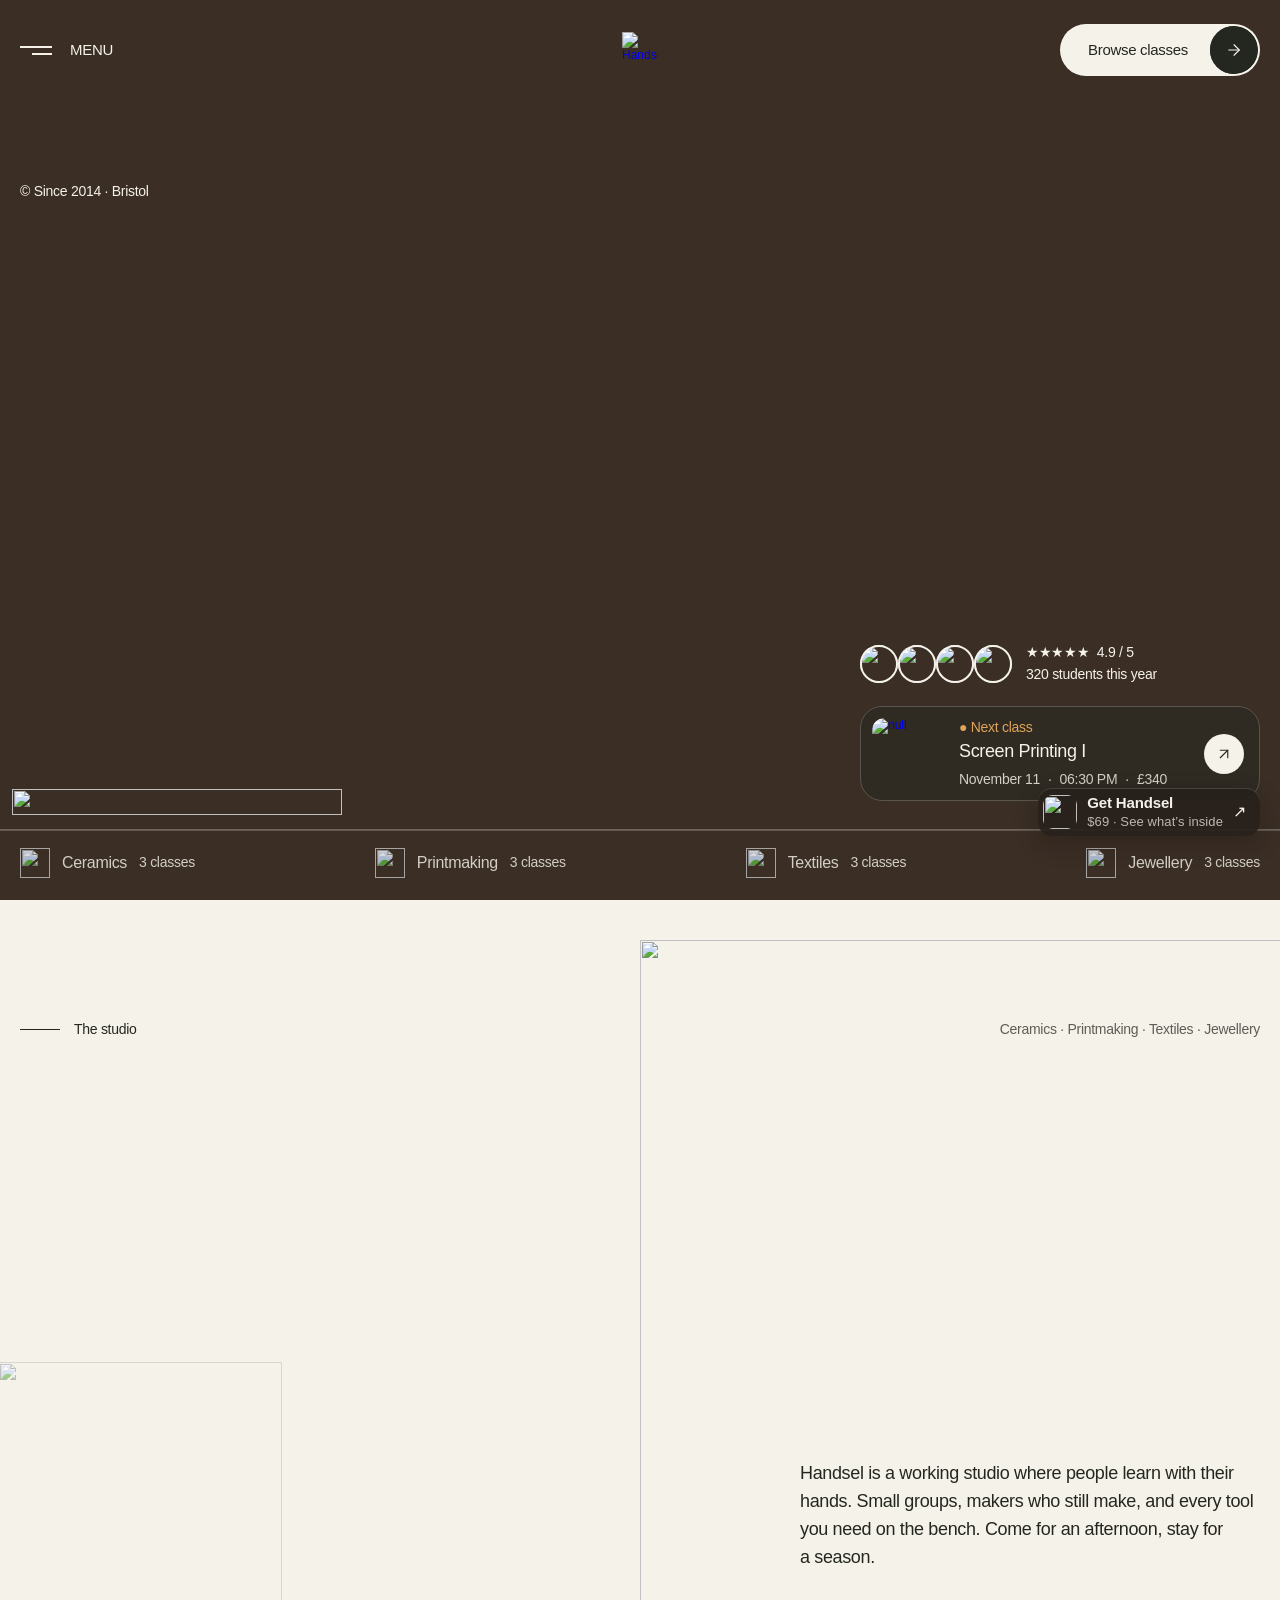
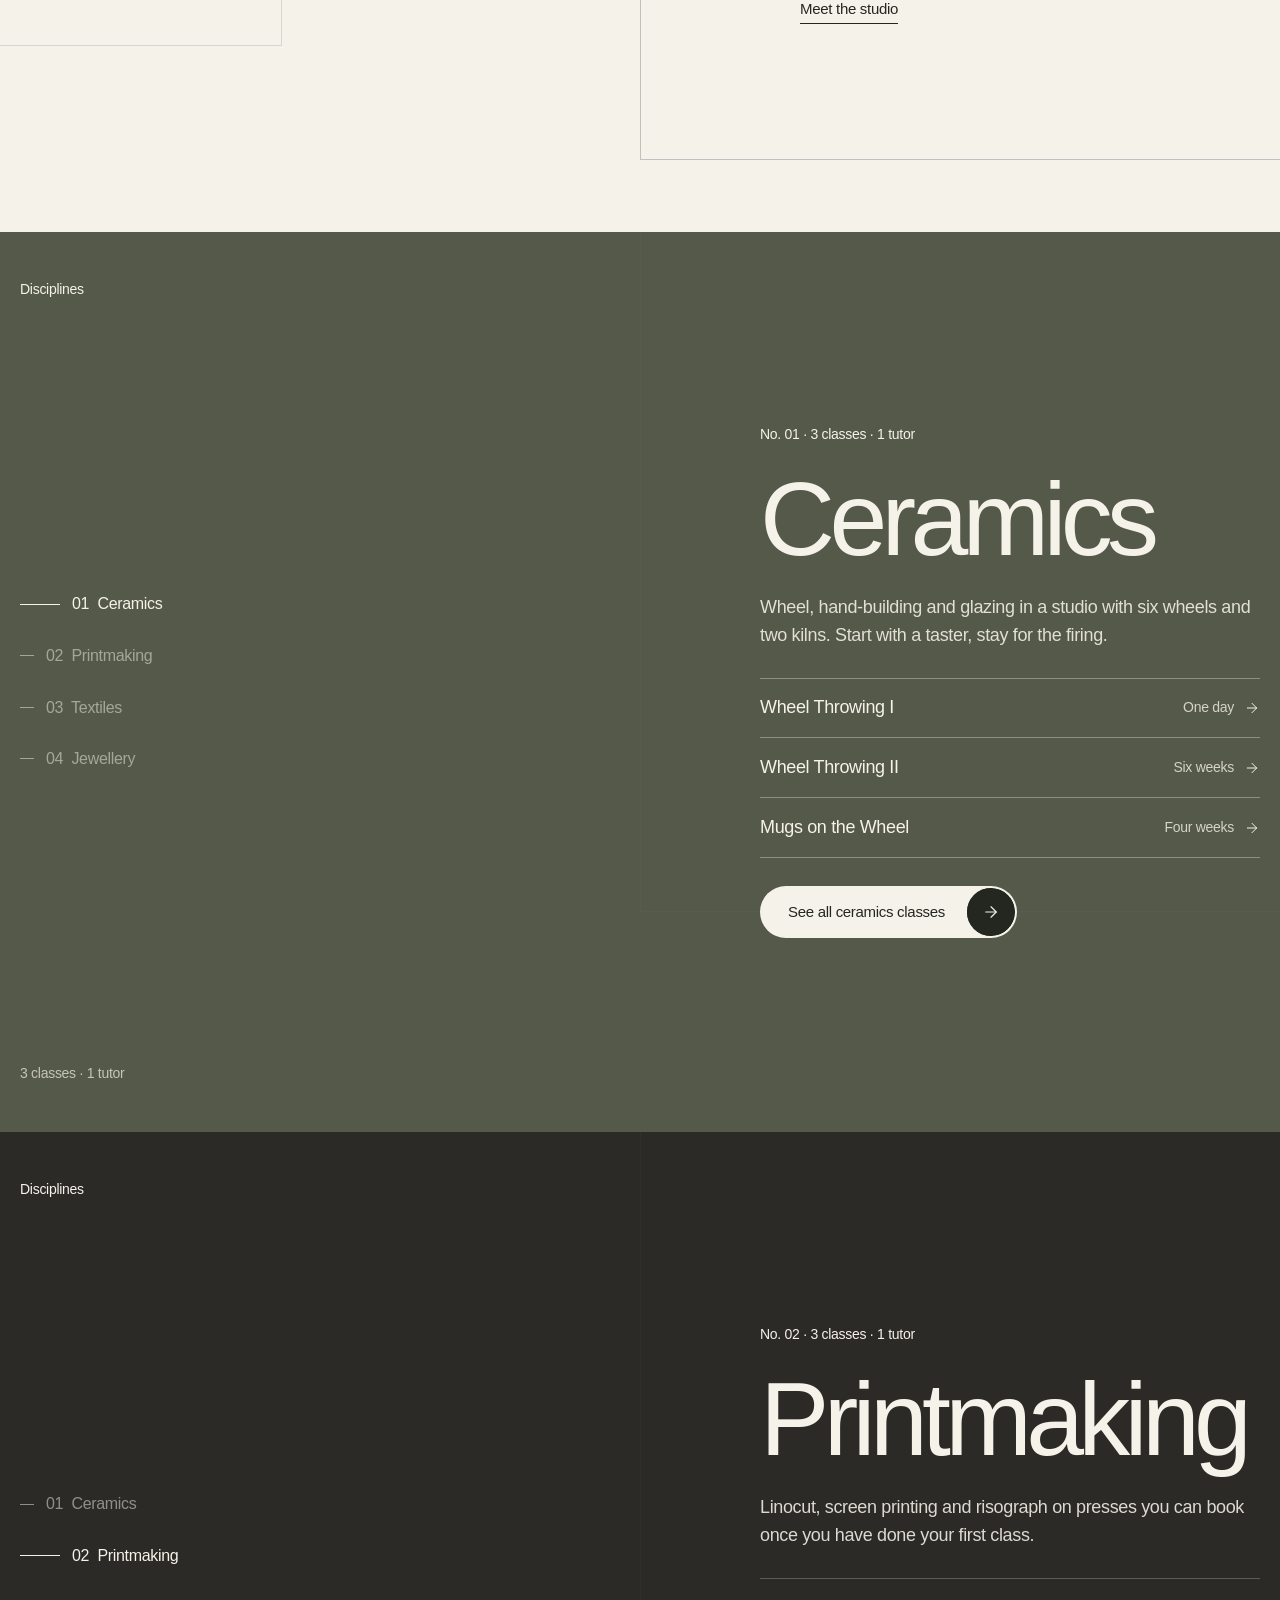
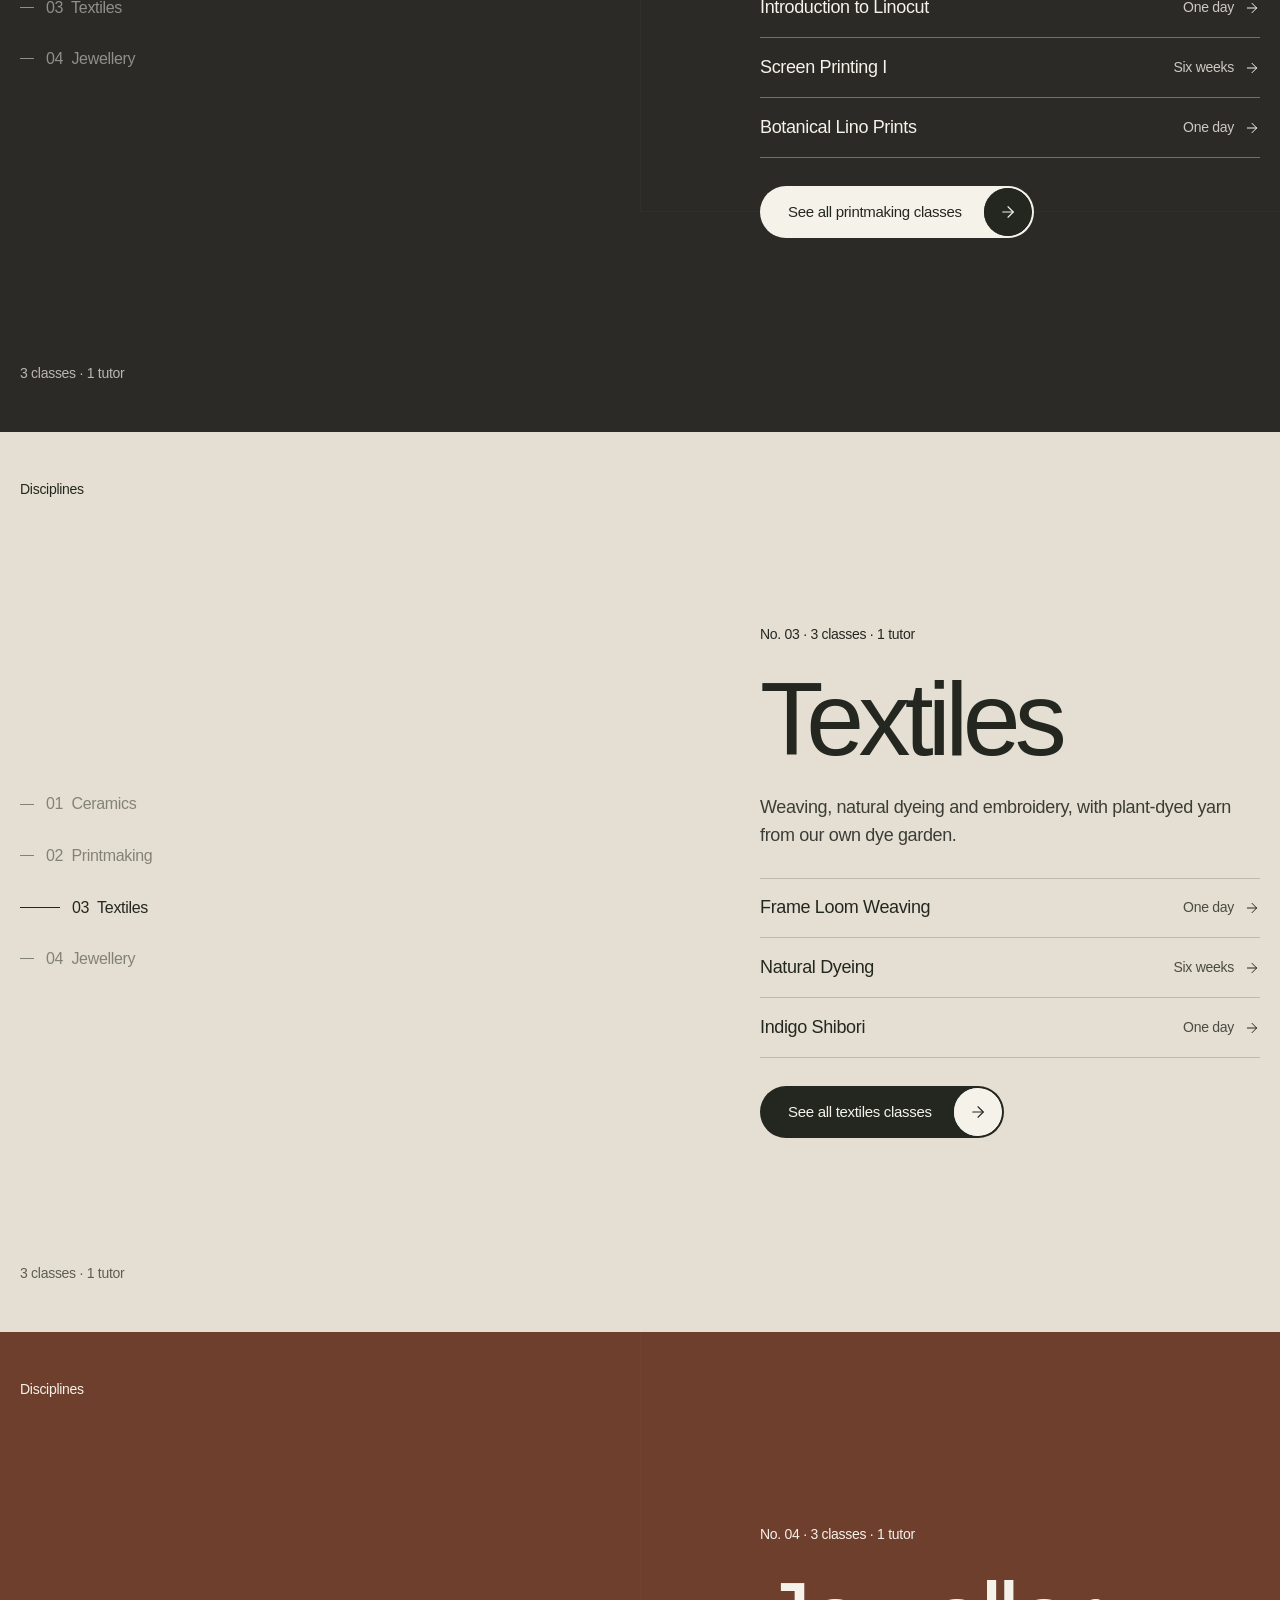
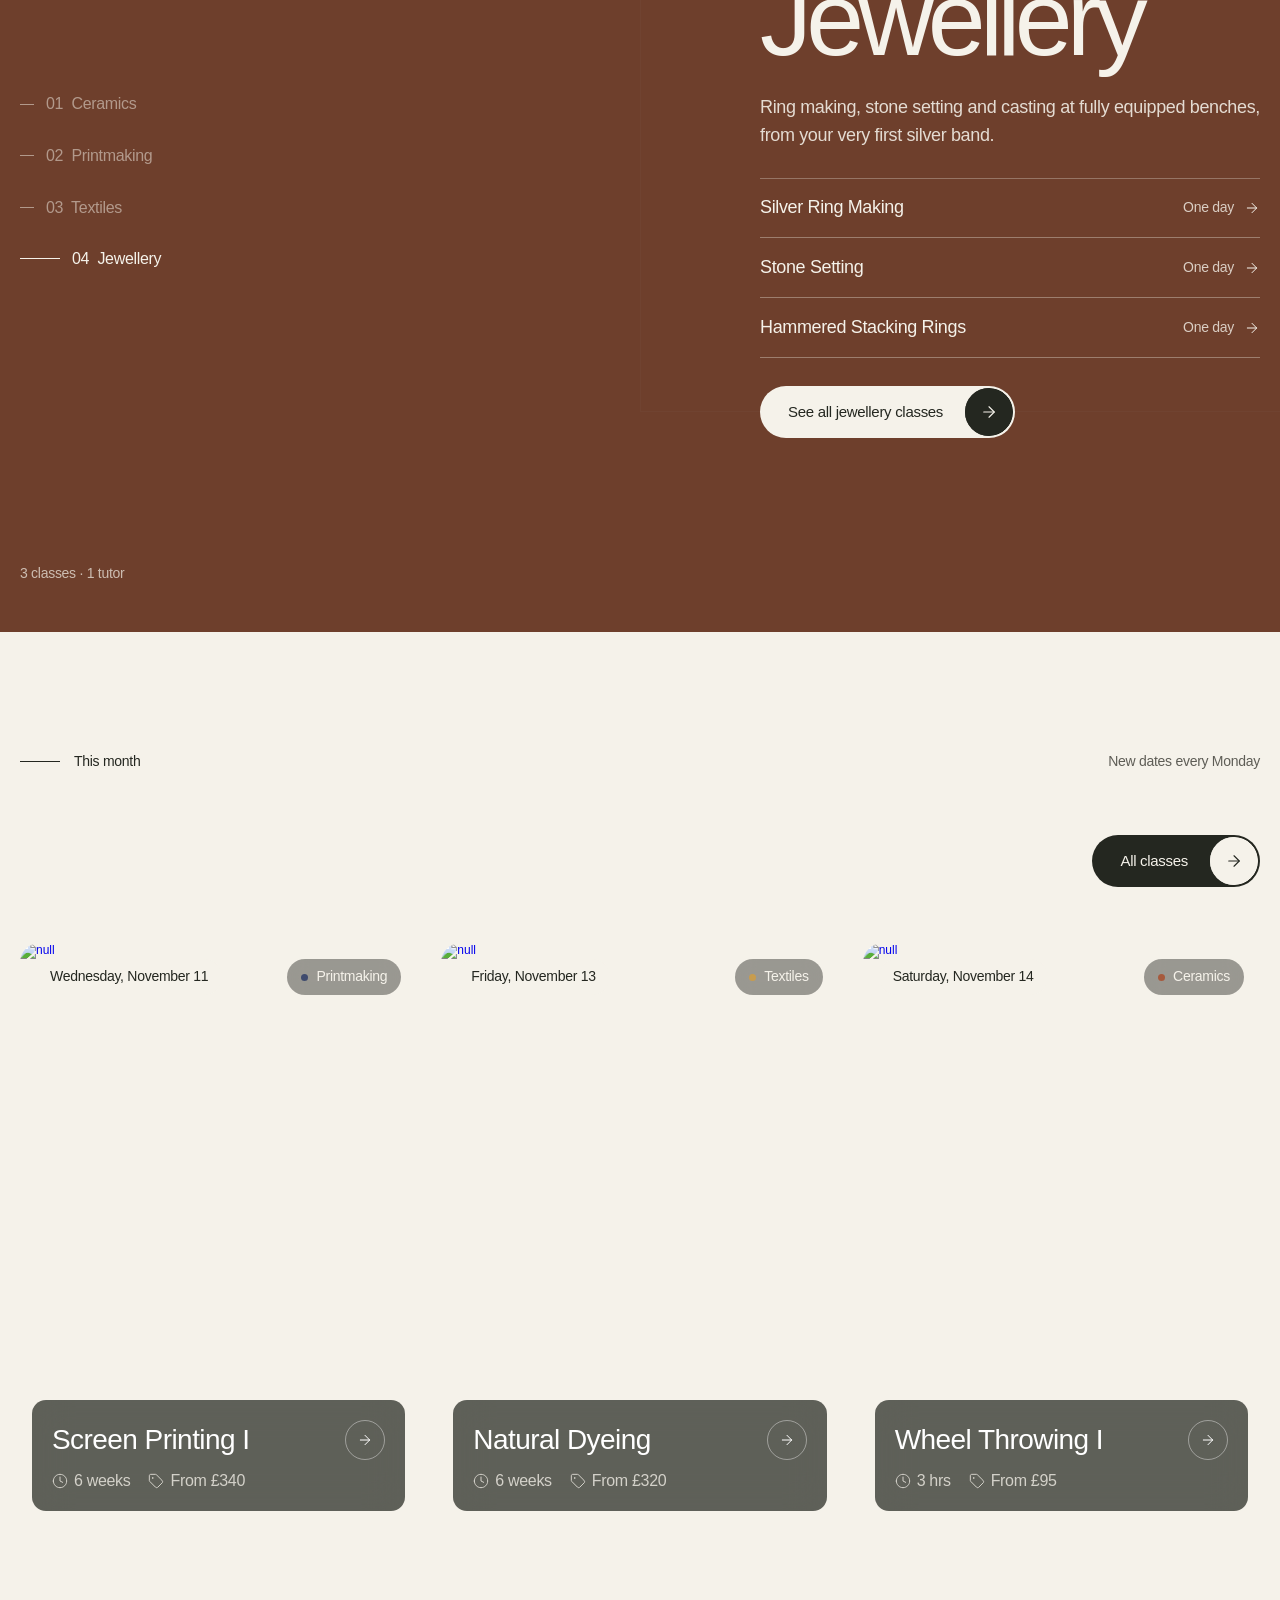
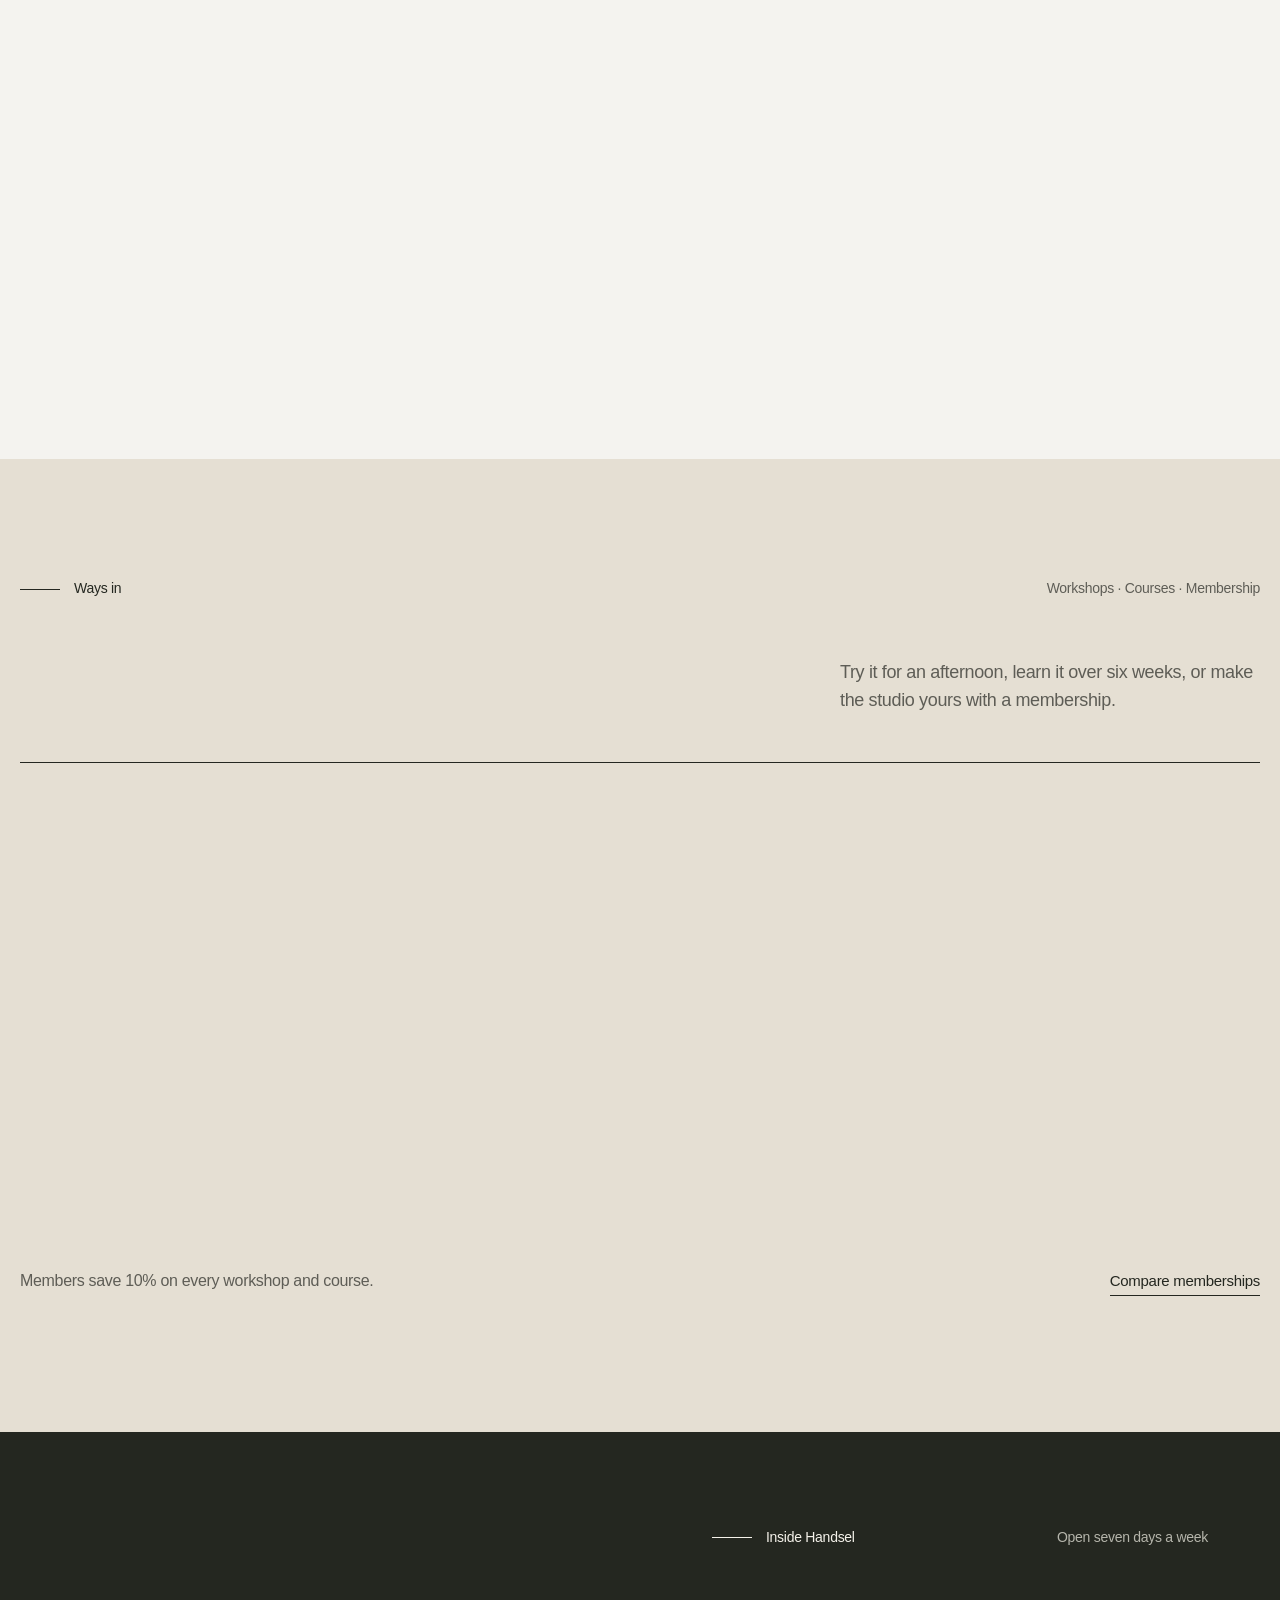
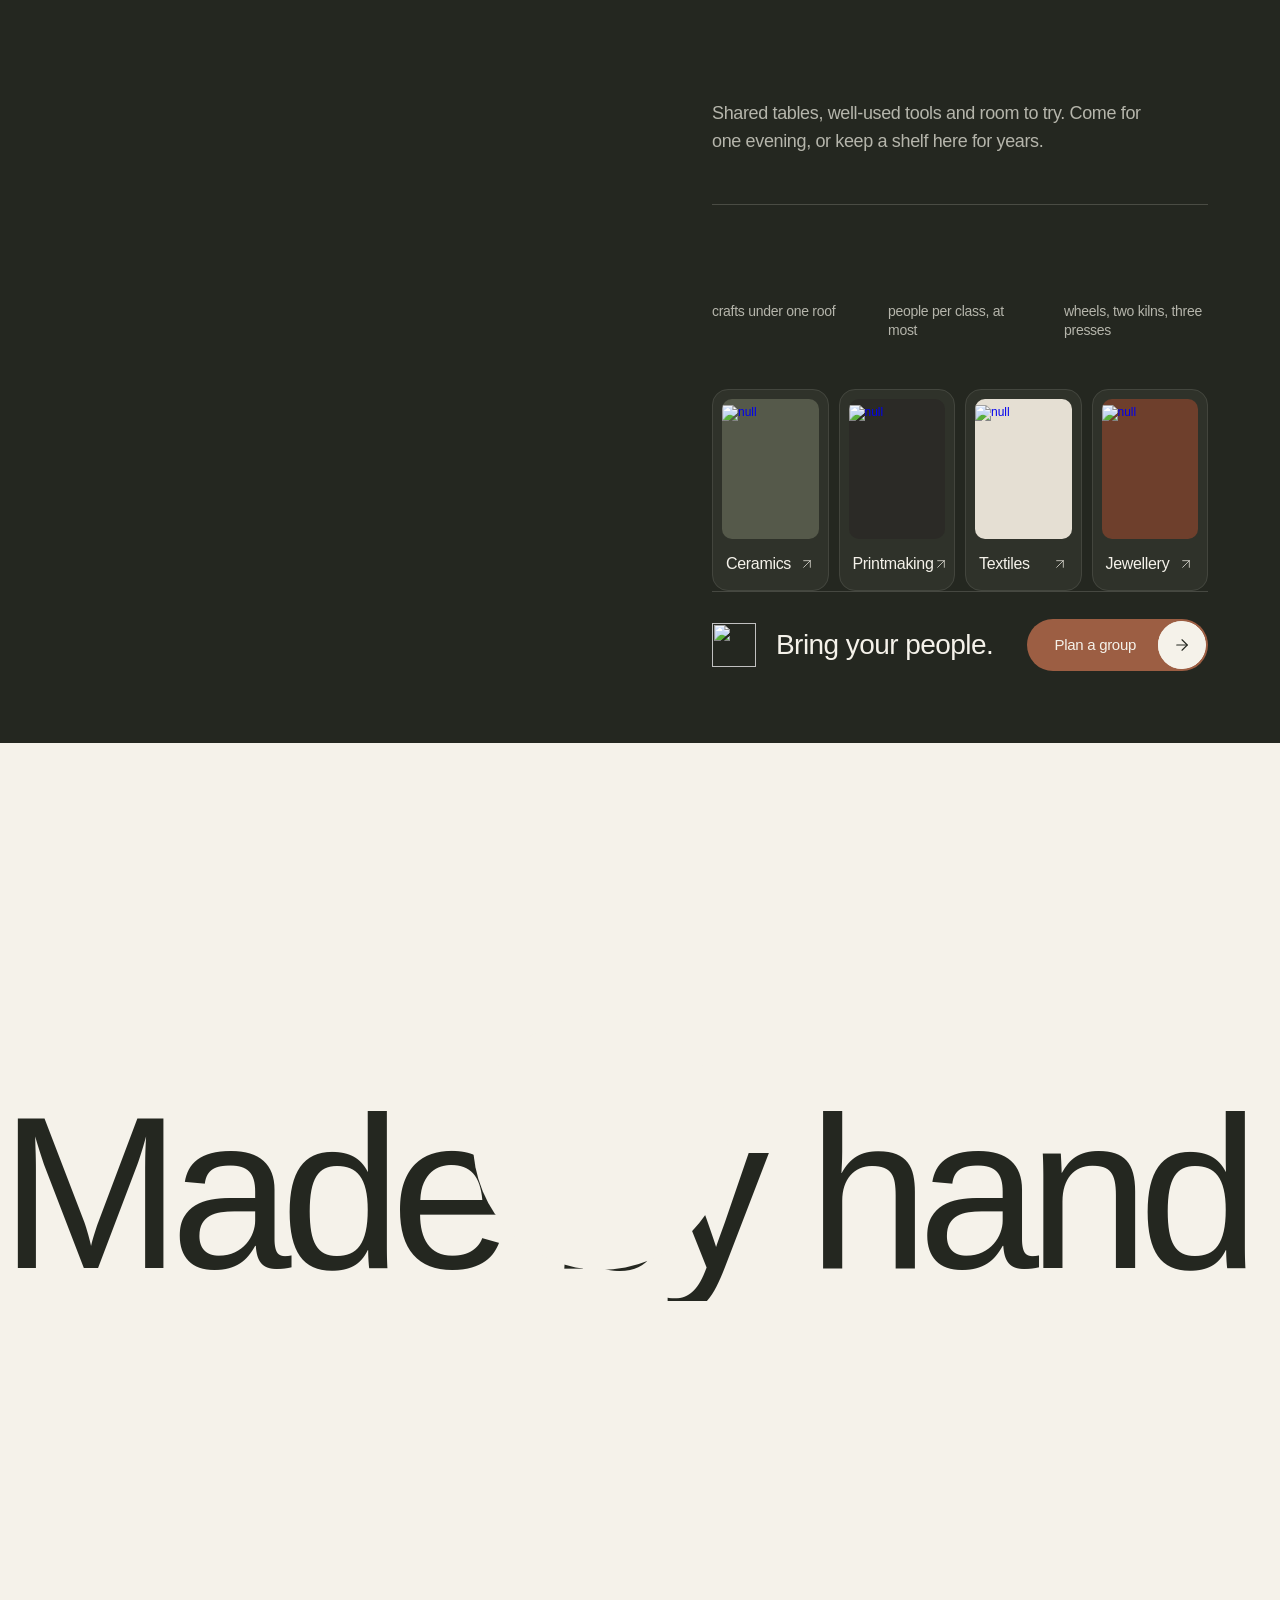
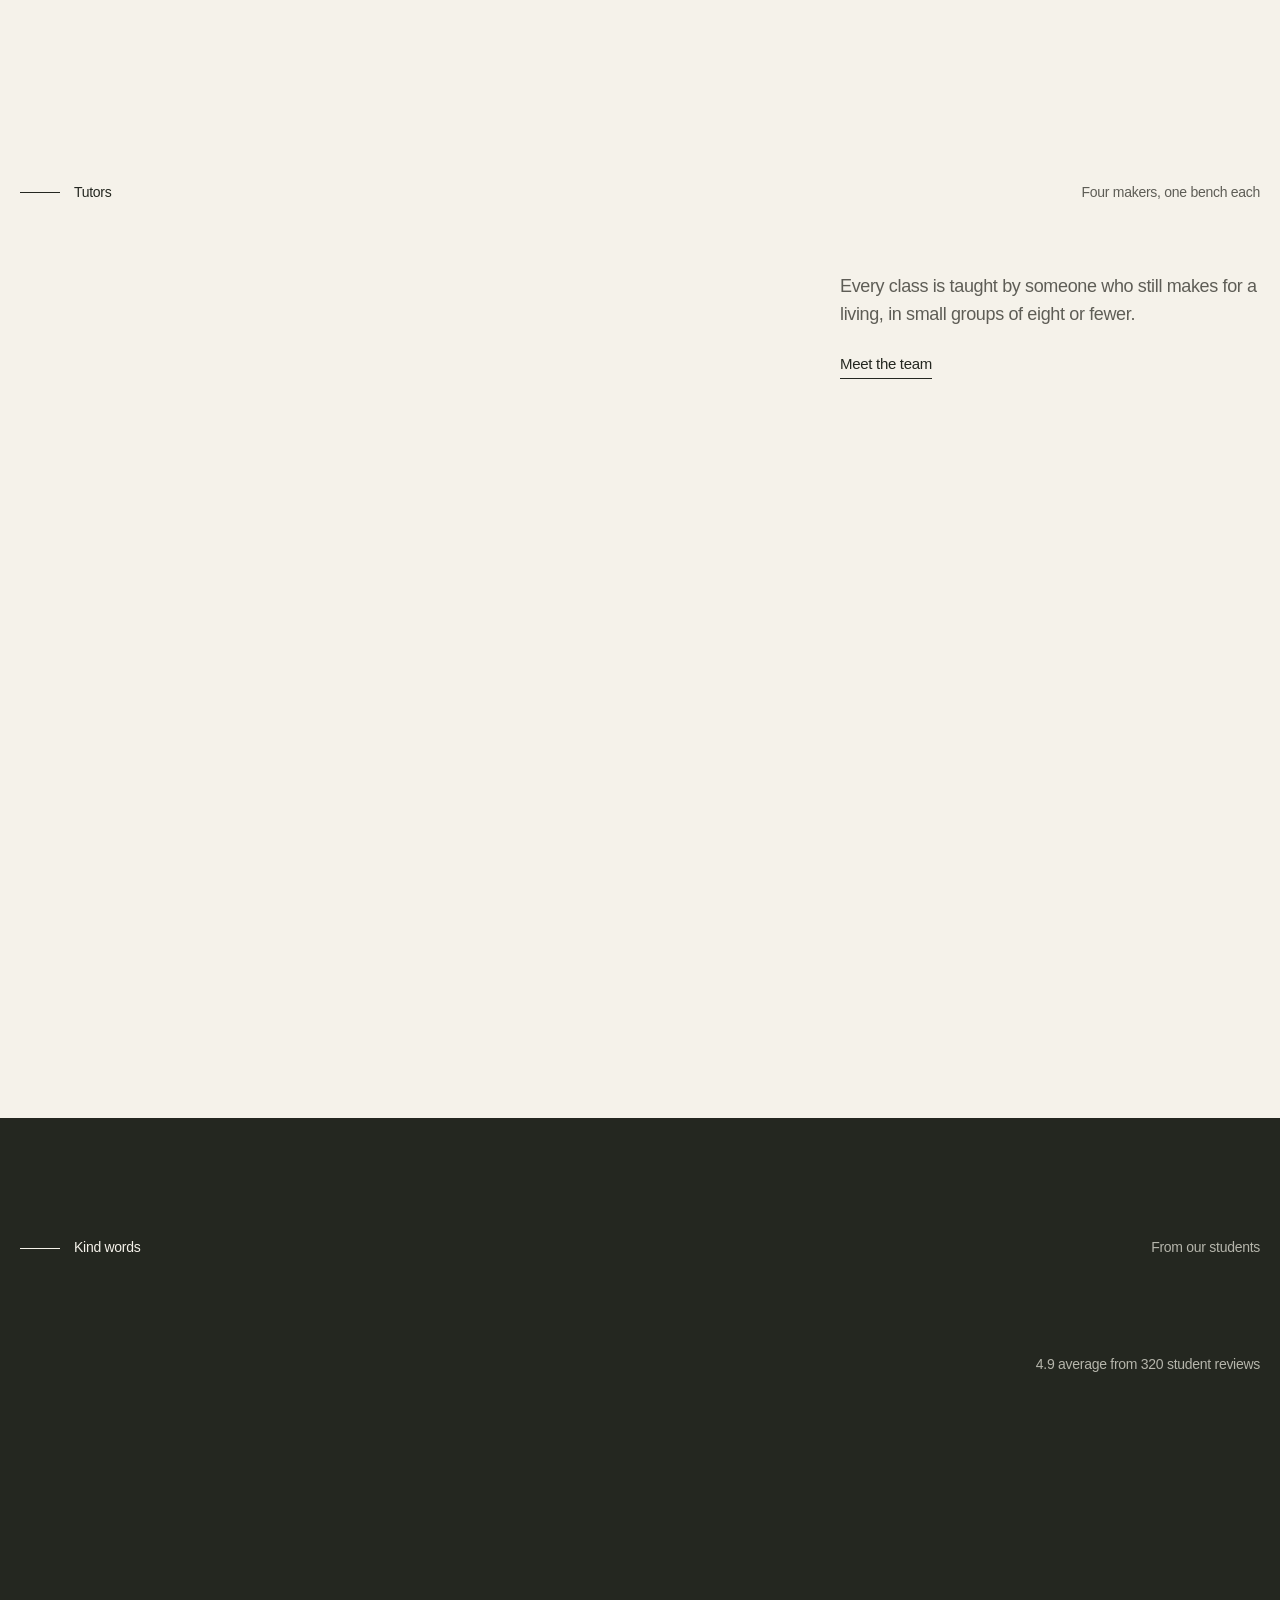
==== index.html @ c8cf5be9 "Add the home page copy of the Handsel site Static copy of handsel.framer.website's home page, served" ====
<!doctype html>
<!-- Made in Framer · framer.com -->
<!-- Published Oct 26, 2026, 3:15 PM UTC -->
<html lang="en" data-redirect-timezone="1">
<head>
	<meta charset="utf-8">
	<meta name="viewport" content="width=device-width">
	<meta name="generator" content="Framer 6d5a0f2">
	<title>Handsel — Creative Workshop &amp; Pottery Studio Framer Template</title>
    <link rel="canonical" href="https://handsel.framer.website/"><meta property="og:url" content="https://handsel.framer.website/"><meta name="description" content="Handsel is a premium Framer template for craft studios and creative workshops, with CMS classes, dated sessions, tutors, a journal, booking requests and gift cards.">
    <meta name="framer-search-index" content="/ceramica/assets/framerusercontent.com/sites/5Rfp7hj7qu9mBkKNuzoZov/searchIndex-MRpCVKsYzNXd.json">
    <meta name="framer-search-index-fallback" content="/ceramica/assets/framerusercontent.com/sites/5Rfp7hj7qu9mBkKNuzoZov/searchIndex-f2y93BwzWCJg.json">
    <link href="/ceramica/assets/framerusercontent.com/images/6ryJ285mCVHLwijM36QNRlIKU.svg" rel="icon" media="(prefers-color-scheme: light)">
    <link href="/ceramica/assets/framerusercontent.com/images/XB0OILVMAvXHxVb258yqX3s0huo.svg" rel="icon" media="(prefers-color-scheme: dark)">
    <!-- Open Graph -->
    <meta property="og:type" content="website">
    <meta property="og:title" content="Handsel — Creative Workshop &amp; Pottery Studio Framer Template">
    <meta property="og:description" content="Handsel is a premium Framer template for craft studios and creative workshops, with CMS classes, dated sessions, tutors, a journal, booking requests and gift cards.">
    <meta property="og:image" content="/ceramica/assets/framerusercontent.com/assets/ZITyysTwZjIINkRoVlwIDiGtLw.webp">
    <!-- X -->
    <meta name="twitter:card" content="summary_large_image">
    <meta name="twitter:title" content="Handsel — Creative Workshop &amp; Pottery Studio Framer Template">
    <meta name="twitter:description" content="Handsel is a premium Framer template for craft studios and creative workshops, with CMS classes, dated sessions, tutors, a journal, booking requests and gift cards.">
    <meta name="twitter:image" content="/ceramica/assets/framerusercontent.com/assets/ZITyysTwZjIINkRoVlwIDiGtLw.webp">
	
	
	<script>try{if(localStorage.getItem("__framer_force_showing_editorbar_since")){const n=document.createElement("link");n.rel="modulepreload";n.href="https://framer.com/edit/init.mjs";document.head.appendChild(n)}}catch(e){}</script>
	<script>((s,k,r)=>{let a=new Set,l=new Set,c=!1;function F(){c=!1;let e=[...l];l.clear();for(let n of e)n()}function w(e){l.add(e),!c&&(c=!0,requestAnimationFrame(F))}function D(){for(;a.size;){let e=a.values().next().value;a.delete(e),e()}}let M="scheduler"in s&&"postTask"in scheduler?e=>{scheduler.postTask(e,{priority:"background"})}:e=>setTimeout(e,1),P=new Promise(e=>{s.addEventListener("load",()=>{e()})}).then(()=>{P=void 0}),B="scheduling"in navigator&&typeof navigator.scheduling?.isInputPending=="function"?navigator.scheduling.isInputPending.bind(navigator.scheduling):()=>!1;async function j(e,n){a.add(e);let t;if(n&&r.readyState!=="complete"&&await P,!a.has(e))return;if(r.hidden){a.delete(e),e();return}let i=()=>{M(()=>{a.delete(e)&&e()})};w(()=>{B()?w(i):i()})}function f(e,n=!1){if(r.hidden){e();return}j(e,n)}let p,g;async function U(){return new Promise(e=>{let n=()=>{a.delete(e),e()};g=n,setTimeout(n,150),a.add(e)})}function A(e){e.button===0&&(p=U())}function v(){p=void 0,g?.(),g=void 0}r.addEventListener("mousedown",A,!0),r.addEventListener("click",v,!0),r.addEventListener("visibilitychange",()=>{r.hidden&&(D(),v())},!0),r.addEventListener("pagehide",()=>{v(),D()},!0);let S=r.addEventListener,T=r.removeEventListener,C=["click","auxclick","mousedown","keyup","submit"];function I(e,n){let t=[],i=[],o;for(o in e){if(typeof e[o]=="function")continue;let u=n[o];u===void 0?i.push(o):e[o]!==u&&t.push(o)}(t.length||i.length)&&console.log(`Different: ${t.join(", ")}`,`Missing: ${i.join(", ")}`)}let m=new WeakMap;function W(e){let n=m.get(e);if(n)return n;let t=async function(o){let u;o.type==="mousedown"&&o.button===0&&await p,f(()=>{typeof e=="function"?e.call(this,o):e.handleEvent(o)})};return m.set(e,t),t}r.addEventListener=function(e,n,t){if(n&&C.includes(e)){S.call(this,e,W(n),t);return}S.call(this,e,n,t)},r.removeEventListener=function(e,n,t){T.call(this,e,n,t);let i=n&&m.get(n);i&&T.call(this,e,i,t)};function _(e){return function(...t){return f(()=>{e.apply(this,t)},!0),!0}}function G(e){if(e.__f)return;let n=e.push;Object.defineProperty(e,"push",{enumerable:!0,get(){return n},set(t){t!==n&&(n=t?_(t):void 0)}}),Object.defineProperty(e,"__f",{enumerable:!1,value:!0})}function V(){let e=s.dataLayer;e&&(G(e),Object.defineProperty(s,"dataLayer",{enumerable:!0,get(){return e},set(n){n!==e&&(e=n,e&&G(e))}}))}let y=new MutationObserver(()=>{if(r.readyState==="complete"&&!("dataLayer"in s)){y.disconnect();return}"dataLayer"in s&&(y.disconnect(),V())});y.observe(r.documentElement,{childList:!0,subtree:!0});function L(e,n){let t=e.__proto__[n]??e[n],i,o=0;function u(d){let E=o++;function x(...O){(i===void 0||E>=i)&&t.apply(this,O),d&&f(()=>{let b=i;i=b===void 0?E:Math.max(b,E);try{d.apply(this,O)}finally{i=b}})}return x}let h=u();Object.defineProperty(e,n,{enumerable:!0,get(){return h},set(d){d!==h&&(h=d?u(d):void 0)}})}L(k,"pushState"),L(k,"replaceState"),L(HTMLFormElement.prototype,"submit")})(window,window.history,document);
</script>
	<!-- Start of headStart -->
    
    <!-- End of headStart -->
	
	<style data-framer-font-css>/* cyrillic-ext */
@font-face {
  font-family: 'Hanken Grotesk';
  font-style: normal;
  font-weight: 600;
  font-display: swap;
  src: url(/ceramica/assets/fonts.gstatic.com/s/hankengrotesk/v12/ieVq2YZDLWuGJpnzaiwFXS9tYvBRzyFLlZg_f_NcbWFq6_BM_Xg.woff2) format('woff2');
  unicode-range: U+0460-052F, U+1C80-1C8A, U+20B4, U+2DE0-2DFF, U+A640-A69F, U+FE2E-FE2F;
}
/* vietnamese */
@font-face {
  font-family: 'Hanken Grotesk';
  font-style: normal;
  font-weight: 600;
  font-display: swap;
  src: url(/ceramica/assets/fonts.gstatic.com/s/hankengrotesk/v12/ieVq2YZDLWuGJpnzaiwFXS9tYvBRzyFLlZg_f_NcbWFq6fBM_Xg.woff2) format('woff2');
  unicode-range: U+0102-0103, U+0110-0111, U+0128-0129, U+0168-0169, U+01A0-01A1, U+01AF-01B0, U+0300-0301, U+0303-0304, U+0308-0309, U+0323, U+0329, U+1EA0-1EF9, U+20AB;
}
/* latin-ext */
@font-face {
  font-family: 'Hanken Grotesk';
  font-style: normal;
  font-weight: 600;
  font-display: swap;
  src: url(/ceramica/assets/fonts.gstatic.com/s/hankengrotesk/v12/ieVq2YZDLWuGJpnzaiwFXS9tYvBRzyFLlZg_f_NcbWFq6PBM_Xg.woff2) format('woff2');
  unicode-range: U+0100-02BA, U+02BD-02C5, U+02C7-02CC, U+02CE-02D7, U+02DD-02FF, U+0304, U+0308, U+0329, U+1D00-1DBF, U+1E00-1E9F, U+1EF2-1EFF, U+2020, U+20A0-20AB, U+20AD-20C4, U+2113, U+2C60-2C7F, U+A720-A7FF;
}
/* latin */
@font-face {
  font-family: 'Hanken Grotesk';
  font-style: normal;
  font-weight: 600;
  font-display: swap;
  src: url(/ceramica/assets/fonts.gstatic.com/s/hankengrotesk/v12/ieVq2YZDLWuGJpnzaiwFXS9tYvBRzyFLlZg_f_NcbWFq5vBM.woff2) format('woff2');
  unicode-range: U+0000-00FF, U+0131, U+0152-0153, U+02BB-02BC, U+02C6, U+02DA, U+02DC, U+0304, U+0308, U+0329, U+2000-206F, U+20AC, U+2122, U+2191, U+2193, U+2212, U+2215, U+FEFF, U+FFFD;
}

@font-face { font-family: "Hanken Grotesk"; src: url("/ceramica/assets/fonts.gstatic.com/s/hankengrotesk/v12/ieVq2YZDLWuGJpnzaiwFXS9tYvBRzyFLlZg_f_NcgWZa5PpNzXhRKA.woff2"); font-display: swap; font-style: normal; font-weight: 500 }
@font-face { font-family: "Hanken Grotesk"; src: url("/ceramica/assets/fonts.gstatic.com/s/hankengrotesk/v12/ieVq2YZDLWuGJpnzaiwFXS9tYvBRzyFLlZg_f_NcVGFa5PpNzXhRKA.woff2"); font-display: swap; font-style: normal; font-weight: 700 }
@font-face { font-family: "Hanken Grotesk"; src: url("/ceramica/assets/fonts.gstatic.com/s/hankengrotesk/v12/ieVo2YZDLWuGJpnzaiwFXS9tYtpY_d6T_POl0fRJeyVVpfBM731BKMSK.woff2"); font-display: swap; font-style: italic; font-weight: 700 }
@font-face { font-family: "Hanken Grotesk"; src: url("/ceramica/assets/fonts.gstatic.com/s/hankengrotesk/v12/ieVo2YZDLWuGJpnzaiwFXS9tYtpY_d6T_POl0fRJeyWAovBM731BKMSK.woff2"); font-display: swap; font-style: italic; font-weight: 500 }
@font-face { font-family: "Hanken Grotesk"; src: url("/ceramica/assets/fonts.gstatic.com/s/hankengrotesk/v12/ieVq2YZDLWuGJpnzaiwFXS9tYvBRzyFLlZg_f_Ncs2Za5PpNzXhRKA.woff2"); font-display: swap; font-style: normal; font-weight: 400 }
@font-face { font-family: "Hanken Grotesk"; src: url("/ceramica/assets/fonts.gstatic.com/s/hankengrotesk/v12/ieVo2YZDLWuGJpnzaiwFXS9tYtpY_d6T_POl0fRJeyWyovBM731BKMSK.woff2"); font-display: swap; font-style: italic; font-weight: 400 }
@font-face { font-family: "Bricolage Grotesque Variable"; src: url("/ceramica/assets/fonts.gstatic.com/s/bricolagegrotesque/v9/3y996as8bTXq_nANBjzKo3IeZx8z6up5H-qHGN6NLPo.woff2"); font-display: swap; font-style: normal; font-weight: 400 }
@font-face { font-family: "Bricolage Grotesque"; src: url("/ceramica/assets/fonts.gstatic.com/s/bricolagegrotesque/v9/3y9U6as8bTXq_nANBjzKo3IeZx8z6up5BeSl5jBNz_19PpbpMXuECpwUxJBOm_OJWiaaD30YfKfjZZoLvRviyMgvs-wJDtw.woff2"); font-display: swap; font-style: normal; font-weight: 400 }
@font-face { font-family: "Bricolage Grotesque"; src: url("/ceramica/assets/fonts.gstatic.com/s/bricolagegrotesque/v9/3y9U6as8bTXq_nANBjzKo3IeZx8z6up5BeSl5jBNz_19PpbpMXuECpwUxJBOm_OJWiaaD30YfKfjZZoLvfzlyMgvs-wJDtw.woff2"); font-display: swap; font-style: normal; font-weight: 700 }
@font-face { font-family: "Inter"; src: url("/ceramica/assets/framerusercontent.com/assets/5vvr9Vy74if2I6bQbJvbw7SY1pQ.woff2"); font-display: swap; font-style: normal; font-weight: 400; unicode-range: U+0460-052F, U+1C80-1C88, U+20B4, U+2DE0-2DFF, U+A640-A69F, U+FE2E-FE2F }
@font-face { font-family: "Inter"; src: url("/ceramica/assets/framerusercontent.com/assets/EOr0mi4hNtlgWNn9if640EZzXCo.woff2"); font-display: swap; font-style: normal; font-weight: 400; unicode-range: U+0301, U+0400-045F, U+0490-0491, U+04B0-04B1, U+2116 }
@font-face { font-family: "Inter"; src: url("/ceramica/assets/framerusercontent.com/assets/Y9k9QrlZAqio88Klkmbd8VoMQc.woff2"); font-display: swap; font-style: normal; font-weight: 400; unicode-range: U+1F00-1FFF }
@font-face { font-family: "Inter"; src: url("/ceramica/assets/framerusercontent.com/assets/OYrD2tBIBPvoJXiIHnLoOXnY9M.woff2"); font-display: swap; font-style: normal; font-weight: 400; unicode-range: U+0370-03FF }
@font-face { font-family: "Inter"; src: url("/ceramica/assets/framerusercontent.com/assets/JeYwfuaPfZHQhEG8U5gtPDZ7WQ.woff2"); font-display: swap; font-style: normal; font-weight: 400; unicode-range: U+0100-024F, U+0259, U+1E00-1EFF, U+2020, U+20A0-20AB, U+20AD-20CF, U+2113, U+2C60-2C7F, U+A720-A7FF }
@font-face { font-family: "Inter"; src: url("/ceramica/assets/framerusercontent.com/assets/GrgcKwrN6d3Uz8EwcLHZxwEfC4.woff2"); font-display: swap; font-style: normal; font-weight: 400; unicode-range: U+0000-00FF, U+0131, U+0152-0153, U+02BB-02BC, U+02C6, U+02DA, U+02DC, U+2000-206F, U+2070, U+2074-207E, U+2080-208E, U+20AC, U+2122, U+2191, U+2193, U+2212, U+2215, U+FEFF, U+FFFD }
@font-face { font-family: "Inter"; src: url("/ceramica/assets/framerusercontent.com/assets/b6Y37FthZeALduNqHicBT6FutY.woff2"); font-display: swap; font-style: normal; font-weight: 400; unicode-range: U+0102-0103, U+0110-0111, U+0128-0129, U+0168-0169, U+01A0-01A1, U+01AF-01B0, U+1EA0-1EF9, U+20AB }
@font-face { font-family: "Inter"; src: url("/ceramica/assets/framerusercontent.com/assets/CfMzU8w2e7tHgF4T4rATMPuWosA.woff2"); font-display: swap; font-style: italic; font-weight: 400; unicode-range: U+0460-052F, U+1C80-1C88, U+20B4, U+2DE0-2DFF, U+A640-A69F, U+FE2E-FE2F }
@font-face { font-family: "Inter"; src: url("/ceramica/assets/framerusercontent.com/assets/867QObYax8ANsfX4TGEVU9YiCM.woff2"); font-display: swap; font-style: italic; font-weight: 400; unicode-range: U+0301, U+0400-045F, U+0490-0491, U+04B0-04B1, U+2116 }
@font-face { font-family: "Inter"; src: url("/ceramica/assets/framerusercontent.com/assets/Oyn2ZbENFdnW7mt2Lzjk1h9Zb9k.woff2"); font-display: swap; font-style: italic; font-weight: 400; unicode-range: U+1F00-1FFF }
@font-face { font-family: "Inter"; src: url("/ceramica/assets/framerusercontent.com/assets/cdAe8hgZ1cMyLu9g005pAW3xMo.woff2"); font-display: swap; font-style: italic; font-weight: 400; unicode-range: U+0370-03FF }
@font-face { font-family: "Inter"; src: url("/ceramica/assets/framerusercontent.com/assets/DOfvtmE1UplCq161m6Hj8CSQYg.woff2"); font-display: swap; font-style: italic; font-weight: 400; unicode-range: U+0100-024F, U+0259, U+1E00-1EFF, U+2020, U+20A0-20AB, U+20AD-20CF, U+2113, U+2C60-2C7F, U+A720-A7FF }
@font-face { font-family: "Inter"; src: url("/ceramica/assets/framerusercontent.com/assets/pKRFNWFoZl77qYCAIp84lN1h944.woff2"); font-display: swap; font-style: italic; font-weight: 400; unicode-range: U+0000-00FF, U+0131, U+0152-0153, U+02BB-02BC, U+02C6, U+02DA, U+02DC, U+2000-206F, U+2070, U+2074-207E, U+2080-208E, U+20AC, U+2122, U+2191, U+2193, U+2212, U+2215, U+FEFF, U+FFFD }
@font-face { font-family: "Inter"; src: url("/ceramica/assets/framerusercontent.com/assets/tKtBcDnBMevsEEJKdNGhhkLzYo.woff2"); font-display: swap; font-style: italic; font-weight: 400; unicode-range: U+0102-0103, U+0110-0111, U+0128-0129, U+0168-0169, U+01A0-01A1, U+01AF-01B0, U+1EA0-1EF9, U+20AB }
@font-face { font-family: "Inter"; src: url("/ceramica/assets/framerusercontent.com/assets/DpPBYI0sL4fYLgAkX8KXOPVt7c.woff2"); font-display: swap; font-style: normal; font-weight: 700; unicode-range: U+0460-052F, U+1C80-1C88, U+20B4, U+2DE0-2DFF, U+A640-A69F, U+FE2E-FE2F }
@font-face { font-family: "Inter"; src: url("/ceramica/assets/framerusercontent.com/assets/4RAEQdEOrcnDkhHiiCbJOw92Lk.woff2"); font-display: swap; font-style: normal; font-weight: 700; unicode-range: U+0301, U+0400-045F, U+0490-0491, U+04B0-04B1, U+2116 }
@font-face { font-family: "Inter"; src: url("/ceramica/assets/framerusercontent.com/assets/1K3W8DizY3v4emK8Mb08YHxTbs.woff2"); font-display: swap; font-style: normal; font-weight: 700; unicode-range: U+1F00-1FFF }
@font-face { font-family: "Inter"; src: url("/ceramica/assets/framerusercontent.com/assets/tUSCtfYVM1I1IchuyCwz9gDdQ.woff2"); font-display: swap; font-style: normal; font-weight: 700; unicode-range: U+0370-03FF }
@font-face { font-family: "Inter"; src: url("/ceramica/assets/framerusercontent.com/assets/VgYFWiwsAC5OYxAycRXXvhze58.woff2"); font-display: swap; font-style: normal; font-weight: 700; unicode-range: U+0100-024F, U+0259, U+1E00-1EFF, U+2020, U+20A0-20AB, U+20AD-20CF, U+2113, U+2C60-2C7F, U+A720-A7FF }
@font-face { font-family: "Inter"; src: url("/ceramica/assets/framerusercontent.com/assets/syRNPWzAMIrcJ3wIlPIP43KjQs.woff2"); font-display: swap; font-style: normal; font-weight: 700; unicode-range: U+0000-00FF, U+0131, U+0152-0153, U+02BB-02BC, U+02C6, U+02DA, U+02DC, U+2000-206F, U+2070, U+2074-207E, U+2080-208E, U+20AC, U+2122, U+2191, U+2193, U+2212, U+2215, U+FEFF, U+FFFD }
@font-face { font-family: "Inter"; src: url("/ceramica/assets/framerusercontent.com/assets/GIryZETIX4IFypco5pYZONKhJIo.woff2"); font-display: swap; font-style: normal; font-weight: 700; unicode-range: U+0102-0103, U+0110-0111, U+0128-0129, U+0168-0169, U+01A0-01A1, U+01AF-01B0, U+1EA0-1EF9, U+20AB }
@font-face { font-family: "Inter"; src: url("/ceramica/assets/framerusercontent.com/assets/H89BbHkbHDzlxZzxi8uPzTsp90.woff2"); font-display: swap; font-style: italic; font-weight: 700; unicode-range: U+0460-052F, U+1C80-1C88, U+20B4, U+2DE0-2DFF, U+A640-A69F, U+FE2E-FE2F }
@font-face { font-family: "Inter"; src: url("/ceramica/assets/framerusercontent.com/assets/u6gJwDuwB143kpNK1T1MDKDWkMc.woff2"); font-display: swap; font-style: italic; font-weight: 700; unicode-range: U+0301, U+0400-045F, U+0490-0491, U+04B0-04B1, U+2116 }
@font-face { font-family: "Inter"; src: url("/ceramica/assets/framerusercontent.com/assets/43sJ6MfOPh1LCJt46OvyDuSbA6o.woff2"); font-display: swap; font-style: italic; font-weight: 700; unicode-range: U+1F00-1FFF }
@font-face { font-family: "Inter"; src: url("/ceramica/assets/framerusercontent.com/assets/wccHG0r4gBDAIRhfHiOlq6oEkqw.woff2"); font-display: swap; font-style: italic; font-weight: 700; unicode-range: U+0370-03FF }
@font-face { font-family: "Inter"; src: url("/ceramica/assets/framerusercontent.com/assets/WZ367JPwf9bRW6LdTHN8rXgSjw.woff2"); font-display: swap; font-style: italic; font-weight: 700; unicode-range: U+0100-024F, U+0259, U+1E00-1EFF, U+2020, U+20A0-20AB, U+20AD-20CF, U+2113, U+2C60-2C7F, U+A720-A7FF }
@font-face { font-family: "Inter"; src: url("/ceramica/assets/framerusercontent.com/assets/ia3uin3hQWqDrVloC1zEtYHWw.woff2"); font-display: swap; font-style: italic; font-weight: 700; unicode-range: U+0000-00FF, U+0131, U+0152-0153, U+02BB-02BC, U+02C6, U+02DA, U+02DC, U+2000-206F, U+2070, U+2074-207E, U+2080-208E, U+20AC, U+2122, U+2191, U+2193, U+2212, U+2215, U+FEFF, U+FFFD }
@font-face { font-family: "Inter"; src: url("/ceramica/assets/framerusercontent.com/assets/2A4Xx7CngadFGlVV4xrO06OBHY.woff2"); font-display: swap; font-style: italic; font-weight: 700; unicode-range: U+0102-0103, U+0110-0111, U+0128-0129, U+0168-0169, U+01A0-01A1, U+01AF-01B0, U+1EA0-1EF9, U+20AB }
@font-face { font-family: "Hanken Grotesk Placeholder"; src: local("Arial"); ascent-override: 98.46%; descent-override: 29.83%; line-gap-override: 0.00%; size-adjust: 101.56% }
@font-face { font-family: "Bricolage Grotesque Variable Placeholder"; src: local("Arial"); ascent-override: 87.18%; descent-override: 25.31%; line-gap-override: 0.00%; size-adjust: 106.68% }
@font-face { font-family: "Bricolage Grotesque Placeholder"; src: local("Arial"); ascent-override: 87.18%; descent-override: 25.31%; line-gap-override: 0.00%; size-adjust: 106.68% }
@font-face { font-family: "Inter Placeholder"; src: local("Arial"); ascent-override: 89.79%; descent-override: 22.36%; line-gap-override: 0.00%; size-adjust: 107.89% }</style>
	<link href="https://fonts.gstatic.com" rel="preconnect" crossorigin>
    <link href="https://fonts.gstatic.com" rel="preconnect" crossorigin>
	
	<meta name="robots" content="max-image-preview:large"><style data-framer-breakpoint-css>@media(min-width: 1200px){.hidden-72rtr7{display:none!important}}@media(min-width: 810px) and (max-width: 1199.98px){.hidden-1brw2zx{display:none!important}}@media(max-width: 809.98px){.hidden-3u3pcq{display:none!important}}@media(min-width: 1200px){.hidden-9ubqt7{display:none!important}}@media(min-width: 810px) and (max-width: 1199.98px){.hidden-34mwnj{display:none!important}}@media(max-width: 809.98px){.hidden-be20tc{display:none!important}}</style><style data-framer-css-ssr-minified data-framer-components="framer-lib-cursors-host framer-jrDPE PropertyOverrides framer-MAbnr framer-lib-combinedCSSRules framer-6INUX framer-SYorz framer-FH7IG framer-tMClu framer-dRakN framer-1F1np framer-4NV8Z framer-4B8vD framer-kVQN1 framer-CXFLY framer-6kK3D framer-HfmfX framer-i3lrS framer-lib-form-plain-text-input framer-Ideu8 framer-lib-form-boolean-input framer-pyOY1 framer-a9w4Z framer-yUFSO framer-JYolC framer-3x1JX framer-uKh9J framer-la4Qx framer-YClWx">html,body,#main{box-sizing:border-box;margin:0;padding:0}:root{-webkit-font-smoothing:antialiased;-moz-osx-font-smoothing:grayscale}*{box-sizing:border-box;-webkit-font-smoothing:inherit}h1,h2,h3,h4,h5,h6,p,figure{margin:0}body,input,textarea,select,button{font-family:sans-serif;font-size:12px}body{--token-a445647f-b41f-409e-a617-ddcd8d9e6805:#f2eee6;--token-a5ffb0c0-ac59-4181-b403-eccbaffc5763:#242720;--token-b6a4ff18-118b-4ffe-967e-db6987fd7ad4:#e5dfd3;--token-4bc23724-e9f6-4650-9351-408db9fd697a:#e4ded3;--token-feec3303-1d7b-4f10-acaa-259a1f80e527:#d6cfc2;--token-a5bd154a-33b2-4741-ba0b-1b138f7a4c74:#5e5d56;--token-61a3e400-acff-4001-a889-cd75ffbe6bb9:#b5b5ab;--token-457b1986-5ab5-4caa-b0e8-f50a26e0a120:#fff;--token-5640c568-b3a1-41ab-8994-c8bc8e20cde9:#a65a3d;--token-46b7ecf5-03b5-41b5-9736-4fdacbfc4b84:#3f4b6e;--token-d74297a2-1d56-493d-9709-e20212de0b46:#c79c4e;--token-e91a325f-60fa-49ec-b604-581aafb7f074:#5f7a6b;--token-ae42985b-d9a9-4dba-99de-66bd212ade79:#3fa36b;--token-be3fa8b3-c592-4c60-8136-b6a4c9c34f66:#d9822b;--token-7417b8de-199c-4ccb-adad-ed33a344549a:#f5f2ea;--token-86612e79-1489-4b59-82d4-1f1c6ced4330:#9c5e43;--token-fd400c80-105b-42c7-ab39-3ebf9592c6fb:#d3d1c9}@supports (z-index:calc(infinity)){#__framer-badge-container{--infinity:infinity}}#__framer-badge-container{pointer-events:none;width:100%;z-index:calc(var(--infinity,2147480000));justify-content:flex-end;padding:20px;display:flex;position:fixed;bottom:0}body{--framer-will-change-override:none}@supports (background:-webkit-named-image(i)) and (not (grid-template-rows:subgrid)){body{--framer-will-change-override:transform}}body{--framer-will-change-filter-override:none}@supports (background:-webkit-named-image(i)) and (not (position-area:top right)){body{--framer-will-change-filter-override:filter}}[data-framer-component-type]{position:absolute}[data-framer-component-type=Text]{cursor:inherit}[data-framer-component-text-autosized] *{white-space:pre}[data-framer-component-type=Text]>*{text-align:var(--framer-text-alignment,start)}[data-framer-component-type=Text] span span,[data-framer-component-type=Text] p span,[data-framer-component-type=Text] h1 span,[data-framer-component-type=Text] h2 span,[data-framer-component-type=Text] h3 span,[data-framer-component-type=Text] h4 span,[data-framer-component-type=Text] h5 span,[data-framer-component-type=Text] h6 span{display:block}[data-framer-component-type=Text] span span span,[data-framer-component-type=Text] p span span,[data-framer-component-type=Text] h1 span span,[data-framer-component-type=Text] h2 span span,[data-framer-component-type=Text] h3 span span,[data-framer-component-type=Text] h4 span span,[data-framer-component-type=Text] h5 span span,[data-framer-component-type=Text] h6 span span{display:unset}[data-framer-component-type=Text] div div span,[data-framer-component-type=Text] a div span,[data-framer-component-type=Text] span span span,[data-framer-component-type=Text] p span span,[data-framer-component-type=Text] h1 span span,[data-framer-component-type=Text] h2 span span,[data-framer-component-type=Text] h3 span span,[data-framer-component-type=Text] h4 span span,[data-framer-component-type=Text] h5 span span,[data-framer-component-type=Text] h6 span span,[data-framer-component-type=Text] a{font-family:var(--font-family);font-style:var(--font-style);font-weight:min(calc(var(--framer-font-weight-increase,0) + var(--font-weight,400)), 900);color:var(--text-color);letter-spacing:var(--letter-spacing);font-size:var(--font-size);text-transform:var(--text-transform);--text-decoration:var(--framer-text-decoration-style,solid) var(--framer-text-decoration,none) var(--framer-text-decoration-color,currentcolor) var(--framer-text-decoration-thickness,auto);--text-decoration-skip-ink:var(--framer-text-decoration-skip-ink);--text-underline-offset:var(--framer-text-decoration-offset);line-height:var(--line-height);--font-family:var(--framer-font-family);--font-style:var(--framer-font-style);--font-weight:var(--framer-font-weight);--text-color:var(--framer-text-color);--letter-spacing:var(--framer-letter-spacing);--font-size:var(--framer-font-size);--text-transform:var(--framer-text-transform);--line-height:var(--framer-line-height)}[data-framer-component-type=Text] a,[data-framer-component-type=Text] a div span,[data-framer-component-type=Text] a span span span,[data-framer-component-type=Text] a p span span,[data-framer-component-type=Text] a h1 span span,[data-framer-component-type=Text] a h2 span span,[data-framer-component-type=Text] a h3 span span,[data-framer-component-type=Text] a h4 span span,[data-framer-component-type=Text] a h5 span span,[data-framer-component-type=Text] a h6 span span{--font-family:var(--framer-link-font-family,var(--framer-font-family));--font-style:var(--framer-link-font-style,var(--framer-font-style));--font-weight:var(--framer-link-font-weight,var(--framer-font-weight));--text-color:var(--framer-link-text-color,var(--framer-text-color));--font-size:var(--framer-link-font-size,var(--framer-font-size));--text-transform:var(--framer-link-text-transform,var(--framer-text-transform));--text-decoration:var(--framer-link-text-decoration-style,var(--framer-text-decoration-style,solid)) var(--framer-link-text-decoration,var(--framer-text-decoration,none)) var(--framer-link-text-decoration-color,var(--framer-text-decoration-color,currentcolor)) var(--framer-link-text-decoration-thickness,var(--framer-text-decoration-thickness,auto));--text-decoration-skip-ink:var(--framer-link-text-decoration-skip-ink,var(--framer-text-decoration-skip-ink));--text-underline-offset:var(--framer-link-text-decoration-offset,var(--framer-text-decoration-offset))}[data-framer-component-type=Text] a:hover,[data-framer-component-type=Text] a div span:hover,[data-framer-component-type=Text] a span span span:hover,[data-framer-component-type=Text] a p span span:hover,[data-framer-component-type=Text] a h1 span span:hover,[data-framer-component-type=Text] a h2 span span:hover,[data-framer-component-type=Text] a h3 span span:hover,[data-framer-component-type=Text] a h4 span span:hover,[data-framer-component-type=Text] a h5 span span:hover,[data-framer-component-type=Text] a h6 span span:hover{--font-family:var(--framer-link-hover-font-family,var(--framer-link-font-family,var(--framer-font-family)));--font-style:var(--framer-link-hover-font-style,var(--framer-link-font-style,var(--framer-font-style)));--font-weight:var(--framer-link-hover-font-weight,var(--framer-link-font-weight,var(--framer-font-weight)));--text-color:var(--framer-link-hover-text-color,var(--framer-link-text-color,var(--framer-text-color)));--font-size:var(--framer-link-hover-font-size,var(--framer-link-font-size,var(--framer-font-size)));--text-transform:var(--framer-link-hover-text-transform,var(--framer-link-text-transform,var(--framer-text-transform)));--text-decoration:var(--framer-link-hover-text-decoration-style,var(--framer-link-text-decoration-style,var(--framer-text-decoration-style,solid))) var(--framer-link-hover-text-decoration,var(--framer-link-text-decoration,var(--framer-text-decoration,none))) var(--framer-link-hover-text-decoration-color,var(--framer-link-text-decoration-color,var(--framer-text-decoration-color,currentcolor))) var(--framer-link-hover-text-decoration-thickness,var(--framer-link-text-decoration-thickness,var(--framer-text-decoration-thickness,auto)));--text-decoration-skip-ink:var(--framer-link-hover-text-decoration-skip-ink,var(--framer-link-text-decoration-skip-ink,var(--framer-text-decoration-skip-ink)));--text-underline-offset:var(--framer-link-hover-text-decoration-offset,var(--framer-link-text-decoration-offset,var(--framer-text-decoration-offset)))}[data-framer-component-type=Text].isCurrent a,[data-framer-component-type=Text].isCurrent a div span,[data-framer-component-type=Text].isCurrent a span span span,[data-framer-component-type=Text].isCurrent a p span span,[data-framer-component-type=Text].isCurrent a h1 span span,[data-framer-component-type=Text].isCurrent a h2 span span,[data-framer-component-type=Text].isCurrent a h3 span span,[data-framer-component-type=Text].isCurrent a h4 span span,[data-framer-component-type=Text].isCurrent a h5 span span,[data-framer-component-type=Text].isCurrent a h6 span span{--font-family:var(--framer-link-current-font-family,var(--framer-link-font-family,var(--framer-font-family)));--font-style:var(--framer-link-current-font-style,var(--framer-link-font-style,var(--framer-font-style)));--font-weight:var(--framer-link-current-font-weight,var(--framer-link-font-weight,var(--framer-font-weight)));--text-color:var(--framer-link-current-text-color,var(--framer-link-text-color,var(--framer-text-color)));--font-size:var(--framer-link-current-font-size,var(--framer-link-font-size,var(--framer-font-size)));--text-transform:var(--framer-link-current-text-transform,var(--framer-link-text-transform,var(--framer-text-transform)));--text-decoration:var(--framer-link-current-text-decoration-style,var(--framer-link-text-decoration-style,var(--framer-text-decoration-style,solid))) var(--framer-link-current-text-decoration,var(--framer-link-text-decoration,var(--framer-text-decoration,none))) var(--framer-link-current-text-decoration-color,var(--framer-link-text-decoration-color,var(--framer-text-decoration-color,currentcolor))) var(--framer-link-current-text-decoration-thickness,var(--framer-link-text-decoration-thickness,var(--framer-text-decoration-thickness,auto)));--text-decoration-skip-ink:var(--framer-link-current-text-decoration-skip-ink,var(--framer-link-text-decoration-skip-ink,var(--framer-text-decoration-skip-ink)));--text-underline-offset:var(--framer-link-current-text-decoration-offset,var(--framer-link-text-decoration-offset,var(--framer-text-decoration-offset)))}[data-framer-component-type=RichTextContainer]{outline:none;flex-direction:column;flex-shrink:0;justify-content:flex-start;display:flex}p.framer-text,div.framer-text,figure.framer-text,h1.framer-text,h2.framer-text,h3.framer-text,h4.framer-text,h5.framer-text,h6.framer-text,ol.framer-text,ul.framer-text{margin:0;padding:0}p.framer-text,div.framer-text,h1.framer-text,h2.framer-text,h3.framer-text,h4.framer-text,h5.framer-text,h6.framer-text,li.framer-text,ol.framer-text,ul.framer-text,mark.framer-text,span.framer-text:not([data-text-fill]){font-family:var(--framer-font-family-preview,var(--framer-blockquote-font-family,var(--framer-font-family,Inter, Inter Placeholder, sans-serif)));font-style:var(--framer-font-style-preview,var(--framer-blockquote-font-style,var(--framer-font-style,normal)));font-weight:var(--framer-font-weight-preview,var(--framer-blockquote-font-weight,var(--framer-font-weight,400)));color:var(--framer-blockquote-text-color,var(--framer-text-color,#000));font-size:calc(var(--framer-blockquote-font-size,var(--framer-font-size,16px)) * var(--framer-font-size-scale,1));letter-spacing:var(--framer-blockquote-letter-spacing,var(--framer-letter-spacing,0));text-transform:var(--framer-blockquote-text-transform,var(--framer-text-transform,none));-webkit-text-decoration-line:var(--framer-blockquote-text-decoration,var(--framer-text-decoration,initial));text-decoration-line:var(--framer-blockquote-text-decoration,var(--framer-text-decoration,initial));-webkit-text-decoration-style:var(--framer-blockquote-text-decoration-style,var(--framer-text-decoration-style,initial));text-decoration-style:var(--framer-blockquote-text-decoration-style,var(--framer-text-decoration-style,initial));-webkit-text-decoration-color:var(--framer-blockquote-text-decoration-color,var(--framer-text-decoration-color,initial));text-decoration-color:var(--framer-blockquote-text-decoration-color,var(--framer-text-decoration-color,initial));text-decoration-thickness:var(--framer-blockquote-text-decoration-thickness,var(--framer-text-decoration-thickness,initial));text-decoration-skip-ink:var(--framer-blockquote-text-decoration-skip-ink,var(--framer-text-decoration-skip-ink,initial));text-underline-offset:var(--framer-blockquote-text-decoration-offset,var(--framer-text-decoration-offset,initial));line-height:var(--framer-blockquote-line-height,var(--framer-line-height,1.2em));text-align:var(--framer-blockquote-text-alignment,var(--framer-text-alignment,start));-webkit-text-stroke-width:var(--framer-text-stroke-width,initial);-webkit-text-stroke-color:var(--framer-text-stroke-color,initial);-moz-font-feature-settings:var(--framer-font-open-type-features,initial);-webkit-font-feature-settings:var(--framer-font-open-type-features,initial);font-feature-settings:var(--framer-font-open-type-features,initial);font-variation-settings:var(--framer-font-variation-axes-preview,var(--framer-font-variation-axes,normal));text-wrap:var(--framer-text-wrap-override,var(--framer-text-wrap))}mark.framer-text,p.framer-text,div.framer-text,h1.framer-text,h2.framer-text,h3.framer-text,h4.framer-text,h5.framer-text,h6.framer-text,li.framer-text,ol.framer-text,ul.framer-text{background-color:var(--framer-blockquote-text-background-color,var(--framer-text-background-color,initial));border-radius:var(--framer-blockquote-text-background-radius,var(--framer-text-background-radius,initial));corner-shape:var(--framer-blockquote-text-background-corner-shape,var(--framer-text-background-corner-shape,initial));padding:var(--framer-blockquote-text-background-padding,var(--framer-text-background-padding,initial))}@supports not (color:color(display-p3 1 1 1)){p.framer-text,div.framer-text,h1.framer-text,h2.framer-text,h3.framer-text,h4.framer-text,h5.framer-text,h6.framer-text,li.framer-text,ol.framer-text,ul.framer-text,span.framer-text:not([data-text-fill]){color:var(--framer-blockquote-text-color-rgb,var(--framer-blockquote-text-color,var(--framer-text-color-rgb,var(--framer-text-color,#000))));-webkit-text-stroke-color:var(--framer-text-stroke-color-rgb,var(--framer-text-stroke-color,initial))}mark.framer-text{background-color:var(--framer-blockquote-text-background-color-rgb,var(--framer-blockquote-text-background-color,var(--framer-text-background-color-rgb,var(--framer-text-background-color,initial))))}}.framer-fit-text .framer-text{white-space:nowrap;white-space-collapse:preserve}strong.framer-text{font-family:var(--framer-blockquote-font-family-bold,var(--framer-font-family-bold));font-style:var(--framer-blockquote-font-style-bold,var(--framer-font-style-bold));font-weight:var(--framer-blockquote-font-weight-bold,var(--framer-font-weight-bold,bolder));font-variation-settings:var(--framer-blockquote-font-variation-axes-bold,var(--framer-font-variation-axes-bold))}em.framer-text{font-family:var(--framer-blockquote-font-family-italic,var(--framer-font-family-italic));font-style:var(--framer-blockquote-font-style-italic,var(--framer-font-style-italic,italic));font-weight:var(--framer-blockquote-font-weight-italic,var(--framer-font-weight-italic));font-variation-settings:var(--framer-blockquote-font-variation-axes-italic,var(--framer-font-variation-axes-italic))}em.framer-text>strong.framer-text{font-family:var(--framer-blockquote-font-family-bold-italic,var(--framer-font-family-bold-italic));font-style:var(--framer-blockquote-font-style-bold-italic,var(--framer-font-style-bold-italic,italic));font-weight:var(--framer-blockquote-font-weight-bold-italic,var(--framer-font-weight-bold-italic,bolder));font-variation-settings:var(--framer-blockquote-font-variation-axes-bold-italic,var(--framer-font-variation-axes-bold-italic))}p.framer-text:not(:first-child),div.framer-text:not(:first-child),h1.framer-text:not(:first-child),h2.framer-text:not(:first-child),h3.framer-text:not(:first-child),h4.framer-text:not(:first-child),h5.framer-text:not(:first-child),h6.framer-text:not(:first-child),ol.framer-text:not(:first-child),ul.framer-text:not(:first-child),blockquote.framer-text:not(:first-child),table.framer-text:not(:first-child),figure.framer-text:not(:first-child),.framer-image.framer-text:not(:first-child){margin-top:var(--framer-blockquote-paragraph-spacing,var(--framer-paragraph-spacing,0))}li.framer-text>ul.framer-text:nth-child(2),li.framer-text>ol.framer-text:nth-child(2){margin-top:0}.framer-text[data-text-fill]{-webkit-text-fill-color:transparent;padding:max(0em, calc(calc(1.3em - var(--framer-blockquote-line-height,var(--framer-line-height,1.3em))) / 2));margin:min(0em, calc(calc(1.3em - var(--framer-blockquote-line-height,var(--framer-line-height,1.3em))) / -2));-webkit-background-clip:text;background-clip:text;display:inline-block}code.framer-text,code.framer-text span.framer-text:not([data-text-fill]){font-family:var(--framer-code-font-family,var(--framer-font-family,Inter, Inter Placeholder, sans-serif));font-style:var(--framer-blockquote-font-style,var(--framer-code-font-style,var(--framer-font-style,normal)));font-weight:var(--framer-blockquote-font-weight,var(--framer-code-font-weight,var(--framer-font-weight,400)));color:var(--framer-blockquote-text-color,var(--framer-code-text-color,var(--framer-text-color,#000)));font-size:calc(var(--framer-blockquote-font-size,var(--framer-font-size,16px)) * var(--framer-font-size-scale,1));letter-spacing:var(--framer-blockquote-letter-spacing,var(--framer-letter-spacing,0));line-height:var(--framer-blockquote-line-height,var(--framer-line-height,1.2em))}@supports not (color:color(display-p3 1 1 1)){code.framer-text,code.framer-text span.framer-text:not([data-text-fill]){color:var(--framer-blockquote-text-color-rgb,var(--framer-blockquote-text-color,var(--framer-code-text-color-rgb,var(--framer-code-text-color,var(--framer-text-color-rgb,var(--framer-text-color,#000))))))}}blockquote.framer-text{unicode-bidi:initial;margin-block-start:initial;margin-block-end:initial;margin-inline-start:initial;margin-inline-end:initial}a.framer-text,a.framer-text span.framer-text:not([data-text-fill]),span.framer-text[data-nested-link],span.framer-text[data-nested-link] span.framer-text:not([data-text-fill]){color:inherit;font-family:var(--framer-font-family-preview,var(--framer-link-font-family,var(--framer-blockquote-font-family,var(--framer-font-family,Inter, Inter Placeholder, sans-serif))));font-style:var(--framer-font-style-preview,var(--framer-link-font-style,var(--framer-blockquote-font-style,var(--framer-font-style,normal))));font-weight:var(--framer-font-weight-preview,var(--framer-link-font-weight,var(--framer-blockquote-font-weight,var(--framer-font-weight,400))));font-size:calc(var(--framer-blockquote-font-size,var(--framer-font-size,16px)) * var(--framer-font-size-scale,1));text-transform:var(--framer-link-text-transform,var(--framer-blockquote-text-transform,var(--framer-text-transform,none)));cursor:var(--framer-custom-cursors,pointer);background-color:initial;border-radius:var(--framer-link-text-background-radius,initial);corner-shape:var(--framer-link-text-background-corner-shape,initial);padding:var(--framer-link-text-background-padding,initial)}a.framer-text,span.framer-text[data-nested-link]{color:var(--framer-link-text-color,var(--framer-blockquote-text-color,var(--framer-text-color,#000)));-webkit-text-decoration-line:var(--framer-link-text-decoration,var(--framer-blockquote-text-decoration,var(--framer-text-decoration,initial)));text-decoration-line:var(--framer-link-text-decoration,var(--framer-blockquote-text-decoration,var(--framer-text-decoration,initial)));-webkit-text-decoration-style:var(--framer-link-text-decoration-style,var(--framer-blockquote-text-decoration-style,var(--framer-text-decoration-style,initial)));text-decoration-style:var(--framer-link-text-decoration-style,var(--framer-blockquote-text-decoration-style,var(--framer-text-decoration-style,initial)));-webkit-text-decoration-color:var(--framer-link-text-decoration-color,var(--framer-blockquote-text-decoration-color,var(--framer-text-decoration-color,initial)));text-decoration-color:var(--framer-link-text-decoration-color,var(--framer-blockquote-text-decoration-color,var(--framer-text-decoration-color,initial)));text-decoration-thickness:var(--framer-link-text-decoration-thickness,var(--framer-blockquote-text-decoration-thickness,var(--framer-text-decoration-thickness,initial)));text-decoration-skip-ink:var(--framer-link-text-decoration-skip-ink,var(--framer-blockquote-text-decoration-skip-ink,var(--framer-text-decoration-skip-ink,initial)));text-underline-offset:var(--framer-link-text-decoration-offset,var(--framer-blockquote-text-decoration-offset,var(--framer-text-decoration-offset,initial)));background-color:var(--framer-link-text-background-color,initial)}@supports not (color:color(display-p3 1 1 1)){a.framer-text,span.framer-text[data-nested-link]{color:var(--framer-link-text-color-rgb,var(--framer-link-text-color,var(--framer-blockquote-text-color-rgb,var(--framer-blockquote-text-color,var(--framer-text-color-rgb,var(--framer-text-color,#000))))));background-color:var(--framer-link-text-background-color-rgb,var(--framer-link-text-background-color,initial));-webkit-text-decoration-color:var(--framer-link-text-decoration-color-rgb,var(--framer-link-text-decoration-color,var(--framer-text-decoration-color-rgb,var(--framer-text-decoration-color,currentcolor))));text-decoration-color:var(--framer-link-text-decoration-color-rgb,var(--framer-link-text-decoration-color,var(--framer-text-decoration-color-rgb,var(--framer-text-decoration-color,currentcolor))))}}code.framer-text a.framer-text,code.framer-text a.framer-text span.framer-text:not([data-text-fill]),code.framer-text span.framer-text[data-nested-link],code.framer-text span.framer-text[data-nested-link] span.framer-text:not([data-text-fill]){font-family:var(--framer-code-font-family,var(--framer-font-family,Inter, Inter Placeholder, sans-serif));font-style:var(--framer-blockquote-font-style,var(--framer-code-font-style,var(--framer-font-style,normal)));font-weight:var(--framer-blockquote-font-weight,var(--framer-code-font-weight,var(--framer-font-weight,400)));color:inherit;font-size:calc(var(--framer-blockquote-font-size,var(--framer-font-size,16px)) * var(--framer-font-size-scale,1))}code.framer-text a.framer-text,code.framer-text span.framer-text[data-nested-link]{color:var(--framer-link-text-color,var(--framer-blockquote-text-color,var(--framer-code-text-color,var(--framer-text-color,#000))))}@supports not (color:color(display-p3 1 1 1)){code.framer-text a.framer-text,code.framer-text a.framer-text span.framer-text:not([data-text-fill]),code.framer-text span.framer-text[data-nested-link],code.framer-text span.framer-text[data-nested-link] span.framer-text:not([data-text-fill]){color:var(--framer-link-text-color-rgb,var(--framer-link-text-color,var(--framer-blockquote-text-color-rgb,var(--framer-blockquote-text-color,var(--framer-code-text-color-rgb,var(--framer-code-text-color,var(--framer-text-color-rgb,var(--framer-text-color,#000))))))))}}a.framer-text:where(:not(.framer-image)):hover,a.framer-text:hover span.framer-text:not([data-text-fill]),span.framer-text[data-nested-link]:hover,span.framer-text[data-nested-link]:hover span.framer-text:not([data-text-fill]){font-family:var(--framer-font-family-preview,var(--framer-link-hover-font-family,var(--framer-link-font-family,var(--framer-blockquote-font-family,var(--framer-font-family,Inter, Inter Placeholder, sans-serif)))));font-style:var(--framer-font-style-preview,var(--framer-link-hover-font-style,var(--framer-link-font-style,var(--framer-blockquote-font-style,var(--framer-font-style,normal)))));font-weight:var(--framer-font-weight-preview,var(--framer-link-hover-font-weight,var(--framer-link-font-weight,var(--framer-blockquote-font-weight,var(--framer-font-weight,400)))));font-size:calc(var(--framer-link-hover-font-size,var(--framer-blockquote-font-size,var(--framer-font-size,16px))) * var(--framer-font-size-scale,1));text-transform:var(--framer-link-hover-text-transform,var(--framer-link-text-transform,var(--framer-blockquote-text-transform,var(--framer-text-transform,none))));border-radius:var(--framer-link-hover-text-background-radius,var(--framer-link-text-background-radius,var(--framer-text-background-radius,initial)));corner-shape:var(--framer-link-hover-text-background-corner-shape,var(--framer-link-text-background-corner-shape,var(--framer-text-background-corner-shape,initial)));padding:var(--framer-link-hover-text-background-padding,var(--framer-link-text-background-padding,var(--framer-text-background-padding,initial)))}a.framer-text:hover,span.framer-text[data-nested-link]:hover{color:var(--framer-link-hover-text-color,var(--framer-link-text-color,var(--framer-blockquote-text-color,var(--framer-text-color,#000))));-webkit-text-decoration-line:var(--framer-link-hover-text-decoration,var(--framer-link-text-decoration,var(--framer-blockquote-text-decoration,var(--framer-text-decoration,initial))));text-decoration-line:var(--framer-link-hover-text-decoration,var(--framer-link-text-decoration,var(--framer-blockquote-text-decoration,var(--framer-text-decoration,initial))));-webkit-text-decoration-style:var(--framer-link-hover-text-decoration-style,var(--framer-link-text-decoration-style,var(--framer-blockquote-text-decoration-style,var(--framer-text-decoration-style,initial))));text-decoration-style:var(--framer-link-hover-text-decoration-style,var(--framer-link-text-decoration-style,var(--framer-blockquote-text-decoration-style,var(--framer-text-decoration-style,initial))));-webkit-text-decoration-color:var(--framer-link-hover-text-decoration-color,var(--framer-link-text-decoration-color,var(--framer-blockquote-text-decoration-color,var(--framer-text-decoration-color,initial))));text-decoration-color:var(--framer-link-hover-text-decoration-color,var(--framer-link-text-decoration-color,var(--framer-blockquote-text-decoration-color,var(--framer-text-decoration-color,initial))));text-decoration-thickness:var(--framer-link-hover-text-decoration-thickness,var(--framer-link-text-decoration-thickness,var(--framer-blockquote-text-decoration-thickness,var(--framer-text-decoration-thickness,initial))));text-decoration-skip-ink:var(--framer-link-hover-text-decoration-skip-ink,var(--framer-link-text-decoration-skip-ink,var(--framer-blockquote-text-decoration-skip-ink,var(--framer-text-decoration-skip-ink,initial))));text-underline-offset:var(--framer-link-hover-text-decoration-offset,var(--framer-link-text-decoration-offset,var(--framer-blockquote-text-decoration-offset,var(--framer-text-decoration-offset,initial))));background-color:var(--framer-link-hover-text-background-color,var(--framer-link-text-background-color,var(--framer-text-background-color,initial)))}@supports not (color:color(display-p3 1 1 1)){a.framer-text:hover,span.framer-text[data-nested-link]:hover{color:var(--framer-link-hover-text-color-rgb,var(--framer-link-hover-text-color,var(--framer-link-text-color-rgb,var(--framer-link-text-color,var(--framer-blockquote-text-color-rgb,var(--framer-blockquote-text-color,var(--framer-text-color-rgb,var(--framer-text-color,#000))))))));background-color:var(--framer-link-hover-text-background-color-rgb,var(--framer-link-hover-text-background-color,var(--framer-link-text-background-color-rgb,var(--framer-link-text-background-color,var(--framer-text-background-color-rgb,var(--framer-text-background-color,initial))))));-webkit-text-decoration-color:var(--framer-link-hover-text-decoration-color-rgb,var(--framer-link-hover-text-decoration-color,var(--framer-link-text-decoration-color-rgb,var(--framer-link-text-decoration-color,var(--framer-text-decoration-color-rgb,var(--framer-text-decoration-color,currentcolor))))));text-decoration-color:var(--framer-link-hover-text-decoration-color-rgb,var(--framer-link-hover-text-decoration-color,var(--framer-link-text-decoration-color-rgb,var(--framer-link-text-decoration-color,var(--framer-text-decoration-color-rgb,var(--framer-text-decoration-color,currentcolor))))))}}code.framer-text a.framer-text:hover,code.framer-text span.framer-text[data-nested-link]:hover{color:var(--framer-link-hover-text-color,var(--framer-link-text-color,var(--framer-blockquote-text-color,var(--framer-code-text-color,var(--framer-text-color,#000)))))}@supports not (color:color(display-p3 1 1 1)){code.framer-text a.framer-text:hover,code.framer-text span.framer-text[data-nested-link]:hover{color:var(--framer-link-hover-text-color-rgb,var(--framer-link-hover-text-color,var(--framer-link-text-color-rgb,var(--framer-link-text-color,var(--framer-blockquote-text-color-rgb,var(--framer-blockquote-text-color,var(--framer-code-text-color-rgb,var(--framer-code-text-color,var(--framer-text-color-rgb,var(--framer-text-color,#000))))))))))}}a.framer-text:where(:not(.framer-image))[data-framer-page-link-current],a.framer-text[data-framer-page-link-current] span.framer-text:not([data-text-fill]),span.framer-text[data-framer-page-link-current],span.framer-text[data-framer-page-link-current] span.framer-text:not([data-text-fill]){font-family:var(--framer-font-family-preview,var(--framer-link-current-font-family,var(--framer-link-font-family,var(--framer-font-family,Inter, Inter Placeholder, sans-serif))));font-style:var(--framer-font-style-preview,var(--framer-link-current-font-style,var(--framer-link-font-style,var(--framer-font-style,normal))));font-weight:var(--framer-font-weight-preview,var(--framer-link-current-font-weight,var(--framer-link-font-weight,var(--framer-font-weight,400))));font-size:calc(var(--framer-link-current-font-size,var(--framer-link-font-size,var(--framer-font-size,16px))) * var(--framer-font-size-scale,1));text-transform:var(--framer-link-current-text-transform,var(--framer-link-text-transform,var(--framer-text-transform,none)));border-radius:var(--framer-link-current-text-background-radius,var(--framer-link-text-background-radius,initial));corner-shape:var(--framer-link-current-text-background-corner-shape,var(--framer-link-text-background-corner-shape,initial));padding:var(--framer-link-current-text-background-padding,var(--framer-link-text-background-padding,initial))}a.framer-text[data-framer-page-link-current],span.framer-text[data-framer-page-link-current]{color:var(--framer-link-current-text-color,var(--framer-link-text-color,var(--framer-text-color,#000)));-webkit-text-decoration-line:var(--framer-link-current-text-decoration,var(--framer-link-text-decoration,var(--framer-text-decoration,initial)));text-decoration-line:var(--framer-link-current-text-decoration,var(--framer-link-text-decoration,var(--framer-text-decoration,initial)));-webkit-text-decoration-style:var(--framer-link-current-text-decoration-style,var(--framer-link-text-decoration-style,var(--framer-text-decoration-style,initial)));text-decoration-style:var(--framer-link-current-text-decoration-style,var(--framer-link-text-decoration-style,var(--framer-text-decoration-style,initial)));-webkit-text-decoration-color:var(--framer-link-current-text-decoration-color,var(--framer-link-text-decoration-color,var(--framer-text-decoration-color,initial)));text-decoration-color:var(--framer-link-current-text-decoration-color,var(--framer-link-text-decoration-color,var(--framer-text-decoration-color,initial)));text-decoration-thickness:var(--framer-link-current-text-decoration-thickness,var(--framer-link-text-decoration-thickness,var(--framer-text-decoration-thickness,initial)));text-decoration-skip-ink:var(--framer-link-current-text-decoration-skip-ink,var(--framer-link-text-decoration-skip-ink,var(--framer-text-decoration-skip-ink,initial)));text-underline-offset:var(--framer-link-current-text-decoration-offset,var(--framer-link-text-decoration-offset,var(--framer-text-decoration-offset,initial)));background-color:var(--framer-link-current-text-background-color,var(--framer-link-text-background-color,var(--framer-text-background-color,initial)))}@supports not (color:color(display-p3 1 1 1)){a.framer-text[data-framer-page-link-current],span.framer-text[data-framer-page-link-current]{color:var(--framer-link-current-text-color-rgb,var(--framer-link-current-text-color,var(--framer-link-text-color-rgb,var(--framer-link-text-color,var(--framer-text-color-rgb,var(--framer-text-color,#000))))));background-color:var(--framer-link-current-text-background-color-rgb,var(--framer-link-current-text-background-color,var(--framer-link-text-background-color-rgb,var(--framer-link-text-background-color,var(--framer-text-background-color-rgb,var(--framer-text-background-color,initial))))));-webkit-text-decoration-color:var(--framer-link-current-text-decoration-color-rgb,var(--framer-link-current-text-decoration-color,var(--framer-link-text-decoration-color-rgb,var(--framer-link-text-decoration-color,var(--framer-text-decoration-color-rgb,var(--framer-text-decoration-color,currentcolor))))));text-decoration-color:var(--framer-link-current-text-decoration-color-rgb,var(--framer-link-current-text-decoration-color,var(--framer-link-text-decoration-color-rgb,var(--framer-link-text-decoration-color,var(--framer-text-decoration-color-rgb,var(--framer-text-decoration-color,currentcolor))))))}}code.framer-text a.framer-text[data-framer-page-link-current],code.framer-text a.framer-text[data-framer-page-link-current] span.framer-text:not([data-text-fill]),code.framer-text span.framer-text[data-framer-page-link-current],code.framer-text span.framer-text[data-framer-page-link-current] span.framer-text:not([data-text-fill]){font-family:var(--framer-code-font-family,var(--framer-font-family,Inter, Inter Placeholder, sans-serif));font-style:var(--framer-code-font-style,var(--framer-font-style,normal));font-weight:var(--framer-code-font-weight,var(--framer-font-weight,400));color:inherit;font-size:calc(var(--framer-link-current-font-size,var(--framer-link-font-size,var(--framer-font-size,16px))) * var(--framer-font-size-scale,1))}code.framer-text a.framer-text[data-framer-page-link-current],code.framer-text span.framer-text[data-framer-page-link-current]{color:var(--framer-link-current-text-color,var(--framer-link-text-color,var(--framer-code-text-color,var(--framer-text-color,#000))))}@supports not (color:color(display-p3 1 1 1)){code.framer-text a.framer-text[data-framer-page-link-current],code.framer-text a.framer-text[data-framer-page-link-current] span.framer-text:not([data-text-fill]),code.framer-text span.framer-text[data-framer-page-link-current],code.framer-text span.framer-text[data-framer-page-link-current] span.framer-text:not([data-text-fill]){color:var(--framer-link-current-text-color-rgb,var(--framer-link-current-text-color,var(--framer-link-text-color-rgb,var(--framer-link-text-color,var(--framer-code-text-color-rgb,var(--framer-code-text-color,var(--framer-text-color-rgb,var(--framer-text-color,#000))))))));background-color:var(--framer-link-current-text-background-color-rgb,var(--framer-link-current-text-background-color,var(--framer-link-text-background-color-rgb,var(--framer-link-text-background-color,var(--framer-text-background-color-rgb,var(--framer-text-background-color,initial))))))}}a.framer-text:where(:not(.framer-image))[data-framer-page-link-current]:hover,a.framer-text[data-framer-page-link-current]:hover span.framer-text:not([data-text-fill]),span.framer-text[data-framer-page-link-current]:hover,span.framer-text[data-framer-page-link-current]:hover span.framer-text:not([data-text-fill]){color:inherit;font-family:var(--framer-font-family-preview,var(--framer-link-hover-font-family,var(--framer-link-current-font-family,var(--framer-link-font-family,var(--framer-font-family,Inter, Inter Placeholder, sans-serif)))));font-style:var(--framer-font-style-preview,var(--framer-link-hover-font-style,var(--framer-link-current-font-style,var(--framer-link-font-style,var(--framer-font-style,normal)))));font-weight:var(--framer-font-weight-preview,var(--framer-link-hover-font-weight,var(--framer-link-current-font-weight,var(--framer-link-font-weight,var(--framer-font-weight,400)))));font-size:calc(var(--framer-link-hover-font-size,var(--framer-link-current-font-size,var(--framer-link-font-size,var(--framer-font-size,16px)))) * var(--framer-font-size-scale,1));text-transform:var(--framer-link-hover-text-transform,var(--framer-link-current-text-transform,var(--framer-link-text-transform,var(--framer-text-transform,none))));border-radius:var(--framer-link-hover-text-background-radius,var(--framer-link-current-text-background-radius,var(--framer-link-text-background-radius,initial)));corner-shape:var(--framer-link-hover-text-background-corner-shape,var(--framer-link-current-text-background-corner-shape,var(--framer-link-text-background-corner-shape,initial)));padding:var(--framer-link-hover-text-background-padding,var(--framer-link-current-text-background-padding,var(--framer-link-text-background-padding,initial)))}a.framer-text[data-framer-page-link-current]:hover,span.framer-text[data-framer-page-link-current]:hover{color:var(--framer-link-hover-text-color,var(--framer-link-current-text-color,var(--framer-link-text-color,var(--framer-text-color,#000))));-webkit-text-decoration-line:var(--framer-link-hover-text-decoration,var(--framer-link-current-text-decoration,var(--framer-link-text-decoration,var(--framer-text-decoration,initial))));text-decoration-line:var(--framer-link-hover-text-decoration,var(--framer-link-current-text-decoration,var(--framer-link-text-decoration,var(--framer-text-decoration,initial))));-webkit-text-decoration-style:var(--framer-link-hover-text-decoration-style,var(--framer-link-current-text-decoration-style,var(--framer-link-text-decoration-style,var(--framer-text-decoration-style,initial))));text-decoration-style:var(--framer-link-hover-text-decoration-style,var(--framer-link-current-text-decoration-style,var(--framer-link-text-decoration-style,var(--framer-text-decoration-style,initial))));-webkit-text-decoration-color:var(--framer-link-hover-text-decoration-color,var(--framer-link-current-text-decoration-color,var(--framer-link-text-decoration-color,var(--framer-text-decoration-color,initial))));text-decoration-color:var(--framer-link-hover-text-decoration-color,var(--framer-link-current-text-decoration-color,var(--framer-link-text-decoration-color,var(--framer-text-decoration-color,initial))));text-decoration-thickness:var(--framer-link-hover-text-decoration-thickness,var(--framer-link-current-text-decoration-thickness,var(--framer-link-text-decoration-thickness,var(--framer-text-decoration-thickness,initial))));text-decoration-skip-ink:var(--framer-link-hover-text-decoration-skip-ink,var(--framer-link-current-text-decoration-skip-ink,var(--framer-link-text-decoration-skip-ink,var(--framer-text-decoration-skip-ink,initial))));text-underline-offset:var(--framer-link-hover-text-decoration-offset,var(--framer-link-current-text-decoration-offset,var(--framer-link-text-decoration-offset,var(--framer-text-decoration-offset,initial))));background-color:var(--framer-link-hover-text-background-color,var(--framer-link-current-text-background-color,var(--framer-link-text-background-color,initial)))}@supports not (color:color(display-p3 1 1 1)){a.framer-text[data-framer-page-link-current]:hover,span.framer-text[data-framer-page-link-current]:hover{color:var(--framer-link-hover-text-color-rgb,var(--framer-link-hover-text-color,var(--framer-link-current-text-color-rgb,var(--framer-link-current-text-color,var(--framer-link-text-color-rgb,var(--framer-link-text-color,var(--framer-code-text-color-rgb,var(--framer-code-text-color,var(--framer-text-color-rgb,var(--framer-text-color,#000))))))))));background-color:var(--framer-link-hover-text-background-color-rgb,var(--framer-link-hover-text-background-color,var(--framer-link-current-text-background-color-rgb,var(--framer-link-current-text-background-color,var(--framer-link-text-background-color-rgb,var(--framer-link-text-background-color,initial))))));-webkit-text-decoration-color:var(--framer-link-hover-text-decoration-color-rgb,var(--framer-link-hover-text-decoration-color,var(--framer-link-current-text-decoration-color-rgb,var(--framer-link-current-text-decoration-color,var(--framer-link-text-decoration-color-rgb,var(--framer-link-text-decoration-color,var(--framer-text-decoration-color-rgb,var(--framer-text-decoration-color,currentcolor))))))));text-decoration-color:var(--framer-link-hover-text-decoration-color-rgb,var(--framer-link-hover-text-decoration-color,var(--framer-link-current-text-decoration-color-rgb,var(--framer-link-current-text-decoration-color,var(--framer-link-text-decoration-color-rgb,var(--framer-link-text-decoration-color,var(--framer-text-decoration-color-rgb,var(--framer-text-decoration-color,currentcolor))))))))}}code.framer-text a.framer-text[data-framer-page-link-current]:hover,code.framer-text span.framer-text[data-framer-page-link-current]:hover{color:var(--framer-link-hover-text-color,var(--framer-link-current-text-color,var(--framer-link-text-color,var(--framer-code-text-color,var(--framer-text-color,#000)))))}@supports not (color:color(display-p3 1 1 1)){code.framer-text a.framer-text[data-framer-page-link-current]:hover,code.framer-text a.framer-text[data-framer-page-link-current]:hover span.framer-text:not([data-text-fill]),code.framer-text span.framer-text[data-framer-page-link-current]:hover,code.framer-text span.framer-text[data-framer-page-link-current]:hover span.framer-text:not([data-text-fill]){color:var(--framer-link-hover-text-color-rgb,var(--framer-link-hover-text-color,var(--framer-link-current-text-color-rgb,var(--framer-link-current-text-color,var(--framer-link-text-color-rgb,var(--framer-link-text-color,var(--framer-code-text-color-rgb,var(--framer-code-text-color,var(--framer-text-color-rgb,var(--framer-text-color,#000))))))))));background-color:var(--framer-link-hover-text-background-color-rgb,var(--framer-link-hover-text-background-color,var(--framer-link-current-text-background-color-rgb,var(--framer-link-current-text-background-color,var(--framer-link-text-background-color-rgb,var(--framer-link-text-background-color,initial))))))}}.framer-image.framer-text{max-width:100%;height:auto;display:block}a.framer-image.framer-text{box-shadow:none;border:none}.text-styles-preset-reset.framer-text{--framer-font-family:Inter, Inter Placeholder, sans-serif;--framer-font-style:normal;--framer-font-weight:500;--framer-text-color:#000;--framer-font-size:16px;--framer-letter-spacing:0;--framer-text-transform:none;--framer-text-decoration:none;--framer-text-decoration-style:none;--framer-text-decoration-color:none;--framer-text-decoration-thickness:none;--framer-text-decoration-skip-ink:none;--framer-text-decoration-offset:none;--framer-line-height:1.2em;--framer-text-alignment:start;--framer-font-open-type-features:normal;--framer-text-background-color:initial;--framer-text-background-radius:initial;--framer-text-background-corner-shape:initial;--framer-text-background-padding:initial}ol.framer-text{--list-style-type:decimal}ul.framer-text,ol.framer-text{padding-inline-start:0;position:relative}li.framer-text{counter-increment:list-item;padding-inline-start:2ch;list-style:""}ol.framer-text>li.framer-text{padding-inline-start:calc(calc(var(--max-list-digits,1) + 1) * 1ch)}ol.framer-text>li.framer-text:before{content:counter(list-item, var(--list-style-type)) ".";font-variant-numeric:tabular-nums;position:absolute;inset-inline-start:0}ul.framer-text>li.framer-text:before{content:"•";position:absolute;inset-inline-start:0}.framer-table-wrapper{overflow-x:auto}table.framer-text,.framer-table-wrapper table.framer-text{border-collapse:separate;border-spacing:0;table-layout:auto;word-break:normal;width:100%}td.framer-text,th.framer-text{overflow-wrap:anywhere;vertical-align:top;min-width:16ch}.framer-text-module[data-width=fill]>:first-child,.framer-text-module[data-width=fill]>.ssr-variant>:first-child{width:100%!important}[data-framer-component-type=DeprecatedRichText]{cursor:inherit}[data-framer-component-type=DeprecatedRichText] .text-styles-preset-reset{--framer-font-family:Inter, Inter Placeholder, sans-serif;--framer-font-style:normal;--framer-font-weight:500;--framer-text-color:#000;--framer-font-size:16px;--framer-letter-spacing:0;--framer-text-transform:none;--framer-text-decoration:none;--framer-line-height:1.2em;--framer-text-alignment:start;--framer-font-open-type-features:normal;--font-variation-settings:normal}[data-framer-component-type=DeprecatedRichText] p,[data-framer-component-type=DeprecatedRichText] div,[data-framer-component-type=DeprecatedRichText] h1,[data-framer-component-type=DeprecatedRichText] h2,[data-framer-component-type=DeprecatedRichText] h3,[data-framer-component-type=DeprecatedRichText] h4,[data-framer-component-type=DeprecatedRichText] h5,[data-framer-component-type=DeprecatedRichText] h6{margin:0;padding:0}[data-framer-component-type=DeprecatedRichText] p,[data-framer-component-type=DeprecatedRichText] div,[data-framer-component-type=DeprecatedRichText] h1,[data-framer-component-type=DeprecatedRichText] h2,[data-framer-component-type=DeprecatedRichText] h3,[data-framer-component-type=DeprecatedRichText] h4,[data-framer-component-type=DeprecatedRichText] h5,[data-framer-component-type=DeprecatedRichText] h6,[data-framer-component-type=DeprecatedRichText] li,[data-framer-component-type=DeprecatedRichText] ol,[data-framer-component-type=DeprecatedRichText] ul,[data-framer-component-type=DeprecatedRichText] span:not([data-text-fill]){font-family:var(--framer-font-family,Inter, Inter Placeholder, sans-serif);font-style:var(--framer-font-style,normal);font-weight:var(--framer-font-weight,400);color:var(--framer-text-color,#000);font-size:var(--framer-font-size,16px);letter-spacing:var(--framer-letter-spacing,0);text-transform:var(--framer-text-transform,none);-webkit-text-decoration:var(--framer-text-decoration,none);text-decoration:var(--framer-text-decoration,none);line-height:var(--framer-line-height,1.2em);text-align:var(--framer-text-alignment,start)}[data-framer-component-type=DeprecatedRichText] p:not(:first-child),[data-framer-component-type=DeprecatedRichText] div:not(:first-child),[data-framer-component-type=DeprecatedRichText] h1:not(:first-child),[data-framer-component-type=DeprecatedRichText] h2:not(:first-child),[data-framer-component-type=DeprecatedRichText] h3:not(:first-child),[data-framer-component-type=DeprecatedRichText] h4:not(:first-child),[data-framer-component-type=DeprecatedRichText] h5:not(:first-child),[data-framer-component-type=DeprecatedRichText] h6:not(:first-child),[data-framer-component-type=DeprecatedRichText] ol:not(:first-child),[data-framer-component-type=DeprecatedRichText] ul:not(:first-child),[data-framer-component-type=DeprecatedRichText] .framer-image:not(:first-child){margin-top:var(--framer-paragraph-spacing,0)}[data-framer-component-type=DeprecatedRichText] span[data-text-fill]{-webkit-text-fill-color:transparent;-webkit-background-clip:text;background-clip:text;display:inline-block}[data-framer-component-type=DeprecatedRichText] a,[data-framer-component-type=DeprecatedRichText] a span:not([data-text-fill]){font-family:var(--framer-link-font-family,var(--framer-font-family,Inter, Inter Placeholder, sans-serif));font-style:var(--framer-link-font-style,var(--framer-font-style,normal));font-weight:var(--framer-link-font-weight,var(--framer-font-weight,400));color:var(--framer-link-text-color,var(--framer-text-color,#000));font-size:var(--framer-link-font-size,var(--framer-font-size,16px));text-transform:var(--framer-link-text-transform,var(--framer-text-transform,none));-webkit-text-decoration:var(--framer-link-text-decoration,var(--framer-text-decoration,none));text-decoration:var(--framer-link-text-decoration,var(--framer-text-decoration,none))}[data-framer-component-type=DeprecatedRichText] a:hover,[data-framer-component-type=DeprecatedRichText] a:hover span:not([data-text-fill]){font-family:var(--framer-link-hover-font-family,var(--framer-link-font-family,var(--framer-font-family,Inter, Inter Placeholder, sans-serif)));font-style:var(--framer-link-hover-font-style,var(--framer-link-font-style,var(--framer-font-style,normal)));font-weight:var(--framer-link-hover-font-weight,var(--framer-link-font-weight,var(--framer-font-weight,400)));color:var(--framer-link-hover-text-color,var(--framer-link-text-color,var(--framer-text-color,#000)));font-size:var(--framer-link-hover-font-size,var(--framer-link-font-size,var(--framer-font-size,16px)));text-transform:var(--framer-link-hover-text-transform,var(--framer-link-text-transform,var(--framer-text-transform,none)));-webkit-text-decoration:var(--framer-link-hover-text-decoration,var(--framer-link-text-decoration,var(--framer-text-decoration,none)));text-decoration:var(--framer-link-hover-text-decoration,var(--framer-link-text-decoration,var(--framer-text-decoration,none)))}[data-framer-component-type=DeprecatedRichText] a[data-framer-page-link-current],[data-framer-component-type=DeprecatedRichText] a[data-framer-page-link-current] span:not([data-text-fill]):not([data-nested-link]){font-family:var(--framer-link-current-font-family,var(--framer-link-font-family,var(--framer-font-family,Inter, Inter Placeholder, sans-serif)));font-style:var(--framer-link-current-font-style,var(--framer-link-font-style,var(--framer-font-style,normal)));font-weight:var(--framer-link-current-font-weight,var(--framer-link-font-weight,var(--framer-font-weight,400)));color:var(--framer-link-current-text-color,var(--framer-link-text-color,var(--framer-text-color,#000)));font-size:var(--framer-link-current-font-size,var(--framer-link-font-size,var(--framer-font-size,16px)));text-transform:var(--framer-link-current-text-transform,var(--framer-link-text-transform,var(--framer-text-transform,none)));-webkit-text-decoration:var(--framer-link-current-text-decoration,var(--framer-link-text-decoration,var(--framer-text-decoration,none)));text-decoration:var(--framer-link-current-text-decoration,var(--framer-link-text-decoration,var(--framer-text-decoration,none)))}[data-framer-component-type=DeprecatedRichText] a[data-framer-page-link-current]:hover,[data-framer-component-type=DeprecatedRichText] a[data-framer-page-link-current]:hover span:not([data-text-fill]):not([data-nested-link]){font-family:var(--framer-link-hover-font-family,var(--framer-link-current-font-family,var(--framer-link-font-family,var(--framer-font-family,Inter, Inter Placeholder, sans-serif))));font-style:var(--framer-link-hover-font-style,var(--framer-link-current-font-style,var(--framer-link-font-style,var(--framer-font-style,normal))));font-weight:var(--framer-link-hover-font-weight,var(--framer-link-current-font-weight,var(--framer-link-font-weight,var(--framer-font-weight,400))));color:var(--framer-link-hover-text-color,var(--framer-link-current-text-color,var(--framer-link-text-color,var(--framer-text-color,#000))));font-size:var(--framer-link-hover-font-size,var(--framer-link-current-font-size,var(--framer-link-font-size,var(--framer-font-size,16px))));text-transform:var(--framer-link-hover-text-transform,var(--framer-link-current-text-transform,var(--framer-link-text-transform,var(--framer-text-transform,none))));-webkit-text-decoration:var(--framer-link-hover-text-decoration,var(--framer-link-current-text-decoration,var(--framer-link-text-decoration,var(--framer-text-decoration,none))));text-decoration:var(--framer-link-hover-text-decoration,var(--framer-link-current-text-decoration,var(--framer-link-text-decoration,var(--framer-text-decoration,none))))}[data-framer-component-type=DeprecatedRichText] strong{font-weight:bolder}[data-framer-component-type=DeprecatedRichText] em{font-style:italic}[data-framer-component-type=DeprecatedRichText] .framer-image{max-width:100%;height:auto;display:block}[data-framer-component-type=DeprecatedRichText] ul,[data-framer-component-type=DeprecatedRichText] ol{width:100%;margin:0;padding-left:0;display:table}[data-framer-component-type=DeprecatedRichText] li{counter-increment:list-item;list-style:none;display:table-row}[data-framer-component-type=DeprecatedRichText] ol>li:before{box-sizing:border-box;content:counter(list-item) ".";white-space:nowrap;width:2.25ch;padding-right:.75ch;display:table-cell}[data-framer-component-type=DeprecatedRichText] ul>li:before{box-sizing:border-box;content:"•";width:2.25ch;padding-right:.75ch;display:table-cell}[data-framer-component-type=Stack]:not([data-framer-generated])>*,[data-framer-component-type=Stack]:not([data-framer-generated])>[data-framer-component-type],NavigationContainer [data-framer-component-type=NavigationContainer]>*,[data-framer-component-type=NavigationContainer]>[data-framer-component-type]{position:relative}[data-framer-component-type=Scroll]::-webkit-scrollbar{display:none}[data-framer-component-type=ScrollContentWrapper]>*{position:relative}[data-framer-component-type=NativeScroll]{-webkit-overflow-scrolling:touch}[data-framer-component-type=NativeScroll]>*{position:relative}[data-framer-component-type=NativeScroll].direction-both{overflow:auto}[data-framer-component-type=NativeScroll].direction-vertical{overflow:hidden auto}[data-framer-component-type=NativeScroll].direction-horizontal{overflow:auto hidden}[data-framer-component-type=NativeScroll].direction-vertical>*{width:100%!important}[data-framer-component-type=NativeScroll].direction-horizontal>*{height:100%!important}[data-framer-component-type=NativeScroll].scrollbar-hidden::-webkit-scrollbar{display:none}[data-framer-component-type=PageContentWrapper]>*,[data-framer-component-type=PageContentWrapper]>[data-framer-component-type]{position:relative}[data-framer-component-type=DeviceComponent].no-device>*{width:100%!important;height:100%!important}[data-is-present=false],[data-is-present=false] *{pointer-events:none!important}[data-framer-cursor=pointer]{cursor:pointer}[data-framer-cursor=grab]{cursor:grab}[data-framer-cursor=grab]:active{cursor:grabbing}[data-framer-component-type=Frame] *,[data-framer-component-type=Stack] *{pointer-events:auto}[data-framer-generated] *{pointer-events:unset}.svgContainer svg{display:block}[data-reset=button]{background:0 0;border-width:0;padding:0}[data-hide-scrollbars=true]::-webkit-scrollbar{width:0;height:0}[data-hide-scrollbars=true]::-webkit-scrollbar-thumb{background:0 0}[data-hide-scrollbars=true]{scrollbar-width:none}@supports not (overflow:clip){:root{--overflow-clip-fallback:hidden}}.framer-lightbox-container{opacity:1!important;pointer-events:auto!important}@supports (background:-webkit-named-image(i)) and (not (contain-intrinsic-size:inherit)){div.framer-text,p.framer-text,h1.framer-text,h2.framer-text,h3.framer-text,h4.framer-text,h5.framer-text,h6.framer-text,ol.framer-text,ul.framer-text,li.framer-text,blockquote.framer-text,.framer-text.framer-image{display:var(--text-truncation-display-inline-for-safari-16,revert)}div.framer-text:after,p.framer-text:after,h1.framer-text:after,h2.framer-text:after,h3.framer-text:after,h4.framer-text:after,h5.framer-text:after,h6.framer-text:after,ol.framer-text:after,ul.framer-text:after,li.framer-text:after,blockquote.framer-text:after,.framer-text.framer-image:after{content:var(--text-truncation-line-break-for-safari-16);white-space:pre}.framer-text.framer-text-module,.framer-text.framer-table-wrapper{display:var(--text-truncation-display-none-for-safari-16,revert)}p.framer-text[data-text-fill]{display:var(--text-truncation-display-inline-for-safari-16,inline-block)}}@supports (corner-shape:superellipse(2)){:root{--one-if-corner-shape-supported:1}}.framer-cursor-none,.framer-cursor-none *{cursor:none!important}.framer-pointer-events-none,.framer-pointer-events-none *{pointer-events:none!important}.framer-jrDPE.framer-1w3qh6w,.framer-jrDPE .framer-1w3qh6w{display:block}.framer-jrDPE.framer-9ubqt7{height:min-content;overflow:var(--overflow-clip-fallback,clip);background-color:#f4f3ef;flex-flow:column;place-content:center flex-start;align-items:center;gap:0;width:100%;padding:0;display:flex;position:relative}.framer-jrDPE .framer-bg38qc-container{flex:none;order:-1000;width:auto;height:auto;position:relative}.framer-jrDPE .framer-1m4q019-container{z-index:10;flex:none;order:-999;height:auto;position:absolute;top:0;left:0;right:0}.framer-jrDPE .framer-97b1mm{margin:0;background:0 0;flex-grow:1;width:0;height:0;margin-bottom:0;position:relative}.framer-jrDPE .framer-3isvof{background-color:var(--token-a5ffb0c0-ac59-4181-b403-eccbaffc5763);height:min-content;overflow:var(--overflow-clip-fallback,clip);z-index:1;flex-flow:column;flex:none;order:1003;place-content:center flex-start;align-items:center;gap:0;width:100%;padding:0 20px;display:flex;position:relative}.framer-jrDPE .framer-kaaxlu{opacity:.015;pointer-events:none;z-index:0;flex:none;width:1100px;height:1100px;position:absolute;top:-260px;right:-320px}.framer-jrDPE .framer-asevko{z-index:1;flex-flow:column;flex:none;place-content:flex-start;align-items:flex-start;gap:0;width:100%;max-width:1560px;height:min-content;padding:0;display:flex;position:relative}.framer-jrDPE .framer-11roi4l{flex-flow:row;flex:none;place-content:flex-start;align-items:flex-start;gap:0;width:100%;height:min-content;padding:0;display:flex;position:relative}.framer-jrDPE .framer-1vj1o9k{--border-bottom-width:0px;--border-color:#f5f2ea29;--border-left-width:0px;--border-right-width:1px;--border-style:solid;--border-top-width:0px;flex-flow:column;flex:1 0 0;place-content:flex-start;align-items:flex-start;gap:28px;width:1px;height:min-content;min-height:600px;padding:56px 40px 64px 0;display:flex;position:relative}.framer-jrDPE .framer-149j3tk,.framer-jrDPE .framer-1r6inaa,.framer-jrDPE .framer-1tolr6b,.framer-jrDPE .framer-k8px8l,.framer-jrDPE .framer-1kzl3hl,.framer-jrDPE .framer-iky4z1,.framer-jrDPE .framer-1xbjkjq,.framer-jrDPE .framer-6ewgzu,.framer-jrDPE .framer-nk2u6d{white-space:pre;flex:none;width:auto;height:auto;position:relative}.framer-jrDPE .framer-x9ijlw{flex-flow:column;flex:none;place-content:flex-start;align-items:flex-start;gap:18px;width:100%;height:min-content;padding:0;display:flex;position:relative}.framer-jrDPE .framer-1u1iowc-container,.framer-jrDPE .framer-u59cqr-container,.framer-jrDPE .framer-112aa3r-container,.framer-jrDPE .framer-1rvs9ic-container,.framer-jrDPE .framer-1p9py0s-container,.framer-jrDPE .framer-1qimff2-container,.framer-jrDPE .framer-ptl7qz-container,.framer-jrDPE .framer-1mxuekd-container,.framer-jrDPE .framer-qhgh4x-container,.framer-jrDPE .framer-1xokpu4-container,.framer-jrDPE .framer-web4dj-container,.framer-jrDPE .framer-mgdx7y-container,.framer-jrDPE .framer-lpqp3j-container,.framer-jrDPE .framer-ban8q2-container,.framer-jrDPE .framer-1tkk37z-container,.framer-jrDPE .framer-6dvr02-container{flex:none;width:auto;height:auto;position:relative}.framer-jrDPE .framer-g04sos{--border-bottom-width:0px;--border-color:#f5f2ea29;--border-left-width:0px;--border-right-width:1px;--border-style:solid;--border-top-width:0px;flex-flow:column;flex:1 0 0;place-content:flex-start;align-items:flex-start;gap:28px;width:1px;height:min-content;min-height:600px;padding:56px 40px 64px;display:flex;position:relative}.framer-jrDPE .framer-p68vg8{flex-flow:column;flex:none;place-content:flex-start;align-items:flex-start;gap:32px;width:100%;height:min-content;padding:0;display:flex;position:relative}.framer-jrDPE .framer-w82ugk{flex-flow:column;flex:none;place-content:flex-start;align-items:flex-start;gap:10px;width:100%;height:min-content;padding:0;display:flex;position:relative}.framer-jrDPE .framer-1jdunc0,.framer-jrDPE .framer-17983wu{flex-flow:column;flex:none;place-content:flex-start;align-items:flex-start;gap:8px;width:100%;height:min-content;padding:0;display:flex;position:relative}.framer-jrDPE .framer-1jz0lwd{flex-flow:column;flex:1.3 0 0;place-content:flex-start;align-items:flex-start;gap:18px;width:1px;height:min-content;min-height:600px;padding:56px 0 64px 40px;display:flex;position:relative}.framer-jrDPE .framer-1nznlc3,.framer-jrDPE .framer-2ckv1o{white-space:pre-wrap;word-break:break-word;word-wrap:break-word;flex:none;width:100%;height:auto;position:relative}.framer-jrDPE .framer-1fy6ikc{flex-flow:column;flex:none;place-content:flex-start;align-items:flex-start;gap:18px;width:100%;height:min-content;padding:8px 0 0;display:flex;position:relative}.framer-jrDPE .framer-16d9wz0{--border-bottom-width:1px;--border-color:#f5f2ea73;--border-left-width:0px;--border-right-width:0px;--border-style:solid;--border-top-width:0px;flex-flow:row;flex:none;place-content:center flex-start;align-items:center;gap:16px;width:100%;height:min-content;padding:0 0 10px;display:flex;position:relative}.framer-jrDPE .framer-1hiyl74{flex-flow:column;flex:1 0 0;place-content:flex-start;align-items:flex-start;gap:0;width:1px;height:min-content;padding:0;display:flex;position:relative}.framer-jrDPE .framer-nruwmm{--framer-input-background:#0000;--framer-input-border-bottom-width:0px;--framer-input-border-color:#0000;--framer-input-border-left-width:0px;--framer-input-border-radius-bottom-left:10px;--framer-input-border-radius-bottom-right:10px;--framer-input-border-radius-top-left:10px;--framer-input-border-radius-top-right:10px;--framer-input-border-right-width:0px;--framer-input-border-style:solid;--framer-input-border-top-width:0px;--framer-input-font-color:#f5f2ea;--framer-input-font-family:"Inter";--framer-input-font-letter-spacing:0em;--framer-input-font-line-height:1.2em;--framer-input-font-size:20px;--framer-input-font-weight:400;--framer-input-icon-mask-image:none;--framer-input-padding:0px;--framer-input-placeholder-color:#f5f2ea80;flex:none;width:100%;height:44px;position:relative}.framer-jrDPE .framer-lyndql-container{flex:none;width:auto;height:44px;position:relative}.framer-jrDPE .framer-1xuoa5e{cursor:pointer;flex-flow:row;flex:none;place-content:center flex-start;align-items:center;gap:10px;width:min-content;height:min-content;padding:0;display:flex;position:relative}.framer-jrDPE .framer-ra6pdq{--framer-input-background:#0000;--framer-input-boolean-checked-background:var(--token-86612e79-1489-4b59-82d4-1f1c6ced4330);--framer-input-border-bottom-width:1px;--framer-input-border-color:#f5f2ea80;--framer-input-border-left-width:1px;--framer-input-border-radius-bottom-left:4px;--framer-input-border-radius-bottom-right:4px;--framer-input-border-radius-top-left:4px;--framer-input-border-radius-top-right:4px;--framer-input-border-right-width:1px;--framer-input-border-style:solid;--framer-input-border-top-width:1px;--framer-input-focused-border-color:#09f;--framer-input-focused-border-style:solid;--framer-input-focused-border-width:1px;--framer-input-icon-color:#f5f2ea;flex:none;width:16px;height:16px;position:relative}.framer-jrDPE .framer-1kb3388{flex-flow:column;flex:none;place-content:flex-start;align-items:flex-start;gap:0;width:100%;height:min-content;padding:28px 0 0;display:flex;position:relative}.framer-jrDPE .framer-1sqf33n-container{flex:none;width:100%;height:auto;position:relative}.framer-jrDPE .framer-1kjor1p{--border-bottom-width:1px;--border-color:#f5f2ea29;--border-left-width:0px;--border-right-width:0px;--border-style:solid;--border-top-width:1px;z-index:3;flex-flow:row;flex:none;place-content:center space-between;align-items:center;width:100%;height:min-content;padding:20px 0;display:flex;position:relative}.framer-jrDPE .framer-1d7xqlv{flex-flow:row;flex:none;place-content:flex-start;align-items:flex-start;gap:18px;width:min-content;height:min-content;padding:0;display:flex;position:relative}.framer-jrDPE .framer-1hen32w{flex-flow:row;flex:none;place-content:center flex-start;align-items:center;gap:18px;width:min-content;height:min-content;padding:0;display:flex;position:relative}.framer-jrDPE .framer-1ubj38x{z-index:1;flex-flow:row;flex:none;place-content:flex-end flex-start;align-items:flex-end;gap:48px;width:100%;height:min-content;padding:28px 0 0;display:flex;position:relative}.framer-jrDPE .framer-xv9bek-container{flex:1 0 0;width:1px;height:auto;position:relative}.framer-jrDPE .framer-lndmyv-container{bottom:calc(calc(100% - min(var(--framer-viewport-height,100%), 100%)) + 64px);height:auto;position:var(--framer-canvas-fixed-position,fixed);z-index:9;flex:none;order:1004;width:auto;right:20px}[data-layout-template=true]>#overlay{margin-bottom:0}@media (max-width:1199px) and (min-width:810px){.framer-DDVUF .framer-styles-preset-g21gl7:not(.rich-text-wrapper),.framer-DDVUF .framer-styles-preset-g21gl7.rich-text-wrapper h3{--framer-font-family:"Bricolage Grotesque Variable", "Bricolage Grotesque Variable Placeholder", sans-serif;--framer-font-open-type-features:"blwf" on, "cv03" on, "cv04" on, "cv09" on, "cv11" on;--framer-font-size:26px;--framer-font-style:normal;--framer-font-variation-axes:"wght" 400, "opsz" 96;--framer-font-weight:400;--framer-letter-spacing:-.02em;--framer-line-height:1.12em;--framer-paragraph-spacing:40px;--framer-text-alignment:start;--framer-text-color:#242720;--framer-text-decoration:none;--framer-text-stroke-color:initial;--framer-text-stroke-width:initial;--framer-text-transform:none}}@media (max-width:809px) and (min-width:0){.framer-DDVUF .framer-styles-preset-g21gl7:not(.rich-text-wrapper),.framer-DDVUF .framer-styles-preset-g21gl7.rich-text-wrapper h3{--framer-font-family:"Bricolage Grotesque Variable", "Bricolage Grotesque Variable Placeholder", sans-serif;--framer-font-open-type-features:"blwf" on, "cv03" on, "cv04" on, "cv09" on, "cv11" on;--framer-font-size:24px;--framer-font-style:normal;--framer-font-variation-axes:"wght" 400, "opsz" 96;--framer-font-weight:400;--framer-letter-spacing:-.02em;--framer-line-height:1.12em;--framer-paragraph-spacing:40px;--framer-text-alignment:start;--framer-text-color:#242720;--framer-text-decoration:none;--framer-text-stroke-color:initial;--framer-text-stroke-width:initial;--framer-text-transform:none}}.framer-jrDPE[data-border=true]:after,.framer-jrDPE [data-border=true]:after{content:"";border-width:var(--border-top-width,0) var(--border-right-width,0) var(--border-bottom-width,0) var(--border-left-width,0);border-color:var(--border-color,none);border-style:var(--border-style,none);box-sizing:border-box;border-radius:inherit;corner-shape:inherit;pointer-events:none;width:100%;height:100%;position:absolute;top:0;left:0}@media (max-width:809.98px){.framer-jrDPE .framer-kaaxlu{width:560px;height:560px;top:-140px;right:-200px}.framer-jrDPE .framer-11roi4l{flex-direction:column}.framer-jrDPE .framer-1vj1o9k,.framer-jrDPE .framer-g04sos{--border-bottom-width:1px;--border-right-width:0px;flex:none;width:100%;min-height:0;padding:40px 0}.framer-jrDPE .framer-x9ijlw{align-content:unset;align-items:unset;grid-template-rows:repeat(1,min-content);grid-template-columns:repeat(2,minmax(50px,1fr));grid-auto-rows:min-content;justify-content:center;gap:16px 24px;display:grid}.framer-jrDPE .framer-1u1iowc-container,.framer-jrDPE .framer-u59cqr-container,.framer-jrDPE .framer-112aa3r-container,.framer-jrDPE .framer-1rvs9ic-container,.framer-jrDPE .framer-1p9py0s-container,.framer-jrDPE .framer-1qimff2-container,.framer-jrDPE .framer-ptl7qz-container,.framer-jrDPE .framer-1mxuekd-container{place-self:start;width:fit-content}.framer-jrDPE .framer-1jz0lwd{flex:none;width:100%;min-height:0;padding:40px 0 48px}.framer-jrDPE .framer-1kjor1p{flex-direction:column;place-content:flex-start;align-items:flex-start;gap:16px}.framer-jrDPE .framer-lndmyv-container{right:16px}}@media (min-width:810px) and (max-width:1199.98px){.framer-jrDPE .framer-kaaxlu{width:800px;height:800px;top:-200px;right:-260px}.framer-jrDPE .framer-11roi4l{align-content:unset;align-items:unset;grid-template-rows:repeat(1,min-content);grid-template-columns:repeat(2,minmax(200px,1fr));grid-auto-rows:min-content;justify-content:center;display:grid}.framer-jrDPE .framer-1vj1o9k{flex:none;place-self:start;width:100%;min-height:0;padding:48px 32px 48px 0}.framer-jrDPE .framer-g04sos{--border-right-width:0px;flex:none;place-self:start;width:100%;min-height:0;padding:48px 0 48px 32px}.framer-jrDPE .framer-1jz0lwd{--border-bottom-width:0px;--border-color:#f5f2ea29;--border-left-width:0px;--border-right-width:0px;--border-style:solid;--border-top-width:1px;flex:none;grid-column:1/-1;place-self:start;width:100%;min-height:0;padding:48px 0 56px}}.ssr-variant{display:contents}.framer-MAbnr.framer-on1xio,.framer-MAbnr .framer-on1xio{display:block}.framer-MAbnr.framer-1fgm8k8{flex-flow:column;place-content:center flex-start;align-items:center;gap:0;width:1440px;height:min-content;padding:24px 20px;display:flex;position:relative}.framer-MAbnr .framer-l97p4g{height:calc(var(--framer-viewport-height,100vh) * 1);overflow:var(--overflow-clip-fallback,clip);flex-flow:column;flex:none;place-content:center flex-start;align-items:center;padding:140px 20px 56px;display:flex;position:absolute;top:0;left:0;right:0}.framer-MAbnr .framer-15yshep{flex-flow:row;flex:none;place-content:flex-end space-between;align-items:flex-end;width:100%;max-width:1560px;height:100%;padding:0;display:flex;position:relative}.framer-MAbnr .framer-3tum5h{flex-flow:column;flex:1 0 0;place-content:flex-start;align-items:flex-start;gap:20px;width:1px;height:min-content;padding:0;display:flex;position:relative}.framer-MAbnr .framer-zos3gg,.framer-MAbnr .framer-bfjcdm,.framer-MAbnr .framer-4rv7vz,.framer-MAbnr .framer-lpp9lu,.framer-MAbnr .framer-xlrwv9,.framer-MAbnr .framer-1xy7k3v,.framer-MAbnr .framer-1hwv81,.framer-MAbnr .framer-1267kkl{cursor:pointer;will-change:var(--framer-will-change-effect-override,transform);flex-flow:row;flex:none;place-content:flex-start;align-items:flex-start;gap:18px;width:min-content;height:min-content;padding:0;text-decoration:none;display:flex;position:relative}.framer-MAbnr .framer-koc4sx,.framer-MAbnr .framer-7qlg6l,.framer-MAbnr .framer-11ealvb,.framer-MAbnr .framer-lddta1,.framer-MAbnr .framer-1119wrb,.framer-MAbnr .framer-1ihhdrw,.framer-MAbnr .framer-1eiszo8,.framer-MAbnr .framer-1wcveza,.framer-MAbnr .framer-1y5i9v3,.framer-MAbnr .framer-1wxzi9k,.framer-MAbnr .framer-1myqvlh,.framer-MAbnr .framer-uqb4ql,.framer-MAbnr .framer-3crf,.framer-MAbnr .framer-ybmybs,.framer-MAbnr .framer-11yuzpu,.framer-MAbnr .framer-1k70vw3,.framer-MAbnr .framer-1miiy4n,.framer-MAbnr .framer-tpqna0,.framer-MAbnr .framer-yk14s0,.framer-MAbnr .framer-16gs683,.framer-MAbnr .framer-1hv0vv5,.framer-MAbnr .framer-1jrpldw{white-space:pre;flex:none;width:auto;height:auto;position:relative}.framer-MAbnr .framer-7azttt{flex-flow:column;flex:none;place-content:flex-start;align-items:flex-start;gap:40px;width:420px;height:min-content;padding:0;display:flex;position:relative}.framer-MAbnr .framer-1pnkua{flex:none;grid-template-rows:repeat(1,minmax(0,1fr));grid-template-columns:repeat(4,minmax(50px,1fr));grid-auto-rows:minmax(0,1fr);justify-content:center;gap:16px;width:100%;height:min-content;padding:0;display:grid;position:relative}.framer-MAbnr .framer-4snpja,.framer-MAbnr .framer-1sypbon,.framer-MAbnr .framer-94sj82,.framer-MAbnr .framer-fyg6m{cursor:pointer;will-change:var(--framer-will-change-effect-override,transform);flex-flow:column;flex:none;place-content:flex-start;place-self:start;align-items:flex-start;gap:10px;width:100%;height:min-content;padding:0;text-decoration:none;display:flex;position:relative}.framer-MAbnr .framer-hhis7l,.framer-MAbnr .framer-pg5mnf,.framer-MAbnr .framer-1dmdgsf,.framer-MAbnr .framer-tacui{flex:none;width:100%;height:100px;position:relative}.framer-MAbnr .framer-iilodr{flex:none;width:100%;height:1px;position:relative}.framer-MAbnr .framer-hi01us{flex:none;grid-template-rows:repeat(1,minmax(0,1fr));grid-template-columns:repeat(2,minmax(50px,1fr));grid-auto-rows:minmax(0,1fr);justify-content:center;gap:24px;width:100%;height:min-content;padding:0;display:grid;position:relative}.framer-MAbnr .framer-5i7zs9,.framer-MAbnr .framer-1garc9f{white-space:pre-wrap;word-break:break-word;word-wrap:break-word;flex:none;place-self:center;width:100%;height:auto;position:relative}.framer-MAbnr .framer-14emq21{flex:none;grid-template-rows:repeat(1,minmax(0,1fr));grid-template-columns:repeat(3,minmax(50px,1fr));grid-auto-rows:minmax(0,1fr);justify-content:center;gap:0;width:100%;max-width:1560px;height:min-content;padding:0;display:grid;position:relative}.framer-MAbnr .framer-14akvbm{cursor:pointer;will-change:var(--framer-will-change-effect-override,transform);flex-flow:row;flex:none;place-content:center flex-start;place-self:center start;align-items:center;gap:18px;width:min-content;height:100%;padding:8px 0;display:flex;position:relative}.framer-MAbnr .framer-9jpypr{flex:none;width:32px;height:12px;position:relative}.framer-MAbnr .framer-1bu5kql{flex:none;height:2px;position:absolute;top:2px;left:0;right:0}.framer-MAbnr .framer-2mtkqc{flex:none;height:2px;position:absolute;top:9px;left:12px;right:0}.framer-MAbnr .framer-7jn40t{flex-flow:row;flex:none;place-content:center flex-start;place-self:center;align-items:center;gap:10px;width:min-content;height:min-content;padding:0;text-decoration:none;display:flex;position:relative}.framer-MAbnr .framer-ni0inq{cursor:pointer;will-change:var(--framer-will-change-effect-override,transform);flex:none;width:36px;height:36px;position:relative}.framer-MAbnr .framer-1luzl3u{flex-flow:row;flex:none;place-content:center flex-start;place-self:center end;align-items:center;gap:12px;width:min-content;height:min-content;padding:0;display:flex;position:relative}.framer-MAbnr .framer-1efc1eh-container{flex:none;width:auto;height:auto;position:relative}.framer-MAbnr.framer-v-ebruvl.framer-1fgm8k8,.framer-MAbnr.framer-v-79rez6.framer-1fgm8k8,.framer-MAbnr.framer-v-1e0r161.framer-1fgm8k8,.framer-MAbnr.framer-v-1dp6s16.framer-1fgm8k8{width:390px;padding:12px 20px}.framer-MAbnr.framer-v-ebruvl .framer-14emq21,.framer-MAbnr.framer-v-79rez6 .framer-14emq21,.framer-MAbnr.framer-v-1e0r161 .framer-14emq21,.framer-MAbnr.framer-v-1dp6s16 .framer-14emq21{grid-template-columns:repeat(2,minmax(50px,1fr))}.framer-MAbnr.framer-v-ebruvl .framer-7jn40t,.framer-MAbnr.framer-v-79rez6 .framer-7jn40t,.framer-MAbnr.framer-v-1e0r161 .framer-7jn40t,.framer-MAbnr.framer-v-1dp6s16 .framer-7jn40t{justify-self:end}.framer-MAbnr.framer-v-hhvr4k .framer-1bu5kql,.framer-MAbnr.framer-v-7wmr7q .framer-1bu5kql,.framer-MAbnr.framer-v-1e0r161 .framer-1bu5kql,.framer-MAbnr.framer-v-1dp6s16 .framer-1bu5kql{top:5px}.framer-MAbnr.framer-v-hhvr4k .framer-2mtkqc,.framer-MAbnr.framer-v-7wmr7q .framer-2mtkqc,.framer-MAbnr.framer-v-1e0r161 .framer-2mtkqc,.framer-MAbnr.framer-v-1dp6s16 .framer-2mtkqc{top:5px;left:0}.framer-MAbnr.framer-v-1e0r161 .framer-l97p4g,.framer-MAbnr.framer-v-1dp6s16 .framer-l97p4g{padding:110px 20px 32px}.framer-MAbnr.framer-v-1e0r161 .framer-15yshep,.framer-MAbnr.framer-v-1dp6s16 .framer-15yshep{flex-direction:column;align-content:flex-start;align-items:flex-start}.framer-MAbnr.framer-v-1e0r161 .framer-3tum5h,.framer-MAbnr.framer-v-1dp6s16 .framer-3tum5h{flex:none;width:100%}.framer-MAbnr.framer-v-1e0r161 .framer-7azttt,.framer-MAbnr.framer-v-1dp6s16 .framer-7azttt{gap:24px;width:100%}@media (max-width:1199px) and (min-width:810px){.framer-M0Vzb .framer-styles-preset-19oe3tc:not(.rich-text-wrapper),.framer-M0Vzb .framer-styles-preset-19oe3tc.rich-text-wrapper h2{--framer-font-family:"Bricolage Grotesque Variable", "Bricolage Grotesque Variable Placeholder", sans-serif;--framer-font-open-type-features:"blwf" on, "cv03" on, "cv04" on, "cv09" on, "cv11" on;--framer-font-size:50px;--framer-font-style:normal;--framer-font-variation-axes:"wght" 250, "opsz" 96;--framer-font-weight:400;--framer-letter-spacing:-.05em;--framer-line-height:.94em;--framer-paragraph-spacing:40px;--framer-text-alignment:start;--framer-text-color:#242720;--framer-text-decoration:none;--framer-text-stroke-color:initial;--framer-text-stroke-width:initial;--framer-text-transform:none}}@media (max-width:809px) and (min-width:0){.framer-M0Vzb .framer-styles-preset-19oe3tc:not(.rich-text-wrapper),.framer-M0Vzb .framer-styles-preset-19oe3tc.rich-text-wrapper h2{--framer-font-family:"Bricolage Grotesque Variable", "Bricolage Grotesque Variable Placeholder", sans-serif;--framer-font-open-type-features:"blwf" on, "cv03" on, "cv04" on, "cv09" on, "cv11" on;--framer-font-size:38px;--framer-font-style:normal;--framer-font-variation-axes:"wght" 250, "opsz" 96;--framer-font-weight:400;--framer-letter-spacing:-.05em;--framer-line-height:.94em;--framer-paragraph-spacing:40px;--framer-text-alignment:start;--framer-text-color:#242720;--framer-text-decoration:none;--framer-text-stroke-color:initial;--framer-text-stroke-width:initial;--framer-text-transform:none}}.framer-MAbnr[data-border=true]:after,.framer-MAbnr [data-border=true]:after{content:"";border-width:var(--border-top-width,0) var(--border-right-width,0) var(--border-bottom-width,0) var(--border-left-width,0);border-color:var(--border-color,none);border-style:var(--border-style,none);box-sizing:border-box;border-radius:inherit;corner-shape:inherit;pointer-events:none;width:100%;height:100%;position:absolute;top:0;left:0}.framer-6INUX.framer-pp7rb,.framer-6INUX .framer-pp7rb{display:block}.framer-6INUX.framer-mtyzrd{cursor:pointer;height:min-content;overflow:var(--overflow-clip-fallback,clip);will-change:var(--framer-will-change-override,transform);flex-flow:row;place-content:center flex-start;align-items:center;gap:0;width:min-content;padding:2px;text-decoration:none;display:flex;position:relative}.framer-6INUX .framer-1ay5s78{height:min-content;overflow:var(--overflow-clip-fallback,clip);will-change:var(--framer-will-change-override,transform);flex-flow:row;flex:none;place-content:center space-between;align-items:center;width:100%;padding:0 0 0 26px;display:flex;position:relative}.framer-6INUX .framer-14lxrfp{z-index:0;flex:none;width:48px;height:48px;position:absolute;top:0;right:0}.framer-6INUX .framer-t6j7rv{flex-flow:row;flex:none;place-content:center flex-start;align-items:center;gap:0;width:min-content;height:min-content;padding:0 22px 0 0;display:flex;position:relative}.framer-6INUX .framer-1ibapyi{white-space:pre;z-index:1;flex:none;width:auto;height:auto;position:relative}.framer-6INUX .framer-uvf3hm{z-index:1;flex-flow:row;flex:none;place-content:center;align-items:center;gap:0;width:48px;height:48px;padding:0;display:flex;position:relative}.framer-6INUX .framer-174ylgp{flex:none;width:18px;height:auto;position:relative}.framer-6INUX.framer-v-mtyzrd.hover .framer-14lxrfp,.framer-6INUX.framer-v-ztb9z9.hover .framer-14lxrfp,.framer-6INUX.framer-v-1ysb1mb.hover .framer-14lxrfp{flex-flow:row;place-content:flex-start;align-items:flex-start;gap:0;width:100%;padding:0;display:flex}.framer-SYorz{-webkit-mask:var(--framer-icon-mask);aspect-ratio:1;-webkit-mask:var(--framer-icon-mask);mask:var(--framer-icon-mask);width:24px;display:block}.framer-FH7IG.framer-lux5qc,.framer-FH7IG .framer-lux5qc{display:block}.framer-FH7IG.framer-72rtr7{height:min-content;overflow:var(--overflow-clip-fallback,clip);background-color:#f4f3ef;flex-flow:column;place-content:center flex-start;align-items:center;gap:0;width:1200px;padding:0;display:flex;position:relative}.framer-FH7IG .framer-d85z1b{flex-flow:column;flex:none;place-content:center flex-start;align-items:center;gap:0;width:100%;height:min-content;padding:0;display:flex;position:relative}.framer-FH7IG .framer-kq7zx4-container{z-index:3;flex:none;width:10px;height:10px;position:absolute;top:0;left:0}.framer-FH7IG .framer-vhmgzv{height:100vh;min-height:760px;overflow:var(--overflow-clip-fallback,clip);z-index:0;background-color:#3a2e25;flex-flow:column;flex:none;place-content:center flex-start;align-items:center;gap:0;width:100%;padding:94px 0 0;display:flex;position:sticky}.framer-FH7IG .framer-zghram{z-index:0;flex:none;position:absolute;inset:0}.framer-FH7IG .framer-4bmz5d,.framer-FH7IG .framer-15oqcmw-container{pointer-events:none;z-index:2;flex:none;position:absolute;inset:0}.framer-FH7IG .framer-1xmhknp{pointer-events:none;will-change:var(--framer-will-change-effect-override,transform);z-index:2;flex:none;position:absolute;inset:0}.framer-FH7IG .framer-tx3r62{z-index:1;flex-flow:column;flex:none;place-content:flex-start;align-items:flex-start;gap:0;width:100%;max-width:1600px;height:min-content;padding:8px 20px 0;display:flex;position:relative}.framer-FH7IG .framer-rxx83d{flex-flow:row;flex:none;place-content:flex-start;align-items:flex-start;gap:0;width:58%;height:min-content;padding:0;display:flex;position:relative}.framer-FH7IG .framer-n85o1n-container,.framer-FH7IG .framer-1olsxcu-container{flex:1 0 0;width:1px;height:auto;position:relative}.framer-FH7IG .framer-3rt1d7{white-space:pre;will-change:var(--framer-will-change-effect-override,transform);flex:none;width:auto;height:auto;position:relative}.framer-FH7IG .framer-1pusk1u{z-index:3;flex-flow:row;flex:none;place-content:flex-start flex-end;align-items:flex-start;width:100%;max-width:1600px;height:min-content;padding:18px 20px 0;display:flex;position:relative}.framer-FH7IG .framer-1xdgdog{flex-flow:row;flex:none;place-content:flex-start;align-items:flex-start;gap:0;width:46%;height:min-content;padding:0;display:flex;position:relative}.framer-FH7IG .framer-1g39c54{z-index:3;flex:1 0 0;width:100%;height:1px;position:relative}.framer-FH7IG .framer-hyr1mi{z-index:3;flex-flow:row;flex:none;place-content:flex-end space-between;align-items:flex-end;width:100%;max-width:1600px;height:min-content;padding:0 20px 28px;display:flex;position:relative}.framer-FH7IG .framer-1ltngoy,.framer-FH7IG .framer-1fueuud,.framer-FH7IG .framer-wwbjfd,.framer-FH7IG .framer-9gg6pu,.framer-FH7IG .framer-12998i3,.framer-FH7IG .framer-15gvn7d,.framer-FH7IG .framer-frneaj,.framer-FH7IG .framer-arda5n,.framer-FH7IG .framer-1xooioq,.framer-FH7IG .framer-1jjuown,.framer-FH7IG .framer-n2e1dv,.framer-FH7IG .framer-1auvx6k,.framer-FH7IG .framer-pk7rbg,.framer-FH7IG .framer-ft5282,.framer-FH7IG .framer-1phl345,.framer-FH7IG .framer-1lw6avt,.framer-FH7IG .framer-1nguvu7,.framer-FH7IG .framer-hjyyc3,.framer-FH7IG .framer-1ms6js3,.framer-FH7IG .framer-1aut4js,.framer-FH7IG .framer-123zayd,.framer-FH7IG .framer-140mje9,.framer-FH7IG .framer-o00li6,.framer-FH7IG .framer-riefye,.framer-FH7IG .framer-14j3j4i,.framer-FH7IG .framer-1g9w34t,.framer-FH7IG .framer-16fockc,.framer-FH7IG .framer-15aqwye,.framer-FH7IG .framer-t34fri,.framer-FH7IG .framer-bxog4,.framer-FH7IG .framer-rzsus2,.framer-FH7IG .framer-1o5zqr9,.framer-FH7IG .framer-1g4nvlo,.framer-FH7IG .framer-mbgaod,.framer-FH7IG .framer-w6h4iz,.framer-FH7IG .framer-80ok0e,.framer-FH7IG .framer-n721em,.framer-FH7IG .framer-1a0b7tr,.framer-FH7IG .framer-1nm7a9v,.framer-FH7IG .framer-szqqop,.framer-FH7IG .framer-krm63o,.framer-FH7IG .framer-wegb6p,.framer-FH7IG .framer-3jy3c3,.framer-FH7IG .framer-1rzon8t,.framer-FH7IG .framer-mchoib,.framer-FH7IG .framer-1llikns,.framer-FH7IG .framer-15f56ey,.framer-FH7IG .framer-1rd4a7f,.framer-FH7IG .framer-17gx3xd,.framer-FH7IG .framer-26isg5,.framer-FH7IG .framer-fka2n9,.framer-FH7IG .framer-91sa8s,.framer-FH7IG .framer-1gas4z8,.framer-FH7IG .framer-1q5cgin,.framer-FH7IG .framer-11r7wcu,.framer-FH7IG .framer-7gys7t,.framer-FH7IG .framer-1duua4e,.framer-FH7IG .framer-exwacv,.framer-FH7IG .framer-quyu1p,.framer-FH7IG .framer-1jrqa4v,.framer-FH7IG .framer-1ctouh,.framer-FH7IG .framer-k3u7,.framer-FH7IG .framer-1jykrny{white-space:pre;flex:none;width:auto;height:auto;position:relative}.framer-FH7IG .framer-pbq6nv{will-change:var(--framer-will-change-effect-override,transform);flex-flow:column;flex:none;place-content:flex-start;align-items:flex-start;gap:22px;width:400px;height:min-content;padding:0;display:flex;position:relative}.framer-FH7IG .framer-fzthwd{will-change:var(--framer-will-change-effect-override,transform);flex-flow:row;flex:none;place-content:center flex-start;align-items:center;gap:14px;width:min-content;height:min-content;padding:0;display:flex;position:relative}.framer-FH7IG .framer-13z39vj{flex-flow:row;flex:none;place-content:center flex-start;align-items:center;gap:0;width:min-content;height:min-content;padding:0;display:flex;position:relative}.framer-FH7IG .framer-151sj3w,.framer-FH7IG .framer-2snwxx,.framer-FH7IG .framer-y4ozvm,.framer-FH7IG .framer-10i8hjj{--border-bottom-width:2px;--border-color:#f5f2ea;--border-left-width:2px;--border-right-width:2px;--border-style:solid;--border-top-width:2px;border-radius:50%;flex:none;width:38px;height:38px;position:relative}.framer-FH7IG .framer-g9nmf8{flex-flow:column;flex:none;place-content:flex-start;align-items:flex-start;gap:2px;width:min-content;height:min-content;padding:0;display:flex;position:relative}.framer-FH7IG .framer-alja61,.framer-FH7IG .framer-ks3uo7,.framer-FH7IG .framer-17y0nq9{flex-flow:column;flex:none;place-content:flex-start;align-items:flex-start;gap:0;width:100%;height:min-content;padding:0;display:flex;position:relative}.framer-FH7IG .framer-twt8ku-container,.framer-FH7IG .framer-loyirq-container,.framer-FH7IG .framer-1w3cy4e-container,.framer-FH7IG .framer-1ey12o8-container,.framer-FH7IG .framer-1li3f4e-container,.framer-FH7IG .framer-1r8sn-container,.framer-FH7IG .framer-4wikms-container,.framer-FH7IG .framer-kuznlj-container,.framer-FH7IG .framer-1dx0v5s-container,.framer-FH7IG .framer-1ej2duz-container,.framer-FH7IG .framer-zx7j6j-container,.framer-FH7IG .framer-1vst9r5-container,.framer-FH7IG .framer-rwje0c-container,.framer-FH7IG .framer-1lwp8eq-container,.framer-FH7IG .framer-1x9t0jf-container,.framer-FH7IG .framer-z8whit-container,.framer-FH7IG .framer-zr5mky-container,.framer-FH7IG .framer-atv3r3-container,.framer-FH7IG .framer-1mu1hde-container,.framer-FH7IG .framer-p0f4g-container,.framer-FH7IG .framer-17is2m5-container,.framer-FH7IG .framer-p9v41k-container,.framer-FH7IG .framer-1roan6z-container,.framer-FH7IG .framer-17iqbob-container,.framer-FH7IG .framer-ciy00s-container,.framer-FH7IG .framer-t5w2wo-container{flex:none;width:100%;height:auto;position:relative}.framer-FH7IG .framer-1nd7yzq{pointer-events:none;will-change:var(--framer-will-change-effect-override,transform);z-index:0;flex:none;width:330px;height:26px;position:absolute;bottom:14px;left:12px}.framer-FH7IG .framer-nww292{will-change:var(--framer-will-change-effect-override,transform);z-index:3;background-color:#f5f2ea47;flex:none;width:100%;height:1px;position:relative}.framer-FH7IG .framer-10qkcgh{--border-bottom-width:0px;--border-color:#f5f2ea38;--border-left-width:0px;--border-right-width:0px;--border-style:solid;--border-top-width:1px;will-change:var(--framer-will-change-effect-override,transform);z-index:3;flex-flow:row;flex:none;place-content:center space-between;align-items:center;width:100%;max-width:1600px;height:min-content;padding:18px 20px 22px;display:flex;position:relative}.framer-FH7IG .framer-1kvgdkx-container,.framer-FH7IG .framer-1mpqa8d-container,.framer-FH7IG .framer-17ic43k-container,.framer-FH7IG .framer-1nam6xn-container,.framer-FH7IG .framer-16d5d81-container,.framer-FH7IG .framer-1ni7zkh-container,.framer-FH7IG .framer-kg87m4-container,.framer-FH7IG .framer-1eqkaiq-container,.framer-FH7IG .framer-1oaesqz-container,.framer-FH7IG .framer-1g0iocs-container,.framer-FH7IG .framer-17qzxu5-container,.framer-FH7IG .framer-1vbsd0t-container,.framer-FH7IG .framer-1qi3u59-container,.framer-FH7IG .framer-1f7dmid-container,.framer-FH7IG .framer-1yi7b8g-container{flex:none;width:auto;height:auto;position:relative}.framer-FH7IG .framer-1hmml4j{background-color:var(--token-7417b8de-199c-4ccb-adad-ed33a344549a);height:min-content;overflow:var(--overflow-clip-fallback,clip);z-index:1;flex-flow:column;flex:none;place-content:center flex-start;align-items:center;gap:0;width:100%;padding:120px 20px;display:flex;position:relative}.framer-FH7IG .framer-zo2l39{pointer-events:none;z-index:0;flex:none;width:820px;height:820px;position:absolute;top:40px;right:-180px}.framer-FH7IG .framer-1ey32pz,.framer-FH7IG .framer-12dnlbg,.framer-FH7IG .framer-w1lifi,.framer-FH7IG .framer-1fr4xim,.framer-FH7IG .framer-8r83my{flex-flow:column;flex:none;place-content:flex-start;align-items:flex-start;gap:0;width:100%;max-width:1560px;height:min-content;padding:0;display:flex;position:relative}.framer-FH7IG .framer-1c21zfc,.framer-FH7IG .framer-x3pl1x,.framer-FH7IG .framer-6a6940,.framer-FH7IG .framer-9ewxts,.framer-FH7IG .framer-10jw9jd{flex-flow:row;flex:none;place-content:center space-between;align-items:center;width:100%;height:min-content;padding:0 0 56px;display:flex;position:relative}.framer-FH7IG .framer-1jo9pr,.framer-FH7IG .framer-1aqfn21,.framer-FH7IG .framer-tss3ef,.framer-FH7IG .framer-15hqga0,.framer-FH7IG .framer-zuhj7,.framer-FH7IG .framer-16vmeg5,.framer-FH7IG .framer-14bo098{flex-flow:row;flex:none;place-content:center flex-start;align-items:center;gap:14px;width:min-content;height:min-content;padding:0;display:flex;position:relative}.framer-FH7IG .framer-1hrgv60,.framer-FH7IG .framer-1f535ej,.framer-FH7IG .framer-frjf7z,.framer-FH7IG .framer-9mtga5,.framer-FH7IG .framer-15fw79q,.framer-FH7IG .framer-yptpbz{background-color:var(--token-a5ffb0c0-ac59-4181-b403-eccbaffc5763);flex:none;width:40px;height:1px;position:relative}.framer-FH7IG .framer-m2zxe0{flex-flow:wrap;flex:none;place-content:center flex-start;align-items:center;gap:4px 26px;width:100%;max-width:1120px;height:min-content;padding:0;display:flex;position:relative}.framer-FH7IG .framer-7dxq49,.framer-FH7IG .framer-4evl2s{flex:none;width:118px;height:118px;position:relative}.framer-FH7IG .framer-1li72hv{flex-flow:row;flex:none;place-content:flex-end space-between;align-items:flex-end;width:100%;height:min-content;padding:48px 0 88px;display:flex;position:relative}.framer-FH7IG .framer-nj44vk{flex-flow:row;flex:none;place-content:center flex-start;align-items:center;gap:28px;width:min-content;height:min-content;padding:0;display:flex;position:relative}.framer-FH7IG .framer-10xjv8l{flex-flow:row;flex:none;place-content:center;align-items:center;gap:0;width:240px;height:240px;padding:0;display:flex;position:relative}.framer-FH7IG .framer-1ncbazi{opacity:.55;flex:none;width:284px;height:284px;position:absolute;top:-22px;left:-22px}.framer-FH7IG .framer-1u97yqm{border-radius:50%;flex:none;width:240px;height:240px;position:relative}.framer-FH7IG .framer-hlrh4m{flex-flow:column;flex:none;place-content:flex-start;align-items:flex-start;gap:8px;width:200px;height:min-content;padding:0;display:flex;position:relative}.framer-FH7IG .framer-mppj5l,.framer-FH7IG .framer-1dn7vo8,.framer-FH7IG .framer-1p8xacu,.framer-FH7IG .framer-1wwkuzr,.framer-FH7IG .framer-1fvw43l,.framer-FH7IG .framer-1v29ca9,.framer-FH7IG .framer-1p2czih,.framer-FH7IG .framer-3ozevd,.framer-FH7IG .framer-7pfdr,.framer-FH7IG .framer-nsegof,.framer-FH7IG .framer-1lmugvk,.framer-FH7IG .framer-zhrxgb,.framer-FH7IG .framer-uzt4ss{white-space:pre-wrap;word-break:break-word;word-wrap:break-word;flex:none;width:100%;height:auto;position:relative}.framer-FH7IG .framer-1fqk3k4{flex-flow:column;flex:none;place-content:flex-start;align-items:flex-start;gap:22px;width:460px;height:min-content;padding:0;display:flex;position:relative}.framer-FH7IG .framer-1r8kw9b{--framer-text-wrap-override:pretty;flex:none;width:100%;height:auto;position:relative}.framer-FH7IG .framer-185ckd{z-index:1;flex-flow:column;flex:none;place-content:flex-start;align-items:flex-start;gap:0;width:100%;height:min-content;padding:0;display:flex;position:relative}.framer-FH7IG .framer-1yovt71{height:100vh;min-height:720px;overflow:var(--overflow-clip-fallback,clip);background-color:#55594a;flex-flow:row;flex:none;place-content:center;align-items:center;gap:0;width:100%;padding:48px 20px;display:flex;position:sticky;top:0}.framer-FH7IG .framer-rsn2xy,.framer-FH7IG .framer-6ndliy,.framer-FH7IG .framer-n11n27,.framer-FH7IG .framer-11bjqhx{opacity:.03;pointer-events:none;flex:none;width:860px;height:860px;position:absolute;top:-180px;right:-220px}.framer-FH7IG .framer-wwmwuu,.framer-FH7IG .framer-1x2ndco,.framer-FH7IG .framer-1u2jubb,.framer-FH7IG .framer-1ceksf5{flex-flow:row;flex:none;place-content:center flex-start;align-items:center;gap:0;width:100%;max-width:1560px;height:100%;padding:0;display:flex;position:relative}.framer-FH7IG .framer-1xzmjen,.framer-FH7IG .framer-132ju3r,.framer-FH7IG .framer-8v96h7,.framer-FH7IG .framer-1i1e24w{flex-flow:column;flex:none;place-content:flex-start space-between;align-items:flex-start;width:220px;height:100%;padding:0;display:flex;position:relative}.framer-FH7IG .framer-knb921,.framer-FH7IG .framer-176sk7r,.framer-FH7IG .framer-2tb14t,.framer-FH7IG .framer-g4hkv{flex-flow:column;flex:none;place-content:flex-start;align-items:flex-start;gap:6px;width:100%;height:min-content;padding:0;display:flex;position:relative}.framer-FH7IG .framer-oyv46v,.framer-FH7IG .framer-1qkh9np,.framer-FH7IG .framer-1pmr45q,.framer-FH7IG .framer-gm5hos{cursor:pointer;flex-flow:row;flex:none;place-content:center flex-start;align-items:center;gap:12px;width:min-content;height:min-content;padding:10px 0;display:flex;position:relative}.framer-FH7IG .framer-1cr7xq0,.framer-FH7IG .framer-tm599p,.framer-FH7IG .framer-xckmpc,.framer-FH7IG .framer-3ql991,.framer-FH7IG .framer-ywmrdy{background-color:var(--token-7417b8de-199c-4ccb-adad-ed33a344549a);flex:none;width:40px;height:1px;position:relative}.framer-FH7IG .framer-uq570d,.framer-FH7IG .framer-1thjuk2,.framer-FH7IG .framer-1ojua3j,.framer-FH7IG .framer-1h930xh,.framer-FH7IG .framer-9fsbac,.framer-FH7IG .framer-eeeh45,.framer-FH7IG .framer-vzrjio,.framer-FH7IG .framer-vwgnni,.framer-FH7IG .framer-p2yh2d,.framer-FH7IG .framer-1sd7bam,.framer-FH7IG .framer-fzgm95,.framer-FH7IG .framer-16w63ja{cursor:pointer;opacity:.5;flex-flow:row;flex:none;place-content:center flex-start;align-items:center;gap:12px;width:min-content;height:min-content;padding:10px 0;display:flex;position:relative}.framer-FH7IG .framer-tg6nyx,.framer-FH7IG .framer-jehmjv,.framer-FH7IG .framer-rsnaht,.framer-FH7IG .framer-cz0zhv,.framer-FH7IG .framer-f6rcvp,.framer-FH7IG .framer-ig5ev6,.framer-FH7IG .framer-3a9f9b,.framer-FH7IG .framer-vsgl12,.framer-FH7IG .framer-1a47f2u{background-color:var(--token-7417b8de-199c-4ccb-adad-ed33a344549a);flex:none;width:14px;height:1px;position:relative}.framer-FH7IG .framer-1j8ait6,.framer-FH7IG .framer-1mco0di,.framer-FH7IG .framer-qgzwoj,.framer-FH7IG .framer-1d6vs0r{opacity:.7;white-space:pre;flex:none;width:auto;height:auto;position:relative}.framer-FH7IG .framer-1jpmlco,.framer-FH7IG .framer-vgpbn8,.framer-FH7IG .framer-ftpai0,.framer-FH7IG .framer-1jo981k{flex-flow:column;flex:1 0 0;place-content:center;align-items:center;gap:0;width:1px;height:100%;padding:0;display:flex;position:relative}.framer-FH7IG .framer-9mx3po{flex:none;width:215px;height:440px;position:relative}.framer-FH7IG .framer-19vxg8w,.framer-FH7IG .framer-r1fz7l,.framer-FH7IG .framer-sg12zt,.framer-FH7IG .framer-gkr02f{flex-flow:column;flex:none;place-content:flex-start;align-items:flex-start;gap:4px;width:min-content;height:min-content;padding:0;display:flex;position:absolute;bottom:0;left:0}.framer-FH7IG .framer-19w3p20,.framer-FH7IG .framer-apwq3q,.framer-FH7IG .framer-1fqjci,.framer-FH7IG .framer-xfjlqd{opacity:.75;white-space:pre;flex:none;width:auto;height:auto;position:relative}.framer-FH7IG .framer-ol41kx,.framer-FH7IG .framer-14hbs24,.framer-FH7IG .framer-c2xaoq,.framer-FH7IG .framer-x2sbzi{flex-flow:column;flex:none;place-content:flex-start;align-items:flex-start;gap:28px;width:500px;height:min-content;padding:0;display:flex;position:relative}.framer-FH7IG .framer-18f8f7j,.framer-FH7IG .framer-fy31zh,.framer-FH7IG .framer-1jw0uhr,.framer-FH7IG .framer-6kgj04{flex-flow:column;flex:none;place-content:flex-start;align-items:flex-start;gap:28px;width:100%;height:min-content;padding:0;display:flex;position:relative}.framer-FH7IG .framer-1aa9qys,.framer-FH7IG .framer-1xx35yc,.framer-FH7IG .framer-19rpqdw,.framer-FH7IG .framer-1vhx7k2{--framer-text-wrap-override:pretty;opacity:.88;flex:none;width:100%;height:auto;position:relative}.framer-FH7IG .framer-1b630e9{--border-bottom-width:0px;--border-color:#f5f2ea59;--border-left-width:0px;--border-right-width:0px;--border-style:solid;--border-top-width:1px;flex-flow:column;flex:none;place-content:flex-start;align-items:flex-start;gap:0;width:100%;height:min-content;padding:0;display:flex;position:relative}.framer-FH7IG .framer-c33hwl{height:100vh;min-height:720px;overflow:var(--overflow-clip-fallback,clip);background-color:#2b2a26;flex-flow:row;flex:none;place-content:center;align-items:center;gap:0;width:100%;padding:48px 20px;display:flex;position:sticky;top:0}.framer-FH7IG .framer-aq8nqw{flex:none;width:440px;height:545px;position:relative}.framer-FH7IG .framer-1e6cfkc{--border-bottom-width:0px;--border-color:#f5f2ea40;--border-left-width:0px;--border-right-width:0px;--border-style:solid;--border-top-width:1px;flex-flow:column;flex:none;place-content:flex-start;align-items:flex-start;gap:0;width:100%;height:min-content;padding:0;display:flex;position:relative}.framer-FH7IG .framer-g8t8cy{height:100vh;min-height:720px;overflow:var(--overflow-clip-fallback,clip);background-color:#e5dfd3;flex-flow:row;flex:none;place-content:center;align-items:center;gap:0;width:100%;padding:48px 20px;display:flex;position:sticky;top:0}.framer-FH7IG .framer-ov9tei,.framer-FH7IG .framer-1u3d8zb,.framer-FH7IG .framer-1faw8mx{background-color:var(--token-a5ffb0c0-ac59-4181-b403-eccbaffc5763);flex:none;width:14px;height:1px;position:relative}.framer-FH7IG .framer-x8pens,.framer-FH7IG .framer-15d0mlk{flex:none;width:440px;height:440px;position:relative}.framer-FH7IG .framer-zqd8od{--border-bottom-width:0px;--border-color:#24272033;--border-left-width:0px;--border-right-width:0px;--border-style:solid;--border-top-width:1px;flex-flow:column;flex:none;place-content:flex-start;align-items:flex-start;gap:0;width:100%;height:min-content;padding:0;display:flex;position:relative}.framer-FH7IG .framer-1rwl5y5{height:100vh;min-height:720px;overflow:var(--overflow-clip-fallback,clip);background-color:#6e3f2c;flex-flow:row;flex:none;place-content:center;align-items:center;gap:0;width:100%;padding:48px 20px;display:flex;position:sticky;top:0}.framer-FH7IG .framer-1yys62t{--border-bottom-width:0px;--border-color:#f5f2ea4d;--border-left-width:0px;--border-right-width:0px;--border-style:solid;--border-top-width:1px;flex-flow:column;flex:none;place-content:flex-start;align-items:flex-start;gap:0;width:100%;height:min-content;padding:0;display:flex;position:relative}.framer-FH7IG .framer-1ynjkei{background-color:var(--token-7417b8de-199c-4ccb-adad-ed33a344549a);z-index:1;flex-flow:column;flex:none;place-content:center flex-start;align-items:center;gap:0;width:100%;height:min-content;padding:120px 20px 136px;display:flex;position:relative;overflow:visible}.framer-FH7IG .framer-1n71d97{flex-flow:column;flex:none;place-content:flex-start;align-items:flex-start;gap:56px;width:100%;max-width:1560px;height:min-content;padding:0;display:flex;position:relative;overflow:visible}.framer-FH7IG .framer-1n8xd0l,.framer-FH7IG .framer-93pchv{flex-flow:row;flex:none;place-content:center space-between;align-items:center;width:100%;height:min-content;padding:0;display:flex;position:relative}.framer-FH7IG .framer-xkh0sd{flex-flow:row;flex:none;place-content:flex-end space-between;align-items:flex-end;width:100%;height:min-content;padding:0;display:flex;position:relative}.framer-FH7IG .framer-1jvf1sz{flex:none;grid-template-columns:repeat(3,minmax(200px,1fr));grid-auto-rows:minmax(0,1fr);justify-content:start;gap:24px;width:100%;height:min-content;padding:0;display:grid;position:relative}.framer-FH7IG .framer-11fqi3w{cursor:pointer;flex-flow:column;flex:none;place-content:flex-start;place-self:start;align-items:flex-start;gap:0;width:100%;height:min-content;padding:0;text-decoration:none;display:flex;position:relative}.framer-FH7IG .framer-esolcm{background-color:var(--token-7417b8de-199c-4ccb-adad-ed33a344549a);z-index:1;flex-flow:column;flex:none;place-content:flex-start;align-items:flex-start;gap:0;width:100%;height:min-content;padding:0;display:flex;position:relative}.framer-FH7IG .framer-1gedch5-container{flex:none;width:100%;height:400vh;position:relative}.framer-FH7IG .framer-1bw76cj,.framer-FH7IG .framer-wk2sth{background-color:var(--token-b6a4ff18-118b-4ffe-967e-db6987fd7ad4);z-index:1;flex-flow:column;flex:none;place-content:center flex-start;align-items:center;gap:0;width:100%;height:min-content;padding:120px 20px 136px;display:flex;position:relative}.framer-FH7IG .framer-ipxi14{--border-bottom-width:1px;--border-color:var(--token-a5ffb0c0-ac59-4181-b403-eccbaffc5763);--border-left-width:0px;--border-right-width:0px;--border-style:solid;--border-top-width:0px;flex-flow:row;flex:none;place-content:flex-end space-between;align-items:flex-end;width:100%;height:min-content;padding:0 0 48px;display:flex;position:relative}.framer-FH7IG .framer-1x35juu{white-space:pre-wrap;word-break:break-word;word-wrap:break-word;flex:none;width:420px;height:auto;position:relative}.framer-FH7IG .framer-1l7ku68{flex-flow:row;flex:none;place-content:center space-between;align-items:center;width:100%;height:min-content;padding:32px 0 0;display:flex;position:relative}.framer-FH7IG .framer-xblcff{background-color:var(--token-a5ffb0c0-ac59-4181-b403-eccbaffc5763);z-index:1;flex-flow:row;flex:none;place-content:flex-start flex-end;align-items:flex-start;gap:0;width:100%;height:min-content;min-height:100vh;padding:0;display:flex;position:relative}.framer-FH7IG .framer-nm4sx8{min-height:100vh;overflow:var(--overflow-clip-fallback,clip);flex-flow:row;flex:none;place-content:flex-start;align-items:flex-start;gap:0;width:50%;padding:0;display:flex;position:absolute;top:0;bottom:0;left:0}.framer-FH7IG .framer-13t5m4t-container{flex:none;width:100%;height:100%;position:absolute;top:0;left:0}.framer-FH7IG .framer-3hsnf9{flex-flow:column;flex:none;place-content:flex-start space-between;align-items:flex-start;width:50%;height:min-content;min-height:100vh;padding:96px 72px 72px;display:flex;position:relative}.framer-FH7IG .framer-1meo6s7{flex-flow:column;flex:none;place-content:flex-start;align-items:flex-start;gap:48px;width:100%;height:min-content;padding:0;display:flex;position:relative}.framer-FH7IG .framer-1puzi3t,.framer-FH7IG .framer-r43679{flex-flow:column;flex:none;place-content:flex-start;align-items:flex-start;gap:32px;width:100%;height:min-content;padding:0;display:flex;position:relative}.framer-FH7IG .framer-1n5udja{white-space:pre-wrap;word-break:break-word;word-wrap:break-word;flex:none;width:100%;max-width:460px;height:auto;position:relative}.framer-FH7IG .framer-1c2e3s2{--border-bottom-width:0px;--border-color:#f5f2ea2e;--border-left-width:0px;--border-right-width:0px;--border-style:solid;--border-top-width:1px;flex:none;grid-template-rows:repeat(1,minmax(0,1fr));grid-template-columns:repeat(3,minmax(50px,1fr));grid-auto-rows:minmax(0,1fr);justify-content:center;gap:32px;width:100%;height:min-content;padding:32px 0 0;display:grid;position:relative}.framer-FH7IG .framer-pb76vr,.framer-FH7IG .framer-13lmiil,.framer-FH7IG .framer-1hi8jn{flex-flow:column;flex:none;place-content:flex-start;place-self:start;align-items:flex-start;gap:6px;width:100%;height:min-content;padding:0;display:flex;position:relative}.framer-FH7IG .framer-1slr75h{flex:none;grid-template-columns:repeat(4,minmax(50px,1fr));grid-auto-rows:minmax(0,1fr);justify-content:center;gap:10px;width:100%;height:min-content;padding:0;display:grid;position:relative}.framer-FH7IG .framer-179wt8k-container{flex:none;place-self:start;width:100%;height:auto;position:relative}.framer-FH7IG .framer-16n605g{--border-bottom-width:0px;--border-color:#f5f2ea29;--border-left-width:0px;--border-right-width:0px;--border-style:solid;--border-top-width:1px;background-color:#0000;flex-flow:row;flex:none;place-content:center flex-start;align-items:center;gap:20px;width:100%;height:min-content;padding:28px 0 0;display:flex;position:relative}.framer-FH7IG .framer-cv2ai2{flex:none;width:44px;height:44px;position:relative}.framer-FH7IG .framer-10wrubm{flex-flow:column;flex:1 0 0;place-content:flex-start;align-items:flex-start;gap:8px;width:1px;height:min-content;padding:0;display:flex;position:relative}.framer-FH7IG .framer-ob3x8v-container{flex:none;width:100%;height:280vh;position:relative}.framer-FH7IG .framer-2xs7ej{background-color:var(--token-7417b8de-199c-4ccb-adad-ed33a344549a,#f5f2ea);z-index:1;flex-flow:column;flex:none;place-content:center flex-start;align-items:center;gap:0;width:100%;height:min-content;padding:120px 20px 136px;display:flex;position:relative}.framer-FH7IG .framer-17yfuin{flex-flow:row;flex:none;place-content:flex-end space-between;align-items:flex-end;width:100%;height:min-content;padding:0 0 56px;display:flex;position:relative}.framer-FH7IG .framer-14qlhmf{flex-flow:column;flex:none;place-content:flex-start;align-items:flex-start;gap:20px;width:420px;height:min-content;padding:0;display:flex;position:relative}.framer-FH7IG .framer-12xouu{flex:none;grid-template-columns:repeat(4,minmax(200px,1fr));grid-auto-rows:minmax(0,1fr);justify-content:center;gap:24px;width:100%;height:min-content;padding:0;display:grid;position:relative}.framer-FH7IG .framer-76d3dx{flex-flow:column;flex:none;place-content:flex-start;place-self:start;align-items:flex-start;gap:16px;width:100%;height:min-content;padding:0;display:flex;position:relative}.framer-FH7IG .framer-1pqxqvk{background-color:var(--token-a5ffb0c0-ac59-4181-b403-eccbaffc5763);z-index:1;flex-flow:column;flex:none;place-content:center flex-start;align-items:center;gap:0;width:100%;height:min-content;padding:120px 20px 136px;display:flex;position:relative}.framer-FH7IG .framer-6pf94b{flex-flow:row;flex:none;place-content:flex-end space-between;align-items:flex-end;width:100%;height:min-content;padding:0 0 64px;display:flex;position:relative}.framer-FH7IG .framer-1e046o7{flex-flow:row;flex:none;place-content:flex-start;align-items:flex-start;gap:96px;width:100%;height:min-content;padding:0;display:flex;position:relative}.framer-FH7IG .framer-132rte4{flex-flow:column;flex:none;place-content:flex-start;align-items:flex-start;gap:32px;width:480px;height:min-content;padding:0;display:flex;position:sticky}.framer-FH7IG .framer-15kx1q8{background-color:var(--token-a5ffb0c0-ac59-4181-b403-eccbaffc5763);height:min-content;overflow:var(--overflow-clip-fallback,clip);will-change:var(--framer-will-change-override,transform);border-radius:20px;flex-flow:column;flex:none;place-content:flex-start;align-items:flex-start;gap:18px;width:100%;padding:32px;display:flex;position:relative}.framer-FH7IG .framer-i0sbwv{flex:none;width:64px;height:64px;position:relative}.framer-FH7IG .framer-ws1azw{flex-flow:column;flex:none;place-content:flex-start;align-items:flex-start;gap:18px;width:100%;height:min-content;padding:0;display:flex;position:relative}.framer-FH7IG .framer-2pqvcd{opacity:.08;pointer-events:none;flex:none;width:300px;height:300px;position:absolute;bottom:-110px;right:-90px}.framer-FH7IG .framer-b7layf{flex-flow:column;flex:1 0 0;place-content:flex-start;align-items:flex-start;gap:12px;width:1px;height:min-content;padding:0;display:flex;position:relative}.framer-FH7IG .framer-18epbd6{background-color:var(--token-7417b8de-199c-4ccb-adad-ed33a344549a);flex-flow:column;flex:none;place-content:center flex-start;align-items:center;gap:56px;width:100%;height:min-content;padding:120px 0;display:flex;position:relative;overflow:hidden}.framer-FH7IG .framer-1h74ubz{flex-flow:row;flex:none;place-content:flex-end space-between;align-items:flex-end;width:100%;max-width:1600px;height:min-content;padding:0 20px;display:flex;position:relative}.framer-FH7IG .framer-4rny8t{flex-flow:column;flex:1 0 0;place-content:flex-start;align-items:flex-start;gap:18px;width:1px;height:min-content;padding:0;display:flex;position:relative}.framer-FH7IG .framer-1dyvitk{white-space:pre-wrap;word-break:break-word;word-wrap:break-word;flex:none;width:100%;max-width:760px;height:auto;position:relative}.framer-FH7IG .framer-t6q2xi{flex-flow:column;flex:none;place-content:flex-end flex-start;align-items:flex-end;gap:14px;width:min-content;height:min-content;padding:0;display:flex;position:relative}.framer-FH7IG .framer-25an8v{height:min-content;overflow:var(--overflow-clip-fallback,clip);flex-flow:row;flex:none;place-content:center flex-start;align-items:center;gap:12px;width:100%;padding:0;display:flex;position:relative}.framer-FH7IG .framer-1o2iwue-container,.framer-FH7IG .framer-1grwqp3-container,.framer-FH7IG .framer-9r347l-container,.framer-FH7IG .framer-ooo7mi-container,.framer-FH7IG .framer-t8kdre-container,.framer-FH7IG .framer-t9oh55-container{flex:none;width:320px;height:400px;position:relative}@media (max-width:1199px) and (min-width:810px){.framer-o4Hme .framer-styles-preset-1ehgqb6:not(.rich-text-wrapper),.framer-o4Hme .framer-styles-preset-1ehgqb6.rich-text-wrapper h3{--framer-font-family:"Bricolage Grotesque Variable", "Bricolage Grotesque Variable Placeholder", sans-serif;--framer-font-open-type-features:"blwf" on, "cv03" on, "cv04" on, "cv09" on, "cv11" on;--framer-font-size:34px;--framer-font-style:normal;--framer-font-variation-axes:"wght" 300, "opsz" 96;--framer-font-weight:400;--framer-letter-spacing:-.035em;--framer-line-height:1.02em;--framer-paragraph-spacing:40px;--framer-text-alignment:start;--framer-text-color:#242720;--framer-text-decoration:none;--framer-text-stroke-color:initial;--framer-text-stroke-width:initial;--framer-text-transform:none}}@media (max-width:809px) and (min-width:0){.framer-o4Hme .framer-styles-preset-1ehgqb6:not(.rich-text-wrapper),.framer-o4Hme .framer-styles-preset-1ehgqb6.rich-text-wrapper h3{--framer-font-family:"Bricolage Grotesque Variable", "Bricolage Grotesque Variable Placeholder", sans-serif;--framer-font-open-type-features:"blwf" on, "cv03" on, "cv04" on, "cv09" on, "cv11" on;--framer-font-size:30px;--framer-font-style:normal;--framer-font-variation-axes:"wght" 300, "opsz" 96;--framer-font-weight:400;--framer-letter-spacing:-.035em;--framer-line-height:1.02em;--framer-paragraph-spacing:40px;--framer-text-alignment:start;--framer-text-color:#242720;--framer-text-decoration:none;--framer-text-stroke-color:initial;--framer-text-stroke-width:initial;--framer-text-transform:none}}.framer-4WUvp .framer-styles-preset-1x2gty3:not(.rich-text-wrapper),.framer-4WUvp .framer-styles-preset-1x2gty3.rich-text-wrapper h1{--framer-font-family:"Bricolage Grotesque Variable", "Bricolage Grotesque Variable Placeholder", sans-serif;--framer-font-open-type-features:"blwf" on, "cv03" on, "cv04" on, "cv09" on, "cv11" on;--framer-font-size:104px;--framer-font-style:normal;--framer-font-variation-axes:"wght" 250, "opsz" 96;--framer-font-weight:400;--framer-letter-spacing:-.055em;--framer-line-height:.9em;--framer-paragraph-spacing:0px;--framer-text-alignment:start;--framer-text-color:#242720;--framer-text-decoration:none;--framer-text-stroke-color:initial;--framer-text-stroke-width:initial;--framer-text-transform:none}@media (max-width:1199px) and (min-width:810px){.framer-4WUvp .framer-styles-preset-1x2gty3:not(.rich-text-wrapper),.framer-4WUvp .framer-styles-preset-1x2gty3.rich-text-wrapper h1{--framer-font-family:"Bricolage Grotesque Variable", "Bricolage Grotesque Variable Placeholder", sans-serif;--framer-font-open-type-features:"blwf" on, "cv03" on, "cv04" on, "cv09" on, "cv11" on;--framer-font-size:72px;--framer-font-style:normal;--framer-font-variation-axes:"wght" 250, "opsz" 96;--framer-font-weight:400;--framer-letter-spacing:-.055em;--framer-line-height:.9em;--framer-paragraph-spacing:0px;--framer-text-alignment:start;--framer-text-color:#242720;--framer-text-decoration:none;--framer-text-stroke-color:initial;--framer-text-stroke-width:initial;--framer-text-transform:none}}@media (max-width:809px) and (min-width:0){.framer-4WUvp .framer-styles-preset-1x2gty3:not(.rich-text-wrapper),.framer-4WUvp .framer-styles-preset-1x2gty3.rich-text-wrapper h1{--framer-font-family:"Bricolage Grotesque Variable", "Bricolage Grotesque Variable Placeholder", sans-serif;--framer-font-open-type-features:"blwf" on, "cv03" on, "cv04" on, "cv09" on, "cv11" on;--framer-font-size:48px;--framer-font-style:normal;--framer-font-variation-axes:"wght" 250, "opsz" 96;--framer-font-weight:400;--framer-letter-spacing:-.055em;--framer-line-height:.9em;--framer-paragraph-spacing:0px;--framer-text-alignment:start;--framer-text-color:#242720;--framer-text-decoration:none;--framer-text-stroke-color:initial;--framer-text-stroke-width:initial;--framer-text-transform:none}}@media (max-width:1199px) and (min-width:810px){.framer-sGxOG .framer-styles-preset-13ro114:not(.rich-text-wrapper),.framer-sGxOG .framer-styles-preset-13ro114.rich-text-wrapper p{--framer-font-family:"Hanken Grotesk", "Hanken Grotesk Placeholder", sans-serif;--framer-font-family-bold:"Hanken Grotesk", "Hanken Grotesk Placeholder", sans-serif;--framer-font-family-bold-italic:"Hanken Grotesk", "Hanken Grotesk Placeholder", sans-serif;--framer-font-family-italic:"Hanken Grotesk", "Hanken Grotesk Placeholder", sans-serif;--framer-font-open-type-features:"blwf" on, "cv03" on, "cv04" on, "cv09" on, "cv11" on;--framer-font-size:18px;--framer-font-style:normal;--framer-font-style-bold:normal;--framer-font-style-bold-italic:italic;--framer-font-style-italic:italic;--framer-font-variation-axes:normal;--framer-font-weight:400;--framer-font-weight-bold:700;--framer-font-weight-bold-italic:700;--framer-font-weight-italic:400;--framer-letter-spacing:-.02em;--framer-line-height:1.55em;--framer-paragraph-spacing:20px;--framer-text-alignment:start;--framer-text-color:#242720;--framer-text-decoration:none;--framer-text-stroke-color:initial;--framer-text-stroke-width:initial;--framer-text-transform:none}}@media (max-width:809px) and (min-width:0){.framer-sGxOG .framer-styles-preset-13ro114:not(.rich-text-wrapper),.framer-sGxOG .framer-styles-preset-13ro114.rich-text-wrapper p{--framer-font-family:"Hanken Grotesk", "Hanken Grotesk Placeholder", sans-serif;--framer-font-family-bold:"Hanken Grotesk", "Hanken Grotesk Placeholder", sans-serif;--framer-font-family-bold-italic:"Hanken Grotesk", "Hanken Grotesk Placeholder", sans-serif;--framer-font-family-italic:"Hanken Grotesk", "Hanken Grotesk Placeholder", sans-serif;--framer-font-open-type-features:"blwf" on, "cv03" on, "cv04" on, "cv09" on, "cv11" on;--framer-font-size:17px;--framer-font-style:normal;--framer-font-style-bold:normal;--framer-font-style-bold-italic:italic;--framer-font-style-italic:italic;--framer-font-variation-axes:normal;--framer-font-weight:400;--framer-font-weight-bold:700;--framer-font-weight-bold-italic:700;--framer-font-weight-italic:400;--framer-letter-spacing:-.02em;--framer-line-height:1.55em;--framer-paragraph-spacing:20px;--framer-text-alignment:start;--framer-text-color:#242720;--framer-text-decoration:none;--framer-text-stroke-color:initial;--framer-text-stroke-width:initial;--framer-text-transform:none}}@media (max-width:1199px) and (min-width:810px){.framer-M0Vzb .framer-styles-preset-19oe3tc:not(.rich-text-wrapper),.framer-M0Vzb .framer-styles-preset-19oe3tc.rich-text-wrapper h2{--framer-font-family:"Bricolage Grotesque Variable", "Bricolage Grotesque Variable Placeholder", sans-serif;--framer-font-open-type-features:"blwf" on, "cv03" on, "cv04" on, "cv09" on, "cv11" on;--framer-font-size:50px;--framer-font-style:normal;--framer-font-variation-axes:"wght" 250, "opsz" 96;--framer-font-weight:400;--framer-letter-spacing:-.05em;--framer-line-height:.94em;--framer-paragraph-spacing:40px;--framer-text-alignment:start;--framer-text-color:#242720;--framer-text-decoration:none;--framer-text-stroke-color:initial;--framer-text-stroke-width:initial;--framer-text-transform:none}}@media (max-width:809px) and (min-width:0){.framer-M0Vzb .framer-styles-preset-19oe3tc:not(.rich-text-wrapper),.framer-M0Vzb .framer-styles-preset-19oe3tc.rich-text-wrapper h2{--framer-font-family:"Bricolage Grotesque Variable", "Bricolage Grotesque Variable Placeholder", sans-serif;--framer-font-open-type-features:"blwf" on, "cv03" on, "cv04" on, "cv09" on, "cv11" on;--framer-font-size:38px;--framer-font-style:normal;--framer-font-variation-axes:"wght" 250, "opsz" 96;--framer-font-weight:400;--framer-letter-spacing:-.05em;--framer-line-height:.94em;--framer-paragraph-spacing:40px;--framer-text-alignment:start;--framer-text-color:#242720;--framer-text-decoration:none;--framer-text-stroke-color:initial;--framer-text-stroke-width:initial;--framer-text-transform:none}}@media (max-width:1199px) and (min-width:810px){.framer-DDVUF .framer-styles-preset-g21gl7:not(.rich-text-wrapper),.framer-DDVUF .framer-styles-preset-g21gl7.rich-text-wrapper h3{--framer-font-family:"Bricolage Grotesque Variable", "Bricolage Grotesque Variable Placeholder", sans-serif;--framer-font-open-type-features:"blwf" on, "cv03" on, "cv04" on, "cv09" on, "cv11" on;--framer-font-size:26px;--framer-font-style:normal;--framer-font-variation-axes:"wght" 400, "opsz" 96;--framer-font-weight:400;--framer-letter-spacing:-.02em;--framer-line-height:1.12em;--framer-paragraph-spacing:40px;--framer-text-alignment:start;--framer-text-color:#242720;--framer-text-decoration:none;--framer-text-stroke-color:initial;--framer-text-stroke-width:initial;--framer-text-transform:none}}@media (max-width:809px) and (min-width:0){.framer-DDVUF .framer-styles-preset-g21gl7:not(.rich-text-wrapper),.framer-DDVUF .framer-styles-preset-g21gl7.rich-text-wrapper h3{--framer-font-family:"Bricolage Grotesque Variable", "Bricolage Grotesque Variable Placeholder", sans-serif;--framer-font-open-type-features:"blwf" on, "cv03" on, "cv04" on, "cv09" on, "cv11" on;--framer-font-size:24px;--framer-font-style:normal;--framer-font-variation-axes:"wght" 400, "opsz" 96;--framer-font-weight:400;--framer-letter-spacing:-.02em;--framer-line-height:1.12em;--framer-paragraph-spacing:40px;--framer-text-alignment:start;--framer-text-color:#242720;--framer-text-decoration:none;--framer-text-stroke-color:initial;--framer-text-stroke-width:initial;--framer-text-transform:none}}.framer-FH7IG[data-border=true]:after,.framer-FH7IG [data-border=true]:after{content:"";border-width:var(--border-top-width,0) var(--border-right-width,0) var(--border-bottom-width,0) var(--border-left-width,0);border-color:var(--border-color,none);border-style:var(--border-style,none);box-sizing:border-box;border-radius:inherit;corner-shape:inherit;pointer-events:none;width:100%;height:100%;position:absolute;top:0;left:0}@media (min-width:810px) and (max-width:1199.98px){.framer-FH7IG.framer-72rtr7{width:810px}.framer-FH7IG .framer-rxx83d{width:70%}.framer-FH7IG .framer-1xdgdog{width:72%}.framer-FH7IG .framer-hyr1mi{flex-direction:column;place-content:flex-start;align-items:flex-start;gap:20px}.framer-FH7IG .framer-1ltngoy,.framer-FH7IG .framer-1lw6avt,.framer-FH7IG .framer-19w3p20,.framer-FH7IG .framer-o00li6,.framer-FH7IG .framer-apwq3q,.framer-FH7IG .framer-bxog4,.framer-FH7IG .framer-1fqjci,.framer-FH7IG .framer-n721em,.framer-FH7IG .framer-xfjlqd{white-space:pre-wrap;word-break:break-word;word-wrap:break-word;width:100%}.framer-FH7IG .framer-pbq6nv{width:100%;max-width:640px}.framer-FH7IG .framer-1hmml4j{padding:84px 20px}.framer-FH7IG .framer-1li72hv{flex-direction:column;place-content:flex-start;align-items:flex-start;gap:40px}.framer-FH7IG .framer-1fqk3k4,.framer-FH7IG .framer-1x35juu{width:100%;max-width:560px}.framer-FH7IG .framer-9mx3po{width:156px;height:320px}.framer-FH7IG .framer-19vxg8w,.framer-FH7IG .framer-r1fz7l,.framer-FH7IG .framer-sg12zt,.framer-FH7IG .framer-gkr02f,.framer-FH7IG .framer-14qlhmf{width:100%}.framer-FH7IG .framer-ol41kx,.framer-FH7IG .framer-14hbs24,.framer-FH7IG .framer-c2xaoq,.framer-FH7IG .framer-x2sbzi{width:400px}.framer-FH7IG .framer-aq8nqw{width:258px;height:320px}.framer-FH7IG .framer-x8pens,.framer-FH7IG .framer-15d0mlk{width:300px;height:300px}.framer-FH7IG .framer-1ynjkei,.framer-FH7IG .framer-1bw76cj,.framer-FH7IG .framer-2xs7ej,.framer-FH7IG .framer-1pqxqvk,.framer-FH7IG .framer-wk2sth{padding:84px 20px 95px}.framer-FH7IG .framer-1n71d97{gap:42px}.framer-FH7IG .framer-xkh0sd,.framer-FH7IG .framer-ipxi14,.framer-FH7IG .framer-17yfuin,.framer-FH7IG .framer-6pf94b{flex-direction:column;place-content:flex-start;align-items:flex-start;gap:16px}.framer-FH7IG .framer-1jvf1sz{gap:16px}.framer-FH7IG .framer-1lwp8eq-container{aspect-ratio:.655}.framer-FH7IG .framer-xblcff{flex-direction:column;min-height:0}.framer-FH7IG .framer-nm4sx8{aspect-ratio:1.5;bottom:unset;height:auto;left:unset;min-height:0;top:unset;width:100%;position:relative}.framer-FH7IG .framer-3hsnf9{justify-content:flex-start;gap:48px;width:100%;min-height:0;padding:72px 20px 80px}.framer-FH7IG .framer-12xouu{grid-template-columns:repeat(2,minmax(200px,1fr))}.framer-FH7IG .framer-1e046o7{flex-direction:column;gap:72px}.framer-FH7IG .framer-132rte4{width:62%;position:relative}.framer-FH7IG .framer-b7layf{flex:none;width:100%}.framer-FH7IG .framer-18epbd6{gap:42px;padding:84px 0}}@media (max-width:809.98px){.framer-FH7IG.framer-72rtr7{width:390px}.framer-FH7IG .framer-vhmgzv{min-height:640px}.framer-FH7IG .framer-rxx83d{width:80%}.framer-FH7IG .framer-1xdgdog{width:92%}.framer-FH7IG .framer-hyr1mi{flex-direction:column;place-content:flex-start;align-items:flex-start;gap:20px}.framer-FH7IG .framer-1ltngoy,.framer-FH7IG .framer-1lw6avt,.framer-FH7IG .framer-19w3p20,.framer-FH7IG .framer-o00li6,.framer-FH7IG .framer-apwq3q,.framer-FH7IG .framer-bxog4,.framer-FH7IG .framer-1fqjci,.framer-FH7IG .framer-n721em,.framer-FH7IG .framer-xfjlqd,.framer-FH7IG .framer-1gas4z8{white-space:pre-wrap;word-break:break-word;word-wrap:break-word;width:100%}.framer-FH7IG .framer-pbq6nv,.framer-FH7IG .framer-hlrh4m,.framer-FH7IG .framer-1fqk3k4,.framer-FH7IG .framer-19vxg8w,.framer-FH7IG .framer-ol41kx,.framer-FH7IG .framer-r1fz7l,.framer-FH7IG .framer-14hbs24,.framer-FH7IG .framer-sg12zt,.framer-FH7IG .framer-c2xaoq,.framer-FH7IG .framer-gkr02f,.framer-FH7IG .framer-x2sbzi,.framer-FH7IG .framer-1x35juu,.framer-FH7IG .framer-14qlhmf{width:100%}.framer-FH7IG .framer-1hmml4j{padding:60px 20px}.framer-FH7IG .framer-m2zxe0{gap:8px 14px}.framer-FH7IG .framer-7dxq49,.framer-FH7IG .framer-4evl2s{width:58px;height:58px}.framer-FH7IG .framer-1li72hv{flex-direction:column;place-content:flex-start;align-items:flex-start;gap:32px;padding:32px 0 40px}.framer-FH7IG .framer-nj44vk{flex-direction:column;align-content:flex-start;align-items:flex-start;gap:24px}.framer-FH7IG .framer-1yovt71,.framer-FH7IG .framer-c33hwl,.framer-FH7IG .framer-g8t8cy,.framer-FH7IG .framer-1rwl5y5{height:min-content;min-height:0;top:unset;padding:56px 20px 64px;position:relative}.framer-FH7IG .framer-wwmwuu,.framer-FH7IG .framer-1x2ndco,.framer-FH7IG .framer-1u2jubb,.framer-FH7IG .framer-1ceksf5{flex-direction:column;align-content:flex-start;align-items:flex-start;gap:28px;height:min-content}.framer-FH7IG .framer-1jpmlco,.framer-FH7IG .framer-vgpbn8,.framer-FH7IG .framer-ftpai0,.framer-FH7IG .framer-1jo981k{flex:none;width:100%;height:320px}.framer-FH7IG .framer-9mx3po{width:127px;height:260px}.framer-FH7IG .framer-aq8nqw{width:209px;height:260px}.framer-FH7IG .framer-x8pens,.framer-FH7IG .framer-15d0mlk{width:260px;height:260px}.framer-FH7IG .framer-1ynjkei,.framer-FH7IG .framer-1bw76cj,.framer-FH7IG .framer-2xs7ej,.framer-FH7IG .framer-1pqxqvk,.framer-FH7IG .framer-wk2sth{padding:60px 20px 68px}.framer-FH7IG .framer-1n71d97{gap:30px}.framer-FH7IG .framer-xkh0sd,.framer-FH7IG .framer-ipxi14,.framer-FH7IG .framer-17yfuin,.framer-FH7IG .framer-6pf94b{flex-direction:column;place-content:flex-start;align-items:flex-start;gap:16px}.framer-FH7IG .framer-1jvf1sz{flex-flow:column;place-content:flex-start;align-items:flex-start;display:flex}.framer-FH7IG .framer-11fqi3w{align-self:unset}.framer-FH7IG .framer-1lwp8eq-container{aspect-ratio:.655}.framer-FH7IG .framer-1gedch5-container,.framer-FH7IG .framer-ob3x8v-container{height:auto}.framer-FH7IG .framer-1l7ku68{flex-direction:column;place-content:flex-start;align-items:flex-start;gap:12px}.framer-FH7IG .framer-xblcff{flex-direction:column;min-height:0}.framer-FH7IG .framer-nm4sx8{aspect-ratio:1.25;bottom:unset;height:auto;left:unset;min-height:0;top:unset;width:100%;position:relative}.framer-FH7IG .framer-3hsnf9{justify-content:flex-start;gap:48px;width:100%;min-height:0;padding:56px 20px 64px}.framer-FH7IG .framer-1c2e3s2{gap:16px}.framer-FH7IG .framer-1slr75h{grid-template-columns:repeat(2,minmax(50px,1fr))}.framer-FH7IG .framer-16n605g{flex-wrap:wrap;gap:16px 20px}.framer-FH7IG .framer-12xouu{grid-template-columns:repeat(2,minmax(100px,1fr));gap:12px}.framer-FH7IG .framer-1e046o7{flex-direction:column;gap:52px}.framer-FH7IG .framer-132rte4{width:100%;position:relative}.framer-FH7IG .framer-b7layf,.framer-FH7IG .framer-4rny8t{flex:none;width:100%}.framer-FH7IG .framer-18epbd6{gap:30px;padding:60px 0}.framer-FH7IG .framer-1h74ubz{flex-direction:column;place-content:flex-start;align-items:flex-start}.framer-FH7IG .framer-t6q2xi{align-content:flex-start;align-items:flex-start}}.framer-tMClu.framer-1n4rgr2,.framer-tMClu .framer-1n4rgr2{display:block}.framer-tMClu.framer-vgsb8q{cursor:pointer;flex-flow:row;place-content:center flex-start;align-items:center;gap:8px;width:min-content;height:min-content;padding:6px 0;text-decoration:none;display:flex;position:relative}.framer-tMClu .framer-1edlf4h{white-space:pre;flex:none;width:auto;height:auto;position:relative}.framer-tMClu .framer-w1ilu3{flex:none;width:16px;height:auto;position:relative}.framer-tMClu .framer-1o96cpn{flex:none;height:1px;position:absolute;bottom:0;left:0;right:0}.framer-tMClu .framer-17u2kv4{flex:none;width:1px;height:2px;position:absolute;bottom:0;left:0}.framer-tMClu.framer-v-vgsb8q.hover .framer-17u2kv4,.framer-tMClu.framer-v-1fujvro.hover .framer-17u2kv4,.framer-tMClu.framer-v-tdrlya.hover .framer-17u2kv4{width:100%}.framer-dRakN.framer-v6sj1q,.framer-dRakN .framer-v6sj1q{display:block}.framer-dRakN.framer-k8eqer{cursor:pointer;flex-flow:row;place-content:center space-between;align-items:center;width:460px;height:min-content;padding:12px 0;display:flex;position:relative}.framer-dRakN .framer-1r7xt5t{flex-flow:row;flex:1 0 0;place-content:center flex-start;align-items:center;gap:0;width:1px;height:min-content;padding:0;display:flex;position:relative}.framer-dRakN .framer-1or57bs{height:36px;overflow:var(--overflow-clip-fallback,clip);flex-flow:row;flex:none;place-content:center flex-start;align-items:center;gap:0;width:0;padding:0;display:flex;position:relative}.framer-dRakN .framer-1bdvl4a{flex:none;width:36px;height:36px;position:relative}.framer-dRakN .framer-wyfmdg,.framer-dRakN .framer-16hhapc{white-space:pre;flex:none;width:auto;height:auto;position:relative}.framer-dRakN .framer-n8qvqd{flex-flow:row;flex:none;place-content:center flex-start;align-items:center;gap:10px;width:min-content;height:min-content;padding:0;display:flex;position:relative}.framer-dRakN .framer-hbb85w{flex:none;width:16px;height:auto;position:relative}.framer-dRakN.framer-v-k8eqer.hover .framer-1or57bs,.framer-dRakN.framer-v-pnz25c.hover .framer-1or57bs{width:50px}@media (max-width:1199px) and (min-width:810px){.framer-sGxOG .framer-styles-preset-13ro114:not(.rich-text-wrapper),.framer-sGxOG .framer-styles-preset-13ro114.rich-text-wrapper p{--framer-font-family:"Hanken Grotesk", "Hanken Grotesk Placeholder", sans-serif;--framer-font-family-bold:"Hanken Grotesk", "Hanken Grotesk Placeholder", sans-serif;--framer-font-family-bold-italic:"Hanken Grotesk", "Hanken Grotesk Placeholder", sans-serif;--framer-font-family-italic:"Hanken Grotesk", "Hanken Grotesk Placeholder", sans-serif;--framer-font-open-type-features:"blwf" on, "cv03" on, "cv04" on, "cv09" on, "cv11" on;--framer-font-size:18px;--framer-font-style:normal;--framer-font-style-bold:normal;--framer-font-style-bold-italic:italic;--framer-font-style-italic:italic;--framer-font-variation-axes:normal;--framer-font-weight:400;--framer-font-weight-bold:700;--framer-font-weight-bold-italic:700;--framer-font-weight-italic:400;--framer-letter-spacing:-.02em;--framer-line-height:1.55em;--framer-paragraph-spacing:20px;--framer-text-alignment:start;--framer-text-color:#242720;--framer-text-decoration:none;--framer-text-stroke-color:initial;--framer-text-stroke-width:initial;--framer-text-transform:none}}@media (max-width:809px) and (min-width:0){.framer-sGxOG .framer-styles-preset-13ro114:not(.rich-text-wrapper),.framer-sGxOG .framer-styles-preset-13ro114.rich-text-wrapper p{--framer-font-family:"Hanken Grotesk", "Hanken Grotesk Placeholder", sans-serif;--framer-font-family-bold:"Hanken Grotesk", "Hanken Grotesk Placeholder", sans-serif;--framer-font-family-bold-italic:"Hanken Grotesk", "Hanken Grotesk Placeholder", sans-serif;--framer-font-family-italic:"Hanken Grotesk", "Hanken Grotesk Placeholder", sans-serif;--framer-font-open-type-features:"blwf" on, "cv03" on, "cv04" on, "cv09" on, "cv11" on;--framer-font-size:17px;--framer-font-style:normal;--framer-font-style-bold:normal;--framer-font-style-bold-italic:italic;--framer-font-style-italic:italic;--framer-font-variation-axes:normal;--framer-font-weight:400;--framer-font-weight-bold:700;--framer-font-weight-bold-italic:700;--framer-font-weight-italic:400;--framer-letter-spacing:-.02em;--framer-line-height:1.55em;--framer-paragraph-spacing:20px;--framer-text-alignment:start;--framer-text-color:#242720;--framer-text-decoration:none;--framer-text-stroke-color:initial;--framer-text-stroke-width:initial;--framer-text-transform:none}}.framer-dRakN[data-border=true]:after,.framer-dRakN [data-border=true]:after{content:"";border-width:var(--border-top-width,0) var(--border-right-width,0) var(--border-bottom-width,0) var(--border-left-width,0);border-color:var(--border-color,none);border-style:var(--border-style,none);box-sizing:border-box;border-radius:inherit;corner-shape:inherit;pointer-events:none;width:100%;height:100%;position:absolute;top:0;left:0}.framer-1F1np.framer-l9lk57,.framer-1F1np .framer-l9lk57{display:block}.framer-1F1np.framer-rhpnd4{cursor:pointer;flex-flow:row;place-content:center flex-start;align-items:center;gap:40px;width:1312px;height:min-content;padding:40px 0;text-decoration:none;display:flex;position:relative}.framer-1F1np .framer-1hd7e1p{flex-flow:row;flex:1 0 0;place-content:center flex-start;align-items:center;gap:0;width:1px;height:min-content;padding:0;display:flex;position:relative}.framer-1F1np .framer-1phbka0{height:44px;overflow:var(--overflow-clip-fallback,clip);flex-flow:row;flex:none;place-content:center flex-start;align-items:center;gap:0;width:0;padding:0;display:flex;position:relative}.framer-1F1np .framer-ifxne5{flex:none;width:44px;height:44px;position:relative}.framer-1F1np .framer-17xm1w2{white-space:pre-wrap;word-break:break-word;word-wrap:break-word;flex:1 0 0;width:1px;height:auto;position:relative}.framer-1F1np .framer-5hsxx0{flex-flow:column;flex:none;place-content:flex-start;align-items:flex-start;gap:10px;width:300px;height:min-content;padding:0;display:flex;position:relative}.framer-1F1np .framer-1otsyva,.framer-1F1np .framer-1ow42p7{white-space:pre-wrap;word-break:break-word;word-wrap:break-word;flex:none;width:100%;height:auto;position:relative}.framer-1F1np .framer-7z2iie{flex-flow:column;flex:none;place-content:flex-end flex-start;align-items:flex-end;gap:4px;width:170px;height:min-content;padding:0;display:flex;position:relative}.framer-1F1np .framer-1ah8ya1,.framer-1F1np .framer-55kwlw{white-space:pre;flex:none;width:auto;height:auto;position:relative}.framer-1F1np .framer-8gx912{flex-flow:row;flex:none;place-content:center;align-items:center;gap:0;width:56px;height:56px;padding:0;display:flex;position:relative}.framer-1F1np .framer-19fto0n{flex:none;width:18px;height:auto;position:relative}.framer-1F1np .framer-fsp81x{pointer-events:none;z-index:3;flex:none;width:220px;height:280px;position:absolute;top:-70px;right:720px}.framer-1F1np.framer-v-t8hnsh.framer-rhpnd4{flex-wrap:wrap;gap:14px 16px;width:390px;padding:28px 0}.framer-1F1np.framer-v-t8hnsh .framer-1hd7e1p{flex:none;order:2;width:100%}.framer-1F1np.framer-v-t8hnsh .framer-5hsxx0{order:3;width:100%}.framer-1F1np.framer-v-t8hnsh .framer-7z2iie{flex:1 0 0;order:4;align-content:flex-start;align-items:flex-start;width:1px}.framer-1F1np.framer-v-t8hnsh .framer-8gx912{order:5;width:48px;height:48px}.framer-1F1np.framer-v-t8hnsh .framer-fsp81x{aspect-ratio:1.6;height:auto;right:unset;top:unset;order:0;width:100%;position:relative}.framer-1F1np.framer-v-qv3iy0.framer-rhpnd4{align-content:unset;align-items:unset;grid-template-rows:repeat(1,minmax(0,1fr));grid-template-columns:repeat(2,minmax(50px,1fr));grid-auto-rows:minmax(0,1fr);justify-content:center;gap:12px 32px;width:770px;padding:32px 0;display:grid}.framer-1F1np.framer-v-qv3iy0 .framer-1hd7e1p{flex:none;order:2;place-self:start;width:100%}.framer-1F1np.framer-v-qv3iy0 .framer-5hsxx0{order:3;place-self:start;width:100%}.framer-1F1np.framer-v-qv3iy0 .framer-7z2iie{order:4;align-content:flex-start;place-self:start;align-items:flex-start;width:100%}.framer-1F1np.framer-v-qv3iy0 .framer-8gx912{order:5;place-self:start;width:48px;height:48px}.framer-1F1np.framer-v-qv3iy0 .framer-fsp81x{aspect-ratio:1.3;height:auto;right:unset;top:unset;order:0;grid-row:span 4;place-self:start;width:100%;position:relative}.framer-1F1np.framer-v-rhpnd4.hover .framer-1phbka0{width:64px}.framer-M0Vzb .framer-styles-preset-19oe3tc:not(.rich-text-wrapper),.framer-M0Vzb .framer-styles-preset-19oe3tc.rich-text-wrapper h2{--framer-font-family:"Bricolage Grotesque Variable", "Bricolage Grotesque Variable Placeholder", sans-serif;--framer-font-open-type-features:"blwf" on, "cv03" on, "cv04" on, "cv09" on, "cv11" on;--framer-font-size:64px;--framer-font-style:normal;--framer-font-variation-axes:"wght" 250, "opsz" 96;--framer-font-weight:400;--framer-letter-spacing:-.05em;--framer-line-height:.94em;--framer-paragraph-spacing:40px;--framer-text-alignment:start;--framer-text-color:#242720;--framer-text-decoration:none;--framer-text-stroke-color:initial;--framer-text-stroke-width:initial;--framer-text-transform:none}@media (max-width:1199px) and (min-width:810px){.framer-M0Vzb .framer-styles-preset-19oe3tc:not(.rich-text-wrapper),.framer-M0Vzb .framer-styles-preset-19oe3tc.rich-text-wrapper h2{--framer-font-family:"Bricolage Grotesque Variable", "Bricolage Grotesque Variable Placeholder", sans-serif;--framer-font-open-type-features:"blwf" on, "cv03" on, "cv04" on, "cv09" on, "cv11" on;--framer-font-size:50px;--framer-font-style:normal;--framer-font-variation-axes:"wght" 250, "opsz" 96;--framer-font-weight:400;--framer-letter-spacing:-.05em;--framer-line-height:.94em;--framer-paragraph-spacing:40px;--framer-text-alignment:start;--framer-text-color:#242720;--framer-text-decoration:none;--framer-text-stroke-color:initial;--framer-text-stroke-width:initial;--framer-text-transform:none}}@media (max-width:809px) and (min-width:0){.framer-M0Vzb .framer-styles-preset-19oe3tc:not(.rich-text-wrapper),.framer-M0Vzb .framer-styles-preset-19oe3tc.rich-text-wrapper h2{--framer-font-family:"Bricolage Grotesque Variable", "Bricolage Grotesque Variable Placeholder", sans-serif;--framer-font-open-type-features:"blwf" on, "cv03" on, "cv04" on, "cv09" on, "cv11" on;--framer-font-size:38px;--framer-font-style:normal;--framer-font-variation-axes:"wght" 250, "opsz" 96;--framer-font-weight:400;--framer-letter-spacing:-.05em;--framer-line-height:.94em;--framer-paragraph-spacing:40px;--framer-text-alignment:start;--framer-text-color:#242720;--framer-text-decoration:none;--framer-text-stroke-color:initial;--framer-text-stroke-width:initial;--framer-text-transform:none}}@media (max-width:1199px) and (min-width:810px){.framer-sGxOG .framer-styles-preset-13ro114:not(.rich-text-wrapper),.framer-sGxOG .framer-styles-preset-13ro114.rich-text-wrapper p{--framer-font-family:"Hanken Grotesk", "Hanken Grotesk Placeholder", sans-serif;--framer-font-family-bold:"Hanken Grotesk", "Hanken Grotesk Placeholder", sans-serif;--framer-font-family-bold-italic:"Hanken Grotesk", "Hanken Grotesk Placeholder", sans-serif;--framer-font-family-italic:"Hanken Grotesk", "Hanken Grotesk Placeholder", sans-serif;--framer-font-open-type-features:"blwf" on, "cv03" on, "cv04" on, "cv09" on, "cv11" on;--framer-font-size:18px;--framer-font-style:normal;--framer-font-style-bold:normal;--framer-font-style-bold-italic:italic;--framer-font-style-italic:italic;--framer-font-variation-axes:normal;--framer-font-weight:400;--framer-font-weight-bold:700;--framer-font-weight-bold-italic:700;--framer-font-weight-italic:400;--framer-letter-spacing:-.02em;--framer-line-height:1.55em;--framer-paragraph-spacing:20px;--framer-text-alignment:start;--framer-text-color:#242720;--framer-text-decoration:none;--framer-text-stroke-color:initial;--framer-text-stroke-width:initial;--framer-text-transform:none}}@media (max-width:809px) and (min-width:0){.framer-sGxOG .framer-styles-preset-13ro114:not(.rich-text-wrapper),.framer-sGxOG .framer-styles-preset-13ro114.rich-text-wrapper p{--framer-font-family:"Hanken Grotesk", "Hanken Grotesk Placeholder", sans-serif;--framer-font-family-bold:"Hanken Grotesk", "Hanken Grotesk Placeholder", sans-serif;--framer-font-family-bold-italic:"Hanken Grotesk", "Hanken Grotesk Placeholder", sans-serif;--framer-font-family-italic:"Hanken Grotesk", "Hanken Grotesk Placeholder", sans-serif;--framer-font-open-type-features:"blwf" on, "cv03" on, "cv04" on, "cv09" on, "cv11" on;--framer-font-size:17px;--framer-font-style:normal;--framer-font-style-bold:normal;--framer-font-style-bold-italic:italic;--framer-font-style-italic:italic;--framer-font-variation-axes:normal;--framer-font-weight:400;--framer-font-weight-bold:700;--framer-font-weight-bold-italic:700;--framer-font-weight-italic:400;--framer-letter-spacing:-.02em;--framer-line-height:1.55em;--framer-paragraph-spacing:20px;--framer-text-alignment:start;--framer-text-color:#242720;--framer-text-decoration:none;--framer-text-stroke-color:initial;--framer-text-stroke-width:initial;--framer-text-transform:none}}@media (max-width:1199px) and (min-width:810px){.framer-DDVUF .framer-styles-preset-g21gl7:not(.rich-text-wrapper),.framer-DDVUF .framer-styles-preset-g21gl7.rich-text-wrapper h3{--framer-font-family:"Bricolage Grotesque Variable", "Bricolage Grotesque Variable Placeholder", sans-serif;--framer-font-open-type-features:"blwf" on, "cv03" on, "cv04" on, "cv09" on, "cv11" on;--framer-font-size:26px;--framer-font-style:normal;--framer-font-variation-axes:"wght" 400, "opsz" 96;--framer-font-weight:400;--framer-letter-spacing:-.02em;--framer-line-height:1.12em;--framer-paragraph-spacing:40px;--framer-text-alignment:start;--framer-text-color:#242720;--framer-text-decoration:none;--framer-text-stroke-color:initial;--framer-text-stroke-width:initial;--framer-text-transform:none}}@media (max-width:809px) and (min-width:0){.framer-DDVUF .framer-styles-preset-g21gl7:not(.rich-text-wrapper),.framer-DDVUF .framer-styles-preset-g21gl7.rich-text-wrapper h3{--framer-font-family:"Bricolage Grotesque Variable", "Bricolage Grotesque Variable Placeholder", sans-serif;--framer-font-open-type-features:"blwf" on, "cv03" on, "cv04" on, "cv09" on, "cv11" on;--framer-font-size:24px;--framer-font-style:normal;--framer-font-variation-axes:"wght" 400, "opsz" 96;--framer-font-weight:400;--framer-letter-spacing:-.02em;--framer-line-height:1.12em;--framer-paragraph-spacing:40px;--framer-text-alignment:start;--framer-text-color:#242720;--framer-text-decoration:none;--framer-text-stroke-color:initial;--framer-text-stroke-width:initial;--framer-text-transform:none}}.framer-1F1np[data-border=true]:after,.framer-1F1np [data-border=true]:after{content:"";border-width:var(--border-top-width,0) var(--border-right-width,0) var(--border-bottom-width,0) var(--border-left-width,0);border-color:var(--border-color,none);border-style:var(--border-style,none);box-sizing:border-box;border-radius:inherit;corner-shape:inherit;pointer-events:none;width:100%;height:100%;position:absolute;top:0;left:0}.framer-4NV8Z.framer-iyo6mc,.framer-4NV8Z .framer-iyo6mc{display:block}.framer-4NV8Z.framer-bhd6l1{cursor:pointer;width:400px;height:300px;position:relative}.framer-4NV8Z .framer-13ykvb6{flex:none;position:absolute;inset:0}.framer-4B8vD.framer-1pdtt18,.framer-4B8vD .framer-1pdtt18{display:block}.framer-4B8vD.framer-132ac9p{flex-flow:wrap;place-content:flex-end flex-start;align-items:flex-end;gap:40px 80px;width:1312px;height:min-content;padding:0;display:flex;position:relative}.framer-4B8vD .framer-1o76tc9{aspect-ratio:.714;min-width:300px;height:auto;overflow:var(--overflow-clip-fallback,clip);will-change:var(--framer-will-change-override,transform);flex-flow:row;flex:3 0 0;place-content:flex-start;align-items:flex-start;gap:0;width:1px;padding:0;display:flex;position:relative}.framer-4B8vD .framer-k0bxl3,.framer-4B8vD .framer-pm6c23,.framer-4B8vD .framer-e3zy2u,.framer-4B8vD .framer-5obv2s{flex:none;position:absolute;inset:0}.framer-4B8vD .framer-gmt90q{flex-flow:column;flex:4 0 0;place-content:flex-start flex-end;align-items:flex-start;gap:32px;width:1px;min-width:320px;height:min-content;padding:0;display:flex;position:relative}.framer-4B8vD .framer-l8t9wu{flex:none;width:100%;height:210px;position:relative}.framer-4B8vD .framer-wjgrdz,.framer-4B8vD .framer-oq9c6g,.framer-4B8vD .framer-1gq844,.framer-4B8vD .framer-a3tyat{flex-flow:column;flex:none;place-content:flex-start;align-items:flex-start;gap:28px;height:min-content;padding:0;display:flex;position:absolute;top:0;left:0;right:0}.framer-4B8vD .framer-eza906,.framer-4B8vD .framer-1r297mp,.framer-4B8vD .framer-1stm6tr,.framer-4B8vD .framer-e1jn7t{white-space:pre-wrap;word-break:break-word;word-wrap:break-word;flex:none;width:100%;height:auto;position:relative}.framer-4B8vD .framer-1fbodnw,.framer-4B8vD .framer-fo1yvq,.framer-4B8vD .framer-1p7m9ob,.framer-4B8vD .framer-1ier26s{flex-flow:column;flex:none;place-content:flex-start;align-items:flex-start;gap:4px;width:100%;height:min-content;padding:0;display:flex;position:relative}.framer-4B8vD .framer-1vu02h8,.framer-4B8vD .framer-ot08sy,.framer-4B8vD .framer-1vj57cw,.framer-4B8vD .framer-1uuxb6g,.framer-4B8vD .framer-83z6vz,.framer-4B8vD .framer-ncuyiv,.framer-4B8vD .framer-1724ojz,.framer-4B8vD .framer-d3rejj,.framer-4B8vD .framer-1sel69c{white-space:pre;flex:none;width:auto;height:auto;position:relative}.framer-4B8vD .framer-vhf10m{flex-flow:wrap;flex:none;place-content:center flex-start;align-items:center;gap:20px 16px;width:100%;height:min-content;padding:28px 0 0;display:flex;position:relative}.framer-4B8vD .framer-iyqun1{flex-flow:row;flex:none;place-content:center flex-start;align-items:center;gap:12px;width:min-content;height:min-content;padding:0;display:flex;position:relative}.framer-4B8vD .framer-x7gl7l,.framer-4B8vD .framer-1jl5qkz,.framer-4B8vD .framer-1q787eq,.framer-4B8vD .framer-1if6z6k{cursor:pointer;flex:none;width:48px;height:60px;position:relative}.framer-4B8vD .framer-1d7f4fw{flex-flow:row;flex:1 0 0;place-content:center flex-end;align-items:center;gap:20px;width:1px;min-width:220px;height:min-content;padding:0;display:flex;position:relative}.framer-4B8vD .framer-re0yyh,.framer-4B8vD .framer-1qrkbvz{cursor:pointer;will-change:var(--framer-will-change-effect-override,transform);flex-flow:row;flex:none;place-content:center;align-items:center;gap:0;width:56px;height:56px;padding:0;display:flex;position:relative}.framer-4B8vD .framer-1ukxrga,.framer-4B8vD .framer-a30ed6{flex:none;width:16px;height:auto;position:relative}.framer-o4Hme .framer-styles-preset-1ehgqb6:not(.rich-text-wrapper),.framer-o4Hme .framer-styles-preset-1ehgqb6.rich-text-wrapper h3{--framer-font-family:"Bricolage Grotesque Variable", "Bricolage Grotesque Variable Placeholder", sans-serif;--framer-font-open-type-features:"blwf" on, "cv03" on, "cv04" on, "cv09" on, "cv11" on;--framer-font-size:40px;--framer-font-style:normal;--framer-font-variation-axes:"wght" 300, "opsz" 96;--framer-font-weight:400;--framer-letter-spacing:-.035em;--framer-line-height:1.02em;--framer-paragraph-spacing:40px;--framer-text-alignment:start;--framer-text-color:#242720;--framer-text-decoration:none;--framer-text-stroke-color:initial;--framer-text-stroke-width:initial;--framer-text-transform:none}@media (max-width:1199px) and (min-width:810px){.framer-o4Hme .framer-styles-preset-1ehgqb6:not(.rich-text-wrapper),.framer-o4Hme .framer-styles-preset-1ehgqb6.rich-text-wrapper h3{--framer-font-family:"Bricolage Grotesque Variable", "Bricolage Grotesque Variable Placeholder", sans-serif;--framer-font-open-type-features:"blwf" on, "cv03" on, "cv04" on, "cv09" on, "cv11" on;--framer-font-size:34px;--framer-font-style:normal;--framer-font-variation-axes:"wght" 300, "opsz" 96;--framer-font-weight:400;--framer-letter-spacing:-.035em;--framer-line-height:1.02em;--framer-paragraph-spacing:40px;--framer-text-alignment:start;--framer-text-color:#242720;--framer-text-decoration:none;--framer-text-stroke-color:initial;--framer-text-stroke-width:initial;--framer-text-transform:none}}@media (max-width:809px) and (min-width:0){.framer-o4Hme .framer-styles-preset-1ehgqb6:not(.rich-text-wrapper),.framer-o4Hme .framer-styles-preset-1ehgqb6.rich-text-wrapper h3{--framer-font-family:"Bricolage Grotesque Variable", "Bricolage Grotesque Variable Placeholder", sans-serif;--framer-font-open-type-features:"blwf" on, "cv03" on, "cv04" on, "cv09" on, "cv11" on;--framer-font-size:30px;--framer-font-style:normal;--framer-font-variation-axes:"wght" 300, "opsz" 96;--framer-font-weight:400;--framer-letter-spacing:-.035em;--framer-line-height:1.02em;--framer-paragraph-spacing:40px;--framer-text-alignment:start;--framer-text-color:#242720;--framer-text-decoration:none;--framer-text-stroke-color:initial;--framer-text-stroke-width:initial;--framer-text-transform:none}}.framer-4B8vD[data-border=true]:after,.framer-4B8vD [data-border=true]:after{content:"";border-width:var(--border-top-width,0) var(--border-right-width,0) var(--border-bottom-width,0) var(--border-left-width,0);border-color:var(--border-color,none);border-style:var(--border-style,none);box-sizing:border-box;border-radius:inherit;corner-shape:inherit;pointer-events:none;width:100%;height:100%;position:absolute;top:0;left:0}.framer-kVQN1{-webkit-mask:var(--framer-icon-mask);aspect-ratio:1;-webkit-mask:var(--framer-icon-mask);mask:var(--framer-icon-mask);width:24px;display:block}.framer-CXFLY.framer-a51h6n,.framer-CXFLY .framer-a51h6n{display:block}.framer-CXFLY.framer-1cf1byq{cursor:pointer;flex-flow:column;place-content:flex-start;align-items:flex-start;gap:0;width:760px;height:min-content;padding:0 28px;display:flex;position:relative}.framer-CXFLY .framer-953hrb{cursor:pointer;flex-flow:row;flex:none;place-content:center flex-start;align-items:center;gap:20px;width:100%;height:min-content;padding:20px 0;display:flex;position:relative}.framer-CXFLY .framer-g50ybm{white-space:pre-wrap;word-break:break-word;word-wrap:break-word;flex:none;width:48px;height:auto;position:relative}.framer-CXFLY .framer-1v52vcd{white-space:pre-wrap;word-break:break-word;word-wrap:break-word;flex:1 0 0;width:1px;height:auto;position:relative}.framer-CXFLY .framer-3kcir6{flex:none;width:40px;height:40px;position:relative}.framer-CXFLY .framer-1ukx57j,.framer-CXFLY .framer-jv0jyu{flex:none;width:14px;height:2px;position:absolute;top:19px;left:13px}.framer-CXFLY .framer-1ifqt0z{flex-flow:column;flex:none;place-content:flex-start;align-items:flex-start;gap:0;width:100%;height:min-content;padding:0 68px 26px;display:flex;position:relative}.framer-CXFLY .framer-c0iur0{white-space:pre-wrap;word-break:break-word;word-wrap:break-word;flex:none;width:100%;height:auto;position:relative}.framer-CXFLY .framer-wvlebu-container{z-index:1;flex:none;width:auto;height:auto;position:absolute;top:0;left:50%}.framer-CXFLY.framer-v-lwbs5g.framer-1cf1byq{cursor:unset}.framer-CXFLY.framer-v-19zimnq.framer-1cf1byq,.framer-CXFLY.framer-v-o84sd3.framer-1cf1byq{cursor:unset;width:390px;padding:0 20px}.framer-CXFLY.framer-v-19zimnq .framer-953hrb,.framer-CXFLY.framer-v-o84sd3 .framer-953hrb{gap:14px;padding:18px 0}.framer-CXFLY.framer-v-19zimnq .framer-g50ybm,.framer-CXFLY.framer-v-o84sd3 .framer-g50ybm{white-space:pre;width:auto}.framer-CXFLY.framer-v-o84sd3 .framer-1ifqt0z{padding:0 0 22px}@media (max-width:1199px) and (min-width:810px){.framer-DDVUF .framer-styles-preset-g21gl7:not(.rich-text-wrapper),.framer-DDVUF .framer-styles-preset-g21gl7.rich-text-wrapper h3{--framer-font-family:"Bricolage Grotesque Variable", "Bricolage Grotesque Variable Placeholder", sans-serif;--framer-font-open-type-features:"blwf" on, "cv03" on, "cv04" on, "cv09" on, "cv11" on;--framer-font-size:26px;--framer-font-style:normal;--framer-font-variation-axes:"wght" 400, "opsz" 96;--framer-font-weight:400;--framer-letter-spacing:-.02em;--framer-line-height:1.12em;--framer-paragraph-spacing:40px;--framer-text-alignment:start;--framer-text-color:#242720;--framer-text-decoration:none;--framer-text-stroke-color:initial;--framer-text-stroke-width:initial;--framer-text-transform:none}}@media (max-width:809px) and (min-width:0){.framer-DDVUF .framer-styles-preset-g21gl7:not(.rich-text-wrapper),.framer-DDVUF .framer-styles-preset-g21gl7.rich-text-wrapper h3{--framer-font-family:"Bricolage Grotesque Variable", "Bricolage Grotesque Variable Placeholder", sans-serif;--framer-font-open-type-features:"blwf" on, "cv03" on, "cv04" on, "cv09" on, "cv11" on;--framer-font-size:24px;--framer-font-style:normal;--framer-font-variation-axes:"wght" 400, "opsz" 96;--framer-font-weight:400;--framer-letter-spacing:-.02em;--framer-line-height:1.12em;--framer-paragraph-spacing:40px;--framer-text-alignment:start;--framer-text-color:#242720;--framer-text-decoration:none;--framer-text-stroke-color:initial;--framer-text-stroke-width:initial;--framer-text-transform:none}}@media (max-width:1199px) and (min-width:810px){.framer-sGxOG .framer-styles-preset-13ro114:not(.rich-text-wrapper),.framer-sGxOG .framer-styles-preset-13ro114.rich-text-wrapper p{--framer-font-family:"Hanken Grotesk", "Hanken Grotesk Placeholder", sans-serif;--framer-font-family-bold:"Hanken Grotesk", "Hanken Grotesk Placeholder", sans-serif;--framer-font-family-bold-italic:"Hanken Grotesk", "Hanken Grotesk Placeholder", sans-serif;--framer-font-family-italic:"Hanken Grotesk", "Hanken Grotesk Placeholder", sans-serif;--framer-font-open-type-features:"blwf" on, "cv03" on, "cv04" on, "cv09" on, "cv11" on;--framer-font-size:18px;--framer-font-style:normal;--framer-font-style-bold:normal;--framer-font-style-bold-italic:italic;--framer-font-style-italic:italic;--framer-font-variation-axes:normal;--framer-font-weight:400;--framer-font-weight-bold:700;--framer-font-weight-bold-italic:700;--framer-font-weight-italic:400;--framer-letter-spacing:-.02em;--framer-line-height:1.55em;--framer-paragraph-spacing:20px;--framer-text-alignment:start;--framer-text-color:#242720;--framer-text-decoration:none;--framer-text-stroke-color:initial;--framer-text-stroke-width:initial;--framer-text-transform:none}}@media (max-width:809px) and (min-width:0){.framer-sGxOG .framer-styles-preset-13ro114:not(.rich-text-wrapper),.framer-sGxOG .framer-styles-preset-13ro114.rich-text-wrapper p{--framer-font-family:"Hanken Grotesk", "Hanken Grotesk Placeholder", sans-serif;--framer-font-family-bold:"Hanken Grotesk", "Hanken Grotesk Placeholder", sans-serif;--framer-font-family-bold-italic:"Hanken Grotesk", "Hanken Grotesk Placeholder", sans-serif;--framer-font-family-italic:"Hanken Grotesk", "Hanken Grotesk Placeholder", sans-serif;--framer-font-open-type-features:"blwf" on, "cv03" on, "cv04" on, "cv09" on, "cv11" on;--framer-font-size:17px;--framer-font-style:normal;--framer-font-style-bold:normal;--framer-font-style-bold-italic:italic;--framer-font-style-italic:italic;--framer-font-variation-axes:normal;--framer-font-weight:400;--framer-font-weight-bold:700;--framer-font-weight-bold-italic:700;--framer-font-weight-italic:400;--framer-letter-spacing:-.02em;--framer-line-height:1.55em;--framer-paragraph-spacing:20px;--framer-text-alignment:start;--framer-text-color:#242720;--framer-text-decoration:none;--framer-text-stroke-color:initial;--framer-text-stroke-width:initial;--framer-text-transform:none}}.framer-CXFLY[data-border=true]:after,.framer-CXFLY [data-border=true]:after{content:"";border-width:var(--border-top-width,0) var(--border-right-width,0) var(--border-bottom-width,0) var(--border-left-width,0);border-color:var(--border-color,none);border-style:var(--border-style,none);box-sizing:border-box;border-radius:inherit;corner-shape:inherit;pointer-events:none;width:100%;height:100%;position:absolute;top:0;left:0}.framer-6kK3D.framer-xqyxqm,.framer-6kK3D .framer-xqyxqm{display:block}.framer-6kK3D.framer-1doisr3{cursor:pointer;height:400px;overflow:var(--overflow-clip-fallback,clip);will-change:var(--framer-will-change-override,transform);flex-flow:column;place-content:flex-start flex-end;align-items:flex-start;gap:0;width:320px;padding:0;text-decoration:none;display:flex;position:relative}.framer-6kK3D .framer-eiyvan{flex:none;position:absolute;inset:0}.framer-6kK3D .framer-11gv7t9{z-index:1;flex-flow:row;flex:none;place-content:flex-end flex-start;align-items:flex-end;gap:0;width:100%;height:100%;padding:18px;display:flex;position:relative}.framer-6kK3D .framer-cchmk2{flex-flow:row;flex:none;place-content:center flex-start;align-items:center;gap:8px;width:min-content;height:min-content;padding:8px 0 0;display:flex;position:relative}.framer-6kK3D .framer-lcggwx{white-space:pre;flex:none;width:auto;height:auto;position:relative}.framer-6kK3D .framer-12jlnnz{flex:none;width:16px;height:auto;position:relative}.framer-6kK3D.framer-v-1doisr3.hover .framer-cchmk2{padding:0}.framer-HfmfX{-webkit-mask:var(--framer-icon-mask);aspect-ratio:1;-webkit-mask:var(--framer-icon-mask);mask:var(--framer-icon-mask);width:24px;display:block}.framer-i3lrS.framer-1af2gkc,.framer-i3lrS .framer-1af2gkc{display:block}.framer-i3lrS.framer-bk4k7r{cursor:pointer;flex-flow:column;place-content:flex-start;align-items:flex-start;gap:0;width:min-content;height:min-content;padding:0;text-decoration:none;display:flex;position:relative}.framer-i3lrS .framer-15onnf6{white-space:pre;flex:none;width:auto;height:auto;position:relative}.framer-i3lrS .framer-14rdcrv{flex:none;width:1px;height:1px;position:relative}.framer-i3lrS.framer-v-bk4k7r.hover .framer-14rdcrv,.framer-i3lrS.framer-v-1hcpupm.hover .framer-14rdcrv,.framer-i3lrS.framer-v-ag9iqo.hover .framer-14rdcrv{width:100%}.framer-xdZey .framer-styles-preset-1yo2uqu:not(.rich-text-wrapper),.framer-xdZey .framer-styles-preset-1yo2uqu.rich-text-wrapper p{--framer-font-family:"Bricolage Grotesque Variable", "Bricolage Grotesque Variable Placeholder", sans-serif;--framer-font-open-type-features:"blwf" on, "cv03" on, "cv04" on, "cv09" on, "cv11" on;--framer-font-size:34px;--framer-font-style:normal;--framer-font-variation-axes:"wght" 300, "opsz" 96;--framer-font-weight:400;--framer-letter-spacing:-.03em;--framer-line-height:1.08em;--framer-paragraph-spacing:0px;--framer-text-alignment:start;--framer-text-color:#242720;--framer-text-decoration:none;--framer-text-stroke-color:initial;--framer-text-stroke-width:initial;--framer-text-transform:none}@media (max-width:1199px) and (min-width:810px){.framer-xdZey .framer-styles-preset-1yo2uqu:not(.rich-text-wrapper),.framer-xdZey .framer-styles-preset-1yo2uqu.rich-text-wrapper p{--framer-font-family:"Bricolage Grotesque Variable", "Bricolage Grotesque Variable Placeholder", sans-serif;--framer-font-open-type-features:"blwf" on, "cv03" on, "cv04" on, "cv09" on, "cv11" on;--framer-font-size:30px;--framer-font-style:normal;--framer-font-variation-axes:"wght" 300, "opsz" 96;--framer-font-weight:400;--framer-letter-spacing:-.03em;--framer-line-height:1.08em;--framer-paragraph-spacing:0px;--framer-text-alignment:start;--framer-text-color:#242720;--framer-text-decoration:none;--framer-text-stroke-color:initial;--framer-text-stroke-width:initial;--framer-text-transform:none}}@media (max-width:809px) and (min-width:0){.framer-xdZey .framer-styles-preset-1yo2uqu:not(.rich-text-wrapper),.framer-xdZey .framer-styles-preset-1yo2uqu.rich-text-wrapper p{--framer-font-family:"Bricolage Grotesque Variable", "Bricolage Grotesque Variable Placeholder", sans-serif;--framer-font-open-type-features:"blwf" on, "cv03" on, "cv04" on, "cv09" on, "cv11" on;--framer-font-size:28px;--framer-font-style:normal;--framer-font-variation-axes:"wght" 300, "opsz" 96;--framer-font-weight:400;--framer-letter-spacing:-.03em;--framer-line-height:1.08em;--framer-paragraph-spacing:0px;--framer-text-alignment:start;--framer-text-color:#242720;--framer-text-decoration:none;--framer-text-stroke-color:initial;--framer-text-stroke-width:initial;--framer-text-transform:none}}@media (max-width:1199px) and (min-width:810px){.framer-DDVUF .framer-styles-preset-g21gl7:not(.rich-text-wrapper),.framer-DDVUF .framer-styles-preset-g21gl7.rich-text-wrapper h3{--framer-font-family:"Bricolage Grotesque Variable", "Bricolage Grotesque Variable Placeholder", sans-serif;--framer-font-open-type-features:"blwf" on, "cv03" on, "cv04" on, "cv09" on, "cv11" on;--framer-font-size:26px;--framer-font-style:normal;--framer-font-variation-axes:"wght" 400, "opsz" 96;--framer-font-weight:400;--framer-letter-spacing:-.02em;--framer-line-height:1.12em;--framer-paragraph-spacing:40px;--framer-text-alignment:start;--framer-text-color:#242720;--framer-text-decoration:none;--framer-text-stroke-color:initial;--framer-text-stroke-width:initial;--framer-text-transform:none}}@media (max-width:809px) and (min-width:0){.framer-DDVUF .framer-styles-preset-g21gl7:not(.rich-text-wrapper),.framer-DDVUF .framer-styles-preset-g21gl7.rich-text-wrapper h3{--framer-font-family:"Bricolage Grotesque Variable", "Bricolage Grotesque Variable Placeholder", sans-serif;--framer-font-open-type-features:"blwf" on, "cv03" on, "cv04" on, "cv09" on, "cv11" on;--framer-font-size:24px;--framer-font-style:normal;--framer-font-variation-axes:"wght" 400, "opsz" 96;--framer-font-weight:400;--framer-letter-spacing:-.02em;--framer-line-height:1.12em;--framer-paragraph-spacing:40px;--framer-text-alignment:start;--framer-text-color:#242720;--framer-text-decoration:none;--framer-text-stroke-color:initial;--framer-text-stroke-width:initial;--framer-text-transform:none}}.framer-form-input{padding:var(--framer-input-padding);font-family:var(--framer-input-font-family);font-weight:var(--framer-input-font-weight);font-size:var(--framer-input-font-size);font-style:var(--framer-input-font-style);color:var(--framer-input-font-color);font-feature-settings:var(--framer-input-font-open-type-features);font-variation-settings:var(--framer-input-font-variation-axes);text-overflow:ellipsis;white-space:nowrap;width:100%;height:var(--framer-input-wrapper-height,100%);letter-spacing:var(--framer-input-font-letter-spacing);text-align:var(--framer-input-font-text-alignment);line-height:var(--framer-input-font-line-height);background:0 0;border:none;overflow:hidden}.framer-form-input:focus-visible{outline:none}.framer-form-input-wrapper:after{content:"";pointer-events:none;box-sizing:border-box;border-top-left-radius:var(--framer-input-border-radius-top-left);border-top-right-radius:var(--framer-input-border-radius-top-right);border-bottom-right-radius:var(--framer-input-border-radius-bottom-right);border-bottom-left-radius:var(--framer-input-border-radius-bottom-left);corner-shape:var(--framer-input-corner-shape);border-color:var(--framer-input-border-color);border-top-width:var(--framer-input-border-top-width);border-right-width:var(--framer-input-border-right-width);border-bottom-width:var(--framer-input-border-bottom-width);border-left-width:var(--framer-input-border-left-width);border-style:var(--framer-input-border-style);width:100%;height:100%;transition:var(--framer-input-focused-transition);transition-property:border-color,border-width,border-style,border-top-left-radius,border-top-right-radius,border-bottom-right-radius,border-bottom-left-radius,corner-shape;position:absolute;top:0;left:0}.framer-form-input-wrapper{box-shadow:var(--framer-input-box-shadow);border-top-left-radius:var(--framer-input-border-radius-top-left);border-top-right-radius:var(--framer-input-border-radius-top-right);border-bottom-right-radius:var(--framer-input-border-radius-bottom-right);border-bottom-left-radius:var(--framer-input-border-radius-bottom-left);corner-shape:var(--framer-input-corner-shape);background:var(--framer-input-background);transition:var(--framer-input-focused-transition);transition-property:background,box-shadow;overflow:hidden}.framer-form-text-input .framer-form-input::placeholder{color:var(--framer-input-placeholder-color)}.framer-form-text-input{padding:var(--framer-input-padding);align-items:center;display:flex}.framer-form-text-input .framer-form-input{flex:1;width:auto;min-width:0;padding:0}.framer-form-text-input.framer-form-textarea-input-type{padding:0}.framer-form-text-input.framer-form-textarea-input-type textarea.framer-form-input{width:100%;padding:var(--framer-input-padding)}.framer-form-text-input .framer-form-input[type=date],.framer-form-text-input .framer-form-input[type=time]{appearance:none}.framer-form-text-input .framer-form-input::-webkit-date-and-time-value{text-align:start}.framer-form-text-input textarea{resize:var(--framer-textarea-resize);min-height:inherit;max-height:inherit;white-space:break-spaces;display:flex;overflow-y:auto}.framer-form-text-input textarea::-webkit-resizer{background:url("data:image/svg+xml,<svg xmlns=%22http://www.w3.org/2000/svg%22 width=%2214%22 height=%2214%22><path d=%22m1.5 8 7-7M9 5.5l-3 3%22 stroke=%22%23999%22 stroke-width=%221.5%22 stroke-linecap=%22round%22></path></svg>") no-repeat}.framer-form-text-input:is(:lang(ae),:lang(ar),:lang(arc),:lang(bcc),:lang(bqi),:lang(ckb),:lang(dv),:lang(fa),:lang(glk),:lang(he),:lang(ku),:lang(mzn),:lang(nqo),:lang(pnb),:lang(ps),:lang(sd),:lang(ug),:lang(ur),:lang(yi)) textarea::-webkit-resizer{background:url("data:image/svg+xml,<svg xmlns=%22http://www.w3.org/2000/svg%22 transform=%22scale(-1, 1)%22 width=%2214%22 height=%2214%22><path d=%22m1.5 8 7-7M9 5.5l-3 3%22 stroke=%22%23999%22 stroke-width=%221.5%22 stroke-linecap=%22round%22></path></svg>") no-repeat}.framer-form-text-input textarea::-webkit-scrollbar{cursor:pointer;background:0 0}.framer-form-text-input textarea::-webkit-scrollbar-thumb:window-inactive{opacity:0}.framer-form-text-input textarea::-webkit-scrollbar-corner{background:0 0;outline:none}.framer-form-text-input .framer-form-input::-webkit-datetime-edit{height:var(--framer-input-font-line-height)}.framer-form-text-input .framer-form-input.framer-form-input-empty::-webkit-datetime-edit{color:var(--framer-input-placeholder-color);-webkit-text-fill-color:var(--framer-input-placeholder-color);overflow:visible}.framer-form-text-input.framer-form-text-input-type:before{content:var(--framer-input-icon-content,none);background-repeat:no-repeat;background-size:16px;background-color:var(--framer-input-icon-color);width:16px;height:16px;-webkit-mask-position:50%;mask-position:50%;-webkit-mask-size:16px;mask-size:16px;-webkit-mask-repeat:no-repeat;mask-repeat:no-repeat;-webkit-mask-image:var(--framer-input-icon-mask-image);mask-image:var(--framer-input-icon-mask-image);background-position:50%;background-image:var(--framer-input-icon-image);flex-shrink:0;margin-right:8px;display:block}.framer-form-text-input .framer-form-input[type=date]:before,.framer-form-text-input .framer-form-input[type=time]:before{content:"";box-sizing:content-box;width:16px;padding:var(--framer-input-padding);pointer-events:none;background-repeat:no-repeat;background-size:16px;background-color:var(--framer-input-icon-color);background-position:10px;border:none;padding-left:10px;display:block;position:absolute;top:0;bottom:0;right:0;-webkit-mask-position:10px;mask-position:10px;-webkit-mask-size:16px;mask-size:16px;-webkit-mask-repeat:no-repeat;mask-repeat:no-repeat}.framer-form-text-input .framer-form-input[type=date]:before{-webkit-mask-image:var(--framer-input-icon-mask-image,url("data:image/svg+xml,<svg xmlns=%22http://www.w3.org/2000/svg%22 width=%2216%22 height=%2216%22><path fill=%22rgb(153, 153, 153)%22 d=%22M3 5a2 2 0 0 1 2-2h6a2 2 0 0 1 2 2v2H3Z%22 opacity=%22.3%22/><path fill=%22transparent%22 stroke=%22rgb(153, 153, 153)%22 stroke-width=%221.5%22 d=%22M3.25 5.25a2 2 0 0 1 2-2h5.5a2 2 0 0 1 2 2v5.5a2 2 0 0 1-2 2h-5.5a2 2 0 0 1-2-2ZM3 6.75h9.5%22/></svg>"));mask-image:var(--framer-input-icon-mask-image,url("data:image/svg+xml,<svg xmlns=%22http://www.w3.org/2000/svg%22 width=%2216%22 height=%2216%22><path fill=%22rgb(153, 153, 153)%22 d=%22M3 5a2 2 0 0 1 2-2h6a2 2 0 0 1 2 2v2H3Z%22 opacity=%22.3%22/><path fill=%22transparent%22 stroke=%22rgb(153, 153, 153)%22 stroke-width=%221.5%22 d=%22M3.25 5.25a2 2 0 0 1 2-2h5.5a2 2 0 0 1 2 2v5.5a2 2 0 0 1-2 2h-5.5a2 2 0 0 1-2-2ZM3 6.75h9.5%22/></svg>"));background-image:var(--framer-input-icon-image)}.framer-form-text-input .framer-form-input[type=time]:before{-webkit-mask-image:var(--framer-input-icon-mask-image,url("data:image/svg+xml,<svg xmlns=%22http://www.w3.org/2000/svg%22 width=%2216%22 height=%2216%22><path fill=%22transparent%22 stroke=%22rgb(153, 153, 153)%22 stroke-width=%221.5%22 d=%22M2.5 8a5.5 5.5 0 1 1 11 0 5.5 5.5 0 1 1-11 0Z%22/><path fill=%22transparent%22 stroke=%22rgb(153, 153, 153)%22 stroke-linecap=%22round%22 stroke-linejoin=%22round%22 stroke-width=%221.5%22 d=%22M7.75 8.25v-3m0 3h2%22/></svg>"));mask-image:var(--framer-input-icon-mask-image,url("data:image/svg+xml,<svg xmlns=%22http://www.w3.org/2000/svg%22 width=%2216%22 height=%2216%22><path fill=%22transparent%22 stroke=%22rgb(153, 153, 153)%22 stroke-width=%221.5%22 d=%22M2.5 8a5.5 5.5 0 1 1 11 0 5.5 5.5 0 1 1-11 0Z%22/><path fill=%22transparent%22 stroke=%22rgb(153, 153, 153)%22 stroke-linecap=%22round%22 stroke-linejoin=%22round%22 stroke-width=%221.5%22 d=%22M7.75 8.25v-3m0 3h2%22/></svg>"));background-image:var(--framer-input-icon-image)}.framer-form-text-input .framer-form-input::-webkit-calendar-picker-indicator{opacity:0;padding:var(--framer-input-padding);width:16px;height:100%;padding-top:0;padding-bottom:0;position:absolute;top:0;bottom:0;right:0}.framer-form-text-input:focus-within,.framer-form-text-input.framer-form-input-forced-focus{box-shadow:var(--framer-input-focused-box-shadow,var(--framer-input-box-shadow));background:var(--framer-input-focused-background,var(--framer-input-background))}.framer-form-text-input:focus-within:after,.framer-form-text-input.framer-form-input-forced-focus:after{border-color:var(--framer-input-focused-border-color,var(--framer-input-border-color));border-style:var(--framer-input-focused-border-style,var(--framer-input-border-style));border-width:var(--framer-input-focused-border-width,var(--framer-input-border-top-width) var(--framer-input-border-right-width) var(--framer-input-border-bottom-width) var(--framer-input-border-left-width))}.framer-form-text-input-clear{cursor:pointer;width:16px;height:16px;color:var(--framer-input-placeholder-color);background:0 0;border:none;outline:none;flex-shrink:0;order:2;justify-content:center;align-items:center;margin-left:8px;padding:0;transition:color .15s;display:flex}.framer-form-text-input-clear:hover,.framer-form-text-input-clear:focus-visible{color:var(--framer-input-font-color)}.framer-Ideu8.framer-14v660m,.framer-Ideu8 .framer-14v660m{display:block}.framer-Ideu8.framer-68rd8j{cursor:pointer;flex-flow:row;place-content:center flex-start;align-items:center;gap:10px;width:min-content;height:44px;padding:0;display:flex;position:relative}.framer-Ideu8 .framer-1su78uw{white-space:pre;flex:none;width:auto;height:auto;position:relative}.framer-Ideu8 .framer-1nmrnth{flex:none;width:18px;height:auto;position:relative}.framer-4KBIn .framer-styles-preset-19oy0i6:not(.rich-text-wrapper),.framer-4KBIn .framer-styles-preset-19oy0i6.rich-text-wrapper p{--framer-font-family:"Hanken Grotesk", "Hanken Grotesk Placeholder", sans-serif;--framer-font-family-bold:"Hanken Grotesk", "Hanken Grotesk Placeholder", sans-serif;--framer-font-family-bold-italic:"Hanken Grotesk", "Hanken Grotesk Placeholder", sans-serif;--framer-font-family-italic:"Hanken Grotesk", "Hanken Grotesk Placeholder", sans-serif;--framer-font-open-type-features:"blwf" on, "cv03" on, "cv04" on, "cv09" on, "cv11" on;--framer-font-size:15px;--framer-font-style:normal;--framer-font-style-bold:normal;--framer-font-style-bold-italic:italic;--framer-font-style-italic:italic;--framer-font-variation-axes:normal;--framer-font-weight:500;--framer-font-weight-bold:700;--framer-font-weight-bold-italic:700;--framer-font-weight-italic:500;--framer-letter-spacing:-.02em;--framer-line-height:1.2em;--framer-paragraph-spacing:20px;--framer-text-alignment:start;--framer-text-color:#242720;--framer-text-decoration:none;--framer-text-stroke-color:initial;--framer-text-stroke-width:initial;--framer-text-transform:none}.framer-form-boolean-input{appearance:none;background-color:#fff;background:var(--framer-input-background);border-radius:var(--framer-input-border-radius-top-left) var(--framer-input-border-radius-top-right) var(--framer-input-border-radius-bottom-right) var(--framer-input-border-radius-bottom-left);corner-shape:var(--framer-input-corner-shape);box-shadow:var(--framer-input-box-shadow);transition:var(--framer-input-boolean-checked-transition);justify-content:center;align-items:center;margin:0;transition-property:box-shadow,background;display:flex;position:relative;overflow:hidden}.framer-form-boolean-input:after{border-color:var(--framer-input-border-color,transparent);border-radius:var(--framer-input-border-radius-top-left) var(--framer-input-border-radius-top-right) var(--framer-input-border-radius-bottom-right) var(--framer-input-border-radius-bottom-left);corner-shape:var(--framer-input-corner-shape);border-style:var(--framer-input-border-style);border-width:var(--framer-input-border-top-width) var(--framer-input-border-right-width) var(--framer-input-border-bottom-width) var(--framer-input-border-left-width);box-sizing:border-box;content:"";transition:var(--framer-input-boolean-checked-transition);background:0 0;transition-property:border-color,border-width,border-style;display:block;position:absolute;inset:0}.framer-form-boolean-input:before{content:"";box-sizing:content-box;width:100%;padding:var(--framer-input-padding);pointer-events:none;background-repeat:no-repeat;background-size:contain;background-color:var(--framer-input-icon-color);opacity:0;height:100%;transition:var(--framer-input-boolean-checked-transition);background-position:50%;border:none;transition-property:opacity;display:block;position:absolute;top:0;bottom:0;right:0;-webkit-mask-position:50%;mask-position:50%;-webkit-mask-size:contain;mask-size:contain;-webkit-mask-repeat:no-repeat;mask-repeat:no-repeat}.framer-form-boolean-input[type=checkbox]:before{background-image:var(--framer-input-icon-image);-webkit-mask-image:var(--framer-input-icon-mask-image,url("data:image/svg+xml,<svg xmlns=\"http://www.w3.org/2000/svg\" width=\"16\" height=\"16\"><path d=\"M 4 8 L 6.5 10.5 L 11.5 5.5\" fill=\"transparent\" stroke-width=\"2\" stroke=\"rgb(255, 255, 255)\" stroke-linecap=\"round\" stroke-linejoin=\"round\"></path></svg>"));mask-image:var(--framer-input-icon-mask-image,url("data:image/svg+xml,<svg xmlns=\"http://www.w3.org/2000/svg\" width=\"16\" height=\"16\"><path d=\"M 4 8 L 6.5 10.5 L 11.5 5.5\" fill=\"transparent\" stroke-width=\"2\" stroke=\"rgb(255, 255, 255)\" stroke-linecap=\"round\" stroke-linejoin=\"round\"></path></svg>"))}.framer-form-boolean-input[type=radio]:before{background-image:var(--framer-input-icon-image);-webkit-mask-image:var(--framer-input-icon-mask-image);mask-image:var(--framer-input-icon-mask-image)}.framer-form-boolean-input:checked,.framer-form-boolean-input.framer-form-input-forced-checked{background-color:var(--framer-input-boolean-checked-background,var(--framer-input-background));box-shadow:var(--framer-input-boolean-checked-box-shadow,var(--framer-input-box-shadow))}.framer-form-boolean-input:checked:before,.framer-form-boolean-input.framer-form-input-forced-checked:before{opacity:1}.framer-form-boolean-input:checked:after,.framer-form-boolean-input.framer-form-input-forced-checked:after{border-color:var(--framer-input-boolean-checked-border-color,var(--framer-input-border-color,transparent));border-style:var(--framer-input-boolean-checked-border-style,var(--framer-input-border-style,solid));border-width:var(--framer-input-boolean-checked-border-width,var(--framer-input-border-top-width) var(--framer-input-border-right-width) var(--framer-input-border-bottom-width) var(--framer-input-border-left-width))}.framer-form-boolean-input:focus,.framer-form-boolean-input.framer-form-input-forced-focus{background-color:var(--framer-input-focused-background,var(--framer-input-background));box-shadow:var(--framer-input-focused-box-shadow,var(--framer-input-box-shadow))}.framer-form-boolean-input:focus-visible{outline:none}.framer-form-boolean-input:focus:after,.framer-form-boolean-input.framer-form-input-forced-focus:after{border-color:var(--framer-input-focused-border-color,var(--framer-input-border-color,transparent));border-style:var(--framer-input-focused-border-style,var(--framer-input-border-style,solid));border-width:var(--framer-input-focused-border-width,var(--framer-input-border-top-width) var(--framer-input-border-right-width) var(--framer-input-border-bottom-width) var(--framer-input-border-left-width))}.framer-form-boolean-input:focus:checked{background-color:var(--framer-input-focused-background,var(--framer-input-boolean-checked-background,var(--framer-input-background)));box-shadow:var(--framer-input-focused-box-shadow,var(--framer-input-boolean-checked-box-shadow,var(--framer-input-box-shadow)))}.framer-form-boolean-input:focus:checked:after{border-style:var(--framer-input-focused-border-style,var(--framer-input-boolean-checked-border-style,var(--framer-input-border-style,solid)));border-width:var(--framer-input-focused-border-width,var(--framer-input-boolean-checked-border-width,var(--framer-input-border-top-width) var(--framer-input-border-right-width) var(--framer-input-border-bottom-width) var(--framer-input-border-left-width)))}.framer-pyOY1.framer-gysks,.framer-pyOY1 .framer-gysks{display:block}.framer-pyOY1.framer-w6awl6{cursor:pointer;flex-flow:row;place-content:center flex-start;align-items:center;gap:10px;width:min-content;height:min-content;padding:5px 14px 5px 5px;text-decoration:none;display:flex;position:relative}.framer-pyOY1 .framer-1o3r0u4{height:34px;overflow:var(--overflow-clip-fallback,clip);will-change:var(--framer-will-change-override,transform);flex:none;width:34px;position:relative}.framer-pyOY1 .framer-18dbotn{flex:none;position:absolute;inset:0}.framer-pyOY1 .framer-mo2jhn{flex-flow:column;flex:none;place-content:flex-start;align-items:flex-start;gap:1px;width:min-content;height:min-content;padding:0;display:flex;position:relative}.framer-pyOY1 .framer-1uzfqrx,.framer-pyOY1 .framer-5fwc9a,.framer-pyOY1 .framer-ens6p7{white-space:pre;flex:none;width:auto;height:auto;position:relative}.framer-a9w4Z.framer-1635yc2,.framer-a9w4Z .framer-1635yc2{display:block}.framer-a9w4Z.framer-hldkug{cursor:pointer;flex-flow:column;place-content:flex-start;align-items:flex-start;gap:12px;width:300px;height:min-content;padding:10px 10px 14px;text-decoration:none;display:flex;position:relative}.framer-a9w4Z .framer-x60ba4{height:140px;overflow:var(--overflow-clip-fallback,clip);will-change:var(--framer-will-change-override,transform);flex:none;width:100%;position:relative}.framer-a9w4Z .framer-1rjjwj7{flex:none;position:absolute;inset:6px 0 -6px}.framer-a9w4Z .framer-a7po7{flex-flow:row;flex:none;place-content:center space-between;align-items:center;width:100%;height:min-content;padding:0 4px;display:flex;position:relative}.framer-a9w4Z .framer-10cw97p{white-space:pre;flex:none;width:auto;height:auto;position:relative}.framer-a9w4Z .framer-1fc2fap{flex:none;width:16px;height:auto;position:relative}.framer-a9w4Z.framer-v-hldkug.hover .framer-1rjjwj7{top:-8px;bottom:8px}.framer-a9w4Z[data-border=true]:after,.framer-a9w4Z [data-border=true]:after{content:"";border-width:var(--border-top-width,0) var(--border-right-width,0) var(--border-bottom-width,0) var(--border-left-width,0);border-color:var(--border-color,none);border-style:var(--border-style,none);box-sizing:border-box;border-radius:inherit;corner-shape:inherit;pointer-events:none;width:100%;height:100%;position:absolute;top:0;left:0}.framer-yUFSO.framer-4s4zut,.framer-yUFSO .framer-4s4zut{display:block}.framer-yUFSO.framer-7c1ati{cursor:pointer;height:580px;overflow:var(--overflow-clip-fallback,clip);will-change:var(--framer-will-change-override,transform);flex-flow:column;place-content:flex-start flex-end;align-items:flex-start;gap:0;width:380px;padding:12px;display:flex;position:relative}.framer-yUFSO .framer-1u2t0w1{flex:none;position:absolute;inset:0}.framer-yUFSO .framer-60bop{z-index:2;flex-flow:row;flex:none;place-content:center space-between;align-items:center;height:min-content;padding:16px;display:flex;position:absolute;top:0;left:0;right:0}.framer-yUFSO .framer-1wjlnhh{flex-flow:row;flex:none;place-content:flex-start;align-items:flex-start;gap:0;width:min-content;height:min-content;padding:8px 14px;display:flex;position:relative}.framer-yUFSO .framer-y6ky7l,.framer-yUFSO .framer-14drj8e,.framer-yUFSO .framer-1deg7ip,.framer-yUFSO .framer-1dvryxg{white-space:pre;flex:none;width:auto;height:auto;position:relative}.framer-yUFSO .framer-vmqoid{flex-flow:row;flex:none;place-content:center flex-start;align-items:center;gap:8px;width:min-content;height:min-content;padding:8px 14px;display:flex;position:relative}.framer-yUFSO .framer-1r3grsb{flex:none;width:7px;height:7px;position:relative}.framer-yUFSO .framer-yl1hlc{z-index:3;flex-flow:column;flex:none;place-content:flex-start;align-items:flex-start;gap:8px;width:100%;height:min-content;padding:20px 20px 18px;display:flex;position:relative}.framer-yUFSO .framer-oq8y3w{flex-flow:row;flex:none;place-content:center space-between;align-items:center;width:100%;height:min-content;padding:0;display:flex;position:relative}.framer-yUFSO .framer-1hjtz84{white-space:pre-wrap;word-break:break-word;word-wrap:break-word;flex:1 0 0;width:1px;height:auto;position:relative}.framer-yUFSO .framer-svkmbx{flex-flow:row;flex:none;place-content:center;align-items:center;gap:0;width:40px;height:40px;padding:0;display:flex;position:relative}.framer-yUFSO .framer-ef7qpy,.framer-yUFSO .framer-euzv63,.framer-yUFSO .framer-f1j4oh{flex:none;width:16px;height:auto;position:relative}.framer-yUFSO .framer-1rpjf0y{flex-flow:row;flex:none;place-content:center flex-start;align-items:center;gap:18px;width:100%;height:min-content;padding:0;display:flex;position:relative}.framer-yUFSO .framer-1rbydlc,.framer-yUFSO .framer-1sozdtl{flex-flow:row;flex:none;place-content:center flex-start;align-items:center;gap:6px;width:min-content;height:min-content;padding:0;display:flex;position:relative}@media (max-width:1199px) and (min-width:810px){.framer-DDVUF .framer-styles-preset-g21gl7:not(.rich-text-wrapper),.framer-DDVUF .framer-styles-preset-g21gl7.rich-text-wrapper h3{--framer-font-family:"Bricolage Grotesque Variable", "Bricolage Grotesque Variable Placeholder", sans-serif;--framer-font-open-type-features:"blwf" on, "cv03" on, "cv04" on, "cv09" on, "cv11" on;--framer-font-size:26px;--framer-font-style:normal;--framer-font-variation-axes:"wght" 400, "opsz" 96;--framer-font-weight:400;--framer-letter-spacing:-.02em;--framer-line-height:1.12em;--framer-paragraph-spacing:40px;--framer-text-alignment:start;--framer-text-color:#242720;--framer-text-decoration:none;--framer-text-stroke-color:initial;--framer-text-stroke-width:initial;--framer-text-transform:none}}@media (max-width:809px) and (min-width:0){.framer-DDVUF .framer-styles-preset-g21gl7:not(.rich-text-wrapper),.framer-DDVUF .framer-styles-preset-g21gl7.rich-text-wrapper h3{--framer-font-family:"Bricolage Grotesque Variable", "Bricolage Grotesque Variable Placeholder", sans-serif;--framer-font-open-type-features:"blwf" on, "cv03" on, "cv04" on, "cv09" on, "cv11" on;--framer-font-size:24px;--framer-font-style:normal;--framer-font-variation-axes:"wght" 400, "opsz" 96;--framer-font-weight:400;--framer-letter-spacing:-.02em;--framer-line-height:1.12em;--framer-paragraph-spacing:40px;--framer-text-alignment:start;--framer-text-color:#242720;--framer-text-decoration:none;--framer-text-stroke-color:initial;--framer-text-stroke-width:initial;--framer-text-transform:none}}.framer-yUFSO[data-border=true]:after,.framer-yUFSO [data-border=true]:after{content:"";border-width:var(--border-top-width,0) var(--border-right-width,0) var(--border-bottom-width,0) var(--border-left-width,0);border-color:var(--border-color,none);border-style:var(--border-style,none);box-sizing:border-box;border-radius:inherit;corner-shape:inherit;pointer-events:none;width:100%;height:100%;position:absolute;top:0;left:0}.framer-JYolC,.framer-3x1JX{-webkit-mask:var(--framer-icon-mask);aspect-ratio:1;-webkit-mask:var(--framer-icon-mask);mask:var(--framer-icon-mask);width:24px;display:block}.framer-uKh9J.framer-k3u3dv,.framer-uKh9J .framer-k3u3dv{display:block}.framer-uKh9J.framer-fftsup{cursor:pointer;flex-flow:column;place-content:flex-start;align-items:flex-start;gap:16px;width:300px;height:min-content;padding:0;display:flex;position:relative}.framer-uKh9J .framer-o977qu{aspect-ratio:.62;height:auto;overflow:var(--overflow-clip-fallback,clip);will-change:var(--framer-will-change-override,transform);flex-flow:column;flex:none;place-content:flex-start;align-items:flex-start;gap:0;width:100%;padding:0;display:flex;position:relative}.framer-uKh9J .framer-vlqslv{flex:none;position:absolute;inset:0}.framer-uKh9J .framer-1i9nzo4{z-index:2;flex-flow:row;flex:none;place-content:center flex-start;align-items:center;gap:8px;width:min-content;height:min-content;padding:7px 14px 7px 12px;display:flex;position:absolute;top:14px;left:14px}.framer-uKh9J .framer-amjfoc{flex:none;width:7px;height:7px;position:relative}.framer-uKh9J .framer-r2nmns,.framer-uKh9J .framer-1451a83{white-space:pre;flex:none;width:auto;height:auto;position:relative}.framer-uKh9J .framer-u379t0{z-index:2;flex-flow:row;flex:none;place-content:center;align-items:center;gap:0;width:52px;height:52px;padding:0;display:flex;position:absolute;bottom:14px;left:14px}.framer-uKh9J .framer-n2jhyb{flex:none;width:30px;height:30px;position:relative}.framer-uKh9J .framer-wms03{flex-flow:column;flex:none;place-content:flex-start;align-items:flex-start;gap:6px;width:100%;height:min-content;padding:4px 0 0;display:flex;position:relative}.framer-uKh9J .framer-13ptick{white-space:pre-wrap;word-break:break-word;word-wrap:break-word;flex:none;width:100%;height:auto;position:relative}.framer-uKh9J .framer-ansarj{flex-flow:row;flex:none;place-content:center flex-start;align-items:center;gap:8px;width:100%;height:min-content;padding:0;display:flex;position:relative}.framer-DDVUF .framer-styles-preset-g21gl7:not(.rich-text-wrapper),.framer-DDVUF .framer-styles-preset-g21gl7.rich-text-wrapper h3{--framer-font-family:"Bricolage Grotesque Variable", "Bricolage Grotesque Variable Placeholder", sans-serif;--framer-font-open-type-features:"blwf" on, "cv03" on, "cv04" on, "cv09" on, "cv11" on;--framer-font-size:28px;--framer-font-style:normal;--framer-font-variation-axes:"wght" 400, "opsz" 96;--framer-font-weight:400;--framer-letter-spacing:-.02em;--framer-line-height:1.12em;--framer-paragraph-spacing:40px;--framer-text-alignment:start;--framer-text-color:#242720;--framer-text-decoration:none;--framer-text-stroke-color:initial;--framer-text-stroke-width:initial;--framer-text-transform:none}@media (max-width:1199px) and (min-width:810px){.framer-DDVUF .framer-styles-preset-g21gl7:not(.rich-text-wrapper),.framer-DDVUF .framer-styles-preset-g21gl7.rich-text-wrapper h3{--framer-font-family:"Bricolage Grotesque Variable", "Bricolage Grotesque Variable Placeholder", sans-serif;--framer-font-open-type-features:"blwf" on, "cv03" on, "cv04" on, "cv09" on, "cv11" on;--framer-font-size:26px;--framer-font-style:normal;--framer-font-variation-axes:"wght" 400, "opsz" 96;--framer-font-weight:400;--framer-letter-spacing:-.02em;--framer-line-height:1.12em;--framer-paragraph-spacing:40px;--framer-text-alignment:start;--framer-text-color:#242720;--framer-text-decoration:none;--framer-text-stroke-color:initial;--framer-text-stroke-width:initial;--framer-text-transform:none}}@media (max-width:809px) and (min-width:0){.framer-DDVUF .framer-styles-preset-g21gl7:not(.rich-text-wrapper),.framer-DDVUF .framer-styles-preset-g21gl7.rich-text-wrapper h3{--framer-font-family:"Bricolage Grotesque Variable", "Bricolage Grotesque Variable Placeholder", sans-serif;--framer-font-open-type-features:"blwf" on, "cv03" on, "cv04" on, "cv09" on, "cv11" on;--framer-font-size:24px;--framer-font-style:normal;--framer-font-variation-axes:"wght" 400, "opsz" 96;--framer-font-weight:400;--framer-letter-spacing:-.02em;--framer-line-height:1.12em;--framer-paragraph-spacing:40px;--framer-text-alignment:start;--framer-text-color:#242720;--framer-text-decoration:none;--framer-text-stroke-color:initial;--framer-text-stroke-width:initial;--framer-text-transform:none}}.framer-la4Qx.framer-kmgw43,.framer-la4Qx .framer-kmgw43{display:block}.framer-la4Qx.framer-d8dfdp{cursor:pointer;flex-flow:row;place-content:center flex-start;align-items:center;gap:18px;width:420px;height:min-content;padding:14px 18px 14px 14px;text-decoration:none;display:flex;position:relative}.framer-la4Qx .framer-1x586pf{height:96px;overflow:var(--overflow-clip-fallback,clip);will-change:var(--framer-will-change-override,transform);flex:none;width:96px;position:relative}.framer-la4Qx .framer-14quycl{flex-flow:column;flex:1 0 0;place-content:flex-start;align-items:flex-start;gap:6px;width:1px;height:min-content;padding:0;display:flex;position:relative}.framer-la4Qx .framer-1w766qw{flex-flow:column;flex:none;place-content:flex-start center;align-items:flex-start;gap:2px;width:100%;height:min-content;padding:0;display:flex;position:relative;overflow:visible}.framer-la4Qx .framer-1lsvuok,.framer-la4Qx .framer-1ujgmfn,.framer-la4Qx .framer-nrp5nv,.framer-la4Qx .framer-18jxc14,.framer-la4Qx .framer-16pzzvr,.framer-la4Qx .framer-dbc8rq{white-space:pre;flex:none;width:auto;height:auto;position:relative}.framer-la4Qx .framer-1uszyom{white-space:pre-wrap;word-break:break-word;word-wrap:break-word;flex:none;width:100%;height:auto;position:relative}.framer-la4Qx .framer-k7h4up{flex-flow:row;flex:none;place-content:center flex-start;align-items:center;gap:8px;width:min-content;height:min-content;padding:0;display:flex;position:relative}.framer-la4Qx .framer-pw5xm{flex-flow:row;flex:none;place-content:center;align-items:center;gap:0;width:44px;height:44px;padding:0;display:flex;position:relative}.framer-la4Qx .framer-1xax8u4{flex:none;width:18px;height:auto;position:relative}.framer-la4Qx.framer-v-mkcwwe.framer-d8dfdp{gap:16px;padding:12px 16px 12px 12px}.framer-la4Qx.framer-v-mkcwwe .framer-1x586pf{width:71px;height:71px}.framer-la4Qx.framer-v-mkcwwe .framer-14quycl{gap:4px}.framer-la4Qx.framer-v-mkcwwe .framer-1w766qw{gap:0}.framer-la4Qx.framer-v-mkcwwe .framer-pw5xm{width:40px;height:40px}.framer-sGxOG .framer-styles-preset-13ro114:not(.rich-text-wrapper),.framer-sGxOG .framer-styles-preset-13ro114.rich-text-wrapper p{--framer-font-family:"Hanken Grotesk", "Hanken Grotesk Placeholder", sans-serif;--framer-font-family-bold:"Hanken Grotesk", "Hanken Grotesk Placeholder", sans-serif;--framer-font-family-bold-italic:"Hanken Grotesk", "Hanken Grotesk Placeholder", sans-serif;--framer-font-family-italic:"Hanken Grotesk", "Hanken Grotesk Placeholder", sans-serif;--framer-font-open-type-features:"blwf" on, "cv03" on, "cv04" on, "cv09" on, "cv11" on;--framer-font-size:18px;--framer-font-style:normal;--framer-font-style-bold:normal;--framer-font-style-bold-italic:italic;--framer-font-style-italic:italic;--framer-font-variation-axes:normal;--framer-font-weight:400;--framer-font-weight-bold:700;--framer-font-weight-bold-italic:700;--framer-font-weight-italic:400;--framer-letter-spacing:-.02em;--framer-line-height:1.55em;--framer-paragraph-spacing:20px;--framer-text-alignment:start;--framer-text-color:#242720;--framer-text-decoration:none;--framer-text-stroke-color:initial;--framer-text-stroke-width:initial;--framer-text-transform:none}@media (max-width:1199px) and (min-width:810px){.framer-sGxOG .framer-styles-preset-13ro114:not(.rich-text-wrapper),.framer-sGxOG .framer-styles-preset-13ro114.rich-text-wrapper p{--framer-font-family:"Hanken Grotesk", "Hanken Grotesk Placeholder", sans-serif;--framer-font-family-bold:"Hanken Grotesk", "Hanken Grotesk Placeholder", sans-serif;--framer-font-family-bold-italic:"Hanken Grotesk", "Hanken Grotesk Placeholder", sans-serif;--framer-font-family-italic:"Hanken Grotesk", "Hanken Grotesk Placeholder", sans-serif;--framer-font-open-type-features:"blwf" on, "cv03" on, "cv04" on, "cv09" on, "cv11" on;--framer-font-size:18px;--framer-font-style:normal;--framer-font-style-bold:normal;--framer-font-style-bold-italic:italic;--framer-font-style-italic:italic;--framer-font-variation-axes:normal;--framer-font-weight:400;--framer-font-weight-bold:700;--framer-font-weight-bold-italic:700;--framer-font-weight-italic:400;--framer-letter-spacing:-.02em;--framer-line-height:1.55em;--framer-paragraph-spacing:20px;--framer-text-alignment:start;--framer-text-color:#242720;--framer-text-decoration:none;--framer-text-stroke-color:initial;--framer-text-stroke-width:initial;--framer-text-transform:none}}@media (max-width:809px) and (min-width:0){.framer-sGxOG .framer-styles-preset-13ro114:not(.rich-text-wrapper),.framer-sGxOG .framer-styles-preset-13ro114.rich-text-wrapper p{--framer-font-family:"Hanken Grotesk", "Hanken Grotesk Placeholder", sans-serif;--framer-font-family-bold:"Hanken Grotesk", "Hanken Grotesk Placeholder", sans-serif;--framer-font-family-bold-italic:"Hanken Grotesk", "Hanken Grotesk Placeholder", sans-serif;--framer-font-family-italic:"Hanken Grotesk", "Hanken Grotesk Placeholder", sans-serif;--framer-font-open-type-features:"blwf" on, "cv03" on, "cv04" on, "cv09" on, "cv11" on;--framer-font-size:17px;--framer-font-style:normal;--framer-font-style-bold:normal;--framer-font-style-bold-italic:italic;--framer-font-style-italic:italic;--framer-font-variation-axes:normal;--framer-font-weight:400;--framer-font-weight-bold:700;--framer-font-weight-bold-italic:700;--framer-font-weight-italic:400;--framer-letter-spacing:-.02em;--framer-line-height:1.55em;--framer-paragraph-spacing:20px;--framer-text-alignment:start;--framer-text-color:#242720;--framer-text-decoration:none;--framer-text-stroke-color:initial;--framer-text-stroke-width:initial;--framer-text-transform:none}}.framer-la4Qx[data-border=true]:after,.framer-la4Qx [data-border=true]:after{content:"";border-width:var(--border-top-width,0) var(--border-right-width,0) var(--border-bottom-width,0) var(--border-left-width,0);border-color:var(--border-color,none);border-style:var(--border-style,none);box-sizing:border-box;border-radius:inherit;corner-shape:inherit;pointer-events:none;width:100%;height:100%;position:absolute;top:0;left:0}.framer-YClWx.framer-jvqjgv,.framer-YClWx .framer-jvqjgv{display:block}.framer-YClWx.framer-5sk1io{flex-flow:row;place-content:center flex-start;align-items:center;gap:12px;width:min-content;height:min-content;padding:0;text-decoration:none;display:flex;position:relative}.framer-YClWx .framer-hzyqqi{flex:none;width:22px;height:auto;position:relative}.framer-YClWx .framer-1gr2nmg{flex:none;width:30px;height:30px;position:relative}.framer-YClWx .framer-1uoi2tt{flex-flow:row;flex:none;place-content:center flex-start;align-items:center;gap:12px;width:min-content;height:min-content;padding:0;display:flex;position:relative}.framer-YClWx .framer-1j3uwac,.framer-YClWx .framer-ju7g1j{white-space:pre;flex:none;width:auto;height:auto;position:relative}.framer-YClWx .framer-16585qs{flex:none;width:1px;height:1px;position:absolute;bottom:-6px;left:0}.framer-YClWx.framer-v-1693vi.framer-5sk1io,.framer-YClWx.framer-v-2i031e.framer-5sk1io{cursor:pointer}.framer-YClWx.framer-v-qwo8x3 .framer-1uoi2tt,.framer-YClWx.framer-v-1t2vqi6 .framer-1uoi2tt{flex-direction:column;align-content:flex-start;align-items:flex-start;gap:2px}.framer-YClWx.framer-v-1693vi.hover .framer-16585qs{width:100%}.framer-kBhEB .framer-styles-preset-7u02o0:not(.rich-text-wrapper),.framer-kBhEB .framer-styles-preset-7u02o0.rich-text-wrapper p{--framer-font-family:"Hanken Grotesk", "Hanken Grotesk Placeholder", sans-serif;--framer-font-family-bold:"Hanken Grotesk", "Hanken Grotesk Placeholder", sans-serif;--framer-font-family-bold-italic:"Hanken Grotesk", "Hanken Grotesk Placeholder", sans-serif;--framer-font-family-italic:"Hanken Grotesk", "Hanken Grotesk Placeholder", sans-serif;--framer-font-open-type-features:"blwf" on, "cv03" on, "cv04" on, "cv09" on, "cv11" on;--framer-font-size:16px;--framer-font-style:normal;--framer-font-style-bold:normal;--framer-font-style-bold-italic:italic;--framer-font-style-italic:italic;--framer-font-variation-axes:normal;--framer-font-weight:400;--framer-font-weight-bold:700;--framer-font-weight-bold-italic:700;--framer-font-weight-italic:400;--framer-letter-spacing:-.02em;--framer-line-height:1.6em;--framer-paragraph-spacing:20px;--framer-text-alignment:start;--framer-text-color:#242720;--framer-text-decoration:none;--framer-text-stroke-color:initial;--framer-text-stroke-width:initial;--framer-text-transform:none}.framer-FI5hm .framer-styles-preset-1q1jwlz:not(.rich-text-wrapper),.framer-FI5hm .framer-styles-preset-1q1jwlz.rich-text-wrapper p{--framer-font-family:"Hanken Grotesk", "Hanken Grotesk Placeholder", sans-serif;--framer-font-family-bold:"Hanken Grotesk", "Hanken Grotesk Placeholder", sans-serif;--framer-font-family-bold-italic:"Hanken Grotesk", "Hanken Grotesk Placeholder", sans-serif;--framer-font-family-italic:"Hanken Grotesk", "Hanken Grotesk Placeholder", sans-serif;--framer-font-open-type-features:"blwf" on, "cv03" on, "cv04" on, "cv09" on, "cv11" on;--framer-font-size:14px;--framer-font-style:normal;--framer-font-style-bold:normal;--framer-font-style-bold-italic:italic;--framer-font-style-italic:italic;--framer-font-variation-axes:normal;--framer-font-weight:500;--framer-font-weight-bold:700;--framer-font-weight-bold-italic:700;--framer-font-weight-italic:500;--framer-letter-spacing:-.02em;--framer-line-height:1.4em;--framer-paragraph-spacing:20px;--framer-text-alignment:start;--framer-text-color:#242720;--framer-text-decoration:none;--framer-text-stroke-color:initial;--framer-text-stroke-width:initial;--framer-text-transform:none}</style><!-- Start of headEnd -->
    
    <!-- End of headEnd -->
	
</head>
<body>
	
	<!-- Start of bodyStart -->
    
    <!-- End of bodyStart -->
	
	<div id="main" data-framer-hydrate-v2="{&quot;routeId&quot;:&quot;augiA20Il&quot;,&quot;localeId&quot;:&quot;default&quot;,&quot;breakpoints&quot;:[{&quot;hash&quot;:&quot;72rtr7&quot;,&quot;mediaQuery&quot;:&quot;(min-width: 1200px)&quot;},{&quot;hash&quot;:&quot;1brw2zx&quot;,&quot;mediaQuery&quot;:&quot;(min-width: 810px) and (max-width: 1199.98px)&quot;},{&quot;hash&quot;:&quot;3u3pcq&quot;,&quot;mediaQuery&quot;:&quot;(max-width: 809.98px)&quot;},{&quot;hash&quot;:&quot;9ubqt7&quot;,&quot;mediaQuery&quot;:&quot;(min-width: 1200px)&quot;},{&quot;hash&quot;:&quot;34mwnj&quot;,&quot;mediaQuery&quot;:&quot;(min-width: 810px) and (max-width: 1199.98px)&quot;},{&quot;hash&quot;:&quot;be20tc&quot;,&quot;mediaQuery&quot;:&quot;(max-width: 809.98px)&quot;}]}" data-framer-ssr-released-at="2026-10-23T13:25:39.779Z" data-framer-page-optimized-at="2026-10-26T15:15:21.682Z" data-framer-generated-page><!--$--><style data-framer-html-style>:root body { background: rgb(244, 243, 239); }</style><div class="framer-jrDPE framer-FI5hm framer-DDVUF framer-kBhEB framer-9ubqt7" data-layout-template="true" style="min-height:100vh;width:auto"><div class="framer-bg38qc-container"><!--$--><link href="https://unpkg.com/lenis@1.3.23/dist/lenis.css" rel="stylesheet"><!--/$--></div><div class="framer-1m4q019-container" data-framer-name="Header" name="Header"><div class="ssr-variant hidden-be20tc hidden-34mwnj"><div name="Header" class="framer-MAbnr framer-FI5hm framer-M0Vzb framer-4KBIn framer-1fgm8k8 framer-v-1fgm8k8" data-framer-name="Light" style="width:100%"><div class="framer-14emq21" data-framer-name="Container"><div class="framer-14akvbm" data-border="true" data-framer-name="Menu button" data-highlight="true" tabindex="0" style="--border-bottom-width:0px;--border-color:rgba(0, 0, 0, 0);--border-left-width:0px;--border-right-width:0px;--border-style:solid;--border-top-width:0px;background-color:rgba(0, 0, 0, 0);border-bottom-left-radius:3px;border-bottom-right-radius:3px;border-top-left-radius:3px;border-top-right-radius:3px"><div class="framer-9jpypr" data-framer-name="Icon"><div class="framer-1bu5kql" data-framer-name="Line 1" style="background-color:var(--token-7417b8de-199c-4ccb-adad-ed33a344549a);transform:none"></div><div class="framer-2mtkqc" data-framer-name="Line 2" style="background-color:var(--token-7417b8de-199c-4ccb-adad-ed33a344549a);transform:none"></div></div><div class="framer-1jrpldw" data-framer-component-type="RichTextContainer" style="--extracted-r6o4lv:var(--token-7417b8de-199c-4ccb-adad-ed33a344549a);transform:none"><p class="framer-text framer-styles-preset-19oy0i6" data-styles-preset="fgCQXPto_" dir="auto" style="--framer-text-alignment:start;--framer-text-color:var(--extracted-r6o4lv, var(--token-7417b8de-199c-4ccb-adad-ed33a344549a))">MENU</p></div></div><!--$--><a class="framer-7jn40t framer-on1xio" data-framer-name="Brand" href="./" data-framer-page-link-current="true"><div class="framer-ni0inq" data-framer-name="Logo"><div style="position:absolute;border-radius:inherit;corner-shape:inherit;top:0;right:0;bottom:0;left:0" data-framer-background-image-wrapper="true"><img decoding="async" width="80" height="80" src="/ceramica/assets/framerusercontent.com/images/XB0OILVMAvXHxVb258yqX3s0huo.svg?width=80&amp;height=80" alt="Handsel" style="display:block;width:100%;height:100%;border-radius:inherit;corner-shape:inherit;object-position:center;object-fit:cover"></div></div></a><!--/$--><div class="framer-1luzl3u" data-framer-name="Action"><!--$--><div class="framer-1efc1eh-container" data-framer-name="Pill button" name="Pill button"><!--$--><a name="Pill button" class="framer-6INUX framer-4KBIn framer-mtyzrd framer-v-1ysb1mb framer-pp7rb" data-framer-name="Paper" href="./classes" style="background-color:var(--token-7417b8de-199c-4ccb-adad-ed33a344549a);border-bottom-left-radius:999px;border-bottom-right-radius:999px;border-top-left-radius:999px;border-top-right-radius:999px"><div class="framer-1ay5s78" data-framer-name="Inner" style="border-bottom-left-radius:999px;border-bottom-right-radius:999px;border-top-left-radius:999px;border-top-right-radius:999px"><div class="framer-14lxrfp" data-framer-name="Fill" style="background-color:var(--token-a5ffb0c0-ac59-4181-b403-eccbaffc5763);border-bottom-left-radius:999px;border-bottom-right-radius:999px;border-top-left-radius:999px;border-top-right-radius:999px"></div><div class="framer-t6j7rv" data-framer-name="Label wrap"><div class="framer-1ibapyi" data-framer-name="Label" data-framer-component-type="RichTextContainer" style="--extracted-r6o4lv:var(--token-a5ffb0c0-ac59-4181-b403-eccbaffc5763);transform:none"><p class="framer-text framer-styles-preset-19oy0i6" data-styles-preset="fgCQXPto_" dir="auto" style="--framer-text-alignment:start;--framer-text-color:var(--extracted-r6o4lv, var(--token-a5ffb0c0-ac59-4181-b403-eccbaffc5763))">Browse classes</p></div></div><div class="framer-uvf3hm" data-framer-name="Circle" style="background-color:var(--token-a5ffb0c0-ac59-4181-b403-eccbaffc5763);border-bottom-left-radius:999px;border-bottom-right-radius:999px;border-top-left-radius:999px;border-top-right-radius:999px"><svg data-framer-name="Arrow icon" class="framer-SYorz framer-174ylgp" role="presentation" viewBox="0 0 24 24" style="--1m973uw:rgb(245, 242, 234);--js9iwy:1.5;transform:none"><use href="#1175957644"/></svg></div></div></a><!--/$--></div><!--/$--></div></div></div></div><div class="ssr-variant hidden-9ubqt7"><div name="Header" class="framer-MAbnr framer-FI5hm framer-M0Vzb framer-4KBIn framer-1fgm8k8 framer-v-ebruvl" data-framer-name="Mobile Light" style="width:100%"><div class="framer-14emq21" data-framer-name="Container"><div class="framer-14akvbm" data-border="true" data-framer-name="Menu button" data-highlight="true" tabindex="0" style="--border-bottom-width:0px;--border-color:rgba(0, 0, 0, 0);--border-left-width:0px;--border-right-width:0px;--border-style:solid;--border-top-width:0px;background-color:rgba(0, 0, 0, 0);border-bottom-left-radius:3px;border-bottom-right-radius:3px;border-top-left-radius:3px;border-top-right-radius:3px"><div class="framer-9jpypr" data-framer-name="Icon"><div class="framer-1bu5kql" data-framer-name="Line 1" style="background-color:var(--token-7417b8de-199c-4ccb-adad-ed33a344549a);transform:none"></div><div class="framer-2mtkqc" data-framer-name="Line 2" style="background-color:var(--token-7417b8de-199c-4ccb-adad-ed33a344549a);transform:none"></div></div><div class="framer-1jrpldw" data-framer-component-type="RichTextContainer" style="--extracted-r6o4lv:var(--token-7417b8de-199c-4ccb-adad-ed33a344549a);transform:none"><p class="framer-text framer-styles-preset-19oy0i6" data-styles-preset="fgCQXPto_" dir="auto" style="--framer-text-alignment:start;--framer-text-color:var(--extracted-r6o4lv, var(--token-7417b8de-199c-4ccb-adad-ed33a344549a))">MENU</p></div></div><!--$--><a class="framer-7jn40t framer-on1xio" data-framer-name="Brand" href="./" data-framer-page-link-current="true"><div class="framer-ni0inq" data-framer-name="Logo"><div style="position:absolute;border-radius:inherit;corner-shape:inherit;top:0;right:0;bottom:0;left:0" data-framer-background-image-wrapper="true"><img decoding="async" width="80" height="80" src="/ceramica/assets/framerusercontent.com/images/XB0OILVMAvXHxVb258yqX3s0huo.svg?width=80&amp;height=80" alt="Handsel" style="display:block;width:100%;height:100%;border-radius:inherit;corner-shape:inherit;object-position:center;object-fit:cover"></div></div></a><!--/$--></div></div></div></div><style data-framer-html-style>html body { background: rgb(244, 243, 239); }</style><div data-framer-root class="framer-FH7IG framer-FI5hm framer-o4Hme framer-4WUvp framer-kBhEB framer-sGxOG framer-M0Vzb framer-DDVUF framer-72rtr7" style="min-height:100vh;width:auto;display:contents"><div class="framer-d85z1b" data-framer-name="Page Frame"><div class="framer-kq7zx4-container hidden-3u3pcq" data-code-component-plugin-id="api" data-framer-name="Travel object" name="Travel object"><!--$--><div style="height:100%;width:100%;pointer-events:none"><style>@media (min-width: 810px) and (prefers-reduced-motion: no-preference) { [data-framer-name="Hero vase"] { visibility: hidden; } [data-framer-name="Hero vase shadow"] { filter: opacity(0); } }</style></div><!--/$--></div><!--$--><div class="framer-vhmgzv" data-framer-name="Hero" style="overflow:hidden;transform-origin:50% 100%;border-radius:0px;filter:brightness(1);transform:none"><div class="framer-zghram" data-framer-name="Wall"><div style="position:absolute;border-radius:inherit;corner-shape:inherit;top:0;right:0;bottom:0;left:0" data-framer-background-image-wrapper="true"><img decoding="async" width="2200" height="1227" sizes="(min-width: 1200px) 100vw, (min-width: 810px) and (max-width: 1199.98px) 100vw, (max-width: 809.98px) 100vw" srcset="/ceramica/assets/framerusercontent.com/images/AGn2FSbTcxS5uYMgG5juk3Jx4E.webp?scale-down-to=512&amp;width=2200&amp;height=1227 512w,/ceramica/assets/framerusercontent.com/images/AGn2FSbTcxS5uYMgG5juk3Jx4E.webp?scale-down-to=1024&amp;width=2200&amp;height=1227 1024w,/ceramica/assets/framerusercontent.com/images/AGn2FSbTcxS5uYMgG5juk3Jx4E.webp?scale-down-to=2048&amp;width=2200&amp;height=1227 2048w,/ceramica/assets/framerusercontent.com/images/AGn2FSbTcxS5uYMgG5juk3Jx4E.webp?width=2200&amp;height=1227 2200w" src="/ceramica/assets/framerusercontent.com/images/AGn2FSbTcxS5uYMgG5juk3Jx4E.webp?width=2200&amp;height=1227" alt style="display:block;width:100%;height:100%;border-radius:inherit;corner-shape:inherit;object-position:center;object-fit:cover"></div></div><div class="framer-4bmz5d" data-framer-name="Hero vase"><div style="position:absolute;border-radius:inherit;corner-shape:inherit;top:0;right:0;bottom:0;left:0" data-framer-background-image-wrapper="true"><img decoding="async" width="2200" height="1227" sizes="(min-width: 1200px) 100vw, (min-width: 810px) and (max-width: 1199.98px) 100vw, (max-width: 809.98px) 100vw" srcset="/ceramica/assets/framerusercontent.com/images/I8juQczEO8Y4hf6G0GPMSJd69o.webp?scale-down-to=512&amp;width=2200&amp;height=1227 512w,/ceramica/assets/framerusercontent.com/images/I8juQczEO8Y4hf6G0GPMSJd69o.webp?scale-down-to=1024&amp;width=2200&amp;height=1227 1024w,/ceramica/assets/framerusercontent.com/images/I8juQczEO8Y4hf6G0GPMSJd69o.webp?scale-down-to=2048&amp;width=2200&amp;height=1227 2048w,/ceramica/assets/framerusercontent.com/images/I8juQczEO8Y4hf6G0GPMSJd69o.webp?width=2200&amp;height=1227 2200w" src="/ceramica/assets/framerusercontent.com/images/I8juQczEO8Y4hf6G0GPMSJd69o.webp?width=2200&amp;height=1227" alt="Handmade stoneware vase" style="display:block;width:100%;height:100%;border-radius:inherit;corner-shape:inherit;object-position:center;object-fit:cover"></div></div><div class="framer-1xmhknp" data-framer-appear-id="1xmhknp" data-framer-name="Hero vase shadow" style="opacity:0.001;transform:translateY(120px)"><div style="position:absolute;border-radius:inherit;corner-shape:inherit;top:0;right:0;bottom:0;left:0" data-framer-background-image-wrapper="true"><img decoding="async" width="2200" height="1227" sizes="(min-width: 1200px) 100vw, (min-width: 810px) and (max-width: 1199.98px) 100vw, (max-width: 809.98px) 100vw" srcset="/ceramica/assets/framerusercontent.com/images/adHl88zs9JtsJpd3b6kyezzZ4.png?scale-down-to=512&amp;width=2200&amp;height=1227 512w,/ceramica/assets/framerusercontent.com/images/adHl88zs9JtsJpd3b6kyezzZ4.png?scale-down-to=1024&amp;width=2200&amp;height=1227 1024w,/ceramica/assets/framerusercontent.com/images/adHl88zs9JtsJpd3b6kyezzZ4.png?scale-down-to=2048&amp;width=2200&amp;height=1227 2048w,/ceramica/assets/framerusercontent.com/images/adHl88zs9JtsJpd3b6kyezzZ4.png?width=2200&amp;height=1227 2200w" src="/ceramica/assets/framerusercontent.com/images/adHl88zs9JtsJpd3b6kyezzZ4.png?width=2200&amp;height=1227" alt style="display:block;width:100%;height:100%;border-radius:inherit;corner-shape:inherit;object-position:center;object-fit:cover"></div></div><div class="framer-tx3r62" data-framer-name="Wordmark"><div class="framer-rxx83d" data-framer-name="Line 1"><div class="framer-n85o1n-container" data-code-component-plugin-id="api" data-framer-name="Wordmark" name="Wordmark"><!--$--><h1 style="width:100%;overflow:visible;margin:0;font-weight:inherit;position:relative"><span style="position:absolute;width:1px;height:1px;padding:0;margin:-1px;overflow:hidden;clip:rect(0 0 0 0);white-space:nowrap;border:0">Handsel</span><div aria-hidden="true" style="font-family:&quot;Bricolage Grotesque Variable&quot;, &quot;Bricolage Grotesque Variable Placeholder&quot;, sans-serif;font-size:100px;font-style:normal;font-weight:400;letter-spacing:-0.06em;line-height:0.8em;color:rgb(247, 241, 230);white-space:nowrap;visibility:hidden;margin:0;margin-left:0"><span style="display:inline-block;white-space:pre;transform:translateY(38%);opacity:0;filter:blur(12px);transition:transform 1.1s cubic-bezier(.2,.7,.1,1) 0.15s, opacity 0.9s ease 0.15s, filter 0.9s ease 0.15s">H</span><span style="display:inline-block;white-space:pre;transform:translateY(38%);opacity:0;filter:blur(12px);transition:transform 1.1s cubic-bezier(.2,.7,.1,1) 0.22s, opacity 0.9s ease 0.22s, filter 0.9s ease 0.22s">a</span><span style="display:inline-block;white-space:pre;transform:translateY(38%);opacity:0;filter:blur(12px);transition:transform 1.1s cubic-bezier(.2,.7,.1,1) 0.29000000000000004s, opacity 0.9s ease 0.29000000000000004s, filter 0.9s ease 0.29000000000000004s">n</span><span style="display:inline-block;white-space:pre;transform:translateY(38%);opacity:0;filter:blur(12px);transition:transform 1.1s cubic-bezier(.2,.7,.1,1) 0.36s, opacity 0.9s ease 0.36s, filter 0.9s ease 0.36s">d</span><span style="display:inline-block;white-space:pre;transform:translateY(38%);opacity:0;filter:blur(12px);transition:transform 1.1s cubic-bezier(.2,.7,.1,1) 0.43000000000000005s, opacity 0.9s ease 0.43000000000000005s, filter 0.9s ease 0.43000000000000005s">s</span><span style="display:inline-block;white-space:pre;transform:translateY(38%);opacity:0;filter:blur(12px);transition:transform 1.1s cubic-bezier(.2,.7,.1,1) 0.5s, opacity 0.9s ease 0.5s, filter 0.9s ease 0.5s">e</span><span style="display:inline-block;white-space:pre;transform:translateY(38%);opacity:0;filter:blur(12px);transition:transform 1.1s cubic-bezier(.2,.7,.1,1) 0.5700000000000001s, opacity 0.9s ease 0.5700000000000001s, filter 0.9s ease 0.5700000000000001s">l</span></div></h1><!--/$--></div></div><div class="framer-3rt1d7" data-framer-appear-id="3rt1d7" data-framer-component-type="RichTextContainer" style="opacity:0.001;transform:translateY(16px)"><p class="framer-text framer-styles-preset-1q1jwlz" data-styles-preset="GUFAURI25" dir="auto" style="--framer-text-alignment:start;--framer-text-color:var(--token-7417b8de-199c-4ccb-adad-ed33a344549a)">© Since 2014 · Bristol</p></div></div><div class="framer-1pusk1u" data-framer-name="Line 2"><div class="framer-1xdgdog" data-framer-name="Wrap"><div class="framer-1olsxcu-container" data-code-component-plugin-id="api" data-framer-name="Wordmark" name="Wordmark"><!--$--><div style="width:100%;overflow:visible;margin:0;font-weight:inherit;position:relative"><span style="position:absolute;width:1px;height:1px;padding:0;margin:-1px;overflow:hidden;clip:rect(0 0 0 0);white-space:nowrap;border:0">Craft studio</span><div aria-hidden="true" style="font-family:&quot;Bricolage Grotesque Variable&quot;, &quot;Bricolage Grotesque Variable Placeholder&quot;, sans-serif;font-size:100px;font-style:normal;font-weight:400;letter-spacing:-0.06em;line-height:0.8em;color:rgba(245, 242, 234, 0.9);white-space:nowrap;visibility:hidden;margin:0;margin-left:0"><span style="display:inline-block;white-space:pre;transform:translateY(38%);opacity:0;filter:blur(12px);transition:transform 1.1s cubic-bezier(.2,.7,.1,1) 0.6s, opacity 0.9s ease 0.6s, filter 0.9s ease 0.6s">C</span><span style="display:inline-block;white-space:pre;transform:translateY(38%);opacity:0;filter:blur(12px);transition:transform 1.1s cubic-bezier(.2,.7,.1,1) 0.6699999999999999s, opacity 0.9s ease 0.6699999999999999s, filter 0.9s ease 0.6699999999999999s">r</span><span style="display:inline-block;white-space:pre;transform:translateY(38%);opacity:0;filter:blur(12px);transition:transform 1.1s cubic-bezier(.2,.7,.1,1) 0.74s, opacity 0.9s ease 0.74s, filter 0.9s ease 0.74s">a</span><span style="display:inline-block;white-space:pre;transform:translateY(38%);opacity:0;filter:blur(12px);transition:transform 1.1s cubic-bezier(.2,.7,.1,1) 0.81s, opacity 0.9s ease 0.81s, filter 0.9s ease 0.81s">f</span><span style="display:inline-block;white-space:pre;transform:translateY(38%);opacity:0;filter:blur(12px);transition:transform 1.1s cubic-bezier(.2,.7,.1,1) 0.88s, opacity 0.9s ease 0.88s, filter 0.9s ease 0.88s">t</span><span style="display:inline-block;white-space:pre;transform:translateY(38%);opacity:0;filter:blur(12px);transition:transform 1.1s cubic-bezier(.2,.7,.1,1) 0.95s, opacity 0.9s ease 0.95s, filter 0.9s ease 0.95s"> </span><span style="display:inline-block;white-space:pre;transform:translateY(38%);opacity:0;filter:blur(12px);transition:transform 1.1s cubic-bezier(.2,.7,.1,1) 1.02s, opacity 0.9s ease 1.02s, filter 0.9s ease 1.02s">s</span><span style="display:inline-block;white-space:pre;transform:translateY(38%);opacity:0;filter:blur(12px);transition:transform 1.1s cubic-bezier(.2,.7,.1,1) 1.09s, opacity 0.9s ease 1.09s, filter 0.9s ease 1.09s">t</span><span style="display:inline-block;white-space:pre;transform:translateY(38%);opacity:0;filter:blur(12px);transition:transform 1.1s cubic-bezier(.2,.7,.1,1) 1.1600000000000001s, opacity 0.9s ease 1.1600000000000001s, filter 0.9s ease 1.1600000000000001s">u</span><span style="display:inline-block;white-space:pre;transform:translateY(38%);opacity:0;filter:blur(12px);transition:transform 1.1s cubic-bezier(.2,.7,.1,1) 1.23s, opacity 0.9s ease 1.23s, filter 0.9s ease 1.23s">d</span><span style="display:inline-block;white-space:pre;transform:translateY(38%);opacity:0;filter:blur(12px);transition:transform 1.1s cubic-bezier(.2,.7,.1,1) 1.3s, opacity 0.9s ease 1.3s, filter 0.9s ease 1.3s">i</span><span style="display:inline-block;white-space:pre;transform:translateY(38%);opacity:0;filter:blur(12px);transition:transform 1.1s cubic-bezier(.2,.7,.1,1) 1.37s, opacity 0.9s ease 1.37s, filter 0.9s ease 1.37s">o</span></div></div><!--/$--></div></div></div><div class="framer-1g39c54" data-framer-name="Spacer"></div><div class="framer-hyr1mi" data-framer-name="Bottom"><div class="framer-1ltngoy" data-framer-component-type="RichTextContainer" style="transform:none"><p class="framer-text framer-styles-preset-1ehgqb6" data-styles-preset="ytrUq0phR" dir="auto" style="--framer-text-alignment:start;--framer-text-color:var(--token-7417b8de-199c-4ccb-adad-ed33a344549a)"><span style="white-space:nowrap"><span style="display:inline-block;opacity:0.001;filter:blur(6px);transform:translateX(0px) translateY(40px) scale(1) rotate(0deg) skewX(0deg) skewY(0deg)">M</span><span style="display:inline-block;opacity:0.001;filter:blur(6px);transform:translateX(0px) translateY(40px) scale(1) rotate(0deg) skewX(0deg) skewY(0deg)">a</span><span style="display:inline-block;opacity:0.001;filter:blur(6px);transform:translateX(0px) translateY(40px) scale(1) rotate(0deg) skewX(0deg) skewY(0deg)">d</span><span style="display:inline-block;opacity:0.001;filter:blur(6px);transform:translateX(0px) translateY(40px) scale(1) rotate(0deg) skewX(0deg) skewY(0deg)">e</span></span> <span style="white-space:nowrap"><span style="display:inline-block;opacity:0.001;filter:blur(6px);transform:translateX(0px) translateY(40px) scale(1) rotate(0deg) skewX(0deg) skewY(0deg)">b</span><span style="display:inline-block;opacity:0.001;filter:blur(6px);transform:translateX(0px) translateY(40px) scale(1) rotate(0deg) skewX(0deg) skewY(0deg)">y</span></span> <span style="white-space:nowrap"><span style="display:inline-block;opacity:0.001;filter:blur(6px);transform:translateX(0px) translateY(40px) scale(1) rotate(0deg) skewX(0deg) skewY(0deg)">h</span><span style="display:inline-block;opacity:0.001;filter:blur(6px);transform:translateX(0px) translateY(40px) scale(1) rotate(0deg) skewX(0deg) skewY(0deg)">a</span><span style="display:inline-block;opacity:0.001;filter:blur(6px);transform:translateX(0px) translateY(40px) scale(1) rotate(0deg) skewX(0deg) skewY(0deg)">n</span><span style="display:inline-block;opacity:0.001;filter:blur(6px);transform:translateX(0px) translateY(40px) scale(1) rotate(0deg) skewX(0deg) skewY(0deg)">d</span><span style="display:inline-block;opacity:0.001;filter:blur(6px);transform:translateX(0px) translateY(40px) scale(1) rotate(0deg) skewX(0deg) skewY(0deg)">,</span></span><br class="framer-text"><span style="white-space:nowrap"><span style="display:inline-block;opacity:0.001;filter:blur(6px);transform:translateX(0px) translateY(40px) scale(1) rotate(0deg) skewX(0deg) skewY(0deg)">f</span><span style="display:inline-block;opacity:0.001;filter:blur(6px);transform:translateX(0px) translateY(40px) scale(1) rotate(0deg) skewX(0deg) skewY(0deg)">o</span><span style="display:inline-block;opacity:0.001;filter:blur(6px);transform:translateX(0px) translateY(40px) scale(1) rotate(0deg) skewX(0deg) skewY(0deg)">u</span><span style="display:inline-block;opacity:0.001;filter:blur(6px);transform:translateX(0px) translateY(40px) scale(1) rotate(0deg) skewX(0deg) skewY(0deg)">r</span></span> <span style="white-space:nowrap"><span style="display:inline-block;opacity:0.001;filter:blur(6px);transform:translateX(0px) translateY(40px) scale(1) rotate(0deg) skewX(0deg) skewY(0deg)">w</span><span style="display:inline-block;opacity:0.001;filter:blur(6px);transform:translateX(0px) translateY(40px) scale(1) rotate(0deg) skewX(0deg) skewY(0deg)">a</span><span style="display:inline-block;opacity:0.001;filter:blur(6px);transform:translateX(0px) translateY(40px) scale(1) rotate(0deg) skewX(0deg) skewY(0deg)">y</span><span style="display:inline-block;opacity:0.001;filter:blur(6px);transform:translateX(0px) translateY(40px) scale(1) rotate(0deg) skewX(0deg) skewY(0deg)">s</span><span style="display:inline-block;opacity:0.001;filter:blur(6px);transform:translateX(0px) translateY(40px) scale(1) rotate(0deg) skewX(0deg) skewY(0deg)">,</span></span><br class="framer-text"><span style="white-space:nowrap"><span style="display:inline-block;opacity:0.001;filter:blur(6px);transform:translateX(0px) translateY(40px) scale(1) rotate(0deg) skewX(0deg) skewY(0deg)">o</span><span style="display:inline-block;opacity:0.001;filter:blur(6px);transform:translateX(0px) translateY(40px) scale(1) rotate(0deg) skewX(0deg) skewY(0deg)">n</span><span style="display:inline-block;opacity:0.001;filter:blur(6px);transform:translateX(0px) translateY(40px) scale(1) rotate(0deg) skewX(0deg) skewY(0deg)">e</span></span> <span style="white-space:nowrap"><span style="display:inline-block;opacity:0.001;filter:blur(6px);transform:translateX(0px) translateY(40px) scale(1) rotate(0deg) skewX(0deg) skewY(0deg)">b</span><span style="display:inline-block;opacity:0.001;filter:blur(6px);transform:translateX(0px) translateY(40px) scale(1) rotate(0deg) skewX(0deg) skewY(0deg)">e</span><span style="display:inline-block;opacity:0.001;filter:blur(6px);transform:translateX(0px) translateY(40px) scale(1) rotate(0deg) skewX(0deg) skewY(0deg)">n</span><span style="display:inline-block;opacity:0.001;filter:blur(6px);transform:translateX(0px) translateY(40px) scale(1) rotate(0deg) skewX(0deg) skewY(0deg)">c</span><span style="display:inline-block;opacity:0.001;filter:blur(6px);transform:translateX(0px) translateY(40px) scale(1) rotate(0deg) skewX(0deg) skewY(0deg)">h</span></span> <span style="white-space:nowrap"><span style="display:inline-block;opacity:0.001;filter:blur(6px);transform:translateX(0px) translateY(40px) scale(1) rotate(0deg) skewX(0deg) skewY(0deg)">a</span><span style="display:inline-block;opacity:0.001;filter:blur(6px);transform:translateX(0px) translateY(40px) scale(1) rotate(0deg) skewX(0deg) skewY(0deg)">t</span></span> <span style="white-space:nowrap"><span style="display:inline-block;opacity:0.001;filter:blur(6px);transform:translateX(0px) translateY(40px) scale(1) rotate(0deg) skewX(0deg) skewY(0deg)">a</span></span> <span style="white-space:nowrap"><span style="display:inline-block;opacity:0.001;filter:blur(6px);transform:translateX(0px) translateY(40px) scale(1) rotate(0deg) skewX(0deg) skewY(0deg)">t</span><span style="display:inline-block;opacity:0.001;filter:blur(6px);transform:translateX(0px) translateY(40px) scale(1) rotate(0deg) skewX(0deg) skewY(0deg)">i</span><span style="display:inline-block;opacity:0.001;filter:blur(6px);transform:translateX(0px) translateY(40px) scale(1) rotate(0deg) skewX(0deg) skewY(0deg)">m</span><span style="display:inline-block;opacity:0.001;filter:blur(6px);transform:translateX(0px) translateY(40px) scale(1) rotate(0deg) skewX(0deg) skewY(0deg)">e</span><span style="display:inline-block;opacity:0.001;filter:blur(6px);transform:translateX(0px) translateY(40px) scale(1) rotate(0deg) skewX(0deg) skewY(0deg)">.</span></span></p></div><div class="framer-pbq6nv" data-framer-appear-id="pbq6nv" data-framer-name="Next" style="opacity:0.001;transform:translateY(16px)"><div class="framer-fzthwd" data-framer-appear-id="fzthwd" data-framer-name="Rating" style="opacity:0.001;transform:translateY(16px)"><div class="framer-13z39vj" data-framer-name="Avatars"><div class="framer-151sj3w" data-border="true" data-framer-name="Avatar"><div style="position:absolute;border-radius:inherit;corner-shape:inherit;top:0;right:0;bottom:0;left:0" data-framer-background-image-wrapper="true"><img decoding="async" width="1600" height="2002" sizes="(min-width: 1200px) max(38px, max((min(100vw - 40px, 1560px) - 72px) / 4, 200px)), (min-width: 810px) and (max-width: 1199.98px) max(38px, max((min(100vw - 40px, 1560px) - 24px) / 2, 200px)), (max-width: 809.98px) max(38px, max((min(100vw - 40px, 1560px) - 12px) / 2, 100px))" srcset="/ceramica/assets/framerusercontent.com/images/A3SagsjNyizU4wknNZa1zXCFY.webp?scale-down-to=1024&amp;width=1600&amp;height=2002 818w,/ceramica/assets/framerusercontent.com/images/A3SagsjNyizU4wknNZa1zXCFY.webp?width=1600&amp;height=2002 1600w" src="/ceramica/assets/framerusercontent.com/images/A3SagsjNyizU4wknNZa1zXCFY.webp?width=1600&amp;height=2002" alt style="display:block;width:100%;height:100%;border-radius:inherit;corner-shape:inherit;object-position:center;object-fit:cover"></div></div><div class="framer-2snwxx" data-border="true" data-framer-name="Avatar"><div style="position:absolute;border-radius:inherit;corner-shape:inherit;top:0;right:0;bottom:0;left:0" data-framer-background-image-wrapper="true"><img decoding="async" width="1600" height="1986" sizes="(min-width: 1200px) max(38px, max((min(100vw - 40px, 1560px) - 72px) / 4, 200px)), (min-width: 810px) and (max-width: 1199.98px) max(38px, max((min(100vw - 40px, 1560px) - 24px) / 2, 200px)), (max-width: 809.98px) max(38px, max((min(100vw - 40px, 1560px) - 12px) / 2, 100px))" srcset="/ceramica/assets/framerusercontent.com/images/BN6PlTInKz6LKQYbj2KmWgZwZQ.webp?scale-down-to=1024&amp;width=1600&amp;height=1986 824w,/ceramica/assets/framerusercontent.com/images/BN6PlTInKz6LKQYbj2KmWgZwZQ.webp?width=1600&amp;height=1986 1600w" src="/ceramica/assets/framerusercontent.com/images/BN6PlTInKz6LKQYbj2KmWgZwZQ.webp?width=1600&amp;height=1986" alt style="display:block;width:100%;height:100%;border-radius:inherit;corner-shape:inherit;object-position:center;object-fit:cover"></div></div><div class="framer-y4ozvm" data-border="true" data-framer-name="Avatar"><div style="position:absolute;border-radius:inherit;corner-shape:inherit;top:0;right:0;bottom:0;left:0" data-framer-background-image-wrapper="true"><img decoding="async" width="1600" height="2008" sizes="(min-width: 1200px) max(38px, max((min(100vw - 40px, 1560px) - 72px) / 4, 200px)), (min-width: 810px) and (max-width: 1199.98px) max(38px, max((min(100vw - 40px, 1560px) - 24px) / 2, 200px)), (max-width: 809.98px) max(38px, max((min(100vw - 40px, 1560px) - 12px) / 2, 100px))" srcset="/ceramica/assets/framerusercontent.com/images/mo1KmRfXXVXtvFOARfp2ytGDpFM.webp?scale-down-to=1024&amp;width=1600&amp;height=2008 815w,/ceramica/assets/framerusercontent.com/images/mo1KmRfXXVXtvFOARfp2ytGDpFM.webp?width=1600&amp;height=2008 1600w" src="/ceramica/assets/framerusercontent.com/images/mo1KmRfXXVXtvFOARfp2ytGDpFM.webp?width=1600&amp;height=2008" alt style="display:block;width:100%;height:100%;border-radius:inherit;corner-shape:inherit;object-position:center;object-fit:cover"></div></div><div class="framer-10i8hjj" data-border="true" data-framer-name="Avatar"><div style="position:absolute;border-radius:inherit;corner-shape:inherit;top:0;right:0;bottom:0;left:0" data-framer-background-image-wrapper="true"><img decoding="async" width="1600" height="1986" sizes="(min-width: 1200px) max(38px, max((min(100vw - 40px, 1560px) - 72px) / 4, 200px)), (min-width: 810px) and (max-width: 1199.98px) max(38px, max((min(100vw - 40px, 1560px) - 24px) / 2, 200px)), (max-width: 809.98px) max(38px, max((min(100vw - 40px, 1560px) - 12px) / 2, 100px))" srcset="/ceramica/assets/framerusercontent.com/images/TiqUFRPqbHDpY0gEHLm1g8CZ9s.webp?scale-down-to=1024&amp;width=1600&amp;height=1986 824w,/ceramica/assets/framerusercontent.com/images/TiqUFRPqbHDpY0gEHLm1g8CZ9s.webp?width=1600&amp;height=1986 1600w" src="/ceramica/assets/framerusercontent.com/images/TiqUFRPqbHDpY0gEHLm1g8CZ9s.webp?width=1600&amp;height=1986" alt style="display:block;width:100%;height:100%;border-radius:inherit;corner-shape:inherit;object-position:center;object-fit:cover"></div></div></div><div class="framer-g9nmf8" data-framer-name="Text"><div class="framer-1fueuud" data-framer-component-type="RichTextContainer" style="transform:none"><p class="framer-text framer-styles-preset-1q1jwlz" data-styles-preset="GUFAURI25" dir="auto" style="--framer-text-alignment:start;--framer-text-color:var(--token-7417b8de-199c-4ccb-adad-ed33a344549a)">★★★★★  4.9 / 5</p></div><div class="framer-wwbjfd" data-framer-component-type="RichTextContainer" style="transform:none"><p class="framer-text framer-styles-preset-1q1jwlz" data-styles-preset="GUFAURI25" dir="auto" style="--framer-text-alignment:start;--framer-text-color:var(--token-7417b8de-199c-4ccb-adad-ed33a344549a)">320 students this year</p></div></div></div><div class="framer-alja61" data-framer-name="Hero next class"><!--$--><!--$--><div class="ssr-variant"><div class="framer-twt8ku-container"><!--$--><a class="framer-la4Qx framer-FI5hm framer-sGxOG framer-d8dfdp framer-v-mkcwwe framer-kmgw43" data-border="true" data-framer-name="Glass" href="./classes/screen-printing-i" style="--border-bottom-width:1px;--border-color:rgba(245, 242, 234, 0.22);--border-left-width:1px;--border-right-width:1px;--border-style:solid;--border-top-width:1px;backdrop-filter:blur(16px);background-color:rgba(36, 39, 32, 0.5);-webkit-backdrop-filter:blur(16px);width:100%;border-bottom-left-radius:22px;border-bottom-right-radius:22px;border-top-left-radius:22px;border-top-right-radius:22px"><div class="framer-1x586pf" data-framer-name="Image" style="border-bottom-left-radius:12px;border-bottom-right-radius:12px;border-top-left-radius:12px;border-top-right-radius:12px"><div style="position:absolute;border-radius:inherit;corner-shape:inherit;top:0;right:0;bottom:0;left:0" data-framer-background-image-wrapper="true"><img decoding="async" width="1856" height="2304" sizes="(min-width: 1200px) max(71px, 36px, max((min(100vw - 40px, 1560px) - 48px) / 3, 200px)), (max-width: 809.98px) max(71px, 36px, min(100vw - 40px, 1560px)), (min-width: 810px) and (max-width: 1199.98px) max(71px, 36px, max((min(100vw - 40px, 1560px) - 32px) / 3, 200px))" srcset="/ceramica/assets/framerusercontent.com/images/PGtB1eeiQhQM03pAOh4G4fUQvSo.webp?scale-down-to=1024&amp;width=1856&amp;height=2304 824w,/ceramica/assets/framerusercontent.com/images/PGtB1eeiQhQM03pAOh4G4fUQvSo.webp?scale-down-to=2048&amp;width=1856&amp;height=2304 1649w,/ceramica/assets/framerusercontent.com/images/PGtB1eeiQhQM03pAOh4G4fUQvSo.webp?width=1856&amp;height=2304 1856w" src="/ceramica/assets/framerusercontent.com/images/PGtB1eeiQhQM03pAOh4G4fUQvSo.webp?width=1856&amp;height=2304" alt="null" style="display:block;width:100%;height:100%;border-radius:inherit;corner-shape:inherit;object-position:center;object-fit:cover"></div></div><div class="framer-14quycl" data-framer-name="Text"><div class="framer-1w766qw" data-framer-name="top"><div class="framer-1lsvuok" data-framer-component-type="RichTextContainer" style="--extracted-r6o4lv:rgb(224, 165, 90);transform:none"><p class="framer-text framer-styles-preset-1q1jwlz" data-styles-preset="GUFAURI25" dir="auto" style="--framer-text-alignment:start;--framer-text-color:var(--extracted-r6o4lv, rgb(224, 165, 90))">● Next class</p></div><div class="framer-1uszyom" data-framer-component-type="RichTextContainer" style="--extracted-r6o4lv:var(--token-7417b8de-199c-4ccb-adad-ed33a344549a);transform:none"><p class="framer-text framer-styles-preset-13ro114" data-styles-preset="O2cUZVxZa" dir="auto" style="--framer-text-alignment:start;--framer-text-color:var(--extracted-r6o4lv, var(--token-7417b8de-199c-4ccb-adad-ed33a344549a))">Screen Printing I</p></div></div><div class="framer-k7h4up" data-framer-name="When"><div class="framer-1ujgmfn" data-framer-component-type="RichTextContainer" style="--extracted-r6o4lv:var(--token-fd400c80-105b-42c7-ab39-3ebf9592c6fb);transform:none"><p class="framer-text framer-styles-preset-1q1jwlz" data-styles-preset="GUFAURI25" dir="auto" style="--framer-text-alignment:start;--framer-text-color:var(--extracted-r6o4lv, var(--token-fd400c80-105b-42c7-ab39-3ebf9592c6fb))">November 11</p></div><div class="framer-nrp5nv" data-framer-component-type="RichTextContainer" style="--extracted-r6o4lv:var(--token-fd400c80-105b-42c7-ab39-3ebf9592c6fb);transform:none"><p class="framer-text framer-styles-preset-1q1jwlz" data-styles-preset="GUFAURI25" dir="auto" style="--framer-text-alignment:start;--framer-text-color:var(--extracted-r6o4lv, var(--token-fd400c80-105b-42c7-ab39-3ebf9592c6fb))">·</p></div><div class="framer-18jxc14" data-framer-component-type="RichTextContainer" style="--extracted-r6o4lv:var(--token-fd400c80-105b-42c7-ab39-3ebf9592c6fb);transform:none"><p class="framer-text framer-styles-preset-1q1jwlz" data-styles-preset="GUFAURI25" dir="auto" style="--framer-text-alignment:start;--framer-text-color:var(--extracted-r6o4lv, var(--token-fd400c80-105b-42c7-ab39-3ebf9592c6fb))">06:30 PM</p></div><div class="framer-16pzzvr" data-framer-component-type="RichTextContainer" style="--extracted-r6o4lv:var(--token-fd400c80-105b-42c7-ab39-3ebf9592c6fb);transform:none"><p class="framer-text framer-styles-preset-1q1jwlz" data-styles-preset="GUFAURI25" dir="auto" style="--framer-text-alignment:start;--framer-text-color:var(--extracted-r6o4lv, var(--token-fd400c80-105b-42c7-ab39-3ebf9592c6fb))">·</p></div><div class="framer-dbc8rq" data-framer-component-type="RichTextContainer" style="--extracted-r6o4lv:var(--token-fd400c80-105b-42c7-ab39-3ebf9592c6fb);transform:none"><p class="framer-text framer-styles-preset-1q1jwlz" data-styles-preset="GUFAURI25" dir="auto" style="--framer-text-alignment:start;--framer-text-color:var(--extracted-r6o4lv, var(--token-fd400c80-105b-42c7-ab39-3ebf9592c6fb))">£340</p></div></div></div><div class="framer-pw5xm" data-framer-name="Arrow" style="background-color:var(--token-7417b8de-199c-4ccb-adad-ed33a344549a);border-bottom-left-radius:50%;border-bottom-right-radius:50%;border-top-left-radius:50%;border-top-right-radius:50%"><svg class="framer-HfmfX framer-1xax8u4" role="presentation" viewBox="0 0 24 24" style="--1m973uw:rgb(36, 39, 32);--js9iwy:1.5"><use href="#1475982494"/></svg></div></a><!--/$--></div></div><!--/$--><!--/$--></div></div><div class="framer-1nd7yzq hidden-1brw2zx hidden-3u3pcq" data-framer-appear-id="1nd7yzq" data-framer-name="Brush underline" style="opacity:0.001;transform:translateX(-20px)"><div style="position:absolute;border-radius:inherit;corner-shape:inherit;top:0;right:0;bottom:0;left:0" data-framer-background-image-wrapper="true"><img decoding="async" width="440" height="40" src="/ceramica/assets/framerusercontent.com/images/8NxkSHqsHQtoE2tPxPzH14lKto.svg?width=440&amp;height=40" alt style="display:block;width:100%;height:100%;border-radius:inherit;corner-shape:inherit;object-position:center;object-fit:cover"></div></div></div><div class="framer-nww292 hidden-3u3pcq" data-framer-appear-id="nww292" data-framer-name="Rule" style="opacity:0.001;transform:none"></div><div class="framer-10qkcgh hidden-3u3pcq" data-border="true" data-framer-appear-id="10qkcgh" data-framer-name="Strip" style="opacity:0.001;transform:translateY(16px)"><!--$--><div class="framer-1kvgdkx-container" data-framer-name="Ceramics" name="Ceramics"><!--$--><a name="Ceramics" class="framer-YClWx framer-kBhEB framer-FI5hm framer-5sk1io framer-v-2i031e framer-jvqjgv" data-framer-name="Drawing link" href="./disciplines/ceramics" style="opacity:0.82"><div class="framer-1gr2nmg" data-framer-name="Drawing"><div style="position:absolute;border-radius:inherit;corner-shape:inherit;top:0;right:0;bottom:0;left:0" data-framer-background-image-wrapper="true"><img decoding="async" width="800" height="800" sizes="(min-width: 1200px) max(30px, 64px), (min-width: 810px) and (max-width: 1199.98px) max(30px, 64px), (max-width: 809.98px) max(30px, 64px)" srcset="/ceramica/assets/framerusercontent.com/images/T70iYrLfqnu7BhJlwzMCGWeQ6o.png?scale-down-to=512&amp;width=800&amp;height=800 512w,/ceramica/assets/framerusercontent.com/images/T70iYrLfqnu7BhJlwzMCGWeQ6o.png?width=800&amp;height=800 800w" src="/ceramica/assets/framerusercontent.com/images/T70iYrLfqnu7BhJlwzMCGWeQ6o.png?width=800&amp;height=800" alt style="display:block;width:100%;height:100%;border-radius:inherit;corner-shape:inherit;object-position:center;object-fit:cover"></div></div><div class="framer-1uoi2tt" data-framer-name="Text"><div class="framer-1j3uwac" data-framer-name="Value" data-framer-component-type="RichTextContainer" style="--extracted-r6o4lv:var(--variable-reference-YNpAuLu9H-nwafZ7JOj);--variable-reference-YNpAuLu9H-nwafZ7JOj:rgb(245, 242, 234);transform:none"><p class="framer-text framer-styles-preset-7u02o0" data-styles-preset="tcCMdVzyL" dir="auto" style="--framer-text-alignment:start;--framer-text-color:var(--extracted-r6o4lv, var(--variable-reference-YNpAuLu9H-nwafZ7JOj))">Ceramics</p></div><div class="framer-ju7g1j" data-framer-name="Label" data-framer-component-type="RichTextContainer" style="--extracted-r6o4lv:var(--variable-reference-YNpAuLu9H-nwafZ7JOj);--variable-reference-YNpAuLu9H-nwafZ7JOj:rgb(245, 242, 234);transform:none"><p class="framer-text framer-styles-preset-1q1jwlz" data-styles-preset="GUFAURI25" dir="auto" style="--framer-text-alignment:start;--framer-text-color:var(--extracted-r6o4lv, var(--variable-reference-YNpAuLu9H-nwafZ7JOj))">3 classes</p></div></div><div class="framer-16585qs" data-framer-name="Line" style="background-color:rgb(245, 242, 234);opacity:0"></div></a><!--/$--></div><!--/$--><!--$--><div class="framer-1mpqa8d-container" data-framer-name="Printmaking" name="Printmaking"><!--$--><a name="Printmaking" class="framer-YClWx framer-kBhEB framer-FI5hm framer-5sk1io framer-v-2i031e framer-jvqjgv" data-framer-name="Drawing link" href="./disciplines/printmaking" style="opacity:0.82"><div class="framer-1gr2nmg" data-framer-name="Drawing"><div style="position:absolute;border-radius:inherit;corner-shape:inherit;top:0;right:0;bottom:0;left:0" data-framer-background-image-wrapper="true"><img decoding="async" width="800" height="800" sizes="(min-width: 1200px) 30px, (min-width: 810px) and (max-width: 1199.98px) 30px, (max-width: 809.98px) 30px" srcset="/ceramica/assets/framerusercontent.com/images/UoE3dPjlNfkQZQc3uPsv5Je0Sb4.png?scale-down-to=512&amp;width=800&amp;height=800 512w,/ceramica/assets/framerusercontent.com/images/UoE3dPjlNfkQZQc3uPsv5Je0Sb4.png?width=800&amp;height=800 800w" src="/ceramica/assets/framerusercontent.com/images/UoE3dPjlNfkQZQc3uPsv5Je0Sb4.png?width=800&amp;height=800" alt style="display:block;width:100%;height:100%;border-radius:inherit;corner-shape:inherit;object-position:center;object-fit:cover"></div></div><div class="framer-1uoi2tt" data-framer-name="Text"><div class="framer-1j3uwac" data-framer-name="Value" data-framer-component-type="RichTextContainer" style="--extracted-r6o4lv:var(--variable-reference-YNpAuLu9H-nwafZ7JOj);--variable-reference-YNpAuLu9H-nwafZ7JOj:rgb(245, 242, 234);transform:none"><p class="framer-text framer-styles-preset-7u02o0" data-styles-preset="tcCMdVzyL" dir="auto" style="--framer-text-alignment:start;--framer-text-color:var(--extracted-r6o4lv, var(--variable-reference-YNpAuLu9H-nwafZ7JOj))">Printmaking</p></div><div class="framer-ju7g1j" data-framer-name="Label" data-framer-component-type="RichTextContainer" style="--extracted-r6o4lv:var(--variable-reference-YNpAuLu9H-nwafZ7JOj);--variable-reference-YNpAuLu9H-nwafZ7JOj:rgb(245, 242, 234);transform:none"><p class="framer-text framer-styles-preset-1q1jwlz" data-styles-preset="GUFAURI25" dir="auto" style="--framer-text-alignment:start;--framer-text-color:var(--extracted-r6o4lv, var(--variable-reference-YNpAuLu9H-nwafZ7JOj))">3 classes</p></div></div><div class="framer-16585qs" data-framer-name="Line" style="background-color:rgb(245, 242, 234);opacity:0"></div></a><!--/$--></div><!--/$--><!--$--><div class="framer-17ic43k-container" data-framer-name="Textiles" name="Textiles"><!--$--><a name="Textiles" class="framer-YClWx framer-kBhEB framer-FI5hm framer-5sk1io framer-v-2i031e framer-jvqjgv" data-framer-name="Drawing link" href="./disciplines/textiles" style="opacity:0.82"><div class="framer-1gr2nmg" data-framer-name="Drawing"><div style="position:absolute;border-radius:inherit;corner-shape:inherit;top:0;right:0;bottom:0;left:0" data-framer-background-image-wrapper="true"><img decoding="async" width="800" height="800" sizes="(min-width: 1200px) 30px, (min-width: 810px) and (max-width: 1199.98px) 30px, (max-width: 809.98px) 30px" srcset="/ceramica/assets/framerusercontent.com/images/qBiTpUjTwM5ISIFmSs4cstIGbOM.png?scale-down-to=512&amp;width=800&amp;height=800 512w,/ceramica/assets/framerusercontent.com/images/qBiTpUjTwM5ISIFmSs4cstIGbOM.png?width=800&amp;height=800 800w" src="/ceramica/assets/framerusercontent.com/images/qBiTpUjTwM5ISIFmSs4cstIGbOM.png?width=800&amp;height=800" alt style="display:block;width:100%;height:100%;border-radius:inherit;corner-shape:inherit;object-position:center;object-fit:cover"></div></div><div class="framer-1uoi2tt" data-framer-name="Text"><div class="framer-1j3uwac" data-framer-name="Value" data-framer-component-type="RichTextContainer" style="--extracted-r6o4lv:var(--variable-reference-YNpAuLu9H-nwafZ7JOj);--variable-reference-YNpAuLu9H-nwafZ7JOj:rgb(245, 242, 234);transform:none"><p class="framer-text framer-styles-preset-7u02o0" data-styles-preset="tcCMdVzyL" dir="auto" style="--framer-text-alignment:start;--framer-text-color:var(--extracted-r6o4lv, var(--variable-reference-YNpAuLu9H-nwafZ7JOj))">Textiles</p></div><div class="framer-ju7g1j" data-framer-name="Label" data-framer-component-type="RichTextContainer" style="--extracted-r6o4lv:var(--variable-reference-YNpAuLu9H-nwafZ7JOj);--variable-reference-YNpAuLu9H-nwafZ7JOj:rgb(245, 242, 234);transform:none"><p class="framer-text framer-styles-preset-1q1jwlz" data-styles-preset="GUFAURI25" dir="auto" style="--framer-text-alignment:start;--framer-text-color:var(--extracted-r6o4lv, var(--variable-reference-YNpAuLu9H-nwafZ7JOj))">3 classes</p></div></div><div class="framer-16585qs" data-framer-name="Line" style="background-color:rgb(245, 242, 234);opacity:0"></div></a><!--/$--></div><!--/$--><!--$--><div class="framer-1nam6xn-container" data-framer-name="Jewelry" name="Jewelry"><!--$--><a name="Jewelry" class="framer-YClWx framer-kBhEB framer-FI5hm framer-5sk1io framer-v-2i031e framer-jvqjgv" data-framer-name="Drawing link" href="./disciplines/jewelry" style="opacity:0.82"><div class="framer-1gr2nmg" data-framer-name="Drawing"><div style="position:absolute;border-radius:inherit;corner-shape:inherit;top:0;right:0;bottom:0;left:0" data-framer-background-image-wrapper="true"><img decoding="async" width="800" height="800" sizes="(min-width: 1200px) 30px, (min-width: 810px) and (max-width: 1199.98px) 30px, (max-width: 809.98px) 30px" srcset="/ceramica/assets/framerusercontent.com/images/AbK3JGF6oDPgNCDzAtIAguLek.png?scale-down-to=512&amp;width=800&amp;height=800 512w,/ceramica/assets/framerusercontent.com/images/AbK3JGF6oDPgNCDzAtIAguLek.png?width=800&amp;height=800 800w" src="/ceramica/assets/framerusercontent.com/images/AbK3JGF6oDPgNCDzAtIAguLek.png?width=800&amp;height=800" alt style="display:block;width:100%;height:100%;border-radius:inherit;corner-shape:inherit;object-position:center;object-fit:cover"></div></div><div class="framer-1uoi2tt" data-framer-name="Text"><div class="framer-1j3uwac" data-framer-name="Value" data-framer-component-type="RichTextContainer" style="--extracted-r6o4lv:var(--variable-reference-YNpAuLu9H-nwafZ7JOj);--variable-reference-YNpAuLu9H-nwafZ7JOj:rgb(245, 242, 234);transform:none"><p class="framer-text framer-styles-preset-7u02o0" data-styles-preset="tcCMdVzyL" dir="auto" style="--framer-text-alignment:start;--framer-text-color:var(--extracted-r6o4lv, var(--variable-reference-YNpAuLu9H-nwafZ7JOj))">Jewellery</p></div><div class="framer-ju7g1j" data-framer-name="Label" data-framer-component-type="RichTextContainer" style="--extracted-r6o4lv:var(--variable-reference-YNpAuLu9H-nwafZ7JOj);--variable-reference-YNpAuLu9H-nwafZ7JOj:rgb(245, 242, 234);transform:none"><p class="framer-text framer-styles-preset-1q1jwlz" data-styles-preset="GUFAURI25" dir="auto" style="--framer-text-alignment:start;--framer-text-color:var(--extracted-r6o4lv, var(--variable-reference-YNpAuLu9H-nwafZ7JOj))">3 classes</p></div></div><div class="framer-16585qs" data-framer-name="Line" style="background-color:rgb(245, 242, 234);opacity:0"></div></a><!--/$--></div><!--/$--></div></div><!--/$--><section class="framer-1hmml4j" data-framer-name="Studio intro"><div class="framer-zo2l39" data-framer-name="Rings" style="opacity:1;transform:none"><div style="position:absolute;border-radius:inherit;corner-shape:inherit;top:0;right:0;bottom:0;left:0" data-framer-background-image-wrapper="true"><img decoding="async" width="800" height="800" sizes="(min-width: 1200px) max(820px, 284px), (min-width: 810px) and (max-width: 1199.98px) max(820px, 284px), (max-width: 809.98px) max(820px, 284px)" srcset="/ceramica/assets/framerusercontent.com/images/58ySMHHlzxaBeEYT44z36w8MiYs.svg?scale-down-to=512&amp;width=800&amp;height=800 512w,/ceramica/assets/framerusercontent.com/images/58ySMHHlzxaBeEYT44z36w8MiYs.svg?width=800&amp;height=800 800w" src="/ceramica/assets/framerusercontent.com/images/58ySMHHlzxaBeEYT44z36w8MiYs.svg?width=800&amp;height=800" alt style="display:block;width:100%;height:100%;border-radius:inherit;corner-shape:inherit;object-position:center;object-fit:cover"></div></div><div class="framer-1ey32pz" data-framer-name="Container"><div class="framer-1c21zfc" data-framer-name="Marker"><div class="framer-1jo9pr" data-framer-name="Index"><div class="framer-1hrgv60" data-framer-name="Rule"></div><div class="framer-9gg6pu" data-framer-component-type="RichTextContainer" style="transform:none"><p class="framer-text framer-styles-preset-1q1jwlz" data-styles-preset="GUFAURI25" dir="auto">The studio</p></div></div><div class="framer-12998i3 hidden-3u3pcq" data-framer-component-type="RichTextContainer" style="transform:none"><p class="framer-text framer-styles-preset-1q1jwlz" data-styles-preset="GUFAURI25" dir="auto" style="--framer-text-alignment:start;--framer-text-color:var(--token-a5bd154a-33b2-4741-ba0b-1b138f7a4c74)">Ceramics · Printmaking · Textiles · Jewellery</p></div></div><div class="framer-m2zxe0" data-framer-name="Statement" style="will-change:transform;opacity:0;transform:translateY(16px)"><div class="framer-15gvn7d" data-framer-component-type="RichTextContainer" style="transform:none"><h2 class="framer-text framer-styles-preset-1x2gty3" data-styles-preset="a1wn5xoGS" dir="auto" style="--framer-text-alignment:start"><span style="display:inline-block;opacity:0.001;filter:blur(6px);transform:translateX(0px) translateY(56px) scale(1) rotate(0deg) skewX(0deg) skewY(0deg)">Four</span> <span style="display:inline-block;opacity:0.001;filter:blur(6px);transform:translateX(0px) translateY(56px) scale(1) rotate(0deg) skewX(0deg) skewY(0deg)">crafts</span></h2></div><div class="ssr-variant"><div class="framer-7dxq49" data-framer-name="Inline illustration" style="will-change:transform;opacity:0;transform:scale(0.4) rotate(-25deg)"><div style="position:absolute;border-radius:inherit;corner-shape:inherit;top:0;right:0;bottom:0;left:0" data-framer-background-image-wrapper="true"><img decoding="async" width="800" height="800" sizes="(min-width: 1200px) 118px, (min-width: 810px) and (max-width: 1199.98px) 118px, (max-width: 809.98px) 58px" srcset="/ceramica/assets/framerusercontent.com/images/arohh17vkNBAHvEsKzxrwsWdSKw.png?scale-down-to=512&amp;width=800&amp;height=800 512w,/ceramica/assets/framerusercontent.com/images/arohh17vkNBAHvEsKzxrwsWdSKw.png?width=800&amp;height=800 800w" src="/ceramica/assets/framerusercontent.com/images/arohh17vkNBAHvEsKzxrwsWdSKw.png?width=800&amp;height=800" alt style="display:block;width:100%;height:100%;border-radius:inherit;corner-shape:inherit;object-position:center;object-fit:cover"></div></div></div><div class="framer-frneaj" data-framer-component-type="RichTextContainer" style="transform:none"><p class="framer-text framer-styles-preset-1x2gty3" data-styles-preset="a1wn5xoGS" dir="auto" style="--framer-text-alignment:start"><span style="display:inline-block;opacity:0.001;filter:blur(6px);transform:translateX(0px) translateY(56px) scale(1) rotate(0deg) skewX(0deg) skewY(0deg)">one</span> <span style="display:inline-block;opacity:0.001;filter:blur(6px);transform:translateX(0px) translateY(56px) scale(1) rotate(0deg) skewX(0deg) skewY(0deg)">studio,</span></p></div><div class="framer-arda5n" data-framer-component-type="RichTextContainer" style="transform:none"><p class="framer-text framer-styles-preset-1x2gty3" data-styles-preset="a1wn5xoGS" dir="auto" style="--framer-text-alignment:start"><span style="display:inline-block;opacity:0.001;filter:blur(6px);transform:translateX(0px) translateY(56px) scale(1) rotate(0deg) skewX(0deg) skewY(0deg)">endless</span> <span style="display:inline-block;opacity:0.001;filter:blur(6px);transform:translateX(0px) translateY(56px) scale(1) rotate(0deg) skewX(0deg) skewY(0deg)">ways</span></p></div><div class="ssr-variant"><div class="framer-4evl2s" data-framer-name="Inline illustration" style="will-change:transform;opacity:0;transform:scale(0.4) rotate(20deg)"><div style="position:absolute;border-radius:inherit;corner-shape:inherit;top:0;right:0;bottom:0;left:0" data-framer-background-image-wrapper="true"><img decoding="async" width="800" height="800" sizes="(min-width: 1200px) 118px, (min-width: 810px) and (max-width: 1199.98px) 118px, (max-width: 809.98px) 58px" srcset="/ceramica/assets/framerusercontent.com/images/DHpdyhwwmK3tRqDO3IGKv34ork.png?scale-down-to=512&amp;width=800&amp;height=800 512w,/ceramica/assets/framerusercontent.com/images/DHpdyhwwmK3tRqDO3IGKv34ork.png?width=800&amp;height=800 800w" src="/ceramica/assets/framerusercontent.com/images/DHpdyhwwmK3tRqDO3IGKv34ork.png?width=800&amp;height=800" alt style="display:block;width:100%;height:100%;border-radius:inherit;corner-shape:inherit;object-position:center;object-fit:cover"></div></div></div><div class="framer-1xooioq" data-framer-component-type="RichTextContainer" style="transform:none"><p class="framer-text framer-styles-preset-1x2gty3" data-styles-preset="a1wn5xoGS" dir="auto" style="--framer-text-alignment:start"><span style="display:inline-block;opacity:0.001;filter:blur(6px);transform:translateX(0px) translateY(56px) scale(1) rotate(0deg) skewX(0deg) skewY(0deg)">to</span> <span style="display:inline-block;opacity:0.001;filter:blur(6px);transform:translateX(0px) translateY(56px) scale(1) rotate(0deg) skewX(0deg) skewY(0deg)">begin.</span></p></div></div><div class="framer-1li72hv" data-framer-name="Intro"><div class="framer-nj44vk" data-framer-name="Clay note"><div class="framer-10xjv8l" data-framer-name="Photo ring"><div class="framer-1ncbazi" data-framer-name="Ring line" style="opacity:0.55;transform:none"><div style="position:absolute;border-radius:inherit;corner-shape:inherit;top:0;right:0;bottom:0;left:0" data-framer-background-image-wrapper="true"><img decoding="async" width="800" height="800" sizes="(min-width: 1200px) max(820px, 284px), (min-width: 810px) and (max-width: 1199.98px) max(820px, 284px), (max-width: 809.98px) max(820px, 284px)" srcset="/ceramica/assets/framerusercontent.com/images/58ySMHHlzxaBeEYT44z36w8MiYs.svg?scale-down-to=512&amp;width=800&amp;height=800 512w,/ceramica/assets/framerusercontent.com/images/58ySMHHlzxaBeEYT44z36w8MiYs.svg?width=800&amp;height=800 800w" src="/ceramica/assets/framerusercontent.com/images/58ySMHHlzxaBeEYT44z36w8MiYs.svg?width=800&amp;height=800" alt style="display:block;width:100%;height:100%;border-radius:inherit;corner-shape:inherit;object-position:center;object-fit:cover"></div></div><div class="framer-1u97yqm" data-framer-name="Photo" style="will-change:transform;opacity:0.001;transform:scale(1.04)"><div style="position:absolute;border-radius:inherit;corner-shape:inherit;top:0;right:0;bottom:0;left:0" data-framer-background-image-wrapper="true"><img decoding="async" width="1400" height="1737" sizes="(min-width: 1200px) 240px, (min-width: 810px) and (max-width: 1199.98px) 240px, (max-width: 809.98px) 240px" srcset="/ceramica/assets/framerusercontent.com/images/PwGUJVjnCKQmzH7xu1EdgkHd8is.webp?scale-down-to=1024&amp;width=1400&amp;height=1737 825w,/ceramica/assets/framerusercontent.com/images/PwGUJVjnCKQmzH7xu1EdgkHd8is.webp?width=1400&amp;height=1737 1400w" src="/ceramica/assets/framerusercontent.com/images/PwGUJVjnCKQmzH7xu1EdgkHd8is.webp?width=1400&amp;height=1737" alt="Clay being shaped by hand" style="display:block;width:100%;height:100%;border-radius:inherit;corner-shape:inherit;object-position:center;object-fit:cover"></div></div></div><div class="framer-hlrh4m" data-framer-name="Caption" style="will-change:transform;opacity:0;transform:translateY(16px)"><div class="framer-1jjuown" data-framer-component-type="RichTextContainer" style="transform:none"><p class="framer-text framer-styles-preset-1q1jwlz" data-styles-preset="GUFAURI25" dir="auto" style="--framer-text-alignment:start;--framer-text-color:var(--token-86612e79-1489-4b59-82d4-1f1c6ced4330)">● Bristol, since 2014</p></div><div class="framer-mppj5l" data-framer-component-type="RichTextContainer" style="transform:none"><p class="framer-text framer-styles-preset-7u02o0" data-styles-preset="tcCMdVzyL" dir="auto" style="--framer-text-alignment:start;--framer-text-color:var(--token-a5bd154a-33b2-4741-ba0b-1b138f7a4c74)">Every piece here starts<br class="framer-text">with a pair of hands.</p></div></div></div><div class="framer-1fqk3k4" data-framer-name="Copy"><!--$--><div class="framer-1r8kw9b" data-framer-component-type="RichTextContainer" style="transform:none"><p class="framer-text framer-styles-preset-13ro114" data-styles-preset="O2cUZVxZa" dir="auto" style="--framer-text-alignment:start;--framer-text-color:var(--token-a5ffb0c0-ac59-4181-b403-eccbaffc5763)">Handsel is a working studio where people learn with their hands. Small groups, makers who still make, and every tool you need on the bench. Come for an afternoon, stay for a season.</p></div><!--/$--><!--$--><div class="framer-16d5d81-container" data-framer-name="Meet the studio" name="Meet the studio"><!--$--><a name="Meet the studio" class="framer-tMClu framer-4KBIn framer-vgsb8q framer-v-vgsb8q framer-1n4rgr2" data-framer-name="Ink" href="./about"><div class="framer-1edlf4h" data-framer-name="Label" data-framer-component-type="RichTextContainer" style="--extracted-r6o4lv:var(--token-a5ffb0c0-ac59-4181-b403-eccbaffc5763);transform:none"><p class="framer-text framer-styles-preset-19oy0i6" data-styles-preset="fgCQXPto_" dir="auto" style="--framer-text-alignment:start;--framer-text-color:var(--extracted-r6o4lv, var(--token-a5ffb0c0-ac59-4181-b403-eccbaffc5763))">Meet the studio</p></div><div class="framer-1o96cpn" data-framer-name="Base" style="background-color:var(--token-a5ffb0c0-ac59-4181-b403-eccbaffc5763)"></div><div class="framer-17u2kv4" data-framer-name="Fill" style="background-color:var(--token-a5ffb0c0-ac59-4181-b403-eccbaffc5763);opacity:0"></div></a><!--/$--></div><!--/$--></div></div></div></section><section class="framer-185ckd" data-framer-name="Disciplines"><div class="framer-1yovt71" data-framer-name="Panel / Ceramics"><div class="framer-rsn2xy hidden-3u3pcq" data-framer-name="Ring"><div style="position:absolute;border-radius:inherit;corner-shape:inherit;top:0;right:0;bottom:0;left:0" data-framer-background-image-wrapper="true"><img decoding="async" width="80" height="80" src="/ceramica/assets/framerusercontent.com/images/XB0OILVMAvXHxVb258yqX3s0huo.svg?width=80&amp;height=80" alt style="display:block;width:100%;height:100%;border-radius:inherit;corner-shape:inherit;object-position:center;object-fit:cover"></div></div><div class="framer-wwmwuu" data-framer-name="Container"><div class="framer-1xzmjen hidden-1brw2zx hidden-3u3pcq" data-framer-name="Index"><div class="framer-n2e1dv" data-framer-component-type="RichTextContainer" style="transform:none"><p class="framer-text framer-styles-preset-1q1jwlz" data-styles-preset="GUFAURI25" dir="auto" style="--framer-text-alignment:start;--framer-text-color:var(--token-7417b8de-199c-4ccb-adad-ed33a344549a)">Disciplines</p></div><div class="framer-knb921" data-framer-name="List"><!--$--><div class="framer-oyv46v" data-framer-name="Item / Ceramics"><div class="framer-1cr7xq0" data-framer-name="Bar"></div><div class="framer-1auvx6k" data-framer-component-type="RichTextContainer" style="transform:none"><p class="framer-text framer-styles-preset-7u02o0" data-styles-preset="tcCMdVzyL" dir="auto" style="--framer-text-alignment:start;--framer-text-color:var(--token-7417b8de-199c-4ccb-adad-ed33a344549a)">01  Ceramics</p></div></div><!--/$--><!--$--><div class="framer-uq570d" data-framer-name="Item / Printmaking"><div class="framer-tg6nyx" data-framer-name="Bar"></div><div class="framer-pk7rbg" data-framer-component-type="RichTextContainer" style="transform:none"><p class="framer-text framer-styles-preset-7u02o0" data-styles-preset="tcCMdVzyL" dir="auto" style="--framer-text-alignment:start;--framer-text-color:var(--token-7417b8de-199c-4ccb-adad-ed33a344549a)">02  Printmaking</p></div></div><!--/$--><!--$--><div class="framer-1thjuk2" data-framer-name="Item / Textiles"><div class="framer-jehmjv" data-framer-name="Bar"></div><div class="framer-ft5282" data-framer-component-type="RichTextContainer" style="transform:none"><p class="framer-text framer-styles-preset-7u02o0" data-styles-preset="tcCMdVzyL" dir="auto" style="--framer-text-alignment:start;--framer-text-color:var(--token-7417b8de-199c-4ccb-adad-ed33a344549a)">03  Textiles</p></div></div><!--/$--><!--$--><div class="framer-1ojua3j" data-framer-name="Item / Jewelry"><div class="framer-rsnaht" data-framer-name="Bar"></div><div class="framer-1phl345" data-framer-component-type="RichTextContainer" style="transform:none"><p class="framer-text framer-styles-preset-7u02o0" data-styles-preset="tcCMdVzyL" dir="auto" style="--framer-text-alignment:start;--framer-text-color:var(--token-7417b8de-199c-4ccb-adad-ed33a344549a)">04  Jewellery</p></div></div><!--/$--></div><div class="framer-1j8ait6" data-framer-component-type="RichTextContainer" style="transform:none"><p class="framer-text framer-styles-preset-1q1jwlz" data-styles-preset="GUFAURI25" dir="auto" style="--framer-text-alignment:start;--framer-text-color:var(--token-7417b8de-199c-4ccb-adad-ed33a344549a)">3 classes · 1 tutor</p></div></div><div class="framer-1jpmlco" data-framer-name="Object"><div class="ssr-variant"><div class="framer-9mx3po" data-framer-name="Travel target" style="will-change:transform;opacity:0;transform:translateY(40px) scale(0.88) rotate(-8deg)"><div style="position:absolute;border-radius:inherit;corner-shape:inherit;top:0;right:0;bottom:0;left:0" data-framer-background-image-wrapper="true"><img decoding="async" width="684" height="1400" sizes="(min-width: 1200px) 215px, (max-width: 809.98px) 127px, (min-width: 810px) and (max-width: 1199.98px) 156px" srcset="/ceramica/assets/framerusercontent.com/images/Cpru25Sp2i1gvFj3kx4lb0X8I.webp?width=684&amp;height=1400 684w" src="/ceramica/assets/framerusercontent.com/images/Cpru25Sp2i1gvFj3kx4lb0X8I.webp?width=684&amp;height=1400" alt style="display:block;width:100%;height:100%;border-radius:inherit;corner-shape:inherit;object-position:center;object-fit:cover"></div></div></div><div class="framer-19vxg8w" data-framer-name="Object label" style="will-change:transform;opacity:0;transform:translateY(40px) scale(0.88) rotate(-8deg)"><div class="framer-1lw6avt" data-framer-component-type="RichTextContainer" style="transform:none"><p class="framer-text framer-styles-preset-1q1jwlz" data-styles-preset="GUFAURI25" dir="auto" style="--framer-text-alignment:start;--framer-text-color:var(--token-7417b8de-199c-4ccb-adad-ed33a344549a)">Object</p></div><div class="framer-19w3p20" data-framer-component-type="RichTextContainer" style="transform:none"><p class="framer-text framer-styles-preset-1q1jwlz" data-styles-preset="GUFAURI25" dir="auto" style="--framer-text-alignment:start;--framer-text-color:var(--token-7417b8de-199c-4ccb-adad-ed33a344549a)">Ash-glazed bottle vase · made in Wheel Throwing II</p></div></div></div><div class="framer-ol41kx" data-framer-name="Copy"><div class="framer-18f8f7j" data-framer-name="Text"><div class="framer-1nguvu7" data-framer-component-type="RichTextContainer" style="transform:none"><p class="framer-text framer-styles-preset-1q1jwlz" data-styles-preset="GUFAURI25" dir="auto" style="--framer-text-alignment:start;--framer-text-color:var(--token-7417b8de-199c-4ccb-adad-ed33a344549a)">No. 01 · 3 classes · 1 tutor</p></div><div class="framer-1dn7vo8" data-framer-component-type="RichTextContainer" style="transform:none"><h2 class="framer-text framer-styles-preset-1x2gty3" data-styles-preset="a1wn5xoGS" dir="auto" style="--framer-text-alignment:start;--framer-text-color:var(--token-7417b8de-199c-4ccb-adad-ed33a344549a)">Ceramics</h2></div><div class="framer-1aa9qys" data-framer-component-type="RichTextContainer" style="transform:none"><p class="framer-text framer-styles-preset-13ro114" data-styles-preset="O2cUZVxZa" dir="auto" style="--framer-text-alignment:start;--framer-text-color:var(--token-7417b8de-199c-4ccb-adad-ed33a344549a)">Wheel, hand-building and glazing in a studio with six wheels and two kilns. Start with a taster, stay for the firing.</p></div></div><div class="framer-1b630e9" data-border="true" data-framer-name="Sub-disciplines"><div class="ssr-variant"><div class="framer-loyirq-container" data-framer-name="Sub row" name="Sub row"><div name="Sub row" class="framer-dRakN framer-sGxOG framer-FI5hm framer-k8eqer framer-v-k8eqer" data-border="true" data-framer-name="Light" style="--border-bottom-width:1px;--border-color:rgba(245, 242, 234, 0.35);--border-left-width:0px;--border-right-width:0px;--border-style:solid;--border-top-width:0px;width:100%"><div class="framer-1r7xt5t" data-framer-name="Left"><div class="framer-1or57bs" data-framer-name="Thumb wrap"><div class="framer-1bdvl4a" data-framer-name="Thumb" style="border-bottom-left-radius:999px;border-bottom-right-radius:999px;border-top-left-radius:999px;border-top-right-radius:999px"><div style="position:absolute;border-radius:inherit;corner-shape:inherit;top:0;right:0;bottom:0;left:0" data-framer-background-image-wrapper="true"><img decoding="async" width="1826" height="2274" sizes="(min-width: 1200px) max(36px, max((min(100vw - 40px, 1560px) - 48px) / 3, 200px)), (max-width: 809.98px) max(36px, min(100vw - 40px, 1560px)), (min-width: 810px) and (max-width: 1199.98px) max(36px, max((min(100vw - 40px, 1560px) - 32px) / 3, 200px))" srcset="/ceramica/assets/framerusercontent.com/images/FkHT22wYhk5caanD7hTk2LIh0.webp?scale-down-to=1024&amp;width=1826&amp;height=2274 822w,/ceramica/assets/framerusercontent.com/images/FkHT22wYhk5caanD7hTk2LIh0.webp?scale-down-to=2048&amp;width=1826&amp;height=2274 1644w,/ceramica/assets/framerusercontent.com/images/FkHT22wYhk5caanD7hTk2LIh0.webp?width=1826&amp;height=2274 1826w" src="/ceramica/assets/framerusercontent.com/images/FkHT22wYhk5caanD7hTk2LIh0.webp?width=1826&amp;height=2274" alt style="display:block;width:100%;height:100%;border-radius:inherit;corner-shape:inherit;object-position:center;object-fit:cover"></div></div></div><div class="framer-wyfmdg" data-framer-name="Name" data-framer-component-type="RichTextContainer" style="--extracted-r6o4lv:var(--token-7417b8de-199c-4ccb-adad-ed33a344549a);transform:none"><p class="framer-text framer-styles-preset-13ro114" data-styles-preset="O2cUZVxZa" dir="auto" style="--framer-text-alignment:start;--framer-text-color:var(--extracted-r6o4lv, var(--token-7417b8de-199c-4ccb-adad-ed33a344549a))">Wheel Throwing I</p></div></div><div class="framer-n8qvqd" data-framer-name="Right"><div class="framer-16hhapc" data-framer-name="Count" data-framer-component-type="RichTextContainer" style="--extracted-r6o4lv:var(--token-7417b8de-199c-4ccb-adad-ed33a344549a);opacity:0.8;transform:none"><p class="framer-text framer-styles-preset-1q1jwlz" data-styles-preset="GUFAURI25" dir="auto" style="--framer-text-alignment:start;--framer-text-color:var(--extracted-r6o4lv, var(--token-7417b8de-199c-4ccb-adad-ed33a344549a))">One day</p></div><svg data-framer-name="Arrow" class="framer-SYorz framer-hbb85w" role="presentation" viewBox="0 0 24 24" style="--1m973uw:rgb(245, 242, 234);--js9iwy:1.5;transform:none"><use href="#1175957644"/></svg></div></div></div></div><div class="ssr-variant"><div class="framer-1w3cy4e-container" data-framer-name="Sub row" name="Sub row"><div name="Sub row" class="framer-dRakN framer-sGxOG framer-FI5hm framer-k8eqer framer-v-k8eqer" data-border="true" data-framer-name="Light" style="--border-bottom-width:1px;--border-color:rgba(245, 242, 234, 0.35);--border-left-width:0px;--border-right-width:0px;--border-style:solid;--border-top-width:0px;width:100%"><div class="framer-1r7xt5t" data-framer-name="Left"><div class="framer-1or57bs" data-framer-name="Thumb wrap"><div class="framer-1bdvl4a" data-framer-name="Thumb" style="border-bottom-left-radius:999px;border-bottom-right-radius:999px;border-top-left-radius:999px;border-top-right-radius:999px"><div style="position:absolute;border-radius:inherit;corner-shape:inherit;top:0;right:0;bottom:0;left:0" data-framer-background-image-wrapper="true"><img decoding="async" width="1856" height="2304" sizes="(min-width: 1200px) 36px, (max-width: 809.98px) 36px, (min-width: 810px) and (max-width: 1199.98px) 36px" srcset="/ceramica/assets/framerusercontent.com/images/kGA8nUYScSTWk8PEOLGNciGMko.webp?scale-down-to=1024&amp;width=1856&amp;height=2304 824w,/ceramica/assets/framerusercontent.com/images/kGA8nUYScSTWk8PEOLGNciGMko.webp?scale-down-to=2048&amp;width=1856&amp;height=2304 1649w,/ceramica/assets/framerusercontent.com/images/kGA8nUYScSTWk8PEOLGNciGMko.webp?width=1856&amp;height=2304 1856w" src="/ceramica/assets/framerusercontent.com/images/kGA8nUYScSTWk8PEOLGNciGMko.webp?width=1856&amp;height=2304" alt style="display:block;width:100%;height:100%;border-radius:inherit;corner-shape:inherit;object-position:center;object-fit:cover"></div></div></div><div class="framer-wyfmdg" data-framer-name="Name" data-framer-component-type="RichTextContainer" style="--extracted-r6o4lv:var(--token-7417b8de-199c-4ccb-adad-ed33a344549a);transform:none"><p class="framer-text framer-styles-preset-13ro114" data-styles-preset="O2cUZVxZa" dir="auto" style="--framer-text-alignment:start;--framer-text-color:var(--extracted-r6o4lv, var(--token-7417b8de-199c-4ccb-adad-ed33a344549a))">Wheel Throwing II</p></div></div><div class="framer-n8qvqd" data-framer-name="Right"><div class="framer-16hhapc" data-framer-name="Count" data-framer-component-type="RichTextContainer" style="--extracted-r6o4lv:var(--token-7417b8de-199c-4ccb-adad-ed33a344549a);opacity:0.8;transform:none"><p class="framer-text framer-styles-preset-1q1jwlz" data-styles-preset="GUFAURI25" dir="auto" style="--framer-text-alignment:start;--framer-text-color:var(--extracted-r6o4lv, var(--token-7417b8de-199c-4ccb-adad-ed33a344549a))">Six weeks</p></div><svg data-framer-name="Arrow" class="framer-SYorz framer-hbb85w" role="presentation" viewBox="0 0 24 24" style="--1m973uw:rgb(245, 242, 234);--js9iwy:1.5;transform:none"><use href="#1175957644"/></svg></div></div></div></div><div class="ssr-variant"><div class="framer-1ey12o8-container" data-framer-name="Sub row" name="Sub row"><div name="Sub row" class="framer-dRakN framer-sGxOG framer-FI5hm framer-k8eqer framer-v-k8eqer" data-border="true" data-framer-name="Light" style="--border-bottom-width:1px;--border-color:rgba(245, 242, 234, 0.35);--border-left-width:0px;--border-right-width:0px;--border-style:solid;--border-top-width:0px;width:100%"><div class="framer-1r7xt5t" data-framer-name="Left"><div class="framer-1or57bs" data-framer-name="Thumb wrap"><div class="framer-1bdvl4a" data-framer-name="Thumb" style="border-bottom-left-radius:999px;border-bottom-right-radius:999px;border-top-left-radius:999px;border-top-right-radius:999px"><div style="position:absolute;border-radius:inherit;corner-shape:inherit;top:0;right:0;bottom:0;left:0" data-framer-background-image-wrapper="true"><img decoding="async" width="2752" height="1536" sizes="(min-width: 1200px) 36px, (max-width: 809.98px) 36px, (min-width: 810px) and (max-width: 1199.98px) 36px" srcset="/ceramica/assets/framerusercontent.com/images/Ct58dNJzgaTf5sScA5oqNlRwokU.webp?scale-down-to=512&amp;width=2752&amp;height=1536 512w,/ceramica/assets/framerusercontent.com/images/Ct58dNJzgaTf5sScA5oqNlRwokU.webp?scale-down-to=1024&amp;width=2752&amp;height=1536 1024w,/ceramica/assets/framerusercontent.com/images/Ct58dNJzgaTf5sScA5oqNlRwokU.webp?scale-down-to=2048&amp;width=2752&amp;height=1536 2048w,/ceramica/assets/framerusercontent.com/images/Ct58dNJzgaTf5sScA5oqNlRwokU.webp?width=2752&amp;height=1536 2752w" src="/ceramica/assets/framerusercontent.com/images/Ct58dNJzgaTf5sScA5oqNlRwokU.webp?width=2752&amp;height=1536" alt style="display:block;width:100%;height:100%;border-radius:inherit;corner-shape:inherit;object-position:center;object-fit:cover"></div></div></div><div class="framer-wyfmdg" data-framer-name="Name" data-framer-component-type="RichTextContainer" style="--extracted-r6o4lv:var(--token-7417b8de-199c-4ccb-adad-ed33a344549a);transform:none"><p class="framer-text framer-styles-preset-13ro114" data-styles-preset="O2cUZVxZa" dir="auto" style="--framer-text-alignment:start;--framer-text-color:var(--extracted-r6o4lv, var(--token-7417b8de-199c-4ccb-adad-ed33a344549a))">Mugs on the Wheel</p></div></div><div class="framer-n8qvqd" data-framer-name="Right"><div class="framer-16hhapc" data-framer-name="Count" data-framer-component-type="RichTextContainer" style="--extracted-r6o4lv:var(--token-7417b8de-199c-4ccb-adad-ed33a344549a);opacity:0.8;transform:none"><p class="framer-text framer-styles-preset-1q1jwlz" data-styles-preset="GUFAURI25" dir="auto" style="--framer-text-alignment:start;--framer-text-color:var(--extracted-r6o4lv, var(--token-7417b8de-199c-4ccb-adad-ed33a344549a))">Four weeks</p></div><svg data-framer-name="Arrow" class="framer-SYorz framer-hbb85w" role="presentation" viewBox="0 0 24 24" style="--1m973uw:rgb(245, 242, 234);--js9iwy:1.5;transform:none"><use href="#1175957644"/></svg></div></div></div></div></div><!--$--><div class="framer-1ni7zkh-container" data-framer-name="Pill button" name="Pill button"><!--$--><a name="Pill button" class="framer-6INUX framer-4KBIn framer-mtyzrd framer-v-1ysb1mb framer-pp7rb" data-framer-name="Paper" href="./disciplines/ceramics" style="background-color:var(--token-7417b8de-199c-4ccb-adad-ed33a344549a);border-bottom-left-radius:999px;border-bottom-right-radius:999px;border-top-left-radius:999px;border-top-right-radius:999px"><div class="framer-1ay5s78" data-framer-name="Inner" style="border-bottom-left-radius:999px;border-bottom-right-radius:999px;border-top-left-radius:999px;border-top-right-radius:999px"><div class="framer-14lxrfp" data-framer-name="Fill" style="background-color:var(--token-a5ffb0c0-ac59-4181-b403-eccbaffc5763);border-bottom-left-radius:999px;border-bottom-right-radius:999px;border-top-left-radius:999px;border-top-right-radius:999px"></div><div class="framer-t6j7rv" data-framer-name="Label wrap"><div class="framer-1ibapyi" data-framer-name="Label" data-framer-component-type="RichTextContainer" style="--extracted-r6o4lv:var(--token-a5ffb0c0-ac59-4181-b403-eccbaffc5763);transform:none"><p class="framer-text framer-styles-preset-19oy0i6" data-styles-preset="fgCQXPto_" dir="auto" style="--framer-text-alignment:start;--framer-text-color:var(--extracted-r6o4lv, var(--token-a5ffb0c0-ac59-4181-b403-eccbaffc5763))">See all ceramics classes</p></div></div><div class="framer-uvf3hm" data-framer-name="Circle" style="background-color:var(--token-a5ffb0c0-ac59-4181-b403-eccbaffc5763);border-bottom-left-radius:999px;border-bottom-right-radius:999px;border-top-left-radius:999px;border-top-right-radius:999px"><svg data-framer-name="Arrow icon" class="framer-SYorz framer-174ylgp" role="presentation" viewBox="0 0 24 24" style="--1m973uw:rgb(245, 242, 234);--js9iwy:1.5;transform:none"><use href="#1175957644"/></svg></div></div></a><!--/$--></div><!--/$--></div></div></div><div class="framer-c33hwl" data-framer-name="Panel / Printmaking"><div class="framer-6ndliy hidden-3u3pcq" data-framer-name="Ring"><div style="position:absolute;border-radius:inherit;corner-shape:inherit;top:0;right:0;bottom:0;left:0" data-framer-background-image-wrapper="true"><img decoding="async" width="80" height="80" src="/ceramica/assets/framerusercontent.com/images/XB0OILVMAvXHxVb258yqX3s0huo.svg?width=80&amp;height=80" alt style="display:block;width:100%;height:100%;border-radius:inherit;corner-shape:inherit;object-position:center;object-fit:cover"></div></div><div class="framer-1x2ndco" data-framer-name="Container"><div class="framer-132ju3r hidden-1brw2zx hidden-3u3pcq" data-framer-name="Index"><div class="framer-hjyyc3" data-framer-component-type="RichTextContainer" style="transform:none"><p class="framer-text framer-styles-preset-1q1jwlz" data-styles-preset="GUFAURI25" dir="auto" style="--framer-text-alignment:start;--framer-text-color:var(--token-7417b8de-199c-4ccb-adad-ed33a344549a)">Disciplines</p></div><div class="framer-176sk7r" data-framer-name="List"><!--$--><div class="framer-1h930xh" data-framer-name="Item / Ceramics"><div class="framer-cz0zhv" data-framer-name="Bar"></div><div class="framer-1ms6js3" data-framer-component-type="RichTextContainer" style="transform:none"><p class="framer-text framer-styles-preset-7u02o0" data-styles-preset="tcCMdVzyL" dir="auto" style="--framer-text-alignment:start;--framer-text-color:var(--token-7417b8de-199c-4ccb-adad-ed33a344549a)">01  Ceramics</p></div></div><!--/$--><!--$--><div class="framer-1qkh9np" data-framer-name="Item / Printmaking"><div class="framer-tm599p" data-framer-name="Bar"></div><div class="framer-1aut4js" data-framer-component-type="RichTextContainer" style="transform:none"><p class="framer-text framer-styles-preset-7u02o0" data-styles-preset="tcCMdVzyL" dir="auto" style="--framer-text-alignment:start;--framer-text-color:var(--token-7417b8de-199c-4ccb-adad-ed33a344549a)">02  Printmaking</p></div></div><!--/$--><!--$--><div class="framer-9fsbac" data-framer-name="Item / Textiles"><div class="framer-f6rcvp" data-framer-name="Bar"></div><div class="framer-123zayd" data-framer-component-type="RichTextContainer" style="transform:none"><p class="framer-text framer-styles-preset-7u02o0" data-styles-preset="tcCMdVzyL" dir="auto" style="--framer-text-alignment:start;--framer-text-color:var(--token-7417b8de-199c-4ccb-adad-ed33a344549a)">03  Textiles</p></div></div><!--/$--><!--$--><div class="framer-eeeh45" data-framer-name="Item / Jewelry"><div class="framer-ig5ev6" data-framer-name="Bar"></div><div class="framer-140mje9" data-framer-component-type="RichTextContainer" style="transform:none"><p class="framer-text framer-styles-preset-7u02o0" data-styles-preset="tcCMdVzyL" dir="auto" style="--framer-text-alignment:start;--framer-text-color:var(--token-7417b8de-199c-4ccb-adad-ed33a344549a)">04  Jewellery</p></div></div><!--/$--></div><div class="framer-1mco0di" data-framer-component-type="RichTextContainer" style="transform:none"><p class="framer-text framer-styles-preset-1q1jwlz" data-styles-preset="GUFAURI25" dir="auto" style="--framer-text-alignment:start;--framer-text-color:var(--token-7417b8de-199c-4ccb-adad-ed33a344549a)">3 classes · 1 tutor</p></div></div><div class="framer-vgpbn8" data-framer-name="Object"><div class="ssr-variant"><div class="framer-aq8nqw" data-framer-name="Object photo" style="will-change:transform;opacity:0;transform:translateY(40px) scale(0.88) rotate(-8deg)"><div style="position:absolute;border-radius:inherit;corner-shape:inherit;top:0;right:0;bottom:0;left:0" data-framer-background-image-wrapper="true"><img decoding="async" width="1131" height="1400" sizes="(min-width: 1200px) 440px, (max-width: 809.98px) 209px, (min-width: 810px) and (max-width: 1199.98px) 258px" srcset="/ceramica/assets/framerusercontent.com/images/8K9gcuFX0pO4Vm1fcT311x5cc.webp?scale-down-to=1024&amp;width=1131&amp;height=1400 827w,/ceramica/assets/framerusercontent.com/images/8K9gcuFX0pO4Vm1fcT311x5cc.webp?width=1131&amp;height=1400 1131w" src="/ceramica/assets/framerusercontent.com/images/8K9gcuFX0pO4Vm1fcT311x5cc.webp?width=1131&amp;height=1400" alt="Carved lino block and ink roller" style="display:block;width:100%;height:100%;border-radius:inherit;corner-shape:inherit;object-position:center;object-fit:cover"></div></div></div><div class="framer-r1fz7l" data-framer-name="Object label" style="will-change:transform;opacity:0;transform:translateY(40px) scale(0.88) rotate(-8deg)"><div class="framer-o00li6" data-framer-component-type="RichTextContainer" style="transform:none"><p class="framer-text framer-styles-preset-1q1jwlz" data-styles-preset="GUFAURI25" dir="auto" style="--framer-text-alignment:start;--framer-text-color:var(--token-7417b8de-199c-4ccb-adad-ed33a344549a)">Object</p></div><div class="framer-apwq3q" data-framer-component-type="RichTextContainer" style="transform:none"><p class="framer-text framer-styles-preset-1q1jwlz" data-styles-preset="GUFAURI25" dir="auto" style="--framer-text-alignment:start;--framer-text-color:var(--token-7417b8de-199c-4ccb-adad-ed33a344549a)">Two-colour linocut, edition of 12 · made in Introduction to Linocut</p></div></div></div><div class="framer-14hbs24" data-framer-name="Copy"><div class="framer-fy31zh" data-framer-name="Text"><div class="framer-riefye" data-framer-component-type="RichTextContainer" style="transform:none"><p class="framer-text framer-styles-preset-1q1jwlz" data-styles-preset="GUFAURI25" dir="auto" style="--framer-text-alignment:start;--framer-text-color:var(--token-7417b8de-199c-4ccb-adad-ed33a344549a)">No. 02 · 3 classes · 1 tutor</p></div><div class="framer-1p8xacu" data-framer-component-type="RichTextContainer" style="transform:none"><h2 class="framer-text framer-styles-preset-1x2gty3" data-styles-preset="a1wn5xoGS" dir="auto" style="--framer-text-alignment:start;--framer-text-color:var(--token-7417b8de-199c-4ccb-adad-ed33a344549a)">Printmaking</h2></div><div class="framer-1xx35yc" data-framer-component-type="RichTextContainer" style="transform:none"><p class="framer-text framer-styles-preset-13ro114" data-styles-preset="O2cUZVxZa" dir="auto" style="--framer-text-alignment:start;--framer-text-color:var(--token-7417b8de-199c-4ccb-adad-ed33a344549a)">Linocut, screen printing and risograph on presses you can book once you have done your first class.</p></div></div><div class="framer-1e6cfkc" data-border="true" data-framer-name="Sub-disciplines"><div class="ssr-variant"><div class="framer-1li3f4e-container" data-framer-name="Sub row" name="Sub row"><div name="Sub row" class="framer-dRakN framer-sGxOG framer-FI5hm framer-k8eqer framer-v-k8eqer" data-border="true" data-framer-name="Light" style="--border-bottom-width:1px;--border-color:rgba(245, 242, 234, 0.35);--border-left-width:0px;--border-right-width:0px;--border-style:solid;--border-top-width:0px;width:100%"><div class="framer-1r7xt5t" data-framer-name="Left"><div class="framer-1or57bs" data-framer-name="Thumb wrap"><div class="framer-1bdvl4a" data-framer-name="Thumb" style="border-bottom-left-radius:999px;border-bottom-right-radius:999px;border-top-left-radius:999px;border-top-right-radius:999px"><div style="position:absolute;border-radius:inherit;corner-shape:inherit;top:0;right:0;bottom:0;left:0" data-framer-background-image-wrapper="true"><img decoding="async" width="1856" height="2304" sizes="(min-width: 1200px) 36px, (max-width: 809.98px) 36px, (min-width: 810px) and (max-width: 1199.98px) 36px" srcset="/ceramica/assets/framerusercontent.com/images/lKWF1mmufqsFSjH1xTshqN3it0c.webp?scale-down-to=1024&amp;width=1856&amp;height=2304 824w,/ceramica/assets/framerusercontent.com/images/lKWF1mmufqsFSjH1xTshqN3it0c.webp?scale-down-to=2048&amp;width=1856&amp;height=2304 1649w,/ceramica/assets/framerusercontent.com/images/lKWF1mmufqsFSjH1xTshqN3it0c.webp?width=1856&amp;height=2304 1856w" src="/ceramica/assets/framerusercontent.com/images/lKWF1mmufqsFSjH1xTshqN3it0c.webp?width=1856&amp;height=2304" alt style="display:block;width:100%;height:100%;border-radius:inherit;corner-shape:inherit;object-position:center;object-fit:cover"></div></div></div><div class="framer-wyfmdg" data-framer-name="Name" data-framer-component-type="RichTextContainer" style="--extracted-r6o4lv:var(--token-7417b8de-199c-4ccb-adad-ed33a344549a);transform:none"><p class="framer-text framer-styles-preset-13ro114" data-styles-preset="O2cUZVxZa" dir="auto" style="--framer-text-alignment:start;--framer-text-color:var(--extracted-r6o4lv, var(--token-7417b8de-199c-4ccb-adad-ed33a344549a))">Introduction to Linocut</p></div></div><div class="framer-n8qvqd" data-framer-name="Right"><div class="framer-16hhapc" data-framer-name="Count" data-framer-component-type="RichTextContainer" style="--extracted-r6o4lv:var(--token-7417b8de-199c-4ccb-adad-ed33a344549a);opacity:0.8;transform:none"><p class="framer-text framer-styles-preset-1q1jwlz" data-styles-preset="GUFAURI25" dir="auto" style="--framer-text-alignment:start;--framer-text-color:var(--extracted-r6o4lv, var(--token-7417b8de-199c-4ccb-adad-ed33a344549a))">One day</p></div><svg data-framer-name="Arrow" class="framer-SYorz framer-hbb85w" role="presentation" viewBox="0 0 24 24" style="--1m973uw:rgb(245, 242, 234);--js9iwy:1.5;transform:none"><use href="#1175957644"/></svg></div></div></div></div><div class="ssr-variant"><div class="framer-1r8sn-container" data-framer-name="Sub row" name="Sub row"><div name="Sub row" class="framer-dRakN framer-sGxOG framer-FI5hm framer-k8eqer framer-v-k8eqer" data-border="true" data-framer-name="Light" style="--border-bottom-width:1px;--border-color:rgba(245, 242, 234, 0.35);--border-left-width:0px;--border-right-width:0px;--border-style:solid;--border-top-width:0px;width:100%"><div class="framer-1r7xt5t" data-framer-name="Left"><div class="framer-1or57bs" data-framer-name="Thumb wrap"><div class="framer-1bdvl4a" data-framer-name="Thumb" style="border-bottom-left-radius:999px;border-bottom-right-radius:999px;border-top-left-radius:999px;border-top-right-radius:999px"><div style="position:absolute;border-radius:inherit;corner-shape:inherit;top:0;right:0;bottom:0;left:0" data-framer-background-image-wrapper="true"><img decoding="async" width="1856" height="2304" sizes="(min-width: 1200px) max(71px, 36px, max((min(100vw - 40px, 1560px) - 48px) / 3, 200px)), (max-width: 809.98px) max(71px, 36px, min(100vw - 40px, 1560px)), (min-width: 810px) and (max-width: 1199.98px) max(71px, 36px, max((min(100vw - 40px, 1560px) - 32px) / 3, 200px))" srcset="/ceramica/assets/framerusercontent.com/images/PGtB1eeiQhQM03pAOh4G4fUQvSo.webp?scale-down-to=1024&amp;width=1856&amp;height=2304 824w,/ceramica/assets/framerusercontent.com/images/PGtB1eeiQhQM03pAOh4G4fUQvSo.webp?scale-down-to=2048&amp;width=1856&amp;height=2304 1649w,/ceramica/assets/framerusercontent.com/images/PGtB1eeiQhQM03pAOh4G4fUQvSo.webp?width=1856&amp;height=2304 1856w" src="/ceramica/assets/framerusercontent.com/images/PGtB1eeiQhQM03pAOh4G4fUQvSo.webp?width=1856&amp;height=2304" alt style="display:block;width:100%;height:100%;border-radius:inherit;corner-shape:inherit;object-position:center;object-fit:cover"></div></div></div><div class="framer-wyfmdg" data-framer-name="Name" data-framer-component-type="RichTextContainer" style="--extracted-r6o4lv:var(--token-7417b8de-199c-4ccb-adad-ed33a344549a);transform:none"><p class="framer-text framer-styles-preset-13ro114" data-styles-preset="O2cUZVxZa" dir="auto" style="--framer-text-alignment:start;--framer-text-color:var(--extracted-r6o4lv, var(--token-7417b8de-199c-4ccb-adad-ed33a344549a))">Screen Printing I</p></div></div><div class="framer-n8qvqd" data-framer-name="Right"><div class="framer-16hhapc" data-framer-name="Count" data-framer-component-type="RichTextContainer" style="--extracted-r6o4lv:var(--token-7417b8de-199c-4ccb-adad-ed33a344549a);opacity:0.8;transform:none"><p class="framer-text framer-styles-preset-1q1jwlz" data-styles-preset="GUFAURI25" dir="auto" style="--framer-text-alignment:start;--framer-text-color:var(--extracted-r6o4lv, var(--token-7417b8de-199c-4ccb-adad-ed33a344549a))">Six weeks</p></div><svg data-framer-name="Arrow" class="framer-SYorz framer-hbb85w" role="presentation" viewBox="0 0 24 24" style="--1m973uw:rgb(245, 242, 234);--js9iwy:1.5;transform:none"><use href="#1175957644"/></svg></div></div></div></div><div class="ssr-variant"><div class="framer-4wikms-container" data-framer-name="Sub row" name="Sub row"><div name="Sub row" class="framer-dRakN framer-sGxOG framer-FI5hm framer-k8eqer framer-v-k8eqer" data-border="true" data-framer-name="Light" style="--border-bottom-width:1px;--border-color:rgba(245, 242, 234, 0.35);--border-left-width:0px;--border-right-width:0px;--border-style:solid;--border-top-width:0px;width:100%"><div class="framer-1r7xt5t" data-framer-name="Left"><div class="framer-1or57bs" data-framer-name="Thumb wrap"><div class="framer-1bdvl4a" data-framer-name="Thumb" style="border-bottom-left-radius:999px;border-bottom-right-radius:999px;border-top-left-radius:999px;border-top-right-radius:999px"><div style="position:absolute;border-radius:inherit;corner-shape:inherit;top:0;right:0;bottom:0;left:0" data-framer-background-image-wrapper="true"><img decoding="async" width="1400" height="1737" sizes="(min-width: 1200px) 36px, (max-width: 809.98px) 36px, (min-width: 810px) and (max-width: 1199.98px) 36px" srcset="/ceramica/assets/framerusercontent.com/images/NAV3NeOkw4YJtQtDsJdBMBvmuc.webp?scale-down-to=1024&amp;width=1400&amp;height=1737 825w,/ceramica/assets/framerusercontent.com/images/NAV3NeOkw4YJtQtDsJdBMBvmuc.webp?width=1400&amp;height=1737 1400w" src="/ceramica/assets/framerusercontent.com/images/NAV3NeOkw4YJtQtDsJdBMBvmuc.webp?width=1400&amp;height=1737" alt style="display:block;width:100%;height:100%;border-radius:inherit;corner-shape:inherit;object-position:center;object-fit:cover"></div></div></div><div class="framer-wyfmdg" data-framer-name="Name" data-framer-component-type="RichTextContainer" style="--extracted-r6o4lv:var(--token-7417b8de-199c-4ccb-adad-ed33a344549a);transform:none"><p class="framer-text framer-styles-preset-13ro114" data-styles-preset="O2cUZVxZa" dir="auto" style="--framer-text-alignment:start;--framer-text-color:var(--extracted-r6o4lv, var(--token-7417b8de-199c-4ccb-adad-ed33a344549a))">Botanical Lino Prints</p></div></div><div class="framer-n8qvqd" data-framer-name="Right"><div class="framer-16hhapc" data-framer-name="Count" data-framer-component-type="RichTextContainer" style="--extracted-r6o4lv:var(--token-7417b8de-199c-4ccb-adad-ed33a344549a);opacity:0.8;transform:none"><p class="framer-text framer-styles-preset-1q1jwlz" data-styles-preset="GUFAURI25" dir="auto" style="--framer-text-alignment:start;--framer-text-color:var(--extracted-r6o4lv, var(--token-7417b8de-199c-4ccb-adad-ed33a344549a))">One day</p></div><svg data-framer-name="Arrow" class="framer-SYorz framer-hbb85w" role="presentation" viewBox="0 0 24 24" style="--1m973uw:rgb(245, 242, 234);--js9iwy:1.5;transform:none"><use href="#1175957644"/></svg></div></div></div></div></div><!--$--><div class="framer-kg87m4-container" data-framer-name="Pill button" name="Pill button"><!--$--><a name="Pill button" class="framer-6INUX framer-4KBIn framer-mtyzrd framer-v-1ysb1mb framer-pp7rb" data-framer-name="Paper" href="./disciplines/printmaking" style="background-color:var(--token-7417b8de-199c-4ccb-adad-ed33a344549a);border-bottom-left-radius:999px;border-bottom-right-radius:999px;border-top-left-radius:999px;border-top-right-radius:999px"><div class="framer-1ay5s78" data-framer-name="Inner" style="border-bottom-left-radius:999px;border-bottom-right-radius:999px;border-top-left-radius:999px;border-top-right-radius:999px"><div class="framer-14lxrfp" data-framer-name="Fill" style="background-color:var(--token-a5ffb0c0-ac59-4181-b403-eccbaffc5763);border-bottom-left-radius:999px;border-bottom-right-radius:999px;border-top-left-radius:999px;border-top-right-radius:999px"></div><div class="framer-t6j7rv" data-framer-name="Label wrap"><div class="framer-1ibapyi" data-framer-name="Label" data-framer-component-type="RichTextContainer" style="--extracted-r6o4lv:var(--token-a5ffb0c0-ac59-4181-b403-eccbaffc5763);transform:none"><p class="framer-text framer-styles-preset-19oy0i6" data-styles-preset="fgCQXPto_" dir="auto" style="--framer-text-alignment:start;--framer-text-color:var(--extracted-r6o4lv, var(--token-a5ffb0c0-ac59-4181-b403-eccbaffc5763))">See all printmaking classes</p></div></div><div class="framer-uvf3hm" data-framer-name="Circle" style="background-color:var(--token-a5ffb0c0-ac59-4181-b403-eccbaffc5763);border-bottom-left-radius:999px;border-bottom-right-radius:999px;border-top-left-radius:999px;border-top-right-radius:999px"><svg data-framer-name="Arrow icon" class="framer-SYorz framer-174ylgp" role="presentation" viewBox="0 0 24 24" style="--1m973uw:rgb(245, 242, 234);--js9iwy:1.5;transform:none"><use href="#1175957644"/></svg></div></div></a><!--/$--></div><!--/$--></div></div></div><div class="framer-g8t8cy" data-framer-name="Panel / Textiles"><div class="framer-n11n27 hidden-3u3pcq" data-framer-name="Ring"><div style="position:absolute;border-radius:inherit;corner-shape:inherit;top:0;right:0;bottom:0;left:0" data-framer-background-image-wrapper="true"><img decoding="async" width="80" height="80" src="/ceramica/assets/framerusercontent.com/images/6ryJ285mCVHLwijM36QNRlIKU.svg?width=80&amp;height=80" alt style="display:block;width:100%;height:100%;border-radius:inherit;corner-shape:inherit;object-position:center;object-fit:cover"></div></div><div class="framer-1u2jubb" data-framer-name="Container"><div class="framer-8v96h7 hidden-1brw2zx hidden-3u3pcq" data-framer-name="Index"><div class="framer-14j3j4i" data-framer-component-type="RichTextContainer" style="transform:none"><p class="framer-text framer-styles-preset-1q1jwlz" data-styles-preset="GUFAURI25" dir="auto" style="--framer-text-alignment:start;--framer-text-color:var(--token-a5ffb0c0-ac59-4181-b403-eccbaffc5763)">Disciplines</p></div><div class="framer-2tb14t" data-framer-name="List"><!--$--><div class="framer-vzrjio" data-framer-name="Item / Ceramics"><div class="framer-ov9tei" data-framer-name="Bar"></div><div class="framer-1g9w34t" data-framer-component-type="RichTextContainer" style="transform:none"><p class="framer-text framer-styles-preset-7u02o0" data-styles-preset="tcCMdVzyL" dir="auto" style="--framer-text-alignment:start;--framer-text-color:var(--token-a5ffb0c0-ac59-4181-b403-eccbaffc5763)">01  Ceramics</p></div></div><!--/$--><!--$--><div class="framer-vwgnni" data-framer-name="Item / Printmaking"><div class="framer-1u3d8zb" data-framer-name="Bar"></div><div class="framer-16fockc" data-framer-component-type="RichTextContainer" style="transform:none"><p class="framer-text framer-styles-preset-7u02o0" data-styles-preset="tcCMdVzyL" dir="auto" style="--framer-text-alignment:start;--framer-text-color:var(--token-a5ffb0c0-ac59-4181-b403-eccbaffc5763)">02  Printmaking</p></div></div><!--/$--><!--$--><div class="framer-1pmr45q" data-framer-name="Item / Textiles"><div class="framer-1f535ej" data-framer-name="Bar"></div><div class="framer-15aqwye" data-framer-component-type="RichTextContainer" style="transform:none"><p class="framer-text framer-styles-preset-7u02o0" data-styles-preset="tcCMdVzyL" dir="auto" style="--framer-text-alignment:start;--framer-text-color:var(--token-a5ffb0c0-ac59-4181-b403-eccbaffc5763)">03  Textiles</p></div></div><!--/$--><!--$--><div class="framer-p2yh2d" data-framer-name="Item / Jewelry"><div class="framer-1faw8mx" data-framer-name="Bar"></div><div class="framer-t34fri" data-framer-component-type="RichTextContainer" style="transform:none"><p class="framer-text framer-styles-preset-7u02o0" data-styles-preset="tcCMdVzyL" dir="auto" style="--framer-text-alignment:start;--framer-text-color:var(--token-a5ffb0c0-ac59-4181-b403-eccbaffc5763)">04  Jewellery</p></div></div><!--/$--></div><div class="framer-qgzwoj" data-framer-component-type="RichTextContainer" style="transform:none"><p class="framer-text framer-styles-preset-1q1jwlz" data-styles-preset="GUFAURI25" dir="auto" style="--framer-text-alignment:start;--framer-text-color:var(--token-a5ffb0c0-ac59-4181-b403-eccbaffc5763)">3 classes · 1 tutor</p></div></div><div class="framer-ftpai0" data-framer-name="Object"><div class="ssr-variant"><div class="framer-x8pens" data-framer-name="Object photo" style="will-change:transform;opacity:0;transform:translateY(40px) scale(0.88) rotate(-8deg)"><div style="position:absolute;border-radius:inherit;corner-shape:inherit;top:0;right:0;bottom:0;left:0" data-framer-background-image-wrapper="true"><img decoding="async" width="1400" height="1276" sizes="(min-width: 1200px) 440px, (max-width: 809.98px) 260px, (min-width: 810px) and (max-width: 1199.98px) 300px" srcset="/ceramica/assets/framerusercontent.com/images/rxd9Rf3PSGj6tdDfkORnnKUBI.webp?scale-down-to=512&amp;width=1400&amp;height=1276 512w,/ceramica/assets/framerusercontent.com/images/rxd9Rf3PSGj6tdDfkORnnKUBI.webp?scale-down-to=1024&amp;width=1400&amp;height=1276 1024w,/ceramica/assets/framerusercontent.com/images/rxd9Rf3PSGj6tdDfkORnnKUBI.webp?width=1400&amp;height=1276 1400w" src="/ceramica/assets/framerusercontent.com/images/rxd9Rf3PSGj6tdDfkORnnKUBI.webp?width=1400&amp;height=1276" alt="Skeins of naturally dyed yarn" style="display:block;width:100%;height:100%;border-radius:inherit;corner-shape:inherit;object-position:center;object-fit:cover"></div></div></div><div class="framer-sg12zt" data-framer-name="Object label" style="will-change:transform;opacity:0;transform:translateY(40px) scale(0.88) rotate(-8deg)"><div class="framer-bxog4" data-framer-component-type="RichTextContainer" style="transform:none"><p class="framer-text framer-styles-preset-1q1jwlz" data-styles-preset="GUFAURI25" dir="auto" style="--framer-text-alignment:start;--framer-text-color:var(--token-a5ffb0c0-ac59-4181-b403-eccbaffc5763)">Object</p></div><div class="framer-1fqjci" data-framer-component-type="RichTextContainer" style="transform:none"><p class="framer-text framer-styles-preset-1q1jwlz" data-styles-preset="GUFAURI25" dir="auto" style="--framer-text-alignment:start;--framer-text-color:var(--token-a5ffb0c0-ac59-4181-b403-eccbaffc5763)">Indigo shibori cloths · made in Natural Dyeing</p></div></div></div><div class="framer-c2xaoq" data-framer-name="Copy"><div class="framer-1jw0uhr" data-framer-name="Text"><div class="framer-rzsus2" data-framer-component-type="RichTextContainer" style="transform:none"><p class="framer-text framer-styles-preset-1q1jwlz" data-styles-preset="GUFAURI25" dir="auto" style="--framer-text-alignment:start;--framer-text-color:var(--token-a5ffb0c0-ac59-4181-b403-eccbaffc5763)">No. 03 · 3 classes · 1 tutor</p></div><div class="framer-1wwkuzr" data-framer-component-type="RichTextContainer" style="transform:none"><h2 class="framer-text framer-styles-preset-1x2gty3" data-styles-preset="a1wn5xoGS" dir="auto" style="--framer-text-alignment:start;--framer-text-color:var(--token-a5ffb0c0-ac59-4181-b403-eccbaffc5763)">Textiles</h2></div><div class="framer-19rpqdw" data-framer-component-type="RichTextContainer" style="transform:none"><p class="framer-text framer-styles-preset-13ro114" data-styles-preset="O2cUZVxZa" dir="auto" style="--framer-text-alignment:start;--framer-text-color:var(--token-a5ffb0c0-ac59-4181-b403-eccbaffc5763)">Weaving, natural dyeing and embroidery, with plant-dyed yarn from our own dye garden.</p></div></div><div class="framer-zqd8od" data-border="true" data-framer-name="Sub-disciplines"><div class="ssr-variant"><div class="framer-kuznlj-container" data-framer-name="Sub row" name="Sub row"><div name="Sub row" class="framer-dRakN framer-sGxOG framer-FI5hm framer-k8eqer framer-v-pnz25c" data-border="true" data-framer-name="Dark" style="--border-bottom-width:1px;--border-color:rgba(36, 39, 32, 0.2);--border-left-width:0px;--border-right-width:0px;--border-style:solid;--border-top-width:0px;width:100%"><div class="framer-1r7xt5t" data-framer-name="Left"><div class="framer-1or57bs" data-framer-name="Thumb wrap"><div class="framer-1bdvl4a" data-framer-name="Thumb" style="border-bottom-left-radius:999px;border-bottom-right-radius:999px;border-top-left-radius:999px;border-top-right-radius:999px"><div style="position:absolute;border-radius:inherit;corner-shape:inherit;top:0;right:0;bottom:0;left:0" data-framer-background-image-wrapper="true"><img decoding="async" width="1400" height="1737" sizes="(min-width: 1200px) 36px, (max-width: 809.98px) 36px, (min-width: 810px) and (max-width: 1199.98px) 36px" srcset="/ceramica/assets/framerusercontent.com/images/VOlyxdTeJk2ptpSYwDM4jgNAm0.webp?scale-down-to=1024&amp;width=1400&amp;height=1737 825w,/ceramica/assets/framerusercontent.com/images/VOlyxdTeJk2ptpSYwDM4jgNAm0.webp?width=1400&amp;height=1737 1400w" src="/ceramica/assets/framerusercontent.com/images/VOlyxdTeJk2ptpSYwDM4jgNAm0.webp?width=1400&amp;height=1737" alt style="display:block;width:100%;height:100%;border-radius:inherit;corner-shape:inherit;object-position:center;object-fit:cover"></div></div></div><div class="framer-wyfmdg" data-framer-name="Name" data-framer-component-type="RichTextContainer" style="--extracted-r6o4lv:var(--token-a5ffb0c0-ac59-4181-b403-eccbaffc5763);transform:none"><p class="framer-text framer-styles-preset-13ro114" data-styles-preset="O2cUZVxZa" dir="auto" style="--framer-text-alignment:start;--framer-text-color:var(--extracted-r6o4lv, var(--token-a5ffb0c0-ac59-4181-b403-eccbaffc5763))">Frame Loom Weaving</p></div></div><div class="framer-n8qvqd" data-framer-name="Right"><div class="framer-16hhapc" data-framer-name="Count" data-framer-component-type="RichTextContainer" style="--extracted-r6o4lv:var(--token-a5ffb0c0-ac59-4181-b403-eccbaffc5763);opacity:0.8;transform:none"><p class="framer-text framer-styles-preset-1q1jwlz" data-styles-preset="GUFAURI25" dir="auto" style="--framer-text-alignment:start;--framer-text-color:var(--extracted-r6o4lv, var(--token-a5ffb0c0-ac59-4181-b403-eccbaffc5763))">One day</p></div><svg data-framer-name="Arrow" class="framer-SYorz framer-hbb85w" role="presentation" viewBox="0 0 24 24" style="--1m973uw:rgb(36, 39, 32);--js9iwy:1.5;transform:none"><use href="#1175957644"/></svg></div></div></div></div><div class="ssr-variant"><div class="framer-1dx0v5s-container" data-framer-name="Sub row" name="Sub row"><div name="Sub row" class="framer-dRakN framer-sGxOG framer-FI5hm framer-k8eqer framer-v-pnz25c" data-border="true" data-framer-name="Dark" style="--border-bottom-width:1px;--border-color:rgba(36, 39, 32, 0.2);--border-left-width:0px;--border-right-width:0px;--border-style:solid;--border-top-width:0px;width:100%"><div class="framer-1r7xt5t" data-framer-name="Left"><div class="framer-1or57bs" data-framer-name="Thumb wrap"><div class="framer-1bdvl4a" data-framer-name="Thumb" style="border-bottom-left-radius:999px;border-bottom-right-radius:999px;border-top-left-radius:999px;border-top-right-radius:999px"><div style="position:absolute;border-radius:inherit;corner-shape:inherit;top:0;right:0;bottom:0;left:0" data-framer-background-image-wrapper="true"><img decoding="async" width="1808" height="2256" sizes="(min-width: 1200px) max(36px, max((min(100vw - 40px, 1560px) - 48px) / 3, 200px)), (max-width: 809.98px) max(36px, min(100vw - 40px, 1560px)), (min-width: 810px) and (max-width: 1199.98px) max(36px, max((min(100vw - 40px, 1560px) - 32px) / 3, 200px))" srcset="/ceramica/assets/framerusercontent.com/images/qmgvvTEURvizwYOPuVheGzj3W8.webp?scale-down-to=1024&amp;width=1808&amp;height=2256 820w,/ceramica/assets/framerusercontent.com/images/qmgvvTEURvizwYOPuVheGzj3W8.webp?scale-down-to=2048&amp;width=1808&amp;height=2256 1641w,/ceramica/assets/framerusercontent.com/images/qmgvvTEURvizwYOPuVheGzj3W8.webp?width=1808&amp;height=2256 1808w" src="/ceramica/assets/framerusercontent.com/images/qmgvvTEURvizwYOPuVheGzj3W8.webp?width=1808&amp;height=2256" alt style="display:block;width:100%;height:100%;border-radius:inherit;corner-shape:inherit;object-position:center;object-fit:cover"></div></div></div><div class="framer-wyfmdg" data-framer-name="Name" data-framer-component-type="RichTextContainer" style="--extracted-r6o4lv:var(--token-a5ffb0c0-ac59-4181-b403-eccbaffc5763);transform:none"><p class="framer-text framer-styles-preset-13ro114" data-styles-preset="O2cUZVxZa" dir="auto" style="--framer-text-alignment:start;--framer-text-color:var(--extracted-r6o4lv, var(--token-a5ffb0c0-ac59-4181-b403-eccbaffc5763))">Natural Dyeing</p></div></div><div class="framer-n8qvqd" data-framer-name="Right"><div class="framer-16hhapc" data-framer-name="Count" data-framer-component-type="RichTextContainer" style="--extracted-r6o4lv:var(--token-a5ffb0c0-ac59-4181-b403-eccbaffc5763);opacity:0.8;transform:none"><p class="framer-text framer-styles-preset-1q1jwlz" data-styles-preset="GUFAURI25" dir="auto" style="--framer-text-alignment:start;--framer-text-color:var(--extracted-r6o4lv, var(--token-a5ffb0c0-ac59-4181-b403-eccbaffc5763))">Six weeks</p></div><svg data-framer-name="Arrow" class="framer-SYorz framer-hbb85w" role="presentation" viewBox="0 0 24 24" style="--1m973uw:rgb(36, 39, 32);--js9iwy:1.5;transform:none"><use href="#1175957644"/></svg></div></div></div></div><div class="ssr-variant"><div class="framer-1ej2duz-container" data-framer-name="Sub row" name="Sub row"><div name="Sub row" class="framer-dRakN framer-sGxOG framer-FI5hm framer-k8eqer framer-v-pnz25c" data-border="true" data-framer-name="Dark" style="--border-bottom-width:1px;--border-color:rgba(36, 39, 32, 0.2);--border-left-width:0px;--border-right-width:0px;--border-style:solid;--border-top-width:0px;width:100%"><div class="framer-1r7xt5t" data-framer-name="Left"><div class="framer-1or57bs" data-framer-name="Thumb wrap"><div class="framer-1bdvl4a" data-framer-name="Thumb" style="border-bottom-left-radius:999px;border-bottom-right-radius:999px;border-top-left-radius:999px;border-top-right-radius:999px"><div style="position:absolute;border-radius:inherit;corner-shape:inherit;top:0;right:0;bottom:0;left:0" data-framer-background-image-wrapper="true"><img decoding="async" width="1856" height="2304" sizes="(min-width: 1200px) 36px, (max-width: 809.98px) 36px, (min-width: 810px) and (max-width: 1199.98px) 36px" srcset="/ceramica/assets/framerusercontent.com/images/yL2TkZcT4QvLSqgUfsc7bLGU7c.webp?scale-down-to=1024&amp;width=1856&amp;height=2304 824w,/ceramica/assets/framerusercontent.com/images/yL2TkZcT4QvLSqgUfsc7bLGU7c.webp?scale-down-to=2048&amp;width=1856&amp;height=2304 1649w,/ceramica/assets/framerusercontent.com/images/yL2TkZcT4QvLSqgUfsc7bLGU7c.webp?width=1856&amp;height=2304 1856w" src="/ceramica/assets/framerusercontent.com/images/yL2TkZcT4QvLSqgUfsc7bLGU7c.webp?width=1856&amp;height=2304" alt style="display:block;width:100%;height:100%;border-radius:inherit;corner-shape:inherit;object-position:center;object-fit:cover"></div></div></div><div class="framer-wyfmdg" data-framer-name="Name" data-framer-component-type="RichTextContainer" style="--extracted-r6o4lv:var(--token-a5ffb0c0-ac59-4181-b403-eccbaffc5763);transform:none"><p class="framer-text framer-styles-preset-13ro114" data-styles-preset="O2cUZVxZa" dir="auto" style="--framer-text-alignment:start;--framer-text-color:var(--extracted-r6o4lv, var(--token-a5ffb0c0-ac59-4181-b403-eccbaffc5763))">Indigo Shibori</p></div></div><div class="framer-n8qvqd" data-framer-name="Right"><div class="framer-16hhapc" data-framer-name="Count" data-framer-component-type="RichTextContainer" style="--extracted-r6o4lv:var(--token-a5ffb0c0-ac59-4181-b403-eccbaffc5763);opacity:0.8;transform:none"><p class="framer-text framer-styles-preset-1q1jwlz" data-styles-preset="GUFAURI25" dir="auto" style="--framer-text-alignment:start;--framer-text-color:var(--extracted-r6o4lv, var(--token-a5ffb0c0-ac59-4181-b403-eccbaffc5763))">One day</p></div><svg data-framer-name="Arrow" class="framer-SYorz framer-hbb85w" role="presentation" viewBox="0 0 24 24" style="--1m973uw:rgb(36, 39, 32);--js9iwy:1.5;transform:none"><use href="#1175957644"/></svg></div></div></div></div></div><!--$--><div class="framer-1eqkaiq-container" data-framer-name="Pill button" name="Pill button"><!--$--><a name="Pill button" class="framer-6INUX framer-4KBIn framer-mtyzrd framer-v-ztb9z9 framer-pp7rb" data-framer-name="Ink" href="./disciplines/textiles" style="background-color:var(--token-a5ffb0c0-ac59-4181-b403-eccbaffc5763);border-bottom-left-radius:999px;border-bottom-right-radius:999px;border-top-left-radius:999px;border-top-right-radius:999px"><div class="framer-1ay5s78" data-framer-name="Inner" style="border-bottom-left-radius:999px;border-bottom-right-radius:999px;border-top-left-radius:999px;border-top-right-radius:999px"><div class="framer-14lxrfp" data-framer-name="Fill" style="background-color:var(--token-7417b8de-199c-4ccb-adad-ed33a344549a);border-bottom-left-radius:999px;border-bottom-right-radius:999px;border-top-left-radius:999px;border-top-right-radius:999px"></div><div class="framer-t6j7rv" data-framer-name="Label wrap"><div class="framer-1ibapyi" data-framer-name="Label" data-framer-component-type="RichTextContainer" style="--extracted-r6o4lv:var(--token-7417b8de-199c-4ccb-adad-ed33a344549a);transform:none"><p class="framer-text framer-styles-preset-19oy0i6" data-styles-preset="fgCQXPto_" dir="auto" style="--framer-text-alignment:start;--framer-text-color:var(--extracted-r6o4lv, var(--token-7417b8de-199c-4ccb-adad-ed33a344549a))">See all textiles classes</p></div></div><div class="framer-uvf3hm" data-framer-name="Circle" style="background-color:var(--token-7417b8de-199c-4ccb-adad-ed33a344549a);border-bottom-left-radius:999px;border-bottom-right-radius:999px;border-top-left-radius:999px;border-top-right-radius:999px"><svg data-framer-name="Arrow icon" class="framer-SYorz framer-174ylgp" role="presentation" viewBox="0 0 24 24" style="--1m973uw:rgb(36, 39, 32);--js9iwy:1.5;transform:none"><use href="#1175957644"/></svg></div></div></a><!--/$--></div><!--/$--></div></div></div><div class="framer-1rwl5y5" data-framer-name="Panel / Jewelry"><div class="framer-11bjqhx hidden-3u3pcq" data-framer-name="Ring"><div style="position:absolute;border-radius:inherit;corner-shape:inherit;top:0;right:0;bottom:0;left:0" data-framer-background-image-wrapper="true"><img decoding="async" width="80" height="80" src="/ceramica/assets/framerusercontent.com/images/XB0OILVMAvXHxVb258yqX3s0huo.svg?width=80&amp;height=80" alt style="display:block;width:100%;height:100%;border-radius:inherit;corner-shape:inherit;object-position:center;object-fit:cover"></div></div><div class="framer-1ceksf5" data-framer-name="Container"><div class="framer-1i1e24w hidden-1brw2zx hidden-3u3pcq" data-framer-name="Index"><div class="framer-1o5zqr9" data-framer-component-type="RichTextContainer" style="transform:none"><p class="framer-text framer-styles-preset-1q1jwlz" data-styles-preset="GUFAURI25" dir="auto" style="--framer-text-alignment:start;--framer-text-color:var(--token-7417b8de-199c-4ccb-adad-ed33a344549a)">Disciplines</p></div><div class="framer-g4hkv" data-framer-name="List"><!--$--><div class="framer-1sd7bam" data-framer-name="Item / Ceramics"><div class="framer-3a9f9b" data-framer-name="Bar"></div><div class="framer-1g4nvlo" data-framer-component-type="RichTextContainer" style="transform:none"><p class="framer-text framer-styles-preset-7u02o0" data-styles-preset="tcCMdVzyL" dir="auto" style="--framer-text-alignment:start;--framer-text-color:var(--token-7417b8de-199c-4ccb-adad-ed33a344549a)">01  Ceramics</p></div></div><!--/$--><!--$--><div class="framer-fzgm95" data-framer-name="Item / Printmaking"><div class="framer-vsgl12" data-framer-name="Bar"></div><div class="framer-mbgaod" data-framer-component-type="RichTextContainer" style="transform:none"><p class="framer-text framer-styles-preset-7u02o0" data-styles-preset="tcCMdVzyL" dir="auto" style="--framer-text-alignment:start;--framer-text-color:var(--token-7417b8de-199c-4ccb-adad-ed33a344549a)">02  Printmaking</p></div></div><!--/$--><!--$--><div class="framer-16w63ja" data-framer-name="Item / Textiles"><div class="framer-1a47f2u" data-framer-name="Bar"></div><div class="framer-w6h4iz" data-framer-component-type="RichTextContainer" style="transform:none"><p class="framer-text framer-styles-preset-7u02o0" data-styles-preset="tcCMdVzyL" dir="auto" style="--framer-text-alignment:start;--framer-text-color:var(--token-7417b8de-199c-4ccb-adad-ed33a344549a)">03  Textiles</p></div></div><!--/$--><!--$--><div class="framer-gm5hos" data-framer-name="Item / Jewelry"><div class="framer-xckmpc" data-framer-name="Bar"></div><div class="framer-80ok0e" data-framer-component-type="RichTextContainer" style="transform:none"><p class="framer-text framer-styles-preset-7u02o0" data-styles-preset="tcCMdVzyL" dir="auto" style="--framer-text-alignment:start;--framer-text-color:var(--token-7417b8de-199c-4ccb-adad-ed33a344549a)">04  Jewellery</p></div></div><!--/$--></div><div class="framer-1d6vs0r" data-framer-component-type="RichTextContainer" style="transform:none"><p class="framer-text framer-styles-preset-1q1jwlz" data-styles-preset="GUFAURI25" dir="auto" style="--framer-text-alignment:start;--framer-text-color:var(--token-7417b8de-199c-4ccb-adad-ed33a344549a)">3 classes · 1 tutor</p></div></div><div class="framer-1jo981k" data-framer-name="Object"><div class="ssr-variant"><div class="framer-15d0mlk" data-framer-name="Object photo" style="will-change:transform;opacity:0;transform:translateY(40px) scale(0.88) rotate(-8deg)"><div style="position:absolute;border-radius:inherit;corner-shape:inherit;top:0;right:0;bottom:0;left:0" data-framer-background-image-wrapper="true"><img decoding="async" width="1400" height="1129" sizes="(min-width: 1200px) 440px, (max-width: 809.98px) 260px, (min-width: 810px) and (max-width: 1199.98px) 300px" srcset="/ceramica/assets/framerusercontent.com/images/fYg54IDjlHaCLjpnDIjYjZX5tE.webp?scale-down-to=512&amp;width=1400&amp;height=1129 512w,/ceramica/assets/framerusercontent.com/images/fYg54IDjlHaCLjpnDIjYjZX5tE.webp?scale-down-to=1024&amp;width=1400&amp;height=1129 1024w,/ceramica/assets/framerusercontent.com/images/fYg54IDjlHaCLjpnDIjYjZX5tE.webp?width=1400&amp;height=1129 1400w" src="/ceramica/assets/framerusercontent.com/images/fYg54IDjlHaCLjpnDIjYjZX5tE.webp?width=1400&amp;height=1129" alt="Handmade silver rings" style="display:block;width:100%;height:100%;border-radius:inherit;corner-shape:inherit;object-position:center;object-fit:cover"></div></div></div><div class="framer-gkr02f" data-framer-name="Object label" style="will-change:transform;opacity:0;transform:translateY(40px) scale(0.88) rotate(-8deg)"><div class="framer-n721em" data-framer-component-type="RichTextContainer" style="transform:none"><p class="framer-text framer-styles-preset-1q1jwlz" data-styles-preset="GUFAURI25" dir="auto" style="--framer-text-alignment:start;--framer-text-color:var(--token-7417b8de-199c-4ccb-adad-ed33a344549a)">Object</p></div><div class="framer-xfjlqd" data-framer-component-type="RichTextContainer" style="transform:none"><p class="framer-text framer-styles-preset-1q1jwlz" data-styles-preset="GUFAURI25" dir="auto" style="--framer-text-alignment:start;--framer-text-color:var(--token-7417b8de-199c-4ccb-adad-ed33a344549a)">Stacking rings in silver and brass · made in Silver Ring Making</p></div></div></div><div class="framer-x2sbzi" data-framer-name="Copy"><div class="framer-6kgj04" data-framer-name="Text"><div class="framer-1a0b7tr" data-framer-component-type="RichTextContainer" style="transform:none"><p class="framer-text framer-styles-preset-1q1jwlz" data-styles-preset="GUFAURI25" dir="auto" style="--framer-text-alignment:start;--framer-text-color:var(--token-7417b8de-199c-4ccb-adad-ed33a344549a)">No. 04 · 3 classes · 1 tutor</p></div><div class="framer-1fvw43l" data-framer-component-type="RichTextContainer" style="transform:none"><h2 class="framer-text framer-styles-preset-1x2gty3" data-styles-preset="a1wn5xoGS" dir="auto" style="--framer-text-alignment:start;--framer-text-color:var(--token-7417b8de-199c-4ccb-adad-ed33a344549a)">Jewellery</h2></div><div class="framer-1vhx7k2" data-framer-component-type="RichTextContainer" style="transform:none"><p class="framer-text framer-styles-preset-13ro114" data-styles-preset="O2cUZVxZa" dir="auto" style="--framer-text-alignment:start;--framer-text-color:var(--token-7417b8de-199c-4ccb-adad-ed33a344549a)">Ring making, stone setting and casting at fully equipped benches, from your very first silver band.</p></div></div><div class="framer-1yys62t" data-border="true" data-framer-name="Sub-disciplines"><div class="ssr-variant"><div class="framer-zx7j6j-container" data-framer-name="Sub row" name="Sub row"><div name="Sub row" class="framer-dRakN framer-sGxOG framer-FI5hm framer-k8eqer framer-v-k8eqer" data-border="true" data-framer-name="Light" style="--border-bottom-width:1px;--border-color:rgba(245, 242, 234, 0.35);--border-left-width:0px;--border-right-width:0px;--border-style:solid;--border-top-width:0px;width:100%"><div class="framer-1r7xt5t" data-framer-name="Left"><div class="framer-1or57bs" data-framer-name="Thumb wrap"><div class="framer-1bdvl4a" data-framer-name="Thumb" style="border-bottom-left-radius:999px;border-bottom-right-radius:999px;border-top-left-radius:999px;border-top-right-radius:999px"><div style="position:absolute;border-radius:inherit;corner-shape:inherit;top:0;right:0;bottom:0;left:0" data-framer-background-image-wrapper="true"><img decoding="async" width="1856" height="2304" sizes="(min-width: 1200px) 36px, (max-width: 809.98px) 36px, (min-width: 810px) and (max-width: 1199.98px) 36px" srcset="/ceramica/assets/framerusercontent.com/images/3Hbkzq1ApQhXZq8C2LFSoR0eA.webp?scale-down-to=1024&amp;width=1856&amp;height=2304 824w,/ceramica/assets/framerusercontent.com/images/3Hbkzq1ApQhXZq8C2LFSoR0eA.webp?scale-down-to=2048&amp;width=1856&amp;height=2304 1649w,/ceramica/assets/framerusercontent.com/images/3Hbkzq1ApQhXZq8C2LFSoR0eA.webp?width=1856&amp;height=2304 1856w" src="/ceramica/assets/framerusercontent.com/images/3Hbkzq1ApQhXZq8C2LFSoR0eA.webp?width=1856&amp;height=2304" alt style="display:block;width:100%;height:100%;border-radius:inherit;corner-shape:inherit;object-position:center;object-fit:cover"></div></div></div><div class="framer-wyfmdg" data-framer-name="Name" data-framer-component-type="RichTextContainer" style="--extracted-r6o4lv:var(--token-7417b8de-199c-4ccb-adad-ed33a344549a);transform:none"><p class="framer-text framer-styles-preset-13ro114" data-styles-preset="O2cUZVxZa" dir="auto" style="--framer-text-alignment:start;--framer-text-color:var(--extracted-r6o4lv, var(--token-7417b8de-199c-4ccb-adad-ed33a344549a))">Silver Ring Making</p></div></div><div class="framer-n8qvqd" data-framer-name="Right"><div class="framer-16hhapc" data-framer-name="Count" data-framer-component-type="RichTextContainer" style="--extracted-r6o4lv:var(--token-7417b8de-199c-4ccb-adad-ed33a344549a);opacity:0.8;transform:none"><p class="framer-text framer-styles-preset-1q1jwlz" data-styles-preset="GUFAURI25" dir="auto" style="--framer-text-alignment:start;--framer-text-color:var(--extracted-r6o4lv, var(--token-7417b8de-199c-4ccb-adad-ed33a344549a))">One day</p></div><svg data-framer-name="Arrow" class="framer-SYorz framer-hbb85w" role="presentation" viewBox="0 0 24 24" style="--1m973uw:rgb(245, 242, 234);--js9iwy:1.5;transform:none"><use href="#1175957644"/></svg></div></div></div></div><div class="ssr-variant"><div class="framer-1vst9r5-container" data-framer-name="Sub row" name="Sub row"><div name="Sub row" class="framer-dRakN framer-sGxOG framer-FI5hm framer-k8eqer framer-v-k8eqer" data-border="true" data-framer-name="Light" style="--border-bottom-width:1px;--border-color:rgba(245, 242, 234, 0.35);--border-left-width:0px;--border-right-width:0px;--border-style:solid;--border-top-width:0px;width:100%"><div class="framer-1r7xt5t" data-framer-name="Left"><div class="framer-1or57bs" data-framer-name="Thumb wrap"><div class="framer-1bdvl4a" data-framer-name="Thumb" style="border-bottom-left-radius:999px;border-bottom-right-radius:999px;border-top-left-radius:999px;border-top-right-radius:999px"><div style="position:absolute;border-radius:inherit;corner-shape:inherit;top:0;right:0;bottom:0;left:0" data-framer-background-image-wrapper="true"><img decoding="async" width="1856" height="2304" sizes="(min-width: 1200px) 36px, (max-width: 809.98px) 36px, (min-width: 810px) and (max-width: 1199.98px) 36px" srcset="/ceramica/assets/framerusercontent.com/images/nLvFgRJXVheSkZlMtrT6s29Rn4.webp?scale-down-to=1024&amp;width=1856&amp;height=2304 824w,/ceramica/assets/framerusercontent.com/images/nLvFgRJXVheSkZlMtrT6s29Rn4.webp?scale-down-to=2048&amp;width=1856&amp;height=2304 1649w,/ceramica/assets/framerusercontent.com/images/nLvFgRJXVheSkZlMtrT6s29Rn4.webp?width=1856&amp;height=2304 1856w" src="/ceramica/assets/framerusercontent.com/images/nLvFgRJXVheSkZlMtrT6s29Rn4.webp?width=1856&amp;height=2304" alt style="display:block;width:100%;height:100%;border-radius:inherit;corner-shape:inherit;object-position:center;object-fit:cover"></div></div></div><div class="framer-wyfmdg" data-framer-name="Name" data-framer-component-type="RichTextContainer" style="--extracted-r6o4lv:var(--token-7417b8de-199c-4ccb-adad-ed33a344549a);transform:none"><p class="framer-text framer-styles-preset-13ro114" data-styles-preset="O2cUZVxZa" dir="auto" style="--framer-text-alignment:start;--framer-text-color:var(--extracted-r6o4lv, var(--token-7417b8de-199c-4ccb-adad-ed33a344549a))">Stone Setting</p></div></div><div class="framer-n8qvqd" data-framer-name="Right"><div class="framer-16hhapc" data-framer-name="Count" data-framer-component-type="RichTextContainer" style="--extracted-r6o4lv:var(--token-7417b8de-199c-4ccb-adad-ed33a344549a);opacity:0.8;transform:none"><p class="framer-text framer-styles-preset-1q1jwlz" data-styles-preset="GUFAURI25" dir="auto" style="--framer-text-alignment:start;--framer-text-color:var(--extracted-r6o4lv, var(--token-7417b8de-199c-4ccb-adad-ed33a344549a))">One day</p></div><svg data-framer-name="Arrow" class="framer-SYorz framer-hbb85w" role="presentation" viewBox="0 0 24 24" style="--1m973uw:rgb(245, 242, 234);--js9iwy:1.5;transform:none"><use href="#1175957644"/></svg></div></div></div></div><div class="ssr-variant"><div class="framer-rwje0c-container" data-framer-name="Sub row" name="Sub row"><div name="Sub row" class="framer-dRakN framer-sGxOG framer-FI5hm framer-k8eqer framer-v-k8eqer" data-border="true" data-framer-name="Light" style="--border-bottom-width:1px;--border-color:rgba(245, 242, 234, 0.35);--border-left-width:0px;--border-right-width:0px;--border-style:solid;--border-top-width:0px;width:100%"><div class="framer-1r7xt5t" data-framer-name="Left"><div class="framer-1or57bs" data-framer-name="Thumb wrap"><div class="framer-1bdvl4a" data-framer-name="Thumb" style="border-bottom-left-radius:999px;border-bottom-right-radius:999px;border-top-left-radius:999px;border-top-right-radius:999px"><div style="position:absolute;border-radius:inherit;corner-shape:inherit;top:0;right:0;bottom:0;left:0" data-framer-background-image-wrapper="true"><img decoding="async" width="1400" height="1737" sizes="(min-width: 1200px) 36px, (max-width: 809.98px) 36px, (min-width: 810px) and (max-width: 1199.98px) 36px" srcset="/ceramica/assets/framerusercontent.com/images/fqW8yxAOkzzuzNke6sjufAZFSk0.webp?scale-down-to=1024&amp;width=1400&amp;height=1737 825w,/ceramica/assets/framerusercontent.com/images/fqW8yxAOkzzuzNke6sjufAZFSk0.webp?width=1400&amp;height=1737 1400w" src="/ceramica/assets/framerusercontent.com/images/fqW8yxAOkzzuzNke6sjufAZFSk0.webp?width=1400&amp;height=1737" alt style="display:block;width:100%;height:100%;border-radius:inherit;corner-shape:inherit;object-position:center;object-fit:cover"></div></div></div><div class="framer-wyfmdg" data-framer-name="Name" data-framer-component-type="RichTextContainer" style="--extracted-r6o4lv:var(--token-7417b8de-199c-4ccb-adad-ed33a344549a);transform:none"><p class="framer-text framer-styles-preset-13ro114" data-styles-preset="O2cUZVxZa" dir="auto" style="--framer-text-alignment:start;--framer-text-color:var(--extracted-r6o4lv, var(--token-7417b8de-199c-4ccb-adad-ed33a344549a))">Hammered Stacking Rings</p></div></div><div class="framer-n8qvqd" data-framer-name="Right"><div class="framer-16hhapc" data-framer-name="Count" data-framer-component-type="RichTextContainer" style="--extracted-r6o4lv:var(--token-7417b8de-199c-4ccb-adad-ed33a344549a);opacity:0.8;transform:none"><p class="framer-text framer-styles-preset-1q1jwlz" data-styles-preset="GUFAURI25" dir="auto" style="--framer-text-alignment:start;--framer-text-color:var(--extracted-r6o4lv, var(--token-7417b8de-199c-4ccb-adad-ed33a344549a))">One day</p></div><svg data-framer-name="Arrow" class="framer-SYorz framer-hbb85w" role="presentation" viewBox="0 0 24 24" style="--1m973uw:rgb(245, 242, 234);--js9iwy:1.5;transform:none"><use href="#1175957644"/></svg></div></div></div></div></div><!--$--><div class="framer-1oaesqz-container" data-framer-name="Pill button" name="Pill button"><!--$--><a name="Pill button" class="framer-6INUX framer-4KBIn framer-mtyzrd framer-v-1ysb1mb framer-pp7rb" data-framer-name="Paper" href="./disciplines/jewelry" style="background-color:var(--token-7417b8de-199c-4ccb-adad-ed33a344549a);border-bottom-left-radius:999px;border-bottom-right-radius:999px;border-top-left-radius:999px;border-top-right-radius:999px"><div class="framer-1ay5s78" data-framer-name="Inner" style="border-bottom-left-radius:999px;border-bottom-right-radius:999px;border-top-left-radius:999px;border-top-right-radius:999px"><div class="framer-14lxrfp" data-framer-name="Fill" style="background-color:var(--token-a5ffb0c0-ac59-4181-b403-eccbaffc5763);border-bottom-left-radius:999px;border-bottom-right-radius:999px;border-top-left-radius:999px;border-top-right-radius:999px"></div><div class="framer-t6j7rv" data-framer-name="Label wrap"><div class="framer-1ibapyi" data-framer-name="Label" data-framer-component-type="RichTextContainer" style="--extracted-r6o4lv:var(--token-a5ffb0c0-ac59-4181-b403-eccbaffc5763);transform:none"><p class="framer-text framer-styles-preset-19oy0i6" data-styles-preset="fgCQXPto_" dir="auto" style="--framer-text-alignment:start;--framer-text-color:var(--extracted-r6o4lv, var(--token-a5ffb0c0-ac59-4181-b403-eccbaffc5763))">See all jewellery classes</p></div></div><div class="framer-uvf3hm" data-framer-name="Circle" style="background-color:var(--token-a5ffb0c0-ac59-4181-b403-eccbaffc5763);border-bottom-left-radius:999px;border-bottom-right-radius:999px;border-top-left-radius:999px;border-top-right-radius:999px"><svg data-framer-name="Arrow icon" class="framer-SYorz framer-174ylgp" role="presentation" viewBox="0 0 24 24" style="--1m973uw:rgb(245, 242, 234);--js9iwy:1.5;transform:none"><use href="#1175957644"/></svg></div></div></a><!--/$--></div><!--/$--></div></div></div></section><section class="framer-1ynjkei" data-framer-name="Coming up"><div class="framer-1n71d97" data-framer-name="Container"><div class="framer-1n8xd0l" data-framer-name="Marker"><div class="framer-1aqfn21" data-framer-name="Index"><div class="framer-frjf7z" data-framer-name="Rule"></div><div class="framer-1nm7a9v" data-framer-component-type="RichTextContainer" style="transform:none"><p class="framer-text framer-styles-preset-1q1jwlz" data-styles-preset="GUFAURI25" dir="auto" style="--framer-text-alignment:start">This month</p></div></div><div class="framer-szqqop hidden-3u3pcq" data-framer-component-type="RichTextContainer" style="transform:none"><p class="framer-text framer-styles-preset-1q1jwlz" data-styles-preset="GUFAURI25" dir="auto" style="--framer-text-alignment:start;--framer-text-color:var(--token-a5bd154a-33b2-4741-ba0b-1b138f7a4c74)">New dates every Monday</p></div></div><div class="framer-xkh0sd" data-framer-name="Heading"><div class="framer-krm63o" data-framer-name="Title" data-framer-component-type="RichTextContainer" style="transform:none"><h2 class="framer-text framer-styles-preset-19oe3tc" data-styles-preset="ENaBpJNyd" dir="auto" style="--framer-text-alignment:start;--framer-text-color:var(--token-a5ffb0c0-ac59-4181-b403-eccbaffc5763)"><span style="display:inline-block;opacity:0.001;filter:blur(6px);transform:translateX(0px) translateY(48px) scale(1) rotate(0deg) skewX(0deg) skewY(0deg)">Starting</span> <span style="display:inline-block;opacity:0.001;filter:blur(6px);transform:translateX(0px) translateY(48px) scale(1) rotate(0deg) skewX(0deg) skewY(0deg)">soon.</span></h2></div><!--$--><div class="framer-1g0iocs-container" data-framer-name="All classes" name="All classes"><!--$--><a name="All classes" class="framer-6INUX framer-4KBIn framer-mtyzrd framer-v-ztb9z9 framer-pp7rb" data-framer-name="Ink" href="./classes" style="background-color:var(--token-a5ffb0c0-ac59-4181-b403-eccbaffc5763);border-bottom-left-radius:999px;border-bottom-right-radius:999px;border-top-left-radius:999px;border-top-right-radius:999px"><div class="framer-1ay5s78" data-framer-name="Inner" style="border-bottom-left-radius:999px;border-bottom-right-radius:999px;border-top-left-radius:999px;border-top-right-radius:999px"><div class="framer-14lxrfp" data-framer-name="Fill" style="background-color:var(--token-7417b8de-199c-4ccb-adad-ed33a344549a);border-bottom-left-radius:999px;border-bottom-right-radius:999px;border-top-left-radius:999px;border-top-right-radius:999px"></div><div class="framer-t6j7rv" data-framer-name="Label wrap"><div class="framer-1ibapyi" data-framer-name="Label" data-framer-component-type="RichTextContainer" style="--extracted-r6o4lv:var(--token-7417b8de-199c-4ccb-adad-ed33a344549a);transform:none"><p class="framer-text framer-styles-preset-19oy0i6" data-styles-preset="fgCQXPto_" dir="auto" style="--framer-text-alignment:start;--framer-text-color:var(--extracted-r6o4lv, var(--token-7417b8de-199c-4ccb-adad-ed33a344549a))">All classes</p></div></div><div class="framer-uvf3hm" data-framer-name="Circle" style="background-color:var(--token-7417b8de-199c-4ccb-adad-ed33a344549a);border-bottom-left-radius:999px;border-bottom-right-radius:999px;border-top-left-radius:999px;border-top-right-radius:999px"><svg data-framer-name="Arrow icon" class="framer-SYorz framer-174ylgp" role="presentation" viewBox="0 0 24 24" style="--1m973uw:rgb(36, 39, 32);--js9iwy:1.5;transform:none"><use href="#1175957644"/></svg></div></div></a><!--/$--></div><!--/$--></div><div class="framer-1jvf1sz" data-framer-name="Classes list"><!--$--><!--$--><a class="framer-11fqi3w framer-lux5qc" data-framer-name="Class card" href="./classes/screen-printing-i"><div class="ssr-variant hidden-3u3pcq hidden-1brw2zx"><div class="framer-1lwp8eq-container" data-framer-name="Class card" name="Class card"><div name="Class card" class="framer-yUFSO framer-FI5hm framer-DDVUF framer-kBhEB framer-7c1ati framer-v-7c1ati" data-framer-name="Default" style="width:100%;border-bottom-left-radius:20px;border-bottom-right-radius:20px;border-top-left-radius:20px;border-top-right-radius:20px"><div class="framer-1u2t0w1" data-framer-name="Image" style="transform:none"><div style="position:absolute;border-radius:inherit;corner-shape:inherit;top:0;right:0;bottom:0;left:0" data-framer-background-image-wrapper="true"><img decoding="async" width="1856" height="2304" sizes="(min-width: 1200px) max(71px, 36px, max((min(100vw - 40px, 1560px) - 48px) / 3, 200px)), (max-width: 809.98px) max(71px, 36px, min(100vw - 40px, 1560px)), (min-width: 810px) and (max-width: 1199.98px) max(71px, 36px, max((min(100vw - 40px, 1560px) - 32px) / 3, 200px))" srcset="/ceramica/assets/framerusercontent.com/images/PGtB1eeiQhQM03pAOh4G4fUQvSo.webp?scale-down-to=1024&amp;width=1856&amp;height=2304 824w,/ceramica/assets/framerusercontent.com/images/PGtB1eeiQhQM03pAOh4G4fUQvSo.webp?scale-down-to=2048&amp;width=1856&amp;height=2304 1649w,/ceramica/assets/framerusercontent.com/images/PGtB1eeiQhQM03pAOh4G4fUQvSo.webp?width=1856&amp;height=2304 1856w" src="/ceramica/assets/framerusercontent.com/images/PGtB1eeiQhQM03pAOh4G4fUQvSo.webp?width=1856&amp;height=2304" alt="null" style="display:block;width:100%;height:100%;border-radius:inherit;corner-shape:inherit;object-position:center;object-fit:cover"></div></div><div class="framer-60bop" data-framer-name="Chips"><div class="framer-1wjlnhh" data-framer-name="Date" style="background-color:var(--token-7417b8de-199c-4ccb-adad-ed33a344549a);border-bottom-left-radius:999px;border-bottom-right-radius:999px;border-top-left-radius:999px;border-top-right-radius:999px"><div class="framer-y6ky7l" data-framer-component-type="RichTextContainer" style="--extracted-r6o4lv:var(--token-a5ffb0c0-ac59-4181-b403-eccbaffc5763);transform:none"><p class="framer-text framer-styles-preset-1q1jwlz" data-styles-preset="GUFAURI25" dir="auto" style="--framer-text-alignment:start;--framer-text-color:var(--extracted-r6o4lv, var(--token-a5ffb0c0-ac59-4181-b403-eccbaffc5763))">Wednesday, November 11</p></div></div><div class="framer-vmqoid" data-framer-name="Discipline" style="backdrop-filter:blur(10px);background-color:rgba(43, 42, 38, 0.45);-webkit-backdrop-filter:blur(10px);border-bottom-left-radius:999px;border-bottom-right-radius:999px;border-top-left-radius:999px;border-top-right-radius:999px"><div class="framer-1r3grsb" data-framer-name="Dot" style="background-color:rgb(63, 75, 110);border-bottom-left-radius:50%;border-bottom-right-radius:50%;border-top-left-radius:50%;border-top-right-radius:50%"></div><div class="framer-14drj8e" data-framer-component-type="RichTextContainer" style="--extracted-r6o4lv:var(--token-7417b8de-199c-4ccb-adad-ed33a344549a);transform:none"><p class="framer-text framer-styles-preset-1q1jwlz" data-styles-preset="GUFAURI25" dir="auto" style="--framer-text-alignment:start;--framer-text-color:var(--extracted-r6o4lv, var(--token-7417b8de-199c-4ccb-adad-ed33a344549a))">Printmaking</p></div></div></div><div class="framer-yl1hlc" data-framer-name="Panel" style="backdrop-filter:blur(18px);background-color:rgba(36, 39, 32, 0.72);-webkit-backdrop-filter:blur(18px);border-bottom-left-radius:14px;border-bottom-right-radius:14px;border-top-left-radius:14px;border-top-right-radius:14px"><div class="framer-oq8y3w" data-framer-name="Title row"><div class="framer-1hjtz84" data-framer-component-type="RichTextContainer" style="--extracted-a0htzi:rgb(255,255,255);transform:none"><h3 class="framer-text framer-styles-preset-g21gl7" data-styles-preset="d08XFSq7U" dir="auto" style="--framer-text-alignment:start;--framer-text-color:var(--extracted-a0htzi, rgb(255,255,255))">Screen Printing I</h3></div><div class="framer-svkmbx" data-border="true" data-framer-name="Ring arrow" style="--border-bottom-width:1px;--border-color:rgba(255, 255, 255, 0.4);--border-left-width:1px;--border-right-width:1px;--border-style:solid;--border-top-width:1px;background-color:rgba(0, 0, 0, 0);border-bottom-left-radius:999px;border-bottom-right-radius:999px;border-top-left-radius:999px;border-top-right-radius:999px"><svg class="framer-SYorz framer-ef7qpy" role="presentation" viewBox="0 0 24 24" style="--1m973uw:rgb(255, 255, 255);--js9iwy:1.5;transform:none"><use href="#1175957644"/></svg></div></div><div class="framer-1rpjf0y" data-framer-name="Meta"><div class="framer-1rbydlc" data-framer-name="Duration"><svg class="framer-JYolC framer-euzv63" role="presentation" viewBox="0 0 24 24" style="--1m973uw:var(--token-fd400c80-105b-42c7-ab39-3ebf9592c6fb);--js9iwy:1.5"><use href="#3649108714"/></svg><div class="framer-1deg7ip" data-framer-component-type="RichTextContainer" style="--extracted-r6o4lv:var(--token-fd400c80-105b-42c7-ab39-3ebf9592c6fb);transform:none"><p class="framer-text framer-styles-preset-7u02o0" data-styles-preset="tcCMdVzyL" dir="auto" style="--framer-text-alignment:start;--framer-text-color:var(--extracted-r6o4lv, var(--token-fd400c80-105b-42c7-ab39-3ebf9592c6fb))">6 weeks</p></div></div><div class="framer-1sozdtl" data-framer-name="Price"><svg class="framer-3x1JX framer-f1j4oh" role="presentation" viewBox="0 0 24 24" style="--1m973uw:var(--token-fd400c80-105b-42c7-ab39-3ebf9592c6fb);--js9iwy:1.5"><use href="#3105306607"/></svg><div class="framer-1dvryxg" data-framer-component-type="RichTextContainer" style="--extracted-r6o4lv:var(--token-fd400c80-105b-42c7-ab39-3ebf9592c6fb);transform:none"><p class="framer-text framer-styles-preset-7u02o0" data-styles-preset="tcCMdVzyL" dir="auto" style="--framer-text-alignment:start;--framer-text-color:var(--extracted-r6o4lv, var(--token-fd400c80-105b-42c7-ab39-3ebf9592c6fb))">From £340</p></div></div></div></div></div></div></div><div class="ssr-variant hidden-72rtr7"><div class="framer-1lwp8eq-container" data-framer-name="Class card" name="Class card"><div name="Class card" class="framer-yUFSO framer-FI5hm framer-DDVUF framer-kBhEB framer-7c1ati framer-v-7c1ati" data-framer-name="Default" style="height:100%;width:100%;border-bottom-left-radius:20px;border-bottom-right-radius:20px;border-top-left-radius:20px;border-top-right-radius:20px"><div class="framer-1u2t0w1" data-framer-name="Image" style="transform:none"><div style="position:absolute;border-radius:inherit;corner-shape:inherit;top:0;right:0;bottom:0;left:0" data-framer-background-image-wrapper="true"><img decoding="async" width="1856" height="2304" sizes="(min-width: 1200px) max(71px, 36px, max((min(100vw - 40px, 1560px) - 48px) / 3, 200px)), (max-width: 809.98px) max(71px, 36px, min(100vw - 40px, 1560px)), (min-width: 810px) and (max-width: 1199.98px) max(71px, 36px, max((min(100vw - 40px, 1560px) - 32px) / 3, 200px))" srcset="/ceramica/assets/framerusercontent.com/images/PGtB1eeiQhQM03pAOh4G4fUQvSo.webp?scale-down-to=1024&amp;width=1856&amp;height=2304 824w,/ceramica/assets/framerusercontent.com/images/PGtB1eeiQhQM03pAOh4G4fUQvSo.webp?scale-down-to=2048&amp;width=1856&amp;height=2304 1649w,/ceramica/assets/framerusercontent.com/images/PGtB1eeiQhQM03pAOh4G4fUQvSo.webp?width=1856&amp;height=2304 1856w" src="/ceramica/assets/framerusercontent.com/images/PGtB1eeiQhQM03pAOh4G4fUQvSo.webp?width=1856&amp;height=2304" alt="null" style="display:block;width:100%;height:100%;border-radius:inherit;corner-shape:inherit;object-position:center;object-fit:cover"></div></div><div class="framer-60bop" data-framer-name="Chips"><div class="framer-1wjlnhh" data-framer-name="Date" style="background-color:var(--token-7417b8de-199c-4ccb-adad-ed33a344549a);border-bottom-left-radius:999px;border-bottom-right-radius:999px;border-top-left-radius:999px;border-top-right-radius:999px"><div class="framer-y6ky7l" data-framer-component-type="RichTextContainer" style="--extracted-r6o4lv:var(--token-a5ffb0c0-ac59-4181-b403-eccbaffc5763);transform:none"><p class="framer-text framer-styles-preset-1q1jwlz" data-styles-preset="GUFAURI25" dir="auto" style="--framer-text-alignment:start;--framer-text-color:var(--extracted-r6o4lv, var(--token-a5ffb0c0-ac59-4181-b403-eccbaffc5763))">Wednesday, November 11</p></div></div><div class="framer-vmqoid" data-framer-name="Discipline" style="backdrop-filter:blur(10px);background-color:rgba(43, 42, 38, 0.45);-webkit-backdrop-filter:blur(10px);border-bottom-left-radius:999px;border-bottom-right-radius:999px;border-top-left-radius:999px;border-top-right-radius:999px"><div class="framer-1r3grsb" data-framer-name="Dot" style="background-color:rgb(63, 75, 110);border-bottom-left-radius:50%;border-bottom-right-radius:50%;border-top-left-radius:50%;border-top-right-radius:50%"></div><div class="framer-14drj8e" data-framer-component-type="RichTextContainer" style="--extracted-r6o4lv:var(--token-7417b8de-199c-4ccb-adad-ed33a344549a);transform:none"><p class="framer-text framer-styles-preset-1q1jwlz" data-styles-preset="GUFAURI25" dir="auto" style="--framer-text-alignment:start;--framer-text-color:var(--extracted-r6o4lv, var(--token-7417b8de-199c-4ccb-adad-ed33a344549a))">Printmaking</p></div></div></div><div class="framer-yl1hlc" data-framer-name="Panel" style="backdrop-filter:blur(18px);background-color:rgba(36, 39, 32, 0.72);-webkit-backdrop-filter:blur(18px);border-bottom-left-radius:14px;border-bottom-right-radius:14px;border-top-left-radius:14px;border-top-right-radius:14px"><div class="framer-oq8y3w" data-framer-name="Title row"><div class="framer-1hjtz84" data-framer-component-type="RichTextContainer" style="--extracted-a0htzi:rgb(255,255,255);transform:none"><h3 class="framer-text framer-styles-preset-g21gl7" data-styles-preset="d08XFSq7U" dir="auto" style="--framer-text-alignment:start;--framer-text-color:var(--extracted-a0htzi, rgb(255,255,255))">Screen Printing I</h3></div><div class="framer-svkmbx" data-border="true" data-framer-name="Ring arrow" style="--border-bottom-width:1px;--border-color:rgba(255, 255, 255, 0.4);--border-left-width:1px;--border-right-width:1px;--border-style:solid;--border-top-width:1px;background-color:rgba(0, 0, 0, 0);border-bottom-left-radius:999px;border-bottom-right-radius:999px;border-top-left-radius:999px;border-top-right-radius:999px"><svg class="framer-SYorz framer-ef7qpy" role="presentation" viewBox="0 0 24 24" style="--1m973uw:rgb(255, 255, 255);--js9iwy:1.5;transform:none"><use href="#1175957644"/></svg></div></div><div class="framer-1rpjf0y" data-framer-name="Meta"><div class="framer-1rbydlc" data-framer-name="Duration"><svg class="framer-JYolC framer-euzv63" role="presentation" viewBox="0 0 24 24" style="--1m973uw:var(--token-fd400c80-105b-42c7-ab39-3ebf9592c6fb);--js9iwy:1.5"><use href="#3649108714"/></svg><div class="framer-1deg7ip" data-framer-component-type="RichTextContainer" style="--extracted-r6o4lv:var(--token-fd400c80-105b-42c7-ab39-3ebf9592c6fb);transform:none"><p class="framer-text framer-styles-preset-7u02o0" data-styles-preset="tcCMdVzyL" dir="auto" style="--framer-text-alignment:start;--framer-text-color:var(--extracted-r6o4lv, var(--token-fd400c80-105b-42c7-ab39-3ebf9592c6fb))">6 weeks</p></div></div><div class="framer-1sozdtl" data-framer-name="Price"><svg class="framer-3x1JX framer-f1j4oh" role="presentation" viewBox="0 0 24 24" style="--1m973uw:var(--token-fd400c80-105b-42c7-ab39-3ebf9592c6fb);--js9iwy:1.5"><use href="#3105306607"/></svg><div class="framer-1dvryxg" data-framer-component-type="RichTextContainer" style="--extracted-r6o4lv:var(--token-fd400c80-105b-42c7-ab39-3ebf9592c6fb);transform:none"><p class="framer-text framer-styles-preset-7u02o0" data-styles-preset="tcCMdVzyL" dir="auto" style="--framer-text-alignment:start;--framer-text-color:var(--extracted-r6o4lv, var(--token-fd400c80-105b-42c7-ab39-3ebf9592c6fb))">From £340</p></div></div></div></div></div></div></div></a><!--/$--><!--$--><a class="framer-11fqi3w framer-lux5qc" data-framer-name="Class card" href="./classes/natural-dyeing"><div class="ssr-variant hidden-3u3pcq hidden-1brw2zx"><div class="framer-1lwp8eq-container" data-framer-name="Class card" name="Class card"><div name="Class card" class="framer-yUFSO framer-FI5hm framer-DDVUF framer-kBhEB framer-7c1ati framer-v-7c1ati" data-framer-name="Default" style="width:100%;border-bottom-left-radius:20px;border-bottom-right-radius:20px;border-top-left-radius:20px;border-top-right-radius:20px"><div class="framer-1u2t0w1" data-framer-name="Image" style="transform:none"><div style="position:absolute;border-radius:inherit;corner-shape:inherit;top:0;right:0;bottom:0;left:0" data-framer-background-image-wrapper="true"><img decoding="async" width="1808" height="2256" sizes="(min-width: 1200px) max(36px, max((min(100vw - 40px, 1560px) - 48px) / 3, 200px)), (max-width: 809.98px) max(36px, min(100vw - 40px, 1560px)), (min-width: 810px) and (max-width: 1199.98px) max(36px, max((min(100vw - 40px, 1560px) - 32px) / 3, 200px))" srcset="/ceramica/assets/framerusercontent.com/images/qmgvvTEURvizwYOPuVheGzj3W8.webp?scale-down-to=1024&amp;width=1808&amp;height=2256 820w,/ceramica/assets/framerusercontent.com/images/qmgvvTEURvizwYOPuVheGzj3W8.webp?scale-down-to=2048&amp;width=1808&amp;height=2256 1641w,/ceramica/assets/framerusercontent.com/images/qmgvvTEURvizwYOPuVheGzj3W8.webp?width=1808&amp;height=2256 1808w" src="/ceramica/assets/framerusercontent.com/images/qmgvvTEURvizwYOPuVheGzj3W8.webp?width=1808&amp;height=2256" alt="null" style="display:block;width:100%;height:100%;border-radius:inherit;corner-shape:inherit;object-position:center;object-fit:cover"></div></div><div class="framer-60bop" data-framer-name="Chips"><div class="framer-1wjlnhh" data-framer-name="Date" style="background-color:var(--token-7417b8de-199c-4ccb-adad-ed33a344549a);border-bottom-left-radius:999px;border-bottom-right-radius:999px;border-top-left-radius:999px;border-top-right-radius:999px"><div class="framer-y6ky7l" data-framer-component-type="RichTextContainer" style="--extracted-r6o4lv:var(--token-a5ffb0c0-ac59-4181-b403-eccbaffc5763);transform:none"><p class="framer-text framer-styles-preset-1q1jwlz" data-styles-preset="GUFAURI25" dir="auto" style="--framer-text-alignment:start;--framer-text-color:var(--extracted-r6o4lv, var(--token-a5ffb0c0-ac59-4181-b403-eccbaffc5763))">Friday, November 13</p></div></div><div class="framer-vmqoid" data-framer-name="Discipline" style="backdrop-filter:blur(10px);background-color:rgba(43, 42, 38, 0.45);-webkit-backdrop-filter:blur(10px);border-bottom-left-radius:999px;border-bottom-right-radius:999px;border-top-left-radius:999px;border-top-right-radius:999px"><div class="framer-1r3grsb" data-framer-name="Dot" style="background-color:rgb(199, 156, 78);border-bottom-left-radius:50%;border-bottom-right-radius:50%;border-top-left-radius:50%;border-top-right-radius:50%"></div><div class="framer-14drj8e" data-framer-component-type="RichTextContainer" style="--extracted-r6o4lv:var(--token-7417b8de-199c-4ccb-adad-ed33a344549a);transform:none"><p class="framer-text framer-styles-preset-1q1jwlz" data-styles-preset="GUFAURI25" dir="auto" style="--framer-text-alignment:start;--framer-text-color:var(--extracted-r6o4lv, var(--token-7417b8de-199c-4ccb-adad-ed33a344549a))">Textiles</p></div></div></div><div class="framer-yl1hlc" data-framer-name="Panel" style="backdrop-filter:blur(18px);background-color:rgba(36, 39, 32, 0.72);-webkit-backdrop-filter:blur(18px);border-bottom-left-radius:14px;border-bottom-right-radius:14px;border-top-left-radius:14px;border-top-right-radius:14px"><div class="framer-oq8y3w" data-framer-name="Title row"><div class="framer-1hjtz84" data-framer-component-type="RichTextContainer" style="--extracted-a0htzi:rgb(255,255,255);transform:none"><h3 class="framer-text framer-styles-preset-g21gl7" data-styles-preset="d08XFSq7U" dir="auto" style="--framer-text-alignment:start;--framer-text-color:var(--extracted-a0htzi, rgb(255,255,255))">Natural Dyeing</h3></div><div class="framer-svkmbx" data-border="true" data-framer-name="Ring arrow" style="--border-bottom-width:1px;--border-color:rgba(255, 255, 255, 0.4);--border-left-width:1px;--border-right-width:1px;--border-style:solid;--border-top-width:1px;background-color:rgba(0, 0, 0, 0);border-bottom-left-radius:999px;border-bottom-right-radius:999px;border-top-left-radius:999px;border-top-right-radius:999px"><svg class="framer-SYorz framer-ef7qpy" role="presentation" viewBox="0 0 24 24" style="--1m973uw:rgb(255, 255, 255);--js9iwy:1.5;transform:none"><use href="#1175957644"/></svg></div></div><div class="framer-1rpjf0y" data-framer-name="Meta"><div class="framer-1rbydlc" data-framer-name="Duration"><svg class="framer-JYolC framer-euzv63" role="presentation" viewBox="0 0 24 24" style="--1m973uw:var(--token-fd400c80-105b-42c7-ab39-3ebf9592c6fb);--js9iwy:1.5"><use href="#3649108714"/></svg><div class="framer-1deg7ip" data-framer-component-type="RichTextContainer" style="--extracted-r6o4lv:var(--token-fd400c80-105b-42c7-ab39-3ebf9592c6fb);transform:none"><p class="framer-text framer-styles-preset-7u02o0" data-styles-preset="tcCMdVzyL" dir="auto" style="--framer-text-alignment:start;--framer-text-color:var(--extracted-r6o4lv, var(--token-fd400c80-105b-42c7-ab39-3ebf9592c6fb))">6 weeks</p></div></div><div class="framer-1sozdtl" data-framer-name="Price"><svg class="framer-3x1JX framer-f1j4oh" role="presentation" viewBox="0 0 24 24" style="--1m973uw:var(--token-fd400c80-105b-42c7-ab39-3ebf9592c6fb);--js9iwy:1.5"><use href="#3105306607"/></svg><div class="framer-1dvryxg" data-framer-component-type="RichTextContainer" style="--extracted-r6o4lv:var(--token-fd400c80-105b-42c7-ab39-3ebf9592c6fb);transform:none"><p class="framer-text framer-styles-preset-7u02o0" data-styles-preset="tcCMdVzyL" dir="auto" style="--framer-text-alignment:start;--framer-text-color:var(--extracted-r6o4lv, var(--token-fd400c80-105b-42c7-ab39-3ebf9592c6fb))">From £320</p></div></div></div></div></div></div></div><div class="ssr-variant hidden-72rtr7"><div class="framer-1lwp8eq-container" data-framer-name="Class card" name="Class card"><div name="Class card" class="framer-yUFSO framer-FI5hm framer-DDVUF framer-kBhEB framer-7c1ati framer-v-7c1ati" data-framer-name="Default" style="height:100%;width:100%;border-bottom-left-radius:20px;border-bottom-right-radius:20px;border-top-left-radius:20px;border-top-right-radius:20px"><div class="framer-1u2t0w1" data-framer-name="Image" style="transform:none"><div style="position:absolute;border-radius:inherit;corner-shape:inherit;top:0;right:0;bottom:0;left:0" data-framer-background-image-wrapper="true"><img decoding="async" width="1808" height="2256" sizes="(min-width: 1200px) max(36px, max((min(100vw - 40px, 1560px) - 48px) / 3, 200px)), (max-width: 809.98px) max(36px, min(100vw - 40px, 1560px)), (min-width: 810px) and (max-width: 1199.98px) max(36px, max((min(100vw - 40px, 1560px) - 32px) / 3, 200px))" srcset="/ceramica/assets/framerusercontent.com/images/qmgvvTEURvizwYOPuVheGzj3W8.webp?scale-down-to=1024&amp;width=1808&amp;height=2256 820w,/ceramica/assets/framerusercontent.com/images/qmgvvTEURvizwYOPuVheGzj3W8.webp?scale-down-to=2048&amp;width=1808&amp;height=2256 1641w,/ceramica/assets/framerusercontent.com/images/qmgvvTEURvizwYOPuVheGzj3W8.webp?width=1808&amp;height=2256 1808w" src="/ceramica/assets/framerusercontent.com/images/qmgvvTEURvizwYOPuVheGzj3W8.webp?width=1808&amp;height=2256" alt="null" style="display:block;width:100%;height:100%;border-radius:inherit;corner-shape:inherit;object-position:center;object-fit:cover"></div></div><div class="framer-60bop" data-framer-name="Chips"><div class="framer-1wjlnhh" data-framer-name="Date" style="background-color:var(--token-7417b8de-199c-4ccb-adad-ed33a344549a);border-bottom-left-radius:999px;border-bottom-right-radius:999px;border-top-left-radius:999px;border-top-right-radius:999px"><div class="framer-y6ky7l" data-framer-component-type="RichTextContainer" style="--extracted-r6o4lv:var(--token-a5ffb0c0-ac59-4181-b403-eccbaffc5763);transform:none"><p class="framer-text framer-styles-preset-1q1jwlz" data-styles-preset="GUFAURI25" dir="auto" style="--framer-text-alignment:start;--framer-text-color:var(--extracted-r6o4lv, var(--token-a5ffb0c0-ac59-4181-b403-eccbaffc5763))">Friday, November 13</p></div></div><div class="framer-vmqoid" data-framer-name="Discipline" style="backdrop-filter:blur(10px);background-color:rgba(43, 42, 38, 0.45);-webkit-backdrop-filter:blur(10px);border-bottom-left-radius:999px;border-bottom-right-radius:999px;border-top-left-radius:999px;border-top-right-radius:999px"><div class="framer-1r3grsb" data-framer-name="Dot" style="background-color:rgb(199, 156, 78);border-bottom-left-radius:50%;border-bottom-right-radius:50%;border-top-left-radius:50%;border-top-right-radius:50%"></div><div class="framer-14drj8e" data-framer-component-type="RichTextContainer" style="--extracted-r6o4lv:var(--token-7417b8de-199c-4ccb-adad-ed33a344549a);transform:none"><p class="framer-text framer-styles-preset-1q1jwlz" data-styles-preset="GUFAURI25" dir="auto" style="--framer-text-alignment:start;--framer-text-color:var(--extracted-r6o4lv, var(--token-7417b8de-199c-4ccb-adad-ed33a344549a))">Textiles</p></div></div></div><div class="framer-yl1hlc" data-framer-name="Panel" style="backdrop-filter:blur(18px);background-color:rgba(36, 39, 32, 0.72);-webkit-backdrop-filter:blur(18px);border-bottom-left-radius:14px;border-bottom-right-radius:14px;border-top-left-radius:14px;border-top-right-radius:14px"><div class="framer-oq8y3w" data-framer-name="Title row"><div class="framer-1hjtz84" data-framer-component-type="RichTextContainer" style="--extracted-a0htzi:rgb(255,255,255);transform:none"><h3 class="framer-text framer-styles-preset-g21gl7" data-styles-preset="d08XFSq7U" dir="auto" style="--framer-text-alignment:start;--framer-text-color:var(--extracted-a0htzi, rgb(255,255,255))">Natural Dyeing</h3></div><div class="framer-svkmbx" data-border="true" data-framer-name="Ring arrow" style="--border-bottom-width:1px;--border-color:rgba(255, 255, 255, 0.4);--border-left-width:1px;--border-right-width:1px;--border-style:solid;--border-top-width:1px;background-color:rgba(0, 0, 0, 0);border-bottom-left-radius:999px;border-bottom-right-radius:999px;border-top-left-radius:999px;border-top-right-radius:999px"><svg class="framer-SYorz framer-ef7qpy" role="presentation" viewBox="0 0 24 24" style="--1m973uw:rgb(255, 255, 255);--js9iwy:1.5;transform:none"><use href="#1175957644"/></svg></div></div><div class="framer-1rpjf0y" data-framer-name="Meta"><div class="framer-1rbydlc" data-framer-name="Duration"><svg class="framer-JYolC framer-euzv63" role="presentation" viewBox="0 0 24 24" style="--1m973uw:var(--token-fd400c80-105b-42c7-ab39-3ebf9592c6fb);--js9iwy:1.5"><use href="#3649108714"/></svg><div class="framer-1deg7ip" data-framer-component-type="RichTextContainer" style="--extracted-r6o4lv:var(--token-fd400c80-105b-42c7-ab39-3ebf9592c6fb);transform:none"><p class="framer-text framer-styles-preset-7u02o0" data-styles-preset="tcCMdVzyL" dir="auto" style="--framer-text-alignment:start;--framer-text-color:var(--extracted-r6o4lv, var(--token-fd400c80-105b-42c7-ab39-3ebf9592c6fb))">6 weeks</p></div></div><div class="framer-1sozdtl" data-framer-name="Price"><svg class="framer-3x1JX framer-f1j4oh" role="presentation" viewBox="0 0 24 24" style="--1m973uw:var(--token-fd400c80-105b-42c7-ab39-3ebf9592c6fb);--js9iwy:1.5"><use href="#3105306607"/></svg><div class="framer-1dvryxg" data-framer-component-type="RichTextContainer" style="--extracted-r6o4lv:var(--token-fd400c80-105b-42c7-ab39-3ebf9592c6fb);transform:none"><p class="framer-text framer-styles-preset-7u02o0" data-styles-preset="tcCMdVzyL" dir="auto" style="--framer-text-alignment:start;--framer-text-color:var(--extracted-r6o4lv, var(--token-fd400c80-105b-42c7-ab39-3ebf9592c6fb))">From £320</p></div></div></div></div></div></div></div></a><!--/$--><!--$--><a class="framer-11fqi3w framer-lux5qc" data-framer-name="Class card" href="./classes/wheel-throwing-i"><div class="ssr-variant hidden-3u3pcq hidden-1brw2zx"><div class="framer-1lwp8eq-container" data-framer-name="Class card" name="Class card"><div name="Class card" class="framer-yUFSO framer-FI5hm framer-DDVUF framer-kBhEB framer-7c1ati framer-v-7c1ati" data-framer-name="Default" style="width:100%;border-bottom-left-radius:20px;border-bottom-right-radius:20px;border-top-left-radius:20px;border-top-right-radius:20px"><div class="framer-1u2t0w1" data-framer-name="Image" style="transform:none"><div style="position:absolute;border-radius:inherit;corner-shape:inherit;top:0;right:0;bottom:0;left:0" data-framer-background-image-wrapper="true"><img decoding="async" width="1826" height="2274" sizes="(min-width: 1200px) max(36px, max((min(100vw - 40px, 1560px) - 48px) / 3, 200px)), (max-width: 809.98px) max(36px, min(100vw - 40px, 1560px)), (min-width: 810px) and (max-width: 1199.98px) max(36px, max((min(100vw - 40px, 1560px) - 32px) / 3, 200px))" srcset="/ceramica/assets/framerusercontent.com/images/FkHT22wYhk5caanD7hTk2LIh0.webp?scale-down-to=1024&amp;width=1826&amp;height=2274 822w,/ceramica/assets/framerusercontent.com/images/FkHT22wYhk5caanD7hTk2LIh0.webp?scale-down-to=2048&amp;width=1826&amp;height=2274 1644w,/ceramica/assets/framerusercontent.com/images/FkHT22wYhk5caanD7hTk2LIh0.webp?width=1826&amp;height=2274 1826w" src="/ceramica/assets/framerusercontent.com/images/FkHT22wYhk5caanD7hTk2LIh0.webp?width=1826&amp;height=2274" alt="null" style="display:block;width:100%;height:100%;border-radius:inherit;corner-shape:inherit;object-position:center;object-fit:cover"></div></div><div class="framer-60bop" data-framer-name="Chips"><div class="framer-1wjlnhh" data-framer-name="Date" style="background-color:var(--token-7417b8de-199c-4ccb-adad-ed33a344549a);border-bottom-left-radius:999px;border-bottom-right-radius:999px;border-top-left-radius:999px;border-top-right-radius:999px"><div class="framer-y6ky7l" data-framer-component-type="RichTextContainer" style="--extracted-r6o4lv:var(--token-a5ffb0c0-ac59-4181-b403-eccbaffc5763);transform:none"><p class="framer-text framer-styles-preset-1q1jwlz" data-styles-preset="GUFAURI25" dir="auto" style="--framer-text-alignment:start;--framer-text-color:var(--extracted-r6o4lv, var(--token-a5ffb0c0-ac59-4181-b403-eccbaffc5763))">Saturday, November 14</p></div></div><div class="framer-vmqoid" data-framer-name="Discipline" style="backdrop-filter:blur(10px);background-color:rgba(43, 42, 38, 0.45);-webkit-backdrop-filter:blur(10px);border-bottom-left-radius:999px;border-bottom-right-radius:999px;border-top-left-radius:999px;border-top-right-radius:999px"><div class="framer-1r3grsb" data-framer-name="Dot" style="background-color:rgb(166, 90, 61);border-bottom-left-radius:50%;border-bottom-right-radius:50%;border-top-left-radius:50%;border-top-right-radius:50%"></div><div class="framer-14drj8e" data-framer-component-type="RichTextContainer" style="--extracted-r6o4lv:var(--token-7417b8de-199c-4ccb-adad-ed33a344549a);transform:none"><p class="framer-text framer-styles-preset-1q1jwlz" data-styles-preset="GUFAURI25" dir="auto" style="--framer-text-alignment:start;--framer-text-color:var(--extracted-r6o4lv, var(--token-7417b8de-199c-4ccb-adad-ed33a344549a))">Ceramics</p></div></div></div><div class="framer-yl1hlc" data-framer-name="Panel" style="backdrop-filter:blur(18px);background-color:rgba(36, 39, 32, 0.72);-webkit-backdrop-filter:blur(18px);border-bottom-left-radius:14px;border-bottom-right-radius:14px;border-top-left-radius:14px;border-top-right-radius:14px"><div class="framer-oq8y3w" data-framer-name="Title row"><div class="framer-1hjtz84" data-framer-component-type="RichTextContainer" style="--extracted-a0htzi:rgb(255,255,255);transform:none"><h3 class="framer-text framer-styles-preset-g21gl7" data-styles-preset="d08XFSq7U" dir="auto" style="--framer-text-alignment:start;--framer-text-color:var(--extracted-a0htzi, rgb(255,255,255))">Wheel Throwing I</h3></div><div class="framer-svkmbx" data-border="true" data-framer-name="Ring arrow" style="--border-bottom-width:1px;--border-color:rgba(255, 255, 255, 0.4);--border-left-width:1px;--border-right-width:1px;--border-style:solid;--border-top-width:1px;background-color:rgba(0, 0, 0, 0);border-bottom-left-radius:999px;border-bottom-right-radius:999px;border-top-left-radius:999px;border-top-right-radius:999px"><svg class="framer-SYorz framer-ef7qpy" role="presentation" viewBox="0 0 24 24" style="--1m973uw:rgb(255, 255, 255);--js9iwy:1.5;transform:none"><use href="#1175957644"/></svg></div></div><div class="framer-1rpjf0y" data-framer-name="Meta"><div class="framer-1rbydlc" data-framer-name="Duration"><svg class="framer-JYolC framer-euzv63" role="presentation" viewBox="0 0 24 24" style="--1m973uw:var(--token-fd400c80-105b-42c7-ab39-3ebf9592c6fb);--js9iwy:1.5"><use href="#3649108714"/></svg><div class="framer-1deg7ip" data-framer-component-type="RichTextContainer" style="--extracted-r6o4lv:var(--token-fd400c80-105b-42c7-ab39-3ebf9592c6fb);transform:none"><p class="framer-text framer-styles-preset-7u02o0" data-styles-preset="tcCMdVzyL" dir="auto" style="--framer-text-alignment:start;--framer-text-color:var(--extracted-r6o4lv, var(--token-fd400c80-105b-42c7-ab39-3ebf9592c6fb))">3 hrs</p></div></div><div class="framer-1sozdtl" data-framer-name="Price"><svg class="framer-3x1JX framer-f1j4oh" role="presentation" viewBox="0 0 24 24" style="--1m973uw:var(--token-fd400c80-105b-42c7-ab39-3ebf9592c6fb);--js9iwy:1.5"><use href="#3105306607"/></svg><div class="framer-1dvryxg" data-framer-component-type="RichTextContainer" style="--extracted-r6o4lv:var(--token-fd400c80-105b-42c7-ab39-3ebf9592c6fb);transform:none"><p class="framer-text framer-styles-preset-7u02o0" data-styles-preset="tcCMdVzyL" dir="auto" style="--framer-text-alignment:start;--framer-text-color:var(--extracted-r6o4lv, var(--token-fd400c80-105b-42c7-ab39-3ebf9592c6fb))">From £95</p></div></div></div></div></div></div></div><div class="ssr-variant hidden-72rtr7"><div class="framer-1lwp8eq-container" data-framer-name="Class card" name="Class card"><div name="Class card" class="framer-yUFSO framer-FI5hm framer-DDVUF framer-kBhEB framer-7c1ati framer-v-7c1ati" data-framer-name="Default" style="height:100%;width:100%;border-bottom-left-radius:20px;border-bottom-right-radius:20px;border-top-left-radius:20px;border-top-right-radius:20px"><div class="framer-1u2t0w1" data-framer-name="Image" style="transform:none"><div style="position:absolute;border-radius:inherit;corner-shape:inherit;top:0;right:0;bottom:0;left:0" data-framer-background-image-wrapper="true"><img decoding="async" width="1826" height="2274" sizes="(min-width: 1200px) max(36px, max((min(100vw - 40px, 1560px) - 48px) / 3, 200px)), (max-width: 809.98px) max(36px, min(100vw - 40px, 1560px)), (min-width: 810px) and (max-width: 1199.98px) max(36px, max((min(100vw - 40px, 1560px) - 32px) / 3, 200px))" srcset="/ceramica/assets/framerusercontent.com/images/FkHT22wYhk5caanD7hTk2LIh0.webp?scale-down-to=1024&amp;width=1826&amp;height=2274 822w,/ceramica/assets/framerusercontent.com/images/FkHT22wYhk5caanD7hTk2LIh0.webp?scale-down-to=2048&amp;width=1826&amp;height=2274 1644w,/ceramica/assets/framerusercontent.com/images/FkHT22wYhk5caanD7hTk2LIh0.webp?width=1826&amp;height=2274 1826w" src="/ceramica/assets/framerusercontent.com/images/FkHT22wYhk5caanD7hTk2LIh0.webp?width=1826&amp;height=2274" alt="null" style="display:block;width:100%;height:100%;border-radius:inherit;corner-shape:inherit;object-position:center;object-fit:cover"></div></div><div class="framer-60bop" data-framer-name="Chips"><div class="framer-1wjlnhh" data-framer-name="Date" style="background-color:var(--token-7417b8de-199c-4ccb-adad-ed33a344549a);border-bottom-left-radius:999px;border-bottom-right-radius:999px;border-top-left-radius:999px;border-top-right-radius:999px"><div class="framer-y6ky7l" data-framer-component-type="RichTextContainer" style="--extracted-r6o4lv:var(--token-a5ffb0c0-ac59-4181-b403-eccbaffc5763);transform:none"><p class="framer-text framer-styles-preset-1q1jwlz" data-styles-preset="GUFAURI25" dir="auto" style="--framer-text-alignment:start;--framer-text-color:var(--extracted-r6o4lv, var(--token-a5ffb0c0-ac59-4181-b403-eccbaffc5763))">Saturday, November 14</p></div></div><div class="framer-vmqoid" data-framer-name="Discipline" style="backdrop-filter:blur(10px);background-color:rgba(43, 42, 38, 0.45);-webkit-backdrop-filter:blur(10px);border-bottom-left-radius:999px;border-bottom-right-radius:999px;border-top-left-radius:999px;border-top-right-radius:999px"><div class="framer-1r3grsb" data-framer-name="Dot" style="background-color:rgb(166, 90, 61);border-bottom-left-radius:50%;border-bottom-right-radius:50%;border-top-left-radius:50%;border-top-right-radius:50%"></div><div class="framer-14drj8e" data-framer-component-type="RichTextContainer" style="--extracted-r6o4lv:var(--token-7417b8de-199c-4ccb-adad-ed33a344549a);transform:none"><p class="framer-text framer-styles-preset-1q1jwlz" data-styles-preset="GUFAURI25" dir="auto" style="--framer-text-alignment:start;--framer-text-color:var(--extracted-r6o4lv, var(--token-7417b8de-199c-4ccb-adad-ed33a344549a))">Ceramics</p></div></div></div><div class="framer-yl1hlc" data-framer-name="Panel" style="backdrop-filter:blur(18px);background-color:rgba(36, 39, 32, 0.72);-webkit-backdrop-filter:blur(18px);border-bottom-left-radius:14px;border-bottom-right-radius:14px;border-top-left-radius:14px;border-top-right-radius:14px"><div class="framer-oq8y3w" data-framer-name="Title row"><div class="framer-1hjtz84" data-framer-component-type="RichTextContainer" style="--extracted-a0htzi:rgb(255,255,255);transform:none"><h3 class="framer-text framer-styles-preset-g21gl7" data-styles-preset="d08XFSq7U" dir="auto" style="--framer-text-alignment:start;--framer-text-color:var(--extracted-a0htzi, rgb(255,255,255))">Wheel Throwing I</h3></div><div class="framer-svkmbx" data-border="true" data-framer-name="Ring arrow" style="--border-bottom-width:1px;--border-color:rgba(255, 255, 255, 0.4);--border-left-width:1px;--border-right-width:1px;--border-style:solid;--border-top-width:1px;background-color:rgba(0, 0, 0, 0);border-bottom-left-radius:999px;border-bottom-right-radius:999px;border-top-left-radius:999px;border-top-right-radius:999px"><svg class="framer-SYorz framer-ef7qpy" role="presentation" viewBox="0 0 24 24" style="--1m973uw:rgb(255, 255, 255);--js9iwy:1.5;transform:none"><use href="#1175957644"/></svg></div></div><div class="framer-1rpjf0y" data-framer-name="Meta"><div class="framer-1rbydlc" data-framer-name="Duration"><svg class="framer-JYolC framer-euzv63" role="presentation" viewBox="0 0 24 24" style="--1m973uw:var(--token-fd400c80-105b-42c7-ab39-3ebf9592c6fb);--js9iwy:1.5"><use href="#3649108714"/></svg><div class="framer-1deg7ip" data-framer-component-type="RichTextContainer" style="--extracted-r6o4lv:var(--token-fd400c80-105b-42c7-ab39-3ebf9592c6fb);transform:none"><p class="framer-text framer-styles-preset-7u02o0" data-styles-preset="tcCMdVzyL" dir="auto" style="--framer-text-alignment:start;--framer-text-color:var(--extracted-r6o4lv, var(--token-fd400c80-105b-42c7-ab39-3ebf9592c6fb))">3 hrs</p></div></div><div class="framer-1sozdtl" data-framer-name="Price"><svg class="framer-3x1JX framer-f1j4oh" role="presentation" viewBox="0 0 24 24" style="--1m973uw:var(--token-fd400c80-105b-42c7-ab39-3ebf9592c6fb);--js9iwy:1.5"><use href="#3105306607"/></svg><div class="framer-1dvryxg" data-framer-component-type="RichTextContainer" style="--extracted-r6o4lv:var(--token-fd400c80-105b-42c7-ab39-3ebf9592c6fb);transform:none"><p class="framer-text framer-styles-preset-7u02o0" data-styles-preset="tcCMdVzyL" dir="auto" style="--framer-text-alignment:start;--framer-text-color:var(--extracted-r6o4lv, var(--token-fd400c80-105b-42c7-ab39-3ebf9592c6fb))">From £95</p></div></div></div></div></div></div></div></a><!--/$--><!--/$--></div></div></section><div class="framer-esolcm" data-framer-name="Made at Handsel"><div class="framer-1gedch5-container" data-code-component-plugin-id="api" data-framer-name="Scroll story" name="Scroll story"><!--$--><div class="ssr-variant hidden-3u3pcq"><div style="height:100%;width:100%;position:relative"><div style="width:100%;height:100%;position:relative;background:rgb(244, 243, 239)"><div style="position:sticky;top:0;height:100vh;width:100%;overflow:hidden;background:rgb(244, 243, 239)"><div style="position:absolute;inset:0"><canvas style="width:100%;height:100%;display:block"></canvas></div><div style="position:absolute;left:20px;top:-150px;width:340px;box-sizing:border-box;padding:32px;border-radius:16px;background:rgba(30, 26, 22, 0.5);backdrop-filter:blur(28px) saturate(1.2);-webkit-backdrop-filter:blur(28px) saturate(1.2);border:1px solid rgba(255,255,255,0.08);color:rgb(255, 255, 255);opacity:0;transform:translateY(28px);pointer-events:none"><div style="display:flex;align-items:center;justify-content:space-between;margin-bottom:56px"><div style="width:72px;height:72px;border-radius:50%;border:1px solid rgb(255, 255, 255)40;display:flex;align-items:center;justify-content:center"><svg width="34" height="34" viewBox="0 0 40 40" fill="none"><circle cx="20" cy="20" r="6.6" stroke="rgb(255, 255, 255)" stroke-width="2.25" stroke-linecap="round" stroke-opacity="1" stroke-dasharray="33.17521842190822 41.46902302738527" transform="rotate(-90 20 20)"/><circle cx="20" cy="20" r="12.3" stroke="rgb(255, 255, 255)" stroke-width="2.25" stroke-linecap="round" stroke-opacity="0.18" stroke-dasharray="61.82654342264714 77.28317927830892" transform="rotate(-72 20 20)"/><circle cx="20" cy="20" r="18" stroke="rgb(255, 255, 255)" stroke-width="2.25" stroke-linecap="round" stroke-opacity="0.18" stroke-dasharray="90.47786842338604 113.09733552923255" transform="rotate(-54 20 20)"/><circle cx="20" cy="20" r="1.7" fill="rgb(255, 255, 255)"/></svg></div><div style="font-family:&quot;Hanken Grotesk&quot;, &quot;Hanken Grotesk Placeholder&quot;, sans-serif;font-size:14px;font-style:normal;font-weight:500;letter-spacing:0.02em;line-height:1em;color:rgba(255, 255, 255, 0.78)">Week 1</div></div><div style="font-family:&quot;Bricolage Grotesque Variable&quot;, &quot;Bricolage Grotesque Variable Placeholder&quot;, sans-serif;font-size:clamp(40px, 3.6vw, 60px);font-style:normal;font-weight:300;letter-spacing:-0.05em;line-height:1;color:rgb(255, 255, 255);margin:0 0 16px">Clay</div><div style="font-family:&quot;Hanken Grotesk&quot;, &quot;Hanken Grotesk Placeholder&quot;, sans-serif;font-size:18px;font-style:normal;font-weight:400;letter-spacing:-0.02em;line-height:1.55em;color:rgba(255, 255, 255, 0.78)">Buff stoneware with fine grog, wedged by hand and rolled into an even slab.</div></div><div style="position:absolute;right:20px;top:-150px;width:340px;box-sizing:border-box;padding:32px;border-radius:16px;background:rgba(30, 26, 22, 0.5);backdrop-filter:blur(28px) saturate(1.2);-webkit-backdrop-filter:blur(28px) saturate(1.2);border:1px solid rgba(255,255,255,0.08);color:rgb(255, 255, 255);opacity:0;transform:translateY(28px);pointer-events:none"><div style="display:flex;align-items:center;justify-content:space-between;margin-bottom:56px"><div style="width:72px;height:72px;border-radius:50%;border:1px solid rgb(255, 255, 255)40;display:flex;align-items:center;justify-content:center"><svg width="34" height="34" viewBox="0 0 40 40" fill="none"><circle cx="20" cy="20" r="6.6" stroke="rgb(255, 255, 255)" stroke-width="2.25" stroke-linecap="round" stroke-opacity="1" stroke-dasharray="33.17521842190822 41.46902302738527" transform="rotate(-90 20 20)"/><circle cx="20" cy="20" r="12.3" stroke="rgb(255, 255, 255)" stroke-width="2.25" stroke-linecap="round" stroke-opacity="1" stroke-dasharray="61.82654342264714 77.28317927830892" transform="rotate(-72 20 20)"/><circle cx="20" cy="20" r="18" stroke="rgb(255, 255, 255)" stroke-width="2.25" stroke-linecap="round" stroke-opacity="0.18" stroke-dasharray="90.47786842338604 113.09733552923255" transform="rotate(-54 20 20)"/><circle cx="20" cy="20" r="1.7" fill="rgb(255, 255, 255)"/></svg></div><div style="font-family:&quot;Hanken Grotesk&quot;, &quot;Hanken Grotesk Placeholder&quot;, sans-serif;font-size:14px;font-style:normal;font-weight:500;letter-spacing:0.02em;line-height:1em;color:rgba(255, 255, 255, 0.78)">Week 2–3</div></div><div style="font-family:&quot;Bricolage Grotesque Variable&quot;, &quot;Bricolage Grotesque Variable Placeholder&quot;, sans-serif;font-size:clamp(40px, 3.6vw, 60px);font-style:normal;font-weight:300;letter-spacing:-0.05em;line-height:1;color:rgb(255, 255, 255);margin:0 0 16px">Shape</div><div style="font-family:&quot;Hanken Grotesk&quot;, &quot;Hanken Grotesk Placeholder&quot;, sans-serif;font-size:18px;font-style:normal;font-weight:400;letter-spacing:-0.02em;line-height:1.55em;color:rgba(255, 255, 255, 0.78)">Pressed over a plaster mould, then trimmed on the wheel once leather-hard.</div></div><div style="position:absolute;left:20px;top:-150px;width:340px;box-sizing:border-box;padding:32px;border-radius:16px;background:rgba(30, 26, 22, 0.5);backdrop-filter:blur(28px) saturate(1.2);-webkit-backdrop-filter:blur(28px) saturate(1.2);border:1px solid rgba(255,255,255,0.08);color:rgb(255, 255, 255);opacity:0;transform:translateY(28px);pointer-events:none"><div style="display:flex;align-items:center;justify-content:space-between;margin-bottom:56px"><div style="width:72px;height:72px;border-radius:50%;border:1px solid rgb(255, 255, 255)40;display:flex;align-items:center;justify-content:center"><svg width="34" height="34" viewBox="0 0 40 40" fill="none"><circle cx="20" cy="20" r="6.6" stroke="rgb(255, 255, 255)" stroke-width="2.25" stroke-linecap="round" stroke-opacity="1" stroke-dasharray="33.17521842190822 41.46902302738527" transform="rotate(-90 20 20)"/><circle cx="20" cy="20" r="12.3" stroke="rgb(255, 255, 255)" stroke-width="2.25" stroke-linecap="round" stroke-opacity="1" stroke-dasharray="61.82654342264714 77.28317927830892" transform="rotate(-72 20 20)"/><circle cx="20" cy="20" r="18" stroke="rgb(255, 255, 255)" stroke-width="2.25" stroke-linecap="round" stroke-opacity="0.18" stroke-dasharray="90.47786842338604 113.09733552923255" transform="rotate(-54 20 20)"/><circle cx="20" cy="20" r="1.7" fill="rgb(255, 255, 255)"/></svg></div><div style="font-family:&quot;Hanken Grotesk&quot;, &quot;Hanken Grotesk Placeholder&quot;, sans-serif;font-size:14px;font-style:normal;font-weight:500;letter-spacing:0.02em;line-height:1em;color:rgba(255, 255, 255, 0.78)">Week 4</div></div><div style="font-family:&quot;Bricolage Grotesque Variable&quot;, &quot;Bricolage Grotesque Variable Placeholder&quot;, sans-serif;font-size:clamp(40px, 3.6vw, 60px);font-style:normal;font-weight:300;letter-spacing:-0.05em;line-height:1;color:rgb(255, 255, 255);margin:0 0 16px">Glaze</div><div style="font-family:&quot;Hanken Grotesk&quot;, &quot;Hanken Grotesk Placeholder&quot;, sans-serif;font-size:18px;font-style:normal;font-weight:400;letter-spacing:-0.02em;line-height:1.55em;color:rgba(255, 255, 255, 0.78)">Bisque fired, then dipped twice in a pale ash glaze and wiped at the foot.</div></div><div style="position:absolute;right:20px;top:-150px;width:340px;box-sizing:border-box;padding:32px;border-radius:16px;background:rgba(30, 26, 22, 0.5);backdrop-filter:blur(28px) saturate(1.2);-webkit-backdrop-filter:blur(28px) saturate(1.2);border:1px solid rgba(255,255,255,0.08);color:rgb(255, 255, 255);opacity:0;transform:translateY(28px);pointer-events:none"><div style="display:flex;align-items:center;justify-content:space-between;margin-bottom:56px"><div style="width:72px;height:72px;border-radius:50%;border:1px solid rgb(255, 255, 255)40;display:flex;align-items:center;justify-content:center"><svg width="34" height="34" viewBox="0 0 40 40" fill="none"><circle cx="20" cy="20" r="6.6" stroke="rgb(255, 255, 255)" stroke-width="2.25" stroke-linecap="round" stroke-opacity="1" stroke-dasharray="33.17521842190822 41.46902302738527" transform="rotate(-90 20 20)"/><circle cx="20" cy="20" r="12.3" stroke="rgb(255, 255, 255)" stroke-width="2.25" stroke-linecap="round" stroke-opacity="1" stroke-dasharray="61.82654342264714 77.28317927830892" transform="rotate(-72 20 20)"/><circle cx="20" cy="20" r="18" stroke="rgb(255, 255, 255)" stroke-width="2.25" stroke-linecap="round" stroke-opacity="1" stroke-dasharray="90.47786842338604 113.09733552923255" transform="rotate(-54 20 20)"/><circle cx="20" cy="20" r="1.7" fill="rgb(255, 255, 255)"/></svg></div><div style="font-family:&quot;Hanken Grotesk&quot;, &quot;Hanken Grotesk Placeholder&quot;, sans-serif;font-size:14px;font-style:normal;font-weight:500;letter-spacing:0.02em;line-height:1em;color:rgba(255, 255, 255, 0.78)">Week 5</div></div><div style="font-family:&quot;Bricolage Grotesque Variable&quot;, &quot;Bricolage Grotesque Variable Placeholder&quot;, sans-serif;font-size:clamp(40px, 3.6vw, 60px);font-style:normal;font-weight:300;letter-spacing:-0.05em;line-height:1;color:rgb(255, 255, 255);margin:0 0 16px">Fired</div><div style="font-family:&quot;Hanken Grotesk&quot;, &quot;Hanken Grotesk Placeholder&quot;, sans-serif;font-size:18px;font-style:normal;font-weight:400;letter-spacing:-0.02em;line-height:1.55em;color:rgba(255, 255, 255, 0.78)">A second firing to 1260°C melts the glaze into glass. Ready for the table.</div></div><div style="position:absolute;right:20px;top:-150px;width:340px;box-sizing:border-box;padding:32px;border-radius:16px;background:rgba(30, 26, 22, 0.5);backdrop-filter:blur(28px) saturate(1.2);-webkit-backdrop-filter:blur(28px) saturate(1.2);border:1px solid rgba(255,255,255,0.08);color:rgb(255, 255, 255);opacity:0;transform:translateY(28px);pointer-events:none"><div style="font-family:&quot;Hanken Grotesk&quot;, &quot;Hanken Grotesk Placeholder&quot;, sans-serif;font-size:14px;font-style:normal;font-weight:500;letter-spacing:0.02em;line-height:1em;color:rgba(255, 255, 255, 0.78);margin-bottom:14px">Made at Handsel</div><div style="font-family:&quot;Bricolage Grotesque Variable&quot;, &quot;Bricolage Grotesque Variable Placeholder&quot;, sans-serif;font-size:clamp(34px, 2.8vw, 46px);font-style:normal;font-weight:300;letter-spacing:-0.05em;line-height:1;color:rgb(255, 255, 255);margin-bottom:28px">Ash-glazed bowl</div><div style="display:flex;justify-content:space-between;align-items:baseline;gap:16px;padding:14px 0;border-top:1px solid rgb(255, 255, 255)24"><div style="font-family:&quot;Hanken Grotesk&quot;, &quot;Hanken Grotesk Placeholder&quot;, sans-serif;font-size:14px;font-style:normal;font-weight:500;letter-spacing:-0.01em;line-height:1em;color:rgba(255, 255, 255, 0.78)">Clay to table</div><div style="font-family:&quot;Hanken Grotesk&quot;, &quot;Hanken Grotesk Placeholder&quot;, sans-serif;font-size:18px;font-style:normal;font-weight:400;letter-spacing:-0.02em;line-height:1.55em;color:rgb(255, 255, 255);text-align:right">5 weeks</div></div><div style="display:flex;justify-content:space-between;align-items:baseline;gap:16px;padding:14px 0;border-top:1px solid rgb(255, 255, 255)24"><div style="font-family:&quot;Hanken Grotesk&quot;, &quot;Hanken Grotesk Placeholder&quot;, sans-serif;font-size:14px;font-style:normal;font-weight:500;letter-spacing:-0.01em;line-height:1em;color:rgba(255, 255, 255, 0.78)">Firings</div><div style="font-family:&quot;Hanken Grotesk&quot;, &quot;Hanken Grotesk Placeholder&quot;, sans-serif;font-size:18px;font-style:normal;font-weight:400;letter-spacing:-0.02em;line-height:1.55em;color:rgb(255, 255, 255);text-align:right">Bisque + glaze</div></div><div style="display:flex;justify-content:space-between;align-items:baseline;gap:16px;padding:14px 0;border-top:1px solid rgb(255, 255, 255)24"><div style="font-family:&quot;Hanken Grotesk&quot;, &quot;Hanken Grotesk Placeholder&quot;, sans-serif;font-size:14px;font-style:normal;font-weight:500;letter-spacing:-0.01em;line-height:1em;color:rgba(255, 255, 255, 0.78)">Kiln</div><div style="font-family:&quot;Hanken Grotesk&quot;, &quot;Hanken Grotesk Placeholder&quot;, sans-serif;font-size:18px;font-style:normal;font-weight:400;letter-spacing:-0.02em;line-height:1.55em;color:rgb(255, 255, 255);text-align:right">1260°C</div></div><div style="display:flex;justify-content:space-between;align-items:baseline;gap:16px;padding:14px 0;border-top:1px solid rgb(255, 255, 255)24"><div style="font-family:&quot;Hanken Grotesk&quot;, &quot;Hanken Grotesk Placeholder&quot;, sans-serif;font-size:14px;font-style:normal;font-weight:500;letter-spacing:-0.01em;line-height:1em;color:rgba(255, 255, 255, 0.78)">Maker</div><div style="font-family:&quot;Hanken Grotesk&quot;, &quot;Hanken Grotesk Placeholder&quot;, sans-serif;font-size:18px;font-style:normal;font-weight:400;letter-spacing:-0.02em;line-height:1.55em;color:rgb(255, 255, 255);text-align:right">You</div></div></div></div></div></div></div><div class="ssr-variant hidden-1brw2zx hidden-72rtr7"><div style="width:100%;position:relative"><div style="width:100%;height:100%;position:relative;background:rgb(244, 243, 239)"><div style="position:sticky;top:0;height:100vh;width:100%;overflow:hidden;background:rgb(244, 243, 239)"><div style="position:absolute;inset:0"><canvas style="width:100%;height:100%;display:block"></canvas></div><div style="position:absolute;left:20px;top:-150px;width:340px;box-sizing:border-box;padding:32px;border-radius:16px;background:rgba(30, 26, 22, 0.5);backdrop-filter:blur(28px) saturate(1.2);-webkit-backdrop-filter:blur(28px) saturate(1.2);border:1px solid rgba(255,255,255,0.08);color:rgb(255, 255, 255);opacity:0;transform:translateY(28px);pointer-events:none"><div style="display:flex;align-items:center;justify-content:space-between;margin-bottom:56px"><div style="width:72px;height:72px;border-radius:50%;border:1px solid rgb(255, 255, 255)40;display:flex;align-items:center;justify-content:center"><svg width="34" height="34" viewBox="0 0 40 40" fill="none"><circle cx="20" cy="20" r="6.6" stroke="rgb(255, 255, 255)" stroke-width="2.25" stroke-linecap="round" stroke-opacity="1" stroke-dasharray="33.17521842190822 41.46902302738527" transform="rotate(-90 20 20)"/><circle cx="20" cy="20" r="12.3" stroke="rgb(255, 255, 255)" stroke-width="2.25" stroke-linecap="round" stroke-opacity="0.18" stroke-dasharray="61.82654342264714 77.28317927830892" transform="rotate(-72 20 20)"/><circle cx="20" cy="20" r="18" stroke="rgb(255, 255, 255)" stroke-width="2.25" stroke-linecap="round" stroke-opacity="0.18" stroke-dasharray="90.47786842338604 113.09733552923255" transform="rotate(-54 20 20)"/><circle cx="20" cy="20" r="1.7" fill="rgb(255, 255, 255)"/></svg></div><div style="font-family:&quot;Hanken Grotesk&quot;, &quot;Hanken Grotesk Placeholder&quot;, sans-serif;font-size:14px;font-style:normal;font-weight:500;letter-spacing:0.02em;line-height:1em;color:rgba(255, 255, 255, 0.78)">Week 1</div></div><div style="font-family:&quot;Bricolage Grotesque Variable&quot;, &quot;Bricolage Grotesque Variable Placeholder&quot;, sans-serif;font-size:clamp(40px, 3.6vw, 60px);font-style:normal;font-weight:300;letter-spacing:-0.05em;line-height:1;color:rgb(255, 255, 255);margin:0 0 16px">Clay</div><div style="font-family:&quot;Hanken Grotesk&quot;, &quot;Hanken Grotesk Placeholder&quot;, sans-serif;font-size:18px;font-style:normal;font-weight:400;letter-spacing:-0.02em;line-height:1.55em;color:rgba(255, 255, 255, 0.78)">Buff stoneware with fine grog, wedged by hand and rolled into an even slab.</div></div><div style="position:absolute;right:20px;top:-150px;width:340px;box-sizing:border-box;padding:32px;border-radius:16px;background:rgba(30, 26, 22, 0.5);backdrop-filter:blur(28px) saturate(1.2);-webkit-backdrop-filter:blur(28px) saturate(1.2);border:1px solid rgba(255,255,255,0.08);color:rgb(255, 255, 255);opacity:0;transform:translateY(28px);pointer-events:none"><div style="display:flex;align-items:center;justify-content:space-between;margin-bottom:56px"><div style="width:72px;height:72px;border-radius:50%;border:1px solid rgb(255, 255, 255)40;display:flex;align-items:center;justify-content:center"><svg width="34" height="34" viewBox="0 0 40 40" fill="none"><circle cx="20" cy="20" r="6.6" stroke="rgb(255, 255, 255)" stroke-width="2.25" stroke-linecap="round" stroke-opacity="1" stroke-dasharray="33.17521842190822 41.46902302738527" transform="rotate(-90 20 20)"/><circle cx="20" cy="20" r="12.3" stroke="rgb(255, 255, 255)" stroke-width="2.25" stroke-linecap="round" stroke-opacity="1" stroke-dasharray="61.82654342264714 77.28317927830892" transform="rotate(-72 20 20)"/><circle cx="20" cy="20" r="18" stroke="rgb(255, 255, 255)" stroke-width="2.25" stroke-linecap="round" stroke-opacity="0.18" stroke-dasharray="90.47786842338604 113.09733552923255" transform="rotate(-54 20 20)"/><circle cx="20" cy="20" r="1.7" fill="rgb(255, 255, 255)"/></svg></div><div style="font-family:&quot;Hanken Grotesk&quot;, &quot;Hanken Grotesk Placeholder&quot;, sans-serif;font-size:14px;font-style:normal;font-weight:500;letter-spacing:0.02em;line-height:1em;color:rgba(255, 255, 255, 0.78)">Week 2–3</div></div><div style="font-family:&quot;Bricolage Grotesque Variable&quot;, &quot;Bricolage Grotesque Variable Placeholder&quot;, sans-serif;font-size:clamp(40px, 3.6vw, 60px);font-style:normal;font-weight:300;letter-spacing:-0.05em;line-height:1;color:rgb(255, 255, 255);margin:0 0 16px">Shape</div><div style="font-family:&quot;Hanken Grotesk&quot;, &quot;Hanken Grotesk Placeholder&quot;, sans-serif;font-size:18px;font-style:normal;font-weight:400;letter-spacing:-0.02em;line-height:1.55em;color:rgba(255, 255, 255, 0.78)">Pressed over a plaster mould, then trimmed on the wheel once leather-hard.</div></div><div style="position:absolute;left:20px;top:-150px;width:340px;box-sizing:border-box;padding:32px;border-radius:16px;background:rgba(30, 26, 22, 0.5);backdrop-filter:blur(28px) saturate(1.2);-webkit-backdrop-filter:blur(28px) saturate(1.2);border:1px solid rgba(255,255,255,0.08);color:rgb(255, 255, 255);opacity:0;transform:translateY(28px);pointer-events:none"><div style="display:flex;align-items:center;justify-content:space-between;margin-bottom:56px"><div style="width:72px;height:72px;border-radius:50%;border:1px solid rgb(255, 255, 255)40;display:flex;align-items:center;justify-content:center"><svg width="34" height="34" viewBox="0 0 40 40" fill="none"><circle cx="20" cy="20" r="6.6" stroke="rgb(255, 255, 255)" stroke-width="2.25" stroke-linecap="round" stroke-opacity="1" stroke-dasharray="33.17521842190822 41.46902302738527" transform="rotate(-90 20 20)"/><circle cx="20" cy="20" r="12.3" stroke="rgb(255, 255, 255)" stroke-width="2.25" stroke-linecap="round" stroke-opacity="1" stroke-dasharray="61.82654342264714 77.28317927830892" transform="rotate(-72 20 20)"/><circle cx="20" cy="20" r="18" stroke="rgb(255, 255, 255)" stroke-width="2.25" stroke-linecap="round" stroke-opacity="0.18" stroke-dasharray="90.47786842338604 113.09733552923255" transform="rotate(-54 20 20)"/><circle cx="20" cy="20" r="1.7" fill="rgb(255, 255, 255)"/></svg></div><div style="font-family:&quot;Hanken Grotesk&quot;, &quot;Hanken Grotesk Placeholder&quot;, sans-serif;font-size:14px;font-style:normal;font-weight:500;letter-spacing:0.02em;line-height:1em;color:rgba(255, 255, 255, 0.78)">Week 4</div></div><div style="font-family:&quot;Bricolage Grotesque Variable&quot;, &quot;Bricolage Grotesque Variable Placeholder&quot;, sans-serif;font-size:clamp(40px, 3.6vw, 60px);font-style:normal;font-weight:300;letter-spacing:-0.05em;line-height:1;color:rgb(255, 255, 255);margin:0 0 16px">Glaze</div><div style="font-family:&quot;Hanken Grotesk&quot;, &quot;Hanken Grotesk Placeholder&quot;, sans-serif;font-size:18px;font-style:normal;font-weight:400;letter-spacing:-0.02em;line-height:1.55em;color:rgba(255, 255, 255, 0.78)">Bisque fired, then dipped twice in a pale ash glaze and wiped at the foot.</div></div><div style="position:absolute;right:20px;top:-150px;width:340px;box-sizing:border-box;padding:32px;border-radius:16px;background:rgba(30, 26, 22, 0.5);backdrop-filter:blur(28px) saturate(1.2);-webkit-backdrop-filter:blur(28px) saturate(1.2);border:1px solid rgba(255,255,255,0.08);color:rgb(255, 255, 255);opacity:0;transform:translateY(28px);pointer-events:none"><div style="display:flex;align-items:center;justify-content:space-between;margin-bottom:56px"><div style="width:72px;height:72px;border-radius:50%;border:1px solid rgb(255, 255, 255)40;display:flex;align-items:center;justify-content:center"><svg width="34" height="34" viewBox="0 0 40 40" fill="none"><circle cx="20" cy="20" r="6.6" stroke="rgb(255, 255, 255)" stroke-width="2.25" stroke-linecap="round" stroke-opacity="1" stroke-dasharray="33.17521842190822 41.46902302738527" transform="rotate(-90 20 20)"/><circle cx="20" cy="20" r="12.3" stroke="rgb(255, 255, 255)" stroke-width="2.25" stroke-linecap="round" stroke-opacity="1" stroke-dasharray="61.82654342264714 77.28317927830892" transform="rotate(-72 20 20)"/><circle cx="20" cy="20" r="18" stroke="rgb(255, 255, 255)" stroke-width="2.25" stroke-linecap="round" stroke-opacity="1" stroke-dasharray="90.47786842338604 113.09733552923255" transform="rotate(-54 20 20)"/><circle cx="20" cy="20" r="1.7" fill="rgb(255, 255, 255)"/></svg></div><div style="font-family:&quot;Hanken Grotesk&quot;, &quot;Hanken Grotesk Placeholder&quot;, sans-serif;font-size:14px;font-style:normal;font-weight:500;letter-spacing:0.02em;line-height:1em;color:rgba(255, 255, 255, 0.78)">Week 5</div></div><div style="font-family:&quot;Bricolage Grotesque Variable&quot;, &quot;Bricolage Grotesque Variable Placeholder&quot;, sans-serif;font-size:clamp(40px, 3.6vw, 60px);font-style:normal;font-weight:300;letter-spacing:-0.05em;line-height:1;color:rgb(255, 255, 255);margin:0 0 16px">Fired</div><div style="font-family:&quot;Hanken Grotesk&quot;, &quot;Hanken Grotesk Placeholder&quot;, sans-serif;font-size:18px;font-style:normal;font-weight:400;letter-spacing:-0.02em;line-height:1.55em;color:rgba(255, 255, 255, 0.78)">A second firing to 1260°C melts the glaze into glass. Ready for the table.</div></div><div style="position:absolute;right:20px;top:-150px;width:340px;box-sizing:border-box;padding:32px;border-radius:16px;background:rgba(30, 26, 22, 0.5);backdrop-filter:blur(28px) saturate(1.2);-webkit-backdrop-filter:blur(28px) saturate(1.2);border:1px solid rgba(255,255,255,0.08);color:rgb(255, 255, 255);opacity:0;transform:translateY(28px);pointer-events:none"><div style="font-family:&quot;Hanken Grotesk&quot;, &quot;Hanken Grotesk Placeholder&quot;, sans-serif;font-size:14px;font-style:normal;font-weight:500;letter-spacing:0.02em;line-height:1em;color:rgba(255, 255, 255, 0.78);margin-bottom:14px">Made at Handsel</div><div style="font-family:&quot;Bricolage Grotesque Variable&quot;, &quot;Bricolage Grotesque Variable Placeholder&quot;, sans-serif;font-size:clamp(34px, 2.8vw, 46px);font-style:normal;font-weight:300;letter-spacing:-0.05em;line-height:1;color:rgb(255, 255, 255);margin-bottom:28px">Ash-glazed bowl</div><div style="display:flex;justify-content:space-between;align-items:baseline;gap:16px;padding:14px 0;border-top:1px solid rgb(255, 255, 255)24"><div style="font-family:&quot;Hanken Grotesk&quot;, &quot;Hanken Grotesk Placeholder&quot;, sans-serif;font-size:14px;font-style:normal;font-weight:500;letter-spacing:-0.01em;line-height:1em;color:rgba(255, 255, 255, 0.78)">Clay to table</div><div style="font-family:&quot;Hanken Grotesk&quot;, &quot;Hanken Grotesk Placeholder&quot;, sans-serif;font-size:18px;font-style:normal;font-weight:400;letter-spacing:-0.02em;line-height:1.55em;color:rgb(255, 255, 255);text-align:right">5 weeks</div></div><div style="display:flex;justify-content:space-between;align-items:baseline;gap:16px;padding:14px 0;border-top:1px solid rgb(255, 255, 255)24"><div style="font-family:&quot;Hanken Grotesk&quot;, &quot;Hanken Grotesk Placeholder&quot;, sans-serif;font-size:14px;font-style:normal;font-weight:500;letter-spacing:-0.01em;line-height:1em;color:rgba(255, 255, 255, 0.78)">Firings</div><div style="font-family:&quot;Hanken Grotesk&quot;, &quot;Hanken Grotesk Placeholder&quot;, sans-serif;font-size:18px;font-style:normal;font-weight:400;letter-spacing:-0.02em;line-height:1.55em;color:rgb(255, 255, 255);text-align:right">Bisque + glaze</div></div><div style="display:flex;justify-content:space-between;align-items:baseline;gap:16px;padding:14px 0;border-top:1px solid rgb(255, 255, 255)24"><div style="font-family:&quot;Hanken Grotesk&quot;, &quot;Hanken Grotesk Placeholder&quot;, sans-serif;font-size:14px;font-style:normal;font-weight:500;letter-spacing:-0.01em;line-height:1em;color:rgba(255, 255, 255, 0.78)">Kiln</div><div style="font-family:&quot;Hanken Grotesk&quot;, &quot;Hanken Grotesk Placeholder&quot;, sans-serif;font-size:18px;font-style:normal;font-weight:400;letter-spacing:-0.02em;line-height:1.55em;color:rgb(255, 255, 255);text-align:right">1260°C</div></div><div style="display:flex;justify-content:space-between;align-items:baseline;gap:16px;padding:14px 0;border-top:1px solid rgb(255, 255, 255)24"><div style="font-family:&quot;Hanken Grotesk&quot;, &quot;Hanken Grotesk Placeholder&quot;, sans-serif;font-size:14px;font-style:normal;font-weight:500;letter-spacing:-0.01em;line-height:1em;color:rgba(255, 255, 255, 0.78)">Maker</div><div style="font-family:&quot;Hanken Grotesk&quot;, &quot;Hanken Grotesk Placeholder&quot;, sans-serif;font-size:18px;font-style:normal;font-weight:400;letter-spacing:-0.02em;line-height:1.55em;color:rgb(255, 255, 255);text-align:right">You</div></div></div></div></div></div></div><!--/$--></div></div><div class="framer-1bw76cj" data-framer-name="Ways in"><div class="framer-12dnlbg" data-framer-name="Container"><div class="framer-x3pl1x" data-framer-name="Marker"><div class="framer-tss3ef" data-framer-name="Index"><div class="framer-9mtga5" data-framer-name="Rule"></div><div class="framer-wegb6p" data-framer-component-type="RichTextContainer" style="transform:none"><p class="framer-text framer-styles-preset-1q1jwlz" data-styles-preset="GUFAURI25" dir="auto" style="--framer-text-alignment:start">Ways in</p></div></div><div class="framer-3jy3c3 hidden-3u3pcq" data-framer-component-type="RichTextContainer" style="transform:none"><p class="framer-text framer-styles-preset-1q1jwlz" data-styles-preset="GUFAURI25" dir="auto" style="--framer-text-alignment:start;--framer-text-color:var(--token-a5bd154a-33b2-4741-ba0b-1b138f7a4c74)">Workshops · Courses · Membership</p></div></div><div class="framer-ipxi14" data-border="true" data-framer-name="Heading"><div class="framer-1rzon8t" data-framer-component-type="RichTextContainer" style="transform:none"><h2 class="framer-text framer-styles-preset-19oe3tc" data-styles-preset="ENaBpJNyd" dir="auto" style="--framer-text-alignment:start;--framer-text-color:var(--token-a5ffb0c0-ac59-4181-b403-eccbaffc5763)"><span style="display:inline-block;opacity:0.001;filter:blur(6px);transform:translateX(0px) translateY(48px) scale(1) rotate(0deg) skewX(0deg) skewY(0deg)">Three</span> <span style="display:inline-block;opacity:0.001;filter:blur(6px);transform:translateX(0px) translateY(48px) scale(1) rotate(0deg) skewX(0deg) skewY(0deg)">ways</span> <span style="display:inline-block;opacity:0.001;filter:blur(6px);transform:translateX(0px) translateY(48px) scale(1) rotate(0deg) skewX(0deg) skewY(0deg)">in.</span></h2></div><div class="framer-1x35juu" data-framer-component-type="RichTextContainer" style="transform:none"><p class="framer-text framer-styles-preset-13ro114" data-styles-preset="O2cUZVxZa" dir="auto" style="--framer-text-alignment:start;--framer-text-color:var(--token-a5bd154a-33b2-4741-ba0b-1b138f7a4c74)">Try it for an afternoon, learn it over six weeks, or make the studio yours with a membership.</p></div></div><div class="framer-ks3uo7" data-framer-cursor="1ssj0gg" data-framer-name="Rows"><!--$--><div class="framer-1x9t0jf-container" data-framer-cursor="sjtl0i" data-framer-name="Way / Workshop" name="Way / Workshop" style="will-change:transform;opacity:0;transform:translateY(16px)"><div class="ssr-variant hidden-3u3pcq hidden-1brw2zx"><!--$--><a name="Way / Workshop" class="framer-1F1np framer-M0Vzb framer-sGxOG framer-FI5hm framer-DDVUF framer-rhpnd4 framer-v-rhpnd4 framer-l9lk57" data-border="true" data-framer-name="Default" href="./classes" style="--border-bottom-width:1px;--border-color:rgb(214, 207, 194);--border-left-width:0px;--border-right-width:0px;--border-style:solid;--border-top-width:0px;width:100%"><div class="framer-1hd7e1p" data-framer-name="Name"><div class="framer-1phbka0" data-framer-name="Ring" style="opacity:0"><div class="framer-ifxne5" data-framer-name="Mark" style="transform:rotate(-120deg)"><div style="position:absolute;border-radius:inherit;corner-shape:inherit;top:0;right:0;bottom:0;left:0" data-framer-background-image-wrapper="true"><img decoding="async" width="80" height="80" src="/ceramica/assets/framerusercontent.com/images/cpE4oIM3MSHtdSoqC6uzD48D4aI.svg?width=80&amp;height=80" alt style="display:block;width:100%;height:100%;border-radius:inherit;corner-shape:inherit;object-position:center;object-fit:cover"></div></div></div><div class="framer-17xm1w2" data-framer-component-type="RichTextContainer" style="--extracted-1of0zx5:var(--token-a5ffb0c0-ac59-4181-b403-eccbaffc5763);transform:none"><h2 class="framer-text framer-styles-preset-19oe3tc" data-styles-preset="ENaBpJNyd" dir="auto" style="--framer-text-alignment:start;--framer-text-color:var(--extracted-1of0zx5, var(--token-a5ffb0c0-ac59-4181-b403-eccbaffc5763))">Workshop</h2></div></div><div class="framer-5hsxx0" data-framer-name="Copy"><div class="framer-1otsyva" data-framer-component-type="RichTextContainer" style="--extracted-r6o4lv:var(--token-a5bd154a-33b2-4741-ba0b-1b138f7a4c74);transform:none"><p class="framer-text framer-styles-preset-13ro114" data-styles-preset="O2cUZVxZa" dir="auto" style="--framer-text-alignment:start;--framer-text-color:var(--extracted-r6o4lv, var(--token-a5bd154a-33b2-4741-ba0b-1b138f7a4c74))">A few hours to try something new.</p></div><div class="framer-1ow42p7" data-framer-component-type="RichTextContainer" style="--extracted-r6o4lv:var(--token-a5ffb0c0-ac59-4181-b403-eccbaffc5763);transform:none"><p class="framer-text framer-styles-preset-1q1jwlz" data-styles-preset="GUFAURI25" dir="auto" style="--framer-text-alignment:start;--framer-text-color:var(--extracted-r6o4lv, var(--token-a5ffb0c0-ac59-4181-b403-eccbaffc5763))">3 hours · up to 8 people · materials included</p></div></div><div class="framer-7z2iie" data-framer-name="Price"><div class="framer-1ah8ya1" data-framer-component-type="RichTextContainer" style="--extracted-a0htzi:var(--token-a5ffb0c0-ac59-4181-b403-eccbaffc5763);transform:none"><h3 class="framer-text framer-styles-preset-g21gl7" data-styles-preset="d08XFSq7U" dir="auto" style="--framer-text-alignment:start;--framer-text-color:var(--extracted-a0htzi, var(--token-a5ffb0c0-ac59-4181-b403-eccbaffc5763))">from £85</h3></div><div class="framer-55kwlw" data-framer-component-type="RichTextContainer" style="--extracted-r6o4lv:var(--token-a5bd154a-33b2-4741-ba0b-1b138f7a4c74);transform:none"><p class="framer-text framer-styles-preset-1q1jwlz" data-styles-preset="GUFAURI25" dir="auto" style="--framer-text-alignment:start;--framer-text-color:var(--extracted-r6o4lv, var(--token-a5bd154a-33b2-4741-ba0b-1b138f7a4c74))">per person</p></div></div><div class="framer-8gx912" data-border="true" data-framer-name="Arrow" style="--border-bottom-width:1px;--border-color:rgba(43, 42, 38, 0.35);--border-left-width:1px;--border-right-width:1px;--border-style:solid;--border-top-width:1px;background-color:rgba(0, 0, 0, 0);border-bottom-left-radius:50%;border-bottom-right-radius:50%;border-top-left-radius:50%;border-top-right-radius:50%"><svg data-framer-name="Arrow icon" class="framer-SYorz framer-19fto0n" role="presentation" viewBox="0 0 24 24" style="--1m973uw:rgb(36, 39, 32);--js9iwy:1.5"><use href="#1175957644"/></svg></div></a><!--/$--></div><div class="ssr-variant hidden-1brw2zx hidden-72rtr7"><!--$--><a name="Way / Workshop" class="framer-1F1np framer-M0Vzb framer-sGxOG framer-FI5hm framer-DDVUF framer-rhpnd4 framer-v-t8hnsh framer-l9lk57" data-border="true" data-framer-name="Stacked" href="./classes" style="--border-bottom-width:1px;--border-color:rgb(214, 207, 194);--border-left-width:0px;--border-right-width:0px;--border-style:solid;--border-top-width:0px;width:100%"><div class="framer-1hd7e1p" data-framer-name="Name"><div class="framer-1phbka0" data-framer-name="Ring" style="opacity:0"><div class="framer-ifxne5" data-framer-name="Mark" style="transform:rotate(-120deg)"><div style="position:absolute;border-radius:inherit;corner-shape:inherit;top:0;right:0;bottom:0;left:0" data-framer-background-image-wrapper="true"><img decoding="async" width="80" height="80" src="/ceramica/assets/framerusercontent.com/images/cpE4oIM3MSHtdSoqC6uzD48D4aI.svg?width=80&amp;height=80" alt style="display:block;width:100%;height:100%;border-radius:inherit;corner-shape:inherit;object-position:center;object-fit:cover"></div></div></div><div class="framer-17xm1w2" data-framer-component-type="RichTextContainer" style="--extracted-1of0zx5:var(--token-a5ffb0c0-ac59-4181-b403-eccbaffc5763);transform:none"><h2 class="framer-text framer-styles-preset-19oe3tc" data-styles-preset="ENaBpJNyd" dir="auto" style="--framer-text-alignment:start;--framer-text-color:var(--extracted-1of0zx5, var(--token-a5ffb0c0-ac59-4181-b403-eccbaffc5763))">Workshop</h2></div></div><div class="framer-5hsxx0" data-framer-name="Copy"><div class="framer-1otsyva" data-framer-component-type="RichTextContainer" style="--extracted-r6o4lv:var(--token-a5bd154a-33b2-4741-ba0b-1b138f7a4c74);transform:none"><p class="framer-text framer-styles-preset-13ro114" data-styles-preset="O2cUZVxZa" dir="auto" style="--framer-text-alignment:start;--framer-text-color:var(--extracted-r6o4lv, var(--token-a5bd154a-33b2-4741-ba0b-1b138f7a4c74))">A few hours to try something new.</p></div><div class="framer-1ow42p7" data-framer-component-type="RichTextContainer" style="--extracted-r6o4lv:var(--token-a5ffb0c0-ac59-4181-b403-eccbaffc5763);transform:none"><p class="framer-text framer-styles-preset-1q1jwlz" data-styles-preset="GUFAURI25" dir="auto" style="--framer-text-alignment:start;--framer-text-color:var(--extracted-r6o4lv, var(--token-a5ffb0c0-ac59-4181-b403-eccbaffc5763))">3 hours · up to 8 people · materials included</p></div></div><div class="framer-7z2iie" data-framer-name="Price"><div class="framer-1ah8ya1" data-framer-component-type="RichTextContainer" style="--extracted-a0htzi:var(--token-a5ffb0c0-ac59-4181-b403-eccbaffc5763);transform:none"><h3 class="framer-text framer-styles-preset-g21gl7" data-styles-preset="d08XFSq7U" dir="auto" style="--framer-text-alignment:start;--framer-text-color:var(--extracted-a0htzi, var(--token-a5ffb0c0-ac59-4181-b403-eccbaffc5763))">from £85</h3></div><div class="framer-55kwlw" data-framer-component-type="RichTextContainer" style="--extracted-r6o4lv:var(--token-a5bd154a-33b2-4741-ba0b-1b138f7a4c74);transform:none"><p class="framer-text framer-styles-preset-1q1jwlz" data-styles-preset="GUFAURI25" dir="auto" style="--framer-text-alignment:start;--framer-text-color:var(--extracted-r6o4lv, var(--token-a5bd154a-33b2-4741-ba0b-1b138f7a4c74))">per person</p></div></div><div class="framer-8gx912" data-border="true" data-framer-name="Arrow" style="--border-bottom-width:1px;--border-color:rgba(43, 42, 38, 0.35);--border-left-width:1px;--border-right-width:1px;--border-style:solid;--border-top-width:1px;background-color:rgba(0, 0, 0, 0);border-bottom-left-radius:50%;border-bottom-right-radius:50%;border-top-left-radius:50%;border-top-right-radius:50%"><svg data-framer-name="Arrow icon" class="framer-SYorz framer-19fto0n" role="presentation" viewBox="0 0 24 24" style="--1m973uw:rgb(36, 39, 32);--js9iwy:1.5"><use href="#1175957644"/></svg></div><div class="framer-fsp81x" data-framer-name="Image" style="border-bottom-left-radius:14px;border-bottom-right-radius:14px;border-top-left-radius:14px;border-top-right-radius:14px;box-shadow:none;opacity:1;transform:none"><div style="position:absolute;border-radius:inherit;corner-shape:inherit;top:0;right:0;bottom:0;left:0" data-framer-background-image-wrapper="true"><img decoding="async" width="2560" height="1428" sizes="(max-width: 809.98px) min(100vw - 40px, 1560px), (min-width: 810px) and (max-width: 1199.98px) max((min(100vw - 40px, 1560px) - 32px) / 2, 50px)" srcset="/ceramica/assets/framerusercontent.com/images/pBye4SLmcbj9cwwzjeSIbAiQeA.webp?scale-down-to=512&amp;width=2560&amp;height=1428 512w,/ceramica/assets/framerusercontent.com/images/pBye4SLmcbj9cwwzjeSIbAiQeA.webp?scale-down-to=1024&amp;width=2560&amp;height=1428 1024w,/ceramica/assets/framerusercontent.com/images/pBye4SLmcbj9cwwzjeSIbAiQeA.webp?scale-down-to=2048&amp;width=2560&amp;height=1428 2048w,/ceramica/assets/framerusercontent.com/images/pBye4SLmcbj9cwwzjeSIbAiQeA.webp?width=2560&amp;height=1428 2560w" src="/ceramica/assets/framerusercontent.com/images/pBye4SLmcbj9cwwzjeSIbAiQeA.webp?width=2560&amp;height=1428" alt="null" style="display:block;width:100%;height:100%;border-radius:inherit;corner-shape:inherit;object-position:center;object-fit:cover"></div></div></a><!--/$--></div><div class="ssr-variant hidden-3u3pcq hidden-72rtr7"><!--$--><a name="Way / Workshop" class="framer-1F1np framer-M0Vzb framer-sGxOG framer-FI5hm framer-DDVUF framer-rhpnd4 framer-v-qv3iy0 framer-l9lk57" data-border="true" data-framer-name="Side" href="./classes" style="--border-bottom-width:1px;--border-color:rgb(214, 207, 194);--border-left-width:0px;--border-right-width:0px;--border-style:solid;--border-top-width:0px;width:100%"><div class="framer-1hd7e1p" data-framer-name="Name"><div class="framer-1phbka0" data-framer-name="Ring" style="opacity:0"><div class="framer-ifxne5" data-framer-name="Mark" style="transform:rotate(-120deg)"><div style="position:absolute;border-radius:inherit;corner-shape:inherit;top:0;right:0;bottom:0;left:0" data-framer-background-image-wrapper="true"><img decoding="async" width="80" height="80" src="/ceramica/assets/framerusercontent.com/images/cpE4oIM3MSHtdSoqC6uzD48D4aI.svg?width=80&amp;height=80" alt style="display:block;width:100%;height:100%;border-radius:inherit;corner-shape:inherit;object-position:center;object-fit:cover"></div></div></div><div class="framer-17xm1w2" data-framer-component-type="RichTextContainer" style="--extracted-1of0zx5:var(--token-a5ffb0c0-ac59-4181-b403-eccbaffc5763);transform:none"><h2 class="framer-text framer-styles-preset-19oe3tc" data-styles-preset="ENaBpJNyd" dir="auto" style="--framer-text-alignment:start;--framer-text-color:var(--extracted-1of0zx5, var(--token-a5ffb0c0-ac59-4181-b403-eccbaffc5763))">Workshop</h2></div></div><div class="framer-5hsxx0" data-framer-name="Copy"><div class="framer-1otsyva" data-framer-component-type="RichTextContainer" style="--extracted-r6o4lv:var(--token-a5bd154a-33b2-4741-ba0b-1b138f7a4c74);transform:none"><p class="framer-text framer-styles-preset-13ro114" data-styles-preset="O2cUZVxZa" dir="auto" style="--framer-text-alignment:start;--framer-text-color:var(--extracted-r6o4lv, var(--token-a5bd154a-33b2-4741-ba0b-1b138f7a4c74))">A few hours to try something new.</p></div><div class="framer-1ow42p7" data-framer-component-type="RichTextContainer" style="--extracted-r6o4lv:var(--token-a5ffb0c0-ac59-4181-b403-eccbaffc5763);transform:none"><p class="framer-text framer-styles-preset-1q1jwlz" data-styles-preset="GUFAURI25" dir="auto" style="--framer-text-alignment:start;--framer-text-color:var(--extracted-r6o4lv, var(--token-a5ffb0c0-ac59-4181-b403-eccbaffc5763))">3 hours · up to 8 people · materials included</p></div></div><div class="framer-7z2iie" data-framer-name="Price"><div class="framer-1ah8ya1" data-framer-component-type="RichTextContainer" style="--extracted-a0htzi:var(--token-a5ffb0c0-ac59-4181-b403-eccbaffc5763);transform:none"><h3 class="framer-text framer-styles-preset-g21gl7" data-styles-preset="d08XFSq7U" dir="auto" style="--framer-text-alignment:start;--framer-text-color:var(--extracted-a0htzi, var(--token-a5ffb0c0-ac59-4181-b403-eccbaffc5763))">from £85</h3></div><div class="framer-55kwlw" data-framer-component-type="RichTextContainer" style="--extracted-r6o4lv:var(--token-a5bd154a-33b2-4741-ba0b-1b138f7a4c74);transform:none"><p class="framer-text framer-styles-preset-1q1jwlz" data-styles-preset="GUFAURI25" dir="auto" style="--framer-text-alignment:start;--framer-text-color:var(--extracted-r6o4lv, var(--token-a5bd154a-33b2-4741-ba0b-1b138f7a4c74))">per person</p></div></div><div class="framer-8gx912" data-border="true" data-framer-name="Arrow" style="--border-bottom-width:1px;--border-color:rgba(43, 42, 38, 0.35);--border-left-width:1px;--border-right-width:1px;--border-style:solid;--border-top-width:1px;background-color:rgba(0, 0, 0, 0);border-bottom-left-radius:50%;border-bottom-right-radius:50%;border-top-left-radius:50%;border-top-right-radius:50%"><svg data-framer-name="Arrow icon" class="framer-SYorz framer-19fto0n" role="presentation" viewBox="0 0 24 24" style="--1m973uw:rgb(36, 39, 32);--js9iwy:1.5"><use href="#1175957644"/></svg></div><div class="framer-fsp81x" data-framer-name="Image" style="border-bottom-left-radius:14px;border-bottom-right-radius:14px;border-top-left-radius:14px;border-top-right-radius:14px;box-shadow:0px 24px 48px 0px rgba(43, 42, 38, 0.18);opacity:1;transform:none"><div style="position:absolute;border-radius:inherit;corner-shape:inherit;top:0;right:0;bottom:0;left:0" data-framer-background-image-wrapper="true"><img decoding="async" width="2560" height="1428" sizes="(max-width: 809.98px) min(100vw - 40px, 1560px), (min-width: 810px) and (max-width: 1199.98px) max((min(100vw - 40px, 1560px) - 32px) / 2, 50px)" srcset="/ceramica/assets/framerusercontent.com/images/pBye4SLmcbj9cwwzjeSIbAiQeA.webp?scale-down-to=512&amp;width=2560&amp;height=1428 512w,/ceramica/assets/framerusercontent.com/images/pBye4SLmcbj9cwwzjeSIbAiQeA.webp?scale-down-to=1024&amp;width=2560&amp;height=1428 1024w,/ceramica/assets/framerusercontent.com/images/pBye4SLmcbj9cwwzjeSIbAiQeA.webp?scale-down-to=2048&amp;width=2560&amp;height=1428 2048w,/ceramica/assets/framerusercontent.com/images/pBye4SLmcbj9cwwzjeSIbAiQeA.webp?width=2560&amp;height=1428 2560w" src="/ceramica/assets/framerusercontent.com/images/pBye4SLmcbj9cwwzjeSIbAiQeA.webp?width=2560&amp;height=1428" alt="null" style="display:block;width:100%;height:100%;border-radius:inherit;corner-shape:inherit;object-position:center;object-fit:cover"></div></div></a><!--/$--></div></div><!--/$--><!--$--><div class="framer-z8whit-container" data-framer-cursor="1d4l111" data-framer-name="Way / Course" name="Way / Course" style="will-change:transform;opacity:0;transform:translateY(16px)"><div class="ssr-variant hidden-3u3pcq hidden-1brw2zx"><!--$--><a name="Way / Course" class="framer-1F1np framer-M0Vzb framer-sGxOG framer-FI5hm framer-DDVUF framer-rhpnd4 framer-v-rhpnd4 framer-l9lk57" data-border="true" data-framer-name="Default" href="./classes" style="--border-bottom-width:1px;--border-color:rgb(214, 207, 194);--border-left-width:0px;--border-right-width:0px;--border-style:solid;--border-top-width:0px;width:100%"><div class="framer-1hd7e1p" data-framer-name="Name"><div class="framer-1phbka0" data-framer-name="Ring" style="opacity:0"><div class="framer-ifxne5" data-framer-name="Mark" style="transform:rotate(-120deg)"><div style="position:absolute;border-radius:inherit;corner-shape:inherit;top:0;right:0;bottom:0;left:0" data-framer-background-image-wrapper="true"><img decoding="async" width="80" height="80" src="/ceramica/assets/framerusercontent.com/images/cpE4oIM3MSHtdSoqC6uzD48D4aI.svg?width=80&amp;height=80" alt style="display:block;width:100%;height:100%;border-radius:inherit;corner-shape:inherit;object-position:center;object-fit:cover"></div></div></div><div class="framer-17xm1w2" data-framer-component-type="RichTextContainer" style="--extracted-1of0zx5:var(--token-a5ffb0c0-ac59-4181-b403-eccbaffc5763);transform:none"><h2 class="framer-text framer-styles-preset-19oe3tc" data-styles-preset="ENaBpJNyd" dir="auto" style="--framer-text-alignment:start;--framer-text-color:var(--extracted-1of0zx5, var(--token-a5ffb0c0-ac59-4181-b403-eccbaffc5763))">Course</h2></div></div><div class="framer-5hsxx0" data-framer-name="Copy"><div class="framer-1otsyva" data-framer-component-type="RichTextContainer" style="--extracted-r6o4lv:var(--token-a5bd154a-33b2-4741-ba0b-1b138f7a4c74);transform:none"><p class="framer-text framer-styles-preset-13ro114" data-styles-preset="O2cUZVxZa" dir="auto" style="--framer-text-alignment:start;--framer-text-color:var(--extracted-r6o4lv, var(--token-a5bd154a-33b2-4741-ba0b-1b138f7a4c74))">Time to build a practice, one week at a time.</p></div><div class="framer-1ow42p7" data-framer-component-type="RichTextContainer" style="--extracted-r6o4lv:var(--token-a5ffb0c0-ac59-4181-b403-eccbaffc5763);transform:none"><p class="framer-text framer-styles-preset-1q1jwlz" data-styles-preset="GUFAURI25" dir="auto" style="--framer-text-alignment:start;--framer-text-color:var(--extracted-r6o4lv, var(--token-a5ffb0c0-ac59-4181-b403-eccbaffc5763))">6 evenings · same tutor · keep what you make</p></div></div><div class="framer-7z2iie" data-framer-name="Price"><div class="framer-1ah8ya1" data-framer-component-type="RichTextContainer" style="--extracted-a0htzi:var(--token-a5ffb0c0-ac59-4181-b403-eccbaffc5763);transform:none"><h3 class="framer-text framer-styles-preset-g21gl7" data-styles-preset="d08XFSq7U" dir="auto" style="--framer-text-alignment:start;--framer-text-color:var(--extracted-a0htzi, var(--token-a5ffb0c0-ac59-4181-b403-eccbaffc5763))">£320</h3></div><div class="framer-55kwlw" data-framer-component-type="RichTextContainer" style="--extracted-r6o4lv:var(--token-a5bd154a-33b2-4741-ba0b-1b138f7a4c74);transform:none"><p class="framer-text framer-styles-preset-1q1jwlz" data-styles-preset="GUFAURI25" dir="auto" style="--framer-text-alignment:start;--framer-text-color:var(--extracted-r6o4lv, var(--token-a5bd154a-33b2-4741-ba0b-1b138f7a4c74))">six weeks</p></div></div><div class="framer-8gx912" data-border="true" data-framer-name="Arrow" style="--border-bottom-width:1px;--border-color:rgba(43, 42, 38, 0.35);--border-left-width:1px;--border-right-width:1px;--border-style:solid;--border-top-width:1px;background-color:rgba(0, 0, 0, 0);border-bottom-left-radius:50%;border-bottom-right-radius:50%;border-top-left-radius:50%;border-top-right-radius:50%"><svg data-framer-name="Arrow icon" class="framer-SYorz framer-19fto0n" role="presentation" viewBox="0 0 24 24" style="--1m973uw:rgb(36, 39, 32);--js9iwy:1.5"><use href="#1175957644"/></svg></div></a><!--/$--></div><div class="ssr-variant hidden-1brw2zx hidden-72rtr7"><!--$--><a name="Way / Course" class="framer-1F1np framer-M0Vzb framer-sGxOG framer-FI5hm framer-DDVUF framer-rhpnd4 framer-v-t8hnsh framer-l9lk57" data-border="true" data-framer-name="Stacked" href="./classes" style="--border-bottom-width:1px;--border-color:rgb(214, 207, 194);--border-left-width:0px;--border-right-width:0px;--border-style:solid;--border-top-width:0px;width:100%"><div class="framer-1hd7e1p" data-framer-name="Name"><div class="framer-1phbka0" data-framer-name="Ring" style="opacity:0"><div class="framer-ifxne5" data-framer-name="Mark" style="transform:rotate(-120deg)"><div style="position:absolute;border-radius:inherit;corner-shape:inherit;top:0;right:0;bottom:0;left:0" data-framer-background-image-wrapper="true"><img decoding="async" width="80" height="80" src="/ceramica/assets/framerusercontent.com/images/cpE4oIM3MSHtdSoqC6uzD48D4aI.svg?width=80&amp;height=80" alt style="display:block;width:100%;height:100%;border-radius:inherit;corner-shape:inherit;object-position:center;object-fit:cover"></div></div></div><div class="framer-17xm1w2" data-framer-component-type="RichTextContainer" style="--extracted-1of0zx5:var(--token-a5ffb0c0-ac59-4181-b403-eccbaffc5763);transform:none"><h2 class="framer-text framer-styles-preset-19oe3tc" data-styles-preset="ENaBpJNyd" dir="auto" style="--framer-text-alignment:start;--framer-text-color:var(--extracted-1of0zx5, var(--token-a5ffb0c0-ac59-4181-b403-eccbaffc5763))">Course</h2></div></div><div class="framer-5hsxx0" data-framer-name="Copy"><div class="framer-1otsyva" data-framer-component-type="RichTextContainer" style="--extracted-r6o4lv:var(--token-a5bd154a-33b2-4741-ba0b-1b138f7a4c74);transform:none"><p class="framer-text framer-styles-preset-13ro114" data-styles-preset="O2cUZVxZa" dir="auto" style="--framer-text-alignment:start;--framer-text-color:var(--extracted-r6o4lv, var(--token-a5bd154a-33b2-4741-ba0b-1b138f7a4c74))">Time to build a practice, one week at a time.</p></div><div class="framer-1ow42p7" data-framer-component-type="RichTextContainer" style="--extracted-r6o4lv:var(--token-a5ffb0c0-ac59-4181-b403-eccbaffc5763);transform:none"><p class="framer-text framer-styles-preset-1q1jwlz" data-styles-preset="GUFAURI25" dir="auto" style="--framer-text-alignment:start;--framer-text-color:var(--extracted-r6o4lv, var(--token-a5ffb0c0-ac59-4181-b403-eccbaffc5763))">6 evenings · same tutor · keep what you make</p></div></div><div class="framer-7z2iie" data-framer-name="Price"><div class="framer-1ah8ya1" data-framer-component-type="RichTextContainer" style="--extracted-a0htzi:var(--token-a5ffb0c0-ac59-4181-b403-eccbaffc5763);transform:none"><h3 class="framer-text framer-styles-preset-g21gl7" data-styles-preset="d08XFSq7U" dir="auto" style="--framer-text-alignment:start;--framer-text-color:var(--extracted-a0htzi, var(--token-a5ffb0c0-ac59-4181-b403-eccbaffc5763))">£320</h3></div><div class="framer-55kwlw" data-framer-component-type="RichTextContainer" style="--extracted-r6o4lv:var(--token-a5bd154a-33b2-4741-ba0b-1b138f7a4c74);transform:none"><p class="framer-text framer-styles-preset-1q1jwlz" data-styles-preset="GUFAURI25" dir="auto" style="--framer-text-alignment:start;--framer-text-color:var(--extracted-r6o4lv, var(--token-a5bd154a-33b2-4741-ba0b-1b138f7a4c74))">six weeks</p></div></div><div class="framer-8gx912" data-border="true" data-framer-name="Arrow" style="--border-bottom-width:1px;--border-color:rgba(43, 42, 38, 0.35);--border-left-width:1px;--border-right-width:1px;--border-style:solid;--border-top-width:1px;background-color:rgba(0, 0, 0, 0);border-bottom-left-radius:50%;border-bottom-right-radius:50%;border-top-left-radius:50%;border-top-right-radius:50%"><svg data-framer-name="Arrow icon" class="framer-SYorz framer-19fto0n" role="presentation" viewBox="0 0 24 24" style="--1m973uw:rgb(36, 39, 32);--js9iwy:1.5"><use href="#1175957644"/></svg></div><div class="framer-fsp81x" data-framer-name="Image" style="border-bottom-left-radius:14px;border-bottom-right-radius:14px;border-top-left-radius:14px;border-top-right-radius:14px;box-shadow:none;opacity:1;transform:none"><div style="position:absolute;border-radius:inherit;corner-shape:inherit;top:0;right:0;bottom:0;left:0" data-framer-background-image-wrapper="true"><img decoding="async" width="2048" height="2048" sizes="(max-width: 809.98px) min(100vw - 40px, 1560px), (min-width: 810px) and (max-width: 1199.98px) max((min(100vw - 40px, 1560px) - 32px) / 2, 50px)" srcset="/ceramica/assets/framerusercontent.com/images/bi9dCgT1qk2a0uR76kN7SjDvsyY.webp?scale-down-to=512&amp;width=2048&amp;height=2048 512w,/ceramica/assets/framerusercontent.com/images/bi9dCgT1qk2a0uR76kN7SjDvsyY.webp?scale-down-to=1024&amp;width=2048&amp;height=2048 1024w,/ceramica/assets/framerusercontent.com/images/bi9dCgT1qk2a0uR76kN7SjDvsyY.webp?width=2048&amp;height=2048 2048w" src="/ceramica/assets/framerusercontent.com/images/bi9dCgT1qk2a0uR76kN7SjDvsyY.webp?width=2048&amp;height=2048" alt style="display:block;width:100%;height:100%;border-radius:inherit;corner-shape:inherit;object-position:center;object-fit:cover"></div></div></a><!--/$--></div><div class="ssr-variant hidden-3u3pcq hidden-72rtr7"><!--$--><a name="Way / Course" class="framer-1F1np framer-M0Vzb framer-sGxOG framer-FI5hm framer-DDVUF framer-rhpnd4 framer-v-qv3iy0 framer-l9lk57" data-border="true" data-framer-name="Side" href="./classes" style="--border-bottom-width:1px;--border-color:rgb(214, 207, 194);--border-left-width:0px;--border-right-width:0px;--border-style:solid;--border-top-width:0px;width:100%"><div class="framer-1hd7e1p" data-framer-name="Name"><div class="framer-1phbka0" data-framer-name="Ring" style="opacity:0"><div class="framer-ifxne5" data-framer-name="Mark" style="transform:rotate(-120deg)"><div style="position:absolute;border-radius:inherit;corner-shape:inherit;top:0;right:0;bottom:0;left:0" data-framer-background-image-wrapper="true"><img decoding="async" width="80" height="80" src="/ceramica/assets/framerusercontent.com/images/cpE4oIM3MSHtdSoqC6uzD48D4aI.svg?width=80&amp;height=80" alt style="display:block;width:100%;height:100%;border-radius:inherit;corner-shape:inherit;object-position:center;object-fit:cover"></div></div></div><div class="framer-17xm1w2" data-framer-component-type="RichTextContainer" style="--extracted-1of0zx5:var(--token-a5ffb0c0-ac59-4181-b403-eccbaffc5763);transform:none"><h2 class="framer-text framer-styles-preset-19oe3tc" data-styles-preset="ENaBpJNyd" dir="auto" style="--framer-text-alignment:start;--framer-text-color:var(--extracted-1of0zx5, var(--token-a5ffb0c0-ac59-4181-b403-eccbaffc5763))">Course</h2></div></div><div class="framer-5hsxx0" data-framer-name="Copy"><div class="framer-1otsyva" data-framer-component-type="RichTextContainer" style="--extracted-r6o4lv:var(--token-a5bd154a-33b2-4741-ba0b-1b138f7a4c74);transform:none"><p class="framer-text framer-styles-preset-13ro114" data-styles-preset="O2cUZVxZa" dir="auto" style="--framer-text-alignment:start;--framer-text-color:var(--extracted-r6o4lv, var(--token-a5bd154a-33b2-4741-ba0b-1b138f7a4c74))">Time to build a practice, one week at a time.</p></div><div class="framer-1ow42p7" data-framer-component-type="RichTextContainer" style="--extracted-r6o4lv:var(--token-a5ffb0c0-ac59-4181-b403-eccbaffc5763);transform:none"><p class="framer-text framer-styles-preset-1q1jwlz" data-styles-preset="GUFAURI25" dir="auto" style="--framer-text-alignment:start;--framer-text-color:var(--extracted-r6o4lv, var(--token-a5ffb0c0-ac59-4181-b403-eccbaffc5763))">6 evenings · same tutor · keep what you make</p></div></div><div class="framer-7z2iie" data-framer-name="Price"><div class="framer-1ah8ya1" data-framer-component-type="RichTextContainer" style="--extracted-a0htzi:var(--token-a5ffb0c0-ac59-4181-b403-eccbaffc5763);transform:none"><h3 class="framer-text framer-styles-preset-g21gl7" data-styles-preset="d08XFSq7U" dir="auto" style="--framer-text-alignment:start;--framer-text-color:var(--extracted-a0htzi, var(--token-a5ffb0c0-ac59-4181-b403-eccbaffc5763))">£320</h3></div><div class="framer-55kwlw" data-framer-component-type="RichTextContainer" style="--extracted-r6o4lv:var(--token-a5bd154a-33b2-4741-ba0b-1b138f7a4c74);transform:none"><p class="framer-text framer-styles-preset-1q1jwlz" data-styles-preset="GUFAURI25" dir="auto" style="--framer-text-alignment:start;--framer-text-color:var(--extracted-r6o4lv, var(--token-a5bd154a-33b2-4741-ba0b-1b138f7a4c74))">six weeks</p></div></div><div class="framer-8gx912" data-border="true" data-framer-name="Arrow" style="--border-bottom-width:1px;--border-color:rgba(43, 42, 38, 0.35);--border-left-width:1px;--border-right-width:1px;--border-style:solid;--border-top-width:1px;background-color:rgba(0, 0, 0, 0);border-bottom-left-radius:50%;border-bottom-right-radius:50%;border-top-left-radius:50%;border-top-right-radius:50%"><svg data-framer-name="Arrow icon" class="framer-SYorz framer-19fto0n" role="presentation" viewBox="0 0 24 24" style="--1m973uw:rgb(36, 39, 32);--js9iwy:1.5"><use href="#1175957644"/></svg></div><div class="framer-fsp81x" data-framer-name="Image" style="border-bottom-left-radius:14px;border-bottom-right-radius:14px;border-top-left-radius:14px;border-top-right-radius:14px;box-shadow:0px 24px 48px 0px rgba(43, 42, 38, 0.18);opacity:1;transform:none"><div style="position:absolute;border-radius:inherit;corner-shape:inherit;top:0;right:0;bottom:0;left:0" data-framer-background-image-wrapper="true"><img decoding="async" width="2048" height="2048" sizes="(max-width: 809.98px) min(100vw - 40px, 1560px), (min-width: 810px) and (max-width: 1199.98px) max((min(100vw - 40px, 1560px) - 32px) / 2, 50px)" srcset="/ceramica/assets/framerusercontent.com/images/bi9dCgT1qk2a0uR76kN7SjDvsyY.webp?scale-down-to=512&amp;width=2048&amp;height=2048 512w,/ceramica/assets/framerusercontent.com/images/bi9dCgT1qk2a0uR76kN7SjDvsyY.webp?scale-down-to=1024&amp;width=2048&amp;height=2048 1024w,/ceramica/assets/framerusercontent.com/images/bi9dCgT1qk2a0uR76kN7SjDvsyY.webp?width=2048&amp;height=2048 2048w" src="/ceramica/assets/framerusercontent.com/images/bi9dCgT1qk2a0uR76kN7SjDvsyY.webp?width=2048&amp;height=2048" alt style="display:block;width:100%;height:100%;border-radius:inherit;corner-shape:inherit;object-position:center;object-fit:cover"></div></div></a><!--/$--></div></div><!--/$--><!--$--><div class="framer-zr5mky-container" data-framer-cursor="1alfnvp" data-framer-name="Way / Open studio" name="Way / Open studio" style="will-change:transform;opacity:0;transform:translateY(16px)"><div class="ssr-variant hidden-3u3pcq hidden-1brw2zx"><!--$--><a name="Way / Open studio" class="framer-1F1np framer-M0Vzb framer-sGxOG framer-FI5hm framer-DDVUF framer-rhpnd4 framer-v-rhpnd4 framer-l9lk57" data-border="true" data-framer-name="Default" href="./open-studio" style="--border-bottom-width:1px;--border-color:rgb(214, 207, 194);--border-left-width:0px;--border-right-width:0px;--border-style:solid;--border-top-width:0px;width:100%"><div class="framer-1hd7e1p" data-framer-name="Name"><div class="framer-1phbka0" data-framer-name="Ring" style="opacity:0"><div class="framer-ifxne5" data-framer-name="Mark" style="transform:rotate(-120deg)"><div style="position:absolute;border-radius:inherit;corner-shape:inherit;top:0;right:0;bottom:0;left:0" data-framer-background-image-wrapper="true"><img decoding="async" width="80" height="80" src="/ceramica/assets/framerusercontent.com/images/cpE4oIM3MSHtdSoqC6uzD48D4aI.svg?width=80&amp;height=80" alt style="display:block;width:100%;height:100%;border-radius:inherit;corner-shape:inherit;object-position:center;object-fit:cover"></div></div></div><div class="framer-17xm1w2" data-framer-component-type="RichTextContainer" style="--extracted-1of0zx5:var(--token-a5ffb0c0-ac59-4181-b403-eccbaffc5763);transform:none"><h2 class="framer-text framer-styles-preset-19oe3tc" data-styles-preset="ENaBpJNyd" dir="auto" style="--framer-text-alignment:start;--framer-text-color:var(--extracted-1of0zx5, var(--token-a5ffb0c0-ac59-4181-b403-eccbaffc5763))">Open studio</h2></div></div><div class="framer-5hsxx0" data-framer-name="Copy"><div class="framer-1otsyva" data-framer-component-type="RichTextContainer" style="--extracted-r6o4lv:var(--token-a5bd154a-33b2-4741-ba0b-1b138f7a4c74);transform:none"><p class="framer-text framer-styles-preset-13ro114" data-styles-preset="O2cUZVxZa" dir="auto" style="--framer-text-alignment:start;--framer-text-color:var(--extracted-r6o4lv, var(--token-a5bd154a-33b2-4741-ba0b-1b138f7a4c74))">Bench time for your own work, any day.</p></div><div class="framer-1ow42p7" data-framer-component-type="RichTextContainer" style="--extracted-r6o4lv:var(--token-a5ffb0c0-ac59-4181-b403-eccbaffc5763);transform:none"><p class="framer-text framer-styles-preset-1q1jwlz" data-styles-preset="GUFAURI25" dir="auto" style="--framer-text-alignment:start;--framer-text-color:var(--extracted-r6o4lv, var(--token-a5ffb0c0-ac59-4181-b403-eccbaffc5763))">6 days a week · glazes and firing included</p></div></div><div class="framer-7z2iie" data-framer-name="Price"><div class="framer-1ah8ya1" data-framer-component-type="RichTextContainer" style="--extracted-a0htzi:var(--token-a5ffb0c0-ac59-4181-b403-eccbaffc5763);transform:none"><h3 class="framer-text framer-styles-preset-g21gl7" data-styles-preset="d08XFSq7U" dir="auto" style="--framer-text-alignment:start;--framer-text-color:var(--extracted-a0htzi, var(--token-a5ffb0c0-ac59-4181-b403-eccbaffc5763))">£140</h3></div><div class="framer-55kwlw" data-framer-component-type="RichTextContainer" style="--extracted-r6o4lv:var(--token-a5bd154a-33b2-4741-ba0b-1b138f7a4c74);transform:none"><p class="framer-text framer-styles-preset-1q1jwlz" data-styles-preset="GUFAURI25" dir="auto" style="--framer-text-alignment:start;--framer-text-color:var(--extracted-r6o4lv, var(--token-a5bd154a-33b2-4741-ba0b-1b138f7a4c74))">per month</p></div></div><div class="framer-8gx912" data-border="true" data-framer-name="Arrow" style="--border-bottom-width:1px;--border-color:rgba(43, 42, 38, 0.35);--border-left-width:1px;--border-right-width:1px;--border-style:solid;--border-top-width:1px;background-color:rgba(0, 0, 0, 0);border-bottom-left-radius:50%;border-bottom-right-radius:50%;border-top-left-radius:50%;border-top-right-radius:50%"><svg data-framer-name="Arrow icon" class="framer-SYorz framer-19fto0n" role="presentation" viewBox="0 0 24 24" style="--1m973uw:rgb(36, 39, 32);--js9iwy:1.5"><use href="#1175957644"/></svg></div></a><!--/$--></div><div class="ssr-variant hidden-1brw2zx hidden-72rtr7"><!--$--><a name="Way / Open studio" class="framer-1F1np framer-M0Vzb framer-sGxOG framer-FI5hm framer-DDVUF framer-rhpnd4 framer-v-t8hnsh framer-l9lk57" data-border="true" data-framer-name="Stacked" href="./open-studio" style="--border-bottom-width:1px;--border-color:rgb(214, 207, 194);--border-left-width:0px;--border-right-width:0px;--border-style:solid;--border-top-width:0px;width:100%"><div class="framer-1hd7e1p" data-framer-name="Name"><div class="framer-1phbka0" data-framer-name="Ring" style="opacity:0"><div class="framer-ifxne5" data-framer-name="Mark" style="transform:rotate(-120deg)"><div style="position:absolute;border-radius:inherit;corner-shape:inherit;top:0;right:0;bottom:0;left:0" data-framer-background-image-wrapper="true"><img decoding="async" width="80" height="80" src="/ceramica/assets/framerusercontent.com/images/cpE4oIM3MSHtdSoqC6uzD48D4aI.svg?width=80&amp;height=80" alt style="display:block;width:100%;height:100%;border-radius:inherit;corner-shape:inherit;object-position:center;object-fit:cover"></div></div></div><div class="framer-17xm1w2" data-framer-component-type="RichTextContainer" style="--extracted-1of0zx5:var(--token-a5ffb0c0-ac59-4181-b403-eccbaffc5763);transform:none"><h2 class="framer-text framer-styles-preset-19oe3tc" data-styles-preset="ENaBpJNyd" dir="auto" style="--framer-text-alignment:start;--framer-text-color:var(--extracted-1of0zx5, var(--token-a5ffb0c0-ac59-4181-b403-eccbaffc5763))">Open studio</h2></div></div><div class="framer-5hsxx0" data-framer-name="Copy"><div class="framer-1otsyva" data-framer-component-type="RichTextContainer" style="--extracted-r6o4lv:var(--token-a5bd154a-33b2-4741-ba0b-1b138f7a4c74);transform:none"><p class="framer-text framer-styles-preset-13ro114" data-styles-preset="O2cUZVxZa" dir="auto" style="--framer-text-alignment:start;--framer-text-color:var(--extracted-r6o4lv, var(--token-a5bd154a-33b2-4741-ba0b-1b138f7a4c74))">Bench time for your own work, any day.</p></div><div class="framer-1ow42p7" data-framer-component-type="RichTextContainer" style="--extracted-r6o4lv:var(--token-a5ffb0c0-ac59-4181-b403-eccbaffc5763);transform:none"><p class="framer-text framer-styles-preset-1q1jwlz" data-styles-preset="GUFAURI25" dir="auto" style="--framer-text-alignment:start;--framer-text-color:var(--extracted-r6o4lv, var(--token-a5ffb0c0-ac59-4181-b403-eccbaffc5763))">6 days a week · glazes and firing included</p></div></div><div class="framer-7z2iie" data-framer-name="Price"><div class="framer-1ah8ya1" data-framer-component-type="RichTextContainer" style="--extracted-a0htzi:var(--token-a5ffb0c0-ac59-4181-b403-eccbaffc5763);transform:none"><h3 class="framer-text framer-styles-preset-g21gl7" data-styles-preset="d08XFSq7U" dir="auto" style="--framer-text-alignment:start;--framer-text-color:var(--extracted-a0htzi, var(--token-a5ffb0c0-ac59-4181-b403-eccbaffc5763))">£140</h3></div><div class="framer-55kwlw" data-framer-component-type="RichTextContainer" style="--extracted-r6o4lv:var(--token-a5bd154a-33b2-4741-ba0b-1b138f7a4c74);transform:none"><p class="framer-text framer-styles-preset-1q1jwlz" data-styles-preset="GUFAURI25" dir="auto" style="--framer-text-alignment:start;--framer-text-color:var(--extracted-r6o4lv, var(--token-a5bd154a-33b2-4741-ba0b-1b138f7a4c74))">per month</p></div></div><div class="framer-8gx912" data-border="true" data-framer-name="Arrow" style="--border-bottom-width:1px;--border-color:rgba(43, 42, 38, 0.35);--border-left-width:1px;--border-right-width:1px;--border-style:solid;--border-top-width:1px;background-color:rgba(0, 0, 0, 0);border-bottom-left-radius:50%;border-bottom-right-radius:50%;border-top-left-radius:50%;border-top-right-radius:50%"><svg data-framer-name="Arrow icon" class="framer-SYorz framer-19fto0n" role="presentation" viewBox="0 0 24 24" style="--1m973uw:rgb(36, 39, 32);--js9iwy:1.5"><use href="#1175957644"/></svg></div><div class="framer-fsp81x" data-framer-name="Image" style="border-bottom-left-radius:14px;border-bottom-right-radius:14px;border-top-left-radius:14px;border-top-right-radius:14px;box-shadow:none;opacity:1;transform:none"><div style="position:absolute;border-radius:inherit;corner-shape:inherit;top:0;right:0;bottom:0;left:0" data-framer-background-image-wrapper="true"><img decoding="async" width="2048" height="2048" sizes="(max-width: 809.98px) min(100vw - 40px, 1560px), (min-width: 810px) and (max-width: 1199.98px) max((min(100vw - 40px, 1560px) - 32px) / 2, 50px)" srcset="/ceramica/assets/framerusercontent.com/images/4rmWIrDAGw0B8BZQ71HgyMKTKkI.webp?scale-down-to=512&amp;width=2048&amp;height=2048 512w,/ceramica/assets/framerusercontent.com/images/4rmWIrDAGw0B8BZQ71HgyMKTKkI.webp?scale-down-to=1024&amp;width=2048&amp;height=2048 1024w,/ceramica/assets/framerusercontent.com/images/4rmWIrDAGw0B8BZQ71HgyMKTKkI.webp?width=2048&amp;height=2048 2048w" src="/ceramica/assets/framerusercontent.com/images/4rmWIrDAGw0B8BZQ71HgyMKTKkI.webp?width=2048&amp;height=2048" alt style="display:block;width:100%;height:100%;border-radius:inherit;corner-shape:inherit;object-position:center;object-fit:cover"></div></div></a><!--/$--></div><div class="ssr-variant hidden-3u3pcq hidden-72rtr7"><!--$--><a name="Way / Open studio" class="framer-1F1np framer-M0Vzb framer-sGxOG framer-FI5hm framer-DDVUF framer-rhpnd4 framer-v-qv3iy0 framer-l9lk57" data-border="true" data-framer-name="Side" href="./open-studio" style="--border-bottom-width:1px;--border-color:rgb(214, 207, 194);--border-left-width:0px;--border-right-width:0px;--border-style:solid;--border-top-width:0px;width:100%"><div class="framer-1hd7e1p" data-framer-name="Name"><div class="framer-1phbka0" data-framer-name="Ring" style="opacity:0"><div class="framer-ifxne5" data-framer-name="Mark" style="transform:rotate(-120deg)"><div style="position:absolute;border-radius:inherit;corner-shape:inherit;top:0;right:0;bottom:0;left:0" data-framer-background-image-wrapper="true"><img decoding="async" width="80" height="80" src="/ceramica/assets/framerusercontent.com/images/cpE4oIM3MSHtdSoqC6uzD48D4aI.svg?width=80&amp;height=80" alt style="display:block;width:100%;height:100%;border-radius:inherit;corner-shape:inherit;object-position:center;object-fit:cover"></div></div></div><div class="framer-17xm1w2" data-framer-component-type="RichTextContainer" style="--extracted-1of0zx5:var(--token-a5ffb0c0-ac59-4181-b403-eccbaffc5763);transform:none"><h2 class="framer-text framer-styles-preset-19oe3tc" data-styles-preset="ENaBpJNyd" dir="auto" style="--framer-text-alignment:start;--framer-text-color:var(--extracted-1of0zx5, var(--token-a5ffb0c0-ac59-4181-b403-eccbaffc5763))">Open studio</h2></div></div><div class="framer-5hsxx0" data-framer-name="Copy"><div class="framer-1otsyva" data-framer-component-type="RichTextContainer" style="--extracted-r6o4lv:var(--token-a5bd154a-33b2-4741-ba0b-1b138f7a4c74);transform:none"><p class="framer-text framer-styles-preset-13ro114" data-styles-preset="O2cUZVxZa" dir="auto" style="--framer-text-alignment:start;--framer-text-color:var(--extracted-r6o4lv, var(--token-a5bd154a-33b2-4741-ba0b-1b138f7a4c74))">Bench time for your own work, any day.</p></div><div class="framer-1ow42p7" data-framer-component-type="RichTextContainer" style="--extracted-r6o4lv:var(--token-a5ffb0c0-ac59-4181-b403-eccbaffc5763);transform:none"><p class="framer-text framer-styles-preset-1q1jwlz" data-styles-preset="GUFAURI25" dir="auto" style="--framer-text-alignment:start;--framer-text-color:var(--extracted-r6o4lv, var(--token-a5ffb0c0-ac59-4181-b403-eccbaffc5763))">6 days a week · glazes and firing included</p></div></div><div class="framer-7z2iie" data-framer-name="Price"><div class="framer-1ah8ya1" data-framer-component-type="RichTextContainer" style="--extracted-a0htzi:var(--token-a5ffb0c0-ac59-4181-b403-eccbaffc5763);transform:none"><h3 class="framer-text framer-styles-preset-g21gl7" data-styles-preset="d08XFSq7U" dir="auto" style="--framer-text-alignment:start;--framer-text-color:var(--extracted-a0htzi, var(--token-a5ffb0c0-ac59-4181-b403-eccbaffc5763))">£140</h3></div><div class="framer-55kwlw" data-framer-component-type="RichTextContainer" style="--extracted-r6o4lv:var(--token-a5bd154a-33b2-4741-ba0b-1b138f7a4c74);transform:none"><p class="framer-text framer-styles-preset-1q1jwlz" data-styles-preset="GUFAURI25" dir="auto" style="--framer-text-alignment:start;--framer-text-color:var(--extracted-r6o4lv, var(--token-a5bd154a-33b2-4741-ba0b-1b138f7a4c74))">per month</p></div></div><div class="framer-8gx912" data-border="true" data-framer-name="Arrow" style="--border-bottom-width:1px;--border-color:rgba(43, 42, 38, 0.35);--border-left-width:1px;--border-right-width:1px;--border-style:solid;--border-top-width:1px;background-color:rgba(0, 0, 0, 0);border-bottom-left-radius:50%;border-bottom-right-radius:50%;border-top-left-radius:50%;border-top-right-radius:50%"><svg data-framer-name="Arrow icon" class="framer-SYorz framer-19fto0n" role="presentation" viewBox="0 0 24 24" style="--1m973uw:rgb(36, 39, 32);--js9iwy:1.5"><use href="#1175957644"/></svg></div><div class="framer-fsp81x" data-framer-name="Image" style="border-bottom-left-radius:14px;border-bottom-right-radius:14px;border-top-left-radius:14px;border-top-right-radius:14px;box-shadow:0px 24px 48px 0px rgba(43, 42, 38, 0.18);opacity:1;transform:none"><div style="position:absolute;border-radius:inherit;corner-shape:inherit;top:0;right:0;bottom:0;left:0" data-framer-background-image-wrapper="true"><img decoding="async" width="2048" height="2048" sizes="(max-width: 809.98px) min(100vw - 40px, 1560px), (min-width: 810px) and (max-width: 1199.98px) max((min(100vw - 40px, 1560px) - 32px) / 2, 50px)" srcset="/ceramica/assets/framerusercontent.com/images/4rmWIrDAGw0B8BZQ71HgyMKTKkI.webp?scale-down-to=512&amp;width=2048&amp;height=2048 512w,/ceramica/assets/framerusercontent.com/images/4rmWIrDAGw0B8BZQ71HgyMKTKkI.webp?scale-down-to=1024&amp;width=2048&amp;height=2048 1024w,/ceramica/assets/framerusercontent.com/images/4rmWIrDAGw0B8BZQ71HgyMKTKkI.webp?width=2048&amp;height=2048 2048w" src="/ceramica/assets/framerusercontent.com/images/4rmWIrDAGw0B8BZQ71HgyMKTKkI.webp?width=2048&amp;height=2048" alt style="display:block;width:100%;height:100%;border-radius:inherit;corner-shape:inherit;object-position:center;object-fit:cover"></div></div></a><!--/$--></div></div><!--/$--></div><div class="framer-1l7ku68" data-framer-name="Note"><div class="framer-mchoib" data-framer-component-type="RichTextContainer" style="transform:none"><p class="framer-text framer-styles-preset-7u02o0" data-styles-preset="tcCMdVzyL" dir="auto" style="--framer-text-alignment:start;--framer-text-color:var(--token-a5bd154a-33b2-4741-ba0b-1b138f7a4c74)">Members save 10% on every workshop and course.</p></div><!--$--><div class="framer-17qzxu5-container" data-framer-name="Compare memberships" name="Compare memberships"><!--$--><a name="Compare memberships" class="framer-tMClu framer-4KBIn framer-vgsb8q framer-v-vgsb8q framer-1n4rgr2" data-framer-name="Ink" href="./open-studio"><div class="framer-1edlf4h" data-framer-name="Label" data-framer-component-type="RichTextContainer" style="--extracted-r6o4lv:var(--token-a5ffb0c0-ac59-4181-b403-eccbaffc5763);transform:none"><p class="framer-text framer-styles-preset-19oy0i6" data-styles-preset="fgCQXPto_" dir="auto" style="--framer-text-alignment:start;--framer-text-color:var(--extracted-r6o4lv, var(--token-a5ffb0c0-ac59-4181-b403-eccbaffc5763))">Compare memberships</p></div><div class="framer-1o96cpn" data-framer-name="Base" style="background-color:var(--token-a5ffb0c0-ac59-4181-b403-eccbaffc5763)"></div><div class="framer-17u2kv4" data-framer-name="Fill" style="background-color:var(--token-a5ffb0c0-ac59-4181-b403-eccbaffc5763);opacity:0"></div></a><!--/$--></div><!--/$--></div></div></div><div class="framer-xblcff" data-framer-name="Inside Handsel"><div class="framer-nm4sx8" data-framer-name="Photo frame"><div class="ssr-variant"><div class="framer-13t5m4t-container" data-framer-name="Image" name="Image" style="will-change:transform;opacity:0;transform:scale(1.04)"><!--$--><div name="Image" class="framer-4NV8Z framer-bhd6l1 framer-v-bhd6l1" data-framer-name="Default" style="height:100%;width:100%;transform:translateY(-9%) scale(1.2)"><div class="framer-13ykvb6" data-framer-name="Image" style="transform:none"><div style="position:absolute;border-radius:inherit;corner-shape:inherit;top:0;right:0;bottom:0;left:0" data-framer-background-image-wrapper="true"><img decoding="async" width="2752" height="1536" sizes="(min-width: 1200px) calc(100vw / 2), (max-width: 809.98px) 100vw, (min-width: 810px) and (max-width: 1199.98px) 100vw" srcset="/ceramica/assets/framerusercontent.com/images/ad2KA1o5R39dx0C60w5WHDgQR58.webp?scale-down-to=512&amp;width=2752&amp;height=1536 512w,/ceramica/assets/framerusercontent.com/images/ad2KA1o5R39dx0C60w5WHDgQR58.webp?scale-down-to=1024&amp;width=2752&amp;height=1536 1024w,/ceramica/assets/framerusercontent.com/images/ad2KA1o5R39dx0C60w5WHDgQR58.webp?scale-down-to=2048&amp;width=2752&amp;height=1536 2048w,/ceramica/assets/framerusercontent.com/images/ad2KA1o5R39dx0C60w5WHDgQR58.webp?width=2752&amp;height=1536 2752w" src="/ceramica/assets/framerusercontent.com/images/ad2KA1o5R39dx0C60w5WHDgQR58.webp?width=2752&amp;height=1536" alt style="display:block;width:100%;height:100%;border-radius:inherit;corner-shape:inherit;object-position:center;object-fit:cover"></div></div></div><!--/$--></div></div></div><div class="framer-3hsnf9" data-framer-name="Content"><div class="framer-93pchv" data-framer-name="Marker"><div class="framer-15hqga0" data-framer-name="Index"><div class="framer-3ql991" data-framer-name="Rule"></div><div class="framer-1llikns" data-framer-component-type="RichTextContainer" style="transform:none"><p class="framer-text framer-styles-preset-1q1jwlz" data-styles-preset="GUFAURI25" dir="auto" style="--framer-text-alignment:start;--framer-text-color:var(--token-7417b8de-199c-4ccb-adad-ed33a344549a)">Inside Handsel</p></div></div><div class="framer-15f56ey hidden-3u3pcq" data-framer-component-type="RichTextContainer" style="transform:none"><p class="framer-text framer-styles-preset-1q1jwlz" data-styles-preset="GUFAURI25" dir="auto" style="--framer-text-alignment:start;--framer-text-color:var(--token-61a3e400-acff-4001-a889-cd75ffbe6bb9)">Open seven days a week</p></div></div><div class="framer-1meo6s7" data-framer-name="Copy"><div class="framer-1puzi3t" data-framer-name="Text"><div class="framer-1v29ca9" data-framer-component-type="RichTextContainer" style="transform:none"><h2 class="framer-text framer-styles-preset-19oe3tc" data-styles-preset="ENaBpJNyd" dir="auto" style="--framer-text-alignment:start;--framer-text-color:var(--token-7417b8de-199c-4ccb-adad-ed33a344549a)"><span style="display:inline-block;opacity:0.001;filter:blur(6px);transform:translateX(0px) translateY(48px) scale(1) rotate(0deg) skewX(0deg) skewY(0deg)">A</span> <span style="display:inline-block;opacity:0.001;filter:blur(6px);transform:translateX(0px) translateY(48px) scale(1) rotate(0deg) skewX(0deg) skewY(0deg)">place</span> <span style="display:inline-block;opacity:0.001;filter:blur(6px);transform:translateX(0px) translateY(48px) scale(1) rotate(0deg) skewX(0deg) skewY(0deg)">to</span> <span style="display:inline-block;opacity:0.001;filter:blur(6px);transform:translateX(0px) translateY(48px) scale(1) rotate(0deg) skewX(0deg) skewY(0deg)">find</span><br class="framer-text"><span style="display:inline-block;opacity:0.001;filter:blur(6px);transform:translateX(0px) translateY(48px) scale(1) rotate(0deg) skewX(0deg) skewY(0deg)">your</span> <span style="display:inline-block;opacity:0.001;filter:blur(6px);transform:translateX(0px) translateY(48px) scale(1) rotate(0deg) skewX(0deg) skewY(0deg)">practice.</span></h2></div><div class="framer-1n5udja" data-framer-component-type="RichTextContainer" style="transform:none"><p class="framer-text framer-styles-preset-13ro114" data-styles-preset="O2cUZVxZa" dir="auto" style="--framer-text-alignment:start;--framer-text-color:var(--token-61a3e400-acff-4001-a889-cd75ffbe6bb9)">Shared tables, well-used tools and room to try. Come for one evening, or keep a shelf here for years.</p></div></div><div class="framer-1c2e3s2" data-border="true" data-framer-name="Stats"><div class="framer-pb76vr" data-framer-name="Stat 1"><div class="framer-1rd4a7f" data-framer-component-type="RichTextContainer" style="transform:none"><p class="framer-text framer-styles-preset-19oe3tc" data-styles-preset="ENaBpJNyd" dir="auto" style="--framer-text-alignment:start;--framer-text-color:var(--token-7417b8de-199c-4ccb-adad-ed33a344549a)"><span style="white-space:nowrap"><span style="display:inline-block;opacity:0.001;filter:blur(6px);transform:translateX(0px) translateY(30px) scale(1) rotate(0deg) skewX(0deg) skewY(0deg)">4</span></span></p></div><div class="framer-1p2czih" data-framer-component-type="RichTextContainer" style="transform:none"><p class="framer-text framer-styles-preset-1q1jwlz" data-styles-preset="GUFAURI25" dir="auto" style="--framer-text-alignment:start;--framer-text-color:var(--token-61a3e400-acff-4001-a889-cd75ffbe6bb9)">crafts under one roof</p></div></div><div class="framer-13lmiil" data-framer-name="Stat 2"><div class="framer-17gx3xd" data-framer-component-type="RichTextContainer" style="transform:none"><p class="framer-text framer-styles-preset-19oe3tc" data-styles-preset="ENaBpJNyd" dir="auto" style="--framer-text-alignment:start;--framer-text-color:var(--token-7417b8de-199c-4ccb-adad-ed33a344549a)"><span style="white-space:nowrap"><span style="display:inline-block;opacity:0.001;filter:blur(6px);transform:translateX(0px) translateY(30px) scale(1) rotate(0deg) skewX(0deg) skewY(0deg)">8</span></span></p></div><div class="framer-3ozevd" data-framer-component-type="RichTextContainer" style="transform:none"><p class="framer-text framer-styles-preset-1q1jwlz" data-styles-preset="GUFAURI25" dir="auto" style="--framer-text-alignment:start;--framer-text-color:var(--token-61a3e400-acff-4001-a889-cd75ffbe6bb9)">people per class, at most</p></div></div><div class="framer-1hi8jn" data-framer-name="Stat 3"><div class="framer-26isg5" data-framer-component-type="RichTextContainer" style="transform:none"><p class="framer-text framer-styles-preset-19oe3tc" data-styles-preset="ENaBpJNyd" dir="auto" style="--framer-text-alignment:start;--framer-text-color:var(--token-7417b8de-199c-4ccb-adad-ed33a344549a)"><span style="white-space:nowrap"><span style="display:inline-block;opacity:0.001;filter:blur(6px);transform:translateX(0px) translateY(30px) scale(1) rotate(0deg) skewX(0deg) skewY(0deg)">6</span></span></p></div><div class="framer-7pfdr" data-framer-component-type="RichTextContainer" style="transform:none"><p class="framer-text framer-styles-preset-1q1jwlz" data-styles-preset="GUFAURI25" dir="auto" style="--framer-text-alignment:start;--framer-text-color:var(--token-61a3e400-acff-4001-a889-cd75ffbe6bb9)">wheels, two kilns, three presses</p></div></div></div><div class="framer-1slr75h" data-framer-name="Disciplines"><!--$--><!--$--><div class="ssr-variant"><div class="framer-179wt8k-container" data-framer-name="Discipline" name="Discipline"><!--$--><a name="Discipline" class="framer-a9w4Z framer-kBhEB framer-hldkug framer-v-hldkug framer-1635yc2" data-border="true" data-framer-name="Default" href="./disciplines/ceramics" style="--border-bottom-width:1px;--border-color:rgba(245, 242, 234, 0.1);--border-left-width:1px;--border-right-width:1px;--border-style:solid;--border-top-width:1px;background-color:rgba(245, 242, 234, 0.05);width:100%;border-bottom-left-radius:16px;border-bottom-right-radius:16px;border-top-left-radius:16px;border-top-right-radius:16px"><div class="framer-x60ba4" data-framer-name="Tile" style="background-color:rgb(85, 89, 74);border-bottom-left-radius:10px;border-bottom-right-radius:10px;border-top-left-radius:10px;border-top-right-radius:10px"><div class="framer-1rjjwj7" data-framer-name="Image" style="transform:none"><div style="position:absolute;border-radius:inherit;corner-shape:inherit;top:0;right:0;bottom:0;left:0" data-framer-background-image-wrapper="true"><img decoding="async" width="1000" height="1200" sizes="(min-width: 1200px) calc(max((100vw / 2 - 174px) / 4, 50px) - 20px), (max-width: 809.98px) calc(max((100vw - 50px) / 2, 50px) - 20px), (min-width: 810px) and (max-width: 1199.98px) calc(max((100vw - 70px) / 4, 50px) - 20px)" srcset="/ceramica/assets/framerusercontent.com/images/Op2OcMMQCUWoQkCGAduG4SFE0.webp?scale-down-to=1024&amp;width=1000&amp;height=1200 853w,/ceramica/assets/framerusercontent.com/images/Op2OcMMQCUWoQkCGAduG4SFE0.webp?width=1000&amp;height=1200 1000w" src="/ceramica/assets/framerusercontent.com/images/Op2OcMMQCUWoQkCGAduG4SFE0.webp?width=1000&amp;height=1200" alt="null" style="display:block;width:100%;height:100%;border-radius:inherit;corner-shape:inherit;object-position:center;object-fit:cover"></div></div></div><div class="framer-a7po7" data-framer-name="Bottom"><div class="framer-10cw97p" data-framer-name="Name" data-framer-component-type="RichTextContainer" style="--extracted-r6o4lv:var(--token-7417b8de-199c-4ccb-adad-ed33a344549a);transform:none"><p class="framer-text framer-styles-preset-7u02o0" data-styles-preset="tcCMdVzyL" dir="auto" style="--framer-text-alignment:start;--framer-text-color:var(--extracted-r6o4lv, var(--token-7417b8de-199c-4ccb-adad-ed33a344549a))">Ceramics</p></div><svg data-framer-name="Arrow" class="framer-HfmfX framer-1fc2fap" role="presentation" viewBox="0 0 24 24" style="--1m973uw:rgba(245, 242, 234, 0.7);--js9iwy:1.5;transform:none"><use href="#1475982494"/></svg></div></a><!--/$--></div></div><!--/$--><!--$--><div class="ssr-variant"><div class="framer-179wt8k-container" data-framer-name="Discipline" name="Discipline"><!--$--><a name="Discipline" class="framer-a9w4Z framer-kBhEB framer-hldkug framer-v-hldkug framer-1635yc2" data-border="true" data-framer-name="Default" href="./disciplines/printmaking" style="--border-bottom-width:1px;--border-color:rgba(245, 242, 234, 0.1);--border-left-width:1px;--border-right-width:1px;--border-style:solid;--border-top-width:1px;background-color:rgba(245, 242, 234, 0.05);width:100%;border-bottom-left-radius:16px;border-bottom-right-radius:16px;border-top-left-radius:16px;border-top-right-radius:16px"><div class="framer-x60ba4" data-framer-name="Tile" style="background-color:rgb(43, 42, 38);border-bottom-left-radius:10px;border-bottom-right-radius:10px;border-top-left-radius:10px;border-top-right-radius:10px"><div class="framer-1rjjwj7" data-framer-name="Image" style="transform:none"><div style="position:absolute;border-radius:inherit;corner-shape:inherit;top:0;right:0;bottom:0;left:0" data-framer-background-image-wrapper="true"><img decoding="async" width="1000" height="1200" sizes="(min-width: 1200px) calc(max((100vw / 2 - 174px) / 4, 50px) - 20px), (max-width: 809.98px) calc(max((100vw - 50px) / 2, 50px) - 20px), (min-width: 810px) and (max-width: 1199.98px) calc(max((100vw - 70px) / 4, 50px) - 20px)" srcset="/ceramica/assets/framerusercontent.com/images/gImawTqYGnxrHF9rISaykpbPmw.webp?scale-down-to=1024&amp;width=1000&amp;height=1200 853w,/ceramica/assets/framerusercontent.com/images/gImawTqYGnxrHF9rISaykpbPmw.webp?width=1000&amp;height=1200 1000w" src="/ceramica/assets/framerusercontent.com/images/gImawTqYGnxrHF9rISaykpbPmw.webp?width=1000&amp;height=1200" alt="null" style="display:block;width:100%;height:100%;border-radius:inherit;corner-shape:inherit;object-position:center;object-fit:cover"></div></div></div><div class="framer-a7po7" data-framer-name="Bottom"><div class="framer-10cw97p" data-framer-name="Name" data-framer-component-type="RichTextContainer" style="--extracted-r6o4lv:var(--token-7417b8de-199c-4ccb-adad-ed33a344549a);transform:none"><p class="framer-text framer-styles-preset-7u02o0" data-styles-preset="tcCMdVzyL" dir="auto" style="--framer-text-alignment:start;--framer-text-color:var(--extracted-r6o4lv, var(--token-7417b8de-199c-4ccb-adad-ed33a344549a))">Printmaking</p></div><svg data-framer-name="Arrow" class="framer-HfmfX framer-1fc2fap" role="presentation" viewBox="0 0 24 24" style="--1m973uw:rgba(245, 242, 234, 0.7);--js9iwy:1.5;transform:none"><use href="#1475982494"/></svg></div></a><!--/$--></div></div><!--/$--><!--$--><div class="ssr-variant"><div class="framer-179wt8k-container" data-framer-name="Discipline" name="Discipline"><!--$--><a name="Discipline" class="framer-a9w4Z framer-kBhEB framer-hldkug framer-v-hldkug framer-1635yc2" data-border="true" data-framer-name="Default" href="./disciplines/textiles" style="--border-bottom-width:1px;--border-color:rgba(245, 242, 234, 0.1);--border-left-width:1px;--border-right-width:1px;--border-style:solid;--border-top-width:1px;background-color:rgba(245, 242, 234, 0.05);width:100%;border-bottom-left-radius:16px;border-bottom-right-radius:16px;border-top-left-radius:16px;border-top-right-radius:16px"><div class="framer-x60ba4" data-framer-name="Tile" style="background-color:rgb(229, 223, 211);border-bottom-left-radius:10px;border-bottom-right-radius:10px;border-top-left-radius:10px;border-top-right-radius:10px"><div class="framer-1rjjwj7" data-framer-name="Image" style="transform:none"><div style="position:absolute;border-radius:inherit;corner-shape:inherit;top:0;right:0;bottom:0;left:0" data-framer-background-image-wrapper="true"><img decoding="async" width="1000" height="1200" sizes="(min-width: 1200px) calc(max((100vw / 2 - 174px) / 4, 50px) - 20px), (max-width: 809.98px) calc(max((100vw - 50px) / 2, 50px) - 20px), (min-width: 810px) and (max-width: 1199.98px) calc(max((100vw - 70px) / 4, 50px) - 20px)" srcset="/ceramica/assets/framerusercontent.com/images/OaixnluXY1FwNZQOtcQNCbLY8o.webp?scale-down-to=1024&amp;width=1000&amp;height=1200 853w,/ceramica/assets/framerusercontent.com/images/OaixnluXY1FwNZQOtcQNCbLY8o.webp?width=1000&amp;height=1200 1000w" src="/ceramica/assets/framerusercontent.com/images/OaixnluXY1FwNZQOtcQNCbLY8o.webp?width=1000&amp;height=1200" alt="null" style="display:block;width:100%;height:100%;border-radius:inherit;corner-shape:inherit;object-position:center;object-fit:cover"></div></div></div><div class="framer-a7po7" data-framer-name="Bottom"><div class="framer-10cw97p" data-framer-name="Name" data-framer-component-type="RichTextContainer" style="--extracted-r6o4lv:var(--token-7417b8de-199c-4ccb-adad-ed33a344549a);transform:none"><p class="framer-text framer-styles-preset-7u02o0" data-styles-preset="tcCMdVzyL" dir="auto" style="--framer-text-alignment:start;--framer-text-color:var(--extracted-r6o4lv, var(--token-7417b8de-199c-4ccb-adad-ed33a344549a))">Textiles</p></div><svg data-framer-name="Arrow" class="framer-HfmfX framer-1fc2fap" role="presentation" viewBox="0 0 24 24" style="--1m973uw:rgba(245, 242, 234, 0.7);--js9iwy:1.5;transform:none"><use href="#1475982494"/></svg></div></a><!--/$--></div></div><!--/$--><!--$--><div class="ssr-variant"><div class="framer-179wt8k-container" data-framer-name="Discipline" name="Discipline"><!--$--><a name="Discipline" class="framer-a9w4Z framer-kBhEB framer-hldkug framer-v-hldkug framer-1635yc2" data-border="true" data-framer-name="Default" href="./disciplines/jewelry" style="--border-bottom-width:1px;--border-color:rgba(245, 242, 234, 0.1);--border-left-width:1px;--border-right-width:1px;--border-style:solid;--border-top-width:1px;background-color:rgba(245, 242, 234, 0.05);width:100%;border-bottom-left-radius:16px;border-bottom-right-radius:16px;border-top-left-radius:16px;border-top-right-radius:16px"><div class="framer-x60ba4" data-framer-name="Tile" style="background-color:rgb(110, 63, 44);border-bottom-left-radius:10px;border-bottom-right-radius:10px;border-top-left-radius:10px;border-top-right-radius:10px"><div class="framer-1rjjwj7" data-framer-name="Image" style="transform:none"><div style="position:absolute;border-radius:inherit;corner-shape:inherit;top:0;right:0;bottom:0;left:0" data-framer-background-image-wrapper="true"><img decoding="async" width="1000" height="1200" sizes="(min-width: 1200px) calc(max((100vw / 2 - 174px) / 4, 50px) - 20px), (max-width: 809.98px) calc(max((100vw - 50px) / 2, 50px) - 20px), (min-width: 810px) and (max-width: 1199.98px) calc(max((100vw - 70px) / 4, 50px) - 20px)" srcset="/ceramica/assets/framerusercontent.com/images/6tSYG6RwmOfkx1LG4h60URDM3kQ.webp?scale-down-to=1024&amp;width=1000&amp;height=1200 853w,/ceramica/assets/framerusercontent.com/images/6tSYG6RwmOfkx1LG4h60URDM3kQ.webp?width=1000&amp;height=1200 1000w" src="/ceramica/assets/framerusercontent.com/images/6tSYG6RwmOfkx1LG4h60URDM3kQ.webp?width=1000&amp;height=1200" alt="null" style="display:block;width:100%;height:100%;border-radius:inherit;corner-shape:inherit;object-position:center;object-fit:cover"></div></div></div><div class="framer-a7po7" data-framer-name="Bottom"><div class="framer-10cw97p" data-framer-name="Name" data-framer-component-type="RichTextContainer" style="--extracted-r6o4lv:var(--token-7417b8de-199c-4ccb-adad-ed33a344549a);transform:none"><p class="framer-text framer-styles-preset-7u02o0" data-styles-preset="tcCMdVzyL" dir="auto" style="--framer-text-alignment:start;--framer-text-color:var(--extracted-r6o4lv, var(--token-7417b8de-199c-4ccb-adad-ed33a344549a))">Jewellery</p></div><svg data-framer-name="Arrow" class="framer-HfmfX framer-1fc2fap" role="presentation" viewBox="0 0 24 24" style="--1m973uw:rgba(245, 242, 234, 0.7);--js9iwy:1.5;transform:none"><use href="#1475982494"/></svg></div></a><!--/$--></div></div><!--/$--><!--/$--></div></div><div class="framer-16n605g" data-border="true" data-framer-name="Private groups"><div class="framer-cv2ai2" data-framer-name="Illustration"><div style="position:absolute;border-radius:inherit;corner-shape:inherit;top:0;right:0;bottom:0;left:0" data-framer-background-image-wrapper="true"><img decoding="async" width="800" height="800" sizes="(min-width: 1200px) 44px, (min-width: 810px) and (max-width: 1199.98px) 44px, (max-width: 809.98px) 44px" srcset="/ceramica/assets/framerusercontent.com/images/eXxtCvPYiK0VSiNHnZrNOoHhuQ.png?scale-down-to=512&amp;width=800&amp;height=800 512w,/ceramica/assets/framerusercontent.com/images/eXxtCvPYiK0VSiNHnZrNOoHhuQ.png?width=800&amp;height=800 800w" src="/ceramica/assets/framerusercontent.com/images/eXxtCvPYiK0VSiNHnZrNOoHhuQ.png?width=800&amp;height=800" alt style="display:block;width:100%;height:100%;border-radius:inherit;corner-shape:inherit;object-position:center;object-fit:cover"></div></div><div class="framer-10wrubm" data-framer-name="Text"><div class="framer-nsegof" data-framer-component-type="RichTextContainer" style="transform:none"><h3 class="framer-text framer-styles-preset-g21gl7" data-styles-preset="d08XFSq7U" dir="auto" style="--framer-text-alignment:start;--framer-text-color:var(--token-7417b8de-199c-4ccb-adad-ed33a344549a)">Bring your people.</h3></div></div><!--$--><div class="framer-1vbsd0t-container" data-framer-name="Pill button" name="Pill button"><!--$--><a name="Pill button" class="framer-6INUX framer-4KBIn framer-mtyzrd framer-v-mtyzrd framer-pp7rb" data-framer-name="Clay" href="./private-groups" style="background-color:var(--token-86612e79-1489-4b59-82d4-1f1c6ced4330);border-bottom-left-radius:999px;border-bottom-right-radius:999px;border-top-left-radius:999px;border-top-right-radius:999px"><div class="framer-1ay5s78" data-framer-name="Inner" style="border-bottom-left-radius:999px;border-bottom-right-radius:999px;border-top-left-radius:999px;border-top-right-radius:999px"><div class="framer-14lxrfp" data-framer-name="Fill" style="background-color:var(--token-7417b8de-199c-4ccb-adad-ed33a344549a);border-bottom-left-radius:999px;border-bottom-right-radius:999px;border-top-left-radius:999px;border-top-right-radius:999px"></div><div class="framer-t6j7rv" data-framer-name="Label wrap"><div class="framer-1ibapyi" data-framer-name="Label" data-framer-component-type="RichTextContainer" style="--extracted-r6o4lv:var(--token-7417b8de-199c-4ccb-adad-ed33a344549a);transform:none"><p class="framer-text framer-styles-preset-19oy0i6" data-styles-preset="fgCQXPto_" dir="auto" style="--framer-text-alignment:start;--framer-text-color:var(--extracted-r6o4lv, var(--token-7417b8de-199c-4ccb-adad-ed33a344549a))">Plan a group</p></div></div><div class="framer-uvf3hm" data-framer-name="Circle" style="background-color:var(--token-7417b8de-199c-4ccb-adad-ed33a344549a);border-bottom-left-radius:999px;border-bottom-right-radius:999px;border-top-left-radius:999px;border-top-right-radius:999px"><svg data-framer-name="Arrow icon" class="framer-SYorz framer-174ylgp" role="presentation" viewBox="0 0 24 24" style="--1m973uw:rgb(36, 39, 32);--js9iwy:1.5;transform:none"><use href="#1175957644"/></svg></div></div></a><!--/$--></div><!--/$--></div></div></div><div class="framer-ob3x8v-container" data-code-component-plugin-id="api" data-framer-name="Ring reveal" name="Ring reveal"><!--$--><div class="ssr-variant hidden-3u3pcq"><div style="height:100%;width:100%;position:relative"><div style="width:100%;height:100%;position:relative;background:rgb(245, 242, 234)"><div style="position:sticky;top:0;height:100vh;width:100%;overflow:hidden;background:rgb(245, 242, 234)"><div style="position:absolute;left:0;right:0;top:50%;transform:translateY(-50%);opacity:1"><div style="border-top:1px solid rgb(36, 39, 32)22;border-bottom:1px solid rgb(36, 39, 32)22;overflow:hidden"><div style="display:flex;width:max-content;will-change:transform"><span style="font-family:&quot;Bricolage Grotesque Variable&quot;, &quot;Bricolage Grotesque&quot;, sans-serif;font-weight:400;font-size:clamp(120px, 17vw, 300px);letter-spacing:-0.05em;line-height:1;color:rgb(36, 39, 32);white-space:nowrap;padding-right:0.35em">Made by hand</span><span style="font-family:&quot;Bricolage Grotesque Variable&quot;, &quot;Bricolage Grotesque&quot;, sans-serif;font-weight:400;font-size:clamp(120px, 17vw, 300px);letter-spacing:-0.05em;line-height:1;color:rgb(36, 39, 32);white-space:nowrap;padding-right:0.35em">Made by hand</span><span style="font-family:&quot;Bricolage Grotesque Variable&quot;, &quot;Bricolage Grotesque&quot;, sans-serif;font-weight:400;font-size:clamp(120px, 17vw, 300px);letter-spacing:-0.05em;line-height:1;color:rgb(36, 39, 32);white-space:nowrap;padding-right:0.35em">Made by hand</span><span style="font-family:&quot;Bricolage Grotesque Variable&quot;, &quot;Bricolage Grotesque&quot;, sans-serif;font-weight:400;font-size:clamp(120px, 17vw, 300px);letter-spacing:-0.05em;line-height:1;color:rgb(36, 39, 32);white-space:nowrap;padding-right:0.35em">Made by hand</span></div></div></div><div style="position:absolute;left:472.5px;top:272.5px;width:255px;height:255px;border-radius:50%;background:rgb(245, 242, 234);opacity:1"></div><video src="/ceramica/assets/framerusercontent.com/assets/dNkJHQriWDj8pmeBXqgtCgUF8k.mp4" poster="/ceramica/assets/framerusercontent.com/images/4hH1CCf6KQlCaH7hPsbvtDZwA5Y.webp?width=2752&amp;height=1536" autoplay muted loop playsinline preload="auto" style="position:absolute;width:1px;height:1px;opacity:0;pointer-events:none"></video><canvas style="position:absolute;inset:0;width:100%;height:100%" aria-hidden="true"></canvas><div style="position:absolute;left:50%;bottom:12%;width:min(100% - 40px, 1520px);transform:translate(-50%, 40px);opacity:0;pointer-events:none;visibility:hidden;display:flex;align-items:flex-end;justify-content:space-between;gap:40px;flex-wrap:wrap"><div style="max-width:900px"><div style="font-family:&quot;Hanken Grotesk&quot;, sans-serif;font-weight:500;font-size:13px;letter-spacing:0.16em;text-transform:uppercase;color:rgba(245,242,234,0.75);margin-bottom:20px">See you at the bench</div><div style="font-family:&quot;Bricolage Grotesque Variable&quot;, &quot;Bricolage Grotesque&quot;, sans-serif;font-weight:400;font-size:clamp(48px, 6.4vw, 112px);letter-spacing:-0.05em;line-height:0.95;color:#F5F2EA">Your first piece starts here.</div></div><div style="display:flex;align-items:center;gap:28px"><a href="/classes" tabindex="-1" aria-hidden="true" style="display:block;padding:2px;border-radius:999px;background:#F5F2EA;text-decoration:none"><span style="position:relative;display:flex;align-items:center;gap:22px;padding-left:26px;border-radius:999px;overflow:hidden"><span style="position:absolute;right:0;top:0;height:48px;width:48px;border-radius:999px;background:rgb(36, 39, 32);transition:width 0.5s cubic-bezier(.65,0,.35,1)"></span><span style="position:relative;font-family:&quot;Hanken Grotesk&quot;, sans-serif;font-weight:500;font-size:16px;color:rgb(36, 39, 32);transition:color 0.5s cubic-bezier(.65,0,.35,1)">Find a class</span><span style="position:relative;width:48px;height:48px;border-radius:999px;display:flex;align-items:center;justify-content:center"><svg aria-hidden="true" width="18" height="18" viewBox="0 0 24 24" fill="none" stroke="#F5F2EA" stroke-width="1.5" stroke-linecap="round" stroke-linejoin="round" style="transform:none;transition:transform 0.5s cubic-bezier(.65,0,.35,1)"><path d="M5 12h14"/><path d="m12 5 7 7-7 7"/></svg></span></span></a><a href="/gift-cards" tabindex="-1" aria-hidden="true" style="position:relative;font-family:&quot;Hanken Grotesk&quot;, sans-serif;font-weight:500;font-size:16px;color:#F5F2EA;text-decoration:none;padding-bottom:4px">Give a gift card<span style="position:absolute;left:0;right:0;bottom:0;height:1px;background:#F5F2EA;transform:scaleX(0);transform-origin:100% 50%;transition:transform 0.4s cubic-bezier(.44,0,.56,1)"></span></a></div></div><div style="position:absolute;left:0;right:0;bottom:0;height:3px;background:rgb(156, 94, 67);transform-origin:0 50%;transform:scaleX(0);opacity:1"></div></div></div></div></div><div class="ssr-variant hidden-1brw2zx hidden-72rtr7"><div style="width:100%;position:relative"><div style="width:100%;height:100%;position:relative;background:rgb(245, 242, 234)"><div style="position:sticky;top:0;height:100vh;width:100%;overflow:hidden;background:rgb(245, 242, 234)"><div style="position:absolute;left:0;right:0;top:50%;transform:translateY(-50%);opacity:1"><div style="border-top:1px solid rgb(36, 39, 32)22;border-bottom:1px solid rgb(36, 39, 32)22;overflow:hidden"><div style="display:flex;width:max-content;will-change:transform"><span style="font-family:&quot;Bricolage Grotesque Variable&quot;, &quot;Bricolage Grotesque&quot;, sans-serif;font-weight:400;font-size:clamp(120px, 17vw, 300px);letter-spacing:-0.05em;line-height:1;color:rgb(36, 39, 32);white-space:nowrap;padding-right:0.35em">Made by hand</span><span style="font-family:&quot;Bricolage Grotesque Variable&quot;, &quot;Bricolage Grotesque&quot;, sans-serif;font-weight:400;font-size:clamp(120px, 17vw, 300px);letter-spacing:-0.05em;line-height:1;color:rgb(36, 39, 32);white-space:nowrap;padding-right:0.35em">Made by hand</span><span style="font-family:&quot;Bricolage Grotesque Variable&quot;, &quot;Bricolage Grotesque&quot;, sans-serif;font-weight:400;font-size:clamp(120px, 17vw, 300px);letter-spacing:-0.05em;line-height:1;color:rgb(36, 39, 32);white-space:nowrap;padding-right:0.35em">Made by hand</span><span style="font-family:&quot;Bricolage Grotesque Variable&quot;, &quot;Bricolage Grotesque&quot;, sans-serif;font-weight:400;font-size:clamp(120px, 17vw, 300px);letter-spacing:-0.05em;line-height:1;color:rgb(36, 39, 32);white-space:nowrap;padding-right:0.35em">Made by hand</span></div></div></div><div style="position:absolute;left:472.5px;top:272.5px;width:255px;height:255px;border-radius:50%;background:rgb(245, 242, 234);opacity:1"></div><video src="/ceramica/assets/framerusercontent.com/assets/dNkJHQriWDj8pmeBXqgtCgUF8k.mp4" poster="/ceramica/assets/framerusercontent.com/images/4hH1CCf6KQlCaH7hPsbvtDZwA5Y.webp?width=2752&amp;height=1536" autoplay muted loop playsinline preload="auto" style="position:absolute;width:1px;height:1px;opacity:0;pointer-events:none"></video><canvas style="position:absolute;inset:0;width:100%;height:100%" aria-hidden="true"></canvas><div style="position:absolute;left:50%;bottom:12%;width:min(100% - 40px, 1520px);transform:translate(-50%, 40px);opacity:0;pointer-events:none;visibility:hidden;display:flex;align-items:flex-end;justify-content:space-between;gap:40px;flex-wrap:wrap"><div style="max-width:900px"><div style="font-family:&quot;Hanken Grotesk&quot;, sans-serif;font-weight:500;font-size:13px;letter-spacing:0.16em;text-transform:uppercase;color:rgba(245,242,234,0.75);margin-bottom:20px">See you at the bench</div><div style="font-family:&quot;Bricolage Grotesque Variable&quot;, &quot;Bricolage Grotesque&quot;, sans-serif;font-weight:400;font-size:clamp(48px, 6.4vw, 112px);letter-spacing:-0.05em;line-height:0.95;color:#F5F2EA">Your first piece starts here.</div></div><div style="display:flex;align-items:center;gap:28px"><a href="/classes" tabindex="-1" aria-hidden="true" style="display:block;padding:2px;border-radius:999px;background:#F5F2EA;text-decoration:none"><span style="position:relative;display:flex;align-items:center;gap:22px;padding-left:26px;border-radius:999px;overflow:hidden"><span style="position:absolute;right:0;top:0;height:48px;width:48px;border-radius:999px;background:rgb(36, 39, 32);transition:width 0.5s cubic-bezier(.65,0,.35,1)"></span><span style="position:relative;font-family:&quot;Hanken Grotesk&quot;, sans-serif;font-weight:500;font-size:16px;color:rgb(36, 39, 32);transition:color 0.5s cubic-bezier(.65,0,.35,1)">Find a class</span><span style="position:relative;width:48px;height:48px;border-radius:999px;display:flex;align-items:center;justify-content:center"><svg aria-hidden="true" width="18" height="18" viewBox="0 0 24 24" fill="none" stroke="#F5F2EA" stroke-width="1.5" stroke-linecap="round" stroke-linejoin="round" style="transform:none;transition:transform 0.5s cubic-bezier(.65,0,.35,1)"><path d="M5 12h14"/><path d="m12 5 7 7-7 7"/></svg></span></span></a><a href="/gift-cards" tabindex="-1" aria-hidden="true" style="position:relative;font-family:&quot;Hanken Grotesk&quot;, sans-serif;font-weight:500;font-size:16px;color:#F5F2EA;text-decoration:none;padding-bottom:4px">Give a gift card<span style="position:absolute;left:0;right:0;bottom:0;height:1px;background:#F5F2EA;transform:scaleX(0);transform-origin:100% 50%;transition:transform 0.4s cubic-bezier(.44,0,.56,1)"></span></a></div></div><div style="position:absolute;left:0;right:0;bottom:0;height:3px;background:rgb(156, 94, 67);transform-origin:0 50%;transform:scaleX(0);opacity:1"></div></div></div></div></div><!--/$--></div><div class="framer-2xs7ej" data-framer-name="Tutors"><div class="framer-w1lifi" data-framer-name="Container"><div class="framer-6a6940" data-framer-name="Marker"><div class="framer-zuhj7" data-framer-name="Index"><div class="framer-15fw79q" data-framer-name="Rule"></div><div class="framer-fka2n9" data-framer-component-type="RichTextContainer" style="transform:none"><p class="framer-text framer-styles-preset-1q1jwlz" data-styles-preset="GUFAURI25" dir="auto" style="--framer-text-alignment:start">Tutors</p></div></div><div class="framer-91sa8s hidden-3u3pcq" data-framer-component-type="RichTextContainer" style="transform:none"><p class="framer-text framer-styles-preset-1q1jwlz" data-styles-preset="GUFAURI25" dir="auto" style="--framer-text-alignment:start;--framer-text-color:var(--token-a5bd154a-33b2-4741-ba0b-1b138f7a4c74)">Four makers, one bench each</p></div></div><div class="framer-17yfuin" data-framer-name="Heading"><div class="framer-1gas4z8" data-framer-component-type="RichTextContainer" style="transform:none"><h2 class="framer-text framer-styles-preset-19oe3tc" data-styles-preset="ENaBpJNyd" dir="auto" style="--framer-text-alignment:start;--framer-text-color:var(--token-a5ffb0c0-ac59-4181-b403-eccbaffc5763)"><span style="display:inline-block;opacity:0.001;filter:blur(6px);transform:translateX(0px) translateY(48px) scale(1) rotate(0deg) skewX(0deg) skewY(0deg)">The</span> <span style="display:inline-block;opacity:0.001;filter:blur(6px);transform:translateX(0px) translateY(48px) scale(1) rotate(0deg) skewX(0deg) skewY(0deg)">people</span><br class="framer-text"><span style="display:inline-block;opacity:0.001;filter:blur(6px);transform:translateX(0px) translateY(48px) scale(1) rotate(0deg) skewX(0deg) skewY(0deg)">at</span> <span style="display:inline-block;opacity:0.001;filter:blur(6px);transform:translateX(0px) translateY(48px) scale(1) rotate(0deg) skewX(0deg) skewY(0deg)">the</span> <span style="display:inline-block;opacity:0.001;filter:blur(6px);transform:translateX(0px) translateY(48px) scale(1) rotate(0deg) skewX(0deg) skewY(0deg)">bench.</span></h2></div><div class="framer-14qlhmf" data-framer-name="Copy"><div class="framer-1lmugvk" data-framer-component-type="RichTextContainer" style="transform:none"><p class="framer-text framer-styles-preset-13ro114" data-styles-preset="O2cUZVxZa" dir="auto" style="--framer-text-alignment:start;--framer-text-color:var(--token-a5bd154a-33b2-4741-ba0b-1b138f7a4c74)">Every class is taught by someone who still makes for a living, in small groups of eight or fewer.</p></div><!--$--><div class="framer-1qi3u59-container" data-framer-name="Meet the team" name="Meet the team"><!--$--><a name="Meet the team" class="framer-tMClu framer-4KBIn framer-vgsb8q framer-v-vgsb8q framer-1n4rgr2" data-framer-name="Ink" href="./about"><div class="framer-1edlf4h" data-framer-name="Label" data-framer-component-type="RichTextContainer" style="--extracted-r6o4lv:var(--token-a5ffb0c0-ac59-4181-b403-eccbaffc5763);transform:none"><p class="framer-text framer-styles-preset-19oy0i6" data-styles-preset="fgCQXPto_" dir="auto" style="--framer-text-alignment:start;--framer-text-color:var(--extracted-r6o4lv, var(--token-a5ffb0c0-ac59-4181-b403-eccbaffc5763))">Meet the team</p></div><div class="framer-1o96cpn" data-framer-name="Base" style="background-color:var(--token-a5ffb0c0-ac59-4181-b403-eccbaffc5763)"></div><div class="framer-17u2kv4" data-framer-name="Fill" style="background-color:var(--token-a5ffb0c0-ac59-4181-b403-eccbaffc5763);opacity:0"></div></a><!--/$--></div><!--/$--></div></div><div class="framer-12xouu" data-framer-name="Tutors list"><!--$--><div class="framer-76d3dx" data-framer-name="Tutor" style="will-change:transform;opacity:0;transform:translateY(16px)"><div class="ssr-variant"><div class="framer-atv3r3-container" data-framer-name="Tutor card" name="Tutor card"><div name="Tutor card" class="framer-uKh9J framer-FI5hm framer-DDVUF framer-fftsup framer-v-fftsup" data-framer-name="Default" style="width:100%"><div class="framer-o977qu" data-framer-name="Photo frame" style="border-bottom-left-radius:20px;border-bottom-right-radius:20px;border-top-left-radius:20px;border-top-right-radius:20px"><div class="framer-vlqslv" data-framer-name="Photo" style="transform:none"><div style="position:absolute;border-radius:inherit;corner-shape:inherit;top:0;right:0;bottom:0;left:0" data-framer-background-image-wrapper="true"><img decoding="async" width="1600" height="2002" sizes="(min-width: 1200px) max(38px, max((min(100vw - 40px, 1560px) - 72px) / 4, 200px)), (min-width: 810px) and (max-width: 1199.98px) max(38px, max((min(100vw - 40px, 1560px) - 24px) / 2, 200px)), (max-width: 809.98px) max(38px, max((min(100vw - 40px, 1560px) - 12px) / 2, 100px))" srcset="/ceramica/assets/framerusercontent.com/images/A3SagsjNyizU4wknNZa1zXCFY.webp?scale-down-to=1024&amp;width=1600&amp;height=2002 818w,/ceramica/assets/framerusercontent.com/images/A3SagsjNyizU4wknNZa1zXCFY.webp?width=1600&amp;height=2002 1600w" src="/ceramica/assets/framerusercontent.com/images/A3SagsjNyizU4wknNZa1zXCFY.webp?width=1600&amp;height=2002" alt="null" style="display:block;width:100%;height:100%;border-radius:inherit;corner-shape:inherit;object-position:center;object-fit:cover"></div></div><div class="framer-1i9nzo4" data-framer-name="Tag" style="background-color:rgba(245, 242, 234, 0.92);border-bottom-left-radius:999px;border-bottom-right-radius:999px;border-top-left-radius:999px;border-top-right-radius:999px"><div class="framer-amjfoc" data-framer-name="Dot" style="background-color:rgb(166, 90, 61);border-bottom-left-radius:50%;border-bottom-right-radius:50%;border-top-left-radius:50%;border-top-right-radius:50%"></div><div class="framer-r2nmns" data-framer-component-type="RichTextContainer" style="--extracted-r6o4lv:var(--token-a5ffb0c0-ac59-4181-b403-eccbaffc5763);transform:none"><p class="framer-text framer-styles-preset-1q1jwlz" data-styles-preset="GUFAURI25" dir="auto" style="--framer-text-alignment:start;--framer-text-color:var(--extracted-r6o4lv, var(--token-a5ffb0c0-ac59-4181-b403-eccbaffc5763))">Ceramics</p></div></div><div class="framer-u379t0" data-framer-name="Badge" style="background-color:rgb(166, 90, 61);border-bottom-left-radius:50%;border-bottom-right-radius:50%;border-top-left-radius:50%;border-top-right-radius:50%"><div class="framer-n2jhyb" data-framer-name="Ring"><div style="position:absolute;border-radius:inherit;corner-shape:inherit;top:0;right:0;bottom:0;left:0" data-framer-background-image-wrapper="true"><img decoding="async" width="80" height="80" src="/ceramica/assets/framerusercontent.com/images/XB0OILVMAvXHxVb258yqX3s0huo.svg?width=80&amp;height=80" alt style="display:block;width:100%;height:100%;border-radius:inherit;corner-shape:inherit;object-position:center;object-fit:cover"></div></div></div></div><div class="framer-wms03" data-framer-name="Body"><div class="framer-13ptick" data-framer-component-type="RichTextContainer" style="--extracted-a0htzi:var(--token-a5ffb0c0-ac59-4181-b403-eccbaffc5763);transform:none"><h3 class="framer-text framer-styles-preset-g21gl7" data-styles-preset="d08XFSq7U" dir="auto" style="--framer-text-alignment:start;--framer-text-color:var(--extracted-a0htzi, var(--token-a5ffb0c0-ac59-4181-b403-eccbaffc5763))">Mara Ellison</h3></div><div class="framer-ansarj" data-framer-name="Meta"><div class="framer-1451a83" data-framer-component-type="RichTextContainer" style="--extracted-r6o4lv:var(--token-a5bd154a-33b2-4741-ba0b-1b138f7a4c74);transform:none"><p class="framer-text framer-styles-preset-1q1jwlz" data-styles-preset="GUFAURI25" dir="auto" style="--framer-text-alignment:start;--framer-text-color:var(--extracted-r6o4lv, var(--token-a5bd154a-33b2-4741-ba0b-1b138f7a4c74))">Head of ceramics</p></div></div></div></div></div></div></div><div class="framer-76d3dx" data-framer-name="Tutor" style="will-change:transform;opacity:0;transform:translateY(16px)"><div class="ssr-variant"><div class="framer-atv3r3-container" data-framer-name="Tutor card" name="Tutor card"><div name="Tutor card" class="framer-uKh9J framer-FI5hm framer-DDVUF framer-fftsup framer-v-fftsup" data-framer-name="Default" style="width:100%"><div class="framer-o977qu" data-framer-name="Photo frame" style="border-bottom-left-radius:20px;border-bottom-right-radius:20px;border-top-left-radius:20px;border-top-right-radius:20px"><div class="framer-vlqslv" data-framer-name="Photo" style="transform:none"><div style="position:absolute;border-radius:inherit;corner-shape:inherit;top:0;right:0;bottom:0;left:0" data-framer-background-image-wrapper="true"><img decoding="async" width="1600" height="1986" sizes="(min-width: 1200px) max(38px, max((min(100vw - 40px, 1560px) - 72px) / 4, 200px)), (min-width: 810px) and (max-width: 1199.98px) max(38px, max((min(100vw - 40px, 1560px) - 24px) / 2, 200px)), (max-width: 809.98px) max(38px, max((min(100vw - 40px, 1560px) - 12px) / 2, 100px))" srcset="/ceramica/assets/framerusercontent.com/images/BN6PlTInKz6LKQYbj2KmWgZwZQ.webp?scale-down-to=1024&amp;width=1600&amp;height=1986 824w,/ceramica/assets/framerusercontent.com/images/BN6PlTInKz6LKQYbj2KmWgZwZQ.webp?width=1600&amp;height=1986 1600w" src="/ceramica/assets/framerusercontent.com/images/BN6PlTInKz6LKQYbj2KmWgZwZQ.webp?width=1600&amp;height=1986" alt="null" style="display:block;width:100%;height:100%;border-radius:inherit;corner-shape:inherit;object-position:center;object-fit:cover"></div></div><div class="framer-1i9nzo4" data-framer-name="Tag" style="background-color:rgba(245, 242, 234, 0.92);border-bottom-left-radius:999px;border-bottom-right-radius:999px;border-top-left-radius:999px;border-top-right-radius:999px"><div class="framer-amjfoc" data-framer-name="Dot" style="background-color:rgb(63, 75, 110);border-bottom-left-radius:50%;border-bottom-right-radius:50%;border-top-left-radius:50%;border-top-right-radius:50%"></div><div class="framer-r2nmns" data-framer-component-type="RichTextContainer" style="--extracted-r6o4lv:var(--token-a5ffb0c0-ac59-4181-b403-eccbaffc5763);transform:none"><p class="framer-text framer-styles-preset-1q1jwlz" data-styles-preset="GUFAURI25" dir="auto" style="--framer-text-alignment:start;--framer-text-color:var(--extracted-r6o4lv, var(--token-a5ffb0c0-ac59-4181-b403-eccbaffc5763))">Printmaking</p></div></div><div class="framer-u379t0" data-framer-name="Badge" style="background-color:rgb(63, 75, 110);border-bottom-left-radius:50%;border-bottom-right-radius:50%;border-top-left-radius:50%;border-top-right-radius:50%"><div class="framer-n2jhyb" data-framer-name="Ring"><div style="position:absolute;border-radius:inherit;corner-shape:inherit;top:0;right:0;bottom:0;left:0" data-framer-background-image-wrapper="true"><img decoding="async" width="80" height="80" src="/ceramica/assets/framerusercontent.com/images/XB0OILVMAvXHxVb258yqX3s0huo.svg?width=80&amp;height=80" alt style="display:block;width:100%;height:100%;border-radius:inherit;corner-shape:inherit;object-position:center;object-fit:cover"></div></div></div></div><div class="framer-wms03" data-framer-name="Body"><div class="framer-13ptick" data-framer-component-type="RichTextContainer" style="--extracted-a0htzi:var(--token-a5ffb0c0-ac59-4181-b403-eccbaffc5763);transform:none"><h3 class="framer-text framer-styles-preset-g21gl7" data-styles-preset="d08XFSq7U" dir="auto" style="--framer-text-alignment:start;--framer-text-color:var(--extracted-a0htzi, var(--token-a5ffb0c0-ac59-4181-b403-eccbaffc5763))">Tomas Reyes</h3></div><div class="framer-ansarj" data-framer-name="Meta"><div class="framer-1451a83" data-framer-component-type="RichTextContainer" style="--extracted-r6o4lv:var(--token-a5bd154a-33b2-4741-ba0b-1b138f7a4c74);transform:none"><p class="framer-text framer-styles-preset-1q1jwlz" data-styles-preset="GUFAURI25" dir="auto" style="--framer-text-alignment:start;--framer-text-color:var(--extracted-r6o4lv, var(--token-a5bd154a-33b2-4741-ba0b-1b138f7a4c74))">Printmaker</p></div></div></div></div></div></div></div><div class="framer-76d3dx" data-framer-name="Tutor" style="will-change:transform;opacity:0;transform:translateY(16px)"><div class="ssr-variant"><div class="framer-atv3r3-container" data-framer-name="Tutor card" name="Tutor card"><div name="Tutor card" class="framer-uKh9J framer-FI5hm framer-DDVUF framer-fftsup framer-v-fftsup" data-framer-name="Default" style="width:100%"><div class="framer-o977qu" data-framer-name="Photo frame" style="border-bottom-left-radius:20px;border-bottom-right-radius:20px;border-top-left-radius:20px;border-top-right-radius:20px"><div class="framer-vlqslv" data-framer-name="Photo" style="transform:none"><div style="position:absolute;border-radius:inherit;corner-shape:inherit;top:0;right:0;bottom:0;left:0" data-framer-background-image-wrapper="true"><img decoding="async" width="1600" height="2008" sizes="(min-width: 1200px) max(38px, max((min(100vw - 40px, 1560px) - 72px) / 4, 200px)), (min-width: 810px) and (max-width: 1199.98px) max(38px, max((min(100vw - 40px, 1560px) - 24px) / 2, 200px)), (max-width: 809.98px) max(38px, max((min(100vw - 40px, 1560px) - 12px) / 2, 100px))" srcset="/ceramica/assets/framerusercontent.com/images/mo1KmRfXXVXtvFOARfp2ytGDpFM.webp?scale-down-to=1024&amp;width=1600&amp;height=2008 815w,/ceramica/assets/framerusercontent.com/images/mo1KmRfXXVXtvFOARfp2ytGDpFM.webp?width=1600&amp;height=2008 1600w" src="/ceramica/assets/framerusercontent.com/images/mo1KmRfXXVXtvFOARfp2ytGDpFM.webp?width=1600&amp;height=2008" alt="null" style="display:block;width:100%;height:100%;border-radius:inherit;corner-shape:inherit;object-position:center;object-fit:cover"></div></div><div class="framer-1i9nzo4" data-framer-name="Tag" style="background-color:rgba(245, 242, 234, 0.92);border-bottom-left-radius:999px;border-bottom-right-radius:999px;border-top-left-radius:999px;border-top-right-radius:999px"><div class="framer-amjfoc" data-framer-name="Dot" style="background-color:rgb(199, 156, 78);border-bottom-left-radius:50%;border-bottom-right-radius:50%;border-top-left-radius:50%;border-top-right-radius:50%"></div><div class="framer-r2nmns" data-framer-component-type="RichTextContainer" style="--extracted-r6o4lv:var(--token-a5ffb0c0-ac59-4181-b403-eccbaffc5763);transform:none"><p class="framer-text framer-styles-preset-1q1jwlz" data-styles-preset="GUFAURI25" dir="auto" style="--framer-text-alignment:start;--framer-text-color:var(--extracted-r6o4lv, var(--token-a5ffb0c0-ac59-4181-b403-eccbaffc5763))">Textiles</p></div></div><div class="framer-u379t0" data-framer-name="Badge" style="background-color:rgb(199, 156, 78);border-bottom-left-radius:50%;border-bottom-right-radius:50%;border-top-left-radius:50%;border-top-right-radius:50%"><div class="framer-n2jhyb" data-framer-name="Ring"><div style="position:absolute;border-radius:inherit;corner-shape:inherit;top:0;right:0;bottom:0;left:0" data-framer-background-image-wrapper="true"><img decoding="async" width="80" height="80" src="/ceramica/assets/framerusercontent.com/images/XB0OILVMAvXHxVb258yqX3s0huo.svg?width=80&amp;height=80" alt style="display:block;width:100%;height:100%;border-radius:inherit;corner-shape:inherit;object-position:center;object-fit:cover"></div></div></div></div><div class="framer-wms03" data-framer-name="Body"><div class="framer-13ptick" data-framer-component-type="RichTextContainer" style="--extracted-a0htzi:var(--token-a5ffb0c0-ac59-4181-b403-eccbaffc5763);transform:none"><h3 class="framer-text framer-styles-preset-g21gl7" data-styles-preset="d08XFSq7U" dir="auto" style="--framer-text-alignment:start;--framer-text-color:var(--extracted-a0htzi, var(--token-a5ffb0c0-ac59-4181-b403-eccbaffc5763))">Ada Okafor</h3></div><div class="framer-ansarj" data-framer-name="Meta"><div class="framer-1451a83" data-framer-component-type="RichTextContainer" style="--extracted-r6o4lv:var(--token-a5bd154a-33b2-4741-ba0b-1b138f7a4c74);transform:none"><p class="framer-text framer-styles-preset-1q1jwlz" data-styles-preset="GUFAURI25" dir="auto" style="--framer-text-alignment:start;--framer-text-color:var(--extracted-r6o4lv, var(--token-a5bd154a-33b2-4741-ba0b-1b138f7a4c74))">Dyer and weaver</p></div></div></div></div></div></div></div><div class="framer-76d3dx" data-framer-name="Tutor" style="will-change:transform;opacity:0;transform:translateY(16px)"><div class="ssr-variant"><div class="framer-atv3r3-container" data-framer-name="Tutor card" name="Tutor card"><div name="Tutor card" class="framer-uKh9J framer-FI5hm framer-DDVUF framer-fftsup framer-v-fftsup" data-framer-name="Default" style="width:100%"><div class="framer-o977qu" data-framer-name="Photo frame" style="border-bottom-left-radius:20px;border-bottom-right-radius:20px;border-top-left-radius:20px;border-top-right-radius:20px"><div class="framer-vlqslv" data-framer-name="Photo" style="transform:none"><div style="position:absolute;border-radius:inherit;corner-shape:inherit;top:0;right:0;bottom:0;left:0" data-framer-background-image-wrapper="true"><img decoding="async" width="1600" height="1986" sizes="(min-width: 1200px) max(38px, max((min(100vw - 40px, 1560px) - 72px) / 4, 200px)), (min-width: 810px) and (max-width: 1199.98px) max(38px, max((min(100vw - 40px, 1560px) - 24px) / 2, 200px)), (max-width: 809.98px) max(38px, max((min(100vw - 40px, 1560px) - 12px) / 2, 100px))" srcset="/ceramica/assets/framerusercontent.com/images/TiqUFRPqbHDpY0gEHLm1g8CZ9s.webp?scale-down-to=1024&amp;width=1600&amp;height=1986 824w,/ceramica/assets/framerusercontent.com/images/TiqUFRPqbHDpY0gEHLm1g8CZ9s.webp?width=1600&amp;height=1986 1600w" src="/ceramica/assets/framerusercontent.com/images/TiqUFRPqbHDpY0gEHLm1g8CZ9s.webp?width=1600&amp;height=1986" alt="null" style="display:block;width:100%;height:100%;border-radius:inherit;corner-shape:inherit;object-position:center;object-fit:cover"></div></div><div class="framer-1i9nzo4" data-framer-name="Tag" style="background-color:rgba(245, 242, 234, 0.92);border-bottom-left-radius:999px;border-bottom-right-radius:999px;border-top-left-radius:999px;border-top-right-radius:999px"><div class="framer-amjfoc" data-framer-name="Dot" style="background-color:rgb(95, 122, 107);border-bottom-left-radius:50%;border-bottom-right-radius:50%;border-top-left-radius:50%;border-top-right-radius:50%"></div><div class="framer-r2nmns" data-framer-component-type="RichTextContainer" style="--extracted-r6o4lv:var(--token-a5ffb0c0-ac59-4181-b403-eccbaffc5763);transform:none"><p class="framer-text framer-styles-preset-1q1jwlz" data-styles-preset="GUFAURI25" dir="auto" style="--framer-text-alignment:start;--framer-text-color:var(--extracted-r6o4lv, var(--token-a5ffb0c0-ac59-4181-b403-eccbaffc5763))">Jewellery</p></div></div><div class="framer-u379t0" data-framer-name="Badge" style="background-color:rgb(95, 122, 107);border-bottom-left-radius:50%;border-bottom-right-radius:50%;border-top-left-radius:50%;border-top-right-radius:50%"><div class="framer-n2jhyb" data-framer-name="Ring"><div style="position:absolute;border-radius:inherit;corner-shape:inherit;top:0;right:0;bottom:0;left:0" data-framer-background-image-wrapper="true"><img decoding="async" width="80" height="80" src="/ceramica/assets/framerusercontent.com/images/XB0OILVMAvXHxVb258yqX3s0huo.svg?width=80&amp;height=80" alt style="display:block;width:100%;height:100%;border-radius:inherit;corner-shape:inherit;object-position:center;object-fit:cover"></div></div></div></div><div class="framer-wms03" data-framer-name="Body"><div class="framer-13ptick" data-framer-component-type="RichTextContainer" style="--extracted-a0htzi:var(--token-a5ffb0c0-ac59-4181-b403-eccbaffc5763);transform:none"><h3 class="framer-text framer-styles-preset-g21gl7" data-styles-preset="d08XFSq7U" dir="auto" style="--framer-text-alignment:start;--framer-text-color:var(--extracted-a0htzi, var(--token-a5ffb0c0-ac59-4181-b403-eccbaffc5763))">Peter Lund</h3></div><div class="framer-ansarj" data-framer-name="Meta"><div class="framer-1451a83" data-framer-component-type="RichTextContainer" style="--extracted-r6o4lv:var(--token-a5bd154a-33b2-4741-ba0b-1b138f7a4c74);transform:none"><p class="framer-text framer-styles-preset-1q1jwlz" data-styles-preset="GUFAURI25" dir="auto" style="--framer-text-alignment:start;--framer-text-color:var(--extracted-r6o4lv, var(--token-a5bd154a-33b2-4741-ba0b-1b138f7a4c74))">Silversmith</p></div></div></div></div></div></div></div><!--/$--></div></div></div><div class="framer-1pqxqvk" data-framer-name="Kind words"><div class="framer-1fr4xim" data-framer-name="Container"><div class="framer-9ewxts" data-framer-name="Marker"><div class="framer-16vmeg5" data-framer-name="Index"><div class="framer-ywmrdy" data-framer-name="Rule"></div><div class="framer-1q5cgin" data-framer-component-type="RichTextContainer" style="transform:none"><p class="framer-text framer-styles-preset-1q1jwlz" data-styles-preset="GUFAURI25" dir="auto" style="--framer-text-alignment:start;--framer-text-color:var(--token-7417b8de-199c-4ccb-adad-ed33a344549a)">Kind words</p></div></div><div class="framer-11r7wcu hidden-3u3pcq" data-framer-component-type="RichTextContainer" style="transform:none"><p class="framer-text framer-styles-preset-1q1jwlz" data-styles-preset="GUFAURI25" dir="auto" style="--framer-text-alignment:start;--framer-text-color:var(--token-61a3e400-acff-4001-a889-cd75ffbe6bb9)">From our students</p></div></div><div class="framer-6pf94b" data-framer-name="Heading"><div class="framer-7gys7t" data-framer-component-type="RichTextContainer" style="transform:none"><h2 class="framer-text framer-styles-preset-19oe3tc" data-styles-preset="ENaBpJNyd" dir="auto" style="--framer-text-alignment:start;--framer-text-color:var(--token-7417b8de-199c-4ccb-adad-ed33a344549a)"><span style="display:inline-block;opacity:0.001;filter:blur(6px);transform:translateX(0px) translateY(48px) scale(1) rotate(0deg) skewX(0deg) skewY(0deg)">In</span> <span style="display:inline-block;opacity:0.001;filter:blur(6px);transform:translateX(0px) translateY(48px) scale(1) rotate(0deg) skewX(0deg) skewY(0deg)">their</span> <span style="display:inline-block;opacity:0.001;filter:blur(6px);transform:translateX(0px) translateY(48px) scale(1) rotate(0deg) skewX(0deg) skewY(0deg)">own</span> <span style="display:inline-block;opacity:0.001;filter:blur(6px);transform:translateX(0px) translateY(48px) scale(1) rotate(0deg) skewX(0deg) skewY(0deg)">words.</span></h2></div><div class="framer-1duua4e" data-framer-component-type="RichTextContainer" style="transform:none"><p class="framer-text framer-styles-preset-1q1jwlz" data-styles-preset="GUFAURI25" dir="auto" style="--framer-text-alignment:start;--framer-text-color:var(--token-61a3e400-acff-4001-a889-cd75ffbe6bb9)">4.9 average from 320 student reviews</p></div></div><div class="framer-1mu1hde-container" data-framer-name="Review slider" name="Review slider" style="will-change:transform;opacity:0;transform:translateY(16px)"><div name="Review slider" class="framer-4B8vD framer-o4Hme framer-kBhEB framer-FI5hm framer-132ac9p framer-v-132ac9p" data-framer-name="Review 1" data-highlight="true" style="width:100%"><div class="framer-1o76tc9" data-framer-name="Photo frame" style="border-bottom-left-radius:20px;border-bottom-right-radius:20px;border-top-left-radius:20px;border-top-right-radius:20px"><div class="framer-k0bxl3" data-framer-name="Photo 1" style="opacity:1;transform:none"><div style="position:absolute;border-radius:inherit;corner-shape:inherit;top:0;right:0;bottom:0;left:0" data-framer-background-image-wrapper="true"><img decoding="async" width="1400" height="1747" sizes="(min-width: 1200px) max(max(min(100vw - 40px, 1560px), 300px), 48px), (min-width: 810px) and (max-width: 1199.98px) max(max(min(100vw - 40px, 1560px), 300px), 48px), (max-width: 809.98px) max(max(min(100vw - 40px, 1560px), 300px), 48px)" srcset="/ceramica/assets/framerusercontent.com/images/8cbTEM5zESS0JDypdIVnPqg63do.webp?scale-down-to=1024&amp;width=1400&amp;height=1747 820w,/ceramica/assets/framerusercontent.com/images/8cbTEM5zESS0JDypdIVnPqg63do.webp?width=1400&amp;height=1747 1400w" src="/ceramica/assets/framerusercontent.com/images/8cbTEM5zESS0JDypdIVnPqg63do.webp?width=1400&amp;height=1747" alt style="display:block;width:100%;height:100%;border-radius:inherit;corner-shape:inherit;object-position:center;object-fit:cover"></div></div><div class="framer-pm6c23" data-framer-name="Photo 2" style="opacity:0;transform:scale(1.04)"><div style="position:absolute;border-radius:inherit;corner-shape:inherit;top:0;right:0;bottom:0;left:0" data-framer-background-image-wrapper="true"><img decoding="async" width="1856" height="2304" sizes="(min-width: 1200px) max(max(min(100vw - 40px, 1560px), 300px), 48px), (min-width: 810px) and (max-width: 1199.98px) max(max(min(100vw - 40px, 1560px), 300px), 48px), (max-width: 809.98px) max(max(min(100vw - 40px, 1560px), 300px), 48px)" srcset="/ceramica/assets/framerusercontent.com/images/P3T7ZqNX71JlHi7q74Gl9G5tFGA.webp?scale-down-to=1024&amp;width=1856&amp;height=2304 824w,/ceramica/assets/framerusercontent.com/images/P3T7ZqNX71JlHi7q74Gl9G5tFGA.webp?scale-down-to=2048&amp;width=1856&amp;height=2304 1649w,/ceramica/assets/framerusercontent.com/images/P3T7ZqNX71JlHi7q74Gl9G5tFGA.webp?width=1856&amp;height=2304 1856w" src="/ceramica/assets/framerusercontent.com/images/P3T7ZqNX71JlHi7q74Gl9G5tFGA.webp?width=1856&amp;height=2304" alt style="display:block;width:100%;height:100%;border-radius:inherit;corner-shape:inherit;object-position:center;object-fit:cover"></div></div><div class="framer-e3zy2u" data-framer-name="Photo 3" style="opacity:0;transform:scale(1.04)"><div style="position:absolute;border-radius:inherit;corner-shape:inherit;top:0;right:0;bottom:0;left:0" data-framer-background-image-wrapper="true"><img decoding="async" width="1856" height="2304" sizes="(min-width: 1200px) max(max(min(100vw - 40px, 1560px), 300px), 48px), (min-width: 810px) and (max-width: 1199.98px) max(max(min(100vw - 40px, 1560px), 300px), 48px), (max-width: 809.98px) max(max(min(100vw - 40px, 1560px), 300px), 48px)" srcset="/ceramica/assets/framerusercontent.com/images/HohQ05N2XZvr24ld7OI3wqwpOCU.webp?scale-down-to=1024&amp;width=1856&amp;height=2304 824w,/ceramica/assets/framerusercontent.com/images/HohQ05N2XZvr24ld7OI3wqwpOCU.webp?scale-down-to=2048&amp;width=1856&amp;height=2304 1649w,/ceramica/assets/framerusercontent.com/images/HohQ05N2XZvr24ld7OI3wqwpOCU.webp?width=1856&amp;height=2304 1856w" src="/ceramica/assets/framerusercontent.com/images/HohQ05N2XZvr24ld7OI3wqwpOCU.webp?width=1856&amp;height=2304" alt style="display:block;width:100%;height:100%;border-radius:inherit;corner-shape:inherit;object-position:center;object-fit:cover"></div></div><div class="framer-5obv2s" data-framer-name="Photo 4" style="opacity:0;transform:scale(1.04)"><div style="position:absolute;border-radius:inherit;corner-shape:inherit;top:0;right:0;bottom:0;left:0" data-framer-background-image-wrapper="true"><img decoding="async" width="1856" height="2304" sizes="(min-width: 1200px) max(max(min(100vw - 40px, 1560px), 300px), 48px), (min-width: 810px) and (max-width: 1199.98px) max(max(min(100vw - 40px, 1560px), 300px), 48px), (max-width: 809.98px) max(max(min(100vw - 40px, 1560px), 300px), 48px)" srcset="/ceramica/assets/framerusercontent.com/images/kt0QqhXCd3rL5lHO4hqvDreMhEo.webp?scale-down-to=1024&amp;width=1856&amp;height=2304 824w,/ceramica/assets/framerusercontent.com/images/kt0QqhXCd3rL5lHO4hqvDreMhEo.webp?scale-down-to=2048&amp;width=1856&amp;height=2304 1649w,/ceramica/assets/framerusercontent.com/images/kt0QqhXCd3rL5lHO4hqvDreMhEo.webp?width=1856&amp;height=2304 1856w" src="/ceramica/assets/framerusercontent.com/images/kt0QqhXCd3rL5lHO4hqvDreMhEo.webp?width=1856&amp;height=2304" alt style="display:block;width:100%;height:100%;border-radius:inherit;corner-shape:inherit;object-position:center;object-fit:cover"></div></div></div><div class="framer-gmt90q" data-framer-name="Content"><div class="framer-l8t9wu" data-framer-name="Quotes"><div class="framer-wjgrdz" data-framer-name="Quote 1" style="opacity:1"><div class="framer-eza906" data-framer-component-type="RichTextContainer" style="--extracted-r6o4lv:var(--token-7417b8de-199c-4ccb-adad-ed33a344549a);transform:none"><p class="framer-text framer-styles-preset-1ehgqb6" data-styles-preset="ytrUq0phR" dir="auto" style="--framer-text-alignment:start;--framer-text-color:var(--extracted-r6o4lv, var(--token-7417b8de-199c-4ccb-adad-ed33a344549a))">I came in thinking I wasn’t creative. Six weeks later I had made a full set of bowls for my own kitchen.</p></div><div class="framer-1fbodnw" data-framer-name="Who"><div class="framer-1vu02h8" data-framer-component-type="RichTextContainer" style="--extracted-r6o4lv:var(--token-7417b8de-199c-4ccb-adad-ed33a344549a);transform:none"><p class="framer-text framer-styles-preset-7u02o0" data-styles-preset="tcCMdVzyL" dir="auto" style="--framer-text-alignment:start;--framer-text-color:var(--extracted-r6o4lv, var(--token-7417b8de-199c-4ccb-adad-ed33a344549a))">Priya Nair</p></div><div class="framer-ot08sy" data-framer-component-type="RichTextContainer" style="--extracted-r6o4lv:var(--token-61a3e400-acff-4001-a889-cd75ffbe6bb9);transform:none"><p class="framer-text framer-styles-preset-1q1jwlz" data-styles-preset="GUFAURI25" dir="auto" style="--framer-text-alignment:start;--framer-text-color:var(--extracted-r6o4lv, var(--token-61a3e400-acff-4001-a889-cd75ffbe6bb9))">Wheel Throwing II · a set of four bowls</p></div></div></div><div class="framer-oq9c6g" data-framer-name="Quote 2" style="opacity:0"><div class="framer-1r297mp" data-framer-component-type="RichTextContainer" style="--extracted-r6o4lv:var(--token-7417b8de-199c-4ccb-adad-ed33a344549a);transform:none"><p class="framer-text framer-styles-preset-1ehgqb6" data-styles-preset="ytrUq0phR" dir="auto" style="--framer-text-alignment:start;--framer-text-color:var(--extracted-r6o4lv, var(--token-7417b8de-199c-4ccb-adad-ed33a344549a))">The best Saturday I have had in years. Phones away, hands inky, tea on the bench.</p></div><div class="framer-fo1yvq" data-framer-name="Who"><div class="framer-1vj57cw" data-framer-component-type="RichTextContainer" style="--extracted-r6o4lv:var(--token-7417b8de-199c-4ccb-adad-ed33a344549a);transform:none"><p class="framer-text framer-styles-preset-7u02o0" data-styles-preset="tcCMdVzyL" dir="auto" style="--framer-text-alignment:start;--framer-text-color:var(--extracted-r6o4lv, var(--token-7417b8de-199c-4ccb-adad-ed33a344549a))">Tom Becker</p></div><div class="framer-1uuxb6g" data-framer-component-type="RichTextContainer" style="--extracted-r6o4lv:var(--token-61a3e400-acff-4001-a889-cd75ffbe6bb9);transform:none"><p class="framer-text framer-styles-preset-1q1jwlz" data-styles-preset="GUFAURI25" dir="auto" style="--framer-text-alignment:start;--framer-text-color:var(--extracted-r6o4lv, var(--token-61a3e400-acff-4001-a889-cd75ffbe6bb9))">Introduction to Linocut · two-colour print</p></div></div></div><div class="framer-1gq844" data-framer-name="Quote 3" style="opacity:0"><div class="framer-1stm6tr" data-framer-component-type="RichTextContainer" style="--extracted-r6o4lv:var(--token-7417b8de-199c-4ccb-adad-ed33a344549a);transform:none"><p class="framer-text framer-styles-preset-1ehgqb6" data-styles-preset="ytrUq0phR" dir="auto" style="--framer-text-alignment:start;--framer-text-color:var(--extracted-r6o4lv, var(--token-7417b8de-199c-4ccb-adad-ed33a344549a))">At sixty I finally learned to weave. Ada made every single row feel possible.</p></div><div class="framer-1p7m9ob" data-framer-name="Who"><div class="framer-83z6vz" data-framer-component-type="RichTextContainer" style="--extracted-r6o4lv:var(--token-7417b8de-199c-4ccb-adad-ed33a344549a);transform:none"><p class="framer-text framer-styles-preset-7u02o0" data-styles-preset="tcCMdVzyL" dir="auto" style="--framer-text-alignment:start;--framer-text-color:var(--extracted-r6o4lv, var(--token-7417b8de-199c-4ccb-adad-ed33a344549a))">Margaret Ellis</p></div><div class="framer-ncuyiv" data-framer-component-type="RichTextContainer" style="--extracted-r6o4lv:var(--token-61a3e400-acff-4001-a889-cd75ffbe6bb9);transform:none"><p class="framer-text framer-styles-preset-1q1jwlz" data-styles-preset="GUFAURI25" dir="auto" style="--framer-text-alignment:start;--framer-text-color:var(--extracted-r6o4lv, var(--token-61a3e400-acff-4001-a889-cd75ffbe6bb9))">Frame Loom Weaving · wall hanging</p></div></div></div><div class="framer-a3tyat" data-framer-name="Quote 4" style="opacity:0"><div class="framer-e1jn7t" data-framer-component-type="RichTextContainer" style="--extracted-r6o4lv:var(--token-7417b8de-199c-4ccb-adad-ed33a344549a);transform:none"><p class="framer-text framer-styles-preset-1ehgqb6" data-styles-preset="ytrUq0phR" dir="auto" style="--framer-text-alignment:start;--framer-text-color:var(--extracted-r6o4lv, var(--token-7417b8de-199c-4ccb-adad-ed33a344549a))">Peter is the calmest teacher I have met. I wear the ring I made every day.</p></div><div class="framer-1ier26s" data-framer-name="Who"><div class="framer-1724ojz" data-framer-component-type="RichTextContainer" style="--extracted-r6o4lv:var(--token-7417b8de-199c-4ccb-adad-ed33a344549a);transform:none"><p class="framer-text framer-styles-preset-7u02o0" data-styles-preset="tcCMdVzyL" dir="auto" style="--framer-text-alignment:start;--framer-text-color:var(--extracted-r6o4lv, var(--token-7417b8de-199c-4ccb-adad-ed33a344549a))">Daniel Kim</p></div><div class="framer-d3rejj" data-framer-component-type="RichTextContainer" style="--extracted-r6o4lv:var(--token-61a3e400-acff-4001-a889-cd75ffbe6bb9);transform:none"><p class="framer-text framer-styles-preset-1q1jwlz" data-styles-preset="GUFAURI25" dir="auto" style="--framer-text-alignment:start;--framer-text-color:var(--extracted-r6o4lv, var(--token-61a3e400-acff-4001-a889-cd75ffbe6bb9))">Silver Ring Making · hammered band</p></div></div></div></div><div class="framer-vhf10m" data-border="true" data-framer-name="Controls" style="--border-bottom-width:0px;--border-color:rgba(245, 242, 234, 0.22);--border-left-width:0px;--border-right-width:0px;--border-style:solid;--border-top-width:1px"><div class="framer-iyqun1" data-framer-name="Thumbs"><div class="framer-x7gl7l" data-border="true" data-framer-name="Thumb 1" style="--border-bottom-width:1px;--border-color:rgba(245, 242, 234, 0.9);--border-left-width:1px;--border-right-width:1px;--border-style:solid;--border-top-width:1px;border-bottom-left-radius:50%;border-bottom-right-radius:50%;border-top-left-radius:50%;border-top-right-radius:50%;opacity:1"><div style="position:absolute;border-radius:inherit;corner-shape:inherit;top:0;right:0;bottom:0;left:0" data-framer-background-image-wrapper="true"><img decoding="async" width="1400" height="1747" sizes="(min-width: 1200px) max(max(min(100vw - 40px, 1560px), 300px), 48px), (min-width: 810px) and (max-width: 1199.98px) max(max(min(100vw - 40px, 1560px), 300px), 48px), (max-width: 809.98px) max(max(min(100vw - 40px, 1560px), 300px), 48px)" srcset="/ceramica/assets/framerusercontent.com/images/8cbTEM5zESS0JDypdIVnPqg63do.webp?scale-down-to=1024&amp;width=1400&amp;height=1747 820w,/ceramica/assets/framerusercontent.com/images/8cbTEM5zESS0JDypdIVnPqg63do.webp?width=1400&amp;height=1747 1400w" src="/ceramica/assets/framerusercontent.com/images/8cbTEM5zESS0JDypdIVnPqg63do.webp?width=1400&amp;height=1747" alt style="display:block;width:100%;height:100%;border-radius:inherit;corner-shape:inherit;object-position:center;object-fit:cover"></div></div><div class="framer-1jl5qkz" data-border="true" data-framer-name="Thumb 2" data-highlight="true" tabindex="0" style="--border-bottom-width:1px;--border-color:rgba(245, 242, 234, 0);--border-left-width:1px;--border-right-width:1px;--border-style:solid;--border-top-width:1px;border-bottom-left-radius:50%;border-bottom-right-radius:50%;border-top-left-radius:50%;border-top-right-radius:50%;opacity:0.35"><div style="position:absolute;border-radius:inherit;corner-shape:inherit;top:0;right:0;bottom:0;left:0" data-framer-background-image-wrapper="true"><img decoding="async" width="1856" height="2304" sizes="(min-width: 1200px) max(max(min(100vw - 40px, 1560px), 300px), 48px), (min-width: 810px) and (max-width: 1199.98px) max(max(min(100vw - 40px, 1560px), 300px), 48px), (max-width: 809.98px) max(max(min(100vw - 40px, 1560px), 300px), 48px)" srcset="/ceramica/assets/framerusercontent.com/images/P3T7ZqNX71JlHi7q74Gl9G5tFGA.webp?scale-down-to=1024&amp;width=1856&amp;height=2304 824w,/ceramica/assets/framerusercontent.com/images/P3T7ZqNX71JlHi7q74Gl9G5tFGA.webp?scale-down-to=2048&amp;width=1856&amp;height=2304 1649w,/ceramica/assets/framerusercontent.com/images/P3T7ZqNX71JlHi7q74Gl9G5tFGA.webp?width=1856&amp;height=2304 1856w" src="/ceramica/assets/framerusercontent.com/images/P3T7ZqNX71JlHi7q74Gl9G5tFGA.webp?width=1856&amp;height=2304" alt style="display:block;width:100%;height:100%;border-radius:inherit;corner-shape:inherit;object-position:center;object-fit:cover"></div></div><div class="framer-1q787eq" data-border="true" data-framer-name="Thumb 3" data-highlight="true" tabindex="0" style="--border-bottom-width:1px;--border-color:rgba(245, 242, 234, 0);--border-left-width:1px;--border-right-width:1px;--border-style:solid;--border-top-width:1px;border-bottom-left-radius:50%;border-bottom-right-radius:50%;border-top-left-radius:50%;border-top-right-radius:50%;opacity:0.35"><div style="position:absolute;border-radius:inherit;corner-shape:inherit;top:0;right:0;bottom:0;left:0" data-framer-background-image-wrapper="true"><img decoding="async" width="1856" height="2304" sizes="(min-width: 1200px) max(max(min(100vw - 40px, 1560px), 300px), 48px), (min-width: 810px) and (max-width: 1199.98px) max(max(min(100vw - 40px, 1560px), 300px), 48px), (max-width: 809.98px) max(max(min(100vw - 40px, 1560px), 300px), 48px)" srcset="/ceramica/assets/framerusercontent.com/images/HohQ05N2XZvr24ld7OI3wqwpOCU.webp?scale-down-to=1024&amp;width=1856&amp;height=2304 824w,/ceramica/assets/framerusercontent.com/images/HohQ05N2XZvr24ld7OI3wqwpOCU.webp?scale-down-to=2048&amp;width=1856&amp;height=2304 1649w,/ceramica/assets/framerusercontent.com/images/HohQ05N2XZvr24ld7OI3wqwpOCU.webp?width=1856&amp;height=2304 1856w" src="/ceramica/assets/framerusercontent.com/images/HohQ05N2XZvr24ld7OI3wqwpOCU.webp?width=1856&amp;height=2304" alt style="display:block;width:100%;height:100%;border-radius:inherit;corner-shape:inherit;object-position:center;object-fit:cover"></div></div><div class="framer-1if6z6k" data-border="true" data-framer-name="Thumb 4" data-highlight="true" tabindex="0" style="--border-bottom-width:1px;--border-color:rgba(245, 242, 234, 0);--border-left-width:1px;--border-right-width:1px;--border-style:solid;--border-top-width:1px;border-bottom-left-radius:50%;border-bottom-right-radius:50%;border-top-left-radius:50%;border-top-right-radius:50%;opacity:0.35"><div style="position:absolute;border-radius:inherit;corner-shape:inherit;top:0;right:0;bottom:0;left:0" data-framer-background-image-wrapper="true"><img decoding="async" width="1856" height="2304" sizes="(min-width: 1200px) max(max(min(100vw - 40px, 1560px), 300px), 48px), (min-width: 810px) and (max-width: 1199.98px) max(max(min(100vw - 40px, 1560px), 300px), 48px), (max-width: 809.98px) max(max(min(100vw - 40px, 1560px), 300px), 48px)" srcset="/ceramica/assets/framerusercontent.com/images/kt0QqhXCd3rL5lHO4hqvDreMhEo.webp?scale-down-to=1024&amp;width=1856&amp;height=2304 824w,/ceramica/assets/framerusercontent.com/images/kt0QqhXCd3rL5lHO4hqvDreMhEo.webp?scale-down-to=2048&amp;width=1856&amp;height=2304 1649w,/ceramica/assets/framerusercontent.com/images/kt0QqhXCd3rL5lHO4hqvDreMhEo.webp?width=1856&amp;height=2304 1856w" src="/ceramica/assets/framerusercontent.com/images/kt0QqhXCd3rL5lHO4hqvDreMhEo.webp?width=1856&amp;height=2304" alt style="display:block;width:100%;height:100%;border-radius:inherit;corner-shape:inherit;object-position:center;object-fit:cover"></div></div></div><div class="framer-1d7f4fw" data-framer-name="Arrows"><div class="framer-1sel69c" data-framer-component-type="RichTextContainer" style="--extracted-r6o4lv:var(--token-61a3e400-acff-4001-a889-cd75ffbe6bb9);transform:none"><p class="framer-text framer-styles-preset-1q1jwlz" data-styles-preset="GUFAURI25" dir="auto" style="--framer-text-alignment:start;--framer-text-color:var(--extracted-r6o4lv, var(--token-61a3e400-acff-4001-a889-cd75ffbe6bb9))">01 / 04</p></div><div class="framer-re0yyh" data-border="true" data-framer-name="Previous" data-highlight="true" tabindex="0" style="--border-bottom-width:1px;--border-color:rgba(245, 242, 234, 0.22);--border-left-width:1px;--border-right-width:1px;--border-style:solid;--border-top-width:1px;border-bottom-left-radius:50%;border-bottom-right-radius:50%;border-top-left-radius:50%;border-top-right-radius:50%"><svg data-framer-name="Arrow icon" class="framer-kVQN1 framer-1ukxrga" role="presentation" viewBox="0 0 24 24" style="--1m973uw:rgb(245, 242, 234);--js9iwy:1.5"><use href="#3838275970"/></svg></div><div class="framer-1qrkbvz" data-border="true" data-framer-name="Next" data-highlight="true" tabindex="0" style="--border-bottom-width:1px;--border-color:rgba(245, 242, 234, 0.22);--border-left-width:1px;--border-right-width:1px;--border-style:solid;--border-top-width:1px;border-bottom-left-radius:50%;border-bottom-right-radius:50%;border-top-left-radius:50%;border-top-right-radius:50%"><svg data-framer-name="Arrow icon" class="framer-SYorz framer-a30ed6" role="presentation" viewBox="0 0 24 24" style="--1m973uw:rgb(245, 242, 234);--js9iwy:1.5"><use href="#1175957644"/></svg></div></div></div></div></div></div></div></div><div class="framer-wk2sth" data-framer-name="FAQ"><div class="framer-8r83my" data-framer-name="Container"><div class="framer-10jw9jd" data-framer-name="Marker"><div class="framer-14bo098" data-framer-name="Index"><div class="framer-yptpbz" data-framer-name="Rule"></div><div class="framer-exwacv" data-framer-component-type="RichTextContainer" style="transform:none"><p class="framer-text framer-styles-preset-1q1jwlz" data-styles-preset="GUFAURI25" dir="auto" style="--framer-text-alignment:start">Questions</p></div></div><div class="framer-quyu1p hidden-3u3pcq" data-framer-component-type="RichTextContainer" style="transform:none"><p class="framer-text framer-styles-preset-1q1jwlz" data-styles-preset="GUFAURI25" dir="auto" style="--framer-text-alignment:start;--framer-text-color:var(--token-a5bd154a-33b2-4741-ba0b-1b138f7a4c74)">Booking · Classes · Membership · Gifts</p></div></div><div class="framer-1e046o7" data-framer-name="Body"><div class="framer-132rte4" data-framer-name="Aside"><div class="framer-r43679" data-framer-name="Text"><div class="framer-zhrxgb" data-framer-component-type="RichTextContainer" style="transform:none"><h2 class="framer-text framer-styles-preset-19oe3tc" data-styles-preset="ENaBpJNyd" dir="auto" style="--framer-text-alignment:start;--framer-text-color:var(--token-a5ffb0c0-ac59-4181-b403-eccbaffc5763)"><span style="display:inline-block;opacity:0.001;filter:blur(6px);transform:translateX(0px) translateY(48px) scale(1) rotate(0deg) skewX(0deg) skewY(0deg)">Good</span> <span style="display:inline-block;opacity:0.001;filter:blur(6px);transform:translateX(0px) translateY(48px) scale(1) rotate(0deg) skewX(0deg) skewY(0deg)">to</span> <span style="display:inline-block;opacity:0.001;filter:blur(6px);transform:translateX(0px) translateY(48px) scale(1) rotate(0deg) skewX(0deg) skewY(0deg)">know</span><br class="framer-text"><span style="display:inline-block;opacity:0.001;filter:blur(6px);transform:translateX(0px) translateY(48px) scale(1) rotate(0deg) skewX(0deg) skewY(0deg)">before</span> <span style="display:inline-block;opacity:0.001;filter:blur(6px);transform:translateX(0px) translateY(48px) scale(1) rotate(0deg) skewX(0deg) skewY(0deg)">you</span> <span style="display:inline-block;opacity:0.001;filter:blur(6px);transform:translateX(0px) translateY(48px) scale(1) rotate(0deg) skewX(0deg) skewY(0deg)">come.</span></h2></div><div class="framer-uzt4ss" data-framer-component-type="RichTextContainer" style="transform:none"><p class="framer-text framer-styles-preset-13ro114" data-styles-preset="O2cUZVxZa" dir="auto" style="--framer-text-alignment:start;--framer-text-color:var(--token-a5bd154a-33b2-4741-ba0b-1b138f7a4c74)">Booking, cancelling, what to wear and how membership works. If your question is not here, we answer every email within a day.</p></div></div><div class="framer-15kx1q8" data-framer-name="Contact card"><div class="framer-i0sbwv" data-framer-name="Illustration"><div style="position:absolute;border-radius:inherit;corner-shape:inherit;top:0;right:0;bottom:0;left:0" data-framer-background-image-wrapper="true"><img decoding="async" width="800" height="800" sizes="(min-width: 1200px) max(30px, 64px), (min-width: 810px) and (max-width: 1199.98px) max(30px, 64px), (max-width: 809.98px) max(30px, 64px)" srcset="/ceramica/assets/framerusercontent.com/images/T70iYrLfqnu7BhJlwzMCGWeQ6o.png?scale-down-to=512&amp;width=800&amp;height=800 512w,/ceramica/assets/framerusercontent.com/images/T70iYrLfqnu7BhJlwzMCGWeQ6o.png?width=800&amp;height=800 800w" src="/ceramica/assets/framerusercontent.com/images/T70iYrLfqnu7BhJlwzMCGWeQ6o.png?width=800&amp;height=800" alt style="display:block;width:100%;height:100%;border-radius:inherit;corner-shape:inherit;object-position:center;object-fit:cover"></div></div><div class="framer-ws1azw" data-framer-name="Text"><div class="framer-1jrqa4v" data-framer-component-type="RichTextContainer" style="transform:none"><h3 class="framer-text framer-styles-preset-g21gl7" data-styles-preset="d08XFSq7U" dir="auto" style="--framer-text-alignment:start;--framer-text-color:var(--token-7417b8de-199c-4ccb-adad-ed33a344549a)">Still wondering?</h3></div><div class="framer-1ctouh" data-framer-component-type="RichTextContainer" style="transform:none"><p class="framer-text framer-styles-preset-7u02o0" data-styles-preset="tcCMdVzyL" dir="auto" style="--framer-text-alignment:start;--framer-text-color:var(--token-61a3e400-acff-4001-a889-cd75ffbe6bb9)">hello@handsel.studio</p></div></div><!--$--><div class="framer-1f7dmid-container" data-framer-name="Pill button" name="Pill button"><!--$--><a name="Pill button" class="framer-6INUX framer-4KBIn framer-mtyzrd framer-v-1ysb1mb framer-pp7rb" data-framer-name="Paper" href="./visit" style="background-color:var(--token-7417b8de-199c-4ccb-adad-ed33a344549a);border-bottom-left-radius:999px;border-bottom-right-radius:999px;border-top-left-radius:999px;border-top-right-radius:999px"><div class="framer-1ay5s78" data-framer-name="Inner" style="border-bottom-left-radius:999px;border-bottom-right-radius:999px;border-top-left-radius:999px;border-top-right-radius:999px"><div class="framer-14lxrfp" data-framer-name="Fill" style="background-color:var(--token-a5ffb0c0-ac59-4181-b403-eccbaffc5763);border-bottom-left-radius:999px;border-bottom-right-radius:999px;border-top-left-radius:999px;border-top-right-radius:999px"></div><div class="framer-t6j7rv" data-framer-name="Label wrap"><div class="framer-1ibapyi" data-framer-name="Label" data-framer-component-type="RichTextContainer" style="--extracted-r6o4lv:var(--token-a5ffb0c0-ac59-4181-b403-eccbaffc5763);transform:none"><p class="framer-text framer-styles-preset-19oy0i6" data-styles-preset="fgCQXPto_" dir="auto" style="--framer-text-alignment:start;--framer-text-color:var(--extracted-r6o4lv, var(--token-a5ffb0c0-ac59-4181-b403-eccbaffc5763))">Contact the studio</p></div></div><div class="framer-uvf3hm" data-framer-name="Circle" style="background-color:var(--token-a5ffb0c0-ac59-4181-b403-eccbaffc5763);border-bottom-left-radius:999px;border-bottom-right-radius:999px;border-top-left-radius:999px;border-top-right-radius:999px"><svg data-framer-name="Arrow icon" class="framer-SYorz framer-174ylgp" role="presentation" viewBox="0 0 24 24" style="--1m973uw:rgb(245, 242, 234);--js9iwy:1.5;transform:none"><use href="#1175957644"/></svg></div></div></a><!--/$--></div><!--/$--><div class="framer-2pqvcd" data-framer-name="Ring watermark"><div style="position:absolute;border-radius:inherit;corner-shape:inherit;top:0;right:0;bottom:0;left:0" data-framer-background-image-wrapper="true"><img decoding="async" width="80" height="80" src="/ceramica/assets/framerusercontent.com/images/XB0OILVMAvXHxVb258yqX3s0huo.svg?width=80&amp;height=80" alt style="display:block;width:100%;height:100%;border-radius:inherit;corner-shape:inherit;object-position:center;object-fit:cover"></div></div></div></div><div class="framer-b7layf" data-framer-name="Questions"><div class="ssr-variant hidden-3u3pcq"><div class="framer-p0f4g-container" data-framer-name="FAQ / How do I book a class?" name="FAQ / How do I book a class?"><div name="FAQ / How do I book a class?" class="framer-CXFLY framer-FI5hm framer-DDVUF framer-sGxOG framer-1cf1byq framer-v-lwbs5g" data-framer-name="Open" style="background-color:var(--token-7417b8de-199c-4ccb-adad-ed33a344549a);width:100%;border-bottom-left-radius:20px;border-bottom-right-radius:20px;border-top-left-radius:20px;border-top-right-radius:20px"><div class="framer-953hrb" data-framer-name="Header" data-highlight="true" tabindex="0"><div class="framer-g50ybm" data-framer-component-type="RichTextContainer" style="--extracted-r6o4lv:var(--token-86612e79-1489-4b59-82d4-1f1c6ced4330);transform:none"><p class="framer-text framer-styles-preset-1q1jwlz" data-styles-preset="GUFAURI25" dir="auto" style="--framer-text-alignment:start;--framer-text-color:var(--extracted-r6o4lv, var(--token-86612e79-1489-4b59-82d4-1f1c6ced4330))">01</p></div><div class="framer-1v52vcd" data-framer-component-type="RichTextContainer" style="--extracted-a0htzi:var(--token-a5ffb0c0-ac59-4181-b403-eccbaffc5763);transform:none"><h3 class="framer-text framer-styles-preset-g21gl7" data-styles-preset="d08XFSq7U" dir="auto" style="--framer-text-alignment:start;--framer-text-color:var(--extracted-a0htzi, var(--token-a5ffb0c0-ac59-4181-b403-eccbaffc5763))">How do I book a class?</h3></div><div class="framer-3kcir6" data-border="true" data-framer-name="Icon" style="--border-bottom-width:1px;--border-color:var(--token-a5ffb0c0-ac59-4181-b403-eccbaffc5763);--border-left-width:1px;--border-right-width:1px;--border-style:solid;--border-top-width:1px;background-color:var(--token-a5ffb0c0-ac59-4181-b403-eccbaffc5763);border-bottom-left-radius:50%;border-bottom-right-radius:50%;border-top-left-radius:50%;border-top-right-radius:50%"><div class="framer-1ukx57j" data-framer-name="Horizontal" style="background-color:var(--token-7417b8de-199c-4ccb-adad-ed33a344549a)"></div><div class="framer-jv0jyu" data-framer-name="Vertical" style="background-color:var(--token-7417b8de-199c-4ccb-adad-ed33a344549a);transform:none"></div></div></div><div class="framer-1ifqt0z" data-framer-name="Answer"><div class="framer-c0iur0" data-framer-component-type="RichTextContainer" style="--extracted-r6o4lv:var(--token-a5bd154a-33b2-4741-ba0b-1b138f7a4c74);transform:none"><p class="framer-text framer-styles-preset-13ro114" data-styles-preset="O2cUZVxZa" dir="auto" style="--framer-text-alignment:start;--framer-text-color:var(--extracted-r6o4lv, var(--token-a5bd154a-33b2-4741-ba0b-1b138f7a4c74))">Pick a date on any class page and send a request. We reply by email within one working day, and your place is confirmed once we hear back.</p></div></div><div class="framer-wvlebu-container" style="transform:translateX(-50%)"><!--$--><div></div><!--/$--></div></div></div></div><div class="ssr-variant hidden-1brw2zx hidden-72rtr7"><div class="framer-p0f4g-container" data-framer-name="FAQ / How do I book a class?" name="FAQ / How do I book a class?"><div name="FAQ / How do I book a class?" class="framer-CXFLY framer-FI5hm framer-DDVUF framer-sGxOG framer-1cf1byq framer-v-19zimnq" data-framer-name="Closed compact" style="background-color:rgba(245, 242, 234, 0.5);width:100%;border-bottom-left-radius:20px;border-bottom-right-radius:20px;border-top-left-radius:20px;border-top-right-radius:20px"><div class="framer-953hrb" data-framer-name="Header" data-highlight="true" tabindex="0"><div class="framer-g50ybm" data-framer-component-type="RichTextContainer" style="--extracted-r6o4lv:var(--token-86612e79-1489-4b59-82d4-1f1c6ced4330);transform:none"><p class="framer-text framer-styles-preset-1q1jwlz" data-styles-preset="GUFAURI25" dir="auto" style="--framer-text-alignment:start;--framer-text-color:var(--extracted-r6o4lv, var(--token-86612e79-1489-4b59-82d4-1f1c6ced4330))">01</p></div><div class="framer-1v52vcd" data-framer-component-type="RichTextContainer" style="--extracted-a0htzi:var(--token-a5ffb0c0-ac59-4181-b403-eccbaffc5763);transform:none"><h3 class="framer-text framer-styles-preset-g21gl7" data-styles-preset="d08XFSq7U" dir="auto" style="--framer-text-alignment:start;--framer-text-color:var(--extracted-a0htzi, var(--token-a5ffb0c0-ac59-4181-b403-eccbaffc5763))">How do I book a class?</h3></div><div class="framer-3kcir6" data-border="true" data-framer-name="Icon" style="--border-bottom-width:1px;--border-color:rgba(36, 39, 32, 0.22);--border-left-width:1px;--border-right-width:1px;--border-style:solid;--border-top-width:1px;background-color:rgba(0, 0, 0, 0);border-bottom-left-radius:50%;border-bottom-right-radius:50%;border-top-left-radius:50%;border-top-right-radius:50%"><div class="framer-1ukx57j" data-framer-name="Horizontal" style="background-color:var(--token-a5ffb0c0-ac59-4181-b403-eccbaffc5763)"></div><div class="framer-jv0jyu" data-framer-name="Vertical" style="background-color:var(--token-a5ffb0c0-ac59-4181-b403-eccbaffc5763);transform:rotate(90deg)"></div></div></div><div class="framer-wvlebu-container" style="transform:translateX(-50%)"><!--$--><div></div><!--/$--></div></div></div></div><div class="ssr-variant hidden-3u3pcq"><div class="framer-17is2m5-container" data-framer-name="FAQ / Can I cancel or move my booking?" name="FAQ / Can I cancel or move my booking?"><div name="FAQ / Can I cancel or move my booking?" class="framer-CXFLY framer-FI5hm framer-DDVUF framer-sGxOG framer-1cf1byq framer-v-1cf1byq" data-framer-name="Closed" style="background-color:rgba(245, 242, 234, 0.5);width:100%;border-bottom-left-radius:20px;border-bottom-right-radius:20px;border-top-left-radius:20px;border-top-right-radius:20px"><div class="framer-953hrb" data-framer-name="Header" data-highlight="true" tabindex="0"><div class="framer-g50ybm" data-framer-component-type="RichTextContainer" style="--extracted-r6o4lv:var(--token-86612e79-1489-4b59-82d4-1f1c6ced4330);transform:none"><p class="framer-text framer-styles-preset-1q1jwlz" data-styles-preset="GUFAURI25" dir="auto" style="--framer-text-alignment:start;--framer-text-color:var(--extracted-r6o4lv, var(--token-86612e79-1489-4b59-82d4-1f1c6ced4330))">02</p></div><div class="framer-1v52vcd" data-framer-component-type="RichTextContainer" style="--extracted-a0htzi:var(--token-a5ffb0c0-ac59-4181-b403-eccbaffc5763);transform:none"><h3 class="framer-text framer-styles-preset-g21gl7" data-styles-preset="d08XFSq7U" dir="auto" style="--framer-text-alignment:start;--framer-text-color:var(--extracted-a0htzi, var(--token-a5ffb0c0-ac59-4181-b403-eccbaffc5763))">Can I cancel or move my booking?</h3></div><div class="framer-3kcir6" data-border="true" data-framer-name="Icon" style="--border-bottom-width:1px;--border-color:rgba(36, 39, 32, 0.22);--border-left-width:1px;--border-right-width:1px;--border-style:solid;--border-top-width:1px;background-color:rgba(0, 0, 0, 0);border-bottom-left-radius:50%;border-bottom-right-radius:50%;border-top-left-radius:50%;border-top-right-radius:50%"><div class="framer-1ukx57j" data-framer-name="Horizontal" style="background-color:var(--token-a5ffb0c0-ac59-4181-b403-eccbaffc5763)"></div><div class="framer-jv0jyu" data-framer-name="Vertical" style="background-color:var(--token-a5ffb0c0-ac59-4181-b403-eccbaffc5763);transform:rotate(90deg)"></div></div></div><div class="framer-wvlebu-container" style="transform:translateX(-50%)"><!--$--><div></div><!--/$--></div></div></div></div><div class="ssr-variant hidden-1brw2zx hidden-72rtr7"><div class="framer-17is2m5-container" data-framer-name="FAQ / Can I cancel or move my booking?" name="FAQ / Can I cancel or move my booking?"><div name="FAQ / Can I cancel or move my booking?" class="framer-CXFLY framer-FI5hm framer-DDVUF framer-sGxOG framer-1cf1byq framer-v-19zimnq" data-framer-name="Closed compact" style="background-color:rgba(245, 242, 234, 0.5);width:100%;border-bottom-left-radius:20px;border-bottom-right-radius:20px;border-top-left-radius:20px;border-top-right-radius:20px"><div class="framer-953hrb" data-framer-name="Header" data-highlight="true" tabindex="0"><div class="framer-g50ybm" data-framer-component-type="RichTextContainer" style="--extracted-r6o4lv:var(--token-86612e79-1489-4b59-82d4-1f1c6ced4330);transform:none"><p class="framer-text framer-styles-preset-1q1jwlz" data-styles-preset="GUFAURI25" dir="auto" style="--framer-text-alignment:start;--framer-text-color:var(--extracted-r6o4lv, var(--token-86612e79-1489-4b59-82d4-1f1c6ced4330))">02</p></div><div class="framer-1v52vcd" data-framer-component-type="RichTextContainer" style="--extracted-a0htzi:var(--token-a5ffb0c0-ac59-4181-b403-eccbaffc5763);transform:none"><h3 class="framer-text framer-styles-preset-g21gl7" data-styles-preset="d08XFSq7U" dir="auto" style="--framer-text-alignment:start;--framer-text-color:var(--extracted-a0htzi, var(--token-a5ffb0c0-ac59-4181-b403-eccbaffc5763))">Can I cancel or move my booking?</h3></div><div class="framer-3kcir6" data-border="true" data-framer-name="Icon" style="--border-bottom-width:1px;--border-color:rgba(36, 39, 32, 0.22);--border-left-width:1px;--border-right-width:1px;--border-style:solid;--border-top-width:1px;background-color:rgba(0, 0, 0, 0);border-bottom-left-radius:50%;border-bottom-right-radius:50%;border-top-left-radius:50%;border-top-right-radius:50%"><div class="framer-1ukx57j" data-framer-name="Horizontal" style="background-color:var(--token-a5ffb0c0-ac59-4181-b403-eccbaffc5763)"></div><div class="framer-jv0jyu" data-framer-name="Vertical" style="background-color:var(--token-a5ffb0c0-ac59-4181-b403-eccbaffc5763);transform:rotate(90deg)"></div></div></div><div class="framer-wvlebu-container" style="transform:translateX(-50%)"><!--$--><div></div><!--/$--></div></div></div></div><div class="ssr-variant hidden-3u3pcq"><div class="framer-p9v41k-container" data-framer-name="FAQ / Do I need any experience?" name="FAQ / Do I need any experience?"><div name="FAQ / Do I need any experience?" class="framer-CXFLY framer-FI5hm framer-DDVUF framer-sGxOG framer-1cf1byq framer-v-1cf1byq" data-framer-name="Closed" style="background-color:rgba(245, 242, 234, 0.5);width:100%;border-bottom-left-radius:20px;border-bottom-right-radius:20px;border-top-left-radius:20px;border-top-right-radius:20px"><div class="framer-953hrb" data-framer-name="Header" data-highlight="true" tabindex="0"><div class="framer-g50ybm" data-framer-component-type="RichTextContainer" style="--extracted-r6o4lv:var(--token-86612e79-1489-4b59-82d4-1f1c6ced4330);transform:none"><p class="framer-text framer-styles-preset-1q1jwlz" data-styles-preset="GUFAURI25" dir="auto" style="--framer-text-alignment:start;--framer-text-color:var(--extracted-r6o4lv, var(--token-86612e79-1489-4b59-82d4-1f1c6ced4330))">03</p></div><div class="framer-1v52vcd" data-framer-component-type="RichTextContainer" style="--extracted-a0htzi:var(--token-a5ffb0c0-ac59-4181-b403-eccbaffc5763);transform:none"><h3 class="framer-text framer-styles-preset-g21gl7" data-styles-preset="d08XFSq7U" dir="auto" style="--framer-text-alignment:start;--framer-text-color:var(--extracted-a0htzi, var(--token-a5ffb0c0-ac59-4181-b403-eccbaffc5763))">Do I need any experience?</h3></div><div class="framer-3kcir6" data-border="true" data-framer-name="Icon" style="--border-bottom-width:1px;--border-color:rgba(36, 39, 32, 0.22);--border-left-width:1px;--border-right-width:1px;--border-style:solid;--border-top-width:1px;background-color:rgba(0, 0, 0, 0);border-bottom-left-radius:50%;border-bottom-right-radius:50%;border-top-left-radius:50%;border-top-right-radius:50%"><div class="framer-1ukx57j" data-framer-name="Horizontal" style="background-color:var(--token-a5ffb0c0-ac59-4181-b403-eccbaffc5763)"></div><div class="framer-jv0jyu" data-framer-name="Vertical" style="background-color:var(--token-a5ffb0c0-ac59-4181-b403-eccbaffc5763);transform:rotate(90deg)"></div></div></div><div class="framer-wvlebu-container" style="transform:translateX(-50%)"><!--$--><div></div><!--/$--></div></div></div></div><div class="ssr-variant hidden-1brw2zx hidden-72rtr7"><div class="framer-p9v41k-container" data-framer-name="FAQ / Do I need any experience?" name="FAQ / Do I need any experience?"><div name="FAQ / Do I need any experience?" class="framer-CXFLY framer-FI5hm framer-DDVUF framer-sGxOG framer-1cf1byq framer-v-19zimnq" data-framer-name="Closed compact" style="background-color:rgba(245, 242, 234, 0.5);width:100%;border-bottom-left-radius:20px;border-bottom-right-radius:20px;border-top-left-radius:20px;border-top-right-radius:20px"><div class="framer-953hrb" data-framer-name="Header" data-highlight="true" tabindex="0"><div class="framer-g50ybm" data-framer-component-type="RichTextContainer" style="--extracted-r6o4lv:var(--token-86612e79-1489-4b59-82d4-1f1c6ced4330);transform:none"><p class="framer-text framer-styles-preset-1q1jwlz" data-styles-preset="GUFAURI25" dir="auto" style="--framer-text-alignment:start;--framer-text-color:var(--extracted-r6o4lv, var(--token-86612e79-1489-4b59-82d4-1f1c6ced4330))">03</p></div><div class="framer-1v52vcd" data-framer-component-type="RichTextContainer" style="--extracted-a0htzi:var(--token-a5ffb0c0-ac59-4181-b403-eccbaffc5763);transform:none"><h3 class="framer-text framer-styles-preset-g21gl7" data-styles-preset="d08XFSq7U" dir="auto" style="--framer-text-alignment:start;--framer-text-color:var(--extracted-a0htzi, var(--token-a5ffb0c0-ac59-4181-b403-eccbaffc5763))">Do I need any experience?</h3></div><div class="framer-3kcir6" data-border="true" data-framer-name="Icon" style="--border-bottom-width:1px;--border-color:rgba(36, 39, 32, 0.22);--border-left-width:1px;--border-right-width:1px;--border-style:solid;--border-top-width:1px;background-color:rgba(0, 0, 0, 0);border-bottom-left-radius:50%;border-bottom-right-radius:50%;border-top-left-radius:50%;border-top-right-radius:50%"><div class="framer-1ukx57j" data-framer-name="Horizontal" style="background-color:var(--token-a5ffb0c0-ac59-4181-b403-eccbaffc5763)"></div><div class="framer-jv0jyu" data-framer-name="Vertical" style="background-color:var(--token-a5ffb0c0-ac59-4181-b403-eccbaffc5763);transform:rotate(90deg)"></div></div></div><div class="framer-wvlebu-container" style="transform:translateX(-50%)"><!--$--><div></div><!--/$--></div></div></div></div><div class="ssr-variant hidden-3u3pcq"><div class="framer-1roan6z-container" data-framer-name="FAQ / What should I wear?" name="FAQ / What should I wear?"><div name="FAQ / What should I wear?" class="framer-CXFLY framer-FI5hm framer-DDVUF framer-sGxOG framer-1cf1byq framer-v-1cf1byq" data-framer-name="Closed" style="background-color:rgba(245, 242, 234, 0.5);width:100%;border-bottom-left-radius:20px;border-bottom-right-radius:20px;border-top-left-radius:20px;border-top-right-radius:20px"><div class="framer-953hrb" data-framer-name="Header" data-highlight="true" tabindex="0"><div class="framer-g50ybm" data-framer-component-type="RichTextContainer" style="--extracted-r6o4lv:var(--token-86612e79-1489-4b59-82d4-1f1c6ced4330);transform:none"><p class="framer-text framer-styles-preset-1q1jwlz" data-styles-preset="GUFAURI25" dir="auto" style="--framer-text-alignment:start;--framer-text-color:var(--extracted-r6o4lv, var(--token-86612e79-1489-4b59-82d4-1f1c6ced4330))">04</p></div><div class="framer-1v52vcd" data-framer-component-type="RichTextContainer" style="--extracted-a0htzi:var(--token-a5ffb0c0-ac59-4181-b403-eccbaffc5763);transform:none"><h3 class="framer-text framer-styles-preset-g21gl7" data-styles-preset="d08XFSq7U" dir="auto" style="--framer-text-alignment:start;--framer-text-color:var(--extracted-a0htzi, var(--token-a5ffb0c0-ac59-4181-b403-eccbaffc5763))">What should I wear?</h3></div><div class="framer-3kcir6" data-border="true" data-framer-name="Icon" style="--border-bottom-width:1px;--border-color:rgba(36, 39, 32, 0.22);--border-left-width:1px;--border-right-width:1px;--border-style:solid;--border-top-width:1px;background-color:rgba(0, 0, 0, 0);border-bottom-left-radius:50%;border-bottom-right-radius:50%;border-top-left-radius:50%;border-top-right-radius:50%"><div class="framer-1ukx57j" data-framer-name="Horizontal" style="background-color:var(--token-a5ffb0c0-ac59-4181-b403-eccbaffc5763)"></div><div class="framer-jv0jyu" data-framer-name="Vertical" style="background-color:var(--token-a5ffb0c0-ac59-4181-b403-eccbaffc5763);transform:rotate(90deg)"></div></div></div><div class="framer-wvlebu-container" style="transform:translateX(-50%)"><!--$--><div></div><!--/$--></div></div></div></div><div class="ssr-variant hidden-1brw2zx hidden-72rtr7"><div class="framer-1roan6z-container" data-framer-name="FAQ / What should I wear?" name="FAQ / What should I wear?"><div name="FAQ / What should I wear?" class="framer-CXFLY framer-FI5hm framer-DDVUF framer-sGxOG framer-1cf1byq framer-v-19zimnq" data-framer-name="Closed compact" style="background-color:rgba(245, 242, 234, 0.5);width:100%;border-bottom-left-radius:20px;border-bottom-right-radius:20px;border-top-left-radius:20px;border-top-right-radius:20px"><div class="framer-953hrb" data-framer-name="Header" data-highlight="true" tabindex="0"><div class="framer-g50ybm" data-framer-component-type="RichTextContainer" style="--extracted-r6o4lv:var(--token-86612e79-1489-4b59-82d4-1f1c6ced4330);transform:none"><p class="framer-text framer-styles-preset-1q1jwlz" data-styles-preset="GUFAURI25" dir="auto" style="--framer-text-alignment:start;--framer-text-color:var(--extracted-r6o4lv, var(--token-86612e79-1489-4b59-82d4-1f1c6ced4330))">04</p></div><div class="framer-1v52vcd" data-framer-component-type="RichTextContainer" style="--extracted-a0htzi:var(--token-a5ffb0c0-ac59-4181-b403-eccbaffc5763);transform:none"><h3 class="framer-text framer-styles-preset-g21gl7" data-styles-preset="d08XFSq7U" dir="auto" style="--framer-text-alignment:start;--framer-text-color:var(--extracted-a0htzi, var(--token-a5ffb0c0-ac59-4181-b403-eccbaffc5763))">What should I wear?</h3></div><div class="framer-3kcir6" data-border="true" data-framer-name="Icon" style="--border-bottom-width:1px;--border-color:rgba(36, 39, 32, 0.22);--border-left-width:1px;--border-right-width:1px;--border-style:solid;--border-top-width:1px;background-color:rgba(0, 0, 0, 0);border-bottom-left-radius:50%;border-bottom-right-radius:50%;border-top-left-radius:50%;border-top-right-radius:50%"><div class="framer-1ukx57j" data-framer-name="Horizontal" style="background-color:var(--token-a5ffb0c0-ac59-4181-b403-eccbaffc5763)"></div><div class="framer-jv0jyu" data-framer-name="Vertical" style="background-color:var(--token-a5ffb0c0-ac59-4181-b403-eccbaffc5763);transform:rotate(90deg)"></div></div></div><div class="framer-wvlebu-container" style="transform:translateX(-50%)"><!--$--><div></div><!--/$--></div></div></div></div><div class="ssr-variant hidden-3u3pcq"><div class="framer-17iqbob-container" data-framer-name="FAQ / Is there an age limit?" name="FAQ / Is there an age limit?"><div name="FAQ / Is there an age limit?" class="framer-CXFLY framer-FI5hm framer-DDVUF framer-sGxOG framer-1cf1byq framer-v-1cf1byq" data-framer-name="Closed" style="background-color:rgba(245, 242, 234, 0.5);width:100%;border-bottom-left-radius:20px;border-bottom-right-radius:20px;border-top-left-radius:20px;border-top-right-radius:20px"><div class="framer-953hrb" data-framer-name="Header" data-highlight="true" tabindex="0"><div class="framer-g50ybm" data-framer-component-type="RichTextContainer" style="--extracted-r6o4lv:var(--token-86612e79-1489-4b59-82d4-1f1c6ced4330);transform:none"><p class="framer-text framer-styles-preset-1q1jwlz" data-styles-preset="GUFAURI25" dir="auto" style="--framer-text-alignment:start;--framer-text-color:var(--extracted-r6o4lv, var(--token-86612e79-1489-4b59-82d4-1f1c6ced4330))">05</p></div><div class="framer-1v52vcd" data-framer-component-type="RichTextContainer" style="--extracted-a0htzi:var(--token-a5ffb0c0-ac59-4181-b403-eccbaffc5763);transform:none"><h3 class="framer-text framer-styles-preset-g21gl7" data-styles-preset="d08XFSq7U" dir="auto" style="--framer-text-alignment:start;--framer-text-color:var(--extracted-a0htzi, var(--token-a5ffb0c0-ac59-4181-b403-eccbaffc5763))">Is there an age limit?</h3></div><div class="framer-3kcir6" data-border="true" data-framer-name="Icon" style="--border-bottom-width:1px;--border-color:rgba(36, 39, 32, 0.22);--border-left-width:1px;--border-right-width:1px;--border-style:solid;--border-top-width:1px;background-color:rgba(0, 0, 0, 0);border-bottom-left-radius:50%;border-bottom-right-radius:50%;border-top-left-radius:50%;border-top-right-radius:50%"><div class="framer-1ukx57j" data-framer-name="Horizontal" style="background-color:var(--token-a5ffb0c0-ac59-4181-b403-eccbaffc5763)"></div><div class="framer-jv0jyu" data-framer-name="Vertical" style="background-color:var(--token-a5ffb0c0-ac59-4181-b403-eccbaffc5763);transform:rotate(90deg)"></div></div></div><div class="framer-wvlebu-container" style="transform:translateX(-50%)"><!--$--><div></div><!--/$--></div></div></div></div><div class="ssr-variant hidden-1brw2zx hidden-72rtr7"><div class="framer-17iqbob-container" data-framer-name="FAQ / Is there an age limit?" name="FAQ / Is there an age limit?"><div name="FAQ / Is there an age limit?" class="framer-CXFLY framer-FI5hm framer-DDVUF framer-sGxOG framer-1cf1byq framer-v-19zimnq" data-framer-name="Closed compact" style="background-color:rgba(245, 242, 234, 0.5);width:100%;border-bottom-left-radius:20px;border-bottom-right-radius:20px;border-top-left-radius:20px;border-top-right-radius:20px"><div class="framer-953hrb" data-framer-name="Header" data-highlight="true" tabindex="0"><div class="framer-g50ybm" data-framer-component-type="RichTextContainer" style="--extracted-r6o4lv:var(--token-86612e79-1489-4b59-82d4-1f1c6ced4330);transform:none"><p class="framer-text framer-styles-preset-1q1jwlz" data-styles-preset="GUFAURI25" dir="auto" style="--framer-text-alignment:start;--framer-text-color:var(--extracted-r6o4lv, var(--token-86612e79-1489-4b59-82d4-1f1c6ced4330))">05</p></div><div class="framer-1v52vcd" data-framer-component-type="RichTextContainer" style="--extracted-a0htzi:var(--token-a5ffb0c0-ac59-4181-b403-eccbaffc5763);transform:none"><h3 class="framer-text framer-styles-preset-g21gl7" data-styles-preset="d08XFSq7U" dir="auto" style="--framer-text-alignment:start;--framer-text-color:var(--extracted-a0htzi, var(--token-a5ffb0c0-ac59-4181-b403-eccbaffc5763))">Is there an age limit?</h3></div><div class="framer-3kcir6" data-border="true" data-framer-name="Icon" style="--border-bottom-width:1px;--border-color:rgba(36, 39, 32, 0.22);--border-left-width:1px;--border-right-width:1px;--border-style:solid;--border-top-width:1px;background-color:rgba(0, 0, 0, 0);border-bottom-left-radius:50%;border-bottom-right-radius:50%;border-top-left-radius:50%;border-top-right-radius:50%"><div class="framer-1ukx57j" data-framer-name="Horizontal" style="background-color:var(--token-a5ffb0c0-ac59-4181-b403-eccbaffc5763)"></div><div class="framer-jv0jyu" data-framer-name="Vertical" style="background-color:var(--token-a5ffb0c0-ac59-4181-b403-eccbaffc5763);transform:rotate(90deg)"></div></div></div><div class="framer-wvlebu-container" style="transform:translateX(-50%)"><!--$--><div></div><!--/$--></div></div></div></div><div class="ssr-variant hidden-3u3pcq"><div class="framer-ciy00s-container" data-framer-name="FAQ / How does membership work?" name="FAQ / How does membership work?"><div name="FAQ / How does membership work?" class="framer-CXFLY framer-FI5hm framer-DDVUF framer-sGxOG framer-1cf1byq framer-v-1cf1byq" data-framer-name="Closed" style="background-color:rgba(245, 242, 234, 0.5);width:100%;border-bottom-left-radius:20px;border-bottom-right-radius:20px;border-top-left-radius:20px;border-top-right-radius:20px"><div class="framer-953hrb" data-framer-name="Header" data-highlight="true" tabindex="0"><div class="framer-g50ybm" data-framer-component-type="RichTextContainer" style="--extracted-r6o4lv:var(--token-86612e79-1489-4b59-82d4-1f1c6ced4330);transform:none"><p class="framer-text framer-styles-preset-1q1jwlz" data-styles-preset="GUFAURI25" dir="auto" style="--framer-text-alignment:start;--framer-text-color:var(--extracted-r6o4lv, var(--token-86612e79-1489-4b59-82d4-1f1c6ced4330))">06</p></div><div class="framer-1v52vcd" data-framer-component-type="RichTextContainer" style="--extracted-a0htzi:var(--token-a5ffb0c0-ac59-4181-b403-eccbaffc5763);transform:none"><h3 class="framer-text framer-styles-preset-g21gl7" data-styles-preset="d08XFSq7U" dir="auto" style="--framer-text-alignment:start;--framer-text-color:var(--extracted-a0htzi, var(--token-a5ffb0c0-ac59-4181-b403-eccbaffc5763))">How does membership work?</h3></div><div class="framer-3kcir6" data-border="true" data-framer-name="Icon" style="--border-bottom-width:1px;--border-color:rgba(36, 39, 32, 0.22);--border-left-width:1px;--border-right-width:1px;--border-style:solid;--border-top-width:1px;background-color:rgba(0, 0, 0, 0);border-bottom-left-radius:50%;border-bottom-right-radius:50%;border-top-left-radius:50%;border-top-right-radius:50%"><div class="framer-1ukx57j" data-framer-name="Horizontal" style="background-color:var(--token-a5ffb0c0-ac59-4181-b403-eccbaffc5763)"></div><div class="framer-jv0jyu" data-framer-name="Vertical" style="background-color:var(--token-a5ffb0c0-ac59-4181-b403-eccbaffc5763);transform:rotate(90deg)"></div></div></div><div class="framer-wvlebu-container" style="transform:translateX(-50%)"><!--$--><div></div><!--/$--></div></div></div></div><div class="ssr-variant hidden-1brw2zx hidden-72rtr7"><div class="framer-ciy00s-container" data-framer-name="FAQ / How does membership work?" name="FAQ / How does membership work?"><div name="FAQ / How does membership work?" class="framer-CXFLY framer-FI5hm framer-DDVUF framer-sGxOG framer-1cf1byq framer-v-19zimnq" data-framer-name="Closed compact" style="background-color:rgba(245, 242, 234, 0.5);width:100%;border-bottom-left-radius:20px;border-bottom-right-radius:20px;border-top-left-radius:20px;border-top-right-radius:20px"><div class="framer-953hrb" data-framer-name="Header" data-highlight="true" tabindex="0"><div class="framer-g50ybm" data-framer-component-type="RichTextContainer" style="--extracted-r6o4lv:var(--token-86612e79-1489-4b59-82d4-1f1c6ced4330);transform:none"><p class="framer-text framer-styles-preset-1q1jwlz" data-styles-preset="GUFAURI25" dir="auto" style="--framer-text-alignment:start;--framer-text-color:var(--extracted-r6o4lv, var(--token-86612e79-1489-4b59-82d4-1f1c6ced4330))">06</p></div><div class="framer-1v52vcd" data-framer-component-type="RichTextContainer" style="--extracted-a0htzi:var(--token-a5ffb0c0-ac59-4181-b403-eccbaffc5763);transform:none"><h3 class="framer-text framer-styles-preset-g21gl7" data-styles-preset="d08XFSq7U" dir="auto" style="--framer-text-alignment:start;--framer-text-color:var(--extracted-a0htzi, var(--token-a5ffb0c0-ac59-4181-b403-eccbaffc5763))">How does membership work?</h3></div><div class="framer-3kcir6" data-border="true" data-framer-name="Icon" style="--border-bottom-width:1px;--border-color:rgba(36, 39, 32, 0.22);--border-left-width:1px;--border-right-width:1px;--border-style:solid;--border-top-width:1px;background-color:rgba(0, 0, 0, 0);border-bottom-left-radius:50%;border-bottom-right-radius:50%;border-top-left-radius:50%;border-top-right-radius:50%"><div class="framer-1ukx57j" data-framer-name="Horizontal" style="background-color:var(--token-a5ffb0c0-ac59-4181-b403-eccbaffc5763)"></div><div class="framer-jv0jyu" data-framer-name="Vertical" style="background-color:var(--token-a5ffb0c0-ac59-4181-b403-eccbaffc5763);transform:rotate(90deg)"></div></div></div><div class="framer-wvlebu-container" style="transform:translateX(-50%)"><!--$--><div></div><!--/$--></div></div></div></div><div class="ssr-variant hidden-3u3pcq"><div class="framer-t5w2wo-container" data-framer-name="FAQ / Do you sell gift cards?" name="FAQ / Do you sell gift cards?"><div name="FAQ / Do you sell gift cards?" class="framer-CXFLY framer-FI5hm framer-DDVUF framer-sGxOG framer-1cf1byq framer-v-1cf1byq" data-framer-name="Closed" style="background-color:rgba(245, 242, 234, 0.5);width:100%;border-bottom-left-radius:20px;border-bottom-right-radius:20px;border-top-left-radius:20px;border-top-right-radius:20px"><div class="framer-953hrb" data-framer-name="Header" data-highlight="true" tabindex="0"><div class="framer-g50ybm" data-framer-component-type="RichTextContainer" style="--extracted-r6o4lv:var(--token-86612e79-1489-4b59-82d4-1f1c6ced4330);transform:none"><p class="framer-text framer-styles-preset-1q1jwlz" data-styles-preset="GUFAURI25" dir="auto" style="--framer-text-alignment:start;--framer-text-color:var(--extracted-r6o4lv, var(--token-86612e79-1489-4b59-82d4-1f1c6ced4330))">07</p></div><div class="framer-1v52vcd" data-framer-component-type="RichTextContainer" style="--extracted-a0htzi:var(--token-a5ffb0c0-ac59-4181-b403-eccbaffc5763);transform:none"><h3 class="framer-text framer-styles-preset-g21gl7" data-styles-preset="d08XFSq7U" dir="auto" style="--framer-text-alignment:start;--framer-text-color:var(--extracted-a0htzi, var(--token-a5ffb0c0-ac59-4181-b403-eccbaffc5763))">Do you sell gift cards?</h3></div><div class="framer-3kcir6" data-border="true" data-framer-name="Icon" style="--border-bottom-width:1px;--border-color:rgba(36, 39, 32, 0.22);--border-left-width:1px;--border-right-width:1px;--border-style:solid;--border-top-width:1px;background-color:rgba(0, 0, 0, 0);border-bottom-left-radius:50%;border-bottom-right-radius:50%;border-top-left-radius:50%;border-top-right-radius:50%"><div class="framer-1ukx57j" data-framer-name="Horizontal" style="background-color:var(--token-a5ffb0c0-ac59-4181-b403-eccbaffc5763)"></div><div class="framer-jv0jyu" data-framer-name="Vertical" style="background-color:var(--token-a5ffb0c0-ac59-4181-b403-eccbaffc5763);transform:rotate(90deg)"></div></div></div><div class="framer-wvlebu-container" style="transform:translateX(-50%)"><!--$--><div></div><!--/$--></div></div></div></div><div class="ssr-variant hidden-1brw2zx hidden-72rtr7"><div class="framer-t5w2wo-container" data-framer-name="FAQ / Do you sell gift cards?" name="FAQ / Do you sell gift cards?"><div name="FAQ / Do you sell gift cards?" class="framer-CXFLY framer-FI5hm framer-DDVUF framer-sGxOG framer-1cf1byq framer-v-19zimnq" data-framer-name="Closed compact" style="background-color:rgba(245, 242, 234, 0.5);width:100%;border-bottom-left-radius:20px;border-bottom-right-radius:20px;border-top-left-radius:20px;border-top-right-radius:20px"><div class="framer-953hrb" data-framer-name="Header" data-highlight="true" tabindex="0"><div class="framer-g50ybm" data-framer-component-type="RichTextContainer" style="--extracted-r6o4lv:var(--token-86612e79-1489-4b59-82d4-1f1c6ced4330);transform:none"><p class="framer-text framer-styles-preset-1q1jwlz" data-styles-preset="GUFAURI25" dir="auto" style="--framer-text-alignment:start;--framer-text-color:var(--extracted-r6o4lv, var(--token-86612e79-1489-4b59-82d4-1f1c6ced4330))">07</p></div><div class="framer-1v52vcd" data-framer-component-type="RichTextContainer" style="--extracted-a0htzi:var(--token-a5ffb0c0-ac59-4181-b403-eccbaffc5763);transform:none"><h3 class="framer-text framer-styles-preset-g21gl7" data-styles-preset="d08XFSq7U" dir="auto" style="--framer-text-alignment:start;--framer-text-color:var(--extracted-a0htzi, var(--token-a5ffb0c0-ac59-4181-b403-eccbaffc5763))">Do you sell gift cards?</h3></div><div class="framer-3kcir6" data-border="true" data-framer-name="Icon" style="--border-bottom-width:1px;--border-color:rgba(36, 39, 32, 0.22);--border-left-width:1px;--border-right-width:1px;--border-style:solid;--border-top-width:1px;background-color:rgba(0, 0, 0, 0);border-bottom-left-radius:50%;border-bottom-right-radius:50%;border-top-left-radius:50%;border-top-right-radius:50%"><div class="framer-1ukx57j" data-framer-name="Horizontal" style="background-color:var(--token-a5ffb0c0-ac59-4181-b403-eccbaffc5763)"></div><div class="framer-jv0jyu" data-framer-name="Vertical" style="background-color:var(--token-a5ffb0c0-ac59-4181-b403-eccbaffc5763);transform:rotate(90deg)"></div></div></div><div class="framer-wvlebu-container" style="transform:translateX(-50%)"><!--$--><div></div><!--/$--></div></div></div></div></div></div></div></div><div class="framer-18epbd6" data-framer-name="Instagram"><div class="framer-1h74ubz" data-framer-name="Container"><div class="framer-4rny8t" data-framer-name="Heading"><div class="framer-k3u7" data-framer-component-type="RichTextContainer" style="will-change:transform;opacity:0;transform:translateY(16px)"><p class="framer-text framer-styles-preset-1q1jwlz" data-styles-preset="GUFAURI25" dir="auto" style="--framer-text-alignment:start;--framer-text-color:var(--token-86612e79-1489-4b59-82d4-1f1c6ced4330)">● On the bench this week</p></div><div class="framer-1dyvitk" data-framer-component-type="RichTextContainer" style="will-change:transform;opacity:0;transform:translateY(16px)"><h2 class="framer-text framer-styles-preset-19oe3tc" data-styles-preset="ENaBpJNyd" dir="auto" style="--framer-text-alignment:start;--framer-text-color:var(--token-a5ffb0c0-ac59-4181-b403-eccbaffc5763)">Fresh off the wheel,<br class="framer-text">the press and the loom.</h2></div></div><div class="framer-t6q2xi" data-framer-name="Follow" style="will-change:transform;opacity:0;transform:translateY(16px)"><div class="framer-1jykrny" data-framer-component-type="RichTextContainer" style="transform:none"><p class="framer-text framer-styles-preset-13ro114" data-styles-preset="O2cUZVxZa" dir="auto" style="--framer-text-alignment:start;--framer-text-color:var(--token-a5ffb0c0-ac59-4181-b403-eccbaffc5763)">@handsel.studio</p></div><div class="framer-1yi7b8g-container" data-framer-name="Follow on Instagram" name="Follow on Instagram"><!--$--><a name="Follow on Instagram" class="framer-tMClu framer-4KBIn framer-vgsb8q framer-v-vgsb8q framer-1n4rgr2" data-framer-name="Ink" href="https://instagram.com/" target="_blank"><div class="framer-1edlf4h" data-framer-name="Label" data-framer-component-type="RichTextContainer" style="--extracted-r6o4lv:var(--token-a5ffb0c0-ac59-4181-b403-eccbaffc5763);transform:none"><p class="framer-text framer-styles-preset-19oy0i6" data-styles-preset="fgCQXPto_" dir="auto" style="--framer-text-alignment:start;--framer-text-color:var(--extracted-r6o4lv, var(--token-a5ffb0c0-ac59-4181-b403-eccbaffc5763))">Follow on Instagram</p></div><div class="framer-1o96cpn" data-framer-name="Base" style="background-color:var(--token-a5ffb0c0-ac59-4181-b403-eccbaffc5763)"></div><div class="framer-17u2kv4" data-framer-name="Fill" style="background-color:var(--token-a5ffb0c0-ac59-4181-b403-eccbaffc5763);opacity:0"></div></a><!--/$--></div></div></div><div class="framer-17y0nq9" data-framer-name="Strip"><div class="framer-25an8v" data-framer-name="Posts" style="overflow-x:clip;display:flex;position:relative"><ul style="display:flex;position:relative;list-style-type:none;padding:0;margin:0;justify-content:flex-start;flex-direction:row;gap:12px;opacity:0;align-items:center;width:100%;height:100%;max-height:100%;max-width:100%;transform:translateX(-12px)"><li class="ticker-item" aria-hidden="false" aria-posinset="1" aria-setsize="6" data-item-index="0" style="flex-grow:0;flex-shrink:0;position:relative;height:fit-content;width:fit-content;transform:none"><div class="framer-1o2iwue-container" data-framer-name="Post 1" name="Post 1"><!--$--><a name="Post 1" class="framer-6kK3D framer-FI5hm framer-1doisr3 framer-v-1doisr3 framer-xqyxqm" data-framer-name="Default" href="https://instagram.com/" target="_blank" style="height:100%;width:100%;border-bottom-left-radius:2px;border-bottom-right-radius:2px;border-top-left-radius:2px;border-top-right-radius:2px"><div class="framer-eiyvan" data-framer-name="Image" style="transform:none"><div style="position:absolute;border-radius:inherit;corner-shape:inherit;top:0;right:0;bottom:0;left:0" data-framer-background-image-wrapper="true"><img decoding="async" width="1856" height="2304" sizes="(min-width: 1200px) 320px, (min-width: 810px) and (max-width: 1199.98px) 320px, (max-width: 809.98px) 320px" srcset="/ceramica/assets/framerusercontent.com/images/Xk1V4hjyowtT66nRBKhNKZUWBc.webp?scale-down-to=1024&amp;width=1856&amp;height=2304 824w,/ceramica/assets/framerusercontent.com/images/Xk1V4hjyowtT66nRBKhNKZUWBc.webp?scale-down-to=2048&amp;width=1856&amp;height=2304 1649w,/ceramica/assets/framerusercontent.com/images/Xk1V4hjyowtT66nRBKhNKZUWBc.webp?width=1856&amp;height=2304 1856w" src="/ceramica/assets/framerusercontent.com/images/Xk1V4hjyowtT66nRBKhNKZUWBc.webp?width=1856&amp;height=2304" alt style="display:block;width:100%;height:100%;border-radius:inherit;corner-shape:inherit;object-position:center;object-fit:cover"></div></div><div class="framer-11gv7t9" data-framer-name="Overlay" style="background:linear-gradient(180deg, rgba(28, 22, 17, 0) 45%, rgba(28, 22, 17, 0.55) 100%);opacity:0"><div class="framer-cchmk2" data-framer-name="Label"><div class="framer-lcggwx" data-framer-component-type="RichTextContainer" style="--extracted-r6o4lv:var(--token-7417b8de-199c-4ccb-adad-ed33a344549a);transform:none"><p class="framer-text framer-styles-preset-1q1jwlz" data-styles-preset="GUFAURI25" dir="auto" style="--framer-text-alignment:start;--framer-text-color:var(--extracted-r6o4lv, var(--token-7417b8de-199c-4ccb-adad-ed33a344549a))">View post</p></div><svg class="framer-HfmfX framer-12jlnnz" role="presentation" viewBox="0 0 24 24" style="--1m973uw:rgb(245, 242, 234);--js9iwy:1.5"><use href="#1475982494"/></svg></div></div></a><!--/$--></div></li><li class="ticker-item" aria-hidden="false" aria-posinset="2" aria-setsize="6" data-item-index="1" style="flex-grow:0;flex-shrink:0;position:relative;height:fit-content;width:fit-content;transform:none"><div class="framer-1grwqp3-container" data-framer-name="Post 2" name="Post 2"><!--$--><a name="Post 2" class="framer-6kK3D framer-FI5hm framer-1doisr3 framer-v-1doisr3 framer-xqyxqm" data-framer-name="Default" href="https://instagram.com/" target="_blank" style="height:100%;width:100%;border-bottom-left-radius:2px;border-bottom-right-radius:2px;border-top-left-radius:2px;border-top-right-radius:2px"><div class="framer-eiyvan" data-framer-name="Image" style="transform:none"><div style="position:absolute;border-radius:inherit;corner-shape:inherit;top:0;right:0;bottom:0;left:0" data-framer-background-image-wrapper="true"><img decoding="async" width="1856" height="2304" sizes="(min-width: 1200px) 320px, (min-width: 810px) and (max-width: 1199.98px) 320px, (max-width: 809.98px) 320px" srcset="/ceramica/assets/framerusercontent.com/images/nxI5dEc30UG9ZMDijEn1tELSqK4.webp?scale-down-to=1024&amp;width=1856&amp;height=2304 824w,/ceramica/assets/framerusercontent.com/images/nxI5dEc30UG9ZMDijEn1tELSqK4.webp?scale-down-to=2048&amp;width=1856&amp;height=2304 1649w,/ceramica/assets/framerusercontent.com/images/nxI5dEc30UG9ZMDijEn1tELSqK4.webp?width=1856&amp;height=2304 1856w" src="/ceramica/assets/framerusercontent.com/images/nxI5dEc30UG9ZMDijEn1tELSqK4.webp?width=1856&amp;height=2304" alt style="display:block;width:100%;height:100%;border-radius:inherit;corner-shape:inherit;object-position:center;object-fit:cover"></div></div><div class="framer-11gv7t9" data-framer-name="Overlay" style="background:linear-gradient(180deg, rgba(28, 22, 17, 0) 45%, rgba(28, 22, 17, 0.55) 100%);opacity:0"><div class="framer-cchmk2" data-framer-name="Label"><div class="framer-lcggwx" data-framer-component-type="RichTextContainer" style="--extracted-r6o4lv:var(--token-7417b8de-199c-4ccb-adad-ed33a344549a);transform:none"><p class="framer-text framer-styles-preset-1q1jwlz" data-styles-preset="GUFAURI25" dir="auto" style="--framer-text-alignment:start;--framer-text-color:var(--extracted-r6o4lv, var(--token-7417b8de-199c-4ccb-adad-ed33a344549a))">View post</p></div><svg class="framer-HfmfX framer-12jlnnz" role="presentation" viewBox="0 0 24 24" style="--1m973uw:rgb(245, 242, 234);--js9iwy:1.5"><use href="#1475982494"/></svg></div></div></a><!--/$--></div></li><li class="ticker-item" aria-hidden="false" aria-posinset="3" aria-setsize="6" data-item-index="2" style="flex-grow:0;flex-shrink:0;position:relative;height:fit-content;width:fit-content;transform:none"><div class="framer-9r347l-container" data-framer-name="Post 3" name="Post 3"><!--$--><a name="Post 3" class="framer-6kK3D framer-FI5hm framer-1doisr3 framer-v-1doisr3 framer-xqyxqm" data-framer-name="Default" href="https://instagram.com/" target="_blank" style="height:100%;width:100%;border-bottom-left-radius:2px;border-bottom-right-radius:2px;border-top-left-radius:2px;border-top-right-radius:2px"><div class="framer-eiyvan" data-framer-name="Image" style="transform:none"><div style="position:absolute;border-radius:inherit;corner-shape:inherit;top:0;right:0;bottom:0;left:0" data-framer-background-image-wrapper="true"><img decoding="async" width="1856" height="2304" sizes="(min-width: 1200px) 320px, (min-width: 810px) and (max-width: 1199.98px) 320px, (max-width: 809.98px) 320px" srcset="/ceramica/assets/framerusercontent.com/images/CoBInmgB2z1XtEZqO96gCHsrNmU.webp?scale-down-to=1024&amp;width=1856&amp;height=2304 824w,/ceramica/assets/framerusercontent.com/images/CoBInmgB2z1XtEZqO96gCHsrNmU.webp?scale-down-to=2048&amp;width=1856&amp;height=2304 1649w,/ceramica/assets/framerusercontent.com/images/CoBInmgB2z1XtEZqO96gCHsrNmU.webp?width=1856&amp;height=2304 1856w" src="/ceramica/assets/framerusercontent.com/images/CoBInmgB2z1XtEZqO96gCHsrNmU.webp?width=1856&amp;height=2304" alt style="display:block;width:100%;height:100%;border-radius:inherit;corner-shape:inherit;object-position:center;object-fit:cover"></div></div><div class="framer-11gv7t9" data-framer-name="Overlay" style="background:linear-gradient(180deg, rgba(28, 22, 17, 0) 45%, rgba(28, 22, 17, 0.55) 100%);opacity:0"><div class="framer-cchmk2" data-framer-name="Label"><div class="framer-lcggwx" data-framer-component-type="RichTextContainer" style="--extracted-r6o4lv:var(--token-7417b8de-199c-4ccb-adad-ed33a344549a);transform:none"><p class="framer-text framer-styles-preset-1q1jwlz" data-styles-preset="GUFAURI25" dir="auto" style="--framer-text-alignment:start;--framer-text-color:var(--extracted-r6o4lv, var(--token-7417b8de-199c-4ccb-adad-ed33a344549a))">View post</p></div><svg class="framer-HfmfX framer-12jlnnz" role="presentation" viewBox="0 0 24 24" style="--1m973uw:rgb(245, 242, 234);--js9iwy:1.5"><use href="#1475982494"/></svg></div></div></a><!--/$--></div></li><li class="ticker-item" aria-hidden="false" aria-posinset="4" aria-setsize="6" data-item-index="3" style="flex-grow:0;flex-shrink:0;position:relative;height:fit-content;width:fit-content;transform:none"><div class="framer-ooo7mi-container" data-framer-name="Post 4" name="Post 4"><!--$--><a name="Post 4" class="framer-6kK3D framer-FI5hm framer-1doisr3 framer-v-1doisr3 framer-xqyxqm" data-framer-name="Default" href="https://instagram.com/" target="_blank" style="height:100%;width:100%;border-bottom-left-radius:2px;border-bottom-right-radius:2px;border-top-left-radius:2px;border-top-right-radius:2px"><div class="framer-eiyvan" data-framer-name="Image" style="transform:none"><div style="position:absolute;border-radius:inherit;corner-shape:inherit;top:0;right:0;bottom:0;left:0" data-framer-background-image-wrapper="true"><img decoding="async" width="1856" height="2304" sizes="(min-width: 1200px) 320px, (min-width: 810px) and (max-width: 1199.98px) 320px, (max-width: 809.98px) 320px" srcset="/ceramica/assets/framerusercontent.com/images/YFvjbeGAtWhXcreN6gmPE1qsYYg.webp?scale-down-to=1024&amp;width=1856&amp;height=2304 824w,/ceramica/assets/framerusercontent.com/images/YFvjbeGAtWhXcreN6gmPE1qsYYg.webp?scale-down-to=2048&amp;width=1856&amp;height=2304 1649w,/ceramica/assets/framerusercontent.com/images/YFvjbeGAtWhXcreN6gmPE1qsYYg.webp?width=1856&amp;height=2304 1856w" src="/ceramica/assets/framerusercontent.com/images/YFvjbeGAtWhXcreN6gmPE1qsYYg.webp?width=1856&amp;height=2304" alt style="display:block;width:100%;height:100%;border-radius:inherit;corner-shape:inherit;object-position:center;object-fit:cover"></div></div><div class="framer-11gv7t9" data-framer-name="Overlay" style="background:linear-gradient(180deg, rgba(28, 22, 17, 0) 45%, rgba(28, 22, 17, 0.55) 100%);opacity:0"><div class="framer-cchmk2" data-framer-name="Label"><div class="framer-lcggwx" data-framer-component-type="RichTextContainer" style="--extracted-r6o4lv:var(--token-7417b8de-199c-4ccb-adad-ed33a344549a);transform:none"><p class="framer-text framer-styles-preset-1q1jwlz" data-styles-preset="GUFAURI25" dir="auto" style="--framer-text-alignment:start;--framer-text-color:var(--extracted-r6o4lv, var(--token-7417b8de-199c-4ccb-adad-ed33a344549a))">View post</p></div><svg class="framer-HfmfX framer-12jlnnz" role="presentation" viewBox="0 0 24 24" style="--1m973uw:rgb(245, 242, 234);--js9iwy:1.5"><use href="#1475982494"/></svg></div></div></a><!--/$--></div></li><li class="ticker-item" aria-hidden="false" aria-posinset="5" aria-setsize="6" data-item-index="4" style="flex-grow:0;flex-shrink:0;position:relative;height:fit-content;width:fit-content;transform:none"><div class="framer-t8kdre-container" data-framer-name="Post 5" name="Post 5"><!--$--><a name="Post 5" class="framer-6kK3D framer-FI5hm framer-1doisr3 framer-v-1doisr3 framer-xqyxqm" data-framer-name="Default" href="https://instagram.com/" target="_blank" style="height:100%;width:100%;border-bottom-left-radius:2px;border-bottom-right-radius:2px;border-top-left-radius:2px;border-top-right-radius:2px"><div class="framer-eiyvan" data-framer-name="Image" style="transform:none"><div style="position:absolute;border-radius:inherit;corner-shape:inherit;top:0;right:0;bottom:0;left:0" data-framer-background-image-wrapper="true"><img decoding="async" width="1856" height="2304" sizes="(min-width: 1200px) 320px, (min-width: 810px) and (max-width: 1199.98px) 320px, (max-width: 809.98px) 320px" srcset="/ceramica/assets/framerusercontent.com/images/DQ06a6U1YUIYUAQpkWzLeXfMkE.webp?scale-down-to=1024&amp;width=1856&amp;height=2304 824w,/ceramica/assets/framerusercontent.com/images/DQ06a6U1YUIYUAQpkWzLeXfMkE.webp?scale-down-to=2048&amp;width=1856&amp;height=2304 1649w,/ceramica/assets/framerusercontent.com/images/DQ06a6U1YUIYUAQpkWzLeXfMkE.webp?width=1856&amp;height=2304 1856w" src="/ceramica/assets/framerusercontent.com/images/DQ06a6U1YUIYUAQpkWzLeXfMkE.webp?width=1856&amp;height=2304" alt style="display:block;width:100%;height:100%;border-radius:inherit;corner-shape:inherit;object-position:center;object-fit:cover"></div></div><div class="framer-11gv7t9" data-framer-name="Overlay" style="background:linear-gradient(180deg, rgba(28, 22, 17, 0) 45%, rgba(28, 22, 17, 0.55) 100%);opacity:0"><div class="framer-cchmk2" data-framer-name="Label"><div class="framer-lcggwx" data-framer-component-type="RichTextContainer" style="--extracted-r6o4lv:var(--token-7417b8de-199c-4ccb-adad-ed33a344549a);transform:none"><p class="framer-text framer-styles-preset-1q1jwlz" data-styles-preset="GUFAURI25" dir="auto" style="--framer-text-alignment:start;--framer-text-color:var(--extracted-r6o4lv, var(--token-7417b8de-199c-4ccb-adad-ed33a344549a))">View post</p></div><svg class="framer-HfmfX framer-12jlnnz" role="presentation" viewBox="0 0 24 24" style="--1m973uw:rgb(245, 242, 234);--js9iwy:1.5"><use href="#1475982494"/></svg></div></div></a><!--/$--></div></li><li class="ticker-item" aria-hidden="false" aria-posinset="6" aria-setsize="6" data-item-index="5" style="flex-grow:0;flex-shrink:0;position:relative;height:fit-content;width:fit-content;transform:none"><div class="framer-t9oh55-container" data-framer-name="Post 6" name="Post 6"><!--$--><a name="Post 6" class="framer-6kK3D framer-FI5hm framer-1doisr3 framer-v-1doisr3 framer-xqyxqm" data-framer-name="Default" href="https://instagram.com/" target="_blank" style="height:100%;width:100%;border-bottom-left-radius:2px;border-bottom-right-radius:2px;border-top-left-radius:2px;border-top-right-radius:2px"><div class="framer-eiyvan" data-framer-name="Image" style="transform:none"><div style="position:absolute;border-radius:inherit;corner-shape:inherit;top:0;right:0;bottom:0;left:0" data-framer-background-image-wrapper="true"><img decoding="async" width="1856" height="2304" sizes="(min-width: 1200px) 320px, (min-width: 810px) and (max-width: 1199.98px) 320px, (max-width: 809.98px) 320px" srcset="/ceramica/assets/framerusercontent.com/images/dB5F7OhYcohZ8EU9S94O6lsjfto.webp?scale-down-to=1024&amp;width=1856&amp;height=2304 824w,/ceramica/assets/framerusercontent.com/images/dB5F7OhYcohZ8EU9S94O6lsjfto.webp?scale-down-to=2048&amp;width=1856&amp;height=2304 1649w,/ceramica/assets/framerusercontent.com/images/dB5F7OhYcohZ8EU9S94O6lsjfto.webp?width=1856&amp;height=2304 1856w" src="/ceramica/assets/framerusercontent.com/images/dB5F7OhYcohZ8EU9S94O6lsjfto.webp?width=1856&amp;height=2304" alt style="display:block;width:100%;height:100%;border-radius:inherit;corner-shape:inherit;object-position:center;object-fit:cover"></div></div><div class="framer-11gv7t9" data-framer-name="Overlay" style="background:linear-gradient(180deg, rgba(28, 22, 17, 0) 45%, rgba(28, 22, 17, 0.55) 100%);opacity:0"><div class="framer-cchmk2" data-framer-name="Label"><div class="framer-lcggwx" data-framer-component-type="RichTextContainer" style="--extracted-r6o4lv:var(--token-7417b8de-199c-4ccb-adad-ed33a344549a);transform:none"><p class="framer-text framer-styles-preset-1q1jwlz" data-styles-preset="GUFAURI25" dir="auto" style="--framer-text-alignment:start;--framer-text-color:var(--extracted-r6o4lv, var(--token-7417b8de-199c-4ccb-adad-ed33a344549a))">View post</p></div><svg class="framer-HfmfX framer-12jlnnz" role="presentation" viewBox="0 0 24 24" style="--1m973uw:rgb(245, 242, 234);--js9iwy:1.5"><use href="#1475982494"/></svg></div></div></a><!--/$--></div></li></ul></div> <div class="framer-15oqcmw-container" data-code-component-plugin-id="api" data-framer-name="Ring badge" name="Ring badge"><!--$--><div style="height:100%;width:100%;position:relative;display:flex;align-items:center;justify-content:center;pointer-events:none"><a href="https://instagram.com/" target="_blank" rel="noopener" aria-label="Follow the bench · @handsel.studio · " style="pointer-events:auto;width:148px;height:148px;border-radius:50%;background:rgb(156, 94, 67);display:block;box-shadow:0 18px 50px rgba(20,16,12,0.28)"><svg viewBox="0 0 120 120" width="148" height="148" style="display:block" aria-hidden="true"><defs><path id="rbRdlmlelp" d="M 60 60 m -44 0 a 44 44 0 1 1 88 0 a 44 44 0 1 1 -88 0"/></defs><g><text style="font-family:&quot;Hanken Grotesk&quot;, sans-serif;font-weight:500;font-size:8.6px;letter-spacing:0.22em;text-transform:uppercase" fill="rgb(245, 242, 234)"><textPath href="#rbRdlmlelp">Follow the bench &#xb7; @handsel.studio &#xb7; </textPath></text></g><g transform="translate(43 43) scale(0.85)" fill="none" stroke="rgb(245, 242, 234)" stroke-width="2.25" stroke-linecap="round"><path d="M20.000 13.400A6.6 6.6 0 1 1 14.343 16.601 M20.000 7.700A12.3 12.3 0 1 1 9.457 13.665 M20.000 2.000A18 18 0 1 1 4.571 10.729"/><circle cx="20" cy="20" r="1.7" fill="rgb(245, 242, 234)" stroke="none"/></g></svg></a></div><!--/$--></div></div></div></div></div><div id="overlay"></div><div class="framer-97b1mm"></div><footer class="framer-3isvof" data-framer-name="Footer"><div class="ssr-variant hidden-be20tc"><div class="framer-kaaxlu" data-framer-name="Ring watermark" style="opacity:0.015;transform:none"><div style="position:absolute;border-radius:inherit;corner-shape:inherit;top:0;right:0;bottom:0;left:0" data-framer-background-image-wrapper="true"><img decoding="async" width="80" height="80" src="/ceramica/assets/framerusercontent.com/images/XB0OILVMAvXHxVb258yqX3s0huo.svg?width=80&amp;height=80" alt style="display:block;width:100%;height:100%;border-radius:inherit;corner-shape:inherit;object-position:center;object-fit:cover"></div></div></div><div class="ssr-variant hidden-9ubqt7 hidden-34mwnj"><div class="framer-kaaxlu" data-framer-name="Ring watermark" style="opacity:0.015;transform:none"><div style="position:absolute;border-radius:inherit;corner-shape:inherit;top:0;right:0;bottom:0;left:0" data-framer-background-image-wrapper="true"><img decoding="async" loading="lazy" width="80" height="80" src="/ceramica/assets/framerusercontent.com/images/XB0OILVMAvXHxVb258yqX3s0huo.svg?width=80&amp;height=80" alt style="display:block;width:100%;height:100%;border-radius:inherit;corner-shape:inherit;object-position:center;object-fit:cover"></div></div></div><div class="framer-asevko" data-framer-name="Container"><div class="framer-11roi4l" data-framer-name="Footer grid"><div class="framer-1vj1o9k" data-border="true" data-framer-name="Menu"><div class="framer-149j3tk" data-framer-component-type="RichTextContainer" style="transform:none"><p class="framer-text framer-styles-preset-1q1jwlz" data-styles-preset="GUFAURI25" dir="auto" style="--framer-text-alignment:start;--framer-text-color:var(--token-61a3e400-acff-4001-a889-cd75ffbe6bb9)">Menu</p></div><div class="framer-x9ijlw" data-framer-name="Links"><!--$--><div class="ssr-variant"><div class="framer-1u1iowc-container" data-framer-name="Classes" name="Classes"><!--$--><a name="Classes" class="framer-i3lrS framer-xdZey framer-DDVUF framer-FI5hm framer-bk4k7r framer-v-bk4k7r framer-1af2gkc" data-framer-name="Default" href="./classes"><div class="framer-15onnf6" data-framer-name="Label" data-framer-component-type="RichTextContainer" style="--extracted-r6o4lv:var(--token-7417b8de-199c-4ccb-adad-ed33a344549a);transform:none"><p class="framer-text framer-styles-preset-1yo2uqu" data-styles-preset="LmTjkjSK5" dir="auto" style="--framer-text-alignment:start;--framer-text-color:var(--extracted-r6o4lv, var(--token-7417b8de-199c-4ccb-adad-ed33a344549a))">Classes</p></div><div class="framer-14rdcrv" data-framer-name="Line" style="background-color:var(--token-7417b8de-199c-4ccb-adad-ed33a344549a);opacity:0"></div></a><!--/$--></div></div><!--/$--><!--$--><div class="ssr-variant"><div class="framer-u59cqr-container" data-framer-name="Schedule" name="Schedule"><!--$--><a name="Schedule" class="framer-i3lrS framer-xdZey framer-DDVUF framer-FI5hm framer-bk4k7r framer-v-bk4k7r framer-1af2gkc" data-framer-name="Default" href="./schedule"><div class="framer-15onnf6" data-framer-name="Label" data-framer-component-type="RichTextContainer" style="--extracted-r6o4lv:var(--token-7417b8de-199c-4ccb-adad-ed33a344549a);transform:none"><p class="framer-text framer-styles-preset-1yo2uqu" data-styles-preset="LmTjkjSK5" dir="auto" style="--framer-text-alignment:start;--framer-text-color:var(--extracted-r6o4lv, var(--token-7417b8de-199c-4ccb-adad-ed33a344549a))">Schedule</p></div><div class="framer-14rdcrv" data-framer-name="Line" style="background-color:var(--token-7417b8de-199c-4ccb-adad-ed33a344549a);opacity:0"></div></a><!--/$--></div></div><!--/$--><!--$--><div class="ssr-variant"><div class="framer-112aa3r-container" data-framer-name="Open studio" name="Open studio"><!--$--><a name="Open studio" class="framer-i3lrS framer-xdZey framer-DDVUF framer-FI5hm framer-bk4k7r framer-v-bk4k7r framer-1af2gkc" data-framer-name="Default" href="./open-studio"><div class="framer-15onnf6" data-framer-name="Label" data-framer-component-type="RichTextContainer" style="--extracted-r6o4lv:var(--token-7417b8de-199c-4ccb-adad-ed33a344549a);transform:none"><p class="framer-text framer-styles-preset-1yo2uqu" data-styles-preset="LmTjkjSK5" dir="auto" style="--framer-text-alignment:start;--framer-text-color:var(--extracted-r6o4lv, var(--token-7417b8de-199c-4ccb-adad-ed33a344549a))">Open studio</p></div><div class="framer-14rdcrv" data-framer-name="Line" style="background-color:var(--token-7417b8de-199c-4ccb-adad-ed33a344549a);opacity:0"></div></a><!--/$--></div></div><!--/$--><!--$--><div class="ssr-variant"><div class="framer-1rvs9ic-container" data-framer-name="Private groups" name="Private groups"><!--$--><a name="Private groups" class="framer-i3lrS framer-xdZey framer-DDVUF framer-FI5hm framer-bk4k7r framer-v-bk4k7r framer-1af2gkc" data-framer-name="Default" href="./private-groups"><div class="framer-15onnf6" data-framer-name="Label" data-framer-component-type="RichTextContainer" style="--extracted-r6o4lv:var(--token-7417b8de-199c-4ccb-adad-ed33a344549a);transform:none"><p class="framer-text framer-styles-preset-1yo2uqu" data-styles-preset="LmTjkjSK5" dir="auto" style="--framer-text-alignment:start;--framer-text-color:var(--extracted-r6o4lv, var(--token-7417b8de-199c-4ccb-adad-ed33a344549a))">Private groups</p></div><div class="framer-14rdcrv" data-framer-name="Line" style="background-color:var(--token-7417b8de-199c-4ccb-adad-ed33a344549a);opacity:0"></div></a><!--/$--></div></div><!--/$--><!--$--><div class="ssr-variant"><div class="framer-1p9py0s-container" data-framer-name="Gift cards" name="Gift cards"><!--$--><a name="Gift cards" class="framer-i3lrS framer-xdZey framer-DDVUF framer-FI5hm framer-bk4k7r framer-v-bk4k7r framer-1af2gkc" data-framer-name="Default" href="./gift-cards"><div class="framer-15onnf6" data-framer-name="Label" data-framer-component-type="RichTextContainer" style="--extracted-r6o4lv:var(--token-7417b8de-199c-4ccb-adad-ed33a344549a);transform:none"><p class="framer-text framer-styles-preset-1yo2uqu" data-styles-preset="LmTjkjSK5" dir="auto" style="--framer-text-alignment:start;--framer-text-color:var(--extracted-r6o4lv, var(--token-7417b8de-199c-4ccb-adad-ed33a344549a))">Gift cards</p></div><div class="framer-14rdcrv" data-framer-name="Line" style="background-color:var(--token-7417b8de-199c-4ccb-adad-ed33a344549a);opacity:0"></div></a><!--/$--></div></div><!--/$--><!--$--><div class="ssr-variant"><div class="framer-1qimff2-container" data-framer-name="About" name="About"><!--$--><a name="About" class="framer-i3lrS framer-xdZey framer-DDVUF framer-FI5hm framer-bk4k7r framer-v-bk4k7r framer-1af2gkc" data-framer-name="Default" href="./about"><div class="framer-15onnf6" data-framer-name="Label" data-framer-component-type="RichTextContainer" style="--extracted-r6o4lv:var(--token-7417b8de-199c-4ccb-adad-ed33a344549a);transform:none"><p class="framer-text framer-styles-preset-1yo2uqu" data-styles-preset="LmTjkjSK5" dir="auto" style="--framer-text-alignment:start;--framer-text-color:var(--extracted-r6o4lv, var(--token-7417b8de-199c-4ccb-adad-ed33a344549a))">About</p></div><div class="framer-14rdcrv" data-framer-name="Line" style="background-color:var(--token-7417b8de-199c-4ccb-adad-ed33a344549a);opacity:0"></div></a><!--/$--></div></div><!--/$--><!--$--><div class="ssr-variant"><div class="framer-ptl7qz-container" data-framer-name="Journal" name="Journal"><!--$--><a name="Journal" class="framer-i3lrS framer-xdZey framer-DDVUF framer-FI5hm framer-bk4k7r framer-v-bk4k7r framer-1af2gkc" data-framer-name="Default" href="./journal"><div class="framer-15onnf6" data-framer-name="Label" data-framer-component-type="RichTextContainer" style="--extracted-r6o4lv:var(--token-7417b8de-199c-4ccb-adad-ed33a344549a);transform:none"><p class="framer-text framer-styles-preset-1yo2uqu" data-styles-preset="LmTjkjSK5" dir="auto" style="--framer-text-alignment:start;--framer-text-color:var(--extracted-r6o4lv, var(--token-7417b8de-199c-4ccb-adad-ed33a344549a))">Journal</p></div><div class="framer-14rdcrv" data-framer-name="Line" style="background-color:var(--token-7417b8de-199c-4ccb-adad-ed33a344549a);opacity:0"></div></a><!--/$--></div></div><!--/$--><!--$--><div class="ssr-variant"><div class="framer-1mxuekd-container" data-framer-name="Visit" name="Visit"><!--$--><a name="Visit" class="framer-i3lrS framer-xdZey framer-DDVUF framer-FI5hm framer-bk4k7r framer-v-bk4k7r framer-1af2gkc" data-framer-name="Default" href="./visit"><div class="framer-15onnf6" data-framer-name="Label" data-framer-component-type="RichTextContainer" style="--extracted-r6o4lv:var(--token-7417b8de-199c-4ccb-adad-ed33a344549a);transform:none"><p class="framer-text framer-styles-preset-1yo2uqu" data-styles-preset="LmTjkjSK5" dir="auto" style="--framer-text-alignment:start;--framer-text-color:var(--extracted-r6o4lv, var(--token-7417b8de-199c-4ccb-adad-ed33a344549a))">Visit</p></div><div class="framer-14rdcrv" data-framer-name="Line" style="background-color:var(--token-7417b8de-199c-4ccb-adad-ed33a344549a);opacity:0"></div></a><!--/$--></div></div><!--/$--></div></div><div class="framer-g04sos" data-border="true" data-framer-name="Visit"><div class="framer-1r6inaa" data-framer-component-type="RichTextContainer" style="transform:none"><p class="framer-text framer-styles-preset-1q1jwlz" data-styles-preset="GUFAURI25" dir="auto" style="--framer-text-alignment:start;--framer-text-color:var(--token-61a3e400-acff-4001-a889-cd75ffbe6bb9)">Visit</p></div><div class="framer-p68vg8" data-framer-name="Details"><div class="framer-w82ugk" data-framer-name="Address"><div class="framer-1tolr6b" data-framer-component-type="RichTextContainer" style="transform:none"><p class="framer-text framer-styles-preset-g21gl7" data-styles-preset="d08XFSq7U" dir="auto" style="--framer-text-alignment:start;--framer-text-color:var(--token-7417b8de-199c-4ccb-adad-ed33a344549a)">18 Kiln Yard</p></div><div class="framer-k8px8l" data-framer-component-type="RichTextContainer" style="transform:none"><p class="framer-text framer-styles-preset-7u02o0" data-styles-preset="tcCMdVzyL" dir="auto" style="--framer-text-alignment:start;--framer-text-color:var(--token-61a3e400-acff-4001-a889-cd75ffbe6bb9)">Stokes Croft, Bristol BS1 3QY</p></div><div class="ssr-variant"><div class="framer-qhgh4x-container" data-framer-name="Get directions" name="Get directions"><!--$--><a name="Get directions" class="framer-tMClu framer-4KBIn framer-vgsb8q framer-v-1fujvro framer-1n4rgr2" data-framer-name="Paper" href="https://maps.google.com/?q=18+Kiln+Yard+Stokes+Croft+Bristol" target="_blank"><div class="framer-1edlf4h" data-framer-name="Label" data-framer-component-type="RichTextContainer" style="--extracted-r6o4lv:var(--token-7417b8de-199c-4ccb-adad-ed33a344549a);transform:none"><p class="framer-text framer-styles-preset-19oy0i6" data-styles-preset="fgCQXPto_" dir="auto" style="--framer-text-alignment:start;--framer-text-color:var(--extracted-r6o4lv, var(--token-7417b8de-199c-4ccb-adad-ed33a344549a))">Get directions</p></div><svg data-framer-name="Icon" class="framer-HfmfX framer-w1ilu3" role="presentation" viewBox="0 0 24 24" style="--1m973uw:rgb(245, 242, 234);--js9iwy:1.5"><use href="#1475982494"/></svg><div class="framer-1o96cpn" data-framer-name="Base" style="background-color:rgba(245, 242, 234, 0.6)"></div><div class="framer-17u2kv4" data-framer-name="Fill" style="background-color:var(--token-7417b8de-199c-4ccb-adad-ed33a344549a);opacity:0"></div></a><!--/$--></div></div></div><div class="framer-1jdunc0" data-framer-name="Hours"><div class="framer-1kzl3hl" data-framer-component-type="RichTextContainer" style="transform:none"><p class="framer-text framer-styles-preset-1q1jwlz" data-styles-preset="GUFAURI25" dir="auto" style="--framer-text-alignment:start;--framer-text-color:var(--token-61a3e400-acff-4001-a889-cd75ffbe6bb9)">Hours</p></div><div class="framer-iky4z1" data-framer-component-type="RichTextContainer" style="transform:none"><p class="framer-text framer-styles-preset-g21gl7" data-styles-preset="d08XFSq7U" dir="auto" style="--framer-text-alignment:start;--framer-text-color:var(--token-7417b8de-199c-4ccb-adad-ed33a344549a)">Mon–Fri 9:00–21:00<br class="framer-text">Sat–Sun 10:00–18:00</p></div></div><div class="framer-17983wu" data-framer-name="Contact"><div class="framer-1xbjkjq" data-framer-component-type="RichTextContainer" style="transform:none"><p class="framer-text framer-styles-preset-1q1jwlz" data-styles-preset="GUFAURI25" dir="auto" style="--framer-text-alignment:start;--framer-text-color:var(--token-61a3e400-acff-4001-a889-cd75ffbe6bb9)">Contact</p></div><div class="ssr-variant"><div class="framer-1xokpu4-container" data-framer-name="Email" name="Email"><!--$--><a name="Email" class="framer-i3lrS framer-xdZey framer-DDVUF framer-FI5hm framer-bk4k7r framer-v-1hcpupm framer-1af2gkc" data-framer-name="Small" href="mailto:hello@handsel.studio"><div class="framer-15onnf6" data-framer-name="Label" data-framer-component-type="RichTextContainer" style="--extracted-r6o4lv:var(--token-7417b8de-199c-4ccb-adad-ed33a344549a);--extracted-a0htzi:var(--token-7417b8de-199c-4ccb-adad-ed33a344549a);transform:none"><h3 class="framer-text framer-styles-preset-g21gl7" data-styles-preset="d08XFSq7U" dir="auto" style="--framer-text-alignment:start;--framer-text-color:var(--extracted-a0htzi, var(--token-7417b8de-199c-4ccb-adad-ed33a344549a))">hello@handsel.studio</h3></div><div class="framer-14rdcrv" data-framer-name="Line" style="background-color:var(--token-7417b8de-199c-4ccb-adad-ed33a344549a);opacity:0"></div></a><!--/$--></div></div><div class="ssr-variant"><div class="framer-web4dj-container" data-framer-name="Phone" name="Phone"><!--$--><a name="Phone" class="framer-i3lrS framer-xdZey framer-DDVUF framer-FI5hm framer-bk4k7r framer-v-1hcpupm framer-1af2gkc" data-framer-name="Small" href="tel:+441170000000"><div class="framer-15onnf6" data-framer-name="Label" data-framer-component-type="RichTextContainer" style="--extracted-r6o4lv:var(--token-7417b8de-199c-4ccb-adad-ed33a344549a);--extracted-a0htzi:var(--token-7417b8de-199c-4ccb-adad-ed33a344549a);transform:none"><h3 class="framer-text framer-styles-preset-g21gl7" data-styles-preset="d08XFSq7U" dir="auto" style="--framer-text-alignment:start;--framer-text-color:var(--extracted-a0htzi, var(--token-7417b8de-199c-4ccb-adad-ed33a344549a))">+44 117 000 0000</h3></div><div class="framer-14rdcrv" data-framer-name="Line" style="background-color:var(--token-7417b8de-199c-4ccb-adad-ed33a344549a);opacity:0"></div></a><!--/$--></div></div></div></div></div><div class="ssr-variant hidden-34mwnj"><div class="framer-1jz0lwd" data-framer-name="Newsletter"><div class="framer-1nznlc3" data-framer-component-type="RichTextContainer" style="transform:none"><p class="framer-text framer-styles-preset-g21gl7" data-styles-preset="d08XFSq7U" dir="auto" style="--framer-text-alignment:start;--framer-text-color:var(--token-7417b8de-199c-4ccb-adad-ed33a344549a)">Come and make something.</p></div><div class="framer-2ckv1o" data-framer-component-type="RichTextContainer" style="transform:none"><p class="framer-text framer-styles-preset-7u02o0" data-styles-preset="tcCMdVzyL" dir="auto" style="--framer-text-alignment:start;--framer-text-color:var(--token-61a3e400-acff-4001-a889-cd75ffbe6bb9)">New dates, open studio evenings and the odd kiln opening. One email a month, never more.</p></div><form class="framer-1fy6ikc" data-framer-name="Newsletter form" method="post" data-framer-form><div class="framer-16d9wz0" data-border="true" data-framer-name="Field"><label class="framer-1hiyl74" data-framer-name="Email label"><div class="framer-form-text-input framer-form-input-wrapper framer-nruwmm"><input type="email" required name="Email" placeholder="Email address" class="framer-form-input framer-form-input-empty" value></div></label><div class="ssr-variant"><div class="framer-lyndql-container" data-framer-name="Subscribe" name="Subscribe"><button name="Subscribe" type="submit" class="framer-Ideu8 framer-4KBIn framer-68rd8j framer-v-68rd8j" data-framer-name="Default" data-reset="button" style="height:100%;opacity:1"><div class="framer-1su78uw" data-framer-name="Label" data-framer-component-type="RichTextContainer" style="--extracted-r6o4lv:var(--token-7417b8de-199c-4ccb-adad-ed33a344549a);transform:none"><p class="framer-text framer-styles-preset-19oy0i6" data-styles-preset="fgCQXPto_" dir="auto" style="--framer-text-alignment:start;--framer-text-color:var(--extracted-r6o4lv, var(--token-7417b8de-199c-4ccb-adad-ed33a344549a))">Subscribe</p></div><svg data-framer-name="Arrow" class="framer-SYorz framer-1nmrnth" role="presentation" viewBox="0 0 24 24" style="--1m973uw:rgb(245, 242, 234);--js9iwy:1.5;transform:none"><use href="#1175957644"/></svg></button></div></div></div><label class="framer-1xuoa5e" data-framer-name="Consent"><input class="framer-form-boolean-input framer-ra6pdq" required type="checkbox" name="Consent"><div class="framer-6ewgzu" data-framer-component-type="RichTextContainer" style="transform:none"><p class="framer-text framer-styles-preset-1q1jwlz" data-styles-preset="GUFAURI25" dir="auto" style="--framer-text-alignment:start;--framer-text-color:var(--token-61a3e400-acff-4001-a889-cd75ffbe6bb9)">I agree to the Privacy Policy</p></div></label><input type="text" name="website" tabindex="-1" autocomplete="one-time-code" aria-hidden="true" style="position:absolute;transform:scale(0)" data-1p-ignore="true" data-lpignore="true" data-form-type="other" data-bwignore="true" value><input type="text" name="company" tabindex="-1" autocomplete="one-time-code" aria-hidden="true" style="position:absolute;transform:scale(0)" data-1p-ignore="true" data-lpignore="true" data-form-type="other" data-bwignore="true" value><input type="text" name="message" tabindex="-1" autocomplete="one-time-code" aria-hidden="true" style="position:absolute;transform:scale(0)" data-1p-ignore="true" data-lpignore="true" data-form-type="other" data-bwignore="true" value><input type="text" name="subject" tabindex="-1" autocomplete="one-time-code" aria-hidden="true" style="position:absolute;transform:scale(0)" data-1p-ignore="true" data-lpignore="true" data-form-type="other" data-bwignore="true" value><input type="text" name="title" tabindex="-1" autocomplete="one-time-code" aria-hidden="true" style="position:absolute;transform:scale(0)" data-1p-ignore="true" data-lpignore="true" data-form-type="other" data-bwignore="true" value><input type="text" name="description" tabindex="-1" autocomplete="one-time-code" aria-hidden="true" style="position:absolute;transform:scale(0)" data-1p-ignore="true" data-lpignore="true" data-form-type="other" data-bwignore="true" value><input type="text" name="feedback" tabindex="-1" autocomplete="one-time-code" aria-hidden="true" style="position:absolute;transform:scale(0)" data-1p-ignore="true" data-lpignore="true" data-form-type="other" data-bwignore="true" value><input type="text" name="notes" tabindex="-1" autocomplete="one-time-code" aria-hidden="true" style="position:absolute;transform:scale(0)" data-1p-ignore="true" data-lpignore="true" data-form-type="other" data-bwignore="true" value><input type="text" name="details" tabindex="-1" autocomplete="one-time-code" aria-hidden="true" style="position:absolute;transform:scale(0)" data-1p-ignore="true" data-lpignore="true" data-form-type="other" data-bwignore="true" value><input type="text" name="remarks" tabindex="-1" autocomplete="one-time-code" aria-hidden="true" style="position:absolute;transform:scale(0)" data-1p-ignore="true" data-lpignore="true" data-form-type="other" data-bwignore="true" value><input type="text" name="comments" tabindex="-1" autocomplete="one-time-code" aria-hidden="true" style="position:absolute;transform:scale(0)" data-1p-ignore="true" data-lpignore="true" data-form-type="other" data-bwignore="true" value><script>(function _a(e,t){let n=document.currentScript?.parentElement;n&&n.addEventListener(`submit`,r=>{n.hasAttribute(e)||(r.preventDefault(),n.setAttribute(t,``))})})("data-framer-form-hydrated","data-framer-form-pending-submit")</script><noscript><style>[data-framer-form] input[name=framer-noscript] { position: absolute; transform: scale(0); }</style><input required pattern="(?!)" name="framer-noscript" tabindex="-1" aria-label="Enable JavaScript to submit this form" title="Enable JavaScript to submit this form"><p>Enable JavaScript to submit this form.</p></noscript></form><div class="framer-1kb3388" data-framer-name="Next class"><!--$--><!--$--><div class="ssr-variant"><div class="framer-1sqf33n-container"><!--$--><a class="framer-la4Qx framer-FI5hm framer-sGxOG framer-d8dfdp framer-v-d8dfdp framer-kmgw43" data-border="true" data-framer-name="Dark" href="./classes/screen-printing-i" style="--border-bottom-width:1px;--border-color:rgba(245, 242, 234, 0.16);--border-left-width:1px;--border-right-width:1px;--border-style:solid;--border-top-width:1px;backdrop-filter:none;background-color:rgba(245, 242, 234, 0.03);-webkit-backdrop-filter:none;width:100%;border-bottom-left-radius:22px;border-bottom-right-radius:22px;border-top-left-radius:22px;border-top-right-radius:22px"><div class="framer-1x586pf" data-framer-name="Image" style="border-bottom-left-radius:14px;border-bottom-right-radius:14px;border-top-left-radius:14px;border-top-right-radius:14px"><div style="position:absolute;border-radius:inherit;corner-shape:inherit;top:0;right:0;bottom:0;left:0" data-framer-background-image-wrapper="true"><img decoding="async" loading="lazy" width="1856" height="2304" sizes="(min-width: 1200px) 96px, (max-width: 809.98px) 96px, (min-width: 810px) and (max-width: 1199.98px) 96px" srcset="/ceramica/assets/framerusercontent.com/images/PGtB1eeiQhQM03pAOh4G4fUQvSo.webp?scale-down-to=1024&amp;width=1856&amp;height=2304 824w,/ceramica/assets/framerusercontent.com/images/PGtB1eeiQhQM03pAOh4G4fUQvSo.webp?scale-down-to=2048&amp;width=1856&amp;height=2304 1649w,/ceramica/assets/framerusercontent.com/images/PGtB1eeiQhQM03pAOh4G4fUQvSo.webp?width=1856&amp;height=2304 1856w" src="/ceramica/assets/framerusercontent.com/images/PGtB1eeiQhQM03pAOh4G4fUQvSo.webp?width=1856&amp;height=2304" alt="null" style="display:block;width:100%;height:100%;border-radius:inherit;corner-shape:inherit;object-position:center;object-fit:cover"></div></div><div class="framer-14quycl" data-framer-name="Text"><div class="framer-1w766qw" data-framer-name="top"><div class="framer-1lsvuok" data-framer-component-type="RichTextContainer" style="--extracted-r6o4lv:rgb(224, 165, 90);transform:none"><p class="framer-text framer-styles-preset-1q1jwlz" data-styles-preset="GUFAURI25" dir="auto" style="--framer-text-alignment:start;--framer-text-color:var(--extracted-r6o4lv, rgb(224, 165, 90))">● Next class</p></div><div class="framer-1uszyom" data-framer-component-type="RichTextContainer" style="--extracted-r6o4lv:var(--token-7417b8de-199c-4ccb-adad-ed33a344549a);transform:none"><p class="framer-text framer-styles-preset-13ro114" data-styles-preset="O2cUZVxZa" dir="auto" style="--framer-text-alignment:start;--framer-text-color:var(--extracted-r6o4lv, var(--token-7417b8de-199c-4ccb-adad-ed33a344549a))">Screen Printing I</p></div></div><div class="framer-k7h4up" data-framer-name="When"><div class="framer-1ujgmfn" data-framer-component-type="RichTextContainer" style="--extracted-r6o4lv:var(--token-61a3e400-acff-4001-a889-cd75ffbe6bb9);transform:none"><p class="framer-text framer-styles-preset-1q1jwlz" data-styles-preset="GUFAURI25" dir="auto" style="--framer-text-alignment:start;--framer-text-color:var(--extracted-r6o4lv, var(--token-61a3e400-acff-4001-a889-cd75ffbe6bb9))">November 11</p></div><div class="framer-nrp5nv" data-framer-component-type="RichTextContainer" style="--extracted-r6o4lv:var(--token-61a3e400-acff-4001-a889-cd75ffbe6bb9);transform:none"><p class="framer-text framer-styles-preset-1q1jwlz" data-styles-preset="GUFAURI25" dir="auto" style="--framer-text-alignment:start;--framer-text-color:var(--extracted-r6o4lv, var(--token-61a3e400-acff-4001-a889-cd75ffbe6bb9))">·</p></div><div class="framer-18jxc14" data-framer-component-type="RichTextContainer" style="--extracted-r6o4lv:var(--token-61a3e400-acff-4001-a889-cd75ffbe6bb9);transform:none"><p class="framer-text framer-styles-preset-1q1jwlz" data-styles-preset="GUFAURI25" dir="auto" style="--framer-text-alignment:start;--framer-text-color:var(--extracted-r6o4lv, var(--token-61a3e400-acff-4001-a889-cd75ffbe6bb9))">06:30 PM</p></div><div class="framer-16pzzvr" data-framer-component-type="RichTextContainer" style="--extracted-r6o4lv:var(--token-61a3e400-acff-4001-a889-cd75ffbe6bb9);transform:none"><p class="framer-text framer-styles-preset-1q1jwlz" data-styles-preset="GUFAURI25" dir="auto" style="--framer-text-alignment:start;--framer-text-color:var(--extracted-r6o4lv, var(--token-61a3e400-acff-4001-a889-cd75ffbe6bb9))">·</p></div><div class="framer-dbc8rq" data-framer-component-type="RichTextContainer" style="--extracted-r6o4lv:var(--token-61a3e400-acff-4001-a889-cd75ffbe6bb9);transform:none"><p class="framer-text framer-styles-preset-1q1jwlz" data-styles-preset="GUFAURI25" dir="auto" style="--framer-text-alignment:start;--framer-text-color:var(--extracted-r6o4lv, var(--token-61a3e400-acff-4001-a889-cd75ffbe6bb9))">£340</p></div></div></div><div class="framer-pw5xm" data-framer-name="Arrow" style="background-color:var(--token-7417b8de-199c-4ccb-adad-ed33a344549a);border-bottom-left-radius:50%;border-bottom-right-radius:50%;border-top-left-radius:50%;border-top-right-radius:50%"><svg class="framer-HfmfX framer-1xax8u4" role="presentation" viewBox="0 0 24 24" style="--1m973uw:rgb(36, 39, 32);--js9iwy:1.5"><use href="#1475982494"/></svg></div></a><!--/$--></div></div><!--/$--><!--/$--></div></div></div><div class="ssr-variant hidden-be20tc hidden-9ubqt7"><div class="framer-1jz0lwd" data-framer-name="Newsletter" data-border="true"><div class="framer-1nznlc3" data-framer-component-type="RichTextContainer" style="transform:none"><p class="framer-text framer-styles-preset-g21gl7" data-styles-preset="d08XFSq7U" dir="auto" style="--framer-text-alignment:start;--framer-text-color:var(--token-7417b8de-199c-4ccb-adad-ed33a344549a)">Come and make something.</p></div><div class="framer-2ckv1o" data-framer-component-type="RichTextContainer" style="transform:none"><p class="framer-text framer-styles-preset-7u02o0" data-styles-preset="tcCMdVzyL" dir="auto" style="--framer-text-alignment:start;--framer-text-color:var(--token-61a3e400-acff-4001-a889-cd75ffbe6bb9)">New dates, open studio evenings and the odd kiln opening. One email a month, never more.</p></div><form class="framer-1fy6ikc" data-framer-name="Newsletter form" method="post" data-framer-form><div class="framer-16d9wz0" data-border="true" data-framer-name="Field"><label class="framer-1hiyl74" data-framer-name="Email label"><div class="framer-form-text-input framer-form-input-wrapper framer-nruwmm"><input type="email" required name="Email" placeholder="Email address" class="framer-form-input framer-form-input-empty" value></div></label><div class="framer-lyndql-container" data-framer-name="Subscribe" name="Subscribe"><button name="Subscribe" type="submit" class="framer-Ideu8 framer-4KBIn framer-68rd8j framer-v-68rd8j" data-framer-name="Default" data-reset="button" style="height:100%;opacity:1"><div class="framer-1su78uw" data-framer-name="Label" data-framer-component-type="RichTextContainer" style="--extracted-r6o4lv:var(--token-7417b8de-199c-4ccb-adad-ed33a344549a);transform:none"><p class="framer-text framer-styles-preset-19oy0i6" data-styles-preset="fgCQXPto_" dir="auto" style="--framer-text-alignment:start;--framer-text-color:var(--extracted-r6o4lv, var(--token-7417b8de-199c-4ccb-adad-ed33a344549a))">Subscribe</p></div><svg data-framer-name="Arrow" class="framer-SYorz framer-1nmrnth" role="presentation" viewBox="0 0 24 24" style="--1m973uw:rgb(245, 242, 234);--js9iwy:1.5;transform:none"><use href="#1175957644"/></svg></button></div></div><label class="framer-1xuoa5e" data-framer-name="Consent"><input class="framer-form-boolean-input framer-ra6pdq" required type="checkbox" name="Consent"><div class="framer-6ewgzu" data-framer-component-type="RichTextContainer" style="transform:none"><p class="framer-text framer-styles-preset-1q1jwlz" data-styles-preset="GUFAURI25" dir="auto" style="--framer-text-alignment:start;--framer-text-color:var(--token-61a3e400-acff-4001-a889-cd75ffbe6bb9)">I agree to the Privacy Policy</p></div></label><input type="text" name="website" tabindex="-1" autocomplete="one-time-code" aria-hidden="true" style="position:absolute;transform:scale(0)" data-1p-ignore="true" data-lpignore="true" data-form-type="other" data-bwignore="true" value><input type="text" name="company" tabindex="-1" autocomplete="one-time-code" aria-hidden="true" style="position:absolute;transform:scale(0)" data-1p-ignore="true" data-lpignore="true" data-form-type="other" data-bwignore="true" value><input type="text" name="message" tabindex="-1" autocomplete="one-time-code" aria-hidden="true" style="position:absolute;transform:scale(0)" data-1p-ignore="true" data-lpignore="true" data-form-type="other" data-bwignore="true" value><input type="text" name="subject" tabindex="-1" autocomplete="one-time-code" aria-hidden="true" style="position:absolute;transform:scale(0)" data-1p-ignore="true" data-lpignore="true" data-form-type="other" data-bwignore="true" value><input type="text" name="title" tabindex="-1" autocomplete="one-time-code" aria-hidden="true" style="position:absolute;transform:scale(0)" data-1p-ignore="true" data-lpignore="true" data-form-type="other" data-bwignore="true" value><input type="text" name="description" tabindex="-1" autocomplete="one-time-code" aria-hidden="true" style="position:absolute;transform:scale(0)" data-1p-ignore="true" data-lpignore="true" data-form-type="other" data-bwignore="true" value><input type="text" name="feedback" tabindex="-1" autocomplete="one-time-code" aria-hidden="true" style="position:absolute;transform:scale(0)" data-1p-ignore="true" data-lpignore="true" data-form-type="other" data-bwignore="true" value><input type="text" name="notes" tabindex="-1" autocomplete="one-time-code" aria-hidden="true" style="position:absolute;transform:scale(0)" data-1p-ignore="true" data-lpignore="true" data-form-type="other" data-bwignore="true" value><input type="text" name="details" tabindex="-1" autocomplete="one-time-code" aria-hidden="true" style="position:absolute;transform:scale(0)" data-1p-ignore="true" data-lpignore="true" data-form-type="other" data-bwignore="true" value><input type="text" name="remarks" tabindex="-1" autocomplete="one-time-code" aria-hidden="true" style="position:absolute;transform:scale(0)" data-1p-ignore="true" data-lpignore="true" data-form-type="other" data-bwignore="true" value><input type="text" name="comments" tabindex="-1" autocomplete="one-time-code" aria-hidden="true" style="position:absolute;transform:scale(0)" data-1p-ignore="true" data-lpignore="true" data-form-type="other" data-bwignore="true" value><script>(function _a(e,t){let n=document.currentScript?.parentElement;n&&n.addEventListener(`submit`,r=>{n.hasAttribute(e)||(r.preventDefault(),n.setAttribute(t,``))})})("data-framer-form-hydrated","data-framer-form-pending-submit")</script><noscript><style>[data-framer-form] input[name=framer-noscript] { position: absolute; transform: scale(0); }</style><input required pattern="(?!)" name="framer-noscript" tabindex="-1" aria-label="Enable JavaScript to submit this form" title="Enable JavaScript to submit this form"><p>Enable JavaScript to submit this form.</p></noscript></form><div class="framer-1kb3388" data-framer-name="Next class"><!--$--><!--$--><div class="framer-1sqf33n-container"><!--$--><a class="framer-la4Qx framer-FI5hm framer-sGxOG framer-d8dfdp framer-v-d8dfdp framer-kmgw43" data-border="true" data-framer-name="Dark" href="./classes/screen-printing-i" style="--border-bottom-width:1px;--border-color:rgba(245, 242, 234, 0.16);--border-left-width:1px;--border-right-width:1px;--border-style:solid;--border-top-width:1px;backdrop-filter:none;background-color:rgba(245, 242, 234, 0.03);-webkit-backdrop-filter:none;width:100%;border-bottom-left-radius:22px;border-bottom-right-radius:22px;border-top-left-radius:22px;border-top-right-radius:22px"><div class="framer-1x586pf" data-framer-name="Image" style="border-bottom-left-radius:14px;border-bottom-right-radius:14px;border-top-left-radius:14px;border-top-right-radius:14px"><div style="position:absolute;border-radius:inherit;corner-shape:inherit;top:0;right:0;bottom:0;left:0" data-framer-background-image-wrapper="true"><img decoding="async" loading="lazy" width="1856" height="2304" sizes="(min-width: 1200px) 96px, (max-width: 809.98px) 96px, (min-width: 810px) and (max-width: 1199.98px) 96px" srcset="/ceramica/assets/framerusercontent.com/images/PGtB1eeiQhQM03pAOh4G4fUQvSo.webp?scale-down-to=1024&amp;width=1856&amp;height=2304 824w,/ceramica/assets/framerusercontent.com/images/PGtB1eeiQhQM03pAOh4G4fUQvSo.webp?scale-down-to=2048&amp;width=1856&amp;height=2304 1649w,/ceramica/assets/framerusercontent.com/images/PGtB1eeiQhQM03pAOh4G4fUQvSo.webp?width=1856&amp;height=2304 1856w" src="/ceramica/assets/framerusercontent.com/images/PGtB1eeiQhQM03pAOh4G4fUQvSo.webp?width=1856&amp;height=2304" alt="null" style="display:block;width:100%;height:100%;border-radius:inherit;corner-shape:inherit;object-position:center;object-fit:cover"></div></div><div class="framer-14quycl" data-framer-name="Text"><div class="framer-1w766qw" data-framer-name="top"><div class="framer-1lsvuok" data-framer-component-type="RichTextContainer" style="--extracted-r6o4lv:rgb(224, 165, 90);transform:none"><p class="framer-text framer-styles-preset-1q1jwlz" data-styles-preset="GUFAURI25" dir="auto" style="--framer-text-alignment:start;--framer-text-color:var(--extracted-r6o4lv, rgb(224, 165, 90))">● Next class</p></div><div class="framer-1uszyom" data-framer-component-type="RichTextContainer" style="--extracted-r6o4lv:var(--token-7417b8de-199c-4ccb-adad-ed33a344549a);transform:none"><p class="framer-text framer-styles-preset-13ro114" data-styles-preset="O2cUZVxZa" dir="auto" style="--framer-text-alignment:start;--framer-text-color:var(--extracted-r6o4lv, var(--token-7417b8de-199c-4ccb-adad-ed33a344549a))">Screen Printing I</p></div></div><div class="framer-k7h4up" data-framer-name="When"><div class="framer-1ujgmfn" data-framer-component-type="RichTextContainer" style="--extracted-r6o4lv:var(--token-61a3e400-acff-4001-a889-cd75ffbe6bb9);transform:none"><p class="framer-text framer-styles-preset-1q1jwlz" data-styles-preset="GUFAURI25" dir="auto" style="--framer-text-alignment:start;--framer-text-color:var(--extracted-r6o4lv, var(--token-61a3e400-acff-4001-a889-cd75ffbe6bb9))">November 11</p></div><div class="framer-nrp5nv" data-framer-component-type="RichTextContainer" style="--extracted-r6o4lv:var(--token-61a3e400-acff-4001-a889-cd75ffbe6bb9);transform:none"><p class="framer-text framer-styles-preset-1q1jwlz" data-styles-preset="GUFAURI25" dir="auto" style="--framer-text-alignment:start;--framer-text-color:var(--extracted-r6o4lv, var(--token-61a3e400-acff-4001-a889-cd75ffbe6bb9))">·</p></div><div class="framer-18jxc14" data-framer-component-type="RichTextContainer" style="--extracted-r6o4lv:var(--token-61a3e400-acff-4001-a889-cd75ffbe6bb9);transform:none"><p class="framer-text framer-styles-preset-1q1jwlz" data-styles-preset="GUFAURI25" dir="auto" style="--framer-text-alignment:start;--framer-text-color:var(--extracted-r6o4lv, var(--token-61a3e400-acff-4001-a889-cd75ffbe6bb9))">06:30 PM</p></div><div class="framer-16pzzvr" data-framer-component-type="RichTextContainer" style="--extracted-r6o4lv:var(--token-61a3e400-acff-4001-a889-cd75ffbe6bb9);transform:none"><p class="framer-text framer-styles-preset-1q1jwlz" data-styles-preset="GUFAURI25" dir="auto" style="--framer-text-alignment:start;--framer-text-color:var(--extracted-r6o4lv, var(--token-61a3e400-acff-4001-a889-cd75ffbe6bb9))">·</p></div><div class="framer-dbc8rq" data-framer-component-type="RichTextContainer" style="--extracted-r6o4lv:var(--token-61a3e400-acff-4001-a889-cd75ffbe6bb9);transform:none"><p class="framer-text framer-styles-preset-1q1jwlz" data-styles-preset="GUFAURI25" dir="auto" style="--framer-text-alignment:start;--framer-text-color:var(--extracted-r6o4lv, var(--token-61a3e400-acff-4001-a889-cd75ffbe6bb9))">£340</p></div></div></div><div class="framer-pw5xm" data-framer-name="Arrow" style="background-color:var(--token-7417b8de-199c-4ccb-adad-ed33a344549a);border-bottom-left-radius:50%;border-bottom-right-radius:50%;border-top-left-radius:50%;border-top-right-radius:50%"><svg class="framer-HfmfX framer-1xax8u4" role="presentation" viewBox="0 0 24 24" style="--1m973uw:rgb(36, 39, 32);--js9iwy:1.5"><use href="#1475982494"/></svg></div></a><!--/$--></div><!--/$--><!--/$--></div></div></div></div><div class="framer-1kjor1p" data-border="true" data-framer-name="Bottom bar"><div class="framer-1d7xqlv" data-framer-name="Socials"><div class="ssr-variant"><div class="framer-mgdx7y-container" data-framer-name="Instagram" name="Instagram"><!--$--><a name="Instagram" class="framer-i3lrS framer-xdZey framer-DDVUF framer-FI5hm framer-bk4k7r framer-v-ag9iqo framer-1af2gkc" data-framer-name="Mini" href="https://instagram.com/" target="_blank"><div class="framer-15onnf6" data-framer-name="Label" data-framer-component-type="RichTextContainer" style="--extracted-r6o4lv:var(--token-61a3e400-acff-4001-a889-cd75ffbe6bb9);transform:none"><p class="framer-text framer-styles-preset-1q1jwlz" data-styles-preset="GUFAURI25" dir="auto" style="--framer-text-alignment:start;--framer-text-color:var(--extracted-r6o4lv, var(--token-61a3e400-acff-4001-a889-cd75ffbe6bb9))">Instagram</p></div><div class="framer-14rdcrv" data-framer-name="Line" style="background-color:var(--token-7417b8de-199c-4ccb-adad-ed33a344549a);opacity:0"></div></a><!--/$--></div></div><div class="ssr-variant"><div class="framer-lpqp3j-container" data-framer-name="TikTok" name="TikTok"><!--$--><a name="TikTok" class="framer-i3lrS framer-xdZey framer-DDVUF framer-FI5hm framer-bk4k7r framer-v-ag9iqo framer-1af2gkc" data-framer-name="Mini" href="https://tiktok.com/" target="_blank"><div class="framer-15onnf6" data-framer-name="Label" data-framer-component-type="RichTextContainer" style="--extracted-r6o4lv:var(--token-61a3e400-acff-4001-a889-cd75ffbe6bb9);transform:none"><p class="framer-text framer-styles-preset-1q1jwlz" data-styles-preset="GUFAURI25" dir="auto" style="--framer-text-alignment:start;--framer-text-color:var(--extracted-r6o4lv, var(--token-61a3e400-acff-4001-a889-cd75ffbe6bb9))">TikTok</p></div><div class="framer-14rdcrv" data-framer-name="Line" style="background-color:var(--token-7417b8de-199c-4ccb-adad-ed33a344549a);opacity:0"></div></a><!--/$--></div></div><div class="ssr-variant"><div class="framer-ban8q2-container" data-framer-name="Pinterest" name="Pinterest"><!--$--><a name="Pinterest" class="framer-i3lrS framer-xdZey framer-DDVUF framer-FI5hm framer-bk4k7r framer-v-ag9iqo framer-1af2gkc" data-framer-name="Mini" href="https://pinterest.com/" target="_blank"><div class="framer-15onnf6" data-framer-name="Label" data-framer-component-type="RichTextContainer" style="--extracted-r6o4lv:var(--token-61a3e400-acff-4001-a889-cd75ffbe6bb9);transform:none"><p class="framer-text framer-styles-preset-1q1jwlz" data-styles-preset="GUFAURI25" dir="auto" style="--framer-text-alignment:start;--framer-text-color:var(--extracted-r6o4lv, var(--token-61a3e400-acff-4001-a889-cd75ffbe6bb9))">Pinterest</p></div><div class="framer-14rdcrv" data-framer-name="Line" style="background-color:var(--token-7417b8de-199c-4ccb-adad-ed33a344549a);opacity:0"></div></a><!--/$--></div></div></div><div class="framer-1hen32w" data-framer-name="Legal"><!--$--><div class="ssr-variant"><div class="framer-1tkk37z-container" data-framer-name="Privacy" name="Privacy"><!--$--><a name="Privacy" class="framer-i3lrS framer-xdZey framer-DDVUF framer-FI5hm framer-bk4k7r framer-v-ag9iqo framer-1af2gkc" data-framer-name="Mini" href="./privacy"><div class="framer-15onnf6" data-framer-name="Label" data-framer-component-type="RichTextContainer" style="--extracted-r6o4lv:var(--token-61a3e400-acff-4001-a889-cd75ffbe6bb9);transform:none"><p class="framer-text framer-styles-preset-1q1jwlz" data-styles-preset="GUFAURI25" dir="auto" style="--framer-text-alignment:start;--framer-text-color:var(--extracted-r6o4lv, var(--token-61a3e400-acff-4001-a889-cd75ffbe6bb9))">Privacy</p></div><div class="framer-14rdcrv" data-framer-name="Line" style="background-color:var(--token-7417b8de-199c-4ccb-adad-ed33a344549a);opacity:0"></div></a><!--/$--></div></div><!--/$--><!--$--><div class="ssr-variant"><div class="framer-6dvr02-container" data-framer-name="Terms" name="Terms"><!--$--><a name="Terms" class="framer-i3lrS framer-xdZey framer-DDVUF framer-FI5hm framer-bk4k7r framer-v-ag9iqo framer-1af2gkc" data-framer-name="Mini" href="./terms"><div class="framer-15onnf6" data-framer-name="Label" data-framer-component-type="RichTextContainer" style="--extracted-r6o4lv:var(--token-61a3e400-acff-4001-a889-cd75ffbe6bb9);transform:none"><p class="framer-text framer-styles-preset-1q1jwlz" data-styles-preset="GUFAURI25" dir="auto" style="--framer-text-alignment:start;--framer-text-color:var(--extracted-r6o4lv, var(--token-61a3e400-acff-4001-a889-cd75ffbe6bb9))">Terms</p></div><div class="framer-14rdcrv" data-framer-name="Line" style="background-color:var(--token-7417b8de-199c-4ccb-adad-ed33a344549a);opacity:0"></div></a><!--/$--></div></div><!--/$--></div><div class="framer-nk2u6d" data-framer-component-type="RichTextContainer" style="transform:none"><p class="framer-text framer-styles-preset-1q1jwlz" data-styles-preset="GUFAURI25" dir="auto" style="--framer-text-alignment:start;--framer-text-color:var(--token-61a3e400-acff-4001-a889-cd75ffbe6bb9)">© 2026 Handsel Studio</p></div></div><div class="framer-1ubj38x" data-framer-name="Wordmark row"><div class="framer-xv9bek-container" data-code-component-plugin-id="api" data-framer-name="Wordmark" name="Wordmark"><!--$--><div style="width:100%;overflow:visible;margin:0;font-weight:inherit;position:relative"><span style="position:absolute;width:1px;height:1px;padding:0;margin:-1px;overflow:hidden;clip:rect(0 0 0 0);white-space:nowrap;border:0">Handsel</span><div aria-hidden="true" style="font-family:&quot;Bricolage Grotesque Variable&quot;, &quot;Bricolage Grotesque Variable Placeholder&quot;, sans-serif;font-size:100px;font-style:normal;font-weight:400;letter-spacing:-0.06em;line-height:0.8em;color:rgb(244, 243, 239);white-space:nowrap;visibility:hidden;margin:0;margin-left:0"><span style="display:inline-block;white-space:pre;transform:translateY(38%);opacity:0;filter:blur(12px);transition:transform 1.1s cubic-bezier(.2,.7,.1,1) 0s, opacity 0.9s ease 0s, filter 0.9s ease 0s">H</span><span style="display:inline-block;white-space:pre;transform:translateY(38%);opacity:0;filter:blur(12px);transition:transform 1.1s cubic-bezier(.2,.7,.1,1) 0.07s, opacity 0.9s ease 0.07s, filter 0.9s ease 0.07s">a</span><span style="display:inline-block;white-space:pre;transform:translateY(38%);opacity:0;filter:blur(12px);transition:transform 1.1s cubic-bezier(.2,.7,.1,1) 0.14s, opacity 0.9s ease 0.14s, filter 0.9s ease 0.14s">n</span><span style="display:inline-block;white-space:pre;transform:translateY(38%);opacity:0;filter:blur(12px);transition:transform 1.1s cubic-bezier(.2,.7,.1,1) 0.21000000000000002s, opacity 0.9s ease 0.21000000000000002s, filter 0.9s ease 0.21000000000000002s">d</span><span style="display:inline-block;white-space:pre;transform:translateY(38%);opacity:0;filter:blur(12px);transition:transform 1.1s cubic-bezier(.2,.7,.1,1) 0.28s, opacity 0.9s ease 0.28s, filter 0.9s ease 0.28s">s</span><span style="display:inline-block;white-space:pre;transform:translateY(38%);opacity:0;filter:blur(12px);transition:transform 1.1s cubic-bezier(.2,.7,.1,1) 0.35000000000000003s, opacity 0.9s ease 0.35000000000000003s, filter 0.9s ease 0.35000000000000003s">e</span><span style="display:inline-block;white-space:pre;transform:translateY(38%);opacity:0;filter:blur(12px);transition:transform 1.1s cubic-bezier(.2,.7,.1,1) 0.42000000000000004s, opacity 0.9s ease 0.42000000000000004s, filter 0.9s ease 0.42000000000000004s">l</span></div></div><!--/$--></div></div></div></footer><div class="framer-lndmyv-container" data-framer-name="Get Template" name="Get Template"><!--$--><a name="Get Template" class="framer-pyOY1 framer-w6awl6 framer-v-w6awl6 framer-gysks" data-framer-name="Default" href="https://contra.com/products/lHTpjaNx-handsel-creative-workshop-and-pottery-studio-framer-template" target="_blank" style="backdrop-filter:blur(20px);background-color:rgba(38, 32, 27, 0.86);-webkit-backdrop-filter:blur(20px);border-bottom-left-radius:14px;border-bottom-right-radius:14px;border-top-left-radius:14px;border-top-right-radius:14px;box-shadow:inset 0px 1px 0px 0px rgba(255, 255, 255, 0.14), 0px 8px 24px 0px rgba(20, 14, 10, 0.24)"><div class="framer-1o3r0u4" data-framer-name="Thumbnail" style="border-bottom-left-radius:10px;border-bottom-right-radius:10px;border-top-left-radius:10px;border-top-right-radius:10px"><div style="position:absolute;border-radius:inherit;corner-shape:inherit;top:0;right:0;bottom:0;left:0" data-framer-background-image-wrapper="true"><img decoding="async" width="2200" height="1227" sizes="(min-width: 1200px) 34px, (min-width: 810px) and (max-width: 1199.98px) 34px, (max-width: 809.98px) 34px" srcset="/ceramica/assets/framerusercontent.com/images/AGn2FSbTcxS5uYMgG5juk3Jx4E.webp?scale-down-to=512&amp;width=2200&amp;height=1227 512w,/ceramica/assets/framerusercontent.com/images/AGn2FSbTcxS5uYMgG5juk3Jx4E.webp?scale-down-to=1024&amp;width=2200&amp;height=1227 1024w,/ceramica/assets/framerusercontent.com/images/AGn2FSbTcxS5uYMgG5juk3Jx4E.webp?scale-down-to=2048&amp;width=2200&amp;height=1227 2048w,/ceramica/assets/framerusercontent.com/images/AGn2FSbTcxS5uYMgG5juk3Jx4E.webp?width=2200&amp;height=1227 2200w" src="/ceramica/assets/framerusercontent.com/images/AGn2FSbTcxS5uYMgG5juk3Jx4E.webp?width=2200&amp;height=1227" alt style="display:block;width:100%;height:100%;border-radius:inherit;corner-shape:inherit;object-position:center;object-fit:cover"></div><div class="framer-18dbotn" data-framer-name="Vase"><div style="position:absolute;border-radius:inherit;corner-shape:inherit;top:0;right:0;bottom:0;left:0" data-framer-background-image-wrapper="true"><img decoding="async" width="2200" height="1227" sizes="(min-width: 1200px) 34px, (min-width: 810px) and (max-width: 1199.98px) 34px, (max-width: 809.98px) 34px" srcset="/ceramica/assets/framerusercontent.com/images/I8juQczEO8Y4hf6G0GPMSJd69o.webp?scale-down-to=512&amp;width=2200&amp;height=1227 512w,/ceramica/assets/framerusercontent.com/images/I8juQczEO8Y4hf6G0GPMSJd69o.webp?scale-down-to=1024&amp;width=2200&amp;height=1227 1024w,/ceramica/assets/framerusercontent.com/images/I8juQczEO8Y4hf6G0GPMSJd69o.webp?scale-down-to=2048&amp;width=2200&amp;height=1227 2048w,/ceramica/assets/framerusercontent.com/images/I8juQczEO8Y4hf6G0GPMSJd69o.webp?width=2200&amp;height=1227 2200w" src="/ceramica/assets/framerusercontent.com/images/I8juQczEO8Y4hf6G0GPMSJd69o.webp?width=2200&amp;height=1227" alt style="display:block;width:100%;height:100%;border-radius:inherit;corner-shape:inherit;object-position:center;object-fit:cover"></div></div></div><div class="framer-mo2jhn" data-framer-name="Text"><div class="framer-1uzfqrx" data-framer-name="Title" data-framer-component-type="RichTextContainer" style="--extracted-r6o4lv:rgba(246, 241, 234, 1);transform:none"><p dir="auto" class="framer-text" style="--font-selector:R0Y7SGFua2VuIEdyb3Rlc2stNjAw;--framer-font-family:&quot;Hanken Grotesk&quot;, &quot;Hanken Grotesk Placeholder&quot;, sans-serif;--framer-font-size:15px;--framer-font-weight:600;--framer-letter-spacing:-0.15px;--framer-line-height:1.35em;--framer-text-color:var(--extracted-r6o4lv, rgba(246, 241, 234, 1))">Get Handsel</p></div><div class="framer-5fwc9a" data-framer-name="Subtitle" data-framer-component-type="RichTextContainer" style="--extracted-r6o4lv:rgba(246, 241, 234, 0.72);transform:none"><p dir="auto" class="framer-text" style="--font-selector:R0Y7SGFua2VuIEdyb3Rlc2stcmVndWxhcg==;--framer-font-family:&quot;Hanken Grotesk&quot;, &quot;Hanken Grotesk Placeholder&quot;, sans-serif;--framer-font-size:13px;--framer-letter-spacing:0.1px;--framer-line-height:1.3em;--framer-text-color:var(--extracted-r6o4lv, rgba(246, 241, 234, 0.72))">$69 · See what’s inside</p></div></div><div class="framer-ens6p7" data-framer-name="Arrow" data-framer-component-type="RichTextContainer" style="--extracted-r6o4lv:rgba(246, 241, 234, 1);transform:none"><p dir="auto" class="framer-text" style="--font-selector:R0Y7SGFua2VuIEdyb3Rlc2stNTAw;--framer-font-family:&quot;Hanken Grotesk&quot;, &quot;Hanken Grotesk Placeholder&quot;, sans-serif;--framer-font-weight:500;--framer-line-height:1em;--framer-text-color:var(--extracted-r6o4lv, rgba(246, 241, 234, 1))">↗</p></div></a><!--/$--></div></div><div id="template-overlay"></div><!--/$--></div><script>(()=>{function u(){function n(t,e,i){let r=document.createElement("a");r.href=t,r.target=i,r.rel=e,document.body.appendChild(r),r.click(),r.remove()}function o(t){if(this.dataset.hydrated){this.removeEventListener("click",o);return}t.preventDefault(),t.stopPropagation();let e=this.getAttribute("href");if(!e)return;if(/Mac|iPod|iPhone|iPad/u.test(navigator.userAgent)?t.metaKey:t.ctrlKey)return n(e,"","_blank");let r=this.getAttribute("rel")??"",c=this.getAttribute("target")??"";n(e,r,c)}function a(t){if(this.dataset.hydrated){this.removeEventListener("auxclick",o);return}t.preventDefault(),t.stopPropagation();let e=this.getAttribute("href");e&&n(e,"","_blank")}function s(t){if(this.dataset.hydrated){this.removeEventListener("keydown",s);return}if(t.key!=="Enter")return;t.preventDefault(),t.stopPropagation();let e=this.getAttribute("href");if(!e)return;let i=this.getAttribute("rel")??"",r=this.getAttribute("target")??"";n(e,i,r)}document.querySelectorAll("[data-nested-link]").forEach(t=>{t instanceof HTMLElement&&(t.addEventListener("click",o),t.addEventListener("auxclick",a),t.addEventListener("keydown",s))})}return u})()()</script>
	<script>!function(){var w="framer_variant";function u(a,r){let e=r.indexOf("#"),t=e===-1?r:r.substring(0,e),o=e===-1?"":r.substring(e),n=t.indexOf("?"),h=n===-1?t:t.substring(0,n),d=n===-1?"":t.substring(n),s=new URLSearchParams(d),m=new URLSearchParams(a);for(let[i,l]of m)s.has(i)||i!==w&&s.append(i,l);let c=s.toString();return c===""?t+o:h+"?"+c+o}var g='div#main a[href^="#"],div#main a[href^="/"],div#main a[href^="."]',f="div#main a[data-framer-preserve-params]",S=document.currentScript?.hasAttribute("data-preserve-internal-params");if(window.location.search&&!navigator.webdriver&&!/bot|-google|google-|yandex|ia_archiver|crawl|spider/iu.test(navigator.userAgent)){let a=document.querySelectorAll(S?`${g},${f}`:f);for(let r of a){let e=u(window.location.search,r.href);r.setAttribute("href",e)}}
}()</script>
	
	<div id="__framer-badge-container"><!--$--><!--$--><!--$--><a class="framer-6jWyo framer-n0ccwk framer-v-n0ccwk framer-bmpgw8 __framer-badge" data-framer-appear-id="n0ccwk" data-framer-name="Light" data-nosnippet="true" style="will-change:transform;pointer-events:auto;opacity:0.001;transform:translateY(10px)" href="https://www.framer.com" rel="noopener" title="Create a free website with Framer, the website builder loved by startups, designers and agencies."><div class="framer-13yxzio" data-framer-name="Backdrop" style="background-color:rgb(255, 255, 255);border-bottom-left-radius:10px;border-bottom-right-radius:10px;border-top-left-radius:10px;border-top-right-radius:10px;box-shadow:0px 0.6021873017743928px 1.5656869846134214px -1.5px rgba(0, 0, 0, 0.17), 0px 2.288533303243457px 5.950186588432988px -3px rgba(0, 0, 0, 0.14), 0px 10px 26px -4.5px rgba(0, 0, 0, 0.02)"></div><div class="framer-19yaanm" data-framer-name="Content" style="transform:translate(-50%, -50%)"><div class="framer-1kflzx5"><div data-framer-name="Logo" class="framer-hcsc7 framer-e50co" style="--1bd4d3i:rgb(0, 0, 0);--otdjsv:rgb(0, 0, 0);transform:translateX(-50%)"></div></div><!--$--><p style="position:absolute;transform:scale(0.001)">Create a free website with Framer, the website builder loved by startups, designers and agencies.</p><div data-framer-name="Text" class="framer-g7oZR framer-1um7t9d" style="--1bd4d3i:rgb(0, 0, 0);--otdjsv:rgb(0, 0, 0)"></div><!--/$--></div><div class="framer-j4ugry" data-framer-name="Bottom" style="mask:linear-gradient(180deg, rgba(0,0,0,0) 65%, rgba(0,0,0,1) 100%) add;-webkit-mask:linear-gradient(180deg, rgba(0,0,0,0) 65%, rgba(0,0,0,1) 100%) add;border-bottom-left-radius:11px;border-bottom-right-radius:11px;border-top-left-radius:11px;border-top-right-radius:11px;box-shadow:inset 0px 0px 0px 1px rgb(0, 0, 0);opacity:0.06"></div><div class="framer-jnuwbw" data-framer-name="Border" style="border-bottom-left-radius:11px;border-bottom-right-radius:11px;border-top-left-radius:11px;border-top-right-radius:11px;box-shadow:inset 0px 0px 0px 1px rgb(0, 0, 0);opacity:0.04"></div></a><!--/$--><!--/$--><!--/$--></div>
	<script>var animator=(()=>{var Y=(e,t,r)=>r>t?t:r<e?e:r;var H=()=>{};function Z(e){let t;return()=>(t===void 0&&(t=e()),t)}var q=e=>e;var D=e=>e*1e3,P=e=>e/1e3;var U=e=>Array.isArray(e)&&typeof e[0]=="number";var F=(e,t,r=10)=>{let n="",o=Math.max(Math.round(t/r),2);for(let i=0;i<o;i++)n+=Math.round(e(i/(o-1))*1e4)/1e4+", ";return`linear(${n.substring(0,n.length-2)})`};function N(e,t=50,r=2e4,n){let o=0,i=e.next(o);for(n?.push(i.value);!i.done&&o<r;)o+=t,i=e.next(o),n?.push(i.value);return o>=r?1/0:o}function xe(e,t=100,r){let{keyframes:n,velocity:o}=e,i=n&&n[n.length-1]-n[0],a=r({...e,velocity:o&&i?o*t/i:o,keyframes:[0,t]}),f=Math.min(N(a),2e4);return{type:"keyframes",ease:s=>a.next(f*s).value/t,duration:P(f)}}var A={stiffness:100,damping:10,mass:1,duration:800,bounce:.3,visualDuration:.3,restSpeed:{granular:.01,default:2},restDelta:{granular:.005,default:.5},minDuration:.01,maxDuration:10,minDamping:.05},ge=e=>e<0?1/Math.max(1+e,A.minDamping):Math.max(1-e,A.minDamping);function ye(e,t){if(!(e>1))return 1;let r=Math.sqrt(e*e-1),n=e-r,o=e+r,i=2*r*Math.exp(-t)*(1+t);return Ae(a=>o*Math.exp(-n*a)-n*Math.exp(-o*a)-i,a=>Math.exp(-o*a)-Math.exp(-n*a),t)/t}function ee(e,t){return e*Math.sqrt(1-t*t)}var Be=12;function Ae(e,t,r){let n=r;for(let o=1;o<Be;o++)n=n-e(n)/t(n);return n}var Q=.001;function Ke({duration:e=A.duration,bounce:t=A.bounce}){let r,n;H(e<=D(A.maxDuration),"Spring duration must be 10 seconds or less","spring-duration-limit");let o=ge(t);e=Y(A.minDuration,A.maxDuration,P(e)),o<1?(r=m=>{let p=m*o,c=p*e,x=ee(m,o),g=Math.exp(-c);return Q-p/x*g},n=m=>{let c=m*o*e,x=o*o*m*m*e,g=Math.exp(-c),y=ee(m*m,o);return(-r(m)+Q>0?-1:1)*-x*g/y}):(r=m=>{let p=Math.exp(-m*e),c=m*e+1;return-Q+p*c},n=m=>{let p=Math.exp(-m*e),c=-m*(e*e);return p*c});let i=5/e,a=Ae(r,n,i),f=a*ye(o,a*e),s=f*f;return{stiffness:s,damping:o*2*Math.sqrt(s),duration:D(e)}}var te=(e,t)=>(t?e>=0:e>0)&&e<1/0;function J(e,t){if(te(e,t))return e}function Ge(e){let t=J(e.stiffness),r=J(e.damping,!0),n=J(e.mass),o={...e,stiffness:t??A.stiffness,damping:r??A.damping,mass:n??A.mass,isResolvedFromDuration:!1,isTimeDefined:(t??r??n)===void 0&&(e.duration!==void 0||e.bounce!==void 0)};if(o.isTimeDefined){if(e.visualDuration){let i=ge(e.bounce||0),a=2*Math.PI/(e.visualDuration*1.2)*ye(i,2*Math.PI/1.2);o.stiffness=a*a,o.damping=2*i*Math.sqrt(o.stiffness)}else Object.assign(o,Ke(o)),o.isResolvedFromDuration=!0;(!te(o.stiffness)||!te(o.damping,!0))&&(o.stiffness=A.stiffness,o.damping=A.damping)}return o}function E(e=A.visualDuration,t=A.bounce){let r=typeof e!="object"?{visualDuration:e,keyframes:[0,1],bounce:t}:e,n=r.keyframes[0],o=r.keyframes[r.keyframes.length-1],i={done:!1,value:n},{stiffness:a,damping:f,mass:s,duration:m,isResolvedFromDuration:p,isTimeDefined:c}=Ge({...r}),x=d=>c?0:-P(d),g=f/(2*Math.sqrt(a*s)),y=P(Math.sqrt(a/s)),h=g*y,u={target:o,delta:o-n,velocity:x(r.velocity||0)||0,restSpeed:0,restDelta:0},K=()=>{let d=Math.abs(u.delta)<5;u.restSpeed=r.restSpeed||(d?A.restSpeed.granular:A.restSpeed.default),u.restDelta=r.restDelta||(d?A.restDelta.granular:A.restDelta.default)};K();let O,v,b;if(g<1){let d=ee(y,g),l={A:0,sinC:0,cosC:0,t:-1,env:0,sin:0,cos:0};b=()=>{l.A=(u.velocity+h*u.delta)/d,l.sinC=h*l.A+u.delta*d,l.cosC=h*u.delta-l.A*d};let V=S=>{S!==l.t&&(l.t=S,l.env=Math.exp(-h*S),l.sin=Math.sin(d*S),l.cos=Math.cos(d*S))};O=S=>(V(S),u.target-l.env*(l.A*l.sin+u.delta*l.cos)),v=S=>(V(S),l.env*(l.sinC*l.sin+l.cosC*l.cos))}else if(g===1){O=l=>u.target-Math.exp(-y*l)*(u.delta+(u.velocity+y*u.delta)*l);let d={C:0};b=()=>{d.C=u.velocity+y*u.delta},v=l=>Math.exp(-y*l)*(y*d.C*l-u.velocity)}else{let d=y*Math.sqrt(g*g-1),l=h-d,V=h+d,S=c?1/0:300/d,z=(T,X)=>Math.exp(X>S?-T*S-h*(X-S):-T*X),C={S:0,F:0};b=()=>{let T=(u.velocity+h*u.delta)/d;C.S=(u.delta+T)/2,C.F=(u.delta-T)/2},O=T=>u.target-C.S*z(l,T)-C.F*z(V,T),v=T=>l*C.S*z(l,T)+V*C.F*z(V,T)}b();let de=p&&m||null,R={calculatedDuration:de,retarget:(d,l)=>{u.target=d[d.length-1],u.delta=u.target-d[0],u.velocity=x(l),r.restSpeed&&r.restDelta||K(),R.calculatedDuration=de,i.done=!1,b()},velocity:d=>D(v(d)),next:d=>{let l=O(d);if(p)i.done=d>=m;else{let V=D(v(d));i.done=Math.abs(V)<=u.restSpeed&&Math.abs(u.target-l)<=u.restDelta}return i.value=i.done?u.target:l,i},toString:()=>{let d=Math.min(N(R),2e4),l=F(V=>R.next(d*V).value,d,30);return d+"ms "+l},toTransition:()=>{}};return R}E.applyToOptions=e=>{let t=xe(e,100,E);return e.ease=t.ease,e.duration=D(t.duration),e.type="keyframes",e};var he=["transformPerspective","x","y","z","translateX","translateY","translateZ","scale","scaleX","scaleY","scaleZ","rotate","rotateX","rotateY","rotateZ","skew","skewX","skewY"],re=new Set([...he,"pathRotation"]);var Se={};function Te(e,t){let r=Z(e);return()=>Se[t]??r()}var Ve=Te(()=>{try{document.createElement("div").animate({opacity:0},{easing:"linear(0, 1)"})}catch{return!1}return!0},"linearEasing");var w=([e,t,r,n])=>`cubic-bezier(${e}, ${t}, ${r}, ${n})`;var oe={linear:"linear",ease:"ease",easeIn:"ease-in",easeOut:"ease-out",easeInOut:"ease-in-out",circIn:w([0,.65,.55,1]),circOut:w([.55,0,1,.45]),backIn:w([.31,.01,.66,-.59]),backOut:w([.33,1.53,.69,.99])};function ne(e,t){if(e)return typeof e=="function"?Ve()?F(e,t):"ease-out":U(e)?w(e):Array.isArray(e)?e.map(r=>ne(r,t)||oe.easeOut):oe[e]}function $(e,t,r,{delay:n=0,duration:o=300,repeat:i=0,repeatType:a="loop",ease:f="easeOut",times:s}={},m=void 0){let p={[t]:r};s&&(p.offset=s);let c=ne(f,o);Array.isArray(c)&&(p.easing=c);let x={delay:n,duration:o,easing:Array.isArray(c)?"linear":c,fill:"both",iterations:i+1,direction:a==="reverse"?"alternate":"normal"};return m&&(x.pseudoElement=m),e.animate(p,x)}function Me(e){return e.replace(/([A-Z])/g,t=>`-${t.toLowerCase()}`)}var j="framerAppearId",ie="data-"+Me(j);function ae(e){return e.props[ie]}var M=new Map,k=new Map;var I=(e,t)=>{let r=re.has(t)?"transform":t;return`${e}: ${r}`};function se(e,t,r){let n=I(e,t),o=M.get(n);if(!o)return null;let{animation:i,startTime:a}=o;function f(){window.MotionCancelOptimisedAnimation?.(e,t,r)}return i.onfinish=f,a===null||window.MotionHandoffIsComplete?.(e)?(f(),null):a}var W,B,pe=new Set;function Le(){pe.forEach(e=>{e.animation.play(),e.animation.startTime=e.startTime}),pe.clear()}function me(e,t,r,n,o){if(window.MotionIsMounted)return;let i=e.dataset[j];if(!i)return;window.MotionHandoffAnimation=se;let a=I(i,t);B||(B=$(e,t,[r[0],r[0]],{duration:1e4,ease:"linear"}),M.set(a,{animation:B,startTime:null}),window.MotionHandoffAnimation=se,window.MotionHasOptimisedAnimation=(s,m)=>{if(!s)return!1;if(!m)return k.has(s);let p=I(s,m);return!!M.get(p)},window.MotionHandoffMarkAsComplete=s=>{k.has(s)&&k.set(s,!0)},window.MotionHandoffIsComplete=s=>k.get(s)===!0,window.MotionCancelOptimisedAnimation=(s,m,p,c)=>{let x=I(s,m),g=M.get(x);g&&(p&&c===void 0?p.postRender(()=>{p.postRender(()=>{g.animation.cancel()})}):g.animation.cancel(),p&&c?(pe.add(g),p.render(Le)):(M.delete(x),M.size||(window.MotionCancelOptimisedAnimation=void 0)))},window.MotionCheckAppearSync=(s,m,p)=>{let c=ae(s);if(!c)return;let x=window.MotionHasOptimisedAnimation?.(c,m),g=s.props.values?.[m];if(!x||!g)return;let y=p.on("change",h=>{g.get()!==h&&(window.MotionCancelOptimisedAnimation?.(c,m),y())});return y});let f=()=>{B.cancel();let s=$(e,t,r,n);W===void 0&&(W=performance.now()),s.startTime=W,M.set(a,{animation:s,startTime:W}),o&&o(s)};k.set(i,!1),B.ready?B.ready.then(f).catch(q):f()}var fe=["transformPerspective","x","y","z","translateX","translateY","translateZ","scale","scaleX","scaleY","rotate","rotateX","rotateY","rotateZ","skew","skewX","skewY"],Re={x:"translateX",y:"translateY",z:"translateZ",transformPerspective:"perspective"},ze={translateX:"px",translateY:"px",translateZ:"px",x:"px",y:"px",z:"px",perspective:"px",transformPerspective:"px",rotate:"deg",rotateX:"deg",rotateY:"deg"};function ve(e,t){let r=ze[e];return!r||typeof t=="string"&&t.endsWith(r)?t:`${t}${r}`}function ce(e){return fe.includes(e)}var Fe=(e,t)=>fe.indexOf(e)-fe.indexOf(t);function be({transform:e,transformKeys:t},r){let n={},o=!0,i="";t.sort(Fe);for(let a of t){let f=e[a],s=!0;typeof f=="number"?s=f===(a.startsWith("scale")?1:0):s=parseFloat(f)===0,s||(o=!1,i+=`${Re[a]||a}(${e[a]}) `),r&&(n[a]=e[a])}return i=i.trim(),r?i=r(n,i):o&&(i="none"),i}function le(e,t){let r=new Set(Object.keys(e));for(let n in t)r.add(n);return Array.from(r)}function ue(e,t){let r=t-e.length;if(r<=0)return e;let n=new Array(r).fill(e[e.length-1]);return e.concat(n)}function G(e){return e*1e3}var Ee={duration:.001},L={opacity:1,scale:1,translateX:0,translateY:0,translateZ:0,x:0,y:0,z:0,rotate:0,rotateX:0,rotateY:0};function we(e,t,r,n,o){return r.delay&&(r.delay=G(r.delay)),r.type==="spring"?$e(e,t,r,n,o):We(e,t,r,n,o)}function Ne(e,t,r){let n={},o=0,i=0;for(let a of le(e,t)){let f=e[a]??L[a],s=t[a]??L[a];if(f===void 0||s===void 0||a!=="transformPerspective"&&f===s&&f===L[a])continue;a==="transformPerspective"&&(n[a]=[f,s]);let m=qe(f,s,r),{duration:p,keyframes:c}=m;p===void 0||c===void 0||(p>o&&(o=p,i=c.length),n[a]=c)}return{keyframeValuesByProps:n,longestDuration:o,longestLength:i}}function $e(e,t,r,n,o){let i={},{keyframeValuesByProps:a,longestDuration:f,longestLength:s}=Ne(e,t,r);if(!s)return i;let m={ease:"linear",duration:f,delay:r.delay},p=o?Ee:m,c={};for(let[g,y]of Object.entries(a))ce(g)?c[g]=ue(y,s):i[g]={keyframes:ue(y,s),options:g==="opacity"?m:p};let x=Ce(c,n);return x&&(i.transform={keyframes:x,options:p}),i}function je(e){let{type:t,duration:r,...n}=e;return{duration:G(r),...n}}function We(e,t,r,n,o){let i=je(r);if(!i)return;let a={},f=o?Ee:i,s={};for(let p of le(e,t)){let c=e[p]??L[p],x=t[p]??L[p];c===void 0||x===void 0||p!=="transformPerspective"&&c===x||(ce(p)?s[p]=[c,x]:a[p]={keyframes:[c,x],options:p==="opacity"?i:f})}let m=Ce(s,n);return m&&(a.transform={keyframes:m,options:f}),a}var Xe=["duration","bounce"],Ye=["stiffness","damping","mass"];function Oe(e){return Ye.some(t=>t in e)?!1:Xe.some(t=>t in e)}function He(e,t,r){return Oe(r)?`${e}-${t}-${r.duration}-${r.bounce}`:`${e}-${t}-${r.damping}-${r.stiffness}-${r.mass}`}function Ze(e){return Oe(e)?{...e,duration:G(e.duration)}:e}var De=new Map,Pe=10;function qe(e,t,r){let n=He(e,t,r),o=De.get(n);if(o)return o;let i=[e,t],a=E({...Ze(r),keyframes:i}),f={done:!1,value:i[0]},s=[],m=0;for(;!f.done&&m<G(10);)f=a.next(m),s.push(f.value),m+=Pe;i=s;let p=m-Pe,x={keyframes:i,duration:p,ease:"linear"};return De.set(n,x),x}function Ce(e,t){let r=[],n=Object.values(e)[0]?.length;if(!n)return;let o=Object.keys(e);for(let i=0;i<n;i++){let a={};for(let[s,m]of Object.entries(e)){let p=m[i];p!==void 0&&(a[s]=ve(s,p))}let f=be({transform:a,transformKeys:o},t);r.push(f)}return r}function Ue(e,t){if(!t)for(let r in e){let n=e[r];return n?.legacy===!0?n:void 0}}function ke(e,t,r,n,o,i){for(let[a,f]of Object.entries(e)){let s=i?f[i]:void 0;if(s===null||!s&&f.default===null)continue;let m=s??f.default??Ue(f,i);if(!m)continue;let{initial:p,animate:c,transformTemplate:x}=m;if(!p||!c)continue;let{transition:g,...y}=c,h=we(p,y,g,_e(x,n),o);if(!h)continue;let u={},K={};for(let[v,b]of Object.entries(h))u[v]=b.keyframes,K[v]=b.options;let O=i?`:not(.hidden-${i}) `:"";t(`${O}[${r}="${a}"]`,u,K)}}function _e(e,t){if(!(!e||!t))return(r,n)=>e.replace(t,n)}function Ie(e){return e?e.find(r=>r.mediaQuery?window.matchMedia(r.mediaQuery).matches===!0:!1)?.hash:void 0}var br={animateAppearEffects:ke,getActiveVariantHash:Ie,spring:E,startOptimizedAppearAnimation:me};return br})()</script>
                <script type="framer/appear" id="__framer__appearAnimationsContent">{"1xmhknp":{"default":{"initial":{"opacity":0.001,"rotate":0,"rotateX":0,"rotateY":0,"scale":1,"skewX":0,"skewY":0,"x":0,"y":120},"animate":{"opacity":1,"rotate":0,"rotateX":0,"rotateY":0,"scale":1,"skewX":0,"skewY":0,"transition":{"delay":0.35,"duration":1.1,"ease":[0.22,1,0.36,1],"type":"tween"},"x":0,"y":0}}},"3rt1d7":{"default":{"initial":{"opacity":0.001,"rotate":0,"rotateX":0,"rotateY":0,"scale":1,"skewX":0,"skewY":0,"x":0,"y":16},"animate":{"opacity":1,"rotate":0,"rotateX":0,"rotateY":0,"scale":1,"skewX":0,"skewY":0,"transition":{"delay":1,"duration":1,"ease":[0.22,1,0.36,1],"type":"tween"},"x":0,"y":0}}},"pbq6nv":{"default":{"initial":{"opacity":0.001,"rotate":0,"rotateX":0,"rotateY":0,"scale":1,"skewX":0,"skewY":0,"x":0,"y":16},"animate":{"opacity":1,"rotate":0,"rotateX":0,"rotateY":0,"scale":1,"skewX":0,"skewY":0,"transition":{"delay":1.3,"duration":1.1,"ease":[0.22,1,0.36,1],"type":"tween"},"x":0,"y":0}}},"fzthwd":{"default":{"initial":{"opacity":0.001,"rotate":0,"rotateX":0,"rotateY":0,"scale":1,"skewX":0,"skewY":0,"x":0,"y":16},"animate":{"opacity":1,"rotate":0,"rotateX":0,"rotateY":0,"scale":1,"skewX":0,"skewY":0,"transition":{"delay":1.3,"duration":1,"ease":[0.22,1,0.36,1],"type":"tween"},"x":0,"y":0}}},"1nd7yzq":{"default":{"initial":{"opacity":0.001,"rotate":0,"rotateX":0,"rotateY":0,"scale":1,"skewX":0,"skewY":0,"x":-20,"y":0},"animate":{"opacity":1,"rotate":0,"rotateX":0,"rotateY":0,"scale":1,"skewX":0,"skewY":0,"transition":{"delay":1.8,"duration":1,"ease":[0.22,1,0.36,1],"type":"tween"},"x":0,"y":0}}},"nww292":{"default":{"initial":{"opacity":0.001,"rotate":0,"rotateX":0,"rotateY":0,"scale":1,"skewX":0,"skewY":0,"x":0,"y":0},"animate":{"opacity":1,"rotate":0,"rotateX":0,"rotateY":0,"scale":1,"skewX":0,"skewY":0,"transition":{"delay":0.6,"duration":1.4,"ease":[0.22,1,0.36,1],"type":"tween"},"x":0,"y":0}}},"10qkcgh":{"default":{"initial":{"opacity":0.001,"rotate":0,"rotateX":0,"rotateY":0,"scale":1,"skewX":0,"skewY":0,"x":0,"y":16},"animate":{"opacity":1,"rotate":0,"rotateX":0,"rotateY":0,"scale":1,"skewX":0,"skewY":0,"transition":{"delay":1.5,"duration":1,"ease":[0.22,1,0.36,1],"type":"tween"},"x":0,"y":0}}}}</script>
                <script type="framer/appear" id="__framer__breakpoints">[{"hash":"72rtr7","mediaQuery":"(min-width: 1200px)"},{"hash":"1brw2zx","mediaQuery":"(min-width: 810px) and (max-width: 1199.98px)"},{"hash":"3u3pcq","mediaQuery":"(max-width: 809.98px)"},{"hash":"9ubqt7","mediaQuery":"(min-width: 1200px)"},{"hash":"34mwnj","mediaQuery":"(min-width: 810px) and (max-width: 1199.98px)"},{"hash":"be20tc","mediaQuery":"(max-width: 809.98px)"}]</script><script data-framer-appear-animation="reduce">(()=>{function c(i,o,s){if(window.__framer_disable_appear_effects_optimization__||typeof animator>"u")return;let e={detail:{bg:document.hidden}};requestAnimationFrame(()=>{let a="framer-appear-start";performance.mark(a,e),animator.animateAppearEffects(JSON.parse(window.__framer__appearAnimationsContent.text),(m,p,d)=>{let t=document.querySelector(m);if(t)for(let[r,f]of Object.entries(p))animator.startOptimizedAppearAnimation(t,r,f,d[r])},i,o,s&&window.matchMedia("(prefers-reduced-motion:reduce)").matches===!0,animator.getActiveVariantHash(JSON.parse(window.__framer__breakpoints.text)));let n="framer-appear-end";performance.mark(n,e),performance.measure("framer-appear",{start:a,end:n,detail:e.detail})})}return c})()("data-framer-appear-id","__Appear_Animation_Transform__",true)</script><script>(()=>{function d(e){let t=Date.prototype.toLocaleString,o=Date.prototype.toLocaleDateString;t&&(Date.prototype.toLocaleString=function(r,n){let i=s(this,r,n);return u(e.current.Date.toLocaleString,i,()=>t.call(this,r,n))}),o&&(Date.prototype.toLocaleDateString=function(r,n){let i=s(this,r,n);return u(e.current.Date.toLocaleDateString,i,()=>o.call(this,r,n))});let a=Object.getOwnPropertyDescriptors(Intl.DateTimeFormat.prototype).format.get,c=Intl.DateTimeFormat.prototype.formatRange,b=Intl.DateTimeFormat.prototype.formatToParts,D=Intl.DateTimeFormat.prototype.formatRangeToParts;a&&Object.defineProperty(Intl.DateTimeFormat.prototype,"format",{get(){function m(r){let n=p(this),i=s(r,n);return u(e.current.DateTimeFormat.format,i,()=>a.call(this)(r))}return m.bind(this)}}),c&&(Intl.DateTimeFormat.prototype.formatRange=function(r,n){let i=p(this),l=s(r,n,i);return u(e.current.DateTimeFormat.formatRange,l,()=>c.call(this,r,n))}),b&&(Intl.DateTimeFormat.prototype.formatToParts=function(r){let n=p(this),i=s(r,n);return u(e.current.DateTimeFormat.formatToParts,i,()=>b.call(this,r)).map(g)}),D&&(Intl.DateTimeFormat.prototype.formatRangeToParts=function(r,n){let i=p(this),l=s(r,n,i);return u(e.current.DateTimeFormat.formatRangeToParts,l,()=>D.call(this,r,n)).map(g)});let y=Number.prototype.toLocaleString;y&&(Number.prototype.toLocaleString=function(r,n){let i=s(this,r,n);return u(e.current.Number.toLocaleString,i,()=>y.call(this,r,n))});let h=Object.getOwnPropertyDescriptors(Intl.NumberFormat.prototype).format.get,F=Intl.NumberFormat.prototype.formatRange,T=Intl.NumberFormat.prototype.formatToParts,I=Intl.NumberFormat.prototype.formatRangeToParts;h&&Object.defineProperty(Intl.NumberFormat.prototype,"format",{get(){function m(r){let n=f(this),i=s(r,n);return u(e.current.NumberFormat.format,i,()=>h.call(this)(r))}return m.bind(this)}}),F&&(Intl.NumberFormat.prototype.formatRange=function(r,n){let i=f(this),l=s(r,n,i);return u(e.current.NumberFormat.formatRange,l,()=>F.call(this,r,n))}),T&&(Intl.NumberFormat.prototype.formatToParts=function(r){let n=f(this),i=s(r,n);return u(e.current.NumberFormat.formatToParts,i,()=>T.call(this,r)).map(g)}),I&&(Intl.NumberFormat.prototype.formatRangeToParts=function(r,n){let i=f(this),l=s(r,n,i);return u(e.current.NumberFormat.formatRangeToParts,l,()=>I.call(this,r,n)).map(g)})}function P(e,t){return typeof t=="bigint"?`${t}n`:t instanceof Date?t.getTime():t}function s(...e){let t=JSON.stringify(e,P),o=0;for(let a=0;a<t.length;a++)o+=t.charCodeAt(a),o+=o<<10,o^=o>>6;return o+=o<<3,o^=o>>11,o+=o<<15,o>>>0}function u(e,t,o){let a=e[t];if(typeof a<"u")return a;let c=o();return e[t]=c,c}function g(e){return{...e}}function p(e){let t=e.resolvedOptions(),o={locale:t.locale,calendar:t.calendar,numberingSystem:t.numberingSystem,timeZone:t.timeZone,hour12:t.hour12,weekday:t.weekday,era:t.era,year:t.year,month:t.month,day:t.day,hour:t.hour,minute:t.minute,second:t.second,timeZoneName:t.timeZoneName};for(let a in t)a in o||(o[a]=t[a]);return o}function f(e){let t=e.resolvedOptions(),o={locale:t.locale,numberingSystem:t.numberingSystem,style:t.style,currency:t.currency,currencyDisplay:t.currencyDisplay,currencySign:t.currencySign,unit:t.unit,unitDisplay:t.unitDisplay,minimumIntegerDigits:t.minimumIntegerDigits,minimumFractionDigits:t.minimumFractionDigits,maximumFractionDigits:t.maximumFractionDigits,minimumSignificantDigits:t.minimumSignificantDigits,maximumSignificantDigits:t.maximumSignificantDigits,useGrouping:t.useGrouping===!0?"auto":t.useGrouping,notation:t.notation,compactDisplay:t.compactDisplay,signDisplay:t.signDisplay,roundingIncrement:t.roundingIncrement??1,roundingMode:t.roundingMode??"halfExpand",roundingPriority:t.roundingPriority??"auto",trailingZeroDisplay:t.trailingZeroDisplay??"auto"};for(let a in t)a in o||(o[a]=t[a]);return o}return d})()({current:{"Date":{"toLocaleString":{"935187492":"November 11","1252587330":"Saturday, November 14","1354843143":"Friday, November 13","2179183703":"06:30 PM","2686116597":"Wednesday, November 11"},"toLocaleDateString":{}},"DateTimeFormat":{"format":{},"formatRange":{},"formatToParts":{},"formatRangeToParts":{}},"Number":{"toLocaleString":{"930798193":"£340","3396288817":"£95","3591317515":"£320"}},"NumberFormat":{"format":{},"formatRange":{},"formatToParts":{},"formatRangeToParts":{}}}})</script>
	<script>typeof document<"u"&&(window.process={...window.process,env:{...window.process?.env,NODE_ENV:"production"}});</script>
	<link rel="modulepreload" fetchpriority="low" href="/ceramica/assets/framerusercontent.com/sites/5Rfp7hj7qu9mBkKNuzoZov/rolldown-runtime.Bi-D_2cA.mjs"><link rel="modulepreload" fetchpriority="low" href="/ceramica/assets/framerusercontent.com/sites/5Rfp7hj7qu9mBkKNuzoZov/react.Dxe_2v0O.mjs"><link rel="modulepreload" fetchpriority="low" href="/ceramica/assets/framerusercontent.com/sites/5Rfp7hj7qu9mBkKNuzoZov/framer.DRysBRAA.mjs"><link rel="modulepreload" fetchpriority="low" href="/ceramica/assets/framerusercontent.com/sites/5Rfp7hj7qu9mBkKNuzoZov/motion.WKj6luJq.mjs"><link rel="modulepreload" fetchpriority="low" href="/ceramica/assets/framerusercontent.com/sites/5Rfp7hj7qu9mBkKNuzoZov/toplevel-deps.CfpaRyEM.mjs"><link rel="modulepreload" fetchpriority="low" href="/ceramica/assets/framerusercontent.com/sites/5Rfp7hj7qu9mBkKNuzoZov/EZAeT3pfwzaGoKFcJIPo3JEW6q9tcY26lMvvRQyiaJA.dXHrTmft.mjs"><link rel="modulepreload" fetchpriority="low" href="/ceramica/assets/framerusercontent.com/sites/5Rfp7hj7qu9mBkKNuzoZov/nwafZ7JOj._8Z_B10K.mjs"><link rel="modulepreload" fetchpriority="low" href="/ceramica/assets/framerusercontent.com/sites/5Rfp7hj7qu9mBkKNuzoZov/AeFKebc2c.qC5OttZx.mjs"><link rel="modulepreload" fetchpriority="low" href="/ceramica/assets/framerusercontent.com/sites/5Rfp7hj7qu9mBkKNuzoZov/RingReveal.BwXoQHqz.mjs"><link rel="modulepreload" fetchpriority="low" href="/ceramica/assets/framerusercontent.com/sites/5Rfp7hj7qu9mBkKNuzoZov/MRp3P10aE.BJjeM16u.mjs"><link rel="modulepreload" fetchpriority="low" href="/ceramica/assets/framerusercontent.com/sites/5Rfp7hj7qu9mBkKNuzoZov/ytrUq0phR.B0pDPAmH.mjs"><link rel="modulepreload" fetchpriority="low" href="/ceramica/assets/framerusercontent.com/sites/5Rfp7hj7qu9mBkKNuzoZov/sk4mjPR6v.YN1lpADs.mjs"><link rel="modulepreload" fetchpriority="low" href="/ceramica/assets/framerusercontent.com/sites/5Rfp7hj7qu9mBkKNuzoZov/eHWDG3_br.BoX_ycn5.mjs"><link rel="modulepreload" fetchpriority="low" href="/ceramica/assets/framerusercontent.com/sites/5Rfp7hj7qu9mBkKNuzoZov/HlGMH5XpI.7h_FGAZc.mjs"><link rel="modulepreload" fetchpriority="low" href="/ceramica/assets/framerusercontent.com/sites/5Rfp7hj7qu9mBkKNuzoZov/zb56zUxSy.Dl0yp9B7.mjs"><link rel="modulepreload" fetchpriority="low" href="/ceramica/assets/framerusercontent.com/sites/5Rfp7hj7qu9mBkKNuzoZov/HeroEffects.CPqB48Zj.mjs"><link rel="modulepreload" fetchpriority="low" href="/ceramica/assets/framerusercontent.com/sites/5Rfp7hj7qu9mBkKNuzoZov/jJhtZNgRJ.CF8Aky6F.mjs"><link rel="modulepreload" fetchpriority="low" href="/ceramica/assets/framerusercontent.com/sites/5Rfp7hj7qu9mBkKNuzoZov/UfZqXyk5g.CBOmGIuL.mjs"><link rel="modulepreload" fetchpriority="low" href="/ceramica/assets/framerusercontent.com/sites/5Rfp7hj7qu9mBkKNuzoZov/augiA20Il.t1UAKa5I.mjs"><script type="module" async data-framer-bundle="main" fetchPriority="low" src="/ceramica/assets/framerusercontent.com/sites/5Rfp7hj7qu9mBkKNuzoZov/script_main.B1k1hG1a.mjs"></script><script type="framer/handover" id="__framer__handoverData">[{"0":1,"1":199},["Map",2,3,61,62,127,128,187,188,196,197],"{\"from\":\"8e614cf7-35b3-4a5a-b7f2-3dae4880b922\",\"limit\":{\"type\":\"LiteralValue\",\"value\":5001},\"select\":[{\"collection\":\"uVJQc3xfJ\",\"name\":\"wgQkq4TaW\",\"type\":\"Identifier\"},{\"collection\":\"uVJQc3xfJ\",\"name\":\"XIm50zmZC\",\"type\":\"Identifier\"},{\"collection\":\"uVJQc3xfJ\",\"name\":\"sXDThcor9\",\"type\":\"Identifier\"},{\"collection\":\"uVJQc3xfJ\",\"name\":\"sr9zUzR_h\",\"type\":\"Identifier\"},{\"collection\":\"uVJQc3xfJ\",\"name\":\"id\",\"type\":\"Identifier\"}]}default",[4,22,35,48],{"wgQkq4TaW":5,"XIm50zmZC":8,"sXDThcor9":15,"sr9zUzR_h":18,"id":20},{"type":6,"value":7},"color","rgb(85, 89, 74)",{"type":9,"value":10},"responsiveimage",{"src":11,"srcSet":12,"pixelWidth":13,"pixelHeight":14},"/ceramica/assets/framerusercontent.com/images/Op2OcMMQCUWoQkCGAduG4SFE0.webp?width=1000&height=1200","/ceramica/assets/framerusercontent.com/images/Op2OcMMQCUWoQkCGAduG4SFE0.webp?scale-down-to=1024&width=1000&height=1200 853w,/ceramica/assets/framerusercontent.com/images/Op2OcMMQCUWoQkCGAduG4SFE0.webp?width=1000&height=1200 1000w",1000,1200,{"type":16,"value":17},"string","Ceramics",{"type":16,"value":19},"ceramics",{"type":16,"value":21},"s0cw_D_NO",{"wgQkq4TaW":23,"XIm50zmZC":25,"sXDThcor9":29,"sr9zUzR_h":31,"id":33},{"type":6,"value":24},"rgb(43, 42, 38)",{"type":9,"value":26},{"src":27,"srcSet":28,"pixelWidth":13,"pixelHeight":14},"/ceramica/assets/framerusercontent.com/images/gImawTqYGnxrHF9rISaykpbPmw.webp?width=1000&height=1200","/ceramica/assets/framerusercontent.com/images/gImawTqYGnxrHF9rISaykpbPmw.webp?scale-down-to=1024&width=1000&height=1200 853w,/ceramica/assets/framerusercontent.com/images/gImawTqYGnxrHF9rISaykpbPmw.webp?width=1000&height=1200 1000w",{"type":16,"value":30},"Printmaking",{"type":16,"value":32},"printmaking",{"type":16,"value":34},"lZSarMzpD",{"wgQkq4TaW":36,"XIm50zmZC":38,"sXDThcor9":42,"sr9zUzR_h":44,"id":46},{"type":6,"value":37},"rgb(229, 223, 211)",{"type":9,"value":39},{"src":40,"srcSet":41,"pixelWidth":13,"pixelHeight":14},"/ceramica/assets/framerusercontent.com/images/OaixnluXY1FwNZQOtcQNCbLY8o.webp?width=1000&height=1200","/ceramica/assets/framerusercontent.com/images/OaixnluXY1FwNZQOtcQNCbLY8o.webp?scale-down-to=1024&width=1000&height=1200 853w,/ceramica/assets/framerusercontent.com/images/OaixnluXY1FwNZQOtcQNCbLY8o.webp?width=1000&height=1200 1000w",{"type":16,"value":43},"Textiles",{"type":16,"value":45},"textiles",{"type":16,"value":47},"WRxAWDvnX",{"wgQkq4TaW":49,"XIm50zmZC":51,"sXDThcor9":55,"sr9zUzR_h":57,"id":59},{"type":6,"value":50},"rgb(110, 63, 44)",{"type":9,"value":52},{"src":53,"srcSet":54,"pixelWidth":13,"pixelHeight":14},"/ceramica/assets/framerusercontent.com/images/6tSYG6RwmOfkx1LG4h60URDM3kQ.webp?width=1000&height=1200","/ceramica/assets/framerusercontent.com/images/6tSYG6RwmOfkx1LG4h60URDM3kQ.webp?scale-down-to=1024&width=1000&height=1200 853w,/ceramica/assets/framerusercontent.com/images/6tSYG6RwmOfkx1LG4h60URDM3kQ.webp?width=1000&height=1200 1000w",{"type":16,"value":56},"Jewellery",{"type":16,"value":58},"jewelry",{"type":16,"value":60},"iCeNnHLna","{\"from\":{\"constraint\":{\"left\":{\"collection\":\"J1K1bVKak\",\"name\":\"HdOJ_4NDK\",\"type\":\"Identifier\"},\"operator\":\"==\",\"right\":{\"collection\":\"HdOJ_4NDK\",\"name\":\"id\",\"type\":\"Identifier\"},\"type\":\"BinaryOperation\"},\"left\":\"952f427a-7920-45a1-ae07-3ef27ca3f043\",\"right\":\"8e614cf7-35b3-4a5a-b7f2-3dae4880b922\",\"type\":\"LeftJoin\"},\"limit\":{\"type\":\"LiteralValue\",\"value\":3},\"orderBy\":[{\"collection\":\"J1K1bVKak\",\"name\":\"YvAGMErex\",\"type\":\"Identifier\"}],\"select\":[{\"collection\":\"J1K1bVKak\",\"name\":\"p7fAEuJDL\",\"type\":\"Identifier\"},{\"collection\":\"J1K1bVKak\",\"name\":\"DWlqhdrc3\",\"type\":\"Identifier\"},{\"collection\":\"J1K1bVKak\",\"name\":\"YvAGMErex\",\"type\":\"Identifier\"},{\"alias\":\"HdOJ_4NDK.sXDThcor9\",\"collection\":\"HdOJ_4NDK\",\"name\":\"sXDThcor9\",\"type\":\"Identifier\"},{\"alias\":\"HdOJ_4NDK.kvxgbjsRO\",\"collection\":\"HdOJ_4NDK\",\"name\":\"kvxgbjsRO\",\"type\":\"Identifier\"},{\"collection\":\"J1K1bVKak\",\"name\":\"WAPiISkBk\",\"type\":\"Identifier\"},{\"collection\":\"J1K1bVKak\",\"name\":\"drtVxSG02\",\"type\":\"Identifier\"},{\"collection\":\"J1K1bVKak\",\"name\":\"fWpTjmBdL\",\"type\":\"Identifier\"},{\"collection\":\"J1K1bVKak\",\"name\":\"id\",\"type\":\"Identifier\"}]}default",[63,86,106],{"p7fAEuJDL":64,"DWlqhdrc3":66,"YvAGMErex":72,"HdOJ_4NDK.sXDThcor9":29,"HdOJ_4NDK.kvxgbjsRO":75,"WAPiISkBk":77,"drtVxSG02":79,"fWpTjmBdL":81,"id":84},{"type":16,"value":65},"screen-printing-i",{"type":9,"value":67},{"src":68,"srcSet":69,"pixelWidth":70,"pixelHeight":71},"/ceramica/assets/framerusercontent.com/images/PGtB1eeiQhQM03pAOh4G4fUQvSo.webp?width=1856&height=2304","/ceramica/assets/framerusercontent.com/images/PGtB1eeiQhQM03pAOh4G4fUQvSo.webp?scale-down-to=1024&width=1856&height=2304 824w,/ceramica/assets/framerusercontent.com/images/PGtB1eeiQhQM03pAOh4G4fUQvSo.webp?scale-down-to=2048&width=1856&height=2304 1649w,/ceramica/assets/framerusercontent.com/images/PGtB1eeiQhQM03pAOh4G4fUQvSo.webp?width=1856&height=2304 1856w",1856,2304,{"type":73,"value":74},"date","2026-11-11T00:00:00.000Z",{"type":6,"value":76},"rgb(63, 75, 110)",{"type":16,"value":78},"Screen Printing I",{"type":16,"value":80},"6 weeks",{"type":82,"value":83},"number",340,{"type":16,"value":85},"OEZomjxBW",{"p7fAEuJDL":87,"DWlqhdrc3":89,"YvAGMErex":95,"HdOJ_4NDK.sXDThcor9":42,"HdOJ_4NDK.kvxgbjsRO":97,"WAPiISkBk":99,"drtVxSG02":101,"fWpTjmBdL":102,"id":104},{"type":16,"value":88},"natural-dyeing",{"type":9,"value":90},{"src":91,"srcSet":92,"pixelWidth":93,"pixelHeight":94},"/ceramica/assets/framerusercontent.com/images/qmgvvTEURvizwYOPuVheGzj3W8.webp?width=1808&height=2256","/ceramica/assets/framerusercontent.com/images/qmgvvTEURvizwYOPuVheGzj3W8.webp?scale-down-to=1024&width=1808&height=2256 820w,/ceramica/assets/framerusercontent.com/images/qmgvvTEURvizwYOPuVheGzj3W8.webp?scale-down-to=2048&width=1808&height=2256 1641w,/ceramica/assets/framerusercontent.com/images/qmgvvTEURvizwYOPuVheGzj3W8.webp?width=1808&height=2256 1808w",1808,2256,{"type":73,"value":96},"2026-11-13T00:00:00.000Z",{"type":6,"value":98},"rgb(199, 156, 78)",{"type":16,"value":100},"Natural Dyeing",{"type":16,"value":80},{"type":82,"value":103},320,{"type":16,"value":105},"Q05tqBDwn",{"p7fAEuJDL":107,"DWlqhdrc3":109,"YvAGMErex":115,"HdOJ_4NDK.sXDThcor9":15,"HdOJ_4NDK.kvxgbjsRO":117,"WAPiISkBk":119,"drtVxSG02":121,"fWpTjmBdL":123,"id":125},{"type":16,"value":108},"wheel-throwing-i",{"type":9,"value":110},{"src":111,"srcSet":112,"pixelWidth":113,"pixelHeight":114},"/ceramica/assets/framerusercontent.com/images/FkHT22wYhk5caanD7hTk2LIh0.webp?width=1826&height=2274","/ceramica/assets/framerusercontent.com/images/FkHT22wYhk5caanD7hTk2LIh0.webp?scale-down-to=1024&width=1826&height=2274 822w,/ceramica/assets/framerusercontent.com/images/FkHT22wYhk5caanD7hTk2LIh0.webp?scale-down-to=2048&width=1826&height=2274 1644w,/ceramica/assets/framerusercontent.com/images/FkHT22wYhk5caanD7hTk2LIh0.webp?width=1826&height=2274 1826w",1826,2274,{"type":73,"value":116},"2026-11-14T00:00:00.000Z",{"type":6,"value":118},"rgb(166, 90, 61)",{"type":16,"value":120},"Wheel Throwing I",{"type":16,"value":122},"3 hrs",{"type":82,"value":124},95,{"type":16,"value":126},"FGyD4u6LW","{\"from\":{\"constraint\":{\"left\":{\"collection\":\"Xw6IlPRwk\",\"name\":\"j4yf6Gl9T\",\"type\":\"Identifier\"},\"operator\":\"==\",\"right\":{\"collection\":\"j4yf6Gl9T\",\"name\":\"id\",\"type\":\"Identifier\"},\"type\":\"BinaryOperation\"},\"left\":\"8b87dbc9-9d72-4b0e-9b4e-9ae9ecca0640\",\"right\":\"8e614cf7-35b3-4a5a-b7f2-3dae4880b922\",\"type\":\"LeftJoin\"},\"limit\":{\"type\":\"LiteralValue\",\"value\":4},\"select\":[{\"collection\":\"Xw6IlPRwk\",\"name\":\"oVJ8qQKJF\",\"type\":\"Identifier\"},{\"collection\":\"Xw6IlPRwk\",\"name\":\"wadrsvYPu\",\"type\":\"Identifier\"},{\"alias\":\"j4yf6Gl9T.sXDThcor9\",\"collection\":\"j4yf6Gl9T\",\"name\":\"sXDThcor9\",\"type\":\"Identifier\"},{\"alias\":\"j4yf6Gl9T.kvxgbjsRO\",\"collection\":\"j4yf6Gl9T\",\"name\":\"kvxgbjsRO\",\"type\":\"Identifier\"},{\"collection\":\"Xw6IlPRwk\",\"name\":\"s7_o5Zosn\",\"type\":\"Identifier\"},{\"collection\":\"Xw6IlPRwk\",\"name\":\"D4c5iqke9\",\"type\":\"Identifier\"},{\"collection\":\"Xw6IlPRwk\",\"name\":\"id\",\"type\":\"Identifier\"}]}default",[129,144,158,172],{"oVJ8qQKJF":130,"wadrsvYPu":136,"j4yf6Gl9T.sXDThcor9":15,"j4yf6Gl9T.kvxgbjsRO":117,"s7_o5Zosn":138,"D4c5iqke9":140,"id":142},{"type":9,"value":131},{"src":132,"srcSet":133,"pixelWidth":134,"pixelHeight":135},"/ceramica/assets/framerusercontent.com/images/A3SagsjNyizU4wknNZa1zXCFY.webp?width=1600&height=2002","/ceramica/assets/framerusercontent.com/images/A3SagsjNyizU4wknNZa1zXCFY.webp?scale-down-to=1024&width=1600&height=2002 818w,/ceramica/assets/framerusercontent.com/images/A3SagsjNyizU4wknNZa1zXCFY.webp?width=1600&height=2002 1600w",1600,2002,{"type":16,"value":137},"Mara Ellison",{"type":16,"value":139},"Head of ceramics",{"type":16,"value":141},"mara-ellison",{"type":16,"value":143},"pvYNv4Trs",{"oVJ8qQKJF":145,"wadrsvYPu":150,"j4yf6Gl9T.sXDThcor9":29,"j4yf6Gl9T.kvxgbjsRO":75,"s7_o5Zosn":152,"D4c5iqke9":154,"id":156},{"type":9,"value":146},{"src":147,"srcSet":148,"pixelWidth":134,"pixelHeight":149},"/ceramica/assets/framerusercontent.com/images/BN6PlTInKz6LKQYbj2KmWgZwZQ.webp?width=1600&height=1986","/ceramica/assets/framerusercontent.com/images/BN6PlTInKz6LKQYbj2KmWgZwZQ.webp?scale-down-to=1024&width=1600&height=1986 824w,/ceramica/assets/framerusercontent.com/images/BN6PlTInKz6LKQYbj2KmWgZwZQ.webp?width=1600&height=1986 1600w",1986,{"type":16,"value":151},"Tomas Reyes",{"type":16,"value":153},"Printmaker",{"type":16,"value":155},"tomas-reyes",{"type":16,"value":157},"dtibaQYJ8",{"oVJ8qQKJF":159,"wadrsvYPu":164,"j4yf6Gl9T.sXDThcor9":42,"j4yf6Gl9T.kvxgbjsRO":97,"s7_o5Zosn":166,"D4c5iqke9":168,"id":170},{"type":9,"value":160},{"src":161,"srcSet":162,"pixelWidth":134,"pixelHeight":163},"/ceramica/assets/framerusercontent.com/images/mo1KmRfXXVXtvFOARfp2ytGDpFM.webp?width=1600&height=2008","/ceramica/assets/framerusercontent.com/images/mo1KmRfXXVXtvFOARfp2ytGDpFM.webp?scale-down-to=1024&width=1600&height=2008 815w,/ceramica/assets/framerusercontent.com/images/mo1KmRfXXVXtvFOARfp2ytGDpFM.webp?width=1600&height=2008 1600w",2008,{"type":16,"value":165},"Ada Okafor",{"type":16,"value":167},"Dyer and weaver",{"type":16,"value":169},"ada-okafor",{"type":16,"value":171},"EfFUdmh_T",{"oVJ8qQKJF":173,"wadrsvYPu":177,"j4yf6Gl9T.sXDThcor9":55,"j4yf6Gl9T.kvxgbjsRO":179,"s7_o5Zosn":181,"D4c5iqke9":183,"id":185},{"type":9,"value":174},{"src":175,"srcSet":176,"pixelWidth":134,"pixelHeight":149},"/ceramica/assets/framerusercontent.com/images/TiqUFRPqbHDpY0gEHLm1g8CZ9s.webp?width=1600&height=1986","/ceramica/assets/framerusercontent.com/images/TiqUFRPqbHDpY0gEHLm1g8CZ9s.webp?scale-down-to=1024&width=1600&height=1986 824w,/ceramica/assets/framerusercontent.com/images/TiqUFRPqbHDpY0gEHLm1g8CZ9s.webp?width=1600&height=1986 1600w",{"type":16,"value":178},"Peter Lund",{"type":6,"value":180},"rgb(95, 122, 107)",{"type":16,"value":182},"Silversmith",{"type":16,"value":184},"peter-lund",{"type":16,"value":186},"BZ9pE5TV0","{\"from\":{\"constraint\":{\"left\":{\"collection\":\"Qj87QiY2W\",\"name\":\"E1A9zlsU8\",\"type\":\"Identifier\"},\"operator\":\"==\",\"right\":{\"collection\":\"E1A9zlsU8\",\"name\":\"id\",\"type\":\"Identifier\"},\"type\":\"BinaryOperation\"},\"left\":\"c9f9ee8a-83d4-4316-937c-1846a252f1a2\",\"right\":\"952f427a-7920-45a1-ae07-3ef27ca3f043\",\"type\":\"LeftJoin\"},\"limit\":{\"type\":\"LiteralValue\",\"value\":1},\"orderBy\":[{\"collection\":\"Qj87QiY2W\",\"name\":\"sinihwTbQ\",\"type\":\"Identifier\"}],\"select\":[{\"alias\":\"E1A9zlsU8.DWlqhdrc3\",\"collection\":\"E1A9zlsU8\",\"name\":\"DWlqhdrc3\",\"type\":\"Identifier\"},{\"alias\":\"E1A9zlsU8.WAPiISkBk\",\"collection\":\"E1A9zlsU8\",\"name\":\"WAPiISkBk\",\"type\":\"Identifier\"},{\"collection\":\"Qj87QiY2W\",\"name\":\"sinihwTbQ\",\"type\":\"Identifier\"},{\"alias\":\"E1A9zlsU8.fWpTjmBdL\",\"collection\":\"E1A9zlsU8\",\"name\":\"fWpTjmBdL\",\"type\":\"Identifier\"},{\"alias\":\"E1A9zlsU8.p7fAEuJDL\",\"collection\":\"E1A9zlsU8\",\"name\":\"p7fAEuJDL\",\"type\":\"Identifier\"},{\"collection\":\"Qj87QiY2W\",\"name\":\"fPaaFJwCa\",\"type\":\"Identifier\"},{\"collection\":\"Qj87QiY2W\",\"name\":\"id\",\"type\":\"Identifier\"}],\"where\":{\"left\":{\"collection\":\"Qj87QiY2W\",\"name\":\"LMgJQSdj8\",\"type\":\"Identifier\"},\"operator\":\"==\",\"right\":{\"type\":\"LiteralValue\",\"value\":false},\"type\":\"BinaryOperation\"}}default",[189],{"E1A9zlsU8.DWlqhdrc3":66,"E1A9zlsU8.WAPiISkBk":77,"sinihwTbQ":190,"E1A9zlsU8.fWpTjmBdL":81,"E1A9zlsU8.p7fAEuJDL":64,"fPaaFJwCa":192,"id":194},{"type":73,"value":191},"2026-11-11T18:30:00.000Z",{"type":16,"value":193},"screen-printing-i-2026-11-11",{"type":16,"value":195},"okXCtSlZP","{\"from\":{\"constraint\":{\"left\":{\"collection\":\"WyzygEjvX\",\"name\":\"E1A9zlsU8\",\"type\":\"Identifier\"},\"operator\":\"==\",\"right\":{\"collection\":\"E1A9zlsU8\",\"name\":\"id\",\"type\":\"Identifier\"},\"type\":\"BinaryOperation\"},\"left\":\"c9f9ee8a-83d4-4316-937c-1846a252f1a2\",\"right\":\"952f427a-7920-45a1-ae07-3ef27ca3f043\",\"type\":\"LeftJoin\"},\"limit\":{\"type\":\"LiteralValue\",\"value\":1},\"orderBy\":[{\"collection\":\"WyzygEjvX\",\"name\":\"sinihwTbQ\",\"type\":\"Identifier\"}],\"select\":[{\"alias\":\"E1A9zlsU8.DWlqhdrc3\",\"collection\":\"E1A9zlsU8\",\"name\":\"DWlqhdrc3\",\"type\":\"Identifier\"},{\"alias\":\"E1A9zlsU8.WAPiISkBk\",\"collection\":\"E1A9zlsU8\",\"name\":\"WAPiISkBk\",\"type\":\"Identifier\"},{\"collection\":\"WyzygEjvX\",\"name\":\"sinihwTbQ\",\"type\":\"Identifier\"},{\"alias\":\"E1A9zlsU8.fWpTjmBdL\",\"collection\":\"E1A9zlsU8\",\"name\":\"fWpTjmBdL\",\"type\":\"Identifier\"},{\"alias\":\"E1A9zlsU8.p7fAEuJDL\",\"collection\":\"E1A9zlsU8\",\"name\":\"p7fAEuJDL\",\"type\":\"Identifier\"},{\"collection\":\"WyzygEjvX\",\"name\":\"fPaaFJwCa\",\"type\":\"Identifier\"},{\"collection\":\"WyzygEjvX\",\"name\":\"id\",\"type\":\"Identifier\"}],\"where\":{\"left\":{\"collection\":\"WyzygEjvX\",\"name\":\"LMgJQSdj8\",\"type\":\"Identifier\"},\"operator\":\"==\",\"right\":{\"type\":\"LiteralValue\",\"value\":false},\"type\":\"BinaryOperation\"}}default",[198],{"E1A9zlsU8.DWlqhdrc3":66,"E1A9zlsU8.WAPiISkBk":77,"sinihwTbQ":190,"E1A9zlsU8.fWpTjmBdL":81,"E1A9zlsU8.p7fAEuJDL":64,"fPaaFJwCa":192,"id":194},["Map",200,19,201,32,202,45,203,58],"getSlugByRecordId|UfZqXyk5g|default|s0cw_D_NO","getSlugByRecordId|UfZqXyk5g|default|lZSarMzpD","getSlugByRecordId|UfZqXyk5g|default|WRxAWDvnX","getSlugByRecordId|UfZqXyk5g|default|iCeNnHLna"]</script><div id="svg-templates" style="position: absolute; overflow: hidden; bottom: 0; left: 0; width: 0; height: 0; z-index: 0; contain: strict" aria-hidden="true">
<svg id="1175957644" display="block" role="presentation" viewBox="0 0 24 24" xmlns="http://www.w3.org/2000/svg"><path d="M 0 0 L 14 0" fill="transparent" height="1px" id="h3fQSrHEV" stroke-dasharray="" stroke-linecap="round" stroke-linejoin="round" stroke-width="var(--js9iwy, 2)" stroke="var(--1m973uw, rgb(0,0,0))" transform="translate(5 12)" width="14px"/><path d="M 0 0 L 7 7 L 0 14" fill="transparent" height="14px" id="DAe82Eor1" stroke-dasharray="" stroke-linecap="round" stroke-linejoin="round" stroke-width="var(--js9iwy, 2)" stroke="var(--1m973uw, rgb(0,0,0))" transform="translate(12 5)" width="7px"/></svg>
<svg id="3838275970" display="block" role="presentation" viewBox="0 0 24 24" xmlns="http://www.w3.org/2000/svg"><path d="M 7 14 L 0 7 L 7 0" fill="transparent" height="14px" id="MZQyihG1W" stroke-dasharray="" stroke-linecap="round" stroke-linejoin="round" stroke-width="var(--js9iwy, 2)" stroke="var(--1m973uw, rgb(0,0,0))" transform="translate(5 5)" width="7px"/><path d="M 14 0 L 0 0" fill="transparent" height="1px" id="Icbu9SXUE" stroke-dasharray="" stroke-linecap="round" stroke-linejoin="round" stroke-width="var(--js9iwy, 2)" stroke="var(--1m973uw, rgb(0,0,0))" transform="translate(5 12)" width="14px"/></svg>
<svg id="1475982494" display="block" role="presentation" viewBox="0 0 24 24" xmlns="http://www.w3.org/2000/svg"><path d="M 0 0 L 10 0 L 10 10" fill="transparent" height="10px" id="eMA3WLRa2" stroke-dasharray="" stroke-linecap="round" stroke-linejoin="round" stroke-width="var(--js9iwy, 2)" stroke="var(--1m973uw, rgb(0,0,0))" transform="translate(7 7)" width="10px"/><path d="M 0 10 L 10 0" fill="transparent" height="10px" id="GBl_xBBAR" stroke-dasharray="" stroke-linecap="round" stroke-linejoin="round" stroke-width="var(--js9iwy, 2)" stroke="var(--1m973uw, rgb(0,0,0))" transform="translate(7 7)" width="10px"/></svg>
<svg id="3649108714" display="block" role="presentation" viewBox="0 0 24 24" xmlns="http://www.w3.org/2000/svg"><path d="M 0 0 L 0 6 L 4 8" fill="transparent" height="8px" id="PhFs3K2us" stroke-dasharray="" stroke-linecap="round" stroke-linejoin="round" stroke-width="var(--js9iwy, 2)" stroke="var(--1m973uw, rgb(0,0,0))" transform="translate(12 6)" width="4px"/><path d="M 0 10 C 0 4.477 4.477 0 10 0 C 15.523 0 20 4.477 20 10 C 20 15.523 15.523 20 10 20 C 4.477 20 0 15.523 0 10 Z" fill="transparent" height="20px" id="kUxDxoWdG" stroke-dasharray="" stroke-linecap="round" stroke-linejoin="round" stroke-width="var(--js9iwy, 2)" stroke="var(--1m973uw, rgb(0,0,0))" transform="translate(2 2)" width="20px"/></svg>
<svg id="3105306607" display="block" role="presentation" viewBox="0 0 24 24" xmlns="http://www.w3.org/2000/svg"><path d="M 10.586 0.586 C 10.211 0.211 9.702 0 9.172 0 L 2 0 C 0.895 0 0 0.895 0 2 L 0 9.172 C 0 9.702 0.211 10.211 0.586 10.586 L 9.29 19.29 C 10.236 20.23 11.764 20.23 12.71 19.29 L 19.29 12.71 C 20.23 11.764 20.23 10.236 19.29 9.29 Z" fill="transparent" height="19.995135101177315px" id="tzEuSBCpC" stroke-dasharray="" stroke-linecap="round" stroke-linejoin="round" stroke-width="var(--js9iwy, 2)" stroke="var(--1m973uw, rgb(0,0,0))" transform="translate(2 2)" width="19.995135101177315px"/><path d="M 0 0.5 C 0 0.224 0.224 0 0.5 0 C 0.776 0 1 0.224 1 0.5 C 1 0.776 0.776 1 0.5 1 C 0.224 1 0 0.776 0 0.5 Z" fill="var(--1m973uw, rgb(0,0,0))" height="1px" id="GWm4IiuK1" stroke-dasharray="" stroke-linecap="round" stroke-linejoin="round" stroke-width="var(--js9iwy, 2)" stroke="var(--1m973uw, rgb(0,0,0))" transform="translate(7 7)" width="1px"/></svg>
</div>
	<!-- Start of bodyEnd -->
    
    <!-- End of bodyEnd -->
</body>
</html>
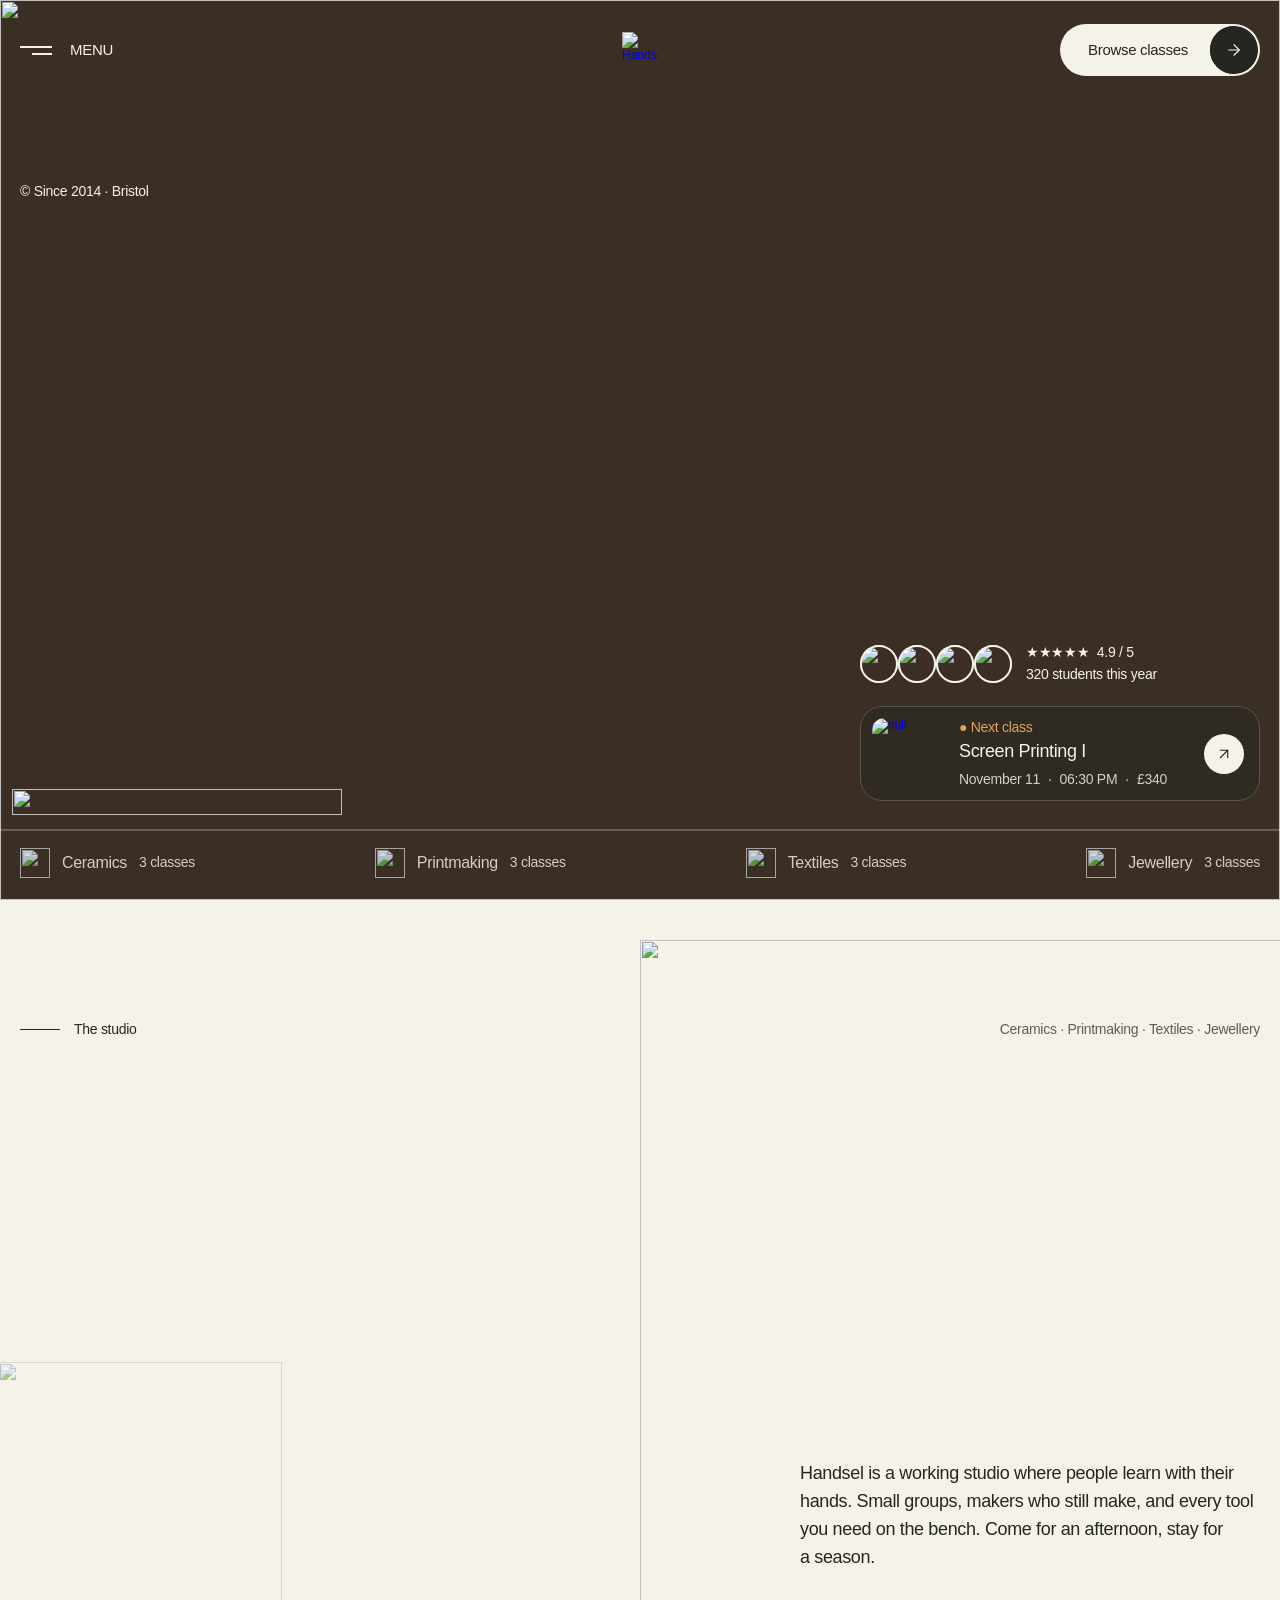
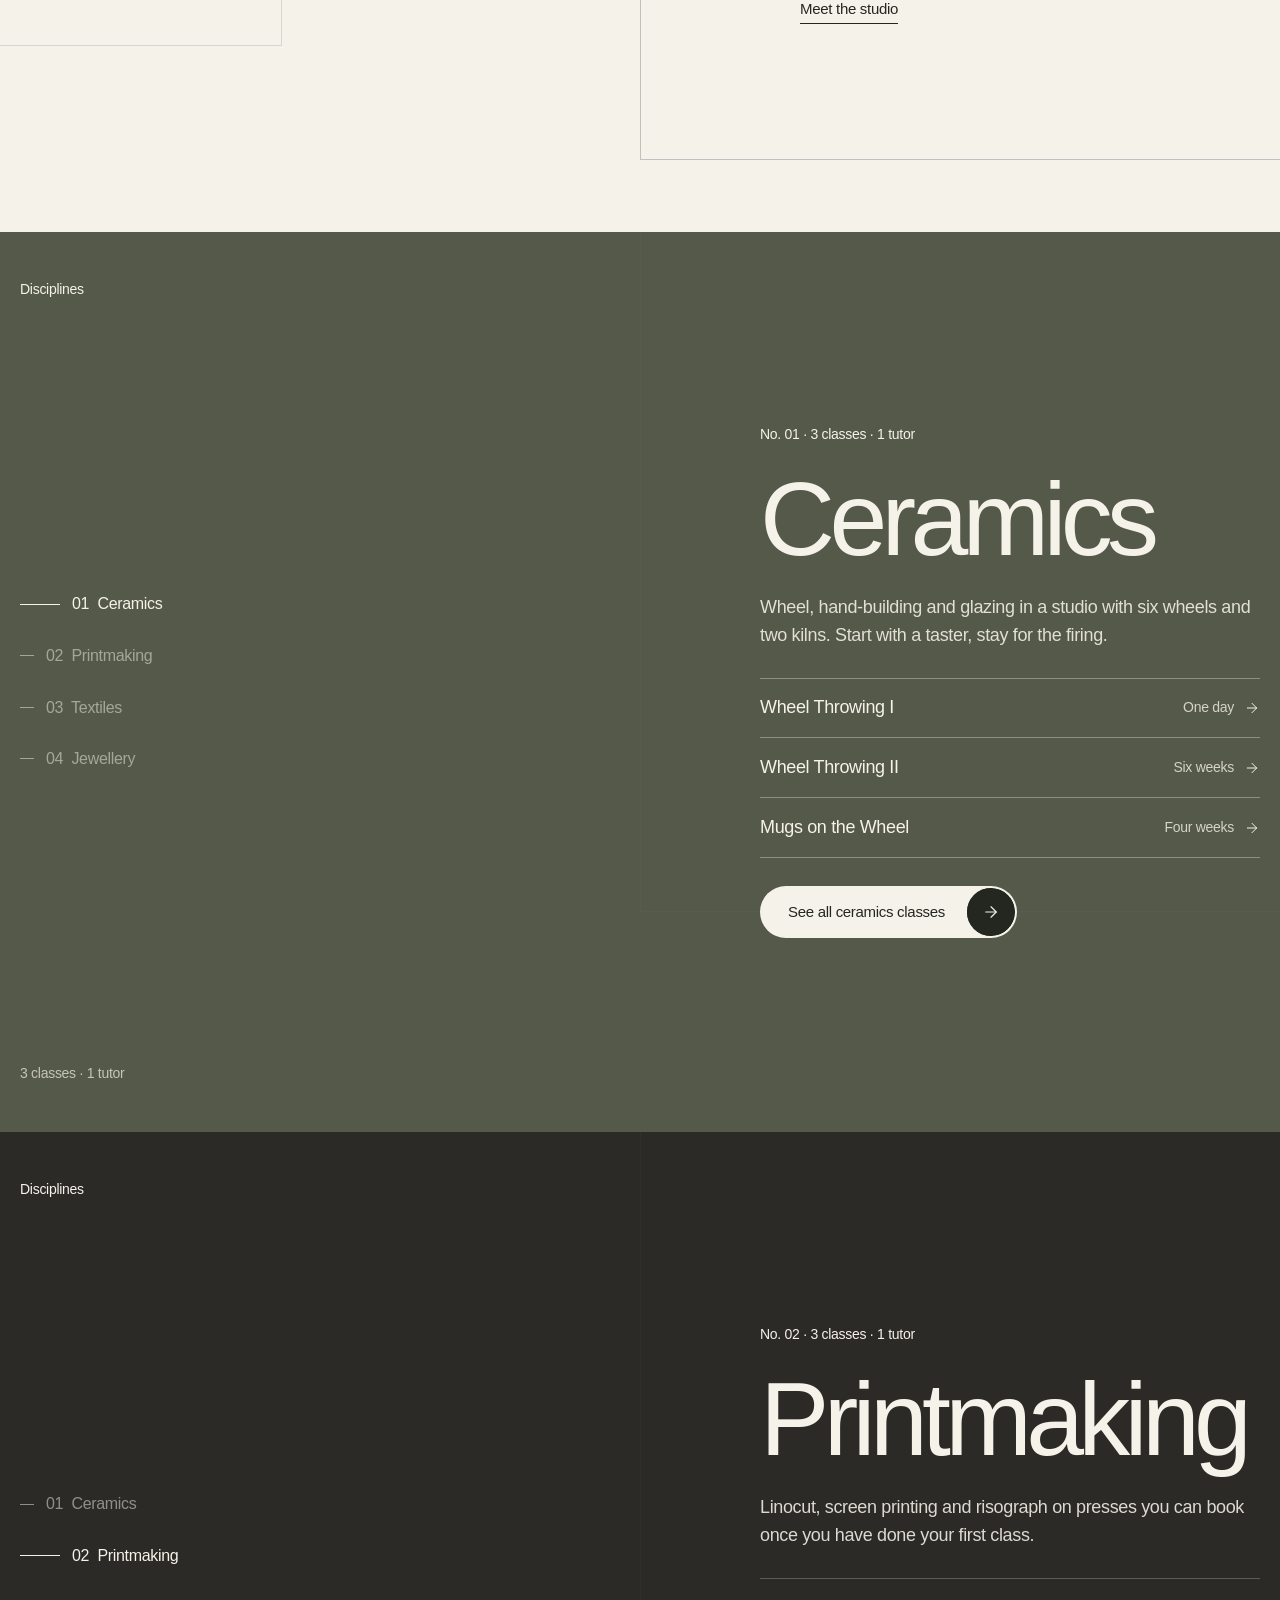
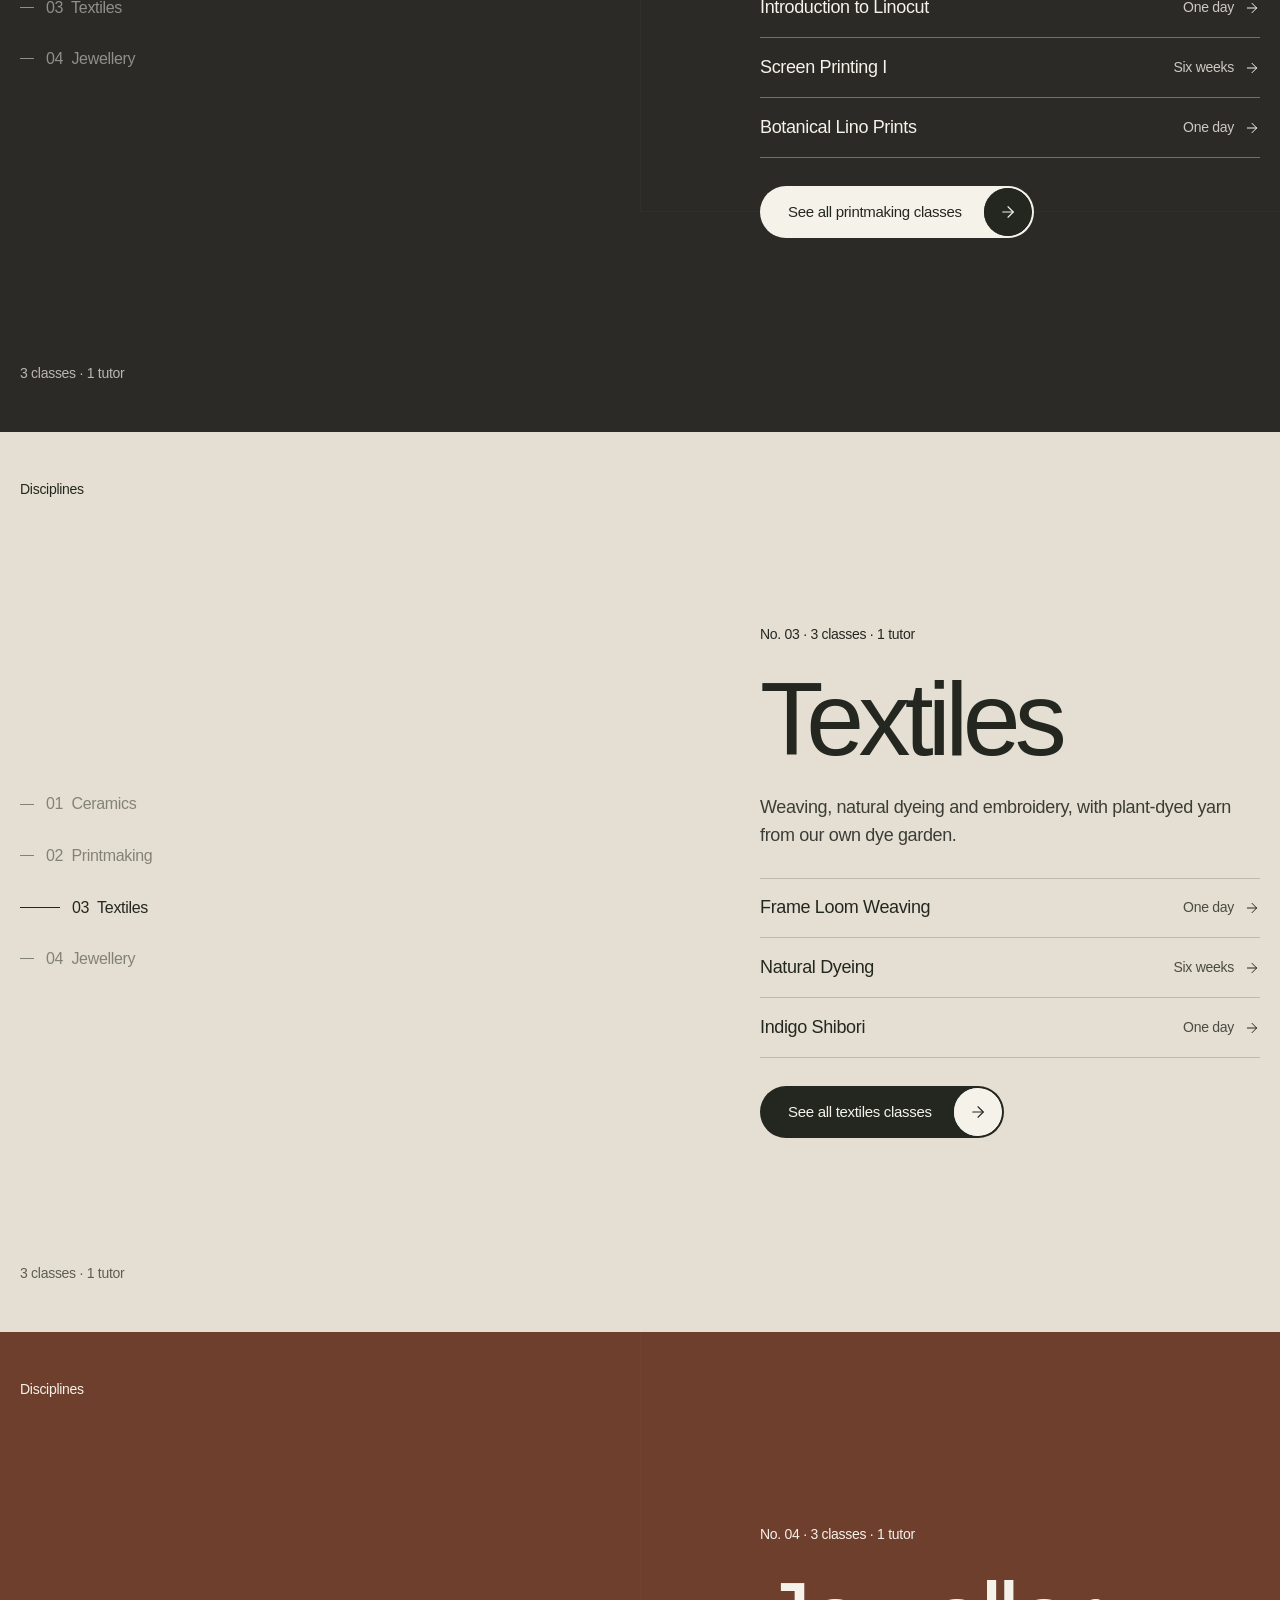
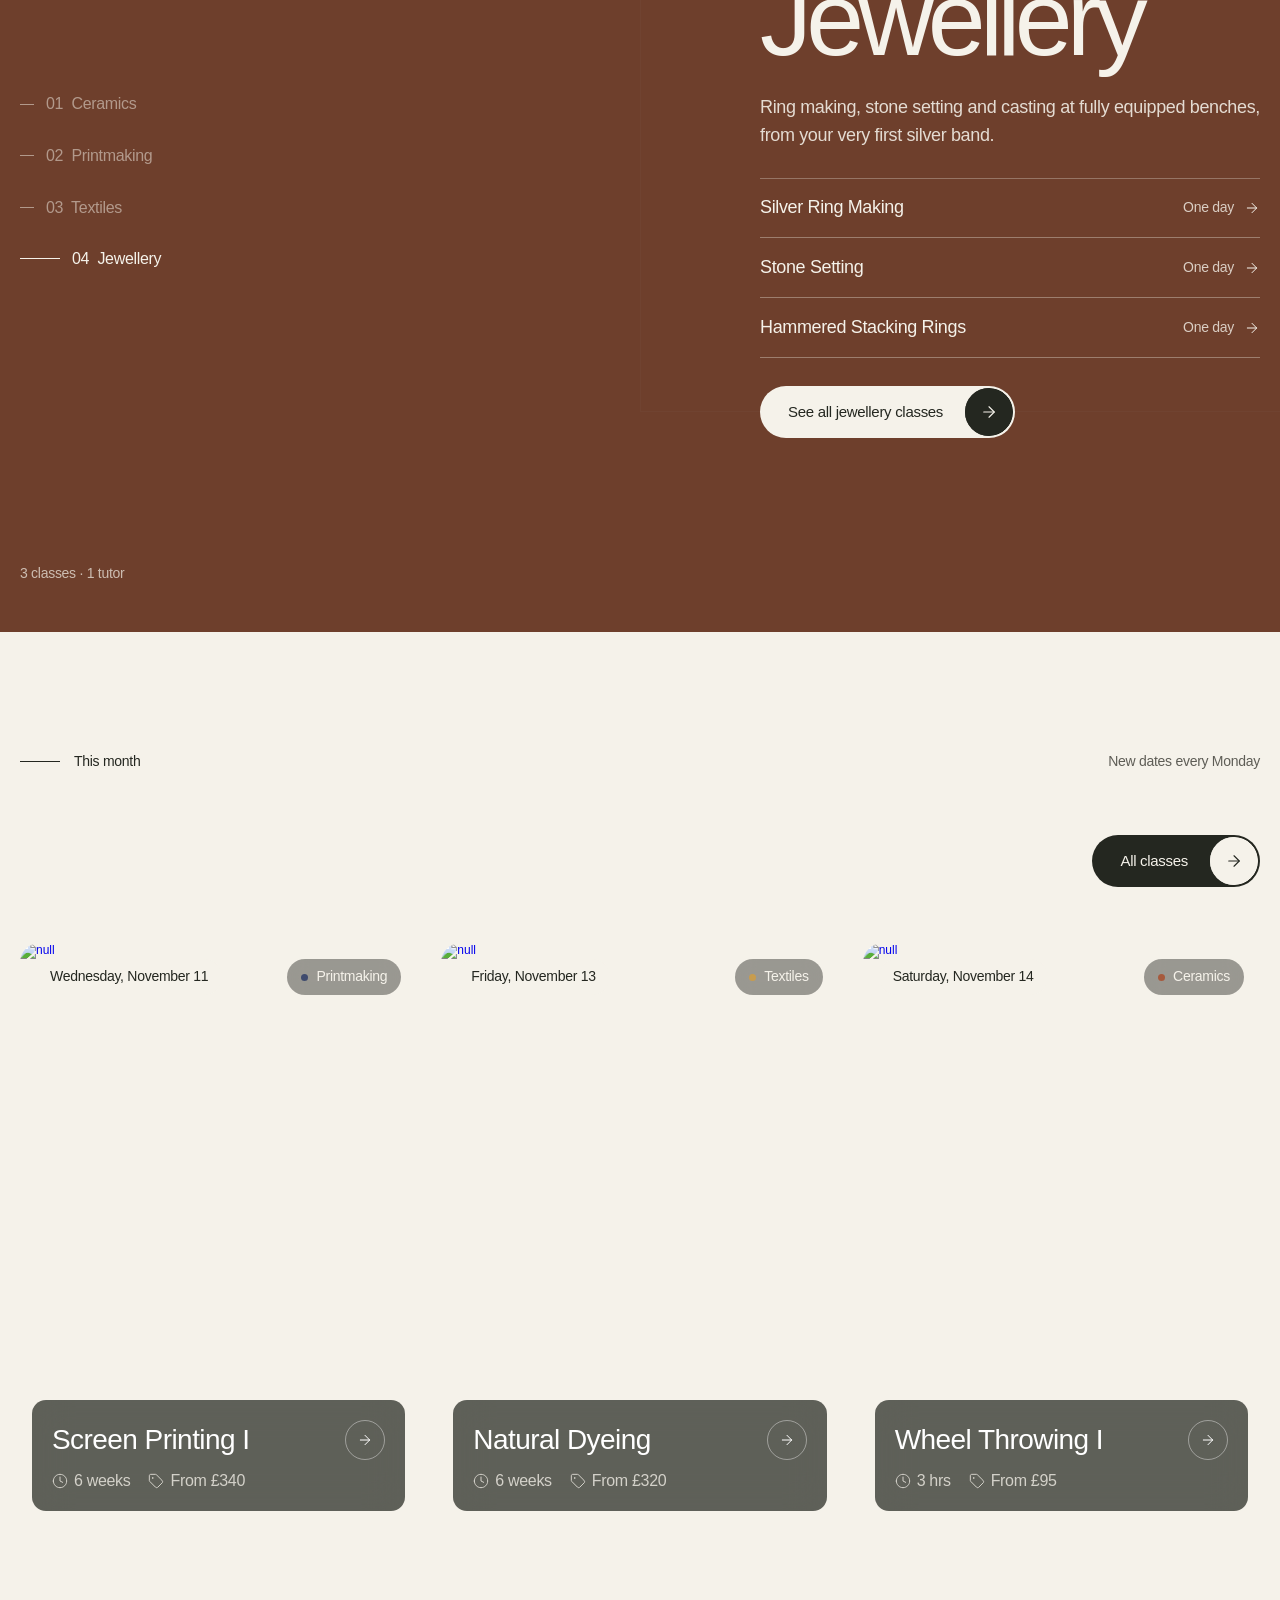
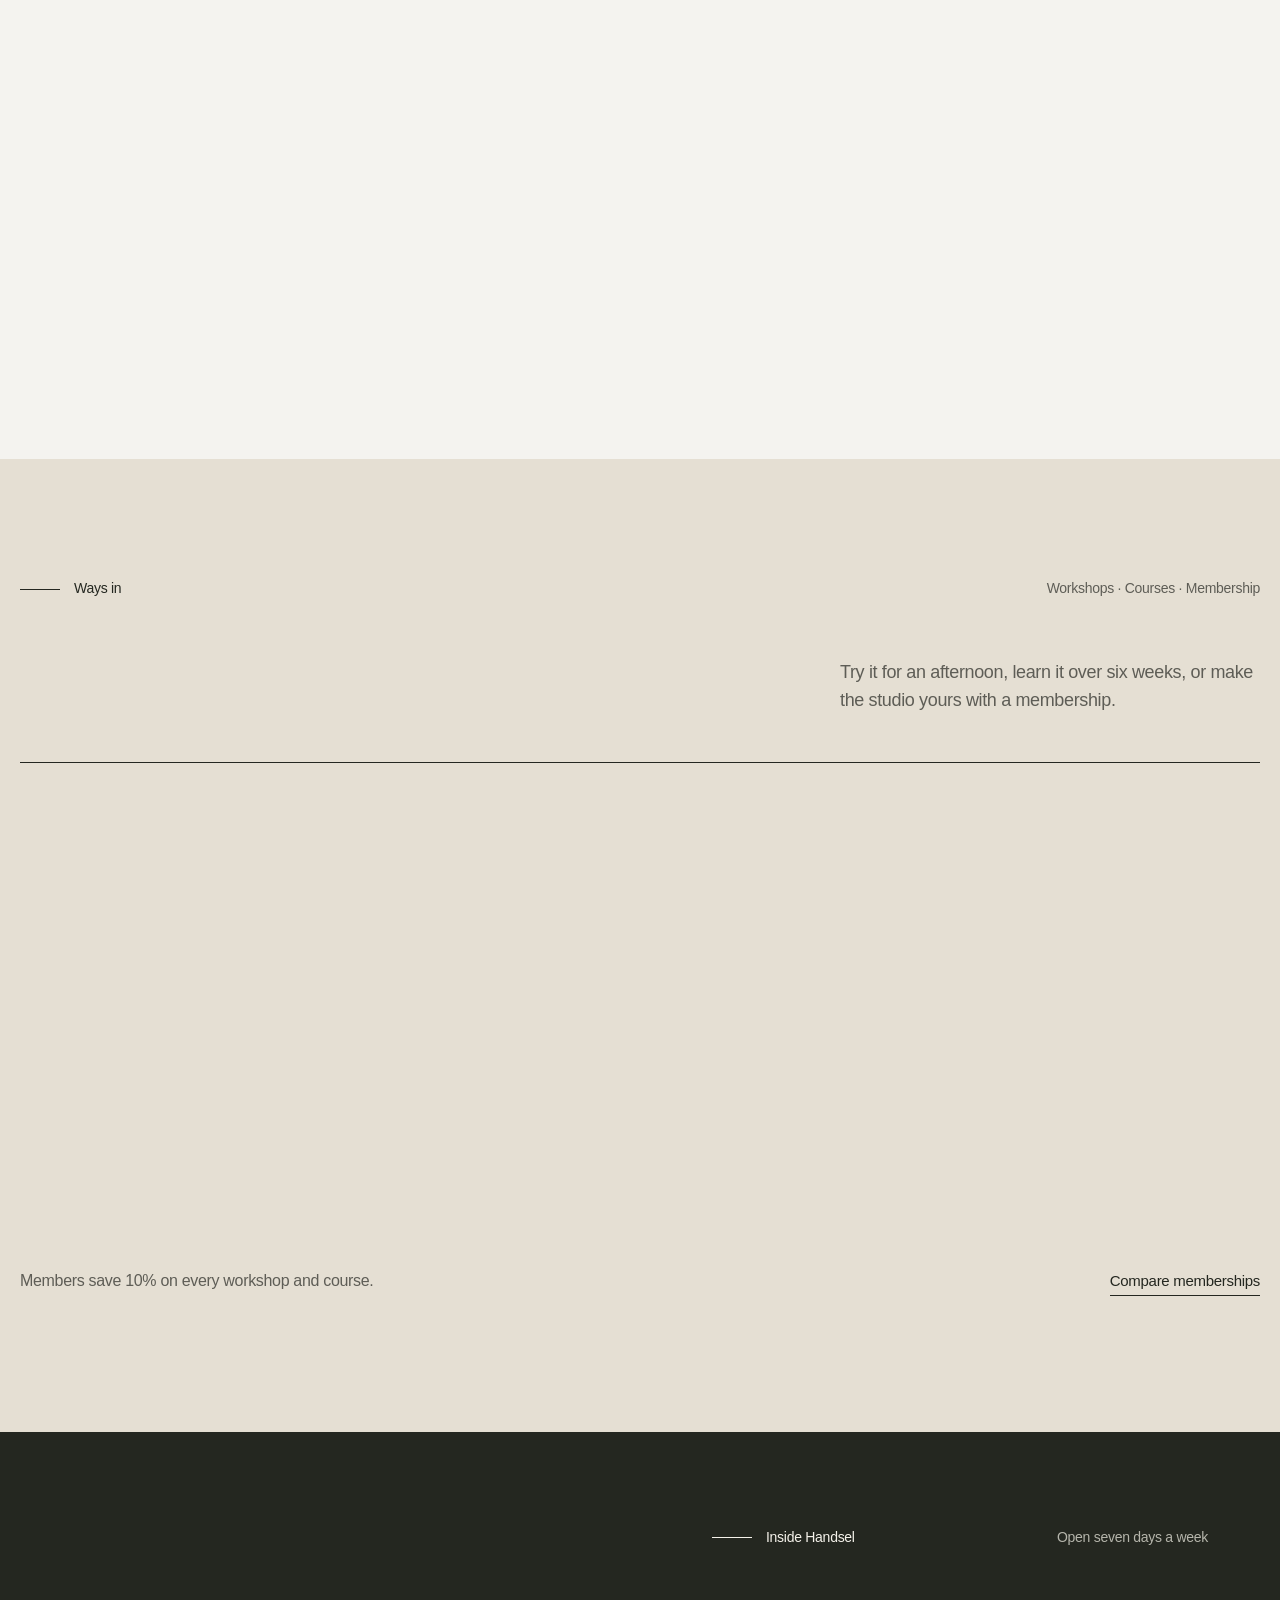
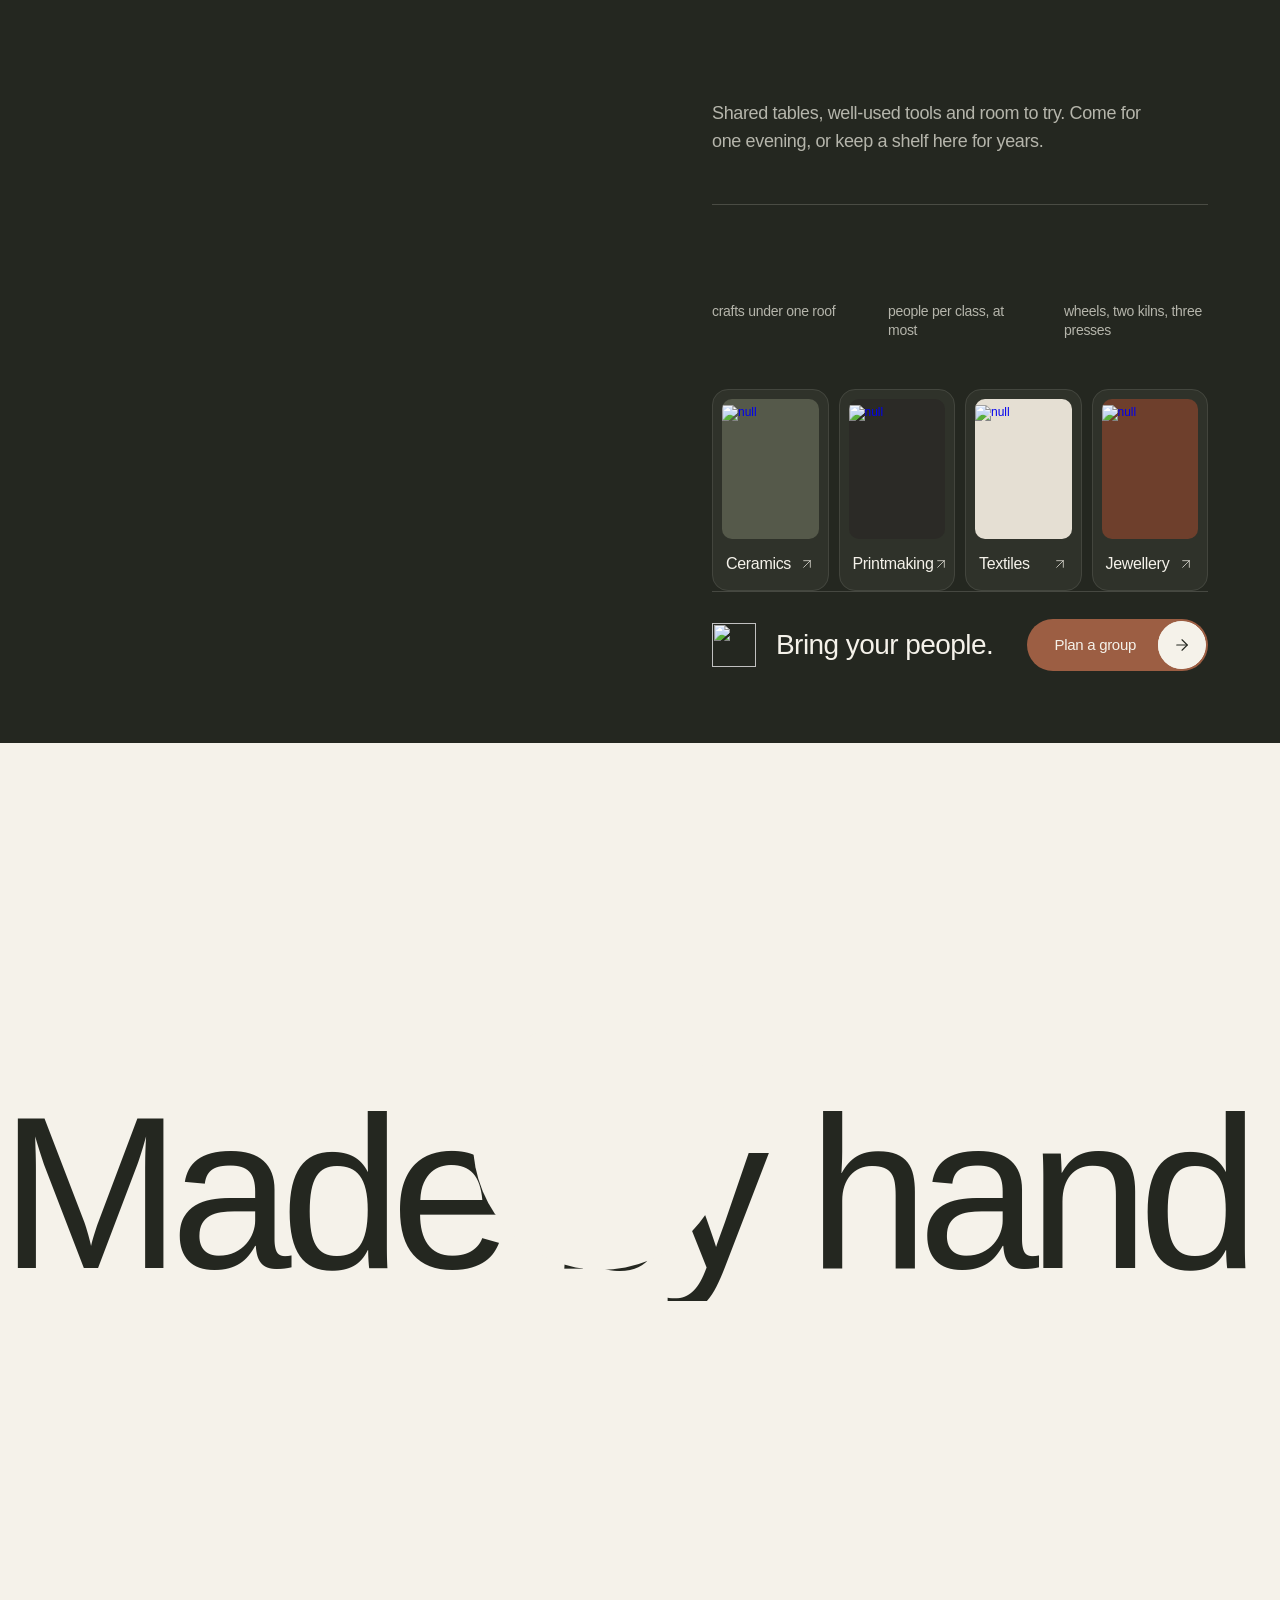
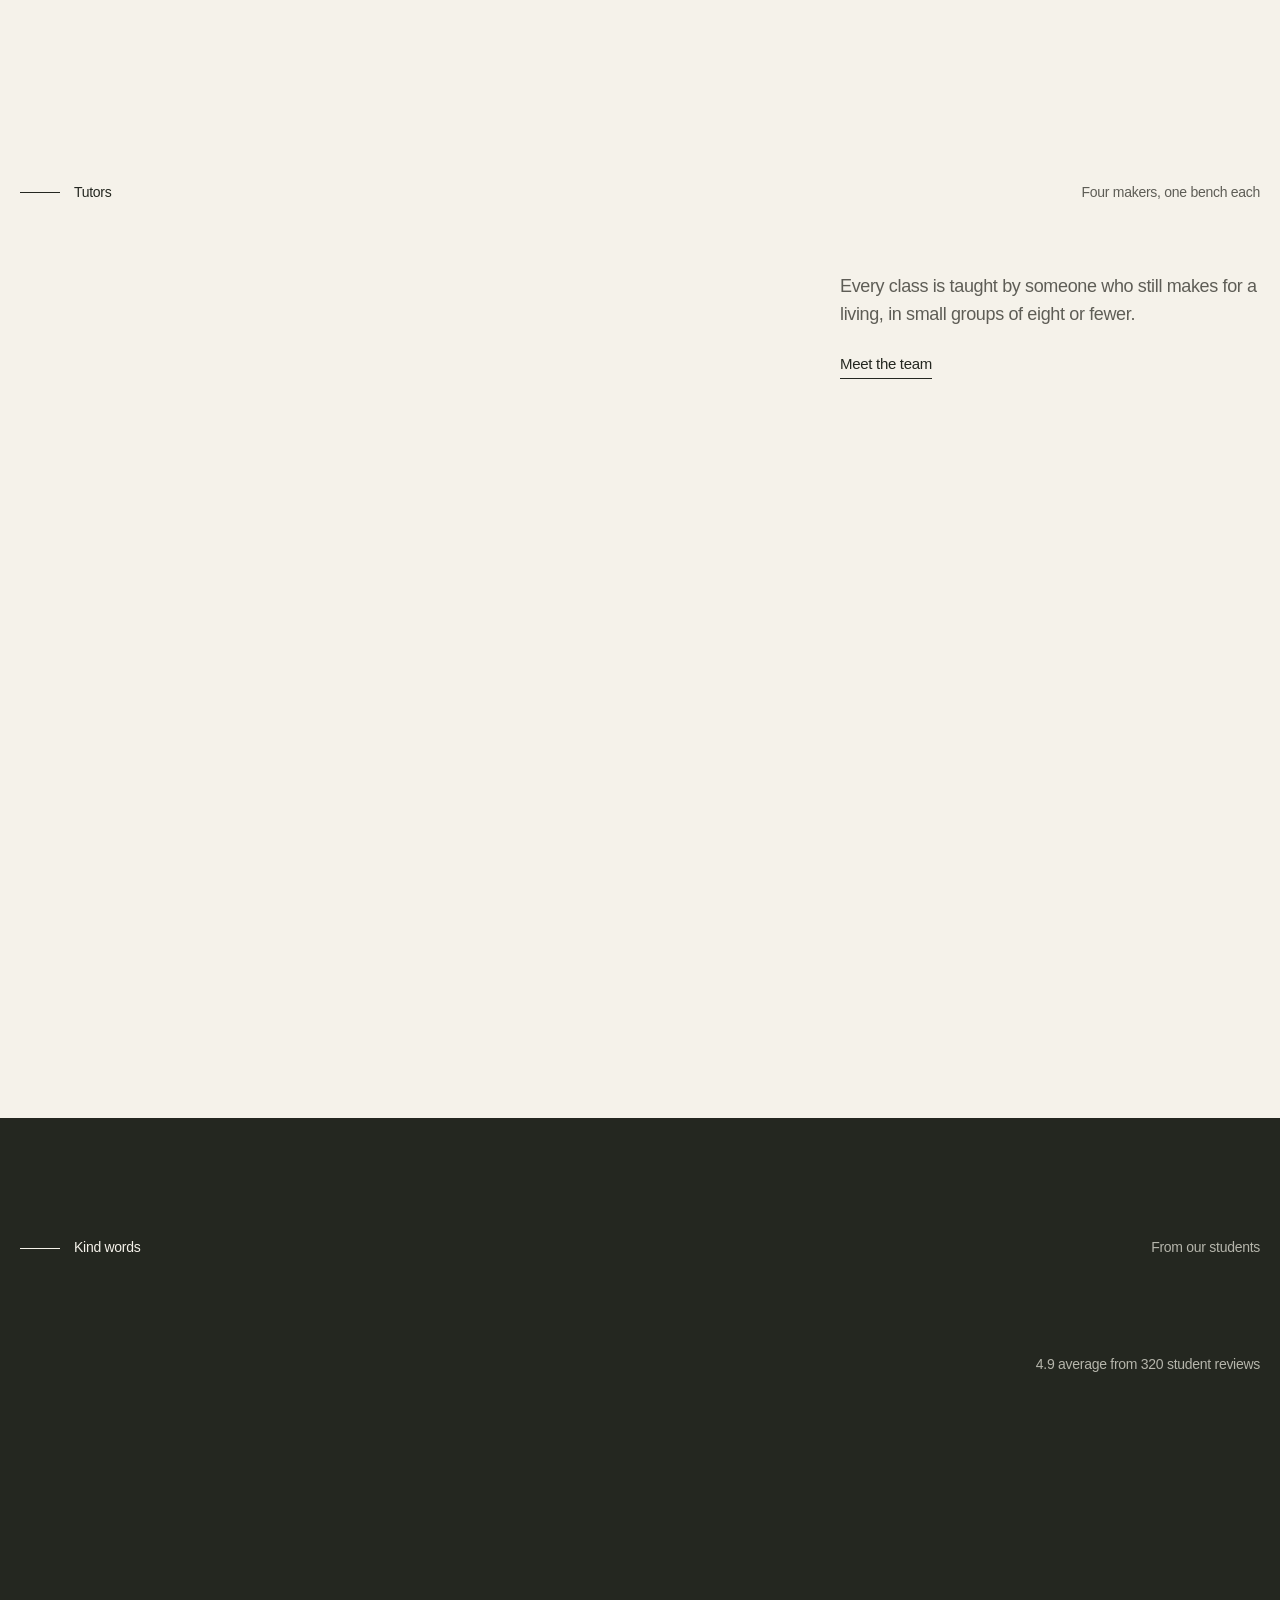
==== commit 12d5843c: "Hide the template's sales card and Made in Framer badge Co-Authored-By: Claude Opus 5.5 <noreply@ant" ====
--- a/index.html
+++ b/index.html
@@ -1,146 +1,146 @@
-<!doctype html>
-<!-- Made in Framer · framer.com -->
-<!-- Published Oct 26, 2026, 3:15 PM UTC -->
-<html lang="en" data-redirect-timezone="1">
-<head>
-	<meta charset="utf-8">
-	<meta name="viewport" content="width=device-width">
-	<meta name="generator" content="Framer 6d5a0f2">
-	<title>Handsel — Creative Workshop &amp; Pottery Studio Framer Template</title>
-    <link rel="canonical" href="https://handsel.framer.website/"><meta property="og:url" content="https://handsel.framer.website/"><meta name="description" content="Handsel is a premium Framer template for craft studios and creative workshops, with CMS classes, dated sessions, tutors, a journal, booking requests and gift cards.">
-    <meta name="framer-search-index" content="/ceramica/assets/framerusercontent.com/sites/5Rfp7hj7qu9mBkKNuzoZov/searchIndex-MRpCVKsYzNXd.json">
-    <meta name="framer-search-index-fallback" content="/ceramica/assets/framerusercontent.com/sites/5Rfp7hj7qu9mBkKNuzoZov/searchIndex-f2y93BwzWCJg.json">
-    <link href="/ceramica/assets/framerusercontent.com/images/6ryJ285mCVHLwijM36QNRlIKU.svg" rel="icon" media="(prefers-color-scheme: light)">
-    <link href="/ceramica/assets/framerusercontent.com/images/XB0OILVMAvXHxVb258yqX3s0huo.svg" rel="icon" media="(prefers-color-scheme: dark)">
-    <!-- Open Graph -->
-    <meta property="og:type" content="website">
-    <meta property="og:title" content="Handsel — Creative Workshop &amp; Pottery Studio Framer Template">
-    <meta property="og:description" content="Handsel is a premium Framer template for craft studios and creative workshops, with CMS classes, dated sessions, tutors, a journal, booking requests and gift cards.">
-    <meta property="og:image" content="/ceramica/assets/framerusercontent.com/assets/ZITyysTwZjIINkRoVlwIDiGtLw.webp">
-    <!-- X -->
-    <meta name="twitter:card" content="summary_large_image">
-    <meta name="twitter:title" content="Handsel — Creative Workshop &amp; Pottery Studio Framer Template">
-    <meta name="twitter:description" content="Handsel is a premium Framer template for craft studios and creative workshops, with CMS classes, dated sessions, tutors, a journal, booking requests and gift cards.">
-    <meta name="twitter:image" content="/ceramica/assets/framerusercontent.com/assets/ZITyysTwZjIINkRoVlwIDiGtLw.webp">
-	
-	
-	<script>try{if(localStorage.getItem("__framer_force_showing_editorbar_since")){const n=document.createElement("link");n.rel="modulepreload";n.href="https://framer.com/edit/init.mjs";document.head.appendChild(n)}}catch(e){}</script>
-	<script>((s,k,r)=>{let a=new Set,l=new Set,c=!1;function F(){c=!1;let e=[...l];l.clear();for(let n of e)n()}function w(e){l.add(e),!c&&(c=!0,requestAnimationFrame(F))}function D(){for(;a.size;){let e=a.values().next().value;a.delete(e),e()}}let M="scheduler"in s&&"postTask"in scheduler?e=>{scheduler.postTask(e,{priority:"background"})}:e=>setTimeout(e,1),P=new Promise(e=>{s.addEventListener("load",()=>{e()})}).then(()=>{P=void 0}),B="scheduling"in navigator&&typeof navigator.scheduling?.isInputPending=="function"?navigator.scheduling.isInputPending.bind(navigator.scheduling):()=>!1;async function j(e,n){a.add(e);let t;if(n&&r.readyState!=="complete"&&await P,!a.has(e))return;if(r.hidden){a.delete(e),e();return}let i=()=>{M(()=>{a.delete(e)&&e()})};w(()=>{B()?w(i):i()})}function f(e,n=!1){if(r.hidden){e();return}j(e,n)}let p,g;async function U(){return new Promise(e=>{let n=()=>{a.delete(e),e()};g=n,setTimeout(n,150),a.add(e)})}function A(e){e.button===0&&(p=U())}function v(){p=void 0,g?.(),g=void 0}r.addEventListener("mousedown",A,!0),r.addEventListener("click",v,!0),r.addEventListener("visibilitychange",()=>{r.hidden&&(D(),v())},!0),r.addEventListener("pagehide",()=>{v(),D()},!0);let S=r.addEventListener,T=r.removeEventListener,C=["click","auxclick","mousedown","keyup","submit"];function I(e,n){let t=[],i=[],o;for(o in e){if(typeof e[o]=="function")continue;let u=n[o];u===void 0?i.push(o):e[o]!==u&&t.push(o)}(t.length||i.length)&&console.log(`Different: ${t.join(", ")}`,`Missing: ${i.join(", ")}`)}let m=new WeakMap;function W(e){let n=m.get(e);if(n)return n;let t=async function(o){let u;o.type==="mousedown"&&o.button===0&&await p,f(()=>{typeof e=="function"?e.call(this,o):e.handleEvent(o)})};return m.set(e,t),t}r.addEventListener=function(e,n,t){if(n&&C.includes(e)){S.call(this,e,W(n),t);return}S.call(this,e,n,t)},r.removeEventListener=function(e,n,t){T.call(this,e,n,t);let i=n&&m.get(n);i&&T.call(this,e,i,t)};function _(e){return function(...t){return f(()=>{e.apply(this,t)},!0),!0}}function G(e){if(e.__f)return;let n=e.push;Object.defineProperty(e,"push",{enumerable:!0,get(){return n},set(t){t!==n&&(n=t?_(t):void 0)}}),Object.defineProperty(e,"__f",{enumerable:!1,value:!0})}function V(){let e=s.dataLayer;e&&(G(e),Object.defineProperty(s,"dataLayer",{enumerable:!0,get(){return e},set(n){n!==e&&(e=n,e&&G(e))}}))}let y=new MutationObserver(()=>{if(r.readyState==="complete"&&!("dataLayer"in s)){y.disconnect();return}"dataLayer"in s&&(y.disconnect(),V())});y.observe(r.documentElement,{childList:!0,subtree:!0});function L(e,n){let t=e.__proto__[n]??e[n],i,o=0;function u(d){let E=o++;function x(...O){(i===void 0||E>=i)&&t.apply(this,O),d&&f(()=>{let b=i;i=b===void 0?E:Math.max(b,E);try{d.apply(this,O)}finally{i=b}})}return x}let h=u();Object.defineProperty(e,n,{enumerable:!0,get(){return h},set(d){d!==h&&(h=d?u(d):void 0)}})}L(k,"pushState"),L(k,"replaceState"),L(HTMLFormElement.prototype,"submit")})(window,window.history,document);
-</script>
-	<!-- Start of headStart -->
-    
-    <!-- End of headStart -->
-	
-	<style data-framer-font-css>/* cyrillic-ext */
-@font-face {
-  font-family: 'Hanken Grotesk';
-  font-style: normal;
-  font-weight: 600;
-  font-display: swap;
-  src: url(/ceramica/assets/fonts.gstatic.com/s/hankengrotesk/v12/ieVq2YZDLWuGJpnzaiwFXS9tYvBRzyFLlZg_f_NcbWFq6_BM_Xg.woff2) format('woff2');
-  unicode-range: U+0460-052F, U+1C80-1C8A, U+20B4, U+2DE0-2DFF, U+A640-A69F, U+FE2E-FE2F;
-}
-/* vietnamese */
-@font-face {
-  font-family: 'Hanken Grotesk';
-  font-style: normal;
-  font-weight: 600;
-  font-display: swap;
-  src: url(/ceramica/assets/fonts.gstatic.com/s/hankengrotesk/v12/ieVq2YZDLWuGJpnzaiwFXS9tYvBRzyFLlZg_f_NcbWFq6fBM_Xg.woff2) format('woff2');
-  unicode-range: U+0102-0103, U+0110-0111, U+0128-0129, U+0168-0169, U+01A0-01A1, U+01AF-01B0, U+0300-0301, U+0303-0304, U+0308-0309, U+0323, U+0329, U+1EA0-1EF9, U+20AB;
-}
-/* latin-ext */
-@font-face {
-  font-family: 'Hanken Grotesk';
-  font-style: normal;
-  font-weight: 600;
-  font-display: swap;
-  src: url(/ceramica/assets/fonts.gstatic.com/s/hankengrotesk/v12/ieVq2YZDLWuGJpnzaiwFXS9tYvBRzyFLlZg_f_NcbWFq6PBM_Xg.woff2) format('woff2');
-  unicode-range: U+0100-02BA, U+02BD-02C5, U+02C7-02CC, U+02CE-02D7, U+02DD-02FF, U+0304, U+0308, U+0329, U+1D00-1DBF, U+1E00-1E9F, U+1EF2-1EFF, U+2020, U+20A0-20AB, U+20AD-20C4, U+2113, U+2C60-2C7F, U+A720-A7FF;
-}
-/* latin */
-@font-face {
-  font-family: 'Hanken Grotesk';
-  font-style: normal;
-  font-weight: 600;
-  font-display: swap;
-  src: url(/ceramica/assets/fonts.gstatic.com/s/hankengrotesk/v12/ieVq2YZDLWuGJpnzaiwFXS9tYvBRzyFLlZg_f_NcbWFq5vBM.woff2) format('woff2');
-  unicode-range: U+0000-00FF, U+0131, U+0152-0153, U+02BB-02BC, U+02C6, U+02DA, U+02DC, U+0304, U+0308, U+0329, U+2000-206F, U+20AC, U+2122, U+2191, U+2193, U+2212, U+2215, U+FEFF, U+FFFD;
-}
-
-@font-face { font-family: "Hanken Grotesk"; src: url("/ceramica/assets/fonts.gstatic.com/s/hankengrotesk/v12/ieVq2YZDLWuGJpnzaiwFXS9tYvBRzyFLlZg_f_NcgWZa5PpNzXhRKA.woff2"); font-display: swap; font-style: normal; font-weight: 500 }
-@font-face { font-family: "Hanken Grotesk"; src: url("/ceramica/assets/fonts.gstatic.com/s/hankengrotesk/v12/ieVq2YZDLWuGJpnzaiwFXS9tYvBRzyFLlZg_f_NcVGFa5PpNzXhRKA.woff2"); font-display: swap; font-style: normal; font-weight: 700 }
-@font-face { font-family: "Hanken Grotesk"; src: url("/ceramica/assets/fonts.gstatic.com/s/hankengrotesk/v12/ieVo2YZDLWuGJpnzaiwFXS9tYtpY_d6T_POl0fRJeyVVpfBM731BKMSK.woff2"); font-display: swap; font-style: italic; font-weight: 700 }
-@font-face { font-family: "Hanken Grotesk"; src: url("/ceramica/assets/fonts.gstatic.com/s/hankengrotesk/v12/ieVo2YZDLWuGJpnzaiwFXS9tYtpY_d6T_POl0fRJeyWAovBM731BKMSK.woff2"); font-display: swap; font-style: italic; font-weight: 500 }
-@font-face { font-family: "Hanken Grotesk"; src: url("/ceramica/assets/fonts.gstatic.com/s/hankengrotesk/v12/ieVq2YZDLWuGJpnzaiwFXS9tYvBRzyFLlZg_f_Ncs2Za5PpNzXhRKA.woff2"); font-display: swap; font-style: normal; font-weight: 400 }
-@font-face { font-family: "Hanken Grotesk"; src: url("/ceramica/assets/fonts.gstatic.com/s/hankengrotesk/v12/ieVo2YZDLWuGJpnzaiwFXS9tYtpY_d6T_POl0fRJeyWyovBM731BKMSK.woff2"); font-display: swap; font-style: italic; font-weight: 400 }
-@font-face { font-family: "Bricolage Grotesque Variable"; src: url("/ceramica/assets/fonts.gstatic.com/s/bricolagegrotesque/v9/3y996as8bTXq_nANBjzKo3IeZx8z6up5H-qHGN6NLPo.woff2"); font-display: swap; font-style: normal; font-weight: 400 }
-@font-face { font-family: "Bricolage Grotesque"; src: url("/ceramica/assets/fonts.gstatic.com/s/bricolagegrotesque/v9/3y9U6as8bTXq_nANBjzKo3IeZx8z6up5BeSl5jBNz_19PpbpMXuECpwUxJBOm_OJWiaaD30YfKfjZZoLvRviyMgvs-wJDtw.woff2"); font-display: swap; font-style: normal; font-weight: 400 }
-@font-face { font-family: "Bricolage Grotesque"; src: url("/ceramica/assets/fonts.gstatic.com/s/bricolagegrotesque/v9/3y9U6as8bTXq_nANBjzKo3IeZx8z6up5BeSl5jBNz_19PpbpMXuECpwUxJBOm_OJWiaaD30YfKfjZZoLvfzlyMgvs-wJDtw.woff2"); font-display: swap; font-style: normal; font-weight: 700 }
-@font-face { font-family: "Inter"; src: url("/ceramica/assets/framerusercontent.com/assets/5vvr9Vy74if2I6bQbJvbw7SY1pQ.woff2"); font-display: swap; font-style: normal; font-weight: 400; unicode-range: U+0460-052F, U+1C80-1C88, U+20B4, U+2DE0-2DFF, U+A640-A69F, U+FE2E-FE2F }
-@font-face { font-family: "Inter"; src: url("/ceramica/assets/framerusercontent.com/assets/EOr0mi4hNtlgWNn9if640EZzXCo.woff2"); font-display: swap; font-style: normal; font-weight: 400; unicode-range: U+0301, U+0400-045F, U+0490-0491, U+04B0-04B1, U+2116 }
-@font-face { font-family: "Inter"; src: url("/ceramica/assets/framerusercontent.com/assets/Y9k9QrlZAqio88Klkmbd8VoMQc.woff2"); font-display: swap; font-style: normal; font-weight: 400; unicode-range: U+1F00-1FFF }
-@font-face { font-family: "Inter"; src: url("/ceramica/assets/framerusercontent.com/assets/OYrD2tBIBPvoJXiIHnLoOXnY9M.woff2"); font-display: swap; font-style: normal; font-weight: 400; unicode-range: U+0370-03FF }
-@font-face { font-family: "Inter"; src: url("/ceramica/assets/framerusercontent.com/assets/JeYwfuaPfZHQhEG8U5gtPDZ7WQ.woff2"); font-display: swap; font-style: normal; font-weight: 400; unicode-range: U+0100-024F, U+0259, U+1E00-1EFF, U+2020, U+20A0-20AB, U+20AD-20CF, U+2113, U+2C60-2C7F, U+A720-A7FF }
-@font-face { font-family: "Inter"; src: url("/ceramica/assets/framerusercontent.com/assets/GrgcKwrN6d3Uz8EwcLHZxwEfC4.woff2"); font-display: swap; font-style: normal; font-weight: 400; unicode-range: U+0000-00FF, U+0131, U+0152-0153, U+02BB-02BC, U+02C6, U+02DA, U+02DC, U+2000-206F, U+2070, U+2074-207E, U+2080-208E, U+20AC, U+2122, U+2191, U+2193, U+2212, U+2215, U+FEFF, U+FFFD }
-@font-face { font-family: "Inter"; src: url("/ceramica/assets/framerusercontent.com/assets/b6Y37FthZeALduNqHicBT6FutY.woff2"); font-display: swap; font-style: normal; font-weight: 400; unicode-range: U+0102-0103, U+0110-0111, U+0128-0129, U+0168-0169, U+01A0-01A1, U+01AF-01B0, U+1EA0-1EF9, U+20AB }
-@font-face { font-family: "Inter"; src: url("/ceramica/assets/framerusercontent.com/assets/CfMzU8w2e7tHgF4T4rATMPuWosA.woff2"); font-display: swap; font-style: italic; font-weight: 400; unicode-range: U+0460-052F, U+1C80-1C88, U+20B4, U+2DE0-2DFF, U+A640-A69F, U+FE2E-FE2F }
-@font-face { font-family: "Inter"; src: url("/ceramica/assets/framerusercontent.com/assets/867QObYax8ANsfX4TGEVU9YiCM.woff2"); font-display: swap; font-style: italic; font-weight: 400; unicode-range: U+0301, U+0400-045F, U+0490-0491, U+04B0-04B1, U+2116 }
-@font-face { font-family: "Inter"; src: url("/ceramica/assets/framerusercontent.com/assets/Oyn2ZbENFdnW7mt2Lzjk1h9Zb9k.woff2"); font-display: swap; font-style: italic; font-weight: 400; unicode-range: U+1F00-1FFF }
-@font-face { font-family: "Inter"; src: url("/ceramica/assets/framerusercontent.com/assets/cdAe8hgZ1cMyLu9g005pAW3xMo.woff2"); font-display: swap; font-style: italic; font-weight: 400; unicode-range: U+0370-03FF }
-@font-face { font-family: "Inter"; src: url("/ceramica/assets/framerusercontent.com/assets/DOfvtmE1UplCq161m6Hj8CSQYg.woff2"); font-display: swap; font-style: italic; font-weight: 400; unicode-range: U+0100-024F, U+0259, U+1E00-1EFF, U+2020, U+20A0-20AB, U+20AD-20CF, U+2113, U+2C60-2C7F, U+A720-A7FF }
-@font-face { font-family: "Inter"; src: url("/ceramica/assets/framerusercontent.com/assets/pKRFNWFoZl77qYCAIp84lN1h944.woff2"); font-display: swap; font-style: italic; font-weight: 400; unicode-range: U+0000-00FF, U+0131, U+0152-0153, U+02BB-02BC, U+02C6, U+02DA, U+02DC, U+2000-206F, U+2070, U+2074-207E, U+2080-208E, U+20AC, U+2122, U+2191, U+2193, U+2212, U+2215, U+FEFF, U+FFFD }
-@font-face { font-family: "Inter"; src: url("/ceramica/assets/framerusercontent.com/assets/tKtBcDnBMevsEEJKdNGhhkLzYo.woff2"); font-display: swap; font-style: italic; font-weight: 400; unicode-range: U+0102-0103, U+0110-0111, U+0128-0129, U+0168-0169, U+01A0-01A1, U+01AF-01B0, U+1EA0-1EF9, U+20AB }
-@font-face { font-family: "Inter"; src: url("/ceramica/assets/framerusercontent.com/assets/DpPBYI0sL4fYLgAkX8KXOPVt7c.woff2"); font-display: swap; font-style: normal; font-weight: 700; unicode-range: U+0460-052F, U+1C80-1C88, U+20B4, U+2DE0-2DFF, U+A640-A69F, U+FE2E-FE2F }
-@font-face { font-family: "Inter"; src: url("/ceramica/assets/framerusercontent.com/assets/4RAEQdEOrcnDkhHiiCbJOw92Lk.woff2"); font-display: swap; font-style: normal; font-weight: 700; unicode-range: U+0301, U+0400-045F, U+0490-0491, U+04B0-04B1, U+2116 }
-@font-face { font-family: "Inter"; src: url("/ceramica/assets/framerusercontent.com/assets/1K3W8DizY3v4emK8Mb08YHxTbs.woff2"); font-display: swap; font-style: normal; font-weight: 700; unicode-range: U+1F00-1FFF }
-@font-face { font-family: "Inter"; src: url("/ceramica/assets/framerusercontent.com/assets/tUSCtfYVM1I1IchuyCwz9gDdQ.woff2"); font-display: swap; font-style: normal; font-weight: 700; unicode-range: U+0370-03FF }
-@font-face { font-family: "Inter"; src: url("/ceramica/assets/framerusercontent.com/assets/VgYFWiwsAC5OYxAycRXXvhze58.woff2"); font-display: swap; font-style: normal; font-weight: 700; unicode-range: U+0100-024F, U+0259, U+1E00-1EFF, U+2020, U+20A0-20AB, U+20AD-20CF, U+2113, U+2C60-2C7F, U+A720-A7FF }
-@font-face { font-family: "Inter"; src: url("/ceramica/assets/framerusercontent.com/assets/syRNPWzAMIrcJ3wIlPIP43KjQs.woff2"); font-display: swap; font-style: normal; font-weight: 700; unicode-range: U+0000-00FF, U+0131, U+0152-0153, U+02BB-02BC, U+02C6, U+02DA, U+02DC, U+2000-206F, U+2070, U+2074-207E, U+2080-208E, U+20AC, U+2122, U+2191, U+2193, U+2212, U+2215, U+FEFF, U+FFFD }
-@font-face { font-family: "Inter"; src: url("/ceramica/assets/framerusercontent.com/assets/GIryZETIX4IFypco5pYZONKhJIo.woff2"); font-display: swap; font-style: normal; font-weight: 700; unicode-range: U+0102-0103, U+0110-0111, U+0128-0129, U+0168-0169, U+01A0-01A1, U+01AF-01B0, U+1EA0-1EF9, U+20AB }
-@font-face { font-family: "Inter"; src: url("/ceramica/assets/framerusercontent.com/assets/H89BbHkbHDzlxZzxi8uPzTsp90.woff2"); font-display: swap; font-style: italic; font-weight: 700; unicode-range: U+0460-052F, U+1C80-1C88, U+20B4, U+2DE0-2DFF, U+A640-A69F, U+FE2E-FE2F }
-@font-face { font-family: "Inter"; src: url("/ceramica/assets/framerusercontent.com/assets/u6gJwDuwB143kpNK1T1MDKDWkMc.woff2"); font-display: swap; font-style: italic; font-weight: 700; unicode-range: U+0301, U+0400-045F, U+0490-0491, U+04B0-04B1, U+2116 }
-@font-face { font-family: "Inter"; src: url("/ceramica/assets/framerusercontent.com/assets/43sJ6MfOPh1LCJt46OvyDuSbA6o.woff2"); font-display: swap; font-style: italic; font-weight: 700; unicode-range: U+1F00-1FFF }
-@font-face { font-family: "Inter"; src: url("/ceramica/assets/framerusercontent.com/assets/wccHG0r4gBDAIRhfHiOlq6oEkqw.woff2"); font-display: swap; font-style: italic; font-weight: 700; unicode-range: U+0370-03FF }
-@font-face { font-family: "Inter"; src: url("/ceramica/assets/framerusercontent.com/assets/WZ367JPwf9bRW6LdTHN8rXgSjw.woff2"); font-display: swap; font-style: italic; font-weight: 700; unicode-range: U+0100-024F, U+0259, U+1E00-1EFF, U+2020, U+20A0-20AB, U+20AD-20CF, U+2113, U+2C60-2C7F, U+A720-A7FF }
-@font-face { font-family: "Inter"; src: url("/ceramica/assets/framerusercontent.com/assets/ia3uin3hQWqDrVloC1zEtYHWw.woff2"); font-display: swap; font-style: italic; font-weight: 700; unicode-range: U+0000-00FF, U+0131, U+0152-0153, U+02BB-02BC, U+02C6, U+02DA, U+02DC, U+2000-206F, U+2070, U+2074-207E, U+2080-208E, U+20AC, U+2122, U+2191, U+2193, U+2212, U+2215, U+FEFF, U+FFFD }
-@font-face { font-family: "Inter"; src: url("/ceramica/assets/framerusercontent.com/assets/2A4Xx7CngadFGlVV4xrO06OBHY.woff2"); font-display: swap; font-style: italic; font-weight: 700; unicode-range: U+0102-0103, U+0110-0111, U+0128-0129, U+0168-0169, U+01A0-01A1, U+01AF-01B0, U+1EA0-1EF9, U+20AB }
-@font-face { font-family: "Hanken Grotesk Placeholder"; src: local("Arial"); ascent-override: 98.46%; descent-override: 29.83%; line-gap-override: 0.00%; size-adjust: 101.56% }
-@font-face { font-family: "Bricolage Grotesque Variable Placeholder"; src: local("Arial"); ascent-override: 87.18%; descent-override: 25.31%; line-gap-override: 0.00%; size-adjust: 106.68% }
-@font-face { font-family: "Bricolage Grotesque Placeholder"; src: local("Arial"); ascent-override: 87.18%; descent-override: 25.31%; line-gap-override: 0.00%; size-adjust: 106.68% }
-@font-face { font-family: "Inter Placeholder"; src: local("Arial"); ascent-override: 89.79%; descent-override: 22.36%; line-gap-override: 0.00%; size-adjust: 107.89% }</style>
-	<link href="https://fonts.gstatic.com" rel="preconnect" crossorigin>
-    <link href="https://fonts.gstatic.com" rel="preconnect" crossorigin>
-	
-	<meta name="robots" content="max-image-preview:large"><style data-framer-breakpoint-css>@media(min-width: 1200px){.hidden-72rtr7{display:none!important}}@media(min-width: 810px) and (max-width: 1199.98px){.hidden-1brw2zx{display:none!important}}@media(max-width: 809.98px){.hidden-3u3pcq{display:none!important}}@media(min-width: 1200px){.hidden-9ubqt7{display:none!important}}@media(min-width: 810px) and (max-width: 1199.98px){.hidden-34mwnj{display:none!important}}@media(max-width: 809.98px){.hidden-be20tc{display:none!important}}</style><style data-framer-css-ssr-minified data-framer-components="framer-lib-cursors-host framer-jrDPE PropertyOverrides framer-MAbnr framer-lib-combinedCSSRules framer-6INUX framer-SYorz framer-FH7IG framer-tMClu framer-dRakN framer-1F1np framer-4NV8Z framer-4B8vD framer-kVQN1 framer-CXFLY framer-6kK3D framer-HfmfX framer-i3lrS framer-lib-form-plain-text-input framer-Ideu8 framer-lib-form-boolean-input framer-pyOY1 framer-a9w4Z framer-yUFSO framer-JYolC framer-3x1JX framer-uKh9J framer-la4Qx framer-YClWx">html,body,#main{box-sizing:border-box;margin:0;padding:0}:root{-webkit-font-smoothing:antialiased;-moz-osx-font-smoothing:grayscale}*{box-sizing:border-box;-webkit-font-smoothing:inherit}h1,h2,h3,h4,h5,h6,p,figure{margin:0}body,input,textarea,select,button{font-family:sans-serif;font-size:12px}body{--token-a445647f-b41f-409e-a617-ddcd8d9e6805:#f2eee6;--token-a5ffb0c0-ac59-4181-b403-eccbaffc5763:#242720;--token-b6a4ff18-118b-4ffe-967e-db6987fd7ad4:#e5dfd3;--token-4bc23724-e9f6-4650-9351-408db9fd697a:#e4ded3;--token-feec3303-1d7b-4f10-acaa-259a1f80e527:#d6cfc2;--token-a5bd154a-33b2-4741-ba0b-1b138f7a4c74:#5e5d56;--token-61a3e400-acff-4001-a889-cd75ffbe6bb9:#b5b5ab;--token-457b1986-5ab5-4caa-b0e8-f50a26e0a120:#fff;--token-5640c568-b3a1-41ab-8994-c8bc8e20cde9:#a65a3d;--token-46b7ecf5-03b5-41b5-9736-4fdacbfc4b84:#3f4b6e;--token-d74297a2-1d56-493d-9709-e20212de0b46:#c79c4e;--token-e91a325f-60fa-49ec-b604-581aafb7f074:#5f7a6b;--token-ae42985b-d9a9-4dba-99de-66bd212ade79:#3fa36b;--token-be3fa8b3-c592-4c60-8136-b6a4c9c34f66:#d9822b;--token-7417b8de-199c-4ccb-adad-ed33a344549a:#f5f2ea;--token-86612e79-1489-4b59-82d4-1f1c6ced4330:#9c5e43;--token-fd400c80-105b-42c7-ab39-3ebf9592c6fb:#d3d1c9}@supports (z-index:calc(infinity)){#__framer-badge-container{--infinity:infinity}}#__framer-badge-container{pointer-events:none;width:100%;z-index:calc(var(--infinity,2147480000));justify-content:flex-end;padding:20px;display:flex;position:fixed;bottom:0}body{--framer-will-change-override:none}@supports (background:-webkit-named-image(i)) and (not (grid-template-rows:subgrid)){body{--framer-will-change-override:transform}}body{--framer-will-change-filter-override:none}@supports (background:-webkit-named-image(i)) and (not (position-area:top right)){body{--framer-will-change-filter-override:filter}}[data-framer-component-type]{position:absolute}[data-framer-component-type=Text]{cursor:inherit}[data-framer-component-text-autosized] *{white-space:pre}[data-framer-component-type=Text]>*{text-align:var(--framer-text-alignment,start)}[data-framer-component-type=Text] span span,[data-framer-component-type=Text] p span,[data-framer-component-type=Text] h1 span,[data-framer-component-type=Text] h2 span,[data-framer-component-type=Text] h3 span,[data-framer-component-type=Text] h4 span,[data-framer-component-type=Text] h5 span,[data-framer-component-type=Text] h6 span{display:block}[data-framer-component-type=Text] span span span,[data-framer-component-type=Text] p span span,[data-framer-component-type=Text] h1 span span,[data-framer-component-type=Text] h2 span span,[data-framer-component-type=Text] h3 span span,[data-framer-component-type=Text] h4 span span,[data-framer-component-type=Text] h5 span span,[data-framer-component-type=Text] h6 span span{display:unset}[data-framer-component-type=Text] div div span,[data-framer-component-type=Text] a div span,[data-framer-component-type=Text] span span span,[data-framer-component-type=Text] p span span,[data-framer-component-type=Text] h1 span span,[data-framer-component-type=Text] h2 span span,[data-framer-component-type=Text] h3 span span,[data-framer-component-type=Text] h4 span span,[data-framer-component-type=Text] h5 span span,[data-framer-component-type=Text] h6 span span,[data-framer-component-type=Text] a{font-family:var(--font-family);font-style:var(--font-style);font-weight:min(calc(var(--framer-font-weight-increase,0) + var(--font-weight,400)), 900);color:var(--text-color);letter-spacing:var(--letter-spacing);font-size:var(--font-size);text-transform:var(--text-transform);--text-decoration:var(--framer-text-decoration-style,solid) var(--framer-text-decoration,none) var(--framer-text-decoration-color,currentcolor) var(--framer-text-decoration-thickness,auto);--text-decoration-skip-ink:var(--framer-text-decoration-skip-ink);--text-underline-offset:var(--framer-text-decoration-offset);line-height:var(--line-height);--font-family:var(--framer-font-family);--font-style:var(--framer-font-style);--font-weight:var(--framer-font-weight);--text-color:var(--framer-text-color);--letter-spacing:var(--framer-letter-spacing);--font-size:var(--framer-font-size);--text-transform:var(--framer-text-transform);--line-height:var(--framer-line-height)}[data-framer-component-type=Text] a,[data-framer-component-type=Text] a div span,[data-framer-component-type=Text] a span span span,[data-framer-component-type=Text] a p span span,[data-framer-component-type=Text] a h1 span span,[data-framer-component-type=Text] a h2 span span,[data-framer-component-type=Text] a h3 span span,[data-framer-component-type=Text] a h4 span span,[data-framer-component-type=Text] a h5 span span,[data-framer-component-type=Text] a h6 span span{--font-family:var(--framer-link-font-family,var(--framer-font-family));--font-style:var(--framer-link-font-style,var(--framer-font-style));--font-weight:var(--framer-link-font-weight,var(--framer-font-weight));--text-color:var(--framer-link-text-color,var(--framer-text-color));--font-size:var(--framer-link-font-size,var(--framer-font-size));--text-transform:var(--framer-link-text-transform,var(--framer-text-transform));--text-decoration:var(--framer-link-text-decoration-style,var(--framer-text-decoration-style,solid)) var(--framer-link-text-decoration,var(--framer-text-decoration,none)) var(--framer-link-text-decoration-color,var(--framer-text-decoration-color,currentcolor)) var(--framer-link-text-decoration-thickness,var(--framer-text-decoration-thickness,auto));--text-decoration-skip-ink:var(--framer-link-text-decoration-skip-ink,var(--framer-text-decoration-skip-ink));--text-underline-offset:var(--framer-link-text-decoration-offset,var(--framer-text-decoration-offset))}[data-framer-component-type=Text] a:hover,[data-framer-component-type=Text] a div span:hover,[data-framer-component-type=Text] a span span span:hover,[data-framer-component-type=Text] a p span span:hover,[data-framer-component-type=Text] a h1 span span:hover,[data-framer-component-type=Text] a h2 span span:hover,[data-framer-component-type=Text] a h3 span span:hover,[data-framer-component-type=Text] a h4 span span:hover,[data-framer-component-type=Text] a h5 span span:hover,[data-framer-component-type=Text] a h6 span span:hover{--font-family:var(--framer-link-hover-font-family,var(--framer-link-font-family,var(--framer-font-family)));--font-style:var(--framer-link-hover-font-style,var(--framer-link-font-style,var(--framer-font-style)));--font-weight:var(--framer-link-hover-font-weight,var(--framer-link-font-weight,var(--framer-font-weight)));--text-color:var(--framer-link-hover-text-color,var(--framer-link-text-color,var(--framer-text-color)));--font-size:var(--framer-link-hover-font-size,var(--framer-link-font-size,var(--framer-font-size)));--text-transform:var(--framer-link-hover-text-transform,var(--framer-link-text-transform,var(--framer-text-transform)));--text-decoration:var(--framer-link-hover-text-decoration-style,var(--framer-link-text-decoration-style,var(--framer-text-decoration-style,solid))) var(--framer-link-hover-text-decoration,var(--framer-link-text-decoration,var(--framer-text-decoration,none))) var(--framer-link-hover-text-decoration-color,var(--framer-link-text-decoration-color,var(--framer-text-decoration-color,currentcolor))) var(--framer-link-hover-text-decoration-thickness,var(--framer-link-text-decoration-thickness,var(--framer-text-decoration-thickness,auto)));--text-decoration-skip-ink:var(--framer-link-hover-text-decoration-skip-ink,var(--framer-link-text-decoration-skip-ink,var(--framer-text-decoration-skip-ink)));--text-underline-offset:var(--framer-link-hover-text-decoration-offset,var(--framer-link-text-decoration-offset,var(--framer-text-decoration-offset)))}[data-framer-component-type=Text].isCurrent a,[data-framer-component-type=Text].isCurrent a div span,[data-framer-component-type=Text].isCurrent a span span span,[data-framer-component-type=Text].isCurrent a p span span,[data-framer-component-type=Text].isCurrent a h1 span span,[data-framer-component-type=Text].isCurrent a h2 span span,[data-framer-component-type=Text].isCurrent a h3 span span,[data-framer-component-type=Text].isCurrent a h4 span span,[data-framer-component-type=Text].isCurrent a h5 span span,[data-framer-component-type=Text].isCurrent a h6 span span{--font-family:var(--framer-link-current-font-family,var(--framer-link-font-family,var(--framer-font-family)));--font-style:var(--framer-link-current-font-style,var(--framer-link-font-style,var(--framer-font-style)));--font-weight:var(--framer-link-current-font-weight,var(--framer-link-font-weight,var(--framer-font-weight)));--text-color:var(--framer-link-current-text-color,var(--framer-link-text-color,var(--framer-text-color)));--font-size:var(--framer-link-current-font-size,var(--framer-link-font-size,var(--framer-font-size)));--text-transform:var(--framer-link-current-text-transform,var(--framer-link-text-transform,var(--framer-text-transform)));--text-decoration:var(--framer-link-current-text-decoration-style,var(--framer-link-text-decoration-style,var(--framer-text-decoration-style,solid))) var(--framer-link-current-text-decoration,var(--framer-link-text-decoration,var(--framer-text-decoration,none))) var(--framer-link-current-text-decoration-color,var(--framer-link-text-decoration-color,var(--framer-text-decoration-color,currentcolor))) var(--framer-link-current-text-decoration-thickness,var(--framer-link-text-decoration-thickness,var(--framer-text-decoration-thickness,auto)));--text-decoration-skip-ink:var(--framer-link-current-text-decoration-skip-ink,var(--framer-link-text-decoration-skip-ink,var(--framer-text-decoration-skip-ink)));--text-underline-offset:var(--framer-link-current-text-decoration-offset,var(--framer-link-text-decoration-offset,var(--framer-text-decoration-offset)))}[data-framer-component-type=RichTextContainer]{outline:none;flex-direction:column;flex-shrink:0;justify-content:flex-start;display:flex}p.framer-text,div.framer-text,figure.framer-text,h1.framer-text,h2.framer-text,h3.framer-text,h4.framer-text,h5.framer-text,h6.framer-text,ol.framer-text,ul.framer-text{margin:0;padding:0}p.framer-text,div.framer-text,h1.framer-text,h2.framer-text,h3.framer-text,h4.framer-text,h5.framer-text,h6.framer-text,li.framer-text,ol.framer-text,ul.framer-text,mark.framer-text,span.framer-text:not([data-text-fill]){font-family:var(--framer-font-family-preview,var(--framer-blockquote-font-family,var(--framer-font-family,Inter, Inter Placeholder, sans-serif)));font-style:var(--framer-font-style-preview,var(--framer-blockquote-font-style,var(--framer-font-style,normal)));font-weight:var(--framer-font-weight-preview,var(--framer-blockquote-font-weight,var(--framer-font-weight,400)));color:var(--framer-blockquote-text-color,var(--framer-text-color,#000));font-size:calc(var(--framer-blockquote-font-size,var(--framer-font-size,16px)) * var(--framer-font-size-scale,1));letter-spacing:var(--framer-blockquote-letter-spacing,var(--framer-letter-spacing,0));text-transform:var(--framer-blockquote-text-transform,var(--framer-text-transform,none));-webkit-text-decoration-line:var(--framer-blockquote-text-decoration,var(--framer-text-decoration,initial));text-decoration-line:var(--framer-blockquote-text-decoration,var(--framer-text-decoration,initial));-webkit-text-decoration-style:var(--framer-blockquote-text-decoration-style,var(--framer-text-decoration-style,initial));text-decoration-style:var(--framer-blockquote-text-decoration-style,var(--framer-text-decoration-style,initial));-webkit-text-decoration-color:var(--framer-blockquote-text-decoration-color,var(--framer-text-decoration-color,initial));text-decoration-color:var(--framer-blockquote-text-decoration-color,var(--framer-text-decoration-color,initial));text-decoration-thickness:var(--framer-blockquote-text-decoration-thickness,var(--framer-text-decoration-thickness,initial));text-decoration-skip-ink:var(--framer-blockquote-text-decoration-skip-ink,var(--framer-text-decoration-skip-ink,initial));text-underline-offset:var(--framer-blockquote-text-decoration-offset,var(--framer-text-decoration-offset,initial));line-height:var(--framer-blockquote-line-height,var(--framer-line-height,1.2em));text-align:var(--framer-blockquote-text-alignment,var(--framer-text-alignment,start));-webkit-text-stroke-width:var(--framer-text-stroke-width,initial);-webkit-text-stroke-color:var(--framer-text-stroke-color,initial);-moz-font-feature-settings:var(--framer-font-open-type-features,initial);-webkit-font-feature-settings:var(--framer-font-open-type-features,initial);font-feature-settings:var(--framer-font-open-type-features,initial);font-variation-settings:var(--framer-font-variation-axes-preview,var(--framer-font-variation-axes,normal));text-wrap:var(--framer-text-wrap-override,var(--framer-text-wrap))}mark.framer-text,p.framer-text,div.framer-text,h1.framer-text,h2.framer-text,h3.framer-text,h4.framer-text,h5.framer-text,h6.framer-text,li.framer-text,ol.framer-text,ul.framer-text{background-color:var(--framer-blockquote-text-background-color,var(--framer-text-background-color,initial));border-radius:var(--framer-blockquote-text-background-radius,var(--framer-text-background-radius,initial));corner-shape:var(--framer-blockquote-text-background-corner-shape,var(--framer-text-background-corner-shape,initial));padding:var(--framer-blockquote-text-background-padding,var(--framer-text-background-padding,initial))}@supports not (color:color(display-p3 1 1 1)){p.framer-text,div.framer-text,h1.framer-text,h2.framer-text,h3.framer-text,h4.framer-text,h5.framer-text,h6.framer-text,li.framer-text,ol.framer-text,ul.framer-text,span.framer-text:not([data-text-fill]){color:var(--framer-blockquote-text-color-rgb,var(--framer-blockquote-text-color,var(--framer-text-color-rgb,var(--framer-text-color,#000))));-webkit-text-stroke-color:var(--framer-text-stroke-color-rgb,var(--framer-text-stroke-color,initial))}mark.framer-text{background-color:var(--framer-blockquote-text-background-color-rgb,var(--framer-blockquote-text-background-color,var(--framer-text-background-color-rgb,var(--framer-text-background-color,initial))))}}.framer-fit-text .framer-text{white-space:nowrap;white-space-collapse:preserve}strong.framer-text{font-family:var(--framer-blockquote-font-family-bold,var(--framer-font-family-bold));font-style:var(--framer-blockquote-font-style-bold,var(--framer-font-style-bold));font-weight:var(--framer-blockquote-font-weight-bold,var(--framer-font-weight-bold,bolder));font-variation-settings:var(--framer-blockquote-font-variation-axes-bold,var(--framer-font-variation-axes-bold))}em.framer-text{font-family:var(--framer-blockquote-font-family-italic,var(--framer-font-family-italic));font-style:var(--framer-blockquote-font-style-italic,var(--framer-font-style-italic,italic));font-weight:var(--framer-blockquote-font-weight-italic,var(--framer-font-weight-italic));font-variation-settings:var(--framer-blockquote-font-variation-axes-italic,var(--framer-font-variation-axes-italic))}em.framer-text>strong.framer-text{font-family:var(--framer-blockquote-font-family-bold-italic,var(--framer-font-family-bold-italic));font-style:var(--framer-blockquote-font-style-bold-italic,var(--framer-font-style-bold-italic,italic));font-weight:var(--framer-blockquote-font-weight-bold-italic,var(--framer-font-weight-bold-italic,bolder));font-variation-settings:var(--framer-blockquote-font-variation-axes-bold-italic,var(--framer-font-variation-axes-bold-italic))}p.framer-text:not(:first-child),div.framer-text:not(:first-child),h1.framer-text:not(:first-child),h2.framer-text:not(:first-child),h3.framer-text:not(:first-child),h4.framer-text:not(:first-child),h5.framer-text:not(:first-child),h6.framer-text:not(:first-child),ol.framer-text:not(:first-child),ul.framer-text:not(:first-child),blockquote.framer-text:not(:first-child),table.framer-text:not(:first-child),figure.framer-text:not(:first-child),.framer-image.framer-text:not(:first-child){margin-top:var(--framer-blockquote-paragraph-spacing,var(--framer-paragraph-spacing,0))}li.framer-text>ul.framer-text:nth-child(2),li.framer-text>ol.framer-text:nth-child(2){margin-top:0}.framer-text[data-text-fill]{-webkit-text-fill-color:transparent;padding:max(0em, calc(calc(1.3em - var(--framer-blockquote-line-height,var(--framer-line-height,1.3em))) / 2));margin:min(0em, calc(calc(1.3em - var(--framer-blockquote-line-height,var(--framer-line-height,1.3em))) / -2));-webkit-background-clip:text;background-clip:text;display:inline-block}code.framer-text,code.framer-text span.framer-text:not([data-text-fill]){font-family:var(--framer-code-font-family,var(--framer-font-family,Inter, Inter Placeholder, sans-serif));font-style:var(--framer-blockquote-font-style,var(--framer-code-font-style,var(--framer-font-style,normal)));font-weight:var(--framer-blockquote-font-weight,var(--framer-code-font-weight,var(--framer-font-weight,400)));color:var(--framer-blockquote-text-color,var(--framer-code-text-color,var(--framer-text-color,#000)));font-size:calc(var(--framer-blockquote-font-size,var(--framer-font-size,16px)) * var(--framer-font-size-scale,1));letter-spacing:var(--framer-blockquote-letter-spacing,var(--framer-letter-spacing,0));line-height:var(--framer-blockquote-line-height,var(--framer-line-height,1.2em))}@supports not (color:color(display-p3 1 1 1)){code.framer-text,code.framer-text span.framer-text:not([data-text-fill]){color:var(--framer-blockquote-text-color-rgb,var(--framer-blockquote-text-color,var(--framer-code-text-color-rgb,var(--framer-code-text-color,var(--framer-text-color-rgb,var(--framer-text-color,#000))))))}}blockquote.framer-text{unicode-bidi:initial;margin-block-start:initial;margin-block-end:initial;margin-inline-start:initial;margin-inline-end:initial}a.framer-text,a.framer-text span.framer-text:not([data-text-fill]),span.framer-text[data-nested-link],span.framer-text[data-nested-link] span.framer-text:not([data-text-fill]){color:inherit;font-family:var(--framer-font-family-preview,var(--framer-link-font-family,var(--framer-blockquote-font-family,var(--framer-font-family,Inter, Inter Placeholder, sans-serif))));font-style:var(--framer-font-style-preview,var(--framer-link-font-style,var(--framer-blockquote-font-style,var(--framer-font-style,normal))));font-weight:var(--framer-font-weight-preview,var(--framer-link-font-weight,var(--framer-blockquote-font-weight,var(--framer-font-weight,400))));font-size:calc(var(--framer-blockquote-font-size,var(--framer-font-size,16px)) * var(--framer-font-size-scale,1));text-transform:var(--framer-link-text-transform,var(--framer-blockquote-text-transform,var(--framer-text-transform,none)));cursor:var(--framer-custom-cursors,pointer);background-color:initial;border-radius:var(--framer-link-text-background-radius,initial);corner-shape:var(--framer-link-text-background-corner-shape,initial);padding:var(--framer-link-text-background-padding,initial)}a.framer-text,span.framer-text[data-nested-link]{color:var(--framer-link-text-color,var(--framer-blockquote-text-color,var(--framer-text-color,#000)));-webkit-text-decoration-line:var(--framer-link-text-decoration,var(--framer-blockquote-text-decoration,var(--framer-text-decoration,initial)));text-decoration-line:var(--framer-link-text-decoration,var(--framer-blockquote-text-decoration,var(--framer-text-decoration,initial)));-webkit-text-decoration-style:var(--framer-link-text-decoration-style,var(--framer-blockquote-text-decoration-style,var(--framer-text-decoration-style,initial)));text-decoration-style:var(--framer-link-text-decoration-style,var(--framer-blockquote-text-decoration-style,var(--framer-text-decoration-style,initial)));-webkit-text-decoration-color:var(--framer-link-text-decoration-color,var(--framer-blockquote-text-decoration-color,var(--framer-text-decoration-color,initial)));text-decoration-color:var(--framer-link-text-decoration-color,var(--framer-blockquote-text-decoration-color,var(--framer-text-decoration-color,initial)));text-decoration-thickness:var(--framer-link-text-decoration-thickness,var(--framer-blockquote-text-decoration-thickness,var(--framer-text-decoration-thickness,initial)));text-decoration-skip-ink:var(--framer-link-text-decoration-skip-ink,var(--framer-blockquote-text-decoration-skip-ink,var(--framer-text-decoration-skip-ink,initial)));text-underline-offset:var(--framer-link-text-decoration-offset,var(--framer-blockquote-text-decoration-offset,var(--framer-text-decoration-offset,initial)));background-color:var(--framer-link-text-background-color,initial)}@supports not (color:color(display-p3 1 1 1)){a.framer-text,span.framer-text[data-nested-link]{color:var(--framer-link-text-color-rgb,var(--framer-link-text-color,var(--framer-blockquote-text-color-rgb,var(--framer-blockquote-text-color,var(--framer-text-color-rgb,var(--framer-text-color,#000))))));background-color:var(--framer-link-text-background-color-rgb,var(--framer-link-text-background-color,initial));-webkit-text-decoration-color:var(--framer-link-text-decoration-color-rgb,var(--framer-link-text-decoration-color,var(--framer-text-decoration-color-rgb,var(--framer-text-decoration-color,currentcolor))));text-decoration-color:var(--framer-link-text-decoration-color-rgb,var(--framer-link-text-decoration-color,var(--framer-text-decoration-color-rgb,var(--framer-text-decoration-color,currentcolor))))}}code.framer-text a.framer-text,code.framer-text a.framer-text span.framer-text:not([data-text-fill]),code.framer-text span.framer-text[data-nested-link],code.framer-text span.framer-text[data-nested-link] span.framer-text:not([data-text-fill]){font-family:var(--framer-code-font-family,var(--framer-font-family,Inter, Inter Placeholder, sans-serif));font-style:var(--framer-blockquote-font-style,var(--framer-code-font-style,var(--framer-font-style,normal)));font-weight:var(--framer-blockquote-font-weight,var(--framer-code-font-weight,var(--framer-font-weight,400)));color:inherit;font-size:calc(var(--framer-blockquote-font-size,var(--framer-font-size,16px)) * var(--framer-font-size-scale,1))}code.framer-text a.framer-text,code.framer-text span.framer-text[data-nested-link]{color:var(--framer-link-text-color,var(--framer-blockquote-text-color,var(--framer-code-text-color,var(--framer-text-color,#000))))}@supports not (color:color(display-p3 1 1 1)){code.framer-text a.framer-text,code.framer-text a.framer-text span.framer-text:not([data-text-fill]),code.framer-text span.framer-text[data-nested-link],code.framer-text span.framer-text[data-nested-link] span.framer-text:not([data-text-fill]){color:var(--framer-link-text-color-rgb,var(--framer-link-text-color,var(--framer-blockquote-text-color-rgb,var(--framer-blockquote-text-color,var(--framer-code-text-color-rgb,var(--framer-code-text-color,var(--framer-text-color-rgb,var(--framer-text-color,#000))))))))}}a.framer-text:where(:not(.framer-image)):hover,a.framer-text:hover span.framer-text:not([data-text-fill]),span.framer-text[data-nested-link]:hover,span.framer-text[data-nested-link]:hover span.framer-text:not([data-text-fill]){font-family:var(--framer-font-family-preview,var(--framer-link-hover-font-family,var(--framer-link-font-family,var(--framer-blockquote-font-family,var(--framer-font-family,Inter, Inter Placeholder, sans-serif)))));font-style:var(--framer-font-style-preview,var(--framer-link-hover-font-style,var(--framer-link-font-style,var(--framer-blockquote-font-style,var(--framer-font-style,normal)))));font-weight:var(--framer-font-weight-preview,var(--framer-link-hover-font-weight,var(--framer-link-font-weight,var(--framer-blockquote-font-weight,var(--framer-font-weight,400)))));font-size:calc(var(--framer-link-hover-font-size,var(--framer-blockquote-font-size,var(--framer-font-size,16px))) * var(--framer-font-size-scale,1));text-transform:var(--framer-link-hover-text-transform,var(--framer-link-text-transform,var(--framer-blockquote-text-transform,var(--framer-text-transform,none))));border-radius:var(--framer-link-hover-text-background-radius,var(--framer-link-text-background-radius,var(--framer-text-background-radius,initial)));corner-shape:var(--framer-link-hover-text-background-corner-shape,var(--framer-link-text-background-corner-shape,var(--framer-text-background-corner-shape,initial)));padding:var(--framer-link-hover-text-background-padding,var(--framer-link-text-background-padding,var(--framer-text-background-padding,initial)))}a.framer-text:hover,span.framer-text[data-nested-link]:hover{color:var(--framer-link-hover-text-color,var(--framer-link-text-color,var(--framer-blockquote-text-color,var(--framer-text-color,#000))));-webkit-text-decoration-line:var(--framer-link-hover-text-decoration,var(--framer-link-text-decoration,var(--framer-blockquote-text-decoration,var(--framer-text-decoration,initial))));text-decoration-line:var(--framer-link-hover-text-decoration,var(--framer-link-text-decoration,var(--framer-blockquote-text-decoration,var(--framer-text-decoration,initial))));-webkit-text-decoration-style:var(--framer-link-hover-text-decoration-style,var(--framer-link-text-decoration-style,var(--framer-blockquote-text-decoration-style,var(--framer-text-decoration-style,initial))));text-decoration-style:var(--framer-link-hover-text-decoration-style,var(--framer-link-text-decoration-style,var(--framer-blockquote-text-decoration-style,var(--framer-text-decoration-style,initial))));-webkit-text-decoration-color:var(--framer-link-hover-text-decoration-color,var(--framer-link-text-decoration-color,var(--framer-blockquote-text-decoration-color,var(--framer-text-decoration-color,initial))));text-decoration-color:var(--framer-link-hover-text-decoration-color,var(--framer-link-text-decoration-color,var(--framer-blockquote-text-decoration-color,var(--framer-text-decoration-color,initial))));text-decoration-thickness:var(--framer-link-hover-text-decoration-thickness,var(--framer-link-text-decoration-thickness,var(--framer-blockquote-text-decoration-thickness,var(--framer-text-decoration-thickness,initial))));text-decoration-skip-ink:var(--framer-link-hover-text-decoration-skip-ink,var(--framer-link-text-decoration-skip-ink,var(--framer-blockquote-text-decoration-skip-ink,var(--framer-text-decoration-skip-ink,initial))));text-underline-offset:var(--framer-link-hover-text-decoration-offset,var(--framer-link-text-decoration-offset,var(--framer-blockquote-text-decoration-offset,var(--framer-text-decoration-offset,initial))));background-color:var(--framer-link-hover-text-background-color,var(--framer-link-text-background-color,var(--framer-text-background-color,initial)))}@supports not (color:color(display-p3 1 1 1)){a.framer-text:hover,span.framer-text[data-nested-link]:hover{color:var(--framer-link-hover-text-color-rgb,var(--framer-link-hover-text-color,var(--framer-link-text-color-rgb,var(--framer-link-text-color,var(--framer-blockquote-text-color-rgb,var(--framer-blockquote-text-color,var(--framer-text-color-rgb,var(--framer-text-color,#000))))))));background-color:var(--framer-link-hover-text-background-color-rgb,var(--framer-link-hover-text-background-color,var(--framer-link-text-background-color-rgb,var(--framer-link-text-background-color,var(--framer-text-background-color-rgb,var(--framer-text-background-color,initial))))));-webkit-text-decoration-color:var(--framer-link-hover-text-decoration-color-rgb,var(--framer-link-hover-text-decoration-color,var(--framer-link-text-decoration-color-rgb,var(--framer-link-text-decoration-color,var(--framer-text-decoration-color-rgb,var(--framer-text-decoration-color,currentcolor))))));text-decoration-color:var(--framer-link-hover-text-decoration-color-rgb,var(--framer-link-hover-text-decoration-color,var(--framer-link-text-decoration-color-rgb,var(--framer-link-text-decoration-color,var(--framer-text-decoration-color-rgb,var(--framer-text-decoration-color,currentcolor))))))}}code.framer-text a.framer-text:hover,code.framer-text span.framer-text[data-nested-link]:hover{color:var(--framer-link-hover-text-color,var(--framer-link-text-color,var(--framer-blockquote-text-color,var(--framer-code-text-color,var(--framer-text-color,#000)))))}@supports not (color:color(display-p3 1 1 1)){code.framer-text a.framer-text:hover,code.framer-text span.framer-text[data-nested-link]:hover{color:var(--framer-link-hover-text-color-rgb,var(--framer-link-hover-text-color,var(--framer-link-text-color-rgb,var(--framer-link-text-color,var(--framer-blockquote-text-color-rgb,var(--framer-blockquote-text-color,var(--framer-code-text-color-rgb,var(--framer-code-text-color,var(--framer-text-color-rgb,var(--framer-text-color,#000))))))))))}}a.framer-text:where(:not(.framer-image))[data-framer-page-link-current],a.framer-text[data-framer-page-link-current] span.framer-text:not([data-text-fill]),span.framer-text[data-framer-page-link-current],span.framer-text[data-framer-page-link-current] span.framer-text:not([data-text-fill]){font-family:var(--framer-font-family-preview,var(--framer-link-current-font-family,var(--framer-link-font-family,var(--framer-font-family,Inter, Inter Placeholder, sans-serif))));font-style:var(--framer-font-style-preview,var(--framer-link-current-font-style,var(--framer-link-font-style,var(--framer-font-style,normal))));font-weight:var(--framer-font-weight-preview,var(--framer-link-current-font-weight,var(--framer-link-font-weight,var(--framer-font-weight,400))));font-size:calc(var(--framer-link-current-font-size,var(--framer-link-font-size,var(--framer-font-size,16px))) * var(--framer-font-size-scale,1));text-transform:var(--framer-link-current-text-transform,var(--framer-link-text-transform,var(--framer-text-transform,none)));border-radius:var(--framer-link-current-text-background-radius,var(--framer-link-text-background-radius,initial));corner-shape:var(--framer-link-current-text-background-corner-shape,var(--framer-link-text-background-corner-shape,initial));padding:var(--framer-link-current-text-background-padding,var(--framer-link-text-background-padding,initial))}a.framer-text[data-framer-page-link-current],span.framer-text[data-framer-page-link-current]{color:var(--framer-link-current-text-color,var(--framer-link-text-color,var(--framer-text-color,#000)));-webkit-text-decoration-line:var(--framer-link-current-text-decoration,var(--framer-link-text-decoration,var(--framer-text-decoration,initial)));text-decoration-line:var(--framer-link-current-text-decoration,var(--framer-link-text-decoration,var(--framer-text-decoration,initial)));-webkit-text-decoration-style:var(--framer-link-current-text-decoration-style,var(--framer-link-text-decoration-style,var(--framer-text-decoration-style,initial)));text-decoration-style:var(--framer-link-current-text-decoration-style,var(--framer-link-text-decoration-style,var(--framer-text-decoration-style,initial)));-webkit-text-decoration-color:var(--framer-link-current-text-decoration-color,var(--framer-link-text-decoration-color,var(--framer-text-decoration-color,initial)));text-decoration-color:var(--framer-link-current-text-decoration-color,var(--framer-link-text-decoration-color,var(--framer-text-decoration-color,initial)));text-decoration-thickness:var(--framer-link-current-text-decoration-thickness,var(--framer-link-text-decoration-thickness,var(--framer-text-decoration-thickness,initial)));text-decoration-skip-ink:var(--framer-link-current-text-decoration-skip-ink,var(--framer-link-text-decoration-skip-ink,var(--framer-text-decoration-skip-ink,initial)));text-underline-offset:var(--framer-link-current-text-decoration-offset,var(--framer-link-text-decoration-offset,var(--framer-text-decoration-offset,initial)));background-color:var(--framer-link-current-text-background-color,var(--framer-link-text-background-color,var(--framer-text-background-color,initial)))}@supports not (color:color(display-p3 1 1 1)){a.framer-text[data-framer-page-link-current],span.framer-text[data-framer-page-link-current]{color:var(--framer-link-current-text-color-rgb,var(--framer-link-current-text-color,var(--framer-link-text-color-rgb,var(--framer-link-text-color,var(--framer-text-color-rgb,var(--framer-text-color,#000))))));background-color:var(--framer-link-current-text-background-color-rgb,var(--framer-link-current-text-background-color,var(--framer-link-text-background-color-rgb,var(--framer-link-text-background-color,var(--framer-text-background-color-rgb,var(--framer-text-background-color,initial))))));-webkit-text-decoration-color:var(--framer-link-current-text-decoration-color-rgb,var(--framer-link-current-text-decoration-color,var(--framer-link-text-decoration-color-rgb,var(--framer-link-text-decoration-color,var(--framer-text-decoration-color-rgb,var(--framer-text-decoration-color,currentcolor))))));text-decoration-color:var(--framer-link-current-text-decoration-color-rgb,var(--framer-link-current-text-decoration-color,var(--framer-link-text-decoration-color-rgb,var(--framer-link-text-decoration-color,var(--framer-text-decoration-color-rgb,var(--framer-text-decoration-color,currentcolor))))))}}code.framer-text a.framer-text[data-framer-page-link-current],code.framer-text a.framer-text[data-framer-page-link-current] span.framer-text:not([data-text-fill]),code.framer-text span.framer-text[data-framer-page-link-current],code.framer-text span.framer-text[data-framer-page-link-current] span.framer-text:not([data-text-fill]){font-family:var(--framer-code-font-family,var(--framer-font-family,Inter, Inter Placeholder, sans-serif));font-style:var(--framer-code-font-style,var(--framer-font-style,normal));font-weight:var(--framer-code-font-weight,var(--framer-font-weight,400));color:inherit;font-size:calc(var(--framer-link-current-font-size,var(--framer-link-font-size,var(--framer-font-size,16px))) * var(--framer-font-size-scale,1))}code.framer-text a.framer-text[data-framer-page-link-current],code.framer-text span.framer-text[data-framer-page-link-current]{color:var(--framer-link-current-text-color,var(--framer-link-text-color,var(--framer-code-text-color,var(--framer-text-color,#000))))}@supports not (color:color(display-p3 1 1 1)){code.framer-text a.framer-text[data-framer-page-link-current],code.framer-text a.framer-text[data-framer-page-link-current] span.framer-text:not([data-text-fill]),code.framer-text span.framer-text[data-framer-page-link-current],code.framer-text span.framer-text[data-framer-page-link-current] span.framer-text:not([data-text-fill]){color:var(--framer-link-current-text-color-rgb,var(--framer-link-current-text-color,var(--framer-link-text-color-rgb,var(--framer-link-text-color,var(--framer-code-text-color-rgb,var(--framer-code-text-color,var(--framer-text-color-rgb,var(--framer-text-color,#000))))))));background-color:var(--framer-link-current-text-background-color-rgb,var(--framer-link-current-text-background-color,var(--framer-link-text-background-color-rgb,var(--framer-link-text-background-color,var(--framer-text-background-color-rgb,var(--framer-text-background-color,initial))))))}}a.framer-text:where(:not(.framer-image))[data-framer-page-link-current]:hover,a.framer-text[data-framer-page-link-current]:hover span.framer-text:not([data-text-fill]),span.framer-text[data-framer-page-link-current]:hover,span.framer-text[data-framer-page-link-current]:hover span.framer-text:not([data-text-fill]){color:inherit;font-family:var(--framer-font-family-preview,var(--framer-link-hover-font-family,var(--framer-link-current-font-family,var(--framer-link-font-family,var(--framer-font-family,Inter, Inter Placeholder, sans-serif)))));font-style:var(--framer-font-style-preview,var(--framer-link-hover-font-style,var(--framer-link-current-font-style,var(--framer-link-font-style,var(--framer-font-style,normal)))));font-weight:var(--framer-font-weight-preview,var(--framer-link-hover-font-weight,var(--framer-link-current-font-weight,var(--framer-link-font-weight,var(--framer-font-weight,400)))));font-size:calc(var(--framer-link-hover-font-size,var(--framer-link-current-font-size,var(--framer-link-font-size,var(--framer-font-size,16px)))) * var(--framer-font-size-scale,1));text-transform:var(--framer-link-hover-text-transform,var(--framer-link-current-text-transform,var(--framer-link-text-transform,var(--framer-text-transform,none))));border-radius:var(--framer-link-hover-text-background-radius,var(--framer-link-current-text-background-radius,var(--framer-link-text-background-radius,initial)));corner-shape:var(--framer-link-hover-text-background-corner-shape,var(--framer-link-current-text-background-corner-shape,var(--framer-link-text-background-corner-shape,initial)));padding:var(--framer-link-hover-text-background-padding,var(--framer-link-current-text-background-padding,var(--framer-link-text-background-padding,initial)))}a.framer-text[data-framer-page-link-current]:hover,span.framer-text[data-framer-page-link-current]:hover{color:var(--framer-link-hover-text-color,var(--framer-link-current-text-color,var(--framer-link-text-color,var(--framer-text-color,#000))));-webkit-text-decoration-line:var(--framer-link-hover-text-decoration,var(--framer-link-current-text-decoration,var(--framer-link-text-decoration,var(--framer-text-decoration,initial))));text-decoration-line:var(--framer-link-hover-text-decoration,var(--framer-link-current-text-decoration,var(--framer-link-text-decoration,var(--framer-text-decoration,initial))));-webkit-text-decoration-style:var(--framer-link-hover-text-decoration-style,var(--framer-link-current-text-decoration-style,var(--framer-link-text-decoration-style,var(--framer-text-decoration-style,initial))));text-decoration-style:var(--framer-link-hover-text-decoration-style,var(--framer-link-current-text-decoration-style,var(--framer-link-text-decoration-style,var(--framer-text-decoration-style,initial))));-webkit-text-decoration-color:var(--framer-link-hover-text-decoration-color,var(--framer-link-current-text-decoration-color,var(--framer-link-text-decoration-color,var(--framer-text-decoration-color,initial))));text-decoration-color:var(--framer-link-hover-text-decoration-color,var(--framer-link-current-text-decoration-color,var(--framer-link-text-decoration-color,var(--framer-text-decoration-color,initial))));text-decoration-thickness:var(--framer-link-hover-text-decoration-thickness,var(--framer-link-current-text-decoration-thickness,var(--framer-link-text-decoration-thickness,var(--framer-text-decoration-thickness,initial))));text-decoration-skip-ink:var(--framer-link-hover-text-decoration-skip-ink,var(--framer-link-current-text-decoration-skip-ink,var(--framer-link-text-decoration-skip-ink,var(--framer-text-decoration-skip-ink,initial))));text-underline-offset:var(--framer-link-hover-text-decoration-offset,var(--framer-link-current-text-decoration-offset,var(--framer-link-text-decoration-offset,var(--framer-text-decoration-offset,initial))));background-color:var(--framer-link-hover-text-background-color,var(--framer-link-current-text-background-color,var(--framer-link-text-background-color,initial)))}@supports not (color:color(display-p3 1 1 1)){a.framer-text[data-framer-page-link-current]:hover,span.framer-text[data-framer-page-link-current]:hover{color:var(--framer-link-hover-text-color-rgb,var(--framer-link-hover-text-color,var(--framer-link-current-text-color-rgb,var(--framer-link-current-text-color,var(--framer-link-text-color-rgb,var(--framer-link-text-color,var(--framer-code-text-color-rgb,var(--framer-code-text-color,var(--framer-text-color-rgb,var(--framer-text-color,#000))))))))));background-color:var(--framer-link-hover-text-background-color-rgb,var(--framer-link-hover-text-background-color,var(--framer-link-current-text-background-color-rgb,var(--framer-link-current-text-background-color,var(--framer-link-text-background-color-rgb,var(--framer-link-text-background-color,initial))))));-webkit-text-decoration-color:var(--framer-link-hover-text-decoration-color-rgb,var(--framer-link-hover-text-decoration-color,var(--framer-link-current-text-decoration-color-rgb,var(--framer-link-current-text-decoration-color,var(--framer-link-text-decoration-color-rgb,var(--framer-link-text-decoration-color,var(--framer-text-decoration-color-rgb,var(--framer-text-decoration-color,currentcolor))))))));text-decoration-color:var(--framer-link-hover-text-decoration-color-rgb,var(--framer-link-hover-text-decoration-color,var(--framer-link-current-text-decoration-color-rgb,var(--framer-link-current-text-decoration-color,var(--framer-link-text-decoration-color-rgb,var(--framer-link-text-decoration-color,var(--framer-text-decoration-color-rgb,var(--framer-text-decoration-color,currentcolor))))))))}}code.framer-text a.framer-text[data-framer-page-link-current]:hover,code.framer-text span.framer-text[data-framer-page-link-current]:hover{color:var(--framer-link-hover-text-color,var(--framer-link-current-text-color,var(--framer-link-text-color,var(--framer-code-text-color,var(--framer-text-color,#000)))))}@supports not (color:color(display-p3 1 1 1)){code.framer-text a.framer-text[data-framer-page-link-current]:hover,code.framer-text a.framer-text[data-framer-page-link-current]:hover span.framer-text:not([data-text-fill]),code.framer-text span.framer-text[data-framer-page-link-current]:hover,code.framer-text span.framer-text[data-framer-page-link-current]:hover span.framer-text:not([data-text-fill]){color:var(--framer-link-hover-text-color-rgb,var(--framer-link-hover-text-color,var(--framer-link-current-text-color-rgb,var(--framer-link-current-text-color,var(--framer-link-text-color-rgb,var(--framer-link-text-color,var(--framer-code-text-color-rgb,var(--framer-code-text-color,var(--framer-text-color-rgb,var(--framer-text-color,#000))))))))));background-color:var(--framer-link-hover-text-background-color-rgb,var(--framer-link-hover-text-background-color,var(--framer-link-current-text-background-color-rgb,var(--framer-link-current-text-background-color,var(--framer-link-text-background-color-rgb,var(--framer-link-text-background-color,initial))))))}}.framer-image.framer-text{max-width:100%;height:auto;display:block}a.framer-image.framer-text{box-shadow:none;border:none}.text-styles-preset-reset.framer-text{--framer-font-family:Inter, Inter Placeholder, sans-serif;--framer-font-style:normal;--framer-font-weight:500;--framer-text-color:#000;--framer-font-size:16px;--framer-letter-spacing:0;--framer-text-transform:none;--framer-text-decoration:none;--framer-text-decoration-style:none;--framer-text-decoration-color:none;--framer-text-decoration-thickness:none;--framer-text-decoration-skip-ink:none;--framer-text-decoration-offset:none;--framer-line-height:1.2em;--framer-text-alignment:start;--framer-font-open-type-features:normal;--framer-text-background-color:initial;--framer-text-background-radius:initial;--framer-text-background-corner-shape:initial;--framer-text-background-padding:initial}ol.framer-text{--list-style-type:decimal}ul.framer-text,ol.framer-text{padding-inline-start:0;position:relative}li.framer-text{counter-increment:list-item;padding-inline-start:2ch;list-style:""}ol.framer-text>li.framer-text{padding-inline-start:calc(calc(var(--max-list-digits,1) + 1) * 1ch)}ol.framer-text>li.framer-text:before{content:counter(list-item, var(--list-style-type)) ".";font-variant-numeric:tabular-nums;position:absolute;inset-inline-start:0}ul.framer-text>li.framer-text:before{content:"•";position:absolute;inset-inline-start:0}.framer-table-wrapper{overflow-x:auto}table.framer-text,.framer-table-wrapper table.framer-text{border-collapse:separate;border-spacing:0;table-layout:auto;word-break:normal;width:100%}td.framer-text,th.framer-text{overflow-wrap:anywhere;vertical-align:top;min-width:16ch}.framer-text-module[data-width=fill]>:first-child,.framer-text-module[data-width=fill]>.ssr-variant>:first-child{width:100%!important}[data-framer-component-type=DeprecatedRichText]{cursor:inherit}[data-framer-component-type=DeprecatedRichText] .text-styles-preset-reset{--framer-font-family:Inter, Inter Placeholder, sans-serif;--framer-font-style:normal;--framer-font-weight:500;--framer-text-color:#000;--framer-font-size:16px;--framer-letter-spacing:0;--framer-text-transform:none;--framer-text-decoration:none;--framer-line-height:1.2em;--framer-text-alignment:start;--framer-font-open-type-features:normal;--font-variation-settings:normal}[data-framer-component-type=DeprecatedRichText] p,[data-framer-component-type=DeprecatedRichText] div,[data-framer-component-type=DeprecatedRichText] h1,[data-framer-component-type=DeprecatedRichText] h2,[data-framer-component-type=DeprecatedRichText] h3,[data-framer-component-type=DeprecatedRichText] h4,[data-framer-component-type=DeprecatedRichText] h5,[data-framer-component-type=DeprecatedRichText] h6{margin:0;padding:0}[data-framer-component-type=DeprecatedRichText] p,[data-framer-component-type=DeprecatedRichText] div,[data-framer-component-type=DeprecatedRichText] h1,[data-framer-component-type=DeprecatedRichText] h2,[data-framer-component-type=DeprecatedRichText] h3,[data-framer-component-type=DeprecatedRichText] h4,[data-framer-component-type=DeprecatedRichText] h5,[data-framer-component-type=DeprecatedRichText] h6,[data-framer-component-type=DeprecatedRichText] li,[data-framer-component-type=DeprecatedRichText] ol,[data-framer-component-type=DeprecatedRichText] ul,[data-framer-component-type=DeprecatedRichText] span:not([data-text-fill]){font-family:var(--framer-font-family,Inter, Inter Placeholder, sans-serif);font-style:var(--framer-font-style,normal);font-weight:var(--framer-font-weight,400);color:var(--framer-text-color,#000);font-size:var(--framer-font-size,16px);letter-spacing:var(--framer-letter-spacing,0);text-transform:var(--framer-text-transform,none);-webkit-text-decoration:var(--framer-text-decoration,none);text-decoration:var(--framer-text-decoration,none);line-height:var(--framer-line-height,1.2em);text-align:var(--framer-text-alignment,start)}[data-framer-component-type=DeprecatedRichText] p:not(:first-child),[data-framer-component-type=DeprecatedRichText] div:not(:first-child),[data-framer-component-type=DeprecatedRichText] h1:not(:first-child),[data-framer-component-type=DeprecatedRichText] h2:not(:first-child),[data-framer-component-type=DeprecatedRichText] h3:not(:first-child),[data-framer-component-type=DeprecatedRichText] h4:not(:first-child),[data-framer-component-type=DeprecatedRichText] h5:not(:first-child),[data-framer-component-type=DeprecatedRichText] h6:not(:first-child),[data-framer-component-type=DeprecatedRichText] ol:not(:first-child),[data-framer-component-type=DeprecatedRichText] ul:not(:first-child),[data-framer-component-type=DeprecatedRichText] .framer-image:not(:first-child){margin-top:var(--framer-paragraph-spacing,0)}[data-framer-component-type=DeprecatedRichText] span[data-text-fill]{-webkit-text-fill-color:transparent;-webkit-background-clip:text;background-clip:text;display:inline-block}[data-framer-component-type=DeprecatedRichText] a,[data-framer-component-type=DeprecatedRichText] a span:not([data-text-fill]){font-family:var(--framer-link-font-family,var(--framer-font-family,Inter, Inter Placeholder, sans-serif));font-style:var(--framer-link-font-style,var(--framer-font-style,normal));font-weight:var(--framer-link-font-weight,var(--framer-font-weight,400));color:var(--framer-link-text-color,var(--framer-text-color,#000));font-size:var(--framer-link-font-size,var(--framer-font-size,16px));text-transform:var(--framer-link-text-transform,var(--framer-text-transform,none));-webkit-text-decoration:var(--framer-link-text-decoration,var(--framer-text-decoration,none));text-decoration:var(--framer-link-text-decoration,var(--framer-text-decoration,none))}[data-framer-component-type=DeprecatedRichText] a:hover,[data-framer-component-type=DeprecatedRichText] a:hover span:not([data-text-fill]){font-family:var(--framer-link-hover-font-family,var(--framer-link-font-family,var(--framer-font-family,Inter, Inter Placeholder, sans-serif)));font-style:var(--framer-link-hover-font-style,var(--framer-link-font-style,var(--framer-font-style,normal)));font-weight:var(--framer-link-hover-font-weight,var(--framer-link-font-weight,var(--framer-font-weight,400)));color:var(--framer-link-hover-text-color,var(--framer-link-text-color,var(--framer-text-color,#000)));font-size:var(--framer-link-hover-font-size,var(--framer-link-font-size,var(--framer-font-size,16px)));text-transform:var(--framer-link-hover-text-transform,var(--framer-link-text-transform,var(--framer-text-transform,none)));-webkit-text-decoration:var(--framer-link-hover-text-decoration,var(--framer-link-text-decoration,var(--framer-text-decoration,none)));text-decoration:var(--framer-link-hover-text-decoration,var(--framer-link-text-decoration,var(--framer-text-decoration,none)))}[data-framer-component-type=DeprecatedRichText] a[data-framer-page-link-current],[data-framer-component-type=DeprecatedRichText] a[data-framer-page-link-current] span:not([data-text-fill]):not([data-nested-link]){font-family:var(--framer-link-current-font-family,var(--framer-link-font-family,var(--framer-font-family,Inter, Inter Placeholder, sans-serif)));font-style:var(--framer-link-current-font-style,var(--framer-link-font-style,var(--framer-font-style,normal)));font-weight:var(--framer-link-current-font-weight,var(--framer-link-font-weight,var(--framer-font-weight,400)));color:var(--framer-link-current-text-color,var(--framer-link-text-color,var(--framer-text-color,#000)));font-size:var(--framer-link-current-font-size,var(--framer-link-font-size,var(--framer-font-size,16px)));text-transform:var(--framer-link-current-text-transform,var(--framer-link-text-transform,var(--framer-text-transform,none)));-webkit-text-decoration:var(--framer-link-current-text-decoration,var(--framer-link-text-decoration,var(--framer-text-decoration,none)));text-decoration:var(--framer-link-current-text-decoration,var(--framer-link-text-decoration,var(--framer-text-decoration,none)))}[data-framer-component-type=DeprecatedRichText] a[data-framer-page-link-current]:hover,[data-framer-component-type=DeprecatedRichText] a[data-framer-page-link-current]:hover span:not([data-text-fill]):not([data-nested-link]){font-family:var(--framer-link-hover-font-family,var(--framer-link-current-font-family,var(--framer-link-font-family,var(--framer-font-family,Inter, Inter Placeholder, sans-serif))));font-style:var(--framer-link-hover-font-style,var(--framer-link-current-font-style,var(--framer-link-font-style,var(--framer-font-style,normal))));font-weight:var(--framer-link-hover-font-weight,var(--framer-link-current-font-weight,var(--framer-link-font-weight,var(--framer-font-weight,400))));color:var(--framer-link-hover-text-color,var(--framer-link-current-text-color,var(--framer-link-text-color,var(--framer-text-color,#000))));font-size:var(--framer-link-hover-font-size,var(--framer-link-current-font-size,var(--framer-link-font-size,var(--framer-font-size,16px))));text-transform:var(--framer-link-hover-text-transform,var(--framer-link-current-text-transform,var(--framer-link-text-transform,var(--framer-text-transform,none))));-webkit-text-decoration:var(--framer-link-hover-text-decoration,var(--framer-link-current-text-decoration,var(--framer-link-text-decoration,var(--framer-text-decoration,none))));text-decoration:var(--framer-link-hover-text-decoration,var(--framer-link-current-text-decoration,var(--framer-link-text-decoration,var(--framer-text-decoration,none))))}[data-framer-component-type=DeprecatedRichText] strong{font-weight:bolder}[data-framer-component-type=DeprecatedRichText] em{font-style:italic}[data-framer-component-type=DeprecatedRichText] .framer-image{max-width:100%;height:auto;display:block}[data-framer-component-type=DeprecatedRichText] ul,[data-framer-component-type=DeprecatedRichText] ol{width:100%;margin:0;padding-left:0;display:table}[data-framer-component-type=DeprecatedRichText] li{counter-increment:list-item;list-style:none;display:table-row}[data-framer-component-type=DeprecatedRichText] ol>li:before{box-sizing:border-box;content:counter(list-item) ".";white-space:nowrap;width:2.25ch;padding-right:.75ch;display:table-cell}[data-framer-component-type=DeprecatedRichText] ul>li:before{box-sizing:border-box;content:"•";width:2.25ch;padding-right:.75ch;display:table-cell}[data-framer-component-type=Stack]:not([data-framer-generated])>*,[data-framer-component-type=Stack]:not([data-framer-generated])>[data-framer-component-type],NavigationContainer [data-framer-component-type=NavigationContainer]>*,[data-framer-component-type=NavigationContainer]>[data-framer-component-type]{position:relative}[data-framer-component-type=Scroll]::-webkit-scrollbar{display:none}[data-framer-component-type=ScrollContentWrapper]>*{position:relative}[data-framer-component-type=NativeScroll]{-webkit-overflow-scrolling:touch}[data-framer-component-type=NativeScroll]>*{position:relative}[data-framer-component-type=NativeScroll].direction-both{overflow:auto}[data-framer-component-type=NativeScroll].direction-vertical{overflow:hidden auto}[data-framer-component-type=NativeScroll].direction-horizontal{overflow:auto hidden}[data-framer-component-type=NativeScroll].direction-vertical>*{width:100%!important}[data-framer-component-type=NativeScroll].direction-horizontal>*{height:100%!important}[data-framer-component-type=NativeScroll].scrollbar-hidden::-webkit-scrollbar{display:none}[data-framer-component-type=PageContentWrapper]>*,[data-framer-component-type=PageContentWrapper]>[data-framer-component-type]{position:relative}[data-framer-component-type=DeviceComponent].no-device>*{width:100%!important;height:100%!important}[data-is-present=false],[data-is-present=false] *{pointer-events:none!important}[data-framer-cursor=pointer]{cursor:pointer}[data-framer-cursor=grab]{cursor:grab}[data-framer-cursor=grab]:active{cursor:grabbing}[data-framer-component-type=Frame] *,[data-framer-component-type=Stack] *{pointer-events:auto}[data-framer-generated] *{pointer-events:unset}.svgContainer svg{display:block}[data-reset=button]{background:0 0;border-width:0;padding:0}[data-hide-scrollbars=true]::-webkit-scrollbar{width:0;height:0}[data-hide-scrollbars=true]::-webkit-scrollbar-thumb{background:0 0}[data-hide-scrollbars=true]{scrollbar-width:none}@supports not (overflow:clip){:root{--overflow-clip-fallback:hidden}}.framer-lightbox-container{opacity:1!important;pointer-events:auto!important}@supports (background:-webkit-named-image(i)) and (not (contain-intrinsic-size:inherit)){div.framer-text,p.framer-text,h1.framer-text,h2.framer-text,h3.framer-text,h4.framer-text,h5.framer-text,h6.framer-text,ol.framer-text,ul.framer-text,li.framer-text,blockquote.framer-text,.framer-text.framer-image{display:var(--text-truncation-display-inline-for-safari-16,revert)}div.framer-text:after,p.framer-text:after,h1.framer-text:after,h2.framer-text:after,h3.framer-text:after,h4.framer-text:after,h5.framer-text:after,h6.framer-text:after,ol.framer-text:after,ul.framer-text:after,li.framer-text:after,blockquote.framer-text:after,.framer-text.framer-image:after{content:var(--text-truncation-line-break-for-safari-16);white-space:pre}.framer-text.framer-text-module,.framer-text.framer-table-wrapper{display:var(--text-truncation-display-none-for-safari-16,revert)}p.framer-text[data-text-fill]{display:var(--text-truncation-display-inline-for-safari-16,inline-block)}}@supports (corner-shape:superellipse(2)){:root{--one-if-corner-shape-supported:1}}.framer-cursor-none,.framer-cursor-none *{cursor:none!important}.framer-pointer-events-none,.framer-pointer-events-none *{pointer-events:none!important}.framer-jrDPE.framer-1w3qh6w,.framer-jrDPE .framer-1w3qh6w{display:block}.framer-jrDPE.framer-9ubqt7{height:min-content;overflow:var(--overflow-clip-fallback,clip);background-color:#f4f3ef;flex-flow:column;place-content:center flex-start;align-items:center;gap:0;width:100%;padding:0;display:flex;position:relative}.framer-jrDPE .framer-bg38qc-container{flex:none;order:-1000;width:auto;height:auto;position:relative}.framer-jrDPE .framer-1m4q019-container{z-index:10;flex:none;order:-999;height:auto;position:absolute;top:0;left:0;right:0}.framer-jrDPE .framer-97b1mm{margin:0;background:0 0;flex-grow:1;width:0;height:0;margin-bottom:0;position:relative}.framer-jrDPE .framer-3isvof{background-color:var(--token-a5ffb0c0-ac59-4181-b403-eccbaffc5763);height:min-content;overflow:var(--overflow-clip-fallback,clip);z-index:1;flex-flow:column;flex:none;order:1003;place-content:center flex-start;align-items:center;gap:0;width:100%;padding:0 20px;display:flex;position:relative}.framer-jrDPE .framer-kaaxlu{opacity:.015;pointer-events:none;z-index:0;flex:none;width:1100px;height:1100px;position:absolute;top:-260px;right:-320px}.framer-jrDPE .framer-asevko{z-index:1;flex-flow:column;flex:none;place-content:flex-start;align-items:flex-start;gap:0;width:100%;max-width:1560px;height:min-content;padding:0;display:flex;position:relative}.framer-jrDPE .framer-11roi4l{flex-flow:row;flex:none;place-content:flex-start;align-items:flex-start;gap:0;width:100%;height:min-content;padding:0;display:flex;position:relative}.framer-jrDPE .framer-1vj1o9k{--border-bottom-width:0px;--border-color:#f5f2ea29;--border-left-width:0px;--border-right-width:1px;--border-style:solid;--border-top-width:0px;flex-flow:column;flex:1 0 0;place-content:flex-start;align-items:flex-start;gap:28px;width:1px;height:min-content;min-height:600px;padding:56px 40px 64px 0;display:flex;position:relative}.framer-jrDPE .framer-149j3tk,.framer-jrDPE .framer-1r6inaa,.framer-jrDPE .framer-1tolr6b,.framer-jrDPE .framer-k8px8l,.framer-jrDPE .framer-1kzl3hl,.framer-jrDPE .framer-iky4z1,.framer-jrDPE .framer-1xbjkjq,.framer-jrDPE .framer-6ewgzu,.framer-jrDPE .framer-nk2u6d{white-space:pre;flex:none;width:auto;height:auto;position:relative}.framer-jrDPE .framer-x9ijlw{flex-flow:column;flex:none;place-content:flex-start;align-items:flex-start;gap:18px;width:100%;height:min-content;padding:0;display:flex;position:relative}.framer-jrDPE .framer-1u1iowc-container,.framer-jrDPE .framer-u59cqr-container,.framer-jrDPE .framer-112aa3r-container,.framer-jrDPE .framer-1rvs9ic-container,.framer-jrDPE .framer-1p9py0s-container,.framer-jrDPE .framer-1qimff2-container,.framer-jrDPE .framer-ptl7qz-container,.framer-jrDPE .framer-1mxuekd-container,.framer-jrDPE .framer-qhgh4x-container,.framer-jrDPE .framer-1xokpu4-container,.framer-jrDPE .framer-web4dj-container,.framer-jrDPE .framer-mgdx7y-container,.framer-jrDPE .framer-lpqp3j-container,.framer-jrDPE .framer-ban8q2-container,.framer-jrDPE .framer-1tkk37z-container,.framer-jrDPE .framer-6dvr02-container{flex:none;width:auto;height:auto;position:relative}.framer-jrDPE .framer-g04sos{--border-bottom-width:0px;--border-color:#f5f2ea29;--border-left-width:0px;--border-right-width:1px;--border-style:solid;--border-top-width:0px;flex-flow:column;flex:1 0 0;place-content:flex-start;align-items:flex-start;gap:28px;width:1px;height:min-content;min-height:600px;padding:56px 40px 64px;display:flex;position:relative}.framer-jrDPE .framer-p68vg8{flex-flow:column;flex:none;place-content:flex-start;align-items:flex-start;gap:32px;width:100%;height:min-content;padding:0;display:flex;position:relative}.framer-jrDPE .framer-w82ugk{flex-flow:column;flex:none;place-content:flex-start;align-items:flex-start;gap:10px;width:100%;height:min-content;padding:0;display:flex;position:relative}.framer-jrDPE .framer-1jdunc0,.framer-jrDPE .framer-17983wu{flex-flow:column;flex:none;place-content:flex-start;align-items:flex-start;gap:8px;width:100%;height:min-content;padding:0;display:flex;position:relative}.framer-jrDPE .framer-1jz0lwd{flex-flow:column;flex:1.3 0 0;place-content:flex-start;align-items:flex-start;gap:18px;width:1px;height:min-content;min-height:600px;padding:56px 0 64px 40px;display:flex;position:relative}.framer-jrDPE .framer-1nznlc3,.framer-jrDPE .framer-2ckv1o{white-space:pre-wrap;word-break:break-word;word-wrap:break-word;flex:none;width:100%;height:auto;position:relative}.framer-jrDPE .framer-1fy6ikc{flex-flow:column;flex:none;place-content:flex-start;align-items:flex-start;gap:18px;width:100%;height:min-content;padding:8px 0 0;display:flex;position:relative}.framer-jrDPE .framer-16d9wz0{--border-bottom-width:1px;--border-color:#f5f2ea73;--border-left-width:0px;--border-right-width:0px;--border-style:solid;--border-top-width:0px;flex-flow:row;flex:none;place-content:center flex-start;align-items:center;gap:16px;width:100%;height:min-content;padding:0 0 10px;display:flex;position:relative}.framer-jrDPE .framer-1hiyl74{flex-flow:column;flex:1 0 0;place-content:flex-start;align-items:flex-start;gap:0;width:1px;height:min-content;padding:0;display:flex;position:relative}.framer-jrDPE .framer-nruwmm{--framer-input-background:#0000;--framer-input-border-bottom-width:0px;--framer-input-border-color:#0000;--framer-input-border-left-width:0px;--framer-input-border-radius-bottom-left:10px;--framer-input-border-radius-bottom-right:10px;--framer-input-border-radius-top-left:10px;--framer-input-border-radius-top-right:10px;--framer-input-border-right-width:0px;--framer-input-border-style:solid;--framer-input-border-top-width:0px;--framer-input-font-color:#f5f2ea;--framer-input-font-family:"Inter";--framer-input-font-letter-spacing:0em;--framer-input-font-line-height:1.2em;--framer-input-font-size:20px;--framer-input-font-weight:400;--framer-input-icon-mask-image:none;--framer-input-padding:0px;--framer-input-placeholder-color:#f5f2ea80;flex:none;width:100%;height:44px;position:relative}.framer-jrDPE .framer-lyndql-container{flex:none;width:auto;height:44px;position:relative}.framer-jrDPE .framer-1xuoa5e{cursor:pointer;flex-flow:row;flex:none;place-content:center flex-start;align-items:center;gap:10px;width:min-content;height:min-content;padding:0;display:flex;position:relative}.framer-jrDPE .framer-ra6pdq{--framer-input-background:#0000;--framer-input-boolean-checked-background:var(--token-86612e79-1489-4b59-82d4-1f1c6ced4330);--framer-input-border-bottom-width:1px;--framer-input-border-color:#f5f2ea80;--framer-input-border-left-width:1px;--framer-input-border-radius-bottom-left:4px;--framer-input-border-radius-bottom-right:4px;--framer-input-border-radius-top-left:4px;--framer-input-border-radius-top-right:4px;--framer-input-border-right-width:1px;--framer-input-border-style:solid;--framer-input-border-top-width:1px;--framer-input-focused-border-color:#09f;--framer-input-focused-border-style:solid;--framer-input-focused-border-width:1px;--framer-input-icon-color:#f5f2ea;flex:none;width:16px;height:16px;position:relative}.framer-jrDPE .framer-1kb3388{flex-flow:column;flex:none;place-content:flex-start;align-items:flex-start;gap:0;width:100%;height:min-content;padding:28px 0 0;display:flex;position:relative}.framer-jrDPE .framer-1sqf33n-container{flex:none;width:100%;height:auto;position:relative}.framer-jrDPE .framer-1kjor1p{--border-bottom-width:1px;--border-color:#f5f2ea29;--border-left-width:0px;--border-right-width:0px;--border-style:solid;--border-top-width:1px;z-index:3;flex-flow:row;flex:none;place-content:center space-between;align-items:center;width:100%;height:min-content;padding:20px 0;display:flex;position:relative}.framer-jrDPE .framer-1d7xqlv{flex-flow:row;flex:none;place-content:flex-start;align-items:flex-start;gap:18px;width:min-content;height:min-content;padding:0;display:flex;position:relative}.framer-jrDPE .framer-1hen32w{flex-flow:row;flex:none;place-content:center flex-start;align-items:center;gap:18px;width:min-content;height:min-content;padding:0;display:flex;position:relative}.framer-jrDPE .framer-1ubj38x{z-index:1;flex-flow:row;flex:none;place-content:flex-end flex-start;align-items:flex-end;gap:48px;width:100%;height:min-content;padding:28px 0 0;display:flex;position:relative}.framer-jrDPE .framer-xv9bek-container{flex:1 0 0;width:1px;height:auto;position:relative}.framer-jrDPE .framer-lndmyv-container{bottom:calc(calc(100% - min(var(--framer-viewport-height,100%), 100%)) + 64px);height:auto;position:var(--framer-canvas-fixed-position,fixed);z-index:9;flex:none;order:1004;width:auto;right:20px}[data-layout-template=true]>#overlay{margin-bottom:0}@media (max-width:1199px) and (min-width:810px){.framer-DDVUF .framer-styles-preset-g21gl7:not(.rich-text-wrapper),.framer-DDVUF .framer-styles-preset-g21gl7.rich-text-wrapper h3{--framer-font-family:"Bricolage Grotesque Variable", "Bricolage Grotesque Variable Placeholder", sans-serif;--framer-font-open-type-features:"blwf" on, "cv03" on, "cv04" on, "cv09" on, "cv11" on;--framer-font-size:26px;--framer-font-style:normal;--framer-font-variation-axes:"wght" 400, "opsz" 96;--framer-font-weight:400;--framer-letter-spacing:-.02em;--framer-line-height:1.12em;--framer-paragraph-spacing:40px;--framer-text-alignment:start;--framer-text-color:#242720;--framer-text-decoration:none;--framer-text-stroke-color:initial;--framer-text-stroke-width:initial;--framer-text-transform:none}}@media (max-width:809px) and (min-width:0){.framer-DDVUF .framer-styles-preset-g21gl7:not(.rich-text-wrapper),.framer-DDVUF .framer-styles-preset-g21gl7.rich-text-wrapper h3{--framer-font-family:"Bricolage Grotesque Variable", "Bricolage Grotesque Variable Placeholder", sans-serif;--framer-font-open-type-features:"blwf" on, "cv03" on, "cv04" on, "cv09" on, "cv11" on;--framer-font-size:24px;--framer-font-style:normal;--framer-font-variation-axes:"wght" 400, "opsz" 96;--framer-font-weight:400;--framer-letter-spacing:-.02em;--framer-line-height:1.12em;--framer-paragraph-spacing:40px;--framer-text-alignment:start;--framer-text-color:#242720;--framer-text-decoration:none;--framer-text-stroke-color:initial;--framer-text-stroke-width:initial;--framer-text-transform:none}}.framer-jrDPE[data-border=true]:after,.framer-jrDPE [data-border=true]:after{content:"";border-width:var(--border-top-width,0) var(--border-right-width,0) var(--border-bottom-width,0) var(--border-left-width,0);border-color:var(--border-color,none);border-style:var(--border-style,none);box-sizing:border-box;border-radius:inherit;corner-shape:inherit;pointer-events:none;width:100%;height:100%;position:absolute;top:0;left:0}@media (max-width:809.98px){.framer-jrDPE .framer-kaaxlu{width:560px;height:560px;top:-140px;right:-200px}.framer-jrDPE .framer-11roi4l{flex-direction:column}.framer-jrDPE .framer-1vj1o9k,.framer-jrDPE .framer-g04sos{--border-bottom-width:1px;--border-right-width:0px;flex:none;width:100%;min-height:0;padding:40px 0}.framer-jrDPE .framer-x9ijlw{align-content:unset;align-items:unset;grid-template-rows:repeat(1,min-content);grid-template-columns:repeat(2,minmax(50px,1fr));grid-auto-rows:min-content;justify-content:center;gap:16px 24px;display:grid}.framer-jrDPE .framer-1u1iowc-container,.framer-jrDPE .framer-u59cqr-container,.framer-jrDPE .framer-112aa3r-container,.framer-jrDPE .framer-1rvs9ic-container,.framer-jrDPE .framer-1p9py0s-container,.framer-jrDPE .framer-1qimff2-container,.framer-jrDPE .framer-ptl7qz-container,.framer-jrDPE .framer-1mxuekd-container{place-self:start;width:fit-content}.framer-jrDPE .framer-1jz0lwd{flex:none;width:100%;min-height:0;padding:40px 0 48px}.framer-jrDPE .framer-1kjor1p{flex-direction:column;place-content:flex-start;align-items:flex-start;gap:16px}.framer-jrDPE .framer-lndmyv-container{right:16px}}@media (min-width:810px) and (max-width:1199.98px){.framer-jrDPE .framer-kaaxlu{width:800px;height:800px;top:-200px;right:-260px}.framer-jrDPE .framer-11roi4l{align-content:unset;align-items:unset;grid-template-rows:repeat(1,min-content);grid-template-columns:repeat(2,minmax(200px,1fr));grid-auto-rows:min-content;justify-content:center;display:grid}.framer-jrDPE .framer-1vj1o9k{flex:none;place-self:start;width:100%;min-height:0;padding:48px 32px 48px 0}.framer-jrDPE .framer-g04sos{--border-right-width:0px;flex:none;place-self:start;width:100%;min-height:0;padding:48px 0 48px 32px}.framer-jrDPE .framer-1jz0lwd{--border-bottom-width:0px;--border-color:#f5f2ea29;--border-left-width:0px;--border-right-width:0px;--border-style:solid;--border-top-width:1px;flex:none;grid-column:1/-1;place-self:start;width:100%;min-height:0;padding:48px 0 56px}}.ssr-variant{display:contents}.framer-MAbnr.framer-on1xio,.framer-MAbnr .framer-on1xio{display:block}.framer-MAbnr.framer-1fgm8k8{flex-flow:column;place-content:center flex-start;align-items:center;gap:0;width:1440px;height:min-content;padding:24px 20px;display:flex;position:relative}.framer-MAbnr .framer-l97p4g{height:calc(var(--framer-viewport-height,100vh) * 1);overflow:var(--overflow-clip-fallback,clip);flex-flow:column;flex:none;place-content:center flex-start;align-items:center;padding:140px 20px 56px;display:flex;position:absolute;top:0;left:0;right:0}.framer-MAbnr .framer-15yshep{flex-flow:row;flex:none;place-content:flex-end space-between;align-items:flex-end;width:100%;max-width:1560px;height:100%;padding:0;display:flex;position:relative}.framer-MAbnr .framer-3tum5h{flex-flow:column;flex:1 0 0;place-content:flex-start;align-items:flex-start;gap:20px;width:1px;height:min-content;padding:0;display:flex;position:relative}.framer-MAbnr .framer-zos3gg,.framer-MAbnr .framer-bfjcdm,.framer-MAbnr .framer-4rv7vz,.framer-MAbnr .framer-lpp9lu,.framer-MAbnr .framer-xlrwv9,.framer-MAbnr .framer-1xy7k3v,.framer-MAbnr .framer-1hwv81,.framer-MAbnr .framer-1267kkl{cursor:pointer;will-change:var(--framer-will-change-effect-override,transform);flex-flow:row;flex:none;place-content:flex-start;align-items:flex-start;gap:18px;width:min-content;height:min-content;padding:0;text-decoration:none;display:flex;position:relative}.framer-MAbnr .framer-koc4sx,.framer-MAbnr .framer-7qlg6l,.framer-MAbnr .framer-11ealvb,.framer-MAbnr .framer-lddta1,.framer-MAbnr .framer-1119wrb,.framer-MAbnr .framer-1ihhdrw,.framer-MAbnr .framer-1eiszo8,.framer-MAbnr .framer-1wcveza,.framer-MAbnr .framer-1y5i9v3,.framer-MAbnr .framer-1wxzi9k,.framer-MAbnr .framer-1myqvlh,.framer-MAbnr .framer-uqb4ql,.framer-MAbnr .framer-3crf,.framer-MAbnr .framer-ybmybs,.framer-MAbnr .framer-11yuzpu,.framer-MAbnr .framer-1k70vw3,.framer-MAbnr .framer-1miiy4n,.framer-MAbnr .framer-tpqna0,.framer-MAbnr .framer-yk14s0,.framer-MAbnr .framer-16gs683,.framer-MAbnr .framer-1hv0vv5,.framer-MAbnr .framer-1jrpldw{white-space:pre;flex:none;width:auto;height:auto;position:relative}.framer-MAbnr .framer-7azttt{flex-flow:column;flex:none;place-content:flex-start;align-items:flex-start;gap:40px;width:420px;height:min-content;padding:0;display:flex;position:relative}.framer-MAbnr .framer-1pnkua{flex:none;grid-template-rows:repeat(1,minmax(0,1fr));grid-template-columns:repeat(4,minmax(50px,1fr));grid-auto-rows:minmax(0,1fr);justify-content:center;gap:16px;width:100%;height:min-content;padding:0;display:grid;position:relative}.framer-MAbnr .framer-4snpja,.framer-MAbnr .framer-1sypbon,.framer-MAbnr .framer-94sj82,.framer-MAbnr .framer-fyg6m{cursor:pointer;will-change:var(--framer-will-change-effect-override,transform);flex-flow:column;flex:none;place-content:flex-start;place-self:start;align-items:flex-start;gap:10px;width:100%;height:min-content;padding:0;text-decoration:none;display:flex;position:relative}.framer-MAbnr .framer-hhis7l,.framer-MAbnr .framer-pg5mnf,.framer-MAbnr .framer-1dmdgsf,.framer-MAbnr .framer-tacui{flex:none;width:100%;height:100px;position:relative}.framer-MAbnr .framer-iilodr{flex:none;width:100%;height:1px;position:relative}.framer-MAbnr .framer-hi01us{flex:none;grid-template-rows:repeat(1,minmax(0,1fr));grid-template-columns:repeat(2,minmax(50px,1fr));grid-auto-rows:minmax(0,1fr);justify-content:center;gap:24px;width:100%;height:min-content;padding:0;display:grid;position:relative}.framer-MAbnr .framer-5i7zs9,.framer-MAbnr .framer-1garc9f{white-space:pre-wrap;word-break:break-word;word-wrap:break-word;flex:none;place-self:center;width:100%;height:auto;position:relative}.framer-MAbnr .framer-14emq21{flex:none;grid-template-rows:repeat(1,minmax(0,1fr));grid-template-columns:repeat(3,minmax(50px,1fr));grid-auto-rows:minmax(0,1fr);justify-content:center;gap:0;width:100%;max-width:1560px;height:min-content;padding:0;display:grid;position:relative}.framer-MAbnr .framer-14akvbm{cursor:pointer;will-change:var(--framer-will-change-effect-override,transform);flex-flow:row;flex:none;place-content:center flex-start;place-self:center start;align-items:center;gap:18px;width:min-content;height:100%;padding:8px 0;display:flex;position:relative}.framer-MAbnr .framer-9jpypr{flex:none;width:32px;height:12px;position:relative}.framer-MAbnr .framer-1bu5kql{flex:none;height:2px;position:absolute;top:2px;left:0;right:0}.framer-MAbnr .framer-2mtkqc{flex:none;height:2px;position:absolute;top:9px;left:12px;right:0}.framer-MAbnr .framer-7jn40t{flex-flow:row;flex:none;place-content:center flex-start;place-self:center;align-items:center;gap:10px;width:min-content;height:min-content;padding:0;text-decoration:none;display:flex;position:relative}.framer-MAbnr .framer-ni0inq{cursor:pointer;will-change:var(--framer-will-change-effect-override,transform);flex:none;width:36px;height:36px;position:relative}.framer-MAbnr .framer-1luzl3u{flex-flow:row;flex:none;place-content:center flex-start;place-self:center end;align-items:center;gap:12px;width:min-content;height:min-content;padding:0;display:flex;position:relative}.framer-MAbnr .framer-1efc1eh-container{flex:none;width:auto;height:auto;position:relative}.framer-MAbnr.framer-v-ebruvl.framer-1fgm8k8,.framer-MAbnr.framer-v-79rez6.framer-1fgm8k8,.framer-MAbnr.framer-v-1e0r161.framer-1fgm8k8,.framer-MAbnr.framer-v-1dp6s16.framer-1fgm8k8{width:390px;padding:12px 20px}.framer-MAbnr.framer-v-ebruvl .framer-14emq21,.framer-MAbnr.framer-v-79rez6 .framer-14emq21,.framer-MAbnr.framer-v-1e0r161 .framer-14emq21,.framer-MAbnr.framer-v-1dp6s16 .framer-14emq21{grid-template-columns:repeat(2,minmax(50px,1fr))}.framer-MAbnr.framer-v-ebruvl .framer-7jn40t,.framer-MAbnr.framer-v-79rez6 .framer-7jn40t,.framer-MAbnr.framer-v-1e0r161 .framer-7jn40t,.framer-MAbnr.framer-v-1dp6s16 .framer-7jn40t{justify-self:end}.framer-MAbnr.framer-v-hhvr4k .framer-1bu5kql,.framer-MAbnr.framer-v-7wmr7q .framer-1bu5kql,.framer-MAbnr.framer-v-1e0r161 .framer-1bu5kql,.framer-MAbnr.framer-v-1dp6s16 .framer-1bu5kql{top:5px}.framer-MAbnr.framer-v-hhvr4k .framer-2mtkqc,.framer-MAbnr.framer-v-7wmr7q .framer-2mtkqc,.framer-MAbnr.framer-v-1e0r161 .framer-2mtkqc,.framer-MAbnr.framer-v-1dp6s16 .framer-2mtkqc{top:5px;left:0}.framer-MAbnr.framer-v-1e0r161 .framer-l97p4g,.framer-MAbnr.framer-v-1dp6s16 .framer-l97p4g{padding:110px 20px 32px}.framer-MAbnr.framer-v-1e0r161 .framer-15yshep,.framer-MAbnr.framer-v-1dp6s16 .framer-15yshep{flex-direction:column;align-content:flex-start;align-items:flex-start}.framer-MAbnr.framer-v-1e0r161 .framer-3tum5h,.framer-MAbnr.framer-v-1dp6s16 .framer-3tum5h{flex:none;width:100%}.framer-MAbnr.framer-v-1e0r161 .framer-7azttt,.framer-MAbnr.framer-v-1dp6s16 .framer-7azttt{gap:24px;width:100%}@media (max-width:1199px) and (min-width:810px){.framer-M0Vzb .framer-styles-preset-19oe3tc:not(.rich-text-wrapper),.framer-M0Vzb .framer-styles-preset-19oe3tc.rich-text-wrapper h2{--framer-font-family:"Bricolage Grotesque Variable", "Bricolage Grotesque Variable Placeholder", sans-serif;--framer-font-open-type-features:"blwf" on, "cv03" on, "cv04" on, "cv09" on, "cv11" on;--framer-font-size:50px;--framer-font-style:normal;--framer-font-variation-axes:"wght" 250, "opsz" 96;--framer-font-weight:400;--framer-letter-spacing:-.05em;--framer-line-height:.94em;--framer-paragraph-spacing:40px;--framer-text-alignment:start;--framer-text-color:#242720;--framer-text-decoration:none;--framer-text-stroke-color:initial;--framer-text-stroke-width:initial;--framer-text-transform:none}}@media (max-width:809px) and (min-width:0){.framer-M0Vzb .framer-styles-preset-19oe3tc:not(.rich-text-wrapper),.framer-M0Vzb .framer-styles-preset-19oe3tc.rich-text-wrapper h2{--framer-font-family:"Bricolage Grotesque Variable", "Bricolage Grotesque Variable Placeholder", sans-serif;--framer-font-open-type-features:"blwf" on, "cv03" on, "cv04" on, "cv09" on, "cv11" on;--framer-font-size:38px;--framer-font-style:normal;--framer-font-variation-axes:"wght" 250, "opsz" 96;--framer-font-weight:400;--framer-letter-spacing:-.05em;--framer-line-height:.94em;--framer-paragraph-spacing:40px;--framer-text-alignment:start;--framer-text-color:#242720;--framer-text-decoration:none;--framer-text-stroke-color:initial;--framer-text-stroke-width:initial;--framer-text-transform:none}}.framer-MAbnr[data-border=true]:after,.framer-MAbnr [data-border=true]:after{content:"";border-width:var(--border-top-width,0) var(--border-right-width,0) var(--border-bottom-width,0) var(--border-left-width,0);border-color:var(--border-color,none);border-style:var(--border-style,none);box-sizing:border-box;border-radius:inherit;corner-shape:inherit;pointer-events:none;width:100%;height:100%;position:absolute;top:0;left:0}.framer-6INUX.framer-pp7rb,.framer-6INUX .framer-pp7rb{display:block}.framer-6INUX.framer-mtyzrd{cursor:pointer;height:min-content;overflow:var(--overflow-clip-fallback,clip);will-change:var(--framer-will-change-override,transform);flex-flow:row;place-content:center flex-start;align-items:center;gap:0;width:min-content;padding:2px;text-decoration:none;display:flex;position:relative}.framer-6INUX .framer-1ay5s78{height:min-content;overflow:var(--overflow-clip-fallback,clip);will-change:var(--framer-will-change-override,transform);flex-flow:row;flex:none;place-content:center space-between;align-items:center;width:100%;padding:0 0 0 26px;display:flex;position:relative}.framer-6INUX .framer-14lxrfp{z-index:0;flex:none;width:48px;height:48px;position:absolute;top:0;right:0}.framer-6INUX .framer-t6j7rv{flex-flow:row;flex:none;place-content:center flex-start;align-items:center;gap:0;width:min-content;height:min-content;padding:0 22px 0 0;display:flex;position:relative}.framer-6INUX .framer-1ibapyi{white-space:pre;z-index:1;flex:none;width:auto;height:auto;position:relative}.framer-6INUX .framer-uvf3hm{z-index:1;flex-flow:row;flex:none;place-content:center;align-items:center;gap:0;width:48px;height:48px;padding:0;display:flex;position:relative}.framer-6INUX .framer-174ylgp{flex:none;width:18px;height:auto;position:relative}.framer-6INUX.framer-v-mtyzrd.hover .framer-14lxrfp,.framer-6INUX.framer-v-ztb9z9.hover .framer-14lxrfp,.framer-6INUX.framer-v-1ysb1mb.hover .framer-14lxrfp{flex-flow:row;place-content:flex-start;align-items:flex-start;gap:0;width:100%;padding:0;display:flex}.framer-SYorz{-webkit-mask:var(--framer-icon-mask);aspect-ratio:1;-webkit-mask:var(--framer-icon-mask);mask:var(--framer-icon-mask);width:24px;display:block}.framer-FH7IG.framer-lux5qc,.framer-FH7IG .framer-lux5qc{display:block}.framer-FH7IG.framer-72rtr7{height:min-content;overflow:var(--overflow-clip-fallback,clip);background-color:#f4f3ef;flex-flow:column;place-content:center flex-start;align-items:center;gap:0;width:1200px;padding:0;display:flex;position:relative}.framer-FH7IG .framer-d85z1b{flex-flow:column;flex:none;place-content:center flex-start;align-items:center;gap:0;width:100%;height:min-content;padding:0;display:flex;position:relative}.framer-FH7IG .framer-kq7zx4-container{z-index:3;flex:none;width:10px;height:10px;position:absolute;top:0;left:0}.framer-FH7IG .framer-vhmgzv{height:100vh;min-height:760px;overflow:var(--overflow-clip-fallback,clip);z-index:0;background-color:#3a2e25;flex-flow:column;flex:none;place-content:center flex-start;align-items:center;gap:0;width:100%;padding:94px 0 0;display:flex;position:sticky}.framer-FH7IG .framer-zghram{z-index:0;flex:none;position:absolute;inset:0}.framer-FH7IG .framer-4bmz5d,.framer-FH7IG .framer-15oqcmw-container{pointer-events:none;z-index:2;flex:none;position:absolute;inset:0}.framer-FH7IG .framer-1xmhknp{pointer-events:none;will-change:var(--framer-will-change-effect-override,transform);z-index:2;flex:none;position:absolute;inset:0}.framer-FH7IG .framer-tx3r62{z-index:1;flex-flow:column;flex:none;place-content:flex-start;align-items:flex-start;gap:0;width:100%;max-width:1600px;height:min-content;padding:8px 20px 0;display:flex;position:relative}.framer-FH7IG .framer-rxx83d{flex-flow:row;flex:none;place-content:flex-start;align-items:flex-start;gap:0;width:58%;height:min-content;padding:0;display:flex;position:relative}.framer-FH7IG .framer-n85o1n-container,.framer-FH7IG .framer-1olsxcu-container{flex:1 0 0;width:1px;height:auto;position:relative}.framer-FH7IG .framer-3rt1d7{white-space:pre;will-change:var(--framer-will-change-effect-override,transform);flex:none;width:auto;height:auto;position:relative}.framer-FH7IG .framer-1pusk1u{z-index:3;flex-flow:row;flex:none;place-content:flex-start flex-end;align-items:flex-start;width:100%;max-width:1600px;height:min-content;padding:18px 20px 0;display:flex;position:relative}.framer-FH7IG .framer-1xdgdog{flex-flow:row;flex:none;place-content:flex-start;align-items:flex-start;gap:0;width:46%;height:min-content;padding:0;display:flex;position:relative}.framer-FH7IG .framer-1g39c54{z-index:3;flex:1 0 0;width:100%;height:1px;position:relative}.framer-FH7IG .framer-hyr1mi{z-index:3;flex-flow:row;flex:none;place-content:flex-end space-between;align-items:flex-end;width:100%;max-width:1600px;height:min-content;padding:0 20px 28px;display:flex;position:relative}.framer-FH7IG .framer-1ltngoy,.framer-FH7IG .framer-1fueuud,.framer-FH7IG .framer-wwbjfd,.framer-FH7IG .framer-9gg6pu,.framer-FH7IG .framer-12998i3,.framer-FH7IG .framer-15gvn7d,.framer-FH7IG .framer-frneaj,.framer-FH7IG .framer-arda5n,.framer-FH7IG .framer-1xooioq,.framer-FH7IG .framer-1jjuown,.framer-FH7IG .framer-n2e1dv,.framer-FH7IG .framer-1auvx6k,.framer-FH7IG .framer-pk7rbg,.framer-FH7IG .framer-ft5282,.framer-FH7IG .framer-1phl345,.framer-FH7IG .framer-1lw6avt,.framer-FH7IG .framer-1nguvu7,.framer-FH7IG .framer-hjyyc3,.framer-FH7IG .framer-1ms6js3,.framer-FH7IG .framer-1aut4js,.framer-FH7IG .framer-123zayd,.framer-FH7IG .framer-140mje9,.framer-FH7IG .framer-o00li6,.framer-FH7IG .framer-riefye,.framer-FH7IG .framer-14j3j4i,.framer-FH7IG .framer-1g9w34t,.framer-FH7IG .framer-16fockc,.framer-FH7IG .framer-15aqwye,.framer-FH7IG .framer-t34fri,.framer-FH7IG .framer-bxog4,.framer-FH7IG .framer-rzsus2,.framer-FH7IG .framer-1o5zqr9,.framer-FH7IG .framer-1g4nvlo,.framer-FH7IG .framer-mbgaod,.framer-FH7IG .framer-w6h4iz,.framer-FH7IG .framer-80ok0e,.framer-FH7IG .framer-n721em,.framer-FH7IG .framer-1a0b7tr,.framer-FH7IG .framer-1nm7a9v,.framer-FH7IG .framer-szqqop,.framer-FH7IG .framer-krm63o,.framer-FH7IG .framer-wegb6p,.framer-FH7IG .framer-3jy3c3,.framer-FH7IG .framer-1rzon8t,.framer-FH7IG .framer-mchoib,.framer-FH7IG .framer-1llikns,.framer-FH7IG .framer-15f56ey,.framer-FH7IG .framer-1rd4a7f,.framer-FH7IG .framer-17gx3xd,.framer-FH7IG .framer-26isg5,.framer-FH7IG .framer-fka2n9,.framer-FH7IG .framer-91sa8s,.framer-FH7IG .framer-1gas4z8,.framer-FH7IG .framer-1q5cgin,.framer-FH7IG .framer-11r7wcu,.framer-FH7IG .framer-7gys7t,.framer-FH7IG .framer-1duua4e,.framer-FH7IG .framer-exwacv,.framer-FH7IG .framer-quyu1p,.framer-FH7IG .framer-1jrqa4v,.framer-FH7IG .framer-1ctouh,.framer-FH7IG .framer-k3u7,.framer-FH7IG .framer-1jykrny{white-space:pre;flex:none;width:auto;height:auto;position:relative}.framer-FH7IG .framer-pbq6nv{will-change:var(--framer-will-change-effect-override,transform);flex-flow:column;flex:none;place-content:flex-start;align-items:flex-start;gap:22px;width:400px;height:min-content;padding:0;display:flex;position:relative}.framer-FH7IG .framer-fzthwd{will-change:var(--framer-will-change-effect-override,transform);flex-flow:row;flex:none;place-content:center flex-start;align-items:center;gap:14px;width:min-content;height:min-content;padding:0;display:flex;position:relative}.framer-FH7IG .framer-13z39vj{flex-flow:row;flex:none;place-content:center flex-start;align-items:center;gap:0;width:min-content;height:min-content;padding:0;display:flex;position:relative}.framer-FH7IG .framer-151sj3w,.framer-FH7IG .framer-2snwxx,.framer-FH7IG .framer-y4ozvm,.framer-FH7IG .framer-10i8hjj{--border-bottom-width:2px;--border-color:#f5f2ea;--border-left-width:2px;--border-right-width:2px;--border-style:solid;--border-top-width:2px;border-radius:50%;flex:none;width:38px;height:38px;position:relative}.framer-FH7IG .framer-g9nmf8{flex-flow:column;flex:none;place-content:flex-start;align-items:flex-start;gap:2px;width:min-content;height:min-content;padding:0;display:flex;position:relative}.framer-FH7IG .framer-alja61,.framer-FH7IG .framer-ks3uo7,.framer-FH7IG .framer-17y0nq9{flex-flow:column;flex:none;place-content:flex-start;align-items:flex-start;gap:0;width:100%;height:min-content;padding:0;display:flex;position:relative}.framer-FH7IG .framer-twt8ku-container,.framer-FH7IG .framer-loyirq-container,.framer-FH7IG .framer-1w3cy4e-container,.framer-FH7IG .framer-1ey12o8-container,.framer-FH7IG .framer-1li3f4e-container,.framer-FH7IG .framer-1r8sn-container,.framer-FH7IG .framer-4wikms-container,.framer-FH7IG .framer-kuznlj-container,.framer-FH7IG .framer-1dx0v5s-container,.framer-FH7IG .framer-1ej2duz-container,.framer-FH7IG .framer-zx7j6j-container,.framer-FH7IG .framer-1vst9r5-container,.framer-FH7IG .framer-rwje0c-container,.framer-FH7IG .framer-1lwp8eq-container,.framer-FH7IG .framer-1x9t0jf-container,.framer-FH7IG .framer-z8whit-container,.framer-FH7IG .framer-zr5mky-container,.framer-FH7IG .framer-atv3r3-container,.framer-FH7IG .framer-1mu1hde-container,.framer-FH7IG .framer-p0f4g-container,.framer-FH7IG .framer-17is2m5-container,.framer-FH7IG .framer-p9v41k-container,.framer-FH7IG .framer-1roan6z-container,.framer-FH7IG .framer-17iqbob-container,.framer-FH7IG .framer-ciy00s-container,.framer-FH7IG .framer-t5w2wo-container{flex:none;width:100%;height:auto;position:relative}.framer-FH7IG .framer-1nd7yzq{pointer-events:none;will-change:var(--framer-will-change-effect-override,transform);z-index:0;flex:none;width:330px;height:26px;position:absolute;bottom:14px;left:12px}.framer-FH7IG .framer-nww292{will-change:var(--framer-will-change-effect-override,transform);z-index:3;background-color:#f5f2ea47;flex:none;width:100%;height:1px;position:relative}.framer-FH7IG .framer-10qkcgh{--border-bottom-width:0px;--border-color:#f5f2ea38;--border-left-width:0px;--border-right-width:0px;--border-style:solid;--border-top-width:1px;will-change:var(--framer-will-change-effect-override,transform);z-index:3;flex-flow:row;flex:none;place-content:center space-between;align-items:center;width:100%;max-width:1600px;height:min-content;padding:18px 20px 22px;display:flex;position:relative}.framer-FH7IG .framer-1kvgdkx-container,.framer-FH7IG .framer-1mpqa8d-container,.framer-FH7IG .framer-17ic43k-container,.framer-FH7IG .framer-1nam6xn-container,.framer-FH7IG .framer-16d5d81-container,.framer-FH7IG .framer-1ni7zkh-container,.framer-FH7IG .framer-kg87m4-container,.framer-FH7IG .framer-1eqkaiq-container,.framer-FH7IG .framer-1oaesqz-container,.framer-FH7IG .framer-1g0iocs-container,.framer-FH7IG .framer-17qzxu5-container,.framer-FH7IG .framer-1vbsd0t-container,.framer-FH7IG .framer-1qi3u59-container,.framer-FH7IG .framer-1f7dmid-container,.framer-FH7IG .framer-1yi7b8g-container{flex:none;width:auto;height:auto;position:relative}.framer-FH7IG .framer-1hmml4j{background-color:var(--token-7417b8de-199c-4ccb-adad-ed33a344549a);height:min-content;overflow:var(--overflow-clip-fallback,clip);z-index:1;flex-flow:column;flex:none;place-content:center flex-start;align-items:center;gap:0;width:100%;padding:120px 20px;display:flex;position:relative}.framer-FH7IG .framer-zo2l39{pointer-events:none;z-index:0;flex:none;width:820px;height:820px;position:absolute;top:40px;right:-180px}.framer-FH7IG .framer-1ey32pz,.framer-FH7IG .framer-12dnlbg,.framer-FH7IG .framer-w1lifi,.framer-FH7IG .framer-1fr4xim,.framer-FH7IG .framer-8r83my{flex-flow:column;flex:none;place-content:flex-start;align-items:flex-start;gap:0;width:100%;max-width:1560px;height:min-content;padding:0;display:flex;position:relative}.framer-FH7IG .framer-1c21zfc,.framer-FH7IG .framer-x3pl1x,.framer-FH7IG .framer-6a6940,.framer-FH7IG .framer-9ewxts,.framer-FH7IG .framer-10jw9jd{flex-flow:row;flex:none;place-content:center space-between;align-items:center;width:100%;height:min-content;padding:0 0 56px;display:flex;position:relative}.framer-FH7IG .framer-1jo9pr,.framer-FH7IG .framer-1aqfn21,.framer-FH7IG .framer-tss3ef,.framer-FH7IG .framer-15hqga0,.framer-FH7IG .framer-zuhj7,.framer-FH7IG .framer-16vmeg5,.framer-FH7IG .framer-14bo098{flex-flow:row;flex:none;place-content:center flex-start;align-items:center;gap:14px;width:min-content;height:min-content;padding:0;display:flex;position:relative}.framer-FH7IG .framer-1hrgv60,.framer-FH7IG .framer-1f535ej,.framer-FH7IG .framer-frjf7z,.framer-FH7IG .framer-9mtga5,.framer-FH7IG .framer-15fw79q,.framer-FH7IG .framer-yptpbz{background-color:var(--token-a5ffb0c0-ac59-4181-b403-eccbaffc5763);flex:none;width:40px;height:1px;position:relative}.framer-FH7IG .framer-m2zxe0{flex-flow:wrap;flex:none;place-content:center flex-start;align-items:center;gap:4px 26px;width:100%;max-width:1120px;height:min-content;padding:0;display:flex;position:relative}.framer-FH7IG .framer-7dxq49,.framer-FH7IG .framer-4evl2s{flex:none;width:118px;height:118px;position:relative}.framer-FH7IG .framer-1li72hv{flex-flow:row;flex:none;place-content:flex-end space-between;align-items:flex-end;width:100%;height:min-content;padding:48px 0 88px;display:flex;position:relative}.framer-FH7IG .framer-nj44vk{flex-flow:row;flex:none;place-content:center flex-start;align-items:center;gap:28px;width:min-content;height:min-content;padding:0;display:flex;position:relative}.framer-FH7IG .framer-10xjv8l{flex-flow:row;flex:none;place-content:center;align-items:center;gap:0;width:240px;height:240px;padding:0;display:flex;position:relative}.framer-FH7IG .framer-1ncbazi{opacity:.55;flex:none;width:284px;height:284px;position:absolute;top:-22px;left:-22px}.framer-FH7IG .framer-1u97yqm{border-radius:50%;flex:none;width:240px;height:240px;position:relative}.framer-FH7IG .framer-hlrh4m{flex-flow:column;flex:none;place-content:flex-start;align-items:flex-start;gap:8px;width:200px;height:min-content;padding:0;display:flex;position:relative}.framer-FH7IG .framer-mppj5l,.framer-FH7IG .framer-1dn7vo8,.framer-FH7IG .framer-1p8xacu,.framer-FH7IG .framer-1wwkuzr,.framer-FH7IG .framer-1fvw43l,.framer-FH7IG .framer-1v29ca9,.framer-FH7IG .framer-1p2czih,.framer-FH7IG .framer-3ozevd,.framer-FH7IG .framer-7pfdr,.framer-FH7IG .framer-nsegof,.framer-FH7IG .framer-1lmugvk,.framer-FH7IG .framer-zhrxgb,.framer-FH7IG .framer-uzt4ss{white-space:pre-wrap;word-break:break-word;word-wrap:break-word;flex:none;width:100%;height:auto;position:relative}.framer-FH7IG .framer-1fqk3k4{flex-flow:column;flex:none;place-content:flex-start;align-items:flex-start;gap:22px;width:460px;height:min-content;padding:0;display:flex;position:relative}.framer-FH7IG .framer-1r8kw9b{--framer-text-wrap-override:pretty;flex:none;width:100%;height:auto;position:relative}.framer-FH7IG .framer-185ckd{z-index:1;flex-flow:column;flex:none;place-content:flex-start;align-items:flex-start;gap:0;width:100%;height:min-content;padding:0;display:flex;position:relative}.framer-FH7IG .framer-1yovt71{height:100vh;min-height:720px;overflow:var(--overflow-clip-fallback,clip);background-color:#55594a;flex-flow:row;flex:none;place-content:center;align-items:center;gap:0;width:100%;padding:48px 20px;display:flex;position:sticky;top:0}.framer-FH7IG .framer-rsn2xy,.framer-FH7IG .framer-6ndliy,.framer-FH7IG .framer-n11n27,.framer-FH7IG .framer-11bjqhx{opacity:.03;pointer-events:none;flex:none;width:860px;height:860px;position:absolute;top:-180px;right:-220px}.framer-FH7IG .framer-wwmwuu,.framer-FH7IG .framer-1x2ndco,.framer-FH7IG .framer-1u2jubb,.framer-FH7IG .framer-1ceksf5{flex-flow:row;flex:none;place-content:center flex-start;align-items:center;gap:0;width:100%;max-width:1560px;height:100%;padding:0;display:flex;position:relative}.framer-FH7IG .framer-1xzmjen,.framer-FH7IG .framer-132ju3r,.framer-FH7IG .framer-8v96h7,.framer-FH7IG .framer-1i1e24w{flex-flow:column;flex:none;place-content:flex-start space-between;align-items:flex-start;width:220px;height:100%;padding:0;display:flex;position:relative}.framer-FH7IG .framer-knb921,.framer-FH7IG .framer-176sk7r,.framer-FH7IG .framer-2tb14t,.framer-FH7IG .framer-g4hkv{flex-flow:column;flex:none;place-content:flex-start;align-items:flex-start;gap:6px;width:100%;height:min-content;padding:0;display:flex;position:relative}.framer-FH7IG .framer-oyv46v,.framer-FH7IG .framer-1qkh9np,.framer-FH7IG .framer-1pmr45q,.framer-FH7IG .framer-gm5hos{cursor:pointer;flex-flow:row;flex:none;place-content:center flex-start;align-items:center;gap:12px;width:min-content;height:min-content;padding:10px 0;display:flex;position:relative}.framer-FH7IG .framer-1cr7xq0,.framer-FH7IG .framer-tm599p,.framer-FH7IG .framer-xckmpc,.framer-FH7IG .framer-3ql991,.framer-FH7IG .framer-ywmrdy{background-color:var(--token-7417b8de-199c-4ccb-adad-ed33a344549a);flex:none;width:40px;height:1px;position:relative}.framer-FH7IG .framer-uq570d,.framer-FH7IG .framer-1thjuk2,.framer-FH7IG .framer-1ojua3j,.framer-FH7IG .framer-1h930xh,.framer-FH7IG .framer-9fsbac,.framer-FH7IG .framer-eeeh45,.framer-FH7IG .framer-vzrjio,.framer-FH7IG .framer-vwgnni,.framer-FH7IG .framer-p2yh2d,.framer-FH7IG .framer-1sd7bam,.framer-FH7IG .framer-fzgm95,.framer-FH7IG .framer-16w63ja{cursor:pointer;opacity:.5;flex-flow:row;flex:none;place-content:center flex-start;align-items:center;gap:12px;width:min-content;height:min-content;padding:10px 0;display:flex;position:relative}.framer-FH7IG .framer-tg6nyx,.framer-FH7IG .framer-jehmjv,.framer-FH7IG .framer-rsnaht,.framer-FH7IG .framer-cz0zhv,.framer-FH7IG .framer-f6rcvp,.framer-FH7IG .framer-ig5ev6,.framer-FH7IG .framer-3a9f9b,.framer-FH7IG .framer-vsgl12,.framer-FH7IG .framer-1a47f2u{background-color:var(--token-7417b8de-199c-4ccb-adad-ed33a344549a);flex:none;width:14px;height:1px;position:relative}.framer-FH7IG .framer-1j8ait6,.framer-FH7IG .framer-1mco0di,.framer-FH7IG .framer-qgzwoj,.framer-FH7IG .framer-1d6vs0r{opacity:.7;white-space:pre;flex:none;width:auto;height:auto;position:relative}.framer-FH7IG .framer-1jpmlco,.framer-FH7IG .framer-vgpbn8,.framer-FH7IG .framer-ftpai0,.framer-FH7IG .framer-1jo981k{flex-flow:column;flex:1 0 0;place-content:center;align-items:center;gap:0;width:1px;height:100%;padding:0;display:flex;position:relative}.framer-FH7IG .framer-9mx3po{flex:none;width:215px;height:440px;position:relative}.framer-FH7IG .framer-19vxg8w,.framer-FH7IG .framer-r1fz7l,.framer-FH7IG .framer-sg12zt,.framer-FH7IG .framer-gkr02f{flex-flow:column;flex:none;place-content:flex-start;align-items:flex-start;gap:4px;width:min-content;height:min-content;padding:0;display:flex;position:absolute;bottom:0;left:0}.framer-FH7IG .framer-19w3p20,.framer-FH7IG .framer-apwq3q,.framer-FH7IG .framer-1fqjci,.framer-FH7IG .framer-xfjlqd{opacity:.75;white-space:pre;flex:none;width:auto;height:auto;position:relative}.framer-FH7IG .framer-ol41kx,.framer-FH7IG .framer-14hbs24,.framer-FH7IG .framer-c2xaoq,.framer-FH7IG .framer-x2sbzi{flex-flow:column;flex:none;place-content:flex-start;align-items:flex-start;gap:28px;width:500px;height:min-content;padding:0;display:flex;position:relative}.framer-FH7IG .framer-18f8f7j,.framer-FH7IG .framer-fy31zh,.framer-FH7IG .framer-1jw0uhr,.framer-FH7IG .framer-6kgj04{flex-flow:column;flex:none;place-content:flex-start;align-items:flex-start;gap:28px;width:100%;height:min-content;padding:0;display:flex;position:relative}.framer-FH7IG .framer-1aa9qys,.framer-FH7IG .framer-1xx35yc,.framer-FH7IG .framer-19rpqdw,.framer-FH7IG .framer-1vhx7k2{--framer-text-wrap-override:pretty;opacity:.88;flex:none;width:100%;height:auto;position:relative}.framer-FH7IG .framer-1b630e9{--border-bottom-width:0px;--border-color:#f5f2ea59;--border-left-width:0px;--border-right-width:0px;--border-style:solid;--border-top-width:1px;flex-flow:column;flex:none;place-content:flex-start;align-items:flex-start;gap:0;width:100%;height:min-content;padding:0;display:flex;position:relative}.framer-FH7IG .framer-c33hwl{height:100vh;min-height:720px;overflow:var(--overflow-clip-fallback,clip);background-color:#2b2a26;flex-flow:row;flex:none;place-content:center;align-items:center;gap:0;width:100%;padding:48px 20px;display:flex;position:sticky;top:0}.framer-FH7IG .framer-aq8nqw{flex:none;width:440px;height:545px;position:relative}.framer-FH7IG .framer-1e6cfkc{--border-bottom-width:0px;--border-color:#f5f2ea40;--border-left-width:0px;--border-right-width:0px;--border-style:solid;--border-top-width:1px;flex-flow:column;flex:none;place-content:flex-start;align-items:flex-start;gap:0;width:100%;height:min-content;padding:0;display:flex;position:relative}.framer-FH7IG .framer-g8t8cy{height:100vh;min-height:720px;overflow:var(--overflow-clip-fallback,clip);background-color:#e5dfd3;flex-flow:row;flex:none;place-content:center;align-items:center;gap:0;width:100%;padding:48px 20px;display:flex;position:sticky;top:0}.framer-FH7IG .framer-ov9tei,.framer-FH7IG .framer-1u3d8zb,.framer-FH7IG .framer-1faw8mx{background-color:var(--token-a5ffb0c0-ac59-4181-b403-eccbaffc5763);flex:none;width:14px;height:1px;position:relative}.framer-FH7IG .framer-x8pens,.framer-FH7IG .framer-15d0mlk{flex:none;width:440px;height:440px;position:relative}.framer-FH7IG .framer-zqd8od{--border-bottom-width:0px;--border-color:#24272033;--border-left-width:0px;--border-right-width:0px;--border-style:solid;--border-top-width:1px;flex-flow:column;flex:none;place-content:flex-start;align-items:flex-start;gap:0;width:100%;height:min-content;padding:0;display:flex;position:relative}.framer-FH7IG .framer-1rwl5y5{height:100vh;min-height:720px;overflow:var(--overflow-clip-fallback,clip);background-color:#6e3f2c;flex-flow:row;flex:none;place-content:center;align-items:center;gap:0;width:100%;padding:48px 20px;display:flex;position:sticky;top:0}.framer-FH7IG .framer-1yys62t{--border-bottom-width:0px;--border-color:#f5f2ea4d;--border-left-width:0px;--border-right-width:0px;--border-style:solid;--border-top-width:1px;flex-flow:column;flex:none;place-content:flex-start;align-items:flex-start;gap:0;width:100%;height:min-content;padding:0;display:flex;position:relative}.framer-FH7IG .framer-1ynjkei{background-color:var(--token-7417b8de-199c-4ccb-adad-ed33a344549a);z-index:1;flex-flow:column;flex:none;place-content:center flex-start;align-items:center;gap:0;width:100%;height:min-content;padding:120px 20px 136px;display:flex;position:relative;overflow:visible}.framer-FH7IG .framer-1n71d97{flex-flow:column;flex:none;place-content:flex-start;align-items:flex-start;gap:56px;width:100%;max-width:1560px;height:min-content;padding:0;display:flex;position:relative;overflow:visible}.framer-FH7IG .framer-1n8xd0l,.framer-FH7IG .framer-93pchv{flex-flow:row;flex:none;place-content:center space-between;align-items:center;width:100%;height:min-content;padding:0;display:flex;position:relative}.framer-FH7IG .framer-xkh0sd{flex-flow:row;flex:none;place-content:flex-end space-between;align-items:flex-end;width:100%;height:min-content;padding:0;display:flex;position:relative}.framer-FH7IG .framer-1jvf1sz{flex:none;grid-template-columns:repeat(3,minmax(200px,1fr));grid-auto-rows:minmax(0,1fr);justify-content:start;gap:24px;width:100%;height:min-content;padding:0;display:grid;position:relative}.framer-FH7IG .framer-11fqi3w{cursor:pointer;flex-flow:column;flex:none;place-content:flex-start;place-self:start;align-items:flex-start;gap:0;width:100%;height:min-content;padding:0;text-decoration:none;display:flex;position:relative}.framer-FH7IG .framer-esolcm{background-color:var(--token-7417b8de-199c-4ccb-adad-ed33a344549a);z-index:1;flex-flow:column;flex:none;place-content:flex-start;align-items:flex-start;gap:0;width:100%;height:min-content;padding:0;display:flex;position:relative}.framer-FH7IG .framer-1gedch5-container{flex:none;width:100%;height:400vh;position:relative}.framer-FH7IG .framer-1bw76cj,.framer-FH7IG .framer-wk2sth{background-color:var(--token-b6a4ff18-118b-4ffe-967e-db6987fd7ad4);z-index:1;flex-flow:column;flex:none;place-content:center flex-start;align-items:center;gap:0;width:100%;height:min-content;padding:120px 20px 136px;display:flex;position:relative}.framer-FH7IG .framer-ipxi14{--border-bottom-width:1px;--border-color:var(--token-a5ffb0c0-ac59-4181-b403-eccbaffc5763);--border-left-width:0px;--border-right-width:0px;--border-style:solid;--border-top-width:0px;flex-flow:row;flex:none;place-content:flex-end space-between;align-items:flex-end;width:100%;height:min-content;padding:0 0 48px;display:flex;position:relative}.framer-FH7IG .framer-1x35juu{white-space:pre-wrap;word-break:break-word;word-wrap:break-word;flex:none;width:420px;height:auto;position:relative}.framer-FH7IG .framer-1l7ku68{flex-flow:row;flex:none;place-content:center space-between;align-items:center;width:100%;height:min-content;padding:32px 0 0;display:flex;position:relative}.framer-FH7IG .framer-xblcff{background-color:var(--token-a5ffb0c0-ac59-4181-b403-eccbaffc5763);z-index:1;flex-flow:row;flex:none;place-content:flex-start flex-end;align-items:flex-start;gap:0;width:100%;height:min-content;min-height:100vh;padding:0;display:flex;position:relative}.framer-FH7IG .framer-nm4sx8{min-height:100vh;overflow:var(--overflow-clip-fallback,clip);flex-flow:row;flex:none;place-content:flex-start;align-items:flex-start;gap:0;width:50%;padding:0;display:flex;position:absolute;top:0;bottom:0;left:0}.framer-FH7IG .framer-13t5m4t-container{flex:none;width:100%;height:100%;position:absolute;top:0;left:0}.framer-FH7IG .framer-3hsnf9{flex-flow:column;flex:none;place-content:flex-start space-between;align-items:flex-start;width:50%;height:min-content;min-height:100vh;padding:96px 72px 72px;display:flex;position:relative}.framer-FH7IG .framer-1meo6s7{flex-flow:column;flex:none;place-content:flex-start;align-items:flex-start;gap:48px;width:100%;height:min-content;padding:0;display:flex;position:relative}.framer-FH7IG .framer-1puzi3t,.framer-FH7IG .framer-r43679{flex-flow:column;flex:none;place-content:flex-start;align-items:flex-start;gap:32px;width:100%;height:min-content;padding:0;display:flex;position:relative}.framer-FH7IG .framer-1n5udja{white-space:pre-wrap;word-break:break-word;word-wrap:break-word;flex:none;width:100%;max-width:460px;height:auto;position:relative}.framer-FH7IG .framer-1c2e3s2{--border-bottom-width:0px;--border-color:#f5f2ea2e;--border-left-width:0px;--border-right-width:0px;--border-style:solid;--border-top-width:1px;flex:none;grid-template-rows:repeat(1,minmax(0,1fr));grid-template-columns:repeat(3,minmax(50px,1fr));grid-auto-rows:minmax(0,1fr);justify-content:center;gap:32px;width:100%;height:min-content;padding:32px 0 0;display:grid;position:relative}.framer-FH7IG .framer-pb76vr,.framer-FH7IG .framer-13lmiil,.framer-FH7IG .framer-1hi8jn{flex-flow:column;flex:none;place-content:flex-start;place-self:start;align-items:flex-start;gap:6px;width:100%;height:min-content;padding:0;display:flex;position:relative}.framer-FH7IG .framer-1slr75h{flex:none;grid-template-columns:repeat(4,minmax(50px,1fr));grid-auto-rows:minmax(0,1fr);justify-content:center;gap:10px;width:100%;height:min-content;padding:0;display:grid;position:relative}.framer-FH7IG .framer-179wt8k-container{flex:none;place-self:start;width:100%;height:auto;position:relative}.framer-FH7IG .framer-16n605g{--border-bottom-width:0px;--border-color:#f5f2ea29;--border-left-width:0px;--border-right-width:0px;--border-style:solid;--border-top-width:1px;background-color:#0000;flex-flow:row;flex:none;place-content:center flex-start;align-items:center;gap:20px;width:100%;height:min-content;padding:28px 0 0;display:flex;position:relative}.framer-FH7IG .framer-cv2ai2{flex:none;width:44px;height:44px;position:relative}.framer-FH7IG .framer-10wrubm{flex-flow:column;flex:1 0 0;place-content:flex-start;align-items:flex-start;gap:8px;width:1px;height:min-content;padding:0;display:flex;position:relative}.framer-FH7IG .framer-ob3x8v-container{flex:none;width:100%;height:280vh;position:relative}.framer-FH7IG .framer-2xs7ej{background-color:var(--token-7417b8de-199c-4ccb-adad-ed33a344549a,#f5f2ea);z-index:1;flex-flow:column;flex:none;place-content:center flex-start;align-items:center;gap:0;width:100%;height:min-content;padding:120px 20px 136px;display:flex;position:relative}.framer-FH7IG .framer-17yfuin{flex-flow:row;flex:none;place-content:flex-end space-between;align-items:flex-end;width:100%;height:min-content;padding:0 0 56px;display:flex;position:relative}.framer-FH7IG .framer-14qlhmf{flex-flow:column;flex:none;place-content:flex-start;align-items:flex-start;gap:20px;width:420px;height:min-content;padding:0;display:flex;position:relative}.framer-FH7IG .framer-12xouu{flex:none;grid-template-columns:repeat(4,minmax(200px,1fr));grid-auto-rows:minmax(0,1fr);justify-content:center;gap:24px;width:100%;height:min-content;padding:0;display:grid;position:relative}.framer-FH7IG .framer-76d3dx{flex-flow:column;flex:none;place-content:flex-start;place-self:start;align-items:flex-start;gap:16px;width:100%;height:min-content;padding:0;display:flex;position:relative}.framer-FH7IG .framer-1pqxqvk{background-color:var(--token-a5ffb0c0-ac59-4181-b403-eccbaffc5763);z-index:1;flex-flow:column;flex:none;place-content:center flex-start;align-items:center;gap:0;width:100%;height:min-content;padding:120px 20px 136px;display:flex;position:relative}.framer-FH7IG .framer-6pf94b{flex-flow:row;flex:none;place-content:flex-end space-between;align-items:flex-end;width:100%;height:min-content;padding:0 0 64px;display:flex;position:relative}.framer-FH7IG .framer-1e046o7{flex-flow:row;flex:none;place-content:flex-start;align-items:flex-start;gap:96px;width:100%;height:min-content;padding:0;display:flex;position:relative}.framer-FH7IG .framer-132rte4{flex-flow:column;flex:none;place-content:flex-start;align-items:flex-start;gap:32px;width:480px;height:min-content;padding:0;display:flex;position:sticky}.framer-FH7IG .framer-15kx1q8{background-color:var(--token-a5ffb0c0-ac59-4181-b403-eccbaffc5763);height:min-content;overflow:var(--overflow-clip-fallback,clip);will-change:var(--framer-will-change-override,transform);border-radius:20px;flex-flow:column;flex:none;place-content:flex-start;align-items:flex-start;gap:18px;width:100%;padding:32px;display:flex;position:relative}.framer-FH7IG .framer-i0sbwv{flex:none;width:64px;height:64px;position:relative}.framer-FH7IG .framer-ws1azw{flex-flow:column;flex:none;place-content:flex-start;align-items:flex-start;gap:18px;width:100%;height:min-content;padding:0;display:flex;position:relative}.framer-FH7IG .framer-2pqvcd{opacity:.08;pointer-events:none;flex:none;width:300px;height:300px;position:absolute;bottom:-110px;right:-90px}.framer-FH7IG .framer-b7layf{flex-flow:column;flex:1 0 0;place-content:flex-start;align-items:flex-start;gap:12px;width:1px;height:min-content;padding:0;display:flex;position:relative}.framer-FH7IG .framer-18epbd6{background-color:var(--token-7417b8de-199c-4ccb-adad-ed33a344549a);flex-flow:column;flex:none;place-content:center flex-start;align-items:center;gap:56px;width:100%;height:min-content;padding:120px 0;display:flex;position:relative;overflow:hidden}.framer-FH7IG .framer-1h74ubz{flex-flow:row;flex:none;place-content:flex-end space-between;align-items:flex-end;width:100%;max-width:1600px;height:min-content;padding:0 20px;display:flex;position:relative}.framer-FH7IG .framer-4rny8t{flex-flow:column;flex:1 0 0;place-content:flex-start;align-items:flex-start;gap:18px;width:1px;height:min-content;padding:0;display:flex;position:relative}.framer-FH7IG .framer-1dyvitk{white-space:pre-wrap;word-break:break-word;word-wrap:break-word;flex:none;width:100%;max-width:760px;height:auto;position:relative}.framer-FH7IG .framer-t6q2xi{flex-flow:column;flex:none;place-content:flex-end flex-start;align-items:flex-end;gap:14px;width:min-content;height:min-content;padding:0;display:flex;position:relative}.framer-FH7IG .framer-25an8v{height:min-content;overflow:var(--overflow-clip-fallback,clip);flex-flow:row;flex:none;place-content:center flex-start;align-items:center;gap:12px;width:100%;padding:0;display:flex;position:relative}.framer-FH7IG .framer-1o2iwue-container,.framer-FH7IG .framer-1grwqp3-container,.framer-FH7IG .framer-9r347l-container,.framer-FH7IG .framer-ooo7mi-container,.framer-FH7IG .framer-t8kdre-container,.framer-FH7IG .framer-t9oh55-container{flex:none;width:320px;height:400px;position:relative}@media (max-width:1199px) and (min-width:810px){.framer-o4Hme .framer-styles-preset-1ehgqb6:not(.rich-text-wrapper),.framer-o4Hme .framer-styles-preset-1ehgqb6.rich-text-wrapper h3{--framer-font-family:"Bricolage Grotesque Variable", "Bricolage Grotesque Variable Placeholder", sans-serif;--framer-font-open-type-features:"blwf" on, "cv03" on, "cv04" on, "cv09" on, "cv11" on;--framer-font-size:34px;--framer-font-style:normal;--framer-font-variation-axes:"wght" 300, "opsz" 96;--framer-font-weight:400;--framer-letter-spacing:-.035em;--framer-line-height:1.02em;--framer-paragraph-spacing:40px;--framer-text-alignment:start;--framer-text-color:#242720;--framer-text-decoration:none;--framer-text-stroke-color:initial;--framer-text-stroke-width:initial;--framer-text-transform:none}}@media (max-width:809px) and (min-width:0){.framer-o4Hme .framer-styles-preset-1ehgqb6:not(.rich-text-wrapper),.framer-o4Hme .framer-styles-preset-1ehgqb6.rich-text-wrapper h3{--framer-font-family:"Bricolage Grotesque Variable", "Bricolage Grotesque Variable Placeholder", sans-serif;--framer-font-open-type-features:"blwf" on, "cv03" on, "cv04" on, "cv09" on, "cv11" on;--framer-font-size:30px;--framer-font-style:normal;--framer-font-variation-axes:"wght" 300, "opsz" 96;--framer-font-weight:400;--framer-letter-spacing:-.035em;--framer-line-height:1.02em;--framer-paragraph-spacing:40px;--framer-text-alignment:start;--framer-text-color:#242720;--framer-text-decoration:none;--framer-text-stroke-color:initial;--framer-text-stroke-width:initial;--framer-text-transform:none}}.framer-4WUvp .framer-styles-preset-1x2gty3:not(.rich-text-wrapper),.framer-4WUvp .framer-styles-preset-1x2gty3.rich-text-wrapper h1{--framer-font-family:"Bricolage Grotesque Variable", "Bricolage Grotesque Variable Placeholder", sans-serif;--framer-font-open-type-features:"blwf" on, "cv03" on, "cv04" on, "cv09" on, "cv11" on;--framer-font-size:104px;--framer-font-style:normal;--framer-font-variation-axes:"wght" 250, "opsz" 96;--framer-font-weight:400;--framer-letter-spacing:-.055em;--framer-line-height:.9em;--framer-paragraph-spacing:0px;--framer-text-alignment:start;--framer-text-color:#242720;--framer-text-decoration:none;--framer-text-stroke-color:initial;--framer-text-stroke-width:initial;--framer-text-transform:none}@media (max-width:1199px) and (min-width:810px){.framer-4WUvp .framer-styles-preset-1x2gty3:not(.rich-text-wrapper),.framer-4WUvp .framer-styles-preset-1x2gty3.rich-text-wrapper h1{--framer-font-family:"Bricolage Grotesque Variable", "Bricolage Grotesque Variable Placeholder", sans-serif;--framer-font-open-type-features:"blwf" on, "cv03" on, "cv04" on, "cv09" on, "cv11" on;--framer-font-size:72px;--framer-font-style:normal;--framer-font-variation-axes:"wght" 250, "opsz" 96;--framer-font-weight:400;--framer-letter-spacing:-.055em;--framer-line-height:.9em;--framer-paragraph-spacing:0px;--framer-text-alignment:start;--framer-text-color:#242720;--framer-text-decoration:none;--framer-text-stroke-color:initial;--framer-text-stroke-width:initial;--framer-text-transform:none}}@media (max-width:809px) and (min-width:0){.framer-4WUvp .framer-styles-preset-1x2gty3:not(.rich-text-wrapper),.framer-4WUvp .framer-styles-preset-1x2gty3.rich-text-wrapper h1{--framer-font-family:"Bricolage Grotesque Variable", "Bricolage Grotesque Variable Placeholder", sans-serif;--framer-font-open-type-features:"blwf" on, "cv03" on, "cv04" on, "cv09" on, "cv11" on;--framer-font-size:48px;--framer-font-style:normal;--framer-font-variation-axes:"wght" 250, "opsz" 96;--framer-font-weight:400;--framer-letter-spacing:-.055em;--framer-line-height:.9em;--framer-paragraph-spacing:0px;--framer-text-alignment:start;--framer-text-color:#242720;--framer-text-decoration:none;--framer-text-stroke-color:initial;--framer-text-stroke-width:initial;--framer-text-transform:none}}@media (max-width:1199px) and (min-width:810px){.framer-sGxOG .framer-styles-preset-13ro114:not(.rich-text-wrapper),.framer-sGxOG .framer-styles-preset-13ro114.rich-text-wrapper p{--framer-font-family:"Hanken Grotesk", "Hanken Grotesk Placeholder", sans-serif;--framer-font-family-bold:"Hanken Grotesk", "Hanken Grotesk Placeholder", sans-serif;--framer-font-family-bold-italic:"Hanken Grotesk", "Hanken Grotesk Placeholder", sans-serif;--framer-font-family-italic:"Hanken Grotesk", "Hanken Grotesk Placeholder", sans-serif;--framer-font-open-type-features:"blwf" on, "cv03" on, "cv04" on, "cv09" on, "cv11" on;--framer-font-size:18px;--framer-font-style:normal;--framer-font-style-bold:normal;--framer-font-style-bold-italic:italic;--framer-font-style-italic:italic;--framer-font-variation-axes:normal;--framer-font-weight:400;--framer-font-weight-bold:700;--framer-font-weight-bold-italic:700;--framer-font-weight-italic:400;--framer-letter-spacing:-.02em;--framer-line-height:1.55em;--framer-paragraph-spacing:20px;--framer-text-alignment:start;--framer-text-color:#242720;--framer-text-decoration:none;--framer-text-stroke-color:initial;--framer-text-stroke-width:initial;--framer-text-transform:none}}@media (max-width:809px) and (min-width:0){.framer-sGxOG .framer-styles-preset-13ro114:not(.rich-text-wrapper),.framer-sGxOG .framer-styles-preset-13ro114.rich-text-wrapper p{--framer-font-family:"Hanken Grotesk", "Hanken Grotesk Placeholder", sans-serif;--framer-font-family-bold:"Hanken Grotesk", "Hanken Grotesk Placeholder", sans-serif;--framer-font-family-bold-italic:"Hanken Grotesk", "Hanken Grotesk Placeholder", sans-serif;--framer-font-family-italic:"Hanken Grotesk", "Hanken Grotesk Placeholder", sans-serif;--framer-font-open-type-features:"blwf" on, "cv03" on, "cv04" on, "cv09" on, "cv11" on;--framer-font-size:17px;--framer-font-style:normal;--framer-font-style-bold:normal;--framer-font-style-bold-italic:italic;--framer-font-style-italic:italic;--framer-font-variation-axes:normal;--framer-font-weight:400;--framer-font-weight-bold:700;--framer-font-weight-bold-italic:700;--framer-font-weight-italic:400;--framer-letter-spacing:-.02em;--framer-line-height:1.55em;--framer-paragraph-spacing:20px;--framer-text-alignment:start;--framer-text-color:#242720;--framer-text-decoration:none;--framer-text-stroke-color:initial;--framer-text-stroke-width:initial;--framer-text-transform:none}}@media (max-width:1199px) and (min-width:810px){.framer-M0Vzb .framer-styles-preset-19oe3tc:not(.rich-text-wrapper),.framer-M0Vzb .framer-styles-preset-19oe3tc.rich-text-wrapper h2{--framer-font-family:"Bricolage Grotesque Variable", "Bricolage Grotesque Variable Placeholder", sans-serif;--framer-font-open-type-features:"blwf" on, "cv03" on, "cv04" on, "cv09" on, "cv11" on;--framer-font-size:50px;--framer-font-style:normal;--framer-font-variation-axes:"wght" 250, "opsz" 96;--framer-font-weight:400;--framer-letter-spacing:-.05em;--framer-line-height:.94em;--framer-paragraph-spacing:40px;--framer-text-alignment:start;--framer-text-color:#242720;--framer-text-decoration:none;--framer-text-stroke-color:initial;--framer-text-stroke-width:initial;--framer-text-transform:none}}@media (max-width:809px) and (min-width:0){.framer-M0Vzb .framer-styles-preset-19oe3tc:not(.rich-text-wrapper),.framer-M0Vzb .framer-styles-preset-19oe3tc.rich-text-wrapper h2{--framer-font-family:"Bricolage Grotesque Variable", "Bricolage Grotesque Variable Placeholder", sans-serif;--framer-font-open-type-features:"blwf" on, "cv03" on, "cv04" on, "cv09" on, "cv11" on;--framer-font-size:38px;--framer-font-style:normal;--framer-font-variation-axes:"wght" 250, "opsz" 96;--framer-font-weight:400;--framer-letter-spacing:-.05em;--framer-line-height:.94em;--framer-paragraph-spacing:40px;--framer-text-alignment:start;--framer-text-color:#242720;--framer-text-decoration:none;--framer-text-stroke-color:initial;--framer-text-stroke-width:initial;--framer-text-transform:none}}@media (max-width:1199px) and (min-width:810px){.framer-DDVUF .framer-styles-preset-g21gl7:not(.rich-text-wrapper),.framer-DDVUF .framer-styles-preset-g21gl7.rich-text-wrapper h3{--framer-font-family:"Bricolage Grotesque Variable", "Bricolage Grotesque Variable Placeholder", sans-serif;--framer-font-open-type-features:"blwf" on, "cv03" on, "cv04" on, "cv09" on, "cv11" on;--framer-font-size:26px;--framer-font-style:normal;--framer-font-variation-axes:"wght" 400, "opsz" 96;--framer-font-weight:400;--framer-letter-spacing:-.02em;--framer-line-height:1.12em;--framer-paragraph-spacing:40px;--framer-text-alignment:start;--framer-text-color:#242720;--framer-text-decoration:none;--framer-text-stroke-color:initial;--framer-text-stroke-width:initial;--framer-text-transform:none}}@media (max-width:809px) and (min-width:0){.framer-DDVUF .framer-styles-preset-g21gl7:not(.rich-text-wrapper),.framer-DDVUF .framer-styles-preset-g21gl7.rich-text-wrapper h3{--framer-font-family:"Bricolage Grotesque Variable", "Bricolage Grotesque Variable Placeholder", sans-serif;--framer-font-open-type-features:"blwf" on, "cv03" on, "cv04" on, "cv09" on, "cv11" on;--framer-font-size:24px;--framer-font-style:normal;--framer-font-variation-axes:"wght" 400, "opsz" 96;--framer-font-weight:400;--framer-letter-spacing:-.02em;--framer-line-height:1.12em;--framer-paragraph-spacing:40px;--framer-text-alignment:start;--framer-text-color:#242720;--framer-text-decoration:none;--framer-text-stroke-color:initial;--framer-text-stroke-width:initial;--framer-text-transform:none}}.framer-FH7IG[data-border=true]:after,.framer-FH7IG [data-border=true]:after{content:"";border-width:var(--border-top-width,0) var(--border-right-width,0) var(--border-bottom-width,0) var(--border-left-width,0);border-color:var(--border-color,none);border-style:var(--border-style,none);box-sizing:border-box;border-radius:inherit;corner-shape:inherit;pointer-events:none;width:100%;height:100%;position:absolute;top:0;left:0}@media (min-width:810px) and (max-width:1199.98px){.framer-FH7IG.framer-72rtr7{width:810px}.framer-FH7IG .framer-rxx83d{width:70%}.framer-FH7IG .framer-1xdgdog{width:72%}.framer-FH7IG .framer-hyr1mi{flex-direction:column;place-content:flex-start;align-items:flex-start;gap:20px}.framer-FH7IG .framer-1ltngoy,.framer-FH7IG .framer-1lw6avt,.framer-FH7IG .framer-19w3p20,.framer-FH7IG .framer-o00li6,.framer-FH7IG .framer-apwq3q,.framer-FH7IG .framer-bxog4,.framer-FH7IG .framer-1fqjci,.framer-FH7IG .framer-n721em,.framer-FH7IG .framer-xfjlqd{white-space:pre-wrap;word-break:break-word;word-wrap:break-word;width:100%}.framer-FH7IG .framer-pbq6nv{width:100%;max-width:640px}.framer-FH7IG .framer-1hmml4j{padding:84px 20px}.framer-FH7IG .framer-1li72hv{flex-direction:column;place-content:flex-start;align-items:flex-start;gap:40px}.framer-FH7IG .framer-1fqk3k4,.framer-FH7IG .framer-1x35juu{width:100%;max-width:560px}.framer-FH7IG .framer-9mx3po{width:156px;height:320px}.framer-FH7IG .framer-19vxg8w,.framer-FH7IG .framer-r1fz7l,.framer-FH7IG .framer-sg12zt,.framer-FH7IG .framer-gkr02f,.framer-FH7IG .framer-14qlhmf{width:100%}.framer-FH7IG .framer-ol41kx,.framer-FH7IG .framer-14hbs24,.framer-FH7IG .framer-c2xaoq,.framer-FH7IG .framer-x2sbzi{width:400px}.framer-FH7IG .framer-aq8nqw{width:258px;height:320px}.framer-FH7IG .framer-x8pens,.framer-FH7IG .framer-15d0mlk{width:300px;height:300px}.framer-FH7IG .framer-1ynjkei,.framer-FH7IG .framer-1bw76cj,.framer-FH7IG .framer-2xs7ej,.framer-FH7IG .framer-1pqxqvk,.framer-FH7IG .framer-wk2sth{padding:84px 20px 95px}.framer-FH7IG .framer-1n71d97{gap:42px}.framer-FH7IG .framer-xkh0sd,.framer-FH7IG .framer-ipxi14,.framer-FH7IG .framer-17yfuin,.framer-FH7IG .framer-6pf94b{flex-direction:column;place-content:flex-start;align-items:flex-start;gap:16px}.framer-FH7IG .framer-1jvf1sz{gap:16px}.framer-FH7IG .framer-1lwp8eq-container{aspect-ratio:.655}.framer-FH7IG .framer-xblcff{flex-direction:column;min-height:0}.framer-FH7IG .framer-nm4sx8{aspect-ratio:1.5;bottom:unset;height:auto;left:unset;min-height:0;top:unset;width:100%;position:relative}.framer-FH7IG .framer-3hsnf9{justify-content:flex-start;gap:48px;width:100%;min-height:0;padding:72px 20px 80px}.framer-FH7IG .framer-12xouu{grid-template-columns:repeat(2,minmax(200px,1fr))}.framer-FH7IG .framer-1e046o7{flex-direction:column;gap:72px}.framer-FH7IG .framer-132rte4{width:62%;position:relative}.framer-FH7IG .framer-b7layf{flex:none;width:100%}.framer-FH7IG .framer-18epbd6{gap:42px;padding:84px 0}}@media (max-width:809.98px){.framer-FH7IG.framer-72rtr7{width:390px}.framer-FH7IG .framer-vhmgzv{min-height:640px}.framer-FH7IG .framer-rxx83d{width:80%}.framer-FH7IG .framer-1xdgdog{width:92%}.framer-FH7IG .framer-hyr1mi{flex-direction:column;place-content:flex-start;align-items:flex-start;gap:20px}.framer-FH7IG .framer-1ltngoy,.framer-FH7IG .framer-1lw6avt,.framer-FH7IG .framer-19w3p20,.framer-FH7IG .framer-o00li6,.framer-FH7IG .framer-apwq3q,.framer-FH7IG .framer-bxog4,.framer-FH7IG .framer-1fqjci,.framer-FH7IG .framer-n721em,.framer-FH7IG .framer-xfjlqd,.framer-FH7IG .framer-1gas4z8{white-space:pre-wrap;word-break:break-word;word-wrap:break-word;width:100%}.framer-FH7IG .framer-pbq6nv,.framer-FH7IG .framer-hlrh4m,.framer-FH7IG .framer-1fqk3k4,.framer-FH7IG .framer-19vxg8w,.framer-FH7IG .framer-ol41kx,.framer-FH7IG .framer-r1fz7l,.framer-FH7IG .framer-14hbs24,.framer-FH7IG .framer-sg12zt,.framer-FH7IG .framer-c2xaoq,.framer-FH7IG .framer-gkr02f,.framer-FH7IG .framer-x2sbzi,.framer-FH7IG .framer-1x35juu,.framer-FH7IG .framer-14qlhmf{width:100%}.framer-FH7IG .framer-1hmml4j{padding:60px 20px}.framer-FH7IG .framer-m2zxe0{gap:8px 14px}.framer-FH7IG .framer-7dxq49,.framer-FH7IG .framer-4evl2s{width:58px;height:58px}.framer-FH7IG .framer-1li72hv{flex-direction:column;place-content:flex-start;align-items:flex-start;gap:32px;padding:32px 0 40px}.framer-FH7IG .framer-nj44vk{flex-direction:column;align-content:flex-start;align-items:flex-start;gap:24px}.framer-FH7IG .framer-1yovt71,.framer-FH7IG .framer-c33hwl,.framer-FH7IG .framer-g8t8cy,.framer-FH7IG .framer-1rwl5y5{height:min-content;min-height:0;top:unset;padding:56px 20px 64px;position:relative}.framer-FH7IG .framer-wwmwuu,.framer-FH7IG .framer-1x2ndco,.framer-FH7IG .framer-1u2jubb,.framer-FH7IG .framer-1ceksf5{flex-direction:column;align-content:flex-start;align-items:flex-start;gap:28px;height:min-content}.framer-FH7IG .framer-1jpmlco,.framer-FH7IG .framer-vgpbn8,.framer-FH7IG .framer-ftpai0,.framer-FH7IG .framer-1jo981k{flex:none;width:100%;height:320px}.framer-FH7IG .framer-9mx3po{width:127px;height:260px}.framer-FH7IG .framer-aq8nqw{width:209px;height:260px}.framer-FH7IG .framer-x8pens,.framer-FH7IG .framer-15d0mlk{width:260px;height:260px}.framer-FH7IG .framer-1ynjkei,.framer-FH7IG .framer-1bw76cj,.framer-FH7IG .framer-2xs7ej,.framer-FH7IG .framer-1pqxqvk,.framer-FH7IG .framer-wk2sth{padding:60px 20px 68px}.framer-FH7IG .framer-1n71d97{gap:30px}.framer-FH7IG .framer-xkh0sd,.framer-FH7IG .framer-ipxi14,.framer-FH7IG .framer-17yfuin,.framer-FH7IG .framer-6pf94b{flex-direction:column;place-content:flex-start;align-items:flex-start;gap:16px}.framer-FH7IG .framer-1jvf1sz{flex-flow:column;place-content:flex-start;align-items:flex-start;display:flex}.framer-FH7IG .framer-11fqi3w{align-self:unset}.framer-FH7IG .framer-1lwp8eq-container{aspect-ratio:.655}.framer-FH7IG .framer-1gedch5-container,.framer-FH7IG .framer-ob3x8v-container{height:auto}.framer-FH7IG .framer-1l7ku68{flex-direction:column;place-content:flex-start;align-items:flex-start;gap:12px}.framer-FH7IG .framer-xblcff{flex-direction:column;min-height:0}.framer-FH7IG .framer-nm4sx8{aspect-ratio:1.25;bottom:unset;height:auto;left:unset;min-height:0;top:unset;width:100%;position:relative}.framer-FH7IG .framer-3hsnf9{justify-content:flex-start;gap:48px;width:100%;min-height:0;padding:56px 20px 64px}.framer-FH7IG .framer-1c2e3s2{gap:16px}.framer-FH7IG .framer-1slr75h{grid-template-columns:repeat(2,minmax(50px,1fr))}.framer-FH7IG .framer-16n605g{flex-wrap:wrap;gap:16px 20px}.framer-FH7IG .framer-12xouu{grid-template-columns:repeat(2,minmax(100px,1fr));gap:12px}.framer-FH7IG .framer-1e046o7{flex-direction:column;gap:52px}.framer-FH7IG .framer-132rte4{width:100%;position:relative}.framer-FH7IG .framer-b7layf,.framer-FH7IG .framer-4rny8t{flex:none;width:100%}.framer-FH7IG .framer-18epbd6{gap:30px;padding:60px 0}.framer-FH7IG .framer-1h74ubz{flex-direction:column;place-content:flex-start;align-items:flex-start}.framer-FH7IG .framer-t6q2xi{align-content:flex-start;align-items:flex-start}}.framer-tMClu.framer-1n4rgr2,.framer-tMClu .framer-1n4rgr2{display:block}.framer-tMClu.framer-vgsb8q{cursor:pointer;flex-flow:row;place-content:center flex-start;align-items:center;gap:8px;width:min-content;height:min-content;padding:6px 0;text-decoration:none;display:flex;position:relative}.framer-tMClu .framer-1edlf4h{white-space:pre;flex:none;width:auto;height:auto;position:relative}.framer-tMClu .framer-w1ilu3{flex:none;width:16px;height:auto;position:relative}.framer-tMClu .framer-1o96cpn{flex:none;height:1px;position:absolute;bottom:0;left:0;right:0}.framer-tMClu .framer-17u2kv4{flex:none;width:1px;height:2px;position:absolute;bottom:0;left:0}.framer-tMClu.framer-v-vgsb8q.hover .framer-17u2kv4,.framer-tMClu.framer-v-1fujvro.hover .framer-17u2kv4,.framer-tMClu.framer-v-tdrlya.hover .framer-17u2kv4{width:100%}.framer-dRakN.framer-v6sj1q,.framer-dRakN .framer-v6sj1q{display:block}.framer-dRakN.framer-k8eqer{cursor:pointer;flex-flow:row;place-content:center space-between;align-items:center;width:460px;height:min-content;padding:12px 0;display:flex;position:relative}.framer-dRakN .framer-1r7xt5t{flex-flow:row;flex:1 0 0;place-content:center flex-start;align-items:center;gap:0;width:1px;height:min-content;padding:0;display:flex;position:relative}.framer-dRakN .framer-1or57bs{height:36px;overflow:var(--overflow-clip-fallback,clip);flex-flow:row;flex:none;place-content:center flex-start;align-items:center;gap:0;width:0;padding:0;display:flex;position:relative}.framer-dRakN .framer-1bdvl4a{flex:none;width:36px;height:36px;position:relative}.framer-dRakN .framer-wyfmdg,.framer-dRakN .framer-16hhapc{white-space:pre;flex:none;width:auto;height:auto;position:relative}.framer-dRakN .framer-n8qvqd{flex-flow:row;flex:none;place-content:center flex-start;align-items:center;gap:10px;width:min-content;height:min-content;padding:0;display:flex;position:relative}.framer-dRakN .framer-hbb85w{flex:none;width:16px;height:auto;position:relative}.framer-dRakN.framer-v-k8eqer.hover .framer-1or57bs,.framer-dRakN.framer-v-pnz25c.hover .framer-1or57bs{width:50px}@media (max-width:1199px) and (min-width:810px){.framer-sGxOG .framer-styles-preset-13ro114:not(.rich-text-wrapper),.framer-sGxOG .framer-styles-preset-13ro114.rich-text-wrapper p{--framer-font-family:"Hanken Grotesk", "Hanken Grotesk Placeholder", sans-serif;--framer-font-family-bold:"Hanken Grotesk", "Hanken Grotesk Placeholder", sans-serif;--framer-font-family-bold-italic:"Hanken Grotesk", "Hanken Grotesk Placeholder", sans-serif;--framer-font-family-italic:"Hanken Grotesk", "Hanken Grotesk Placeholder", sans-serif;--framer-font-open-type-features:"blwf" on, "cv03" on, "cv04" on, "cv09" on, "cv11" on;--framer-font-size:18px;--framer-font-style:normal;--framer-font-style-bold:normal;--framer-font-style-bold-italic:italic;--framer-font-style-italic:italic;--framer-font-variation-axes:normal;--framer-font-weight:400;--framer-font-weight-bold:700;--framer-font-weight-bold-italic:700;--framer-font-weight-italic:400;--framer-letter-spacing:-.02em;--framer-line-height:1.55em;--framer-paragraph-spacing:20px;--framer-text-alignment:start;--framer-text-color:#242720;--framer-text-decoration:none;--framer-text-stroke-color:initial;--framer-text-stroke-width:initial;--framer-text-transform:none}}@media (max-width:809px) and (min-width:0){.framer-sGxOG .framer-styles-preset-13ro114:not(.rich-text-wrapper),.framer-sGxOG .framer-styles-preset-13ro114.rich-text-wrapper p{--framer-font-family:"Hanken Grotesk", "Hanken Grotesk Placeholder", sans-serif;--framer-font-family-bold:"Hanken Grotesk", "Hanken Grotesk Placeholder", sans-serif;--framer-font-family-bold-italic:"Hanken Grotesk", "Hanken Grotesk Placeholder", sans-serif;--framer-font-family-italic:"Hanken Grotesk", "Hanken Grotesk Placeholder", sans-serif;--framer-font-open-type-features:"blwf" on, "cv03" on, "cv04" on, "cv09" on, "cv11" on;--framer-font-size:17px;--framer-font-style:normal;--framer-font-style-bold:normal;--framer-font-style-bold-italic:italic;--framer-font-style-italic:italic;--framer-font-variation-axes:normal;--framer-font-weight:400;--framer-font-weight-bold:700;--framer-font-weight-bold-italic:700;--framer-font-weight-italic:400;--framer-letter-spacing:-.02em;--framer-line-height:1.55em;--framer-paragraph-spacing:20px;--framer-text-alignment:start;--framer-text-color:#242720;--framer-text-decoration:none;--framer-text-stroke-color:initial;--framer-text-stroke-width:initial;--framer-text-transform:none}}.framer-dRakN[data-border=true]:after,.framer-dRakN [data-border=true]:after{content:"";border-width:var(--border-top-width,0) var(--border-right-width,0) var(--border-bottom-width,0) var(--border-left-width,0);border-color:var(--border-color,none);border-style:var(--border-style,none);box-sizing:border-box;border-radius:inherit;corner-shape:inherit;pointer-events:none;width:100%;height:100%;position:absolute;top:0;left:0}.framer-1F1np.framer-l9lk57,.framer-1F1np .framer-l9lk57{display:block}.framer-1F1np.framer-rhpnd4{cursor:pointer;flex-flow:row;place-content:center flex-start;align-items:center;gap:40px;width:1312px;height:min-content;padding:40px 0;text-decoration:none;display:flex;position:relative}.framer-1F1np .framer-1hd7e1p{flex-flow:row;flex:1 0 0;place-content:center flex-start;align-items:center;gap:0;width:1px;height:min-content;padding:0;display:flex;position:relative}.framer-1F1np .framer-1phbka0{height:44px;overflow:var(--overflow-clip-fallback,clip);flex-flow:row;flex:none;place-content:center flex-start;align-items:center;gap:0;width:0;padding:0;display:flex;position:relative}.framer-1F1np .framer-ifxne5{flex:none;width:44px;height:44px;position:relative}.framer-1F1np .framer-17xm1w2{white-space:pre-wrap;word-break:break-word;word-wrap:break-word;flex:1 0 0;width:1px;height:auto;position:relative}.framer-1F1np .framer-5hsxx0{flex-flow:column;flex:none;place-content:flex-start;align-items:flex-start;gap:10px;width:300px;height:min-content;padding:0;display:flex;position:relative}.framer-1F1np .framer-1otsyva,.framer-1F1np .framer-1ow42p7{white-space:pre-wrap;word-break:break-word;word-wrap:break-word;flex:none;width:100%;height:auto;position:relative}.framer-1F1np .framer-7z2iie{flex-flow:column;flex:none;place-content:flex-end flex-start;align-items:flex-end;gap:4px;width:170px;height:min-content;padding:0;display:flex;position:relative}.framer-1F1np .framer-1ah8ya1,.framer-1F1np .framer-55kwlw{white-space:pre;flex:none;width:auto;height:auto;position:relative}.framer-1F1np .framer-8gx912{flex-flow:row;flex:none;place-content:center;align-items:center;gap:0;width:56px;height:56px;padding:0;display:flex;position:relative}.framer-1F1np .framer-19fto0n{flex:none;width:18px;height:auto;position:relative}.framer-1F1np .framer-fsp81x{pointer-events:none;z-index:3;flex:none;width:220px;height:280px;position:absolute;top:-70px;right:720px}.framer-1F1np.framer-v-t8hnsh.framer-rhpnd4{flex-wrap:wrap;gap:14px 16px;width:390px;padding:28px 0}.framer-1F1np.framer-v-t8hnsh .framer-1hd7e1p{flex:none;order:2;width:100%}.framer-1F1np.framer-v-t8hnsh .framer-5hsxx0{order:3;width:100%}.framer-1F1np.framer-v-t8hnsh .framer-7z2iie{flex:1 0 0;order:4;align-content:flex-start;align-items:flex-start;width:1px}.framer-1F1np.framer-v-t8hnsh .framer-8gx912{order:5;width:48px;height:48px}.framer-1F1np.framer-v-t8hnsh .framer-fsp81x{aspect-ratio:1.6;height:auto;right:unset;top:unset;order:0;width:100%;position:relative}.framer-1F1np.framer-v-qv3iy0.framer-rhpnd4{align-content:unset;align-items:unset;grid-template-rows:repeat(1,minmax(0,1fr));grid-template-columns:repeat(2,minmax(50px,1fr));grid-auto-rows:minmax(0,1fr);justify-content:center;gap:12px 32px;width:770px;padding:32px 0;display:grid}.framer-1F1np.framer-v-qv3iy0 .framer-1hd7e1p{flex:none;order:2;place-self:start;width:100%}.framer-1F1np.framer-v-qv3iy0 .framer-5hsxx0{order:3;place-self:start;width:100%}.framer-1F1np.framer-v-qv3iy0 .framer-7z2iie{order:4;align-content:flex-start;place-self:start;align-items:flex-start;width:100%}.framer-1F1np.framer-v-qv3iy0 .framer-8gx912{order:5;place-self:start;width:48px;height:48px}.framer-1F1np.framer-v-qv3iy0 .framer-fsp81x{aspect-ratio:1.3;height:auto;right:unset;top:unset;order:0;grid-row:span 4;place-self:start;width:100%;position:relative}.framer-1F1np.framer-v-rhpnd4.hover .framer-1phbka0{width:64px}.framer-M0Vzb .framer-styles-preset-19oe3tc:not(.rich-text-wrapper),.framer-M0Vzb .framer-styles-preset-19oe3tc.rich-text-wrapper h2{--framer-font-family:"Bricolage Grotesque Variable", "Bricolage Grotesque Variable Placeholder", sans-serif;--framer-font-open-type-features:"blwf" on, "cv03" on, "cv04" on, "cv09" on, "cv11" on;--framer-font-size:64px;--framer-font-style:normal;--framer-font-variation-axes:"wght" 250, "opsz" 96;--framer-font-weight:400;--framer-letter-spacing:-.05em;--framer-line-height:.94em;--framer-paragraph-spacing:40px;--framer-text-alignment:start;--framer-text-color:#242720;--framer-text-decoration:none;--framer-text-stroke-color:initial;--framer-text-stroke-width:initial;--framer-text-transform:none}@media (max-width:1199px) and (min-width:810px){.framer-M0Vzb .framer-styles-preset-19oe3tc:not(.rich-text-wrapper),.framer-M0Vzb .framer-styles-preset-19oe3tc.rich-text-wrapper h2{--framer-font-family:"Bricolage Grotesque Variable", "Bricolage Grotesque Variable Placeholder", sans-serif;--framer-font-open-type-features:"blwf" on, "cv03" on, "cv04" on, "cv09" on, "cv11" on;--framer-font-size:50px;--framer-font-style:normal;--framer-font-variation-axes:"wght" 250, "opsz" 96;--framer-font-weight:400;--framer-letter-spacing:-.05em;--framer-line-height:.94em;--framer-paragraph-spacing:40px;--framer-text-alignment:start;--framer-text-color:#242720;--framer-text-decoration:none;--framer-text-stroke-color:initial;--framer-text-stroke-width:initial;--framer-text-transform:none}}@media (max-width:809px) and (min-width:0){.framer-M0Vzb .framer-styles-preset-19oe3tc:not(.rich-text-wrapper),.framer-M0Vzb .framer-styles-preset-19oe3tc.rich-text-wrapper h2{--framer-font-family:"Bricolage Grotesque Variable", "Bricolage Grotesque Variable Placeholder", sans-serif;--framer-font-open-type-features:"blwf" on, "cv03" on, "cv04" on, "cv09" on, "cv11" on;--framer-font-size:38px;--framer-font-style:normal;--framer-font-variation-axes:"wght" 250, "opsz" 96;--framer-font-weight:400;--framer-letter-spacing:-.05em;--framer-line-height:.94em;--framer-paragraph-spacing:40px;--framer-text-alignment:start;--framer-text-color:#242720;--framer-text-decoration:none;--framer-text-stroke-color:initial;--framer-text-stroke-width:initial;--framer-text-transform:none}}@media (max-width:1199px) and (min-width:810px){.framer-sGxOG .framer-styles-preset-13ro114:not(.rich-text-wrapper),.framer-sGxOG .framer-styles-preset-13ro114.rich-text-wrapper p{--framer-font-family:"Hanken Grotesk", "Hanken Grotesk Placeholder", sans-serif;--framer-font-family-bold:"Hanken Grotesk", "Hanken Grotesk Placeholder", sans-serif;--framer-font-family-bold-italic:"Hanken Grotesk", "Hanken Grotesk Placeholder", sans-serif;--framer-font-family-italic:"Hanken Grotesk", "Hanken Grotesk Placeholder", sans-serif;--framer-font-open-type-features:"blwf" on, "cv03" on, "cv04" on, "cv09" on, "cv11" on;--framer-font-size:18px;--framer-font-style:normal;--framer-font-style-bold:normal;--framer-font-style-bold-italic:italic;--framer-font-style-italic:italic;--framer-font-variation-axes:normal;--framer-font-weight:400;--framer-font-weight-bold:700;--framer-font-weight-bold-italic:700;--framer-font-weight-italic:400;--framer-letter-spacing:-.02em;--framer-line-height:1.55em;--framer-paragraph-spacing:20px;--framer-text-alignment:start;--framer-text-color:#242720;--framer-text-decoration:none;--framer-text-stroke-color:initial;--framer-text-stroke-width:initial;--framer-text-transform:none}}@media (max-width:809px) and (min-width:0){.framer-sGxOG .framer-styles-preset-13ro114:not(.rich-text-wrapper),.framer-sGxOG .framer-styles-preset-13ro114.rich-text-wrapper p{--framer-font-family:"Hanken Grotesk", "Hanken Grotesk Placeholder", sans-serif;--framer-font-family-bold:"Hanken Grotesk", "Hanken Grotesk Placeholder", sans-serif;--framer-font-family-bold-italic:"Hanken Grotesk", "Hanken Grotesk Placeholder", sans-serif;--framer-font-family-italic:"Hanken Grotesk", "Hanken Grotesk Placeholder", sans-serif;--framer-font-open-type-features:"blwf" on, "cv03" on, "cv04" on, "cv09" on, "cv11" on;--framer-font-size:17px;--framer-font-style:normal;--framer-font-style-bold:normal;--framer-font-style-bold-italic:italic;--framer-font-style-italic:italic;--framer-font-variation-axes:normal;--framer-font-weight:400;--framer-font-weight-bold:700;--framer-font-weight-bold-italic:700;--framer-font-weight-italic:400;--framer-letter-spacing:-.02em;--framer-line-height:1.55em;--framer-paragraph-spacing:20px;--framer-text-alignment:start;--framer-text-color:#242720;--framer-text-decoration:none;--framer-text-stroke-color:initial;--framer-text-stroke-width:initial;--framer-text-transform:none}}@media (max-width:1199px) and (min-width:810px){.framer-DDVUF .framer-styles-preset-g21gl7:not(.rich-text-wrapper),.framer-DDVUF .framer-styles-preset-g21gl7.rich-text-wrapper h3{--framer-font-family:"Bricolage Grotesque Variable", "Bricolage Grotesque Variable Placeholder", sans-serif;--framer-font-open-type-features:"blwf" on, "cv03" on, "cv04" on, "cv09" on, "cv11" on;--framer-font-size:26px;--framer-font-style:normal;--framer-font-variation-axes:"wght" 400, "opsz" 96;--framer-font-weight:400;--framer-letter-spacing:-.02em;--framer-line-height:1.12em;--framer-paragraph-spacing:40px;--framer-text-alignment:start;--framer-text-color:#242720;--framer-text-decoration:none;--framer-text-stroke-color:initial;--framer-text-stroke-width:initial;--framer-text-transform:none}}@media (max-width:809px) and (min-width:0){.framer-DDVUF .framer-styles-preset-g21gl7:not(.rich-text-wrapper),.framer-DDVUF .framer-styles-preset-g21gl7.rich-text-wrapper h3{--framer-font-family:"Bricolage Grotesque Variable", "Bricolage Grotesque Variable Placeholder", sans-serif;--framer-font-open-type-features:"blwf" on, "cv03" on, "cv04" on, "cv09" on, "cv11" on;--framer-font-size:24px;--framer-font-style:normal;--framer-font-variation-axes:"wght" 400, "opsz" 96;--framer-font-weight:400;--framer-letter-spacing:-.02em;--framer-line-height:1.12em;--framer-paragraph-spacing:40px;--framer-text-alignment:start;--framer-text-color:#242720;--framer-text-decoration:none;--framer-text-stroke-color:initial;--framer-text-stroke-width:initial;--framer-text-transform:none}}.framer-1F1np[data-border=true]:after,.framer-1F1np [data-border=true]:after{content:"";border-width:var(--border-top-width,0) var(--border-right-width,0) var(--border-bottom-width,0) var(--border-left-width,0);border-color:var(--border-color,none);border-style:var(--border-style,none);box-sizing:border-box;border-radius:inherit;corner-shape:inherit;pointer-events:none;width:100%;height:100%;position:absolute;top:0;left:0}.framer-4NV8Z.framer-iyo6mc,.framer-4NV8Z .framer-iyo6mc{display:block}.framer-4NV8Z.framer-bhd6l1{cursor:pointer;width:400px;height:300px;position:relative}.framer-4NV8Z .framer-13ykvb6{flex:none;position:absolute;inset:0}.framer-4B8vD.framer-1pdtt18,.framer-4B8vD .framer-1pdtt18{display:block}.framer-4B8vD.framer-132ac9p{flex-flow:wrap;place-content:flex-end flex-start;align-items:flex-end;gap:40px 80px;width:1312px;height:min-content;padding:0;display:flex;position:relative}.framer-4B8vD .framer-1o76tc9{aspect-ratio:.714;min-width:300px;height:auto;overflow:var(--overflow-clip-fallback,clip);will-change:var(--framer-will-change-override,transform);flex-flow:row;flex:3 0 0;place-content:flex-start;align-items:flex-start;gap:0;width:1px;padding:0;display:flex;position:relative}.framer-4B8vD .framer-k0bxl3,.framer-4B8vD .framer-pm6c23,.framer-4B8vD .framer-e3zy2u,.framer-4B8vD .framer-5obv2s{flex:none;position:absolute;inset:0}.framer-4B8vD .framer-gmt90q{flex-flow:column;flex:4 0 0;place-content:flex-start flex-end;align-items:flex-start;gap:32px;width:1px;min-width:320px;height:min-content;padding:0;display:flex;position:relative}.framer-4B8vD .framer-l8t9wu{flex:none;width:100%;height:210px;position:relative}.framer-4B8vD .framer-wjgrdz,.framer-4B8vD .framer-oq9c6g,.framer-4B8vD .framer-1gq844,.framer-4B8vD .framer-a3tyat{flex-flow:column;flex:none;place-content:flex-start;align-items:flex-start;gap:28px;height:min-content;padding:0;display:flex;position:absolute;top:0;left:0;right:0}.framer-4B8vD .framer-eza906,.framer-4B8vD .framer-1r297mp,.framer-4B8vD .framer-1stm6tr,.framer-4B8vD .framer-e1jn7t{white-space:pre-wrap;word-break:break-word;word-wrap:break-word;flex:none;width:100%;height:auto;position:relative}.framer-4B8vD .framer-1fbodnw,.framer-4B8vD .framer-fo1yvq,.framer-4B8vD .framer-1p7m9ob,.framer-4B8vD .framer-1ier26s{flex-flow:column;flex:none;place-content:flex-start;align-items:flex-start;gap:4px;width:100%;height:min-content;padding:0;display:flex;position:relative}.framer-4B8vD .framer-1vu02h8,.framer-4B8vD .framer-ot08sy,.framer-4B8vD .framer-1vj57cw,.framer-4B8vD .framer-1uuxb6g,.framer-4B8vD .framer-83z6vz,.framer-4B8vD .framer-ncuyiv,.framer-4B8vD .framer-1724ojz,.framer-4B8vD .framer-d3rejj,.framer-4B8vD .framer-1sel69c{white-space:pre;flex:none;width:auto;height:auto;position:relative}.framer-4B8vD .framer-vhf10m{flex-flow:wrap;flex:none;place-content:center flex-start;align-items:center;gap:20px 16px;width:100%;height:min-content;padding:28px 0 0;display:flex;position:relative}.framer-4B8vD .framer-iyqun1{flex-flow:row;flex:none;place-content:center flex-start;align-items:center;gap:12px;width:min-content;height:min-content;padding:0;display:flex;position:relative}.framer-4B8vD .framer-x7gl7l,.framer-4B8vD .framer-1jl5qkz,.framer-4B8vD .framer-1q787eq,.framer-4B8vD .framer-1if6z6k{cursor:pointer;flex:none;width:48px;height:60px;position:relative}.framer-4B8vD .framer-1d7f4fw{flex-flow:row;flex:1 0 0;place-content:center flex-end;align-items:center;gap:20px;width:1px;min-width:220px;height:min-content;padding:0;display:flex;position:relative}.framer-4B8vD .framer-re0yyh,.framer-4B8vD .framer-1qrkbvz{cursor:pointer;will-change:var(--framer-will-change-effect-override,transform);flex-flow:row;flex:none;place-content:center;align-items:center;gap:0;width:56px;height:56px;padding:0;display:flex;position:relative}.framer-4B8vD .framer-1ukxrga,.framer-4B8vD .framer-a30ed6{flex:none;width:16px;height:auto;position:relative}.framer-o4Hme .framer-styles-preset-1ehgqb6:not(.rich-text-wrapper),.framer-o4Hme .framer-styles-preset-1ehgqb6.rich-text-wrapper h3{--framer-font-family:"Bricolage Grotesque Variable", "Bricolage Grotesque Variable Placeholder", sans-serif;--framer-font-open-type-features:"blwf" on, "cv03" on, "cv04" on, "cv09" on, "cv11" on;--framer-font-size:40px;--framer-font-style:normal;--framer-font-variation-axes:"wght" 300, "opsz" 96;--framer-font-weight:400;--framer-letter-spacing:-.035em;--framer-line-height:1.02em;--framer-paragraph-spacing:40px;--framer-text-alignment:start;--framer-text-color:#242720;--framer-text-decoration:none;--framer-text-stroke-color:initial;--framer-text-stroke-width:initial;--framer-text-transform:none}@media (max-width:1199px) and (min-width:810px){.framer-o4Hme .framer-styles-preset-1ehgqb6:not(.rich-text-wrapper),.framer-o4Hme .framer-styles-preset-1ehgqb6.rich-text-wrapper h3{--framer-font-family:"Bricolage Grotesque Variable", "Bricolage Grotesque Variable Placeholder", sans-serif;--framer-font-open-type-features:"blwf" on, "cv03" on, "cv04" on, "cv09" on, "cv11" on;--framer-font-size:34px;--framer-font-style:normal;--framer-font-variation-axes:"wght" 300, "opsz" 96;--framer-font-weight:400;--framer-letter-spacing:-.035em;--framer-line-height:1.02em;--framer-paragraph-spacing:40px;--framer-text-alignment:start;--framer-text-color:#242720;--framer-text-decoration:none;--framer-text-stroke-color:initial;--framer-text-stroke-width:initial;--framer-text-transform:none}}@media (max-width:809px) and (min-width:0){.framer-o4Hme .framer-styles-preset-1ehgqb6:not(.rich-text-wrapper),.framer-o4Hme .framer-styles-preset-1ehgqb6.rich-text-wrapper h3{--framer-font-family:"Bricolage Grotesque Variable", "Bricolage Grotesque Variable Placeholder", sans-serif;--framer-font-open-type-features:"blwf" on, "cv03" on, "cv04" on, "cv09" on, "cv11" on;--framer-font-size:30px;--framer-font-style:normal;--framer-font-variation-axes:"wght" 300, "opsz" 96;--framer-font-weight:400;--framer-letter-spacing:-.035em;--framer-line-height:1.02em;--framer-paragraph-spacing:40px;--framer-text-alignment:start;--framer-text-color:#242720;--framer-text-decoration:none;--framer-text-stroke-color:initial;--framer-text-stroke-width:initial;--framer-text-transform:none}}.framer-4B8vD[data-border=true]:after,.framer-4B8vD [data-border=true]:after{content:"";border-width:var(--border-top-width,0) var(--border-right-width,0) var(--border-bottom-width,0) var(--border-left-width,0);border-color:var(--border-color,none);border-style:var(--border-style,none);box-sizing:border-box;border-radius:inherit;corner-shape:inherit;pointer-events:none;width:100%;height:100%;position:absolute;top:0;left:0}.framer-kVQN1{-webkit-mask:var(--framer-icon-mask);aspect-ratio:1;-webkit-mask:var(--framer-icon-mask);mask:var(--framer-icon-mask);width:24px;display:block}.framer-CXFLY.framer-a51h6n,.framer-CXFLY .framer-a51h6n{display:block}.framer-CXFLY.framer-1cf1byq{cursor:pointer;flex-flow:column;place-content:flex-start;align-items:flex-start;gap:0;width:760px;height:min-content;padding:0 28px;display:flex;position:relative}.framer-CXFLY .framer-953hrb{cursor:pointer;flex-flow:row;flex:none;place-content:center flex-start;align-items:center;gap:20px;width:100%;height:min-content;padding:20px 0;display:flex;position:relative}.framer-CXFLY .framer-g50ybm{white-space:pre-wrap;word-break:break-word;word-wrap:break-word;flex:none;width:48px;height:auto;position:relative}.framer-CXFLY .framer-1v52vcd{white-space:pre-wrap;word-break:break-word;word-wrap:break-word;flex:1 0 0;width:1px;height:auto;position:relative}.framer-CXFLY .framer-3kcir6{flex:none;width:40px;height:40px;position:relative}.framer-CXFLY .framer-1ukx57j,.framer-CXFLY .framer-jv0jyu{flex:none;width:14px;height:2px;position:absolute;top:19px;left:13px}.framer-CXFLY .framer-1ifqt0z{flex-flow:column;flex:none;place-content:flex-start;align-items:flex-start;gap:0;width:100%;height:min-content;padding:0 68px 26px;display:flex;position:relative}.framer-CXFLY .framer-c0iur0{white-space:pre-wrap;word-break:break-word;word-wrap:break-word;flex:none;width:100%;height:auto;position:relative}.framer-CXFLY .framer-wvlebu-container{z-index:1;flex:none;width:auto;height:auto;position:absolute;top:0;left:50%}.framer-CXFLY.framer-v-lwbs5g.framer-1cf1byq{cursor:unset}.framer-CXFLY.framer-v-19zimnq.framer-1cf1byq,.framer-CXFLY.framer-v-o84sd3.framer-1cf1byq{cursor:unset;width:390px;padding:0 20px}.framer-CXFLY.framer-v-19zimnq .framer-953hrb,.framer-CXFLY.framer-v-o84sd3 .framer-953hrb{gap:14px;padding:18px 0}.framer-CXFLY.framer-v-19zimnq .framer-g50ybm,.framer-CXFLY.framer-v-o84sd3 .framer-g50ybm{white-space:pre;width:auto}.framer-CXFLY.framer-v-o84sd3 .framer-1ifqt0z{padding:0 0 22px}@media (max-width:1199px) and (min-width:810px){.framer-DDVUF .framer-styles-preset-g21gl7:not(.rich-text-wrapper),.framer-DDVUF .framer-styles-preset-g21gl7.rich-text-wrapper h3{--framer-font-family:"Bricolage Grotesque Variable", "Bricolage Grotesque Variable Placeholder", sans-serif;--framer-font-open-type-features:"blwf" on, "cv03" on, "cv04" on, "cv09" on, "cv11" on;--framer-font-size:26px;--framer-font-style:normal;--framer-font-variation-axes:"wght" 400, "opsz" 96;--framer-font-weight:400;--framer-letter-spacing:-.02em;--framer-line-height:1.12em;--framer-paragraph-spacing:40px;--framer-text-alignment:start;--framer-text-color:#242720;--framer-text-decoration:none;--framer-text-stroke-color:initial;--framer-text-stroke-width:initial;--framer-text-transform:none}}@media (max-width:809px) and (min-width:0){.framer-DDVUF .framer-styles-preset-g21gl7:not(.rich-text-wrapper),.framer-DDVUF .framer-styles-preset-g21gl7.rich-text-wrapper h3{--framer-font-family:"Bricolage Grotesque Variable", "Bricolage Grotesque Variable Placeholder", sans-serif;--framer-font-open-type-features:"blwf" on, "cv03" on, "cv04" on, "cv09" on, "cv11" on;--framer-font-size:24px;--framer-font-style:normal;--framer-font-variation-axes:"wght" 400, "opsz" 96;--framer-font-weight:400;--framer-letter-spacing:-.02em;--framer-line-height:1.12em;--framer-paragraph-spacing:40px;--framer-text-alignment:start;--framer-text-color:#242720;--framer-text-decoration:none;--framer-text-stroke-color:initial;--framer-text-stroke-width:initial;--framer-text-transform:none}}@media (max-width:1199px) and (min-width:810px){.framer-sGxOG .framer-styles-preset-13ro114:not(.rich-text-wrapper),.framer-sGxOG .framer-styles-preset-13ro114.rich-text-wrapper p{--framer-font-family:"Hanken Grotesk", "Hanken Grotesk Placeholder", sans-serif;--framer-font-family-bold:"Hanken Grotesk", "Hanken Grotesk Placeholder", sans-serif;--framer-font-family-bold-italic:"Hanken Grotesk", "Hanken Grotesk Placeholder", sans-serif;--framer-font-family-italic:"Hanken Grotesk", "Hanken Grotesk Placeholder", sans-serif;--framer-font-open-type-features:"blwf" on, "cv03" on, "cv04" on, "cv09" on, "cv11" on;--framer-font-size:18px;--framer-font-style:normal;--framer-font-style-bold:normal;--framer-font-style-bold-italic:italic;--framer-font-style-italic:italic;--framer-font-variation-axes:normal;--framer-font-weight:400;--framer-font-weight-bold:700;--framer-font-weight-bold-italic:700;--framer-font-weight-italic:400;--framer-letter-spacing:-.02em;--framer-line-height:1.55em;--framer-paragraph-spacing:20px;--framer-text-alignment:start;--framer-text-color:#242720;--framer-text-decoration:none;--framer-text-stroke-color:initial;--framer-text-stroke-width:initial;--framer-text-transform:none}}@media (max-width:809px) and (min-width:0){.framer-sGxOG .framer-styles-preset-13ro114:not(.rich-text-wrapper),.framer-sGxOG .framer-styles-preset-13ro114.rich-text-wrapper p{--framer-font-family:"Hanken Grotesk", "Hanken Grotesk Placeholder", sans-serif;--framer-font-family-bold:"Hanken Grotesk", "Hanken Grotesk Placeholder", sans-serif;--framer-font-family-bold-italic:"Hanken Grotesk", "Hanken Grotesk Placeholder", sans-serif;--framer-font-family-italic:"Hanken Grotesk", "Hanken Grotesk Placeholder", sans-serif;--framer-font-open-type-features:"blwf" on, "cv03" on, "cv04" on, "cv09" on, "cv11" on;--framer-font-size:17px;--framer-font-style:normal;--framer-font-style-bold:normal;--framer-font-style-bold-italic:italic;--framer-font-style-italic:italic;--framer-font-variation-axes:normal;--framer-font-weight:400;--framer-font-weight-bold:700;--framer-font-weight-bold-italic:700;--framer-font-weight-italic:400;--framer-letter-spacing:-.02em;--framer-line-height:1.55em;--framer-paragraph-spacing:20px;--framer-text-alignment:start;--framer-text-color:#242720;--framer-text-decoration:none;--framer-text-stroke-color:initial;--framer-text-stroke-width:initial;--framer-text-transform:none}}.framer-CXFLY[data-border=true]:after,.framer-CXFLY [data-border=true]:after{content:"";border-width:var(--border-top-width,0) var(--border-right-width,0) var(--border-bottom-width,0) var(--border-left-width,0);border-color:var(--border-color,none);border-style:var(--border-style,none);box-sizing:border-box;border-radius:inherit;corner-shape:inherit;pointer-events:none;width:100%;height:100%;position:absolute;top:0;left:0}.framer-6kK3D.framer-xqyxqm,.framer-6kK3D .framer-xqyxqm{display:block}.framer-6kK3D.framer-1doisr3{cursor:pointer;height:400px;overflow:var(--overflow-clip-fallback,clip);will-change:var(--framer-will-change-override,transform);flex-flow:column;place-content:flex-start flex-end;align-items:flex-start;gap:0;width:320px;padding:0;text-decoration:none;display:flex;position:relative}.framer-6kK3D .framer-eiyvan{flex:none;position:absolute;inset:0}.framer-6kK3D .framer-11gv7t9{z-index:1;flex-flow:row;flex:none;place-content:flex-end flex-start;align-items:flex-end;gap:0;width:100%;height:100%;padding:18px;display:flex;position:relative}.framer-6kK3D .framer-cchmk2{flex-flow:row;flex:none;place-content:center flex-start;align-items:center;gap:8px;width:min-content;height:min-content;padding:8px 0 0;display:flex;position:relative}.framer-6kK3D .framer-lcggwx{white-space:pre;flex:none;width:auto;height:auto;position:relative}.framer-6kK3D .framer-12jlnnz{flex:none;width:16px;height:auto;position:relative}.framer-6kK3D.framer-v-1doisr3.hover .framer-cchmk2{padding:0}.framer-HfmfX{-webkit-mask:var(--framer-icon-mask);aspect-ratio:1;-webkit-mask:var(--framer-icon-mask);mask:var(--framer-icon-mask);width:24px;display:block}.framer-i3lrS.framer-1af2gkc,.framer-i3lrS .framer-1af2gkc{display:block}.framer-i3lrS.framer-bk4k7r{cursor:pointer;flex-flow:column;place-content:flex-start;align-items:flex-start;gap:0;width:min-content;height:min-content;padding:0;text-decoration:none;display:flex;position:relative}.framer-i3lrS .framer-15onnf6{white-space:pre;flex:none;width:auto;height:auto;position:relative}.framer-i3lrS .framer-14rdcrv{flex:none;width:1px;height:1px;position:relative}.framer-i3lrS.framer-v-bk4k7r.hover .framer-14rdcrv,.framer-i3lrS.framer-v-1hcpupm.hover .framer-14rdcrv,.framer-i3lrS.framer-v-ag9iqo.hover .framer-14rdcrv{width:100%}.framer-xdZey .framer-styles-preset-1yo2uqu:not(.rich-text-wrapper),.framer-xdZey .framer-styles-preset-1yo2uqu.rich-text-wrapper p{--framer-font-family:"Bricolage Grotesque Variable", "Bricolage Grotesque Variable Placeholder", sans-serif;--framer-font-open-type-features:"blwf" on, "cv03" on, "cv04" on, "cv09" on, "cv11" on;--framer-font-size:34px;--framer-font-style:normal;--framer-font-variation-axes:"wght" 300, "opsz" 96;--framer-font-weight:400;--framer-letter-spacing:-.03em;--framer-line-height:1.08em;--framer-paragraph-spacing:0px;--framer-text-alignment:start;--framer-text-color:#242720;--framer-text-decoration:none;--framer-text-stroke-color:initial;--framer-text-stroke-width:initial;--framer-text-transform:none}@media (max-width:1199px) and (min-width:810px){.framer-xdZey .framer-styles-preset-1yo2uqu:not(.rich-text-wrapper),.framer-xdZey .framer-styles-preset-1yo2uqu.rich-text-wrapper p{--framer-font-family:"Bricolage Grotesque Variable", "Bricolage Grotesque Variable Placeholder", sans-serif;--framer-font-open-type-features:"blwf" on, "cv03" on, "cv04" on, "cv09" on, "cv11" on;--framer-font-size:30px;--framer-font-style:normal;--framer-font-variation-axes:"wght" 300, "opsz" 96;--framer-font-weight:400;--framer-letter-spacing:-.03em;--framer-line-height:1.08em;--framer-paragraph-spacing:0px;--framer-text-alignment:start;--framer-text-color:#242720;--framer-text-decoration:none;--framer-text-stroke-color:initial;--framer-text-stroke-width:initial;--framer-text-transform:none}}@media (max-width:809px) and (min-width:0){.framer-xdZey .framer-styles-preset-1yo2uqu:not(.rich-text-wrapper),.framer-xdZey .framer-styles-preset-1yo2uqu.rich-text-wrapper p{--framer-font-family:"Bricolage Grotesque Variable", "Bricolage Grotesque Variable Placeholder", sans-serif;--framer-font-open-type-features:"blwf" on, "cv03" on, "cv04" on, "cv09" on, "cv11" on;--framer-font-size:28px;--framer-font-style:normal;--framer-font-variation-axes:"wght" 300, "opsz" 96;--framer-font-weight:400;--framer-letter-spacing:-.03em;--framer-line-height:1.08em;--framer-paragraph-spacing:0px;--framer-text-alignment:start;--framer-text-color:#242720;--framer-text-decoration:none;--framer-text-stroke-color:initial;--framer-text-stroke-width:initial;--framer-text-transform:none}}@media (max-width:1199px) and (min-width:810px){.framer-DDVUF .framer-styles-preset-g21gl7:not(.rich-text-wrapper),.framer-DDVUF .framer-styles-preset-g21gl7.rich-text-wrapper h3{--framer-font-family:"Bricolage Grotesque Variable", "Bricolage Grotesque Variable Placeholder", sans-serif;--framer-font-open-type-features:"blwf" on, "cv03" on, "cv04" on, "cv09" on, "cv11" on;--framer-font-size:26px;--framer-font-style:normal;--framer-font-variation-axes:"wght" 400, "opsz" 96;--framer-font-weight:400;--framer-letter-spacing:-.02em;--framer-line-height:1.12em;--framer-paragraph-spacing:40px;--framer-text-alignment:start;--framer-text-color:#242720;--framer-text-decoration:none;--framer-text-stroke-color:initial;--framer-text-stroke-width:initial;--framer-text-transform:none}}@media (max-width:809px) and (min-width:0){.framer-DDVUF .framer-styles-preset-g21gl7:not(.rich-text-wrapper),.framer-DDVUF .framer-styles-preset-g21gl7.rich-text-wrapper h3{--framer-font-family:"Bricolage Grotesque Variable", "Bricolage Grotesque Variable Placeholder", sans-serif;--framer-font-open-type-features:"blwf" on, "cv03" on, "cv04" on, "cv09" on, "cv11" on;--framer-font-size:24px;--framer-font-style:normal;--framer-font-variation-axes:"wght" 400, "opsz" 96;--framer-font-weight:400;--framer-letter-spacing:-.02em;--framer-line-height:1.12em;--framer-paragraph-spacing:40px;--framer-text-alignment:start;--framer-text-color:#242720;--framer-text-decoration:none;--framer-text-stroke-color:initial;--framer-text-stroke-width:initial;--framer-text-transform:none}}.framer-form-input{padding:var(--framer-input-padding);font-family:var(--framer-input-font-family);font-weight:var(--framer-input-font-weight);font-size:var(--framer-input-font-size);font-style:var(--framer-input-font-style);color:var(--framer-input-font-color);font-feature-settings:var(--framer-input-font-open-type-features);font-variation-settings:var(--framer-input-font-variation-axes);text-overflow:ellipsis;white-space:nowrap;width:100%;height:var(--framer-input-wrapper-height,100%);letter-spacing:var(--framer-input-font-letter-spacing);text-align:var(--framer-input-font-text-alignment);line-height:var(--framer-input-font-line-height);background:0 0;border:none;overflow:hidden}.framer-form-input:focus-visible{outline:none}.framer-form-input-wrapper:after{content:"";pointer-events:none;box-sizing:border-box;border-top-left-radius:var(--framer-input-border-radius-top-left);border-top-right-radius:var(--framer-input-border-radius-top-right);border-bottom-right-radius:var(--framer-input-border-radius-bottom-right);border-bottom-left-radius:var(--framer-input-border-radius-bottom-left);corner-shape:var(--framer-input-corner-shape);border-color:var(--framer-input-border-color);border-top-width:var(--framer-input-border-top-width);border-right-width:var(--framer-input-border-right-width);border-bottom-width:var(--framer-input-border-bottom-width);border-left-width:var(--framer-input-border-left-width);border-style:var(--framer-input-border-style);width:100%;height:100%;transition:var(--framer-input-focused-transition);transition-property:border-color,border-width,border-style,border-top-left-radius,border-top-right-radius,border-bottom-right-radius,border-bottom-left-radius,corner-shape;position:absolute;top:0;left:0}.framer-form-input-wrapper{box-shadow:var(--framer-input-box-shadow);border-top-left-radius:var(--framer-input-border-radius-top-left);border-top-right-radius:var(--framer-input-border-radius-top-right);border-bottom-right-radius:var(--framer-input-border-radius-bottom-right);border-bottom-left-radius:var(--framer-input-border-radius-bottom-left);corner-shape:var(--framer-input-corner-shape);background:var(--framer-input-background);transition:var(--framer-input-focused-transition);transition-property:background,box-shadow;overflow:hidden}.framer-form-text-input .framer-form-input::placeholder{color:var(--framer-input-placeholder-color)}.framer-form-text-input{padding:var(--framer-input-padding);align-items:center;display:flex}.framer-form-text-input .framer-form-input{flex:1;width:auto;min-width:0;padding:0}.framer-form-text-input.framer-form-textarea-input-type{padding:0}.framer-form-text-input.framer-form-textarea-input-type textarea.framer-form-input{width:100%;padding:var(--framer-input-padding)}.framer-form-text-input .framer-form-input[type=date],.framer-form-text-input .framer-form-input[type=time]{appearance:none}.framer-form-text-input .framer-form-input::-webkit-date-and-time-value{text-align:start}.framer-form-text-input textarea{resize:var(--framer-textarea-resize);min-height:inherit;max-height:inherit;white-space:break-spaces;display:flex;overflow-y:auto}.framer-form-text-input textarea::-webkit-resizer{background:url("data:image/svg+xml,<svg xmlns=%22http://www.w3.org/2000/svg%22 width=%2214%22 height=%2214%22><path d=%22m1.5 8 7-7M9 5.5l-3 3%22 stroke=%22%23999%22 stroke-width=%221.5%22 stroke-linecap=%22round%22></path></svg>") no-repeat}.framer-form-text-input:is(:lang(ae),:lang(ar),:lang(arc),:lang(bcc),:lang(bqi),:lang(ckb),:lang(dv),:lang(fa),:lang(glk),:lang(he),:lang(ku),:lang(mzn),:lang(nqo),:lang(pnb),:lang(ps),:lang(sd),:lang(ug),:lang(ur),:lang(yi)) textarea::-webkit-resizer{background:url("data:image/svg+xml,<svg xmlns=%22http://www.w3.org/2000/svg%22 transform=%22scale(-1, 1)%22 width=%2214%22 height=%2214%22><path d=%22m1.5 8 7-7M9 5.5l-3 3%22 stroke=%22%23999%22 stroke-width=%221.5%22 stroke-linecap=%22round%22></path></svg>") no-repeat}.framer-form-text-input textarea::-webkit-scrollbar{cursor:pointer;background:0 0}.framer-form-text-input textarea::-webkit-scrollbar-thumb:window-inactive{opacity:0}.framer-form-text-input textarea::-webkit-scrollbar-corner{background:0 0;outline:none}.framer-form-text-input .framer-form-input::-webkit-datetime-edit{height:var(--framer-input-font-line-height)}.framer-form-text-input .framer-form-input.framer-form-input-empty::-webkit-datetime-edit{color:var(--framer-input-placeholder-color);-webkit-text-fill-color:var(--framer-input-placeholder-color);overflow:visible}.framer-form-text-input.framer-form-text-input-type:before{content:var(--framer-input-icon-content,none);background-repeat:no-repeat;background-size:16px;background-color:var(--framer-input-icon-color);width:16px;height:16px;-webkit-mask-position:50%;mask-position:50%;-webkit-mask-size:16px;mask-size:16px;-webkit-mask-repeat:no-repeat;mask-repeat:no-repeat;-webkit-mask-image:var(--framer-input-icon-mask-image);mask-image:var(--framer-input-icon-mask-image);background-position:50%;background-image:var(--framer-input-icon-image);flex-shrink:0;margin-right:8px;display:block}.framer-form-text-input .framer-form-input[type=date]:before,.framer-form-text-input .framer-form-input[type=time]:before{content:"";box-sizing:content-box;width:16px;padding:var(--framer-input-padding);pointer-events:none;background-repeat:no-repeat;background-size:16px;background-color:var(--framer-input-icon-color);background-position:10px;border:none;padding-left:10px;display:block;position:absolute;top:0;bottom:0;right:0;-webkit-mask-position:10px;mask-position:10px;-webkit-mask-size:16px;mask-size:16px;-webkit-mask-repeat:no-repeat;mask-repeat:no-repeat}.framer-form-text-input .framer-form-input[type=date]:before{-webkit-mask-image:var(--framer-input-icon-mask-image,url("data:image/svg+xml,<svg xmlns=%22http://www.w3.org/2000/svg%22 width=%2216%22 height=%2216%22><path fill=%22rgb(153, 153, 153)%22 d=%22M3 5a2 2 0 0 1 2-2h6a2 2 0 0 1 2 2v2H3Z%22 opacity=%22.3%22/><path fill=%22transparent%22 stroke=%22rgb(153, 153, 153)%22 stroke-width=%221.5%22 d=%22M3.25 5.25a2 2 0 0 1 2-2h5.5a2 2 0 0 1 2 2v5.5a2 2 0 0 1-2 2h-5.5a2 2 0 0 1-2-2ZM3 6.75h9.5%22/></svg>"));mask-image:var(--framer-input-icon-mask-image,url("data:image/svg+xml,<svg xmlns=%22http://www.w3.org/2000/svg%22 width=%2216%22 height=%2216%22><path fill=%22rgb(153, 153, 153)%22 d=%22M3 5a2 2 0 0 1 2-2h6a2 2 0 0 1 2 2v2H3Z%22 opacity=%22.3%22/><path fill=%22transparent%22 stroke=%22rgb(153, 153, 153)%22 stroke-width=%221.5%22 d=%22M3.25 5.25a2 2 0 0 1 2-2h5.5a2 2 0 0 1 2 2v5.5a2 2 0 0 1-2 2h-5.5a2 2 0 0 1-2-2ZM3 6.75h9.5%22/></svg>"));background-image:var(--framer-input-icon-image)}.framer-form-text-input .framer-form-input[type=time]:before{-webkit-mask-image:var(--framer-input-icon-mask-image,url("data:image/svg+xml,<svg xmlns=%22http://www.w3.org/2000/svg%22 width=%2216%22 height=%2216%22><path fill=%22transparent%22 stroke=%22rgb(153, 153, 153)%22 stroke-width=%221.5%22 d=%22M2.5 8a5.5 5.5 0 1 1 11 0 5.5 5.5 0 1 1-11 0Z%22/><path fill=%22transparent%22 stroke=%22rgb(153, 153, 153)%22 stroke-linecap=%22round%22 stroke-linejoin=%22round%22 stroke-width=%221.5%22 d=%22M7.75 8.25v-3m0 3h2%22/></svg>"));mask-image:var(--framer-input-icon-mask-image,url("data:image/svg+xml,<svg xmlns=%22http://www.w3.org/2000/svg%22 width=%2216%22 height=%2216%22><path fill=%22transparent%22 stroke=%22rgb(153, 153, 153)%22 stroke-width=%221.5%22 d=%22M2.5 8a5.5 5.5 0 1 1 11 0 5.5 5.5 0 1 1-11 0Z%22/><path fill=%22transparent%22 stroke=%22rgb(153, 153, 153)%22 stroke-linecap=%22round%22 stroke-linejoin=%22round%22 stroke-width=%221.5%22 d=%22M7.75 8.25v-3m0 3h2%22/></svg>"));background-image:var(--framer-input-icon-image)}.framer-form-text-input .framer-form-input::-webkit-calendar-picker-indicator{opacity:0;padding:var(--framer-input-padding);width:16px;height:100%;padding-top:0;padding-bottom:0;position:absolute;top:0;bottom:0;right:0}.framer-form-text-input:focus-within,.framer-form-text-input.framer-form-input-forced-focus{box-shadow:var(--framer-input-focused-box-shadow,var(--framer-input-box-shadow));background:var(--framer-input-focused-background,var(--framer-input-background))}.framer-form-text-input:focus-within:after,.framer-form-text-input.framer-form-input-forced-focus:after{border-color:var(--framer-input-focused-border-color,var(--framer-input-border-color));border-style:var(--framer-input-focused-border-style,var(--framer-input-border-style));border-width:var(--framer-input-focused-border-width,var(--framer-input-border-top-width) var(--framer-input-border-right-width) var(--framer-input-border-bottom-width) var(--framer-input-border-left-width))}.framer-form-text-input-clear{cursor:pointer;width:16px;height:16px;color:var(--framer-input-placeholder-color);background:0 0;border:none;outline:none;flex-shrink:0;order:2;justify-content:center;align-items:center;margin-left:8px;padding:0;transition:color .15s;display:flex}.framer-form-text-input-clear:hover,.framer-form-text-input-clear:focus-visible{color:var(--framer-input-font-color)}.framer-Ideu8.framer-14v660m,.framer-Ideu8 .framer-14v660m{display:block}.framer-Ideu8.framer-68rd8j{cursor:pointer;flex-flow:row;place-content:center flex-start;align-items:center;gap:10px;width:min-content;height:44px;padding:0;display:flex;position:relative}.framer-Ideu8 .framer-1su78uw{white-space:pre;flex:none;width:auto;height:auto;position:relative}.framer-Ideu8 .framer-1nmrnth{flex:none;width:18px;height:auto;position:relative}.framer-4KBIn .framer-styles-preset-19oy0i6:not(.rich-text-wrapper),.framer-4KBIn .framer-styles-preset-19oy0i6.rich-text-wrapper p{--framer-font-family:"Hanken Grotesk", "Hanken Grotesk Placeholder", sans-serif;--framer-font-family-bold:"Hanken Grotesk", "Hanken Grotesk Placeholder", sans-serif;--framer-font-family-bold-italic:"Hanken Grotesk", "Hanken Grotesk Placeholder", sans-serif;--framer-font-family-italic:"Hanken Grotesk", "Hanken Grotesk Placeholder", sans-serif;--framer-font-open-type-features:"blwf" on, "cv03" on, "cv04" on, "cv09" on, "cv11" on;--framer-font-size:15px;--framer-font-style:normal;--framer-font-style-bold:normal;--framer-font-style-bold-italic:italic;--framer-font-style-italic:italic;--framer-font-variation-axes:normal;--framer-font-weight:500;--framer-font-weight-bold:700;--framer-font-weight-bold-italic:700;--framer-font-weight-italic:500;--framer-letter-spacing:-.02em;--framer-line-height:1.2em;--framer-paragraph-spacing:20px;--framer-text-alignment:start;--framer-text-color:#242720;--framer-text-decoration:none;--framer-text-stroke-color:initial;--framer-text-stroke-width:initial;--framer-text-transform:none}.framer-form-boolean-input{appearance:none;background-color:#fff;background:var(--framer-input-background);border-radius:var(--framer-input-border-radius-top-left) var(--framer-input-border-radius-top-right) var(--framer-input-border-radius-bottom-right) var(--framer-input-border-radius-bottom-left);corner-shape:var(--framer-input-corner-shape);box-shadow:var(--framer-input-box-shadow);transition:var(--framer-input-boolean-checked-transition);justify-content:center;align-items:center;margin:0;transition-property:box-shadow,background;display:flex;position:relative;overflow:hidden}.framer-form-boolean-input:after{border-color:var(--framer-input-border-color,transparent);border-radius:var(--framer-input-border-radius-top-left) var(--framer-input-border-radius-top-right) var(--framer-input-border-radius-bottom-right) var(--framer-input-border-radius-bottom-left);corner-shape:var(--framer-input-corner-shape);border-style:var(--framer-input-border-style);border-width:var(--framer-input-border-top-width) var(--framer-input-border-right-width) var(--framer-input-border-bottom-width) var(--framer-input-border-left-width);box-sizing:border-box;content:"";transition:var(--framer-input-boolean-checked-transition);background:0 0;transition-property:border-color,border-width,border-style;display:block;position:absolute;inset:0}.framer-form-boolean-input:before{content:"";box-sizing:content-box;width:100%;padding:var(--framer-input-padding);pointer-events:none;background-repeat:no-repeat;background-size:contain;background-color:var(--framer-input-icon-color);opacity:0;height:100%;transition:var(--framer-input-boolean-checked-transition);background-position:50%;border:none;transition-property:opacity;display:block;position:absolute;top:0;bottom:0;right:0;-webkit-mask-position:50%;mask-position:50%;-webkit-mask-size:contain;mask-size:contain;-webkit-mask-repeat:no-repeat;mask-repeat:no-repeat}.framer-form-boolean-input[type=checkbox]:before{background-image:var(--framer-input-icon-image);-webkit-mask-image:var(--framer-input-icon-mask-image,url("data:image/svg+xml,<svg xmlns=\"http://www.w3.org/2000/svg\" width=\"16\" height=\"16\"><path d=\"M 4 8 L 6.5 10.5 L 11.5 5.5\" fill=\"transparent\" stroke-width=\"2\" stroke=\"rgb(255, 255, 255)\" stroke-linecap=\"round\" stroke-linejoin=\"round\"></path></svg>"));mask-image:var(--framer-input-icon-mask-image,url("data:image/svg+xml,<svg xmlns=\"http://www.w3.org/2000/svg\" width=\"16\" height=\"16\"><path d=\"M 4 8 L 6.5 10.5 L 11.5 5.5\" fill=\"transparent\" stroke-width=\"2\" stroke=\"rgb(255, 255, 255)\" stroke-linecap=\"round\" stroke-linejoin=\"round\"></path></svg>"))}.framer-form-boolean-input[type=radio]:before{background-image:var(--framer-input-icon-image);-webkit-mask-image:var(--framer-input-icon-mask-image);mask-image:var(--framer-input-icon-mask-image)}.framer-form-boolean-input:checked,.framer-form-boolean-input.framer-form-input-forced-checked{background-color:var(--framer-input-boolean-checked-background,var(--framer-input-background));box-shadow:var(--framer-input-boolean-checked-box-shadow,var(--framer-input-box-shadow))}.framer-form-boolean-input:checked:before,.framer-form-boolean-input.framer-form-input-forced-checked:before{opacity:1}.framer-form-boolean-input:checked:after,.framer-form-boolean-input.framer-form-input-forced-checked:after{border-color:var(--framer-input-boolean-checked-border-color,var(--framer-input-border-color,transparent));border-style:var(--framer-input-boolean-checked-border-style,var(--framer-input-border-style,solid));border-width:var(--framer-input-boolean-checked-border-width,var(--framer-input-border-top-width) var(--framer-input-border-right-width) var(--framer-input-border-bottom-width) var(--framer-input-border-left-width))}.framer-form-boolean-input:focus,.framer-form-boolean-input.framer-form-input-forced-focus{background-color:var(--framer-input-focused-background,var(--framer-input-background));box-shadow:var(--framer-input-focused-box-shadow,var(--framer-input-box-shadow))}.framer-form-boolean-input:focus-visible{outline:none}.framer-form-boolean-input:focus:after,.framer-form-boolean-input.framer-form-input-forced-focus:after{border-color:var(--framer-input-focused-border-color,var(--framer-input-border-color,transparent));border-style:var(--framer-input-focused-border-style,var(--framer-input-border-style,solid));border-width:var(--framer-input-focused-border-width,var(--framer-input-border-top-width) var(--framer-input-border-right-width) var(--framer-input-border-bottom-width) var(--framer-input-border-left-width))}.framer-form-boolean-input:focus:checked{background-color:var(--framer-input-focused-background,var(--framer-input-boolean-checked-background,var(--framer-input-background)));box-shadow:var(--framer-input-focused-box-shadow,var(--framer-input-boolean-checked-box-shadow,var(--framer-input-box-shadow)))}.framer-form-boolean-input:focus:checked:after{border-style:var(--framer-input-focused-border-style,var(--framer-input-boolean-checked-border-style,var(--framer-input-border-style,solid)));border-width:var(--framer-input-focused-border-width,var(--framer-input-boolean-checked-border-width,var(--framer-input-border-top-width) var(--framer-input-border-right-width) var(--framer-input-border-bottom-width) var(--framer-input-border-left-width)))}.framer-pyOY1.framer-gysks,.framer-pyOY1 .framer-gysks{display:block}.framer-pyOY1.framer-w6awl6{cursor:pointer;flex-flow:row;place-content:center flex-start;align-items:center;gap:10px;width:min-content;height:min-content;padding:5px 14px 5px 5px;text-decoration:none;display:flex;position:relative}.framer-pyOY1 .framer-1o3r0u4{height:34px;overflow:var(--overflow-clip-fallback,clip);will-change:var(--framer-will-change-override,transform);flex:none;width:34px;position:relative}.framer-pyOY1 .framer-18dbotn{flex:none;position:absolute;inset:0}.framer-pyOY1 .framer-mo2jhn{flex-flow:column;flex:none;place-content:flex-start;align-items:flex-start;gap:1px;width:min-content;height:min-content;padding:0;display:flex;position:relative}.framer-pyOY1 .framer-1uzfqrx,.framer-pyOY1 .framer-5fwc9a,.framer-pyOY1 .framer-ens6p7{white-space:pre;flex:none;width:auto;height:auto;position:relative}.framer-a9w4Z.framer-1635yc2,.framer-a9w4Z .framer-1635yc2{display:block}.framer-a9w4Z.framer-hldkug{cursor:pointer;flex-flow:column;place-content:flex-start;align-items:flex-start;gap:12px;width:300px;height:min-content;padding:10px 10px 14px;text-decoration:none;display:flex;position:relative}.framer-a9w4Z .framer-x60ba4{height:140px;overflow:var(--overflow-clip-fallback,clip);will-change:var(--framer-will-change-override,transform);flex:none;width:100%;position:relative}.framer-a9w4Z .framer-1rjjwj7{flex:none;position:absolute;inset:6px 0 -6px}.framer-a9w4Z .framer-a7po7{flex-flow:row;flex:none;place-content:center space-between;align-items:center;width:100%;height:min-content;padding:0 4px;display:flex;position:relative}.framer-a9w4Z .framer-10cw97p{white-space:pre;flex:none;width:auto;height:auto;position:relative}.framer-a9w4Z .framer-1fc2fap{flex:none;width:16px;height:auto;position:relative}.framer-a9w4Z.framer-v-hldkug.hover .framer-1rjjwj7{top:-8px;bottom:8px}.framer-a9w4Z[data-border=true]:after,.framer-a9w4Z [data-border=true]:after{content:"";border-width:var(--border-top-width,0) var(--border-right-width,0) var(--border-bottom-width,0) var(--border-left-width,0);border-color:var(--border-color,none);border-style:var(--border-style,none);box-sizing:border-box;border-radius:inherit;corner-shape:inherit;pointer-events:none;width:100%;height:100%;position:absolute;top:0;left:0}.framer-yUFSO.framer-4s4zut,.framer-yUFSO .framer-4s4zut{display:block}.framer-yUFSO.framer-7c1ati{cursor:pointer;height:580px;overflow:var(--overflow-clip-fallback,clip);will-change:var(--framer-will-change-override,transform);flex-flow:column;place-content:flex-start flex-end;align-items:flex-start;gap:0;width:380px;padding:12px;display:flex;position:relative}.framer-yUFSO .framer-1u2t0w1{flex:none;position:absolute;inset:0}.framer-yUFSO .framer-60bop{z-index:2;flex-flow:row;flex:none;place-content:center space-between;align-items:center;height:min-content;padding:16px;display:flex;position:absolute;top:0;left:0;right:0}.framer-yUFSO .framer-1wjlnhh{flex-flow:row;flex:none;place-content:flex-start;align-items:flex-start;gap:0;width:min-content;height:min-content;padding:8px 14px;display:flex;position:relative}.framer-yUFSO .framer-y6ky7l,.framer-yUFSO .framer-14drj8e,.framer-yUFSO .framer-1deg7ip,.framer-yUFSO .framer-1dvryxg{white-space:pre;flex:none;width:auto;height:auto;position:relative}.framer-yUFSO .framer-vmqoid{flex-flow:row;flex:none;place-content:center flex-start;align-items:center;gap:8px;width:min-content;height:min-content;padding:8px 14px;display:flex;position:relative}.framer-yUFSO .framer-1r3grsb{flex:none;width:7px;height:7px;position:relative}.framer-yUFSO .framer-yl1hlc{z-index:3;flex-flow:column;flex:none;place-content:flex-start;align-items:flex-start;gap:8px;width:100%;height:min-content;padding:20px 20px 18px;display:flex;position:relative}.framer-yUFSO .framer-oq8y3w{flex-flow:row;flex:none;place-content:center space-between;align-items:center;width:100%;height:min-content;padding:0;display:flex;position:relative}.framer-yUFSO .framer-1hjtz84{white-space:pre-wrap;word-break:break-word;word-wrap:break-word;flex:1 0 0;width:1px;height:auto;position:relative}.framer-yUFSO .framer-svkmbx{flex-flow:row;flex:none;place-content:center;align-items:center;gap:0;width:40px;height:40px;padding:0;display:flex;position:relative}.framer-yUFSO .framer-ef7qpy,.framer-yUFSO .framer-euzv63,.framer-yUFSO .framer-f1j4oh{flex:none;width:16px;height:auto;position:relative}.framer-yUFSO .framer-1rpjf0y{flex-flow:row;flex:none;place-content:center flex-start;align-items:center;gap:18px;width:100%;height:min-content;padding:0;display:flex;position:relative}.framer-yUFSO .framer-1rbydlc,.framer-yUFSO .framer-1sozdtl{flex-flow:row;flex:none;place-content:center flex-start;align-items:center;gap:6px;width:min-content;height:min-content;padding:0;display:flex;position:relative}@media (max-width:1199px) and (min-width:810px){.framer-DDVUF .framer-styles-preset-g21gl7:not(.rich-text-wrapper),.framer-DDVUF .framer-styles-preset-g21gl7.rich-text-wrapper h3{--framer-font-family:"Bricolage Grotesque Variable", "Bricolage Grotesque Variable Placeholder", sans-serif;--framer-font-open-type-features:"blwf" on, "cv03" on, "cv04" on, "cv09" on, "cv11" on;--framer-font-size:26px;--framer-font-style:normal;--framer-font-variation-axes:"wght" 400, "opsz" 96;--framer-font-weight:400;--framer-letter-spacing:-.02em;--framer-line-height:1.12em;--framer-paragraph-spacing:40px;--framer-text-alignment:start;--framer-text-color:#242720;--framer-text-decoration:none;--framer-text-stroke-color:initial;--framer-text-stroke-width:initial;--framer-text-transform:none}}@media (max-width:809px) and (min-width:0){.framer-DDVUF .framer-styles-preset-g21gl7:not(.rich-text-wrapper),.framer-DDVUF .framer-styles-preset-g21gl7.rich-text-wrapper h3{--framer-font-family:"Bricolage Grotesque Variable", "Bricolage Grotesque Variable Placeholder", sans-serif;--framer-font-open-type-features:"blwf" on, "cv03" on, "cv04" on, "cv09" on, "cv11" on;--framer-font-size:24px;--framer-font-style:normal;--framer-font-variation-axes:"wght" 400, "opsz" 96;--framer-font-weight:400;--framer-letter-spacing:-.02em;--framer-line-height:1.12em;--framer-paragraph-spacing:40px;--framer-text-alignment:start;--framer-text-color:#242720;--framer-text-decoration:none;--framer-text-stroke-color:initial;--framer-text-stroke-width:initial;--framer-text-transform:none}}.framer-yUFSO[data-border=true]:after,.framer-yUFSO [data-border=true]:after{content:"";border-width:var(--border-top-width,0) var(--border-right-width,0) var(--border-bottom-width,0) var(--border-left-width,0);border-color:var(--border-color,none);border-style:var(--border-style,none);box-sizing:border-box;border-radius:inherit;corner-shape:inherit;pointer-events:none;width:100%;height:100%;position:absolute;top:0;left:0}.framer-JYolC,.framer-3x1JX{-webkit-mask:var(--framer-icon-mask);aspect-ratio:1;-webkit-mask:var(--framer-icon-mask);mask:var(--framer-icon-mask);width:24px;display:block}.framer-uKh9J.framer-k3u3dv,.framer-uKh9J .framer-k3u3dv{display:block}.framer-uKh9J.framer-fftsup{cursor:pointer;flex-flow:column;place-content:flex-start;align-items:flex-start;gap:16px;width:300px;height:min-content;padding:0;display:flex;position:relative}.framer-uKh9J .framer-o977qu{aspect-ratio:.62;height:auto;overflow:var(--overflow-clip-fallback,clip);will-change:var(--framer-will-change-override,transform);flex-flow:column;flex:none;place-content:flex-start;align-items:flex-start;gap:0;width:100%;padding:0;display:flex;position:relative}.framer-uKh9J .framer-vlqslv{flex:none;position:absolute;inset:0}.framer-uKh9J .framer-1i9nzo4{z-index:2;flex-flow:row;flex:none;place-content:center flex-start;align-items:center;gap:8px;width:min-content;height:min-content;padding:7px 14px 7px 12px;display:flex;position:absolute;top:14px;left:14px}.framer-uKh9J .framer-amjfoc{flex:none;width:7px;height:7px;position:relative}.framer-uKh9J .framer-r2nmns,.framer-uKh9J .framer-1451a83{white-space:pre;flex:none;width:auto;height:auto;position:relative}.framer-uKh9J .framer-u379t0{z-index:2;flex-flow:row;flex:none;place-content:center;align-items:center;gap:0;width:52px;height:52px;padding:0;display:flex;position:absolute;bottom:14px;left:14px}.framer-uKh9J .framer-n2jhyb{flex:none;width:30px;height:30px;position:relative}.framer-uKh9J .framer-wms03{flex-flow:column;flex:none;place-content:flex-start;align-items:flex-start;gap:6px;width:100%;height:min-content;padding:4px 0 0;display:flex;position:relative}.framer-uKh9J .framer-13ptick{white-space:pre-wrap;word-break:break-word;word-wrap:break-word;flex:none;width:100%;height:auto;position:relative}.framer-uKh9J .framer-ansarj{flex-flow:row;flex:none;place-content:center flex-start;align-items:center;gap:8px;width:100%;height:min-content;padding:0;display:flex;position:relative}.framer-DDVUF .framer-styles-preset-g21gl7:not(.rich-text-wrapper),.framer-DDVUF .framer-styles-preset-g21gl7.rich-text-wrapper h3{--framer-font-family:"Bricolage Grotesque Variable", "Bricolage Grotesque Variable Placeholder", sans-serif;--framer-font-open-type-features:"blwf" on, "cv03" on, "cv04" on, "cv09" on, "cv11" on;--framer-font-size:28px;--framer-font-style:normal;--framer-font-variation-axes:"wght" 400, "opsz" 96;--framer-font-weight:400;--framer-letter-spacing:-.02em;--framer-line-height:1.12em;--framer-paragraph-spacing:40px;--framer-text-alignment:start;--framer-text-color:#242720;--framer-text-decoration:none;--framer-text-stroke-color:initial;--framer-text-stroke-width:initial;--framer-text-transform:none}@media (max-width:1199px) and (min-width:810px){.framer-DDVUF .framer-styles-preset-g21gl7:not(.rich-text-wrapper),.framer-DDVUF .framer-styles-preset-g21gl7.rich-text-wrapper h3{--framer-font-family:"Bricolage Grotesque Variable", "Bricolage Grotesque Variable Placeholder", sans-serif;--framer-font-open-type-features:"blwf" on, "cv03" on, "cv04" on, "cv09" on, "cv11" on;--framer-font-size:26px;--framer-font-style:normal;--framer-font-variation-axes:"wght" 400, "opsz" 96;--framer-font-weight:400;--framer-letter-spacing:-.02em;--framer-line-height:1.12em;--framer-paragraph-spacing:40px;--framer-text-alignment:start;--framer-text-color:#242720;--framer-text-decoration:none;--framer-text-stroke-color:initial;--framer-text-stroke-width:initial;--framer-text-transform:none}}@media (max-width:809px) and (min-width:0){.framer-DDVUF .framer-styles-preset-g21gl7:not(.rich-text-wrapper),.framer-DDVUF .framer-styles-preset-g21gl7.rich-text-wrapper h3{--framer-font-family:"Bricolage Grotesque Variable", "Bricolage Grotesque Variable Placeholder", sans-serif;--framer-font-open-type-features:"blwf" on, "cv03" on, "cv04" on, "cv09" on, "cv11" on;--framer-font-size:24px;--framer-font-style:normal;--framer-font-variation-axes:"wght" 400, "opsz" 96;--framer-font-weight:400;--framer-letter-spacing:-.02em;--framer-line-height:1.12em;--framer-paragraph-spacing:40px;--framer-text-alignment:start;--framer-text-color:#242720;--framer-text-decoration:none;--framer-text-stroke-color:initial;--framer-text-stroke-width:initial;--framer-text-transform:none}}.framer-la4Qx.framer-kmgw43,.framer-la4Qx .framer-kmgw43{display:block}.framer-la4Qx.framer-d8dfdp{cursor:pointer;flex-flow:row;place-content:center flex-start;align-items:center;gap:18px;width:420px;height:min-content;padding:14px 18px 14px 14px;text-decoration:none;display:flex;position:relative}.framer-la4Qx .framer-1x586pf{height:96px;overflow:var(--overflow-clip-fallback,clip);will-change:var(--framer-will-change-override,transform);flex:none;width:96px;position:relative}.framer-la4Qx .framer-14quycl{flex-flow:column;flex:1 0 0;place-content:flex-start;align-items:flex-start;gap:6px;width:1px;height:min-content;padding:0;display:flex;position:relative}.framer-la4Qx .framer-1w766qw{flex-flow:column;flex:none;place-content:flex-start center;align-items:flex-start;gap:2px;width:100%;height:min-content;padding:0;display:flex;position:relative;overflow:visible}.framer-la4Qx .framer-1lsvuok,.framer-la4Qx .framer-1ujgmfn,.framer-la4Qx .framer-nrp5nv,.framer-la4Qx .framer-18jxc14,.framer-la4Qx .framer-16pzzvr,.framer-la4Qx .framer-dbc8rq{white-space:pre;flex:none;width:auto;height:auto;position:relative}.framer-la4Qx .framer-1uszyom{white-space:pre-wrap;word-break:break-word;word-wrap:break-word;flex:none;width:100%;height:auto;position:relative}.framer-la4Qx .framer-k7h4up{flex-flow:row;flex:none;place-content:center flex-start;align-items:center;gap:8px;width:min-content;height:min-content;padding:0;display:flex;position:relative}.framer-la4Qx .framer-pw5xm{flex-flow:row;flex:none;place-content:center;align-items:center;gap:0;width:44px;height:44px;padding:0;display:flex;position:relative}.framer-la4Qx .framer-1xax8u4{flex:none;width:18px;height:auto;position:relative}.framer-la4Qx.framer-v-mkcwwe.framer-d8dfdp{gap:16px;padding:12px 16px 12px 12px}.framer-la4Qx.framer-v-mkcwwe .framer-1x586pf{width:71px;height:71px}.framer-la4Qx.framer-v-mkcwwe .framer-14quycl{gap:4px}.framer-la4Qx.framer-v-mkcwwe .framer-1w766qw{gap:0}.framer-la4Qx.framer-v-mkcwwe .framer-pw5xm{width:40px;height:40px}.framer-sGxOG .framer-styles-preset-13ro114:not(.rich-text-wrapper),.framer-sGxOG .framer-styles-preset-13ro114.rich-text-wrapper p{--framer-font-family:"Hanken Grotesk", "Hanken Grotesk Placeholder", sans-serif;--framer-font-family-bold:"Hanken Grotesk", "Hanken Grotesk Placeholder", sans-serif;--framer-font-family-bold-italic:"Hanken Grotesk", "Hanken Grotesk Placeholder", sans-serif;--framer-font-family-italic:"Hanken Grotesk", "Hanken Grotesk Placeholder", sans-serif;--framer-font-open-type-features:"blwf" on, "cv03" on, "cv04" on, "cv09" on, "cv11" on;--framer-font-size:18px;--framer-font-style:normal;--framer-font-style-bold:normal;--framer-font-style-bold-italic:italic;--framer-font-style-italic:italic;--framer-font-variation-axes:normal;--framer-font-weight:400;--framer-font-weight-bold:700;--framer-font-weight-bold-italic:700;--framer-font-weight-italic:400;--framer-letter-spacing:-.02em;--framer-line-height:1.55em;--framer-paragraph-spacing:20px;--framer-text-alignment:start;--framer-text-color:#242720;--framer-text-decoration:none;--framer-text-stroke-color:initial;--framer-text-stroke-width:initial;--framer-text-transform:none}@media (max-width:1199px) and (min-width:810px){.framer-sGxOG .framer-styles-preset-13ro114:not(.rich-text-wrapper),.framer-sGxOG .framer-styles-preset-13ro114.rich-text-wrapper p{--framer-font-family:"Hanken Grotesk", "Hanken Grotesk Placeholder", sans-serif;--framer-font-family-bold:"Hanken Grotesk", "Hanken Grotesk Placeholder", sans-serif;--framer-font-family-bold-italic:"Hanken Grotesk", "Hanken Grotesk Placeholder", sans-serif;--framer-font-family-italic:"Hanken Grotesk", "Hanken Grotesk Placeholder", sans-serif;--framer-font-open-type-features:"blwf" on, "cv03" on, "cv04" on, "cv09" on, "cv11" on;--framer-font-size:18px;--framer-font-style:normal;--framer-font-style-bold:normal;--framer-font-style-bold-italic:italic;--framer-font-style-italic:italic;--framer-font-variation-axes:normal;--framer-font-weight:400;--framer-font-weight-bold:700;--framer-font-weight-bold-italic:700;--framer-font-weight-italic:400;--framer-letter-spacing:-.02em;--framer-line-height:1.55em;--framer-paragraph-spacing:20px;--framer-text-alignment:start;--framer-text-color:#242720;--framer-text-decoration:none;--framer-text-stroke-color:initial;--framer-text-stroke-width:initial;--framer-text-transform:none}}@media (max-width:809px) and (min-width:0){.framer-sGxOG .framer-styles-preset-13ro114:not(.rich-text-wrapper),.framer-sGxOG .framer-styles-preset-13ro114.rich-text-wrapper p{--framer-font-family:"Hanken Grotesk", "Hanken Grotesk Placeholder", sans-serif;--framer-font-family-bold:"Hanken Grotesk", "Hanken Grotesk Placeholder", sans-serif;--framer-font-family-bold-italic:"Hanken Grotesk", "Hanken Grotesk Placeholder", sans-serif;--framer-font-family-italic:"Hanken Grotesk", "Hanken Grotesk Placeholder", sans-serif;--framer-font-open-type-features:"blwf" on, "cv03" on, "cv04" on, "cv09" on, "cv11" on;--framer-font-size:17px;--framer-font-style:normal;--framer-font-style-bold:normal;--framer-font-style-bold-italic:italic;--framer-font-style-italic:italic;--framer-font-variation-axes:normal;--framer-font-weight:400;--framer-font-weight-bold:700;--framer-font-weight-bold-italic:700;--framer-font-weight-italic:400;--framer-letter-spacing:-.02em;--framer-line-height:1.55em;--framer-paragraph-spacing:20px;--framer-text-alignment:start;--framer-text-color:#242720;--framer-text-decoration:none;--framer-text-stroke-color:initial;--framer-text-stroke-width:initial;--framer-text-transform:none}}.framer-la4Qx[data-border=true]:after,.framer-la4Qx [data-border=true]:after{content:"";border-width:var(--border-top-width,0) var(--border-right-width,0) var(--border-bottom-width,0) var(--border-left-width,0);border-color:var(--border-color,none);border-style:var(--border-style,none);box-sizing:border-box;border-radius:inherit;corner-shape:inherit;pointer-events:none;width:100%;height:100%;position:absolute;top:0;left:0}.framer-YClWx.framer-jvqjgv,.framer-YClWx .framer-jvqjgv{display:block}.framer-YClWx.framer-5sk1io{flex-flow:row;place-content:center flex-start;align-items:center;gap:12px;width:min-content;height:min-content;padding:0;text-decoration:none;display:flex;position:relative}.framer-YClWx .framer-hzyqqi{flex:none;width:22px;height:auto;position:relative}.framer-YClWx .framer-1gr2nmg{flex:none;width:30px;height:30px;position:relative}.framer-YClWx .framer-1uoi2tt{flex-flow:row;flex:none;place-content:center flex-start;align-items:center;gap:12px;width:min-content;height:min-content;padding:0;display:flex;position:relative}.framer-YClWx .framer-1j3uwac,.framer-YClWx .framer-ju7g1j{white-space:pre;flex:none;width:auto;height:auto;position:relative}.framer-YClWx .framer-16585qs{flex:none;width:1px;height:1px;position:absolute;bottom:-6px;left:0}.framer-YClWx.framer-v-1693vi.framer-5sk1io,.framer-YClWx.framer-v-2i031e.framer-5sk1io{cursor:pointer}.framer-YClWx.framer-v-qwo8x3 .framer-1uoi2tt,.framer-YClWx.framer-v-1t2vqi6 .framer-1uoi2tt{flex-direction:column;align-content:flex-start;align-items:flex-start;gap:2px}.framer-YClWx.framer-v-1693vi.hover .framer-16585qs{width:100%}.framer-kBhEB .framer-styles-preset-7u02o0:not(.rich-text-wrapper),.framer-kBhEB .framer-styles-preset-7u02o0.rich-text-wrapper p{--framer-font-family:"Hanken Grotesk", "Hanken Grotesk Placeholder", sans-serif;--framer-font-family-bold:"Hanken Grotesk", "Hanken Grotesk Placeholder", sans-serif;--framer-font-family-bold-italic:"Hanken Grotesk", "Hanken Grotesk Placeholder", sans-serif;--framer-font-family-italic:"Hanken Grotesk", "Hanken Grotesk Placeholder", sans-serif;--framer-font-open-type-features:"blwf" on, "cv03" on, "cv04" on, "cv09" on, "cv11" on;--framer-font-size:16px;--framer-font-style:normal;--framer-font-style-bold:normal;--framer-font-style-bold-italic:italic;--framer-font-style-italic:italic;--framer-font-variation-axes:normal;--framer-font-weight:400;--framer-font-weight-bold:700;--framer-font-weight-bold-italic:700;--framer-font-weight-italic:400;--framer-letter-spacing:-.02em;--framer-line-height:1.6em;--framer-paragraph-spacing:20px;--framer-text-alignment:start;--framer-text-color:#242720;--framer-text-decoration:none;--framer-text-stroke-color:initial;--framer-text-stroke-width:initial;--framer-text-transform:none}.framer-FI5hm .framer-styles-preset-1q1jwlz:not(.rich-text-wrapper),.framer-FI5hm .framer-styles-preset-1q1jwlz.rich-text-wrapper p{--framer-font-family:"Hanken Grotesk", "Hanken Grotesk Placeholder", sans-serif;--framer-font-family-bold:"Hanken Grotesk", "Hanken Grotesk Placeholder", sans-serif;--framer-font-family-bold-italic:"Hanken Grotesk", "Hanken Grotesk Placeholder", sans-serif;--framer-font-family-italic:"Hanken Grotesk", "Hanken Grotesk Placeholder", sans-serif;--framer-font-open-type-features:"blwf" on, "cv03" on, "cv04" on, "cv09" on, "cv11" on;--framer-font-size:14px;--framer-font-style:normal;--framer-font-style-bold:normal;--framer-font-style-bold-italic:italic;--framer-font-style-italic:italic;--framer-font-variation-axes:normal;--framer-font-weight:500;--framer-font-weight-bold:700;--framer-font-weight-bold-italic:700;--framer-font-weight-italic:500;--framer-letter-spacing:-.02em;--framer-line-height:1.4em;--framer-paragraph-spacing:20px;--framer-text-alignment:start;--framer-text-color:#242720;--framer-text-decoration:none;--framer-text-stroke-color:initial;--framer-text-stroke-width:initial;--framer-text-transform:none}</style><!-- Start of headEnd -->
-    
-    <!-- End of headEnd -->
-	
-</head>
-<body>
-	
-	<!-- Start of bodyStart -->
-    
-    <!-- End of bodyStart -->
-	
-	<div id="main" data-framer-hydrate-v2="{&quot;routeId&quot;:&quot;augiA20Il&quot;,&quot;localeId&quot;:&quot;default&quot;,&quot;breakpoints&quot;:[{&quot;hash&quot;:&quot;72rtr7&quot;,&quot;mediaQuery&quot;:&quot;(min-width: 1200px)&quot;},{&quot;hash&quot;:&quot;1brw2zx&quot;,&quot;mediaQuery&quot;:&quot;(min-width: 810px) and (max-width: 1199.98px)&quot;},{&quot;hash&quot;:&quot;3u3pcq&quot;,&quot;mediaQuery&quot;:&quot;(max-width: 809.98px)&quot;},{&quot;hash&quot;:&quot;9ubqt7&quot;,&quot;mediaQuery&quot;:&quot;(min-width: 1200px)&quot;},{&quot;hash&quot;:&quot;34mwnj&quot;,&quot;mediaQuery&quot;:&quot;(min-width: 810px) and (max-width: 1199.98px)&quot;},{&quot;hash&quot;:&quot;be20tc&quot;,&quot;mediaQuery&quot;:&quot;(max-width: 809.98px)&quot;}]}" data-framer-ssr-released-at="2026-10-23T13:25:39.779Z" data-framer-page-optimized-at="2026-10-26T15:15:21.682Z" data-framer-generated-page><!--$--><style data-framer-html-style>:root body { background: rgb(244, 243, 239); }</style><div class="framer-jrDPE framer-FI5hm framer-DDVUF framer-kBhEB framer-9ubqt7" data-layout-template="true" style="min-height:100vh;width:auto"><div class="framer-bg38qc-container"><!--$--><link href="https://unpkg.com/lenis@1.3.23/dist/lenis.css" rel="stylesheet"><!--/$--></div><div class="framer-1m4q019-container" data-framer-name="Header" name="Header"><div class="ssr-variant hidden-be20tc hidden-34mwnj"><div name="Header" class="framer-MAbnr framer-FI5hm framer-M0Vzb framer-4KBIn framer-1fgm8k8 framer-v-1fgm8k8" data-framer-name="Light" style="width:100%"><div class="framer-14emq21" data-framer-name="Container"><div class="framer-14akvbm" data-border="true" data-framer-name="Menu button" data-highlight="true" tabindex="0" style="--border-bottom-width:0px;--border-color:rgba(0, 0, 0, 0);--border-left-width:0px;--border-right-width:0px;--border-style:solid;--border-top-width:0px;background-color:rgba(0, 0, 0, 0);border-bottom-left-radius:3px;border-bottom-right-radius:3px;border-top-left-radius:3px;border-top-right-radius:3px"><div class="framer-9jpypr" data-framer-name="Icon"><div class="framer-1bu5kql" data-framer-name="Line 1" style="background-color:var(--token-7417b8de-199c-4ccb-adad-ed33a344549a);transform:none"></div><div class="framer-2mtkqc" data-framer-name="Line 2" style="background-color:var(--token-7417b8de-199c-4ccb-adad-ed33a344549a);transform:none"></div></div><div class="framer-1jrpldw" data-framer-component-type="RichTextContainer" style="--extracted-r6o4lv:var(--token-7417b8de-199c-4ccb-adad-ed33a344549a);transform:none"><p class="framer-text framer-styles-preset-19oy0i6" data-styles-preset="fgCQXPto_" dir="auto" style="--framer-text-alignment:start;--framer-text-color:var(--extracted-r6o4lv, var(--token-7417b8de-199c-4ccb-adad-ed33a344549a))">MENU</p></div></div><!--$--><a class="framer-7jn40t framer-on1xio" data-framer-name="Brand" href="./" data-framer-page-link-current="true"><div class="framer-ni0inq" data-framer-name="Logo"><div style="position:absolute;border-radius:inherit;corner-shape:inherit;top:0;right:0;bottom:0;left:0" data-framer-background-image-wrapper="true"><img decoding="async" width="80" height="80" src="/ceramica/assets/framerusercontent.com/images/XB0OILVMAvXHxVb258yqX3s0huo.svg?width=80&amp;height=80" alt="Handsel" style="display:block;width:100%;height:100%;border-radius:inherit;corner-shape:inherit;object-position:center;object-fit:cover"></div></div></a><!--/$--><div class="framer-1luzl3u" data-framer-name="Action"><!--$--><div class="framer-1efc1eh-container" data-framer-name="Pill button" name="Pill button"><!--$--><a name="Pill button" class="framer-6INUX framer-4KBIn framer-mtyzrd framer-v-1ysb1mb framer-pp7rb" data-framer-name="Paper" href="./classes" style="background-color:var(--token-7417b8de-199c-4ccb-adad-ed33a344549a);border-bottom-left-radius:999px;border-bottom-right-radius:999px;border-top-left-radius:999px;border-top-right-radius:999px"><div class="framer-1ay5s78" data-framer-name="Inner" style="border-bottom-left-radius:999px;border-bottom-right-radius:999px;border-top-left-radius:999px;border-top-right-radius:999px"><div class="framer-14lxrfp" data-framer-name="Fill" style="background-color:var(--token-a5ffb0c0-ac59-4181-b403-eccbaffc5763);border-bottom-left-radius:999px;border-bottom-right-radius:999px;border-top-left-radius:999px;border-top-right-radius:999px"></div><div class="framer-t6j7rv" data-framer-name="Label wrap"><div class="framer-1ibapyi" data-framer-name="Label" data-framer-component-type="RichTextContainer" style="--extracted-r6o4lv:var(--token-a5ffb0c0-ac59-4181-b403-eccbaffc5763);transform:none"><p class="framer-text framer-styles-preset-19oy0i6" data-styles-preset="fgCQXPto_" dir="auto" style="--framer-text-alignment:start;--framer-text-color:var(--extracted-r6o4lv, var(--token-a5ffb0c0-ac59-4181-b403-eccbaffc5763))">Browse classes</p></div></div><div class="framer-uvf3hm" data-framer-name="Circle" style="background-color:var(--token-a5ffb0c0-ac59-4181-b403-eccbaffc5763);border-bottom-left-radius:999px;border-bottom-right-radius:999px;border-top-left-radius:999px;border-top-right-radius:999px"><svg data-framer-name="Arrow icon" class="framer-SYorz framer-174ylgp" role="presentation" viewBox="0 0 24 24" style="--1m973uw:rgb(245, 242, 234);--js9iwy:1.5;transform:none"><use href="#1175957644"/></svg></div></div></a><!--/$--></div><!--/$--></div></div></div></div><div class="ssr-variant hidden-9ubqt7"><div name="Header" class="framer-MAbnr framer-FI5hm framer-M0Vzb framer-4KBIn framer-1fgm8k8 framer-v-ebruvl" data-framer-name="Mobile Light" style="width:100%"><div class="framer-14emq21" data-framer-name="Container"><div class="framer-14akvbm" data-border="true" data-framer-name="Menu button" data-highlight="true" tabindex="0" style="--border-bottom-width:0px;--border-color:rgba(0, 0, 0, 0);--border-left-width:0px;--border-right-width:0px;--border-style:solid;--border-top-width:0px;background-color:rgba(0, 0, 0, 0);border-bottom-left-radius:3px;border-bottom-right-radius:3px;border-top-left-radius:3px;border-top-right-radius:3px"><div class="framer-9jpypr" data-framer-name="Icon"><div class="framer-1bu5kql" data-framer-name="Line 1" style="background-color:var(--token-7417b8de-199c-4ccb-adad-ed33a344549a);transform:none"></div><div class="framer-2mtkqc" data-framer-name="Line 2" style="background-color:var(--token-7417b8de-199c-4ccb-adad-ed33a344549a);transform:none"></div></div><div class="framer-1jrpldw" data-framer-component-type="RichTextContainer" style="--extracted-r6o4lv:var(--token-7417b8de-199c-4ccb-adad-ed33a344549a);transform:none"><p class="framer-text framer-styles-preset-19oy0i6" data-styles-preset="fgCQXPto_" dir="auto" style="--framer-text-alignment:start;--framer-text-color:var(--extracted-r6o4lv, var(--token-7417b8de-199c-4ccb-adad-ed33a344549a))">MENU</p></div></div><!--$--><a class="framer-7jn40t framer-on1xio" data-framer-name="Brand" href="./" data-framer-page-link-current="true"><div class="framer-ni0inq" data-framer-name="Logo"><div style="position:absolute;border-radius:inherit;corner-shape:inherit;top:0;right:0;bottom:0;left:0" data-framer-background-image-wrapper="true"><img decoding="async" width="80" height="80" src="/ceramica/assets/framerusercontent.com/images/XB0OILVMAvXHxVb258yqX3s0huo.svg?width=80&amp;height=80" alt="Handsel" style="display:block;width:100%;height:100%;border-radius:inherit;corner-shape:inherit;object-position:center;object-fit:cover"></div></div></a><!--/$--></div></div></div></div><style data-framer-html-style>html body { background: rgb(244, 243, 239); }</style><div data-framer-root class="framer-FH7IG framer-FI5hm framer-o4Hme framer-4WUvp framer-kBhEB framer-sGxOG framer-M0Vzb framer-DDVUF framer-72rtr7" style="min-height:100vh;width:auto;display:contents"><div class="framer-d85z1b" data-framer-name="Page Frame"><div class="framer-kq7zx4-container hidden-3u3pcq" data-code-component-plugin-id="api" data-framer-name="Travel object" name="Travel object"><!--$--><div style="height:100%;width:100%;pointer-events:none"><style>@media (min-width: 810px) and (prefers-reduced-motion: no-preference) { [data-framer-name="Hero vase"] { visibility: hidden; } [data-framer-name="Hero vase shadow"] { filter: opacity(0); } }</style></div><!--/$--></div><!--$--><div class="framer-vhmgzv" data-framer-name="Hero" style="overflow:hidden;transform-origin:50% 100%;border-radius:0px;filter:brightness(1);transform:none"><div class="framer-zghram" data-framer-name="Wall"><div style="position:absolute;border-radius:inherit;corner-shape:inherit;top:0;right:0;bottom:0;left:0" data-framer-background-image-wrapper="true"><img decoding="async" width="2200" height="1227" sizes="(min-width: 1200px) 100vw, (min-width: 810px) and (max-width: 1199.98px) 100vw, (max-width: 809.98px) 100vw" srcset="/ceramica/assets/framerusercontent.com/images/AGn2FSbTcxS5uYMgG5juk3Jx4E.webp?scale-down-to=512&amp;width=2200&amp;height=1227 512w,/ceramica/assets/framerusercontent.com/images/AGn2FSbTcxS5uYMgG5juk3Jx4E.webp?scale-down-to=1024&amp;width=2200&amp;height=1227 1024w,/ceramica/assets/framerusercontent.com/images/AGn2FSbTcxS5uYMgG5juk3Jx4E.webp?scale-down-to=2048&amp;width=2200&amp;height=1227 2048w,/ceramica/assets/framerusercontent.com/images/AGn2FSbTcxS5uYMgG5juk3Jx4E.webp?width=2200&amp;height=1227 2200w" src="/ceramica/assets/framerusercontent.com/images/AGn2FSbTcxS5uYMgG5juk3Jx4E.webp?width=2200&amp;height=1227" alt style="display:block;width:100%;height:100%;border-radius:inherit;corner-shape:inherit;object-position:center;object-fit:cover"></div></div><div class="framer-4bmz5d" data-framer-name="Hero vase"><div style="position:absolute;border-radius:inherit;corner-shape:inherit;top:0;right:0;bottom:0;left:0" data-framer-background-image-wrapper="true"><img decoding="async" width="2200" height="1227" sizes="(min-width: 1200px) 100vw, (min-width: 810px) and (max-width: 1199.98px) 100vw, (max-width: 809.98px) 100vw" srcset="/ceramica/assets/framerusercontent.com/images/I8juQczEO8Y4hf6G0GPMSJd69o.webp?scale-down-to=512&amp;width=2200&amp;height=1227 512w,/ceramica/assets/framerusercontent.com/images/I8juQczEO8Y4hf6G0GPMSJd69o.webp?scale-down-to=1024&amp;width=2200&amp;height=1227 1024w,/ceramica/assets/framerusercontent.com/images/I8juQczEO8Y4hf6G0GPMSJd69o.webp?scale-down-to=2048&amp;width=2200&amp;height=1227 2048w,/ceramica/assets/framerusercontent.com/images/I8juQczEO8Y4hf6G0GPMSJd69o.webp?width=2200&amp;height=1227 2200w" src="/ceramica/assets/framerusercontent.com/images/I8juQczEO8Y4hf6G0GPMSJd69o.webp?width=2200&amp;height=1227" alt="Handmade stoneware vase" style="display:block;width:100%;height:100%;border-radius:inherit;corner-shape:inherit;object-position:center;object-fit:cover"></div></div><div class="framer-1xmhknp" data-framer-appear-id="1xmhknp" data-framer-name="Hero vase shadow" style="opacity:0.001;transform:translateY(120px)"><div style="position:absolute;border-radius:inherit;corner-shape:inherit;top:0;right:0;bottom:0;left:0" data-framer-background-image-wrapper="true"><img decoding="async" width="2200" height="1227" sizes="(min-width: 1200px) 100vw, (min-width: 810px) and (max-width: 1199.98px) 100vw, (max-width: 809.98px) 100vw" srcset="/ceramica/assets/framerusercontent.com/images/adHl88zs9JtsJpd3b6kyezzZ4.png?scale-down-to=512&amp;width=2200&amp;height=1227 512w,/ceramica/assets/framerusercontent.com/images/adHl88zs9JtsJpd3b6kyezzZ4.png?scale-down-to=1024&amp;width=2200&amp;height=1227 1024w,/ceramica/assets/framerusercontent.com/images/adHl88zs9JtsJpd3b6kyezzZ4.png?scale-down-to=2048&amp;width=2200&amp;height=1227 2048w,/ceramica/assets/framerusercontent.com/images/adHl88zs9JtsJpd3b6kyezzZ4.png?width=2200&amp;height=1227 2200w" src="/ceramica/assets/framerusercontent.com/images/adHl88zs9JtsJpd3b6kyezzZ4.png?width=2200&amp;height=1227" alt style="display:block;width:100%;height:100%;border-radius:inherit;corner-shape:inherit;object-position:center;object-fit:cover"></div></div><div class="framer-tx3r62" data-framer-name="Wordmark"><div class="framer-rxx83d" data-framer-name="Line 1"><div class="framer-n85o1n-container" data-code-component-plugin-id="api" data-framer-name="Wordmark" name="Wordmark"><!--$--><h1 style="width:100%;overflow:visible;margin:0;font-weight:inherit;position:relative"><span style="position:absolute;width:1px;height:1px;padding:0;margin:-1px;overflow:hidden;clip:rect(0 0 0 0);white-space:nowrap;border:0">Handsel</span><div aria-hidden="true" style="font-family:&quot;Bricolage Grotesque Variable&quot;, &quot;Bricolage Grotesque Variable Placeholder&quot;, sans-serif;font-size:100px;font-style:normal;font-weight:400;letter-spacing:-0.06em;line-height:0.8em;color:rgb(247, 241, 230);white-space:nowrap;visibility:hidden;margin:0;margin-left:0"><span style="display:inline-block;white-space:pre;transform:translateY(38%);opacity:0;filter:blur(12px);transition:transform 1.1s cubic-bezier(.2,.7,.1,1) 0.15s, opacity 0.9s ease 0.15s, filter 0.9s ease 0.15s">H</span><span style="display:inline-block;white-space:pre;transform:translateY(38%);opacity:0;filter:blur(12px);transition:transform 1.1s cubic-bezier(.2,.7,.1,1) 0.22s, opacity 0.9s ease 0.22s, filter 0.9s ease 0.22s">a</span><span style="display:inline-block;white-space:pre;transform:translateY(38%);opacity:0;filter:blur(12px);transition:transform 1.1s cubic-bezier(.2,.7,.1,1) 0.29000000000000004s, opacity 0.9s ease 0.29000000000000004s, filter 0.9s ease 0.29000000000000004s">n</span><span style="display:inline-block;white-space:pre;transform:translateY(38%);opacity:0;filter:blur(12px);transition:transform 1.1s cubic-bezier(.2,.7,.1,1) 0.36s, opacity 0.9s ease 0.36s, filter 0.9s ease 0.36s">d</span><span style="display:inline-block;white-space:pre;transform:translateY(38%);opacity:0;filter:blur(12px);transition:transform 1.1s cubic-bezier(.2,.7,.1,1) 0.43000000000000005s, opacity 0.9s ease 0.43000000000000005s, filter 0.9s ease 0.43000000000000005s">s</span><span style="display:inline-block;white-space:pre;transform:translateY(38%);opacity:0;filter:blur(12px);transition:transform 1.1s cubic-bezier(.2,.7,.1,1) 0.5s, opacity 0.9s ease 0.5s, filter 0.9s ease 0.5s">e</span><span style="display:inline-block;white-space:pre;transform:translateY(38%);opacity:0;filter:blur(12px);transition:transform 1.1s cubic-bezier(.2,.7,.1,1) 0.5700000000000001s, opacity 0.9s ease 0.5700000000000001s, filter 0.9s ease 0.5700000000000001s">l</span></div></h1><!--/$--></div></div><div class="framer-3rt1d7" data-framer-appear-id="3rt1d7" data-framer-component-type="RichTextContainer" style="opacity:0.001;transform:translateY(16px)"><p class="framer-text framer-styles-preset-1q1jwlz" data-styles-preset="GUFAURI25" dir="auto" style="--framer-text-alignment:start;--framer-text-color:var(--token-7417b8de-199c-4ccb-adad-ed33a344549a)">© Since 2014 · Bristol</p></div></div><div class="framer-1pusk1u" data-framer-name="Line 2"><div class="framer-1xdgdog" data-framer-name="Wrap"><div class="framer-1olsxcu-container" data-code-component-plugin-id="api" data-framer-name="Wordmark" name="Wordmark"><!--$--><div style="width:100%;overflow:visible;margin:0;font-weight:inherit;position:relative"><span style="position:absolute;width:1px;height:1px;padding:0;margin:-1px;overflow:hidden;clip:rect(0 0 0 0);white-space:nowrap;border:0">Craft studio</span><div aria-hidden="true" style="font-family:&quot;Bricolage Grotesque Variable&quot;, &quot;Bricolage Grotesque Variable Placeholder&quot;, sans-serif;font-size:100px;font-style:normal;font-weight:400;letter-spacing:-0.06em;line-height:0.8em;color:rgba(245, 242, 234, 0.9);white-space:nowrap;visibility:hidden;margin:0;margin-left:0"><span style="display:inline-block;white-space:pre;transform:translateY(38%);opacity:0;filter:blur(12px);transition:transform 1.1s cubic-bezier(.2,.7,.1,1) 0.6s, opacity 0.9s ease 0.6s, filter 0.9s ease 0.6s">C</span><span style="display:inline-block;white-space:pre;transform:translateY(38%);opacity:0;filter:blur(12px);transition:transform 1.1s cubic-bezier(.2,.7,.1,1) 0.6699999999999999s, opacity 0.9s ease 0.6699999999999999s, filter 0.9s ease 0.6699999999999999s">r</span><span style="display:inline-block;white-space:pre;transform:translateY(38%);opacity:0;filter:blur(12px);transition:transform 1.1s cubic-bezier(.2,.7,.1,1) 0.74s, opacity 0.9s ease 0.74s, filter 0.9s ease 0.74s">a</span><span style="display:inline-block;white-space:pre;transform:translateY(38%);opacity:0;filter:blur(12px);transition:transform 1.1s cubic-bezier(.2,.7,.1,1) 0.81s, opacity 0.9s ease 0.81s, filter 0.9s ease 0.81s">f</span><span style="display:inline-block;white-space:pre;transform:translateY(38%);opacity:0;filter:blur(12px);transition:transform 1.1s cubic-bezier(.2,.7,.1,1) 0.88s, opacity 0.9s ease 0.88s, filter 0.9s ease 0.88s">t</span><span style="display:inline-block;white-space:pre;transform:translateY(38%);opacity:0;filter:blur(12px);transition:transform 1.1s cubic-bezier(.2,.7,.1,1) 0.95s, opacity 0.9s ease 0.95s, filter 0.9s ease 0.95s"> </span><span style="display:inline-block;white-space:pre;transform:translateY(38%);opacity:0;filter:blur(12px);transition:transform 1.1s cubic-bezier(.2,.7,.1,1) 1.02s, opacity 0.9s ease 1.02s, filter 0.9s ease 1.02s">s</span><span style="display:inline-block;white-space:pre;transform:translateY(38%);opacity:0;filter:blur(12px);transition:transform 1.1s cubic-bezier(.2,.7,.1,1) 1.09s, opacity 0.9s ease 1.09s, filter 0.9s ease 1.09s">t</span><span style="display:inline-block;white-space:pre;transform:translateY(38%);opacity:0;filter:blur(12px);transition:transform 1.1s cubic-bezier(.2,.7,.1,1) 1.1600000000000001s, opacity 0.9s ease 1.1600000000000001s, filter 0.9s ease 1.1600000000000001s">u</span><span style="display:inline-block;white-space:pre;transform:translateY(38%);opacity:0;filter:blur(12px);transition:transform 1.1s cubic-bezier(.2,.7,.1,1) 1.23s, opacity 0.9s ease 1.23s, filter 0.9s ease 1.23s">d</span><span style="display:inline-block;white-space:pre;transform:translateY(38%);opacity:0;filter:blur(12px);transition:transform 1.1s cubic-bezier(.2,.7,.1,1) 1.3s, opacity 0.9s ease 1.3s, filter 0.9s ease 1.3s">i</span><span style="display:inline-block;white-space:pre;transform:translateY(38%);opacity:0;filter:blur(12px);transition:transform 1.1s cubic-bezier(.2,.7,.1,1) 1.37s, opacity 0.9s ease 1.37s, filter 0.9s ease 1.37s">o</span></div></div><!--/$--></div></div></div><div class="framer-1g39c54" data-framer-name="Spacer"></div><div class="framer-hyr1mi" data-framer-name="Bottom"><div class="framer-1ltngoy" data-framer-component-type="RichTextContainer" style="transform:none"><p class="framer-text framer-styles-preset-1ehgqb6" data-styles-preset="ytrUq0phR" dir="auto" style="--framer-text-alignment:start;--framer-text-color:var(--token-7417b8de-199c-4ccb-adad-ed33a344549a)"><span style="white-space:nowrap"><span style="display:inline-block;opacity:0.001;filter:blur(6px);transform:translateX(0px) translateY(40px) scale(1) rotate(0deg) skewX(0deg) skewY(0deg)">M</span><span style="display:inline-block;opacity:0.001;filter:blur(6px);transform:translateX(0px) translateY(40px) scale(1) rotate(0deg) skewX(0deg) skewY(0deg)">a</span><span style="display:inline-block;opacity:0.001;filter:blur(6px);transform:translateX(0px) translateY(40px) scale(1) rotate(0deg) skewX(0deg) skewY(0deg)">d</span><span style="display:inline-block;opacity:0.001;filter:blur(6px);transform:translateX(0px) translateY(40px) scale(1) rotate(0deg) skewX(0deg) skewY(0deg)">e</span></span> <span style="white-space:nowrap"><span style="display:inline-block;opacity:0.001;filter:blur(6px);transform:translateX(0px) translateY(40px) scale(1) rotate(0deg) skewX(0deg) skewY(0deg)">b</span><span style="display:inline-block;opacity:0.001;filter:blur(6px);transform:translateX(0px) translateY(40px) scale(1) rotate(0deg) skewX(0deg) skewY(0deg)">y</span></span> <span style="white-space:nowrap"><span style="display:inline-block;opacity:0.001;filter:blur(6px);transform:translateX(0px) translateY(40px) scale(1) rotate(0deg) skewX(0deg) skewY(0deg)">h</span><span style="display:inline-block;opacity:0.001;filter:blur(6px);transform:translateX(0px) translateY(40px) scale(1) rotate(0deg) skewX(0deg) skewY(0deg)">a</span><span style="display:inline-block;opacity:0.001;filter:blur(6px);transform:translateX(0px) translateY(40px) scale(1) rotate(0deg) skewX(0deg) skewY(0deg)">n</span><span style="display:inline-block;opacity:0.001;filter:blur(6px);transform:translateX(0px) translateY(40px) scale(1) rotate(0deg) skewX(0deg) skewY(0deg)">d</span><span style="display:inline-block;opacity:0.001;filter:blur(6px);transform:translateX(0px) translateY(40px) scale(1) rotate(0deg) skewX(0deg) skewY(0deg)">,</span></span><br class="framer-text"><span style="white-space:nowrap"><span style="display:inline-block;opacity:0.001;filter:blur(6px);transform:translateX(0px) translateY(40px) scale(1) rotate(0deg) skewX(0deg) skewY(0deg)">f</span><span style="display:inline-block;opacity:0.001;filter:blur(6px);transform:translateX(0px) translateY(40px) scale(1) rotate(0deg) skewX(0deg) skewY(0deg)">o</span><span style="display:inline-block;opacity:0.001;filter:blur(6px);transform:translateX(0px) translateY(40px) scale(1) rotate(0deg) skewX(0deg) skewY(0deg)">u</span><span style="display:inline-block;opacity:0.001;filter:blur(6px);transform:translateX(0px) translateY(40px) scale(1) rotate(0deg) skewX(0deg) skewY(0deg)">r</span></span> <span style="white-space:nowrap"><span style="display:inline-block;opacity:0.001;filter:blur(6px);transform:translateX(0px) translateY(40px) scale(1) rotate(0deg) skewX(0deg) skewY(0deg)">w</span><span style="display:inline-block;opacity:0.001;filter:blur(6px);transform:translateX(0px) translateY(40px) scale(1) rotate(0deg) skewX(0deg) skewY(0deg)">a</span><span style="display:inline-block;opacity:0.001;filter:blur(6px);transform:translateX(0px) translateY(40px) scale(1) rotate(0deg) skewX(0deg) skewY(0deg)">y</span><span style="display:inline-block;opacity:0.001;filter:blur(6px);transform:translateX(0px) translateY(40px) scale(1) rotate(0deg) skewX(0deg) skewY(0deg)">s</span><span style="display:inline-block;opacity:0.001;filter:blur(6px);transform:translateX(0px) translateY(40px) scale(1) rotate(0deg) skewX(0deg) skewY(0deg)">,</span></span><br class="framer-text"><span style="white-space:nowrap"><span style="display:inline-block;opacity:0.001;filter:blur(6px);transform:translateX(0px) translateY(40px) scale(1) rotate(0deg) skewX(0deg) skewY(0deg)">o</span><span style="display:inline-block;opacity:0.001;filter:blur(6px);transform:translateX(0px) translateY(40px) scale(1) rotate(0deg) skewX(0deg) skewY(0deg)">n</span><span style="display:inline-block;opacity:0.001;filter:blur(6px);transform:translateX(0px) translateY(40px) scale(1) rotate(0deg) skewX(0deg) skewY(0deg)">e</span></span> <span style="white-space:nowrap"><span style="display:inline-block;opacity:0.001;filter:blur(6px);transform:translateX(0px) translateY(40px) scale(1) rotate(0deg) skewX(0deg) skewY(0deg)">b</span><span style="display:inline-block;opacity:0.001;filter:blur(6px);transform:translateX(0px) translateY(40px) scale(1) rotate(0deg) skewX(0deg) skewY(0deg)">e</span><span style="display:inline-block;opacity:0.001;filter:blur(6px);transform:translateX(0px) translateY(40px) scale(1) rotate(0deg) skewX(0deg) skewY(0deg)">n</span><span style="display:inline-block;opacity:0.001;filter:blur(6px);transform:translateX(0px) translateY(40px) scale(1) rotate(0deg) skewX(0deg) skewY(0deg)">c</span><span style="display:inline-block;opacity:0.001;filter:blur(6px);transform:translateX(0px) translateY(40px) scale(1) rotate(0deg) skewX(0deg) skewY(0deg)">h</span></span> <span style="white-space:nowrap"><span style="display:inline-block;opacity:0.001;filter:blur(6px);transform:translateX(0px) translateY(40px) scale(1) rotate(0deg) skewX(0deg) skewY(0deg)">a</span><span style="display:inline-block;opacity:0.001;filter:blur(6px);transform:translateX(0px) translateY(40px) scale(1) rotate(0deg) skewX(0deg) skewY(0deg)">t</span></span> <span style="white-space:nowrap"><span style="display:inline-block;opacity:0.001;filter:blur(6px);transform:translateX(0px) translateY(40px) scale(1) rotate(0deg) skewX(0deg) skewY(0deg)">a</span></span> <span style="white-space:nowrap"><span style="display:inline-block;opacity:0.001;filter:blur(6px);transform:translateX(0px) translateY(40px) scale(1) rotate(0deg) skewX(0deg) skewY(0deg)">t</span><span style="display:inline-block;opacity:0.001;filter:blur(6px);transform:translateX(0px) translateY(40px) scale(1) rotate(0deg) skewX(0deg) skewY(0deg)">i</span><span style="display:inline-block;opacity:0.001;filter:blur(6px);transform:translateX(0px) translateY(40px) scale(1) rotate(0deg) skewX(0deg) skewY(0deg)">m</span><span style="display:inline-block;opacity:0.001;filter:blur(6px);transform:translateX(0px) translateY(40px) scale(1) rotate(0deg) skewX(0deg) skewY(0deg)">e</span><span style="display:inline-block;opacity:0.001;filter:blur(6px);transform:translateX(0px) translateY(40px) scale(1) rotate(0deg) skewX(0deg) skewY(0deg)">.</span></span></p></div><div class="framer-pbq6nv" data-framer-appear-id="pbq6nv" data-framer-name="Next" style="opacity:0.001;transform:translateY(16px)"><div class="framer-fzthwd" data-framer-appear-id="fzthwd" data-framer-name="Rating" style="opacity:0.001;transform:translateY(16px)"><div class="framer-13z39vj" data-framer-name="Avatars"><div class="framer-151sj3w" data-border="true" data-framer-name="Avatar"><div style="position:absolute;border-radius:inherit;corner-shape:inherit;top:0;right:0;bottom:0;left:0" data-framer-background-image-wrapper="true"><img decoding="async" width="1600" height="2002" sizes="(min-width: 1200px) max(38px, max((min(100vw - 40px, 1560px) - 72px) / 4, 200px)), (min-width: 810px) and (max-width: 1199.98px) max(38px, max((min(100vw - 40px, 1560px) - 24px) / 2, 200px)), (max-width: 809.98px) max(38px, max((min(100vw - 40px, 1560px) - 12px) / 2, 100px))" srcset="/ceramica/assets/framerusercontent.com/images/A3SagsjNyizU4wknNZa1zXCFY.webp?scale-down-to=1024&amp;width=1600&amp;height=2002 818w,/ceramica/assets/framerusercontent.com/images/A3SagsjNyizU4wknNZa1zXCFY.webp?width=1600&amp;height=2002 1600w" src="/ceramica/assets/framerusercontent.com/images/A3SagsjNyizU4wknNZa1zXCFY.webp?width=1600&amp;height=2002" alt style="display:block;width:100%;height:100%;border-radius:inherit;corner-shape:inherit;object-position:center;object-fit:cover"></div></div><div class="framer-2snwxx" data-border="true" data-framer-name="Avatar"><div style="position:absolute;border-radius:inherit;corner-shape:inherit;top:0;right:0;bottom:0;left:0" data-framer-background-image-wrapper="true"><img decoding="async" width="1600" height="1986" sizes="(min-width: 1200px) max(38px, max((min(100vw - 40px, 1560px) - 72px) / 4, 200px)), (min-width: 810px) and (max-width: 1199.98px) max(38px, max((min(100vw - 40px, 1560px) - 24px) / 2, 200px)), (max-width: 809.98px) max(38px, max((min(100vw - 40px, 1560px) - 12px) / 2, 100px))" srcset="/ceramica/assets/framerusercontent.com/images/BN6PlTInKz6LKQYbj2KmWgZwZQ.webp?scale-down-to=1024&amp;width=1600&amp;height=1986 824w,/ceramica/assets/framerusercontent.com/images/BN6PlTInKz6LKQYbj2KmWgZwZQ.webp?width=1600&amp;height=1986 1600w" src="/ceramica/assets/framerusercontent.com/images/BN6PlTInKz6LKQYbj2KmWgZwZQ.webp?width=1600&amp;height=1986" alt style="display:block;width:100%;height:100%;border-radius:inherit;corner-shape:inherit;object-position:center;object-fit:cover"></div></div><div class="framer-y4ozvm" data-border="true" data-framer-name="Avatar"><div style="position:absolute;border-radius:inherit;corner-shape:inherit;top:0;right:0;bottom:0;left:0" data-framer-background-image-wrapper="true"><img decoding="async" width="1600" height="2008" sizes="(min-width: 1200px) max(38px, max((min(100vw - 40px, 1560px) - 72px) / 4, 200px)), (min-width: 810px) and (max-width: 1199.98px) max(38px, max((min(100vw - 40px, 1560px) - 24px) / 2, 200px)), (max-width: 809.98px) max(38px, max((min(100vw - 40px, 1560px) - 12px) / 2, 100px))" srcset="/ceramica/assets/framerusercontent.com/images/mo1KmRfXXVXtvFOARfp2ytGDpFM.webp?scale-down-to=1024&amp;width=1600&amp;height=2008 815w,/ceramica/assets/framerusercontent.com/images/mo1KmRfXXVXtvFOARfp2ytGDpFM.webp?width=1600&amp;height=2008 1600w" src="/ceramica/assets/framerusercontent.com/images/mo1KmRfXXVXtvFOARfp2ytGDpFM.webp?width=1600&amp;height=2008" alt style="display:block;width:100%;height:100%;border-radius:inherit;corner-shape:inherit;object-position:center;object-fit:cover"></div></div><div class="framer-10i8hjj" data-border="true" data-framer-name="Avatar"><div style="position:absolute;border-radius:inherit;corner-shape:inherit;top:0;right:0;bottom:0;left:0" data-framer-background-image-wrapper="true"><img decoding="async" width="1600" height="1986" sizes="(min-width: 1200px) max(38px, max((min(100vw - 40px, 1560px) - 72px) / 4, 200px)), (min-width: 810px) and (max-width: 1199.98px) max(38px, max((min(100vw - 40px, 1560px) - 24px) / 2, 200px)), (max-width: 809.98px) max(38px, max((min(100vw - 40px, 1560px) - 12px) / 2, 100px))" srcset="/ceramica/assets/framerusercontent.com/images/TiqUFRPqbHDpY0gEHLm1g8CZ9s.webp?scale-down-to=1024&amp;width=1600&amp;height=1986 824w,/ceramica/assets/framerusercontent.com/images/TiqUFRPqbHDpY0gEHLm1g8CZ9s.webp?width=1600&amp;height=1986 1600w" src="/ceramica/assets/framerusercontent.com/images/TiqUFRPqbHDpY0gEHLm1g8CZ9s.webp?width=1600&amp;height=1986" alt style="display:block;width:100%;height:100%;border-radius:inherit;corner-shape:inherit;object-position:center;object-fit:cover"></div></div></div><div class="framer-g9nmf8" data-framer-name="Text"><div class="framer-1fueuud" data-framer-component-type="RichTextContainer" style="transform:none"><p class="framer-text framer-styles-preset-1q1jwlz" data-styles-preset="GUFAURI25" dir="auto" style="--framer-text-alignment:start;--framer-text-color:var(--token-7417b8de-199c-4ccb-adad-ed33a344549a)">★★★★★  4.9 / 5</p></div><div class="framer-wwbjfd" data-framer-component-type="RichTextContainer" style="transform:none"><p class="framer-text framer-styles-preset-1q1jwlz" data-styles-preset="GUFAURI25" dir="auto" style="--framer-text-alignment:start;--framer-text-color:var(--token-7417b8de-199c-4ccb-adad-ed33a344549a)">320 students this year</p></div></div></div><div class="framer-alja61" data-framer-name="Hero next class"><!--$--><!--$--><div class="ssr-variant"><div class="framer-twt8ku-container"><!--$--><a class="framer-la4Qx framer-FI5hm framer-sGxOG framer-d8dfdp framer-v-mkcwwe framer-kmgw43" data-border="true" data-framer-name="Glass" href="./classes/screen-printing-i" style="--border-bottom-width:1px;--border-color:rgba(245, 242, 234, 0.22);--border-left-width:1px;--border-right-width:1px;--border-style:solid;--border-top-width:1px;backdrop-filter:blur(16px);background-color:rgba(36, 39, 32, 0.5);-webkit-backdrop-filter:blur(16px);width:100%;border-bottom-left-radius:22px;border-bottom-right-radius:22px;border-top-left-radius:22px;border-top-right-radius:22px"><div class="framer-1x586pf" data-framer-name="Image" style="border-bottom-left-radius:12px;border-bottom-right-radius:12px;border-top-left-radius:12px;border-top-right-radius:12px"><div style="position:absolute;border-radius:inherit;corner-shape:inherit;top:0;right:0;bottom:0;left:0" data-framer-background-image-wrapper="true"><img decoding="async" width="1856" height="2304" sizes="(min-width: 1200px) max(71px, 36px, max((min(100vw - 40px, 1560px) - 48px) / 3, 200px)), (max-width: 809.98px) max(71px, 36px, min(100vw - 40px, 1560px)), (min-width: 810px) and (max-width: 1199.98px) max(71px, 36px, max((min(100vw - 40px, 1560px) - 32px) / 3, 200px))" srcset="/ceramica/assets/framerusercontent.com/images/PGtB1eeiQhQM03pAOh4G4fUQvSo.webp?scale-down-to=1024&amp;width=1856&amp;height=2304 824w,/ceramica/assets/framerusercontent.com/images/PGtB1eeiQhQM03pAOh4G4fUQvSo.webp?scale-down-to=2048&amp;width=1856&amp;height=2304 1649w,/ceramica/assets/framerusercontent.com/images/PGtB1eeiQhQM03pAOh4G4fUQvSo.webp?width=1856&amp;height=2304 1856w" src="/ceramica/assets/framerusercontent.com/images/PGtB1eeiQhQM03pAOh4G4fUQvSo.webp?width=1856&amp;height=2304" alt="null" style="display:block;width:100%;height:100%;border-radius:inherit;corner-shape:inherit;object-position:center;object-fit:cover"></div></div><div class="framer-14quycl" data-framer-name="Text"><div class="framer-1w766qw" data-framer-name="top"><div class="framer-1lsvuok" data-framer-component-type="RichTextContainer" style="--extracted-r6o4lv:rgb(224, 165, 90);transform:none"><p class="framer-text framer-styles-preset-1q1jwlz" data-styles-preset="GUFAURI25" dir="auto" style="--framer-text-alignment:start;--framer-text-color:var(--extracted-r6o4lv, rgb(224, 165, 90))">● Next class</p></div><div class="framer-1uszyom" data-framer-component-type="RichTextContainer" style="--extracted-r6o4lv:var(--token-7417b8de-199c-4ccb-adad-ed33a344549a);transform:none"><p class="framer-text framer-styles-preset-13ro114" data-styles-preset="O2cUZVxZa" dir="auto" style="--framer-text-alignment:start;--framer-text-color:var(--extracted-r6o4lv, var(--token-7417b8de-199c-4ccb-adad-ed33a344549a))">Screen Printing I</p></div></div><div class="framer-k7h4up" data-framer-name="When"><div class="framer-1ujgmfn" data-framer-component-type="RichTextContainer" style="--extracted-r6o4lv:var(--token-fd400c80-105b-42c7-ab39-3ebf9592c6fb);transform:none"><p class="framer-text framer-styles-preset-1q1jwlz" data-styles-preset="GUFAURI25" dir="auto" style="--framer-text-alignment:start;--framer-text-color:var(--extracted-r6o4lv, var(--token-fd400c80-105b-42c7-ab39-3ebf9592c6fb))">November 11</p></div><div class="framer-nrp5nv" data-framer-component-type="RichTextContainer" style="--extracted-r6o4lv:var(--token-fd400c80-105b-42c7-ab39-3ebf9592c6fb);transform:none"><p class="framer-text framer-styles-preset-1q1jwlz" data-styles-preset="GUFAURI25" dir="auto" style="--framer-text-alignment:start;--framer-text-color:var(--extracted-r6o4lv, var(--token-fd400c80-105b-42c7-ab39-3ebf9592c6fb))">·</p></div><div class="framer-18jxc14" data-framer-component-type="RichTextContainer" style="--extracted-r6o4lv:var(--token-fd400c80-105b-42c7-ab39-3ebf9592c6fb);transform:none"><p class="framer-text framer-styles-preset-1q1jwlz" data-styles-preset="GUFAURI25" dir="auto" style="--framer-text-alignment:start;--framer-text-color:var(--extracted-r6o4lv, var(--token-fd400c80-105b-42c7-ab39-3ebf9592c6fb))">06:30 PM</p></div><div class="framer-16pzzvr" data-framer-component-type="RichTextContainer" style="--extracted-r6o4lv:var(--token-fd400c80-105b-42c7-ab39-3ebf9592c6fb);transform:none"><p class="framer-text framer-styles-preset-1q1jwlz" data-styles-preset="GUFAURI25" dir="auto" style="--framer-text-alignment:start;--framer-text-color:var(--extracted-r6o4lv, var(--token-fd400c80-105b-42c7-ab39-3ebf9592c6fb))">·</p></div><div class="framer-dbc8rq" data-framer-component-type="RichTextContainer" style="--extracted-r6o4lv:var(--token-fd400c80-105b-42c7-ab39-3ebf9592c6fb);transform:none"><p class="framer-text framer-styles-preset-1q1jwlz" data-styles-preset="GUFAURI25" dir="auto" style="--framer-text-alignment:start;--framer-text-color:var(--extracted-r6o4lv, var(--token-fd400c80-105b-42c7-ab39-3ebf9592c6fb))">£340</p></div></div></div><div class="framer-pw5xm" data-framer-name="Arrow" style="background-color:var(--token-7417b8de-199c-4ccb-adad-ed33a344549a);border-bottom-left-radius:50%;border-bottom-right-radius:50%;border-top-left-radius:50%;border-top-right-radius:50%"><svg class="framer-HfmfX framer-1xax8u4" role="presentation" viewBox="0 0 24 24" style="--1m973uw:rgb(36, 39, 32);--js9iwy:1.5"><use href="#1475982494"/></svg></div></a><!--/$--></div></div><!--/$--><!--/$--></div></div><div class="framer-1nd7yzq hidden-1brw2zx hidden-3u3pcq" data-framer-appear-id="1nd7yzq" data-framer-name="Brush underline" style="opacity:0.001;transform:translateX(-20px)"><div style="position:absolute;border-radius:inherit;corner-shape:inherit;top:0;right:0;bottom:0;left:0" data-framer-background-image-wrapper="true"><img decoding="async" width="440" height="40" src="/ceramica/assets/framerusercontent.com/images/8NxkSHqsHQtoE2tPxPzH14lKto.svg?width=440&amp;height=40" alt style="display:block;width:100%;height:100%;border-radius:inherit;corner-shape:inherit;object-position:center;object-fit:cover"></div></div></div><div class="framer-nww292 hidden-3u3pcq" data-framer-appear-id="nww292" data-framer-name="Rule" style="opacity:0.001;transform:none"></div><div class="framer-10qkcgh hidden-3u3pcq" data-border="true" data-framer-appear-id="10qkcgh" data-framer-name="Strip" style="opacity:0.001;transform:translateY(16px)"><!--$--><div class="framer-1kvgdkx-container" data-framer-name="Ceramics" name="Ceramics"><!--$--><a name="Ceramics" class="framer-YClWx framer-kBhEB framer-FI5hm framer-5sk1io framer-v-2i031e framer-jvqjgv" data-framer-name="Drawing link" href="./disciplines/ceramics" style="opacity:0.82"><div class="framer-1gr2nmg" data-framer-name="Drawing"><div style="position:absolute;border-radius:inherit;corner-shape:inherit;top:0;right:0;bottom:0;left:0" data-framer-background-image-wrapper="true"><img decoding="async" width="800" height="800" sizes="(min-width: 1200px) max(30px, 64px), (min-width: 810px) and (max-width: 1199.98px) max(30px, 64px), (max-width: 809.98px) max(30px, 64px)" srcset="/ceramica/assets/framerusercontent.com/images/T70iYrLfqnu7BhJlwzMCGWeQ6o.png?scale-down-to=512&amp;width=800&amp;height=800 512w,/ceramica/assets/framerusercontent.com/images/T70iYrLfqnu7BhJlwzMCGWeQ6o.png?width=800&amp;height=800 800w" src="/ceramica/assets/framerusercontent.com/images/T70iYrLfqnu7BhJlwzMCGWeQ6o.png?width=800&amp;height=800" alt style="display:block;width:100%;height:100%;border-radius:inherit;corner-shape:inherit;object-position:center;object-fit:cover"></div></div><div class="framer-1uoi2tt" data-framer-name="Text"><div class="framer-1j3uwac" data-framer-name="Value" data-framer-component-type="RichTextContainer" style="--extracted-r6o4lv:var(--variable-reference-YNpAuLu9H-nwafZ7JOj);--variable-reference-YNpAuLu9H-nwafZ7JOj:rgb(245, 242, 234);transform:none"><p class="framer-text framer-styles-preset-7u02o0" data-styles-preset="tcCMdVzyL" dir="auto" style="--framer-text-alignment:start;--framer-text-color:var(--extracted-r6o4lv, var(--variable-reference-YNpAuLu9H-nwafZ7JOj))">Ceramics</p></div><div class="framer-ju7g1j" data-framer-name="Label" data-framer-component-type="RichTextContainer" style="--extracted-r6o4lv:var(--variable-reference-YNpAuLu9H-nwafZ7JOj);--variable-reference-YNpAuLu9H-nwafZ7JOj:rgb(245, 242, 234);transform:none"><p class="framer-text framer-styles-preset-1q1jwlz" data-styles-preset="GUFAURI25" dir="auto" style="--framer-text-alignment:start;--framer-text-color:var(--extracted-r6o4lv, var(--variable-reference-YNpAuLu9H-nwafZ7JOj))">3 classes</p></div></div><div class="framer-16585qs" data-framer-name="Line" style="background-color:rgb(245, 242, 234);opacity:0"></div></a><!--/$--></div><!--/$--><!--$--><div class="framer-1mpqa8d-container" data-framer-name="Printmaking" name="Printmaking"><!--$--><a name="Printmaking" class="framer-YClWx framer-kBhEB framer-FI5hm framer-5sk1io framer-v-2i031e framer-jvqjgv" data-framer-name="Drawing link" href="./disciplines/printmaking" style="opacity:0.82"><div class="framer-1gr2nmg" data-framer-name="Drawing"><div style="position:absolute;border-radius:inherit;corner-shape:inherit;top:0;right:0;bottom:0;left:0" data-framer-background-image-wrapper="true"><img decoding="async" width="800" height="800" sizes="(min-width: 1200px) 30px, (min-width: 810px) and (max-width: 1199.98px) 30px, (max-width: 809.98px) 30px" srcset="/ceramica/assets/framerusercontent.com/images/UoE3dPjlNfkQZQc3uPsv5Je0Sb4.png?scale-down-to=512&amp;width=800&amp;height=800 512w,/ceramica/assets/framerusercontent.com/images/UoE3dPjlNfkQZQc3uPsv5Je0Sb4.png?width=800&amp;height=800 800w" src="/ceramica/assets/framerusercontent.com/images/UoE3dPjlNfkQZQc3uPsv5Je0Sb4.png?width=800&amp;height=800" alt style="display:block;width:100%;height:100%;border-radius:inherit;corner-shape:inherit;object-position:center;object-fit:cover"></div></div><div class="framer-1uoi2tt" data-framer-name="Text"><div class="framer-1j3uwac" data-framer-name="Value" data-framer-component-type="RichTextContainer" style="--extracted-r6o4lv:var(--variable-reference-YNpAuLu9H-nwafZ7JOj);--variable-reference-YNpAuLu9H-nwafZ7JOj:rgb(245, 242, 234);transform:none"><p class="framer-text framer-styles-preset-7u02o0" data-styles-preset="tcCMdVzyL" dir="auto" style="--framer-text-alignment:start;--framer-text-color:var(--extracted-r6o4lv, var(--variable-reference-YNpAuLu9H-nwafZ7JOj))">Printmaking</p></div><div class="framer-ju7g1j" data-framer-name="Label" data-framer-component-type="RichTextContainer" style="--extracted-r6o4lv:var(--variable-reference-YNpAuLu9H-nwafZ7JOj);--variable-reference-YNpAuLu9H-nwafZ7JOj:rgb(245, 242, 234);transform:none"><p class="framer-text framer-styles-preset-1q1jwlz" data-styles-preset="GUFAURI25" dir="auto" style="--framer-text-alignment:start;--framer-text-color:var(--extracted-r6o4lv, var(--variable-reference-YNpAuLu9H-nwafZ7JOj))">3 classes</p></div></div><div class="framer-16585qs" data-framer-name="Line" style="background-color:rgb(245, 242, 234);opacity:0"></div></a><!--/$--></div><!--/$--><!--$--><div class="framer-17ic43k-container" data-framer-name="Textiles" name="Textiles"><!--$--><a name="Textiles" class="framer-YClWx framer-kBhEB framer-FI5hm framer-5sk1io framer-v-2i031e framer-jvqjgv" data-framer-name="Drawing link" href="./disciplines/textiles" style="opacity:0.82"><div class="framer-1gr2nmg" data-framer-name="Drawing"><div style="position:absolute;border-radius:inherit;corner-shape:inherit;top:0;right:0;bottom:0;left:0" data-framer-background-image-wrapper="true"><img decoding="async" width="800" height="800" sizes="(min-width: 1200px) 30px, (min-width: 810px) and (max-width: 1199.98px) 30px, (max-width: 809.98px) 30px" srcset="/ceramica/assets/framerusercontent.com/images/qBiTpUjTwM5ISIFmSs4cstIGbOM.png?scale-down-to=512&amp;width=800&amp;height=800 512w,/ceramica/assets/framerusercontent.com/images/qBiTpUjTwM5ISIFmSs4cstIGbOM.png?width=800&amp;height=800 800w" src="/ceramica/assets/framerusercontent.com/images/qBiTpUjTwM5ISIFmSs4cstIGbOM.png?width=800&amp;height=800" alt style="display:block;width:100%;height:100%;border-radius:inherit;corner-shape:inherit;object-position:center;object-fit:cover"></div></div><div class="framer-1uoi2tt" data-framer-name="Text"><div class="framer-1j3uwac" data-framer-name="Value" data-framer-component-type="RichTextContainer" style="--extracted-r6o4lv:var(--variable-reference-YNpAuLu9H-nwafZ7JOj);--variable-reference-YNpAuLu9H-nwafZ7JOj:rgb(245, 242, 234);transform:none"><p class="framer-text framer-styles-preset-7u02o0" data-styles-preset="tcCMdVzyL" dir="auto" style="--framer-text-alignment:start;--framer-text-color:var(--extracted-r6o4lv, var(--variable-reference-YNpAuLu9H-nwafZ7JOj))">Textiles</p></div><div class="framer-ju7g1j" data-framer-name="Label" data-framer-component-type="RichTextContainer" style="--extracted-r6o4lv:var(--variable-reference-YNpAuLu9H-nwafZ7JOj);--variable-reference-YNpAuLu9H-nwafZ7JOj:rgb(245, 242, 234);transform:none"><p class="framer-text framer-styles-preset-1q1jwlz" data-styles-preset="GUFAURI25" dir="auto" style="--framer-text-alignment:start;--framer-text-color:var(--extracted-r6o4lv, var(--variable-reference-YNpAuLu9H-nwafZ7JOj))">3 classes</p></div></div><div class="framer-16585qs" data-framer-name="Line" style="background-color:rgb(245, 242, 234);opacity:0"></div></a><!--/$--></div><!--/$--><!--$--><div class="framer-1nam6xn-container" data-framer-name="Jewelry" name="Jewelry"><!--$--><a name="Jewelry" class="framer-YClWx framer-kBhEB framer-FI5hm framer-5sk1io framer-v-2i031e framer-jvqjgv" data-framer-name="Drawing link" href="./disciplines/jewelry" style="opacity:0.82"><div class="framer-1gr2nmg" data-framer-name="Drawing"><div style="position:absolute;border-radius:inherit;corner-shape:inherit;top:0;right:0;bottom:0;left:0" data-framer-background-image-wrapper="true"><img decoding="async" width="800" height="800" sizes="(min-width: 1200px) 30px, (min-width: 810px) and (max-width: 1199.98px) 30px, (max-width: 809.98px) 30px" srcset="/ceramica/assets/framerusercontent.com/images/AbK3JGF6oDPgNCDzAtIAguLek.png?scale-down-to=512&amp;width=800&amp;height=800 512w,/ceramica/assets/framerusercontent.com/images/AbK3JGF6oDPgNCDzAtIAguLek.png?width=800&amp;height=800 800w" src="/ceramica/assets/framerusercontent.com/images/AbK3JGF6oDPgNCDzAtIAguLek.png?width=800&amp;height=800" alt style="display:block;width:100%;height:100%;border-radius:inherit;corner-shape:inherit;object-position:center;object-fit:cover"></div></div><div class="framer-1uoi2tt" data-framer-name="Text"><div class="framer-1j3uwac" data-framer-name="Value" data-framer-component-type="RichTextContainer" style="--extracted-r6o4lv:var(--variable-reference-YNpAuLu9H-nwafZ7JOj);--variable-reference-YNpAuLu9H-nwafZ7JOj:rgb(245, 242, 234);transform:none"><p class="framer-text framer-styles-preset-7u02o0" data-styles-preset="tcCMdVzyL" dir="auto" style="--framer-text-alignment:start;--framer-text-color:var(--extracted-r6o4lv, var(--variable-reference-YNpAuLu9H-nwafZ7JOj))">Jewellery</p></div><div class="framer-ju7g1j" data-framer-name="Label" data-framer-component-type="RichTextContainer" style="--extracted-r6o4lv:var(--variable-reference-YNpAuLu9H-nwafZ7JOj);--variable-reference-YNpAuLu9H-nwafZ7JOj:rgb(245, 242, 234);transform:none"><p class="framer-text framer-styles-preset-1q1jwlz" data-styles-preset="GUFAURI25" dir="auto" style="--framer-text-alignment:start;--framer-text-color:var(--extracted-r6o4lv, var(--variable-reference-YNpAuLu9H-nwafZ7JOj))">3 classes</p></div></div><div class="framer-16585qs" data-framer-name="Line" style="background-color:rgb(245, 242, 234);opacity:0"></div></a><!--/$--></div><!--/$--></div></div><!--/$--><section class="framer-1hmml4j" data-framer-name="Studio intro"><div class="framer-zo2l39" data-framer-name="Rings" style="opacity:1;transform:none"><div style="position:absolute;border-radius:inherit;corner-shape:inherit;top:0;right:0;bottom:0;left:0" data-framer-background-image-wrapper="true"><img decoding="async" width="800" height="800" sizes="(min-width: 1200px) max(820px, 284px), (min-width: 810px) and (max-width: 1199.98px) max(820px, 284px), (max-width: 809.98px) max(820px, 284px)" srcset="/ceramica/assets/framerusercontent.com/images/58ySMHHlzxaBeEYT44z36w8MiYs.svg?scale-down-to=512&amp;width=800&amp;height=800 512w,/ceramica/assets/framerusercontent.com/images/58ySMHHlzxaBeEYT44z36w8MiYs.svg?width=800&amp;height=800 800w" src="/ceramica/assets/framerusercontent.com/images/58ySMHHlzxaBeEYT44z36w8MiYs.svg?width=800&amp;height=800" alt style="display:block;width:100%;height:100%;border-radius:inherit;corner-shape:inherit;object-position:center;object-fit:cover"></div></div><div class="framer-1ey32pz" data-framer-name="Container"><div class="framer-1c21zfc" data-framer-name="Marker"><div class="framer-1jo9pr" data-framer-name="Index"><div class="framer-1hrgv60" data-framer-name="Rule"></div><div class="framer-9gg6pu" data-framer-component-type="RichTextContainer" style="transform:none"><p class="framer-text framer-styles-preset-1q1jwlz" data-styles-preset="GUFAURI25" dir="auto">The studio</p></div></div><div class="framer-12998i3 hidden-3u3pcq" data-framer-component-type="RichTextContainer" style="transform:none"><p class="framer-text framer-styles-preset-1q1jwlz" data-styles-preset="GUFAURI25" dir="auto" style="--framer-text-alignment:start;--framer-text-color:var(--token-a5bd154a-33b2-4741-ba0b-1b138f7a4c74)">Ceramics · Printmaking · Textiles · Jewellery</p></div></div><div class="framer-m2zxe0" data-framer-name="Statement" style="will-change:transform;opacity:0;transform:translateY(16px)"><div class="framer-15gvn7d" data-framer-component-type="RichTextContainer" style="transform:none"><h2 class="framer-text framer-styles-preset-1x2gty3" data-styles-preset="a1wn5xoGS" dir="auto" style="--framer-text-alignment:start"><span style="display:inline-block;opacity:0.001;filter:blur(6px);transform:translateX(0px) translateY(56px) scale(1) rotate(0deg) skewX(0deg) skewY(0deg)">Four</span> <span style="display:inline-block;opacity:0.001;filter:blur(6px);transform:translateX(0px) translateY(56px) scale(1) rotate(0deg) skewX(0deg) skewY(0deg)">crafts</span></h2></div><div class="ssr-variant"><div class="framer-7dxq49" data-framer-name="Inline illustration" style="will-change:transform;opacity:0;transform:scale(0.4) rotate(-25deg)"><div style="position:absolute;border-radius:inherit;corner-shape:inherit;top:0;right:0;bottom:0;left:0" data-framer-background-image-wrapper="true"><img decoding="async" width="800" height="800" sizes="(min-width: 1200px) 118px, (min-width: 810px) and (max-width: 1199.98px) 118px, (max-width: 809.98px) 58px" srcset="/ceramica/assets/framerusercontent.com/images/arohh17vkNBAHvEsKzxrwsWdSKw.png?scale-down-to=512&amp;width=800&amp;height=800 512w,/ceramica/assets/framerusercontent.com/images/arohh17vkNBAHvEsKzxrwsWdSKw.png?width=800&amp;height=800 800w" src="/ceramica/assets/framerusercontent.com/images/arohh17vkNBAHvEsKzxrwsWdSKw.png?width=800&amp;height=800" alt style="display:block;width:100%;height:100%;border-radius:inherit;corner-shape:inherit;object-position:center;object-fit:cover"></div></div></div><div class="framer-frneaj" data-framer-component-type="RichTextContainer" style="transform:none"><p class="framer-text framer-styles-preset-1x2gty3" data-styles-preset="a1wn5xoGS" dir="auto" style="--framer-text-alignment:start"><span style="display:inline-block;opacity:0.001;filter:blur(6px);transform:translateX(0px) translateY(56px) scale(1) rotate(0deg) skewX(0deg) skewY(0deg)">one</span> <span style="display:inline-block;opacity:0.001;filter:blur(6px);transform:translateX(0px) translateY(56px) scale(1) rotate(0deg) skewX(0deg) skewY(0deg)">studio,</span></p></div><div class="framer-arda5n" data-framer-component-type="RichTextContainer" style="transform:none"><p class="framer-text framer-styles-preset-1x2gty3" data-styles-preset="a1wn5xoGS" dir="auto" style="--framer-text-alignment:start"><span style="display:inline-block;opacity:0.001;filter:blur(6px);transform:translateX(0px) translateY(56px) scale(1) rotate(0deg) skewX(0deg) skewY(0deg)">endless</span> <span style="display:inline-block;opacity:0.001;filter:blur(6px);transform:translateX(0px) translateY(56px) scale(1) rotate(0deg) skewX(0deg) skewY(0deg)">ways</span></p></div><div class="ssr-variant"><div class="framer-4evl2s" data-framer-name="Inline illustration" style="will-change:transform;opacity:0;transform:scale(0.4) rotate(20deg)"><div style="position:absolute;border-radius:inherit;corner-shape:inherit;top:0;right:0;bottom:0;left:0" data-framer-background-image-wrapper="true"><img decoding="async" width="800" height="800" sizes="(min-width: 1200px) 118px, (min-width: 810px) and (max-width: 1199.98px) 118px, (max-width: 809.98px) 58px" srcset="/ceramica/assets/framerusercontent.com/images/DHpdyhwwmK3tRqDO3IGKv34ork.png?scale-down-to=512&amp;width=800&amp;height=800 512w,/ceramica/assets/framerusercontent.com/images/DHpdyhwwmK3tRqDO3IGKv34ork.png?width=800&amp;height=800 800w" src="/ceramica/assets/framerusercontent.com/images/DHpdyhwwmK3tRqDO3IGKv34ork.png?width=800&amp;height=800" alt style="display:block;width:100%;height:100%;border-radius:inherit;corner-shape:inherit;object-position:center;object-fit:cover"></div></div></div><div class="framer-1xooioq" data-framer-component-type="RichTextContainer" style="transform:none"><p class="framer-text framer-styles-preset-1x2gty3" data-styles-preset="a1wn5xoGS" dir="auto" style="--framer-text-alignment:start"><span style="display:inline-block;opacity:0.001;filter:blur(6px);transform:translateX(0px) translateY(56px) scale(1) rotate(0deg) skewX(0deg) skewY(0deg)">to</span> <span style="display:inline-block;opacity:0.001;filter:blur(6px);transform:translateX(0px) translateY(56px) scale(1) rotate(0deg) skewX(0deg) skewY(0deg)">begin.</span></p></div></div><div class="framer-1li72hv" data-framer-name="Intro"><div class="framer-nj44vk" data-framer-name="Clay note"><div class="framer-10xjv8l" data-framer-name="Photo ring"><div class="framer-1ncbazi" data-framer-name="Ring line" style="opacity:0.55;transform:none"><div style="position:absolute;border-radius:inherit;corner-shape:inherit;top:0;right:0;bottom:0;left:0" data-framer-background-image-wrapper="true"><img decoding="async" width="800" height="800" sizes="(min-width: 1200px) max(820px, 284px), (min-width: 810px) and (max-width: 1199.98px) max(820px, 284px), (max-width: 809.98px) max(820px, 284px)" srcset="/ceramica/assets/framerusercontent.com/images/58ySMHHlzxaBeEYT44z36w8MiYs.svg?scale-down-to=512&amp;width=800&amp;height=800 512w,/ceramica/assets/framerusercontent.com/images/58ySMHHlzxaBeEYT44z36w8MiYs.svg?width=800&amp;height=800 800w" src="/ceramica/assets/framerusercontent.com/images/58ySMHHlzxaBeEYT44z36w8MiYs.svg?width=800&amp;height=800" alt style="display:block;width:100%;height:100%;border-radius:inherit;corner-shape:inherit;object-position:center;object-fit:cover"></div></div><div class="framer-1u97yqm" data-framer-name="Photo" style="will-change:transform;opacity:0.001;transform:scale(1.04)"><div style="position:absolute;border-radius:inherit;corner-shape:inherit;top:0;right:0;bottom:0;left:0" data-framer-background-image-wrapper="true"><img decoding="async" width="1400" height="1737" sizes="(min-width: 1200px) 240px, (min-width: 810px) and (max-width: 1199.98px) 240px, (max-width: 809.98px) 240px" srcset="/ceramica/assets/framerusercontent.com/images/PwGUJVjnCKQmzH7xu1EdgkHd8is.webp?scale-down-to=1024&amp;width=1400&amp;height=1737 825w,/ceramica/assets/framerusercontent.com/images/PwGUJVjnCKQmzH7xu1EdgkHd8is.webp?width=1400&amp;height=1737 1400w" src="/ceramica/assets/framerusercontent.com/images/PwGUJVjnCKQmzH7xu1EdgkHd8is.webp?width=1400&amp;height=1737" alt="Clay being shaped by hand" style="display:block;width:100%;height:100%;border-radius:inherit;corner-shape:inherit;object-position:center;object-fit:cover"></div></div></div><div class="framer-hlrh4m" data-framer-name="Caption" style="will-change:transform;opacity:0;transform:translateY(16px)"><div class="framer-1jjuown" data-framer-component-type="RichTextContainer" style="transform:none"><p class="framer-text framer-styles-preset-1q1jwlz" data-styles-preset="GUFAURI25" dir="auto" style="--framer-text-alignment:start;--framer-text-color:var(--token-86612e79-1489-4b59-82d4-1f1c6ced4330)">● Bristol, since 2014</p></div><div class="framer-mppj5l" data-framer-component-type="RichTextContainer" style="transform:none"><p class="framer-text framer-styles-preset-7u02o0" data-styles-preset="tcCMdVzyL" dir="auto" style="--framer-text-alignment:start;--framer-text-color:var(--token-a5bd154a-33b2-4741-ba0b-1b138f7a4c74)">Every piece here starts<br class="framer-text">with a pair of hands.</p></div></div></div><div class="framer-1fqk3k4" data-framer-name="Copy"><!--$--><div class="framer-1r8kw9b" data-framer-component-type="RichTextContainer" style="transform:none"><p class="framer-text framer-styles-preset-13ro114" data-styles-preset="O2cUZVxZa" dir="auto" style="--framer-text-alignment:start;--framer-text-color:var(--token-a5ffb0c0-ac59-4181-b403-eccbaffc5763)">Handsel is a working studio where people learn with their hands. Small groups, makers who still make, and every tool you need on the bench. Come for an afternoon, stay for a season.</p></div><!--/$--><!--$--><div class="framer-16d5d81-container" data-framer-name="Meet the studio" name="Meet the studio"><!--$--><a name="Meet the studio" class="framer-tMClu framer-4KBIn framer-vgsb8q framer-v-vgsb8q framer-1n4rgr2" data-framer-name="Ink" href="./about"><div class="framer-1edlf4h" data-framer-name="Label" data-framer-component-type="RichTextContainer" style="--extracted-r6o4lv:var(--token-a5ffb0c0-ac59-4181-b403-eccbaffc5763);transform:none"><p class="framer-text framer-styles-preset-19oy0i6" data-styles-preset="fgCQXPto_" dir="auto" style="--framer-text-alignment:start;--framer-text-color:var(--extracted-r6o4lv, var(--token-a5ffb0c0-ac59-4181-b403-eccbaffc5763))">Meet the studio</p></div><div class="framer-1o96cpn" data-framer-name="Base" style="background-color:var(--token-a5ffb0c0-ac59-4181-b403-eccbaffc5763)"></div><div class="framer-17u2kv4" data-framer-name="Fill" style="background-color:var(--token-a5ffb0c0-ac59-4181-b403-eccbaffc5763);opacity:0"></div></a><!--/$--></div><!--/$--></div></div></div></section><section class="framer-185ckd" data-framer-name="Disciplines"><div class="framer-1yovt71" data-framer-name="Panel / Ceramics"><div class="framer-rsn2xy hidden-3u3pcq" data-framer-name="Ring"><div style="position:absolute;border-radius:inherit;corner-shape:inherit;top:0;right:0;bottom:0;left:0" data-framer-background-image-wrapper="true"><img decoding="async" width="80" height="80" src="/ceramica/assets/framerusercontent.com/images/XB0OILVMAvXHxVb258yqX3s0huo.svg?width=80&amp;height=80" alt style="display:block;width:100%;height:100%;border-radius:inherit;corner-shape:inherit;object-position:center;object-fit:cover"></div></div><div class="framer-wwmwuu" data-framer-name="Container"><div class="framer-1xzmjen hidden-1brw2zx hidden-3u3pcq" data-framer-name="Index"><div class="framer-n2e1dv" data-framer-component-type="RichTextContainer" style="transform:none"><p class="framer-text framer-styles-preset-1q1jwlz" data-styles-preset="GUFAURI25" dir="auto" style="--framer-text-alignment:start;--framer-text-color:var(--token-7417b8de-199c-4ccb-adad-ed33a344549a)">Disciplines</p></div><div class="framer-knb921" data-framer-name="List"><!--$--><div class="framer-oyv46v" data-framer-name="Item / Ceramics"><div class="framer-1cr7xq0" data-framer-name="Bar"></div><div class="framer-1auvx6k" data-framer-component-type="RichTextContainer" style="transform:none"><p class="framer-text framer-styles-preset-7u02o0" data-styles-preset="tcCMdVzyL" dir="auto" style="--framer-text-alignment:start;--framer-text-color:var(--token-7417b8de-199c-4ccb-adad-ed33a344549a)">01  Ceramics</p></div></div><!--/$--><!--$--><div class="framer-uq570d" data-framer-name="Item / Printmaking"><div class="framer-tg6nyx" data-framer-name="Bar"></div><div class="framer-pk7rbg" data-framer-component-type="RichTextContainer" style="transform:none"><p class="framer-text framer-styles-preset-7u02o0" data-styles-preset="tcCMdVzyL" dir="auto" style="--framer-text-alignment:start;--framer-text-color:var(--token-7417b8de-199c-4ccb-adad-ed33a344549a)">02  Printmaking</p></div></div><!--/$--><!--$--><div class="framer-1thjuk2" data-framer-name="Item / Textiles"><div class="framer-jehmjv" data-framer-name="Bar"></div><div class="framer-ft5282" data-framer-component-type="RichTextContainer" style="transform:none"><p class="framer-text framer-styles-preset-7u02o0" data-styles-preset="tcCMdVzyL" dir="auto" style="--framer-text-alignment:start;--framer-text-color:var(--token-7417b8de-199c-4ccb-adad-ed33a344549a)">03  Textiles</p></div></div><!--/$--><!--$--><div class="framer-1ojua3j" data-framer-name="Item / Jewelry"><div class="framer-rsnaht" data-framer-name="Bar"></div><div class="framer-1phl345" data-framer-component-type="RichTextContainer" style="transform:none"><p class="framer-text framer-styles-preset-7u02o0" data-styles-preset="tcCMdVzyL" dir="auto" style="--framer-text-alignment:start;--framer-text-color:var(--token-7417b8de-199c-4ccb-adad-ed33a344549a)">04  Jewellery</p></div></div><!--/$--></div><div class="framer-1j8ait6" data-framer-component-type="RichTextContainer" style="transform:none"><p class="framer-text framer-styles-preset-1q1jwlz" data-styles-preset="GUFAURI25" dir="auto" style="--framer-text-alignment:start;--framer-text-color:var(--token-7417b8de-199c-4ccb-adad-ed33a344549a)">3 classes · 1 tutor</p></div></div><div class="framer-1jpmlco" data-framer-name="Object"><div class="ssr-variant"><div class="framer-9mx3po" data-framer-name="Travel target" style="will-change:transform;opacity:0;transform:translateY(40px) scale(0.88) rotate(-8deg)"><div style="position:absolute;border-radius:inherit;corner-shape:inherit;top:0;right:0;bottom:0;left:0" data-framer-background-image-wrapper="true"><img decoding="async" width="684" height="1400" sizes="(min-width: 1200px) 215px, (max-width: 809.98px) 127px, (min-width: 810px) and (max-width: 1199.98px) 156px" srcset="/ceramica/assets/framerusercontent.com/images/Cpru25Sp2i1gvFj3kx4lb0X8I.webp?width=684&amp;height=1400 684w" src="/ceramica/assets/framerusercontent.com/images/Cpru25Sp2i1gvFj3kx4lb0X8I.webp?width=684&amp;height=1400" alt style="display:block;width:100%;height:100%;border-radius:inherit;corner-shape:inherit;object-position:center;object-fit:cover"></div></div></div><div class="framer-19vxg8w" data-framer-name="Object label" style="will-change:transform;opacity:0;transform:translateY(40px) scale(0.88) rotate(-8deg)"><div class="framer-1lw6avt" data-framer-component-type="RichTextContainer" style="transform:none"><p class="framer-text framer-styles-preset-1q1jwlz" data-styles-preset="GUFAURI25" dir="auto" style="--framer-text-alignment:start;--framer-text-color:var(--token-7417b8de-199c-4ccb-adad-ed33a344549a)">Object</p></div><div class="framer-19w3p20" data-framer-component-type="RichTextContainer" style="transform:none"><p class="framer-text framer-styles-preset-1q1jwlz" data-styles-preset="GUFAURI25" dir="auto" style="--framer-text-alignment:start;--framer-text-color:var(--token-7417b8de-199c-4ccb-adad-ed33a344549a)">Ash-glazed bottle vase · made in Wheel Throwing II</p></div></div></div><div class="framer-ol41kx" data-framer-name="Copy"><div class="framer-18f8f7j" data-framer-name="Text"><div class="framer-1nguvu7" data-framer-component-type="RichTextContainer" style="transform:none"><p class="framer-text framer-styles-preset-1q1jwlz" data-styles-preset="GUFAURI25" dir="auto" style="--framer-text-alignment:start;--framer-text-color:var(--token-7417b8de-199c-4ccb-adad-ed33a344549a)">No. 01 · 3 classes · 1 tutor</p></div><div class="framer-1dn7vo8" data-framer-component-type="RichTextContainer" style="transform:none"><h2 class="framer-text framer-styles-preset-1x2gty3" data-styles-preset="a1wn5xoGS" dir="auto" style="--framer-text-alignment:start;--framer-text-color:var(--token-7417b8de-199c-4ccb-adad-ed33a344549a)">Ceramics</h2></div><div class="framer-1aa9qys" data-framer-component-type="RichTextContainer" style="transform:none"><p class="framer-text framer-styles-preset-13ro114" data-styles-preset="O2cUZVxZa" dir="auto" style="--framer-text-alignment:start;--framer-text-color:var(--token-7417b8de-199c-4ccb-adad-ed33a344549a)">Wheel, hand-building and glazing in a studio with six wheels and two kilns. Start with a taster, stay for the firing.</p></div></div><div class="framer-1b630e9" data-border="true" data-framer-name="Sub-disciplines"><div class="ssr-variant"><div class="framer-loyirq-container" data-framer-name="Sub row" name="Sub row"><div name="Sub row" class="framer-dRakN framer-sGxOG framer-FI5hm framer-k8eqer framer-v-k8eqer" data-border="true" data-framer-name="Light" style="--border-bottom-width:1px;--border-color:rgba(245, 242, 234, 0.35);--border-left-width:0px;--border-right-width:0px;--border-style:solid;--border-top-width:0px;width:100%"><div class="framer-1r7xt5t" data-framer-name="Left"><div class="framer-1or57bs" data-framer-name="Thumb wrap"><div class="framer-1bdvl4a" data-framer-name="Thumb" style="border-bottom-left-radius:999px;border-bottom-right-radius:999px;border-top-left-radius:999px;border-top-right-radius:999px"><div style="position:absolute;border-radius:inherit;corner-shape:inherit;top:0;right:0;bottom:0;left:0" data-framer-background-image-wrapper="true"><img decoding="async" width="1826" height="2274" sizes="(min-width: 1200px) max(36px, max((min(100vw - 40px, 1560px) - 48px) / 3, 200px)), (max-width: 809.98px) max(36px, min(100vw - 40px, 1560px)), (min-width: 810px) and (max-width: 1199.98px) max(36px, max((min(100vw - 40px, 1560px) - 32px) / 3, 200px))" srcset="/ceramica/assets/framerusercontent.com/images/FkHT22wYhk5caanD7hTk2LIh0.webp?scale-down-to=1024&amp;width=1826&amp;height=2274 822w,/ceramica/assets/framerusercontent.com/images/FkHT22wYhk5caanD7hTk2LIh0.webp?scale-down-to=2048&amp;width=1826&amp;height=2274 1644w,/ceramica/assets/framerusercontent.com/images/FkHT22wYhk5caanD7hTk2LIh0.webp?width=1826&amp;height=2274 1826w" src="/ceramica/assets/framerusercontent.com/images/FkHT22wYhk5caanD7hTk2LIh0.webp?width=1826&amp;height=2274" alt style="display:block;width:100%;height:100%;border-radius:inherit;corner-shape:inherit;object-position:center;object-fit:cover"></div></div></div><div class="framer-wyfmdg" data-framer-name="Name" data-framer-component-type="RichTextContainer" style="--extracted-r6o4lv:var(--token-7417b8de-199c-4ccb-adad-ed33a344549a);transform:none"><p class="framer-text framer-styles-preset-13ro114" data-styles-preset="O2cUZVxZa" dir="auto" style="--framer-text-alignment:start;--framer-text-color:var(--extracted-r6o4lv, var(--token-7417b8de-199c-4ccb-adad-ed33a344549a))">Wheel Throwing I</p></div></div><div class="framer-n8qvqd" data-framer-name="Right"><div class="framer-16hhapc" data-framer-name="Count" data-framer-component-type="RichTextContainer" style="--extracted-r6o4lv:var(--token-7417b8de-199c-4ccb-adad-ed33a344549a);opacity:0.8;transform:none"><p class="framer-text framer-styles-preset-1q1jwlz" data-styles-preset="GUFAURI25" dir="auto" style="--framer-text-alignment:start;--framer-text-color:var(--extracted-r6o4lv, var(--token-7417b8de-199c-4ccb-adad-ed33a344549a))">One day</p></div><svg data-framer-name="Arrow" class="framer-SYorz framer-hbb85w" role="presentation" viewBox="0 0 24 24" style="--1m973uw:rgb(245, 242, 234);--js9iwy:1.5;transform:none"><use href="#1175957644"/></svg></div></div></div></div><div class="ssr-variant"><div class="framer-1w3cy4e-container" data-framer-name="Sub row" name="Sub row"><div name="Sub row" class="framer-dRakN framer-sGxOG framer-FI5hm framer-k8eqer framer-v-k8eqer" data-border="true" data-framer-name="Light" style="--border-bottom-width:1px;--border-color:rgba(245, 242, 234, 0.35);--border-left-width:0px;--border-right-width:0px;--border-style:solid;--border-top-width:0px;width:100%"><div class="framer-1r7xt5t" data-framer-name="Left"><div class="framer-1or57bs" data-framer-name="Thumb wrap"><div class="framer-1bdvl4a" data-framer-name="Thumb" style="border-bottom-left-radius:999px;border-bottom-right-radius:999px;border-top-left-radius:999px;border-top-right-radius:999px"><div style="position:absolute;border-radius:inherit;corner-shape:inherit;top:0;right:0;bottom:0;left:0" data-framer-background-image-wrapper="true"><img decoding="async" width="1856" height="2304" sizes="(min-width: 1200px) 36px, (max-width: 809.98px) 36px, (min-width: 810px) and (max-width: 1199.98px) 36px" srcset="/ceramica/assets/framerusercontent.com/images/kGA8nUYScSTWk8PEOLGNciGMko.webp?scale-down-to=1024&amp;width=1856&amp;height=2304 824w,/ceramica/assets/framerusercontent.com/images/kGA8nUYScSTWk8PEOLGNciGMko.webp?scale-down-to=2048&amp;width=1856&amp;height=2304 1649w,/ceramica/assets/framerusercontent.com/images/kGA8nUYScSTWk8PEOLGNciGMko.webp?width=1856&amp;height=2304 1856w" src="/ceramica/assets/framerusercontent.com/images/kGA8nUYScSTWk8PEOLGNciGMko.webp?width=1856&amp;height=2304" alt style="display:block;width:100%;height:100%;border-radius:inherit;corner-shape:inherit;object-position:center;object-fit:cover"></div></div></div><div class="framer-wyfmdg" data-framer-name="Name" data-framer-component-type="RichTextContainer" style="--extracted-r6o4lv:var(--token-7417b8de-199c-4ccb-adad-ed33a344549a);transform:none"><p class="framer-text framer-styles-preset-13ro114" data-styles-preset="O2cUZVxZa" dir="auto" style="--framer-text-alignment:start;--framer-text-color:var(--extracted-r6o4lv, var(--token-7417b8de-199c-4ccb-adad-ed33a344549a))">Wheel Throwing II</p></div></div><div class="framer-n8qvqd" data-framer-name="Right"><div class="framer-16hhapc" data-framer-name="Count" data-framer-component-type="RichTextContainer" style="--extracted-r6o4lv:var(--token-7417b8de-199c-4ccb-adad-ed33a344549a);opacity:0.8;transform:none"><p class="framer-text framer-styles-preset-1q1jwlz" data-styles-preset="GUFAURI25" dir="auto" style="--framer-text-alignment:start;--framer-text-color:var(--extracted-r6o4lv, var(--token-7417b8de-199c-4ccb-adad-ed33a344549a))">Six weeks</p></div><svg data-framer-name="Arrow" class="framer-SYorz framer-hbb85w" role="presentation" viewBox="0 0 24 24" style="--1m973uw:rgb(245, 242, 234);--js9iwy:1.5;transform:none"><use href="#1175957644"/></svg></div></div></div></div><div class="ssr-variant"><div class="framer-1ey12o8-container" data-framer-name="Sub row" name="Sub row"><div name="Sub row" class="framer-dRakN framer-sGxOG framer-FI5hm framer-k8eqer framer-v-k8eqer" data-border="true" data-framer-name="Light" style="--border-bottom-width:1px;--border-color:rgba(245, 242, 234, 0.35);--border-left-width:0px;--border-right-width:0px;--border-style:solid;--border-top-width:0px;width:100%"><div class="framer-1r7xt5t" data-framer-name="Left"><div class="framer-1or57bs" data-framer-name="Thumb wrap"><div class="framer-1bdvl4a" data-framer-name="Thumb" style="border-bottom-left-radius:999px;border-bottom-right-radius:999px;border-top-left-radius:999px;border-top-right-radius:999px"><div style="position:absolute;border-radius:inherit;corner-shape:inherit;top:0;right:0;bottom:0;left:0" data-framer-background-image-wrapper="true"><img decoding="async" width="2752" height="1536" sizes="(min-width: 1200px) 36px, (max-width: 809.98px) 36px, (min-width: 810px) and (max-width: 1199.98px) 36px" srcset="/ceramica/assets/framerusercontent.com/images/Ct58dNJzgaTf5sScA5oqNlRwokU.webp?scale-down-to=512&amp;width=2752&amp;height=1536 512w,/ceramica/assets/framerusercontent.com/images/Ct58dNJzgaTf5sScA5oqNlRwokU.webp?scale-down-to=1024&amp;width=2752&amp;height=1536 1024w,/ceramica/assets/framerusercontent.com/images/Ct58dNJzgaTf5sScA5oqNlRwokU.webp?scale-down-to=2048&amp;width=2752&amp;height=1536 2048w,/ceramica/assets/framerusercontent.com/images/Ct58dNJzgaTf5sScA5oqNlRwokU.webp?width=2752&amp;height=1536 2752w" src="/ceramica/assets/framerusercontent.com/images/Ct58dNJzgaTf5sScA5oqNlRwokU.webp?width=2752&amp;height=1536" alt style="display:block;width:100%;height:100%;border-radius:inherit;corner-shape:inherit;object-position:center;object-fit:cover"></div></div></div><div class="framer-wyfmdg" data-framer-name="Name" data-framer-component-type="RichTextContainer" style="--extracted-r6o4lv:var(--token-7417b8de-199c-4ccb-adad-ed33a344549a);transform:none"><p class="framer-text framer-styles-preset-13ro114" data-styles-preset="O2cUZVxZa" dir="auto" style="--framer-text-alignment:start;--framer-text-color:var(--extracted-r6o4lv, var(--token-7417b8de-199c-4ccb-adad-ed33a344549a))">Mugs on the Wheel</p></div></div><div class="framer-n8qvqd" data-framer-name="Right"><div class="framer-16hhapc" data-framer-name="Count" data-framer-component-type="RichTextContainer" style="--extracted-r6o4lv:var(--token-7417b8de-199c-4ccb-adad-ed33a344549a);opacity:0.8;transform:none"><p class="framer-text framer-styles-preset-1q1jwlz" data-styles-preset="GUFAURI25" dir="auto" style="--framer-text-alignment:start;--framer-text-color:var(--extracted-r6o4lv, var(--token-7417b8de-199c-4ccb-adad-ed33a344549a))">Four weeks</p></div><svg data-framer-name="Arrow" class="framer-SYorz framer-hbb85w" role="presentation" viewBox="0 0 24 24" style="--1m973uw:rgb(245, 242, 234);--js9iwy:1.5;transform:none"><use href="#1175957644"/></svg></div></div></div></div></div><!--$--><div class="framer-1ni7zkh-container" data-framer-name="Pill button" name="Pill button"><!--$--><a name="Pill button" class="framer-6INUX framer-4KBIn framer-mtyzrd framer-v-1ysb1mb framer-pp7rb" data-framer-name="Paper" href="./disciplines/ceramics" style="background-color:var(--token-7417b8de-199c-4ccb-adad-ed33a344549a);border-bottom-left-radius:999px;border-bottom-right-radius:999px;border-top-left-radius:999px;border-top-right-radius:999px"><div class="framer-1ay5s78" data-framer-name="Inner" style="border-bottom-left-radius:999px;border-bottom-right-radius:999px;border-top-left-radius:999px;border-top-right-radius:999px"><div class="framer-14lxrfp" data-framer-name="Fill" style="background-color:var(--token-a5ffb0c0-ac59-4181-b403-eccbaffc5763);border-bottom-left-radius:999px;border-bottom-right-radius:999px;border-top-left-radius:999px;border-top-right-radius:999px"></div><div class="framer-t6j7rv" data-framer-name="Label wrap"><div class="framer-1ibapyi" data-framer-name="Label" data-framer-component-type="RichTextContainer" style="--extracted-r6o4lv:var(--token-a5ffb0c0-ac59-4181-b403-eccbaffc5763);transform:none"><p class="framer-text framer-styles-preset-19oy0i6" data-styles-preset="fgCQXPto_" dir="auto" style="--framer-text-alignment:start;--framer-text-color:var(--extracted-r6o4lv, var(--token-a5ffb0c0-ac59-4181-b403-eccbaffc5763))">See all ceramics classes</p></div></div><div class="framer-uvf3hm" data-framer-name="Circle" style="background-color:var(--token-a5ffb0c0-ac59-4181-b403-eccbaffc5763);border-bottom-left-radius:999px;border-bottom-right-radius:999px;border-top-left-radius:999px;border-top-right-radius:999px"><svg data-framer-name="Arrow icon" class="framer-SYorz framer-174ylgp" role="presentation" viewBox="0 0 24 24" style="--1m973uw:rgb(245, 242, 234);--js9iwy:1.5;transform:none"><use href="#1175957644"/></svg></div></div></a><!--/$--></div><!--/$--></div></div></div><div class="framer-c33hwl" data-framer-name="Panel / Printmaking"><div class="framer-6ndliy hidden-3u3pcq" data-framer-name="Ring"><div style="position:absolute;border-radius:inherit;corner-shape:inherit;top:0;right:0;bottom:0;left:0" data-framer-background-image-wrapper="true"><img decoding="async" width="80" height="80" src="/ceramica/assets/framerusercontent.com/images/XB0OILVMAvXHxVb258yqX3s0huo.svg?width=80&amp;height=80" alt style="display:block;width:100%;height:100%;border-radius:inherit;corner-shape:inherit;object-position:center;object-fit:cover"></div></div><div class="framer-1x2ndco" data-framer-name="Container"><div class="framer-132ju3r hidden-1brw2zx hidden-3u3pcq" data-framer-name="Index"><div class="framer-hjyyc3" data-framer-component-type="RichTextContainer" style="transform:none"><p class="framer-text framer-styles-preset-1q1jwlz" data-styles-preset="GUFAURI25" dir="auto" style="--framer-text-alignment:start;--framer-text-color:var(--token-7417b8de-199c-4ccb-adad-ed33a344549a)">Disciplines</p></div><div class="framer-176sk7r" data-framer-name="List"><!--$--><div class="framer-1h930xh" data-framer-name="Item / Ceramics"><div class="framer-cz0zhv" data-framer-name="Bar"></div><div class="framer-1ms6js3" data-framer-component-type="RichTextContainer" style="transform:none"><p class="framer-text framer-styles-preset-7u02o0" data-styles-preset="tcCMdVzyL" dir="auto" style="--framer-text-alignment:start;--framer-text-color:var(--token-7417b8de-199c-4ccb-adad-ed33a344549a)">01  Ceramics</p></div></div><!--/$--><!--$--><div class="framer-1qkh9np" data-framer-name="Item / Printmaking"><div class="framer-tm599p" data-framer-name="Bar"></div><div class="framer-1aut4js" data-framer-component-type="RichTextContainer" style="transform:none"><p class="framer-text framer-styles-preset-7u02o0" data-styles-preset="tcCMdVzyL" dir="auto" style="--framer-text-alignment:start;--framer-text-color:var(--token-7417b8de-199c-4ccb-adad-ed33a344549a)">02  Printmaking</p></div></div><!--/$--><!--$--><div class="framer-9fsbac" data-framer-name="Item / Textiles"><div class="framer-f6rcvp" data-framer-name="Bar"></div><div class="framer-123zayd" data-framer-component-type="RichTextContainer" style="transform:none"><p class="framer-text framer-styles-preset-7u02o0" data-styles-preset="tcCMdVzyL" dir="auto" style="--framer-text-alignment:start;--framer-text-color:var(--token-7417b8de-199c-4ccb-adad-ed33a344549a)">03  Textiles</p></div></div><!--/$--><!--$--><div class="framer-eeeh45" data-framer-name="Item / Jewelry"><div class="framer-ig5ev6" data-framer-name="Bar"></div><div class="framer-140mje9" data-framer-component-type="RichTextContainer" style="transform:none"><p class="framer-text framer-styles-preset-7u02o0" data-styles-preset="tcCMdVzyL" dir="auto" style="--framer-text-alignment:start;--framer-text-color:var(--token-7417b8de-199c-4ccb-adad-ed33a344549a)">04  Jewellery</p></div></div><!--/$--></div><div class="framer-1mco0di" data-framer-component-type="RichTextContainer" style="transform:none"><p class="framer-text framer-styles-preset-1q1jwlz" data-styles-preset="GUFAURI25" dir="auto" style="--framer-text-alignment:start;--framer-text-color:var(--token-7417b8de-199c-4ccb-adad-ed33a344549a)">3 classes · 1 tutor</p></div></div><div class="framer-vgpbn8" data-framer-name="Object"><div class="ssr-variant"><div class="framer-aq8nqw" data-framer-name="Object photo" style="will-change:transform;opacity:0;transform:translateY(40px) scale(0.88) rotate(-8deg)"><div style="position:absolute;border-radius:inherit;corner-shape:inherit;top:0;right:0;bottom:0;left:0" data-framer-background-image-wrapper="true"><img decoding="async" width="1131" height="1400" sizes="(min-width: 1200px) 440px, (max-width: 809.98px) 209px, (min-width: 810px) and (max-width: 1199.98px) 258px" srcset="/ceramica/assets/framerusercontent.com/images/8K9gcuFX0pO4Vm1fcT311x5cc.webp?scale-down-to=1024&amp;width=1131&amp;height=1400 827w,/ceramica/assets/framerusercontent.com/images/8K9gcuFX0pO4Vm1fcT311x5cc.webp?width=1131&amp;height=1400 1131w" src="/ceramica/assets/framerusercontent.com/images/8K9gcuFX0pO4Vm1fcT311x5cc.webp?width=1131&amp;height=1400" alt="Carved lino block and ink roller" style="display:block;width:100%;height:100%;border-radius:inherit;corner-shape:inherit;object-position:center;object-fit:cover"></div></div></div><div class="framer-r1fz7l" data-framer-name="Object label" style="will-change:transform;opacity:0;transform:translateY(40px) scale(0.88) rotate(-8deg)"><div class="framer-o00li6" data-framer-component-type="RichTextContainer" style="transform:none"><p class="framer-text framer-styles-preset-1q1jwlz" data-styles-preset="GUFAURI25" dir="auto" style="--framer-text-alignment:start;--framer-text-color:var(--token-7417b8de-199c-4ccb-adad-ed33a344549a)">Object</p></div><div class="framer-apwq3q" data-framer-component-type="RichTextContainer" style="transform:none"><p class="framer-text framer-styles-preset-1q1jwlz" data-styles-preset="GUFAURI25" dir="auto" style="--framer-text-alignment:start;--framer-text-color:var(--token-7417b8de-199c-4ccb-adad-ed33a344549a)">Two-colour linocut, edition of 12 · made in Introduction to Linocut</p></div></div></div><div class="framer-14hbs24" data-framer-name="Copy"><div class="framer-fy31zh" data-framer-name="Text"><div class="framer-riefye" data-framer-component-type="RichTextContainer" style="transform:none"><p class="framer-text framer-styles-preset-1q1jwlz" data-styles-preset="GUFAURI25" dir="auto" style="--framer-text-alignment:start;--framer-text-color:var(--token-7417b8de-199c-4ccb-adad-ed33a344549a)">No. 02 · 3 classes · 1 tutor</p></div><div class="framer-1p8xacu" data-framer-component-type="RichTextContainer" style="transform:none"><h2 class="framer-text framer-styles-preset-1x2gty3" data-styles-preset="a1wn5xoGS" dir="auto" style="--framer-text-alignment:start;--framer-text-color:var(--token-7417b8de-199c-4ccb-adad-ed33a344549a)">Printmaking</h2></div><div class="framer-1xx35yc" data-framer-component-type="RichTextContainer" style="transform:none"><p class="framer-text framer-styles-preset-13ro114" data-styles-preset="O2cUZVxZa" dir="auto" style="--framer-text-alignment:start;--framer-text-color:var(--token-7417b8de-199c-4ccb-adad-ed33a344549a)">Linocut, screen printing and risograph on presses you can book once you have done your first class.</p></div></div><div class="framer-1e6cfkc" data-border="true" data-framer-name="Sub-disciplines"><div class="ssr-variant"><div class="framer-1li3f4e-container" data-framer-name="Sub row" name="Sub row"><div name="Sub row" class="framer-dRakN framer-sGxOG framer-FI5hm framer-k8eqer framer-v-k8eqer" data-border="true" data-framer-name="Light" style="--border-bottom-width:1px;--border-color:rgba(245, 242, 234, 0.35);--border-left-width:0px;--border-right-width:0px;--border-style:solid;--border-top-width:0px;width:100%"><div class="framer-1r7xt5t" data-framer-name="Left"><div class="framer-1or57bs" data-framer-name="Thumb wrap"><div class="framer-1bdvl4a" data-framer-name="Thumb" style="border-bottom-left-radius:999px;border-bottom-right-radius:999px;border-top-left-radius:999px;border-top-right-radius:999px"><div style="position:absolute;border-radius:inherit;corner-shape:inherit;top:0;right:0;bottom:0;left:0" data-framer-background-image-wrapper="true"><img decoding="async" width="1856" height="2304" sizes="(min-width: 1200px) 36px, (max-width: 809.98px) 36px, (min-width: 810px) and (max-width: 1199.98px) 36px" srcset="/ceramica/assets/framerusercontent.com/images/lKWF1mmufqsFSjH1xTshqN3it0c.webp?scale-down-to=1024&amp;width=1856&amp;height=2304 824w,/ceramica/assets/framerusercontent.com/images/lKWF1mmufqsFSjH1xTshqN3it0c.webp?scale-down-to=2048&amp;width=1856&amp;height=2304 1649w,/ceramica/assets/framerusercontent.com/images/lKWF1mmufqsFSjH1xTshqN3it0c.webp?width=1856&amp;height=2304 1856w" src="/ceramica/assets/framerusercontent.com/images/lKWF1mmufqsFSjH1xTshqN3it0c.webp?width=1856&amp;height=2304" alt style="display:block;width:100%;height:100%;border-radius:inherit;corner-shape:inherit;object-position:center;object-fit:cover"></div></div></div><div class="framer-wyfmdg" data-framer-name="Name" data-framer-component-type="RichTextContainer" style="--extracted-r6o4lv:var(--token-7417b8de-199c-4ccb-adad-ed33a344549a);transform:none"><p class="framer-text framer-styles-preset-13ro114" data-styles-preset="O2cUZVxZa" dir="auto" style="--framer-text-alignment:start;--framer-text-color:var(--extracted-r6o4lv, var(--token-7417b8de-199c-4ccb-adad-ed33a344549a))">Introduction to Linocut</p></div></div><div class="framer-n8qvqd" data-framer-name="Right"><div class="framer-16hhapc" data-framer-name="Count" data-framer-component-type="RichTextContainer" style="--extracted-r6o4lv:var(--token-7417b8de-199c-4ccb-adad-ed33a344549a);opacity:0.8;transform:none"><p class="framer-text framer-styles-preset-1q1jwlz" data-styles-preset="GUFAURI25" dir="auto" style="--framer-text-alignment:start;--framer-text-color:var(--extracted-r6o4lv, var(--token-7417b8de-199c-4ccb-adad-ed33a344549a))">One day</p></div><svg data-framer-name="Arrow" class="framer-SYorz framer-hbb85w" role="presentation" viewBox="0 0 24 24" style="--1m973uw:rgb(245, 242, 234);--js9iwy:1.5;transform:none"><use href="#1175957644"/></svg></div></div></div></div><div class="ssr-variant"><div class="framer-1r8sn-container" data-framer-name="Sub row" name="Sub row"><div name="Sub row" class="framer-dRakN framer-sGxOG framer-FI5hm framer-k8eqer framer-v-k8eqer" data-border="true" data-framer-name="Light" style="--border-bottom-width:1px;--border-color:rgba(245, 242, 234, 0.35);--border-left-width:0px;--border-right-width:0px;--border-style:solid;--border-top-width:0px;width:100%"><div class="framer-1r7xt5t" data-framer-name="Left"><div class="framer-1or57bs" data-framer-name="Thumb wrap"><div class="framer-1bdvl4a" data-framer-name="Thumb" style="border-bottom-left-radius:999px;border-bottom-right-radius:999px;border-top-left-radius:999px;border-top-right-radius:999px"><div style="position:absolute;border-radius:inherit;corner-shape:inherit;top:0;right:0;bottom:0;left:0" data-framer-background-image-wrapper="true"><img decoding="async" width="1856" height="2304" sizes="(min-width: 1200px) max(71px, 36px, max((min(100vw - 40px, 1560px) - 48px) / 3, 200px)), (max-width: 809.98px) max(71px, 36px, min(100vw - 40px, 1560px)), (min-width: 810px) and (max-width: 1199.98px) max(71px, 36px, max((min(100vw - 40px, 1560px) - 32px) / 3, 200px))" srcset="/ceramica/assets/framerusercontent.com/images/PGtB1eeiQhQM03pAOh4G4fUQvSo.webp?scale-down-to=1024&amp;width=1856&amp;height=2304 824w,/ceramica/assets/framerusercontent.com/images/PGtB1eeiQhQM03pAOh4G4fUQvSo.webp?scale-down-to=2048&amp;width=1856&amp;height=2304 1649w,/ceramica/assets/framerusercontent.com/images/PGtB1eeiQhQM03pAOh4G4fUQvSo.webp?width=1856&amp;height=2304 1856w" src="/ceramica/assets/framerusercontent.com/images/PGtB1eeiQhQM03pAOh4G4fUQvSo.webp?width=1856&amp;height=2304" alt style="display:block;width:100%;height:100%;border-radius:inherit;corner-shape:inherit;object-position:center;object-fit:cover"></div></div></div><div class="framer-wyfmdg" data-framer-name="Name" data-framer-component-type="RichTextContainer" style="-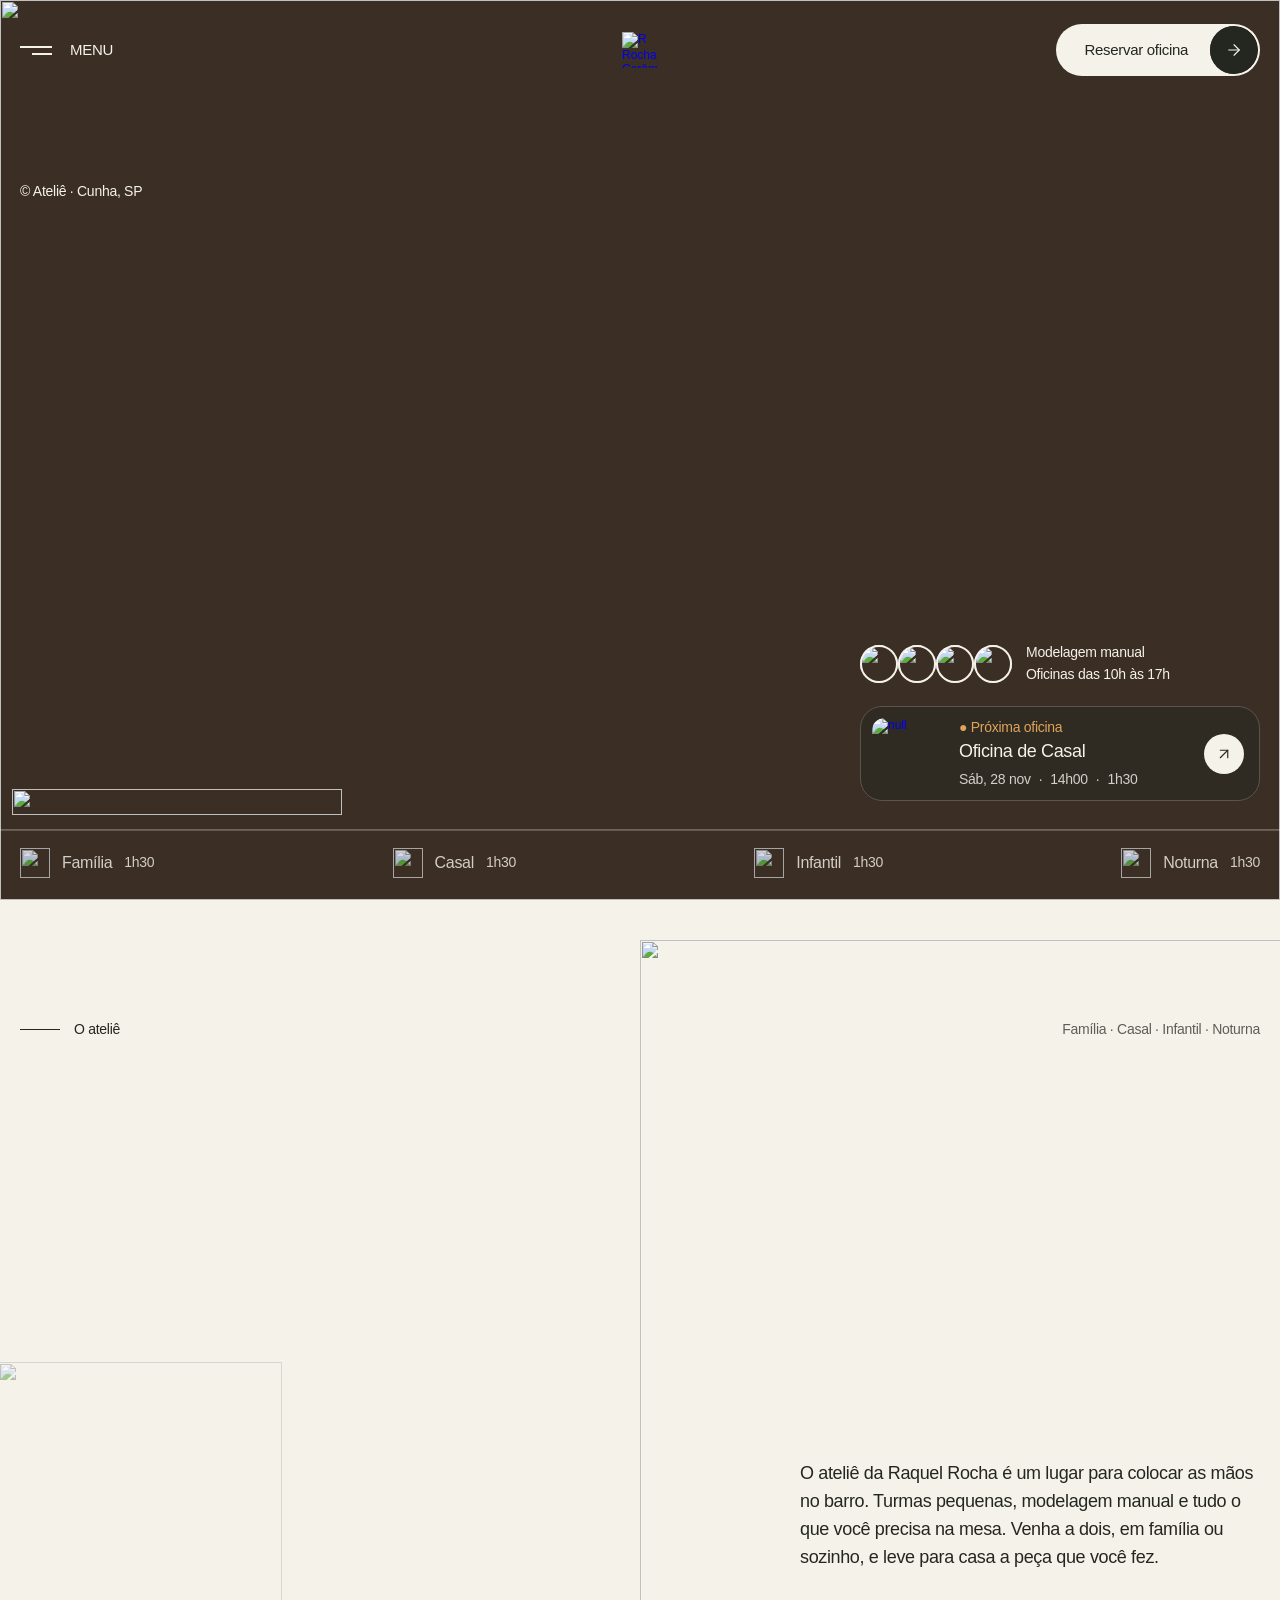
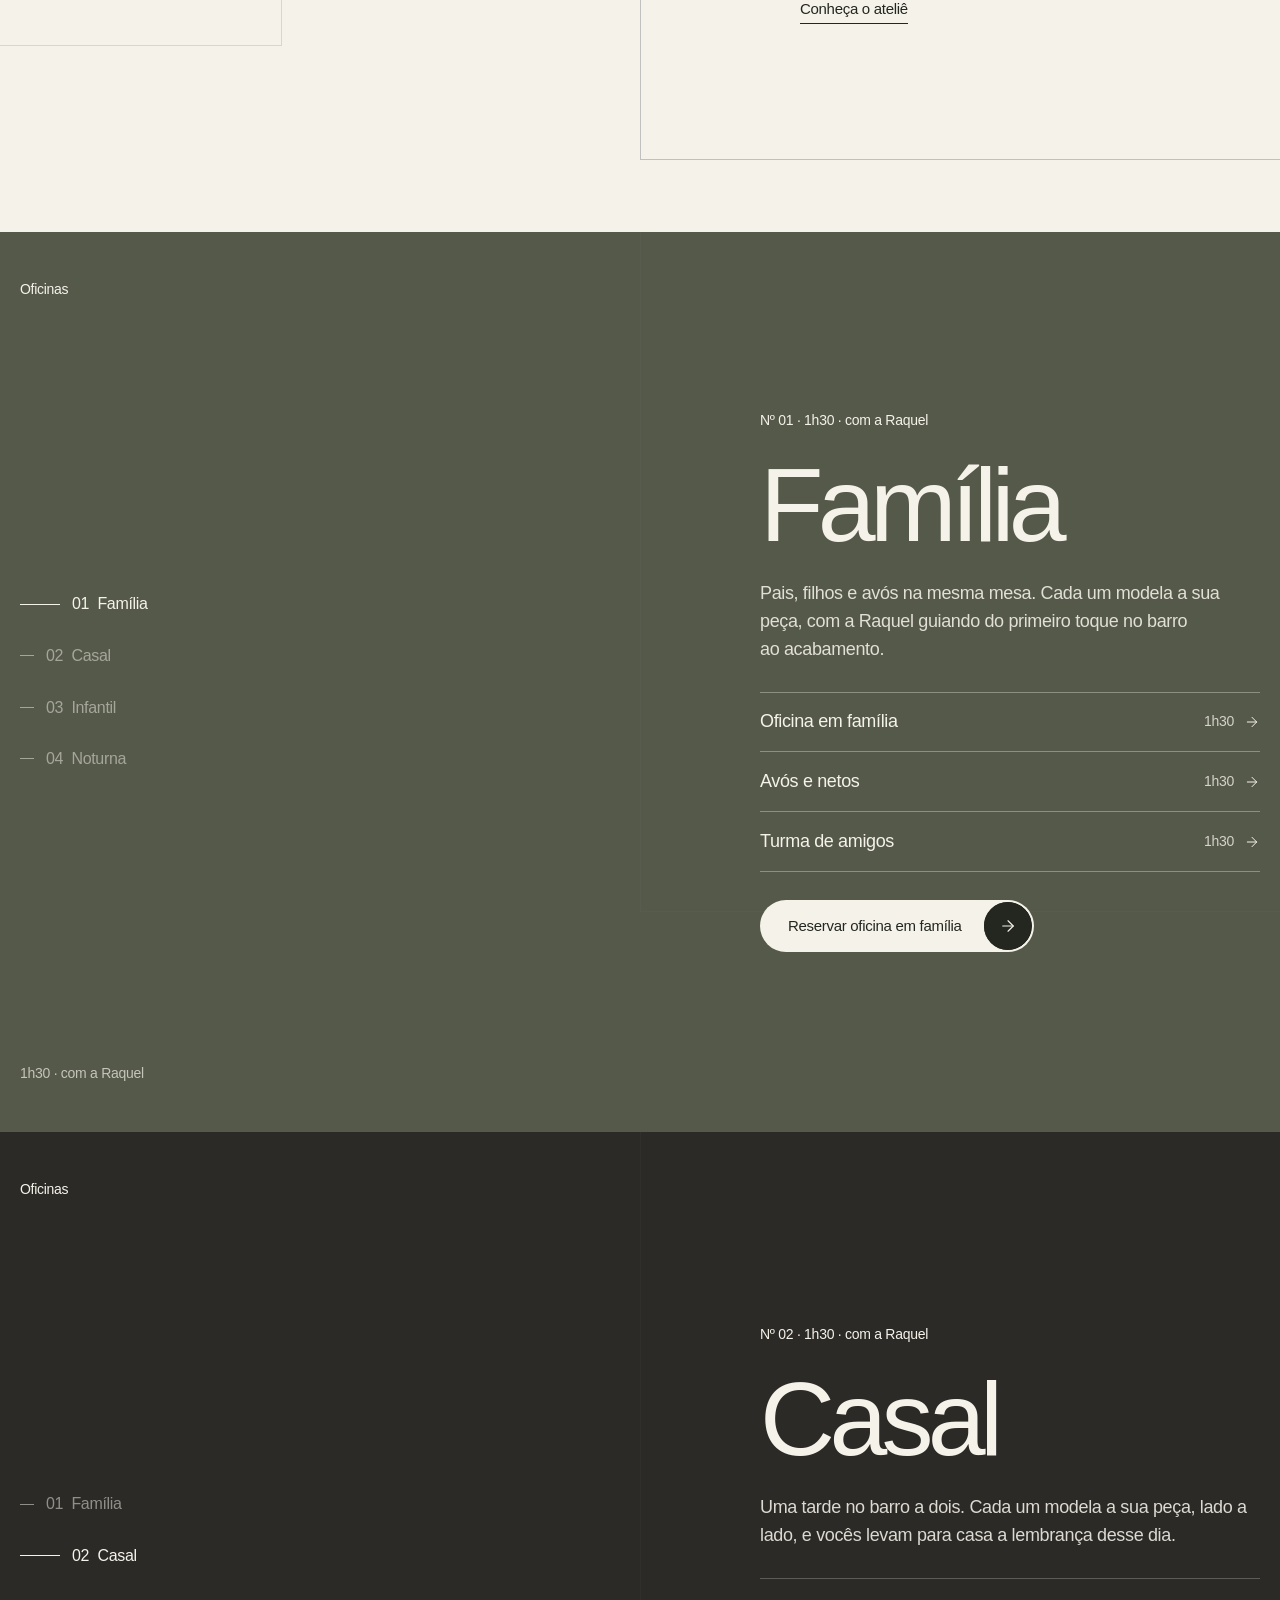
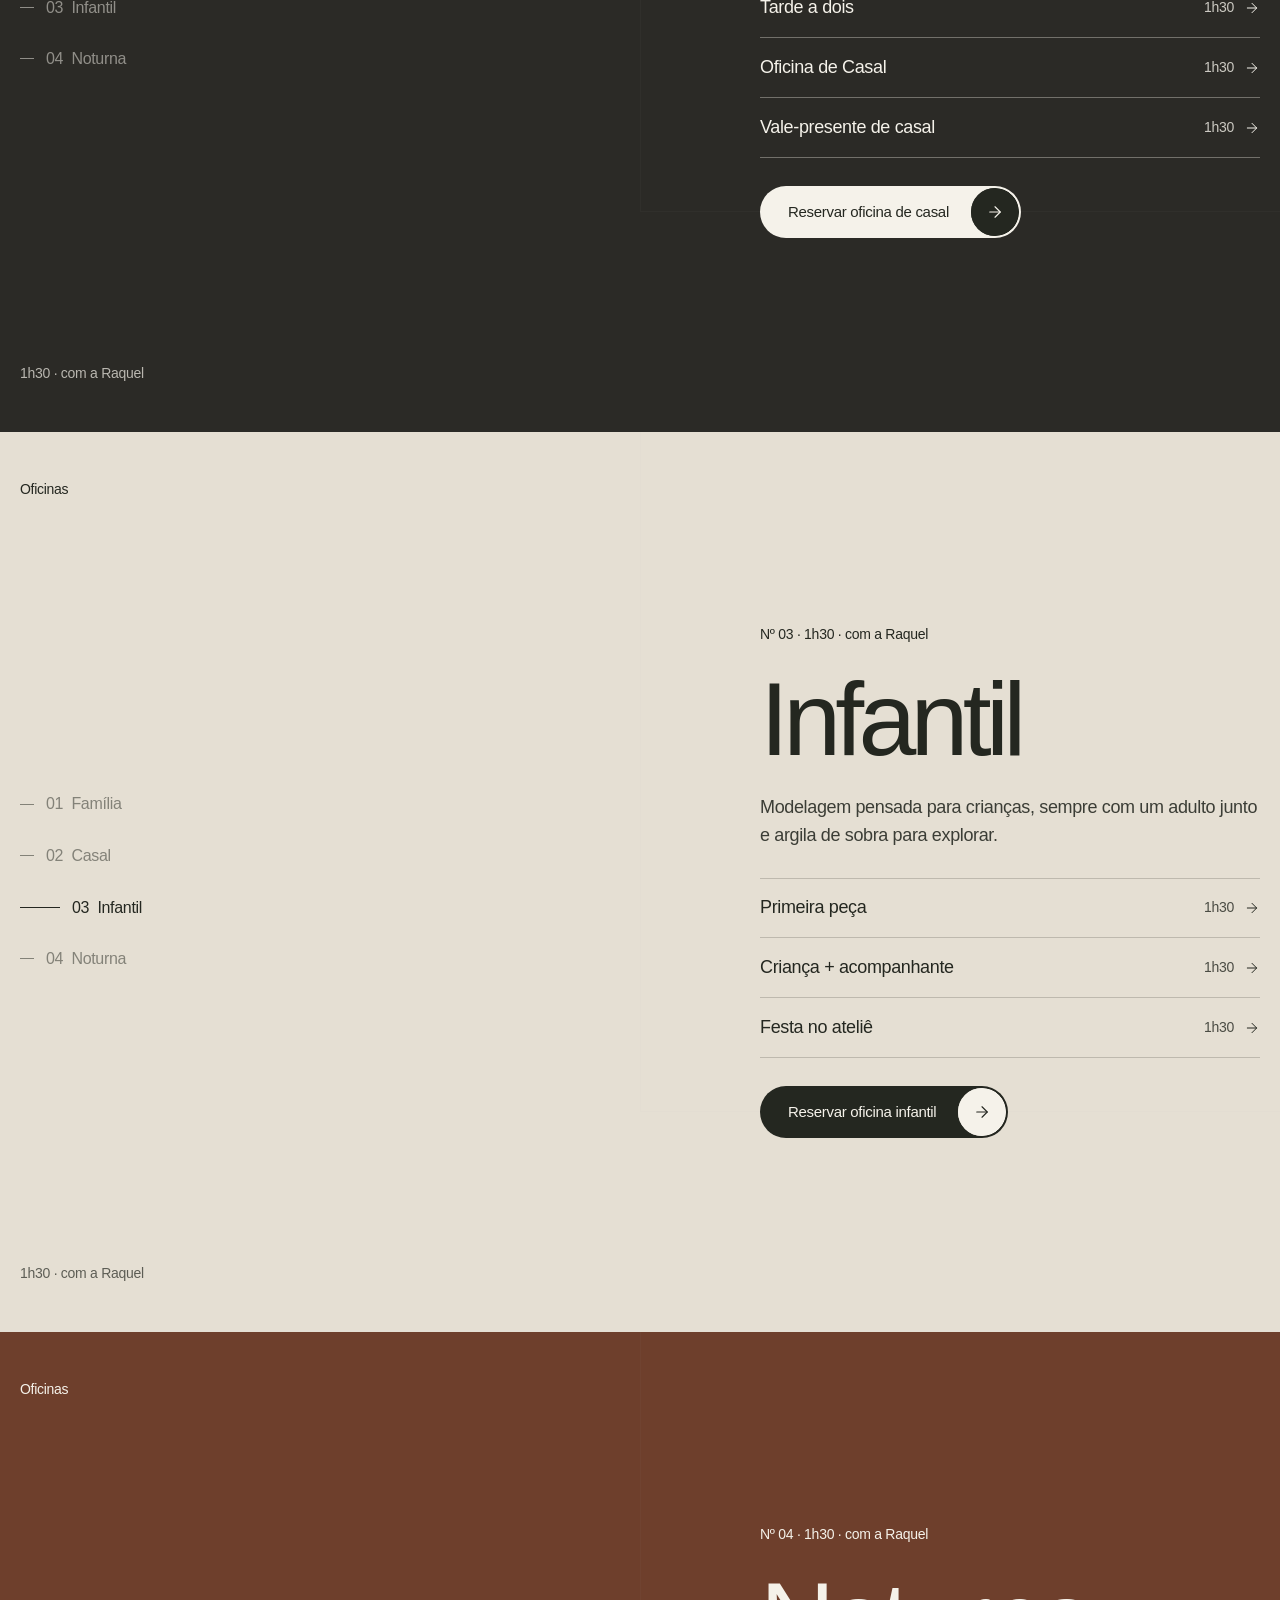
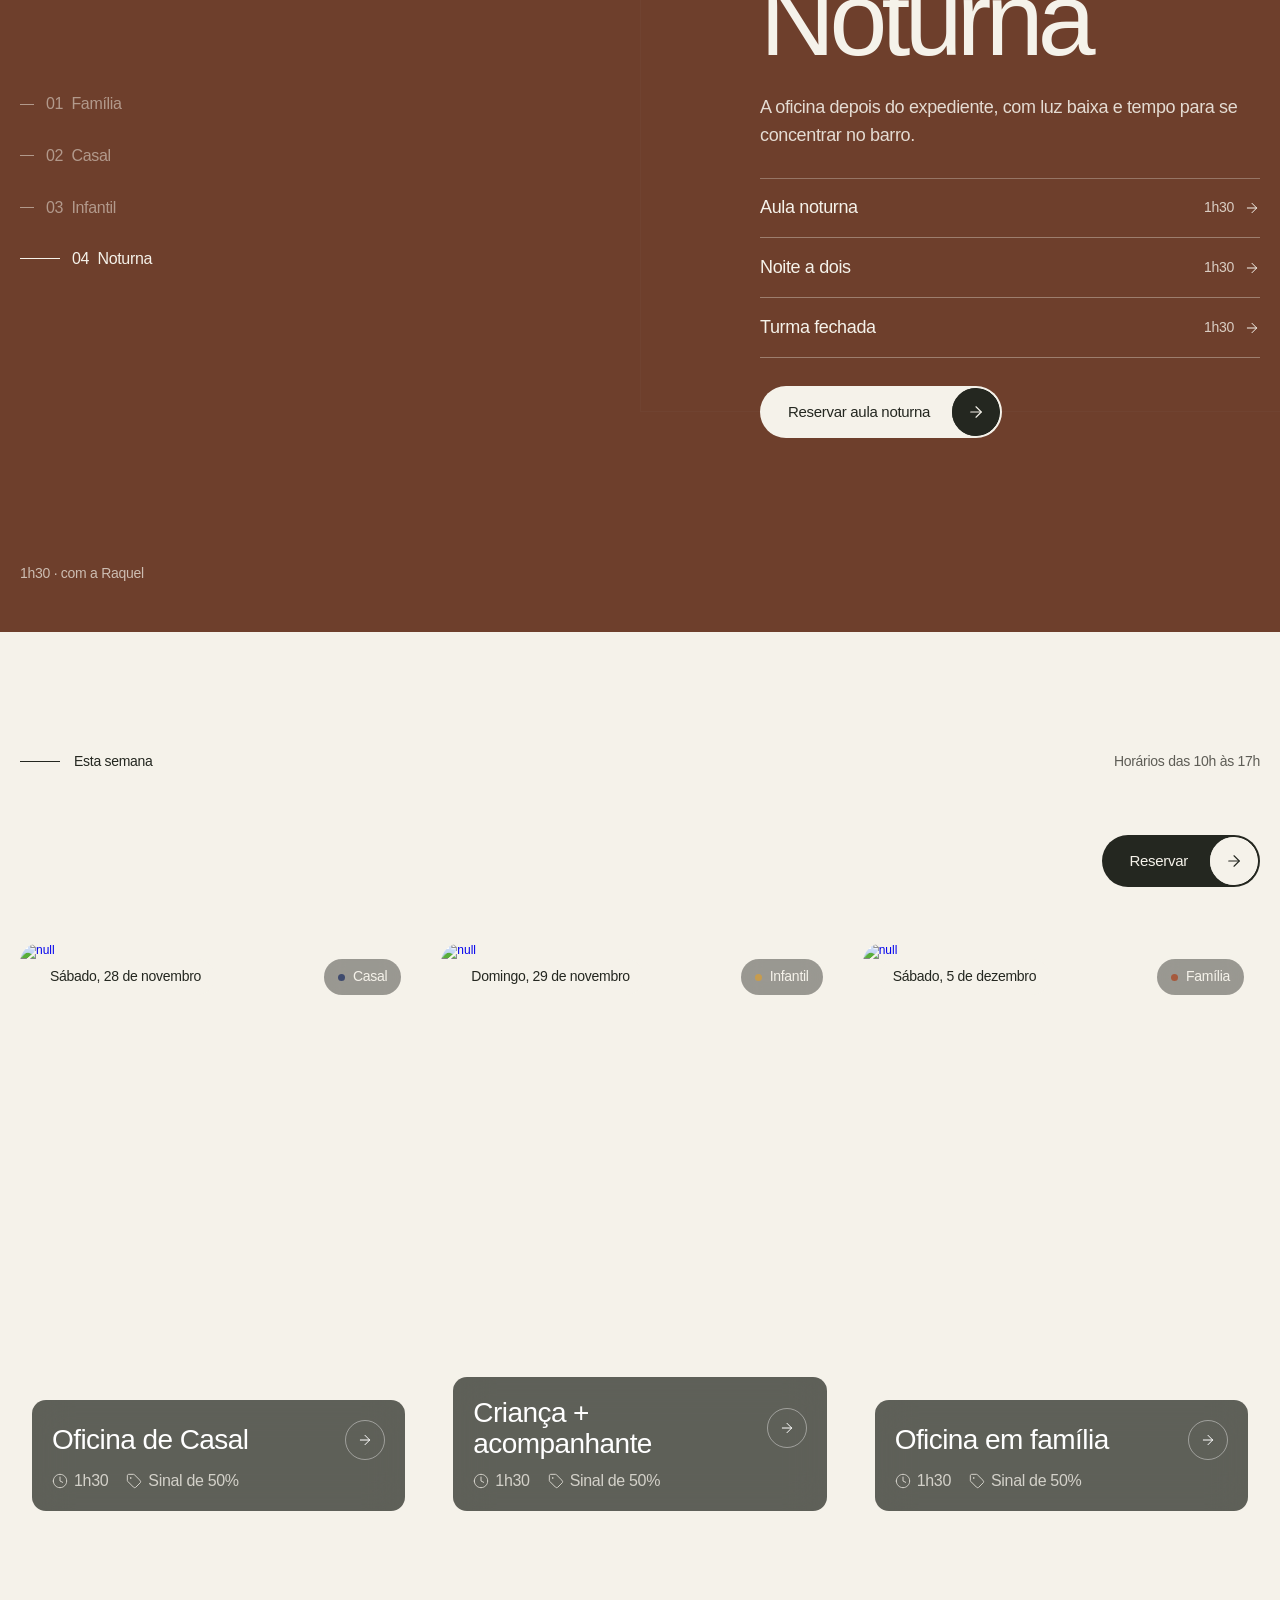
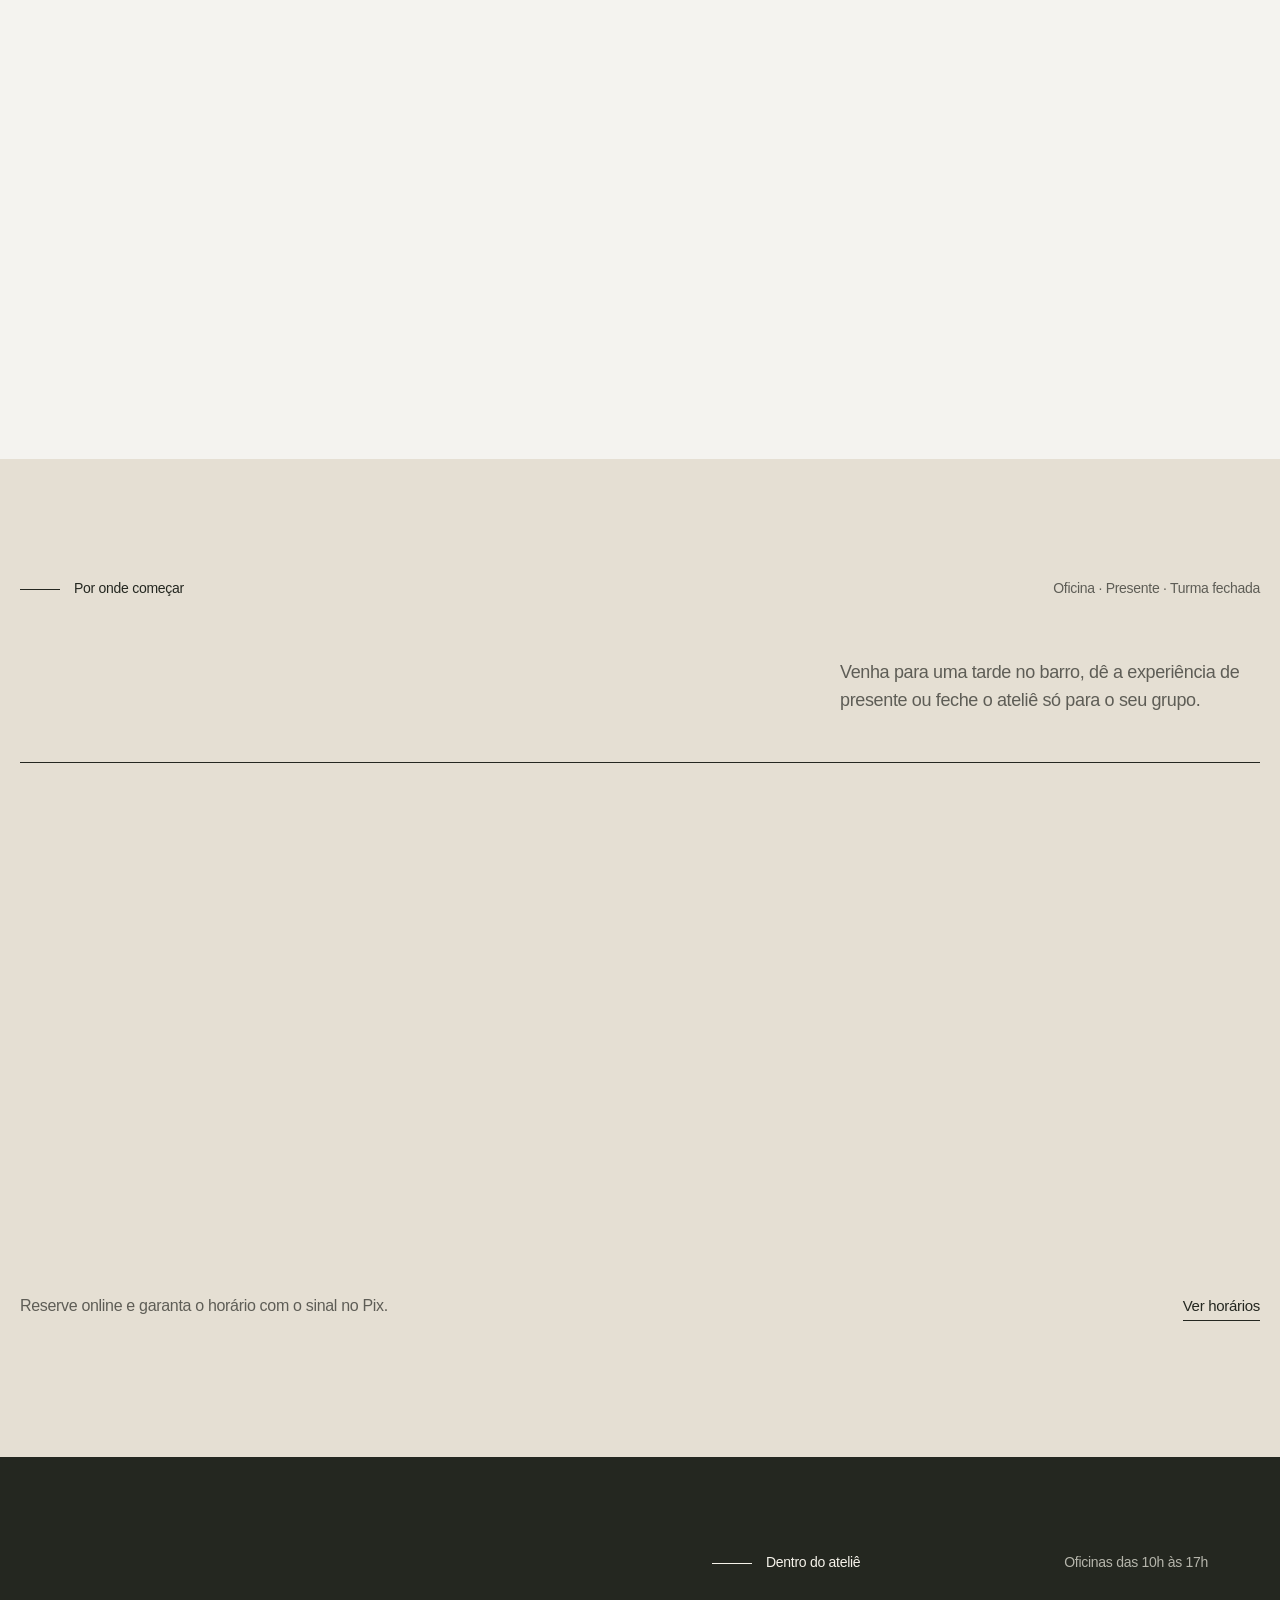
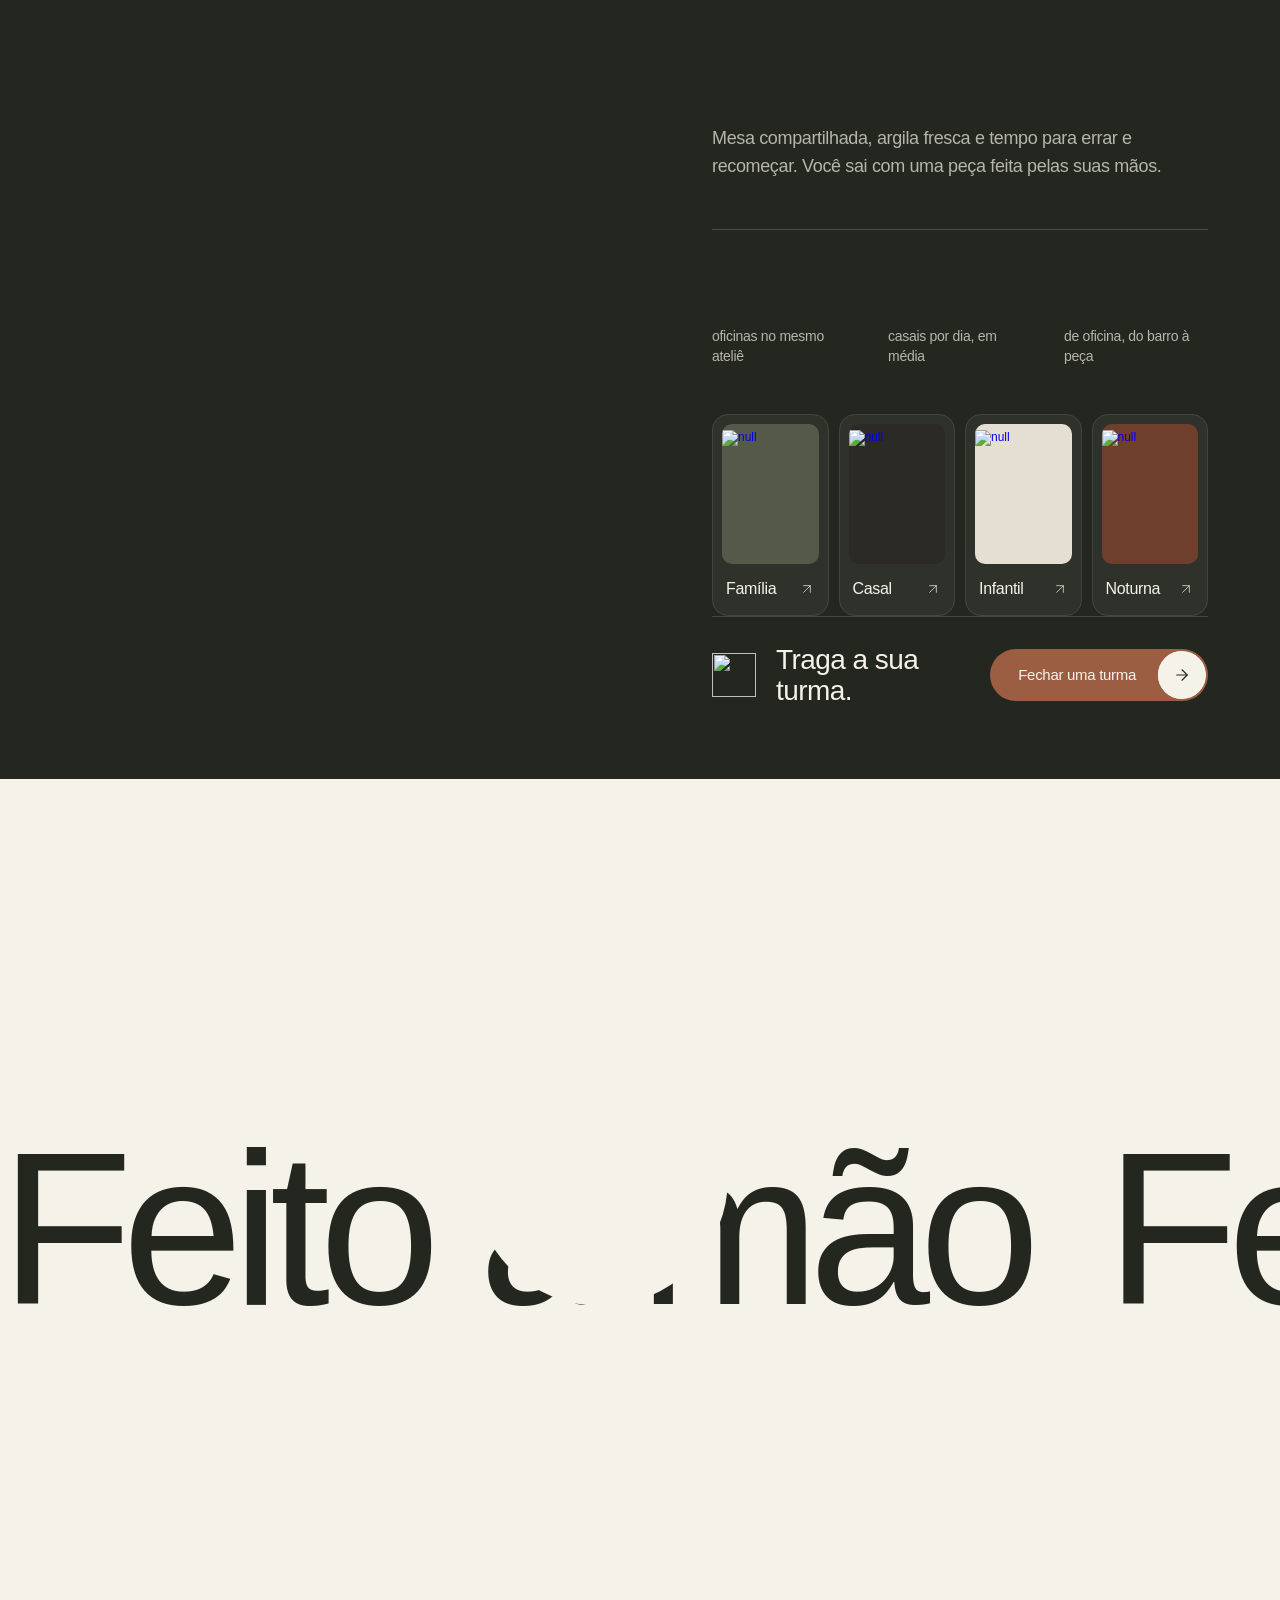
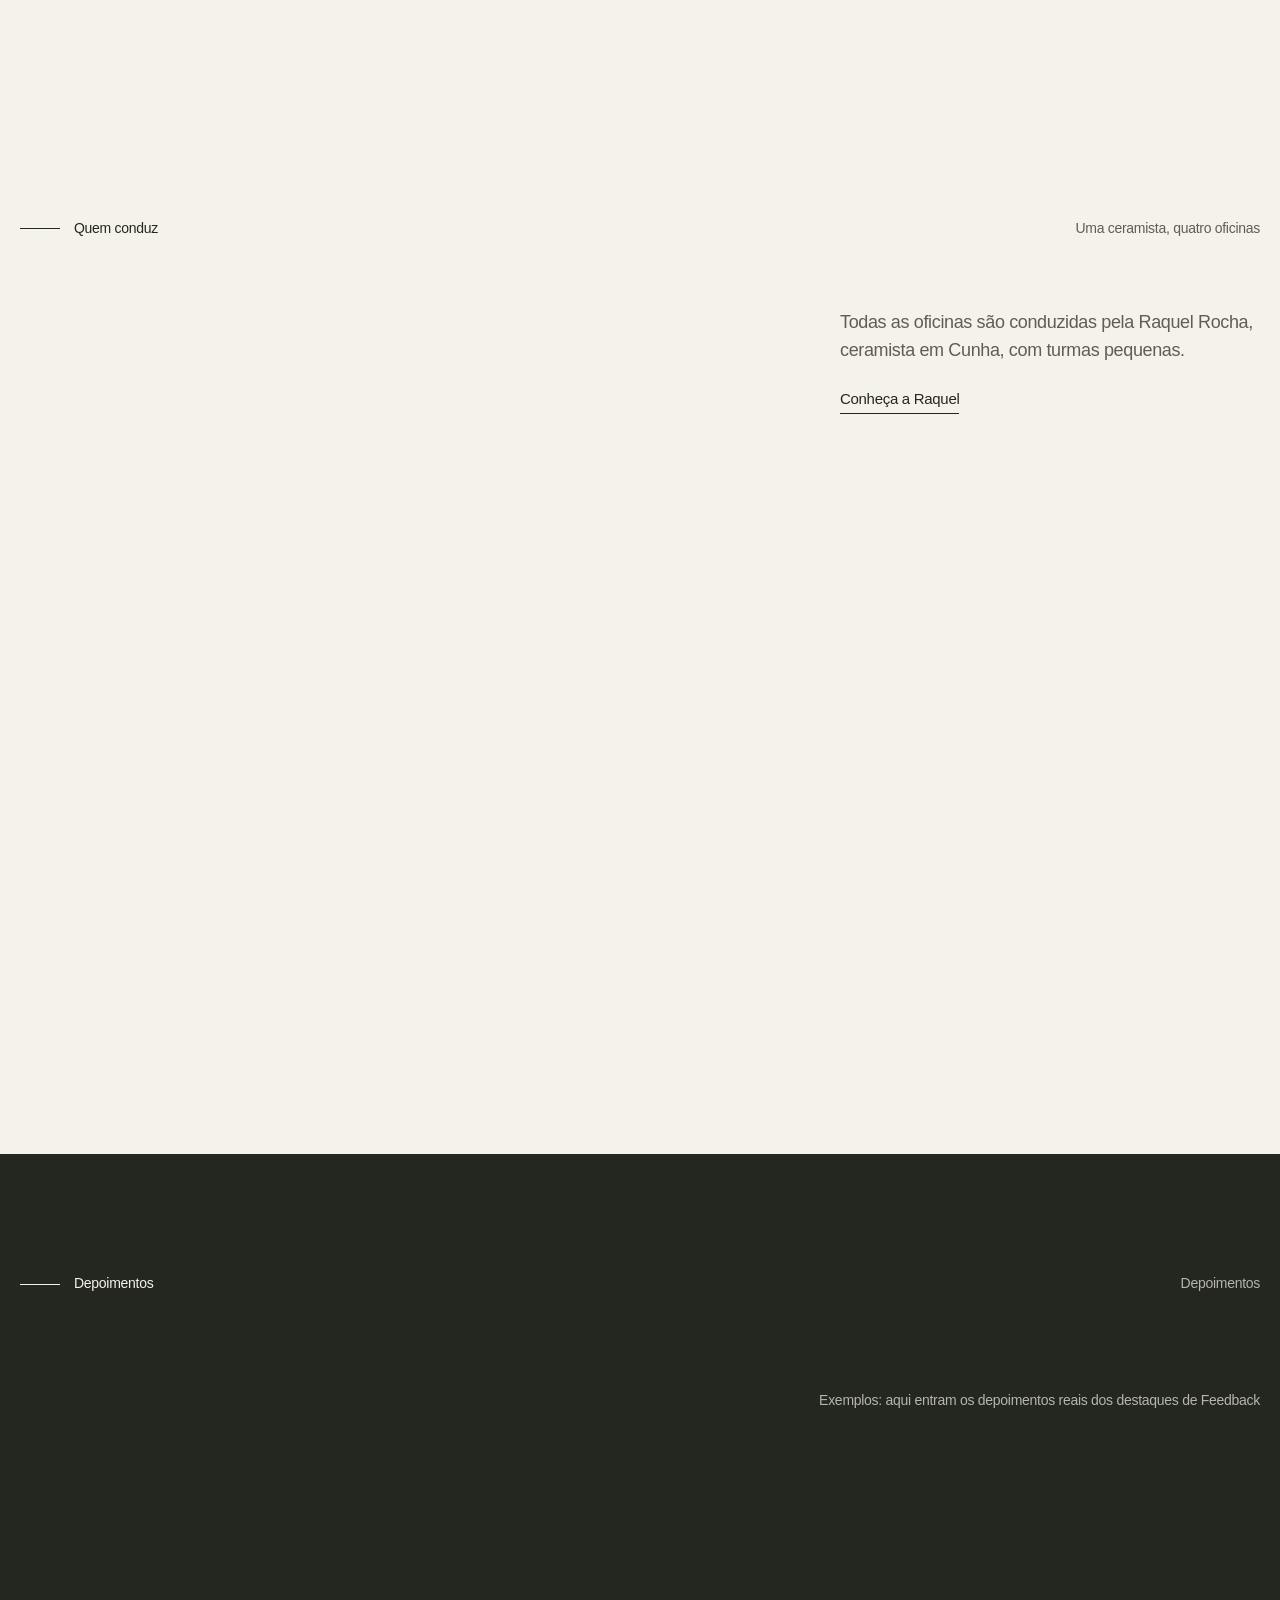
==== commit 49487484: "Turn the template into the Raquel Rocha Cerâmica demo - Home translated to Portuguese with Raquel's " ====
--- a/index.html
+++ b/index.html
@@ -6,21 +6,21 @@
 	<meta charset="utf-8">
 	<meta name="viewport" content="width=device-width">
 	<meta name="generator" content="Framer 6d5a0f2">
-	<title>Handsel — Creative Workshop &amp; Pottery Studio Framer Template</title>
-    <link rel="canonical" href="https://handsel.framer.website/"><meta property="og:url" content="https://handsel.framer.website/"><meta name="description" content="Handsel is a premium Framer template for craft studios and creative workshops, with CMS classes, dated sessions, tutors, a journal, booking requests and gift cards.">
+	<title>Raquel Rocha Cerâmica — Oficinas de cerâmica em Cunha</title>
+    <link rel="canonical" href="https://dsalessales.github.io/ceramica/"><meta property="og:url" content="https://dsalessales.github.io/ceramica/"><meta name="description" content="Oficinas de modelagem manual em Cunha, SP: casal, família, crianças e aula noturna. Reserve o horário e pague o sinal no Pix.">
     <meta name="framer-search-index" content="/ceramica/assets/framerusercontent.com/sites/5Rfp7hj7qu9mBkKNuzoZov/searchIndex-MRpCVKsYzNXd.json">
     <meta name="framer-search-index-fallback" content="/ceramica/assets/framerusercontent.com/sites/5Rfp7hj7qu9mBkKNuzoZov/searchIndex-f2y93BwzWCJg.json">
     <link href="/ceramica/assets/framerusercontent.com/images/6ryJ285mCVHLwijM36QNRlIKU.svg" rel="icon" media="(prefers-color-scheme: light)">
     <link href="/ceramica/assets/framerusercontent.com/images/XB0OILVMAvXHxVb258yqX3s0huo.svg" rel="icon" media="(prefers-color-scheme: dark)">
     <!-- Open Graph -->
     <meta property="og:type" content="website">
-    <meta property="og:title" content="Handsel — Creative Workshop &amp; Pottery Studio Framer Template">
-    <meta property="og:description" content="Handsel is a premium Framer template for craft studios and creative workshops, with CMS classes, dated sessions, tutors, a journal, booking requests and gift cards.">
+    <meta property="og:title" content="Raquel Rocha Cerâmica — Oficinas de cerâmica em Cunha">
+    <meta property="og:description" content="Oficinas de modelagem manual em Cunha, SP: casal, família, crianças e aula noturna. Reserve o horário e pague o sinal no Pix.">
     <meta property="og:image" content="/ceramica/assets/framerusercontent.com/assets/ZITyysTwZjIINkRoVlwIDiGtLw.webp">
     <!-- X -->
     <meta name="twitter:card" content="summary_large_image">
-    <meta name="twitter:title" content="Handsel — Creative Workshop &amp; Pottery Studio Framer Template">
-    <meta name="twitter:description" content="Handsel is a premium Framer template for craft studios and creative workshops, with CMS classes, dated sessions, tutors, a journal, booking requests and gift cards.">
+    <meta name="twitter:title" content="Raquel Rocha Cerâmica — Oficinas de cerâmica em Cunha">
+    <meta name="twitter:description" content="Oficinas de modelagem manual em Cunha, SP: casal, família, crianças e aula noturna. Reserve o horário e pague o sinal no Pix.">
     <meta name="twitter:image" content="/ceramica/assets/framerusercontent.com/assets/ZITyysTwZjIINkRoVlwIDiGtLw.webp">
 	
 	
@@ -123,16 +123,16 @@
     
     <!-- End of bodyStart -->
 	
-	<div id="main" data-framer-hydrate-v2="{&quot;routeId&quot;:&quot;augiA20Il&quot;,&quot;localeId&quot;:&quot;default&quot;,&quot;breakpoints&quot;:[{&quot;hash&quot;:&quot;72rtr7&quot;,&quot;mediaQuery&quot;:&quot;(min-width: 1200px)&quot;},{&quot;hash&quot;:&quot;1brw2zx&quot;,&quot;mediaQuery&quot;:&quot;(min-width: 810px) and (max-width: 1199.98px)&quot;},{&quot;hash&quot;:&quot;3u3pcq&quot;,&quot;mediaQuery&quot;:&quot;(max-width: 809.98px)&quot;},{&quot;hash&quot;:&quot;9ubqt7&quot;,&quot;mediaQuery&quot;:&quot;(min-width: 1200px)&quot;},{&quot;hash&quot;:&quot;34mwnj&quot;,&quot;mediaQuery&quot;:&quot;(min-width: 810px) and (max-width: 1199.98px)&quot;},{&quot;hash&quot;:&quot;be20tc&quot;,&quot;mediaQuery&quot;:&quot;(max-width: 809.98px)&quot;}]}" data-framer-ssr-released-at="2026-10-23T13:25:39.779Z" data-framer-page-optimized-at="2026-10-26T15:15:21.682Z" data-framer-generated-page><!--$--><style data-framer-html-style>:root body { background: rgb(244, 243, 239); }</style><div class="framer-jrDPE framer-FI5hm framer-DDVUF framer-kBhEB framer-9ubqt7" data-layout-template="true" style="min-height:100vh;width:auto"><div class="framer-bg38qc-container"><!--$--><link href="https://unpkg.com/lenis@1.3.23/dist/lenis.css" rel="stylesheet"><!--/$--></div><div class="framer-1m4q019-container" data-framer-name="Header" name="Header"><div class="ssr-variant hidden-be20tc hidden-34mwnj"><div name="Header" class="framer-MAbnr framer-FI5hm framer-M0Vzb framer-4KBIn framer-1fgm8k8 framer-v-1fgm8k8" data-framer-name="Light" style="width:100%"><div class="framer-14emq21" data-framer-name="Container"><div class="framer-14akvbm" data-border="true" data-framer-name="Menu button" data-highlight="true" tabindex="0" style="--border-bottom-width:0px;--border-color:rgba(0, 0, 0, 0);--border-left-width:0px;--border-right-width:0px;--border-style:solid;--border-top-width:0px;background-color:rgba(0, 0, 0, 0);border-bottom-left-radius:3px;border-bottom-right-radius:3px;border-top-left-radius:3px;border-top-right-radius:3px"><div class="framer-9jpypr" data-framer-name="Icon"><div class="framer-1bu5kql" data-framer-name="Line 1" style="background-color:var(--token-7417b8de-199c-4ccb-adad-ed33a344549a);transform:none"></div><div class="framer-2mtkqc" data-framer-name="Line 2" style="background-color:var(--token-7417b8de-199c-4ccb-adad-ed33a344549a);transform:none"></div></div><div class="framer-1jrpldw" data-framer-component-type="RichTextContainer" style="--extracted-r6o4lv:var(--token-7417b8de-199c-4ccb-adad-ed33a344549a);transform:none"><p class="framer-text framer-styles-preset-19oy0i6" data-styles-preset="fgCQXPto_" dir="auto" style="--framer-text-alignment:start;--framer-text-color:var(--extracted-r6o4lv, var(--token-7417b8de-199c-4ccb-adad-ed33a344549a))">MENU</p></div></div><!--$--><a class="framer-7jn40t framer-on1xio" data-framer-name="Brand" href="./" data-framer-page-link-current="true"><div class="framer-ni0inq" data-framer-name="Logo"><div style="position:absolute;border-radius:inherit;corner-shape:inherit;top:0;right:0;bottom:0;left:0" data-framer-background-image-wrapper="true"><img decoding="async" width="80" height="80" src="/ceramica/assets/framerusercontent.com/images/XB0OILVMAvXHxVb258yqX3s0huo.svg?width=80&amp;height=80" alt="Handsel" style="display:block;width:100%;height:100%;border-radius:inherit;corner-shape:inherit;object-position:center;object-fit:cover"></div></div></a><!--/$--><div class="framer-1luzl3u" data-framer-name="Action"><!--$--><div class="framer-1efc1eh-container" data-framer-name="Pill button" name="Pill button"><!--$--><a name="Pill button" class="framer-6INUX framer-4KBIn framer-mtyzrd framer-v-1ysb1mb framer-pp7rb" data-framer-name="Paper" href="./classes" style="background-color:var(--token-7417b8de-199c-4ccb-adad-ed33a344549a);border-bottom-left-radius:999px;border-bottom-right-radius:999px;border-top-left-radius:999px;border-top-right-radius:999px"><div class="framer-1ay5s78" data-framer-name="Inner" style="border-bottom-left-radius:999px;border-bottom-right-radius:999px;border-top-left-radius:999px;border-top-right-radius:999px"><div class="framer-14lxrfp" data-framer-name="Fill" style="background-color:var(--token-a5ffb0c0-ac59-4181-b403-eccbaffc5763);border-bottom-left-radius:999px;border-bottom-right-radius:999px;border-top-left-radius:999px;border-top-right-radius:999px"></div><div class="framer-t6j7rv" data-framer-name="Label wrap"><div class="framer-1ibapyi" data-framer-name="Label" data-framer-component-type="RichTextContainer" style="--extracted-r6o4lv:var(--token-a5ffb0c0-ac59-4181-b403-eccbaffc5763);transform:none"><p class="framer-text framer-styles-preset-19oy0i6" data-styles-preset="fgCQXPto_" dir="auto" style="--framer-text-alignment:start;--framer-text-color:var(--extracted-r6o4lv, var(--token-a5ffb0c0-ac59-4181-b403-eccbaffc5763))">Browse classes</p></div></div><div class="framer-uvf3hm" data-framer-name="Circle" style="background-color:var(--token-a5ffb0c0-ac59-4181-b403-eccbaffc5763);border-bottom-left-radius:999px;border-bottom-right-radius:999px;border-top-left-radius:999px;border-top-right-radius:999px"><svg data-framer-name="Arrow icon" class="framer-SYorz framer-174ylgp" role="presentation" viewBox="0 0 24 24" style="--1m973uw:rgb(245, 242, 234);--js9iwy:1.5;transform:none"><use href="#1175957644"/></svg></div></div></a><!--/$--></div><!--/$--></div></div></div></div><div class="ssr-variant hidden-9ubqt7"><div name="Header" class="framer-MAbnr framer-FI5hm framer-M0Vzb framer-4KBIn framer-1fgm8k8 framer-v-ebruvl" data-framer-name="Mobile Light" style="width:100%"><div class="framer-14emq21" data-framer-name="Container"><div class="framer-14akvbm" data-border="true" data-framer-name="Menu button" data-highlight="true" tabindex="0" style="--border-bottom-width:0px;--border-color:rgba(0, 0, 0, 0);--border-left-width:0px;--border-right-width:0px;--border-style:solid;--border-top-width:0px;background-color:rgba(0, 0, 0, 0);border-bottom-left-radius:3px;border-bottom-right-radius:3px;border-top-left-radius:3px;border-top-right-radius:3px"><div class="framer-9jpypr" data-framer-name="Icon"><div class="framer-1bu5kql" data-framer-name="Line 1" style="background-color:var(--token-7417b8de-199c-4ccb-adad-ed33a344549a);transform:none"></div><div class="framer-2mtkqc" data-framer-name="Line 2" style="background-color:var(--token-7417b8de-199c-4ccb-adad-ed33a344549a);transform:none"></div></div><div class="framer-1jrpldw" data-framer-component-type="RichTextContainer" style="--extracted-r6o4lv:var(--token-7417b8de-199c-4ccb-adad-ed33a344549a);transform:none"><p class="framer-text framer-styles-preset-19oy0i6" data-styles-preset="fgCQXPto_" dir="auto" style="--framer-text-alignment:start;--framer-text-color:var(--extracted-r6o4lv, var(--token-7417b8de-199c-4ccb-adad-ed33a344549a))">MENU</p></div></div><!--$--><a class="framer-7jn40t framer-on1xio" data-framer-name="Brand" href="./" data-framer-page-link-current="true"><div class="framer-ni0inq" data-framer-name="Logo"><div style="position:absolute;border-radius:inherit;corner-shape:inherit;top:0;right:0;bottom:0;left:0" data-framer-background-image-wrapper="true"><img decoding="async" width="80" height="80" src="/ceramica/assets/framerusercontent.com/images/XB0OILVMAvXHxVb258yqX3s0huo.svg?width=80&amp;height=80" alt="Handsel" style="display:block;width:100%;height:100%;border-radius:inherit;corner-shape:inherit;object-position:center;object-fit:cover"></div></div></a><!--/$--></div></div></div></div><style data-framer-html-style>html body { background: rgb(244, 243, 239); }</style><div data-framer-root class="framer-FH7IG framer-FI5hm framer-o4Hme framer-4WUvp framer-kBhEB framer-sGxOG framer-M0Vzb framer-DDVUF framer-72rtr7" style="min-height:100vh;width:auto;display:contents"><div class="framer-d85z1b" data-framer-name="Page Frame"><div class="framer-kq7zx4-container hidden-3u3pcq" data-code-component-plugin-id="api" data-framer-name="Travel object" name="Travel object"><!--$--><div style="height:100%;width:100%;pointer-events:none"><style>@media (min-width: 810px) and (prefers-reduced-motion: no-preference) { [data-framer-name="Hero vase"] { visibility: hidden; } [data-framer-name="Hero vase shadow"] { filter: opacity(0); } }</style></div><!--/$--></div><!--$--><div class="framer-vhmgzv" data-framer-name="Hero" style="overflow:hidden;transform-origin:50% 100%;border-radius:0px;filter:brightness(1);transform:none"><div class="framer-zghram" data-framer-name="Wall"><div style="position:absolute;border-radius:inherit;corner-shape:inherit;top:0;right:0;bottom:0;left:0" data-framer-background-image-wrapper="true"><img decoding="async" width="2200" height="1227" sizes="(min-width: 1200px) 100vw, (min-width: 810px) and (max-width: 1199.98px) 100vw, (max-width: 809.98px) 100vw" srcset="/ceramica/assets/framerusercontent.com/images/AGn2FSbTcxS5uYMgG5juk3Jx4E.webp?scale-down-to=512&amp;width=2200&amp;height=1227 512w,/ceramica/assets/framerusercontent.com/images/AGn2FSbTcxS5uYMgG5juk3Jx4E.webp?scale-down-to=1024&amp;width=2200&amp;height=1227 1024w,/ceramica/assets/framerusercontent.com/images/AGn2FSbTcxS5uYMgG5juk3Jx4E.webp?scale-down-to=2048&amp;width=2200&amp;height=1227 2048w,/ceramica/assets/framerusercontent.com/images/AGn2FSbTcxS5uYMgG5juk3Jx4E.webp?width=2200&amp;height=1227 2200w" src="/ceramica/assets/framerusercontent.com/images/AGn2FSbTcxS5uYMgG5juk3Jx4E.webp?width=2200&amp;height=1227" alt style="display:block;width:100%;height:100%;border-radius:inherit;corner-shape:inherit;object-position:center;object-fit:cover"></div></div><div class="framer-4bmz5d" data-framer-name="Hero vase"><div style="position:absolute;border-radius:inherit;corner-shape:inherit;top:0;right:0;bottom:0;left:0" data-framer-background-image-wrapper="true"><img decoding="async" width="2200" height="1227" sizes="(min-width: 1200px) 100vw, (min-width: 810px) and (max-width: 1199.98px) 100vw, (max-width: 809.98px) 100vw" srcset="/ceramica/assets/framerusercontent.com/images/I8juQczEO8Y4hf6G0GPMSJd69o.webp?scale-down-to=512&amp;width=2200&amp;height=1227 512w,/ceramica/assets/framerusercontent.com/images/I8juQczEO8Y4hf6G0GPMSJd69o.webp?scale-down-to=1024&amp;width=2200&amp;height=1227 1024w,/ceramica/assets/framerusercontent.com/images/I8juQczEO8Y4hf6G0GPMSJd69o.webp?scale-down-to=2048&amp;width=2200&amp;height=1227 2048w,/ceramica/assets/framerusercontent.com/images/I8juQczEO8Y4hf6G0GPMSJd69o.webp?width=2200&amp;height=1227 2200w" src="/ceramica/assets/framerusercontent.com/images/I8juQczEO8Y4hf6G0GPMSJd69o.webp?width=2200&amp;height=1227" alt="Handmade stoneware vase" style="display:block;width:100%;height:100%;border-radius:inherit;corner-shape:inherit;object-position:center;object-fit:cover"></div></div><div class="framer-1xmhknp" data-framer-appear-id="1xmhknp" data-framer-name="Hero vase shadow" style="opacity:0.001;transform:translateY(120px)"><div style="position:absolute;border-radius:inherit;corner-shape:inherit;top:0;right:0;bottom:0;left:0" data-framer-background-image-wrapper="true"><img decoding="async" width="2200" height="1227" sizes="(min-width: 1200px) 100vw, (min-width: 810px) and (max-width: 1199.98px) 100vw, (max-width: 809.98px) 100vw" srcset="/ceramica/assets/framerusercontent.com/images/adHl88zs9JtsJpd3b6kyezzZ4.png?scale-down-to=512&amp;width=2200&amp;height=1227 512w,/ceramica/assets/framerusercontent.com/images/adHl88zs9JtsJpd3b6kyezzZ4.png?scale-down-to=1024&amp;width=2200&amp;height=1227 1024w,/ceramica/assets/framerusercontent.com/images/adHl88zs9JtsJpd3b6kyezzZ4.png?scale-down-to=2048&amp;width=2200&amp;height=1227 2048w,/ceramica/assets/framerusercontent.com/images/adHl88zs9JtsJpd3b6kyezzZ4.png?width=2200&amp;height=1227 2200w" src="/ceramica/assets/framerusercontent.com/images/adHl88zs9JtsJpd3b6kyezzZ4.png?width=2200&amp;height=1227" alt style="display:block;width:100%;height:100%;border-radius:inherit;corner-shape:inherit;object-position:center;object-fit:cover"></div></div><div class="framer-tx3r62" data-framer-name="Wordmark"><div class="framer-rxx83d" data-framer-name="Line 1"><div class="framer-n85o1n-container" data-code-component-plugin-id="api" data-framer-name="Wordmark" name="Wordmark"><!--$--><h1 style="width:100%;overflow:visible;margin:0;font-weight:inherit;position:relative"><span style="position:absolute;width:1px;height:1px;padding:0;margin:-1px;overflow:hidden;clip:rect(0 0 0 0);white-space:nowrap;border:0">Handsel</span><div aria-hidden="true" style="font-family:&quot;Bricolage Grotesque Variable&quot;, &quot;Bricolage Grotesque Variable Placeholder&quot;, sans-serif;font-size:100px;font-style:normal;font-weight:400;letter-spacing:-0.06em;line-height:0.8em;color:rgb(247, 241, 230);white-space:nowrap;visibility:hidden;margin:0;margin-left:0"><span style="display:inline-block;white-space:pre;transform:translateY(38%);opacity:0;filter:blur(12px);transition:transform 1.1s cubic-bezier(.2,.7,.1,1) 0.15s, opacity 0.9s ease 0.15s, filter 0.9s ease 0.15s">H</span><span style="display:inline-block;white-space:pre;transform:translateY(38%);opacity:0;filter:blur(12px);transition:transform 1.1s cubic-bezier(.2,.7,.1,1) 0.22s, opacity 0.9s ease 0.22s, filter 0.9s ease 0.22s">a</span><span style="display:inline-block;white-space:pre;transform:translateY(38%);opacity:0;filter:blur(12px);transition:transform 1.1s cubic-bezier(.2,.7,.1,1) 0.29000000000000004s, opacity 0.9s ease 0.29000000000000004s, filter 0.9s ease 0.29000000000000004s">n</span><span style="display:inline-block;white-space:pre;transform:translateY(38%);opacity:0;filter:blur(12px);transition:transform 1.1s cubic-bezier(.2,.7,.1,1) 0.36s, opacity 0.9s ease 0.36s, filter 0.9s ease 0.36s">d</span><span style="display:inline-block;white-space:pre;transform:translateY(38%);opacity:0;filter:blur(12px);transition:transform 1.1s cubic-bezier(.2,.7,.1,1) 0.43000000000000005s, opacity 0.9s ease 0.43000000000000005s, filter 0.9s ease 0.43000000000000005s">s</span><span style="display:inline-block;white-space:pre;transform:translateY(38%);opacity:0;filter:blur(12px);transition:transform 1.1s cubic-bezier(.2,.7,.1,1) 0.5s, opacity 0.9s ease 0.5s, filter 0.9s ease 0.5s">e</span><span style="display:inline-block;white-space:pre;transform:translateY(38%);opacity:0;filter:blur(12px);transition:transform 1.1s cubic-bezier(.2,.7,.1,1) 0.5700000000000001s, opacity 0.9s ease 0.5700000000000001s, filter 0.9s ease 0.5700000000000001s">l</span></div></h1><!--/$--></div></div><div class="framer-3rt1d7" data-framer-appear-id="3rt1d7" data-framer-component-type="RichTextContainer" style="opacity:0.001;transform:translateY(16px)"><p class="framer-text framer-styles-preset-1q1jwlz" data-styles-preset="GUFAURI25" dir="auto" style="--framer-text-alignment:start;--framer-text-color:var(--token-7417b8de-199c-4ccb-adad-ed33a344549a)">© Since 2014 · Bristol</p></div></div><div class="framer-1pusk1u" data-framer-name="Line 2"><div class="framer-1xdgdog" data-framer-name="Wrap"><div class="framer-1olsxcu-container" data-code-component-plugin-id="api" data-framer-name="Wordmark" name="Wordmark"><!--$--><div style="width:100%;overflow:visible;margin:0;font-weight:inherit;position:relative"><span style="position:absolute;width:1px;height:1px;padding:0;margin:-1px;overflow:hidden;clip:rect(0 0 0 0);white-space:nowrap;border:0">Craft studio</span><div aria-hidden="true" style="font-family:&quot;Bricolage Grotesque Variable&quot;, &quot;Bricolage Grotesque Variable Placeholder&quot;, sans-serif;font-size:100px;font-style:normal;font-weight:400;letter-spacing:-0.06em;line-height:0.8em;color:rgba(245, 242, 234, 0.9);white-space:nowrap;visibility:hidden;margin:0;margin-left:0"><span style="display:inline-block;white-space:pre;transform:translateY(38%);opacity:0;filter:blur(12px);transition:transform 1.1s cubic-bezier(.2,.7,.1,1) 0.6s, opacity 0.9s ease 0.6s, filter 0.9s ease 0.6s">C</span><span style="display:inline-block;white-space:pre;transform:translateY(38%);opacity:0;filter:blur(12px);transition:transform 1.1s cubic-bezier(.2,.7,.1,1) 0.6699999999999999s, opacity 0.9s ease 0.6699999999999999s, filter 0.9s ease 0.6699999999999999s">r</span><span style="display:inline-block;white-space:pre;transform:translateY(38%);opacity:0;filter:blur(12px);transition:transform 1.1s cubic-bezier(.2,.7,.1,1) 0.74s, opacity 0.9s ease 0.74s, filter 0.9s ease 0.74s">a</span><span style="display:inline-block;white-space:pre;transform:translateY(38%);opacity:0;filter:blur(12px);transition:transform 1.1s cubic-bezier(.2,.7,.1,1) 0.81s, opacity 0.9s ease 0.81s, filter 0.9s ease 0.81s">f</span><span style="display:inline-block;white-space:pre;transform:translateY(38%);opacity:0;filter:blur(12px);transition:transform 1.1s cubic-bezier(.2,.7,.1,1) 0.88s, opacity 0.9s ease 0.88s, filter 0.9s ease 0.88s">t</span><span style="display:inline-block;white-space:pre;transform:translateY(38%);opacity:0;filter:blur(12px);transition:transform 1.1s cubic-bezier(.2,.7,.1,1) 0.95s, opacity 0.9s ease 0.95s, filter 0.9s ease 0.95s"> </span><span style="display:inline-block;white-space:pre;transform:translateY(38%);opacity:0;filter:blur(12px);transition:transform 1.1s cubic-bezier(.2,.7,.1,1) 1.02s, opacity 0.9s ease 1.02s, filter 0.9s ease 1.02s">s</span><span style="display:inline-block;white-space:pre;transform:translateY(38%);opacity:0;filter:blur(12px);transition:transform 1.1s cubic-bezier(.2,.7,.1,1) 1.09s, opacity 0.9s ease 1.09s, filter 0.9s ease 1.09s">t</span><span style="display:inline-block;white-space:pre;transform:translateY(38%);opacity:0;filter:blur(12px);transition:transform 1.1s cubic-bezier(.2,.7,.1,1) 1.1600000000000001s, opacity 0.9s ease 1.1600000000000001s, filter 0.9s ease 1.1600000000000001s">u</span><span style="display:inline-block;white-space:pre;transform:translateY(38%);opacity:0;filter:blur(12px);transition:transform 1.1s cubic-bezier(.2,.7,.1,1) 1.23s, opacity 0.9s ease 1.23s, filter 0.9s ease 1.23s">d</span><span style="display:inline-block;white-space:pre;transform:translateY(38%);opacity:0;filter:blur(12px);transition:transform 1.1s cubic-bezier(.2,.7,.1,1) 1.3s, opacity 0.9s ease 1.3s, filter 0.9s ease 1.3s">i</span><span style="display:inline-block;white-space:pre;transform:translateY(38%);opacity:0;filter:blur(12px);transition:transform 1.1s cubic-bezier(.2,.7,.1,1) 1.37s, opacity 0.9s ease 1.37s, filter 0.9s ease 1.37s">o</span></div></div><!--/$--></div></div></div><div class="framer-1g39c54" data-framer-name="Spacer"></div><div class="framer-hyr1mi" data-framer-name="Bottom"><div class="framer-1ltngoy" data-framer-component-type="RichTextContainer" style="transform:none"><p class="framer-text framer-styles-preset-1ehgqb6" data-styles-preset="ytrUq0phR" dir="auto" style="--framer-text-alignment:start;--framer-text-color:var(--token-7417b8de-199c-4ccb-adad-ed33a344549a)"><span style="white-space:nowrap"><span style="display:inline-block;opacity:0.001;filter:blur(6px);transform:translateX(0px) translateY(40px) scale(1) rotate(0deg) skewX(0deg) skewY(0deg)">M</span><span style="display:inline-block;opacity:0.001;filter:blur(6px);transform:translateX(0px) translateY(40px) scale(1) rotate(0deg) skewX(0deg) skewY(0deg)">a</span><span style="display:inline-block;opacity:0.001;filter:blur(6px);transform:translateX(0px) translateY(40px) scale(1) rotate(0deg) skewX(0deg) skewY(0deg)">d</span><span style="display:inline-block;opacity:0.001;filter:blur(6px);transform:translateX(0px) translateY(40px) scale(1) rotate(0deg) skewX(0deg) skewY(0deg)">e</span></span> <span style="white-space:nowrap"><span style="display:inline-block;opacity:0.001;filter:blur(6px);transform:translateX(0px) translateY(40px) scale(1) rotate(0deg) skewX(0deg) skewY(0deg)">b</span><span style="display:inline-block;opacity:0.001;filter:blur(6px);transform:translateX(0px) translateY(40px) scale(1) rotate(0deg) skewX(0deg) skewY(0deg)">y</span></span> <span style="white-space:nowrap"><span style="display:inline-block;opacity:0.001;filter:blur(6px);transform:translateX(0px) translateY(40px) scale(1) rotate(0deg) skewX(0deg) skewY(0deg)">h</span><span style="display:inline-block;opacity:0.001;filter:blur(6px);transform:translateX(0px) translateY(40px) scale(1) rotate(0deg) skewX(0deg) skewY(0deg)">a</span><span style="display:inline-block;opacity:0.001;filter:blur(6px);transform:translateX(0px) translateY(40px) scale(1) rotate(0deg) skewX(0deg) skewY(0deg)">n</span><span style="display:inline-block;opacity:0.001;filter:blur(6px);transform:translateX(0px) translateY(40px) scale(1) rotate(0deg) skewX(0deg) skewY(0deg)">d</span><span style="display:inline-block;opacity:0.001;filter:blur(6px);transform:translateX(0px) translateY(40px) scale(1) rotate(0deg) skewX(0deg) skewY(0deg)">,</span></span><br class="framer-text"><span style="white-space:nowrap"><span style="display:inline-block;opacity:0.001;filter:blur(6px);transform:translateX(0px) translateY(40px) scale(1) rotate(0deg) skewX(0deg) skewY(0deg)">f</span><span style="display:inline-block;opacity:0.001;filter:blur(6px);transform:translateX(0px) translateY(40px) scale(1) rotate(0deg) skewX(0deg) skewY(0deg)">o</span><span style="display:inline-block;opacity:0.001;filter:blur(6px);transform:translateX(0px) translateY(40px) scale(1) rotate(0deg) skewX(0deg) skewY(0deg)">u</span><span style="display:inline-block;opacity:0.001;filter:blur(6px);transform:translateX(0px) translateY(40px) scale(1) rotate(0deg) skewX(0deg) skewY(0deg)">r</span></span> <span style="white-space:nowrap"><span style="display:inline-block;opacity:0.001;filter:blur(6px);transform:translateX(0px) translateY(40px) scale(1) rotate(0deg) skewX(0deg) skewY(0deg)">w</span><span style="display:inline-block;opacity:0.001;filter:blur(6px);transform:translateX(0px) translateY(40px) scale(1) rotate(0deg) skewX(0deg) skewY(0deg)">a</span><span style="display:inline-block;opacity:0.001;filter:blur(6px);transform:translateX(0px) translateY(40px) scale(1) rotate(0deg) skewX(0deg) skewY(0deg)">y</span><span style="display:inline-block;opacity:0.001;filter:blur(6px);transform:translateX(0px) translateY(40px) scale(1) rotate(0deg) skewX(0deg) skewY(0deg)">s</span><span style="display:inline-block;opacity:0.001;filter:blur(6px);transform:translateX(0px) translateY(40px) scale(1) rotate(0deg) skewX(0deg) skewY(0deg)">,</span></span><br class="framer-text"><span style="white-space:nowrap"><span style="display:inline-block;opacity:0.001;filter:blur(6px);transform:translateX(0px) translateY(40px) scale(1) rotate(0deg) skewX(0deg) skewY(0deg)">o</span><span style="display:inline-block;opacity:0.001;filter:blur(6px);transform:translateX(0px) translateY(40px) scale(1) rotate(0deg) skewX(0deg) skewY(0deg)">n</span><span style="display:inline-block;opacity:0.001;filter:blur(6px);transform:translateX(0px) translateY(40px) scale(1) rotate(0deg) skewX(0deg) skewY(0deg)">e</span></span> <span style="white-space:nowrap"><span style="display:inline-block;opacity:0.001;filter:blur(6px);transform:translateX(0px) translateY(40px) scale(1) rotate(0deg) skewX(0deg) skewY(0deg)">b</span><span style="display:inline-block;opacity:0.001;filter:blur(6px);transform:translateX(0px) translateY(40px) scale(1) rotate(0deg) skewX(0deg) skewY(0deg)">e</span><span style="display:inline-block;opacity:0.001;filter:blur(6px);transform:translateX(0px) translateY(40px) scale(1) rotate(0deg) skewX(0deg) skewY(0deg)">n</span><span style="display:inline-block;opacity:0.001;filter:blur(6px);transform:translateX(0px) translateY(40px) scale(1) rotate(0deg) skewX(0deg) skewY(0deg)">c</span><span style="display:inline-block;opacity:0.001;filter:blur(6px);transform:translateX(0px) translateY(40px) scale(1) rotate(0deg) skewX(0deg) skewY(0deg)">h</span></span> <span style="white-space:nowrap"><span style="display:inline-block;opacity:0.001;filter:blur(6px);transform:translateX(0px) translateY(40px) scale(1) rotate(0deg) skewX(0deg) skewY(0deg)">a</span><span style="display:inline-block;opacity:0.001;filter:blur(6px);transform:translateX(0px) translateY(40px) scale(1) rotate(0deg) skewX(0deg) skewY(0deg)">t</span></span> <span style="white-space:nowrap"><span style="display:inline-block;opacity:0.001;filter:blur(6px);transform:translateX(0px) translateY(40px) scale(1) rotate(0deg) skewX(0deg) skewY(0deg)">a</span></span> <span style="white-space:nowrap"><span style="display:inline-block;opacity:0.001;filter:blur(6px);transform:translateX(0px) translateY(40px) scale(1) rotate(0deg) skewX(0deg) skewY(0deg)">t</span><span style="display:inline-block;opacity:0.001;filter:blur(6px);transform:translateX(0px) translateY(40px) scale(1) rotate(0deg) skewX(0deg) skewY(0deg)">i</span><span style="display:inline-block;opacity:0.001;filter:blur(6px);transform:translateX(0px) translateY(40px) scale(1) rotate(0deg) skewX(0deg) skewY(0deg)">m</span><span style="display:inline-block;opacity:0.001;filter:blur(6px);transform:translateX(0px) translateY(40px) scale(1) rotate(0deg) skewX(0deg) skewY(0deg)">e</span><span style="display:inline-block;opacity:0.001;filter:blur(6px);transform:translateX(0px) translateY(40px) scale(1) rotate(0deg) skewX(0deg) skewY(0deg)">.</span></span></p></div><div class="framer-pbq6nv" data-framer-appear-id="pbq6nv" data-framer-name="Next" style="opacity:0.001;transform:translateY(16px)"><div class="framer-fzthwd" data-framer-appear-id="fzthwd" data-framer-name="Rating" style="opacity:0.001;transform:translateY(16px)"><div class="framer-13z39vj" data-framer-name="Avatars"><div class="framer-151sj3w" data-border="true" data-framer-name="Avatar"><div style="position:absolute;border-radius:inherit;corner-shape:inherit;top:0;right:0;bottom:0;left:0" data-framer-background-image-wrapper="true"><img decoding="async" width="1600" height="2002" sizes="(min-width: 1200px) max(38px, max((min(100vw - 40px, 1560px) - 72px) / 4, 200px)), (min-width: 810px) and (max-width: 1199.98px) max(38px, max((min(100vw - 40px, 1560px) - 24px) / 2, 200px)), (max-width: 809.98px) max(38px, max((min(100vw - 40px, 1560px) - 12px) / 2, 100px))" srcset="/ceramica/assets/framerusercontent.com/images/A3SagsjNyizU4wknNZa1zXCFY.webp?scale-down-to=1024&amp;width=1600&amp;height=2002 818w,/ceramica/assets/framerusercontent.com/images/A3SagsjNyizU4wknNZa1zXCFY.webp?width=1600&amp;height=2002 1600w" src="/ceramica/assets/framerusercontent.com/images/A3SagsjNyizU4wknNZa1zXCFY.webp?width=1600&amp;height=2002" alt style="display:block;width:100%;height:100%;border-radius:inherit;corner-shape:inherit;object-position:center;object-fit:cover"></div></div><div class="framer-2snwxx" data-border="true" data-framer-name="Avatar"><div style="position:absolute;border-radius:inherit;corner-shape:inherit;top:0;right:0;bottom:0;left:0" data-framer-background-image-wrapper="true"><img decoding="async" width="1600" height="1986" sizes="(min-width: 1200px) max(38px, max((min(100vw - 40px, 1560px) - 72px) / 4, 200px)), (min-width: 810px) and (max-width: 1199.98px) max(38px, max((min(100vw - 40px, 1560px) - 24px) / 2, 200px)), (max-width: 809.98px) max(38px, max((min(100vw - 40px, 1560px) - 12px) / 2, 100px))" srcset="/ceramica/assets/framerusercontent.com/images/BN6PlTInKz6LKQYbj2KmWgZwZQ.webp?scale-down-to=1024&amp;width=1600&amp;height=1986 824w,/ceramica/assets/framerusercontent.com/images/BN6PlTInKz6LKQYbj2KmWgZwZQ.webp?width=1600&amp;height=1986 1600w" src="/ceramica/assets/framerusercontent.com/images/BN6PlTInKz6LKQYbj2KmWgZwZQ.webp?width=1600&amp;height=1986" alt style="display:block;width:100%;height:100%;border-radius:inherit;corner-shape:inherit;object-position:center;object-fit:cover"></div></div><div class="framer-y4ozvm" data-border="true" data-framer-name="Avatar"><div style="position:absolute;border-radius:inherit;corner-shape:inherit;top:0;right:0;bottom:0;left:0" data-framer-background-image-wrapper="true"><img decoding="async" width="1600" height="2008" sizes="(min-width: 1200px) max(38px, max((min(100vw - 40px, 1560px) - 72px) / 4, 200px)), (min-width: 810px) and (max-width: 1199.98px) max(38px, max((min(100vw - 40px, 1560px) - 24px) / 2, 200px)), (max-width: 809.98px) max(38px, max((min(100vw - 40px, 1560px) - 12px) / 2, 100px))" srcset="/ceramica/assets/framerusercontent.com/images/mo1KmRfXXVXtvFOARfp2ytGDpFM.webp?scale-down-to=1024&amp;width=1600&amp;height=2008 815w,/ceramica/assets/framerusercontent.com/images/mo1KmRfXXVXtvFOARfp2ytGDpFM.webp?width=1600&amp;height=2008 1600w" src="/ceramica/assets/framerusercontent.com/images/mo1KmRfXXVXtvFOARfp2ytGDpFM.webp?width=1600&amp;height=2008" alt style="display:block;width:100%;height:100%;border-radius:inherit;corner-shape:inherit;object-position:center;object-fit:cover"></div></div><div class="framer-10i8hjj" data-border="true" data-framer-name="Avatar"><div style="position:absolute;border-radius:inherit;corner-shape:inherit;top:0;right:0;bottom:0;left:0" data-framer-background-image-wrapper="true"><img decoding="async" width="1600" height="1986" sizes="(min-width: 1200px) max(38px, max((min(100vw - 40px, 1560px) - 72px) / 4, 200px)), (min-width: 810px) and (max-width: 1199.98px) max(38px, max((min(100vw - 40px, 1560px) - 24px) / 2, 200px)), (max-width: 809.98px) max(38px, max((min(100vw - 40px, 1560px) - 12px) / 2, 100px))" srcset="/ceramica/assets/framerusercontent.com/images/TiqUFRPqbHDpY0gEHLm1g8CZ9s.webp?scale-down-to=1024&amp;width=1600&amp;height=1986 824w,/ceramica/assets/framerusercontent.com/images/TiqUFRPqbHDpY0gEHLm1g8CZ9s.webp?width=1600&amp;height=1986 1600w" src="/ceramica/assets/framerusercontent.com/images/TiqUFRPqbHDpY0gEHLm1g8CZ9s.webp?width=1600&amp;height=1986" alt style="display:block;width:100%;height:100%;border-radius:inherit;corner-shape:inherit;object-position:center;object-fit:cover"></div></div></div><div class="framer-g9nmf8" data-framer-name="Text"><div class="framer-1fueuud" data-framer-component-type="RichTextContainer" style="transform:none"><p class="framer-text framer-styles-preset-1q1jwlz" data-styles-preset="GUFAURI25" dir="auto" style="--framer-text-alignment:start;--framer-text-color:var(--token-7417b8de-199c-4ccb-adad-ed33a344549a)">★★★★★  4.9 / 5</p></div><div class="framer-wwbjfd" data-framer-component-type="RichTextContainer" style="transform:none"><p class="framer-text framer-styles-preset-1q1jwlz" data-styles-preset="GUFAURI25" dir="auto" style="--framer-text-alignment:start;--framer-text-color:var(--token-7417b8de-199c-4ccb-adad-ed33a344549a)">320 students this year</p></div></div></div><div class="framer-alja61" data-framer-name="Hero next class"><!--$--><!--$--><div class="ssr-variant"><div class="framer-twt8ku-container"><!--$--><a class="framer-la4Qx framer-FI5hm framer-sGxOG framer-d8dfdp framer-v-mkcwwe framer-kmgw43" data-border="true" data-framer-name="Glass" href="./classes/screen-printing-i" style="--border-bottom-width:1px;--border-color:rgba(245, 242, 234, 0.22);--border-left-width:1px;--border-right-width:1px;--border-style:solid;--border-top-width:1px;backdrop-filter:blur(16px);background-color:rgba(36, 39, 32, 0.5);-webkit-backdrop-filter:blur(16px);width:100%;border-bottom-left-radius:22px;border-bottom-right-radius:22px;border-top-left-radius:22px;border-top-right-radius:22px"><div class="framer-1x586pf" data-framer-name="Image" style="border-bottom-left-radius:12px;border-bottom-right-radius:12px;border-top-left-radius:12px;border-top-right-radius:12px"><div style="position:absolute;border-radius:inherit;corner-shape:inherit;top:0;right:0;bottom:0;left:0" data-framer-background-image-wrapper="true"><img decoding="async" width="1856" height="2304" sizes="(min-width: 1200px) max(71px, 36px, max((min(100vw - 40px, 1560px) - 48px) / 3, 200px)), (max-width: 809.98px) max(71px, 36px, min(100vw - 40px, 1560px)), (min-width: 810px) and (max-width: 1199.98px) max(71px, 36px, max((min(100vw - 40px, 1560px) - 32px) / 3, 200px))" srcset="/ceramica/assets/framerusercontent.com/images/PGtB1eeiQhQM03pAOh4G4fUQvSo.webp?scale-down-to=1024&amp;width=1856&amp;height=2304 824w,/ceramica/assets/framerusercontent.com/images/PGtB1eeiQhQM03pAOh4G4fUQvSo.webp?scale-down-to=2048&amp;width=1856&amp;height=2304 1649w,/ceramica/assets/framerusercontent.com/images/PGtB1eeiQhQM03pAOh4G4fUQvSo.webp?width=1856&amp;height=2304 1856w" src="/ceramica/assets/framerusercontent.com/images/PGtB1eeiQhQM03pAOh4G4fUQvSo.webp?width=1856&amp;height=2304" alt="null" style="display:block;width:100%;height:100%;border-radius:inherit;corner-shape:inherit;object-position:center;object-fit:cover"></div></div><div class="framer-14quycl" data-framer-name="Text"><div class="framer-1w766qw" data-framer-name="top"><div class="framer-1lsvuok" data-framer-component-type="RichTextContainer" style="--extracted-r6o4lv:rgb(224, 165, 90);transform:none"><p class="framer-text framer-styles-preset-1q1jwlz" data-styles-preset="GUFAURI25" dir="auto" style="--framer-text-alignment:start;--framer-text-color:var(--extracted-r6o4lv, rgb(224, 165, 90))">● Next class</p></div><div class="framer-1uszyom" data-framer-component-type="RichTextContainer" style="--extracted-r6o4lv:var(--token-7417b8de-199c-4ccb-adad-ed33a344549a);transform:none"><p class="framer-text framer-styles-preset-13ro114" data-styles-preset="O2cUZVxZa" dir="auto" style="--framer-text-alignment:start;--framer-text-color:var(--extracted-r6o4lv, var(--token-7417b8de-199c-4ccb-adad-ed33a344549a))">Screen Printing I</p></div></div><div class="framer-k7h4up" data-framer-name="When"><div class="framer-1ujgmfn" data-framer-component-type="RichTextContainer" style="--extracted-r6o4lv:var(--token-fd400c80-105b-42c7-ab39-3ebf9592c6fb);transform:none"><p class="framer-text framer-styles-preset-1q1jwlz" data-styles-preset="GUFAURI25" dir="auto" style="--framer-text-alignment:start;--framer-text-color:var(--extracted-r6o4lv, var(--token-fd400c80-105b-42c7-ab39-3ebf9592c6fb))">November 11</p></div><div class="framer-nrp5nv" data-framer-component-type="RichTextContainer" style="--extracted-r6o4lv:var(--token-fd400c80-105b-42c7-ab39-3ebf9592c6fb);transform:none"><p class="framer-text framer-styles-preset-1q1jwlz" data-styles-preset="GUFAURI25" dir="auto" style="--framer-text-alignment:start;--framer-text-color:var(--extracted-r6o4lv, var(--token-fd400c80-105b-42c7-ab39-3ebf9592c6fb))">·</p></div><div class="framer-18jxc14" data-framer-component-type="RichTextContainer" style="--extracted-r6o4lv:var(--token-fd400c80-105b-42c7-ab39-3ebf9592c6fb);transform:none"><p class="framer-text framer-styles-preset-1q1jwlz" data-styles-preset="GUFAURI25" dir="auto" style="--framer-text-alignment:start;--framer-text-color:var(--extracted-r6o4lv, var(--token-fd400c80-105b-42c7-ab39-3ebf9592c6fb))">06:30 PM</p></div><div class="framer-16pzzvr" data-framer-component-type="RichTextContainer" style="--extracted-r6o4lv:var(--token-fd400c80-105b-42c7-ab39-3ebf9592c6fb);transform:none"><p class="framer-text framer-styles-preset-1q1jwlz" data-styles-preset="GUFAURI25" dir="auto" style="--framer-text-alignment:start;--framer-text-color:var(--extracted-r6o4lv, var(--token-fd400c80-105b-42c7-ab39-3ebf9592c6fb))">·</p></div><div class="framer-dbc8rq" data-framer-component-type="RichTextContainer" style="--extracted-r6o4lv:var(--token-fd400c80-105b-42c7-ab39-3ebf9592c6fb);transform:none"><p class="framer-text framer-styles-preset-1q1jwlz" data-styles-preset="GUFAURI25" dir="auto" style="--framer-text-alignment:start;--framer-text-color:var(--extracted-r6o4lv, var(--token-fd400c80-105b-42c7-ab39-3ebf9592c6fb))">£340</p></div></div></div><div class="framer-pw5xm" data-framer-name="Arrow" style="background-color:var(--token-7417b8de-199c-4ccb-adad-ed33a344549a);border-bottom-left-radius:50%;border-bottom-right-radius:50%;border-top-left-radius:50%;border-top-right-radius:50%"><svg class="framer-HfmfX framer-1xax8u4" role="presentation" viewBox="0 0 24 24" style="--1m973uw:rgb(36, 39, 32);--js9iwy:1.5"><use href="#1475982494"/></svg></div></a><!--/$--></div></div><!--/$--><!--/$--></div></div><div class="framer-1nd7yzq hidden-1brw2zx hidden-3u3pcq" data-framer-appear-id="1nd7yzq" data-framer-name="Brush underline" style="opacity:0.001;transform:translateX(-20px)"><div style="position:absolute;border-radius:inherit;corner-shape:inherit;top:0;right:0;bottom:0;left:0" data-framer-background-image-wrapper="true"><img decoding="async" width="440" height="40" src="/ceramica/assets/framerusercontent.com/images/8NxkSHqsHQtoE2tPxPzH14lKto.svg?width=440&amp;height=40" alt style="display:block;width:100%;height:100%;border-radius:inherit;corner-shape:inherit;object-position:center;object-fit:cover"></div></div></div><div class="framer-nww292 hidden-3u3pcq" data-framer-appear-id="nww292" data-framer-name="Rule" style="opacity:0.001;transform:none"></div><div class="framer-10qkcgh hidden-3u3pcq" data-border="true" data-framer-appear-id="10qkcgh" data-framer-name="Strip" style="opacity:0.001;transform:translateY(16px)"><!--$--><div class="framer-1kvgdkx-container" data-framer-name="Ceramics" name="Ceramics"><!--$--><a name="Ceramics" class="framer-YClWx framer-kBhEB framer-FI5hm framer-5sk1io framer-v-2i031e framer-jvqjgv" data-framer-name="Drawing link" href="./disciplines/ceramics" style="opacity:0.82"><div class="framer-1gr2nmg" data-framer-name="Drawing"><div style="position:absolute;border-radius:inherit;corner-shape:inherit;top:0;right:0;bottom:0;left:0" data-framer-background-image-wrapper="true"><img decoding="async" width="800" height="800" sizes="(min-width: 1200px) max(30px, 64px), (min-width: 810px) and (max-width: 1199.98px) max(30px, 64px), (max-width: 809.98px) max(30px, 64px)" srcset="/ceramica/assets/framerusercontent.com/images/T70iYrLfqnu7BhJlwzMCGWeQ6o.png?scale-down-to=512&amp;width=800&amp;height=800 512w,/ceramica/assets/framerusercontent.com/images/T70iYrLfqnu7BhJlwzMCGWeQ6o.png?width=800&amp;height=800 800w" src="/ceramica/assets/framerusercontent.com/images/T70iYrLfqnu7BhJlwzMCGWeQ6o.png?width=800&amp;height=800" alt style="display:block;width:100%;height:100%;border-radius:inherit;corner-shape:inherit;object-position:center;object-fit:cover"></div></div><div class="framer-1uoi2tt" data-framer-name="Text"><div class="framer-1j3uwac" data-framer-name="Value" data-framer-component-type="RichTextContainer" style="--extracted-r6o4lv:var(--variable-reference-YNpAuLu9H-nwafZ7JOj);--variable-reference-YNpAuLu9H-nwafZ7JOj:rgb(245, 242, 234);transform:none"><p class="framer-text framer-styles-preset-7u02o0" data-styles-preset="tcCMdVzyL" dir="auto" style="--framer-text-alignment:start;--framer-text-color:var(--extracted-r6o4lv, var(--variable-reference-YNpAuLu9H-nwafZ7JOj))">Ceramics</p></div><div class="framer-ju7g1j" data-framer-name="Label" data-framer-component-type="RichTextContainer" style="--extracted-r6o4lv:var(--variable-reference-YNpAuLu9H-nwafZ7JOj);--variable-reference-YNpAuLu9H-nwafZ7JOj:rgb(245, 242, 234);transform:none"><p class="framer-text framer-styles-preset-1q1jwlz" data-styles-preset="GUFAURI25" dir="auto" style="--framer-text-alignment:start;--framer-text-color:var(--extracted-r6o4lv, var(--variable-reference-YNpAuLu9H-nwafZ7JOj))">3 classes</p></div></div><div class="framer-16585qs" data-framer-name="Line" style="background-color:rgb(245, 242, 234);opacity:0"></div></a><!--/$--></div><!--/$--><!--$--><div class="framer-1mpqa8d-container" data-framer-name="Printmaking" name="Printmaking"><!--$--><a name="Printmaking" class="framer-YClWx framer-kBhEB framer-FI5hm framer-5sk1io framer-v-2i031e framer-jvqjgv" data-framer-name="Drawing link" href="./disciplines/printmaking" style="opacity:0.82"><div class="framer-1gr2nmg" data-framer-name="Drawing"><div style="position:absolute;border-radius:inherit;corner-shape:inherit;top:0;right:0;bottom:0;left:0" data-framer-background-image-wrapper="true"><img decoding="async" width="800" height="800" sizes="(min-width: 1200px) 30px, (min-width: 810px) and (max-width: 1199.98px) 30px, (max-width: 809.98px) 30px" srcset="/ceramica/assets/framerusercontent.com/images/UoE3dPjlNfkQZQc3uPsv5Je0Sb4.png?scale-down-to=512&amp;width=800&amp;height=800 512w,/ceramica/assets/framerusercontent.com/images/UoE3dPjlNfkQZQc3uPsv5Je0Sb4.png?width=800&amp;height=800 800w" src="/ceramica/assets/framerusercontent.com/images/UoE3dPjlNfkQZQc3uPsv5Je0Sb4.png?width=800&amp;height=800" alt style="display:block;width:100%;height:100%;border-radius:inherit;corner-shape:inherit;object-position:center;object-fit:cover"></div></div><div class="framer-1uoi2tt" data-framer-name="Text"><div class="framer-1j3uwac" data-framer-name="Value" data-framer-component-type="RichTextContainer" style="--extracted-r6o4lv:var(--variable-reference-YNpAuLu9H-nwafZ7JOj);--variable-reference-YNpAuLu9H-nwafZ7JOj:rgb(245, 242, 234);transform:none"><p class="framer-text framer-styles-preset-7u02o0" data-styles-preset="tcCMdVzyL" dir="auto" style="--framer-text-alignment:start;--framer-text-color:var(--extracted-r6o4lv, var(--variable-reference-YNpAuLu9H-nwafZ7JOj))">Printmaking</p></div><div class="framer-ju7g1j" data-framer-name="Label" data-framer-component-type="RichTextContainer" style="--extracted-r6o4lv:var(--variable-reference-YNpAuLu9H-nwafZ7JOj);--variable-reference-YNpAuLu9H-nwafZ7JOj:rgb(245, 242, 234);transform:none"><p class="framer-text framer-styles-preset-1q1jwlz" data-styles-preset="GUFAURI25" dir="auto" style="--framer-text-alignment:start;--framer-text-color:var(--extracted-r6o4lv, var(--variable-reference-YNpAuLu9H-nwafZ7JOj))">3 classes</p></div></div><div class="framer-16585qs" data-framer-name="Line" style="background-color:rgb(245, 242, 234);opacity:0"></div></a><!--/$--></div><!--/$--><!--$--><div class="framer-17ic43k-container" data-framer-name="Textiles" name="Textiles"><!--$--><a name="Textiles" class="framer-YClWx framer-kBhEB framer-FI5hm framer-5sk1io framer-v-2i031e framer-jvqjgv" data-framer-name="Drawing link" href="./disciplines/textiles" style="opacity:0.82"><div class="framer-1gr2nmg" data-framer-name="Drawing"><div style="position:absolute;border-radius:inherit;corner-shape:inherit;top:0;right:0;bottom:0;left:0" data-framer-background-image-wrapper="true"><img decoding="async" width="800" height="800" sizes="(min-width: 1200px) 30px, (min-width: 810px) and (max-width: 1199.98px) 30px, (max-width: 809.98px) 30px" srcset="/ceramica/assets/framerusercontent.com/images/qBiTpUjTwM5ISIFmSs4cstIGbOM.png?scale-down-to=512&amp;width=800&amp;height=800 512w,/ceramica/assets/framerusercontent.com/images/qBiTpUjTwM5ISIFmSs4cstIGbOM.png?width=800&amp;height=800 800w" src="/ceramica/assets/framerusercontent.com/images/qBiTpUjTwM5ISIFmSs4cstIGbOM.png?width=800&amp;height=800" alt style="display:block;width:100%;height:100%;border-radius:inherit;corner-shape:inherit;object-position:center;object-fit:cover"></div></div><div class="framer-1uoi2tt" data-framer-name="Text"><div class="framer-1j3uwac" data-framer-name="Value" data-framer-component-type="RichTextContainer" style="--extracted-r6o4lv:var(--variable-reference-YNpAuLu9H-nwafZ7JOj);--variable-reference-YNpAuLu9H-nwafZ7JOj:rgb(245, 242, 234);transform:none"><p class="framer-text framer-styles-preset-7u02o0" data-styles-preset="tcCMdVzyL" dir="auto" style="--framer-text-alignment:start;--framer-text-color:var(--extracted-r6o4lv, var(--variable-reference-YNpAuLu9H-nwafZ7JOj))">Textiles</p></div><div class="framer-ju7g1j" data-framer-name="Label" data-framer-component-type="RichTextContainer" style="--extracted-r6o4lv:var(--variable-reference-YNpAuLu9H-nwafZ7JOj);--variable-reference-YNpAuLu9H-nwafZ7JOj:rgb(245, 242, 234);transform:none"><p class="framer-text framer-styles-preset-1q1jwlz" data-styles-preset="GUFAURI25" dir="auto" style="--framer-text-alignment:start;--framer-text-color:var(--extracted-r6o4lv, var(--variable-reference-YNpAuLu9H-nwafZ7JOj))">3 classes</p></div></div><div class="framer-16585qs" data-framer-name="Line" style="background-color:rgb(245, 242, 234);opacity:0"></div></a><!--/$--></div><!--/$--><!--$--><div class="framer-1nam6xn-container" data-framer-name="Jewelry" name="Jewelry"><!--$--><a name="Jewelry" class="framer-YClWx framer-kBhEB framer-FI5hm framer-5sk1io framer-v-2i031e framer-jvqjgv" data-framer-name="Drawing link" href="./disciplines/jewelry" style="opacity:0.82"><div class="framer-1gr2nmg" data-framer-name="Drawing"><div style="position:absolute;border-radius:inherit;corner-shape:inherit;top:0;right:0;bottom:0;left:0" data-framer-background-image-wrapper="true"><img decoding="async" width="800" height="800" sizes="(min-width: 1200px) 30px, (min-width: 810px) and (max-width: 1199.98px) 30px, (max-width: 809.98px) 30px" srcset="/ceramica/assets/framerusercontent.com/images/AbK3JGF6oDPgNCDzAtIAguLek.png?scale-down-to=512&amp;width=800&amp;height=800 512w,/ceramica/assets/framerusercontent.com/images/AbK3JGF6oDPgNCDzAtIAguLek.png?width=800&amp;height=800 800w" src="/ceramica/assets/framerusercontent.com/images/AbK3JGF6oDPgNCDzAtIAguLek.png?width=800&amp;height=800" alt style="display:block;width:100%;height:100%;border-radius:inherit;corner-shape:inherit;object-position:center;object-fit:cover"></div></div><div class="framer-1uoi2tt" data-framer-name="Text"><div class="framer-1j3uwac" data-framer-name="Value" data-framer-component-type="RichTextContainer" style="--extracted-r6o4lv:var(--variable-reference-YNpAuLu9H-nwafZ7JOj);--variable-reference-YNpAuLu9H-nwafZ7JOj:rgb(245, 242, 234);transform:none"><p class="framer-text framer-styles-preset-7u02o0" data-styles-preset="tcCMdVzyL" dir="auto" style="--framer-text-alignment:start;--framer-text-color:var(--extracted-r6o4lv, var(--variable-reference-YNpAuLu9H-nwafZ7JOj))">Jewellery</p></div><div class="framer-ju7g1j" data-framer-name="Label" data-framer-component-type="RichTextContainer" style="--extracted-r6o4lv:var(--variable-reference-YNpAuLu9H-nwafZ7JOj);--variable-reference-YNpAuLu9H-nwafZ7JOj:rgb(245, 242, 234);transform:none"><p class="framer-text framer-styles-preset-1q1jwlz" data-styles-preset="GUFAURI25" dir="auto" style="--framer-text-alignment:start;--framer-text-color:var(--extracted-r6o4lv, var(--variable-reference-YNpAuLu9H-nwafZ7JOj))">3 classes</p></div></div><div class="framer-16585qs" data-framer-name="Line" style="background-color:rgb(245, 242, 234);opacity:0"></div></a><!--/$--></div><!--/$--></div></div><!--/$--><section class="framer-1hmml4j" data-framer-name="Studio intro"><div class="framer-zo2l39" data-framer-name="Rings" style="opacity:1;transform:none"><div style="position:absolute;border-radius:inherit;corner-shape:inherit;top:0;right:0;bottom:0;left:0" data-framer-background-image-wrapper="true"><img decoding="async" width="800" height="800" sizes="(min-width: 1200px) max(820px, 284px), (min-width: 810px) and (max-width: 1199.98px) max(820px, 284px), (max-width: 809.98px) max(820px, 284px)" srcset="/ceramica/assets/framerusercontent.com/images/58ySMHHlzxaBeEYT44z36w8MiYs.svg?scale-down-to=512&amp;width=800&amp;height=800 512w,/ceramica/assets/framerusercontent.com/images/58ySMHHlzxaBeEYT44z36w8MiYs.svg?width=800&amp;height=800 800w" src="/ceramica/assets/framerusercontent.com/images/58ySMHHlzxaBeEYT44z36w8MiYs.svg?width=800&amp;height=800" alt style="display:block;width:100%;height:100%;border-radius:inherit;corner-shape:inherit;object-position:center;object-fit:cover"></div></div><div class="framer-1ey32pz" data-framer-name="Container"><div class="framer-1c21zfc" data-framer-name="Marker"><div class="framer-1jo9pr" data-framer-name="Index"><div class="framer-1hrgv60" data-framer-name="Rule"></div><div class="framer-9gg6pu" data-framer-component-type="RichTextContainer" style="transform:none"><p class="framer-text framer-styles-preset-1q1jwlz" data-styles-preset="GUFAURI25" dir="auto">The studio</p></div></div><div class="framer-12998i3 hidden-3u3pcq" data-framer-component-type="RichTextContainer" style="transform:none"><p class="framer-text framer-styles-preset-1q1jwlz" data-styles-preset="GUFAURI25" dir="auto" style="--framer-text-alignment:start;--framer-text-color:var(--token-a5bd154a-33b2-4741-ba0b-1b138f7a4c74)">Ceramics · Printmaking · Textiles · Jewellery</p></div></div><div class="framer-m2zxe0" data-framer-name="Statement" style="will-change:transform;opacity:0;transform:translateY(16px)"><div class="framer-15gvn7d" data-framer-component-type="RichTextContainer" style="transform:none"><h2 class="framer-text framer-styles-preset-1x2gty3" data-styles-preset="a1wn5xoGS" dir="auto" style="--framer-text-alignment:start"><span style="display:inline-block;opacity:0.001;filter:blur(6px);transform:translateX(0px) translateY(56px) scale(1) rotate(0deg) skewX(0deg) skewY(0deg)">Four</span> <span style="display:inline-block;opacity:0.001;filter:blur(6px);transform:translateX(0px) translateY(56px) scale(1) rotate(0deg) skewX(0deg) skewY(0deg)">crafts</span></h2></div><div class="ssr-variant"><div class="framer-7dxq49" data-framer-name="Inline illustration" style="will-change:transform;opacity:0;transform:scale(0.4) rotate(-25deg)"><div style="position:absolute;border-radius:inherit;corner-shape:inherit;top:0;right:0;bottom:0;left:0" data-framer-background-image-wrapper="true"><img decoding="async" width="800" height="800" sizes="(min-width: 1200px) 118px, (min-width: 810px) and (max-width: 1199.98px) 118px, (max-width: 809.98px) 58px" srcset="/ceramica/assets/framerusercontent.com/images/arohh17vkNBAHvEsKzxrwsWdSKw.png?scale-down-to=512&amp;width=800&amp;height=800 512w,/ceramica/assets/framerusercontent.com/images/arohh17vkNBAHvEsKzxrwsWdSKw.png?width=800&amp;height=800 800w" src="/ceramica/assets/framerusercontent.com/images/arohh17vkNBAHvEsKzxrwsWdSKw.png?width=800&amp;height=800" alt style="display:block;width:100%;height:100%;border-radius:inherit;corner-shape:inherit;object-position:center;object-fit:cover"></div></div></div><div class="framer-frneaj" data-framer-component-type="RichTextContainer" style="transform:none"><p class="framer-text framer-styles-preset-1x2gty3" data-styles-preset="a1wn5xoGS" dir="auto" style="--framer-text-alignment:start"><span style="display:inline-block;opacity:0.001;filter:blur(6px);transform:translateX(0px) translateY(56px) scale(1) rotate(0deg) skewX(0deg) skewY(0deg)">one</span> <span style="display:inline-block;opacity:0.001;filter:blur(6px);transform:translateX(0px) translateY(56px) scale(1) rotate(0deg) skewX(0deg) skewY(0deg)">studio,</span></p></div><div class="framer-arda5n" data-framer-component-type="RichTextContainer" style="transform:none"><p class="framer-text framer-styles-preset-1x2gty3" data-styles-preset="a1wn5xoGS" dir="auto" style="--framer-text-alignment:start"><span style="display:inline-block;opacity:0.001;filter:blur(6px);transform:translateX(0px) translateY(56px) scale(1) rotate(0deg) skewX(0deg) skewY(0deg)">endless</span> <span style="display:inline-block;opacity:0.001;filter:blur(6px);transform:translateX(0px) translateY(56px) scale(1) rotate(0deg) skewX(0deg) skewY(0deg)">ways</span></p></div><div class="ssr-variant"><div class="framer-4evl2s" data-framer-name="Inline illustration" style="will-change:transform;opacity:0;transform:scale(0.4) rotate(20deg)"><div style="position:absolute;border-radius:inherit;corner-shape:inherit;top:0;right:0;bottom:0;left:0" data-framer-background-image-wrapper="true"><img decoding="async" width="800" height="800" sizes="(min-width: 1200px) 118px, (min-width: 810px) and (max-width: 1199.98px) 118px, (max-width: 809.98px) 58px" srcset="/ceramica/assets/framerusercontent.com/images/DHpdyhwwmK3tRqDO3IGKv34ork.png?scale-down-to=512&amp;width=800&amp;height=800 512w,/ceramica/assets/framerusercontent.com/images/DHpdyhwwmK3tRqDO3IGKv34ork.png?width=800&amp;height=800 800w" src="/ceramica/assets/framerusercontent.com/images/DHpdyhwwmK3tRqDO3IGKv34ork.png?width=800&amp;height=800" alt style="display:block;width:100%;height:100%;border-radius:inherit;corner-shape:inherit;object-position:center;object-fit:cover"></div></div></div><div class="framer-1xooioq" data-framer-component-type="RichTextContainer" style="transform:none"><p class="framer-text framer-styles-preset-1x2gty3" data-styles-preset="a1wn5xoGS" dir="auto" style="--framer-text-alignment:start"><span style="display:inline-block;opacity:0.001;filter:blur(6px);transform:translateX(0px) translateY(56px) scale(1) rotate(0deg) skewX(0deg) skewY(0deg)">to</span> <span style="display:inline-block;opacity:0.001;filter:blur(6px);transform:translateX(0px) translateY(56px) scale(1) rotate(0deg) skewX(0deg) skewY(0deg)">begin.</span></p></div></div><div class="framer-1li72hv" data-framer-name="Intro"><div class="framer-nj44vk" data-framer-name="Clay note"><div class="framer-10xjv8l" data-framer-name="Photo ring"><div class="framer-1ncbazi" data-framer-name="Ring line" style="opacity:0.55;transform:none"><div style="position:absolute;border-radius:inherit;corner-shape:inherit;top:0;right:0;bottom:0;left:0" data-framer-background-image-wrapper="true"><img decoding="async" width="800" height="800" sizes="(min-width: 1200px) max(820px, 284px), (min-width: 810px) and (max-width: 1199.98px) max(820px, 284px), (max-width: 809.98px) max(820px, 284px)" srcset="/ceramica/assets/framerusercontent.com/images/58ySMHHlzxaBeEYT44z36w8MiYs.svg?scale-down-to=512&amp;width=800&amp;height=800 512w,/ceramica/assets/framerusercontent.com/images/58ySMHHlzxaBeEYT44z36w8MiYs.svg?width=800&amp;height=800 800w" src="/ceramica/assets/framerusercontent.com/images/58ySMHHlzxaBeEYT44z36w8MiYs.svg?width=800&amp;height=800" alt style="display:block;width:100%;height:100%;border-radius:inherit;corner-shape:inherit;object-position:center;object-fit:cover"></div></div><div class="framer-1u97yqm" data-framer-name="Photo" style="will-change:transform;opacity:0.001;transform:scale(1.04)"><div style="position:absolute;border-radius:inherit;corner-shape:inherit;top:0;right:0;bottom:0;left:0" data-framer-background-image-wrapper="true"><img decoding="async" width="1400" height="1737" sizes="(min-width: 1200px) 240px, (min-width: 810px) and (max-width: 1199.98px) 240px, (max-width: 809.98px) 240px" srcset="/ceramica/assets/framerusercontent.com/images/PwGUJVjnCKQmzH7xu1EdgkHd8is.webp?scale-down-to=1024&amp;width=1400&amp;height=1737 825w,/ceramica/assets/framerusercontent.com/images/PwGUJVjnCKQmzH7xu1EdgkHd8is.webp?width=1400&amp;height=1737 1400w" src="/ceramica/assets/framerusercontent.com/images/PwGUJVjnCKQmzH7xu1EdgkHd8is.webp?width=1400&amp;height=1737" alt="Clay being shaped by hand" style="display:block;width:100%;height:100%;border-radius:inherit;corner-shape:inherit;object-position:center;object-fit:cover"></div></div></div><div class="framer-hlrh4m" data-framer-name="Caption" style="will-change:transform;opacity:0;transform:translateY(16px)"><div class="framer-1jjuown" data-framer-component-type="RichTextContainer" style="transform:none"><p class="framer-text framer-styles-preset-1q1jwlz" data-styles-preset="GUFAURI25" dir="auto" style="--framer-text-alignment:start;--framer-text-color:var(--token-86612e79-1489-4b59-82d4-1f1c6ced4330)">● Bristol, since 2014</p></div><div class="framer-mppj5l" data-framer-component-type="RichTextContainer" style="transform:none"><p class="framer-text framer-styles-preset-7u02o0" data-styles-preset="tcCMdVzyL" dir="auto" style="--framer-text-alignment:start;--framer-text-color:var(--token-a5bd154a-33b2-4741-ba0b-1b138f7a4c74)">Every piece here starts<br class="framer-text">with a pair of hands.</p></div></div></div><div class="framer-1fqk3k4" data-framer-name="Copy"><!--$--><div class="framer-1r8kw9b" data-framer-component-type="RichTextContainer" style="transform:none"><p class="framer-text framer-styles-preset-13ro114" data-styles-preset="O2cUZVxZa" dir="auto" style="--framer-text-alignment:start;--framer-text-color:var(--token-a5ffb0c0-ac59-4181-b403-eccbaffc5763)">Handsel is a working studio where people learn with their hands. Small groups, makers who still make, and every tool you need on the bench. Come for an afternoon, stay for a season.</p></div><!--/$--><!--$--><div class="framer-16d5d81-container" data-framer-name="Meet the studio" name="Meet the studio"><!--$--><a name="Meet the studio" class="framer-tMClu framer-4KBIn framer-vgsb8q framer-v-vgsb8q framer-1n4rgr2" data-framer-name="Ink" href="./about"><div class="framer-1edlf4h" data-framer-name="Label" data-framer-component-type="RichTextContainer" style="--extracted-r6o4lv:var(--token-a5ffb0c0-ac59-4181-b403-eccbaffc5763);transform:none"><p class="framer-text framer-styles-preset-19oy0i6" data-styles-preset="fgCQXPto_" dir="auto" style="--framer-text-alignment:start;--framer-text-color:var(--extracted-r6o4lv, var(--token-a5ffb0c0-ac59-4181-b403-eccbaffc5763))">Meet the studio</p></div><div class="framer-1o96cpn" data-framer-name="Base" style="background-color:var(--token-a5ffb0c0-ac59-4181-b403-eccbaffc5763)"></div><div class="framer-17u2kv4" data-framer-name="Fill" style="background-color:var(--token-a5ffb0c0-ac59-4181-b403-eccbaffc5763);opacity:0"></div></a><!--/$--></div><!--/$--></div></div></div></section><section class="framer-185ckd" data-framer-name="Disciplines"><div class="framer-1yovt71" data-framer-name="Panel / Ceramics"><div class="framer-rsn2xy hidden-3u3pcq" data-framer-name="Ring"><div style="position:absolute;border-radius:inherit;corner-shape:inherit;top:0;right:0;bottom:0;left:0" data-framer-background-image-wrapper="true"><img decoding="async" width="80" height="80" src="/ceramica/assets/framerusercontent.com/images/XB0OILVMAvXHxVb258yqX3s0huo.svg?width=80&amp;height=80" alt style="display:block;width:100%;height:100%;border-radius:inherit;corner-shape:inherit;object-position:center;object-fit:cover"></div></div><div class="framer-wwmwuu" data-framer-name="Container"><div class="framer-1xzmjen hidden-1brw2zx hidden-3u3pcq" data-framer-name="Index"><div class="framer-n2e1dv" data-framer-component-type="RichTextContainer" style="transform:none"><p class="framer-text framer-styles-preset-1q1jwlz" data-styles-preset="GUFAURI25" dir="auto" style="--framer-text-alignment:start;--framer-text-color:var(--token-7417b8de-199c-4ccb-adad-ed33a344549a)">Disciplines</p></div><div class="framer-knb921" data-framer-name="List"><!--$--><div class="framer-oyv46v" data-framer-name="Item / Ceramics"><div class="framer-1cr7xq0" data-framer-name="Bar"></div><div class="framer-1auvx6k" data-framer-component-type="RichTextContainer" style="transform:none"><p class="framer-text framer-styles-preset-7u02o0" data-styles-preset="tcCMdVzyL" dir="auto" style="--framer-text-alignment:start;--framer-text-color:var(--token-7417b8de-199c-4ccb-adad-ed33a344549a)">01  Ceramics</p></div></div><!--/$--><!--$--><div class="framer-uq570d" data-framer-name="Item / Printmaking"><div class="framer-tg6nyx" data-framer-name="Bar"></div><div class="framer-pk7rbg" data-framer-component-type="RichTextContainer" style="transform:none"><p class="framer-text framer-styles-preset-7u02o0" data-styles-preset="tcCMdVzyL" dir="auto" style="--framer-text-alignment:start;--framer-text-color:var(--token-7417b8de-199c-4ccb-adad-ed33a344549a)">02  Printmaking</p></div></div><!--/$--><!--$--><div class="framer-1thjuk2" data-framer-name="Item / Textiles"><div class="framer-jehmjv" data-framer-name="Bar"></div><div class="framer-ft5282" data-framer-component-type="RichTextContainer" style="transform:none"><p class="framer-text framer-styles-preset-7u02o0" data-styles-preset="tcCMdVzyL" dir="auto" style="--framer-text-alignment:start;--framer-text-color:var(--token-7417b8de-199c-4ccb-adad-ed33a344549a)">03  Textiles</p></div></div><!--/$--><!--$--><div class="framer-1ojua3j" data-framer-name="Item / Jewelry"><div class="framer-rsnaht" data-framer-name="Bar"></div><div class="framer-1phl345" data-framer-component-type="RichTextContainer" style="transform:none"><p class="framer-text framer-styles-preset-7u02o0" data-styles-preset="tcCMdVzyL" dir="auto" style="--framer-text-alignment:start;--framer-text-color:var(--token-7417b8de-199c-4ccb-adad-ed33a344549a)">04  Jewellery</p></div></div><!--/$--></div><div class="framer-1j8ait6" data-framer-component-type="RichTextContainer" style="transform:none"><p class="framer-text framer-styles-preset-1q1jwlz" data-styles-preset="GUFAURI25" dir="auto" style="--framer-text-alignment:start;--framer-text-color:var(--token-7417b8de-199c-4ccb-adad-ed33a344549a)">3 classes · 1 tutor</p></div></div><div class="framer-1jpmlco" data-framer-name="Object"><div class="ssr-variant"><div class="framer-9mx3po" data-framer-name="Travel target" style="will-change:transform;opacity:0;transform:translateY(40px) scale(0.88) rotate(-8deg)"><div style="position:absolute;border-radius:inherit;corner-shape:inherit;top:0;right:0;bottom:0;left:0" data-framer-background-image-wrapper="true"><img decoding="async" width="684" height="1400" sizes="(min-width: 1200px) 215px, (max-width: 809.98px) 127px, (min-width: 810px) and (max-width: 1199.98px) 156px" srcset="/ceramica/assets/framerusercontent.com/images/Cpru25Sp2i1gvFj3kx4lb0X8I.webp?width=684&amp;height=1400 684w" src="/ceramica/assets/framerusercontent.com/images/Cpru25Sp2i1gvFj3kx4lb0X8I.webp?width=684&amp;height=1400" alt style="display:block;width:100%;height:100%;border-radius:inherit;corner-shape:inherit;object-position:center;object-fit:cover"></div></div></div><div class="framer-19vxg8w" data-framer-name="Object label" style="will-change:transform;opacity:0;transform:translateY(40px) scale(0.88) rotate(-8deg)"><div class="framer-1lw6avt" data-framer-component-type="RichTextContainer" style="transform:none"><p class="framer-text framer-styles-preset-1q1jwlz" data-styles-preset="GUFAURI25" dir="auto" style="--framer-text-alignment:start;--framer-text-color:var(--token-7417b8de-199c-4ccb-adad-ed33a344549a)">Object</p></div><div class="framer-19w3p20" data-framer-component-type="RichTextContainer" style="transform:none"><p class="framer-text framer-styles-preset-1q1jwlz" data-styles-preset="GUFAURI25" dir="auto" style="--framer-text-alignment:start;--framer-text-color:var(--token-7417b8de-199c-4ccb-adad-ed33a344549a)">Ash-glazed bottle vase · made in Wheel Throwing II</p></div></div></div><div class="framer-ol41kx" data-framer-name="Copy"><div class="framer-18f8f7j" data-framer-name="Text"><div class="framer-1nguvu7" data-framer-component-type="RichTextContainer" style="transform:none"><p class="framer-text framer-styles-preset-1q1jwlz" data-styles-preset="GUFAURI25" dir="auto" style="--framer-text-alignment:start;--framer-text-color:var(--token-7417b8de-199c-4ccb-adad-ed33a344549a)">No. 01 · 3 classes · 1 tutor</p></div><div class="framer-1dn7vo8" data-framer-component-type="RichTextContainer" style="transform:none"><h2 class="framer-text framer-styles-preset-1x2gty3" data-styles-preset="a1wn5xoGS" dir="auto" style="--framer-text-alignment:start;--framer-text-color:var(--token-7417b8de-199c-4ccb-adad-ed33a344549a)">Ceramics</h2></div><div class="framer-1aa9qys" data-framer-component-type="RichTextContainer" style="transform:none"><p class="framer-text framer-styles-preset-13ro114" data-styles-preset="O2cUZVxZa" dir="auto" style="--framer-text-alignment:start;--framer-text-color:var(--token-7417b8de-199c-4ccb-adad-ed33a344549a)">Wheel, hand-building and glazing in a studio with six wheels and two kilns. Start with a taster, stay for the firing.</p></div></div><div class="framer-1b630e9" data-border="true" data-framer-name="Sub-disciplines"><div class="ssr-variant"><div class="framer-loyirq-container" data-framer-name="Sub row" name="Sub row"><div name="Sub row" class="framer-dRakN framer-sGxOG framer-FI5hm framer-k8eqer framer-v-k8eqer" data-border="true" data-framer-name="Light" style="--border-bottom-width:1px;--border-color:rgba(245, 242, 234, 0.35);--border-left-width:0px;--border-right-width:0px;--border-style:solid;--border-top-width:0px;width:100%"><div class="framer-1r7xt5t" data-framer-name="Left"><div class="framer-1or57bs" data-framer-name="Thumb wrap"><div class="framer-1bdvl4a" data-framer-name="Thumb" style="border-bottom-left-radius:999px;border-bottom-right-radius:999px;border-top-left-radius:999px;border-top-right-radius:999px"><div style="position:absolute;border-radius:inherit;corner-shape:inherit;top:0;right:0;bottom:0;left:0" data-framer-background-image-wrapper="true"><img decoding="async" width="1826" height="2274" sizes="(min-width: 1200px) max(36px, max((min(100vw - 40px, 1560px) - 48px) / 3, 200px)), (max-width: 809.98px) max(36px, min(100vw - 40px, 1560px)), (min-width: 810px) and (max-width: 1199.98px) max(36px, max((min(100vw - 40px, 1560px) - 32px) / 3, 200px))" srcset="/ceramica/assets/framerusercontent.com/images/FkHT22wYhk5caanD7hTk2LIh0.webp?scale-down-to=1024&amp;width=1826&amp;height=2274 822w,/ceramica/assets/framerusercontent.com/images/FkHT22wYhk5caanD7hTk2LIh0.webp?scale-down-to=2048&amp;width=1826&amp;height=2274 1644w,/ceramica/assets/framerusercontent.com/images/FkHT22wYhk5caanD7hTk2LIh0.webp?width=1826&amp;height=2274 1826w" src="/ceramica/assets/framerusercontent.com/images/FkHT22wYhk5caanD7hTk2LIh0.webp?width=1826&amp;height=2274" alt style="display:block;width:100%;height:100%;border-radius:inherit;corner-shape:inherit;object-position:center;object-fit:cover"></div></div></div><div class="framer-wyfmdg" data-framer-name="Name" data-framer-component-type="RichTextContainer" style="--extracted-r6o4lv:var(--token-7417b8de-199c-4ccb-adad-ed33a344549a);transform:none"><p class="framer-text framer-styles-preset-13ro114" data-styles-preset="O2cUZVxZa" dir="auto" style="--framer-text-alignment:start;--framer-text-color:var(--extracted-r6o4lv, var(--token-7417b8de-199c-4ccb-adad-ed33a344549a))">Wheel Throwing I</p></div></div><div class="framer-n8qvqd" data-framer-name="Right"><div class="framer-16hhapc" data-framer-name="Count" data-framer-component-type="RichTextContainer" style="--extracted-r6o4lv:var(--token-7417b8de-199c-4ccb-adad-ed33a344549a);opacity:0.8;transform:none"><p class="framer-text framer-styles-preset-1q1jwlz" data-styles-preset="GUFAURI25" dir="auto" style="--framer-text-alignment:start;--framer-text-color:var(--extracted-r6o4lv, var(--token-7417b8de-199c-4ccb-adad-ed33a344549a))">One day</p></div><svg data-framer-name="Arrow" class="framer-SYorz framer-hbb85w" role="presentation" viewBox="0 0 24 24" style="--1m973uw:rgb(245, 242, 234);--js9iwy:1.5;transform:none"><use href="#1175957644"/></svg></div></div></div></div><div class="ssr-variant"><div class="framer-1w3cy4e-container" data-framer-name="Sub row" name="Sub row"><div name="Sub row" class="framer-dRakN framer-sGxOG framer-FI5hm framer-k8eqer framer-v-k8eqer" data-border="true" data-framer-name="Light" style="--border-bottom-width:1px;--border-color:rgba(245, 242, 234, 0.35);--border-left-width:0px;--border-right-width:0px;--border-style:solid;--border-top-width:0px;width:100%"><div class="framer-1r7xt5t" data-framer-name="Left"><div class="framer-1or57bs" data-framer-name="Thumb wrap"><div class="framer-1bdvl4a" data-framer-name="Thumb" style="border-bottom-left-radius:999px;border-bottom-right-radius:999px;border-top-left-radius:999px;border-top-right-radius:999px"><div style="position:absolute;border-radius:inherit;corner-shape:inherit;top:0;right:0;bottom:0;left:0" data-framer-background-image-wrapper="true"><img decoding="async" width="1856" height="2304" sizes="(min-width: 1200px) 36px, (max-width: 809.98px) 36px, (min-width: 810px) and (max-width: 1199.98px) 36px" srcset="/ceramica/assets/framerusercontent.com/images/kGA8nUYScSTWk8PEOLGNciGMko.webp?scale-down-to=1024&amp;width=1856&amp;height=2304 824w,/ceramica/assets/framerusercontent.com/images/kGA8nUYScSTWk8PEOLGNciGMko.webp?scale-down-to=2048&amp;width=1856&amp;height=2304 1649w,/ceramica/assets/framerusercontent.com/images/kGA8nUYScSTWk8PEOLGNciGMko.webp?width=1856&amp;height=2304 1856w" src="/ceramica/assets/framerusercontent.com/images/kGA8nUYScSTWk8PEOLGNciGMko.webp?width=1856&amp;height=2304" alt style="display:block;width:100%;height:100%;border-radius:inherit;corner-shape:inherit;object-position:center;object-fit:cover"></div></div></div><div class="framer-wyfmdg" data-framer-name="Name" data-framer-component-type="RichTextContainer" style="--extracted-r6o4lv:var(--token-7417b8de-199c-4ccb-adad-ed33a344549a);transform:none"><p class="framer-text framer-styles-preset-13ro114" data-styles-preset="O2cUZVxZa" dir="auto" style="--framer-text-alignment:start;--framer-text-color:var(--extracted-r6o4lv, var(--token-7417b8de-199c-4ccb-adad-ed33a344549a))">Wheel Throwing II</p></div></div><div class="framer-n8qvqd" data-framer-name="Right"><div class="framer-16hhapc" data-framer-name="Count" data-framer-component-type="RichTextContainer" style="--extracted-r6o4lv:var(--token-7417b8de-199c-4ccb-adad-ed33a344549a);opacity:0.8;transform:none"><p class="framer-text framer-styles-preset-1q1jwlz" data-styles-preset="GUFAURI25" dir="auto" style="--framer-text-alignment:start;--framer-text-color:var(--extracted-r6o4lv, var(--token-7417b8de-199c-4ccb-adad-ed33a344549a))">Six weeks</p></div><svg data-framer-name="Arrow" class="framer-SYorz framer-hbb85w" role="presentation" viewBox="0 0 24 24" style="--1m973uw:rgb(245, 242, 234);--js9iwy:1.5;transform:none"><use href="#1175957644"/></svg></div></div></div></div><div class="ssr-variant"><div class="framer-1ey12o8-container" data-framer-name="Sub row" name="Sub row"><div name="Sub row" class="framer-dRakN framer-sGxOG framer-FI5hm framer-k8eqer framer-v-k8eqer" data-border="true" data-framer-name="Light" style="--border-bottom-width:1px;--border-color:rgba(245, 242, 234, 0.35);--border-left-width:0px;--border-right-width:0px;--border-style:solid;--border-top-width:0px;width:100%"><div class="framer-1r7xt5t" data-framer-name="Left"><div class="framer-1or57bs" data-framer-name="Thumb wrap"><div class="framer-1bdvl4a" data-framer-name="Thumb" style="border-bottom-left-radius:999px;border-bottom-right-radius:999px;border-top-left-radius:999px;border-top-right-radius:999px"><div style="position:absolute;border-radius:inherit;corner-shape:inherit;top:0;right:0;bottom:0;left:0" data-framer-background-image-wrapper="true"><img decoding="async" width="2752" height="1536" sizes="(min-width: 1200px) 36px, (max-width: 809.98px) 36px, (min-width: 810px) and (max-width: 1199.98px) 36px" srcset="/ceramica/assets/framerusercontent.com/images/Ct58dNJzgaTf5sScA5oqNlRwokU.webp?scale-down-to=512&amp;width=2752&amp;height=1536 512w,/ceramica/assets/framerusercontent.com/images/Ct58dNJzgaTf5sScA5oqNlRwokU.webp?scale-down-to=1024&amp;width=2752&amp;height=1536 1024w,/ceramica/assets/framerusercontent.com/images/Ct58dNJzgaTf5sScA5oqNlRwokU.webp?scale-down-to=2048&amp;width=2752&amp;height=1536 2048w,/ceramica/assets/framerusercontent.com/images/Ct58dNJzgaTf5sScA5oqNlRwokU.webp?width=2752&amp;height=1536 2752w" src="/ceramica/assets/framerusercontent.com/images/Ct58dNJzgaTf5sScA5oqNlRwokU.webp?width=2752&amp;height=1536" alt style="display:block;width:100%;height:100%;border-radius:inherit;corner-shape:inherit;object-position:center;object-fit:cover"></div></div></div><div class="framer-wyfmdg" data-framer-name="Name" data-framer-component-type="RichTextContainer" style="--extracted-r6o4lv:var(--token-7417b8de-199c-4ccb-adad-ed33a344549a);transform:none"><p class="framer-text framer-styles-preset-13ro114" data-styles-preset="O2cUZVxZa" dir="auto" style="--framer-text-alignment:start;--framer-text-color:var(--extracted-r6o4lv, var(--token-7417b8de-199c-4ccb-adad-ed33a344549a))">Mugs on the Wheel</p></div></div><div class="framer-n8qvqd" data-framer-name="Right"><div class="framer-16hhapc" data-framer-name="Count" data-framer-component-type="RichTextContainer" style="--extracted-r6o4lv:var(--token-7417b8de-199c-4ccb-adad-ed33a344549a);opacity:0.8;transform:none"><p class="framer-text framer-styles-preset-1q1jwlz" data-styles-preset="GUFAURI25" dir="auto" style="--framer-text-alignment:start;--framer-text-color:var(--extracted-r6o4lv, var(--token-7417b8de-199c-4ccb-adad-ed33a344549a))">Four weeks</p></div><svg data-framer-name="Arrow" class="framer-SYorz framer-hbb85w" role="presentation" viewBox="0 0 24 24" style="--1m973uw:rgb(245, 242, 234);--js9iwy:1.5;transform:none"><use href="#1175957644"/></svg></div></div></div></div></div><!--$--><div class="framer-1ni7zkh-container" data-framer-name="Pill button" name="Pill button"><!--$--><a name="Pill button" class="framer-6INUX framer-4KBIn framer-mtyzrd framer-v-1ysb1mb framer-pp7rb" data-framer-name="Paper" href="./disciplines/ceramics" style="background-color:var(--token-7417b8de-199c-4ccb-adad-ed33a344549a);border-bottom-left-radius:999px;border-bottom-right-radius:999px;border-top-left-radius:999px;border-top-right-radius:999px"><div class="framer-1ay5s78" data-framer-name="Inner" style="border-bottom-left-radius:999px;border-bottom-right-radius:999px;border-top-left-radius:999px;border-top-right-radius:999px"><div class="framer-14lxrfp" data-framer-name="Fill" style="background-color:var(--token-a5ffb0c0-ac59-4181-b403-eccbaffc5763);border-bottom-left-radius:999px;border-bottom-right-radius:999px;border-top-left-radius:999px;border-top-right-radius:999px"></div><div class="framer-t6j7rv" data-framer-name="Label wrap"><div class="framer-1ibapyi" data-framer-name="Label" data-framer-component-type="RichTextContainer" style="--extracted-r6o4lv:var(--token-a5ffb0c0-ac59-4181-b403-eccbaffc5763);transform:none"><p class="framer-text framer-styles-preset-19oy0i6" data-styles-preset="fgCQXPto_" dir="auto" style="--framer-text-alignment:start;--framer-text-color:var(--extracted-r6o4lv, var(--token-a5ffb0c0-ac59-4181-b403-eccbaffc5763))">See all ceramics classes</p></div></div><div class="framer-uvf3hm" data-framer-name="Circle" style="background-color:var(--token-a5ffb0c0-ac59-4181-b403-eccbaffc5763);border-bottom-left-radius:999px;border-bottom-right-radius:999px;border-top-left-radius:999px;border-top-right-radius:999px"><svg data-framer-name="Arrow icon" class="framer-SYorz framer-174ylgp" role="presentation" viewBox="0 0 24 24" style="--1m973uw:rgb(245, 242, 234);--js9iwy:1.5;transform:none"><use href="#1175957644"/></svg></div></div></a><!--/$--></div><!--/$--></div></div></div><div class="framer-c33hwl" data-framer-name="Panel / Printmaking"><div class="framer-6ndliy hidden-3u3pcq" data-framer-name="Ring"><div style="position:absolute;border-radius:inherit;corner-shape:inherit;top:0;right:0;bottom:0;left:0" data-framer-background-image-wrapper="true"><img decoding="async" width="80" height="80" src="/ceramica/assets/framerusercontent.com/images/XB0OILVMAvXHxVb258yqX3s0huo.svg?width=80&amp;height=80" alt style="display:block;width:100%;height:100%;border-radius:inherit;corner-shape:inherit;object-position:center;object-fit:cover"></div></div><div class="framer-1x2ndco" data-framer-name="Container"><div class="framer-132ju3r hidden-1brw2zx hidden-3u3pcq" data-framer-name="Index"><div class="framer-hjyyc3" data-framer-component-type="RichTextContainer" style="transform:none"><p class="framer-text framer-styles-preset-1q1jwlz" data-styles-preset="GUFAURI25" dir="auto" style="--framer-text-alignment:start;--framer-text-color:var(--token-7417b8de-199c-4ccb-adad-ed33a344549a)">Disciplines</p></div><div class="framer-176sk7r" data-framer-name="List"><!--$--><div class="framer-1h930xh" data-framer-name="Item / Ceramics"><div class="framer-cz0zhv" data-framer-name="Bar"></div><div class="framer-1ms6js3" data-framer-component-type="RichTextContainer" style="transform:none"><p class="framer-text framer-styles-preset-7u02o0" data-styles-preset="tcCMdVzyL" dir="auto" style="--framer-text-alignment:start;--framer-text-color:var(--token-7417b8de-199c-4ccb-adad-ed33a344549a)">01  Ceramics</p></div></div><!--/$--><!--$--><div class="framer-1qkh9np" data-framer-name="Item / Printmaking"><div class="framer-tm599p" data-framer-name="Bar"></div><div class="framer-1aut4js" data-framer-component-type="RichTextContainer" style="transform:none"><p class="framer-text framer-styles-preset-7u02o0" data-styles-preset="tcCMdVzyL" dir="auto" style="--framer-text-alignment:start;--framer-text-color:var(--token-7417b8de-199c-4ccb-adad-ed33a344549a)">02  Printmaking</p></div></div><!--/$--><!--$--><div class="framer-9fsbac" data-framer-name="Item / Textiles"><div class="framer-f6rcvp" data-framer-name="Bar"></div><div class="framer-123zayd" data-framer-component-type="RichTextContainer" style="transform:none"><p class="framer-text framer-styles-preset-7u02o0" data-styles-preset="tcCMdVzyL" dir="auto" style="--framer-text-alignment:start;--framer-text-color:var(--token-7417b8de-199c-4ccb-adad-ed33a344549a)">03  Textiles</p></div></div><!--/$--><!--$--><div class="framer-eeeh45" data-framer-name="Item / Jewelry"><div class="framer-ig5ev6" data-framer-name="Bar"></div><div class="framer-140mje9" data-framer-component-type="RichTextContainer" style="transform:none"><p class="framer-text framer-styles-preset-7u02o0" data-styles-preset="tcCMdVzyL" dir="auto" style="--framer-text-alignment:start;--framer-text-color:var(--token-7417b8de-199c-4ccb-adad-ed33a344549a)">04  Jewellery</p></div></div><!--/$--></div><div class="framer-1mco0di" data-framer-component-type="RichTextContainer" style="transform:none"><p class="framer-text framer-styles-preset-1q1jwlz" data-styles-preset="GUFAURI25" dir="auto" style="--framer-text-alignment:start;--framer-text-color:var(--token-7417b8de-199c-4ccb-adad-ed33a344549a)">3 classes · 1 tutor</p></div></div><div class="framer-vgpbn8" data-framer-name="Object"><div class="ssr-variant"><div class="framer-aq8nqw" data-framer-name="Object photo" style="will-change:transform;opacity:0;transform:translateY(40px) scale(0.88) rotate(-8deg)"><div style="position:absolute;border-radius:inherit;corner-shape:inherit;top:0;right:0;bottom:0;left:0" data-framer-background-image-wrapper="true"><img decoding="async" width="1131" height="1400" sizes="(min-width: 1200px) 440px, (max-width: 809.98px) 209px, (min-width: 810px) and (max-width: 1199.98px) 258px" srcset="/ceramica/assets/framerusercontent.com/images/8K9gcuFX0pO4Vm1fcT311x5cc.webp?scale-down-to=1024&amp;width=1131&amp;height=1400 827w,/ceramica/assets/framerusercontent.com/images/8K9gcuFX0pO4Vm1fcT311x5cc.webp?width=1131&amp;height=1400 1131w" src="/ceramica/assets/framerusercontent.com/images/8K9gcuFX0pO4Vm1fcT311x5cc.webp?width=1131&amp;height=1400" alt="Carved lino block and ink roller" style="display:block;width:100%;height:100%;border-radius:inherit;corner-shape:inherit;object-position:center;object-fit:cover"></div></div></div><div class="framer-r1fz7l" data-framer-name="Object label" style="will-change:transform;opacity:0;transform:translateY(40px) scale(0.88) rotate(-8deg)"><div class="framer-o00li6" data-framer-component-type="RichTextContainer" style="transform:none"><p class="framer-text framer-styles-preset-1q1jwlz" data-styles-preset="GUFAURI25" dir="auto" style="--framer-text-alignment:start;--framer-text-color:var(--token-7417b8de-199c-4ccb-adad-ed33a344549a)">Object</p></div><div class="framer-apwq3q" data-framer-component-type="RichTextContainer" style="transform:none"><p class="framer-text framer-styles-preset-1q1jwlz" data-styles-preset="GUFAURI25" dir="auto" style="--framer-text-alignment:start;--framer-text-color:var(--token-7417b8de-199c-4ccb-adad-ed33a344549a)">Two-colour linocut, edition of 12 · made in Introduction to Linocut</p></div></div></div><div class="framer-14hbs24" data-framer-name="Copy"><div class="framer-fy31zh" data-framer-name="Text"><div class="framer-riefye" data-framer-component-type="RichTextContainer" style="transform:none"><p class="framer-text framer-styles-preset-1q1jwlz" data-styles-preset="GUFAURI25" dir="auto" style="--framer-text-alignment:start;--framer-text-color:var(--token-7417b8de-199c-4ccb-adad-ed33a344549a)">No. 02 · 3 classes · 1 tutor</p></div><div class="framer-1p8xacu" data-framer-component-type="RichTextContainer" style="transform:none"><h2 class="framer-text framer-styles-preset-1x2gty3" data-styles-preset="a1wn5xoGS" dir="auto" style="--framer-text-alignment:start;--framer-text-color:var(--token-7417b8de-199c-4ccb-adad-ed33a344549a)">Printmaking</h2></div><div class="framer-1xx35yc" data-framer-component-type="RichTextContainer" style="transform:none"><p class="framer-text framer-styles-preset-13ro114" data-styles-preset="O2cUZVxZa" dir="auto" style="--framer-text-alignment:start;--framer-text-color:var(--token-7417b8de-199c-4ccb-adad-ed33a344549a)">Linocut, screen printing and risograph on presses you can book once you have done your first class.</p></div></div><div class="framer-1e6cfkc" data-border="true" data-framer-name="Sub-disciplines"><div class="ssr-variant"><div class="framer-1li3f4e-container" data-framer-name="Sub row" name="Sub row"><div name="Sub row" class="framer-dRakN framer-sGxOG framer-FI5hm framer-k8eqer framer-v-k8eqer" data-border="true" data-framer-name="Light" style="--border-bottom-width:1px;--border-color:rgba(245, 242, 234, 0.35);--border-left-width:0px;--border-right-width:0px;--border-style:solid;--border-top-width:0px;width:100%"><div class="framer-1r7xt5t" data-framer-name="Left"><div class="framer-1or57bs" data-framer-name="Thumb wrap"><div class="framer-1bdvl4a" data-framer-name="Thumb" style="border-bottom-left-radius:999px;border-bottom-right-radius:999px;border-top-left-radius:999px;border-top-right-radius:999px"><div style="position:absolute;border-radius:inherit;corner-shape:inherit;top:0;right:0;bottom:0;left:0" data-framer-background-image-wrapper="true"><img decoding="async" width="1856" height="2304" sizes="(min-width: 1200px) 36px, (max-width: 809.98px) 36px, (min-width: 810px) and (max-width: 1199.98px) 36px" srcset="/ceramica/assets/framerusercontent.com/images/lKWF1mmufqsFSjH1xTshqN3it0c.webp?scale-down-to=1024&amp;width=1856&amp;height=2304 824w,/ceramica/assets/framerusercontent.com/images/lKWF1mmufqsFSjH1xTshqN3it0c.webp?scale-down-to=2048&amp;width=1856&amp;height=2304 1649w,/ceramica/assets/framerusercontent.com/images/lKWF1mmufqsFSjH1xTshqN3it0c.webp?width=1856&amp;height=2304 1856w" src="/ceramica/assets/framerusercontent.com/images/lKWF1mmufqsFSjH1xTshqN3it0c.webp?width=1856&amp;height=2304" alt style="display:block;width:100%;height:100%;border-radius:inherit;corner-shape:inherit;object-position:center;object-fit:cover"></div></div></div><div class="framer-wyfmdg" data-framer-name="Name" data-framer-component-type="RichTextContainer" style="--extracted-r6o4lv:var(--token-7417b8de-199c-4ccb-adad-ed33a344549a);transform:none"><p class="framer-text framer-styles-preset-13ro114" data-styles-preset="O2cUZVxZa" dir="auto" style="--framer-text-alignment:start;--framer-text-color:var(--extracted-r6o4lv, var(--token-7417b8de-199c-4ccb-adad-ed33a344549a))">Introduction to Linocut</p></div></div><div class="framer-n8qvqd" data-framer-name="Right"><div class="framer-16hhapc" data-framer-name="Count" data-framer-component-type="RichTextContainer" style="--extracted-r6o4lv:var(--token-7417b8de-199c-4ccb-adad-ed33a344549a);opacity:0.8;transform:none"><p class="framer-text framer-styles-preset-1q1jwlz" data-styles-preset="GUFAURI25" dir="auto" style="--framer-text-alignment:start;--framer-text-color:var(--extracted-r6o4lv, var(--token-7417b8de-199c-4ccb-adad-ed33a344549a))">One day</p></div><svg data-framer-name="Arrow" class="framer-SYorz framer-hbb85w" role="presentation" viewBox="0 0 24 24" style="--1m973uw:rgb(245, 242, 234);--js9iwy:1.5;transform:none"><use href="#1175957644"/></svg></div></div></div></div><div class="ssr-variant"><div class="framer-1r8sn-container" data-framer-name="Sub row" name="Sub row"><div name="Sub row" class="framer-dRakN framer-sGxOG framer-FI5hm framer-k8eqer framer-v-k8eqer" data-border="true" data-framer-name="Light" style="--border-bottom-width:1px;--border-color:rgba(245, 242, 234, 0.35);--border-left-width:0px;--border-right-width:0px;--border-style:solid;--border-top-width:0px;width:100%"><div class="framer-1r7xt5t" data-framer-name="Left"><div class="framer-1or57bs" data-framer-name="Thumb wrap"><div class="framer-1bdvl4a" data-framer-name="Thumb" style="border-bottom-left-radius:999px;border-bottom-right-radius:999px;border-top-left-radius:999px;border-top-right-radius:999px"><div style="position:absolute;border-radius:inherit;corner-shape:inherit;top:0;right:0;bottom:0;left:0" data-framer-background-image-wrapper="true"><img decoding="async" width="1856" height="2304" sizes="(min-width: 1200px) max(71px, 36px, max((min(100vw - 40px, 1560px) - 48px) / 3, 200px)), (max-width: 809.98px) max(71px, 36px, min(100vw - 40px, 1560px)), (min-width: 810px) and (max-width: 1199.98px) max(71px, 36px, max((min(100vw - 40px, 1560px) - 32px) / 3, 200px))" srcset="/ceramica/assets/framerusercontent.com/images/PGtB1eeiQhQM03pAOh4G4fUQvSo.webp?scale-down-to=1024&amp;width=1856&amp;height=2304 824w,/ceramica/assets/framerusercontent.com/images/PGtB1eeiQhQM03pAOh4G4fUQvSo.webp?scale-down-to=2048&amp;width=1856&amp;height=2304 1649w,/ceramica/assets/framerusercontent.com/images/PGtB1eeiQhQM03pAOh4G4fUQvSo.webp?width=1856&amp;height=2304 1856w" src="/ceramica/assets/framerusercontent.com/images/PGtB1eeiQhQM03pAOh4G4fUQvSo.webp?width=1856&amp;height=2304" alt style="display:block;width:100%;height:100%;border-radius:inherit;corner-shape:inherit;object-position:center;object-fit:cover"></div></div></div><div class="framer-wyfmdg" data-framer-name="Name" data-framer-component-type="RichTextContainer" style="--extracted-r6o4lv:var(--token-7417b8de-199c-4ccb-adad-ed33a344549a);transform:none"><p class="framer-text framer-styles-preset-13ro114" data-styles-preset="O2cUZVxZa" dir="auto" style="--framer-text-alignment:start;--framer-text-color:var(--extracted-r6o4lv, var(--token-7417b8de-199c-4ccb-adad-ed33a344549a))">Screen Printing I</p></div></div><div class="framer-n8qvqd" data-framer-name="Right"><div class="framer-16hhapc" data-framer-name="Count" data-framer-component-type="RichTextContainer" style="--extracted-r6o4lv:var(--token-7417b8de-199c-4ccb-adad-ed33a344549a);opacity:0.8;transform:none"><p class="framer-text framer-styles-preset-1q1jwlz" data-styles-preset="GUFAURI25" dir="auto" style="--framer-text-alignment:start;--framer-text-color:var(--extracted-r6o4lv, var(--token-7417b8de-199c-4ccb-adad-ed33a344549a))">Six weeks</p></div><svg data-framer-name="Arrow" class="framer-SYorz framer-hbb85w" role="presentation" viewBox="0 0 24 24" style="--1m973uw:rgb(245, 242, 234);--js9iwy:1.5;transform:none"><use href="#1175957644"/></svg></div></div></div></div><div class="ssr-variant"><div class="framer-4wikms-container" data-framer-name="Sub row" name="Sub row"><div name="Sub row" class="framer-dRakN framer-sGxOG framer-FI5hm framer-k8eqer framer-v-k8eqer" data-border="true" data-framer-name="Light" style="--border-bottom-width:1px;--border-color:rgba(245, 242, 234, 0.35);--border-left-width:0px;--border-right-width:0px;--border-style:solid;--border-top-width:0px;width:100%"><div class="framer-1r7xt5t" data-framer-name="Left"><div class="framer-1or57bs" data-framer-name="Thumb wrap"><div class="framer-1bdvl4a" data-framer-name="Thumb" style="border-bottom-left-radius:999px;border-bottom-right-radius:999px;border-top-left-radius:999px;border-top-right-radius:999px"><div style="position:absolute;border-radius:inherit;corner-shape:inherit;top:0;right:0;bottom:0;left:0" data-framer-background-image-wrapper="true"><img decoding="async" width="1400" height="1737" sizes="(min-width: 1200px) 36px, (max-width: 809.98px) 36px, (min-width: 810px) and (max-width: 1199.98px) 36px" srcset="/ceramica/assets/framerusercontent.com/images/NAV3NeOkw4YJtQtDsJdBMBvmuc.webp?scale-down-to=1024&amp;width=1400&amp;height=1737 825w,/ceramica/assets/framerusercontent.com/images/NAV3NeOkw4YJtQtDsJdBMBvmuc.webp?width=1400&amp;height=1737 1400w" src="/ceramica/assets/framerusercontent.com/images/NAV3NeOkw4YJtQtDsJdBMBvmuc.webp?width=1400&amp;height=1737" alt style="display:block;width:100%;height:100%;border-radius:inherit;corner-shape:inherit;object-position:center;object-fit:cover"></div></div></div><div class="framer-wyfmdg" data-framer-name="Name" data-framer-component-type="RichTextContainer" style="--extracted-r6o4lv:var(--token-7417b8de-199c-4ccb-adad-ed33a344549a);transform:none"><p class="framer-text framer-styles-preset-13ro114" data-styles-preset="O2cUZVxZa" dir="auto" style="--framer-text-alignment:start;--framer-text-color:var(--extracted-r6o4lv, var(--token-7417b8de-199c-4ccb-adad-ed33a344549a))">Botanical Lino Prints</p></div></div><div class="framer-n8qvqd" data-framer-name="Right"><div class="framer-16hhapc" data-framer-name="Count" data-framer-component-type="RichTextContainer" style="--extracted-r6o4lv:var(--token-7417b8de-199c-4ccb-adad-ed33a344549a);opacity:0.8;transform:none"><p class="framer-text framer-styles-preset-1q1jwlz" data-styles-preset="GUFAURI25" dir="auto" style="--framer-text-alignment:start;--framer-text-color:var(--extracted-r6o4lv, var(--token-7417b8de-199c-4ccb-adad-ed33a344549a))">One day</p></div><svg data-framer-name="Arrow" class="framer-SYorz framer-hbb85w" role="presentation" viewBox="0 0 24 24" style="--1m973uw:rgb(245, 242, 234);--js9iwy:1.5;transform:none"><use href="#1175957644"/></svg></div></div></div></div></div><!--$--><div class="framer-kg87m4-container" data-framer-name="Pill button" name="Pill button"><!--$--><a name="Pill button" class="framer-6INUX framer-4KBIn framer-mtyzrd framer-v-1ysb1mb framer-pp7rb" data-framer-name="Paper" href="./disciplines/printmaking" style="background-color:var(--token-7417b8de-199c-4ccb-adad-ed33a344549a);border-bottom-left-radius:999px;border-bottom-right-radius:999px;border-top-left-radius:999px;border-top-right-radius:999px"><div class="framer-1ay5s78" data-framer-name="Inner" style="border-bottom-left-radius:999px;border-bottom-right-radius:999px;border-top-left-radius:999px;border-top-right-radius:999px"><div class="framer-14lxrfp" data-framer-name="Fill" style="background-color:var(--token-a5ffb0c0-ac59-4181-b403-eccbaffc5763);border-bottom-left-radius:999px;border-bottom-right-radius:999px;border-top-left-radius:999px;border-top-right-radius:999px"></div><div class="framer-t6j7rv" data-framer-name="Label wrap"><div class="framer-1ibapyi" data-framer-name="Label" data-framer-component-type="RichTextContainer" style="--extracted-r6o4lv:var(--token-a5ffb0c0-ac59-4181-b403-eccbaffc5763);transform:none"><p class="framer-text framer-styles-preset-19oy0i6" data-styles-preset="fgCQXPto_" dir="auto" style="--framer-text-alignment:start;--framer-text-color:var(--extracted-r6o4lv, var(--token-a5ffb0c0-ac59-4181-b403-eccbaffc5763))">See all printmaking classes</p></div></div><div class="framer-uvf3hm" data-framer-name="Circle" style="background-color:var(--token-a5ffb0c0-ac59-4181-b403-eccbaffc5763);border-bottom-left-radius:999px;border-bottom-right-radius:999px;border-top-left-radius:999px;border-top-right-radius:999px"><svg data-framer-name="Arrow icon" class="framer-SYorz framer-174ylgp" role="presentation" viewBox="0 0 24 24" style="--1m973uw:rgb(245, 242, 234);--js9iwy:1.5;transform:none"><use href="#1175957644"/></svg></div></div></a><!--/$--></div><!--/$--></div></div></div><div class="framer-g8t8cy" data-framer-name="Panel / Textiles"><div class="framer-n11n27 hidden-3u3pcq" data-framer-name="Ring"><div style="position:absolute;border-radius:inherit;corner-shape:inherit;top:0;right:0;bottom:0;left:0" data-framer-background-image-wrapper="true"><img decoding="async" width="80" height="80" src="/ceramica/assets/framerusercontent.com/images/6ryJ285mCVHLwijM36QNRlIKU.svg?width=80&amp;height=80" alt style="display:block;width:100%;height:100%;border-radius:inherit;corner-shape:inherit;object-position:center;object-fit:cover"></div></div><div class="framer-1u2jubb" data-framer-name="Container"><div class="framer-8v96h7 hidden-1brw2zx hidden-3u3pcq" data-framer-name="Index"><div class="framer-14j3j4i" data-framer-component-type="RichTextContainer" style="transform:none"><p class="framer-text framer-styles-preset-1q1jwlz" data-styles-preset="GUFAURI25" dir="auto" style="--framer-text-alignment:start;--framer-text-color:var(--token-a5ffb0c0-ac59-4181-b403-eccbaffc5763)">Disciplines</p></div><div class="framer-2tb14t" data-framer-name="List"><!--$--><div class="framer-vzrjio" data-framer-name="Item / Ceramics"><div class="framer-ov9tei" data-framer-name="Bar"></div><div class="framer-1g9w34t" data-framer-component-type="RichTextContainer" style="transform:none"><p class="framer-text framer-styles-preset-7u02o0" data-styles-preset="tcCMdVzyL" dir="auto" style="--framer-text-alignment:start;--framer-text-color:var(--token-a5ffb0c0-ac59-4181-b403-eccbaffc5763)">01  Ceramics</p></div></div><!--/$--><!--$--><div class="framer-vwgnni" data-framer-name="Item / Printmaking"><div class="framer-1u3d8zb" data-framer-name="Bar"></div><div class="framer-16fockc" data-framer-component-type="RichTextContainer" style="transform:none"><p class="framer-text framer-styles-preset-7u02o0" data-styles-preset="tcCMdVzyL" dir="auto" style="--framer-text-alignment:start;--framer-text-color:var(--token-a5ffb0c0-ac59-4181-b403-eccbaffc5763)">02  Printmaking</p></div></div><!--/$--><!--$--><div class="framer-1pmr45q" data-framer-name="Item / Textiles"><div class="framer-1f535ej" data-framer-name="Bar"></div><div class="framer-15aqwye" data-framer-component-type="RichTextContainer" style="transform:none"><p class="framer-text framer-styles-preset-7u02o0" data-styles-preset="tcCMdVzyL" dir="auto" style="--framer-text-alignment:start;--framer-text-color:var(--token-a5ffb0c0-ac59-4181-b403-eccbaffc5763)">03  Textiles</p></div></div><!--/$--><!--$--><div class="framer-p2yh2d" data-framer-name="Item / Jewelry"><div class="framer-1faw8mx" data-framer-name="Bar"></div><div class="framer-t34fri" data-framer-component-type="RichTextContainer" style="transform:none"><p class="framer-text framer-styles-preset-7u02o0" data-styles-preset="tcCMdVzyL" dir="auto" style="--framer-text-alignment:start;--framer-text-color:var(--token-a5ffb0c0-ac59-4181-b403-eccbaffc5763)">04  Jewellery</p></div></div><!--/$--></div><div class="framer-qgzwoj" data-framer-component-type="RichTextContainer" style="transform:none"><p class="framer-text framer-styles-preset-1q1jwlz" data-styles-preset="GUFAURI25" dir="auto" style="--framer-text-alignment:start;--framer-text-color:var(--token-a5ffb0c0-ac59-4181-b403-eccbaffc5763)">3 classes · 1 tutor</p></div></div><div class="framer-ftpai0" data-framer-name="Object"><div class="ssr-variant"><div class="framer-x8pens" data-framer-name="Object photo" style="will-change:transform;opacity:0;transform:translateY(40px) scale(0.88) rotate(-8deg)"><div style="position:absolute;border-radius:inherit;corner-shape:inherit;top:0;right:0;bottom:0;left:0" data-framer-background-image-wrapper="true"><img decoding="async" width="1400" height="1276" sizes="(min-width: 1200px) 440px, (max-width: 809.98px) 260px, (min-width: 810px) and (max-width: 1199.98px) 300px" srcset="/ceramica/assets/framerusercontent.com/images/rxd9Rf3PSGj6tdDfkORnnKUBI.webp?scale-down-to=512&amp;width=1400&amp;height=1276 512w,/ceramica/assets/framerusercontent.com/images/rxd9Rf3PSGj6tdDfkORnnKUBI.webp?scale-down-to=1024&amp;width=1400&amp;height=1276 1024w,/ceramica/assets/framerusercontent.com/images/rxd9Rf3PSGj6tdDfkORnnKUBI.webp?width=1400&amp;height=1276 1400w" src="/ceramica/assets/framerusercontent.com/images/rxd9Rf3PSGj6tdDfkORnnKUBI.webp?width=1400&amp;height=1276" alt="Skeins of naturally dyed yarn" style="display:block;width:100%;height:100%;border-radius:inherit;corner-shape:inherit;object-position:center;object-fit:cover"></div></div></div><div class="framer-sg12zt" data-framer-name="Object label" style="will-change:transform;opacity:0;transform:translateY(40px) scale(0.88) rotate(-8deg)"><div class="framer-bxog4" data-framer-component-type="RichTextContainer" style="transform:none"><p class="framer-text framer-styles-preset-1q1jwlz" data-styles-preset="GUFAURI25" dir="auto" style="--framer-text-alignment:start;--framer-text-color:var(--token-a5ffb0c0-ac59-4181-b403-eccbaffc5763)">Object</p></div><div class="framer-1fqjci" data-framer-component-type="RichTextContainer" style="transform:none"><p class="framer-text framer-styles-preset-1q1jwlz" data-styles-preset="GUFAURI25" dir="auto" style="--framer-text-alignment:start;--framer-text-color:var(--token-a5ffb0c0-ac59-4181-b403-eccbaffc5763)">Indigo shibori cloths · made in Natural Dyeing</p></div></div></div><div class="framer-c2xaoq" data-framer-name="Copy"><div class="framer-1jw0uhr" data-framer-name="Text"><div class="framer-rzsus2" data-framer-component-type="RichTextContainer" style="transform:none"><p class="framer-text framer-styles-preset-1q1jwlz" data-styles-preset="GUFAURI25" dir="auto" style="--framer-text-alignment:start;--framer-text-color:var(--token-a5ffb0c0-ac59-4181-b403-eccbaffc5763)">No. 03 · 3 classes · 1 tutor</p></div><div class="framer-1wwkuzr" data-framer-component-type="RichTextContainer" style="transform:none"><h2 class="framer-text framer-styles-preset-1x2gty3" data-styles-preset="a1wn5xoGS" dir="auto" style="--framer-text-alignment:start;--framer-text-color:var(--token-a5ffb0c0-ac59-4181-b403-eccbaffc5763)">Textiles</h2></div><div class="framer-19rpqdw" data-framer-component-type="RichTextContainer" style="transform:none"><p class="framer-text framer-styles-preset-13ro114" data-styles-preset="O2cUZVxZa" dir="auto" style="--framer-text-alignment:start;--framer-text-color:var(--token-a5ffb0c0-ac59-4181-b403-eccbaffc5763)">Weaving, natural dyeing and embroidery, with plant-dyed yarn from our own dye garden.</p></div></div><div class="framer-zqd8od" data-border="true" data-framer-name="Sub-disciplines"><div class="ssr-variant"><div class="framer-kuznlj-container" data-framer-name="Sub row" name="Sub row"><div name="Sub row" class="framer-dRakN framer-sGxOG framer-FI5hm framer-k8eqer framer-v-pnz25c" data-border="true" data-framer-name="Dark" style="--border-bottom-width:1px;--border-color:rgba(36, 39, 32, 0.2);--border-left-width:0px;--border-right-width:0px;--border-style:solid;--border-top-width:0px;width:100%"><div class="framer-1r7xt5t" data-framer-name="Left"><div class="framer-1or57bs" data-framer-name="Thumb wrap"><div class="framer-1bdvl4a" data-framer-name="Thumb" style="border-bottom-left-radius:999px;border-bottom-right-radius:999px;border-top-left-radius:999px;border-top-right-radius:999px"><div style="position:absolute;border-radius:inherit;corner-shape:inherit;top:0;right:0;bottom:0;left:0" data-framer-background-image-wrapper="true"><img decoding="async" width="1400" height="1737" sizes="(min-width: 1200px) 36px, (max-width: 809.98px) 36px, (min-width: 810px) and (max-width: 1199.98px) 36px" srcset="/ceramica/assets/framerusercontent.com/images/VOlyxdTeJk2ptpSYwDM4jgNAm0.webp?scale-down-to=1024&amp;width=1400&amp;height=1737 825w,/ceramica/assets/framerusercontent.com/images/VOlyxdTeJk2ptpSYwDM4jgNAm0.webp?width=1400&amp;height=1737 1400w" src="/ceramica/assets/framerusercontent.com/images/VOlyxdTeJk2ptpSYwDM4jgNAm0.webp?width=1400&amp;height=1737" alt style="display:block;width:100%;height:100%;border-radius:inherit;corner-shape:inherit;object-position:center;object-fit:cover"></div></div></div><div class="framer-wyfmdg" data-framer-name="Name" data-framer-component-type="RichTextContainer" style="--extracted-r6o4lv:var(--token-a5ffb0c0-ac59-4181-b403-eccbaffc5763);transform:none"><p class="framer-text framer-styles-preset-13ro114" data-styles-preset="O2cUZVxZa" dir="auto" style="--framer-text-alignment:start;--framer-text-color:var(--extracted-r6o4lv, var(--token-a5ffb0c0-ac59-4181-b403-eccbaffc5763))">Frame Loom Weaving</p></div></div><div class="framer-n8qvqd" data-framer-name="Right"><div class="framer-16hhapc" data-framer-name="Count" data-framer-component-type="RichTextContainer" style="--extracted-r6o4lv:var(--token-a5ffb0c0-ac59-4181-b403-eccbaffc5763);opacity:0.8;transform:none"><p class="framer-text framer-styles-preset-1q1jwlz" data-styles-preset="GUFAURI25" dir="auto" style="--framer-text-alignment:start;--framer-text-color:var(--extracted-r6o4lv, var(--token-a5ffb0c0-ac59-4181-b403-eccbaffc5763))">One day</p></div><svg data-framer-name="Arrow" class="framer-SYorz framer-hbb85w" role="presentation" viewBox="0 0 24 24" style="--1m973uw:rgb(36, 39, 32);--js9iwy:1.5;transform:none"><use href="#1175957644"/></svg></div></div></div></div><div class="ssr-variant"><div class="framer-1dx0v5s-container" data-framer-name="Sub row" name="Sub row"><div name="Sub row" class="framer-dRakN framer-sGxOG framer-FI5hm framer-k8eqer framer-v-pnz25c" data-border="true" data-framer-name="Dark" style="--border-bottom-width:1px;--border-color:rgba(36, 39, 32, 0.2);--border-left-width:0px;--border-right-width:0px;--border-style:solid;--border-top-width:0px;width:100%"><div class="framer-1r7xt5t" data-framer-name="Left"><div class="framer-1or57bs" data-framer-name="Thumb wrap"><div class="framer-1bdvl4a" data-framer-name="Thumb" style="border-bottom-left-radius:999px;border-bottom-right-radius:999px;border-top-left-radius:999px;border-top-right-radius:999px"><div style="position:absolute;border-radius:inherit;corner-shape:inherit;top:0;right:0;bottom:0;left:0" data-framer-background-image-wrapper="true"><img decoding="async" width="1808" height="2256" sizes="(min-width: 1200px) max(36px, max((min(100vw - 40px, 1560px) - 48px) / 3, 200px)), (max-width: 809.98px) max(36px, min(100vw - 40px, 1560px)), (min-width: 810px) and (max-width: 1199.98px) max(36px, max((min(100vw - 40px, 1560px) - 32px) / 3, 200px))" srcset="/ceramica/assets/framerusercontent.com/images/qmgvvTEURvizwYOPuVheGzj3W8.webp?scale-down-to=1024&amp;width=1808&amp;height=2256 820w,/ceramica/assets/framerusercontent.com/images/qmgvvTEURvizwYOPuVheGzj3W8.webp?scale-down-to=2048&amp;width=1808&amp;height=2256 1641w,/ceramica/assets/framerusercontent.com/images/qmgvvTEURvizwYOPuVheGzj3W8.webp?width=1808&amp;height=2256 1808w" src="/ceramica/assets/framerusercontent.com/images/qmgvvTEURvizwYOPuVheGzj3W8.webp?width=1808&amp;height=2256" alt style="display:block;width:100%;height:100%;border-radius:inherit;corner-shape:inherit;object-position:center;object-fit:cover"></div></div></div><div class="framer-wyfmdg" data-framer-name="Name" data-framer-component-type="RichTextContainer" style="--extracted-r6o4lv:var(--token-a5ffb0c0-ac59-4181-b403-eccbaffc5763);transform:none"><p class="framer-text framer-styles-preset-13ro114" data-styles-preset="O2cUZVxZa" dir="auto" style="--framer-text-alignment:start;--framer-text-color:var(--extracted-r6o4lv, var(--token-a5ffb0c0-ac59-4181-b403-eccbaffc5763))">Natural Dyeing</p></div></div><div class="framer-n8qvqd" data-framer-name="Right"><div class="framer-16hhapc" data-framer-name="Count" data-framer-component-type="RichTextContainer" style="--extracted-r6o4lv:var(--token-a5ffb0c0-ac59-4181-b403-eccbaffc5763);opacity:0.8;transform:none"><p class="framer-text framer-styles-preset-1q1jwlz" data-styles-preset="GUFAURI25" dir="auto" style="--framer-text-alignment:start;--framer-text-color:var(--extracted-r6o4lv, var(--token-a5ffb0c0-ac59-4181-b403-eccbaffc5763))">Six weeks</p></div><svg data-framer-name="Arrow" class="framer-SYorz framer-hbb85w" role="presentation" viewBox="0 0 24 24" style="--1m973uw:rgb(36, 39, 32);--js9iwy:1.5;transform:none"><use href="#1175957644"/></svg></div></div></div></div><div class="ssr-variant"><div class="framer-1ej2duz-container" data-framer-name="Sub row" name="Sub row"><div name="Sub row" class="framer-dRakN framer-sGxOG framer-FI5hm framer-k8eqer framer-v-pnz25c" data-border="true" data-framer-name="Dark" style="--border-bottom-width:1px;--border-color:rgba(36, 39, 32, 0.2);--border-left-width:0px;--border-right-width:0px;--border-style:solid;--border-top-width:0px;width:100%"><div class="framer-1r7xt5t" data-framer-name="Left"><div class="framer-1or57bs" data-framer-name="Thumb wrap"><div class="framer-1bdvl4a" data-framer-name="Thumb" style="border-bottom-left-radius:999px;border-bottom-right-radius:999px;border-top-left-radius:999px;border-top-right-radius:999px"><div style="position:absolute;border-radius:inherit;corner-shape:inherit;top:0;right:0;bottom:0;left:0" data-framer-background-image-wrapper="true"><img decoding="async" width="1856" height="2304" sizes="(min-width: 1200px) 36px, (max-width: 809.98px) 36px, (min-width: 810px) and (max-width: 1199.98px) 36px" srcset="/ceramica/assets/framerusercontent.com/images/yL2TkZcT4QvLSqgUfsc7bLGU7c.webp?scale-down-to=1024&amp;width=1856&amp;height=2304 824w,/ceramica/assets/framerusercontent.com/images/yL2TkZcT4QvLSqgUfsc7bLGU7c.webp?scale-down-to=2048&amp;width=1856&amp;height=2304 1649w,/ceramica/assets/framerusercontent.com/images/yL2TkZcT4QvLSqgUfsc7bLGU7c.webp?width=1856&amp;height=2304 1856w" src="/ceramica/assets/framerusercontent.com/images/yL2TkZcT4QvLSqgUfsc7bLGU7c.webp?width=1856&amp;height=2304" alt style="display:block;width:100%;height:100%;border-radius:inherit;corner-shape:inherit;object-position:center;object-fit:cover"></div></div></div><div class="framer-wyfmdg" data-framer-name="Name" data-framer-component-type="RichTextContainer" style="--extracted-r6o4lv:var(--token-a5ffb0c0-ac59-4181-b403-eccbaffc5763);transform:none"><p class="framer-text framer-styles-preset-13ro114" data-styles-preset="O2cUZVxZa" dir="auto" style="--framer-text-alignment:start;--framer-text-color:var(--extracted-r6o4lv, var(--token-a5ffb0c0-ac59-4181-b403-eccbaffc5763))">Indigo Shibori</p></div></div><div class="framer-n8qvqd" data-framer-name="Right"><div class="framer-16hhapc" data-framer-name="Count" data-framer-component-type="RichTextContainer" style="--extracted-r6o4lv:var(--token-a5ffb0c0-ac59-4181-b403-eccbaffc5763);opacity:0.8;transform:none"><p class="framer-text framer-styles-preset-1q1jwlz" data-styles-preset="GUFAURI25" dir="auto" style="--framer-text-alignment:start;--framer-text-color:var(--extracted-r6o4lv, var(--token-a5ffb0c0-ac59-4181-b403-eccbaffc5763))">One day</p></div><svg data-framer-name="Arrow" class="framer-SYorz framer-hbb85w" role="presentation" viewBox="0 0 24 24" style="--1m973uw:rgb(36, 39, 32);--js9iwy:1.5;transform:none"><use href="#1175957644"/></svg></div></div></div></div></div><!--$--><div class="framer-1eqkaiq-container" data-framer-name="Pill button" name="Pill button"><!--$--><a name="Pill button" class="framer-6INUX framer-4KBIn framer-mtyzrd framer-v-ztb9z9 framer-pp7rb" data-framer-name="Ink" href="./disciplines/textiles" style="background-color:var(--token-a5ffb0c0-ac59-4181-b403-eccbaffc5763);border-bottom-left-radius:999px;border-bottom-right-radius:999px;border-top-left-radius:999px;border-top-right-radius:999px"><div class="framer-1ay5s78" data-framer-name="Inner" style="border-bottom-left-radius:999px;border-bottom-right-radius:999px;border-top-left-radius:999px;border-top-right-radius:999px"><div class="framer-14lxrfp" data-framer-name="Fill" style="background-color:var(--token-7417b8de-199c-4ccb-adad-ed33a344549a);border-bottom-left-radius:999px;border-bottom-right-radius:999px;border-top-left-radius:999px;border-top-right-radius:999px"></div><div class="framer-t6j7rv" data-framer-name="Label wrap"><div class="framer-1ibapyi" data-framer-name="Label" data-framer-component-type="RichTextContainer" style="--extracted-r6o4lv:var(--token-7417b8de-199c-4ccb-adad-ed33a344549a);transform:none"><p class="framer-text framer-styles-preset-19oy0i6" data-styles-preset="fgCQXPto_" dir="auto" style="--framer-text-alignment:start;--framer-text-color:var(--extracted-r6o4lv, var(--token-7417b8de-199c-4ccb-adad-ed33a344549a))">See all textiles classes</p></div></div><div class="framer-uvf3hm" data-framer-name="Circle" style="background-color:var(--token-7417b8de-199c-4ccb-adad-ed33a344549a);border-bottom-left-radius:999px;border-bottom-right-radius:999px;border-top-left-radius:999px;border-top-right-radius:999px"><svg data-framer-name="Arrow icon" class="framer-SYorz framer-174ylgp" role="presentation" viewBox="0 0 24 24" style="--1m973uw:rgb(36, 39, 32);--js9iwy:1.5;transform:none"><use href="#1175957644"/></svg></div></div></a><!--/$--></div><!--/$--></div></div></div><div class="framer-1rwl5y5" data-framer-name="Panel / Jewelry"><div class="framer-11bjqhx hidden-3u3pcq" data-framer-name="Ring"><div style="position:absolute;border-radius:inherit;corner-shape:inherit;top:0;right:0;bottom:0;left:0" data-framer-background-image-wrapper="true"><img decoding="async" width="80" height="80" src="/ceramica/assets/framerusercontent.com/images/XB0OILVMAvXHxVb258yqX3s0huo.svg?width=80&amp;height=80" alt style="display:block;width:100%;height:100%;border-radius:inherit;corner-shape:inherit;object-position:center;object-fit:cover"></div></div><div class="framer-1ceksf5" data-framer-name="Container"><div class="framer-1i1e24w hidden-1brw2zx hidden-3u3pcq" data-framer-name="Index"><div class="framer-1o5zqr9" data-framer-component-type="RichTextContainer" style="transform:none"><p class="framer-text framer-styles-preset-1q1jwlz" data-styles-preset="GUFAURI25" dir="auto" style="--framer-text-alignment:start;--framer-text-color:var(--token-7417b8de-199c-4ccb-adad-ed33a344549a)">Disciplines</p></div><div class="framer-g4hkv" data-framer-name="List"><!--$--><div class="framer-1sd7bam" data-framer-name="Item / Ceramics"><div class="framer-3a9f9b" data-framer-name="Bar"></div><div class="framer-1g4nvlo" data-framer-component-type="RichTextContainer" style="transform:none"><p class="framer-text framer-styles-preset-7u02o0" data-styles-preset="tcCMdVzyL" dir="auto" style="--framer-text-alignment:start;--framer-text-color:var(--token-7417b8de-199c-4ccb-adad-ed33a344549a)">01  Ceramics</p></div></div><!--/$--><!--$--><div class="framer-fzgm95" data-framer-name="Item / Printmaking"><div class="framer-vsgl12" data-framer-name="Bar"></div><div class="framer-mbgaod" data-framer-component-type="RichTextContainer" style="transform:none"><p class="framer-text framer-styles-preset-7u02o0" data-styles-preset="tcCMdVzyL" dir="auto" style="--framer-text-alignment:start;--framer-text-color:var(--token-7417b8de-199c-4ccb-adad-ed33a344549a)">02  Printmaking</p></div></div><!--/$--><!--$--><div class="framer-16w63ja" data-framer-name="Item / Textiles"><div class="framer-1a47f2u" data-framer-name="Bar"></div><div class="framer-w6h4iz" data-framer-component-type="RichTextContainer" style="transform:none"><p class="framer-text framer-styles-preset-7u02o0" data-styles-preset="tcCMdVzyL" dir="auto" style="--framer-text-alignment:start;--framer-text-color:var(--token-7417b8de-199c-4ccb-adad-ed33a344549a)">03  Textiles</p></div></div><!--/$--><!--$--><div class="framer-gm5hos" data-framer-name="Item / Jewelry"><div class="framer-xckmpc" data-framer-name="Bar"></div><div class="framer-80ok0e" data-framer-component-type="RichTextContainer" style="transform:none"><p class="framer-text framer-styles-preset-7u02o0" data-styles-preset="tcCMdVzyL" dir="auto" style="--framer-text-alignment:start;--framer-text-color:var(--token-7417b8de-199c-4ccb-adad-ed33a344549a)">04  Jewellery</p></div></div><!--/$--></div><div class="framer-1d6vs0r" data-framer-component-type="RichTextContainer" style="transform:none"><p class="framer-text framer-styles-preset-1q1jwlz" data-styles-preset="GUFAURI25" dir="auto" style="--framer-text-alignment:start;--framer-text-color:var(--token-7417b8de-199c-4ccb-adad-ed33a344549a)">3 classes · 1 tutor</p></div></div><div class="framer-1jo981k" data-framer-name="Object"><div class="ssr-variant"><div class="framer-15d0mlk" data-framer-name="Object photo" style="will-change:transform;opacity:0;transform:translateY(40px) scale(0.88) rotate(-8deg)"><div style="position:absolute;border-radius:inherit;corner-shape:inherit;top:0;right:0;bottom:0;left:0" data-framer-background-image-wrapper="true"><img decoding="async" width="1400" height="1129" sizes="(min-width: 1200px) 440px, (max-width: 809.98px) 260px, (min-width: 810px) and (max-width: 1199.98px) 300px" srcset="/ceramica/assets/framerusercontent.com/images/fYg54IDjlHaCLjpnDIjYjZX5tE.webp?scale-down-to=512&amp;width=1400&amp;height=1129 512w,/ceramica/assets/framerusercontent.com/images/fYg54IDjlHaCLjpnDIjYjZX5tE.webp?scale-down-to=1024&amp;width=1400&amp;height=1129 1024w,/ceramica/assets/framerusercontent.com/images/fYg54IDjlHaCLjpnDIjYjZX5tE.webp?width=1400&amp;height=1129 1400w" src="/ceramica/assets/framerusercontent.com/images/fYg54IDjlHaCLjpnDIjYjZX5tE.webp?width=1400&amp;height=1129" alt="Handmade silver rings" style="display:block;width:100%;height:100%;border-radius:inherit;corner-shape:inherit;object-position:center;object-fit:cover"></div></div></div><div class="framer-gkr02f" data-framer-name="Object label" style="will-change:transform;opacity:0;transform:translateY(40px) scale(0.88) rotate(-8deg)"><div class="framer-n721em" data-framer-component-type="RichTextContainer" style="transform:none"><p class="framer-text framer-styles-preset-1q1jwlz" data-styles-preset="GUFAURI25" dir="auto" style="--framer-text-alignment:start;--framer-text-color:var(--token-7417b8de-199c-4ccb-adad-ed33a344549a)">Object</p></div><div class="framer-xfjlqd" data-framer-component-type="RichTextContainer" style="transform:none"><p class="framer-text framer-styles-preset-1q1jwlz" data-styles-preset="GUFAURI25" dir="auto" style="--framer-text-alignment:start;--framer-text-color:var(--token-7417b8de-199c-4ccb-adad-ed33a344549a)">Stacking rings in silver and brass · made in Silver Ring Making</p></div></div></div><div class="framer-x2sbzi" data-framer-name="Copy"><div class="framer-6kgj04" data-framer-name="Text"><div class="framer-1a0b7tr" data-framer-component-type="RichTextContainer" style="transform:none"><p class="framer-text framer-styles-preset-1q1jwlz" data-styles-preset="GUFAURI25" dir="auto" style="--framer-text-alignment:start;--framer-text-color:var(--token-7417b8de-199c-4ccb-adad-ed33a344549a)">No. 04 · 3 classes · 1 tutor</p></div><div class="framer-1fvw43l" data-framer-component-type="RichTextContainer" style="transform:none"><h2 class="framer-text framer-styles-preset-1x2gty3" data-styles-preset="a1wn5xoGS" dir="auto" style="--framer-text-alignment:start;--framer-text-color:var(--token-7417b8de-199c-4ccb-adad-ed33a344549a)">Jewellery</h2></div><div class="framer-1vhx7k2" data-framer-component-type="RichTextContainer" style="transform:none"><p class="framer-text framer-styles-preset-13ro114" data-styles-preset="O2cUZVxZa" dir="auto" style="--framer-text-alignment:start;--framer-text-color:var(--token-7417b8de-199c-4ccb-adad-ed33a344549a)">Ring making, stone setting and casting at fully equipped benches, from your very first silver band.</p></div></div><div class="framer-1yys62t" data-border="true" data-framer-name="Sub-disciplines"><div class="ssr-variant"><div class="framer-zx7j6j-container" data-framer-name="Sub row" name="Sub row"><div name="Sub row" class="framer-dRakN framer-sGxOG framer-FI5hm framer-k8eqer framer-v-k8eqer" data-border="true" data-framer-name="Light" style="--border-bottom-width:1px;--border-color:rgba(245, 242, 234, 0.35);--border-left-width:0px;--border-right-width:0px;--border-style:solid;--border-top-width:0px;width:100%"><div class="framer-1r7xt5t" data-framer-name="Left"><div class="framer-1or57bs" data-framer-name="Thumb wrap"><div class="framer-1bdvl4a" data-framer-name="Thumb" style="border-bottom-left-radius:999px;border-bottom-right-radius:999px;border-top-left-radius:999px;border-top-right-radius:999px"><div style="position:absolute;border-radius:inherit;corner-shape:inherit;top:0;right:0;bottom:0;left:0" data-framer-background-image-wrapper="true"><img decoding="async" width="1856" height="2304" sizes="(min-width: 1200px) 36px, (max-width: 809.98px) 36px, (min-width: 810px) and (max-width: 1199.98px) 36px" srcset="/ceramica/assets/framerusercontent.com/images/3Hbkzq1ApQhXZq8C2LFSoR0eA.webp?scale-down-to=1024&amp;width=1856&amp;height=2304 824w,/ceramica/assets/framerusercontent.com/images/3Hbkzq1ApQhXZq8C2LFSoR0eA.webp?scale-down-to=2048&amp;width=1856&amp;height=2304 1649w,/ceramica/assets/framerusercontent.com/images/3Hbkzq1ApQhXZq8C2LFSoR0eA.webp?width=1856&amp;height=2304 1856w" src="/ceramica/assets/framerusercontent.com/images/3Hbkzq1ApQhXZq8C2LFSoR0eA.webp?width=1856&amp;height=2304" alt style="display:block;width:100%;height:100%;border-radius:inherit;corner-shape:inherit;object-position:center;object-fit:cover"></div></div></div><div class="framer-wyfmdg" data-framer-name="Name" data-framer-component-type="RichTextContainer" style="--extracted-r6o4lv:var(--token-7417b8de-199c-4ccb-adad-ed33a344549a);transform:none"><p class="framer-text framer-styles-preset-13ro114" data-styles-preset="O2cUZVxZa" dir="auto" style="--framer-text-alignment:start;--framer-text-color:var(--extracted-r6o4lv, var(--token-7417b8de-199c-4ccb-adad-ed33a344549a))">Silver Ring Making</p></div></div><div class="framer-n8qvqd" data-framer-name="Right"><div class="framer-16hhapc" data-framer-name="Count" data-framer-component-type="RichTextContainer" style="--extracted-r6o4lv:var(--token-7417b8de-199c-4ccb-adad-ed33a344549a);opacity:0.8;transform:none"><p class="framer-text framer-styles-preset-1q1jwlz" data-styles-preset="GUFAURI25" dir="auto" style="--framer-text-alignment:start;--framer-text-color:var(--extracted-r6o4lv, var(--token-7417b8de-199c-4ccb-adad-ed33a344549a))">One day</p></div><svg data-framer-name="Arrow" class="framer-SYorz framer-hbb85w" role="presentation" viewBox="0 0 24 24" style="--1m973uw:rgb(245, 242, 234);--js9iwy:1.5;transform:none"><use href="#1175957644"/></svg></div></div></div></div><div class="ssr-variant"><div class="framer-1vst9r5-container" data-framer-name="Sub row" name="Sub row"><div name="Sub row" class="framer-dRakN framer-sGxOG framer-FI5hm framer-k8eqer framer-v-k8eqer" data-border="true" data-framer-name="Light" style="--border-bottom-width:1px;--border-color:rgba(245, 242, 234, 0.35);--border-left-width:0px;--border-right-width:0px;--border-style:solid;--border-top-width:0px;width:100%"><div class="framer-1r7xt5t" data-framer-name="Left"><div class="framer-1or57bs" data-framer-name="Thumb wrap"><div class="framer-1bdvl4a" data-framer-name="Thumb" style="border-bottom-left-radius:999px;border-bottom-right-radius:999px;border-top-left-radius:999px;border-top-right-radius:999px"><div style="position:absolute;border-radius:inherit;corner-shape:inherit;top:0;right:0;bottom:0;left:0" data-framer-background-image-wrapper="true"><img decoding="async" width="1856" height="2304" sizes="(min-width: 1200px) 36px, (max-width: 809.98px) 36px, (min-width: 810px) and (max-width: 1199.98px) 36px" srcset="/ceramica/assets/framerusercontent.com/images/nLvFgRJXVheSkZlMtrT6s29Rn4.webp?scale-down-to=1024&amp;width=1856&amp;height=2304 824w,/ceramica/assets/framerusercontent.com/images/nLvFgRJXVheSkZlMtrT6s29Rn4.webp?scale-down-to=2048&amp;width=1856&amp;height=2304 1649w,/ceramica/assets/framerusercontent.com/images/nLvFgRJXVheSkZlMtrT6s29Rn4.webp?width=1856&amp;height=2304 1856w" src="/ceramica/assets/framerusercontent.com/images/nLvFgRJXVheSkZlMtrT6s29Rn4.webp?width=1856&amp;height=2304" alt style="display:block;width:100%;height:100%;border-radius:inherit;corner-shape:inherit;object-position:center;object-fit:cover"></div></div></div><div class="framer-wyfmdg" data-framer-name="Name" data-framer-component-type="RichTextContainer" style="--extracted-r6o4lv:var(--token-7417b8de-199c-4ccb-adad-ed33a344549a);transform:none"><p class="framer-text framer-styles-preset-13ro114" data-styles-preset="O2cUZVxZa" dir="auto" style="--framer-text-alignment:start;--framer-text-color:var(--extracted-r6o4lv, var(--token-7417b8de-199c-4ccb-adad-ed33a344549a))">Stone Setting</p></div></div><div class="framer-n8qvqd" data-framer-name="Right"><div class="framer-16hhapc" data-framer-name="Count" data-framer-component-type="RichTextContainer" style="--extracted-r6o4lv:var(--token-7417b8de-199c-4ccb-adad-ed33a344549a);opacity:0.8;transform:none"><p class="framer-text framer-styles-preset-1q1jwlz" data-styles-preset="GUFAURI25" dir="auto" style="--framer-text-alignment:start;--framer-text-color:var(--extracted-r6o4lv, var(--token-7417b8de-199c-4ccb-adad-ed33a344549a))">One day</p></div><svg data-framer-name="Arrow" class="framer-SYorz framer-hbb85w" role="presentation" viewBox="0 0 24 24" style="--1m973uw:rgb(245, 242, 234);--js9iwy:1.5;transform:none"><use href="#1175957644"/></svg></div></div></div></div><div class="ssr-variant"><div class="framer-rwje0c-container" data-framer-name="Sub row" name="Sub row"><div name="Sub row" class="framer-dRakN framer-sGxOG framer-FI5hm framer-k8eqer framer-v-k8eqer" data-border="true" data-framer-name="Light" style="--border-bottom-width:1px;--border-color:rgba(245, 242, 234, 0.35);--border-left-width:0px;--border-right-width:0px;--border-style:solid;--border-top-width:0px;width:100%"><div class="framer-1r7xt5t" data-framer-name="Left"><div class="framer-1or57bs" data-framer-name="Thumb wrap"><div class="framer-1bdvl4a" data-framer-name="Thumb" style="border-bottom-left-radius:999px;border-bottom-right-radius:999px;border-top-left-radius:999px;border-top-right-radius:999px"><div style="position:absolute;border-radius:inherit;corner-shape:inherit;top:0;right:0;bottom:0;left:0" data-framer-background-image-wrapper="true"><img decoding="async" width="1400" height="1737" sizes="(min-width: 1200px) 36px, (max-width: 809.98px) 36px, (min-width: 810px) and (max-width: 1199.98px) 36px" srcset="/ceramica/assets/framerusercontent.com/images/fqW8yxAOkzzuzNke6sjufAZFSk0.webp?scale-down-to=1024&amp;width=1400&amp;height=1737 825w,/ceramica/assets/framerusercontent.com/images/fqW8yxAOkzzuzNke6sjufAZFSk0.webp?width=1400&amp;height=1737 1400w" src="/ceramica/assets/framerusercontent.com/images/fqW8yxAOkzzuzNke6sjufAZFSk0.webp?width=1400&amp;height=1737" alt style="display:block;width:100%;height:100%;border-radius:inherit;corner-shape:inherit;object-position:center;object-fit:cover"></div></div></div><div class="framer-wyfmdg" data-framer-name="Name" data-framer-component-type="RichTextContainer" style="--extracted-r6o4lv:var(--token-7417b8de-199c-4ccb-adad-ed33a344549a);transform:none"><p class="framer-text framer-styles-preset-13ro114" data-styles-preset="O2cUZVxZa" dir="auto" style="--framer-text-alignment:start;--framer-text-color:var(--extracted-r6o4lv, var(--token-7417b8de-199c-4ccb-adad-ed33a344549a))">Hammered Stacking Rings</p></div></div><div class="framer-n8qvqd" data-framer-name="Right"><div class="framer-16hhapc" data-framer-name="Count" data-framer-component-type="RichTextContainer" style="--extracted-r6o4lv:var(--token-7417b8de-199c-4ccb-adad-ed33a344549a);opacity:0.8;transform:none"><p class="framer-text framer-styles-preset-1q1jwlz" data-styles-preset="GUFAURI25" dir="auto" style="--framer-text-alignment:start;--framer-text-color:var(--extracted-r6o4lv, var(--token-7417b8de-199c-4ccb-adad-ed33a344549a))">One day</p></div><svg data-framer-name="Arrow" class="framer-SYorz framer-hbb85w" role="presentation" viewBox="0 0 24 24" style="--1m973uw:rgb(245, 242, 234);--js9iwy:1.5;transform:none"><use href="#1175957644"/></svg></div></div></div></div></div><!--$--><div class="framer-1oaesqz-container" data-framer-name="Pill button" name="Pill button"><!--$--><a name="Pill button" class="framer-6INUX framer-4KBIn framer-mtyzrd framer-v-1ysb1mb framer-pp7rb" data-framer-name="Paper" href="./disciplines/jewelry" style="background-color:var(--token-7417b8de-199c-4ccb-adad-ed33a344549a);border-bottom-left-radius:999px;border-bottom-right-radius:999px;border-top-left-radius:999px;border-top-right-radius:999px"><div class="framer-1ay5s78" data-framer-name="Inner" style="border-bottom-left-radius:999px;border-bottom-right-radius:999px;border-top-left-radius:999px;border-top-right-radius:999px"><div class="framer-14lxrfp" data-framer-name="Fill" style="background-color:var(--token-a5ffb0c0-ac59-4181-b403-eccbaffc5763);border-bottom-left-radius:999px;border-bottom-right-radius:999px;border-top-left-radius:999px;border-top-right-radius:999px"></div><div class="framer-t6j7rv" data-framer-name="Label wrap"><div class="framer-1ibapyi" data-framer-name="Label" data-framer-component-type="RichTextContainer" style="--extracted-r6o4lv:var(--token-a5ffb0c0-ac59-4181-b403-eccbaffc5763);transform:none"><p class="framer-text framer-styles-preset-19oy0i6" data-styles-preset="fgCQXPto_" dir="auto" style="--framer-text-alignment:start;--framer-text-color:var(--extracted-r6o4lv, var(--token-a5ffb0c0-ac59-4181-b403-eccbaffc5763))">See all jewellery classes</p></div></div><div class="framer-uvf3hm" data-framer-name="Circle" style="background-color:var(--token-a5ffb0c0-ac59-4181-b403-eccbaffc5763);border-bottom-left-radius:999px;border-bottom-right-radius:999px;border-top-left-radius:999px;border-top-right-radius:999px"><svg data-framer-name="Arrow icon" class="framer-SYorz framer-174ylgp" role="presentation" viewBox="0 0 24 24" style="--1m973uw:rgb(245, 242, 234);--js9iwy:1.5;transform:none"><use href="#1175957644"/></svg></div></div></a><!--/$--></div><!--/$--></div></div></div></section><section class="framer-1ynjkei" data-framer-name="Coming up"><div class="framer-1n71d97" data-framer-name="Container"><div class="framer-1n8xd0l" data-framer-name="Marker"><div class="framer-1aqfn21" data-framer-name="Index"><div class="framer-frjf7z" data-framer-name="Rule"></div><div class="framer-1nm7a9v" data-framer-component-type="RichTextContainer" style="transform:none"><p class="framer-text framer-styles-preset-1q1jwlz" data-styles-preset="GUFAURI25" dir="auto" style="--framer-text-alignment:start">This month</p></div></div><div class="framer-szqqop hidden-3u3pcq" data-framer-component-type="RichTextContainer" style="transform:none"><p class="framer-text framer-styles-preset-1q1jwlz" data-styles-preset="GUFAURI25" dir="auto" style="--framer-text-alignment:start;--framer-text-color:var(--token-a5bd154a-33b2-4741-ba0b-1b138f7a4c74)">New dates every Monday</p></div></div><div class="framer-xkh0sd" data-framer-name="Heading"><div class="framer-krm63o" data-framer-name="Title" data-framer-component-type="RichTextContainer" style="transform:none"><h2 class="framer-text framer-styles-preset-19oe3tc" data-styles-preset="ENaBpJNyd" dir="auto" style="--framer-text-alignment:start;--framer-text-color:var(--token-a5ffb0c0-ac59-4181-b403-eccbaffc5763)"><span style="display:inline-block;opacity:0.001;filter:blur(6px);transform:translateX(0px) translateY(48px) scale(1) rotate(0deg) skewX(0deg) skewY(0deg)">Starting</span> <span style="display:inline-block;opacity:0.001;filter:blur(6px);transform:translateX(0px) translateY(48px) scale(1) rotate(0deg) skewX(0deg) skewY(0deg)">soon.</span></h2></div><!--$--><div class="framer-1g0iocs-container" data-framer-name="All classes" name="All classes"><!--$--><a name="All classes" class="framer-6INUX framer-4KBIn framer-mtyzrd framer-v-ztb9z9 framer-pp7rb" data-framer-name="Ink" href="./classes" style="background-color:var(--token-a5ffb0c0-ac59-4181-b403-eccbaffc5763);border-bottom-left-radius:999px;border-bottom-right-radius:999px;border-top-left-radius:999px;border-top-right-radius:999px"><div class="framer-1ay5s78" data-framer-name="Inner" style="border-bottom-left-radius:999px;border-bottom-right-radius:999px;border-top-left-radius:999px;border-top-right-radius:999px"><div class="framer-14lxrfp" data-framer-name="Fill" style="background-color:var(--token-7417b8de-199c-4ccb-adad-ed33a344549a);border-bottom-left-radius:999px;border-bottom-right-radius:999px;border-top-left-radius:999px;border-top-right-radius:999px"></div><div class="framer-t6j7rv" data-framer-name="Label wrap"><div class="framer-1ibapyi" data-framer-name="Label" data-framer-component-type="RichTextContainer" style="--extracted-r6o4lv:var(--token-7417b8de-199c-4ccb-adad-ed33a344549a);transform:none"><p class="framer-text framer-styles-preset-19oy0i6" data-styles-preset="fgCQXPto_" dir="auto" style="--framer-text-alignment:start;--framer-text-color:var(--extracted-r6o4lv, var(--token-7417b8de-199c-4ccb-adad-ed33a344549a))">All classes</p></div></div><div class="framer-uvf3hm" data-framer-name="Circle" style="background-color:var(--token-7417b8de-199c-4ccb-adad-ed33a344549a);border-bottom-left-radius:999px;border-bottom-right-radius:999px;border-top-left-radius:999px;border-top-right-radius:999px"><svg data-framer-name="Arrow icon" class="framer-SYorz framer-174ylgp" role="presentation" viewBox="0 0 24 24" style="--1m973uw:rgb(36, 39, 32);--js9iwy:1.5;transform:none"><use href="#1175957644"/></svg></div></div></a><!--/$--></div><!--/$--></div><div class="framer-1jvf1sz" data-framer-name="Classes list"><!--$--><!--$--><a class="framer-11fqi3w framer-lux5qc" data-framer-name="Class card" href="./classes/screen-printing-i"><div class="ssr-variant hidden-3u3pcq hidden-1brw2zx"><div class="framer-1lwp8eq-container" data-framer-name="Class card" name="Class card"><div name="Class card" class="framer-yUFSO framer-FI5hm framer-DDVUF framer-kBhEB framer-7c1ati framer-v-7c1ati" data-framer-name="Default" style="width:100%;border-bottom-left-radius:20px;border-bottom-right-radius:20px;border-top-left-radius:20px;border-top-right-radius:20px"><div class="framer-1u2t0w1" data-framer-name="Image" style="transform:none"><div style="position:absolute;border-radius:inherit;corner-shape:inherit;top:0;right:0;bottom:0;left:0" data-framer-background-image-wrapper="true"><img decoding="async" width="1856" height="2304" sizes="(min-width: 1200px) max(71px, 36px, max((min(100vw - 40px, 1560px) - 48px) / 3, 200px)), (max-width: 809.98px) max(71px, 36px, min(100vw - 40px, 1560px)), (min-width: 810px) and (max-width: 1199.98px) max(71px, 36px, max((min(100vw - 40px, 1560px) - 32px) / 3, 200px))" srcset="/ceramica/assets/framerusercontent.com/images/PGtB1eeiQhQM03pAOh4G4fUQvSo.webp?scale-down-to=1024&amp;width=1856&amp;height=2304 824w,/ceramica/assets/framerusercontent.com/images/PGtB1eeiQhQM03pAOh4G4fUQvSo.webp?scale-down-to=2048&amp;width=1856&amp;height=2304 1649w,/ceramica/assets/framerusercontent.com/images/PGtB1eeiQhQM03pAOh4G4fUQvSo.webp?width=1856&amp;height=2304 1856w" src="/ceramica/assets/framerusercontent.com/images/PGtB1eeiQhQM03pAOh4G4fUQvSo.webp?width=1856&amp;height=2304" alt="null" style="display:block;width:100%;height:100%;border-radius:inherit;corner-shape:inherit;object-position:center;object-fit:cover"></div></div><div class="framer-60bop" data-framer-name="Chips"><div class="framer-1wjlnhh" data-framer-name="Date" style="background-color:var(--token-7417b8de-199c-4ccb-adad-ed33a344549a);border-bottom-left-radius:999px;border-bottom-right-radius:999px;border-top-left-radius:999px;border-top-right-radius:999px"><div class="framer-y6ky7l" data-framer-component-type="RichTextContainer" style="--extracted-r6o4lv:var(--token-a5ffb0c0-ac59-4181-b403-eccbaffc5763);transform:none"><p class="framer-text framer-styles-preset-1q1jwlz" data-styles-preset="GUFAURI25" dir="auto" style="--framer-text-alignment:start;--framer-text-color:var(--extracted-r6o4lv, var(--token-a5ffb0c0-ac59-4181-b403-eccbaffc5763))">Wednesday, November 11</p></div></div><div class="framer-vmqoid" data-framer-name="Discipline" style="backdrop-filter:blur(10px);background-color:rgba(43, 42, 38, 0.45);-webkit-backdrop-filter:blur(10px);border-bottom-left-radius:999px;border-bottom-right-radius:999px;border-top-left-radius:999px;border-top-right-radius:999px"><div class="framer-1r3grsb" data-framer-name="Dot" style="background-color:rgb(63, 75, 110);border-bottom-left-radius:50%;border-bottom-right-radius:50%;border-top-left-radius:50%;border-top-right-radius:50%"></div><div class="framer-14drj8e" data-framer-component-type="RichTextContainer" style="--extracted-r6o4lv:var(--token-7417b8de-199c-4ccb-adad-ed33a344549a);transform:none"><p class="framer-text framer-styles-preset-1q1jwlz" data-styles-preset="GUFAURI25" dir="auto" style="--framer-text-alignment:start;--framer-text-color:var(--extracted-r6o4lv, var(--token-7417b8de-199c-4ccb-adad-ed33a344549a))">Printmaking</p></div></div></div><div class="framer-yl1hlc" data-framer-name="Panel" style="backdrop-filter:blur(18px);background-color:rgba(36, 39, 32, 0.72);-webkit-backdrop-filter:blur(18px);border-bottom-left-radius:14px;border-bottom-right-radius:14px;border-top-left-radius:14px;border-top-right-radius:14px"><div class="framer-oq8y3w" data-framer-name="Title row"><div class="framer-1hjtz84" data-framer-component-type="RichTextContainer" style="--extracted-a0htzi:rgb(255,255,255);transform:none"><h3 class="framer-text framer-styles-preset-g21gl7" data-styles-preset="d08XFSq7U" dir="auto" style="--framer-text-alignment:start;--framer-text-color:var(--extracted-a0htzi, rgb(255,255,255))">Screen Printing I</h3></div><div class="framer-svkmbx" data-border="true" data-framer-name="Ring arrow" style="--border-bottom-width:1px;--border-color:rgba(255, 255, 255, 0.4);--border-left-width:1px;--border-right-width:1px;--border-style:solid;--border-top-width:1px;background-color:rgba(0, 0, 0, 0);border-bottom-left-radius:999px;border-bottom-right-radius:999px;border-top-left-radius:999px;border-top-right-radius:999px"><svg class="framer-SYorz framer-ef7qpy" role="presentation" viewBox="0 0 24 24" style="--1m973uw:rgb(255, 255, 255);--js9iwy:1.5;transform:none"><use href="#1175957644"/></svg></div></div><div class="framer-1rpjf0y" data-framer-name="Meta"><div class="framer-1rbydlc" data-framer-name="Duration"><svg class="framer-JYolC framer-euzv63" role="presentation" viewBox="0 0 24 24" style="--1m973uw:var(--token-fd400c80-105b-42c7-ab39-3ebf9592c6fb);--js9iwy:1.5"><use href="#3649108714"/></svg><div class="framer-1deg7ip" data-framer-component-type="RichTextContainer" style="--extracted-r6o4lv:var(--token-fd400c80-105b-42c7-ab39-3ebf9592c6fb);transform:none"><p class="framer-text framer-styles-preset-7u02o0" data-styles-preset="tcCMdVzyL" dir="auto" style="--framer-text-alignment:start;--framer-text-color:var(--extracted-r6o4lv, var(--token-fd400c80-105b-42c7-ab39-3ebf9592c6fb))">6 weeks</p></div></div><div class="framer-1sozdtl" data-framer-name="Price"><svg class="framer-3x1JX framer-f1j4oh" role="presentation" viewBox="0 0 24 24" style="--1m973uw:var(--token-fd400c80-105b-42c7-ab39-3ebf9592c6fb);--js9iwy:1.5"><use href="#3105306607"/></svg><div class="framer-1dvryxg" data-framer-component-type="RichTextContainer" style="--extracted-r6o4lv:var(--token-fd400c80-105b-42c7-ab39-3ebf9592c6fb);transform:none"><p class="framer-text framer-styles-preset-7u02o0" data-styles-preset="tcCMdVzyL" dir="auto" style="--framer-text-alignment:start;--framer-text-color:var(--extracted-r6o4lv, var(--token-fd400c80-105b-42c7-ab39-3ebf9592c6fb))">From £340</p></div></div></div></div></div></div></div><div class="ssr-variant hidden-72rtr7"><div class="framer-1lwp8eq-container" data-framer-name="Class card" name="Class card"><div name="Class card" class="framer-yUFSO framer-FI5hm framer-DDVUF framer-kBhEB framer-7c1ati framer-v-7c1ati" data-framer-name="Default" style="height:100%;width:100%;border-bottom-left-radius:20px;border-bottom-right-radius:20px;border-top-left-radius:20px;border-top-right-radius:20px"><div class="framer-1u2t0w1" data-framer-name="Image" style="transform:none"><div style="position:absolute;border-radius:inherit;corner-shape:inherit;top:0;right:0;bottom:0;left:0" data-framer-background-image-wrapper="true"><img decoding="async" width="1856" height="2304" sizes="(min-width: 1200px) max(71px, 36px, max((min(100vw - 40px, 1560px) - 48px) / 3, 200px)), (max-width: 809.98px) max(71px, 36px, min(100vw - 40px, 1560px)), (min-width: 810px) and (max-width: 1199.98px) max(71px, 36px, max((min(100vw - 40px, 1560px) - 32px) / 3, 200px))" srcset="/ceramica/assets/framerusercontent.com/images/PGtB1eeiQhQM03pAOh4G4fUQvSo.webp?scale-down-to=1024&amp;width=1856&amp;height=2304 824w,/ceramica/assets/framerusercontent.com/images/PGtB1eeiQhQM03pAOh4G4fUQvSo.webp?scale-down-to=2048&amp;width=1856&amp;height=2304 1649w,/ceramica/assets/framerusercontent.com/images/PGtB1eeiQhQM03pAOh4G4fUQvSo.webp?width=1856&amp;height=2304 1856w" src="/ceramica/assets/framerusercontent.com/images/PGtB1eeiQhQM03pAOh4G4fUQvSo.webp?width=1856&amp;height=2304" alt="null" style="display:block;width:100%;height:100%;border-radius:inherit;corner-shape:inherit;object-position:center;object-fit:cover"></div></div><div class="framer-60bop" data-framer-name="Chips"><div class="framer-1wjlnhh" data-framer-name="Date" style="background-color:var(--token-7417b8de-199c-4ccb-adad-ed33a344549a);border-bottom-left-radius:999px;border-bottom-right-radius:999px;border-top-left-radius:999px;border-top-right-radius:999px"><div class="framer-y6ky7l" data-framer-component-type="RichTextContainer" style="--extracted-r6o4lv:var(--token-a5ffb0c0-ac59-4181-b403-eccbaffc5763);transform:none"><p class="framer-text framer-styles-preset-1q1jwlz" data-styles-preset="GUFAURI25" dir="auto" style="--framer-text-alignment:start;--framer-text-color:var(--extracted-r6o4lv, var(--token-a5ffb0c0-ac59-4181-b403-eccbaffc5763))">Wednesday, November 11</p></div></div><div class="framer-vmqoid" data-framer-name="Discipline" style="backdrop-filter:blur(10px);background-color:rgba(43, 42, 38, 0.45);-webkit-backdrop-filter:blur(10px);border-bottom-left-radius:999px;border-bottom-right-radius:999px;border-top-left-radius:999px;border-top-right-radius:999px"><div class="framer-1r3grsb" data-framer-name="Dot" style="background-color:rgb(63, 75, 110);border-bottom-left-radius:50%;border-bottom-right-radius:50%;border-top-left-radius:50%;border-top-right-radius:50%"></div><div class="framer-14drj8e" data-framer-component-type="RichTextContainer" style="--extracted-r6o4lv:var(--token-7417b8de-199c-4ccb-adad-ed33a344549a);transform:none"><p class="framer-text framer-styles-preset-1q1jwlz" data-styles-preset="GUFAURI25" dir="auto" style="--framer-text-alignment:start;--framer-text-color:var(--extracted-r6o4lv, var(--token-7417b8de-199c-4ccb-adad-ed33a344549a))">Printmaking</p></div></div></div><div class="framer-yl1hlc" data-framer-name="Panel" style="backdrop-filter:blur(18px);background-color:rgba(36, 39, 32, 0.72);-webkit-backdrop-filter:blur(18px);border-bottom-left-radius:14px;border-bottom-right-radius:14px;border-top-left-radius:14px;border-top-right-radius:14px"><div class="framer-oq8y3w" data-framer-name="Title row"><div class="framer-1hjtz84" data-framer-component-type="RichTextContainer" style="--extracted-a0htzi:rgb(255,255,255);transform:none"><h3 class="framer-text framer-styles-preset-g21gl7" data-styles-preset="d08XFSq7U" dir="auto" style="--framer-text-alignment:start;--framer-text-color:var(--extracted-a0htzi, rgb(255,255,255))">Screen Printing I</h3></div><div class="framer-svkmbx" data-border="true" data-framer-name="Ring arrow" style="--border-bottom-width:1px;--border-color:rgba(255, 255, 255, 0.4);--border-left-width:1px;--border-right-width:1px;--border-style:solid;--border-top-width:1px;background-color:rgba(0, 0, 0, 0);border-bottom-left-radius:999px;border-bottom-right-radius:999px;border-top-left-radius:999px;border-top-right-radius:999px"><svg class="framer-SYorz framer-ef7qpy" role="presentation" viewBox="0 0 24 24" style="--1m973uw:rgb(255, 255, 255);--js9iwy:1.5;transform:none"><use href="#1175957644"/></svg></div></div><div class="framer-1rpjf0y" data-framer-name="Meta"><div class="framer-1rbydlc" data-framer-name="Duration"><svg class="framer-JYolC framer-euzv63" role="presentation" viewBox="0 0 24 24" style="--1m973uw:var(--token-fd400c80-105b-42c7-ab39-3ebf9592c6fb);--js9iwy:1.5"><use href="#3649108714"/></svg><div class="framer-1deg7ip" data-framer-component-type="RichTextContainer" style="--extracted-r6o4lv:var(--token-fd400c80-105b-42c7-ab39-3ebf9592c6fb);transform:none"><p class="framer-text framer-styles-preset-7u02o0" data-styles-preset="tcCMdVzyL" dir="auto" style="--framer-text-alignment:start;--framer-text-color:var(--extracted-r6o4lv, var(--token-fd400c80-105b-42c7-ab39-3ebf9592c6fb))">6 weeks</p></div></div><div class="framer-1sozdtl" data-framer-name="Price"><svg class="framer-3x1JX framer-f1j4oh" role="presentation" viewBox="0 0 24 24" style="--1m973uw:var(--token-fd400c80-105b-42c7-ab39-3ebf9592c6fb);--js9iwy:1.5"><use href="#3105306607"/></svg><div class="framer-1dvryxg" data-framer-component-type="RichTextContainer" style="--extracted-r6o4lv:var(--token-fd400c80-105b-42c7-ab39-3ebf9592c6fb);transform:none"><p class="framer-text framer-styles-preset-7u02o0" data-styles-preset="tcCMdVzyL" dir="auto" style="--framer-text-alignment:start;--framer-text-color:var(--extracted-r6o4lv, var(--token-fd400c80-105b-42c7-ab39-3ebf9592c6fb))">From £340</p></div></div></div></div></div></div></div></a><!--/$--><!--$--><a class="framer-11fqi3w framer-lux5qc" data-framer-name="Class card" href="./classes/natural-dyeing"><div class="ssr-variant hidden-3u3pcq hidden-1brw2zx"><div class="framer-1lwp8eq-container" data-framer-name="Class card" name="Class card"><div name="Class card" class="framer-yUFSO framer-FI5hm framer-DDVUF framer-kBhEB framer-7c1ati framer-v-7c1ati" data-framer-name="Default" style="width:100%;border-bottom-left-radius:20px;border-bottom-right-radius:20px;border-top-left-radius:20px;border-top-right-radius:20px"><div class="framer-1u2t0w1" data-framer-name="Image" style="transform:none"><div style="position:absolute;border-radius:inherit;corner-shape:inherit;top:0;right:0;bottom:0;left:0" data-framer-background-image-wrapper="true"><img decoding="async" width="1808" height="2256" sizes="(min-width: 1200px) max(36px, max((min(100vw - 40px, 1560px) - 48px) / 3, 200px)), (max-width: 809.98px) max(36px, min(100vw - 40px, 1560px)), (min-width: 810px) and (max-width: 1199.98px) max(36px, max((min(100vw - 40px, 1560px) - 32px) / 3, 200px))" srcset="/ceramica/assets/framerusercontent.com/images/qmgvvTEURvizwYOPuVheGzj3W8.webp?scale-down-to=1024&amp;width=1808&amp;height=2256 820w,/ceramica/assets/framerusercontent.com/images/qmgvvTEURvizwYOPuVheGzj3W8.webp?scale-down-to=2048&amp;width=1808&amp;height=2256 1641w,/ceramica/assets/framerusercontent.com/images/qmgvvTEURvizwYOPuVheGzj3W8.webp?width=1808&amp;height=2256 1808w" src="/ceramica/assets/framerusercontent.com/images/qmgvvTEURvizwYOPuVheGzj3W8.webp?width=1808&amp;height=2256" alt="null" style="display:block;width:100%;height:100%;border-radius:inherit;corner-shape:inherit;object-position:center;object-fit:cover"></div></div><div class="framer-60bop" data-framer-name="Chips"><div class="framer-1wjlnhh" data-framer-name="Date" style="background-color:var(--token-7417b8de-199c-4ccb-adad-ed33a344549a);border-bottom-left-radius:999px;border-bottom-right-radius:999px;border-top-left-radius:999px;border-top-right-radius:999px"><div class="framer-y6ky7l" data-framer-component-type="RichTextContainer" style="--extracted-r6o4lv:var(--token-a5ffb0c0-ac59-4181-b403-eccbaffc5763);transform:none"><p class="framer-text framer-styles-preset-1q1jwlz" data-styles-preset="GUFAURI25" dir="auto" style="--framer-text-alignment:start;--framer-text-color:var(--extracted-r6o4lv, var(--token-a5ffb0c0-ac59-4181-b403-eccbaffc5763))">Friday, November 13</p></div></div><div class="framer-vmqoid" data-framer-name="Discipline" style="backdrop-filter:blur(10px);background-color:rgba(43, 42, 38, 0.45);-webkit-backdrop-filter:blur(10px);border-bottom-left-radius:999px;border-bottom-right-radius:999px;border-top-left-radius:999px;border-top-right-radius:999px"><div class="framer-1r3grsb" data-framer-name="Dot" style="background-color:rgb(199, 156, 78);border-bottom-left-radius:50%;border-bottom-right-radius:50%;border-top-left-radius:50%;border-top-right-radius:50%"></div><div class="framer-14drj8e" data-framer-component-type="RichTextContainer" style="--extracted-r6o4lv:var(--token-7417b8de-199c-4ccb-adad-ed33a344549a);transform:none"><p class="framer-text framer-styles-preset-1q1jwlz" data-styles-preset="GUFAURI25" dir="auto" style="--framer-text-alignment:start;--framer-text-color:var(--extracted-r6o4lv, var(--token-7417b8de-199c-4ccb-adad-ed33a344549a))">Textiles</p></div></div></div><div class="framer-yl1hlc" data-framer-name="Panel" style="backdrop-filter:blur(18px);background-color:rgba(36, 39, 32, 0.72);-webkit-backdrop-filter:blur(18px);border-bottom-left-radius:14px;border-bottom-right-radius:14px;border-top-left-radius:14px;border-top-right-radius:14px"><div class="framer-oq8y3w" data-framer-name="Title row"><div class="framer-1hjtz84" data-framer-component-type="RichTextContainer" style="--extracted-a0htzi:rgb(255,255,255);transform:none"><h3 class="framer-text framer-styles-preset-g21gl7" data-styles-preset="d08XFSq7U" dir="auto" style="--framer-text-alignment:start;--framer-text-color:var(--extracted-a0htzi, rgb(255,255,255))">Natural Dyeing</h3></div><div class="framer-svkmbx" data-border="true" data-framer-name="Ring arrow" style="--border-bottom-width:1px;--border-color:rgba(255, 255, 255, 0.4);--border-left-width:1px;--border-right-width:1px;--border-style:solid;--border-top-width:1px;background-color:rgba(0, 0, 0, 0);border-bottom-left-radius:999px;border-bottom-right-radius:999px;border-top-left-radius:999px;border-top-right-radius:999px"><svg class="framer-SYorz framer-ef7qpy" role="presentation" viewBox="0 0 24 24" style="--1m973uw:rgb(255, 255, 255);--js9iwy:1.5;transform:none"><use href="#1175957644"/></svg></div></div><div class="framer-1rpjf0y" data-framer-name="Meta"><div class="framer-1rbydlc" data-framer-name="Duration"><svg class="framer-JYolC framer-euzv63" role="presentation" viewBox="0 0 24 24" style="--1m973uw:var(--token-fd400c80-105b-42c7-ab39-3ebf9592c6fb);--js9iwy:1.5"><use href="#3649108714"/></svg><div class="framer-1deg7ip" data-framer-component-type="RichTextContainer" style="--extracted-r6o4lv:var(--token-fd400c80-105b-42c7-ab39-3ebf9592c6fb);transform:none"><p class="framer-text framer-styles-preset-7u02o0" data-styles-preset="tcCMdVzyL" dir="auto" style="--framer-text-alignment:start;--framer-text-color:var(--extracted-r6o4lv, var(--token-fd400c80-105b-42c7-ab39-3ebf9592c6fb))">6 weeks</p></div></div><div class="framer-1sozdtl" data-framer-name="Price"><svg class="framer-3x1JX framer-f1j4oh" role="presentation" viewBox="0 0 24 24" style="--1m973uw:var(--token-fd400c80-105b-42c7-ab39-3ebf9592c6fb);--js9iwy:1.5"><use href="#3105306607"/></svg><div class="framer-1dvryxg" data-framer-component-type="RichTextContainer" style="--extracted-r6o4lv:var(--token-fd400c80-105b-42c7-ab39-3ebf9592c6fb);transform:none"><p class="framer-text framer-styles-preset-7u02o0" data-styles-preset="tcCMdVzyL" dir="auto" style="--framer-text-alignment:start;--framer-text-color:var(--extracted-r6o4lv, var(--token-fd400c80-105b-42c7-ab39-3ebf9592c6fb))">From £320</p></div></div></div></div></div></div></div><div class="ssr-variant hidden-72rtr7"><div class="framer-1lwp8eq-container" data-framer-name="Class card" name="Class card"><div name="Class card" class="framer-yUFSO framer-FI5hm framer-DDVUF framer-kBhEB framer-7c1ati framer-v-7c1ati" data-framer-name="Default" style="height:100%;width:100%;border-bottom-left-radius:20px;border-bottom-right-radius:20px;border-top-left-radius:20px;border-top-right-radius:20px"><div class="framer-1u2t0w1" data-framer-name="Image" style="transform:none"><div style="position:absolute;border-radius:inherit;corner-shape:inherit;top:0;right:0;bottom:0;left:0" data-framer-background-image-wrapper="true"><img decoding="async" width="1808" height="2256" sizes="(min-width: 1200px) max(36px, max((min(100vw - 40px, 1560px) - 48px) / 3, 200px)), (max-width: 809.98px) max(36px, min(100vw - 40px, 1560px)), (min-width: 810px) and (max-width: 1199.98px) max(36px, max((min(100vw - 40px, 1560px) - 32px) / 3, 200px))" srcset="/ceramica/assets/framerusercontent.com/images/qmgvvTEURvizwYOPuVheGzj3W8.webp?scale-down-to=1024&amp;width=1808&amp;height=2256 820w,/ceramica/assets/framerusercontent.com/images/qmgvvTEURvizwYOPuVheGzj3W8.webp?scale-down-to=2048&amp;width=1808&amp;height=2256 1641w,/ceramica/assets/framerusercontent.com/images/qmgvvTEURvizwYOPuVheGzj3W8.webp?width=1808&amp;height=2256 1808w" src="/ceramica/assets/framerusercontent.com/images/qmgvvTEURvizwYOPuVheGzj3W8.webp?width=1808&amp;height=2256" alt="null" style="display:block;width:100%;height:100%;border-radius:inherit;corner-shape:inherit;object-position:center;object-fit:cover"></div></div><div class="framer-60bop" data-framer-name="Chips"><div class="framer-1wjlnhh" data-framer-name="Date" style="background-color:var(--token-7417b8de-199c-4ccb-adad-ed33a344549a);border-bottom-left-radius:999px;border-bottom-right-radius:999px;border-top-left-radius:999px;border-top-right-radius:999px"><div class="framer-y6ky7l" data-framer-component-type="RichTextContainer" style="--extracted-r6o4lv:var(--token-a5ffb0c0-ac59-4181-b403-eccbaffc5763);transform:none"><p class="framer-text framer-styles-preset-1q1jwlz" data-styles-preset="GUFAURI25" dir="auto" style="--framer-text-alignment:start;--framer-text-color:var(--extracted-r6o4lv, var(--token-a5ffb0c0-ac59-4181-b403-eccbaffc5763))">Friday, November 13</p></div></div><div class="framer-vmqoid" data-framer-name="Discipline" style="backdrop-filter:blur(10px);background-color:rgba(43, 42, 38, 0.45);-webkit-backdrop-filter:blur(10px);border-bottom-left-radius:999px;border-bottom-right-radius:999px;border-top-left-radius:999px;border-top-right-radius:999px"><div class="framer-1r3grsb" data-framer-name="Dot" style="background-color:rgb(199, 156, 78);border-bottom-left-radius:50%;border-bottom-right-radius:50%;border-top-left-radius:50%;border-top-right-radius:50%"></div><div class="framer-14drj8e" data-framer-component-type="RichTextContainer" style="--extracted-r6o4lv:var(--token-7417b8de-199c-4ccb-adad-ed33a344549a);transform:none"><p class="framer-text framer-styles-preset-1q1jwlz" data-styles-preset="GUFAURI25" dir="auto" style="--framer-text-alignment:start;--framer-text-color:var(--extracted-r6o4lv, var(--token-7417b8de-199c-4ccb-adad-ed33a344549a))">Textiles</p></div></div></div><div class="framer-yl1hlc" data-framer-name="Panel" style="backdrop-filter:blur(18px);background-color:rgba(36, 39, 32, 0.72);-webkit-backdrop-filter:blur(18px);border-bottom-left-radius:14px;border-bottom-right-radius:14px;border-top-left-radius:14px;border-top-right-radius:14px"><div class="framer-oq8y3w" data-framer-name="Title row"><div class="framer-1hjtz84" data-framer-component-type="RichTextContainer" style="--extracted-a0htzi:rgb(255,255,255);transform:none"><h3 class="framer-text framer-styles-preset-g21gl7" data-styles-preset="d08XFSq7U" dir="auto" style="--framer-text-alignment:start;--framer-text-color:var(--extracted-a0htzi, rgb(255,255,255))">Natural Dyeing</h3></div><div class="framer-svkmbx" data-border="true" data-framer-name="Ring arrow" style="--border-bottom-width:1px;--border-color:rgba(255, 255, 255, 0.4);--border-left-width:1px;--border-right-width:1px;--border-style:solid;--border-top-width:1px;background-color:rgba(0, 0, 0, 0);border-bottom-left-radius:999px;border-bottom-right-radius:999px;border-top-left-radius:999px;border-top-right-radius:999px"><svg class="framer-SYorz framer-ef7qpy" role="presentation" viewBox="0 0 24 24" style="--1m973uw:rgb(255, 255, 255);--js9iwy:1.5;transform:none"><use href="#1175957644"/></svg></div></div><div class="framer-1rpjf0y" data-framer-name="Meta"><div class="framer-1rbydlc" data-framer-name="Duration"><svg class="framer-JYolC framer-euzv63" role="presentation" viewBox="0 0 24 24" style="--1m973uw:var(--token-fd400c80-105b-42c7-ab39-3ebf9592c6fb);--js9iwy:1.5"><use href="#3649108714"/></svg><div class="framer-1deg7ip" data-framer-component-type="RichTextContainer" style="--extracted-r6o4lv:var(--token-fd400c80-105b-42c7-ab39-3ebf9592c6fb);transform:none"><p class="framer-text framer-styles-preset-7u02o0" data-styles-preset="tcCMdVzyL" dir="auto" style="--framer-text-alignment:start;--framer-text-color:var(--extracted-r6o4lv, var(--token-fd400c80-105b-42c7-ab39-3ebf9592c6fb))">6 weeks</p></div></div><div class="framer-1sozdtl" data-framer-name="Price"><svg class="framer-3x1JX framer-f1j4oh" role="presentation" viewBox="0 0 24 24" style="--1m973uw:var(--token-fd400c80-105b-42c7-ab39-3ebf9592c6fb);--js9iwy:1.5"><use href="#3105306607"/></svg><div class="framer-1dvryxg" data-framer-component-type="RichTextContainer" style="--extracted-r6o4lv:var(--token-fd400c80-105b-42c7-ab39-3ebf9592c6fb);transform:none"><p class="framer-text framer-styles-preset-7u02o0" data-styles-preset="tcCMdVzyL" dir="auto" style="--framer-text-alignment:start;--framer-text-color:var(--extracted-r6o4lv, var(--token-fd400c80-105b-42c7-ab39-3ebf9592c6fb))">From £320</p></div></div></div></div></div></div></div></a><!--/$--><!--$--><a class="framer-11fqi3w framer-lux5qc" data-framer-name="Class card" href="./classes/wheel-throwing-i"><div class="ssr-variant hidden-3u3pcq hidden-1brw2zx"><div class="framer-1lwp8eq-container" data-framer-name="Class card" name="Class card"><div name="Class card" class="framer-yUFSO framer-FI5hm framer-DDVUF framer-kBhEB framer-7c1ati framer-v-7c1ati" data-framer-name="Default" style="width:100%;border-bottom-left-radius:20px;border-bottom-right-radius:20px;border-top-left-radius:20px;border-top-right-radius:20px"><div class="framer-1u2t0w1" data-framer-name="Image" style="transform:none"><div style="position:absolute;border-radius:inherit;corner-shape:inherit;top:0;right:0;bottom:0;left:0" data-framer-background-image-wrapper="true"><img decoding="async" width="1826" height="2274" sizes="(min-width: 1200px) max(36px, max((min(100vw - 40px, 1560px) - 48px) / 3, 200px)), (max-width: 809.98px) max(36px, min(100vw - 40px, 1560px)), (min-width: 810px) and (max-width: 1199.98px) max(36px, max((min(100vw - 40px, 1560px) - 32px) / 3, 200px))" srcset="/ceramica/assets/framerusercontent.com/images/FkHT22wYhk5caanD7hTk2LIh0.webp?scale-down-to=1024&amp;width=1826&amp;height=2274 822w,/ceramica/assets/framerusercontent.com/images/FkHT22wYhk5caanD7hTk2LIh0.webp?scale-down-to=2048&amp;width=1826&amp;height=2274 1644w,/ceramica/assets/framerusercontent.com/images/FkHT22wYhk5caanD7hTk2LIh0.webp?width=1826&amp;height=2274 1826w" src="/ceramica/assets/framerusercontent.com/images/FkHT22wYhk5caanD7hTk2LIh0.webp?width=1826&amp;height=2274" alt="null" style="display:block;width:100%;height:100%;border-radius:inherit;corner-shape:inherit;object-position:center;object-fit:cover"></div></div><div class="framer-60bop" data-framer-name="Chips"><div class="framer-1wjlnhh" data-framer-name="Date" style="background-color:var(--token-7417b8de-199c-4ccb-adad-ed33a344549a);border-bottom-left-radius:999px;border-bottom-right-radius:999px;border-top-left-radius:999px;border-top-right-radius:999px"><div class="framer-y6ky7l" data-framer-component-type="RichTextContainer" style="--extracted-r6o4lv:var(--token-a5ffb0c0-ac59-4181-b403-eccbaffc5763);transform:none"><p class="framer-text framer-styles-preset-1q1jwlz" data-styles-preset="GUFAURI25" dir="auto" style="--framer-text-alignment:start;--framer-text-color:var(--extracted-r6o4lv, var(--token-a5ffb0c0-ac59-4181-b403-eccbaffc5763))">Saturday, November 14</p></div></div><div class="framer-vmqoid" data-framer-name="Discipline" style="backdrop-filter:blur(10px);background-color:rgba(43, 42, 38, 0.45);-webkit-backdrop-filter:blur(10px);border-bottom-left-radius:999px;border-bottom-right-radius:999px;border-top-left-radius:999px;border-top-right-radius:999px"><div class="framer-1r3grsb" data-framer-name="Dot" style="background-color:rgb(166, 90, 61);border-bottom-left-radius:50%;border-bottom-right-radius:50%;border-top-left-radius:50%;border-top-right-radius:50%"></div><div class="framer-14drj8e" data-framer-component-type="RichTextContainer" style="--extracted-r6o4lv:var(--token-7417b8de-199c-4ccb-adad-ed33a344549a);transform:none"><p class="framer-text framer-styles-preset-1q1jwlz" data-styles-preset="GUFAURI25" dir="auto" style="--framer-text-alignment:start;--framer-text-color:var(--extracted-r6o4lv, var(--token-7417b8de-199c-4ccb-adad-ed33a344549a))">Ceramics</p></div></div></div><div class="framer-yl1hlc" data-framer-name="Panel" style="backdrop-filter:blur(18px);background-color:rgba(36, 39, 32, 0.72);-webkit-backdrop-filter:blur(18px);border-bottom-left-radius:14px;border-bottom-right-radius:14px;border-top-left-radius:14px;border-top-right-radius:14px"><div class="framer-oq8y3w" data-framer-name="Title row"><div class="framer-1hjtz84" data-framer-component-type="RichTextContainer" style="--extracted-a0htzi:rgb(255,255,255);transform:none"><h3 class="framer-text framer-styles-preset-g21gl7" data-styles-preset="d08XFSq7U" dir="auto" style="--framer-text-alignment:start;--framer-text-color:var(--extracted-a0htzi, rgb(255,255,255))">Wheel Throwing I</h3></div><div class="framer-svkmbx" data-border="true" data-framer-name="Ring arrow" style="--border-bottom-width:1px;--border-color:rgba(255, 255, 255, 0.4);--border-left-width:1px;--border-right-width:1px;--border-style:solid;--border-top-width:1px;background-color:rgba(0, 0, 0, 0);border-bottom-left-radius:999px;border-bottom-right-radius:999px;border-top-left-radius:999px;border-top-right-radius:999px"><svg class="framer-SYorz framer-ef7qpy" role="presentation" viewBox="0 0 24 24" style="--1m973uw:rgb(255, 255, 255);--js9iwy:1.5;transform:none"><use href="#1175957644"/></svg></div></div><div class="framer-1rpjf0y" data-framer-name="Meta"><div class="framer-1rbydlc" data-framer-name="Duration"><svg class="framer-JYolC framer-euzv63" role="presentation" viewBox="0 0 24 24" style="--1m973uw:var(--token-fd400c80-105b-42c7-ab39-3ebf9592c6fb);--js9iwy:1.5"><use href="#3649108714"/></svg><div class="framer-1deg7ip" data-framer-component-type="RichTextContainer" style="--extracted-r6o4lv:var(--token-fd400c80-105b-42c7-ab39-3ebf9592c6fb);transform:none"><p class="framer-text framer-styles-preset-7u02o0" data-styles-preset="tcCMdVzyL" dir="auto" style="--framer-text-alignment:start;--framer-text-color:var(--extracted-r6o4lv, var(--token-fd400c80-105b-42c7-ab39-3ebf9592c6fb))">3 hrs</p></div></div><div class="framer-1sozdtl" data-framer-name="Price"><svg class="framer-3x1JX framer-f1j4oh" role="presentation" viewBox="0 0 24 24" style="--1m973uw:var(--token-fd400c80-105b-42c7-ab39-3ebf9592c6fb);--js9iwy:1.5"><use href="#3105306607"/></svg><div class="framer-1dvryxg" data-framer-component-type="RichTextContainer" style="--extracted-r6o4lv:var(--token-fd400c80-105b-42c7-ab39-3ebf9592c6fb);transform:none"><p class="framer-text framer-styles-preset-7u02o0" data-styles-preset="tcCMdVzyL" dir="auto" style="--framer-text-alignment:start;--framer-text-color:var(--extracted-r6o4lv, var(--token-fd400c80-105b-42c7-ab39-3ebf9592c6fb))">From £95</p></div></div></div></div></div></div></div><div class="ssr-variant hidden-72rtr7"><div class="framer-1lwp8eq-container" data-framer-name="Class card" name="Class card"><div name="Class card" class="framer-yUFSO framer-FI5hm framer-DDVUF framer-kBhEB framer-7c1ati framer-v-7c1ati" data-framer-name="Default" style="height:100%;width:100%;border-bottom-left-radius:20px;border-bottom-right-radius:20px;border-top-left-radius:20px;border-top-right-radius:20px"><div class="framer-1u2t0w1" data-framer-name="Image" style="transform:none"><div style="position:absolute;border-radius:inherit;corner-shape:inherit;top:0;right:0;bottom:0;left:0" data-framer-background-image-wrapper="true"><img decoding="async" width="1826" height="2274" sizes="(min-width: 1200px) max(36px, max((min(100vw - 40px, 1560px) - 48px) / 3, 200px)), (max-width: 809.98px) max(36px, min(100vw - 40px, 1560px)), (min-width: 810px) and (max-width: 1199.98px) max(36px, max((min(100vw - 40px, 1560px) - 32px) / 3, 200px))" srcset="/ceramica/assets/framerusercontent.com/images/FkHT22wYhk5caanD7hTk2LIh0.webp?scale-down-to=1024&amp;width=1826&amp;height=2274 822w,/ceramica/assets/framerusercontent.com/images/FkHT22wYhk5caanD7hTk2LIh0.webp?scale-down-to=2048&amp;width=1826&amp;height=2274 1644w,/ceramica/assets/framerusercontent.com/images/FkHT22wYhk5caanD7hTk2LIh0.webp?width=1826&amp;height=2274 1826w" src="/ceramica/assets/framerusercontent.com/images/FkHT22wYhk5caanD7hTk2LIh0.webp?width=1826&amp;height=2274" alt="null" style="display:block;width:100%;height:100%;border-radius:inherit;corner-shape:inherit;object-position:center;object-fit:cover"></div></div><div class="framer-60bop" data-framer-name="Chips"><div class="framer-1wjlnhh" data-framer-name="Date" style="background-color:var(--token-7417b8de-199c-4ccb-adad-ed33a344549a);border-bottom-left-radius:999px;border-bottom-right-radius:999px;border-top-left-radius:999px;border-top-right-radius:999px"><div class="framer-y6ky7l" data-framer-component-type="RichTextContainer" style="--extracted-r6o4lv:var(--token-a5ffb0c0-ac59-4181-b403-eccbaffc5763);transform:none"><p class="framer-text framer-styles-preset-1q1jwlz" data-styles-preset="GUFAURI25" dir="auto" style="--framer-text-alignment:start;--framer-text-color:var(--extracted-r6o4lv, var(--token-a5ffb0c0-ac59-4181-b403-eccbaffc5763))">Saturday, November 14</p></div></div><div class="framer-vmqoid" data-framer-name="Discipline" style="backdrop-filter:blur(10px);background-color:rgba(43, 42, 38, 0.45);-webkit-backdrop-filter:blur(10px);border-bottom-left-radius:999px;border-bottom-right-radius:999px;border-top-left-radius:999px;border-top-right-radius:999px"><div class="framer-1r3grsb" data-framer-name="Dot" style="background-color:rgb(166, 90, 61);border-bottom-left-radius:50%;border-bottom-right-radius:50%;border-top-left-radius:50%;border-top-right-radius:50%"></div><div class="framer-14drj8e" data-framer-component-type="RichTextContainer" style="--extracted-r6o4lv:var(--token-7417b8de-199c-4ccb-adad-ed33a344549a);transform:none"><p class="framer-text framer-styles-preset-1q1jwlz" data-styles-preset="GUFAURI25" dir="auto" style="--framer-text-alignment:start;--framer-text-color:var(--extracted-r6o4lv, var(--token-7417b8de-199c-4ccb-adad-ed33a344549a))">Ceramics</p></div></div></div><div class="framer-yl1hlc" data-framer-name="Panel" style="backdrop-filter:blur(18px);background-color:rgba(36, 39, 32, 0.72);-webkit-backdrop-filter:blur(18px);border-bottom-left-radius:14px;border-bottom-right-radius:14px;border-top-left-radius:14px;border-top-right-radius:14px"><div class="framer-oq8y3w" data-framer-name="Title row"><div class="framer-1hjtz84" data-framer-component-type="RichTextContainer" style="--extracted-a0htzi:rgb(255,255,255);transform:none"><h3 class="framer-text framer-styles-preset-g21gl7" data-styles-preset="d08XFSq7U" dir="auto" style="--framer-text-alignment:start;--framer-text-color:var(--extracted-a0htzi, rgb(255,255,255))">Wheel Throwing I</h3></div><div class="framer-svkmbx" data-border="true" data-framer-name="Ring arrow" style="--border-bottom-width:1px;--border-color:rgba(255, 255, 255, 0.4);--border-left-width:1px;--border-right-width:1px;--border-style:solid;--border-top-width:1px;background-color:rgba(0, 0, 0, 0);border-bottom-left-radius:999px;border-bottom-right-radius:999px;border-top-left-radius:999px;border-top-right-radius:999px"><svg class="framer-SYorz framer-ef7qpy" role="presentation" viewBox="0 0 24 24" style="--1m973uw:rgb(255, 255, 255);--js9iwy:1.5;transform:none"><use href="#1175957644"/></svg></div></div><div class="framer-1rpjf0y" data-framer-name="Meta"><div class="framer-1rbydlc" data-framer-name="Duration"><svg class="framer-JYolC framer-euzv63" role="presentation" viewBox="0 0 24 24" style="--1m973uw:var(--token-fd400c80-105b-42c7-ab39-3ebf9592c6fb);--js9iwy:1.5"><use href="#3649108714"/></svg><div class="framer-1deg7ip" data-framer-component-type="RichTextContainer" style="--extracted-r6o4lv:var(--token-fd400c80-105b-42c7-ab39-3ebf9592c6fb);transform:none"><p class="framer-text framer-styles-preset-7u02o0" data-styles-preset="tcCMdVzyL" dir="auto" style="--framer-text-alignment:start;--framer-text-color:var(--extracted-r6o4lv, var(--token-fd400c80-105b-42c7-ab39-3ebf9592c6fb))">3 hrs</p></div></div><div class="framer-1sozdtl" data-framer-name="Price"><svg class="framer-3x1JX framer-f1j4oh" role="presentation" viewBox="0 0 24 24" style="--1m973uw:var(--token-fd400c80-105b-42c7-ab39-3ebf9592c6fb);--js9iwy:1.5"><use href="#3105306607"/></svg><div class="framer-1dvryxg" data-framer-component-type="RichTextContainer" style="--extracted-r6o4lv:var(--token-fd400c80-105b-42c7-ab39-3ebf9592c6fb);transform:none"><p class="framer-text framer-styles-preset-7u02o0" data-styles-preset="tcCMdVzyL" dir="auto" style="--framer-text-alignment:start;--framer-text-color:var(--extracted-r6o4lv, var(--token-fd400c80-105b-42c7-ab39-3ebf9592c6fb))">From £95</p></div></div></div></div></div></div></div></a><!--/$--><!--/$--></div></div></section><div class="framer-esolcm" data-framer-name="Made at Handsel"><div class="framer-1gedch5-container" data-code-component-plugin-id="api" data-framer-name="Scroll story" name="Scroll story"><!--$--><div class="ssr-variant hidden-3u3pcq"><div style="height:100%;width:100%;position:relative"><div style="width:100%;height:100%;position:relative;background:rgb(244, 243, 239)"><div style="position:sticky;top:0;height:100vh;width:100%;overflow:hidden;background:rgb(244, 243, 239)"><div style="position:absolute;inset:0"><canvas style="width:100%;height:100%;display:block"></canvas></div><div style="position:absolute;left:20px;top:-150px;width:340px;box-sizing:border-box;padding:32px;border-radius:16px;background:rgba(30, 26, 22, 0.5);backdrop-filter:blur(28px) saturate(1.2);-webkit-backdrop-filter:blur(28px) saturate(1.2);border:1px solid rgba(255,255,255,0.08);color:rgb(255, 255, 255);opacity:0;transform:translateY(28px);pointer-events:none"><div style="display:flex;align-items:center;justify-content:space-between;margin-bottom:56px"><div style="width:72px;height:72px;border-radius:50%;border:1px solid rgb(255, 255, 255)40;display:flex;align-items:center;justify-content:center"><svg width="34" height="34" viewBox="0 0 40 40" fill="none"><circle cx="20" cy="20" r="6.6" stroke="rgb(255, 255, 255)" stroke-width="2.25" stroke-linecap="round" stroke-opacity="1" stroke-dasharray="33.17521842190822 41.46902302738527" transform="rotate(-90 20 20)"/><circle cx="20" cy="20" r="12.3" stroke="rgb(255, 255, 255)" stroke-width="2.25" stroke-linecap="round" stroke-opacity="0.18" stroke-dasharray="61.82654342264714 77.28317927830892" transform="rotate(-72 20 20)"/><circle cx="20" cy="20" r="18" stroke="rgb(255, 255, 255)" stroke-width="2.25" stroke-linecap="round" stroke-opacity="0.18" stroke-dasharray="90.47786842338604 113.09733552923255" transform="rotate(-54 20 20)"/><circle cx="20" cy="20" r="1.7" fill="rgb(255, 255, 255)"/></svg></div><div style="font-family:&quot;Hanken Grotesk&quot;, &quot;Hanken Grotesk Placeholder&quot;, sans-serif;font-size:14px;font-style:normal;font-weight:500;letter-spacing:0.02em;line-height:1em;color:rgba(255, 255, 255, 0.78)">Week 1</div></div><div style="font-family:&quot;Bricolage Grotesque Variable&quot;, &quot;Bricolage Grotesque Variable Placeholder&quot;, sans-serif;font-size:clamp(40px, 3.6vw, 60px);font-style:normal;font-weight:300;letter-spacing:-0.05em;line-height:1;color:rgb(255, 255, 255);margin:0 0 16px">Clay</div><div style="font-family:&quot;Hanken Grotesk&quot;, &quot;Hanken Grotesk Placeholder&quot;, sans-serif;font-size:18px;font-style:normal;font-weight:400;letter-spacing:-0.02em;line-height:1.55em;color:rgba(255, 255, 255, 0.78)">Buff stoneware with fine grog, wedged by hand and rolled into an even slab.</div></div><div style="position:absolute;right:20px;top:-150px;width:340px;box-sizing:border-box;padding:32px;border-radius:16px;background:rgba(30, 26, 22, 0.5);backdrop-filter:blur(28px) saturate(1.2);-webkit-backdrop-filter:blur(28px) saturate(1.2);border:1px solid rgba(255,255,255,0.08);color:rgb(255, 255, 255);opacity:0;transform:translateY(28px);pointer-events:none"><div style="display:flex;align-items:center;justify-content:space-between;margin-bottom:56px"><div style="width:72px;height:72px;border-radius:50%;border:1px solid rgb(255, 255, 255)40;display:flex;align-items:center;justify-content:center"><svg width="34" height="34" viewBox="0 0 40 40" fill="none"><circle cx="20" cy="20" r="6.6" stroke="rgb(255, 255, 255)" stroke-width="2.25" stroke-linecap="round" stroke-opacity="1" stroke-dasharray="33.17521842190822 41.46902302738527" transform="rotate(-90 20 20)"/><circle cx="20" cy="20" r="12.3" stroke="rgb(255, 255, 255)" stroke-width="2.25" stroke-linecap="round" stroke-opacity="1" stroke-dasharray="61.82654342264714 77.28317927830892" transform="rotate(-72 20 20)"/><circle cx="20" cy="20" r="18" stroke="rgb(255, 255, 255)" stroke-width="2.25" stroke-linecap="round" stroke-opacity="0.18" stroke-dasharray="90.47786842338604 113.09733552923255" transform="rotate(-54 20 20)"/><circle cx="20" cy="20" r="1.7" fill="rgb(255, 255, 255)"/></svg></div><div style="font-family:&quot;Hanken Grotesk&quot;, &quot;Hanken Grotesk Placeholder&quot;, sans-serif;font-size:14px;font-style:normal;font-weight:500;letter-spacing:0.02em;line-height:1em;color:rgba(255, 255, 255, 0.78)">Week 2–3</div></div><div style="font-family:&quot;Bricolage Grotesque Variable&quot;, &quot;Bricolage Grotesque Variable Placeholder&quot;, sans-serif;font-size:clamp(40px, 3.6vw, 60px);font-style:normal;font-weight:300;letter-spacing:-0.05em;line-height:1;color:rgb(255, 255, 255);margin:0 0 16px">Shape</div><div style="font-family:&quot;Hanken Grotesk&quot;, &quot;Hanken Grotesk Placeholder&quot;, sans-serif;font-size:18px;font-style:normal;font-weight:400;letter-spacing:-0.02em;line-height:1.55em;color:rgba(255, 255, 255, 0.78)">Pressed over a plaster mould, then trimmed on the wheel once leather-hard.</div></div><div style="position:absolute;left:20px;top:-150px;width:340px;box-sizing:border-box;padding:32px;border-radius:16px;background:rgba(30, 26, 22, 0.5);backdrop-filter:blur(28px) saturate(1.2);-webkit-backdrop-filter:blur(28px) saturate(1.2);border:1px solid rgba(255,255,255,0.08);color:rgb(255, 255, 255);opacity:0;transform:translateY(28px);pointer-events:none"><div style="display:flex;align-items:center;justify-content:space-between;margin-bottom:56px"><div style="width:72px;height:72px;border-radius:50%;border:1px solid rgb(255, 255, 255)40;display:flex;align-items:center;justify-content:center"><svg width="34" height="34" viewBox="0 0 40 40" fill="none"><circle cx="20" cy="20" r="6.6" stroke="rgb(255, 255, 255)" stroke-width="2.25" stroke-linecap="round" stroke-opacity="1" stroke-dasharray="33.17521842190822 41.46902302738527" transform="rotate(-90 20 20)"/><circle cx="20" cy="20" r="12.3" stroke="rgb(255, 255, 255)" stroke-width="2.25" stroke-linecap="round" stroke-opacity="1" stroke-dasharray="61.82654342264714 77.28317927830892" transform="rotate(-72 20 20)"/><circle cx="20" cy="20" r="18" stroke="rgb(255, 255, 255)" stroke-width="2.25" stroke-linecap="round" stroke-opacity="0.18" stroke-dasharray="90.47786842338604 113.09733552923255" transform="rotate(-54 20 20)"/><circle cx="20" cy="20" r="1.7" fill="rgb(255, 255, 255)"/></svg></div><div style="font-family:&quot;Hanken Grotesk&quot;, &quot;Hanken Grotesk Placeholder&quot;, sans-serif;font-size:14px;font-style:normal;font-weight:500;letter-spacing:0.02em;line-height:1em;color:rgba(255, 255, 255, 0.78)">Week 4</div></div><div style="font-family:&quot;Bricolage Grotesque Variable&quot;, &quot;Bricolage Grotesque Variable Placeholder&quot;, sans-serif;font-size:clamp(40px, 3.6vw, 60px);font-style:normal;font-weight:300;letter-spacing:-0.05em;line-height:1;color:rgb(255, 255, 255);margin:0 0 16px">Glaze</div><div style="font-family:&quot;Hanken Grotesk&quot;, &quot;Hanken Grotesk Placeholder&quot;, sans-serif;font-size:18px;font-style:normal;font-weight:400;letter-spacing:-0.02em;line-height:1.55em;color:rgba(255, 255, 255, 0.78)">Bisque fired, then dipped twice in a pale ash glaze and wiped at the foot.</div></div><div style="position:absolute;right:20px;top:-150px;width:340px;box-sizing:border-box;padding:32px;border-radius:16px;background:rgba(30, 26, 22, 0.5);backdrop-filter:blur(28px) saturate(1.2);-webkit-backdrop-filter:blur(28px) saturate(1.2);border:1px solid rgba(255,255,255,0.08);color:rgb(255, 255, 255);opacity:0;transform:translateY(28px);pointer-events:none"><div style="display:flex;align-items:center;justify-content:space-between;margin-bottom:56px"><div style="width:72px;height:72px;border-radius:50%;border:1px solid rgb(255, 255, 255)40;display:flex;align-items:center;justify-content:center"><svg width="34" height="34" viewBox="0 0 40 40" fill="none"><circle cx="20" cy="20" r="6.6" stroke="rgb(255, 255, 255)" stroke-width="2.25" stroke-linecap="round" stroke-opacity="1" stroke-dasharray="33.17521842190822 41.46902302738527" transform="rotate(-90 20 20)"/><circle cx="20" cy="20" r="12.3" stroke="rgb(255, 255, 255)" stroke-width="2.25" stroke-linecap="round" stroke-opacity="1" stroke-dasharray="61.82654342264714 77.28317927830892" transform="rotate(-72 20 20)"/><circle cx="20" cy="20" r="18" stroke="rgb(255, 255, 255)" stroke-width="2.25" stroke-linecap="round" stroke-opacity="1" stroke-dasharray="90.47786842338604 113.09733552923255" transform="rotate(-54 20 20)"/><circle cx="20" cy="20" r="1.7" fill="rgb(255, 255, 255)"/></svg></div><div style="font-family:&quot;Hanken Grotesk&quot;, &quot;Hanken Grotesk Placeholder&quot;, sans-serif;font-size:14px;font-style:normal;font-weight:500;letter-spacing:0.02em;line-height:1em;color:rgba(255, 255, 255, 0.78)">Week 5</div></div><div style="font-family:&quot;Bricolage Grotesque Variable&quot;, &quot;Bricolage Grotesque Variable Placeholder&quot;, sans-serif;font-size:clamp(40px, 3.6vw, 60px);font-style:normal;font-weight:300;letter-spacing:-0.05em;line-height:1;color:rgb(255, 255, 255);margin:0 0 16px">Fired</div><div style="font-family:&quot;Hanken Grotesk&quot;, &quot;Hanken Grotesk Placeholder&quot;, sans-serif;font-size:18px;font-style:normal;font-weight:400;letter-spacing:-0.02em;line-height:1.55em;color:rgba(255, 255, 255, 0.78)">A second firing to 1260°C melts the glaze into glass. Ready for the table.</div></div><div style="position:absolute;right:20px;top:-150px;width:340px;box-sizing:border-box;padding:32px;border-radius:16px;background:rgba(30, 26, 22, 0.5);backdrop-filter:blur(28px) saturate(1.2);-webkit-backdrop-filter:blur(28px) saturate(1.2);border:1px solid rgba(255,255,255,0.08);color:rgb(255, 255, 255);opacity:0;transform:translateY(28px);pointer-events:none"><div style="font-family:&quot;Hanken Grotesk&quot;, &quot;Hanken Grotesk Placeholder&quot;, sans-serif;font-size:14px;font-style:normal;font-weight:500;letter-spacing:0.02em;line-height:1em;color:rgba(255, 255, 255, 0.78);margin-bottom:14px">Made at Handsel</div><div style="font-family:&quot;Bricolage Grotesque Variable&quot;, &quot;Bricolage Grotesque Variable Placeholder&quot;, sans-serif;font-size:clamp(34px, 2.8vw, 46px);font-style:normal;font-weight:300;letter-spacing:-0.05em;line-height:1;color:rgb(255, 255, 255);margin-bottom:28px">Ash-glazed bowl</div><div style="display:flex;justify-content:space-between;align-items:baseline;gap:16px;padding:14px 0;border-top:1px solid rgb(255, 255, 255)24"><div style="font-family:&quot;Hanken Grotesk&quot;, &quot;Hanken Grotesk Placeholder&quot;, sans-serif;font-size:14px;font-style:normal;font-weight:500;letter-spacing:-0.01em;line-height:1em;color:rgba(255, 255, 255, 0.78)">Clay to table</div><div style="font-family:&quot;Hanken Grotesk&quot;, &quot;Hanken Grotesk Placeholder&quot;, sans-serif;font-size:18px;font-style:normal;font-weight:400;letter-spacing:-0.02em;line-height:1.55em;color:rgb(255, 255, 255);text-align:right">5 weeks</div></div><div style="display:flex;justify-content:space-between;align-items:baseline;gap:16px;padding:14px 0;border-top:1px solid rgb(255, 255, 255)24"><div style="font-family:&quot;Hanken Grotesk&quot;, &quot;Hanken Grotesk Placeholder&quot;, sans-serif;font-size:14px;font-style:normal;font-weight:500;letter-spacing:-0.01em;line-height:1em;color:rgba(255, 255, 255, 0.78)">Firings</div><div style="font-family:&quot;Hanken Grotesk&quot;, &quot;Hanken Grotesk Placeholder&quot;, sans-serif;font-size:18px;font-style:normal;font-weight:400;letter-spacing:-0.02em;line-height:1.55em;color:rgb(255, 255, 255);text-align:right">Bisque + glaze</div></div><div style="display:flex;justify-content:space-between;align-items:baseline;gap:16px;padding:14px 0;border-top:1px solid rgb(255, 255, 255)24"><div style="font-family:&quot;Hanken Grotesk&quot;, &quot;Hanken Grotesk Placeholder&quot;, sans-serif;font-size:14px;font-style:normal;font-weight:500;letter-spacing:-0.01em;line-height:1em;color:rgba(255, 255, 255, 0.78)">Kiln</div><div style="font-family:&quot;Hanken Grotesk&quot;, &quot;Hanken Grotesk Placeholder&quot;, sans-serif;font-size:18px;font-style:normal;font-weight:400;letter-spacing:-0.02em;line-height:1.55em;color:rgb(255, 255, 255);text-align:right">1260°C</div></div><div style="display:flex;justify-content:space-between;align-items:baseline;gap:16px;padding:14px 0;border-top:1px solid rgb(255, 255, 255)24"><div style="font-family:&quot;Hanken Grotesk&quot;, &quot;Hanken Grotesk Placeholder&quot;, sans-serif;font-size:14px;font-style:normal;font-weight:500;letter-spacing:-0.01em;line-height:1em;color:rgba(255, 255, 255, 0.78)">Maker</div><div style="font-family:&quot;Hanken Grotesk&quot;, &quot;Hanken Grotesk Placeholder&quot;, sans-serif;font-size:18px;font-style:normal;font-weight:400;letter-spacing:-0.02em;line-height:1.55em;color:rgb(255, 255, 255);text-align:right">You</div></div></div></div></div></div></div><div class="ssr-variant hidden-1brw2zx hidden-72rtr7"><div style="width:100%;position:relative"><div style="width:100%;height:100%;position:relative;background:rgb(244, 243, 239)"><div style="position:sticky;top:0;height:100vh;width:100%;overflow:hidden;background:rgb(244, 243, 239)"><div style="position:absolute;inset:0"><canvas style="width:100%;height:100%;display:block"></canvas></div><div style="position:absolute;left:20px;top:-150px;width:340px;box-sizing:border-box;padding:32px;border-radius:16px;background:rgba(30, 26, 22, 0.5);backdrop-filter:blur(28px) saturate(1.2);-webkit-backdrop-filter:blur(28px) saturate(1.2);border:1px solid rgba(255,255,255,0.08);color:rgb(255, 255, 255);opacity:0;transform:translateY(28px);pointer-events:none"><div style="display:flex;align-items:center;justify-content:space-between;margin-bottom:56px"><div style="width:72px;height:72px;border-radius:50%;border:1px solid rgb(255, 255, 255)40;display:flex;align-items:center;justify-content:center"><svg width="34" height="34" viewBox="0 0 40 40" fill="none"><circle cx="20" cy="20" r="6.6" stroke="rgb(255, 255, 255)" stroke-width="2.25" stroke-linecap="round" stroke-opacity="1" stroke-dasharray="33.17521842190822 41.46902302738527" transform="rotate(-90 20 20)"/><circle cx="20" cy="20" r="12.3" stroke="rgb(255, 255, 255)" stroke-width="2.25" stroke-linecap="round" stroke-opacity="0.18" stroke-dasharray="61.82654342264714 77.28317927830892" transform="rotate(-72 20 20)"/><circle cx="20" cy="20" r="18" stroke="rgb(255, 255, 255)" stroke-width="2.25" stroke-linecap="round" stroke-opacity="0.18" stroke-dasharray="90.47786842338604 113.09733552923255" transform="rotate(-54 20 20)"/><circle cx="20" cy="20" r="1.7" fill="rgb(255, 255, 255)"/></svg></div><div style="font-family:&quot;Hanken Grotesk&quot;, &quot;Hanken Grotesk Placeholder&quot;, sans-serif;font-size:14px;font-style:normal;font-weight:500;letter-spacing:0.02em;line-height:1em;color:rgba(255, 255, 255, 0.78)">Week 1</div></div><div style="font-family:&quot;Bricolage Grotesque Variable&quot;, &quot;Bricolage Grotesque Variable Placeholder&quot;, sans-serif;font-size:clamp(40px, 3.6vw, 60px);font-style:normal;font-weight:300;letter-spacing:-0.05em;line-height:1;color:rgb(255, 255, 255);margin:0 0 16px">Clay</div><div style="font-family:&quot;Hanken Grotesk&quot;, &quot;Hanken Grotesk Placeholder&quot;, sans-serif;font-size:18px;font-style:normal;font-weight:400;letter-spacing:-0.02em;line-height:1.55em;color:rgba(255, 255, 255, 0.78)">Buff stoneware with fine grog, wedged by hand and rolled into an even slab.</div></div><div style="position:absolute;right:20px;top:-150px;width:340px;box-sizing:border-box;padding:32px;border-radius:16px;background:rgba(30, 26, 22, 0.5);backdrop-filter:blur(28px) saturate(1.2);-webkit-backdrop-filter:blur(28px) saturate(1.2);border:1px solid rgba(255,255,255,0.08);color:rgb(255, 255, 255);opacity:0;transform:translateY(28px);pointer-events:none"><div style="display:flex;align-items:center;justify-content:space-between;margin-bottom:56px"><div style="width:72px;height:72px;border-radius:50%;border:1px solid rgb(255, 255, 255)40;display:flex;align-items:center;justify-content:center"><svg width="34" height="34" viewBox="0 0 40 40" fill="none"><circle cx="20" cy="20" r="6.6" stroke="rgb(255, 255, 255)" stroke-width="2.25" stroke-linecap="round" stroke-opacity="1" stroke-dasharray="33.17521842190822 41.46902302738527" transform="rotate(-90 20 20)"/><circle cx="20" cy="20" r="12.3" stroke="rgb(255, 255, 255)" stroke-width="2.25" stroke-linecap="round" stroke-opacity="1" stroke-dasharray="61.82654342264714 77.28317927830892" transform="rotate(-72 20 20)"/><circle cx="20" cy="20" r="18" stroke="rgb(255, 255, 255)" stroke-width="2.25" stroke-linecap="round" stroke-opacity="0.18" stroke-dasharray="90.47786842338604 113.09733552923255" transform="rotate(-54 20 20)"/><circle cx="20" cy="20" r="1.7" fill="rgb(255, 255, 255)"/></svg></div><div style="font-family:&quot;Hanken Grotesk&quot;, &quot;Hanken Grotesk Placeholder&quot;, sans-serif;font-size:14px;font-style:normal;font-weight:500;letter-spacing:0.02em;line-height:1em;color:rgba(255, 255, 255, 0.78)">Week 2–3</div></div><div style="font-family:&quot;Bricolage Grotesque Variable&quot;, &quot;Bricolage Grotesque Variable Placeholder&quot;, sans-serif;font-size:clamp(40px, 3.6vw, 60px);font-style:normal;font-weight:300;letter-spacing:-0.05em;line-height:1;color:rgb(255, 255, 255);margin:0 0 16px">Shape</div><div style="font-family:&quot;Hanken Grotesk&quot;, &quot;Hanken Grotesk Placeholder&quot;, sans-serif;font-size:18px;font-style:normal;font-weight:400;letter-spacing:-0.02em;line-height:1.55em;color:rgba(255, 255, 255, 0.78)">Pressed over a plaster mould, then trimmed on the wheel once leather-hard.</div></div><div style="position:absolute;left:20px;top:-150px;width:340px;box-sizing:border-box;padding:32px;border-radius:16px;background:rgba(30, 26, 22, 0.5);backdrop-filter:blur(28px) saturate(1.2);-webkit-backdrop-filter:blur(28px) saturate(1.2);border:1px solid rgba(255,255,255,0.08);color:rgb(255, 255, 255);opacity:0;transform:translateY(28px);pointer-events:none"><div style="display:flex;align-items:center;justify-content:space-between;margin-bottom:56px"><div style="width:72px;height:72px;border-radius:50%;border:1px solid rgb(255, 255, 255)40;display:flex;align-items:center;justify-content:center"><svg width="34" height="34" viewBox="0 0 40 40" fill="none"><circle cx="20" cy="20" r="6.6" stroke="rgb(255, 255, 255)" stroke-width="2.25" stroke-linecap="round" stroke-opacity="1" stroke-dasharray="33.17521842190822 41.46902302738527" transform="rotate(-90 20 20)"/><circle cx="20" cy="20" r="12.3" stroke="rgb(255, 255, 255)" stroke-width="2.25" stroke-linecap="round" stroke-opacity="1" stroke-dasharray="61.82654342264714 77.28317927830892" transform="rotate(-72 20 20)"/><circle cx="20" cy="20" r="18" stroke="rgb(255, 255, 255)" stroke-width="2.25" stroke-linecap="round" stroke-opacity="0.18" stroke-dasharray="90.47786842338604 113.09733552923255" transform="rotate(-54 20 20)"/><circle cx="20" cy="20" r="1.7" fill="rgb(255, 255, 255)"/></svg></div><div style="font-family:&quot;Hanken Grotesk&quot;, &quot;Hanken Grotesk Placeholder&quot;, sans-serif;font-size:14px;font-style:normal;font-weight:500;letter-spacing:0.02em;line-height:1em;color:rgba(255, 255, 255, 0.78)">Week 4</div></div><div style="font-family:&quot;Bricolage Grotesque Variable&quot;, &quot;Bricolage Grotesque Variable Placeholder&quot;, sans-serif;font-size:clamp(40px, 3.6vw, 60px);font-style:normal;font-weight:300;letter-spacing:-0.05em;line-height:1;color:rgb(255, 255, 255);margin:0 0 16px">Glaze</div><div style="font-family:&quot;Hanken Grotesk&quot;, &quot;Hanken Grotesk Placeholder&quot;, sans-serif;font-size:18px;font-style:normal;font-weight:400;letter-spacing:-0.02em;line-height:1.55em;color:rgba(255, 255, 255, 0.78)">Bisque fired, then dipped twice in a pale ash glaze and wiped at the foot.</div></div><div style="position:absolute;right:20px;top:-150px;width:340px;box-sizing:border-box;padding:32px;border-radius:16px;background:rgba(30, 26, 22, 0.5);backdrop-filter:blur(28px) saturate(1.2);-webkit-backdrop-filter:blur(28px) saturate(1.2);border:1px solid rgba(255,255,255,0.08);color:rgb(255, 255, 255);opacity:0;transform:translateY(28px);pointer-events:none"><div style="display:flex;align-items:center;justify-content:space-between;margin-bottom:56px"><div style="width:72px;height:72px;border-radius:50%;border:1px solid rgb(255, 255, 255)40;display:flex;align-items:center;justify-content:center"><svg width="34" height="34" viewBox="0 0 40 40" fill="none"><circle cx="20" cy="20" r="6.6" stroke="rgb(255, 255, 255)" stroke-width="2.25" stroke-linecap="round" stroke-opacity="1" stroke-dasharray="33.17521842190822 41.46902302738527" transform="rotate(-90 20 20)"/><circle cx="20" cy="20" r="12.3" stroke="rgb(255, 255, 255)" stroke-width="2.25" stroke-linecap="round" stroke-opacity="1" stroke-dasharray="61.82654342264714 77.28317927830892" transform="rotate(-72 20 20)"/><circle cx="20" cy="20" r="18" stroke="rgb(255, 255, 255)" stroke-width="2.25" stroke-linecap="round" stroke-opacity="1" stroke-dasharray="90.47786842338604 113.09733552923255" transform="rotate(-54 20 20)"/><circle cx="20" cy="20" r="1.7" fill="rgb(255, 255, 255)"/></svg></div><div style="font-family:&quot;Hanken Grotesk&quot;, &quot;Hanken Grotesk Placeholder&quot;, sans-serif;font-size:14px;font-style:normal;font-weight:500;letter-spacing:0.02em;line-height:1em;color:rgba(255, 255, 255, 0.78)">Week 5</div></div><div style="font-family:&quot;Bricolage Grotesque Variable&quot;, &quot;Bricolage Grotesque Variable Placeholder&quot;, sans-serif;font-size:clamp(40px, 3.6vw, 60px);font-style:normal;font-weight:300;letter-spacing:-0.05em;line-height:1;color:rgb(255, 255, 255);margin:0 0 16px">Fired</div><div style="font-family:&quot;Hanken Grotesk&quot;, &quot;Hanken Grotesk Placeholder&quot;, sans-serif;font-size:18px;font-style:normal;font-weight:400;letter-spacing:-0.02em;line-height:1.55em;color:rgba(255, 255, 255, 0.78)">A second firing to 1260°C melts the glaze into glass. Ready for the table.</div></div><div style="position:absolute;right:20px;top:-150px;width:340px;box-sizing:border-box;padding:32px;border-radius:16px;background:rgba(30, 26, 22, 0.5);backdrop-filter:blur(28px) saturate(1.2);-webkit-backdrop-filter:blur(28px) saturate(1.2);border:1px solid rgba(255,255,255,0.08);color:rgb(255, 255, 255);opacity:0;transform:translateY(28px);pointer-events:none"><div style="font-family:&quot;Hanken Grotesk&quot;, &quot;Hanken Grotesk Placeholder&quot;, sans-serif;font-size:14px;font-style:normal;font-weight:500;letter-spacing:0.02em;line-height:1em;color:rgba(255, 255, 255, 0.78);margin-bottom:14px">Made at Handsel</div><div style="font-family:&quot;Bricolage Grotesque Variable&quot;, &quot;Bricolage Grotesque Variable Placeholder&quot;, sans-serif;font-size:clamp(34px, 2.8vw, 46px);font-style:normal;font-weight:300;letter-spacing:-0.05em;line-height:1;color:rgb(255, 255, 255);margin-bottom:28px">Ash-glazed bowl</div><div style="display:flex;justify-content:space-between;align-items:baseline;gap:16px;padding:14px 0;border-top:1px solid rgb(255, 255, 255)24"><div style="font-family:&quot;Hanken Grotesk&quot;, &quot;Hanken Grotesk Placeholder&quot;, sans-serif;font-size:14px;font-style:normal;font-weight:500;letter-spacing:-0.01em;line-height:1em;color:rgba(255, 255, 255, 0.78)">Clay to table</div><div style="font-family:&quot;Hanken Grotesk&quot;, &quot;Hanken Grotesk Placeholder&quot;, sans-serif;font-size:18px;font-style:normal;font-weight:400;letter-spacing:-0.02em;line-height:1.55em;color:rgb(255, 255, 255);text-align:right">5 weeks</div></div><div style="display:flex;justify-content:space-between;align-items:baseline;gap:16px;padding:14px 0;border-top:1px solid rgb(255, 255, 255)24"><div style="font-family:&quot;Hanken Grotesk&quot;, &quot;Hanken Grotesk Placeholder&quot;, sans-serif;font-size:14px;font-style:normal;font-weight:500;letter-spacing:-0.01em;line-height:1em;color:rgba(255, 255, 255, 0.78)">Firings</div><div style="font-family:&quot;Hanken Grotesk&quot;, &quot;Hanken Grotesk Placeholder&quot;, sans-serif;font-size:18px;font-style:normal;font-weight:400;letter-spacing:-0.02em;line-height:1.55em;color:rgb(255, 255, 255);text-align:right">Bisque + glaze</div></div><div style="display:flex;justify-content:space-between;align-items:baseline;gap:16px;padding:14px 0;border-top:1px solid rgb(255, 255, 255)24"><div style="font-family:&quot;Hanken Grotesk&quot;, &quot;Hanken Grotesk Placeholder&quot;, sans-serif;font-size:14px;font-style:normal;font-weight:500;letter-spacing:-0.01em;line-height:1em;color:rgba(255, 255, 255, 0.78)">Kiln</div><div style="font-family:&quot;Hanken Grotesk&quot;, &quot;Hanken Grotesk Placeholder&quot;, sans-serif;font-size:18px;font-style:normal;font-weight:400;letter-spacing:-0.02em;line-height:1.55em;color:rgb(255, 255, 255);text-align:right">1260°C</div></div><div style="display:flex;justify-content:space-between;align-items:baseline;gap:16px;padding:14px 0;border-top:1px solid rgb(255, 255, 255)24"><div style="font-family:&quot;Hanken Grotesk&quot;, &quot;Hanken Grotesk Placeholder&quot;, sans-serif;font-size:14px;font-style:normal;font-weight:500;letter-spacing:-0.01em;line-height:1em;color:rgba(255, 255, 255, 0.78)">Maker</div><div style="font-family:&quot;Hanken Grotesk&quot;, &quot;Hanken Grotesk Placeholder&quot;, sans-serif;font-size:18px;font-style:normal;font-weight:400;letter-spacing:-0.02em;line-height:1.55em;color:rgb(255, 255, 255);text-align:right">You</div></div></div></div></div></div></div><!--/$--></div></div><div class="framer-1bw76cj" data-framer-name="Ways in"><div class="framer-12dnlbg" data-framer-name="Container"><div class="framer-x3pl1x" data-framer-name="Marker"><div class="framer-tss3ef" data-framer-name="Index"><div class="framer-9mtga5" data-framer-name="Rule"></div><div class="framer-wegb6p" data-framer-component-type="RichTextContainer" style="transform:none"><p class="framer-text framer-styles-preset-1q1jwlz" data-styles-preset="GUFAURI25" dir="auto" style="--framer-text-alignment:start">Ways in</p></div></div><div class="framer-3jy3c3 hidden-3u3pcq" data-framer-component-type="RichTextContainer" style="transform:none"><p class="framer-text framer-styles-preset-1q1jwlz" data-styles-preset="GUFAURI25" dir="auto" style="--framer-text-alignment:start;--framer-text-color:var(--token-a5bd154a-33b2-4741-ba0b-1b138f7a4c74)">Workshops · Courses · Membership</p></div></div><div class="framer-ipxi14" data-border="true" data-framer-name="Heading"><div class="framer-1rzon8t" data-framer-component-type="RichTextContainer" style="transform:none"><h2 class="framer-text framer-styles-preset-19oe3tc" data-styles-preset="ENaBpJNyd" dir="auto" style="--framer-text-alignment:start;--framer-text-color:var(--token-a5ffb0c0-ac59-4181-b403-eccbaffc5763)"><span style="display:inline-block;opacity:0.001;filter:blur(6px);transform:translateX(0px) translateY(48px) scale(1) rotate(0deg) skewX(0deg) skewY(0deg)">Three</span> <span style="display:inline-block;opacity:0.001;filter:blur(6px);transform:translateX(0px) translateY(48px) scale(1) rotate(0deg) skewX(0deg) skewY(0deg)">ways</span> <span style="display:inline-block;opacity:0.001;filter:blur(6px);transform:translateX(0px) translateY(48px) scale(1) rotate(0deg) skewX(0deg) skewY(0deg)">in.</span></h2></div><div class="framer-1x35juu" data-framer-component-type="RichTextContainer" style="transform:none"><p class="framer-text framer-styles-preset-13ro114" data-styles-preset="O2cUZVxZa" dir="auto" style="--framer-text-alignment:start;--framer-text-color:var(--token-a5bd154a-33b2-4741-ba0b-1b138f7a4c74)">Try it for an afternoon, learn it over six weeks, or make the studio yours with a membership.</p></div></div><div class="framer-ks3uo7" data-framer-cursor="1ssj0gg" data-framer-name="Rows"><!--$--><div class="framer-1x9t0jf-container" data-framer-cursor="sjtl0i" data-framer-name="Way / Workshop" name="Way / Workshop" style="will-change:transform;opacity:0;transform:translateY(16px)"><div class="ssr-variant hidden-3u3pcq hidden-1brw2zx"><!--$--><a name="Way / Workshop" class="framer-1F1np framer-M0Vzb framer-sGxOG framer-FI5hm framer-DDVUF framer-rhpnd4 framer-v-rhpnd4 framer-l9lk57" data-border="true" data-framer-name="Default" href="./classes" style="--border-bottom-width:1px;--border-color:rgb(214, 207, 194);--border-left-width:0px;--border-right-width:0px;--border-style:solid;--border-top-width:0px;width:100%"><div class="framer-1hd7e1p" data-framer-name="Name"><div class="framer-1phbka0" data-framer-name="Ring" style="opacity:0"><div class="framer-ifxne5" data-framer-name="Mark" style="transform:rotate(-120deg)"><div style="position:absolute;border-radius:inherit;corner-shape:inherit;top:0;right:0;bottom:0;left:0" data-framer-background-image-wrapper="true"><img decoding="async" width="80" height="80" src="/ceramica/assets/framerusercontent.com/images/cpE4oIM3MSHtdSoqC6uzD48D4aI.svg?width=80&amp;height=80" alt style="display:block;width:100%;height:100%;border-radius:inherit;corner-shape:inherit;object-position:center;object-fit:cover"></div></div></div><div class="framer-17xm1w2" data-framer-component-type="RichTextContainer" style="--extracted-1of0zx5:var(--token-a5ffb0c0-ac59-4181-b403-eccbaffc5763);transform:none"><h2 class="framer-text framer-styles-preset-19oe3tc" data-styles-preset="ENaBpJNyd" dir="auto" style="--framer-text-alignment:start;--framer-text-color:var(--extracted-1of0zx5, var(--token-a5ffb0c0-ac59-4181-b403-eccbaffc5763))">Workshop</h2></div></div><div class="framer-5hsxx0" data-framer-name="Copy"><div class="framer-1otsyva" data-framer-component-type="RichTextContainer" style="--extracted-r6o4lv:var(--token-a5bd154a-33b2-4741-ba0b-1b138f7a4c74);transform:none"><p class="framer-text framer-styles-preset-13ro114" data-styles-preset="O2cUZVxZa" dir="auto" style="--framer-text-alignment:start;--framer-text-color:var(--extracted-r6o4lv, var(--token-a5bd154a-33b2-4741-ba0b-1b138f7a4c74))">A few hours to try something new.</p></div><div class="framer-1ow42p7" data-framer-component-type="RichTextContainer" style="--extracted-r6o4lv:var(--token-a5ffb0c0-ac59-4181-b403-eccbaffc5763);transform:none"><p class="framer-text framer-styles-preset-1q1jwlz" data-styles-preset="GUFAURI25" dir="auto" style="--framer-text-alignment:start;--framer-text-color:var(--extracted-r6o4lv, var(--token-a5ffb0c0-ac59-4181-b403-eccbaffc5763))">3 hours · up to 8 people · materials included</p></div></div><div class="framer-7z2iie" data-framer-name="Price"><div class="framer-1ah8ya1" data-framer-component-type="RichTextContainer" style="--extracted-a0htzi:var(--token-a5ffb0c0-ac59-4181-b403-eccbaffc5763);transform:none"><h3 class="framer-text framer-styles-preset-g21gl7" data-styles-preset="d08XFSq7U" dir="auto" style="--framer-text-alignment:start;--framer-text-color:var(--extracted-a0htzi, var(--token-a5ffb0c0-ac59-4181-b403-eccbaffc5763))">from £85</h3></div><div class="framer-55kwlw" data-framer-component-type="RichTextContainer" style="--extracted-r6o4lv:var(--token-a5bd154a-33b2-4741-ba0b-1b138f7a4c74);transform:none"><p class="framer-text framer-styles-preset-1q1jwlz" data-styles-preset="GUFAURI25" dir="auto" style="--framer-text-alignment:start;--framer-text-color:var(--extracted-r6o4lv, var(--token-a5bd154a-33b2-4741-ba0b-1b138f7a4c74))">per person</p></div></div><div class="framer-8gx912" data-border="true" data-framer-name="Arrow" style="--border-bottom-width:1px;--border-color:rgba(43, 42, 38, 0.35);--border-left-width:1px;--border-right-width:1px;--border-style:solid;--border-top-width:1px;background-color:rgba(0, 0, 0, 0);border-bottom-left-radius:50%;border-bottom-right-radius:50%;border-top-left-radius:50%;border-top-right-radius:50%"><svg data-framer-name="Arrow icon" class="framer-SYorz framer-19fto0n" role="presentation" viewBox="0 0 24 24" style="--1m973uw:rgb(36, 39, 32);--js9iwy:1.5"><use href="#1175957644"/></svg></div></a><!--/$--></div><div class="ssr-variant hidden-1brw2zx hidden-72rtr7"><!--$--><a name="Way / Workshop" class="framer-1F1np framer-M0Vzb framer-sGxOG framer-FI5hm framer-DDVUF framer-rhpnd4 framer-v-t8hnsh framer-l9lk57" data-border="true" data-framer-name="Stacked" href="./classes" style="--border-bottom-width:1px;--border-color:rgb(214, 207, 194);--border-left-width:0px;--border-right-width:0px;--border-style:solid;--border-top-width:0px;width:100%"><div class="framer-1hd7e1p" data-framer-name="Name"><div class="framer-1phbka0" data-framer-name="Ring" style="opacity:0"><div class="framer-ifxne5" data-framer-name="Mark" style="transform:rotate(-120deg)"><div style="position:absolute;border-radius:inherit;corner-shape:inherit;top:0;right:0;bottom:0;left:0" data-framer-background-image-wrapper="true"><img decoding="async" width="80" height="80" src="/ceramica/assets/framerusercontent.com/images/cpE4oIM3MSHtdSoqC6uzD48D4aI.svg?width=80&amp;height=80" alt style="display:block;width:100%;height:100%;border-radius:inherit;corner-shape:inherit;object-position:center;object-fit:cover"></div></div></div><div class="framer-17xm1w2" data-framer-component-type="RichTextContainer" style="--extracted-1of0zx5:var(--token-a5ffb0c0-ac59-4181-b403-eccbaffc5763);transform:none"><h2 class="framer-text framer-styles-preset-19oe3tc" data-styles-preset="ENaBpJNyd" dir="auto" style="--framer-text-alignment:start;--framer-text-color:var(--extracted-1of0zx5, var(--token-a5ffb0c0-ac59-4181-b403-eccbaffc5763))">Workshop</h2></div></div><div class="framer-5hsxx0" data-framer-name="Copy"><div class="framer-1otsyva" data-framer-component-type="RichTextContainer" style="--extracted-r6o4lv:var(--token-a5bd154a-33b2-4741-ba0b-1b138f7a4c74);transform:none"><p class="framer-text framer-styles-preset-13ro114" data-styles-preset="O2cUZVxZa" dir="auto" style="--framer-text-alignment:start;--framer-text-color:var(--extracted-r6o4lv, var(--token-a5bd154a-33b2-4741-ba0b-1b138f7a4c74))">A few hours to try something new.</p></div><div class="framer-1ow42p7" data-framer-component-type="RichTextContainer" style="--extracted-r6o4lv:var(--token-a5ffb0c0-ac59-4181-b403-eccbaffc5763);transform:none"><p class="framer-text framer-styles-preset-1q1jwlz" data-styles-preset="GUFAURI25" dir="auto" style="--framer-text-alignment:start;--framer-text-color:var(--extracted-r6o4lv, var(--token-a5ffb0c0-ac59-4181-b403-eccbaffc5763))">3 hours · up to 8 people · materials included</p></div></div><div class="framer-7z2iie" data-framer-name="Price"><div class="framer-1ah8ya1" data-framer-component-type="RichTextContainer" style="--extracted-a0htzi:var(--token-a5ffb0c0-ac59-4181-b403-eccbaffc5763);transform:none"><h3 class="framer-text framer-styles-preset-g21gl7" data-styles-preset="d08XFSq7U" dir="auto" style="--framer-text-alignment:start;--framer-text-color:var(--extracted-a0htzi, var(--token-a5ffb0c0-ac59-4181-b403-eccbaffc5763))">from £85</h3></div><div class="framer-55kwlw" data-framer-component-type="RichTextContainer" style="--extracted-r6o4lv:var(--token-a5bd154a-33b2-4741-ba0b-1b138f7a4c74);transform:none"><p class="framer-text framer-styles-preset-1q1jwlz" data-styles-preset="GUFAURI25" dir="auto" style="--framer-text-alignment:start;--framer-text-color:var(--extracted-r6o4lv, var(--token-a5bd154a-33b2-4741-ba0b-1b138f7a4c74))">per person</p></div></div><div class="framer-8gx912" data-border="true" data-framer-name="Arrow" style="--border-bottom-width:1px;--border-color:rgba(43, 42, 38, 0.35);--border-left-width:1px;--border-right-width:1px;--border-style:solid;--border-top-width:1px;background-color:rgba(0, 0, 0, 0);border-bottom-left-radius:50%;border-bottom-right-radius:50%;border-top-left-radius:50%;border-top-right-radius:50%"><svg data-framer-name="Arrow icon" class="framer-SYorz framer-19fto0n" role="presentation" viewBox="0 0 24 24" style="--1m973uw:rgb(36, 39, 32);--js9iwy:1.5"><use href="#1175957644"/></svg></div><div class="framer-fsp81x" data-framer-name="Image" style="border-bottom-left-radius:14px;border-bottom-right-radius:14px;border-top-left-radius:14px;border-top-right-radius:14px;box-shadow:none;opacity:1;transform:none"><div style="position:absolute;border-radius:inherit;corner-shape:inherit;top:0;right:0;bottom:0;left:0" data-framer-background-image-wrapper="true"><img decoding="async" width="2560" height="1428" sizes="(max-width: 809.98px) min(100vw - 40px, 1560px), (min-width: 810px) and (max-width: 1199.98px) max((min(100vw - 40px, 1560px) - 32px) / 2, 50px)" srcset="/ceramica/assets/framerusercontent.com/images/pBye4SLmcbj9cwwzjeSIbAiQeA.webp?scale-down-to=512&amp;width=2560&amp;height=1428 512w,/ceramica/assets/framerusercontent.com/images/pBye4SLmcbj9cwwzjeSIbAiQeA.webp?scale-down-to=1024&amp;width=2560&amp;height=1428 1024w,/ceramica/assets/framerusercontent.com/images/pBye4SLmcbj9cwwzjeSIbAiQeA.webp?scale-down-to=2048&amp;width=2560&amp;height=1428 2048w,/ceramica/assets/framerusercontent.com/images/pBye4SLmcbj9cwwzjeSIbAiQeA.webp?width=2560&amp;height=1428 2560w" src="/ceramica/assets/framerusercontent.com/images/pBye4SLmcbj9cwwzjeSIbAiQeA.webp?width=2560&amp;height=1428" alt="null" style="display:block;width:100%;height:100%;border-radius:inherit;corner-shape:inherit;object-position:center;object-fit:cover"></div></div></a><!--/$--></div><div class="ssr-variant hidden-3u3pcq hidden-72rtr7"><!--$--><a name="Way / Workshop" class="framer-1F1np framer-M0Vzb framer-sGxOG framer-FI5hm framer-DDVUF framer-rhpnd4 framer-v-qv3iy0 framer-l9lk57" data-border="true" data-framer-name="Side" href="./classes" style="--border-bottom-width:1px;--border-color:rgb(214, 207, 194);--border-left-width:0px;--border-right-width:0px;--border-style:solid;--border-top-width:0px;width:100%"><div class="framer-1hd7e1p" data-framer-name="Name"><div class="framer-1phbka0" data-framer-name="Ring" style="opacity:0"><div class="framer-ifxne5" data-framer-name="Mark" style="transform:rotate(-120deg)"><div style="position:absolute;border-radius:inherit;corner-shape:inherit;top:0;right:0;bottom:0;left:0" data-framer-background-image-wrapper="true"><img decoding="async" width="80" height="80" src="/ceramica/assets/framerusercontent.com/images/cpE4oIM3MSHtdSoqC6uzD48D4aI.svg?width=80&amp;height=80" alt style="display:block;width:100%;height:100%;border-radius:inherit;corner-shape:inherit;object-position:center;object-fit:cover"></div></div></div><div class="framer-17xm1w2" data-framer-component-type="RichTextContainer" style="--extracted-1of0zx5:var(--token-a5ffb0c0-ac59-4181-b403-eccbaffc5763);transform:none"><h2 class="framer-text framer-styles-preset-19oe3tc" data-styles-preset="ENaBpJNyd" dir="auto" style="--framer-text-alignment:start;--framer-text-color:var(--extracted-1of0zx5, var(--token-a5ffb0c0-ac59-4181-b403-eccbaffc5763))">Workshop</h2></div></div><div class="framer-5hsxx0" data-framer-name="Copy"><div class="framer-1otsyva" data-framer-component-type="RichTextContainer" style="--extracted-r6o4lv:var(--token-a5bd154a-33b2-4741-ba0b-1b138f7a4c74);transform:none"><p class="framer-text framer-styles-preset-13ro114" data-styles-preset="O2cUZVxZa" dir="auto" style="--framer-text-alignment:start;--framer-text-color:var(--extracted-r6o4lv, var(--token-a5bd154a-33b2-4741-ba0b-1b138f7a4c74))">A few hours to try something new.</p></div><div class="framer-1ow42p7" data-framer-component-type="RichTextContainer" style="--extracted-r6o4lv:var(--token-a5ffb0c0-ac59-4181-b403-eccbaffc5763);transform:none"><p class="framer-text framer-styles-preset-1q1jwlz" data-styles-preset="GUFAURI25" dir="auto" style="--framer-text-alignment:start;--framer-text-color:var(--extracted-r6o4lv, var(--token-a5ffb0c0-ac59-4181-b403-eccbaffc5763))">3 hours · up to 8 people · materials included</p></div></div><div class="framer-7z2iie" data-framer-name="Price"><div class="framer-1ah8ya1" data-framer-component-type="RichTextContainer" style="--extracted-a0htzi:var(--token-a5ffb0c0-ac59-4181-b403-eccbaffc5763);transform:none"><h3 class="framer-text framer-styles-preset-g21gl7" data-styles-preset="d08XFSq7U" dir="auto" style="--framer-text-alignment:start;--framer-text-color:var(--extracted-a0htzi, var(--token-a5ffb0c0-ac59-4181-b403-eccbaffc5763))">from £85</h3></div><div class="framer-55kwlw" data-framer-component-type="RichTextContainer" style="--extracted-r6o4lv:var(--token-a5bd154a-33b2-4741-ba0b-1b138f7a4c74);transform:none"><p class="framer-text framer-styles-preset-1q1jwlz" data-styles-preset="GUFAURI25" dir="auto" style="--framer-text-alignment:start;--framer-text-color:var(--extracted-r6o4lv, var(--token-a5bd154a-33b2-4741-ba0b-1b138f7a4c74))">per person</p></div></div><div class="framer-8gx912" data-border="true" data-framer-name="Arrow" style="--border-bottom-width:1px;--border-color:rgba(43, 42, 38, 0.35);--border-left-width:1px;--border-right-width:1px;--border-style:solid;--border-top-width:1px;background-color:rgba(0, 0, 0, 0);border-bottom-left-radius:50%;border-bottom-right-radius:50%;border-top-left-radius:50%;border-top-right-radius:50%"><svg data-framer-name="Arrow icon" class="framer-SYorz framer-19fto0n" role="presentation" viewBox="0 0 24 24" style="--1m973uw:rgb(36, 39, 32);--js9iwy:1.5"><use href="#1175957644"/></svg></div><div class="framer-fsp81x" data-framer-name="Image" style="border-bottom-left-radius:14px;border-bottom-right-radius:14px;border-top-left-radius:14px;border-top-right-radius:14px;box-shadow:0px 24px 48px 0px rgba(43, 42, 38, 0.18);opacity:1;transform:none"><div style="position:absolute;border-radius:inherit;corner-shape:inherit;top:0;right:0;bottom:0;left:0" data-framer-background-image-wrapper="true"><img decoding="async" width="2560" height="1428" sizes="(max-width: 809.98px) min(100vw - 40px, 1560px), (min-width: 810px) and (max-width: 1199.98px) max((min(100vw - 40px, 1560px) - 32px) / 2, 50px)" srcset="/ceramica/assets/framerusercontent.com/images/pBye4SLmcbj9cwwzjeSIbAiQeA.webp?scale-down-to=512&amp;width=2560&amp;height=1428 512w,/ceramica/assets/framerusercontent.com/images/pBye4SLmcbj9cwwzjeSIbAiQeA.webp?scale-down-to=1024&amp;width=2560&amp;height=1428 1024w,/ceramica/assets/framerusercontent.com/images/pBye4SLmcbj9cwwzjeSIbAiQeA.webp?scale-down-to=2048&amp;width=2560&amp;height=1428 2048w,/ceramica/assets/framerusercontent.com/images/pBye4SLmcbj9cwwzjeSIbAiQeA.webp?width=2560&amp;height=1428 2560w" src="/ceramica/assets/framerusercontent.com/images/pBye4SLmcbj9cwwzjeSIbAiQeA.webp?width=2560&amp;height=1428" alt="null" style="display:block;width:100%;height:100%;border-radius:inherit;corner-shape:inherit;object-position:center;object-fit:cover"></div></div></a><!--/$--></div></div><!--/$--><!--$--><div class="framer-z8whit-container" data-framer-cursor="1d4l111" data-framer-name="Way / Course" name="Way / Course" style="will-change:transform;opacity:0;transform:translateY(16px)"><div class="ssr-variant hidden-3u3pcq hidden-1brw2zx"><!--$--><a name="Way / Course" class="framer-1F1np framer-M0Vzb framer-sGxOG framer-FI5hm framer-DDVUF framer-rhpnd4 framer-v-rhpnd4 framer-l9lk57" data-border="true" data-framer-name="Default" href="./classes" style="--border-bottom-width:1px;--border-color:rgb(214, 207, 194);--border-left-width:0px;--border-right-width:0px;--border-style:solid;--border-top-width:0px;width:100%"><div class="framer-1hd7e1p" data-framer-name="Name"><div class="framer-1phbka0" data-framer-name="Ring" style="opacity:0"><div class="framer-ifxne5" data-framer-name="Mark" style="transform:rotate(-120deg)"><div style="position:absolute;border-radius:inherit;corner-shape:inherit;top:0;right:0;bottom:0;left:0" data-framer-background-image-wrapper="true"><img decoding="async" width="80" height="80" src="/ceramica/assets/framerusercontent.com/images/cpE4oIM3MSHtdSoqC6uzD48D4aI.svg?width=80&amp;height=80" alt style="display:block;width:100%;height:100%;border-radius:inherit;corner-shape:inherit;object-position:center;object-fit:cover"></div></div></div><div class="framer-17xm1w2" data-framer-component-type="RichTextContainer" style="--extracted-1of0zx5:var(--token-a5ffb0c0-ac59-4181-b403-eccbaffc5763);transform:none"><h2 class="framer-text framer-styles-preset-19oe3tc" data-styles-preset="ENaBpJNyd" dir="auto" style="--framer-text-alignment:start;--framer-text-color:var(--extracted-1of0zx5, var(--token-a5ffb0c0-ac59-4181-b403-eccbaffc5763))">Course</h2></div></div><div class="framer-5hsxx0" data-framer-name="Copy"><div class="framer-1otsyva" data-framer-component-type="RichTextContainer" style="--extracted-r6o4lv:var(--token-a5bd154a-33b2-4741-ba0b-1b138f7a4c74);transform:none"><p class="framer-text framer-styles-preset-13ro114" data-styles-preset="O2cUZVxZa" dir="auto" style="--framer-text-alignment:start;--framer-text-color:var(--extracted-r6o4lv, var(--token-a5bd154a-33b2-4741-ba0b-1b138f7a4c74))">Time to build a practice, one week at a time.</p></div><div class="framer-1ow42p7" data-framer-component-type="RichTextContainer" style="--extracted-r6o4lv:var(--token-a5ffb0c0-ac59-4181-b403-eccbaffc5763);transform:none"><p class="framer-text framer-styles-preset-1q1jwlz" data-styles-preset="GUFAURI25" dir="auto" style="--framer-text-alignment:start;--framer-text-color:var(--extracted-r6o4lv, var(--token-a5ffb0c0-ac59-4181-b403-eccbaffc5763))">6 evenings · same tutor · keep what you make</p></div></div><div class="framer-7z2iie" data-framer-name="Price"><div class="framer-1ah8ya1" data-framer-component-type="RichTextContainer" style="--extracted-a0htzi:var(--token-a5ffb0c0-ac59-4181-b403-eccbaffc5763);transform:none"><h3 class="framer-text framer-styles-preset-g21gl7" data-styles-preset="d08XFSq7U" dir="auto" style="--framer-text-alignment:start;--framer-text-color:var(--extracted-a0htzi, var(--token-a5ffb0c0-ac59-4181-b403-eccbaffc5763))">£320</h3></div><div class="framer-55kwlw" data-framer-component-type="RichTextContainer" style="--extracted-r6o4lv:var(--token-a5bd154a-33b2-4741-ba0b-1b138f7a4c74);transform:none"><p class="framer-text framer-styles-preset-1q1jwlz" data-styles-preset="GUFAURI25" dir="auto" style="--framer-text-alignment:start;--framer-text-color:var(--extracted-r6o4lv, var(--token-a5bd154a-33b2-4741-ba0b-1b138f7a4c74))">six weeks</p></div></div><div class="framer-8gx912" data-border="true" data-framer-name="Arrow" style="--border-bottom-width:1px;--border-color:rgba(43, 42, 38, 0.35);--border-left-width:1px;--border-right-width:1px;--border-style:solid;--border-top-width:1px;background-color:rgba(0, 0, 0, 0);border-bottom-left-radius:50%;border-bottom-right-radius:50%;border-top-left-radius:50%;border-top-right-radius:50%"><svg data-framer-name="Arrow icon" class="framer-SYorz framer-19fto0n" role="presentation" viewBox="0 0 24 24" style="--1m973uw:rgb(36, 39, 32);--js9iwy:1.5"><use href="#1175957644"/></svg></div></a><!--/$--></div><div class="ssr-variant hidden-1brw2zx hidden-72rtr7"><!--$--><a name="Way / Course" class="framer-1F1np framer-M0Vzb framer-sGxOG framer-FI5hm framer-DDVUF framer-rhpnd4 framer-v-t8hnsh framer-l9lk57" data-border="true" data-framer-name="Stacked" href="./classes" style="--border-bottom-width:1px;--border-color:rgb(214, 207, 194);--border-left-width:0px;--border-right-width:0px;--border-style:solid;--border-top-width:0px;width:100%"><div class="framer-1hd7e1p" data-framer-name="Name"><div class="framer-1phbka0" data-framer-name="Ring" style="opacity:0"><div class="framer-ifxne5" data-framer-name="Mark" style="transform:rotate(-120deg)"><div style="position:absolute;border-radius:inherit;corner-shape:inherit;top:0;right:0;bottom:0;left:0" data-framer-background-image-wrapper="true"><img decoding="async" width="80" height="80" src="/ceramica/assets/framerusercontent.com/images/cpE4oIM3MSHtdSoqC6uzD48D4aI.svg?width=80&amp;height=80" alt style="display:block;width:100%;height:100%;border-radius:inherit;corner-shape:inherit;object-position:center;object-fit:cover"></div></div></div><div class="framer-17xm1w2" data-framer-component-type="RichTextContainer" style="--extracted-1of0zx5:var(--token-a5ffb0c0-ac59-4181-b403-eccbaffc5763);transform:none"><h2 class="framer-text framer-styles-preset-19oe3tc" data-styles-preset="ENaBpJNyd" dir="auto" style="--framer-text-alignment:start;--framer-text-color:var(--extracted-1of0zx5, var(--token-a5ffb0c0-ac59-4181-b403-eccbaffc5763))">Course</h2></div></div><div class="framer-5hsxx0" data-framer-name="Copy"><div class="framer-1otsyva" data-framer-component-type="RichTextContainer" style="--extracted-r6o4lv:var(--token-a5bd154a-33b2-4741-ba0b-1b138f7a4c74);transform:none"><p class="framer-text framer-styles-preset-13ro114" data-styles-preset="O2cUZVxZa" dir="auto" style="--framer-text-alignment:start;--framer-text-color:var(--extracted-r6o4lv, var(--token-a5bd154a-33b2-4741-ba0b-1b138f7a4c74))">Time to build a practice, one week at a time.</p></div><div class="framer-1ow42p7" data-framer-component-type="RichTextContainer" style="--extracted-r6o4lv:var(--token-a5ffb0c0-ac59-4181-b403-eccbaffc5763);transform:none"><p class="framer-text framer-styles-preset-1q1jwlz" data-styles-preset="GUFAURI25" dir="auto" style="--framer-text-alignment:start;--framer-text-color:var(--extracted-r6o4lv, var(--token-a5ffb0c0-ac59-4181-b403-eccbaffc5763))">6 evenings · same tutor · keep what you make</p></div></div><div class="framer-7z2iie" data-framer-name="Price"><div class="framer-1ah8ya1" data-framer-component-type="RichTextContainer" style="--extracted-a0htzi:var(--token-a5ffb0c0-ac59-4181-b403-eccbaffc5763);transform:none"><h3 class="framer-text framer-styles-preset-g21gl7" data-styles-preset="d08XFSq7U" dir="auto" style="--framer-text-alignment:start;--framer-text-color:var(--extracted-a0htzi, var(--token-a5ffb0c0-ac59-4181-b403-eccbaffc5763))">£320</h3></div><div class="framer-55kwlw" data-framer-component-type="RichTextContainer" style="--extracted-r6o4lv:var(--token-a5bd154a-33b2-4741-ba0b-1b138f7a4c74);transform:none"><p class="framer-text framer-styles-preset-1q1jwlz" data-styles-preset="GUFAURI25" dir="auto" style="--framer-text-alignment:start;--framer-text-color:var(--extracted-r6o4lv, var(--token-a5bd154a-33b2-4741-ba0b-1b138f7a4c74))">six weeks</p></div></div><div class="framer-8gx912" data-border="true" data-framer-name="Arrow" style="--border-bottom-width:1px;--border-color:rgba(43, 42, 38, 0.35);--border-left-width:1px;--border-right-width:1px;--border-style:solid;--border-top-width:1px;background-color:rgba(0, 0, 0, 0);border-bottom-left-radius:50%;border-bottom-right-radius:50%;border-top-left-radius:50%;border-top-right-radius:50%"><svg data-framer-name="Arrow icon" class="framer-SYorz framer-19fto0n" role="presentation" viewBox="0 0 24 24" style="--1m973uw:rgb(36, 39, 32);--js9iwy:1.5"><use href="#1175957644"/></svg></div><div class="framer-fsp81x" data-framer-name="Image" style="border-bottom-left-radius:14px;border-bottom-right-radius:14px;border-top-left-radius:14px;border-top-right-radius:14px;box-shadow:none;opacity:1;transform:none"><div style="position:absolute;border-radius:inherit;corner-shape:inherit;top:0;right:0;bottom:0;left:0" data-framer-background-image-wrapper="true"><img decoding="async" width="2048" height="2048" sizes="(max-width: 809.98px) min(100vw - 40px, 1560px), (min-width: 810px) and (max-width: 1199.98px) max((min(100vw - 40px, 1560px) - 32px) / 2, 50px)" srcset="/ceramica/assets/framerusercontent.com/images/bi9dCgT1qk2a0uR76kN7SjDvsyY.webp?scale-down-to=512&amp;width=2048&amp;height=2048 512w,/ceramica/assets/framerusercontent.com/images/bi9dCgT1qk2a0uR76kN7SjDvsyY.webp?scale-down-to=1024&amp;width=2048&amp;height=2048 1024w,/ceramica/assets/framerusercontent.com/images/bi9dCgT1qk2a0uR76kN7SjDvsyY.webp?width=2048&amp;height=2048 2048w" src="/ceramica/assets/framerusercontent.com/images/bi9dCgT1qk2a0uR76kN7SjDvsyY.webp?width=2048&amp;height=2048" alt style="display:block;width:100%;height:100%;border-radius:inherit;corner-shape:inherit;object-position:center;object-fit:cover"></div></div></a><!--/$--></div><div class="ssr-variant hidden-3u3pcq hidden-72rtr7"><!--$--><a name="Way / Course" class="framer-1F1np framer-M0Vzb framer-sGxOG framer-FI5hm framer-DDVUF framer-rhpnd4 framer-v-qv3iy0 framer-l9lk57" data-border="true" data-framer-name="Side" href="./classes" style="--border-bottom-width:1px;--border-color:rgb(214, 207, 194);--border-left-width:0px;--border-right-width:0px;--border-style:solid;--border-top-width:0px;width:100%"><div class="framer-1hd7e1p" data-framer-name="Name"><div class="framer-1phbka0" data-framer-name="Ring" style="opacity:0"><div class="framer-ifxne5" data-framer-name="Mark" style="transform:rotate(-120deg)"><div style="position:absolute;border-radius:inherit;corner-shape:inherit;top:0;right:0;bottom:0;left:0" data-framer-background-image-wrapper="true"><img decoding="async" width="80" height="80" src="/ceramica/assets/framerusercontent.com/images/cpE4oIM3MSHtdSoqC6uzD48D4aI.svg?width=80&amp;height=80" alt style="display:block;width:100%;height:100%;border-radius:inherit;corner-shape:inherit;object-position:center;object-fit:cover"></div></div></div><div class="framer-17xm1w2" data-framer-component-type="RichTextContainer" style="--extracted-1of0zx5:var(--token-a5ffb0c0-ac59-4181-b403-eccbaffc5763);transform:none"><h2 class="framer-text framer-styles-preset-19oe3tc" data-styles-preset="ENaBpJNyd" dir="auto" style="--framer-text-alignment:start;--framer-text-color:var(--extracted-1of0zx5, var(--token-a5ffb0c0-ac59-4181-b403-eccbaffc5763))">Course</h2></div></div><div class="framer-5hsxx0" data-framer-name="Copy"><div class="framer-1otsyva" data-framer-component-type="RichTextContainer" style="--extracted-r6o4lv:var(--token-a5bd154a-33b2-4741-ba0b-1b138f7a4c74);transform:none"><p class="framer-text framer-styles-preset-13ro114" data-styles-preset="O2cUZVxZa" dir="auto" style="--framer-text-alignment:start;--framer-text-color:var(--extracted-r6o4lv, var(--token-a5bd154a-33b2-4741-ba0b-1b138f7a4c74))">Time to build a practice, one week at a time.</p></div><div class="framer-1ow42p7" data-framer-component-type="RichTextContainer" style="--extracted-r6o4lv:var(--token-a5ffb0c0-ac59-4181-b403-eccbaffc5763);transform:none"><p class="framer-text framer-styles-preset-1q1jwlz" data-styles-preset="GUFAURI25" dir="auto" style="--framer-text-alignment:start;--framer-text-color:var(--extracted-r6o4lv, var(--token-a5ffb0c0-ac59-4181-b403-eccbaffc5763))">6 evenings · same tutor · keep what you make</p></div></div><div class="framer-7z2iie" data-framer-name="Price"><div class="framer-1ah8ya1" data-framer-component-type="RichTextContainer" style="--extracted-a0htzi:var(--token-a5ffb0c0-ac59-4181-b403-eccbaffc5763);transform:none"><h3 class="framer-text framer-styles-preset-g21gl7" data-styles-preset="d08XFSq7U" dir="auto" style="--framer-text-alignment:start;--framer-text-color:var(--extracted-a0htzi, var(--token-a5ffb0c0-ac59-4181-b403-eccbaffc5763))">£320</h3></div><div class="framer-55kwlw" data-framer-component-type="RichTextContainer" style="--extracted-r6o4lv:var(--token-a5bd154a-33b2-4741-ba0b-1b138f7a4c74);transform:none"><p class="framer-text framer-styles-preset-1q1jwlz" data-styles-preset="GUFAURI25" dir="auto" style="--framer-text-alignment:start;--framer-text-color:var(--extracted-r6o4lv, var(--token-a5bd154a-33b2-4741-ba0b-1b138f7a4c74))">six weeks</p></div></div><div class="framer-8gx912" data-border="true" data-framer-name="Arrow" style="--border-bottom-width:1px;--border-color:rgba(43, 42, 38, 0.35);--border-left-width:1px;--border-right-width:1px;--border-style:solid;--border-top-width:1px;background-color:rgba(0, 0, 0, 0);border-bottom-left-radius:50%;border-bottom-right-radius:50%;border-top-left-radius:50%;border-top-right-radius:50%"><svg data-framer-name="Arrow icon" class="framer-SYorz framer-19fto0n" role="presentation" viewBox="0 0 24 24" style="--1m973uw:rgb(36, 39, 32);--js9iwy:1.5"><use href="#1175957644"/></svg></div><div class="framer-fsp81x" data-framer-name="Image" style="border-bottom-left-radius:14px;border-bottom-right-radius:14px;border-top-left-radius:14px;border-top-right-radius:14px;box-shadow:0px 24px 48px 0px rgba(43, 42, 38, 0.18);opacity:1;transform:none"><div style="position:absolute;border-radius:inherit;corner-shape:inherit;top:0;right:0;bottom:0;left:0" data-framer-background-image-wrapper="true"><img decoding="async" width="2048" height="2048" sizes="(max-width: 809.98px) min(100vw - 40px, 1560px), (min-width: 810px) and (max-width: 1199.98px) max((min(100vw - 40px, 1560px) - 32px) / 2, 50px)" srcset="/ceramica/assets/framerusercontent.com/images/bi9dCgT1qk2a0uR76kN7SjDvsyY.webp?scale-down-to=512&amp;width=2048&amp;height=2048 512w,/ceramica/assets/framerusercontent.com/images/bi9dCgT1qk2a0uR76kN7SjDvsyY.webp?scale-down-to=1024&amp;width=2048&amp;height=2048 1024w,/ceramica/assets/framerusercontent.com/images/bi9dCgT1qk2a0uR76kN7SjDvsyY.webp?width=2048&amp;height=2048 2048w" src="/ceramica/assets/framerusercontent.com/images/bi9dCgT1qk2a0uR76kN7SjDvsyY.webp?width=2048&amp;height=2048" alt style="display:block;width:100%;height:100%;border-radius:inherit;corner-shape:inherit;object-position:center;object-fit:cover"></div></div></a><!--/$--></div></div><!--/$--><!--$--><div class="framer-zr5mky-container" data-framer-cursor="1alfnvp" data-framer-name="Way / Open studio" name="Way / Open studio" style="will-change:transform;opacity:0;transform:translateY(16px)"><div class="ssr-variant hidden-3u3pcq hidden-1brw2zx"><!--$--><a name="Way / Open studio" class="framer-1F1np framer-M0Vzb framer-sGxOG framer-FI5hm framer-DDVUF framer-rhpnd4 framer-v-rhpnd4 framer-l9lk57" data-border="true" data-framer-name="Default" href="./open-studio" style="--border-bottom-width:1px;--border-color:rgb(214, 207, 194);--border-left-width:0px;--border-right-width:0px;--border-style:solid;--border-top-width:0px;width:100%"><div class="framer-1hd7e1p" data-framer-name="Name"><div class="framer-1phbka0" data-framer-name="Ring" style="opacity:0"><div class="framer-ifxne5" data-framer-name="Mark" style="transform:rotate(-120deg)"><div style="position:absolute;border-radius:inherit;corner-shape:inherit;top:0;right:0;bottom:0;left:0" data-framer-background-image-wrapper="true"><img decoding="async" width="80" height="80" src="/ceramica/assets/framerusercontent.com/images/cpE4oIM3MSHtdSoqC6uzD48D4aI.svg?width=80&amp;height=80" alt style="display:block;width:100%;height:100%;border-radius:inherit;corner-shape:inherit;object-position:center;object-fit:cover"></div></div></div><div class="framer-17xm1w2" data-framer-component-type="RichTextContainer" style="--extracted-1of0zx5:var(--token-a5ffb0c0-ac59-4181-b403-eccbaffc5763);transform:none"><h2 class="framer-text framer-styles-preset-19oe3tc" data-styles-preset="ENaBpJNyd" dir="auto" style="--framer-text-alignment:start;--framer-text-color:var(--extracted-1of0zx5, var(--token-a5ffb0c0-ac59-4181-b403-eccbaffc5763))">Open studio</h2></div></div><div class="framer-5hsxx0" data-framer-name="Copy"><div class="framer-1otsyva" data-framer-component-type="RichTextContainer" style="--extracted-r6o4lv:var(--token-a5bd154a-33b2-4741-ba0b-1b138f7a4c74);transform:none"><p class="framer-text framer-styles-preset-13ro114" data-styles-preset="O2cUZVxZa" dir="auto" style="--framer-text-alignment:start;--framer-text-color:var(--extracted-r6o4lv, var(--token-a5bd154a-33b2-4741-ba0b-1b138f7a4c74))">Bench time for your own work, any day.</p></div><div class="framer-1ow42p7" data-framer-component-type="RichTextContainer" style="--extracted-r6o4lv:var(--token-a5ffb0c0-ac59-4181-b403-eccbaffc5763);transform:none"><p class="framer-text framer-styles-preset-1q1jwlz" data-styles-preset="GUFAURI25" dir="auto" style="--framer-text-alignment:start;--framer-text-color:var(--extracted-r6o4lv, var(--token-a5ffb0c0-ac59-4181-b403-eccbaffc5763))">6 days a week · glazes and firing included</p></div></div><div class="framer-7z2iie" data-framer-name="Price"><div class="framer-1ah8ya1" data-framer-component-type="RichTextContainer" style="--extracted-a0htzi:var(--token-a5ffb0c0-ac59-4181-b403-eccbaffc5763);transform:none"><h3 class="framer-text framer-styles-preset-g21gl7" data-styles-preset="d08XFSq7U" dir="auto" style="--framer-text-alignment:start;--framer-text-color:var(--extracted-a0htzi, var(--token-a5ffb0c0-ac59-4181-b403-eccbaffc5763))">£140</h3></div><div class="framer-55kwlw" data-framer-component-type="RichTextContainer" style="--extracted-r6o4lv:var(--token-a5bd154a-33b2-4741-ba0b-1b138f7a4c74);transform:none"><p class="framer-text framer-styles-preset-1q1jwlz" data-styles-preset="GUFAURI25" dir="auto" style="--framer-text-alignment:start;--framer-text-color:var(--extracted-r6o4lv, var(--token-a5bd154a-33b2-4741-ba0b-1b138f7a4c74))">per month</p></div></div><div class="framer-8gx912" data-border="true" data-framer-name="Arrow" style="--border-bottom-width:1px;--border-color:rgba(43, 42, 38, 0.35);--border-left-width:1px;--border-right-width:1px;--border-style:solid;--border-top-width:1px;background-color:rgba(0, 0, 0, 0);border-bottom-left-radius:50%;border-bottom-right-radius:50%;border-top-left-radius:50%;border-top-right-radius:50%"><svg data-framer-name="Arrow icon" class="framer-SYorz framer-19fto0n" role="presentation" viewBox="0 0 24 24" style="--1m973uw:rgb(36, 39, 32);--js9iwy:1.5"><use href="#1175957644"/></svg></div></a><!--/$--></div><div class="ssr-variant hidden-1brw2zx hidden-72rtr7"><!--$--><a name="Way / Open studio" class="framer-1F1np framer-M0Vzb framer-sGxOG framer-FI5hm framer-DDVUF framer-rhpnd4 framer-v-t8hnsh framer-l9lk57" data-border="true" data-framer-name="Stacked" href="./open-studio" style="--border-bottom-width:1px;--border-color:rgb(214, 207, 194);--border-left-width:0px;--border-right-width:0px;--border-style:solid;--border-top-width:0px;width:100%"><div class="framer-1hd7e1p" data-framer-name="Name"><div class="framer-1phbka0" data-framer-name="Ring" style="opacity:0"><div class="framer-ifxne5" data-framer-name="Mark" style="transform:rotate(-120deg)"><div style="position:absolute;border-radius:inherit;corner-shape:inherit;top:0;right:0;bottom:0;left:0" data-framer-background-image-wrapper="true"><img decoding="async" width="80" height="80" src="/ceramica/assets/framerusercontent.com/images/cpE4oIM3MSHtdSoqC6uzD48D4aI.svg?width=80&amp;height=80" alt style="display:block;width:100%;height:100%;border-radius:inherit;corner-shape:inherit;object-position:center;object-fit:cover"></div></div></div><div class="framer-17xm1w2" data-framer-component-type="RichTextContainer" style="--extracted-1of0zx5:var(--token-a5ffb0c0-ac59-4181-b403-eccbaffc5763);transform:none"><h2 class="framer-text framer-styles-preset-19oe3tc" data-styles-preset="ENaBpJNyd" dir="auto" style="--framer-text-alignment:start;--framer-text-color:var(--extracted-1of0zx5, var(--token-a5ffb0c0-ac59-4181-b403-eccbaffc5763))">Open studio</h2></div></div><div class="framer-5hsxx0" data-framer-name="Copy"><div class="framer-1otsyva" data-framer-component-type="RichTextContainer" style="--extracted-r6o4lv:var(--token-a5bd154a-33b2-4741-ba0b-1b138f7a4c74);transform:none"><p class="framer-text framer-styles-preset-13ro114" data-styles-preset="O2cUZVxZa" dir="auto" style="--framer-text-alignment:start;--framer-text-color:var(--extracted-r6o4lv, var(--token-a5bd154a-33b2-4741-ba0b-1b138f7a4c74))">Bench time for your own work, any day.</p></div><div class="framer-1ow42p7" data-framer-component-type="RichTextContainer" style="--extracted-r6o4lv:var(--token-a5ffb0c0-ac59-4181-b403-eccbaffc5763);transform:none"><p class="framer-text framer-styles-preset-1q1jwlz" data-styles-preset="GUFAURI25" dir="auto" style="--framer-text-alignment:start;--framer-text-color:var(--extracted-r6o4lv, var(--token-a5ffb0c0-ac59-4181-b403-eccbaffc5763))">6 days a week · glazes and firing included</p></div></div><div class="framer-7z2iie" data-framer-name="Price"><div class="framer-1ah8ya1" data-framer-component-type="RichTextContainer" style="--extracted-a0htzi:var(--token-a5ffb0c0-ac59-4181-b403-eccbaffc5763);transform:none"><h3 class="framer-text framer-styles-preset-g21gl7" data-styles-preset="d08XFSq7U" dir="auto" style="--framer-text-alignment:start;--framer-text-color:var(--extracted-a0htzi, var(--token-a5ffb0c0-ac59-4181-b403-eccbaffc5763))">£140</h3></div><div class="framer-55kwlw" data-framer-component-type="RichTextContainer" style="--extracted-r6o4lv:var(--token-a5bd154a-33b2-4741-ba0b-1b138f7a4c74);transform:none"><p class="framer-text framer-styles-preset-1q1jwlz" data-styles-preset="GUFAURI25" dir="auto" style="--framer-text-alignment:start;--framer-text-color:var(--extracted-r6o4lv, var(--token-a5bd154a-33b2-4741-ba0b-1b138f7a4c74))">per month</p></div></div><div class="framer-8gx912" data-border="true" data-framer-name="Arrow" style="--border-bottom-width:1px;--border-color:rgba(43, 42, 38, 0.35);--border-left-width:1px;--border-right-width:1px;--border-style:solid;--border-top-width:1px;background-color:rgba(0, 0, 0, 0);border-bottom-left-radius:50%;border-bottom-right-radius:50%;border-top-left-radius:50%;border-top-right-radius:50%"><svg data-framer-name="Arrow icon" class="framer-SYorz framer-19fto0n" role="presentation" viewBox="0 0 24 24" style="--1m973uw:rgb(36, 39, 32);--js9iwy:1.5"><use href="#1175957644"/></svg></div><div class="framer-fsp81x" data-framer-name="Image" style="border-bottom-left-radius:14px;border-bottom-right-radius:14px;border-top-left-radius:14px;border-top-right-radius:14px;box-shadow:none;opacity:1;transform:none"><div style="position:absolute;border-radius:inherit;corner-shape:inherit;top:0;right:0;bottom:0;left:0" data-framer-background-image-wrapper="true"><img decoding="async" width="2048" height="2048" sizes="(max-width: 809.98px) min(100vw - 40px, 1560px), (min-width: 810px) and (max-width: 1199.98px) max((min(100vw - 40px, 1560px) - 32px) / 2, 50px)" srcset="/ceramica/assets/framerusercontent.com/images/4rmWIrDAGw0B8BZQ71HgyMKTKkI.webp?scale-down-to=512&amp;width=2048&amp;height=2048 512w,/ceramica/assets/framerusercontent.com/images/4rmWIrDAGw0B8BZQ71HgyMKTKkI.webp?scale-down-to=1024&amp;width=2048&amp;height=2048 1024w,/ceramica/assets/framerusercontent.com/images/4rmWIrDAGw0B8BZQ71HgyMKTKkI.webp?width=2048&amp;height=2048 2048w" src="/ceramica/assets/framerusercontent.com/images/4rmWIrDAGw0B8BZQ71HgyMKTKkI.webp?width=2048&amp;height=2048" alt style="display:block;width:100%;height:100%;border-radius:inherit;corner-shape:inherit;object-position:center;object-fit:cover"></div></div></a><!--/$--></div><div class="ssr-variant hidden-3u3pcq hidden-72rtr7"><!--$--><a name="Way / Open studio" class="framer-1F1np framer-M0Vzb framer-sGxOG framer-FI5hm framer-DDVUF framer-rhpnd4 framer-v-qv3iy0 framer-l9lk57" data-border="true" data-framer-name="Side" href="./open-studio" style="--border-bottom-width:1px;--border-color:rgb(214, 207, 194);--border-left-width:0px;--border-right-width:0px;--border-style:solid;--border-top-width:0px;width:100%"><div class="framer-1hd7e1p" data-framer-name="Name"><div class="framer-1phbka0" data-framer-name="Ring" style="opacity:0"><div class="framer-ifxne5" data-framer-name="Mark" style="transform:rotate(-120deg)"><div style="position:absolute;border-radius:inherit;corner-shape:inherit;top:0;right:0;bottom:0;left:0" data-framer-background-image-wrapper="true"><img decoding="async" width="80" height="80" src="/ceramica/assets/framerusercontent.com/images/cpE4oIM3MSHtdSoqC6uzD48D4aI.svg?width=80&amp;height=80" alt style="display:block;width:100%;height:100%;border-radius:inherit;corner-shape:inherit;object-position:center;object-fit:cover"></div></div></div><div class="framer-17xm1w2" data-framer-component-type="RichTextContainer" style="--extracted-1of0zx5:var(--token-a5ffb0c0-ac59-4181-b403-eccbaffc5763);transform:none"><h2 class="framer-text framer-styles-preset-19oe3tc" data-styles-preset="ENaBpJNyd" dir="auto" style="--framer-text-alignment:start;--framer-text-color:var(--extracted-1of0zx5, var(--token-a5ffb0c0-ac59-4181-b403-eccbaffc5763))">Open studio</h2></div></div><div class="framer-5hsxx0" data-framer-name="Copy"><div class="framer-1otsyva" data-framer-component-type="RichTextContainer" style="--extracted-r6o4lv:var(--token-a5bd154a-33b2-4741-ba0b-1b138f7a4c74);transform:none"><p class="framer-text framer-styles-preset-13ro114" data-styles-preset="O2cUZVxZa" dir="auto" style="--framer-text-alignment:start;--framer-text-color:var(--extracted-r6o4lv, var(--token-a5bd154a-33b2-4741-ba0b-1b138f7a4c74))">Bench time for your own work, any day.</p></div><div class="framer-1ow42p7" data-framer-component-type="RichTextContainer" style="--extracted-r6o4lv:var(--token-a5ffb0c0-ac59-4181-b403-eccbaffc5763);transform:none"><p class="framer-text framer-styles-preset-1q1jwlz" data-styles-preset="GUFAURI25" dir="auto" style="--framer-text-alignment:start;--framer-text-color:var(--extracted-r6o4lv, var(--token-a5ffb0c0-ac59-4181-b403-eccbaffc5763))">6 days a week · glazes and firing included</p></div></div><div class="framer-7z2iie" data-framer-name="Price"><div class="framer-1ah8ya1" data-framer-component-type="RichTextContainer" style="--extracted-a0htzi:var(--token-a5ffb0c0-ac59-4181-b403-eccbaffc5763);transform:none"><h3 class="framer-text framer-styles-preset-g21gl7" data-styles-preset="d08XFSq7U" dir="auto" style="--framer-text-alignment:start;--framer-text-color:var(--extracted-a0htzi, var(--token-a5ffb0c0-ac59-4181-b403-eccbaffc5763))">£140</h3></div><div class="framer-55kwlw" data-framer-component-type="RichTextContainer" style="--extracted-r6o4lv:var(--token-a5bd154a-33b2-4741-ba0b-1b138f7a4c74);transform:none"><p class="framer-text framer-styles-preset-1q1jwlz" data-styles-preset="GUFAURI25" dir="auto" style="--framer-text-alignment:start;--framer-text-color:var(--extracted-r6o4lv, var(--token-a5bd154a-33b2-4741-ba0b-1b138f7a4c74))">per month</p></div></div><div class="framer-8gx912" data-border="true" data-framer-name="Arrow" style="--border-bottom-width:1px;--border-color:rgba(43, 42, 38, 0.35);--border-left-width:1px;--border-right-width:1px;--border-style:solid;--border-top-width:1px;background-color:rgba(0, 0, 0, 0);border-bottom-left-radius:50%;border-bottom-right-radius:50%;border-top-left-radius:50%;border-top-right-radius:50%"><svg data-framer-name="Arrow icon" class="framer-SYorz framer-19fto0n" role="presentation" viewBox="0 0 24 24" style="--1m973uw:rgb(36, 39, 32);--js9iwy:1.5"><use href="#1175957644"/></svg></div><div class="framer-fsp81x" data-framer-name="Image" style="border-bottom-left-radius:14px;border-bottom-right-radius:14px;border-top-left-radius:14px;border-top-right-radius:14px;box-shadow:0px 24px 48px 0px rgba(43, 42, 38, 0.18);opacity:1;transform:none"><div style="position:absolute;border-radius:inherit;corner-shape:inherit;top:0;right:0;bottom:0;left:0" data-framer-background-image-wrapper="true"><img decoding="async" width="2048" height="2048" sizes="(max-width: 809.98px) min(100vw - 40px, 1560px), (min-width: 810px) and (max-width: 1199.98px) max((min(100vw - 40px, 1560px) - 32px) / 2, 50px)" srcset="/ceramica/assets/framerusercontent.com/images/4rmWIrDAGw0B8BZQ71HgyMKTKkI.webp?scale-down-to=512&amp;width=2048&amp;height=2048 512w,/ceramica/assets/framerusercontent.com/images/4rmWIrDAGw0B8BZQ71HgyMKTKkI.webp?scale-down-to=1024&amp;width=2048&amp;height=2048 1024w,/ceramica/assets/framerusercontent.com/images/4rmWIrDAGw0B8BZQ71HgyMKTKkI.webp?width=2048&amp;height=2048 2048w" src="/ceramica/assets/framerusercontent.com/images/4rmWIrDAGw0B8BZQ71HgyMKTKkI.webp?width=2048&amp;height=2048" alt style="display:block;width:100%;height:100%;border-radius:inherit;corner-shape:inherit;object-position:center;object-fit:cover"></div></div></a><!--/$--></div></div><!--/$--></div><div class="framer-1l7ku68" data-framer-name="Note"><div class="framer-mchoib" data-framer-component-type="RichTextContainer" style="transform:none"><p class="framer-text framer-styles-preset-7u02o0" data-styles-preset="tcCMdVzyL" dir="auto" style="--framer-text-alignment:start;--framer-text-color:var(--token-a5bd154a-33b2-4741-ba0b-1b138f7a4c74)">Members save 10% on every workshop and course.</p></div><!--$--><div class="framer-17qzxu5-container" data-framer-name="Compare memberships" name="Compare memberships"><!--$--><a name="Compare memberships" class="framer-tMClu framer-4KBIn framer-vgsb8q framer-v-vgsb8q framer-1n4rgr2" data-framer-name="Ink" href="./open-studio"><div class="framer-1edlf4h" data-framer-name="Label" data-framer-component-type="RichTextContainer" style="--extracted-r6o4lv:var(--token-a5ffb0c0-ac59-4181-b403-eccbaffc5763);transform:none"><p class="framer-text framer-styles-preset-19oy0i6" data-styles-preset="fgCQXPto_" dir="auto" style="--framer-text-alignment:start;--framer-text-color:var(--extracted-r6o4lv, var(--token-a5ffb0c0-ac59-4181-b403-eccbaffc5763))">Compare memberships</p></div><div class="framer-1o96cpn" data-framer-name="Base" style="background-color:var(--token-a5ffb0c0-ac59-4181-b403-eccbaffc5763)"></div><div class="framer-17u2kv4" data-framer-name="Fill" style="background-color:var(--token-a5ffb0c0-ac59-4181-b403-eccbaffc5763);opacity:0"></div></a><!--/$--></div><!--/$--></div></div></div><div class="framer-xblcff" data-framer-name="Inside Handsel"><div class="framer-nm4sx8" data-framer-name="Photo frame"><div class="ssr-variant"><div class="framer-13t5m4t-container" data-framer-name="Image" name="Image" style="will-change:transform;opacity:0;transform:scale(1.04)"><!--$--><div name="Image" class="framer-4NV8Z framer-bhd6l1 framer-v-bhd6l1" data-framer-name="Default" style="height:100%;width:100%;transform:translateY(-9%) scale(1.2)"><div class="framer-13ykvb6" data-framer-name="Image" style="transform:none"><div style="position:absolute;border-radius:inherit;corner-shape:inherit;top:0;right:0;bottom:0;left:0" data-framer-background-image-wrapper="true"><img decoding="async" width="2752" height="1536" sizes="(min-width: 1200px) calc(100vw / 2), (max-width: 809.98px) 100vw, (min-width: 810px) and (max-width: 1199.98px) 100vw" srcset="/ceramica/assets/framerusercontent.com/images/ad2KA1o5R39dx0C60w5WHDgQR58.webp?scale-down-to=512&amp;width=2752&amp;height=1536 512w,/ceramica/assets/framerusercontent.com/images/ad2KA1o5R39dx0C60w5WHDgQR58.webp?scale-down-to=1024&amp;width=2752&amp;height=1536 1024w,/ceramica/assets/framerusercontent.com/images/ad2KA1o5R39dx0C60w5WHDgQR58.webp?scale-down-to=2048&amp;width=2752&amp;height=1536 2048w,/ceramica/assets/framerusercontent.com/images/ad2KA1o5R39dx0C60w5WHDgQR58.webp?width=2752&amp;height=1536 2752w" src="/ceramica/assets/framerusercontent.com/images/ad2KA1o5R39dx0C60w5WHDgQR58.webp?width=2752&amp;height=1536" alt style="display:block;width:100%;height:100%;border-radius:inherit;corner-shape:inherit;object-position:center;object-fit:cover"></div></div></div><!--/$--></div></div></div><div class="framer-3hsnf9" data-framer-name="Content"><div class="framer-93pchv" data-framer-name="Marker"><div class="framer-15hqga0" data-framer-name="Index"><div class="framer-3ql991" data-framer-name="Rule"></div><div class="framer-1llikns" data-framer-component-type="RichTextContainer" style="transform:none"><p class="framer-text framer-styles-preset-1q1jwlz" data-styles-preset="GUFAURI25" dir="auto" style="--framer-text-alignment:start;--framer-text-color:var(--token-7417b8de-199c-4ccb-adad-ed33a344549a)">Inside Handsel</p></div></div><div class="framer-15f56ey hidden-3u3pcq" data-framer-component-type="RichTextContainer" style="transform:none"><p class="framer-text framer-styles-preset-1q1jwlz" data-styles-preset="GUFAURI25" dir="auto" style="--framer-text-alignment:start;--framer-text-color:var(--token-61a3e400-acff-4001-a889-cd75ffbe6bb9)">Open seven days a week</p></div></div><div class="framer-1meo6s7" data-framer-name="Copy"><div class="framer-1puzi3t" data-framer-name="Text"><div class="framer-1v29ca9" data-framer-component-type="RichTextContainer" style="transform:none"><h2 class="framer-text framer-styles-preset-19oe3tc" data-styles-preset="ENaBpJNyd" dir="auto" style="--framer-text-alignment:start;--framer-text-color:var(--token-7417b8de-199c-4ccb-adad-ed33a344549a)"><span style="display:inline-block;opacity:0.001;filter:blur(6px);transform:translateX(0px) translateY(48px) scale(1) rotate(0deg) skewX(0deg) skewY(0deg)">A</span> <span style="display:inline-block;opacity:0.001;filter:blur(6px);transform:translateX(0px) translateY(48px) scale(1) rotate(0deg) skewX(0deg) skewY(0deg)">place</span> <span style="display:inline-block;opacity:0.001;filter:blur(6px);transform:translateX(0px) translateY(48px) scale(1) rotate(0deg) skewX(0deg) skewY(0deg)">to</span> <span style="display:inline-block;opacity:0.001;filter:blur(6px);transform:translateX(0px) translateY(48px) scale(1) rotate(0deg) skewX(0deg) skewY(0deg)">find</span><br class="framer-text"><span style="display:inline-block;opacity:0.001;filter:blur(6px);transform:translateX(0px) translateY(48px) scale(1) rotate(0deg) skewX(0deg) skewY(0deg)">your</span> <span style="display:inline-block;opacity:0.001;filter:blur(6px);transform:translateX(0px) translateY(48px) scale(1) rotate(0deg) skewX(0deg) skewY(0deg)">practice.</span></h2></div><div class="framer-1n5udja" data-framer-component-type="RichTextContainer" style="transform:none"><p class="framer-text framer-styles-preset-13ro114" data-styles-preset="O2cUZVxZa" dir="auto" style="--framer-text-alignment:start;--framer-text-color:var(--token-61a3e400-acff-4001-a889-cd75ffbe6bb9)">Shared tables, well-used tools and room to try. Come for one evening, or keep a shelf here for years.</p></div></div><div class="framer-1c2e3s2" data-border="true" data-framer-name="Stats"><div class="framer-pb76vr" data-framer-name="Stat 1"><div class="framer-1rd4a7f" data-framer-component-type="RichTextContainer" style="transform:none"><p class="framer-text framer-styles-preset-19oe3tc" data-styles-preset="ENaBpJNyd" dir="auto" style="--framer-text-alignment:start;--framer-text-color:var(--token-7417b8de-199c-4ccb-adad-ed33a344549a)"><span style="white-space:nowrap"><span style="display:inline-block;opacity:0.001;filter:blur(6px);transform:translateX(0px) translateY(30px) scale(1) rotate(0deg) skewX(0deg) skewY(0deg)">4</span></span></p></div><div class="framer-1p2czih" data-framer-component-type="RichTextContainer" style="transform:none"><p class="framer-text framer-styles-preset-1q1jwlz" data-styles-preset="GUFAURI25" dir="auto" style="--framer-text-alignment:start;--framer-text-color:var(--token-61a3e400-acff-4001-a889-cd75ffbe6bb9)">crafts under one roof</p></div></div><div class="framer-13lmiil" data-framer-name="Stat 2"><div class="framer-17gx3xd" data-framer-component-type="RichTextContainer" style="transform:none"><p class="framer-text framer-styles-preset-19oe3tc" data-styles-preset="ENaBpJNyd" dir="auto" style="--framer-text-alignment:start;--framer-text-color:var(--token-7417b8de-199c-4ccb-adad-ed33a344549a)"><span style="white-space:nowrap"><span style="display:inline-block;opacity:0.001;filter:blur(6px);transform:translateX(0px) translateY(30px) scale(1) rotate(0deg) skewX(0deg) skewY(0deg)">8</span></span></p></div><div class="framer-3ozevd" data-framer-component-type="RichTextContainer" style="transform:none"><p class="framer-text framer-styles-preset-1q1jwlz" data-styles-preset="GUFAURI25" dir="auto" style="--framer-text-alignment:start;--framer-text-color:var(--token-61a3e400-acff-4001-a889-cd75ffbe6bb9)">people per class, at most</p></div></div><div class="framer-1hi8jn" data-framer-name="Stat 3"><div class="framer-26isg5" data-framer-component-type="RichTextContainer" style="transform:none"><p class="framer-text framer-styles-preset-19oe3tc" data-styles-preset="ENaBpJNyd" dir="auto" style="--framer-text-alignment:start;--framer-text-color:var(--token-7417b8de-199c-4ccb-adad-ed33a344549a)"><span style="white-space:nowrap"><span style="display:inline-block;opacity:0.001;filter:blur(6px);transform:translateX(0px) translateY(30px) scale(1) rotate(0deg) skewX(0deg) skewY(0deg)">6</span></span></p></div><div class="framer-7pfdr" data-framer-component-type="RichTextContainer" style="transform:none"><p class="framer-text framer-styles-preset-1q1jwlz" data-styles-preset="GUFAURI25" dir="auto" style="--framer-text-alignment:start;--framer-text-color:var(--token-61a3e400-acff-4001-a889-cd75ffbe6bb9)">wheels, two kilns, three presses</p></div></div></div><div class="framer-1slr75h" data-framer-name="Disciplines"><!--$--><!--$--><div class="ssr-variant"><div class="framer-179wt8k-container" data-framer-name="Discipline" name="Discipline"><!--$--><a name="Discipline" class="framer-a9w4Z framer-kBhEB framer-hldkug framer-v-hldkug framer-1635yc2" data-border="true" data-framer-name="Default" href="./disciplines/ceramics" style="--border-bottom-width:1px;--border-color:rgba(245, 242, 234, 0.1);--border-left-width:1px;--border-right-width:1px;--border-style:solid;--border-top-width:1px;background-color:rgba(245, 242, 234, 0.05);width:100%;border-bottom-left-radius:16px;border-bottom-right-radius:16px;border-top-left-radius:16px;border-top-right-radius:16px"><div class="framer-x60ba4" data-framer-name="Tile" style="background-color:rgb(85, 89, 74);border-bottom-left-radius:10px;border-bottom-right-radius:10px;border-top-left-radius:10px;border-top-right-radius:10px"><div class="framer-1rjjwj7" data-framer-name="Image" style="transform:none"><div style="position:absolute;border-radius:inherit;corner-shape:inherit;top:0;right:0;bottom:0;left:0" data-framer-background-image-wrapper="true"><img decoding="async" width="1000" height="1200" sizes="(min-width: 1200px) calc(max((100vw / 2 - 174px) / 4, 50px) - 20px), (max-width: 809.98px) calc(max((100vw - 50px) / 2, 50px) - 20px), (min-width: 810px) and (max-width: 1199.98px) calc(max((100vw - 70px) / 4, 50px) - 20px)" srcset="/ceramica/assets/framerusercontent.com/images/Op2OcMMQCUWoQkCGAduG4SFE0.webp?scale-down-to=1024&amp;width=1000&amp;height=1200 853w,/ceramica/assets/framerusercontent.com/images/Op2OcMMQCUWoQkCGAduG4SFE0.webp?width=1000&amp;height=1200 1000w" src="/ceramica/assets/framerusercontent.com/images/Op2OcMMQCUWoQkCGAduG4SFE0.webp?width=1000&amp;height=1200" alt="null" style="display:block;width:100%;height:100%;border-radius:inherit;corner-shape:inherit;object-position:center;object-fit:cover"></div></div></div><div class="framer-a7po7" data-framer-name="Bottom"><div class="framer-10cw97p" data-framer-name="Name" data-framer-component-type="RichTextContainer" style="--extracted-r6o4lv:var(--token-7417b8de-199c-4ccb-adad-ed33a344549a);transform:none"><p class="framer-text framer-styles-preset-7u02o0" data-styles-preset="tcCMdVzyL" dir="auto" style="--framer-text-alignment:start;--framer-text-color:var(--extracted-r6o4lv, var(--token-7417b8de-199c-4ccb-adad-ed33a344549a))">Ceramics</p></div><svg data-framer-name="Arrow" class="framer-HfmfX framer-1fc2fap" role="presentation" viewBox="0 0 24 24" style="--1m973uw:rgba(245, 242, 234, 0.7);--js9iwy:1.5;transform:none"><use href="#1475982494"/></svg></div></a><!--/$--></div></div><!--/$--><!--$--><div class="ssr-variant"><div class="framer-179wt8k-container" data-framer-name="Discipline" name="Discipline"><!--$--><a name="Discipline" class="framer-a9w4Z framer-kBhEB framer-hldkug framer-v-hldkug framer-1635yc2" data-border="true" data-framer-name="Default" href="./disciplines/printmaking" style="--border-bottom-width:1px;--border-color:rgba(245, 242, 234, 0.1);--border-left-width:1px;--border-right-width:1px;--border-style:solid;--border-top-width:1px;background-color:rgba(245, 242, 234, 0.05);width:100%;border-bottom-left-radius:16px;border-bottom-right-radius:16px;border-top-left-radius:16px;border-top-right-radius:16px"><div class="framer-x60ba4" data-framer-name="Tile" style="background-color:rgb(43, 42, 38);border-bottom-left-radius:10px;border-bottom-right-radius:10px;border-top-left-radius:10px;border-top-right-radius:10px"><div class="framer-1rjjwj7" data-framer-name="Image" style="transform:none"><div style="position:absolute;border-radius:inherit;corner-shape:inherit;top:0;right:0;bottom:0;left:0" data-framer-background-image-wrapper="true"><img decoding="async" width="1000" height="1200" sizes="(min-width: 1200px) calc(max((100vw / 2 - 174px) / 4, 50px) - 20px), (max-width: 809.98px) calc(max((100vw - 50px) / 2, 50px) - 20px), (min-width: 810px) and (max-width: 1199.98px) calc(max((100vw - 70px) / 4, 50px) - 20px)" srcset="/ceramica/assets/framerusercontent.com/images/gImawTqYGnxrHF9rISaykpbPmw.webp?scale-down-to=1024&amp;width=1000&amp;height=1200 853w,/ceramica/assets/framerusercontent.com/images/gImawTqYGnxrHF9rISaykpbPmw.webp?width=1000&amp;height=1200 1000w" src="/ceramica/assets/framerusercontent.com/images/gImawTqYGnxrHF9rISaykpbPmw.webp?width=1000&amp;height=1200" alt="null" style="display:block;width:100%;height:100%;border-radius:inherit;corner-shape:inherit;object-position:center;object-fit:cover"></div></div></div><div class="framer-a7po7" data-framer-name="Bottom"><div class="framer-10cw97p" data-framer-name="Name" data-framer-component-type="RichTextContainer" style="--extracted-r6o4lv:var(--token-7417b8de-199c-4ccb-adad-ed33a344549a);transform:none"><p class="framer-text framer-styles-preset-7u02o0" data-styles-preset="tcCMdVzyL" dir="auto" style="--framer-text-alignment:start;--framer-text-color:var(--extracted-r6o4lv, var(--token-7417b8de-199c-4ccb-adad-ed33a344549a))">Printmaking</p></div><svg data-framer-name="Arrow" class="framer-HfmfX framer-1fc2fap" role="presentation" viewBox="0 0 24 24" style="--1m973uw:rgba(245, 242, 234, 0.7);--js9iwy:1.5;transform:none"><use href="#1475982494"/></svg></div></a><!--/$--></div></div><!--/$--><!--$--><div class="ssr-variant"><div class="framer-179wt8k-container" data-framer-name="Discipline" name="Discipline"><!--$--><a name="Discipline" class="framer-a9w4Z framer-kBhEB framer-hldkug framer-v-hldkug framer-1635yc2" data-border="true" data-framer-name="Default" href="./disciplines/textiles" style="--border-bottom-width:1px;--border-color:rgba(245, 242, 234, 0.1);--border-left-width:1px;--border-right-width:1px;--border-style:solid;--border-top-width:1px;background-color:rgba(245, 242, 234, 0.05);width:100%;border-bottom-left-radius:16px;border-bottom-right-radius:16px;border-top-left-radius:16px;border-top-right-radius:16px"><div class="framer-x60ba4" data-framer-name="Tile" style="background-color:rgb(229, 223, 211);border-bottom-left-radius:10px;border-bottom-right-radius:10px;border-top-left-radius:10px;border-top-right-radius:10px"><div class="framer-1rjjwj7" data-framer-name="Image" style="transform:none"><div style="position:absolute;border-radius:inherit;corner-shape:inherit;top:0;right:0;bottom:0;left:0" data-framer-background-image-wrapper="true"><img decoding="async" width="1000" height="1200" sizes="(min-width: 1200px) calc(max((100vw / 2 - 174px) / 4, 50px) - 20px), (max-width: 809.98px) calc(max((100vw - 50px) / 2, 50px) - 20px), (min-width: 810px) and (max-width: 1199.98px) calc(max((100vw - 70px) / 4, 50px) - 20px)" srcset="/ceramica/assets/framerusercontent.com/images/OaixnluXY1FwNZQOtcQNCbLY8o.webp?scale-down-to=1024&amp;width=1000&amp;height=1200 853w,/ceramica/assets/framerusercontent.com/images/OaixnluXY1FwNZQOtcQNCbLY8o.webp?width=1000&amp;height=1200 1000w" src="/ceramica/assets/framerusercontent.com/images/OaixnluXY1FwNZQOtcQNCbLY8o.webp?width=1000&amp;height=1200" alt="null" style="display:block;width:100%;height:100%;border-radius:inherit;corner-shape:inherit;object-position:center;object-fit:cover"></div></div></div><div class="framer-a7po7" data-framer-name="Bottom"><div class="framer-10cw97p" data-framer-name="Name" data-framer-component-type="RichTextContainer" style="--extracted-r6o4lv:var(--token-7417b8de-199c-4ccb-adad-ed33a344549a);transform:none"><p class="framer-text framer-styles-preset-7u02o0" data-styles-preset="tcCMdVzyL" dir="auto" style="--framer-text-alignment:start;--framer-text-color:var(--extracted-r6o4lv, var(--token-7417b8de-199c-4ccb-adad-ed33a344549a))">Textiles</p></div><svg data-framer-name="Arrow" class="framer-HfmfX framer-1fc2fap" role="presentation" viewBox="0 0 24 24" style="--1m973uw:rgba(245, 242, 234, 0.7);--js9iwy:1.5;transform:none"><use href="#1475982494"/></svg></div></a><!--/$--></div></div><!--/$--><!--$--><div class="ssr-variant"><div class="framer-179wt8k-container" data-framer-name="Discipline" name="Discipline"><!--$--><a name="Discipline" class="framer-a9w4Z framer-kBhEB framer-hldkug framer-v-hldkug framer-1635yc2" data-border="true" data-framer-name="Default" href="./disciplines/jewelry" style="--border-bottom-width:1px;--border-color:rgba(245, 242, 234, 0.1);--border-left-width:1px;--border-right-width:1px;--border-style:solid;--border-top-width:1px;background-color:rgba(245, 242, 234, 0.05);width:100%;border-bottom-left-radius:16px;border-bottom-right-radius:16px;border-top-left-radius:16px;border-top-right-radius:16px"><div class="framer-x60ba4" data-framer-name="Tile" style="background-color:rgb(110, 63, 44);border-bottom-left-radius:10px;border-bottom-right-radius:10px;border-top-left-radius:10px;border-top-right-radius:10px"><div class="framer-1rjjwj7" data-framer-name="Image" style="transform:none"><div style="position:absolute;border-radius:inherit;corner-shape:inherit;top:0;right:0;bottom:0;left:0" data-framer-background-image-wrapper="true"><img decoding="async" width="1000" height="1200" sizes="(min-width: 1200px) calc(max((100vw / 2 - 174px) / 4, 50px) - 20px), (max-width: 809.98px) calc(max((100vw - 50px) / 2, 50px) - 20px), (min-width: 810px) and (max-width: 1199.98px) calc(max((100vw - 70px) / 4, 50px) - 20px)" srcset="/ceramica/assets/framerusercontent.com/images/6tSYG6RwmOfkx1LG4h60URDM3kQ.webp?scale-down-to=1024&amp;width=1000&amp;height=1200 853w,/ceramica/assets/framerusercontent.com/images/6tSYG6RwmOfkx1LG4h60URDM3kQ.webp?width=1000&amp;height=1200 1000w" src="/ceramica/assets/framerusercontent.com/images/6tSYG6RwmOfkx1LG4h60URDM3kQ.webp?width=1000&amp;height=1200" alt="null" style="display:block;width:100%;height:100%;border-radius:inherit;corner-shape:inherit;object-position:center;object-fit:cover"></div></div></div><div class="framer-a7po7" data-framer-name="Bottom"><div class="framer-10cw97p" data-framer-name="Name" data-framer-component-type="RichTextContainer" style="--extracted-r6o4lv:var(--token-7417b8de-199c-4ccb-adad-ed33a344549a);transform:none"><p class="framer-text framer-styles-preset-7u02o0" data-styles-preset="tcCMdVzyL" dir="auto" style="--framer-text-alignment:start;--framer-text-color:var(--extracted-r6o4lv, var(--token-7417b8de-199c-4ccb-adad-ed33a344549a))">Jewellery</p></div><svg data-framer-name="Arrow" class="framer-HfmfX framer-1fc2fap" role="presentation" viewBox="0 0 24 24" style="--1m973uw:rgba(245, 242, 234, 0.7);--js9iwy:1.5;transform:none"><use href="#1475982494"/></svg></div></a><!--/$--></div></div><!--/$--><!--/$--></div></div><div class="framer-16n605g" data-border="true" data-framer-name="Private groups"><div class="framer-cv2ai2" data-framer-name="Illustration"><div style="position:absolute;border-radius:inherit;corner-shape:inherit;top:0;right:0;bottom:0;left:0" data-framer-background-image-wrapper="true"><img decoding="async" width="800" height="800" sizes="(min-width: 1200px) 44px, (min-width: 810px) and (max-width: 1199.98px) 44px, (max-width: 809.98px) 44px" srcset="/ceramica/assets/framerusercontent.com/images/eXxtCvPYiK0VSiNHnZrNOoHhuQ.png?scale-down-to=512&amp;width=800&amp;height=800 512w,/ceramica/assets/framerusercontent.com/images/eXxtCvPYiK0VSiNHnZrNOoHhuQ.png?width=800&amp;height=800 800w" src="/ceramica/assets/framerusercontent.com/images/eXxtCvPYiK0VSiNHnZrNOoHhuQ.png?width=800&amp;height=800" alt style="display:block;width:100%;height:100%;border-radius:inherit;corner-shape:inherit;object-position:center;object-fit:cover"></div></div><div class="framer-10wrubm" data-framer-name="Text"><div class="framer-nsegof" data-framer-component-type="RichTextContainer" style="transform:none"><h3 class="framer-text framer-styles-preset-g21gl7" data-styles-preset="d08XFSq7U" dir="auto" style="--framer-text-alignment:start;--framer-text-color:var(--token-7417b8de-199c-4ccb-adad-ed33a344549a)">Bring your people.</h3></div></div><!--$--><div class="framer-1vbsd0t-container" data-framer-name="Pill button" name="Pill button"><!--$--><a name="Pill button" class="framer-6INUX framer-4KBIn framer-mtyzrd framer-v-mtyzrd framer-pp7rb" data-framer-name="Clay" href="./private-groups" style="background-color:var(--token-86612e79-1489-4b59-82d4-1f1c6ced4330);border-bottom-left-radius:999px;border-bottom-right-radius:999px;border-top-left-radius:999px;border-top-right-radius:999px"><div class="framer-1ay5s78" data-framer-name="Inner" style="border-bottom-left-radius:999px;border-bottom-right-radius:999px;border-top-left-radius:999px;border-top-right-radius:999px"><div class="framer-14lxrfp" data-framer-name="Fill" style="background-color:var(--token-7417b8de-199c-4ccb-adad-ed33a344549a);border-bottom-left-radius:999px;border-bottom-right-radius:999px;border-top-left-radius:999px;border-top-right-radius:999px"></div><div class="framer-t6j7rv" data-framer-name="Label wrap"><div class="framer-1ibapyi" data-framer-name="Label" data-framer-component-type="RichTextContainer" style="--extracted-r6o4lv:var(--token-7417b8de-199c-4ccb-adad-ed33a344549a);transform:none"><p class="framer-text framer-styles-preset-19oy0i6" data-styles-preset="fgCQXPto_" dir="auto" style="--framer-text-alignment:start;--framer-text-color:var(--extracted-r6o4lv, var(--token-7417b8de-199c-4ccb-adad-ed33a344549a))">Plan a group</p></div></div><div class="framer-uvf3hm" data-framer-name="Circle" style="background-color:var(--token-7417b8de-199c-4ccb-adad-ed33a344549a);border-bottom-left-radius:999px;border-bottom-right-radius:999px;border-top-left-radius:999px;border-top-right-radius:999px"><svg data-framer-name="Arrow icon" class="framer-SYorz framer-174ylgp" role="presentation" viewBox="0 0 24 24" style="--1m973uw:rgb(36, 39, 32);--js9iwy:1.5;transform:none"><use href="#1175957644"/></svg></div></div></a><!--/$--></div><!--/$--></div></div></div><div class="framer-ob3x8v-container" data-code-component-plugin-id="api" data-framer-name="Ring reveal" name="Ring reveal"><!--$--><div class="ssr-variant hidden-3u3pcq"><div style="height:100%;width:100%;position:relative"><div style="width:100%;height:100%;position:relative;background:rgb(245, 242, 234)"><div style="position:sticky;top:0;height:100vh;width:100%;overflow:hidden;background:rgb(245, 242, 234)"><div style="position:absolute;left:0;right:0;top:50%;transform:translateY(-50%);opacity:1"><div style="border-top:1px solid rgb(36, 39, 32)22;border-bottom:1px solid rgb(36, 39, 32)22;overflow:hidden"><div style="display:flex;width:max-content;will-change:transform"><span style="font-family:&quot;Bricolage Grotesque Variable&quot;, &quot;Bricolage Grotesque&quot;, sans-serif;font-weight:400;font-size:clamp(120px, 17vw, 300px);letter-spacing:-0.05em;line-height:1;color:rgb(36, 39, 32);white-space:nowrap;padding-right:0.35em">Made by hand</span><span style="font-family:&quot;Bricolage Grotesque Variable&quot;, &quot;Bricolage Grotesque&quot;, sans-serif;font-weight:400;font-size:clamp(120px, 17vw, 300px);letter-spacing:-0.05em;line-height:1;color:rgb(36, 39, 32);white-space:nowrap;padding-right:0.35em">Made by hand</span><span style="font-family:&quot;Bricolage Grotesque Variable&quot;, &quot;Bricolage Grotesque&quot;, sans-serif;font-weight:400;font-size:clamp(120px, 17vw, 300px);letter-spacing:-0.05em;line-height:1;color:rgb(36, 39, 32);white-space:nowrap;padding-right:0.35em">Made by hand</span><span style="font-family:&quot;Bricolage Grotesque Variable&quot;, &quot;Bricolage Grotesque&quot;, sans-serif;font-weight:400;font-size:clamp(120px, 17vw, 300px);letter-spacing:-0.05em;line-height:1;color:rgb(36, 39, 32);white-space:nowrap;padding-right:0.35em">Made by hand</span></div></div></div><div style="position:absolute;left:472.5px;top:272.5px;width:255px;height:255px;border-radius:50%;background:rgb(245, 242, 234);opacity:1"></div><video src="/ceramica/assets/framerusercontent.com/assets/dNkJHQriWDj8pmeBXqgtCgUF8k.mp4" poster="/ceramica/assets/framerusercontent.com/images/4hH1CCf6KQlCaH7hPsbvtDZwA5Y.webp?width=2752&amp;height=1536" autoplay muted loop playsinline preload="auto" style="position:absolute;width:1px;height:1px;opacity:0;pointer-events:none"></video><canvas style="position:absolute;inset:0;width:100%;height:100%" aria-hidden="true"></canvas><div style="position:absolute;left:50%;bottom:12%;width:min(100% - 40px, 1520px);transform:translate(-50%, 40px);opacity:0;pointer-events:none;visibility:hidden;display:flex;align-items:flex-end;justify-content:space-between;gap:40px;flex-wrap:wrap"><div style="max-width:900px"><div style="font-family:&quot;Hanken Grotesk&quot;, sans-serif;font-weight:500;font-size:13px;letter-spacing:0.16em;text-transform:uppercase;color:rgba(245,242,234,0.75);margin-bottom:20px">See you at the bench</div><div style="font-family:&quot;Bricolage Grotesque Variable&quot;, &quot;Bricolage Grotesque&quot;, sans-serif;font-weight:400;font-size:clamp(48px, 6.4vw, 112px);letter-spacing:-0.05em;line-height:0.95;color:#F5F2EA">Your first piece starts here.</div></div><div style="display:flex;align-items:center;gap:28px"><a href="/classes" tabindex="-1" aria-hidden="true" style="display:block;padding:2px;border-radius:999px;background:#F5F2EA;text-decoration:none"><span style="position:relative;display:flex;align-items:center;gap:22px;padding-left:26px;border-radius:999px;overflow:hidden"><span style="position:absolute;right:0;top:0;height:48px;width:48px;border-radius:999px;background:rgb(36, 39, 32);transition:width 0.5s cubic-bezier(.65,0,.35,1)"></span><span style="position:relative;font-family:&quot;Hanken Grotesk&quot;, sans-serif;font-weight:500;font-size:16px;color:rgb(36, 39, 32);transition:color 0.5s cubic-bezier(.65,0,.35,1)">Find a class</span><span style="position:relative;width:48px;height:48px;border-radius:999px;display:flex;align-items:center;justify-content:center"><svg aria-hidden="true" width="18" height="18" viewBox="0 0 24 24" fill="none" stroke="#F5F2EA" stroke-width="1.5" stroke-linecap="round" stroke-linejoin="round" style="transform:none;transition:transform 0.5s cubic-bezier(.65,0,.35,1)"><path d="M5 12h14"/><path d="m12 5 7 7-7 7"/></svg></span></span></a><a href="/gift-cards" tabindex="-1" aria-hidden="true" style="position:relative;font-family:&quot;Hanken Grotesk&quot;, sans-serif;font-weight:500;font-size:16px;color:#F5F2EA;text-decoration:none;padding-bottom:4px">Give a gift card<span style="position:absolute;left:0;right:0;bottom:0;height:1px;background:#F5F2EA;transform:scaleX(0);transform-origin:100% 50%;transition:transform 0.4s cubic-bezier(.44,0,.56,1)"></span></a></div></div><div style="position:absolute;left:0;right:0;bottom:0;height:3px;background:rgb(156, 94, 67);transform-origin:0 50%;transform:scaleX(0);opacity:1"></div></div></div></div></div><div class="ssr-variant hidden-1brw2zx hidden-72rtr7"><div style="width:100%;position:relative"><div style="width:100%;height:100%;position:relative;background:rgb(245, 242, 234)"><div style="position:sticky;top:0;height:100vh;width:100%;overflow:hidden;background:rgb(245, 242, 234)"><div style="position:absolute;left:0;right:0;top:50%;transform:translateY(-50%);opacity:1"><div style="border-top:1px solid rgb(36, 39, 32)22;border-bottom:1px solid rgb(36, 39, 32)22;overflow:hidden"><div style="display:flex;width:max-content;will-change:transform"><span style="font-family:&quot;Bricolage Grotesque Variable&quot;, &quot;Bricolage Grotesque&quot;, sans-serif;font-weight:400;font-size:clamp(120px, 17vw, 300px);letter-spacing:-0.05em;line-height:1;color:rgb(36, 39, 32);white-space:nowrap;padding-right:0.35em">Made by hand</span><span style="font-family:&quot;Bricolage Grotesque Variable&quot;, &quot;Bricolage Grotesque&quot;, sans-serif;font-weight:400;font-size:clamp(120px, 17vw, 300px);letter-spacing:-0.05em;line-height:1;color:rgb(36, 39, 32);white-space:nowrap;padding-right:0.35em">Made by hand</span><span style="font-family:&quot;Bricolage Grotesque Variable&quot;, &quot;Bricolage Grotesque&quot;, sans-serif;font-weight:400;font-size:clamp(120px, 17vw, 300px);letter-spacing:-0.05em;line-height:1;color:rgb(36, 39, 32);white-space:nowrap;padding-right:0.35em">Made by hand</span><span style="font-family:&quot;Bricolage Grotesque Variable&quot;, &quot;Bricolage Grotesque&quot;, sans-serif;font-weight:400;font-size:clamp(120px, 17vw, 300px);letter-spacing:-0.05em;line-height:1;color:rgb(36, 39, 32);white-space:nowrap;padding-right:0.35em">Made by hand</span></div></div></div><div style="position:absolute;left:472.5px;top:272.5px;width:255px;height:255px;border-radius:50%;background:rgb(245, 242, 234);opacity:1"></div><video src="/ceramica/assets/framerusercontent.com/assets/dNkJHQriWDj8pmeBXqgtCgUF8k.mp4" poster="/ceramica/assets/framerusercontent.com/images/4hH1CCf6KQlCaH7hPsbvtDZwA5Y.webp?width=2752&amp;height=1536" autoplay muted loop playsinline preload="auto" style="position:absolute;width:1px;height:1px;opacity:0;pointer-events:none"></video><canvas style="position:absolute;inset:0;width:100%;height:100%" aria-hidden="true"></canvas><div style="position:absolute;left:50%;bottom:12%;width:min(100% - 40px, 1520px);transform:translate(-50%, 40px);opacity:0;pointer-events:none;visibility:hidden;display:flex;align-items:flex-end;justify-content:space-between;gap:40px;flex-wrap:wrap"><div style="max-width:900px"><div style="font-family:&quot;Hanken Grotesk&quot;, sans-serif;font-weight:500;font-size:13px;letter-spacing:0.16em;text-transform:uppercase;color:rgba(245,242,234,0.75);margin-bottom:20px">See you at the bench</div><div style="font-family:&quot;Bricolage Grotesque Variable&quot;, &quot;Bricolage Grotesque&quot;, sans-serif;font-weight:400;font-size:clamp(48px, 6.4vw, 112px);letter-spacing:-0.05em;line-height:0.95;color:#F5F2EA">Your first piece starts here.</div></div><div style="display:flex;align-items:center;gap:28px"><a href="/classes" tabindex="-1" aria-hidden="true" style="display:block;padding:2px;border-radius:999px;background:#F5F2EA;text-decoration:none"><span style="position:relative;display:flex;align-items:center;gap:22px;padding-left:26px;border-radius:999px;overflow:hidden"><span style="position:absolute;right:0;top:0;height:48px;width:48px;border-radius:999px;background:rgb(36, 39, 32);transition:width 0.5s cubic-bezier(.65,0,.35,1)"></span><span style="position:relative;font-family:&quot;Hanken Grotesk&quot;, sans-serif;font-weight:500;font-size:16px;color:rgb(36, 39, 32);transition:color 0.5s cubic-bezier(.65,0,.35,1)">Find a class</span><span style="position:relative;width:48px;height:48px;border-radius:999px;display:flex;align-items:center;justify-content:center"><svg aria-hidden="true" width="18" height="18" viewBox="0 0 24 24" fill="none" stroke="#F5F2EA" stroke-width="1.5" stroke-linecap="round" stroke-linejoin="round" style="transform:none;transition:transform 0.5s cubic-bezier(.65,0,.35,1)"><path d="M5 12h14"/><path d="m12 5 7 7-7 7"/></svg></span></span></a><a href="/gift-cards" tabindex="-1" aria-hidden="true" style="position:relative;font-family:&quot;Hanken Grotesk&quot;, sans-serif;font-weight:500;font-size:16px;color:#F5F2EA;text-decoration:none;padding-bottom:4px">Give a gift card<span style="position:absolute;left:0;right:0;bottom:0;height:1px;background:#F5F2EA;transform:scaleX(0);transform-origin:100% 50%;transition:transform 0.4s cubic-bezier(.44,0,.56,1)"></span></a></div></div><div style="position:absolute;left:0;right:0;bottom:0;height:3px;background:rgb(156, 94, 67);transform-origin:0 50%;transform:scaleX(0);opacity:1"></div></div></div></div></div><!--/$--></div><div class="framer-2xs7ej" data-framer-name="Tutors"><div class="framer-w1lifi" data-framer-name="Container"><div class="framer-6a6940" data-framer-name="Marker"><div class="framer-zuhj7" data-framer-name="Index"><div class="framer-15fw79q" data-framer-name="Rule"></div><div class="framer-fka2n9" data-framer-component-type="RichTextContainer" style="transform:none"><p class="framer-text framer-styles-preset-1q1jwlz" data-styles-preset="GUFAURI25" dir="auto" style="--framer-text-alignment:start">Tutors</p></div></div><div class="framer-91sa8s hidden-3u3pcq" data-framer-component-type="RichTextContainer" style="transform:none"><p class="framer-text framer-styles-preset-1q1jwlz" data-styles-preset="GUFAURI25" dir="auto" style="--framer-text-alignment:start;--framer-text-color:var(--token-a5bd154a-33b2-4741-ba0b-1b138f7a4c74)">Four makers, one bench each</p></div></div><div class="framer-17yfuin" data-framer-name="Heading"><div class="framer-1gas4z8" data-framer-component-type="RichTextContainer" style="transform:none"><h2 class="framer-text framer-styles-preset-19oe3tc" data-styles-preset="ENaBpJNyd" dir="auto" style="--framer-text-alignment:start;--framer-text-color:var(--token-a5ffb0c0-ac59-4181-b403-eccbaffc5763)"><span style="display:inline-block;opacity:0.001;filter:blur(6px);transform:translateX(0px) translateY(48px) scale(1) rotate(0deg) skewX(0deg) skewY(0deg)">The</span> <span style="display:inline-block;opacity:0.001;filter:blur(6px);transform:translateX(0px) translateY(48px) scale(1) rotate(0deg) skewX(0deg) skewY(0deg)">people</span><br class="framer-text"><span style="display:inline-block;opacity:0.001;filter:blur(6px);transform:translateX(0px) translateY(48px) scale(1) rotate(0deg) skewX(0deg) skewY(0deg)">at</span> <span style="display:inline-block;opacity:0.001;filter:blur(6px);transform:translateX(0px) translateY(48px) scale(1) rotate(0deg) skewX(0deg) skewY(0deg)">the</span> <span style="display:inline-block;opacity:0.001;filter:blur(6px);transform:translateX(0px) translateY(48px) scale(1) rotate(0deg) skewX(0deg) skewY(0deg)">bench.</span></h2></div><div class="framer-14qlhmf" data-framer-name="Copy"><div class="framer-1lmugvk" data-framer-component-type="RichTextContainer" style="transform:none"><p class="framer-text framer-styles-preset-13ro114" data-styles-preset="O2cUZVxZa" dir="auto" style="--framer-text-alignment:start;--framer-text-color:var(--token-a5bd154a-33b2-4741-ba0b-1b138f7a4c74)">Every class is taught by someone who still makes for a living, in small groups of eight or fewer.</p></div><!--$--><div class="framer-1qi3u59-container" data-framer-name="Meet the team" name="Meet the team"><!--$--><a name="Meet the team" class="framer-tMClu framer-4KBIn framer-vgsb8q framer-v-vgsb8q framer-1n4rgr2" data-framer-name="Ink" href="./about"><div class="framer-1edlf4h" data-framer-name="Label" data-framer-component-type="RichTextContainer" style="--extracted-r6o4lv:var(--token-a5ffb0c0-ac59-4181-b403-eccbaffc5763);transform:none"><p class="framer-text framer-styles-preset-19oy0i6" data-styles-preset="fgCQXPto_" dir="auto" style="--framer-text-alignment:start;--framer-text-color:var(--extracted-r6o4lv, var(--token-a5ffb0c0-ac59-4181-b403-eccbaffc5763))">Meet the team</p></div><div class="framer-1o96cpn" data-framer-name="Base" style="background-color:var(--token-a5ffb0c0-ac59-4181-b403-eccbaffc5763)"></div><div class="framer-17u2kv4" data-framer-name="Fill" style="background-color:var(--token-a5ffb0c0-ac59-4181-b403-eccbaffc5763);opacity:0"></div></a><!--/$--></div><!--/$--></div></div><div class="framer-12xouu" data-framer-name="Tutors list"><!--$--><div class="framer-76d3dx" data-framer-name="Tutor" style="will-change:transform;opacity:0;transform:translateY(16px)"><div class="ssr-variant"><div class="framer-atv3r3-container" data-framer-name="Tutor card" name="Tutor card"><div name="Tutor card" class="framer-uKh9J framer-FI5hm framer-DDVUF framer-fftsup framer-v-fftsup" data-framer-name="Default" style="width:100%"><div class="framer-o977qu" data-framer-name="Photo frame" style="border-bottom-left-radius:20px;border-bottom-right-radius:20px;border-top-left-radius:20px;border-top-right-radius:20px"><div class="framer-vlqslv" data-framer-name="Photo" style="transform:none"><div style="position:absolute;border-radius:inherit;corner-shape:inherit;top:0;right:0;bottom:0;left:0" data-framer-background-image-wrapper="true"><img decoding="async" width="1600" height="2002" sizes="(min-width: 1200px) max(38px, max((min(100vw - 40px, 1560px) - 72px) / 4, 200px)), (min-width: 810px) and (max-width: 1199.98px) max(38px, max((min(100vw - 40px, 1560px) - 24px) / 2, 200px)), (max-width: 809.98px) max(38px, max((min(100vw - 40px, 1560px) - 12px) / 2, 100px))" srcset="/ceramica/assets/framerusercontent.com/images/A3SagsjNyizU4wknNZa1zXCFY.webp?scale-down-to=1024&amp;width=1600&amp;height=2002 818w,/ceramica/assets/framerusercontent.com/images/A3SagsjNyizU4wknNZa1zXCFY.webp?width=1600&amp;height=2002 1600w" src="/ceramica/assets/framerusercontent.com/images/A3SagsjNyizU4wknNZa1zXCFY.webp?width=1600&amp;height=2002" alt="null" style="display:block;width:100%;height:100%;border-radius:inherit;corner-shape:inherit;object-position:center;object-fit:cover"></div></div><div class="framer-1i9nzo4" data-framer-name="Tag" style="background-color:rgba(245, 242, 234, 0.92);border-bottom-left-radius:999px;border-bottom-right-radius:999px;border-top-left-radius:999px;border-top-right-radius:999px"><div class="framer-amjfoc" data-framer-name="Dot" style="background-color:rgb(166, 90, 61);border-bottom-left-radius:50%;border-bottom-right-radius:50%;border-top-left-radius:50%;border-top-right-radius:50%"></div><div class="framer-r2nmns" data-framer-component-type="RichTextContainer" style="--extracted-r6o4lv:var(--token-a5ffb0c0-ac59-4181-b403-eccbaffc5763);transform:none"><p class="framer-text framer-styles-preset-1q1jwlz" data-styles-preset="GUFAURI25" dir="auto" style="--framer-text-alignment:start;--framer-text-color:var(--extracted-r6o4lv, var(--token-a5ffb0c0-ac59-4181-b403-eccbaffc5763))">Ceramics</p></div></div><div class="framer-u379t0" data-framer-name="Badge" style="background-color:rgb(166, 90, 61);border-bottom-left-radius:50%;border-bottom-right-radius:50%;border-top-left-radius:50%;border-top-right-radius:50%"><div class="framer-n2jhyb" data-framer-name="Ring"><div style="position:absolute;border-radius:inherit;corner-shape:inherit;top:0;right:0;bottom:0;left:0" data-framer-background-image-wrapper="true"><img decoding="async" width="80" height="80" src="/ceramica/assets/framerusercontent.com/images/XB0OILVMAvXHxVb258yqX3s0huo.svg?width=80&amp;height=80" alt style="display:block;width:100%;height:100%;border-radius:inherit;corner-shape:inherit;object-position:center;object-fit:cover"></div></div></div></div><div class="framer-wms03" data-framer-name="Body"><div class="framer-13ptick" data-framer-component-type="RichTextContainer" style="--extracted-a0htzi:var(--token-a5ffb0c0-ac59-4181-b403-eccbaffc5763);transform:none"><h3 class="framer-text framer-styles-preset-g21gl7" data-styles-preset="d08XFSq7U" dir="auto" style="--framer-text-alignment:start;--framer-text-color:var(--extracted-a0htzi, var(--token-a5ffb0c0-ac59-4181-b403-eccbaffc5763))">Mara Ellison</h3></div><div class="framer-ansarj" data-framer-name="Meta"><div class="framer-1451a83" data-framer-component-type="RichTextContainer" style="--extracted-r6o4lv:var(--token-a5bd154a-33b2-4741-ba0b-1b138f7a4c74);transform:none"><p class="framer-text framer-styles-preset-1q1jwlz" data-styles-preset="GUFAURI25" dir="auto" style="--framer-text-alignment:start;--framer-text-color:var(--extracted-r6o4lv, var(--token-a5bd154a-33b2-4741-ba0b-1b138f7a4c74))">Head of ceramics</p></div></div></div></div></div></div></div><div class="framer-76d3dx" data-framer-name="Tutor" style="will-change:transform;opacity:0;transform:translateY(16px)"><div class="ssr-variant"><div class="framer-atv3r3-container" data-framer-name="Tutor card" name="Tutor card"><div name="Tutor card" class="framer-uKh9J framer-FI5hm framer-DDVUF framer-fftsup framer-v-fftsup" data-framer-name="Default" style="width:100%"><div class="framer-o977qu" data-framer-name="Photo frame" style="border-bottom-left-radius:20px;border-bottom-right-radius:20px;border-top-left-radius:20px;border-top-right-radius:20px"><div class="framer-vlqslv" data-framer-name="Photo" style="transform:none"><div style="position:absolute;border-radius:inherit;corner-shape:inherit;top:0;right:0;bottom:0;left:0" data-framer-background-image-wrapper="true"><img decoding="async" width="1600" height="1986" sizes="(min-width: 1200px) max(38px, max((min(100vw - 40px, 1560px) - 72px) / 4, 200px)), (min-width: 810px) and (max-width: 1199.98px) max(38px, max((min(100vw - 40px, 1560px) - 24px) / 2, 200px)), (max-width: 809.98px) max(38px, max((min(100vw - 40px, 1560px) - 12px) / 2, 100px))" srcset="/ceramica/assets/framerusercontent.com/images/BN6PlTInKz6LKQYbj2KmWgZwZQ.webp?scale-down-to=1024&amp;width=1600&amp;height=1986 824w,/ceramica/assets/framerusercontent.com/images/BN6PlTInKz6LKQYbj2KmWgZwZQ.webp?width=1600&amp;height=1986 1600w" src="/ceramica/assets/framerusercontent.com/images/BN6PlTInKz6LKQYbj2KmWgZwZQ.webp?width=1600&amp;height=1986" alt="null" style="display:block;width:100%;height:100%;border-radius:inherit;corner-shape:inherit;object-position:center;object-fit:cover"></div></div><div class="framer-1i9nzo4" data-framer-name="Tag" style="background-color:rgba(245, 242, 234, 0.92);border-bottom-left-radius:999px;border-bottom-right-radius:999px;border-top-left-radius:999px;border-top-right-radius:999px"><div class="framer-amjfoc" data-framer-name="Dot" style="background-color:rgb(63, 75, 110);border-bottom-left-radius:50%;border-bottom-right-radius:50%;border-top-left-radius:50%;border-top-right-radius:50%"></div><div class="framer-r2nmns" data-framer-component-type="RichTextContainer" style="--extracted-r6o4lv:var(--token-a5ffb0c0-ac59-4181-b403-eccbaffc5763);transform:none"><p class="framer-text framer-styles-preset-1q1jwlz" data-styles-preset="GUFAURI25" dir="auto" style="--framer-text-alignment:start;--framer-text-color:var(--extracted-r6o4lv, var(--token-a5ffb0c0-ac59-4181-b403-eccbaffc5763))">Printmaking</p></div></div><div class="framer-u379t0" data-framer-name="Badge" style="background-color:rgb(63, 75, 110);border-bottom-left-radius:50%;border-bottom-right-radius:50%;border-top-left-radius:50%;border-top-right-radius:50%"><div class="framer-n2jhyb" data-framer-name="Ring"><div style="position:absolute;border-radius:inherit;corner-shape:inherit;top:0;right:0;bottom:0;left:0" data-framer-background-image-wrapper="true"><img decoding="async" width="80" height="80" src="/ceramica/assets/framerusercontent.com/images/XB0OILVMAvXHxVb258yqX3s0huo.svg?width=80&amp;height=80" alt style="display:block;width:100%;height:100%;border-radius:inherit;corner-shape:inherit;object-position:center;object-fit:cover"></div></div></div></div><div class="framer-wms03" data-framer-name="Body"><div class="framer-13ptick" data-framer-component-type="RichTextContainer" style="--extracted-a0htzi:var(--token-a5ffb0c0-ac59-4181-b403-eccbaffc5763);transform:none"><h3 class="framer-text framer-styles-preset-g21gl7" data-styles-preset="d08XFSq7U" dir="auto" style="--framer-text-alignment:start;--framer-text-color:var(--extracted-a0htzi, var(--token-a5ffb0c0-ac59-4181-b403-eccbaffc5763))">Tomas Reyes</h3></div><div class="framer-ansarj" data-framer-name="Meta"><div class="framer-1451a83" data-framer-component-type="RichTextContainer" style="--extracted-r6o4lv:var(--token-a5bd154a-33b2-4741-ba0b-1b138f7a4c74);transform:none"><p class="framer-text framer-styles-preset-1q1jwlz" data-styles-preset="GUFAURI25" dir="auto" style="--framer-text-alignment:start;--framer-text-color:var(--extracted-r6o4lv, var(--token-a5bd154a-33b2-4741-ba0b-1b138f7a4c74))">Printmaker</p></div></div></div></div></div></div></div><div class="framer-76d3dx" data-framer-name="Tutor" style="will-change:transform;opacity:0;transform:translateY(16px)"><div class="ssr-variant"><div class="framer-atv3r3-container" data-framer-name="Tutor card" name="Tutor card"><div name="Tutor card" class="framer-uKh9J framer-FI5hm framer-DDVUF framer-fftsup framer-v-fftsup" data-framer-name="Default" style="width:100%"><div class="framer-o977qu" data-framer-name="Photo frame" style="border-bottom-left-radius:20px;border-bottom-right-radius:20px;border-top-left-radius:20px;border-top-right-radius:20px"><div class="framer-vlqslv" data-framer-name="Photo" style="transform:none"><div style="position:absolute;border-radius:inherit;corner-shape:inherit;top:0;right:0;bottom:0;left:0" data-framer-background-image-wrapper="true"><img decoding="async" width="1600" height="2008" sizes="(min-width: 1200px) max(38px, max((min(100vw - 40px, 1560px) - 72px) / 4, 200px)), (min-width: 810px) and (max-width: 1199.98px) max(38px, max((min(100vw - 40px, 1560px) - 24px) / 2, 200px)), (max-width: 809.98px) max(38px, max((min(100vw - 40px, 1560px) - 12px) / 2, 100px))" srcset="/ceramica/assets/framerusercontent.com/images/mo1KmRfXXVXtvFOARfp2ytGDpFM.webp?scale-down-to=1024&amp;width=1600&amp;height=2008 815w,/ceramica/assets/framerusercontent.com/images/mo1KmRfXXVXtvFOARfp2ytGDpFM.webp?width=1600&amp;height=2008 1600w" src="/ceramica/assets/framerusercontent.com/images/mo1KmRfXXVXtvFOARfp2ytGDpFM.webp?width=1600&amp;height=2008" alt="null" style="display:block;width:100%;height:100%;border-radius:inherit;corner-shape:inherit;object-position:center;object-fit:cover"></div></div><div class="framer-1i9nzo4" data-framer-name="Tag" style="background-color:rgba(245, 242, 234, 0.92);border-bottom-left-radius:999px;border-bottom-right-radius:999px;border-top-left-radius:999px;border-top-right-radius:999px"><div class="framer-amjfoc" data-framer-name="Dot" style="background-color:rgb(199, 156, 78);border-bottom-left-radius:50%;border-bottom-right-radius:50%;border-top-left-radius:50%;border-top-right-radius:50%"></div><div class="framer-r2nmns" data-framer-component-type="RichTextContainer" style="--extracted-r6o4lv:var(--token-a5ffb0c0-ac59-4181-b403-eccbaffc5763);transform:none"><p class="framer-text framer-styles-preset-1q1jwlz" data-styles-preset="GUFAURI25" dir="auto" style="--framer-text-alignment:start;--framer-text-color:var(--extracted-r6o4lv, var(--token-a5ffb0c0-ac59-4181-b403-eccbaffc5763))">Textiles</p></div></div><div class="framer-u379t0" data-framer-name="Badge" style="background-color:rgb(199, 156, 78);border-bottom-left-radius:50%;border-bottom-right-radius:50%;border-top-left-radius:50%;border-top-right-radius:50%"><div class="framer-n2jhyb" data-framer-name="Ring"><div style="position:absolute;border-radius:inherit;corner-shape:inherit;top:0;right:0;bottom:0;left:0" data-framer-background-image-wrapper="true"><img decoding="async" width="80" height="80" src="/ceramica/assets/framerusercontent.com/images/XB0OILVMAvXHxVb258yqX3s0huo.svg?width=80&amp;height=80" alt style="display:block;width:100%;height:100%;border-radius:inherit;corner-shape:inherit;object-position:center;object-fit:cover"></div></div></div></div><div class="framer-wms03" data-framer-name="Body"><div class="framer-13ptick" data-framer-component-type="RichTextContainer" style="--extracted-a0htzi:var(--token-a5ffb0c0-ac59-4181-b403-eccbaffc5763);transform:none"><h3 class="framer-text framer-styles-preset-g21gl7" data-styles-preset="d08XFSq7U" dir="auto" style="--framer-text-alignment:start;--framer-text-color:var(--extracted-a0htzi, var(--token-a5ffb0c0-ac59-4181-b403-eccbaffc5763))">Ada Okafor</h3></div><div class="framer-ansarj" data-framer-name="Meta"><div class="framer-1451a83" data-framer-component-type="RichTextContainer" style="--extracted-r6o4lv:var(--token-a5bd154a-33b2-4741-ba0b-1b138f7a4c74);transform:none"><p class="framer-text framer-styles-preset-1q1jwlz" data-styles-preset="GUFAURI25" dir="auto" style="--framer-text-alignment:start;--framer-text-color:var(--extracted-r6o4lv, var(--token-a5bd154a-33b2-4741-ba0b-1b138f7a4c74))">Dyer and weaver</p></div></div></div></div></div></div></div><div class="framer-76d3dx" data-framer-name="Tutor" style="will-change:transform;opacity:0;transform:translateY(16px)"><div class="ssr-variant"><div class="framer-atv3r3-container" data-framer-name="Tutor card" name="Tutor card"><div name="Tutor card" class="framer-uKh9J framer-FI5hm framer-DDVUF framer-fftsup framer-v-fftsup" data-framer-name="Default" style="width:100%"><div class="framer-o977qu" data-framer-name="Photo frame" style="border-bottom-left-radius:20px;border-bottom-right-radius:20px;border-top-left-radius:20px;border-top-right-radius:20px"><div class="framer-vlqslv" data-framer-name="Photo" style="transform:none"><div style="position:absolute;border-radius:inherit;corner-shape:inherit;top:0;right:0;bottom:0;left:0" data-framer-background-image-wrapper="true"><img decoding="async" width="1600" height="1986" sizes="(min-width: 1200px) max(38px, max((min(100vw - 40px, 1560px) - 72px) / 4, 200px)), (min-width: 810px) and (max-width: 1199.98px) max(38px, max((min(100vw - 40px, 1560px) - 24px) / 2, 200px)), (max-width: 809.98px) max(38px, max((min(100vw - 40px, 1560px) - 12px) / 2, 100px))" srcset="/ceramica/assets/framerusercontent.com/images/TiqUFRPqbHDpY0gEHLm1g8CZ9s.webp?scale-down-to=1024&amp;width=1600&amp;height=1986 824w,/ceramica/assets/framerusercontent.com/images/TiqUFRPqbHDpY0gEHLm1g8CZ9s.webp?width=1600&amp;height=1986 1600w" src="/ceramica/assets/framerusercontent.com/images/TiqUFRPqbHDpY0gEHLm1g8CZ9s.webp?width=1600&amp;height=1986" alt="null" style="display:block;width:100%;height:100%;border-radius:inherit;corner-shape:inherit;object-position:center;object-fit:cover"></div></div><div class="framer-1i9nzo4" data-framer-name="Tag" style="background-color:rgba(245, 242, 234, 0.92);border-bottom-left-radius:999px;border-bottom-right-radius:999px;border-top-left-radius:999px;border-top-right-radius:999px"><div class="framer-amjfoc" data-framer-name="Dot" style="background-color:rgb(95, 122, 107);border-bottom-left-radius:50%;border-bottom-right-radius:50%;border-top-left-radius:50%;border-top-right-radius:50%"></div><div class="framer-r2nmns" data-framer-component-type="RichTextContainer" style="--extracted-r6o4lv:var(--token-a5ffb0c0-ac59-4181-b403-eccbaffc5763);transform:none"><p class="framer-text framer-styles-preset-1q1jwlz" data-styles-preset="GUFAURI25" dir="auto" style="--framer-text-alignment:start;--framer-text-color:var(--extracted-r6o4lv, var(--token-a5ffb0c0-ac59-4181-b403-eccbaffc5763))">Jewellery</p></div></div><div class="framer-u379t0" data-framer-name="Badge" style="background-color:rgb(95, 122, 107);border-bottom-left-radius:50%;border-bottom-right-radius:50%;border-top-left-radius:50%;border-top-right-radius:50%"><div class="framer-n2jhyb" data-framer-name="Ring"><div style="position:absolute;border-radius:inherit;corner-shape:inherit;top:0;right:0;bottom:0;left:0" data-framer-background-image-wrapper="true"><img decoding="async" width="80" height="80" src="/ceramica/assets/framerusercontent.com/images/XB0OILVMAvXHxVb258yqX3s0huo.svg?width=80&amp;height=80" alt style="display:block;width:100%;height:100%;border-radius:inherit;corner-shape:inherit;object-position:center;object-fit:cover"></div></div></div></div><div class="framer-wms03" data-framer-name="Body"><div class="framer-13ptick" data-framer-component-type="RichTextContainer" style="--extracted-a0htzi:var(--token-a5ffb0c0-ac59-4181-b403-eccbaffc5763);transform:none"><h3 class="framer-text framer-styles-preset-g21gl7" data-styles-preset="d08XFSq7U" dir="auto" style="--framer-text-alignment:start;--framer-text-color:var(--extracted-a0htzi, var(--token-a5ffb0c0-ac59-4181-b403-eccbaffc5763))">Peter Lund</h3></div><div class="framer-ansarj" data-framer-name="Meta"><div class="framer-1451a83" data-framer-component-type="RichTextContainer" style="--extracted-r6o4lv:var(--token-a5bd154a-33b2-4741-ba0b-1b138f7a4c74);transform:none"><p class="framer-text framer-styles-preset-1q1jwlz" data-styles-preset="GUFAURI25" dir="auto" style="--framer-text-alignment:start;--framer-text-color:var(--extracted-r6o4lv, var(--token-a5bd154a-33b2-4741-ba0b-1b138f7a4c74))">Silversmith</p></div></div></div></div></div></div></div><!--/$--></div></div></div><div class="framer-1pqxqvk" data-framer-name="Kind words"><div class="framer-1fr4xim" data-framer-name="Container"><div class="framer-9ewxts" data-framer-name="Marker"><div class="framer-16vmeg5" data-framer-name="Index"><div class="framer-ywmrdy" data-framer-name="Rule"></div><div class="framer-1q5cgin" data-framer-component-type="RichTextContainer" style="transform:none"><p class="framer-text framer-styles-preset-1q1jwlz" data-styles-preset="GUFAURI25" dir="auto" style="--framer-text-alignment:start;--framer-text-color:var(--token-7417b8de-199c-4ccb-adad-ed33a344549a)">Kind words</p></div></div><div class="framer-11r7wcu hidden-3u3pcq" data-framer-component-type="RichTextContainer" style="transform:none"><p class="framer-text framer-styles-preset-1q1jwlz" data-styles-preset="GUFAURI25" dir="auto" style="--framer-text-alignment:start;--framer-text-color:var(--token-61a3e400-acff-4001-a889-cd75ffbe6bb9)">From our students</p></div></div><div class="framer-6pf94b" data-framer-name="Heading"><div class="framer-7gys7t" data-framer-component-type="RichTextContainer" style="transform:none"><h2 class="framer-text framer-styles-preset-19oe3tc" data-styles-preset="ENaBpJNyd" dir="auto" style="--framer-text-alignment:start;--framer-text-color:var(--token-7417b8de-199c-4ccb-adad-ed33a344549a)"><span style="display:inline-block;opacity:0.001;filter:blur(6px);transform:translateX(0px) translateY(48px) scale(1) rotate(0deg) skewX(0deg) skewY(0deg)">In</span> <span style="display:inline-block;opacity:0.001;filter:blur(6px);transform:translateX(0px) translateY(48px) scale(1) rotate(0deg) skewX(0deg) skewY(0deg)">their</span> <span style="display:inline-block;opacity:0.001;filter:blur(6px);transform:translateX(0px) translateY(48px) scale(1) rotate(0deg) skewX(0deg) skewY(0deg)">own</span> <span style="display:inline-block;opacity:0.001;filter:blur(6px);transform:translateX(0px) translateY(48px) scale(1) rotate(0deg) skewX(0deg) skewY(0deg)">words.</span></h2></div><div class="framer-1duua4e" data-framer-component-type="RichTextContainer" style="transform:none"><p class="framer-text framer-styles-preset-1q1jwlz" data-styles-preset="GUFAURI25" dir="auto" style="--framer-text-alignment:start;--framer-text-color:var(--token-61a3e400-acff-4001-a889-cd75ffbe6bb9)">4.9 average from 320 student reviews</p></div></div><div class="framer-1mu1hde-container" data-framer-name="Review slider" name="Review slider" style="will-change:transform;opacity:0;transform:translateY(16px)"><div name="Review slider" class="framer-4B8vD framer-o4Hme framer-kBhEB framer-FI5hm framer-132ac9p framer-v-132ac9p" data-framer-name="Review 1" data-highlight="true" style="width:100%"><div class="framer-1o76tc9" data-framer-name="Photo frame" style="border-bottom-left-radius:20px;border-bottom-right-radius:20px;border-top-left-radius:20px;border-top-right-radius:20px"><div class="framer-k0bxl3" data-framer-name="Photo 1" style="opacity:1;transform:none"><div style="position:absolute;border-radius:inherit;corner-shape:inherit;top:0;right:0;bottom:0;left:0" data-framer-background-image-wrapper="true"><img decoding="async" width="1400" height="1747" sizes="(min-width: 1200px) max(max(min(100vw - 40px, 1560px), 300px), 48px), (min-width: 810px) and (max-width: 1199.98px) max(max(min(100vw - 40px, 1560px), 300px), 48px), (max-width: 809.98px) max(max(min(100vw - 40px, 1560px), 300px), 48px)" srcset="/ceramica/assets/framerusercontent.com/images/8cbTEM5zESS0JDypdIVnPqg63do.webp?scale-down-to=1024&amp;width=1400&amp;height=1747 820w,/ceramica/assets/framerusercontent.com/images/8cbTEM5zESS0JDypdIVnPqg63do.webp?width=1400&amp;height=1747 1400w" src="/ceramica/assets/framerusercontent.com/images/8cbTEM5zESS0JDypdIVnPqg63do.webp?width=1400&amp;height=1747" alt style="display:block;width:100%;height:100%;border-radius:inherit;corner-shape:inherit;object-position:center;object-fit:cover"></div></div><div class="framer-pm6c23" data-framer-name="Photo 2" style="opacity:0;transform:scale(1.04)"><div style="position:absolute;border-radius:inherit;corner-shape:inherit;top:0;right:0;bottom:0;left:0" data-framer-background-image-wrapper="true"><img decoding="async" width="1856" height="2304" sizes="(min-width: 1200px) max(max(min(100vw - 40px, 1560px), 300px), 48px), (min-width: 810px) and (max-width: 1199.98px) max(max(min(100vw - 40px, 1560px), 300px), 48px), (max-width: 809.98px) max(max(min(100vw - 40px, 1560px), 300px), 48px)" srcset="/ceramica/assets/framerusercontent.com/images/P3T7ZqNX71JlHi7q74Gl9G5tFGA.webp?scale-down-to=1024&amp;width=1856&amp;height=2304 824w,/ceramica/assets/framerusercontent.com/images/P3T7ZqNX71JlHi7q74Gl9G5tFGA.webp?scale-down-to=2048&amp;width=1856&amp;height=2304 1649w,/ceramica/assets/framerusercontent.com/images/P3T7ZqNX71JlHi7q74Gl9G5tFGA.webp?width=1856&amp;height=2304 1856w" src="/ceramica/assets/framerusercontent.com/images/P3T7ZqNX71JlHi7q74Gl9G5tFGA.webp?width=1856&amp;height=2304" alt style="display:block;width:100%;height:100%;border-radius:inherit;corner-shape:inherit;object-position:center;object-fit:cover"></div></div><div class="framer-e3zy2u" data-framer-name="Photo 3" style="opacity:0;transform:scale(1.04)"><div style="position:absolute;border-radius:inherit;corner-shape:inherit;top:0;right:0;bottom:0;left:0" data-framer-background-image-wrapper="true"><img decoding="async" width="1856" height="2304" sizes="(min-width: 1200px) max(max(min(100vw - 40px, 1560px), 300px), 48px), (min-width: 810px) and (max-width: 1199.98px) max(max(min(100vw - 40px, 1560px), 300px), 48px), (max-width: 809.98px) max(max(min(100vw - 40px, 1560px), 300px), 48px)" srcset="/ceramica/assets/framerusercontent.com/images/HohQ05N2XZvr24ld7OI3wqwpOCU.webp?scale-down-to=1024&amp;width=1856&amp;height=2304 824w,/ceramica/assets/framerusercontent.com/images/HohQ05N2XZvr24ld7OI3wqwpOCU.webp?scale-down-to=2048&amp;width=1856&amp;height=2304 1649w,/ceramica/assets/framerusercontent.com/images/HohQ05N2XZvr24ld7OI3wqwpOCU.webp?width=1856&amp;height=2304 1856w" src="/ceramica/assets/framerusercontent.com/images/HohQ05N2XZvr24ld7OI3wqwpOCU.webp?width=1856&amp;height=2304" alt style="display:block;width:100%;height:100%;border-radius:inherit;corner-shape:inherit;object-position:center;object-fit:cover"></div></div><div class="framer-5obv2s" data-framer-name="Photo 4" style="opacity:0;transform:scale(1.04)"><div style="position:absolute;border-radius:inherit;corner-shape:inherit;top:0;right:0;bottom:0;left:0" data-framer-background-image-wrapper="true"><img decoding="async" width="1856" height="2304" sizes="(min-width: 1200px) max(max(min(100vw - 40px, 1560px), 300px), 48px), (min-width: 810px) and (max-width: 1199.98px) max(max(min(100vw - 40px, 1560px), 300px), 48px), (max-width: 809.98px) max(max(min(100vw - 40px, 1560px), 300px), 48px)" srcset="/ceramica/assets/framerusercontent.com/images/kt0QqhXCd3rL5lHO4hqvDreMhEo.webp?scale-down-to=1024&amp;width=1856&amp;height=2304 824w,/ceramica/assets/framerusercontent.com/images/kt0QqhXCd3rL5lHO4hqvDreMhEo.webp?scale-down-to=2048&amp;width=1856&amp;height=2304 1649w,/ceramica/assets/framerusercontent.com/images/kt0QqhXCd3rL5lHO4hqvDreMhEo.webp?width=1856&amp;height=2304 1856w" src="/ceramica/assets/framerusercontent.com/images/kt0QqhXCd3rL5lHO4hqvDreMhEo.webp?width=1856&amp;height=2304" alt style="display:block;width:100%;height:100%;border-radius:inherit;corner-shape:inherit;object-position:center;object-fit:cover"></div></div></div><div class="framer-gmt90q" data-framer-name="Content"><div class="framer-l8t9wu" 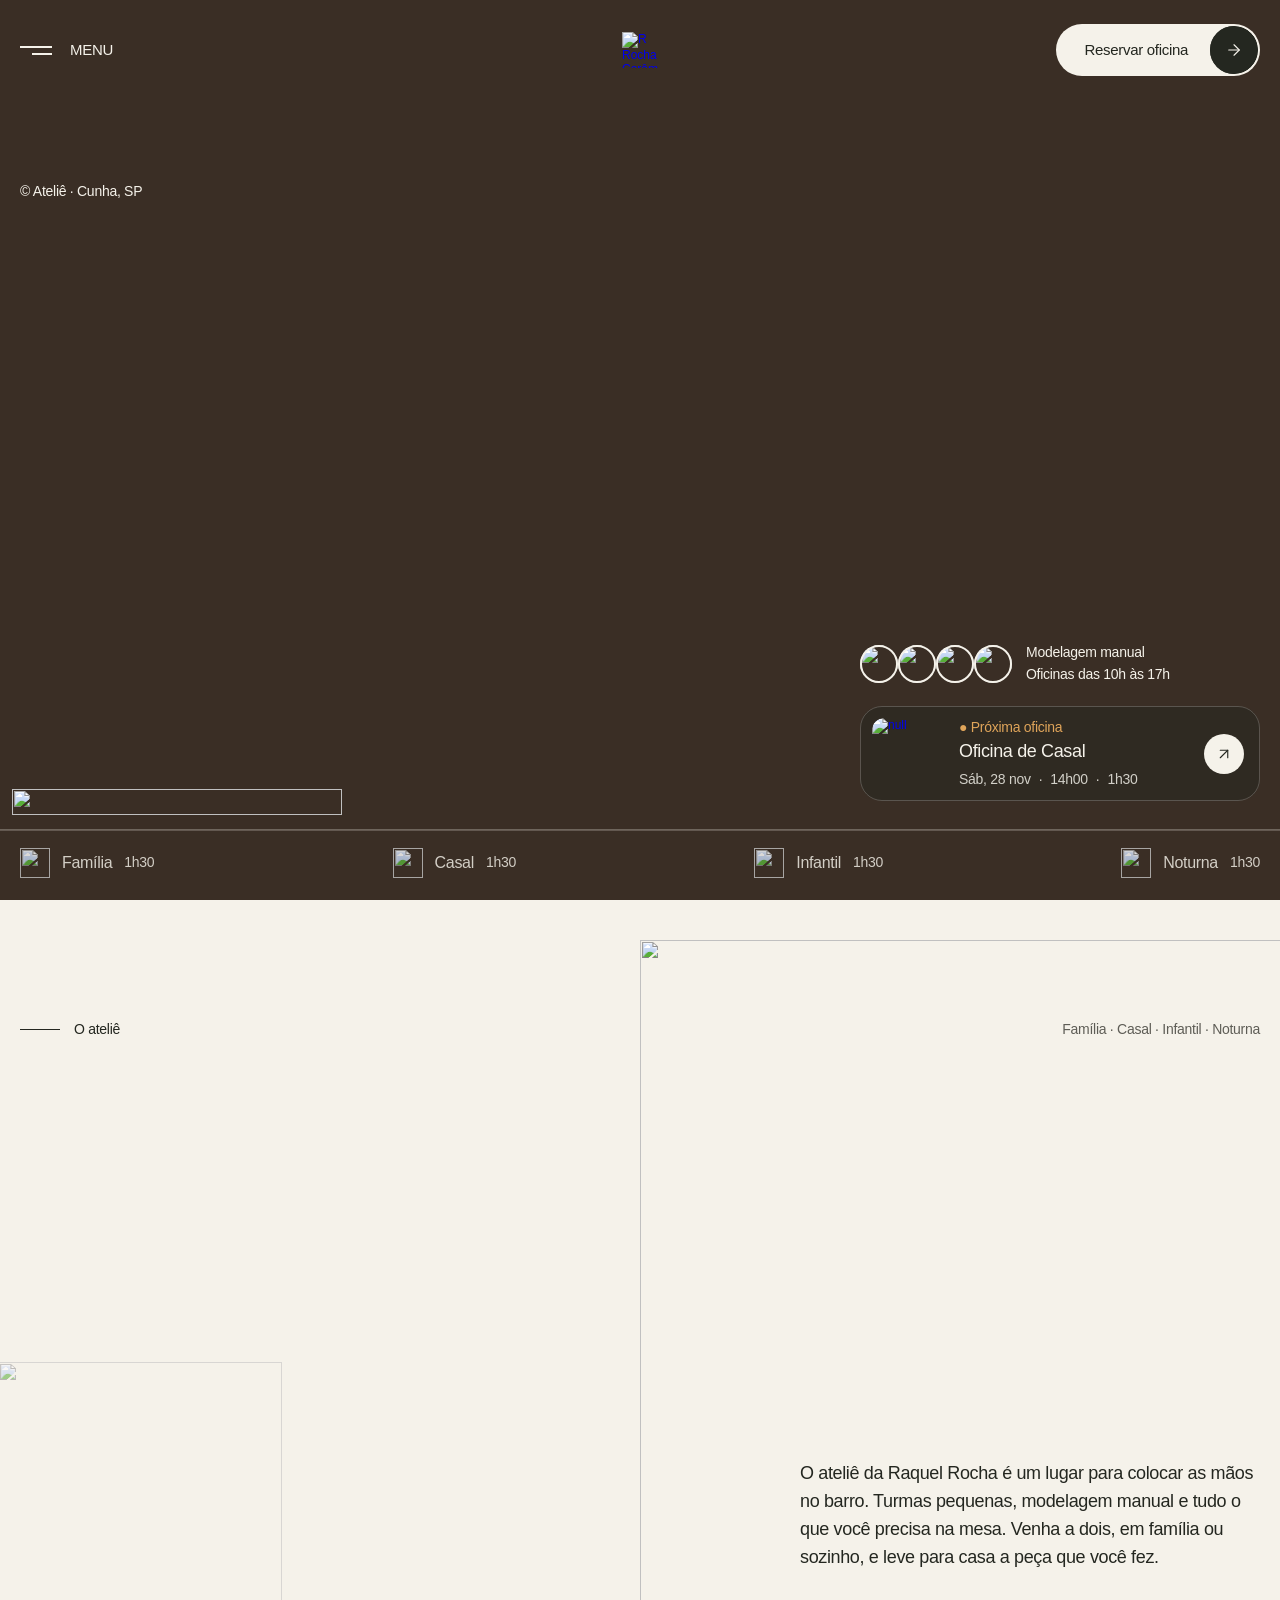
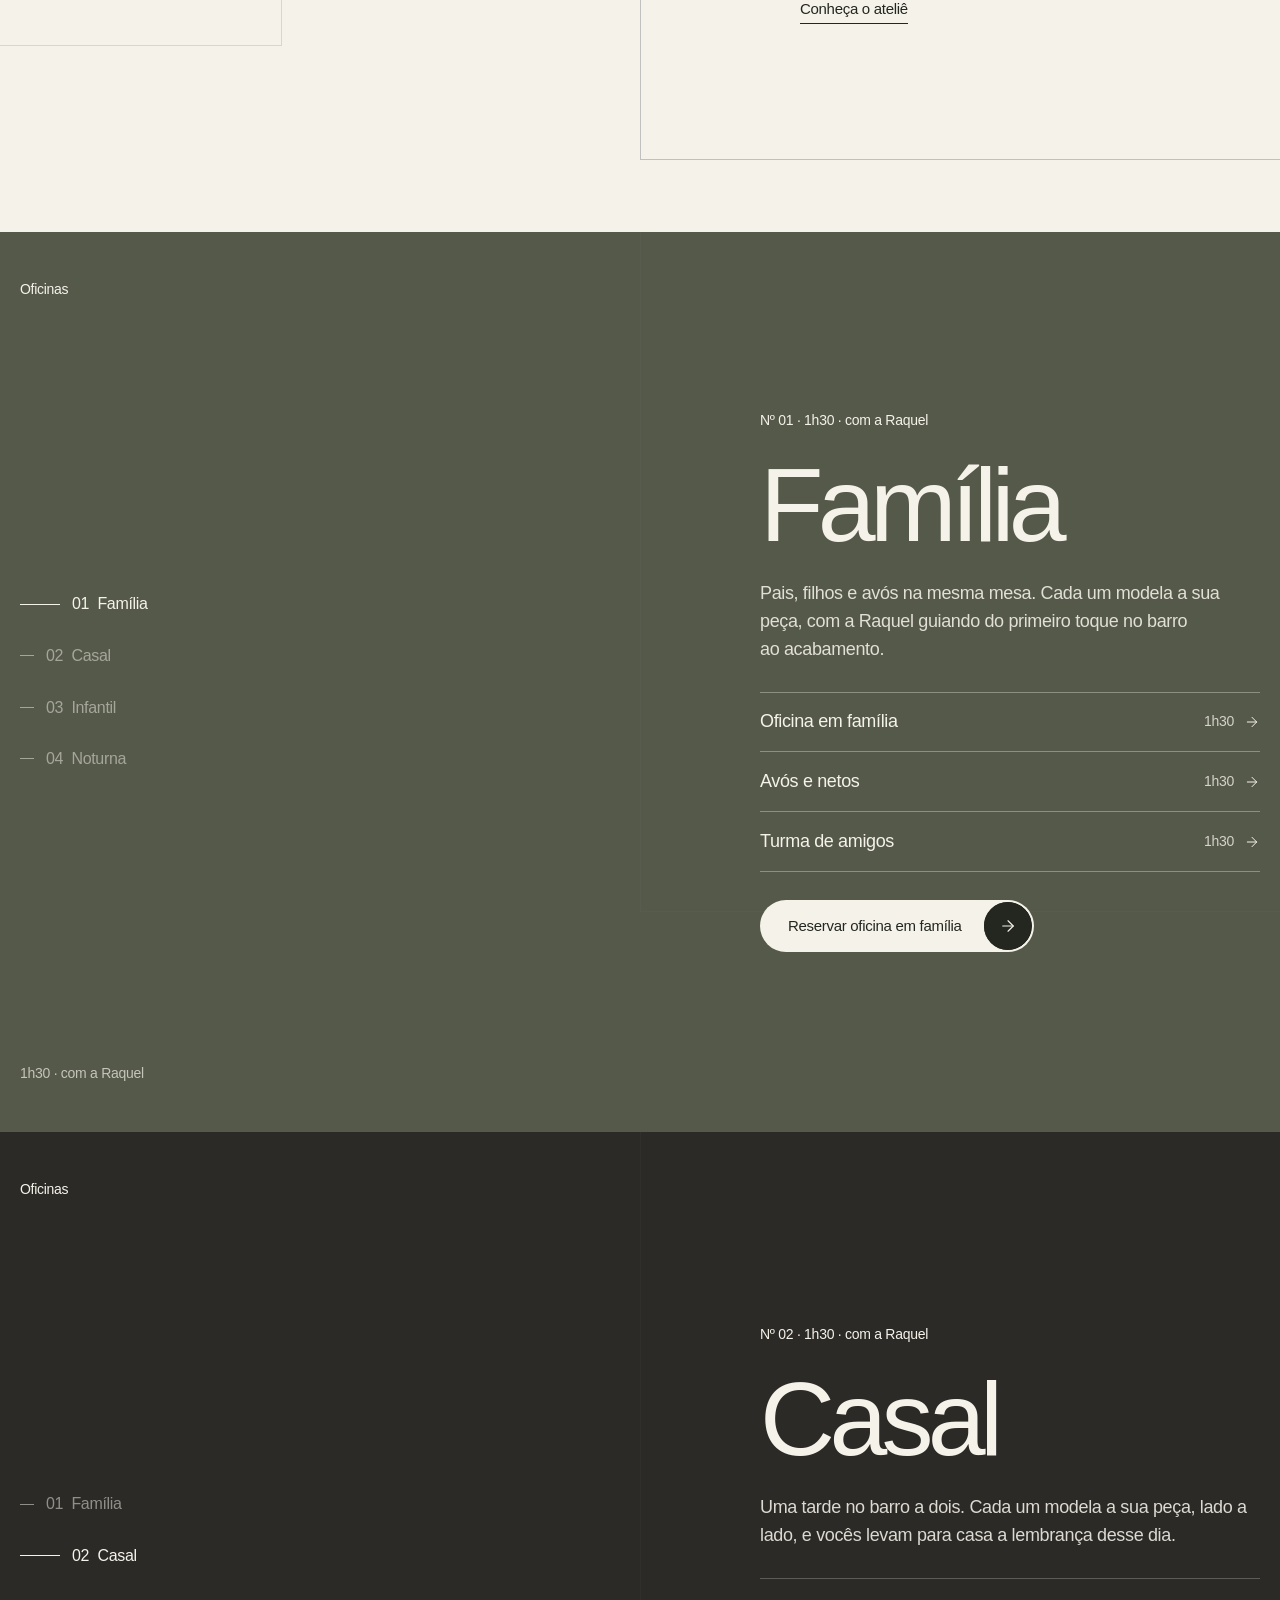
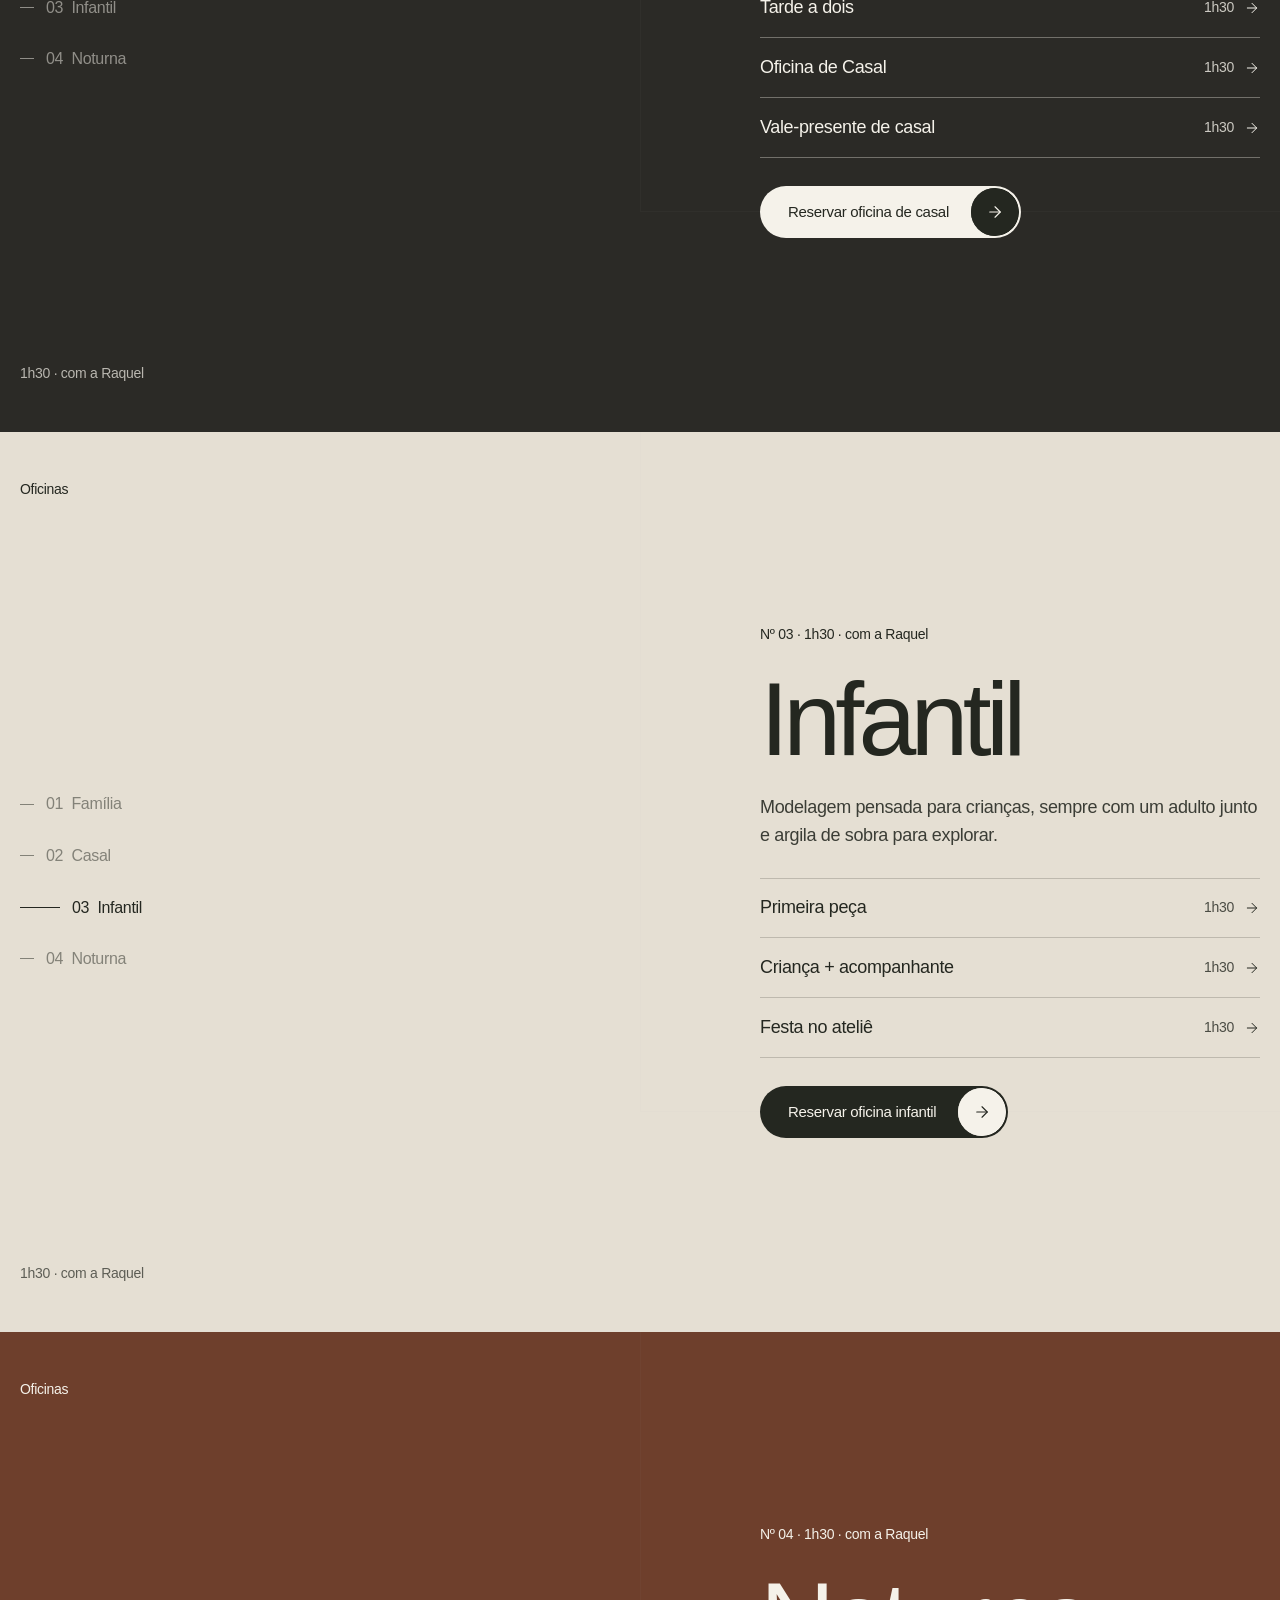
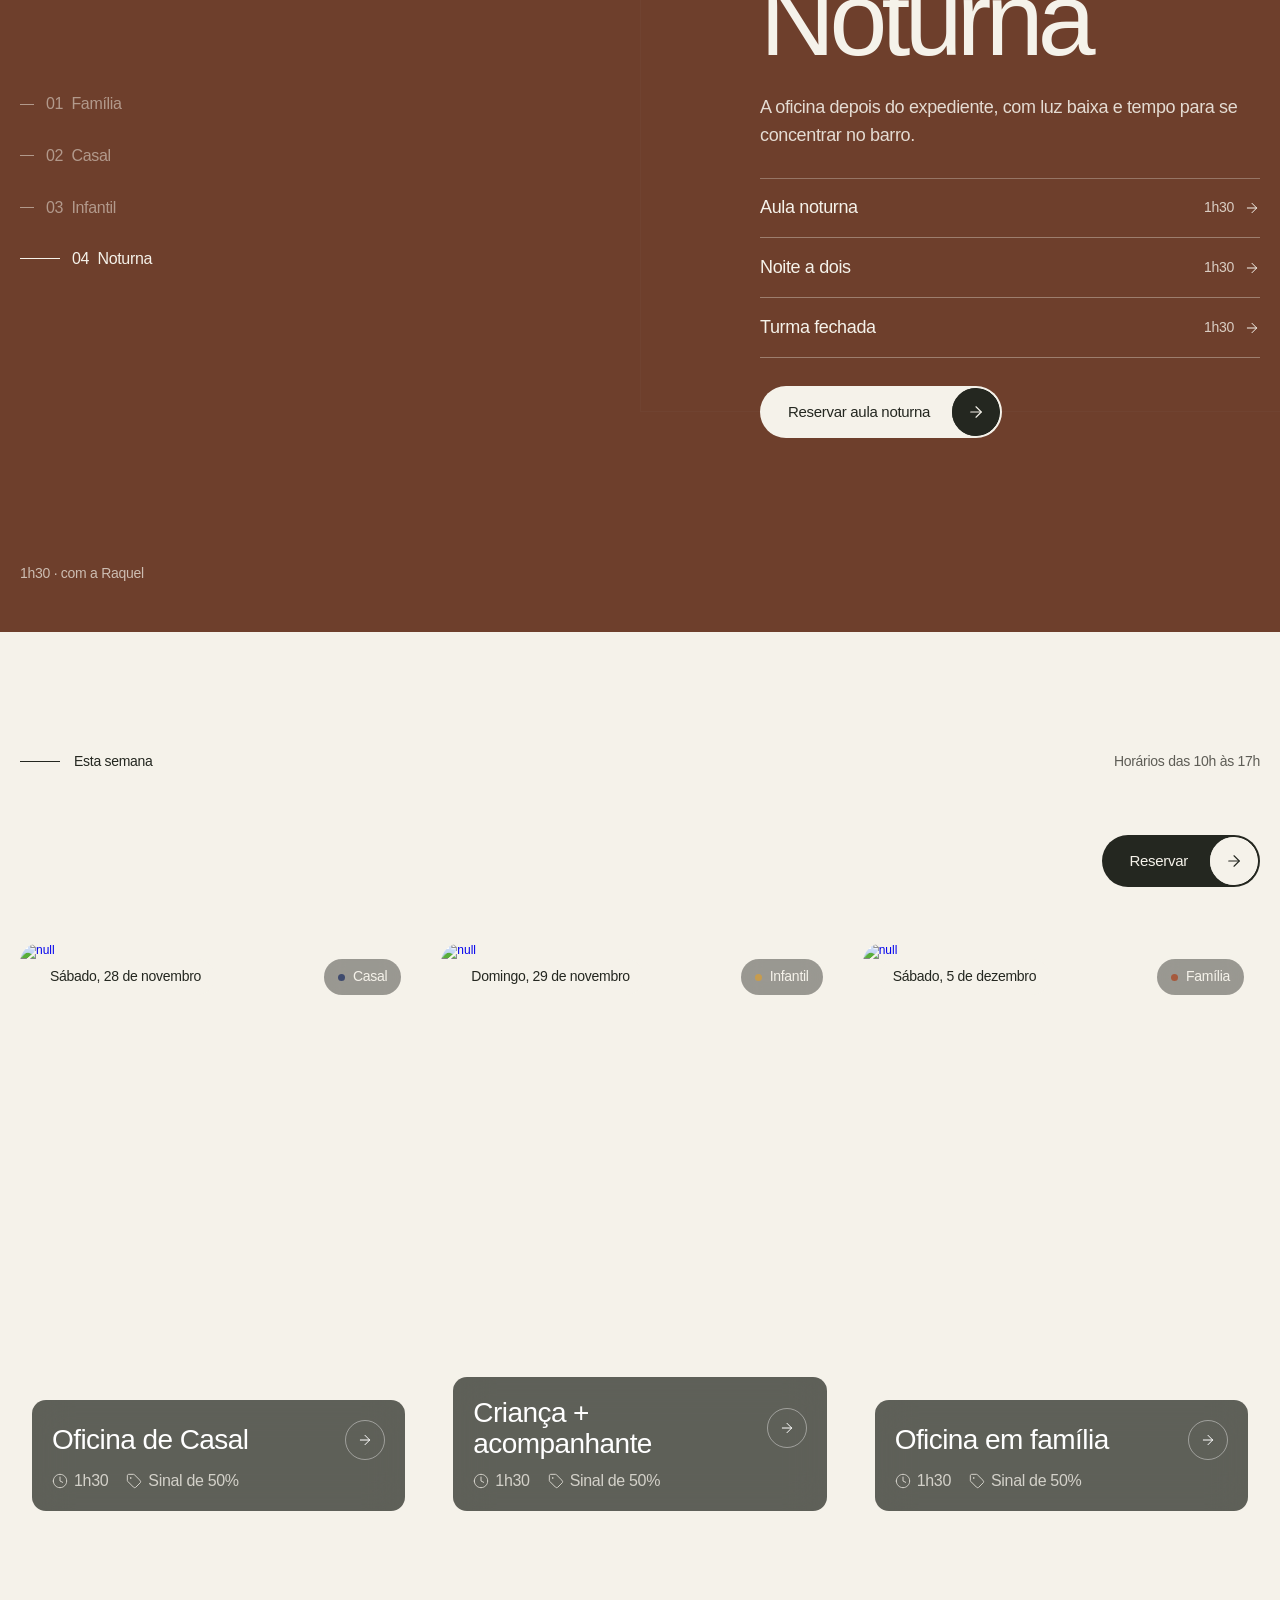
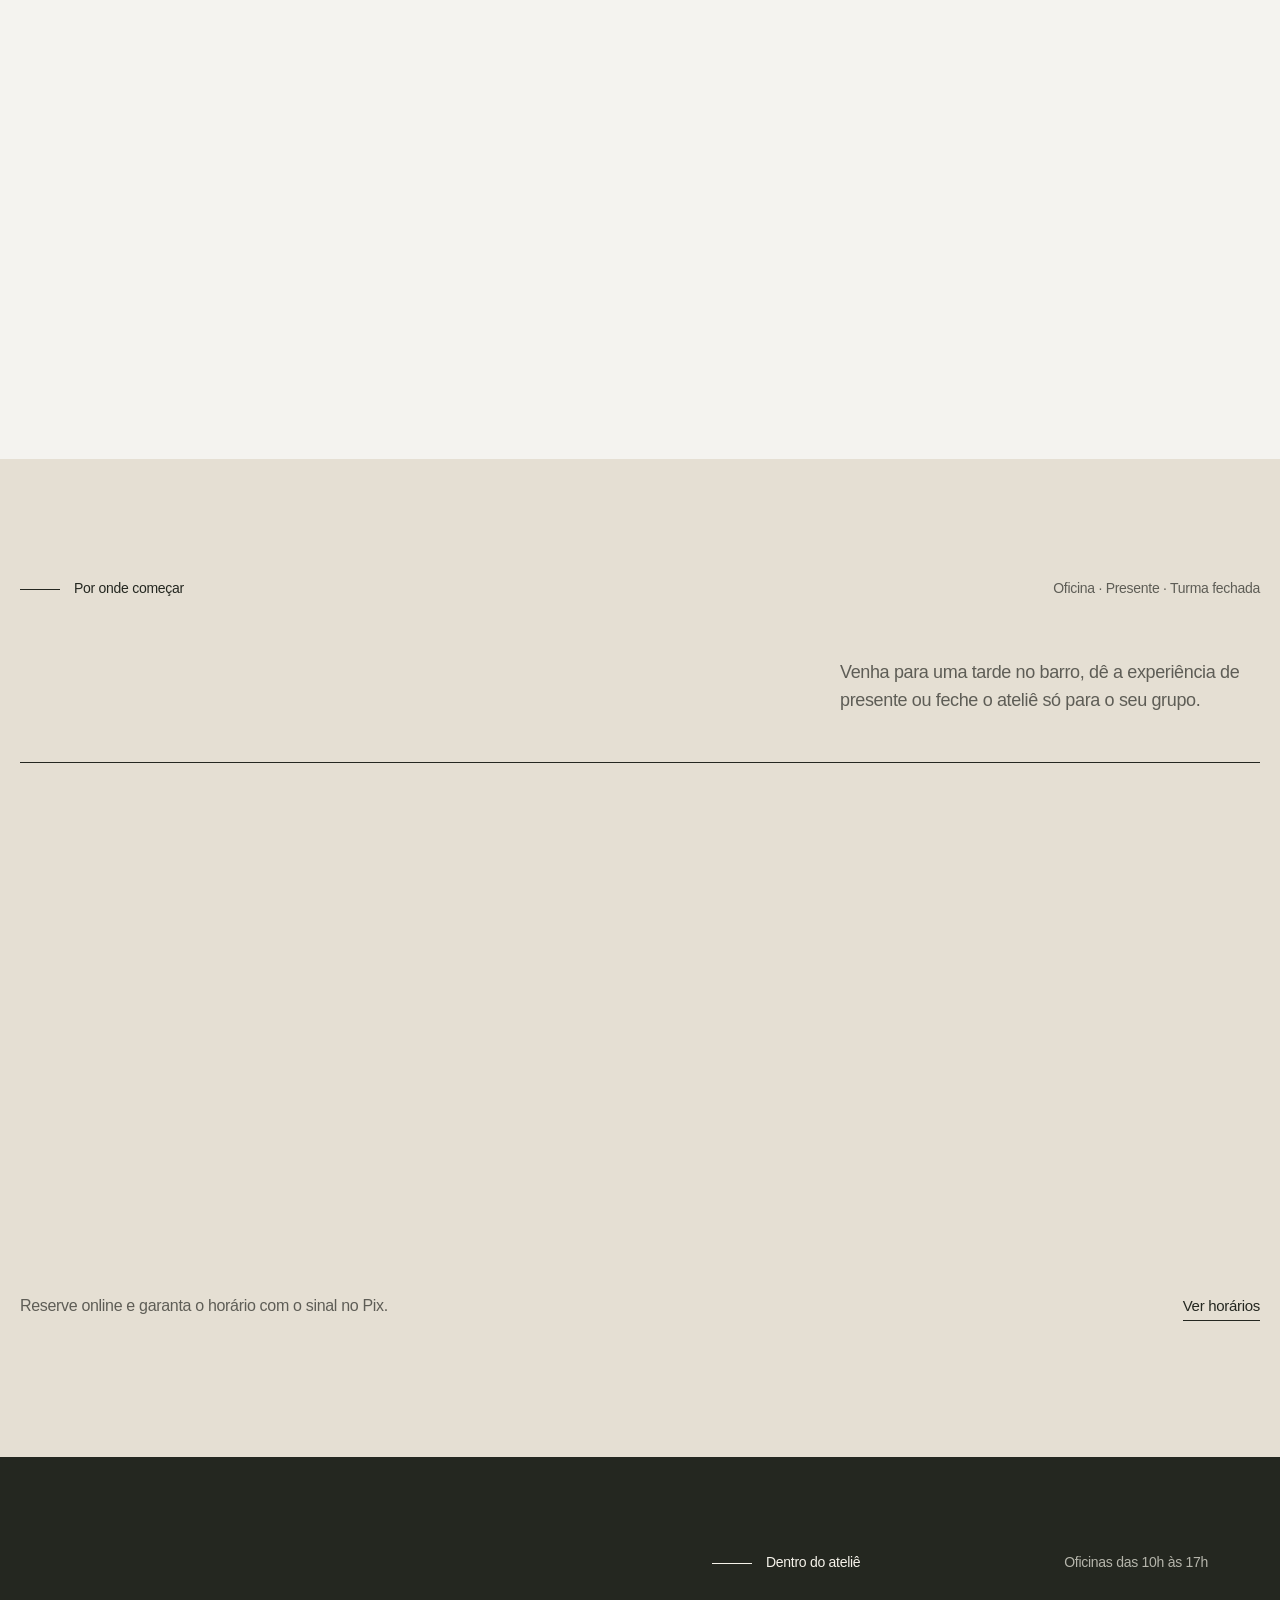
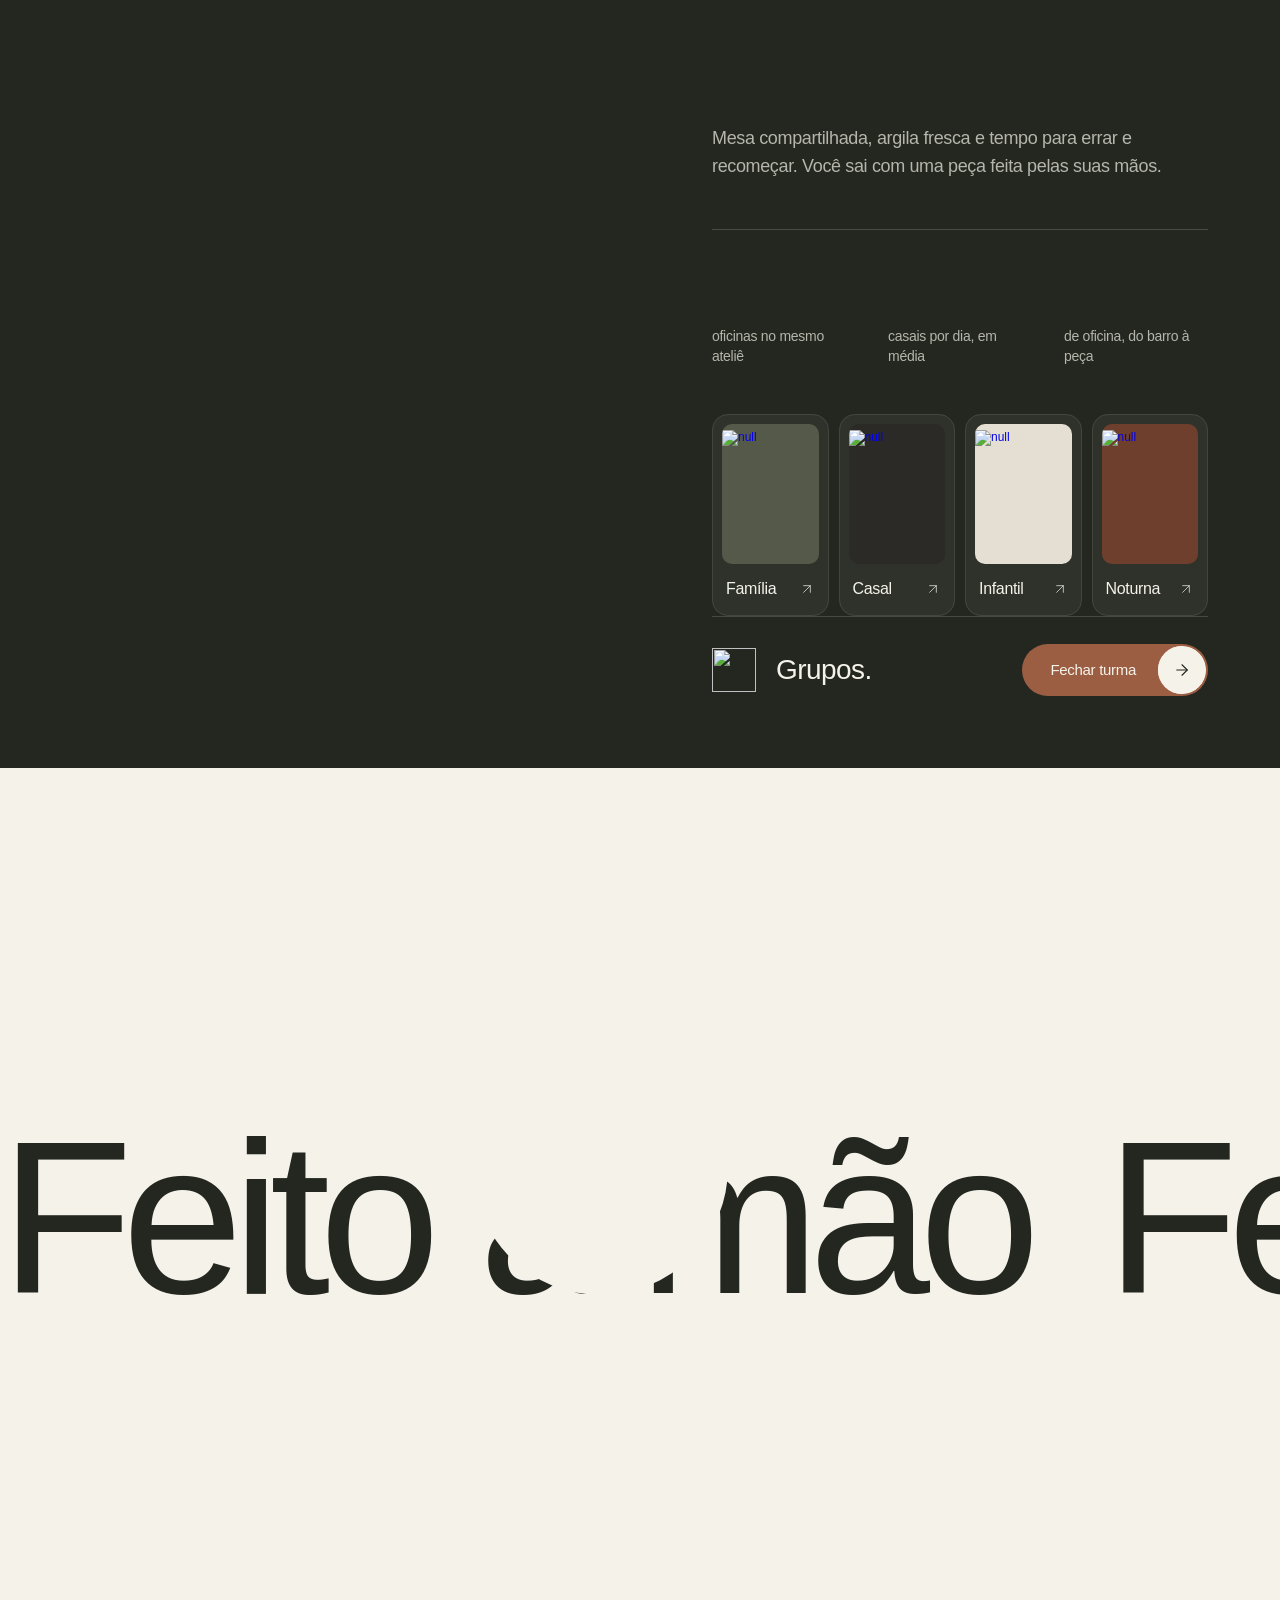
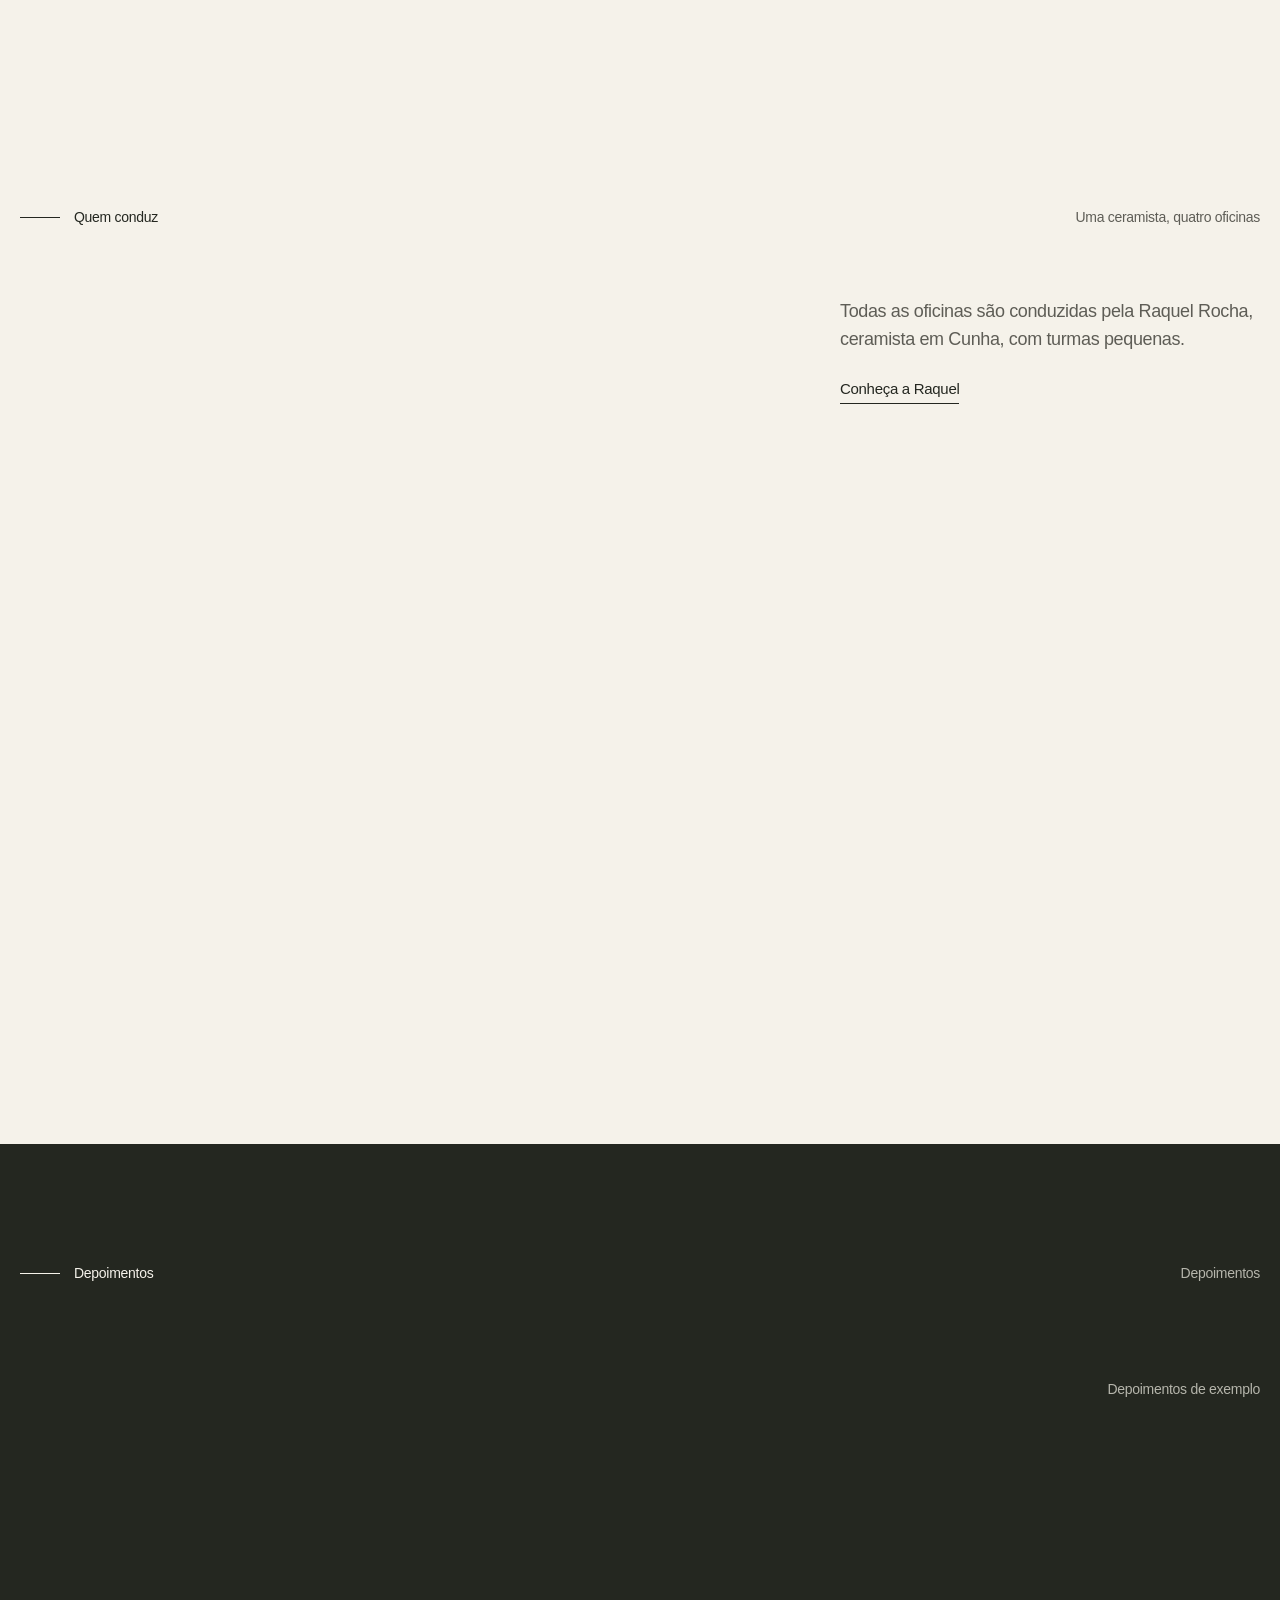
==== commit 735b1329: "Fix mobile text wrapping in the group and testimonials blocks Shorter labels so they fit the 390px l" ====
--- a/index.html
+++ b/index.html
@@ -123,7 +123,7 @@
     
     <!-- End of bodyStart -->
 	
-	<div id="main" data-framer-hydrate-v2="{&quot;routeId&quot;:&quot;augiA20Il&quot;,&quot;localeId&quot;:&quot;default&quot;,&quot;breakpoints&quot;:[{&quot;hash&quot;:&quot;72rtr7&quot;,&quot;mediaQuery&quot;:&quot;(min-width: 1200px)&quot;},{&quot;hash&quot;:&quot;1brw2zx&quot;,&quot;mediaQuery&quot;:&quot;(min-width: 810px) and (max-width: 1199.98px)&quot;},{&quot;hash&quot;:&quot;3u3pcq&quot;,&quot;mediaQuery&quot;:&quot;(max-width: 809.98px)&quot;},{&quot;hash&quot;:&quot;9ubqt7&quot;,&quot;mediaQuery&quot;:&quot;(min-width: 1200px)&quot;},{&quot;hash&quot;:&quot;34mwnj&quot;,&quot;mediaQuery&quot;:&quot;(min-width: 810px) and (max-width: 1199.98px)&quot;},{&quot;hash&quot;:&quot;be20tc&quot;,&quot;mediaQuery&quot;:&quot;(max-width: 809.98px)&quot;}]}" data-framer-ssr-released-at="2026-10-23T13:25:39.779Z" data-framer-page-optimized-at="2026-10-26T15:15:21.682Z" data-framer-generated-page><!--$--><style data-framer-html-style>:root body { background: rgb(244, 243, 239); }</style><div class="framer-jrDPE framer-FI5hm framer-DDVUF framer-kBhEB framer-9ubqt7" data-layout-template="true" style="min-height:100vh;width:auto"><div class="framer-bg38qc-container"><!--$--><link href="https://unpkg.com/lenis@1.3.23/dist/lenis.css" rel="stylesheet"><!--/$--></div><div class="framer-1m4q019-container" data-framer-name="Header" name="Header"><div class="ssr-variant hidden-be20tc hidden-34mwnj"><div name="Header" class="framer-MAbnr framer-FI5hm framer-M0Vzb framer-4KBIn framer-1fgm8k8 framer-v-1fgm8k8" data-framer-name="Light" style="width:100%"><div class="framer-14emq21" data-framer-name="Container"><div class="framer-14akvbm" data-border="true" data-framer-name="Menu button" data-highlight="true" tabindex="0" style="--border-bottom-width:0px;--border-color:rgba(0, 0, 0, 0);--border-left-width:0px;--border-right-width:0px;--border-style:solid;--border-top-width:0px;background-color:rgba(0, 0, 0, 0);border-bottom-left-radius:3px;border-bottom-right-radius:3px;border-top-left-radius:3px;border-top-right-radius:3px"><div class="framer-9jpypr" data-framer-name="Icon"><div class="framer-1bu5kql" data-framer-name="Line 1" style="background-color:var(--token-7417b8de-199c-4ccb-adad-ed33a344549a);transform:none"></div><div class="framer-2mtkqc" data-framer-name="Line 2" style="background-color:var(--token-7417b8de-199c-4ccb-adad-ed33a344549a);transform:none"></div></div><div class="framer-1jrpldw" data-framer-component-type="RichTextContainer" style="--extracted-r6o4lv:var(--token-7417b8de-199c-4ccb-adad-ed33a344549a);transform:none"><p class="framer-text framer-styles-preset-19oy0i6" data-styles-preset="fgCQXPto_" dir="auto" style="--framer-text-alignment:start;--framer-text-color:var(--extracted-r6o4lv, var(--token-7417b8de-199c-4ccb-adad-ed33a344549a))">MENU</p></div></div><!--$--><a class="framer-7jn40t framer-on1xio" data-framer-name="Brand" href="./" data-framer-page-link-current="true"><div class="framer-ni0inq" data-framer-name="Logo"><div style="position:absolute;border-radius:inherit;corner-shape:inherit;top:0;right:0;bottom:0;left:0" data-framer-background-image-wrapper="true"><img decoding="async" width="80" height="80" src="/ceramica/assets/framerusercontent.com/images/XB0OILVMAvXHxVb258yqX3s0huo.svg?width=80&amp;height=80" alt="R Rocha Cerâmica" style="display:block;width:100%;height:100%;border-radius:inherit;corner-shape:inherit;object-position:center;object-fit:cover"></div></div></a><!--/$--><div class="framer-1luzl3u" data-framer-name="Action"><!--$--><div class="framer-1efc1eh-container" data-framer-name="Pill button" name="Pill button"><!--$--><a name="Pill button" class="framer-6INUX framer-4KBIn framer-mtyzrd framer-v-1ysb1mb framer-pp7rb" data-framer-name="Paper" href="./classes" style="background-color:var(--token-7417b8de-199c-4ccb-adad-ed33a344549a);border-bottom-left-radius:999px;border-bottom-right-radius:999px;border-top-left-radius:999px;border-top-right-radius:999px"><div class="framer-1ay5s78" data-framer-name="Inner" style="border-bottom-left-radius:999px;border-bottom-right-radius:999px;border-top-left-radius:999px;border-top-right-radius:999px"><div class="framer-14lxrfp" data-framer-name="Fill" style="background-color:var(--token-a5ffb0c0-ac59-4181-b403-eccbaffc5763);border-bottom-left-radius:999px;border-bottom-right-radius:999px;border-top-left-radius:999px;border-top-right-radius:999px"></div><div class="framer-t6j7rv" data-framer-name="Label wrap"><div class="framer-1ibapyi" data-framer-name="Label" data-framer-component-type="RichTextContainer" style="--extracted-r6o4lv:var(--token-a5ffb0c0-ac59-4181-b403-eccbaffc5763);transform:none"><p class="framer-text framer-styles-preset-19oy0i6" data-styles-preset="fgCQXPto_" dir="auto" style="--framer-text-alignment:start;--framer-text-color:var(--extracted-r6o4lv, var(--token-a5ffb0c0-ac59-4181-b403-eccbaffc5763))">Reservar oficina</p></div></div><div class="framer-uvf3hm" data-framer-name="Circle" style="background-color:var(--token-a5ffb0c0-ac59-4181-b403-eccbaffc5763);border-bottom-left-radius:999px;border-bottom-right-radius:999px;border-top-left-radius:999px;border-top-right-radius:999px"><svg data-framer-name="Arrow icon" class="framer-SYorz framer-174ylgp" role="presentation" viewBox="0 0 24 24" style="--1m973uw:rgb(245, 242, 234);--js9iwy:1.5;transform:none"><use href="#1175957644"/></svg></div></div></a><!--/$--></div><!--/$--></div></div></div></div><div class="ssr-variant hidden-9ubqt7"><div name="Header" class="framer-MAbnr framer-FI5hm framer-M0Vzb framer-4KBIn framer-1fgm8k8 framer-v-ebruvl" data-framer-name="Mobile Light" style="width:100%"><div class="framer-14emq21" data-framer-name="Container"><div class="framer-14akvbm" data-border="true" data-framer-name="Menu button" data-highlight="true" tabindex="0" style="--border-bottom-width:0px;--border-color:rgba(0, 0, 0, 0);--border-left-width:0px;--border-right-width:0px;--border-style:solid;--border-top-width:0px;background-color:rgba(0, 0, 0, 0);border-bottom-left-radius:3px;border-bottom-right-radius:3px;border-top-left-radius:3px;border-top-right-radius:3px"><div class="framer-9jpypr" data-framer-name="Icon"><div class="framer-1bu5kql" data-framer-name="Line 1" style="background-color:var(--token-7417b8de-199c-4ccb-adad-ed33a344549a);transform:none"></div><div class="framer-2mtkqc" data-framer-name="Line 2" style="background-color:var(--token-7417b8de-199c-4ccb-adad-ed33a344549a);transform:none"></div></div><div class="framer-1jrpldw" data-framer-component-type="RichTextContainer" style="--extracted-r6o4lv:var(--token-7417b8de-199c-4ccb-adad-ed33a344549a);transform:none"><p class="framer-text framer-styles-preset-19oy0i6" data-styles-preset="fgCQXPto_" dir="auto" style="--framer-text-alignment:start;--framer-text-color:var(--extracted-r6o4lv, var(--token-7417b8de-199c-4ccb-adad-ed33a344549a))">MENU</p></div></div><!--$--><a class="framer-7jn40t framer-on1xio" data-framer-name="Brand" href="./" data-framer-page-link-current="true"><div class="framer-ni0inq" data-framer-name="Logo"><div style="position:absolute;border-radius:inherit;corner-shape:inherit;top:0;right:0;bottom:0;left:0" data-framer-background-image-wrapper="true"><img decoding="async" width="80" height="80" src="/ceramica/assets/framerusercontent.com/images/XB0OILVMAvXHxVb258yqX3s0huo.svg?width=80&amp;height=80" alt="R Rocha Cerâmica" style="display:block;width:100%;height:100%;border-radius:inherit;corner-shape:inherit;object-position:center;object-fit:cover"></div></div></a><!--/$--></div></div></div></div><style data-framer-html-style>html body { background: rgb(244, 243, 239); }</style><div data-framer-root class="framer-FH7IG framer-FI5hm framer-o4Hme framer-4WUvp framer-kBhEB framer-sGxOG framer-M0Vzb framer-DDVUF framer-72rtr7" style="min-height:100vh;width:auto;display:contents"><div class="framer-d85z1b" data-framer-name="Page Frame"><div class="framer-kq7zx4-container hidden-3u3pcq" data-code-component-plugin-id="api" data-framer-name="Travel object" name="Travel object"><!--$--><div style="height:100%;width:100%;pointer-events:none"><style>@media (min-width: 810px) and (prefers-reduced-motion: no-preference) { [data-framer-name="Hero vase"] { visibility: hidden; } [data-framer-name="Hero vase shadow"] { filter: opacity(0); } }</style></div><!--/$--></div><!--$--><div class="framer-vhmgzv" data-framer-name="Hero" style="overflow:hidden;transform-origin:50% 100%;border-radius:0px;filter:brightness(1);transform:none"><div class="framer-zghram" data-framer-name="Wall"><div style="position:absolute;border-radius:inherit;corner-shape:inherit;top:0;right:0;bottom:0;left:0" data-framer-background-image-wrapper="true"><img decoding="async" width="2200" height="1227" sizes="(min-width: 1200px) 100vw, (min-width: 810px) and (max-width: 1199.98px) 100vw, (max-width: 809.98px) 100vw" srcset="/ceramica/assets/framerusercontent.com/images/AGn2FSbTcxS5uYMgG5juk3Jx4E.webp?scale-down-to=512&amp;width=2200&amp;height=1227 512w,/ceramica/assets/framerusercontent.com/images/AGn2FSbTcxS5uYMgG5juk3Jx4E.webp?scale-down-to=1024&amp;width=2200&amp;height=1227 1024w,/ceramica/assets/framerusercontent.com/images/AGn2FSbTcxS5uYMgG5juk3Jx4E.webp?scale-down-to=2048&amp;width=2200&amp;height=1227 2048w,/ceramica/assets/framerusercontent.com/images/AGn2FSbTcxS5uYMgG5juk3Jx4E.webp?width=2200&amp;height=1227 2200w" src="/ceramica/assets/framerusercontent.com/images/AGn2FSbTcxS5uYMgG5juk3Jx4E.webp?width=2200&amp;height=1227" alt style="display:block;width:100%;height:100%;border-radius:inherit;corner-shape:inherit;object-position:center;object-fit:cover"></div></div><div class="framer-4bmz5d" data-framer-name="Hero vase"><div style="position:absolute;border-radius:inherit;corner-shape:inherit;top:0;right:0;bottom:0;left:0" data-framer-background-image-wrapper="true"><img decoding="async" width="2200" height="1227" sizes="(min-width: 1200px) 100vw, (min-width: 810px) and (max-width: 1199.98px) 100vw, (max-width: 809.98px) 100vw" srcset="/ceramica/assets/framerusercontent.com/images/I8juQczEO8Y4hf6G0GPMSJd69o.webp?scale-down-to=512&amp;width=2200&amp;height=1227 512w,/ceramica/assets/framerusercontent.com/images/I8juQczEO8Y4hf6G0GPMSJd69o.webp?scale-down-to=1024&amp;width=2200&amp;height=1227 1024w,/ceramica/assets/framerusercontent.com/images/I8juQczEO8Y4hf6G0GPMSJd69o.webp?scale-down-to=2048&amp;width=2200&amp;height=1227 2048w,/ceramica/assets/framerusercontent.com/images/I8juQczEO8Y4hf6G0GPMSJd69o.webp?width=2200&amp;height=1227 2200w" src="/ceramica/assets/framerusercontent.com/images/I8juQczEO8Y4hf6G0GPMSJd69o.webp?width=2200&amp;height=1227" alt="Vaso de cerâmica feito à mão" style="display:block;width:100%;height:100%;border-radius:inherit;corner-shape:inherit;object-position:center;object-fit:cover"></div></div><div class="framer-1xmhknp" data-framer-appear-id="1xmhknp" data-framer-name="Hero vase shadow" style="opacity:0.001;transform:translateY(120px)"><div style="position:absolute;border-radius:inherit;corner-shape:inherit;top:0;right:0;bottom:0;left:0" data-framer-background-image-wrapper="true"><img decoding="async" width="2200" height="1227" sizes="(min-width: 1200px) 100vw, (min-width: 810px) and (max-width: 1199.98px) 100vw, (max-width: 809.98px) 100vw" srcset="/ceramica/assets/framerusercontent.com/images/adHl88zs9JtsJpd3b6kyezzZ4.png?scale-down-to=512&amp;width=2200&amp;height=1227 512w,/ceramica/assets/framerusercontent.com/images/adHl88zs9JtsJpd3b6kyezzZ4.png?scale-down-to=1024&amp;width=2200&amp;height=1227 1024w,/ceramica/assets/framerusercontent.com/images/adHl88zs9JtsJpd3b6kyezzZ4.png?scale-down-to=2048&amp;width=2200&amp;height=1227 2048w,/ceramica/assets/framerusercontent.com/images/adHl88zs9JtsJpd3b6kyezzZ4.png?width=2200&amp;height=1227 2200w" src="/ceramica/assets/framerusercontent.com/images/adHl88zs9JtsJpd3b6kyezzZ4.png?width=2200&amp;height=1227" alt style="display:block;width:100%;height:100%;border-radius:inherit;corner-shape:inherit;object-position:center;object-fit:cover"></div></div><div class="framer-tx3r62" data-framer-name="Wordmark"><div class="framer-rxx83d" data-framer-name="Line 1"><div class="framer-n85o1n-container" data-code-component-plugin-id="api" data-framer-name="Wordmark" name="Wordmark"><!--$--><h1 style="width:100%;overflow:visible;margin:0;font-weight:inherit;position:relative"><span style="position:absolute;width:1px;height:1px;padding:0;margin:-1px;overflow:hidden;clip:rect(0 0 0 0);white-space:nowrap;border:0">R Rocha</span><div aria-hidden="true" style="font-family:&quot;Bricolage Grotesque Variable&quot;, &quot;Bricolage Grotesque Variable Placeholder&quot;, sans-serif;font-size:100px;font-style:normal;font-weight:400;letter-spacing:-0.06em;line-height:0.8em;color:rgb(247, 241, 230);white-space:nowrap;visibility:hidden;margin:0;margin-left:0"><span style="display:inline-block;white-space:pre;transform:translateY(38%);opacity:0;filter:blur(12px);transition:transform 1.1s cubic-bezier(.2,.7,.1,1) 0.15s, opacity 0.9s ease 0.15s, filter 0.9s ease 0.15s">H</span><span style="display:inline-block;white-space:pre;transform:translateY(38%);opacity:0;filter:blur(12px);transition:transform 1.1s cubic-bezier(.2,.7,.1,1) 0.22s, opacity 0.9s ease 0.22s, filter 0.9s ease 0.22s">a</span><span style="display:inline-block;white-space:pre;transform:translateY(38%);opacity:0;filter:blur(12px);transition:transform 1.1s cubic-bezier(.2,.7,.1,1) 0.29000000000000004s, opacity 0.9s ease 0.29000000000000004s, filter 0.9s ease 0.29000000000000004s">n</span><span style="display:inline-block;white-space:pre;transform:translateY(38%);opacity:0;filter:blur(12px);transition:transform 1.1s cubic-bezier(.2,.7,.1,1) 0.36s, opacity 0.9s ease 0.36s, filter 0.9s ease 0.36s">d</span><span style="display:inline-block;white-space:pre;transform:translateY(38%);opacity:0;filter:blur(12px);transition:transform 1.1s cubic-bezier(.2,.7,.1,1) 0.43000000000000005s, opacity 0.9s ease 0.43000000000000005s, filter 0.9s ease 0.43000000000000005s">s</span><span style="display:inline-block;white-space:pre;transform:translateY(38%);opacity:0;filter:blur(12px);transition:transform 1.1s cubic-bezier(.2,.7,.1,1) 0.5s, opacity 0.9s ease 0.5s, filter 0.9s ease 0.5s">e</span><span style="display:inline-block;white-space:pre;transform:translateY(38%);opacity:0;filter:blur(12px);transition:transform 1.1s cubic-bezier(.2,.7,.1,1) 0.5700000000000001s, opacity 0.9s ease 0.5700000000000001s, filter 0.9s ease 0.5700000000000001s">l</span></div></h1><!--/$--></div></div><div class="framer-3rt1d7" data-framer-appear-id="3rt1d7" data-framer-component-type="RichTextContainer" style="opacity:0.001;transform:translateY(16px)"><p class="framer-text framer-styles-preset-1q1jwlz" data-styles-preset="GUFAURI25" dir="auto" style="--framer-text-alignment:start;--framer-text-color:var(--token-7417b8de-199c-4ccb-adad-ed33a344549a)">© Ateliê · Cunha, SP</p></div></div><div class="framer-1pusk1u" data-framer-name="Line 2"><div class="framer-1xdgdog" data-framer-name="Wrap"><div class="framer-1olsxcu-container" data-code-component-plugin-id="api" data-framer-name="Wordmark" name="Wordmark"><!--$--><div style="width:100%;overflow:visible;margin:0;font-weight:inherit;position:relative"><span style="position:absolute;width:1px;height:1px;padding:0;margin:-1px;overflow:hidden;clip:rect(0 0 0 0);white-space:nowrap;border:0">Cerâmica</span><div aria-hidden="true" style="font-family:&quot;Bricolage Grotesque Variable&quot;, &quot;Bricolage Grotesque Variable Placeholder&quot;, sans-serif;font-size:100px;font-style:normal;font-weight:400;letter-spacing:-0.06em;line-height:0.8em;color:rgba(245, 242, 234, 0.9);white-space:nowrap;visibility:hidden;margin:0;margin-left:0"><span style="display:inline-block;white-space:pre;transform:translateY(38%);opacity:0;filter:blur(12px);transition:transform 1.1s cubic-bezier(.2,.7,.1,1) 0.6s, opacity 0.9s ease 0.6s, filter 0.9s ease 0.6s">C</span><span style="display:inline-block;white-space:pre;transform:translateY(38%);opacity:0;filter:blur(12px);transition:transform 1.1s cubic-bezier(.2,.7,.1,1) 0.6699999999999999s, opacity 0.9s ease 0.6699999999999999s, filter 0.9s ease 0.6699999999999999s">r</span><span style="display:inline-block;white-space:pre;transform:translateY(38%);opacity:0;filter:blur(12px);transition:transform 1.1s cubic-bezier(.2,.7,.1,1) 0.74s, opacity 0.9s ease 0.74s, filter 0.9s ease 0.74s">a</span><span style="display:inline-block;white-space:pre;transform:translateY(38%);opacity:0;filter:blur(12px);transition:transform 1.1s cubic-bezier(.2,.7,.1,1) 0.81s, opacity 0.9s ease 0.81s, filter 0.9s ease 0.81s">f</span><span style="display:inline-block;white-space:pre;transform:translateY(38%);opacity:0;filter:blur(12px);transition:transform 1.1s cubic-bezier(.2,.7,.1,1) 0.88s, opacity 0.9s ease 0.88s, filter 0.9s ease 0.88s">t</span><span style="display:inline-block;white-space:pre;transform:translateY(38%);opacity:0;filter:blur(12px);transition:transform 1.1s cubic-bezier(.2,.7,.1,1) 0.95s, opacity 0.9s ease 0.95s, filter 0.9s ease 0.95s"> </span><span style="display:inline-block;white-space:pre;transform:translateY(38%);opacity:0;filter:blur(12px);transition:transform 1.1s cubic-bezier(.2,.7,.1,1) 1.02s, opacity 0.9s ease 1.02s, filter 0.9s ease 1.02s">s</span><span style="display:inline-block;white-space:pre;transform:translateY(38%);opacity:0;filter:blur(12px);transition:transform 1.1s cubic-bezier(.2,.7,.1,1) 1.09s, opacity 0.9s ease 1.09s, filter 0.9s ease 1.09s">t</span><span style="display:inline-block;white-space:pre;transform:translateY(38%);opacity:0;filter:blur(12px);transition:transform 1.1s cubic-bezier(.2,.7,.1,1) 1.1600000000000001s, opacity 0.9s ease 1.1600000000000001s, filter 0.9s ease 1.1600000000000001s">u</span><span style="display:inline-block;white-space:pre;transform:translateY(38%);opacity:0;filter:blur(12px);transition:transform 1.1s cubic-bezier(.2,.7,.1,1) 1.23s, opacity 0.9s ease 1.23s, filter 0.9s ease 1.23s">d</span><span style="display:inline-block;white-space:pre;transform:translateY(38%);opacity:0;filter:blur(12px);transition:transform 1.1s cubic-bezier(.2,.7,.1,1) 1.3s, opacity 0.9s ease 1.3s, filter 0.9s ease 1.3s">i</span><span style="display:inline-block;white-space:pre;transform:translateY(38%);opacity:0;filter:blur(12px);transition:transform 1.1s cubic-bezier(.2,.7,.1,1) 1.37s, opacity 0.9s ease 1.37s, filter 0.9s ease 1.37s">o</span></div></div><!--/$--></div></div></div><div class="framer-1g39c54" data-framer-name="Spacer"></div><div class="framer-hyr1mi" data-framer-name="Bottom"><div class="framer-1ltngoy" data-framer-component-type="RichTextContainer" style="transform:none"><p class="framer-text framer-styles-preset-1ehgqb6" data-styles-preset="ytrUq0phR" dir="auto" style="--framer-text-alignment:start;--framer-text-color:var(--token-7417b8de-199c-4ccb-adad-ed33a344549a)"><span style="white-space:nowrap"><span style="display:inline-block;opacity:0.001;filter:blur(6px);transform:translateX(0px) translateY(40px) scale(1) rotate(0deg) skewX(0deg) skewY(0deg)">M</span><span style="display:inline-block;opacity:0.001;filter:blur(6px);transform:translateX(0px) translateY(40px) scale(1) rotate(0deg) skewX(0deg) skewY(0deg)">a</span><span style="display:inline-block;opacity:0.001;filter:blur(6px);transform:translateX(0px) translateY(40px) scale(1) rotate(0deg) skewX(0deg) skewY(0deg)">d</span><span style="display:inline-block;opacity:0.001;filter:blur(6px);transform:translateX(0px) translateY(40px) scale(1) rotate(0deg) skewX(0deg) skewY(0deg)">e</span></span> <span style="white-space:nowrap"><span style="display:inline-block;opacity:0.001;filter:blur(6px);transform:translateX(0px) translateY(40px) scale(1) rotate(0deg) skewX(0deg) skewY(0deg)">b</span><span style="display:inline-block;opacity:0.001;filter:blur(6px);transform:translateX(0px) translateY(40px) scale(1) rotate(0deg) skewX(0deg) skewY(0deg)">y</span></span> <span style="white-space:nowrap"><span style="display:inline-block;opacity:0.001;filter:blur(6px);transform:translateX(0px) translateY(40px) scale(1) rotate(0deg) skewX(0deg) skewY(0deg)">h</span><span style="display:inline-block;opacity:0.001;filter:blur(6px);transform:translateX(0px) translateY(40px) scale(1) rotate(0deg) skewX(0deg) skewY(0deg)">a</span><span style="display:inline-block;opacity:0.001;filter:blur(6px);transform:translateX(0px) translateY(40px) scale(1) rotate(0deg) skewX(0deg) skewY(0deg)">n</span><span style="display:inline-block;opacity:0.001;filter:blur(6px);transform:translateX(0px) translateY(40px) scale(1) rotate(0deg) skewX(0deg) skewY(0deg)">d</span><span style="display:inline-block;opacity:0.001;filter:blur(6px);transform:translateX(0px) translateY(40px) scale(1) rotate(0deg) skewX(0deg) skewY(0deg)">,</span></span><br class="framer-text"><span style="white-space:nowrap"><span style="display:inline-block;opacity:0.001;filter:blur(6px);transform:translateX(0px) translateY(40px) scale(1) rotate(0deg) skewX(0deg) skewY(0deg)">f</span><span style="display:inline-block;opacity:0.001;filter:blur(6px);transform:translateX(0px) translateY(40px) scale(1) rotate(0deg) skewX(0deg) skewY(0deg)">o</span><span style="display:inline-block;opacity:0.001;filter:blur(6px);transform:translateX(0px) translateY(40px) scale(1) rotate(0deg) skewX(0deg) skewY(0deg)">u</span><span style="display:inline-block;opacity:0.001;filter:blur(6px);transform:translateX(0px) translateY(40px) scale(1) rotate(0deg) skewX(0deg) skewY(0deg)">r</span></span> <span style="white-space:nowrap"><span style="display:inline-block;opacity:0.001;filter:blur(6px);transform:translateX(0px) translateY(40px) scale(1) rotate(0deg) skewX(0deg) skewY(0deg)">w</span><span style="display:inline-block;opacity:0.001;filter:blur(6px);transform:translateX(0px) translateY(40px) scale(1) rotate(0deg) skewX(0deg) skewY(0deg)">a</span><span style="display:inline-block;opacity:0.001;filter:blur(6px);transform:translateX(0px) translateY(40px) scale(1) rotate(0deg) skewX(0deg) skewY(0deg)">y</span><span style="display:inline-block;opacity:0.001;filter:blur(6px);transform:translateX(0px) translateY(40px) scale(1) rotate(0deg) skewX(0deg) skewY(0deg)">s</span><span style="display:inline-block;opacity:0.001;filter:blur(6px);transform:translateX(0px) translateY(40px) scale(1) rotate(0deg) skewX(0deg) skewY(0deg)">,</span></span><br class="framer-text"><span style="white-space:nowrap"><span style="display:inline-block;opacity:0.001;filter:blur(6px);transform:translateX(0px) translateY(40px) scale(1) rotate(0deg) skewX(0deg) skewY(0deg)">o</span><span style="display:inline-block;opacity:0.001;filter:blur(6px);transform:translateX(0px) translateY(40px) scale(1) rotate(0deg) skewX(0deg) skewY(0deg)">n</span><span style="display:inline-block;opacity:0.001;filter:blur(6px);transform:translateX(0px) translateY(40px) scale(1) rotate(0deg) skewX(0deg) skewY(0deg)">e</span></span> <span style="white-space:nowrap"><span style="display:inline-block;opacity:0.001;filter:blur(6px);transform:translateX(0px) translateY(40px) scale(1) rotate(0deg) skewX(0deg) skewY(0deg)">b</span><span style="display:inline-block;opacity:0.001;filter:blur(6px);transform:translateX(0px) translateY(40px) scale(1) rotate(0deg) skewX(0deg) skewY(0deg)">e</span><span style="display:inline-block;opacity:0.001;filter:blur(6px);transform:translateX(0px) translateY(40px) scale(1) rotate(0deg) skewX(0deg) skewY(0deg)">n</span><span style="display:inline-block;opacity:0.001;filter:blur(6px);transform:translateX(0px) translateY(40px) scale(1) rotate(0deg) skewX(0deg) skewY(0deg)">c</span><span style="display:inline-block;opacity:0.001;filter:blur(6px);transform:translateX(0px) translateY(40px) scale(1) rotate(0deg) skewX(0deg) skewY(0deg)">h</span></span> <span style="white-space:nowrap"><span style="display:inline-block;opacity:0.001;filter:blur(6px);transform:translateX(0px) translateY(40px) scale(1) rotate(0deg) skewX(0deg) skewY(0deg)">a</span><span style="display:inline-block;opacity:0.001;filter:blur(6px);transform:translateX(0px) translateY(40px) scale(1) rotate(0deg) skewX(0deg) skewY(0deg)">t</span></span> <span style="white-space:nowrap"><span style="display:inline-block;opacity:0.001;filter:blur(6px);transform:translateX(0px) translateY(40px) scale(1) rotate(0deg) skewX(0deg) skewY(0deg)">a</span></span> <span style="white-space:nowrap"><span style="display:inline-block;opacity:0.001;filter:blur(6px);transform:translateX(0px) translateY(40px) scale(1) rotate(0deg) skewX(0deg) skewY(0deg)">t</span><span style="display:inline-block;opacity:0.001;filter:blur(6px);transform:translateX(0px) translateY(40px) scale(1) rotate(0deg) skewX(0deg) skewY(0deg)">i</span><span style="display:inline-block;opacity:0.001;filter:blur(6px);transform:translateX(0px) translateY(40px) scale(1) rotate(0deg) skewX(0deg) skewY(0deg)">m</span><span style="display:inline-block;opacity:0.001;filter:blur(6px);transform:translateX(0px) translateY(40px) scale(1) rotate(0deg) skewX(0deg) skewY(0deg)">e</span><span style="display:inline-block;opacity:0.001;filter:blur(6px);transform:translateX(0px) translateY(40px) scale(1) rotate(0deg) skewX(0deg) skewY(0deg)">.</span></span></p></div><div class="framer-pbq6nv" data-framer-appear-id="pbq6nv" data-framer-name="Next" style="opacity:0.001;transform:translateY(16px)"><div class="framer-fzthwd" data-framer-appear-id="fzthwd" data-framer-name="Rating" style="opacity:0.001;transform:translateY(16px)"><div class="framer-13z39vj" data-framer-name="Avatars"><div class="framer-151sj3w" data-border="true" data-framer-name="Avatar"><div style="position:absolute;border-radius:inherit;corner-shape:inherit;top:0;right:0;bottom:0;left:0" data-framer-background-image-wrapper="true"><img decoding="async" width="1600" height="2002" sizes="(min-width: 1200px) max(38px, max((min(100vw - 40px, 1560px) - 72px) / 4, 200px)), (min-width: 810px) and (max-width: 1199.98px) max(38px, max((min(100vw - 40px, 1560px) - 24px) / 2, 200px)), (max-width: 809.98px) max(38px, max((min(100vw - 40px, 1560px) - 12px) / 2, 100px))" srcset="/ceramica/assets/framerusercontent.com/images/A3SagsjNyizU4wknNZa1zXCFY.webp?scale-down-to=1024&amp;width=1600&amp;height=2002 818w,/ceramica/assets/framerusercontent.com/images/A3SagsjNyizU4wknNZa1zXCFY.webp?width=1600&amp;height=2002 1600w" src="/ceramica/assets/framerusercontent.com/images/A3SagsjNyizU4wknNZa1zXCFY.webp?width=1600&amp;height=2002" alt style="display:block;width:100%;height:100%;border-radius:inherit;corner-shape:inherit;object-position:center;object-fit:cover"></div></div><div class="framer-2snwxx" data-border="true" data-framer-name="Avatar"><div style="position:absolute;border-radius:inherit;corner-shape:inherit;top:0;right:0;bottom:0;left:0" data-framer-background-image-wrapper="true"><img decoding="async" width="1600" height="1986" sizes="(min-width: 1200px) max(38px, max((min(100vw - 40px, 1560px) - 72px) / 4, 200px)), (min-width: 810px) and (max-width: 1199.98px) max(38px, max((min(100vw - 40px, 1560px) - 24px) / 2, 200px)), (max-width: 809.98px) max(38px, max((min(100vw - 40px, 1560px) - 12px) / 2, 100px))" srcset="/ceramica/assets/framerusercontent.com/images/BN6PlTInKz6LKQYbj2KmWgZwZQ.webp?scale-down-to=1024&amp;width=1600&amp;height=1986 824w,/ceramica/assets/framerusercontent.com/images/BN6PlTInKz6LKQYbj2KmWgZwZQ.webp?width=1600&amp;height=1986 1600w" src="/ceramica/assets/framerusercontent.com/images/BN6PlTInKz6LKQYbj2KmWgZwZQ.webp?width=1600&amp;height=1986" alt style="display:block;width:100%;height:100%;border-radius:inherit;corner-shape:inherit;object-position:center;object-fit:cover"></div></div><div class="framer-y4ozvm" data-border="true" data-framer-name="Avatar"><div style="position:absolute;border-radius:inherit;corner-shape:inherit;top:0;right:0;bottom:0;left:0" data-framer-background-image-wrapper="true"><img decoding="async" width="1600" height="2008" sizes="(min-width: 1200px) max(38px, max((min(100vw - 40px, 1560px) - 72px) / 4, 200px)), (min-width: 810px) and (max-width: 1199.98px) max(38px, max((min(100vw - 40px, 1560px) - 24px) / 2, 200px)), (max-width: 809.98px) max(38px, max((min(100vw - 40px, 1560px) - 12px) / 2, 100px))" srcset="/ceramica/assets/framerusercontent.com/images/mo1KmRfXXVXtvFOARfp2ytGDpFM.webp?scale-down-to=1024&amp;width=1600&amp;height=2008 815w,/ceramica/assets/framerusercontent.com/images/mo1KmRfXXVXtvFOARfp2ytGDpFM.webp?width=1600&amp;height=2008 1600w" src="/ceramica/assets/framerusercontent.com/images/mo1KmRfXXVXtvFOARfp2ytGDpFM.webp?width=1600&amp;height=2008" alt style="display:block;width:100%;height:100%;border-radius:inherit;corner-shape:inherit;object-position:center;object-fit:cover"></div></div><div class="framer-10i8hjj" data-border="true" data-framer-name="Avatar"><div style="position:absolute;border-radius:inherit;corner-shape:inherit;top:0;right:0;bottom:0;left:0" data-framer-background-image-wrapper="true"><img decoding="async" width="1600" height="1986" sizes="(min-width: 1200px) max(38px, max((min(100vw - 40px, 1560px) - 72px) / 4, 200px)), (min-width: 810px) and (max-width: 1199.98px) max(38px, max((min(100vw - 40px, 1560px) - 24px) / 2, 200px)), (max-width: 809.98px) max(38px, max((min(100vw - 40px, 1560px) - 12px) / 2, 100px))" srcset="/ceramica/assets/framerusercontent.com/images/TiqUFRPqbHDpY0gEHLm1g8CZ9s.webp?scale-down-to=1024&amp;width=1600&amp;height=1986 824w,/ceramica/assets/framerusercontent.com/images/TiqUFRPqbHDpY0gEHLm1g8CZ9s.webp?width=1600&amp;height=1986 1600w" src="/ceramica/assets/framerusercontent.com/images/TiqUFRPqbHDpY0gEHLm1g8CZ9s.webp?width=1600&amp;height=1986" alt style="display:block;width:100%;height:100%;border-radius:inherit;corner-shape:inherit;object-position:center;object-fit:cover"></div></div></div><div class="framer-g9nmf8" data-framer-name="Text"><div class="framer-1fueuud" data-framer-component-type="RichTextContainer" style="transform:none"><p class="framer-text framer-styles-preset-1q1jwlz" data-styles-preset="GUFAURI25" dir="auto" style="--framer-text-alignment:start;--framer-text-color:var(--token-7417b8de-199c-4ccb-adad-ed33a344549a)">Modelagem manual</p></div><div class="framer-wwbjfd" data-framer-component-type="RichTextContainer" style="transform:none"><p class="framer-text framer-styles-preset-1q1jwlz" data-styles-preset="GUFAURI25" dir="auto" style="--framer-text-alignment:start;--framer-text-color:var(--token-7417b8de-199c-4ccb-adad-ed33a344549a)">Oficinas das 10h às 17h</p></div></div></div><div class="framer-alja61" data-framer-name="Hero next class"><!--$--><!--$--><div class="ssr-variant"><div class="framer-twt8ku-container"><!--$--><a class="framer-la4Qx framer-FI5hm framer-sGxOG framer-d8dfdp framer-v-mkcwwe framer-kmgw43" data-border="true" data-framer-name="Glass" href="./classes/screen-printing-i" style="--border-bottom-width:1px;--border-color:rgba(245, 242, 234, 0.22);--border-left-width:1px;--border-right-width:1px;--border-style:solid;--border-top-width:1px;backdrop-filter:blur(16px);background-color:rgba(36, 39, 32, 0.5);-webkit-backdrop-filter:blur(16px);width:100%;border-bottom-left-radius:22px;border-bottom-right-radius:22px;border-top-left-radius:22px;border-top-right-radius:22px"><div class="framer-1x586pf" data-framer-name="Image" style="border-bottom-left-radius:12px;border-bottom-right-radius:12px;border-top-left-radius:12px;border-top-right-radius:12px"><div style="position:absolute;border-radius:inherit;corner-shape:inherit;top:0;right:0;bottom:0;left:0" data-framer-background-image-wrapper="true"><img decoding="async" width="1856" height="2304" sizes="(min-width: 1200px) max(71px, 36px, max((min(100vw - 40px, 1560px) - 48px) / 3, 200px)), (max-width: 809.98px) max(71px, 36px, min(100vw - 40px, 1560px)), (min-width: 810px) and (max-width: 1199.98px) max(71px, 36px, max((min(100vw - 40px, 1560px) - 32px) / 3, 200px))" srcset="/ceramica/assets/framerusercontent.com/images/PGtB1eeiQhQM03pAOh4G4fUQvSo.webp?scale-down-to=1024&amp;width=1856&amp;height=2304 824w,/ceramica/assets/framerusercontent.com/images/PGtB1eeiQhQM03pAOh4G4fUQvSo.webp?scale-down-to=2048&amp;width=1856&amp;height=2304 1649w,/ceramica/assets/framerusercontent.com/images/PGtB1eeiQhQM03pAOh4G4fUQvSo.webp?width=1856&amp;height=2304 1856w" src="/ceramica/assets/framerusercontent.com/images/PGtB1eeiQhQM03pAOh4G4fUQvSo.webp?width=1856&amp;height=2304" alt="null" style="display:block;width:100%;height:100%;border-radius:inherit;corner-shape:inherit;object-position:center;object-fit:cover"></div></div><div class="framer-14quycl" data-framer-name="Text"><div class="framer-1w766qw" data-framer-name="top"><div class="framer-1lsvuok" data-framer-component-type="RichTextContainer" style="--extracted-r6o4lv:rgb(224, 165, 90);transform:none"><p class="framer-text framer-styles-preset-1q1jwlz" data-styles-preset="GUFAURI25" dir="auto" style="--framer-text-alignment:start;--framer-text-color:var(--extracted-r6o4lv, rgb(224, 165, 90))">● Próxima oficina</p></div><div class="framer-1uszyom" data-framer-component-type="RichTextContainer" style="--extracted-r6o4lv:var(--token-7417b8de-199c-4ccb-adad-ed33a344549a);transform:none"><p class="framer-text framer-styles-preset-13ro114" data-styles-preset="O2cUZVxZa" dir="auto" style="--framer-text-alignment:start;--framer-text-color:var(--extracted-r6o4lv, var(--token-7417b8de-199c-4ccb-adad-ed33a344549a))">Oficina de Casal</p></div></div><div class="framer-k7h4up" data-framer-name="When"><div class="framer-1ujgmfn" data-framer-component-type="RichTextContainer" style="--extracted-r6o4lv:var(--token-fd400c80-105b-42c7-ab39-3ebf9592c6fb);transform:none"><p class="framer-text framer-styles-preset-1q1jwlz" data-styles-preset="GUFAURI25" dir="auto" style="--framer-text-alignment:start;--framer-text-color:var(--extracted-r6o4lv, var(--token-fd400c80-105b-42c7-ab39-3ebf9592c6fb))">Sáb, 28 nov</p></div><div class="framer-nrp5nv" data-framer-component-type="RichTextContainer" style="--extracted-r6o4lv:var(--token-fd400c80-105b-42c7-ab39-3ebf9592c6fb);transform:none"><p class="framer-text framer-styles-preset-1q1jwlz" data-styles-preset="GUFAURI25" dir="auto" style="--framer-text-alignment:start;--framer-text-color:var(--extracted-r6o4lv, var(--token-fd400c80-105b-42c7-ab39-3ebf9592c6fb))">·</p></div><div class="framer-18jxc14" data-framer-component-type="RichTextContainer" style="--extracted-r6o4lv:var(--token-fd400c80-105b-42c7-ab39-3ebf9592c6fb);transform:none"><p class="framer-text framer-styles-preset-1q1jwlz" data-styles-preset="GUFAURI25" dir="auto" style="--framer-text-alignment:start;--framer-text-color:var(--extracted-r6o4lv, var(--token-fd400c80-105b-42c7-ab39-3ebf9592c6fb))">14h00</p></div><div class="framer-16pzzvr" data-framer-component-type="RichTextContainer" style="--extracted-r6o4lv:var(--token-fd400c80-105b-42c7-ab39-3ebf9592c6fb);transform:none"><p class="framer-text framer-styles-preset-1q1jwlz" data-styles-preset="GUFAURI25" dir="auto" style="--framer-text-alignment:start;--framer-text-color:var(--extracted-r6o4lv, var(--token-fd400c80-105b-42c7-ab39-3ebf9592c6fb))">·</p></div><div class="framer-dbc8rq" data-framer-component-type="RichTextContainer" style="--extracted-r6o4lv:var(--token-fd400c80-105b-42c7-ab39-3ebf9592c6fb);transform:none"><p class="framer-text framer-styles-preset-1q1jwlz" data-styles-preset="GUFAURI25" dir="auto" style="--framer-text-alignment:start;--framer-text-color:var(--extracted-r6o4lv, var(--token-fd400c80-105b-42c7-ab39-3ebf9592c6fb))">1h30</p></div></div></div><div class="framer-pw5xm" data-framer-name="Arrow" style="background-color:var(--token-7417b8de-199c-4ccb-adad-ed33a344549a);border-bottom-left-radius:50%;border-bottom-right-radius:50%;border-top-left-radius:50%;border-top-right-radius:50%"><svg class="framer-HfmfX framer-1xax8u4" role="presentation" viewBox="0 0 24 24" style="--1m973uw:rgb(36, 39, 32);--js9iwy:1.5"><use href="#1475982494"/></svg></div></a><!--/$--></div></div><!--/$--><!--/$--></div></div><div class="framer-1nd7yzq hidden-1brw2zx hidden-3u3pcq" data-framer-appear-id="1nd7yzq" data-framer-name="Brush underline" style="opacity:0.001;transform:translateX(-20px)"><div style="position:absolute;border-radius:inherit;corner-shape:inherit;top:0;right:0;bottom:0;left:0" data-framer-background-image-wrapper="true"><img decoding="async" width="440" height="40" src="/ceramica/assets/framerusercontent.com/images/8NxkSHqsHQtoE2tPxPzH14lKto.svg?width=440&amp;height=40" alt style="display:block;width:100%;height:100%;border-radius:inherit;corner-shape:inherit;object-position:center;object-fit:cover"></div></div></div><div class="framer-nww292 hidden-3u3pcq" data-framer-appear-id="nww292" data-framer-name="Rule" style="opacity:0.001;transform:none"></div><div class="framer-10qkcgh hidden-3u3pcq" data-border="true" data-framer-appear-id="10qkcgh" data-framer-name="Strip" style="opacity:0.001;transform:translateY(16px)"><!--$--><div class="framer-1kvgdkx-container" data-framer-name="Ceramics" name="Ceramics"><!--$--><a name="Ceramics" class="framer-YClWx framer-kBhEB framer-FI5hm framer-5sk1io framer-v-2i031e framer-jvqjgv" data-framer-name="Drawing link" href="./disciplines/ceramics" style="opacity:0.82"><div class="framer-1gr2nmg" data-framer-name="Drawing"><div style="position:absolute;border-radius:inherit;corner-shape:inherit;top:0;right:0;bottom:0;left:0" data-framer-background-image-wrapper="true"><img decoding="async" width="800" height="800" sizes="(min-width: 1200px) max(30px, 64px), (min-width: 810px) and (max-width: 1199.98px) max(30px, 64px), (max-width: 809.98px) max(30px, 64px)" srcset="/ceramica/assets/framerusercontent.com/images/T70iYrLfqnu7BhJlwzMCGWeQ6o.png?scale-down-to=512&amp;width=800&amp;height=800 512w,/ceramica/assets/framerusercontent.com/images/T70iYrLfqnu7BhJlwzMCGWeQ6o.png?width=800&amp;height=800 800w" src="/ceramica/assets/framerusercontent.com/images/T70iYrLfqnu7BhJlwzMCGWeQ6o.png?width=800&amp;height=800" alt style="display:block;width:100%;height:100%;border-radius:inherit;corner-shape:inherit;object-position:center;object-fit:cover"></div></div><div class="framer-1uoi2tt" data-framer-name="Text"><div class="framer-1j3uwac" data-framer-name="Value" data-framer-component-type="RichTextContainer" style="--extracted-r6o4lv:var(--variable-reference-YNpAuLu9H-nwafZ7JOj);--variable-reference-YNpAuLu9H-nwafZ7JOj:rgb(245, 242, 234);transform:none"><p class="framer-text framer-styles-preset-7u02o0" data-styles-preset="tcCMdVzyL" dir="auto" style="--framer-text-alignment:start;--framer-text-color:var(--extracted-r6o4lv, var(--variable-reference-YNpAuLu9H-nwafZ7JOj))">Família</p></div><div class="framer-ju7g1j" data-framer-name="Label" data-framer-component-type="RichTextContainer" style="--extracted-r6o4lv:var(--variable-reference-YNpAuLu9H-nwafZ7JOj);--variable-reference-YNpAuLu9H-nwafZ7JOj:rgb(245, 242, 234);transform:none"><p class="framer-text framer-styles-preset-1q1jwlz" data-styles-preset="GUFAURI25" dir="auto" style="--framer-text-alignment:start;--framer-text-color:var(--extracted-r6o4lv, var(--variable-reference-YNpAuLu9H-nwafZ7JOj))">1h30</p></div></div><div class="framer-16585qs" data-framer-name="Line" style="background-color:rgb(245, 242, 234);opacity:0"></div></a><!--/$--></div><!--/$--><!--$--><div class="framer-1mpqa8d-container" data-framer-name="Printmaking" name="Printmaking"><!--$--><a name="Printmaking" class="framer-YClWx framer-kBhEB framer-FI5hm framer-5sk1io framer-v-2i031e framer-jvqjgv" data-framer-name="Drawing link" href="./disciplines/printmaking" style="opacity:0.82"><div class="framer-1gr2nmg" data-framer-name="Drawing"><div style="position:absolute;border-radius:inherit;corner-shape:inherit;top:0;right:0;bottom:0;left:0" data-framer-background-image-wrapper="true"><img decoding="async" width="800" height="800" sizes="(min-width: 1200px) 30px, (min-width: 810px) and (max-width: 1199.98px) 30px, (max-width: 809.98px) 30px" srcset="/ceramica/assets/framerusercontent.com/images/UoE3dPjlNfkQZQc3uPsv5Je0Sb4.png?scale-down-to=512&amp;width=800&amp;height=800 512w,/ceramica/assets/framerusercontent.com/images/UoE3dPjlNfkQZQc3uPsv5Je0Sb4.png?width=800&amp;height=800 800w" src="/ceramica/assets/framerusercontent.com/images/UoE3dPjlNfkQZQc3uPsv5Je0Sb4.png?width=800&amp;height=800" alt style="display:block;width:100%;height:100%;border-radius:inherit;corner-shape:inherit;object-position:center;object-fit:cover"></div></div><div class="framer-1uoi2tt" data-framer-name="Text"><div class="framer-1j3uwac" data-framer-name="Value" data-framer-component-type="RichTextContainer" style="--extracted-r6o4lv:var(--variable-reference-YNpAuLu9H-nwafZ7JOj);--variable-reference-YNpAuLu9H-nwafZ7JOj:rgb(245, 242, 234);transform:none"><p class="framer-text framer-styles-preset-7u02o0" data-styles-preset="tcCMdVzyL" dir="auto" style="--framer-text-alignment:start;--framer-text-color:var(--extracted-r6o4lv, var(--variable-reference-YNpAuLu9H-nwafZ7JOj))">Casal</p></div><div class="framer-ju7g1j" data-framer-name="Label" data-framer-component-type="RichTextContainer" style="--extracted-r6o4lv:var(--variable-reference-YNpAuLu9H-nwafZ7JOj);--variable-reference-YNpAuLu9H-nwafZ7JOj:rgb(245, 242, 234);transform:none"><p class="framer-text framer-styles-preset-1q1jwlz" data-styles-preset="GUFAURI25" dir="auto" style="--framer-text-alignment:start;--framer-text-color:var(--extracted-r6o4lv, var(--variable-reference-YNpAuLu9H-nwafZ7JOj))">1h30</p></div></div><div class="framer-16585qs" data-framer-name="Line" style="background-color:rgb(245, 242, 234);opacity:0"></div></a><!--/$--></div><!--/$--><!--$--><div class="framer-17ic43k-container" data-framer-name="Textiles" name="Textiles"><!--$--><a name="Textiles" class="framer-YClWx framer-kBhEB framer-FI5hm framer-5sk1io framer-v-2i031e framer-jvqjgv" data-framer-name="Drawing link" href="./disciplines/textiles" style="opacity:0.82"><div class="framer-1gr2nmg" data-framer-name="Drawing"><div style="position:absolute;border-radius:inherit;corner-shape:inherit;top:0;right:0;bottom:0;left:0" data-framer-background-image-wrapper="true"><img decoding="async" width="800" height="800" sizes="(min-width: 1200px) 30px, (min-width: 810px) and (max-width: 1199.98px) 30px, (max-width: 809.98px) 30px" srcset="/ceramica/assets/framerusercontent.com/images/qBiTpUjTwM5ISIFmSs4cstIGbOM.png?scale-down-to=512&amp;width=800&amp;height=800 512w,/ceramica/assets/framerusercontent.com/images/qBiTpUjTwM5ISIFmSs4cstIGbOM.png?width=800&amp;height=800 800w" src="/ceramica/assets/framerusercontent.com/images/qBiTpUjTwM5ISIFmSs4cstIGbOM.png?width=800&amp;height=800" alt style="display:block;width:100%;height:100%;border-radius:inherit;corner-shape:inherit;object-position:center;object-fit:cover"></div></div><div class="framer-1uoi2tt" data-framer-name="Text"><div class="framer-1j3uwac" data-framer-name="Value" data-framer-component-type="RichTextContainer" style="--extracted-r6o4lv:var(--variable-reference-YNpAuLu9H-nwafZ7JOj);--variable-reference-YNpAuLu9H-nwafZ7JOj:rgb(245, 242, 234);transform:none"><p class="framer-text framer-styles-preset-7u02o0" data-styles-preset="tcCMdVzyL" dir="auto" style="--framer-text-alignment:start;--framer-text-color:var(--extracted-r6o4lv, var(--variable-reference-YNpAuLu9H-nwafZ7JOj))">Infantil</p></div><div class="framer-ju7g1j" data-framer-name="Label" data-framer-component-type="RichTextContainer" style="--extracted-r6o4lv:var(--variable-reference-YNpAuLu9H-nwafZ7JOj);--variable-reference-YNpAuLu9H-nwafZ7JOj:rgb(245, 242, 234);transform:none"><p class="framer-text framer-styles-preset-1q1jwlz" data-styles-preset="GUFAURI25" dir="auto" style="--framer-text-alignment:start;--framer-text-color:var(--extracted-r6o4lv, var(--variable-reference-YNpAuLu9H-nwafZ7JOj))">1h30</p></div></div><div class="framer-16585qs" data-framer-name="Line" style="background-color:rgb(245, 242, 234);opacity:0"></div></a><!--/$--></div><!--/$--><!--$--><div class="framer-1nam6xn-container" data-framer-name="Jewelry" name="Jewelry"><!--$--><a name="Jewelry" class="framer-YClWx framer-kBhEB framer-FI5hm framer-5sk1io framer-v-2i031e framer-jvqjgv" data-framer-name="Drawing link" href="./disciplines/jewelry" style="opacity:0.82"><div class="framer-1gr2nmg" data-framer-name="Drawing"><div style="position:absolute;border-radius:inherit;corner-shape:inherit;top:0;right:0;bottom:0;left:0" data-framer-background-image-wrapper="true"><img decoding="async" width="800" height="800" sizes="(min-width: 1200px) 30px, (min-width: 810px) and (max-width: 1199.98px) 30px, (max-width: 809.98px) 30px" srcset="/ceramica/assets/framerusercontent.com/images/AbK3JGF6oDPgNCDzAtIAguLek.png?scale-down-to=512&amp;width=800&amp;height=800 512w,/ceramica/assets/framerusercontent.com/images/AbK3JGF6oDPgNCDzAtIAguLek.png?width=800&amp;height=800 800w" src="/ceramica/assets/framerusercontent.com/images/AbK3JGF6oDPgNCDzAtIAguLek.png?width=800&amp;height=800" alt style="display:block;width:100%;height:100%;border-radius:inherit;corner-shape:inherit;object-position:center;object-fit:cover"></div></div><div class="framer-1uoi2tt" data-framer-name="Text"><div class="framer-1j3uwac" data-framer-name="Value" data-framer-component-type="RichTextContainer" style="--extracted-r6o4lv:var(--variable-reference-YNpAuLu9H-nwafZ7JOj);--variable-reference-YNpAuLu9H-nwafZ7JOj:rgb(245, 242, 234);transform:none"><p class="framer-text framer-styles-preset-7u02o0" data-styles-preset="tcCMdVzyL" dir="auto" style="--framer-text-alignment:start;--framer-text-color:var(--extracted-r6o4lv, var(--variable-reference-YNpAuLu9H-nwafZ7JOj))">Noturna</p></div><div class="framer-ju7g1j" data-framer-name="Label" data-framer-component-type="RichTextContainer" style="--extracted-r6o4lv:var(--variable-reference-YNpAuLu9H-nwafZ7JOj);--variable-reference-YNpAuLu9H-nwafZ7JOj:rgb(245, 242, 234);transform:none"><p class="framer-text framer-styles-preset-1q1jwlz" data-styles-preset="GUFAURI25" dir="auto" style="--framer-text-alignment:start;--framer-text-color:var(--extracted-r6o4lv, var(--variable-reference-YNpAuLu9H-nwafZ7JOj))">1h30</p></div></div><div class="framer-16585qs" data-framer-name="Line" style="background-color:rgb(245, 242, 234);opacity:0"></div></a><!--/$--></div><!--/$--></div></div><!--/$--><section class="framer-1hmml4j" data-framer-name="Studio intro"><div class="framer-zo2l39" data-framer-name="Rings" style="opacity:1;transform:none"><div style="position:absolute;border-radius:inherit;corner-shape:inherit;top:0;right:0;bottom:0;left:0" data-framer-background-image-wrapper="true"><img decoding="async" width="800" height="800" sizes="(min-width: 1200px) max(820px, 284px), (min-width: 810px) and (max-width: 1199.98px) max(820px, 284px), (max-width: 809.98px) max(820px, 284px)" srcset="/ceramica/assets/framerusercontent.com/images/58ySMHHlzxaBeEYT44z36w8MiYs.svg?scale-down-to=512&amp;width=800&amp;height=800 512w,/ceramica/assets/framerusercontent.com/images/58ySMHHlzxaBeEYT44z36w8MiYs.svg?width=800&amp;height=800 800w" src="/ceramica/assets/framerusercontent.com/images/58ySMHHlzxaBeEYT44z36w8MiYs.svg?width=800&amp;height=800" alt style="display:block;width:100%;height:100%;border-radius:inherit;corner-shape:inherit;object-position:center;object-fit:cover"></div></div><div class="framer-1ey32pz" data-framer-name="Container"><div class="framer-1c21zfc" data-framer-name="Marker"><div class="framer-1jo9pr" data-framer-name="Index"><div class="framer-1hrgv60" data-framer-name="Rule"></div><div class="framer-9gg6pu" data-framer-component-type="RichTextContainer" style="transform:none"><p class="framer-text framer-styles-preset-1q1jwlz" data-styles-preset="GUFAURI25" dir="auto">O ateliê</p></div></div><div class="framer-12998i3 hidden-3u3pcq" data-framer-component-type="RichTextContainer" style="transform:none"><p class="framer-text framer-styles-preset-1q1jwlz" data-styles-preset="GUFAURI25" dir="auto" style="--framer-text-alignment:start;--framer-text-color:var(--token-a5bd154a-33b2-4741-ba0b-1b138f7a4c74)">Família · Casal · Infantil · Noturna</p></div></div><div class="framer-m2zxe0" data-framer-name="Statement" style="will-change:transform;opacity:0;transform:translateY(16px)"><div class="framer-15gvn7d" data-framer-component-type="RichTextContainer" style="transform:none"><h2 class="framer-text framer-styles-preset-1x2gty3" data-styles-preset="a1wn5xoGS" dir="auto" style="--framer-text-alignment:start"><span style="display:inline-block;opacity:0.001;filter:blur(6px);transform:translateX(0px) translateY(56px) scale(1) rotate(0deg) skewX(0deg) skewY(0deg)">Four</span> <span style="display:inline-block;opacity:0.001;filter:blur(6px);transform:translateX(0px) translateY(56px) scale(1) rotate(0deg) skewX(0deg) skewY(0deg)">crafts</span></h2></div><div class="ssr-variant"><div class="framer-7dxq49" data-framer-name="Inline illustration" style="will-change:transform;opacity:0;transform:scale(0.4) rotate(-25deg)"><div style="position:absolute;border-radius:inherit;corner-shape:inherit;top:0;right:0;bottom:0;left:0" data-framer-background-image-wrapper="true"><img decoding="async" width="800" height="800" sizes="(min-width: 1200px) 118px, (min-width: 810px) and (max-width: 1199.98px) 118px, (max-width: 809.98px) 58px" srcset="/ceramica/assets/framerusercontent.com/images/arohh17vkNBAHvEsKzxrwsWdSKw.png?scale-down-to=512&amp;width=800&amp;height=800 512w,/ceramica/assets/framerusercontent.com/images/arohh17vkNBAHvEsKzxrwsWdSKw.png?width=800&amp;height=800 800w" src="/ceramica/assets/framerusercontent.com/images/arohh17vkNBAHvEsKzxrwsWdSKw.png?width=800&amp;height=800" alt style="display:block;width:100%;height:100%;border-radius:inherit;corner-shape:inherit;object-position:center;object-fit:cover"></div></div></div><div class="framer-frneaj" data-framer-component-type="RichTextContainer" style="transform:none"><p class="framer-text framer-styles-preset-1x2gty3" data-styles-preset="a1wn5xoGS" dir="auto" style="--framer-text-alignment:start"><span style="display:inline-block;opacity:0.001;filter:blur(6px);transform:translateX(0px) translateY(56px) scale(1) rotate(0deg) skewX(0deg) skewY(0deg)">one</span> <span style="display:inline-block;opacity:0.001;filter:blur(6px);transform:translateX(0px) translateY(56px) scale(1) rotate(0deg) skewX(0deg) skewY(0deg)">studio,</span></p></div><div class="framer-arda5n" data-framer-component-type="RichTextContainer" style="transform:none"><p class="framer-text framer-styles-preset-1x2gty3" data-styles-preset="a1wn5xoGS" dir="auto" style="--framer-text-alignment:start"><span style="display:inline-block;opacity:0.001;filter:blur(6px);transform:translateX(0px) translateY(56px) scale(1) rotate(0deg) skewX(0deg) skewY(0deg)">endless</span> <span style="display:inline-block;opacity:0.001;filter:blur(6px);transform:translateX(0px) translateY(56px) scale(1) rotate(0deg) skewX(0deg) skewY(0deg)">ways</span></p></div><div class="ssr-variant"><div class="framer-4evl2s" data-framer-name="Inline illustration" style="will-change:transform;opacity:0;transform:scale(0.4) rotate(20deg)"><div style="position:absolute;border-radius:inherit;corner-shape:inherit;top:0;right:0;bottom:0;left:0" data-framer-background-image-wrapper="true"><img decoding="async" width="800" height="800" sizes="(min-width: 1200px) 118px, (min-width: 810px) and (max-width: 1199.98px) 118px, (max-width: 809.98px) 58px" srcset="/ceramica/assets/framerusercontent.com/images/DHpdyhwwmK3tRqDO3IGKv34ork.png?scale-down-to=512&amp;width=800&amp;height=800 512w,/ceramica/assets/framerusercontent.com/images/DHpdyhwwmK3tRqDO3IGKv34ork.png?width=800&amp;height=800 800w" src="/ceramica/assets/framerusercontent.com/images/DHpdyhwwmK3tRqDO3IGKv34ork.png?width=800&amp;height=800" alt style="display:block;width:100%;height:100%;border-radius:inherit;corner-shape:inherit;object-position:center;object-fit:cover"></div></div></div><div class="framer-1xooioq" data-framer-component-type="RichTextContainer" style="transform:none"><p class="framer-text framer-styles-preset-1x2gty3" data-styles-preset="a1wn5xoGS" dir="auto" style="--framer-text-alignment:start"><span style="display:inline-block;opacity:0.001;filter:blur(6px);transform:translateX(0px) translateY(56px) scale(1) rotate(0deg) skewX(0deg) skewY(0deg)">to</span> <span style="display:inline-block;opacity:0.001;filter:blur(6px);transform:translateX(0px) translateY(56px) scale(1) rotate(0deg) skewX(0deg) skewY(0deg)">begin.</span></p></div></div><div class="framer-1li72hv" data-framer-name="Intro"><div class="framer-nj44vk" data-framer-name="Clay note"><div class="framer-10xjv8l" data-framer-name="Photo ring"><div class="framer-1ncbazi" data-framer-name="Ring line" style="opacity:0.55;transform:none"><div style="position:absolute;border-radius:inherit;corner-shape:inherit;top:0;right:0;bottom:0;left:0" data-framer-background-image-wrapper="true"><img decoding="async" width="800" height="800" sizes="(min-width: 1200px) max(820px, 284px), (min-width: 810px) and (max-width: 1199.98px) max(820px, 284px), (max-width: 809.98px) max(820px, 284px)" srcset="/ceramica/assets/framerusercontent.com/images/58ySMHHlzxaBeEYT44z36w8MiYs.svg?scale-down-to=512&amp;width=800&amp;height=800 512w,/ceramica/assets/framerusercontent.com/images/58ySMHHlzxaBeEYT44z36w8MiYs.svg?width=800&amp;height=800 800w" src="/ceramica/assets/framerusercontent.com/images/58ySMHHlzxaBeEYT44z36w8MiYs.svg?width=800&amp;height=800" alt style="display:block;width:100%;height:100%;border-radius:inherit;corner-shape:inherit;object-position:center;object-fit:cover"></div></div><div class="framer-1u97yqm" data-framer-name="Photo" style="will-change:transform;opacity:0.001;transform:scale(1.04)"><div style="position:absolute;border-radius:inherit;corner-shape:inherit;top:0;right:0;bottom:0;left:0" data-framer-background-image-wrapper="true"><img decoding="async" width="1400" height="1737" sizes="(min-width: 1200px) 240px, (min-width: 810px) and (max-width: 1199.98px) 240px, (max-width: 809.98px) 240px" srcset="/ceramica/assets/framerusercontent.com/images/PwGUJVjnCKQmzH7xu1EdgkHd8is.webp?scale-down-to=1024&amp;width=1400&amp;height=1737 825w,/ceramica/assets/framerusercontent.com/images/PwGUJVjnCKQmzH7xu1EdgkHd8is.webp?width=1400&amp;height=1737 1400w" src="/ceramica/assets/framerusercontent.com/images/PwGUJVjnCKQmzH7xu1EdgkHd8is.webp?width=1400&amp;height=1737" alt="Argila sendo modelada à mão" style="display:block;width:100%;height:100%;border-radius:inherit;corner-shape:inherit;object-position:center;object-fit:cover"></div></div></div><div class="framer-hlrh4m" data-framer-name="Caption" style="will-change:transform;opacity:0;transform:translateY(16px)"><div class="framer-1jjuown" data-framer-component-type="RichTextContainer" style="transform:none"><p class="framer-text framer-styles-preset-1q1jwlz" data-styles-preset="GUFAURI25" dir="auto" style="--framer-text-alignment:start;--framer-text-color:var(--token-86612e79-1489-4b59-82d4-1f1c6ced4330)">● Cunha, SP</p></div><div class="framer-mppj5l" data-framer-component-type="RichTextContainer" style="transform:none"><p class="framer-text framer-styles-preset-7u02o0" data-styles-preset="tcCMdVzyL" dir="auto" style="--framer-text-alignment:start;--framer-text-color:var(--token-a5bd154a-33b2-4741-ba0b-1b138f7a4c74)">Toda peça aqui começa<br class="framer-text">com um par de mãos.</p></div></div></div><div class="framer-1fqk3k4" data-framer-name="Copy"><!--$--><div class="framer-1r8kw9b" data-framer-component-type="RichTextContainer" style="transform:none"><p class="framer-text framer-styles-preset-13ro114" data-styles-preset="O2cUZVxZa" dir="auto" style="--framer-text-alignment:start;--framer-text-color:var(--token-a5ffb0c0-ac59-4181-b403-eccbaffc5763)">O ateliê da Raquel Rocha é um lugar para colocar as mãos no barro. Turmas pequenas, modelagem manual e tudo o que você precisa na mesa. Venha a dois, em família ou sozinho, e leve para casa a peça que você fez.</p></div><!--/$--><!--$--><div class="framer-16d5d81-container" data-framer-name="Conheça o ateliê" name="Conheça o ateliê"><!--$--><a name="Conheça o ateliê" class="framer-tMClu framer-4KBIn framer-vgsb8q framer-v-vgsb8q framer-1n4rgr2" data-framer-name="Ink" href="./about"><div class="framer-1edlf4h" data-framer-name="Label" data-framer-component-type="RichTextContainer" style="--extracted-r6o4lv:var(--token-a5ffb0c0-ac59-4181-b403-eccbaffc5763);transform:none"><p class="framer-text framer-styles-preset-19oy0i6" data-styles-preset="fgCQXPto_" dir="auto" style="--framer-text-alignment:start;--framer-text-color:var(--extracted-r6o4lv, var(--token-a5ffb0c0-ac59-4181-b403-eccbaffc5763))">Conheça o ateliê</p></div><div class="framer-1o96cpn" data-framer-name="Base" style="background-color:var(--token-a5ffb0c0-ac59-4181-b403-eccbaffc5763)"></div><div class="framer-17u2kv4" data-framer-name="Fill" style="background-color:var(--token-a5ffb0c0-ac59-4181-b403-eccbaffc5763);opacity:0"></div></a><!--/$--></div><!--/$--></div></div></div></section><section class="framer-185ckd" data-framer-name="Disciplines"><div class="framer-1yovt71" data-framer-name="Panel / Ceramics"><div class="framer-rsn2xy hidden-3u3pcq" data-framer-name="Ring"><div style="position:absolute;border-radius:inherit;corner-shape:inherit;top:0;right:0;bottom:0;left:0" data-framer-background-image-wrapper="true"><img decoding="async" width="80" height="80" src="/ceramica/assets/framerusercontent.com/images/XB0OILVMAvXHxVb258yqX3s0huo.svg?width=80&amp;height=80" alt style="display:block;width:100%;height:100%;border-radius:inherit;corner-shape:inherit;object-position:center;object-fit:cover"></div></div><div class="framer-wwmwuu" data-framer-name="Container"><div class="framer-1xzmjen hidden-1brw2zx hidden-3u3pcq" data-framer-name="Index"><div class="framer-n2e1dv" data-framer-component-type="RichTextContainer" style="transform:none"><p class="framer-text framer-styles-preset-1q1jwlz" data-styles-preset="GUFAURI25" dir="auto" style="--framer-text-alignment:start;--framer-text-color:var(--token-7417b8de-199c-4ccb-adad-ed33a344549a)">Oficinas</p></div><div class="framer-knb921" data-framer-name="List"><!--$--><div class="framer-oyv46v" data-framer-name="Item / Ceramics"><div class="framer-1cr7xq0" data-framer-name="Bar"></div><div class="framer-1auvx6k" data-framer-component-type="RichTextContainer" style="transform:none"><p class="framer-text framer-styles-preset-7u02o0" data-styles-preset="tcCMdVzyL" dir="auto" style="--framer-text-alignment:start;--framer-text-color:var(--token-7417b8de-199c-4ccb-adad-ed33a344549a)">01  Família</p></div></div><!--/$--><!--$--><div class="framer-uq570d" data-framer-name="Item / Printmaking"><div class="framer-tg6nyx" data-framer-name="Bar"></div><div class="framer-pk7rbg" data-framer-component-type="RichTextContainer" style="transform:none"><p class="framer-text framer-styles-preset-7u02o0" data-styles-preset="tcCMdVzyL" dir="auto" style="--framer-text-alignment:start;--framer-text-color:var(--token-7417b8de-199c-4ccb-adad-ed33a344549a)">02  Casal</p></div></div><!--/$--><!--$--><div class="framer-1thjuk2" data-framer-name="Item / Textiles"><div class="framer-jehmjv" data-framer-name="Bar"></div><div class="framer-ft5282" data-framer-component-type="RichTextContainer" style="transform:none"><p class="framer-text framer-styles-preset-7u02o0" data-styles-preset="tcCMdVzyL" dir="auto" style="--framer-text-alignment:start;--framer-text-color:var(--token-7417b8de-199c-4ccb-adad-ed33a344549a)">03  Infantil</p></div></div><!--/$--><!--$--><div class="framer-1ojua3j" data-framer-name="Item / Jewelry"><div class="framer-rsnaht" data-framer-name="Bar"></div><div class="framer-1phl345" data-framer-component-type="RichTextContainer" style="transform:none"><p class="framer-text framer-styles-preset-7u02o0" data-styles-preset="tcCMdVzyL" dir="auto" style="--framer-text-alignment:start;--framer-text-color:var(--token-7417b8de-199c-4ccb-adad-ed33a344549a)">04  Noturna</p></div></div><!--/$--></div><div class="framer-1j8ait6" data-framer-component-type="RichTextContainer" style="transform:none"><p class="framer-text framer-styles-preset-1q1jwlz" data-styles-preset="GUFAURI25" dir="auto" style="--framer-text-alignment:start;--framer-text-color:var(--token-7417b8de-199c-4ccb-adad-ed33a344549a)">1h30 · com a Raquel</p></div></div><div class="framer-1jpmlco" data-framer-name="Object"><div class="ssr-variant"><div class="framer-9mx3po" data-framer-name="Travel target" style="will-change:transform;opacity:0;transform:translateY(40px) scale(0.88) rotate(-8deg)"><div style="position:absolute;border-radius:inherit;corner-shape:inherit;top:0;right:0;bottom:0;left:0" data-framer-background-image-wrapper="true"><img decoding="async" width="684" height="1400" sizes="(min-width: 1200px) 215px, (max-width: 809.98px) 127px, (min-width: 810px) and (max-width: 1199.98px) 156px" srcset="/ceramica/assets/framerusercontent.com/images/Cpru25Sp2i1gvFj3kx4lb0X8I.webp?width=684&amp;height=1400 684w" src="/ceramica/assets/framerusercontent.com/images/Cpru25Sp2i1gvFj3kx4lb0X8I.webp?width=684&amp;height=1400" alt style="display:block;width:100%;height:100%;border-radius:inherit;corner-shape:inherit;object-position:center;object-fit:cover"></div></div></div><div class="framer-19vxg8w" data-framer-name="Object label" style="will-change:transform;opacity:0;transform:translateY(40px) scale(0.88) rotate(-8deg)"><div class="framer-1lw6avt" data-framer-component-type="RichTextContainer" style="transform:none"><p class="framer-text framer-styles-preset-1q1jwlz" data-styles-preset="GUFAURI25" dir="auto" style="--framer-text-alignment:start;--framer-text-color:var(--token-7417b8de-199c-4ccb-adad-ed33a344549a)">Peça</p></div><div class="framer-19w3p20" data-framer-component-type="RichTextContainer" style="transform:none"><p class="framer-text framer-styles-preset-1q1jwlz" data-styles-preset="GUFAURI25" dir="auto" style="--framer-text-alignment:start;--framer-text-color:var(--token-7417b8de-199c-4ccb-adad-ed33a344549a)">Vaso modelado à mão · feito na oficina Avós e netos</p></div></div></div><div class="framer-ol41kx" data-framer-name="Copy"><div class="framer-18f8f7j" data-framer-name="Text"><div class="framer-1nguvu7" data-framer-component-type="RichTextContainer" style="transform:none"><p class="framer-text framer-styles-preset-1q1jwlz" data-styles-preset="GUFAURI25" dir="auto" style="--framer-text-alignment:start;--framer-text-color:var(--token-7417b8de-199c-4ccb-adad-ed33a344549a)">Nº 01 · 1h30 · com a Raquel</p></div><div class="framer-1dn7vo8" data-framer-component-type="RichTextContainer" style="transform:none"><h2 class="framer-text framer-styles-preset-1x2gty3" data-styles-preset="a1wn5xoGS" dir="auto" style="--framer-text-alignment:start;--framer-text-color:var(--token-7417b8de-199c-4ccb-adad-ed33a344549a)">Família</h2></div><div class="framer-1aa9qys" data-framer-component-type="RichTextContainer" style="transform:none"><p class="framer-text framer-styles-preset-13ro114" data-styles-preset="O2cUZVxZa" dir="auto" style="--framer-text-alignment:start;--framer-text-color:var(--token-7417b8de-199c-4ccb-adad-ed33a344549a)">Pais, filhos e avós na mesma mesa. Cada um modela a sua peça, com a Raquel guiando do primeiro toque no barro ao acabamento.</p></div></div><div class="framer-1b630e9" data-border="true" data-framer-name="Sub-disciplines"><div class="ssr-variant"><div class="framer-loyirq-container" data-framer-name="Sub row" name="Sub row"><div name="Sub row" class="framer-dRakN framer-sGxOG framer-FI5hm framer-k8eqer framer-v-k8eqer" data-border="true" data-framer-name="Light" style="--border-bottom-width:1px;--border-color:rgba(245, 242, 234, 0.35);--border-left-width:0px;--border-right-width:0px;--border-style:solid;--border-top-width:0px;width:100%"><div class="framer-1r7xt5t" data-framer-name="Left"><div class="framer-1or57bs" data-framer-name="Thumb wrap"><div class="framer-1bdvl4a" data-framer-name="Thumb" style="border-bottom-left-radius:999px;border-bottom-right-radius:999px;border-top-left-radius:999px;border-top-right-radius:999px"><div style="position:absolute;border-radius:inherit;corner-shape:inherit;top:0;right:0;bottom:0;left:0" data-framer-background-image-wrapper="true"><img decoding="async" width="1826" height="2274" sizes="(min-width: 1200px) max(36px, max((min(100vw - 40px, 1560px) - 48px) / 3, 200px)), (max-width: 809.98px) max(36px, min(100vw - 40px, 1560px)), (min-width: 810px) and (max-width: 1199.98px) max(36px, max((min(100vw - 40px, 1560px) - 32px) / 3, 200px))" srcset="/ceramica/assets/framerusercontent.com/images/FkHT22wYhk5caanD7hTk2LIh0.webp?scale-down-to=1024&amp;width=1826&amp;height=2274 822w,/ceramica/assets/framerusercontent.com/images/FkHT22wYhk5caanD7hTk2LIh0.webp?scale-down-to=2048&amp;width=1826&amp;height=2274 1644w,/ceramica/assets/framerusercontent.com/images/FkHT22wYhk5caanD7hTk2LIh0.webp?width=1826&amp;height=2274 1826w" src="/ceramica/assets/framerusercontent.com/images/FkHT22wYhk5caanD7hTk2LIh0.webp?width=1826&amp;height=2274" alt style="display:block;width:100%;height:100%;border-radius:inherit;corner-shape:inherit;object-position:center;object-fit:cover"></div></div></div><div class="framer-wyfmdg" data-framer-name="Name" data-framer-component-type="RichTextContainer" style="--extracted-r6o4lv:var(--token-7417b8de-199c-4ccb-adad-ed33a344549a);transform:none"><p class="framer-text framer-styles-preset-13ro114" data-styles-preset="O2cUZVxZa" dir="auto" style="--framer-text-alignment:start;--framer-text-color:var(--extracted-r6o4lv, var(--token-7417b8de-199c-4ccb-adad-ed33a344549a))">Oficina em família</p></div></div><div class="framer-n8qvqd" data-framer-name="Right"><div class="framer-16hhapc" data-framer-name="Count" data-framer-component-type="RichTextContainer" style="--extracted-r6o4lv:var(--token-7417b8de-199c-4ccb-adad-ed33a344549a);opacity:0.8;transform:none"><p class="framer-text framer-styles-preset-1q1jwlz" data-styles-preset="GUFAURI25" dir="auto" style="--framer-text-alignment:start;--framer-text-color:var(--extracted-r6o4lv, var(--token-7417b8de-199c-4ccb-adad-ed33a344549a))">1h30</p></div><svg data-framer-name="Arrow" class="framer-SYorz framer-hbb85w" role="presentation" viewBox="0 0 24 24" style="--1m973uw:rgb(245, 242, 234);--js9iwy:1.5;transform:none"><use href="#1175957644"/></svg></div></div></div></div><div class="ssr-variant"><div class="framer-1w3cy4e-container" data-framer-name="Sub row" name="Sub row"><div name="Sub row" class="framer-dRakN framer-sGxOG framer-FI5hm framer-k8eqer framer-v-k8eqer" data-border="true" data-framer-name="Light" style="--border-bottom-width:1px;--border-color:rgba(245, 242, 234, 0.35);--border-left-width:0px;--border-right-width:0px;--border-style:solid;--border-top-width:0px;width:100%"><div class="framer-1r7xt5t" data-framer-name="Left"><div class="framer-1or57bs" data-framer-name="Thumb wrap"><div class="framer-1bdvl4a" data-framer-name="Thumb" style="border-bottom-left-radius:999px;border-bottom-right-radius:999px;border-top-left-radius:999px;border-top-right-radius:999px"><div style="position:absolute;border-radius:inherit;corner-shape:inherit;top:0;right:0;bottom:0;left:0" data-framer-background-image-wrapper="true"><img decoding="async" width="1856" height="2304" sizes="(min-width: 1200px) 36px, (max-width: 809.98px) 36px, (min-width: 810px) and (max-width: 1199.98px) 36px" srcset="/ceramica/assets/framerusercontent.com/images/kGA8nUYScSTWk8PEOLGNciGMko.webp?scale-down-to=1024&amp;width=1856&amp;height=2304 824w,/ceramica/assets/framerusercontent.com/images/kGA8nUYScSTWk8PEOLGNciGMko.webp?scale-down-to=2048&amp;width=1856&amp;height=2304 1649w,/ceramica/assets/framerusercontent.com/images/kGA8nUYScSTWk8PEOLGNciGMko.webp?width=1856&amp;height=2304 1856w" src="/ceramica/assets/framerusercontent.com/images/kGA8nUYScSTWk8PEOLGNciGMko.webp?width=1856&amp;height=2304" alt style="display:block;width:100%;height:100%;border-radius:inherit;corner-shape:inherit;object-position:center;object-fit:cover"></div></div></div><div class="framer-wyfmdg" data-framer-name="Name" data-framer-component-type="RichTextContainer" style="--extracted-r6o4lv:var(--token-7417b8de-199c-4ccb-adad-ed33a344549a);transform:none"><p class="framer-text framer-styles-preset-13ro114" data-styles-preset="O2cUZVxZa" dir="auto" style="--framer-text-alignment:start;--framer-text-color:var(--extracted-r6o4lv, var(--token-7417b8de-199c-4ccb-adad-ed33a344549a))">Avós e netos</p></div></div><div class="framer-n8qvqd" data-framer-name="Right"><div class="framer-16hhapc" data-framer-name="Count" data-framer-component-type="RichTextContainer" style="--extracted-r6o4lv:var(--token-7417b8de-199c-4ccb-adad-ed33a344549a);opacity:0.8;transform:none"><p class="framer-text framer-styles-preset-1q1jwlz" data-styles-preset="GUFAURI25" dir="auto" style="--framer-text-alignment:start;--framer-text-color:var(--extracted-r6o4lv, var(--token-7417b8de-199c-4ccb-adad-ed33a344549a))">1h30</p></div><svg data-framer-name="Arrow" class="framer-SYorz framer-hbb85w" role="presentation" viewBox="0 0 24 24" style="--1m973uw:rgb(245, 242, 234);--js9iwy:1.5;transform:none"><use href="#1175957644"/></svg></div></div></div></div><div class="ssr-variant"><div class="framer-1ey12o8-container" data-framer-name="Sub row" name="Sub row"><div name="Sub row" class="framer-dRakN framer-sGxOG framer-FI5hm framer-k8eqer framer-v-k8eqer" data-border="true" data-framer-name="Light" style="--border-bottom-width:1px;--border-color:rgba(245, 242, 234, 0.35);--border-left-width:0px;--border-right-width:0px;--border-style:solid;--border-top-width:0px;width:100%"><div class="framer-1r7xt5t" data-framer-name="Left"><div class="framer-1or57bs" data-framer-name="Thumb wrap"><div class="framer-1bdvl4a" data-framer-name="Thumb" style="border-bottom-left-radius:999px;border-bottom-right-radius:999px;border-top-left-radius:999px;border-top-right-radius:999px"><div style="position:absolute;border-radius:inherit;corner-shape:inherit;top:0;right:0;bottom:0;left:0" data-framer-background-image-wrapper="true"><img decoding="async" width="2752" height="1536" sizes="(min-width: 1200px) 36px, (max-width: 809.98px) 36px, (min-width: 810px) and (max-width: 1199.98px) 36px" srcset="/ceramica/assets/framerusercontent.com/images/Ct58dNJzgaTf5sScA5oqNlRwokU.webp?scale-down-to=512&amp;width=2752&amp;height=1536 512w,/ceramica/assets/framerusercontent.com/images/Ct58dNJzgaTf5sScA5oqNlRwokU.webp?scale-down-to=1024&amp;width=2752&amp;height=1536 1024w,/ceramica/assets/framerusercontent.com/images/Ct58dNJzgaTf5sScA5oqNlRwokU.webp?scale-down-to=2048&amp;width=2752&amp;height=1536 2048w,/ceramica/assets/framerusercontent.com/images/Ct58dNJzgaTf5sScA5oqNlRwokU.webp?width=2752&amp;height=1536 2752w" src="/ceramica/assets/framerusercontent.com/images/Ct58dNJzgaTf5sScA5oqNlRwokU.webp?width=2752&amp;height=1536" alt style="display:block;width:100%;height:100%;border-radius:inherit;corner-shape:inherit;object-position:center;object-fit:cover"></div></div></div><div class="framer-wyfmdg" data-framer-name="Name" data-framer-component-type="RichTextContainer" style="--extracted-r6o4lv:var(--token-7417b8de-199c-4ccb-adad-ed33a344549a);transform:none"><p class="framer-text framer-styles-preset-13ro114" data-styles-preset="O2cUZVxZa" dir="auto" style="--framer-text-alignment:start;--framer-text-color:var(--extracted-r6o4lv, var(--token-7417b8de-199c-4ccb-adad-ed33a344549a))">Turma de amigos</p></div></div><div class="framer-n8qvqd" data-framer-name="Right"><div class="framer-16hhapc" data-framer-name="Count" data-framer-component-type="RichTextContainer" style="--extracted-r6o4lv:var(--token-7417b8de-199c-4ccb-adad-ed33a344549a);opacity:0.8;transform:none"><p class="framer-text framer-styles-preset-1q1jwlz" data-styles-preset="GUFAURI25" dir="auto" style="--framer-text-alignment:start;--framer-text-color:var(--extracted-r6o4lv, var(--token-7417b8de-199c-4ccb-adad-ed33a344549a))">1h30</p></div><svg data-framer-name="Arrow" class="framer-SYorz framer-hbb85w" role="presentation" viewBox="0 0 24 24" style="--1m973uw:rgb(245, 242, 234);--js9iwy:1.5;transform:none"><use href="#1175957644"/></svg></div></div></div></div></div><!--$--><div class="framer-1ni7zkh-container" data-framer-name="Pill button" name="Pill button"><!--$--><a name="Pill button" class="framer-6INUX framer-4KBIn framer-mtyzrd framer-v-1ysb1mb framer-pp7rb" data-framer-name="Paper" href="./disciplines/ceramics" style="background-color:var(--token-7417b8de-199c-4ccb-adad-ed33a344549a);border-bottom-left-radius:999px;border-bottom-right-radius:999px;border-top-left-radius:999px;border-top-right-radius:999px"><div class="framer-1ay5s78" data-framer-name="Inner" style="border-bottom-left-radius:999px;border-bottom-right-radius:999px;border-top-left-radius:999px;border-top-right-radius:999px"><div class="framer-14lxrfp" data-framer-name="Fill" style="background-color:var(--token-a5ffb0c0-ac59-4181-b403-eccbaffc5763);border-bottom-left-radius:999px;border-bottom-right-radius:999px;border-top-left-radius:999px;border-top-right-radius:999px"></div><div class="framer-t6j7rv" data-framer-name="Label wrap"><div class="framer-1ibapyi" data-framer-name="Label" data-framer-component-type="RichTextContainer" style="--extracted-r6o4lv:var(--token-a5ffb0c0-ac59-4181-b403-eccbaffc5763);transform:none"><p class="framer-text framer-styles-preset-19oy0i6" data-styles-preset="fgCQXPto_" dir="auto" style="--framer-text-alignment:start;--framer-text-color:var(--extracted-r6o4lv, var(--token-a5ffb0c0-ac59-4181-b403-eccbaffc5763))">Reservar oficina em família</p></div></div><div class="framer-uvf3hm" data-framer-name="Circle" style="background-color:var(--token-a5ffb0c0-ac59-4181-b403-eccbaffc5763);border-bottom-left-radius:999px;border-bottom-right-radius:999px;border-top-left-radius:999px;border-top-right-radius:999px"><svg data-framer-name="Arrow icon" class="framer-SYorz framer-174ylgp" role="presentation" viewBox="0 0 24 24" style="--1m973uw:rgb(245, 242, 234);--js9iwy:1.5;transform:none"><use href="#1175957644"/></svg></div></div></a><!--/$--></div><!--/$--></div></div></div><div class="framer-c33hwl" data-framer-name="Panel / Printmaking"><div class="framer-6ndliy hidden-3u3pcq" data-framer-name="Ring"><div style="position:absolute;border-radius:inherit;corner-shape:inherit;top:0;right:0;bottom:0;left:0" data-framer-background-image-wrapper="true"><img decoding="async" width="80" height="80" src="/ceramica/assets/framerusercontent.com/images/XB0OILVMAvXHxVb258yqX3s0huo.svg?width=80&amp;height=80" alt style="display:block;width:100%;height:100%;border-radius:inherit;corner-shape:inherit;object-position:center;object-fit:cover"></div></div><div class="framer-1x2ndco" data-framer-name="Container"><div class="framer-132ju3r hidden-1brw2zx hidden-3u3pcq" data-framer-name="Index"><div class="framer-hjyyc3" data-framer-component-type="RichTextContainer" style="transform:none"><p class="framer-text framer-styles-preset-1q1jwlz" data-styles-preset="GUFAURI25" dir="auto" style="--framer-text-alignment:start;--framer-text-color:var(--token-7417b8de-199c-4ccb-adad-ed33a344549a)">Oficinas</p></div><div class="framer-176sk7r" data-framer-name="List"><!--$--><div class="framer-1h930xh" data-framer-name="Item / Ceramics"><div class="framer-cz0zhv" data-framer-name="Bar"></div><div class="framer-1ms6js3" data-framer-component-type="RichTextContainer" style="transform:none"><p class="framer-text framer-styles-preset-7u02o0" data-styles-preset="tcCMdVzyL" dir="auto" style="--framer-text-alignment:start;--framer-text-color:var(--token-7417b8de-199c-4ccb-adad-ed33a344549a)">01  Família</p></div></div><!--/$--><!--$--><div class="framer-1qkh9np" data-framer-name="Item / Printmaking"><div class="framer-tm599p" data-framer-name="Bar"></div><div class="framer-1aut4js" data-framer-component-type="RichTextContainer" style="transform:none"><p class="framer-text framer-styles-preset-7u02o0" data-styles-preset="tcCMdVzyL" dir="auto" style="--framer-text-alignment:start;--framer-text-color:var(--token-7417b8de-199c-4ccb-adad-ed33a344549a)">02  Casal</p></div></div><!--/$--><!--$--><div class="framer-9fsbac" data-framer-name="Item / Textiles"><div class="framer-f6rcvp" data-framer-name="Bar"></div><div class="framer-123zayd" data-framer-component-type="RichTextContainer" style="transform:none"><p class="framer-text framer-styles-preset-7u02o0" data-styles-preset="tcCMdVzyL" dir="auto" style="--framer-text-alignment:start;--framer-text-color:var(--token-7417b8de-199c-4ccb-adad-ed33a344549a)">03  Infantil</p></div></div><!--/$--><!--$--><div class="framer-eeeh45" data-framer-name="Item / Jewelry"><div class="framer-ig5ev6" data-framer-name="Bar"></div><div class="framer-140mje9" data-framer-component-type="RichTextContainer" style="transform:none"><p class="framer-text framer-styles-preset-7u02o0" data-styles-preset="tcCMdVzyL" dir="auto" style="--framer-text-alignment:start;--framer-text-color:var(--token-7417b8de-199c-4ccb-adad-ed33a344549a)">04  Noturna</p></div></div><!--/$--></div><div class="framer-1mco0di" data-framer-component-type="RichTextContainer" style="transform:none"><p class="framer-text framer-styles-preset-1q1jwlz" data-styles-preset="GUFAURI25" dir="auto" style="--framer-text-alignment:start;--framer-text-color:var(--token-7417b8de-199c-4ccb-adad-ed33a344549a)">1h30 · com a Raquel</p></div></div><div class="framer-vgpbn8" data-framer-name="Object"><div class="ssr-variant"><div class="framer-aq8nqw" data-framer-name="Object photo" style="will-change:transform;opacity:0;transform:translateY(40px) scale(0.88) rotate(-8deg)"><div style="position:absolute;border-radius:inherit;corner-shape:inherit;top:0;right:0;bottom:0;left:0" data-framer-background-image-wrapper="true"><img decoding="async" width="1131" height="1400" sizes="(min-width: 1200px) 440px, (max-width: 809.98px) 209px, (min-width: 810px) and (max-width: 1199.98px) 258px" srcset="/ceramica/assets/framerusercontent.com/images/8K9gcuFX0pO4Vm1fcT311x5cc.webp?scale-down-to=1024&amp;width=1131&amp;height=1400 827w,/ceramica/assets/framerusercontent.com/images/8K9gcuFX0pO4Vm1fcT311x5cc.webp?width=1131&amp;height=1400 1131w" src="/ceramica/assets/framerusercontent.com/images/8K9gcuFX0pO4Vm1fcT311x5cc.webp?width=1131&amp;height=1400" alt="Peça de cerâmica feita a dois" style="display:block;width:100%;height:100%;border-radius:inherit;corner-shape:inherit;object-position:center;object-fit:cover"></div></div></div><div class="framer-r1fz7l" data-framer-name="Object label" style="will-change:transform;opacity:0;transform:translateY(40px) scale(0.88) rotate(-8deg)"><div class="framer-o00li6" data-framer-component-type="RichTextContainer" style="transform:none"><p class="framer-text framer-styles-preset-1q1jwlz" data-styles-preset="GUFAURI25" dir="auto" style="--framer-text-alignment:start;--framer-text-color:var(--token-7417b8de-199c-4ccb-adad-ed33a344549a)">Peça</p></div><div class="framer-apwq3q" data-framer-component-type="RichTextContainer" style="transform:none"><p class="framer-text framer-styles-preset-1q1jwlz" data-styles-preset="GUFAURI25" dir="auto" style="--framer-text-alignment:start;--framer-text-color:var(--token-7417b8de-199c-4ccb-adad-ed33a344549a)">Vaso feito a quatro mãos · feito na Oficina de Casal</p></div></div></div><div class="framer-14hbs24" data-framer-name="Copy"><div class="framer-fy31zh" data-framer-name="Text"><div class="framer-riefye" data-framer-component-type="RichTextContainer" style="transform:none"><p class="framer-text framer-styles-preset-1q1jwlz" data-styles-preset="GUFAURI25" dir="auto" style="--framer-text-alignment:start;--framer-text-color:var(--token-7417b8de-199c-4ccb-adad-ed33a344549a)">Nº 02 · 1h30 · com a Raquel</p></div><div class="framer-1p8xacu" data-framer-component-type="RichTextContainer" style="transform:none"><h2 class="framer-text framer-styles-preset-1x2gty3" data-styles-preset="a1wn5xoGS" dir="auto" style="--framer-text-alignment:start;--framer-text-color:var(--token-7417b8de-199c-4ccb-adad-ed33a344549a)">Casal</h2></div><div class="framer-1xx35yc" data-framer-component-type="RichTextContainer" style="transform:none"><p class="framer-text framer-styles-preset-13ro114" data-styles-preset="O2cUZVxZa" dir="auto" style="--framer-text-alignment:start;--framer-text-color:var(--token-7417b8de-199c-4ccb-adad-ed33a344549a)">Uma tarde no barro a dois. Cada um modela a sua peça, lado a lado, e vocês levam para casa a lembrança desse dia.</p></div></div><div class="framer-1e6cfkc" data-border="true" data-framer-name="Sub-disciplines"><div class="ssr-variant"><div class="framer-1li3f4e-container" data-framer-name="Sub row" name="Sub row"><div name="Sub row" class="framer-dRakN framer-sGxOG framer-FI5hm framer-k8eqer framer-v-k8eqer" data-border="true" data-framer-name="Light" style="--border-bottom-width:1px;--border-color:rgba(245, 242, 234, 0.35);--border-left-width:0px;--border-right-width:0px;--border-style:solid;--border-top-width:0px;width:100%"><div class="framer-1r7xt5t" data-framer-name="Left"><div class="framer-1or57bs" data-framer-name="Thumb wrap"><div class="framer-1bdvl4a" data-framer-name="Thumb" style="border-bottom-left-radius:999px;border-bottom-right-radius:999px;border-top-left-radius:999px;border-top-right-radius:999px"><div style="position:absolute;border-radius:inherit;corner-shape:inherit;top:0;right:0;bottom:0;left:0" data-framer-background-image-wrapper="true"><img decoding="async" width="1856" height="2304" sizes="(min-width: 1200px) 36px, (max-width: 809.98px) 36px, (min-width: 810px) and (max-width: 1199.98px) 36px" srcset="/ceramica/assets/framerusercontent.com/images/lKWF1mmufqsFSjH1xTshqN3it0c.webp?scale-down-to=1024&amp;width=1856&amp;height=2304 824w,/ceramica/assets/framerusercontent.com/images/lKWF1mmufqsFSjH1xTshqN3it0c.webp?scale-down-to=2048&amp;width=1856&amp;height=2304 1649w,/ceramica/assets/framerusercontent.com/images/lKWF1mmufqsFSjH1xTshqN3it0c.webp?width=1856&amp;height=2304 1856w" src="/ceramica/assets/framerusercontent.com/images/lKWF1mmufqsFSjH1xTshqN3it0c.webp?width=1856&amp;height=2304" alt style="display:block;width:100%;height:100%;border-radius:inherit;corner-shape:inherit;object-position:center;object-fit:cover"></div></div></div><div class="framer-wyfmdg" data-framer-name="Name" data-framer-component-type="RichTextContainer" style="--extracted-r6o4lv:var(--token-7417b8de-199c-4ccb-adad-ed33a344549a);transform:none"><p class="framer-text framer-styles-preset-13ro114" data-styles-preset="O2cUZVxZa" dir="auto" style="--framer-text-alignment:start;--framer-text-color:var(--extracted-r6o4lv, var(--token-7417b8de-199c-4ccb-adad-ed33a344549a))">Tarde a dois</p></div></div><div class="framer-n8qvqd" data-framer-name="Right"><div class="framer-16hhapc" data-framer-name="Count" data-framer-component-type="RichTextContainer" style="--extracted-r6o4lv:var(--token-7417b8de-199c-4ccb-adad-ed33a344549a);opacity:0.8;transform:none"><p class="framer-text framer-styles-preset-1q1jwlz" data-styles-preset="GUFAURI25" dir="auto" style="--framer-text-alignment:start;--framer-text-color:var(--extracted-r6o4lv, var(--token-7417b8de-199c-4ccb-adad-ed33a344549a))">1h30</p></div><svg data-framer-name="Arrow" class="framer-SYorz framer-hbb85w" role="presentation" viewBox="0 0 24 24" style="--1m973uw:rgb(245, 242, 234);--js9iwy:1.5;transform:none"><use href="#1175957644"/></svg></div></div></div></div><div class="ssr-variant"><div class="framer-1r8sn-container" data-framer-name="Sub row" name="Sub row"><div name="Sub row" class="framer-dRakN framer-sGxOG framer-FI5hm framer-k8eqer framer-v-k8eqer" data-border="true" data-framer-name="Light" style="--border-bottom-width:1px;--border-color:rgba(245, 242, 234, 0.35);--border-left-width:0px;--border-right-width:0px;--border-style:solid;--border-top-width:0px;width:100%"><div class="framer-1r7xt5t" data-framer-name="Left"><div class="framer-1or57bs" data-framer-name="Thumb wrap"><div class="framer-1bdvl4a" data-framer-name="Thumb" style="border-bottom-left-radius:999px;border-bottom-right-radius:999px;border-top-left-radius:999px;border-top-right-radius:999px"><div style="position:absolute;border-radius:inherit;corner-shape:inherit;top:0;right:0;bottom:0;left:0" data-framer-background-image-wrapper="true"><img decoding="async" width="1856" height="2304" sizes="(min-width: 1200px) max(71px, 36px, max((min(100vw - 40px, 1560px) - 48px) / 3, 200px)), (max-width: 809.98px) max(71px, 36px, min(100vw - 40px, 1560px)), (min-width: 810px) and (max-width: 1199.98px) max(71px, 36px, max((min(100vw - 40px, 1560px) - 32px) / 3, 200px))" srcset="/ceramica/assets/framerusercontent.com/images/PGtB1eeiQhQM03pAOh4G4fUQvSo.webp?scale-down-to=1024&amp;width=1856&amp;height=2304 824w,/ceramica/assets/framerusercontent.com/images/PGtB1eeiQhQM03pAOh4G4fUQvSo.webp?scale-down-to=2048&amp;width=1856&amp;height=2304 1649w,/ceramica/assets/framerusercontent.com/images/PGtB1eeiQhQM03pAOh4G4fUQvSo.webp?width=1856&amp;height=2304 1856w" src="/ceramica/assets/framerusercontent.com/images/PGtB1eeiQhQM03pAOh4G4fUQvSo.webp?width=1856&amp;height=2304" alt style="display:block;width:100%;height:100%;border-radius:inherit;corner-shape:inherit;object-position:center;object-fit:cover"></div></div></div><div class="framer-wyfmdg" data-framer-name="Name" data-framer-component-type="RichTextContainer" style="--extracted-r6o4lv:var(--token-7417b8de-199c-4ccb-adad-ed33a344549a);transform:none"><p class="framer-text framer-styles-preset-13ro114" data-styles-preset="O2cUZVxZa" dir="auto" style="--framer-text-alignment:start;--framer-text-color:var(--extracted-r6o4lv, var(--token-7417b8de-199c-4ccb-adad-ed33a344549a))">Oficina de Casal</p></div></div><div class="framer-n8qvqd" data-framer-name="Right"><div class="framer-16hhapc" data-framer-name="Count" data-framer-component-type="RichTextContainer" style="--extracted-r6o4lv:var(--token-7417b8de-199c-4ccb-adad-ed33a344549a);opacity:0.8;transform:none"><p class="framer-text framer-styles-preset-1q1jwlz" data-styles-preset="GUFAURI25" dir="auto" style="--framer-text-alignment:start;--framer-text-color:var(--extracted-r6o4lv, var(--token-7417b8de-199c-4ccb-adad-ed33a344549a))">1h30</p></div><svg data-framer-name="Arrow" class="framer-SYorz framer-hbb85w" role="presentation" viewBox="0 0 24 24" style="--1m973uw:rgb(245, 242, 234);--js9iwy:1.5;transform:none"><use href="#1175957644"/></svg></div></div></div></div><div class="ssr-variant"><div class="framer-4wikms-container" data-framer-name="Sub row" name="Sub row"><div name="Sub row" class="framer-dRakN framer-sGxOG framer-FI5hm framer-k8eqer framer-v-k8eqer" data-border="true" data-framer-name="Light" style="--border-bottom-width:1px;--border-color:rgba(245, 242, 234, 0.35);--border-left-width:0px;--border-right-width:0px;--border-style:solid;--border-top-width:0px;width:100%"><div class="framer-1r7xt5t" data-framer-name="Left"><div class="framer-1or57bs" data-framer-name="Thumb wrap"><div class="framer-1bdvl4a" data-framer-name="Thumb" style="border-bottom-left-radius:999px;border-bottom-right-radius:999px;border-top-left-radius:999px;border-top-right-radius:999px"><div style="position:absolute;border-radius:inherit;corner-shape:inherit;top:0;right:0;bottom:0;left:0" data-framer-background-image-wrapper="true"><img decoding="async" width="1400" height="1737" sizes="(min-width: 1200px) 36px, (max-width: 809.98px) 36px, (min-width: 810px) and (max-width: 1199.98px) 36px" srcset="/ceramica/assets/framerusercontent.com/images/NAV3NeOkw4YJtQtDsJdBMBvmuc.webp?scale-down-to=1024&amp;width=1400&amp;height=1737 825w,/ceramica/assets/framerusercontent.com/images/NAV3NeOkw4YJtQtDsJdBMBvmuc.webp?width=1400&amp;height=1737 1400w" src="/ceramica/assets/framerusercontent.com/images/NAV3NeOkw4YJtQtDsJdBMBvmuc.webp?width=1400&amp;height=1737" alt style="display:block;width:100%;height:100%;border-radius:inherit;corner-shape:inherit;object-position:center;object-fit:cover"></div></div></div><div class="framer-wyfmdg" data-framer-name="Name" data-framer-component-type="RichTextContainer" style="--extracted-r6o4lv:var(--token-7417b8de-199c-4ccb-adad-ed33a344549a);transform:none"><p class="framer-text framer-styles-preset-13ro114" data-styles-preset="O2cUZVxZa" dir="auto" style="--framer-text-alignment:start;--framer-text-color:var(--extracted-r6o4lv, var(--token-7417b8de-199c-4ccb-adad-ed33a344549a))">Vale-presente de casal</p></div></div><div class="framer-n8qvqd" data-framer-name="Right"><div class="framer-16hhapc" data-framer-name="Count" data-framer-component-type="RichTextContainer" style="--extracted-r6o4lv:var(--token-7417b8de-199c-4ccb-adad-ed33a344549a);opacity:0.8;transform:none"><p class="framer-text framer-styles-preset-1q1jwlz" data-styles-preset="GUFAURI25" dir="auto" style="--framer-text-alignment:start;--framer-text-color:var(--extracted-r6o4lv, var(--token-7417b8de-199c-4ccb-adad-ed33a344549a))">1h30</p></div><svg data-framer-name="Arrow" class="framer-SYorz framer-hbb85w" role="presentation" viewBox="0 0 24 24" style="--1m973uw:rgb(245, 242, 234);--js9iwy:1.5;transform:none"><use href="#1175957644"/></svg></div></div></div></div></div><!--$--><div class="framer-kg87m4-container" data-framer-name="Pill button" name="Pill button"><!--$--><a name="Pill button" class="framer-6INUX framer-4KBIn framer-mtyzrd framer-v-1ysb1mb framer-pp7rb" data-framer-name="Paper" href="./disciplines/printmaking" style="background-color:var(--token-7417b8de-199c-4ccb-adad-ed33a344549a);border-bottom-left-radius:999px;border-bottom-right-radius:999px;border-top-left-radius:999px;border-top-right-radius:999px"><div class="framer-1ay5s78" data-framer-name="Inner" style="border-bottom-left-radius:999px;border-bottom-right-radius:999px;border-top-left-radius:999px;border-top-right-radius:999px"><div class="framer-14lxrfp" data-framer-name="Fill" style="background-color:var(--token-a5ffb0c0-ac59-4181-b403-eccbaffc5763);border-bottom-left-radius:999px;border-bottom-right-radius:999px;border-top-left-radius:999px;border-top-right-radius:999px"></div><div class="framer-t6j7rv" data-framer-name="Label wrap"><div class="framer-1ibapyi" data-framer-name="Label" data-framer-component-type="RichTextContainer" style="--extracted-r6o4lv:var(--token-a5ffb0c0-ac59-4181-b403-eccbaffc5763);transform:none"><p class="framer-text framer-styles-preset-19oy0i6" data-styles-preset="fgCQXPto_" dir="auto" style="--framer-text-alignment:start;--framer-text-color:var(--extracted-r6o4lv, var(--token-a5ffb0c0-ac59-4181-b403-eccbaffc5763))">Reservar oficina de casal</p></div></div><div class="framer-uvf3hm" data-framer-name="Circle" style="background-color:var(--token-a5ffb0c0-ac59-4181-b403-eccbaffc5763);border-bottom-left-radius:999px;border-bottom-right-radius:999px;border-top-left-radius:999px;border-top-right-radius:999px"><svg data-framer-name="Arrow icon" class="framer-SYorz framer-174ylgp" role="presentation" viewBox="0 0 24 24" style="--1m973uw:rgb(245, 242, 234);--js9iwy:1.5;transform:none"><use href="#1175957644"/></svg></div></div></a><!--/$--></div><!--/$--></div></div></div><div class="framer-g8t8cy" data-framer-name="Panel / Textiles"><div class="framer-n11n27 hidden-3u3pcq" data-framer-name="Ring"><div style="position:absolute;border-radius:inherit;corner-shape:inherit;top:0;right:0;bottom:0;left:0" data-framer-background-image-wrapper="true"><img decoding="async" width="80" height="80" src="/ceramica/assets/framerusercontent.com/images/6ryJ285mCVHLwijM36QNRlIKU.svg?width=80&amp;height=80" alt style="display:block;width:100%;height:100%;border-radius:inherit;corner-shape:inherit;object-position:center;object-fit:cover"></div></div><div class="framer-1u2jubb" data-framer-name="Container"><div class="framer-8v96h7 hidden-1brw2zx hidden-3u3pcq" data-framer-name="Index"><div class="framer-14j3j4i" data-framer-component-type="RichTextContainer" style="transform:none"><p class="framer-text framer-styles-preset-1q1jwlz" data-styles-preset="GUFAURI25" dir="auto" style="--framer-text-alignment:start;--framer-text-color:var(--token-a5ffb0c0-ac59-4181-b403-eccbaffc5763)">Oficinas</p></div><div class="framer-2tb14t" data-framer-name="List"><!--$--><div class="framer-vzrjio" data-framer-name="Item / Ceramics"><div class="framer-ov9tei" data-framer-name="Bar"></div><div class="framer-1g9w34t" data-framer-component-type="RichTextContainer" style="transform:none"><p class="framer-text framer-styles-preset-7u02o0" data-styles-preset="tcCMdVzyL" dir="auto" style="--framer-text-alignment:start;--framer-text-color:var(--token-a5ffb0c0-ac59-4181-b403-eccbaffc5763)">01  Família</p></div></div><!--/$--><!--$--><div class="framer-vwgnni" data-framer-name="Item / Printmaking"><div class="framer-1u3d8zb" data-framer-name="Bar"></div><div class="framer-16fockc" data-framer-component-type="RichTextContainer" style="transform:none"><p class="framer-text framer-styles-preset-7u02o0" data-styles-preset="tcCMdVzyL" dir="auto" style="--framer-text-alignment:start;--framer-text-color:var(--token-a5ffb0c0-ac59-4181-b403-eccbaffc5763)">02  Casal</p></div></div><!--/$--><!--$--><div class="framer-1pmr45q" data-framer-name="Item / Textiles"><div class="framer-1f535ej" data-framer-name="Bar"></div><div class="framer-15aqwye" data-framer-component-type="RichTextContainer" style="transform:none"><p class="framer-text framer-styles-preset-7u02o0" data-styles-preset="tcCMdVzyL" dir="auto" style="--framer-text-alignment:start;--framer-text-color:var(--token-a5ffb0c0-ac59-4181-b403-eccbaffc5763)">03  Infantil</p></div></div><!--/$--><!--$--><div class="framer-p2yh2d" data-framer-name="Item / Jewelry"><div class="framer-1faw8mx" data-framer-name="Bar"></div><div class="framer-t34fri" data-framer-component-type="RichTextContainer" style="transform:none"><p class="framer-text framer-styles-preset-7u02o0" data-styles-preset="tcCMdVzyL" dir="auto" style="--framer-text-alignment:start;--framer-text-color:var(--token-a5ffb0c0-ac59-4181-b403-eccbaffc5763)">04  Noturna</p></div></div><!--/$--></div><div class="framer-qgzwoj" data-framer-component-type="RichTextContainer" style="transform:none"><p class="framer-text framer-styles-preset-1q1jwlz" data-styles-preset="GUFAURI25" dir="auto" style="--framer-text-alignment:start;--framer-text-color:var(--token-a5ffb0c0-ac59-4181-b403-eccbaffc5763)">1h30 · com a Raquel</p></div></div><div class="framer-ftpai0" data-framer-name="Object"><div class="ssr-variant"><div class="framer-x8pens" data-framer-name="Object photo" style="will-change:transform;opacity:0;transform:translateY(40px) scale(0.88) rotate(-8deg)"><div style="position:absolute;border-radius:inherit;corner-shape:inherit;top:0;right:0;bottom:0;left:0" data-framer-background-image-wrapper="true"><img decoding="async" width="1400" height="1276" sizes="(min-width: 1200px) 440px, (max-width: 809.98px) 260px, (min-width: 810px) and (max-width: 1199.98px) 300px" srcset="/ceramica/assets/framerusercontent.com/images/rxd9Rf3PSGj6tdDfkORnnKUBI.webp?scale-down-to=512&amp;width=1400&amp;height=1276 512w,/ceramica/assets/framerusercontent.com/images/rxd9Rf3PSGj6tdDfkORnnKUBI.webp?scale-down-to=1024&amp;width=1400&amp;height=1276 1024w,/ceramica/assets/framerusercontent.com/images/rxd9Rf3PSGj6tdDfkORnnKUBI.webp?width=1400&amp;height=1276 1400w" src="/ceramica/assets/framerusercontent.com/images/rxd9Rf3PSGj6tdDfkORnnKUBI.webp?width=1400&amp;height=1276" alt="Peça de cerâmica feita por criança" style="display:block;width:100%;height:100%;border-radius:inherit;corner-shape:inherit;object-position:center;object-fit:cover"></div></div></div><div class="framer-sg12zt" data-framer-name="Object label" style="will-change:transform;opacity:0;transform:translateY(40px) scale(0.88) rotate(-8deg)"><div class="framer-bxog4" data-framer-component-type="RichTextContainer" style="transform:none"><p class="framer-text framer-styles-preset-1q1jwlz" data-styles-preset="GUFAURI25" dir="auto" style="--framer-text-alignment:start;--framer-text-color:var(--token-a5ffb0c0-ac59-4181-b403-eccbaffc5763)">Peça</p></div><div class="framer-1fqjci" data-framer-component-type="RichTextContainer" style="transform:none"><p class="framer-text framer-styles-preset-1q1jwlz" data-styles-preset="GUFAURI25" dir="auto" style="--framer-text-alignment:start;--framer-text-color:var(--token-a5ffb0c0-ac59-4181-b403-eccbaffc5763)">Primeira peça · feita na Oficina Infantil</p></div></div></div><div class="framer-c2xaoq" data-framer-name="Copy"><div class="framer-1jw0uhr" data-framer-name="Text"><div class="framer-rzsus2" data-framer-component-type="RichTextContainer" style="transform:none"><p class="framer-text framer-styles-preset-1q1jwlz" data-styles-preset="GUFAURI25" dir="auto" style="--framer-text-alignment:start;--framer-text-color:var(--token-a5ffb0c0-ac59-4181-b403-eccbaffc5763)">Nº 03 · 1h30 · com a Raquel</p></div><div class="framer-1wwkuzr" data-framer-component-type="RichTextContainer" style="transform:none"><h2 class="framer-text framer-styles-preset-1x2gty3" data-styles-preset="a1wn5xoGS" dir="auto" style="--framer-text-alignment:start;--framer-text-color:var(--token-a5ffb0c0-ac59-4181-b403-eccbaffc5763)">Infantil</h2></div><div class="framer-19rpqdw" data-framer-component-type="RichTextContainer" style="transform:none"><p class="framer-text framer-styles-preset-13ro114" data-styles-preset="O2cUZVxZa" dir="auto" style="--framer-text-alignment:start;--framer-text-color:var(--token-a5ffb0c0-ac59-4181-b403-eccbaffc5763)">Modelagem pensada para crianças, sempre com um adulto junto e argila de sobra para explorar.</p></div></div><div class="framer-zqd8od" data-border="true" data-framer-name="Sub-disciplines"><div class="ssr-variant"><div class="framer-kuznlj-container" data-framer-name="Sub row" name="Sub row"><div name="Sub row" class="framer-dRakN framer-sGxOG framer-FI5hm framer-k8eqer framer-v-pnz25c" data-border="true" data-framer-name="Dark" style="--border-bottom-width:1px;--border-color:rgba(36, 39, 32, 0.2);--border-left-width:0px;--border-right-width:0px;--border-style:solid;--border-top-width:0px;width:100%"><div class="framer-1r7xt5t" data-framer-name="Left"><div class="framer-1or57bs" data-framer-name="Thumb wrap"><div class="framer-1bdvl4a" data-framer-name="Thumb" style="border-bottom-left-radius:999px;border-bottom-right-radius:999px;border-top-left-radius:999px;border-top-right-radius:999px"><div style="position:absolute;border-radius:inherit;corner-shape:inherit;top:0;right:0;bottom:0;left:0" data-framer-background-image-wrapper="true"><img decoding="async" width="1400" height="1737" sizes="(min-width: 1200px) 36px, (max-width: 809.98px) 36px, (min-width: 810px) and (max-width: 1199.98px) 36px" srcset="/ceramica/assets/framerusercontent.com/images/VOlyxdTeJk2ptpSYwDM4jgNAm0.webp?scale-down-to=1024&amp;width=1400&amp;height=1737 825w,/ceramica/assets/framerusercontent.com/images/VOlyxdTeJk2ptpSYwDM4jgNAm0.webp?width=1400&amp;height=1737 1400w" src="/ceramica/assets/framerusercontent.com/images/VOlyxdTeJk2ptpSYwDM4jgNAm0.webp?width=1400&amp;height=1737" alt style="display:block;width:100%;height:100%;border-radius:inherit;corner-shape:inherit;object-position:center;object-fit:cover"></div></div></div><div class="framer-wyfmdg" data-framer-name="Name" data-framer-component-type="RichTextContainer" style="--extracted-r6o4lv:var(--token-a5ffb0c0-ac59-4181-b403-eccbaffc5763);transform:none"><p class="framer-text framer-styles-preset-13ro114" data-styles-preset="O2cUZVxZa" dir="auto" style="--framer-text-alignment:start;--framer-text-color:var(--extracted-r6o4lv, var(--token-a5ffb0c0-ac59-4181-b403-eccbaffc5763))">Primeira peça</p></div></div><div class="framer-n8qvqd" data-framer-name="Right"><div class="framer-16hhapc" data-framer-name="Count" data-framer-component-type="RichTextContainer" style="--extracted-r6o4lv:var(--token-a5ffb0c0-ac59-4181-b403-eccbaffc5763);opacity:0.8;transform:none"><p class="framer-text framer-styles-preset-1q1jwlz" data-styles-preset="GUFAURI25" dir="auto" style="--framer-text-alignment:start;--framer-text-color:var(--extracted-r6o4lv, var(--token-a5ffb0c0-ac59-4181-b403-eccbaffc5763))">1h30</p></div><svg data-framer-name="Arrow" class="framer-SYorz framer-hbb85w" role="presentation" viewBox="0 0 24 24" style="--1m973uw:rgb(36, 39, 32);--js9iwy:1.5;transform:none"><use href="#1175957644"/></svg></div></div></div></div><div class="ssr-variant"><div class="framer-1dx0v5s-container" data-framer-name="Sub row" name="Sub row"><div name="Sub row" class="framer-dRakN framer-sGxOG framer-FI5hm framer-k8eqer framer-v-pnz25c" data-border="true" data-framer-name="Dark" style="--border-bottom-width:1px;--border-color:rgba(36, 39, 32, 0.2);--border-left-width:0px;--border-right-width:0px;--border-style:solid;--border-top-width:0px;width:100%"><div class="framer-1r7xt5t" data-framer-name="Left"><div class="framer-1or57bs" data-framer-name="Thumb wrap"><div class="framer-1bdvl4a" data-framer-name="Thumb" style="border-bottom-left-radius:999px;border-bottom-right-radius:999px;border-top-left-radius:999px;border-top-right-radius:999px"><div style="position:absolute;border-radius:inherit;corner-shape:inherit;top:0;right:0;bottom:0;left:0" data-framer-background-image-wrapper="true"><img decoding="async" width="1808" height="2256" sizes="(min-width: 1200px) max(36px, max((min(100vw - 40px, 1560px) - 48px) / 3, 200px)), (max-width: 809.98px) max(36px, min(100vw - 40px, 1560px)), (min-width: 810px) and (max-width: 1199.98px) max(36px, max((min(100vw - 40px, 1560px) - 32px) / 3, 200px))" srcset="/ceramica/assets/framerusercontent.com/images/qmgvvTEURvizwYOPuVheGzj3W8.webp?scale-down-to=1024&amp;width=1808&amp;height=2256 820w,/ceramica/assets/framerusercontent.com/images/qmgvvTEURvizwYOPuVheGzj3W8.webp?scale-down-to=2048&amp;width=1808&amp;height=2256 1641w,/ceramica/assets/framerusercontent.com/images/qmgvvTEURvizwYOPuVheGzj3W8.webp?width=1808&amp;height=2256 1808w" src="/ceramica/assets/framerusercontent.com/images/qmgvvTEURvizwYOPuVheGzj3W8.webp?width=1808&amp;height=2256" alt style="display:block;width:100%;height:100%;border-radius:inherit;corner-shape:inherit;object-position:center;object-fit:cover"></div></div></div><div class="framer-wyfmdg" data-framer-name="Name" data-framer-component-type="RichTextContainer" style="--extracted-r6o4lv:var(--token-a5ffb0c0-ac59-4181-b403-eccbaffc5763);transform:none"><p class="framer-text framer-styles-preset-13ro114" data-styles-preset="O2cUZVxZa" dir="auto" style="--framer-text-alignment:start;--framer-text-color:var(--extracted-r6o4lv, var(--token-a5ffb0c0-ac59-4181-b403-eccbaffc5763))">Criança + acompanhante</p></div></div><div class="framer-n8qvqd" data-framer-name="Right"><div class="framer-16hhapc" data-framer-name="Count" data-framer-component-type="RichTextContainer" style="--extracted-r6o4lv:var(--token-a5ffb0c0-ac59-4181-b403-eccbaffc5763);opacity:0.8;transform:none"><p class="framer-text framer-styles-preset-1q1jwlz" data-styles-preset="GUFAURI25" dir="auto" style="--framer-text-alignment:start;--framer-text-color:var(--extracted-r6o4lv, var(--token-a5ffb0c0-ac59-4181-b403-eccbaffc5763))">1h30</p></div><svg data-framer-name="Arrow" class="framer-SYorz framer-hbb85w" role="presentation" viewBox="0 0 24 24" style="--1m973uw:rgb(36, 39, 32);--js9iwy:1.5;transform:none"><use href="#1175957644"/></svg></div></div></div></div><div class="ssr-variant"><div class="framer-1ej2duz-container" data-framer-name="Sub row" name="Sub row"><div name="Sub row" class="framer-dRakN framer-sGxOG framer-FI5hm framer-k8eqer framer-v-pnz25c" data-border="true" data-framer-name="Dark" style="--border-bottom-width:1px;--border-color:rgba(36, 39, 32, 0.2);--border-left-width:0px;--border-right-width:0px;--border-style:solid;--border-top-width:0px;width:100%"><div class="framer-1r7xt5t" data-framer-name="Left"><div class="framer-1or57bs" data-framer-name="Thumb wrap"><div class="framer-1bdvl4a" data-framer-name="Thumb" style="border-bottom-left-radius:999px;border-bottom-right-radius:999px;border-top-left-radius:999px;border-top-right-radius:999px"><div style="position:absolute;border-radius:inherit;corner-shape:inherit;top:0;right:0;bottom:0;left:0" data-framer-background-image-wrapper="true"><img decoding="async" width="1856" height="2304" sizes="(min-width: 1200px) 36px, (max-width: 809.98px) 36px, (min-width: 810px) and (max-width: 1199.98px) 36px" srcset="/ceramica/assets/framerusercontent.com/images/yL2TkZcT4QvLSqgUfsc7bLGU7c.webp?scale-down-to=1024&amp;width=1856&amp;height=2304 824w,/ceramica/assets/framerusercontent.com/images/yL2TkZcT4QvLSqgUfsc7bLGU7c.webp?scale-down-to=2048&amp;width=1856&amp;height=2304 1649w,/ceramica/assets/framerusercontent.com/images/yL2TkZcT4QvLSqgUfsc7bLGU7c.webp?width=1856&amp;height=2304 1856w" src="/ceramica/assets/framerusercontent.com/images/yL2TkZcT4QvLSqgUfsc7bLGU7c.webp?width=1856&amp;height=2304" alt style="display:block;width:100%;height:100%;border-radius:inherit;corner-shape:inherit;object-position:center;object-fit:cover"></div></div></div><div class="framer-wyfmdg" data-framer-name="Name" data-framer-component-type="RichTextContainer" style="--extracted-r6o4lv:var(--token-a5ffb0c0-ac59-4181-b403-eccbaffc5763);transform:none"><p class="framer-text framer-styles-preset-13ro114" data-styles-preset="O2cUZVxZa" dir="auto" style="--framer-text-alignment:start;--framer-text-color:var(--extracted-r6o4lv, var(--token-a5ffb0c0-ac59-4181-b403-eccbaffc5763))">Festa no ateliê</p></div></div><div class="framer-n8qvqd" data-framer-name="Right"><div class="framer-16hhapc" data-framer-name="Count" data-framer-component-type="RichTextContainer" style="--extracted-r6o4lv:var(--token-a5ffb0c0-ac59-4181-b403-eccbaffc5763);opacity:0.8;transform:none"><p class="framer-text framer-styles-preset-1q1jwlz" data-styles-preset="GUFAURI25" dir="auto" style="--framer-text-alignment:start;--framer-text-color:var(--extracted-r6o4lv, var(--token-a5ffb0c0-ac59-4181-b403-eccbaffc5763))">1h30</p></div><svg data-framer-name="Arrow" class="framer-SYorz framer-hbb85w" role="presentation" viewBox="0 0 24 24" style="--1m973uw:rgb(36, 39, 32);--js9iwy:1.5;transform:none"><use href="#1175957644"/></svg></div></div></div></div></div><!--$--><div class="framer-1eqkaiq-container" data-framer-name="Pill button" name="Pill button"><!--$--><a name="Pill button" class="framer-6INUX framer-4KBIn framer-mtyzrd framer-v-ztb9z9 framer-pp7rb" data-framer-name="Ink" href="./disciplines/textiles" style="background-color:var(--token-a5ffb0c0-ac59-4181-b403-eccbaffc5763);border-bottom-left-radius:999px;border-bottom-right-radius:999px;border-top-left-radius:999px;border-top-right-radius:999px"><div class="framer-1ay5s78" data-framer-name="Inner" style="border-bottom-left-radius:999px;border-bottom-right-radius:999px;border-top-left-radius:999px;border-top-right-radius:999px"><div class="framer-14lxrfp" data-framer-name="Fill" style="background-color:var(--token-7417b8de-199c-4ccb-adad-ed33a344549a);border-bottom-left-radius:999px;border-bottom-right-radius:999px;border-top-left-radius:999px;border-top-right-radius:999px"></div><div class="framer-t6j7rv" data-framer-name="Label wrap"><div class="framer-1ibapyi" data-framer-name="Label" data-framer-component-type="RichTextContainer" style="--extracted-r6o4lv:var(--token-7417b8de-199c-4ccb-adad-ed33a344549a);transform:none"><p class="framer-text framer-styles-preset-19oy0i6" data-styles-preset="fgCQXPto_" dir="auto" style="--framer-text-alignment:start;--framer-text-color:var(--extracted-r6o4lv, var(--token-7417b8de-199c-4ccb-adad-ed33a344549a))">Reservar oficina infantil</p></div></div><div class="framer-uvf3hm" data-framer-name="Circle" style="background-color:var(--token-7417b8de-199c-4ccb-adad-ed33a344549a);border-bottom-left-radius:999px;border-bottom-right-radius:999px;border-top-left-radius:999px;border-top-right-radius:999px"><svg data-framer-name="Arrow icon" class="framer-SYorz framer-174ylgp" role="presentation" viewBox="0 0 24 24" style="--1m973uw:rgb(36, 39, 32);--js9iwy:1.5;transform:none"><use href="#1175957644"/></svg></div></div></a><!--/$--></div><!--/$--></div></div></div><div class="framer-1rwl5y5" data-framer-name="Panel / Jewelry"><div class="framer-11bjqhx hidden-3u3pcq" data-framer-name="Ring"><div style="position:absolute;border-radius:inherit;corner-shape:inherit;top:0;right:0;bottom:0;left:0" data-framer-background-image-wrapper="true"><img decoding="async" width="80" height="80" src="/ceramica/assets/framerusercontent.com/images/XB0OILVMAvXHxVb258yqX3s0huo.svg?width=80&amp;height=80" alt style="display:block;width:100%;height:100%;border-radius:inherit;corner-shape:inherit;object-position:center;object-fit:cover"></div></div><div class="framer-1ceksf5" data-framer-name="Container"><div class="framer-1i1e24w hidden-1brw2zx hidden-3u3pcq" data-framer-name="Index"><div class="framer-1o5zqr9" data-framer-component-type="RichTextContainer" style="transform:none"><p class="framer-text framer-styles-preset-1q1jwlz" data-styles-preset="GUFAURI25" dir="auto" style="--framer-text-alignment:start;--framer-text-color:var(--token-7417b8de-199c-4ccb-adad-ed33a344549a)">Oficinas</p></div><div class="framer-g4hkv" data-framer-name="List"><!--$--><div class="framer-1sd7bam" data-framer-name="Item / Ceramics"><div class="framer-3a9f9b" data-framer-name="Bar"></div><div class="framer-1g4nvlo" data-framer-component-type="RichTextContainer" style="transform:none"><p class="framer-text framer-styles-preset-7u02o0" data-styles-preset="tcCMdVzyL" dir="auto" style="--framer-text-alignment:start;--framer-text-color:var(--token-7417b8de-199c-4ccb-adad-ed33a344549a)">01  Família</p></div></div><!--/$--><!--$--><div class="framer-fzgm95" data-framer-name="Item / Printmaking"><div class="framer-vsgl12" data-framer-name="Bar"></div><div class="framer-mbgaod" data-framer-component-type="RichTextContainer" style="transform:none"><p class="framer-text framer-styles-preset-7u02o0" data-styles-preset="tcCMdVzyL" dir="auto" style="--framer-text-alignment:start;--framer-text-color:var(--token-7417b8de-199c-4ccb-adad-ed33a344549a)">02  Casal</p></div></div><!--/$--><!--$--><div class="framer-16w63ja" data-framer-name="Item / Textiles"><div class="framer-1a47f2u" data-framer-name="Bar"></div><div class="framer-w6h4iz" data-framer-component-type="RichTextContainer" style="transform:none"><p class="framer-text framer-styles-preset-7u02o0" data-styles-preset="tcCMdVzyL" dir="auto" style="--framer-text-alignment:start;--framer-text-color:var(--token-7417b8de-199c-4ccb-adad-ed33a344549a)">03  Infantil</p></div></div><!--/$--><!--$--><div class="framer-gm5hos" data-framer-name="Item / Jewelry"><div class="framer-xckmpc" data-framer-name="Bar"></div><div class="framer-80ok0e" data-framer-component-type="RichTextContainer" style="transform:none"><p class="framer-text framer-styles-preset-7u02o0" data-styles-preset="tcCMdVzyL" dir="auto" style="--framer-text-alignment:start;--framer-text-color:var(--token-7417b8de-199c-4ccb-adad-ed33a344549a)">04  Noturna</p></div></div><!--/$--></div><div class="framer-1d6vs0r" data-framer-component-type="RichTextContainer" style="transform:none"><p class="framer-text framer-styles-preset-1q1jwlz" data-styles-preset="GUFAURI25" dir="auto" style="--framer-text-alignment:start;--framer-text-color:var(--token-7417b8de-199c-4ccb-adad-ed33a344549a)">1h30 · com a Raquel</p></div></div><div class="framer-1jo981k" data-framer-name="Object"><div class="ssr-variant"><div class="framer-15d0mlk" data-framer-name="Object photo" style="will-change:transform;opacity:0;transform:translateY(40px) scale(0.88) rotate(-8deg)"><div style="position:absolute;border-radius:inherit;corner-shape:inherit;top:0;right:0;bottom:0;left:0" data-framer-background-image-wrapper="true"><img decoding="async" width="1400" height="1129" sizes="(min-width: 1200px) 440px, (max-width: 809.98px) 260px, (min-width: 810px) and (max-width: 1199.98px) 300px" srcset="/ceramica/assets/framerusercontent.com/images/fYg54IDjlHaCLjpnDIjYjZX5tE.webp?scale-down-to=512&amp;width=1400&amp;height=1129 512w,/ceramica/assets/framerusercontent.com/images/fYg54IDjlHaCLjpnDIjYjZX5tE.webp?scale-down-to=1024&amp;width=1400&amp;height=1129 1024w,/ceramica/assets/framerusercontent.com/images/fYg54IDjlHaCLjpnDIjYjZX5tE.webp?width=1400&amp;height=1129 1400w" src="/ceramica/assets/framerusercontent.com/images/fYg54IDjlHaCLjpnDIjYjZX5tE.webp?width=1400&amp;height=1129" alt="Peça de cerâmica feita à noite" style="display:block;width:100%;height:100%;border-radius:inherit;corner-shape:inherit;object-position:center;object-fit:cover"></div></div></div><div class="framer-gkr02f" data-framer-name="Object label" style="will-change:transform;opacity:0;transform:translateY(40px) scale(0.88) rotate(-8deg)"><div class="framer-n721em" data-framer-component-type="RichTextContainer" style="transform:none"><p class="framer-text framer-styles-preset-1q1jwlz" data-styles-preset="GUFAURI25" dir="auto" style="--framer-text-alignment:start;--framer-text-color:var(--token-7417b8de-199c-4ccb-adad-ed33a344549a)">Peça</p></div><div class="framer-xfjlqd" data-framer-component-type="RichTextContainer" style="transform:none"><p class="framer-text framer-styles-preset-1q1jwlz" data-styles-preset="GUFAURI25" dir="auto" style="--framer-text-alignment:start;--framer-text-color:var(--token-7417b8de-199c-4ccb-adad-ed33a344549a)">Tigela modelada à mão · feita na Aula noturna</p></div></div></div><div class="framer-x2sbzi" data-framer-name="Copy"><div class="framer-6kgj04" data-framer-name="Text"><div class="framer-1a0b7tr" data-framer-component-type="RichTextContainer" style="transform:none"><p class="framer-text framer-styles-preset-1q1jwlz" data-styles-preset="GUFAURI25" dir="auto" style="--framer-text-alignment:start;--framer-text-color:var(--token-7417b8de-199c-4ccb-adad-ed33a344549a)">Nº 04 · 1h30 · com a Raquel</p></div><div class="framer-1fvw43l" data-framer-component-type="RichTextContainer" style="transform:none"><h2 class="framer-text framer-styles-preset-1x2gty3" data-styles-preset="a1wn5xoGS" dir="auto" style="--framer-text-alignment:start;--framer-text-color:var(--token-7417b8de-199c-4ccb-adad-ed33a344549a)">Noturna</h2></div><div class="framer-1vhx7k2" data-framer-component-type="RichTextContainer" style="transform:none"><p class="framer-text framer-styles-preset-13ro114" data-styles-preset="O2cUZVxZa" dir="auto" style="--framer-text-alignment:start;--framer-text-color:var(--token-7417b8de-199c-4ccb-adad-ed33a344549a)">A oficina depois do expediente, com luz baixa e tempo para se concentrar no barro.</p></div></div><div class="framer-1yys62t" data-border="true" data-framer-name="Sub-disciplines"><div class="ssr-variant"><div class="framer-zx7j6j-container" data-framer-name="Sub row" name="Sub row"><div name="Sub row" class="framer-dRakN framer-sGxOG framer-FI5hm framer-k8eqer framer-v-k8eqer" data-border="true" data-framer-name="Light" style="--border-bottom-width:1px;--border-color:rgba(245, 242, 234, 0.35);--border-left-width:0px;--border-right-width:0px;--border-style:solid;--border-top-width:0px;width:100%"><div class="framer-1r7xt5t" data-framer-name="Left"><div class="framer-1or57bs" data-framer-name="Thumb wrap"><div class="framer-1bdvl4a" data-framer-name="Thumb" style="border-bottom-left-radius:999px;border-bottom-right-radius:999px;border-top-left-radius:999px;border-top-right-radius:999px"><div style="position:absolute;border-radius:inherit;corner-shape:inherit;top:0;right:0;bottom:0;left:0" data-framer-background-image-wrapper="true"><img decoding="async" width="1856" height="2304" sizes="(min-width: 1200px) 36px, (max-width: 809.98px) 36px, (min-width: 810px) and (max-width: 1199.98px) 36px" srcset="/ceramica/assets/framerusercontent.com/images/3Hbkzq1ApQhXZq8C2LFSoR0eA.webp?scale-down-to=1024&amp;width=1856&amp;height=2304 824w,/ceramica/assets/framerusercontent.com/images/3Hbkzq1ApQhXZq8C2LFSoR0eA.webp?scale-down-to=2048&amp;width=1856&amp;height=2304 1649w,/ceramica/assets/framerusercontent.com/images/3Hbkzq1ApQhXZq8C2LFSoR0eA.webp?width=1856&amp;height=2304 1856w" src="/ceramica/assets/framerusercontent.com/images/3Hbkzq1ApQhXZq8C2LFSoR0eA.webp?width=1856&amp;height=2304" alt style="display:block;width:100%;height:100%;border-radius:inherit;corner-shape:inherit;object-position:center;object-fit:cover"></div></div></div><div class="framer-wyfmdg" data-framer-name="Name" data-framer-component-type="RichTextContainer" style="--extracted-r6o4lv:var(--token-7417b8de-199c-4ccb-adad-ed33a344549a);transform:none"><p class="framer-text framer-styles-preset-13ro114" data-styles-preset="O2cUZVxZa" dir="auto" style="--framer-text-alignment:start;--framer-text-color:var(--extracted-r6o4lv, var(--token-7417b8de-199c-4ccb-adad-ed33a344549a))">Aula noturna</p></div></div><div class="framer-n8qvqd" data-framer-name="Right"><div class="framer-16hhapc" data-framer-name="Count" data-framer-component-type="RichTextContainer" style="--extracted-r6o4lv:var(--token-7417b8de-199c-4ccb-adad-ed33a344549a);opacity:0.8;transform:none"><p class="framer-text framer-styles-preset-1q1jwlz" data-styles-preset="GUFAURI25" dir="auto" style="--framer-text-alignment:start;--framer-text-color:var(--extracted-r6o4lv, var(--token-7417b8de-199c-4ccb-adad-ed33a344549a))">1h30</p></div><svg data-framer-name="Arrow" class="framer-SYorz framer-hbb85w" role="presentation" viewBox="0 0 24 24" style="--1m973uw:rgb(245, 242, 234);--js9iwy:1.5;transform:none"><use href="#1175957644"/></svg></div></div></div></div><div class="ssr-variant"><div class="framer-1vst9r5-container" data-framer-name="Sub row" name="Sub row"><div name="Sub row" class="framer-dRakN framer-sGxOG framer-FI5hm framer-k8eqer framer-v-k8eqer" data-border="true" data-framer-name="Light" style="--border-bottom-width:1px;--border-color:rgba(245, 242, 234, 0.35);--border-left-width:0px;--border-right-width:0px;--border-style:solid;--border-top-width:0px;width:100%"><div class="framer-1r7xt5t" data-framer-name="Left"><div class="framer-1or57bs" data-framer-name="Thumb wrap"><div class="framer-1bdvl4a" data-framer-name="Thumb" style="border-bottom-left-radius:999px;border-bottom-right-radius:999px;border-top-left-radius:999px;border-top-right-radius:999px"><div style="position:absolute;border-radius:inherit;corner-shape:inherit;top:0;right:0;bottom:0;left:0" data-framer-background-image-wrapper="true"><img decoding="async" width="1856" height="2304" sizes="(min-width: 1200px) 36px, (max-width: 809.98px) 36px, (min-width: 810px) and (max-width: 1199.98px) 36px" srcset="/ceramica/assets/framerusercontent.com/images/nLvFgRJXVheSkZlMtrT6s29Rn4.webp?scale-down-to=1024&amp;width=1856&amp;height=2304 824w,/ceramica/assets/framerusercontent.com/images/nLvFgRJXVheSkZlMtrT6s29Rn4.webp?scale-down-to=2048&amp;width=1856&amp;height=2304 1649w,/ceramica/assets/framerusercontent.com/images/nLvFgRJXVheSkZlMtrT6s29Rn4.webp?width=1856&amp;height=2304 1856w" src="/ceramica/assets/framerusercontent.com/images/nLvFgRJXVheSkZlMtrT6s29Rn4.webp?width=1856&amp;height=2304" alt style="display:block;width:100%;height:100%;border-radius:inherit;corner-shape:inherit;object-position:center;object-fit:cover"></div></div></div><div class="framer-wyfmdg" data-framer-name="Name" data-framer-component-type="RichTextContainer" style="--extracted-r6o4lv:var(--token-7417b8de-199c-4ccb-adad-ed33a344549a);transform:none"><p class="framer-text framer-styles-preset-13ro114" data-styles-preset="O2cUZVxZa" dir="auto" style="--framer-text-alignment:start;--framer-text-color:var(--extracted-r6o4lv, var(--token-7417b8de-199c-4ccb-adad-ed33a344549a))">Noite a dois</p></div></div><div class="framer-n8qvqd" data-framer-name="Right"><div class="framer-16hhapc" data-framer-name="Count" data-framer-component-type="RichTextContainer" style="--extracted-r6o4lv:var(--token-7417b8de-199c-4ccb-adad-ed33a344549a);opacity:0.8;transform:none"><p class="framer-text framer-styles-preset-1q1jwlz" data-styles-preset="GUFAURI25" dir="auto" style="--framer-text-alignment:start;--framer-text-color:var(--extracted-r6o4lv, var(--token-7417b8de-199c-4ccb-adad-ed33a344549a))">1h30</p></div><svg data-framer-name="Arrow" class="framer-SYorz framer-hbb85w" role="presentation" viewBox="0 0 24 24" style="--1m973uw:rgb(245, 242, 234);--js9iwy:1.5;transform:none"><use href="#1175957644"/></svg></div></div></div></div><div class="ssr-variant"><div class="framer-rwje0c-container" data-framer-name="Sub row" name="Sub row"><div name="Sub row" class="framer-dRakN framer-sGxOG framer-FI5hm framer-k8eqer framer-v-k8eqer" data-border="true" data-framer-name="Light" style="--border-bottom-width:1px;--border-color:rgba(245, 242, 234, 0.35);--border-left-width:0px;--border-right-width:0px;--border-style:solid;--border-top-width:0px;width:100%"><div class="framer-1r7xt5t" data-framer-name="Left"><div class="framer-1or57bs" data-framer-name="Thumb wrap"><div class="framer-1bdvl4a" data-framer-name="Thumb" style="border-bottom-left-radius:999px;border-bottom-right-radius:999px;border-top-left-radius:999px;border-top-right-radius:999px"><div style="position:absolute;border-radius:inherit;corner-shape:inherit;top:0;right:0;bottom:0;left:0" data-framer-background-image-wrapper="true"><img decoding="async" width="1400" height="1737" sizes="(min-width: 1200px) 36px, (max-width: 809.98px) 36px, (min-width: 810px) and (max-width: 1199.98px) 36px" srcset="/ceramica/assets/framerusercontent.com/images/fqW8yxAOkzzuzNke6sjufAZFSk0.webp?scale-down-to=1024&amp;width=1400&amp;height=1737 825w,/ceramica/assets/framerusercontent.com/images/fqW8yxAOkzzuzNke6sjufAZFSk0.webp?width=1400&amp;height=1737 1400w" src="/ceramica/assets/framerusercontent.com/images/fqW8yxAOkzzuzNke6sjufAZFSk0.webp?width=1400&amp;height=1737" alt style="display:block;width:100%;height:100%;border-radius:inherit;corner-shape:inherit;object-position:center;object-fit:cover"></div></div></div><div class="framer-wyfmdg" data-framer-name="Name" data-framer-component-type="RichTextContainer" style="--extracted-r6o4lv:var(--token-7417b8de-199c-4ccb-adad-ed33a344549a);transform:none"><p class="framer-text framer-styles-preset-13ro114" data-styles-preset="O2cUZVxZa" dir="auto" style="--framer-text-alignment:start;--framer-text-color:var(--extracted-r6o4lv, var(--token-7417b8de-199c-4ccb-adad-ed33a344549a))">Turma fechada</p></div></div><div class="framer-n8qvqd" data-framer-name="Right"><div class="framer-16hhapc" data-framer-name="Count" data-framer-component-type="RichTextContainer" style="--extracted-r6o4lv:var(--token-7417b8de-199c-4ccb-adad-ed33a344549a);opacity:0.8;transform:none"><p class="framer-text framer-styles-preset-1q1jwlz" data-styles-preset="GUFAURI25" dir="auto" style="--framer-text-alignment:start;--framer-text-color:var(--extracted-r6o4lv, var(--token-7417b8de-199c-4ccb-adad-ed33a344549a))">1h30</p></div><svg data-framer-name="Arrow" class="framer-SYorz framer-hbb85w" role="presentation" viewBox="0 0 24 24" style="--1m973uw:rgb(245, 242, 234);--js9iwy:1.5;transform:none"><use href="#1175957644"/></svg></div></div></div></div></div><!--$--><div class="framer-1oaesqz-container" data-framer-name="Pill button" name="Pill button"><!--$--><a name="Pill button" class="framer-6INUX framer-4KBIn framer-mtyzrd framer-v-1ysb1mb framer-pp7rb" data-framer-name="Paper" href="./disciplines/jewelry" style="background-color:var(--token-7417b8de-199c-4ccb-adad-ed33a344549a);border-bottom-left-radius:999px;border-bottom-right-radius:999px;border-top-left-radius:999px;border-top-right-radius:999px"><div class="framer-1ay5s78" data-framer-name="Inner" style="border-bottom-left-radius:999px;border-bottom-right-radius:999px;border-top-left-radius:999px;border-top-right-radius:999px"><div class="framer-14lxrfp" data-framer-name="Fill" style="background-color:var(--token-a5ffb0c0-ac59-4181-b403-eccbaffc5763);border-bottom-left-radius:999px;border-bottom-right-radius:999px;border-top-left-radius:999px;border-top-right-radius:999px"></div><div class="framer-t6j7rv" data-framer-name="Label wrap"><div class="framer-1ibapyi" data-framer-name="Label" data-framer-component-type="RichTextContainer" style="--extracted-r6o4lv:var(--token-a5ffb0c0-ac59-4181-b403-eccbaffc5763);transform:none"><p class="framer-text framer-styles-preset-19oy0i6" data-styles-preset="fgCQXPto_" dir="auto" style="--framer-text-alignment:start;--framer-text-color:var(--extracted-r6o4lv, var(--token-a5ffb0c0-ac59-4181-b403-eccbaffc5763))">Reservar aula noturna</p></div></div><div class="framer-uvf3hm" data-framer-name="Circle" style="background-color:var(--token-a5ffb0c0-ac59-4181-b403-eccbaffc5763);border-bottom-left-radius:999px;border-bottom-right-radius:999px;border-top-left-radius:999px;border-top-right-radius:999px"><svg data-framer-name="Arrow icon" class="framer-SYorz framer-174ylgp" role="presentation" viewBox="0 0 24 24" style="--1m973uw:rgb(245, 242, 234);--js9iwy:1.5;transform:none"><use href="#1175957644"/></svg></div></div></a><!--/$--></div><!--/$--></div></div></div></section><section class="framer-1ynjkei" data-framer-name="Coming up"><div class="framer-1n71d97" data-framer-name="Container"><div class="framer-1n8xd0l" data-framer-name="Marker"><div class="framer-1aqfn21" data-framer-name="Index"><div class="framer-frjf7z" data-framer-name="Rule"></div><div class="framer-1nm7a9v" data-framer-component-type="RichTextContainer" style="transform:none"><p class="framer-text framer-styles-preset-1q1jwlz" data-styles-preset="GUFAURI25" dir="auto" style="--framer-text-alignment:start">Esta semana</p></div></div><div class="framer-szqqop hidden-3u3pcq" data-framer-component-type="RichTextContainer" style="transform:none"><p class="framer-text framer-styles-preset-1q1jwlz" data-styles-preset="GUFAURI25" dir="auto" style="--framer-text-alignment:start;--framer-text-color:var(--token-a5bd154a-33b2-4741-ba0b-1b138f7a4c74)">Horários das 10h às 17h</p></div></div><div class="framer-xkh0sd" data-framer-name="Heading"><div class="framer-krm63o" data-framer-name="Title" data-framer-component-type="RichTextContainer" style="transform:none"><h2 class="framer-text framer-styles-preset-19oe3tc" data-styles-preset="ENaBpJNyd" dir="auto" style="--framer-text-alignment:start;--framer-text-color:var(--token-a5ffb0c0-ac59-4181-b403-eccbaffc5763)"><span style="display:inline-block;opacity:0.001;filter:blur(6px);transform:translateX(0px) translateY(48px) scale(1) rotate(0deg) skewX(0deg) skewY(0deg)">Starting</span> <span style="display:inline-block;opacity:0.001;filter:blur(6px);transform:translateX(0px) translateY(48px) scale(1) rotate(0deg) skewX(0deg) skewY(0deg)">soon.</span></h2></div><!--$--><div class="framer-1g0iocs-container" data-framer-name="Reservar" name="Reservar"><!--$--><a name="Reservar" class="framer-6INUX framer-4KBIn framer-mtyzrd framer-v-ztb9z9 framer-pp7rb" data-framer-name="Ink" href="./classes" style="background-color:var(--token-a5ffb0c0-ac59-4181-b403-eccbaffc5763);border-bottom-left-radius:999px;border-bottom-right-radius:999px;border-top-left-radius:999px;border-top-right-radius:999px"><div class="framer-1ay5s78" data-framer-name="Inner" style="border-bottom-left-radius:999px;border-bottom-right-radius:999px;border-top-left-radius:999px;border-top-right-radius:999px"><div class="framer-14lxrfp" data-framer-name="Fill" style="background-color:var(--token-7417b8de-199c-4ccb-adad-ed33a344549a);border-bottom-left-radius:999px;border-bottom-right-radius:999px;border-top-left-radius:999px;border-top-right-radius:999px"></div><div class="framer-t6j7rv" data-framer-name="Label wrap"><div class="framer-1ibapyi" data-framer-name="Label" data-framer-component-type="RichTextContainer" style="--extracted-r6o4lv:var(--token-7417b8de-199c-4ccb-adad-ed33a344549a);transform:none"><p class="framer-text framer-styles-preset-19oy0i6" data-styles-preset="fgCQXPto_" dir="auto" style="--framer-text-alignment:start;--framer-text-color:var(--extracted-r6o4lv, var(--token-7417b8de-199c-4ccb-adad-ed33a344549a))">Reservar</p></div></div><div class="framer-uvf3hm" data-framer-name="Circle" style="background-color:var(--token-7417b8de-199c-4ccb-adad-ed33a344549a);border-bottom-left-radius:999px;border-bottom-right-radius:999px;border-top-left-radius:999px;border-top-right-radius:999px"><svg data-framer-name="Arrow icon" class="framer-SYorz framer-174ylgp" role="presentation" viewBox="0 0 24 24" style="--1m973uw:rgb(36, 39, 32);--js9iwy:1.5;transform:none"><use href="#1175957644"/></svg></div></div></a><!--/$--></div><!--/$--></div><div class="framer-1jvf1sz" data-framer-name="Classes list"><!--$--><!--$--><a class="framer-11fqi3w framer-lux5qc" data-framer-name="Class card" href="./classes/screen-printing-i"><div class="ssr-variant hidden-3u3pcq hidden-1brw2zx"><div class="framer-1lwp8eq-container" data-framer-name="Class card" name="Class card"><div name="Class card" class="framer-yUFSO framer-FI5hm framer-DDVUF framer-kBhEB framer-7c1ati framer-v-7c1ati" data-framer-name="Default" style="width:100%;border-bottom-left-radius:20px;border-bottom-right-radius:20px;border-top-left-radius:20px;border-top-right-radius:20px"><div class="framer-1u2t0w1" data-framer-name="Image" style="transform:none"><div style="position:absolute;border-radius:inherit;corner-shape:inherit;top:0;right:0;bottom:0;left:0" data-framer-background-image-wrapper="true"><img decoding="async" width="1856" height="2304" sizes="(min-width: 1200px) max(71px, 36px, max((min(100vw - 40px, 1560px) - 48px) / 3, 200px)), (max-width: 809.98px) max(71px, 36px, min(100vw - 40px, 1560px)), (min-width: 810px) and (max-width: 1199.98px) max(71px, 36px, max((min(100vw - 40px, 1560px) - 32px) / 3, 200px))" srcset="/ceramica/assets/framerusercontent.com/images/PGtB1eeiQhQM03pAOh4G4fUQvSo.webp?scale-down-to=1024&amp;width=1856&amp;height=2304 824w,/ceramica/assets/framerusercontent.com/images/PGtB1eeiQhQM03pAOh4G4fUQvSo.webp?scale-down-to=2048&amp;width=1856&amp;height=2304 1649w,/ceramica/assets/framerusercontent.com/images/PGtB1eeiQhQM03pAOh4G4fUQvSo.webp?width=1856&amp;height=2304 1856w" src="/ceramica/assets/framerusercontent.com/images/PGtB1eeiQhQM03pAOh4G4fUQvSo.webp?width=1856&amp;height=2304" alt="null" style="display:block;width:100%;height:100%;border-radius:inherit;corner-shape:inherit;object-position:center;object-fit:cover"></div></div><div class="framer-60bop" data-framer-name="Chips"><div class="framer-1wjlnhh" data-framer-name="Date" style="background-color:var(--token-7417b8de-199c-4ccb-adad-ed33a344549a);border-bottom-left-radius:999px;border-bottom-right-radius:999px;border-top-left-radius:999px;border-top-right-radius:999px"><div class="framer-y6ky7l" data-framer-component-type="RichTextContainer" style="--extracted-r6o4lv:var(--token-a5ffb0c0-ac59-4181-b403-eccbaffc5763);transform:none"><p class="framer-text framer-styles-preset-1q1jwlz" data-styles-preset="GUFAURI25" dir="auto" style="--framer-text-alignment:start;--framer-text-color:var(--extracted-r6o4lv, var(--token-a5ffb0c0-ac59-4181-b403-eccbaffc5763))">Sábado, 28 de novembro</p></div></div><div class="framer-vmqoid" data-framer-name="Discipline" style="backdrop-filter:blur(10px);background-color:rgba(43, 42, 38, 0.45);-webkit-backdrop-filter:blur(10px);border-bottom-left-radius:999px;border-bottom-right-radius:999px;border-top-left-radius:999px;border-top-right-radius:999px"><div class="framer-1r3grsb" data-framer-name="Dot" style="background-color:rgb(63, 75, 110);border-bottom-left-radius:50%;border-bottom-right-radius:50%;border-top-left-radius:50%;border-top-right-radius:50%"></div><div class="framer-14drj8e" data-framer-component-type="RichTextContainer" style="--extracted-r6o4lv:var(--token-7417b8de-199c-4ccb-adad-ed33a344549a);transform:none"><p class="framer-text framer-styles-preset-1q1jwlz" data-styles-preset="GUFAURI25" dir="auto" style="--framer-text-alignment:start;--framer-text-color:var(--extracted-r6o4lv, var(--token-7417b8de-199c-4ccb-adad-ed33a344549a))">Casal</p></div></div></div><div class="framer-yl1hlc" data-framer-name="Panel" style="backdrop-filter:blur(18px);background-color:rgba(36, 39, 32, 0.72);-webkit-backdrop-filter:blur(18px);border-bottom-left-radius:14px;border-bottom-right-radius:14px;border-top-left-radius:14px;border-top-right-radius:14px"><div class="framer-oq8y3w" data-framer-name="Title row"><div class="framer-1hjtz84" data-framer-component-type="RichTextContainer" style="--extracted-a0htzi:rgb(255,255,255);transform:none"><h3 class="framer-text framer-styles-preset-g21gl7" data-styles-preset="d08XFSq7U" dir="auto" style="--framer-text-alignment:start;--framer-text-color:var(--extracted-a0htzi, rgb(255,255,255))">Oficina de Casal</h3></div><div class="framer-svkmbx" data-border="true" data-framer-name="Ring arrow" style="--border-bottom-width:1px;--border-color:rgba(255, 255, 255, 0.4);--border-left-width:1px;--border-right-width:1px;--border-style:solid;--border-top-width:1px;background-color:rgba(0, 0, 0, 0);border-bottom-left-radius:999px;border-bottom-right-radius:999px;border-top-left-radius:999px;border-top-right-radius:999px"><svg class="framer-SYorz framer-ef7qpy" role="presentation" viewBox="0 0 24 24" style="--1m973uw:rgb(255, 255, 255);--js9iwy:1.5;transform:none"><use href="#1175957644"/></svg></div></div><div class="framer-1rpjf0y" data-framer-name="Meta"><div class="framer-1rbydlc" data-framer-name="Duration"><svg class="framer-JYolC framer-euzv63" role="presentation" viewBox="0 0 24 24" style="--1m973uw:var(--token-fd400c80-105b-42c7-ab39-3ebf9592c6fb);--js9iwy:1.5"><use href="#3649108714"/></svg><div class="framer-1deg7ip" data-framer-component-type="RichTextContainer" style="--extracted-r6o4lv:var(--token-fd400c80-105b-42c7-ab39-3ebf9592c6fb);transform:none"><p class="framer-text framer-styles-preset-7u02o0" data-styles-preset="tcCMdVzyL" dir="auto" style="--framer-text-alignment:start;--framer-text-color:var(--extracted-r6o4lv, var(--token-fd400c80-105b-42c7-ab39-3ebf9592c6fb))">1h30</p></div></div><div class="framer-1sozdtl" data-framer-name="Price"><svg class="framer-3x1JX framer-f1j4oh" role="presentation" viewBox="0 0 24 24" style="--1m973uw:var(--token-fd400c80-105b-42c7-ab39-3ebf9592c6fb);--js9iwy:1.5"><use href="#3105306607"/></svg><div class="framer-1dvryxg" data-framer-component-type="RichTextContainer" style="--extracted-r6o4lv:var(--token-fd400c80-105b-42c7-ab39-3ebf9592c6fb);transform:none"><p class="framer-text framer-styles-preset-7u02o0" data-styles-preset="tcCMdVzyL" dir="auto" style="--framer-text-alignment:start;--framer-text-color:var(--extracted-r6o4lv, var(--token-fd400c80-105b-42c7-ab39-3ebf9592c6fb))">Sinal de 50%</p></div></div></div></div></div></div></div><div class="ssr-variant hidden-72rtr7"><div class="framer-1lwp8eq-container" data-framer-name="Class card" name="Class card"><div name="Class card" class="framer-yUFSO framer-FI5hm framer-DDVUF framer-kBhEB framer-7c1ati framer-v-7c1ati" data-framer-name="Default" style="height:100%;width:100%;border-bottom-left-radius:20px;border-bottom-right-radius:20px;border-top-left-radius:20px;border-top-right-radius:20px"><div class="framer-1u2t0w1" data-framer-name="Image" style="transform:none"><div style="position:absolute;border-radius:inherit;corner-shape:inherit;top:0;right:0;bottom:0;left:0" data-framer-background-image-wrapper="true"><img decoding="async" width="1856" height="2304" sizes="(min-width: 1200px) max(71px, 36px, max((min(100vw - 40px, 1560px) - 48px) / 3, 200px)), (max-width: 809.98px) max(71px, 36px, min(100vw - 40px, 1560px)), (min-width: 810px) and (max-width: 1199.98px) max(71px, 36px, max((min(100vw - 40px, 1560px) - 32px) / 3, 200px))" srcset="/ceramica/assets/framerusercontent.com/images/PGtB1eeiQhQM03pAOh4G4fUQvSo.webp?scale-down-to=1024&amp;width=1856&amp;height=2304 824w,/ceramica/assets/framerusercontent.com/images/PGtB1eeiQhQM03pAOh4G4fUQvSo.webp?scale-down-to=2048&amp;width=1856&amp;height=2304 1649w,/ceramica/assets/framerusercontent.com/images/PGtB1eeiQhQM03pAOh4G4fUQvSo.webp?width=1856&amp;height=2304 1856w" src="/ceramica/assets/framerusercontent.com/images/PGtB1eeiQhQM03pAOh4G4fUQvSo.webp?width=1856&amp;height=2304" alt="null" style="display:block;width:100%;height:100%;border-radius:inherit;corner-shape:inherit;object-position:center;object-fit:cover"></div></div><div class="framer-60bop" data-framer-name="Chips"><div class="framer-1wjlnhh" data-framer-name="Date" style="background-color:var(--token-7417b8de-199c-4ccb-adad-ed33a344549a);border-bottom-left-radius:999px;border-bottom-right-radius:999px;border-top-left-radius:999px;border-top-right-radius:999px"><div class="framer-y6ky7l" data-framer-component-type="RichTextContainer" style="--extracted-r6o4lv:var(--token-a5ffb0c0-ac59-4181-b403-eccbaffc5763);transform:none"><p class="framer-text framer-styles-preset-1q1jwlz" data-styles-preset="GUFAURI25" dir="auto" style="--framer-text-alignment:start;--framer-text-color:var(--extracted-r6o4lv, var(--token-a5ffb0c0-ac59-4181-b403-eccbaffc5763))">Sábado, 28 de novembro</p></div></div><div class="framer-vmqoid" data-framer-name="Discipline" style="backdrop-filter:blur(10px);background-color:rgba(43, 42, 38, 0.45);-webkit-backdrop-filter:blur(10px);border-bottom-left-radius:999px;border-bottom-right-radius:999px;border-top-left-radius:999px;border-top-right-radius:999px"><div class="framer-1r3grsb" data-framer-name="Dot" style="background-color:rgb(63, 75, 110);border-bottom-left-radius:50%;border-bottom-right-radius:50%;border-top-left-radius:50%;border-top-right-radius:50%"></div><div class="framer-14drj8e" data-framer-component-type="RichTextContainer" style="--extracted-r6o4lv:var(--token-7417b8de-199c-4ccb-adad-ed33a344549a);transform:none"><p class="framer-text framer-styles-preset-1q1jwlz" data-styles-preset="GUFAURI25" dir="auto" style="--framer-text-alignment:start;--framer-text-color:var(--extracted-r6o4lv, var(--token-7417b8de-199c-4ccb-adad-ed33a344549a))">Casal</p></div></div></div><div class="framer-yl1hlc" data-framer-name="Panel" style="backdrop-filter:blur(18px);background-color:rgba(36, 39, 32, 0.72);-webkit-backdrop-filter:blur(18px);border-bottom-left-radius:14px;border-bottom-right-radius:14px;border-top-left-radius:14px;border-top-right-radius:14px"><div class="framer-oq8y3w" data-framer-name="Title row"><div class="framer-1hjtz84" data-framer-component-type="RichTextContainer" style="--extracted-a0htzi:rgb(255,255,255);transform:none"><h3 class="framer-text framer-styles-preset-g21gl7" data-styles-preset="d08XFSq7U" dir="auto" style="--framer-text-alignment:start;--framer-text-color:var(--extracted-a0htzi, rgb(255,255,255))">Oficina de Casal</h3></div><div class="framer-svkmbx" data-border="true" data-framer-name="Ring arrow" style="--border-bottom-width:1px;--border-color:rgba(255, 255, 255, 0.4);--border-left-width:1px;--border-right-width:1px;--border-style:solid;--border-top-width:1px;background-color:rgba(0, 0, 0, 0);border-bottom-left-radius:999px;border-bottom-right-radius:999px;border-top-left-radius:999px;border-top-right-radius:999px"><svg class="framer-SYorz framer-ef7qpy" role="presentation" viewBox="0 0 24 24" style="--1m973uw:rgb(255, 255, 255);--js9iwy:1.5;transform:none"><use href="#1175957644"/></svg></div></div><div class="framer-1rpjf0y" data-framer-name="Meta"><div class="framer-1rbydlc" data-framer-name="Duration"><svg class="framer-JYolC framer-euzv63" role="presentation" viewBox="0 0 24 24" style="--1m973uw:var(--token-fd400c80-105b-42c7-ab39-3ebf9592c6fb);--js9iwy:1.5"><use href="#3649108714"/></svg><div class="framer-1deg7ip" data-framer-component-type="RichTextContainer" style="--extracted-r6o4lv:var(--token-fd400c80-105b-42c7-ab39-3ebf9592c6fb);transform:none"><p class="framer-text framer-styles-preset-7u02o0" data-styles-preset="tcCMdVzyL" dir="auto" style="--framer-text-alignment:start;--framer-text-color:var(--extracted-r6o4lv, var(--token-fd400c80-105b-42c7-ab39-3ebf9592c6fb))">1h30</p></div></div><div class="framer-1sozdtl" data-framer-name="Price"><svg class="framer-3x1JX framer-f1j4oh" role="presentation" viewBox="0 0 24 24" style="--1m973uw:var(--token-fd400c80-105b-42c7-ab39-3ebf9592c6fb);--js9iwy:1.5"><use href="#3105306607"/></svg><div class="framer-1dvryxg" data-framer-component-type="RichTextContainer" style="--extracted-r6o4lv:var(--token-fd400c80-105b-42c7-ab39-3ebf9592c6fb);transform:none"><p class="framer-text framer-styles-preset-7u02o0" data-styles-preset="tcCMdVzyL" dir="auto" style="--framer-text-alignment:start;--framer-text-color:var(--extracted-r6o4lv, var(--token-fd400c80-105b-42c7-ab39-3ebf9592c6fb))">Sinal de 50%</p></div></div></div></div></div></div></div></a><!--/$--><!--$--><a class="framer-11fqi3w framer-lux5qc" data-framer-name="Class card" href="./classes/natural-dyeing"><div class="ssr-variant hidden-3u3pcq hidden-1brw2zx"><div class="framer-1lwp8eq-container" data-framer-name="Class card" name="Class card"><div name="Class card" class="framer-yUFSO framer-FI5hm framer-DDVUF framer-kBhEB framer-7c1ati framer-v-7c1ati" data-framer-name="Default" style="width:100%;border-bottom-left-radius:20px;border-bottom-right-radius:20px;border-top-left-radius:20px;border-top-right-radius:20px"><div class="framer-1u2t0w1" data-framer-name="Image" style="transform:none"><div style="position:absolute;border-radius:inherit;corner-shape:inherit;top:0;right:0;bottom:0;left:0" data-framer-background-image-wrapper="true"><img decoding="async" width="1808" height="2256" sizes="(min-width: 1200px) max(36px, max((min(100vw - 40px, 1560px) - 48px) / 3, 200px)), (max-width: 809.98px) max(36px, min(100vw - 40px, 1560px)), (min-width: 810px) and (max-width: 1199.98px) max(36px, max((min(100vw - 40px, 1560px) - 32px) / 3, 200px))" srcset="/ceramica/assets/framerusercontent.com/images/qmgvvTEURvizwYOPuVheGzj3W8.webp?scale-down-to=1024&amp;width=1808&amp;height=2256 820w,/ceramica/assets/framerusercontent.com/images/qmgvvTEURvizwYOPuVheGzj3W8.webp?scale-down-to=2048&amp;width=1808&amp;height=2256 1641w,/ceramica/assets/framerusercontent.com/images/qmgvvTEURvizwYOPuVheGzj3W8.webp?width=1808&amp;height=2256 1808w" src="/ceramica/assets/framerusercontent.com/images/qmgvvTEURvizwYOPuVheGzj3W8.webp?width=1808&amp;height=2256" alt="null" style="display:block;width:100%;height:100%;border-radius:inherit;corner-shape:inherit;object-position:center;object-fit:cover"></div></div><div class="framer-60bop" data-framer-name="Chips"><div class="framer-1wjlnhh" data-framer-name="Date" style="background-color:var(--token-7417b8de-199c-4ccb-adad-ed33a344549a);border-bottom-left-radius:999px;border-bottom-right-radius:999px;border-top-left-radius:999px;border-top-right-radius:999px"><div class="framer-y6ky7l" data-framer-component-type="RichTextContainer" style="--extracted-r6o4lv:var(--token-a5ffb0c0-ac59-4181-b403-eccbaffc5763);transform:none"><p class="framer-text framer-styles-preset-1q1jwlz" data-styles-preset="GUFAURI25" dir="auto" style="--framer-text-alignment:start;--framer-text-color:var(--extracted-r6o4lv, var(--token-a5ffb0c0-ac59-4181-b403-eccbaffc5763))">Domingo, 29 de novembro</p></div></div><div class="framer-vmqoid" data-framer-name="Discipline" style="backdrop-filter:blur(10px);background-color:rgba(43, 42, 38, 0.45);-webkit-backdrop-filter:blur(10px);border-bottom-left-radius:999px;border-bottom-right-radius:999px;border-top-left-radius:999px;border-top-right-radius:999px"><div class="framer-1r3grsb" data-framer-name="Dot" style="background-color:rgb(199, 156, 78);border-bottom-left-radius:50%;border-bottom-right-radius:50%;border-top-left-radius:50%;border-top-right-radius:50%"></div><div class="framer-14drj8e" data-framer-component-type="RichTextContainer" style="--extracted-r6o4lv:var(--token-7417b8de-199c-4ccb-adad-ed33a344549a);transform:none"><p class="framer-text framer-styles-preset-1q1jwlz" data-styles-preset="GUFAURI25" dir="auto" style="--framer-text-alignment:start;--framer-text-color:var(--extracted-r6o4lv, var(--token-7417b8de-199c-4ccb-adad-ed33a344549a))">Infantil</p></div></div></div><div class="framer-yl1hlc" data-framer-name="Panel" style="backdrop-filter:blur(18px);background-color:rgba(36, 39, 32, 0.72);-webkit-backdrop-filter:blur(18px);border-bottom-left-radius:14px;border-bottom-right-radius:14px;border-top-left-radius:14px;border-top-right-radius:14px"><div class="framer-oq8y3w" data-framer-name="Title row"><div class="framer-1hjtz84" data-framer-component-type="RichTextContainer" style="--extracted-a0htzi:rgb(255,255,255);transform:none"><h3 class="framer-text framer-styles-preset-g21gl7" data-styles-preset="d08XFSq7U" dir="auto" style="--framer-text-alignment:start;--framer-text-color:var(--extracted-a0htzi, rgb(255,255,255))">Criança + acompanhante</h3></div><div class="framer-svkmbx" data-border="true" data-framer-name="Ring arrow" style="--border-bottom-width:1px;--border-color:rgba(255, 255, 255, 0.4);--border-left-width:1px;--border-right-width:1px;--border-style:solid;--border-top-width:1px;background-color:rgba(0, 0, 0, 0);border-bottom-left-radius:999px;border-bottom-right-radius:999px;border-top-left-radius:999px;border-top-right-radius:999px"><svg class="framer-SYorz framer-ef7qpy" role="presentation" viewBox="0 0 24 24" style="--1m973uw:rgb(255, 255, 255);--js9iwy:1.5;transform:none"><use href="#1175957644"/></svg></div></div><div class="framer-1rpjf0y" data-framer-name="Meta"><div class="framer-1rbydlc" data-framer-name="Duration"><svg class="framer-JYolC framer-euzv63" role="presentation" viewBox="0 0 24 24" style="--1m973uw:var(--token-fd400c80-105b-42c7-ab39-3ebf9592c6fb);--js9iwy:1.5"><use href="#3649108714"/></svg><div class="framer-1deg7ip" data-framer-component-type="RichTextContainer" style="--extracted-r6o4lv:var(--token-fd400c80-105b-42c7-ab39-3ebf9592c6fb);transform:none"><p class="framer-text framer-styles-preset-7u02o0" data-styles-preset="tcCMdVzyL" dir="auto" style="--framer-text-alignment:start;--framer-text-color:var(--extracted-r6o4lv, var(--token-fd400c80-105b-42c7-ab39-3ebf9592c6fb))">1h30</p></div></div><div class="framer-1sozdtl" data-framer-name="Price"><svg class="framer-3x1JX framer-f1j4oh" role="presentation" viewBox="0 0 24 24" style="--1m973uw:var(--token-fd400c80-105b-42c7-ab39-3ebf9592c6fb);--js9iwy:1.5"><use href="#3105306607"/></svg><div class="framer-1dvryxg" data-framer-component-type="RichTextContainer" style="--extracted-r6o4lv:var(--token-fd400c80-105b-42c7-ab39-3ebf9592c6fb);transform:none"><p class="framer-text framer-styles-preset-7u02o0" data-styles-preset="tcCMdVzyL" dir="auto" style="--framer-text-alignment:start;--framer-text-color:var(--extracted-r6o4lv, var(--token-fd400c80-105b-42c7-ab39-3ebf9592c6fb))">Sinal de 50%</p></div></div></div></div></div></div></div><div class="ssr-variant hidden-72rtr7"><div class="framer-1lwp8eq-container" data-framer-name="Class card" name="Class card"><div name="Class card" class="framer-yUFSO framer-FI5hm framer-DDVUF framer-kBhEB framer-7c1ati framer-v-7c1ati" data-framer-name="Default" style="height:100%;width:100%;border-bottom-left-radius:20px;border-bottom-right-radius:20px;border-top-left-radius:20px;border-top-right-radius:20px"><div class="framer-1u2t0w1" data-framer-name="Image" style="transform:none"><div style="position:absolute;border-radius:inherit;corner-shape:inherit;top:0;right:0;bottom:0;left:0" data-framer-background-image-wrapper="true"><img decoding="async" width="1808" height="2256" sizes="(min-width: 1200px) max(36px, max((min(100vw - 40px, 1560px) - 48px) / 3, 200px)), (max-width: 809.98px) max(36px, min(100vw - 40px, 1560px)), (min-width: 810px) and (max-width: 1199.98px) max(36px, max((min(100vw - 40px, 1560px) - 32px) / 3, 200px))" srcset="/ceramica/assets/framerusercontent.com/images/qmgvvTEURvizwYOPuVheGzj3W8.webp?scale-down-to=1024&amp;width=1808&amp;height=2256 820w,/ceramica/assets/framerusercontent.com/images/qmgvvTEURvizwYOPuVheGzj3W8.webp?scale-down-to=2048&amp;width=1808&amp;height=2256 1641w,/ceramica/assets/framerusercontent.com/images/qmgvvTEURvizwYOPuVheGzj3W8.webp?width=1808&amp;height=2256 1808w" src="/ceramica/assets/framerusercontent.com/images/qmgvvTEURvizwYOPuVheGzj3W8.webp?width=1808&amp;height=2256" alt="null" style="display:block;width:100%;height:100%;border-radius:inherit;corner-shape:inherit;object-position:center;object-fit:cover"></div></div><div class="framer-60bop" data-framer-name="Chips"><div class="framer-1wjlnhh" data-framer-name="Date" style="background-color:var(--token-7417b8de-199c-4ccb-adad-ed33a344549a);border-bottom-left-radius:999px;border-bottom-right-radius:999px;border-top-left-radius:999px;border-top-right-radius:999px"><div class="framer-y6ky7l" data-framer-component-type="RichTextContainer" style="--extracted-r6o4lv:var(--token-a5ffb0c0-ac59-4181-b403-eccbaffc5763);transform:none"><p class="framer-text framer-styles-preset-1q1jwlz" data-styles-preset="GUFAURI25" dir="auto" style="--framer-text-alignment:start;--framer-text-color:var(--extracted-r6o4lv, var(--token-a5ffb0c0-ac59-4181-b403-eccbaffc5763))">Domingo, 29 de novembro</p></div></div><div class="framer-vmqoid" data-framer-name="Discipline" style="backdrop-filter:blur(10px);background-color:rgba(43, 42, 38, 0.45);-webkit-backdrop-filter:blur(10px);border-bottom-left-radius:999px;border-bottom-right-radius:999px;border-top-left-radius:999px;border-top-right-radius:999px"><div class="framer-1r3grsb" data-framer-name="Dot" style="background-color:rgb(199, 156, 78);border-bottom-left-radius:50%;border-bottom-right-radius:50%;border-top-left-radius:50%;border-top-right-radius:50%"></div><div class="framer-14drj8e" data-framer-component-type="RichTextContainer" style="--extracted-r6o4lv:var(--token-7417b8de-199c-4ccb-adad-ed33a344549a);transform:none"><p class="framer-text framer-styles-preset-1q1jwlz" data-styles-preset="GUFAURI25" dir="auto" style="--framer-text-alignment:start;--framer-text-color:var(--extracted-r6o4lv, var(--token-7417b8de-199c-4ccb-adad-ed33a344549a))">Infantil</p></div></div></div><div class="framer-yl1hlc" data-framer-name="Panel" style="backdrop-filter:blur(18px);background-color:rgba(36, 39, 32, 0.72);-webkit-backdrop-filter:blur(18px);border-bottom-left-radius:14px;border-bottom-right-radius:14px;border-top-left-radius:14px;border-top-right-radius:14px"><div class="framer-oq8y3w" data-framer-name="Title row"><div class="framer-1hjtz84" data-framer-component-type="RichTextContainer" style="--extracted-a0htzi:rgb(255,255,255);transform:none"><h3 class="framer-text framer-styles-preset-g21gl7" data-styles-preset="d08XFSq7U" dir="auto" style="--framer-text-alignment:start;--framer-text-color:var(--extracted-a0htzi, rgb(255,255,255))">Criança + acompanhante</h3></div><div class="framer-svkmbx" data-border="true" data-framer-name="Ring arrow" style="--border-bottom-width:1px;--border-color:rgba(255, 255, 255, 0.4);--border-left-width:1px;--border-right-width:1px;--border-style:solid;--border-top-width:1px;background-color:rgba(0, 0, 0, 0);border-bottom-left-radius:999px;border-bottom-right-radius:999px;border-top-left-radius:999px;border-top-right-radius:999px"><svg class="framer-SYorz framer-ef7qpy" role="presentation" viewBox="0 0 24 24" style="--1m973uw:rgb(255, 255, 255);--js9iwy:1.5;transform:none"><use href="#1175957644"/></svg></div></div><div class="framer-1rpjf0y" data-framer-name="Meta"><div class="framer-1rbydlc" data-framer-name="Duration"><svg class="framer-JYolC framer-euzv63" role="presentation" viewBox="0 0 24 24" style="--1m973uw:var(--token-fd400c80-105b-42c7-ab39-3ebf9592c6fb);--js9iwy:1.5"><use href="#3649108714"/></svg><div class="framer-1deg7ip" data-framer-component-type="RichTextContainer" style="--extracted-r6o4lv:var(--token-fd400c80-105b-42c7-ab39-3ebf9592c6fb);transform:none"><p class="framer-text framer-styles-preset-7u02o0" data-styles-preset="tcCMdVzyL" dir="auto" style="--framer-text-alignment:start;--framer-text-color:var(--extracted-r6o4lv, var(--token-fd400c80-105b-42c7-ab39-3ebf9592c6fb))">1h30</p></div></div><div class="framer-1sozdtl" data-framer-name="Price"><svg class="framer-3x1JX framer-f1j4oh" role="presentation" viewBox="0 0 24 24" style="--1m973uw:var(--token-fd400c80-105b-42c7-ab39-3ebf9592c6fb);--js9iwy:1.5"><use href="#3105306607"/></svg><div class="framer-1dvryxg" data-framer-component-type="RichTextContainer" style="--extracted-r6o4lv:var(--token-fd400c80-105b-42c7-ab39-3ebf9592c6fb);transform:none"><p class="framer-text framer-styles-preset-7u02o0" data-styles-preset="tcCMdVzyL" dir="auto" style="--framer-text-alignment:start;--framer-text-color:var(--extracted-r6o4lv, var(--token-fd400c80-105b-42c7-ab39-3ebf9592c6fb))">Sinal de 50%</p></div></div></div></div></div></div></div></a><!--/$--><!--$--><a class="framer-11fqi3w framer-lux5qc" data-framer-name="Class card" href="./classes/wheel-throwing-i"><div class="ssr-variant hidden-3u3pcq hidden-1brw2zx"><div class="framer-1lwp8eq-container" data-framer-name="Class card" name="Class card"><div name="Class card" class="framer-yUFSO framer-FI5hm framer-DDVUF framer-kBhEB framer-7c1ati framer-v-7c1ati" data-framer-name="Default" style="width:100%;border-bottom-left-radius:20px;border-bottom-right-radius:20px;border-top-left-radius:20px;border-top-right-radius:20px"><div class="framer-1u2t0w1" data-framer-name="Image" style="transform:none"><div style="position:absolute;border-radius:inherit;corner-shape:inherit;top:0;right:0;bottom:0;left:0" data-framer-background-image-wrapper="true"><img decoding="async" width="1826" height="2274" sizes="(min-width: 1200px) max(36px, max((min(100vw - 40px, 1560px) - 48px) / 3, 200px)), (max-width: 809.98px) max(36px, min(100vw - 40px, 1560px)), (min-width: 810px) and (max-width: 1199.98px) max(36px, max((min(100vw - 40px, 1560px) - 32px) / 3, 200px))" srcset="/ceramica/assets/framerusercontent.com/images/FkHT22wYhk5caanD7hTk2LIh0.webp?scale-down-to=1024&amp;width=1826&amp;height=2274 822w,/ceramica/assets/framerusercontent.com/images/FkHT22wYhk5caanD7hTk2LIh0.webp?scale-down-to=2048&amp;width=1826&amp;height=2274 1644w,/ceramica/assets/framerusercontent.com/images/FkHT22wYhk5caanD7hTk2LIh0.webp?width=1826&amp;height=2274 1826w" src="/ceramica/assets/framerusercontent.com/images/FkHT22wYhk5caanD7hTk2LIh0.webp?width=1826&amp;height=2274" alt="null" style="display:block;width:100%;height:100%;border-radius:inherit;corner-shape:inherit;object-position:center;object-fit:cover"></div></div><div class="framer-60bop" data-framer-name="Chips"><div class="framer-1wjlnhh" data-framer-name="Date" style="background-color:var(--token-7417b8de-199c-4ccb-adad-ed33a344549a);border-bottom-left-radius:999px;border-bottom-right-radius:999px;border-top-left-radius:999px;border-top-right-radius:999px"><div class="framer-y6ky7l" data-framer-component-type="RichTextContainer" style="--extracted-r6o4lv:var(--token-a5ffb0c0-ac59-4181-b403-eccbaffc5763);transform:none"><p class="framer-text framer-styles-preset-1q1jwlz" data-styles-preset="GUFAURI25" dir="auto" style="--framer-text-alignment:start;--framer-text-color:var(--extracted-r6o4lv, var(--token-a5ffb0c0-ac59-4181-b403-eccbaffc5763))">Sábado, 5 de dezembro</p></div></div><div class="framer-vmqoid" data-framer-name="Discipline" style="backdrop-filter:blur(10px);background-color:rgba(43, 42, 38, 0.45);-webkit-backdrop-filter:blur(10px);border-bottom-left-radius:999px;border-bottom-right-radius:999px;border-top-left-radius:999px;border-top-right-radius:999px"><div class="framer-1r3grsb" data-framer-name="Dot" style="background-color:rgb(166, 90, 61);border-bottom-left-radius:50%;border-bottom-right-radius:50%;border-top-left-radius:50%;border-top-right-radius:50%"></div><div class="framer-14drj8e" data-framer-component-type="RichTextContainer" style="--extracted-r6o4lv:var(--token-7417b8de-199c-4ccb-adad-ed33a344549a);transform:none"><p class="framer-text framer-styles-preset-1q1jwlz" data-styles-preset="GUFAURI25" dir="auto" style="--framer-text-alignment:start;--framer-text-color:var(--extracted-r6o4lv, var(--token-7417b8de-199c-4ccb-adad-ed33a344549a))">Família</p></div></div></div><div class="framer-yl1hlc" data-framer-name="Panel" style="backdrop-filter:blur(18px);background-color:rgba(36, 39, 32, 0.72);-webkit-backdrop-filter:blur(18px);border-bottom-left-radius:14px;border-bottom-right-radius:14px;border-top-left-radius:14px;border-top-right-radius:14px"><div class="framer-oq8y3w" data-framer-name="Title row"><div class="framer-1hjtz84" data-framer-component-type="RichTextContainer" style="--extracted-a0htzi:rgb(255,255,255);transform:none"><h3 class="framer-text framer-styles-preset-g21gl7" data-styles-preset="d08XFSq7U" dir="auto" style="--framer-text-alignment:start;--framer-text-color:var(--extracted-a0htzi, rgb(255,255,255))">Oficina em família</h3></div><div class="framer-svkmbx" data-border="true" data-framer-name="Ring arrow" style="--border-bottom-width:1px;--border-color:rgba(255, 255, 255, 0.4);--border-left-width:1px;--border-right-width:1px;--border-style:solid;--border-top-width:1px;background-color:rgba(0, 0, 0, 0);border-bottom-left-radius:999px;border-bottom-right-radius:999px;border-top-left-radius:999px;border-top-right-radius:999px"><svg class="framer-SYorz framer-ef7qpy" role="presentation" viewBox="0 0 24 24" style="--1m973uw:rgb(255, 255, 255);--js9iwy:1.5;transform:none"><use href="#1175957644"/></svg></div></div><div class="framer-1rpjf0y" data-framer-name="Meta"><div class="framer-1rbydlc" data-framer-name="Duration"><svg class="framer-JYolC framer-euzv63" role="presentation" viewBox="0 0 24 24" style="--1m973uw:var(--token-fd400c80-105b-42c7-ab39-3ebf9592c6fb);--js9iwy:1.5"><use href="#3649108714"/></svg><div class="framer-1deg7ip" data-framer-component-type="RichTextContainer" style="--extracted-r6o4lv:var(--token-fd400c80-105b-42c7-ab39-3ebf9592c6fb);transform:none"><p class="framer-text framer-styles-preset-7u02o0" data-styles-preset="tcCMdVzyL" dir="auto" style="--framer-text-alignment:start;--framer-text-color:var(--extracted-r6o4lv, var(--token-fd400c80-105b-42c7-ab39-3ebf9592c6fb))">1h30</p></div></div><div class="framer-1sozdtl" data-framer-name="Price"><svg class="framer-3x1JX framer-f1j4oh" role="presentation" viewBox="0 0 24 24" style="--1m973uw:var(--token-fd400c80-105b-42c7-ab39-3ebf9592c6fb);--js9iwy:1.5"><use href="#3105306607"/></svg><div class="framer-1dvryxg" data-framer-component-type="RichTextContainer" style="--extracted-r6o4lv:var(--token-fd400c80-105b-42c7-ab39-3ebf9592c6fb);transform:none"><p class="framer-text framer-styles-preset-7u02o0" data-styles-preset="tcCMdVzyL" dir="auto" style="--framer-text-alignment:start;--framer-text-color:var(--extracted-r6o4lv, var(--token-fd400c80-105b-42c7-ab39-3ebf9592c6fb))">Sinal de 50%</p></div></div></div></div></div></div></div><div class="ssr-variant hidden-72rtr7"><div class="framer-1lwp8eq-container" data-framer-name="Class card" name="Class card"><div name="Class card" class="framer-yUFSO framer-FI5hm framer-DDVUF framer-kBhEB framer-7c1ati framer-v-7c1ati" data-framer-name="Default" style="height:100%;width:100%;border-bottom-left-radius:20px;border-bottom-right-radius:20px;border-top-left-radius:20px;border-top-right-radius:20px"><div class="framer-1u2t0w1" data-framer-name="Image" style="transform:none"><div style="position:absolute;border-radius:inherit;corner-shape:inherit;top:0;right:0;bottom:0;left:0" data-framer-background-image-wrapper="true"><img decoding="async" width="1826" height="2274" sizes="(min-width: 1200px) max(36px, max((min(100vw - 40px, 1560px) - 48px) / 3, 200px)), (max-width: 809.98px) max(36px, min(100vw - 40px, 1560px)), (min-width: 810px) and (max-width: 1199.98px) max(36px, max((min(100vw - 40px, 1560px) - 32px) / 3, 200px))" srcset="/ceramica/assets/framerusercontent.com/images/FkHT22wYhk5caanD7hTk2LIh0.webp?scale-down-to=1024&amp;width=1826&amp;height=2274 822w,/ceramica/assets/framerusercontent.com/images/FkHT22wYhk5caanD7hTk2LIh0.webp?scale-down-to=2048&amp;width=1826&amp;height=2274 1644w,/ceramica/assets/framerusercontent.com/images/FkHT22wYhk5caanD7hTk2LIh0.webp?width=1826&amp;height=2274 1826w" src="/ceramica/assets/framerusercontent.com/images/FkHT22wYhk5caanD7hTk2LIh0.webp?width=1826&amp;height=2274" alt="null" style="display:block;width:100%;height:100%;border-radius:inherit;corner-shape:inherit;object-position:center;object-fit:cover"></div></div><div class="framer-60bop" data-framer-name="Chips"><div class="framer-1wjlnhh" data-framer-name="Date" style="background-color:var(--token-7417b8de-199c-4ccb-adad-ed33a344549a);border-bottom-left-radius:999px;border-bottom-right-radius:999px;border-top-left-radius:999px;border-top-right-radius:999px"><div class="framer-y6ky7l" data-framer-component-type="RichTextContainer" style="--extracted-r6o4lv:var(--token-a5ffb0c0-ac59-4181-b403-eccbaffc5763);transform:none"><p class="framer-text framer-styles-preset-1q1jwlz" data-styles-preset="GUFAURI25" dir="auto" style="--framer-text-alignment:start;--framer-text-color:var(--extracted-r6o4lv, var(--token-a5ffb0c0-ac59-4181-b403-eccbaffc5763))">Sábado, 5 de dezembro</p></div></div><div class="framer-vmqoid" data-framer-name="Discipline" style="backdrop-filter:blur(10px);background-color:rgba(43, 42, 38, 0.45);-webkit-backdrop-filter:blur(10px);border-bottom-left-radius:999px;border-bottom-right-radius:999px;border-top-left-radius:999px;border-top-right-radius:999px"><div class="framer-1r3grsb" data-framer-name="Dot" style="background-color:rgb(166, 90, 61);border-bottom-left-radius:50%;border-bottom-right-radius:50%;border-top-left-radius:50%;border-top-right-radius:50%"></div><div class="framer-14drj8e" data-framer-component-type="RichTextContainer" style="--extracted-r6o4lv:var(--token-7417b8de-199c-4ccb-adad-ed33a344549a);transform:none"><p class="framer-text framer-styles-preset-1q1jwlz" data-styles-preset="GUFAURI25" dir="auto" style="--framer-text-alignment:start;--framer-text-color:var(--extracted-r6o4lv, var(--token-7417b8de-199c-4ccb-adad-ed33a344549a))">Família</p></div></div></div><div class="framer-yl1hlc" data-framer-name="Panel" style="backdrop-filter:blur(18px);background-color:rgba(36, 39, 32, 0.72);-webkit-backdrop-filter:blur(18px);border-bottom-left-radius:14px;border-bottom-right-radius:14px;border-top-left-radius:14px;border-top-right-radius:14px"><div class="framer-oq8y3w" data-framer-name="Title row"><div class="framer-1hjtz84" data-framer-component-type="RichTextContainer" style="--extracted-a0htzi:rgb(255,255,255);transform:none"><h3 class="framer-text framer-styles-preset-g21gl7" data-styles-preset="d08XFSq7U" dir="auto" style="--framer-text-alignment:start;--framer-text-color:var(--extracted-a0htzi, rgb(255,255,255))">Oficina em família</h3></div><div class="framer-svkmbx" data-border="true" data-framer-name="Ring arrow" style="--border-bottom-width:1px;--border-color:rgba(255, 255, 255, 0.4);--border-left-width:1px;--border-right-width:1px;--border-style:solid;--border-top-width:1px;background-color:rgba(0, 0, 0, 0);border-bottom-left-radius:999px;border-bottom-right-radius:999px;border-top-left-radius:999px;border-top-right-radius:999px"><svg class="framer-SYorz framer-ef7qpy" role="presentation" viewBox="0 0 24 24" style="--1m973uw:rgb(255, 255, 255);--js9iwy:1.5;transform:none"><use href="#1175957644"/></svg></div></div><div class="framer-1rpjf0y" data-framer-name="Meta"><div class="framer-1rbydlc" data-framer-name="Duration"><svg class="framer-JYolC framer-euzv63" role="presentation" viewBox="0 0 24 24" style="--1m973uw:var(--token-fd400c80-105b-42c7-ab39-3ebf9592c6fb);--js9iwy:1.5"><use href="#3649108714"/></svg><div class="framer-1deg7ip" data-framer-component-type="RichTextContainer" style="--extracted-r6o4lv:var(--token-fd400c80-105b-42c7-ab39-3ebf9592c6fb);transform:none"><p class="framer-text framer-styles-preset-7u02o0" data-styles-preset="tcCMdVzyL" dir="auto" style="--framer-text-alignment:start;--framer-text-color:var(--extracted-r6o4lv, var(--token-fd400c80-105b-42c7-ab39-3ebf9592c6fb))">1h30</p></div></div><div class="framer-1sozdtl" data-framer-name="Price"><svg class="framer-3x1JX framer-f1j4oh" role="presentation" viewBox="0 0 24 24" style="--1m973uw:var(--token-fd400c80-105b-42c7-ab39-3ebf9592c6fb);--js9iwy:1.5"><use href="#3105306607"/></svg><div class="framer-1dvryxg" data-framer-component-type="RichTextContainer" style="--extracted-r6o4lv:var(--token-fd400c80-105b-42c7-ab39-3ebf9592c6fb);transform:none"><p class="framer-text framer-styles-preset-7u02o0" data-styles-preset="tcCMdVzyL" dir="auto" style="--framer-text-alignment:start;--framer-text-color:var(--extracted-r6o4lv, var(--token-fd400c80-105b-42c7-ab39-3ebf9592c6fb))">Sinal de 50%</p></div></div></div></div></div></div></div></a><!--/$--><!--/$--></div></div></section><div class="framer-esolcm" data-framer-name="Feito no ateliê"><div class="framer-1gedch5-container" data-code-component-plugin-id="api" data-framer-name="Scroll story" name="Scroll story"><!--$--><div class="ssr-variant hidden-3u3pcq"><div style="height:100%;width:100%;position:relative"><div style="width:100%;height:100%;position:relative;background:rgb(244, 243, 239)"><div style="position:sticky;top:0;height:100vh;width:100%;overflow:hidden;background:rgb(244, 243, 239)"><div style="position:absolute;inset:0"><canvas style="width:100%;height:100%;display:block"></canvas></div><div style="position:absolute;left:20px;top:-150px;width:340px;box-sizing:border-box;padding:32px;border-radius:16px;background:rgba(30, 26, 22, 0.5);backdrop-filter:blur(28px) saturate(1.2);-webkit-backdrop-filter:blur(28px) saturate(1.2);border:1px solid rgba(255,255,255,0.08);color:rgb(255, 255, 255);opacity:0;transform:translateY(28px);pointer-events:none"><div style="display:flex;align-items:center;justify-content:space-between;margin-bottom:56px"><div style="width:72px;height:72px;border-radius:50%;border:1px solid rgb(255, 255, 255)40;display:flex;align-items:center;justify-content:center"><svg width="34" height="34" viewBox="0 0 40 40" fill="none"><circle cx="20" cy="20" r="6.6" stroke="rgb(255, 255, 255)" stroke-width="2.25" stroke-linecap="round" stroke-opacity="1" stroke-dasharray="33.17521842190822 41.46902302738527" transform="rotate(-90 20 20)"/><circle cx="20" cy="20" r="12.3" stroke="rgb(255, 255, 255)" stroke-width="2.25" stroke-linecap="round" stroke-opacity="0.18" stroke-dasharray="61.82654342264714 77.28317927830892" transform="rotate(-72 20 20)"/><circle cx="20" cy="20" r="18" stroke="rgb(255, 255, 255)" stroke-width="2.25" stroke-linecap="round" stroke-opacity="0.18" stroke-dasharray="90.47786842338604 113.09733552923255" transform="rotate(-54 20 20)"/><circle cx="20" cy="20" r="1.7" fill="rgb(255, 255, 255)"/></svg></div><div style="font-family:&quot;Hanken Grotesk&quot;, &quot;Hanken Grotesk Placeholder&quot;, sans-serif;font-size:14px;font-style:normal;font-weight:500;letter-spacing:0.02em;line-height:1em;color:rgba(255, 255, 255, 0.78)">Etapa 1</div></div><div style="font-family:&quot;Bricolage Grotesque Variable&quot;, &quot;Bricolage Grotesque Variable Placeholder&quot;, sans-serif;font-size:clamp(40px, 3.6vw, 60px);font-style:normal;font-weight:300;letter-spacing:-0.05em;line-height:1;color:rgb(255, 255, 255);margin:0 0 16px">Argila</div><div style="font-family:&quot;Hanken Grotesk&quot;, &quot;Hanken Grotesk Placeholder&quot;, sans-serif;font-size:18px;font-style:normal;font-weight:400;letter-spacing:-0.02em;line-height:1.55em;color:rgba(255, 255, 255, 0.78)">A argila é sovada à mão e preparada na mesa antes de você começar.</div></div><div style="position:absolute;right:20px;top:-150px;width:340px;box-sizing:border-box;padding:32px;border-radius:16px;background:rgba(30, 26, 22, 0.5);backdrop-filter:blur(28px) saturate(1.2);-webkit-backdrop-filter:blur(28px) saturate(1.2);border:1px solid rgba(255,255,255,0.08);color:rgb(255, 255, 255);opacity:0;transform:translateY(28px);pointer-events:none"><div style="display:flex;align-items:center;justify-content:space-between;margin-bottom:56px"><div style="width:72px;height:72px;border-radius:50%;border:1px solid rgb(255, 255, 255)40;display:flex;align-items:center;justify-content:center"><svg width="34" height="34" viewBox="0 0 40 40" fill="none"><circle cx="20" cy="20" r="6.6" stroke="rgb(255, 255, 255)" stroke-width="2.25" stroke-linecap="round" stroke-opacity="1" stroke-dasharray="33.17521842190822 41.46902302738527" transform="rotate(-90 20 20)"/><circle cx="20" cy="20" r="12.3" stroke="rgb(255, 255, 255)" stroke-width="2.25" stroke-linecap="round" stroke-opacity="1" stroke-dasharray="61.82654342264714 77.28317927830892" transform="rotate(-72 20 20)"/><circle cx="20" cy="20" r="18" stroke="rgb(255, 255, 255)" stroke-width="2.25" stroke-linecap="round" stroke-opacity="0.18" stroke-dasharray="90.47786842338604 113.09733552923255" transform="rotate(-54 20 20)"/><circle cx="20" cy="20" r="1.7" fill="rgb(255, 255, 255)"/></svg></div><div style="font-family:&quot;Hanken Grotesk&quot;, &quot;Hanken Grotesk Placeholder&quot;, sans-serif;font-size:14px;font-style:normal;font-weight:500;letter-spacing:0.02em;line-height:1em;color:rgba(255, 255, 255, 0.78)">Etapa 2</div></div><div style="font-family:&quot;Bricolage Grotesque Variable&quot;, &quot;Bricolage Grotesque Variable Placeholder&quot;, sans-serif;font-size:clamp(40px, 3.6vw, 60px);font-style:normal;font-weight:300;letter-spacing:-0.05em;line-height:1;color:rgb(255, 255, 255);margin:0 0 16px">Forma</div><div style="font-family:&quot;Hanken Grotesk&quot;, &quot;Hanken Grotesk Placeholder&quot;, sans-serif;font-size:18px;font-style:normal;font-weight:400;letter-spacing:-0.02em;line-height:1.55em;color:rgba(255, 255, 255, 0.78)">Você modela a sua peça com as mãos, com a Raquel guiando cada passo.</div></div><div style="position:absolute;left:20px;top:-150px;width:340px;box-sizing:border-box;padding:32px;border-radius:16px;background:rgba(30, 26, 22, 0.5);backdrop-filter:blur(28px) saturate(1.2);-webkit-backdrop-filter:blur(28px) saturate(1.2);border:1px solid rgba(255,255,255,0.08);color:rgb(255, 255, 255);opacity:0;transform:translateY(28px);pointer-events:none"><div style="display:flex;align-items:center;justify-content:space-between;margin-bottom:56px"><div style="width:72px;height:72px;border-radius:50%;border:1px solid rgb(255, 255, 255)40;display:flex;align-items:center;justify-content:center"><svg width="34" height="34" viewBox="0 0 40 40" fill="none"><circle cx="20" cy="20" r="6.6" stroke="rgb(255, 255, 255)" stroke-width="2.25" stroke-linecap="round" stroke-opacity="1" stroke-dasharray="33.17521842190822 41.46902302738527" transform="rotate(-90 20 20)"/><circle cx="20" cy="20" r="12.3" stroke="rgb(255, 255, 255)" stroke-width="2.25" stroke-linecap="round" stroke-opacity="1" stroke-dasharray="61.82654342264714 77.28317927830892" transform="rotate(-72 20 20)"/><circle cx="20" cy="20" r="18" stroke="rgb(255, 255, 255)" stroke-width="2.25" stroke-linecap="round" stroke-opacity="0.18" stroke-dasharray="90.47786842338604 113.09733552923255" transform="rotate(-54 20 20)"/><circle cx="20" cy="20" r="1.7" fill="rgb(255, 255, 255)"/></svg></div><div style="font-family:&quot;Hanken Grotesk&quot;, &quot;Hanken Grotesk Placeholder&quot;, sans-serif;font-size:14px;font-style:normal;font-weight:500;letter-spacing:0.02em;line-height:1em;color:rgba(255, 255, 255, 0.78)">Etapa 3</div></div><div style="font-family:&quot;Bricolage Grotesque Variable&quot;, &quot;Bricolage Grotesque Variable Placeholder&quot;, sans-serif;font-size:clamp(40px, 3.6vw, 60px);font-style:normal;font-weight:300;letter-spacing:-0.05em;line-height:1;color:rgb(255, 255, 255);margin:0 0 16px">Secagem</div><div style="font-family:&quot;Hanken Grotesk&quot;, &quot;Hanken Grotesk Placeholder&quot;, sans-serif;font-size:18px;font-style:normal;font-weight:400;letter-spacing:-0.02em;line-height:1.55em;color:rgba(255, 255, 255, 0.78)">A peça seca no ateliê e passa pela primeira queima e pelo esmalte.</div></div><div style="position:absolute;right:20px;top:-150px;width:340px;box-sizing:border-box;padding:32px;border-radius:16px;background:rgba(30, 26, 22, 0.5);backdrop-filter:blur(28px) saturate(1.2);-webkit-backdrop-filter:blur(28px) saturate(1.2);border:1px solid rgba(255,255,255,0.08);color:rgb(255, 255, 255);opacity:0;transform:translateY(28px);pointer-events:none"><div style="display:flex;align-items:center;justify-content:space-between;margin-bottom:56px"><div style="width:72px;height:72px;border-radius:50%;border:1px solid rgb(255, 255, 255)40;display:flex;align-items:center;justify-content:center"><svg width="34" height="34" viewBox="0 0 40 40" fill="none"><circle cx="20" cy="20" r="6.6" stroke="rgb(255, 255, 255)" stroke-width="2.25" stroke-linecap="round" stroke-opacity="1" stroke-dasharray="33.17521842190822 41.46902302738527" transform="rotate(-90 20 20)"/><circle cx="20" cy="20" r="12.3" stroke="rgb(255, 255, 255)" stroke-width="2.25" stroke-linecap="round" stroke-opacity="1" stroke-dasharray="61.82654342264714 77.28317927830892" transform="rotate(-72 20 20)"/><circle cx="20" cy="20" r="18" stroke="rgb(255, 255, 255)" stroke-width="2.25" stroke-linecap="round" stroke-opacity="1" stroke-dasharray="90.47786842338604 113.09733552923255" transform="rotate(-54 20 20)"/><circle cx="20" cy="20" r="1.7" fill="rgb(255, 255, 255)"/></svg></div><div style="font-family:&quot;Hanken Grotesk&quot;, &quot;Hanken Grotesk Placeholder&quot;, sans-serif;font-size:14px;font-style:normal;font-weight:500;letter-spacing:0.02em;line-height:1em;color:rgba(255, 255, 255, 0.78)">Etapa 4</div></div><div style="font-family:&quot;Bricolage Grotesque Variable&quot;, &quot;Bricolage Grotesque Variable Placeholder&quot;, sans-serif;font-size:clamp(40px, 3.6vw, 60px);font-style:normal;font-weight:300;letter-spacing:-0.05em;line-height:1;color:rgb(255, 255, 255);margin:0 0 16px">Queima</div><div style="font-family:&quot;Hanken Grotesk&quot;, &quot;Hanken Grotesk Placeholder&quot;, sans-serif;font-size:18px;font-style:normal;font-weight:400;letter-spacing:-0.02em;line-height:1.55em;color:rgba(255, 255, 255, 0.78)">Na queima de alta temperatura, o esmalte vira vidro. Pronta para a mesa.</div></div><div style="position:absolute;right:20px;top:-150px;width:340px;box-sizing:border-box;padding:32px;border-radius:16px;background:rgba(30, 26, 22, 0.5);backdrop-filter:blur(28px) saturate(1.2);-webkit-backdrop-filter:blur(28px) saturate(1.2);border:1px solid rgba(255,255,255,0.08);color:rgb(255, 255, 255);opacity:0;transform:translateY(28px);pointer-events:none"><div style="font-family:&quot;Hanken Grotesk&quot;, &quot;Hanken Grotesk Placeholder&quot;, sans-serif;font-size:14px;font-style:normal;font-weight:500;letter-spacing:0.02em;line-height:1em;color:rgba(255, 255, 255, 0.78);margin-bottom:14px">Feito no ateliê</div><div style="font-family:&quot;Bricolage Grotesque Variable&quot;, &quot;Bricolage Grotesque Variable Placeholder&quot;, sans-serif;font-size:clamp(34px, 2.8vw, 46px);font-style:normal;font-weight:300;letter-spacing:-0.05em;line-height:1;color:rgb(255, 255, 255);margin-bottom:28px">Tigela modelada à mão</div><div style="display:flex;justify-content:space-between;align-items:baseline;gap:16px;padding:14px 0;border-top:1px solid rgb(255, 255, 255)24"><div style="font-family:&quot;Hanken Grotesk&quot;, &quot;Hanken Grotesk Placeholder&quot;, sans-serif;font-size:14px;font-style:normal;font-weight:500;letter-spacing:-0.01em;line-height:1em;color:rgba(255, 255, 255, 0.78)">Do barro à mesa</div><div style="font-family:&quot;Hanken Grotesk&quot;, &quot;Hanken Grotesk Placeholder&quot;, sans-serif;font-size:18px;font-style:normal;font-weight:400;letter-spacing:-0.02em;line-height:1.55em;color:rgb(255, 255, 255);text-align:right">Poucas semanas</div></div><div style="display:flex;justify-content:space-between;align-items:baseline;gap:16px;padding:14px 0;border-top:1px solid rgb(255, 255, 255)24"><div style="font-family:&quot;Hanken Grotesk&quot;, &quot;Hanken Grotesk Placeholder&quot;, sans-serif;font-size:14px;font-style:normal;font-weight:500;letter-spacing:-0.01em;line-height:1em;color:rgba(255, 255, 255, 0.78)">Queimas</div><div style="font-family:&quot;Hanken Grotesk&quot;, &quot;Hanken Grotesk Placeholder&quot;, sans-serif;font-size:18px;font-style:normal;font-weight:400;letter-spacing:-0.02em;line-height:1.55em;color:rgb(255, 255, 255);text-align:right">Biscoito + esmalte</div></div><div style="display:flex;justify-content:space-between;align-items:baseline;gap:16px;padding:14px 0;border-top:1px solid rgb(255, 255, 255)24"><div style="font-family:&quot;Hanken Grotesk&quot;, &quot;Hanken Grotesk Placeholder&quot;, sans-serif;font-size:14px;font-style:normal;font-weight:500;letter-spacing:-0.01em;line-height:1em;color:rgba(255, 255, 255, 0.78)">Forno</div><div style="font-family:&quot;Hanken Grotesk&quot;, &quot;Hanken Grotesk Placeholder&quot;, sans-serif;font-size:18px;font-style:normal;font-weight:400;letter-spacing:-0.02em;line-height:1.55em;color:rgb(255, 255, 255);text-align:right">Alta temp.</div></div><div style="display:flex;justify-content:space-between;align-items:baseline;gap:16px;padding:14px 0;border-top:1px solid rgb(255, 255, 255)24"><div style="font-family:&quot;Hanken Grotesk&quot;, &quot;Hanken Grotesk Placeholder&quot;, sans-serif;font-size:14px;font-style:normal;font-weight:500;letter-spacing:-0.01em;line-height:1em;color:rgba(255, 255, 255, 0.78)">Quem fez</div><div style="font-family:&quot;Hanken Grotesk&quot;, &quot;Hanken Grotesk Placeholder&quot;, sans-serif;font-size:18px;font-style:normal;font-weight:400;letter-spacing:-0.02em;line-height:1.55em;color:rgb(255, 255, 255);text-align:right">Você</div></div></div></div></div></div></div><div class="ssr-variant hidden-1brw2zx hidden-72rtr7"><div style="width:100%;position:relative"><div style="width:100%;height:100%;position:relative;background:rgb(244, 243, 239)"><div style="position:sticky;top:0;height:100vh;width:100%;overflow:hidden;background:rgb(244, 243, 239)"><div style="position:absolute;inset:0"><canvas style="width:100%;height:100%;display:block"></canvas></div><div style="position:absolute;left:20px;top:-150px;width:340px;box-sizing:border-box;padding:32px;border-radius:16px;background:rgba(30, 26, 22, 0.5);backdrop-filter:blur(28px) saturate(1.2);-webkit-backdrop-filter:blur(28px) saturate(1.2);border:1px solid rgba(255,255,255,0.08);color:rgb(255, 255, 255);opacity:0;transform:translateY(28px);pointer-events:none"><div style="display:flex;align-items:center;justify-content:space-between;margin-bottom:56px"><div style="width:72px;height:72px;border-radius:50%;border:1px solid rgb(255, 255, 255)40;display:flex;align-items:center;justify-content:center"><svg width="34" height="34" viewBox="0 0 40 40" fill="none"><circle cx="20" cy="20" r="6.6" stroke="rgb(255, 255, 255)" stroke-width="2.25" stroke-linecap="round" stroke-opacity="1" stroke-dasharray="33.17521842190822 41.46902302738527" transform="rotate(-90 20 20)"/><circle cx="20" cy="20" r="12.3" stroke="rgb(255, 255, 255)" stroke-width="2.25" stroke-linecap="round" stroke-opacity="0.18" stroke-dasharray="61.82654342264714 77.28317927830892" transform="rotate(-72 20 20)"/><circle cx="20" cy="20" r="18" stroke="rgb(255, 255, 255)" stroke-width="2.25" stroke-linecap="round" stroke-opacity="0.18" stroke-dasharray="90.47786842338604 113.09733552923255" transform="rotate(-54 20 20)"/><circle cx="20" cy="20" r="1.7" fill="rgb(255, 255, 255)"/></svg></div><div style="font-family:&quot;Hanken Grotesk&quot;, &quot;Hanken Grotesk Placeholder&quot;, sans-serif;font-size:14px;font-style:normal;font-weight:500;letter-spacing:0.02em;line-height:1em;color:rgba(255, 255, 255, 0.78)">Etapa 1</div></div><div style="font-family:&quot;Bricolage Grotesque Variable&quot;, &quot;Bricolage Grotesque Variable Placeholder&quot;, sans-serif;font-size:clamp(40px, 3.6vw, 60px);font-style:normal;font-weight:300;letter-spacing:-0.05em;line-height:1;color:rgb(255, 255, 255);margin:0 0 16px">Argila</div><div style="font-family:&quot;Hanken Grotesk&quot;, &quot;Hanken Grotesk Placeholder&quot;, sans-serif;font-size:18px;font-style:normal;font-weight:400;letter-spacing:-0.02em;line-height:1.55em;color:rgba(255, 255, 255, 0.78)">A argila é sovada à mão e preparada na mesa antes de você começar.</div></div><div style="position:absolute;right:20px;top:-150px;width:340px;box-sizing:border-box;padding:32px;border-radius:16px;background:rgba(30, 26, 22, 0.5);backdrop-filter:blur(28px) saturate(1.2);-webkit-backdrop-filter:blur(28px) saturate(1.2);border:1px solid rgba(255,255,255,0.08);color:rgb(255, 255, 255);opacity:0;transform:translateY(28px);pointer-events:none"><div style="display:flex;align-items:center;justify-content:space-between;margin-bottom:56px"><div style="width:72px;height:72px;border-radius:50%;border:1px solid rgb(255, 255, 255)40;display:flex;align-items:center;justify-content:center"><svg width="34" height="34" viewBox="0 0 40 40" fill="none"><circle cx="20" cy="20" r="6.6" stroke="rgb(255, 255, 255)" stroke-width="2.25" stroke-linecap="round" stroke-opacity="1" stroke-dasharray="33.17521842190822 41.46902302738527" transform="rotate(-90 20 20)"/><circle cx="20" cy="20" r="12.3" stroke="rgb(255, 255, 255)" stroke-width="2.25" stroke-linecap="round" stroke-opacity="1" stroke-dasharray="61.82654342264714 77.28317927830892" transform="rotate(-72 20 20)"/><circle cx="20" cy="20" r="18" stroke="rgb(255, 255, 255)" stroke-width="2.25" stroke-linecap="round" stroke-opacity="0.18" stroke-dasharray="90.47786842338604 113.09733552923255" transform="rotate(-54 20 20)"/><circle cx="20" cy="20" r="1.7" fill="rgb(255, 255, 255)"/></svg></div><div style="font-family:&quot;Hanken Grotesk&quot;, &quot;Hanken Grotesk Placeholder&quot;, sans-serif;font-size:14px;font-style:normal;font-weight:500;letter-spacing:0.02em;line-height:1em;color:rgba(255, 255, 255, 0.78)">Etapa 2</div></div><div style="font-family:&quot;Bricolage Grotesque Variable&quot;, &quot;Bricolage Grotesque Variable Placeholder&quot;, sans-serif;font-size:clamp(40px, 3.6vw, 60px);font-style:normal;font-weight:300;letter-spacing:-0.05em;line-height:1;color:rgb(255, 255, 255);margin:0 0 16px">Forma</div><div style="font-family:&quot;Hanken Grotesk&quot;, &quot;Hanken Grotesk Placeholder&quot;, sans-serif;font-size:18px;font-style:normal;font-weight:400;letter-spacing:-0.02em;line-height:1.55em;color:rgba(255, 255, 255, 0.78)">Você modela a sua peça com as mãos, com a Raquel guiando cada passo.</div></div><div style="position:absolute;left:20px;top:-150px;width:340px;box-sizing:border-box;padding:32px;border-radius:16px;background:rgba(30, 26, 22, 0.5);backdrop-filter:blur(28px) saturate(1.2);-webkit-backdrop-filter:blur(28px) saturate(1.2);border:1px solid rgba(255,255,255,0.08);color:rgb(255, 255, 255);opacity:0;transform:translateY(28px);pointer-events:none"><div style="display:flex;align-items:center;justify-content:space-between;margin-bottom:56px"><div style="width:72px;height:72px;border-radius:50%;border:1px solid rgb(255, 255, 255)40;display:flex;align-items:center;justify-content:center"><svg width="34" height="34" viewBox="0 0 40 40" fill="none"><circle cx="20" cy="20" r="6.6" stroke="rgb(255, 255, 255)" stroke-width="2.25" stroke-linecap="round" stroke-opacity="1" stroke-dasharray="33.17521842190822 41.46902302738527" transform="rotate(-90 20 20)"/><circle cx="20" cy="20" r="12.3" stroke="rgb(255, 255, 255)" stroke-width="2.25" stroke-linecap="round" stroke-opacity="1" stroke-dasharray="61.82654342264714 77.28317927830892" transform="rotate(-72 20 20)"/><circle cx="20" cy="20" r="18" stroke="rgb(255, 255, 255)" stroke-width="2.25" stroke-linecap="round" stroke-opacity="0.18" stroke-dasharray="90.47786842338604 113.09733552923255" transform="rotate(-54 20 20)"/><circle cx="20" cy="20" r="1.7" fill="rgb(255, 255, 255)"/></svg></div><div style="font-family:&quot;Hanken Grotesk&quot;, &quot;Hanken Grotesk Placeholder&quot;, sans-serif;font-size:14px;font-style:normal;font-weight:500;letter-spacing:0.02em;line-height:1em;color:rgba(255, 255, 255, 0.78)">Etapa 3</div></div><div style="font-family:&quot;Bricolage Grotesque Variable&quot;, &quot;Bricolage Grotesque Variable Placeholder&quot;, sans-serif;font-size:clamp(40px, 3.6vw, 60px);font-style:normal;font-weight:300;letter-spacing:-0.05em;line-height:1;color:rgb(255, 255, 255);margin:0 0 16px">Secagem</div><div style="font-family:&quot;Hanken Grotesk&quot;, &quot;Hanken Grotesk Placeholder&quot;, sans-serif;font-size:18px;font-style:normal;font-weight:400;letter-spacing:-0.02em;line-height:1.55em;color:rgba(255, 255, 255, 0.78)">A peça seca no ateliê e passa pela primeira queima e pelo esmalte.</div></div><div style="position:absolute;right:20px;top:-150px;width:340px;box-sizing:border-box;padding:32px;border-radius:16px;background:rgba(30, 26, 22, 0.5);backdrop-filter:blur(28px) saturate(1.2);-webkit-backdrop-filter:blur(28px) saturate(1.2);border:1px solid rgba(255,255,255,0.08);color:rgb(255, 255, 255);opacity:0;transform:translateY(28px);pointer-events:none"><div style="display:flex;align-items:center;justify-content:space-between;margin-bottom:56px"><div style="width:72px;height:72px;border-radius:50%;border:1px solid rgb(255, 255, 255)40;display:flex;align-items:center;justify-content:center"><svg width="34" height="34" viewBox="0 0 40 40" fill="none"><circle cx="20" cy="20" r="6.6" stroke="rgb(255, 255, 255)" stroke-width="2.25" stroke-linecap="round" stroke-opacity="1" stroke-dasharray="33.17521842190822 41.46902302738527" transform="rotate(-90 20 20)"/><circle cx="20" cy="20" r="12.3" stroke="rgb(255, 255, 255)" stroke-width="2.25" stroke-linecap="round" stroke-opacity="1" stroke-dasharray="61.82654342264714 77.28317927830892" transform="rotate(-72 20 20)"/><circle cx="20" cy="20" r="18" stroke="rgb(255, 255, 255)" stroke-width="2.25" stroke-linecap="round" stroke-opacity="1" stroke-dasharray="90.47786842338604 113.09733552923255" transform="rotate(-54 20 20)"/><circle cx="20" cy="20" r="1.7" fill="rgb(255, 255, 255)"/></svg></div><div style="font-family:&quot;Hanken Grotesk&quot;, &quot;Hanken Grotesk Placeholder&quot;, sans-serif;font-size:14px;font-style:normal;font-weight:500;letter-spacing:0.02em;line-height:1em;color:rgba(255, 255, 255, 0.78)">Etapa 4</div></div><div style="font-family:&quot;Bricolage Grotesque Variable&quot;, &quot;Bricolage Grotesque Variable Placeholder&quot;, sans-serif;font-size:clamp(40px, 3.6vw, 60px);font-style:normal;font-weight:300;letter-spacing:-0.05em;line-height:1;color:rgb(255, 255, 255);margin:0 0 16px">Queima</div><div style="font-family:&quot;Hanken Grotesk&quot;, &quot;Hanken Grotesk Placeholder&quot;, sans-serif;font-size:18px;font-style:normal;font-weight:400;letter-spacing:-0.02em;line-height:1.55em;color:rgba(255, 255, 255, 0.78)">Na queima de alta temperatura, o esmalte vira vidro. Pronta para a mesa.</div></div><div style="position:absolute;right:20px;top:-150px;width:340px;box-sizing:border-box;padding:32px;border-radius:16px;background:rgba(30, 26, 22, 0.5);backdrop-filter:blur(28px) saturate(1.2);-webkit-backdrop-filter:blur(28px) saturate(1.2);border:1px solid rgba(255,255,255,0.08);color:rgb(255, 255, 255);opacity:0;transform:translateY(28px);pointer-events:none"><div style="font-family:&quot;Hanken Grotesk&quot;, &quot;Hanken Grotesk Placeholder&quot;, sans-serif;font-size:14px;font-style:normal;font-weight:500;letter-spacing:0.02em;line-height:1em;color:rgba(255, 255, 255, 0.78);margin-bottom:14px">Feito no ateliê</div><div style="font-family:&quot;Bricolage Grotesque Variable&quot;, &quot;Bricolage Grotesque Variable Placeholder&quot;, sans-serif;font-size:clamp(34px, 2.8vw, 46px);font-style:normal;font-weight:300;letter-spacing:-0.05em;line-height:1;color:rgb(255, 255, 255);margin-bottom:28px">Tigela modelada à mão</div><div style="display:flex;justify-content:space-between;align-items:baseline;gap:16px;padding:14px 0;border-top:1px solid rgb(255, 255, 255)24"><div style="font-family:&quot;Hanken Grotesk&quot;, &quot;Hanken Grotesk Placeholder&quot;, sans-serif;font-size:14px;font-style:normal;font-weight:500;letter-spacing:-0.01em;line-height:1em;color:rgba(255, 255, 255, 0.78)">Do barro à mesa</div><div style="font-family:&quot;Hanken Grotesk&quot;, &quot;Hanken Grotesk Placeholder&quot;, sans-serif;font-size:18px;font-style:normal;font-weight:400;letter-spacing:-0.02em;line-height:1.55em;color:rgb(255, 255, 255);text-align:right">Poucas semanas</div></div><div style="display:flex;justify-content:space-between;align-items:baseline;gap:16px;padding:14px 0;border-top:1px solid rgb(255, 255, 255)24"><div style="font-family:&quot;Hanken Grotesk&quot;, &quot;Hanken Grotesk Placeholder&quot;, sans-serif;font-size:14px;font-style:normal;font-weight:500;letter-spacing:-0.01em;line-height:1em;color:rgba(255, 255, 255, 0.78)">Queimas</div><div style="font-family:&quot;Hanken Grotesk&quot;, &quot;Hanken Grotesk Placeholder&quot;, sans-serif;font-size:18px;font-style:normal;font-weight:400;letter-spacing:-0.02em;line-height:1.55em;color:rgb(255, 255, 255);text-align:right">Biscoito + esmalte</div></div><div style="display:flex;justify-content:space-between;align-items:baseline;gap:16px;padding:14px 0;border-top:1px solid rgb(255, 255, 255)24"><div style="font-family:&quot;Hanken Grotesk&quot;, &quot;Hanken Grotesk Placeholder&quot;, sans-serif;font-size:14px;font-style:normal;font-weight:500;letter-spacing:-0.01em;line-height:1em;color:rgba(255, 255, 255, 0.78)">Forno</div><div style="font-family:&quot;Hanken Grotesk&quot;, &quot;Hanken Grotesk Placeholder&quot;, sans-serif;font-size:18px;font-style:normal;font-weight:400;letter-spacing:-0.02em;line-height:1.55em;color:rgb(255, 255, 255);text-align:right">Alta temp.</div></div><div style="display:flex;justify-content:space-between;align-items:baseline;gap:16px;padding:14px 0;border-top:1px solid rgb(255, 255, 255)24"><div style="font-family:&quot;Hanken Grotesk&quot;, &quot;Hanken Grotesk Placeholder&quot;, sans-serif;font-size:14px;font-style:normal;font-weight:500;letter-spacing:-0.01em;line-height:1em;color:rgba(255, 255, 255, 0.78)">Quem fez</div><div style="font-family:&quot;Hanken Grotesk&quot;, &quot;Hanken Grotesk Placeholder&quot;, sans-serif;font-size:18px;font-style:normal;font-weight:400;letter-spacing:-0.02em;line-height:1.55em;color:rgb(255, 255, 255);text-align:right">Você</div></div></div></div></div></div></div><!--/$--></div></div><div class="framer-1bw76cj" data-framer-name="Ways in"><div class="framer-12dnlbg" data-framer-name="Container"><div class="framer-x3pl1x" data-framer-name="Marker"><div class="framer-tss3ef" data-framer-name="Index"><div class="framer-9mtga5" data-framer-name="Rule"></div><div class="framer-wegb6p" data-framer-component-type="RichTextContainer" style="transform:none"><p class="framer-text framer-styles-preset-1q1jwlz" data-styles-preset="GUFAURI25" dir="auto" style="--framer-text-alignment:start">Por onde começar</p></div></div><div class="framer-3jy3c3 hidden-3u3pcq" data-framer-component-type="RichTextContainer" style="transform:none"><p class="framer-text framer-styles-preset-1q1jwlz" data-styles-preset="GUFAURI25" dir="auto" style="--framer-text-alignment:start;--framer-text-color:var(--token-a5bd154a-33b2-4741-ba0b-1b138f7a4c74)">Oficina · Presente · Turma fechada</p></div></div><div class="framer-ipxi14" data-border="true" data-framer-name="Heading"><div class="framer-1rzon8t" data-framer-component-type="RichTextContainer" style="transform:none"><h2 class="framer-text framer-styles-preset-19oe3tc" data-styles-preset="ENaBpJNyd" dir="auto" style="--framer-text-alignment:start;--framer-text-color:var(--token-a5ffb0c0-ac59-4181-b403-eccbaffc5763)"><span style="display:inline-block;opacity:0.001;filter:blur(6px);transform:translateX(0px) translateY(48px) scale(1) rotate(0deg) skewX(0deg) skewY(0deg)">Three</span> <span style="display:inline-block;opacity:0.001;filter:blur(6px);transform:translateX(0px) translateY(48px) scale(1) rotate(0deg) skewX(0deg) skewY(0deg)">ways</span> <span style="display:inline-block;opacity:0.001;filter:blur(6px);transform:translateX(0px) translateY(48px) scale(1) rotate(0deg) skewX(0deg) skewY(0deg)">in.</span></h2></div><div class="framer-1x35juu" data-framer-component-type="RichTextContainer" style="transform:none"><p class="framer-text framer-styles-preset-13ro114" data-styles-preset="O2cUZVxZa" dir="auto" style="--framer-text-alignment:start;--framer-text-color:var(--token-a5bd154a-33b2-4741-ba0b-1b138f7a4c74)">Venha para uma tarde no barro, dê a experiência de presente ou feche o ateliê só para o seu grupo.</p></div></div><div class="framer-ks3uo7" data-framer-cursor="1ssj0gg" data-framer-name="Rows"><!--$--><div class="framer-1x9t0jf-container" data-framer-cursor="sjtl0i" data-framer-name="Way / Workshop" name="Way / Workshop" style="will-change:transform;opacity:0;transform:translateY(16px)"><div class="ssr-variant hidden-3u3pcq hidden-1brw2zx"><!--$--><a name="Way / Workshop" class="framer-1F1np framer-M0Vzb framer-sGxOG framer-FI5hm framer-DDVUF framer-rhpnd4 framer-v-rhpnd4 framer-l9lk57" data-border="true" data-framer-name="Default" href="./classes" style="--border-bottom-width:1px;--border-color:rgb(214, 207, 194);--border-left-width:0px;--border-right-width:0px;--border-style:solid;--border-top-width:0px;width:100%"><div class="framer-1hd7e1p" data-framer-name="Name"><div class="framer-1phbka0" data-framer-name="Ring" style="opacity:0"><div class="framer-ifxne5" data-framer-name="Mark" style="transform:rotate(-120deg)"><div style="position:absolute;border-radius:inherit;corner-shape:inherit;top:0;right:0;bottom:0;left:0" data-framer-background-image-wrapper="true"><img decoding="async" width="80" height="80" src="/ceramica/assets/framerusercontent.com/images/cpE4oIM3MSHtdSoqC6uzD48D4aI.svg?width=80&amp;height=80" alt style="display:block;width:100%;height:100%;border-radius:inherit;corner-shape:inherit;object-position:center;object-fit:cover"></div></div></div><div class="framer-17xm1w2" data-framer-component-type="RichTextContainer" style="--extracted-1of0zx5:var(--token-a5ffb0c0-ac59-4181-b403-eccbaffc5763);transform:none"><h2 class="framer-text framer-styles-preset-19oe3tc" data-styles-preset="ENaBpJNyd" dir="auto" style="--framer-text-alignment:start;--framer-text-color:var(--extracted-1of0zx5, var(--token-a5ffb0c0-ac59-4181-b403-eccbaffc5763))">Oficina</h2></div></div><div class="framer-5hsxx0" data-framer-name="Copy"><div class="framer-1otsyva" data-framer-component-type="RichTextContainer" style="--extracted-r6o4lv:var(--token-a5bd154a-33b2-4741-ba0b-1b138f7a4c74);transform:none"><p class="framer-text framer-styles-preset-13ro114" data-styles-preset="O2cUZVxZa" dir="auto" style="--framer-text-alignment:start;--framer-text-color:var(--extracted-r6o4lv, var(--token-a5bd154a-33b2-4741-ba0b-1b138f7a4c74))">Uma tarde para colocar as mãos no barro.</p></div><div class="framer-1ow42p7" data-framer-component-type="RichTextContainer" style="--extracted-r6o4lv:var(--token-a5ffb0c0-ac59-4181-b403-eccbaffc5763);transform:none"><p class="framer-text framer-styles-preset-1q1jwlz" data-styles-preset="GUFAURI25" dir="auto" style="--framer-text-alignment:start;--framer-text-color:var(--extracted-r6o4lv, var(--token-a5ffb0c0-ac59-4181-b403-eccbaffc5763))">1h30 · casal, família ou crianças · material incluso</p></div></div><div class="framer-7z2iie" data-framer-name="Price"><div class="framer-1ah8ya1" data-framer-component-type="RichTextContainer" style="--extracted-a0htzi:var(--token-a5ffb0c0-ac59-4181-b403-eccbaffc5763);transform:none"><h3 class="framer-text framer-styles-preset-g21gl7" data-styles-preset="d08XFSq7U" dir="auto" style="--framer-text-alignment:start;--framer-text-color:var(--extracted-a0htzi, var(--token-a5ffb0c0-ac59-4181-b403-eccbaffc5763))">Sinal 50%</h3></div><div class="framer-55kwlw" data-framer-component-type="RichTextContainer" style="--extracted-r6o4lv:var(--token-a5bd154a-33b2-4741-ba0b-1b138f7a4c74);transform:none"><p class="framer-text framer-styles-preset-1q1jwlz" data-styles-preset="GUFAURI25" dir="auto" style="--framer-text-alignment:start;--framer-text-color:var(--extracted-r6o4lv, var(--token-a5bd154a-33b2-4741-ba0b-1b138f7a4c74))">na reserva</p></div></div><div class="framer-8gx912" data-border="true" data-framer-name="Arrow" style="--border-bottom-width:1px;--border-color:rgba(43, 42, 38, 0.35);--border-left-width:1px;--border-right-width:1px;--border-style:solid;--border-top-width:1px;background-color:rgba(0, 0, 0, 0);border-bottom-left-radius:50%;border-bottom-right-radius:50%;border-top-left-radius:50%;border-top-right-radius:50%"><svg data-framer-name="Arrow icon" class="framer-SYorz framer-19fto0n" role="presentation" viewBox="0 0 24 24" style="--1m973uw:rgb(36, 39, 32);--js9iwy:1.5"><use href="#1175957644"/></svg></div></a><!--/$--></div><div class="ssr-variant hidden-1brw2zx hidden-72rtr7"><!--$--><a name="Way / Workshop" class="framer-1F1np framer-M0Vzb framer-sGxOG framer-FI5hm framer-DDVUF framer-rhpnd4 framer-v-t8hnsh framer-l9lk57" data-border="true" data-framer-name="Stacked" href="./classes" style="--border-bottom-width:1px;--border-color:rgb(214, 207, 194);--border-left-width:0px;--border-right-width:0px;--border-style:solid;--border-top-width:0px;width:100%"><div class="framer-1hd7e1p" data-framer-name="Name"><div class="framer-1phbka0" data-framer-name="Ring" style="opacity:0"><div class="framer-ifxne5" data-framer-name="Mark" style="transform:rotate(-120deg)"><div style="position:absolute;border-radius:inherit;corner-shape:inherit;top:0;right:0;bottom:0;left:0" data-framer-background-image-wrapper="true"><img decoding="async" width="80" height="80" src="/ceramica/assets/framerusercontent.com/images/cpE4oIM3MSHtdSoqC6uzD48D4aI.svg?width=80&amp;height=80" alt style="display:block;width:100%;height:100%;border-radius:inherit;corner-shape:inherit;object-position:center;object-fit:cover"></div></div></div><div class="framer-17xm1w2" data-framer-component-type="RichTextContainer" style="--extracted-1of0zx5:var(--token-a5ffb0c0-ac59-4181-b403-eccbaffc5763);transform:none"><h2 class="framer-text framer-styles-preset-19oe3tc" data-styles-preset="ENaBpJNyd" dir="auto" style="--framer-text-alignment:start;--framer-text-color:var(--extracted-1of0zx5, var(--token-a5ffb0c0-ac59-4181-b403-eccbaffc5763))">Oficina</h2></div></div><div class="framer-5hsxx0" data-framer-name="Copy"><div class="framer-1otsyva" data-framer-component-type="RichTextContainer" style="--extracted-r6o4lv:var(--token-a5bd154a-33b2-4741-ba0b-1b138f7a4c74);transform:none"><p class="framer-text framer-styles-preset-13ro114" data-styles-preset="O2cUZVxZa" dir="auto" style="--framer-text-alignment:start;--framer-text-color:var(--extracted-r6o4lv, var(--token-a5bd154a-33b2-4741-ba0b-1b138f7a4c74))">Uma tarde para colocar as mãos no barro.</p></div><div class="framer-1ow42p7" data-framer-component-type="RichTextContainer" style="--extracted-r6o4lv:var(--token-a5ffb0c0-ac59-4181-b403-eccbaffc5763);transform:none"><p class="framer-text framer-styles-preset-1q1jwlz" data-styles-preset="GUFAURI25" dir="auto" style="--framer-text-alignment:start;--framer-text-color:var(--extracted-r6o4lv, var(--token-a5ffb0c0-ac59-4181-b403-eccbaffc5763))">1h30 · casal, família ou crianças · material incluso</p></div></div><div class="framer-7z2iie" data-framer-name="Price"><div class="framer-1ah8ya1" data-framer-component-type="RichTextContainer" style="--extracted-a0htzi:var(--token-a5ffb0c0-ac59-4181-b403-eccbaffc5763);transform:none"><h3 class="framer-text framer-styles-preset-g21gl7" data-styles-preset="d08XFSq7U" dir="auto" style="--framer-text-alignment:start;--framer-text-color:var(--extracted-a0htzi, var(--token-a5ffb0c0-ac59-4181-b403-eccbaffc5763))">Sinal 50%</h3></div><div class="framer-55kwlw" data-framer-component-type="RichTextContainer" style="--extracted-r6o4lv:var(--token-a5bd154a-33b2-4741-ba0b-1b138f7a4c74);transform:none"><p class="framer-text framer-styles-preset-1q1jwlz" data-styles-preset="GUFAURI25" dir="auto" style="--framer-text-alignment:start;--framer-text-color:var(--extracted-r6o4lv, var(--token-a5bd154a-33b2-4741-ba0b-1b138f7a4c74))">na reserva</p></div></div><div class="framer-8gx912" data-border="true" data-framer-name="Arrow" style="--border-bottom-width:1px;--border-color:rgba(43, 42, 38, 0.35);--border-left-width:1px;--border-right-width:1px;--border-style:solid;--border-top-width:1px;background-color:rgba(0, 0, 0, 0);border-bottom-left-radius:50%;border-bottom-right-radius:50%;border-top-left-radius:50%;border-top-right-radius:50%"><svg data-framer-name="Arrow icon" class="framer-SYorz framer-19fto0n" role="presentation" viewBox="0 0 24 24" style="--1m973uw:rgb(36, 39, 32);--js9iwy:1.5"><use href="#1175957644"/></svg></div><div class="framer-fsp81x" data-framer-name="Image" style="border-bottom-left-radius:14px;border-bottom-right-radius:14px;border-top-left-radius:14px;border-top-right-radius:14px;box-shadow:none;opacity:1;transform:none"><div style="position:absolute;border-radius:inherit;corner-shape:inherit;top:0;right:0;bottom:0;left:0" data-framer-background-image-wrapper="true"><img decoding="async" width="2560" height="1428" sizes="(max-width: 809.98px) min(100vw - 40px, 1560px), (min-width: 810px) and (max-width: 1199.98px) max((min(100vw - 40px, 1560px) - 32px) / 2, 50px)" srcset="/ceramica/assets/framerusercontent.com/images/pBye4SLmcbj9cwwzjeSIbAiQeA.webp?scale-down-to=512&amp;width=2560&amp;height=1428 512w,/ceramica/assets/framerusercontent.com/images/pBye4SLmcbj9cwwzjeSIbAiQeA.webp?scale-down-to=1024&amp;width=2560&amp;height=1428 1024w,/ceramica/assets/framerusercontent.com/images/pBye4SLmcbj9cwwzjeSIbAiQeA.webp?scale-down-to=2048&amp;width=2560&amp;height=1428 2048w,/ceramica/assets/framerusercontent.com/images/pBye4SLmcbj9cwwzjeSIbAiQeA.webp?width=2560&amp;height=1428 2560w" src="/ceramica/assets/framerusercontent.com/images/pBye4SLmcbj9cwwzjeSIbAiQeA.webp?width=2560&amp;height=1428" alt="null" style="display:block;width:100%;height:100%;border-radius:inherit;corner-shape:inherit;object-position:center;object-fit:cover"></div></div></a><!--/$--></div><div class="ssr-variant hidden-3u3pcq hidden-72rtr7"><!--$--><a name="Way / Workshop" class="framer-1F1np framer-M0Vzb framer-sGxOG framer-FI5hm framer-DDVUF framer-rhpnd4 framer-v-qv3iy0 framer-l9lk57" data-border="true" data-framer-name="Side" href="./classes" style="--border-bottom-width:1px;--border-color:rgb(214, 207, 194);--border-left-width:0px;--border-right-width:0px;--border-style:solid;--border-top-width:0px;width:100%"><div class="framer-1hd7e1p" data-framer-name="Name"><div class="framer-1phbka0" data-framer-name="Ring" style="opacity:0"><div class="framer-ifxne5" data-framer-name="Mark" style="transform:rotate(-120deg)"><div style="position:absolute;border-radius:inherit;corner-shape:inherit;top:0;right:0;bottom:0;left:0" data-framer-background-image-wrapper="true"><img decoding="async" width="80" height="80" src="/ceramica/assets/framerusercontent.com/images/cpE4oIM3MSHtdSoqC6uzD48D4aI.svg?width=80&amp;height=80" alt style="display:block;width:100%;height:100%;border-radius:inherit;corner-shape:inherit;object-position:center;object-fit:cover"></div></div></div><div class="framer-17xm1w2" data-framer-component-type="RichTextContainer" style="--extracted-1of0zx5:var(--token-a5ffb0c0-ac59-4181-b403-eccbaffc5763);transform:none"><h2 class="framer-text framer-styles-preset-19oe3tc" data-styles-preset="ENaBpJNyd" dir="auto" style="--framer-text-alignment:start;--framer-text-color:var(--extracted-1of0zx5, var(--token-a5ffb0c0-ac59-4181-b403-eccbaffc5763))">Oficina</h2></div></div><div class="framer-5hsxx0" data-framer-name="Copy"><div class="framer-1otsyva" data-framer-component-type="RichTextContainer" style="--extracted-r6o4lv:var(--token-a5bd154a-33b2-4741-ba0b-1b138f7a4c74);transform:none"><p class="framer-text framer-styles-preset-13ro114" data-styles-preset="O2cUZVxZa" dir="auto" style="--framer-text-alignment:start;--framer-text-color:var(--extracted-r6o4lv, var(--token-a5bd154a-33b2-4741-ba0b-1b138f7a4c74))">Uma tarde para colocar as mãos no barro.</p></div><div class="framer-1ow42p7" data-framer-component-type="RichTextContainer" style="--extracted-r6o4lv:var(--token-a5ffb0c0-ac59-4181-b403-eccbaffc5763);transform:none"><p class="framer-text framer-styles-preset-1q1jwlz" data-styles-preset="GUFAURI25" dir="auto" style="--framer-text-alignment:start;--framer-text-color:var(--extracted-r6o4lv, var(--token-a5ffb0c0-ac59-4181-b403-eccbaffc5763))">1h30 · casal, família ou crianças · material incluso</p></div></div><div class="framer-7z2iie" data-framer-name="Price"><div class="framer-1ah8ya1" data-framer-component-type="RichTextContainer" style="--extracted-a0htzi:var(--token-a5ffb0c0-ac59-4181-b403-eccbaffc5763);transform:none"><h3 class="framer-text framer-styles-preset-g21gl7" data-styles-preset="d08XFSq7U" dir="auto" style="--framer-text-alignment:start;--framer-text-color:var(--extracted-a0htzi, var(--token-a5ffb0c0-ac59-4181-b403-eccbaffc5763))">Sinal 50%</h3></div><div class="framer-55kwlw" data-framer-component-type="RichTextContainer" style="--extracted-r6o4lv:var(--token-a5bd154a-33b2-4741-ba0b-1b138f7a4c74);transform:none"><p class="framer-text framer-styles-preset-1q1jwlz" data-styles-preset="GUFAURI25" dir="auto" style="--framer-text-alignment:start;--framer-text-color:var(--extracted-r6o4lv, var(--token-a5bd154a-33b2-4741-ba0b-1b138f7a4c74))">na reserva</p></div></div><div class="framer-8gx912" data-border="true" data-framer-name="Arrow" style="--border-bottom-width:1px;--border-color:rgba(43, 42, 38, 0.35);--border-left-width:1px;--border-right-width:1px;--border-style:solid;--border-top-width:1px;background-color:rgba(0, 0, 0, 0);border-bottom-left-radius:50%;border-bottom-right-radius:50%;border-top-left-radius:50%;border-top-right-radius:50%"><svg data-framer-name="Arrow icon" class="framer-SYorz framer-19fto0n" role="presentation" viewBox="0 0 24 24" style="--1m973uw:rgb(36, 39, 32);--js9iwy:1.5"><use href="#1175957644"/></svg></div><div class="framer-fsp81x" data-framer-name="Image" style="border-bottom-left-radius:14px;border-bottom-right-radius:14px;border-top-left-radius:14px;border-top-right-radius:14px;box-shadow:0px 24px 48px 0px rgba(43, 42, 38, 0.18);opacity:1;transform:none"><div style="position:absolute;border-radius:inherit;corner-shape:inherit;top:0;right:0;bottom:0;left:0" data-framer-background-image-wrapper="true"><img decoding="async" width="2560" height="1428" sizes="(max-width: 809.98px) min(100vw - 40px, 1560px), (min-width: 810px) and (max-width: 1199.98px) max((min(100vw - 40px, 1560px) - 32px) / 2, 50px)" srcset="/ceramica/assets/framerusercontent.com/images/pBye4SLmcbj9cwwzjeSIbAiQeA.webp?scale-down-to=512&amp;width=2560&amp;height=1428 512w,/ceramica/assets/framerusercontent.com/images/pBye4SLmcbj9cwwzjeSIbAiQeA.webp?scale-down-to=1024&amp;width=2560&amp;height=1428 1024w,/ceramica/assets/framerusercontent.com/images/pBye4SLmcbj9cwwzjeSIbAiQeA.webp?scale-down-to=2048&amp;width=2560&amp;height=1428 2048w,/ceramica/assets/framerusercontent.com/images/pBye4SLmcbj9cwwzjeSIbAiQeA.webp?width=2560&amp;height=1428 2560w" src="/ceramica/assets/framerusercontent.com/images/pBye4SLmcbj9cwwzjeSIbAiQeA.webp?width=2560&amp;height=1428" alt="null" style="display:block;width:100%;height:100%;border-radius:inherit;corner-shape:inherit;object-position:center;object-fit:cover"></div></div></a><!--/$--></div></div><!--/$--><!--$--><div class="framer-z8whit-container" data-framer-cursor="1d4l111" data-framer-name="Way / Course" name="Way / Course" style="will-change:transform;opacity:0;transform:translateY(16px)"><div class="ssr-variant hidden-3u3pcq hidden-1brw2zx"><!--$--><a name="Way / Course" class="framer-1F1np framer-M0Vzb framer-sGxOG framer-FI5hm framer-DDVUF framer-rhpnd4 framer-v-rhpnd4 framer-l9lk57" data-border="true" data-framer-name="Default" href="./classes" style="--border-bottom-width:1px;--border-color:rgb(214, 207, 194);--border-left-width:0px;--border-right-width:0px;--border-style:solid;--border-top-width:0px;width:100%"><div class="framer-1hd7e1p" data-framer-name="Name"><div class="framer-1phbka0" data-framer-name="Ring" style="opacity:0"><div class="framer-ifxne5" data-framer-name="Mark" style="transform:rotate(-120deg)"><div style="position:absolute;border-radius:inherit;corner-shape:inherit;top:0;right:0;bottom:0;left:0" data-framer-background-image-wrapper="true"><img decoding="async" width="80" height="80" src="/ceramica/assets/framerusercontent.com/images/cpE4oIM3MSHtdSoqC6uzD48D4aI.svg?width=80&amp;height=80" alt style="display:block;width:100%;height:100%;border-radius:inherit;corner-shape:inherit;object-position:center;object-fit:cover"></div></div></div><div class="framer-17xm1w2" data-framer-component-type="RichTextContainer" style="--extracted-1of0zx5:var(--token-a5ffb0c0-ac59-4181-b403-eccbaffc5763);transform:none"><h2 class="framer-text framer-styles-preset-19oe3tc" data-styles-preset="ENaBpJNyd" dir="auto" style="--framer-text-alignment:start;--framer-text-color:var(--extracted-1of0zx5, var(--token-a5ffb0c0-ac59-4181-b403-eccbaffc5763))">Presente</h2></div></div><div class="framer-5hsxx0" data-framer-name="Copy"><div class="framer-1otsyva" data-framer-component-type="RichTextContainer" style="--extracted-r6o4lv:var(--token-a5bd154a-33b2-4741-ba0b-1b138f7a4c74);transform:none"><p class="framer-text framer-styles-preset-13ro114" data-styles-preset="O2cUZVxZa" dir="auto" style="--framer-text-alignment:start;--framer-text-color:var(--extracted-r6o4lv, var(--token-a5bd154a-33b2-4741-ba0b-1b138f7a4c74))">Uma oficina de presente para quem você ama.</p></div><div class="framer-1ow42p7" data-framer-component-type="RichTextContainer" style="--extracted-r6o4lv:var(--token-a5ffb0c0-ac59-4181-b403-eccbaffc5763);transform:none"><p class="framer-text framer-styles-preset-1q1jwlz" data-styles-preset="GUFAURI25" dir="auto" style="--framer-text-alignment:start;--framer-text-color:var(--extracted-r6o4lv, var(--token-a5ffb0c0-ac59-4181-b403-eccbaffc5763))">válido por 6 meses · quem ganha escolhe a data</p></div></div><div class="framer-7z2iie" data-framer-name="Price"><div class="framer-1ah8ya1" data-framer-component-type="RichTextContainer" style="--extracted-a0htzi:var(--token-a5ffb0c0-ac59-4181-b403-eccbaffc5763);transform:none"><h3 class="framer-text framer-styles-preset-g21gl7" data-styles-preset="d08XFSq7U" dir="auto" style="--framer-text-alignment:start;--framer-text-color:var(--extracted-a0htzi, var(--token-a5ffb0c0-ac59-4181-b403-eccbaffc5763))">Vale</h3></div><div class="framer-55kwlw" data-framer-component-type="RichTextContainer" style="--extracted-r6o4lv:var(--token-a5bd154a-33b2-4741-ba0b-1b138f7a4c74);transform:none"><p class="framer-text framer-styles-preset-1q1jwlz" data-styles-preset="GUFAURI25" dir="auto" style="--framer-text-alignment:start;--framer-text-color:var(--extracted-r6o4lv, var(--token-a5bd154a-33b2-4741-ba0b-1b138f7a4c74))">presente</p></div></div><div class="framer-8gx912" data-border="true" data-framer-name="Arrow" style="--border-bottom-width:1px;--border-color:rgba(43, 42, 38, 0.35);--border-left-width:1px;--border-right-width:1px;--border-style:solid;--border-top-width:1px;background-color:rgba(0, 0, 0, 0);border-bottom-left-radius:50%;border-bottom-right-radius:50%;border-top-left-radius:50%;border-top-right-radius:50%"><svg data-framer-name="Arrow icon" class="framer-SYorz framer-19fto0n" role="presentation" viewBox="0 0 24 24" style="--1m973uw:rgb(36, 39, 32);--js9iwy:1.5"><use href="#1175957644"/></svg></div></a><!--/$--></div><div class="ssr-variant hidden-1brw2zx hidden-72rtr7"><!--$--><a name="Way / Course" class="framer-1F1np framer-M0Vzb framer-sGxOG framer-FI5hm framer-DDVUF framer-rhpnd4 framer-v-t8hnsh framer-l9lk57" data-border="true" data-framer-name="Stacked" href="./classes" style="--border-bottom-width:1px;--border-color:rgb(214, 207, 194);--border-left-width:0px;--border-right-width:0px;--border-style:solid;--border-top-width:0px;width:100%"><div class="framer-1hd7e1p" data-framer-name="Name"><div class="framer-1phbka0" data-framer-name="Ring" style="opacity:0"><div class="framer-ifxne5" data-framer-name="Mark" style="transform:rotate(-120deg)"><div style="position:absolute;border-radius:inherit;corner-shape:inherit;top:0;right:0;bottom:0;left:0" data-framer-background-image-wrapper="true"><img decoding="async" width="80" height="80" src="/ceramica/assets/framerusercontent.com/images/cpE4oIM3MSHtdSoqC6uzD48D4aI.svg?width=80&amp;height=80" alt style="display:block;width:100%;height:100%;border-radius:inherit;corner-shape:inherit;object-position:center;object-fit:cover"></div></div></div><div class="framer-17xm1w2" data-framer-component-type="RichTextContainer" style="--extracted-1of0zx5:var(--token-a5ffb0c0-ac59-4181-b403-eccbaffc5763);transform:none"><h2 class="framer-text framer-styles-preset-19oe3tc" data-styles-preset="ENaBpJNyd" dir="auto" style="--framer-text-alignment:start;--framer-text-color:var(--extracted-1of0zx5, var(--token-a5ffb0c0-ac59-4181-b403-eccbaffc5763))">Presente</h2></div></div><div class="framer-5hsxx0" data-framer-name="Copy"><div class="framer-1otsyva" data-framer-component-type="RichTextContainer" style="--extracted-r6o4lv:var(--token-a5bd154a-33b2-4741-ba0b-1b138f7a4c74);transform:none"><p class="framer-text framer-styles-preset-13ro114" data-styles-preset="O2cUZVxZa" dir="auto" style="--framer-text-alignment:start;--framer-text-color:var(--extracted-r6o4lv, var(--token-a5bd154a-33b2-4741-ba0b-1b138f7a4c74))">Uma oficina de presente para quem você ama.</p></div><div class="framer-1ow42p7" data-framer-component-type="RichTextContainer" style="--extracted-r6o4lv:var(--token-a5ffb0c0-ac59-4181-b403-eccbaffc5763);transform:none"><p class="framer-text framer-styles-preset-1q1jwlz" data-styles-preset="GUFAURI25" dir="auto" style="--framer-text-alignment:start;--framer-text-color:var(--extracted-r6o4lv, var(--token-a5ffb0c0-ac59-4181-b403-eccbaffc5763))">válido por 6 meses · quem ganha escolhe a data</p></div></div><div class="framer-7z2iie" data-framer-name="Price"><div class="framer-1ah8ya1" data-framer-component-type="RichTextContainer" style="--extracted-a0htzi:var(--token-a5ffb0c0-ac59-4181-b403-eccbaffc5763);transform:none"><h3 class="framer-text framer-styles-preset-g21gl7" data-styles-preset="d08XFSq7U" dir="auto" style="--framer-text-alignment:start;--framer-text-color:var(--extracted-a0htzi, var(--token-a5ffb0c0-ac59-4181-b403-eccbaffc5763))">Vale</h3></div><div class="framer-55kwlw" data-framer-component-type="RichTextContainer" style="--extracted-r6o4lv:var(--token-a5bd154a-33b2-4741-ba0b-1b138f7a4c74);transform:none"><p class="framer-text framer-styles-preset-1q1jwlz" data-styles-preset="GUFAURI25" dir="auto" style="--framer-text-alignment:start;--framer-text-color:var(--extracted-r6o4lv, var(--token-a5bd154a-33b2-4741-ba0b-1b138f7a4c74))">presente</p></div></div><div class="framer-8gx912" data-border="true" data-framer-name="Arrow" style="--border-bottom-width:1px;--border-color:rgba(43, 42, 38, 0.35);--border-left-width:1px;--border-right-width:1px;--border-style:solid;--border-top-width:1px;background-color:rgba(0, 0, 0, 0);border-bottom-left-radius:50%;border-bottom-right-radius:50%;border-top-left-radius:50%;border-top-right-radius:50%"><svg data-framer-name="Arrow icon" class="framer-SYorz framer-19fto0n" role="presentation" viewBox="0 0 24 24" style="--1m973uw:rgb(36, 39, 32);--js9iwy:1.5"><use href="#1175957644"/></svg></div><div class="framer-fsp81x" data-framer-name="Image" style="border-bottom-left-radius:14px;border-bottom-right-radius:14px;border-top-left-radius:14px;border-top-right-radius:14px;box-shadow:none;opacity:1;transform:none"><div style="position:absolute;border-radius:inherit;corner-shape:inherit;top:0;right:0;bottom:0;left:0" data-framer-background-image-wrapper="true"><img decoding="async" width="2048" height="2048" sizes="(max-width: 809.98px) min(100vw - 40px, 1560px), (min-width: 810px) and (max-width: 1199.98px) max((min(100vw - 40px, 1560px) - 32px) / 2, 50px)" srcset="/ceramica/assets/framerusercontent.com/images/bi9dCgT1qk2a0uR76kN7SjDvsyY.webp?scale-down-to=512&amp;width=2048&amp;height=2048 512w,/ceramica/assets/framerusercontent.com/images/bi9dCgT1qk2a0uR76kN7SjDvsyY.webp?scale-down-to=1024&amp;width=2048&amp;height=2048 1024w,/ceramica/assets/framerusercontent.com/images/bi9dCgT1qk2a0uR76kN7SjDvsyY.webp?width=2048&amp;height=2048 2048w" src="/ceramica/assets/framerusercontent.com/images/bi9dCgT1qk2a0uR76kN7SjDvsyY.webp?width=2048&amp;height=2048" alt style="display:block;width:100%;height:100%;border-radius:inherit;corner-shape:inherit;object-position:center;object-fit:cover"></div></div></a><!--/$--></div><div class="ssr-variant hidden-3u3pcq hidden-72rtr7"><!--$--><a name="Way / Course" class="framer-1F1np framer-M0Vzb framer-sGxOG framer-FI5hm framer-DDVUF framer-rhpnd4 framer-v-qv3iy0 framer-l9lk57" data-border="true" data-framer-name="Side" href="./classes" style="--border-bottom-width:1px;--border-color:rgb(214, 207, 194);--border-left-width:0px;--border-right-width:0px;--border-style:solid;--border-top-width:0px;width:100%"><div class="framer-1hd7e1p" data-framer-name="Name"><div class="framer-1phbka0" data-framer-name="Ring" style="opacity:0"><div class="framer-ifxne5" data-framer-name="Mark" style="transform:rotate(-120deg)"><div style="position:absolute;border-radius:inherit;corner-shape:inherit;top:0;right:0;bottom:0;left:0" data-framer-background-image-wrapper="true"><img decoding="async" width="80" height="80" src="/ceramica/assets/framerusercontent.com/images/cpE4oIM3MSHtdSoqC6uzD48D4aI.svg?width=80&amp;height=80" alt style="display:block;width:100%;height:100%;border-radius:inherit;corner-shape:inherit;object-position:center;object-fit:cover"></div></div></div><div class="framer-17xm1w2" data-framer-component-type="RichTextContainer" style="--extracted-1of0zx5:var(--token-a5ffb0c0-ac59-4181-b403-eccbaffc5763);transform:none"><h2 class="framer-text framer-styles-preset-19oe3tc" data-styles-preset="ENaBpJNyd" dir="auto" style="--framer-text-alignment:start;--framer-text-color:var(--extracted-1of0zx5, var(--token-a5ffb0c0-ac59-4181-b403-eccbaffc5763))">Presente</h2></div></div><div class="framer-5hsxx0" data-framer-name="Copy"><div class="framer-1otsyva" data-framer-component-type="RichTextContainer" style="--extracted-r6o4lv:var(--token-a5bd154a-33b2-4741-ba0b-1b138f7a4c74);transform:none"><p class="framer-text framer-styles-preset-13ro114" data-styles-preset="O2cUZVxZa" dir="auto" style="--framer-text-alignment:start;--framer-text-color:var(--extracted-r6o4lv, var(--token-a5bd154a-33b2-4741-ba0b-1b138f7a4c74))">Uma oficina de presente para quem você ama.</p></div><div class="framer-1ow42p7" data-framer-component-type="RichTextContainer" style="--extracted-r6o4lv:var(--token-a5ffb0c0-ac59-4181-b403-eccbaffc5763);transform:none"><p class="framer-text framer-styles-preset-1q1jwlz" data-styles-preset="GUFAURI25" dir="auto" style="--framer-text-alignment:start;--framer-text-color:var(--extracted-r6o4lv, var(--token-a5ffb0c0-ac59-4181-b403-eccbaffc5763))">válido por 6 meses · quem ganha escolhe a data</p></div></div><div class="framer-7z2iie" data-framer-name="Price"><div class="framer-1ah8ya1" data-framer-component-type="RichTextContainer" style="--extracted-a0htzi:var(--token-a5ffb0c0-ac59-4181-b403-eccbaffc5763);transform:none"><h3 class="framer-text framer-styles-preset-g21gl7" data-styles-preset="d08XFSq7U" dir="auto" style="--framer-text-alignment:start;--framer-text-color:var(--extracted-a0htzi, var(--token-a5ffb0c0-ac59-4181-b403-eccbaffc5763))">Vale</h3></div><div class="framer-55kwlw" data-framer-component-type="RichTextContainer" style="--extracted-r6o4lv:var(--token-a5bd154a-33b2-4741-ba0b-1b138f7a4c74);transform:none"><p class="framer-text framer-styles-preset-1q1jwlz" data-styles-preset="GUFAURI25" dir="auto" style="--framer-text-alignment:start;--framer-text-color:var(--extracted-r6o4lv, var(--token-a5bd154a-33b2-4741-ba0b-1b138f7a4c74))">presente</p></div></div><div class="framer-8gx912" data-border="true" data-framer-name="Arrow" style="--border-bottom-width:1px;--border-color:rgba(43, 42, 38, 0.35);--border-left-width:1px;--border-right-width:1px;--border-style:solid;--border-top-width:1px;background-color:rgba(0, 0, 0, 0);border-bottom-left-radius:50%;border-bottom-right-radius:50%;border-top-left-radius:50%;border-top-right-radius:50%"><svg data-framer-name="Arrow icon" class="framer-SYorz framer-19fto0n" role="presentation" viewBox="0 0 24 24" style="--1m973uw:rgb(36, 39, 32);--js9iwy:1.5"><use href="#1175957644"/></svg></div><div class="framer-fsp81x" data-framer-name="Image" style="border-bottom-left-radius:14px;border-bottom-right-radius:14px;border-top-left-radius:14px;border-top-right-radius:14px;box-shadow:0px 24px 48px 0px rgba(43, 42, 38, 0.18);opacity:1;transform:none"><div style="position:absolute;border-radius:inherit;corner-shape:inherit;top:0;right:0;bottom:0;left:0" data-framer-background-image-wrapper="true"><img decoding="async" width="2048" height="2048" sizes="(max-width: 809.98px) min(100vw - 40px, 1560px), (min-width: 810px) and (max-width: 1199.98px) max((min(100vw - 40px, 1560px) - 32px) / 2, 50px)" srcset="/ceramica/assets/framerusercontent.com/images/bi9dCgT1qk2a0uR76kN7SjDvsyY.webp?scale-down-to=512&amp;width=2048&amp;height=2048 512w,/ceramica/assets/framerusercontent.com/images/bi9dCgT1qk2a0uR76kN7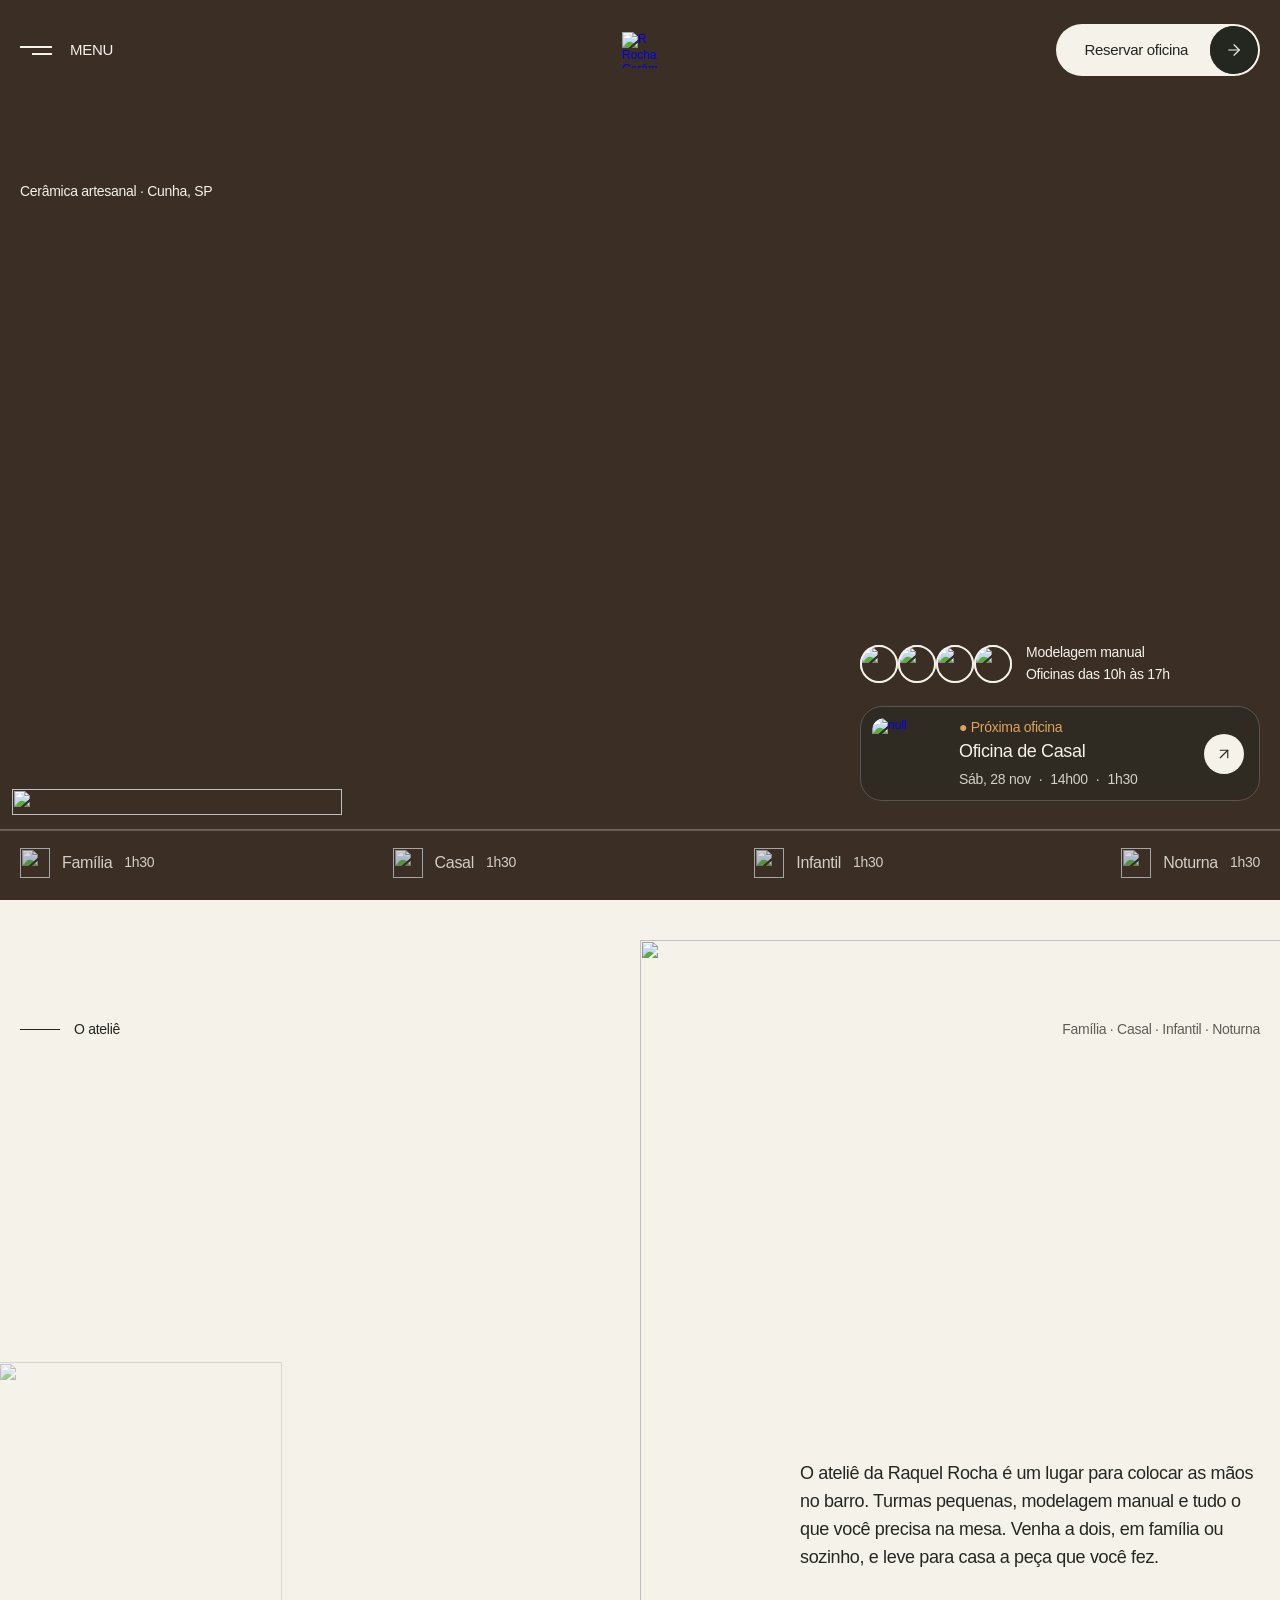
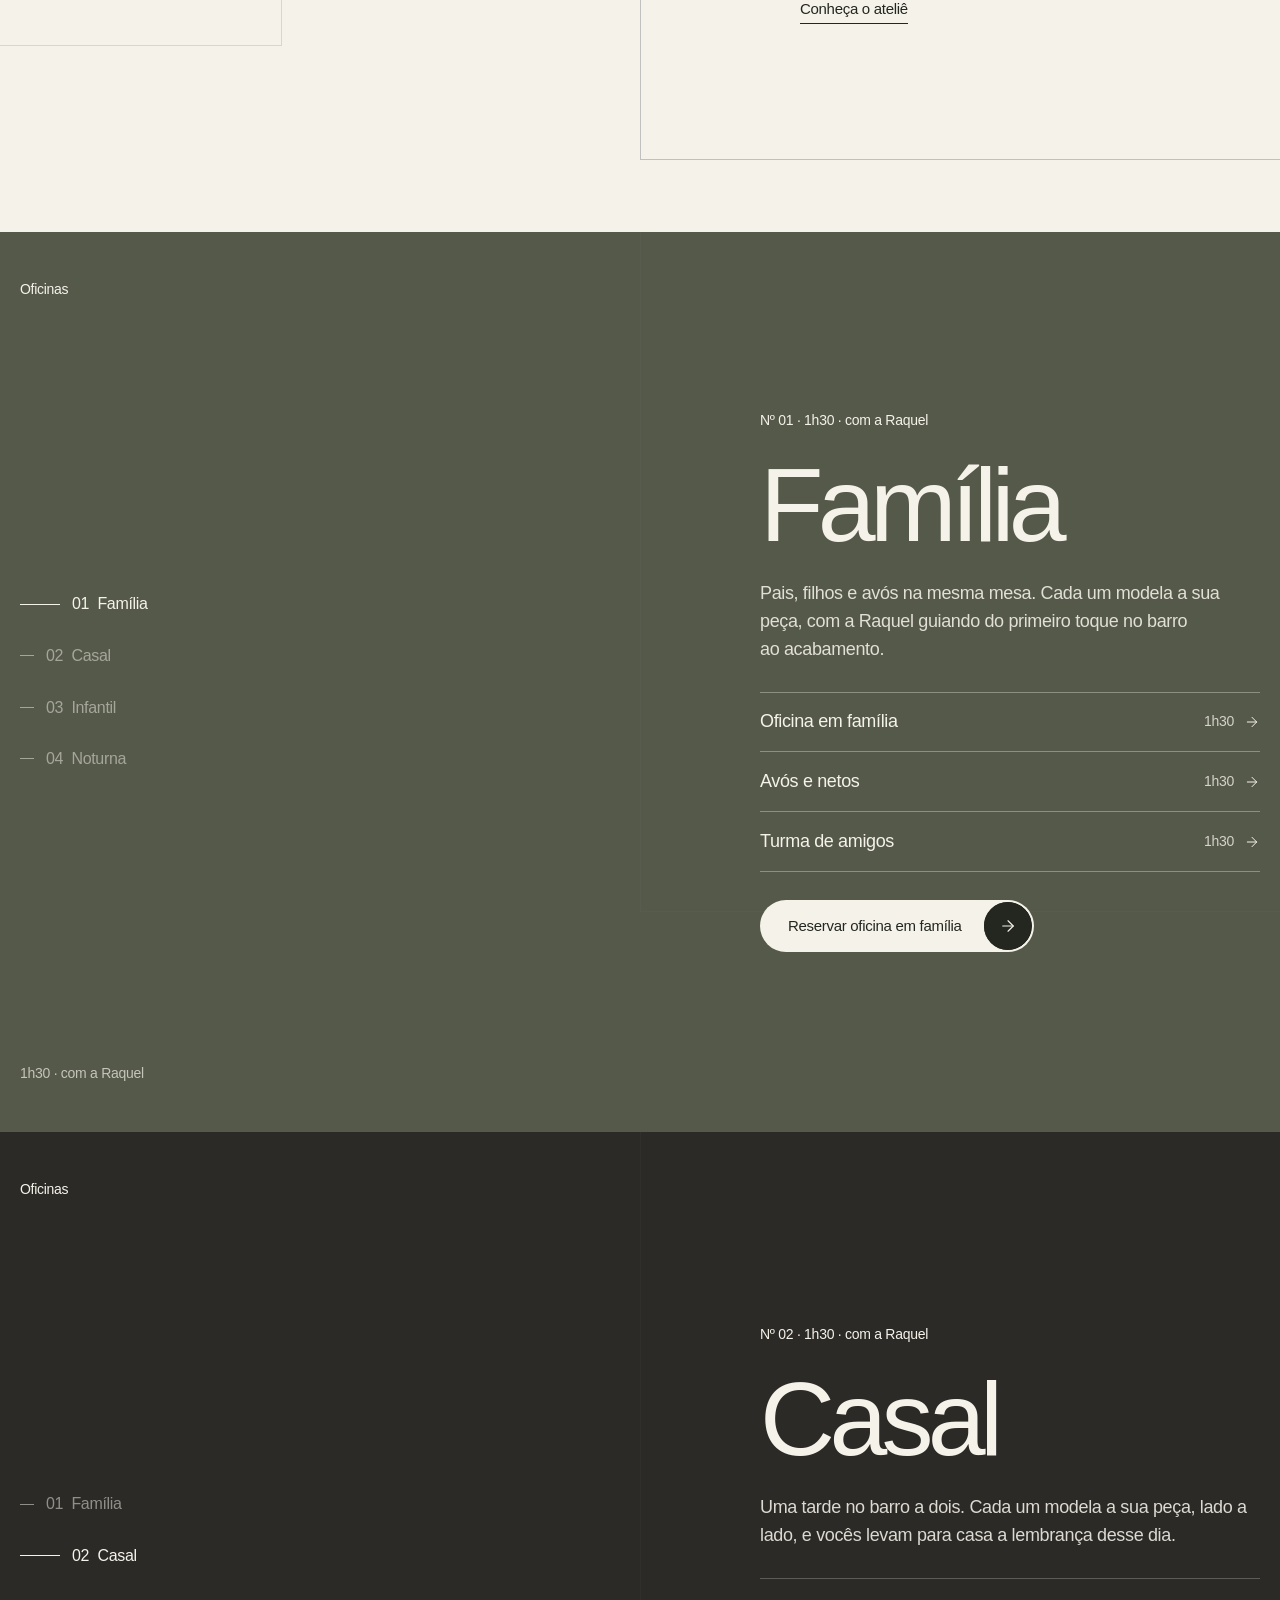
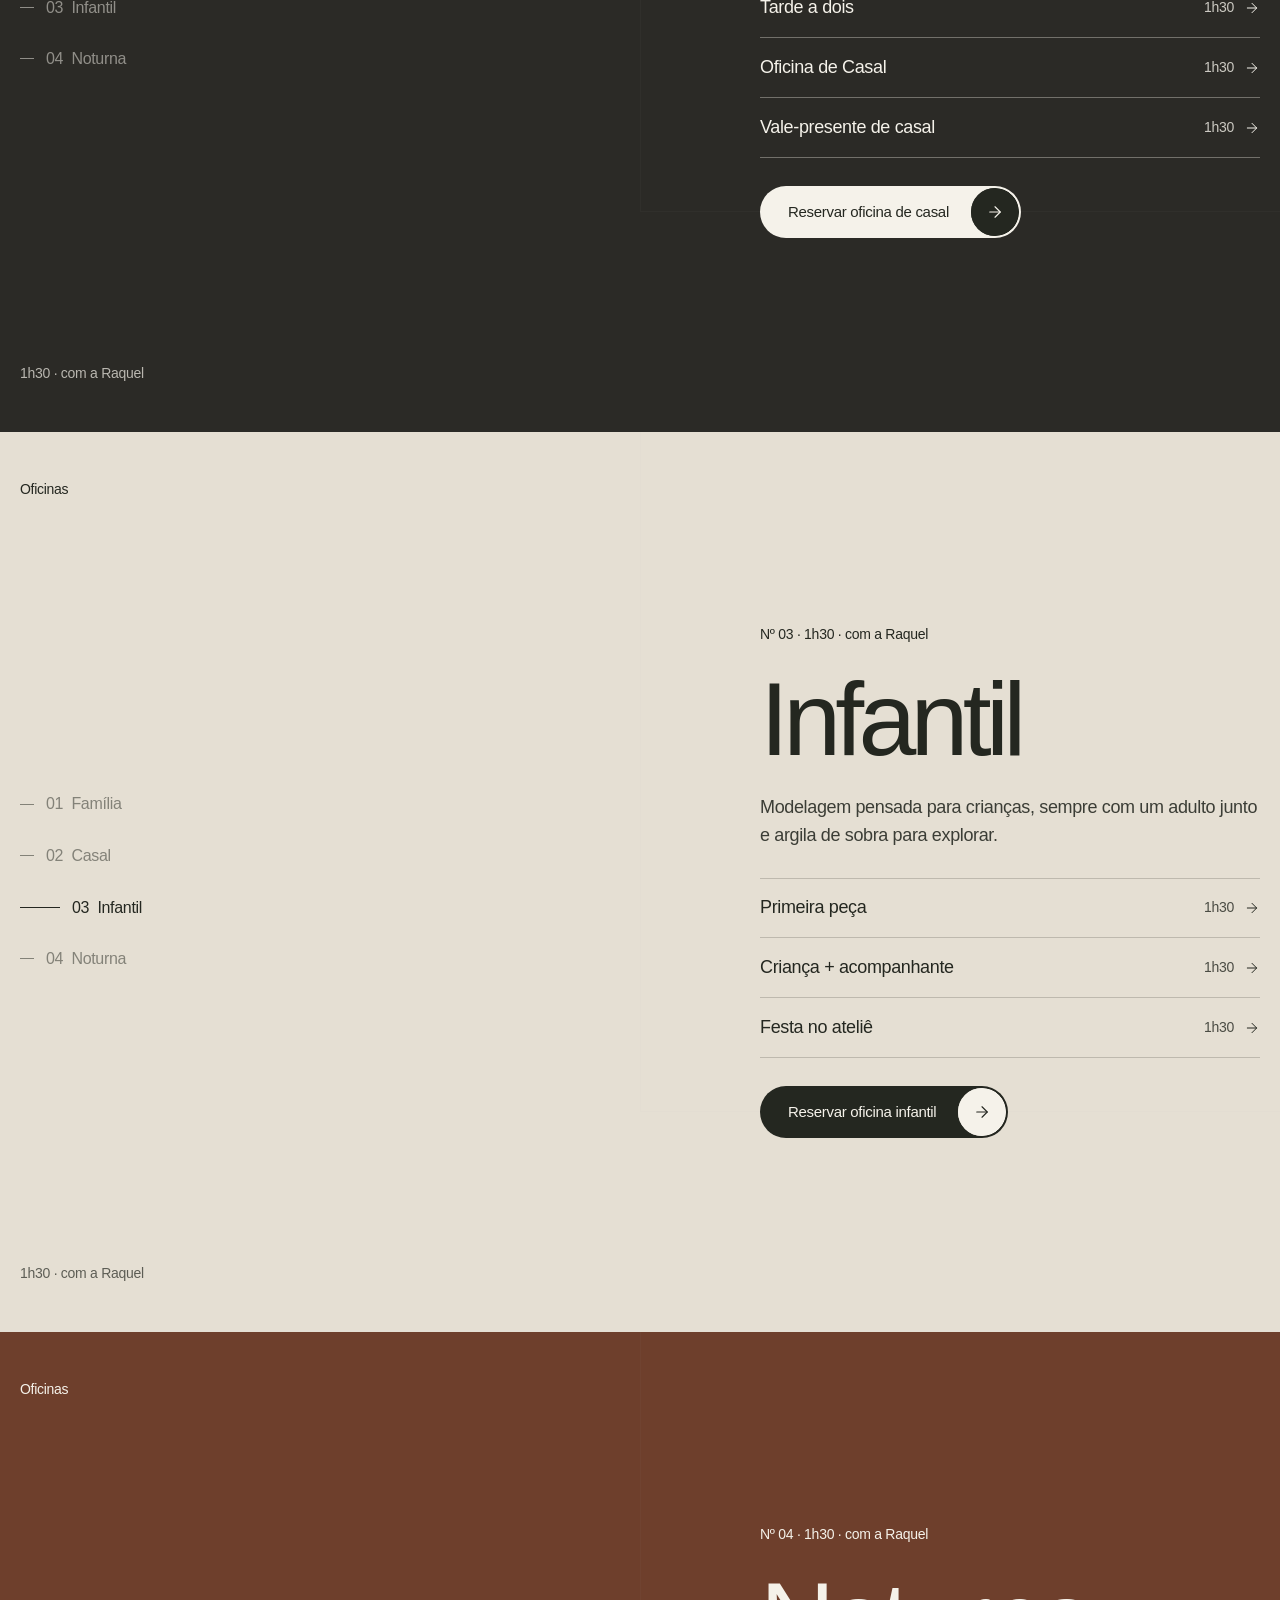
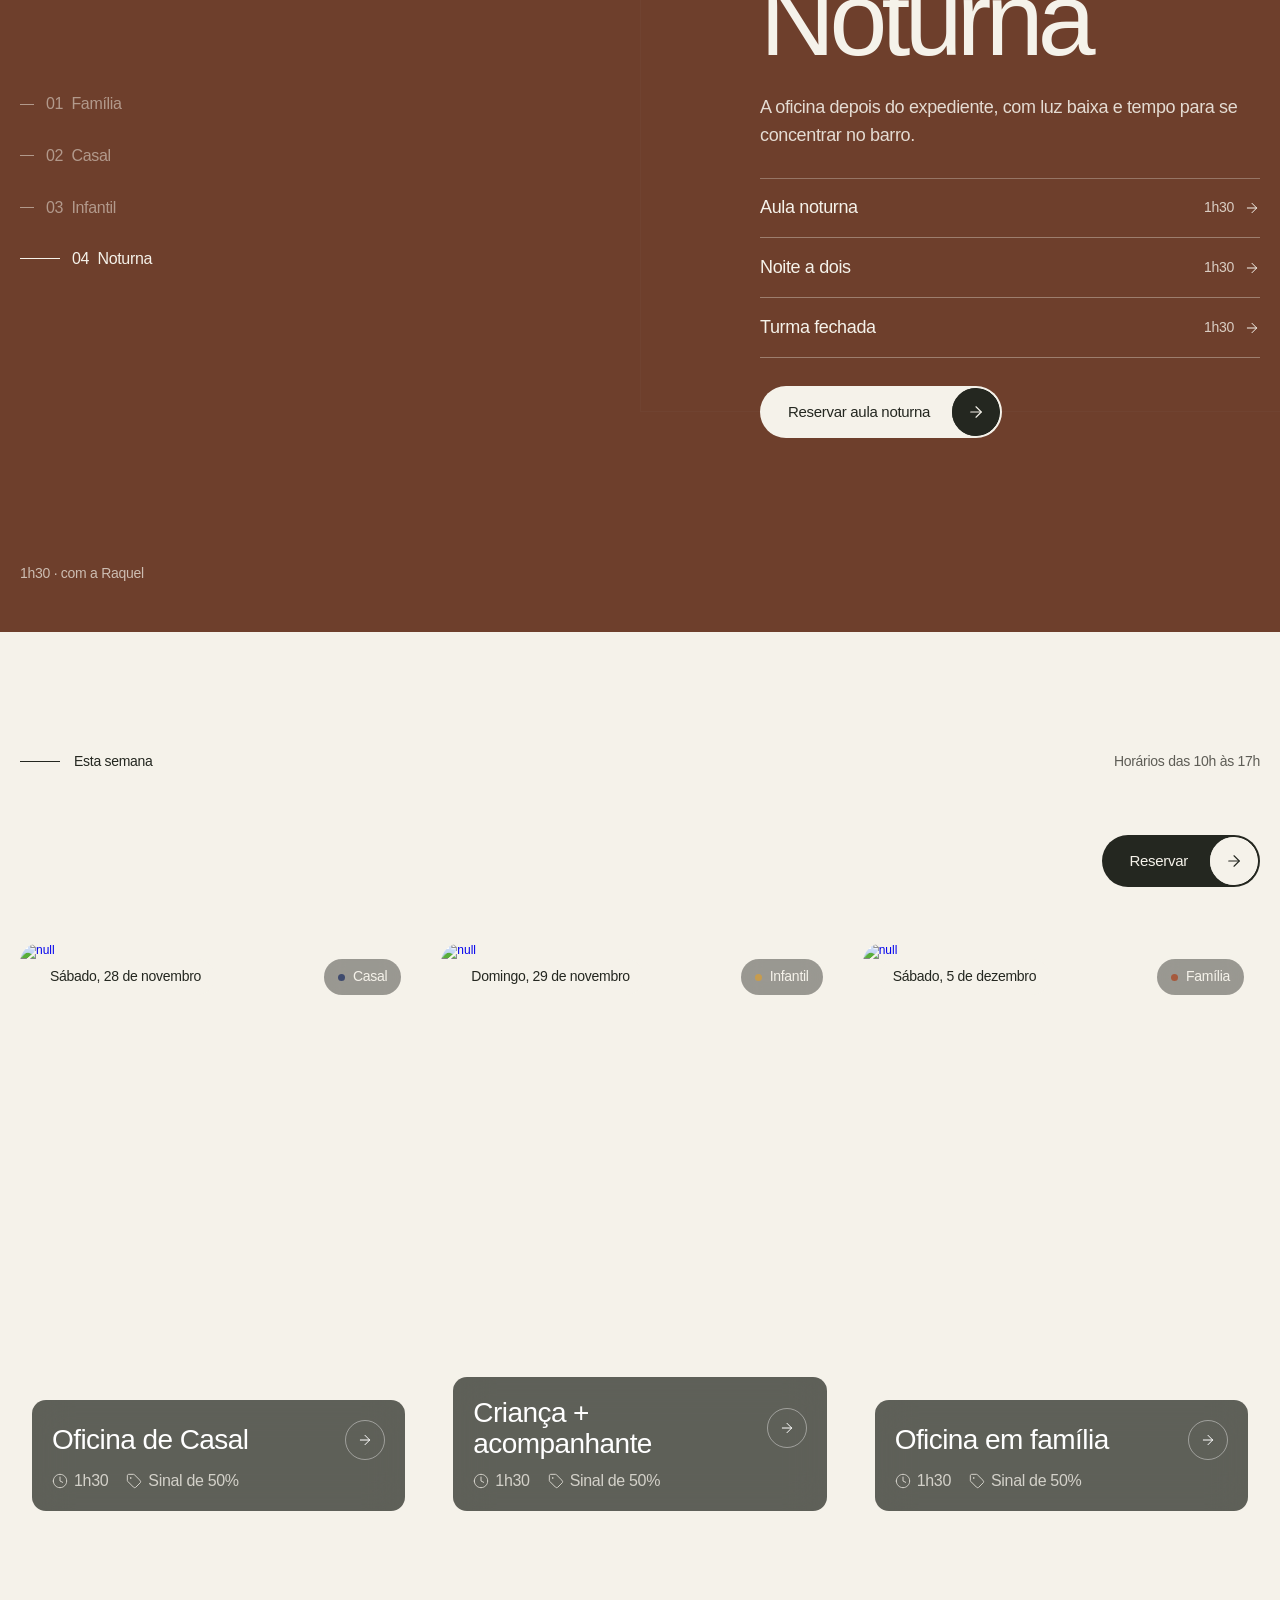
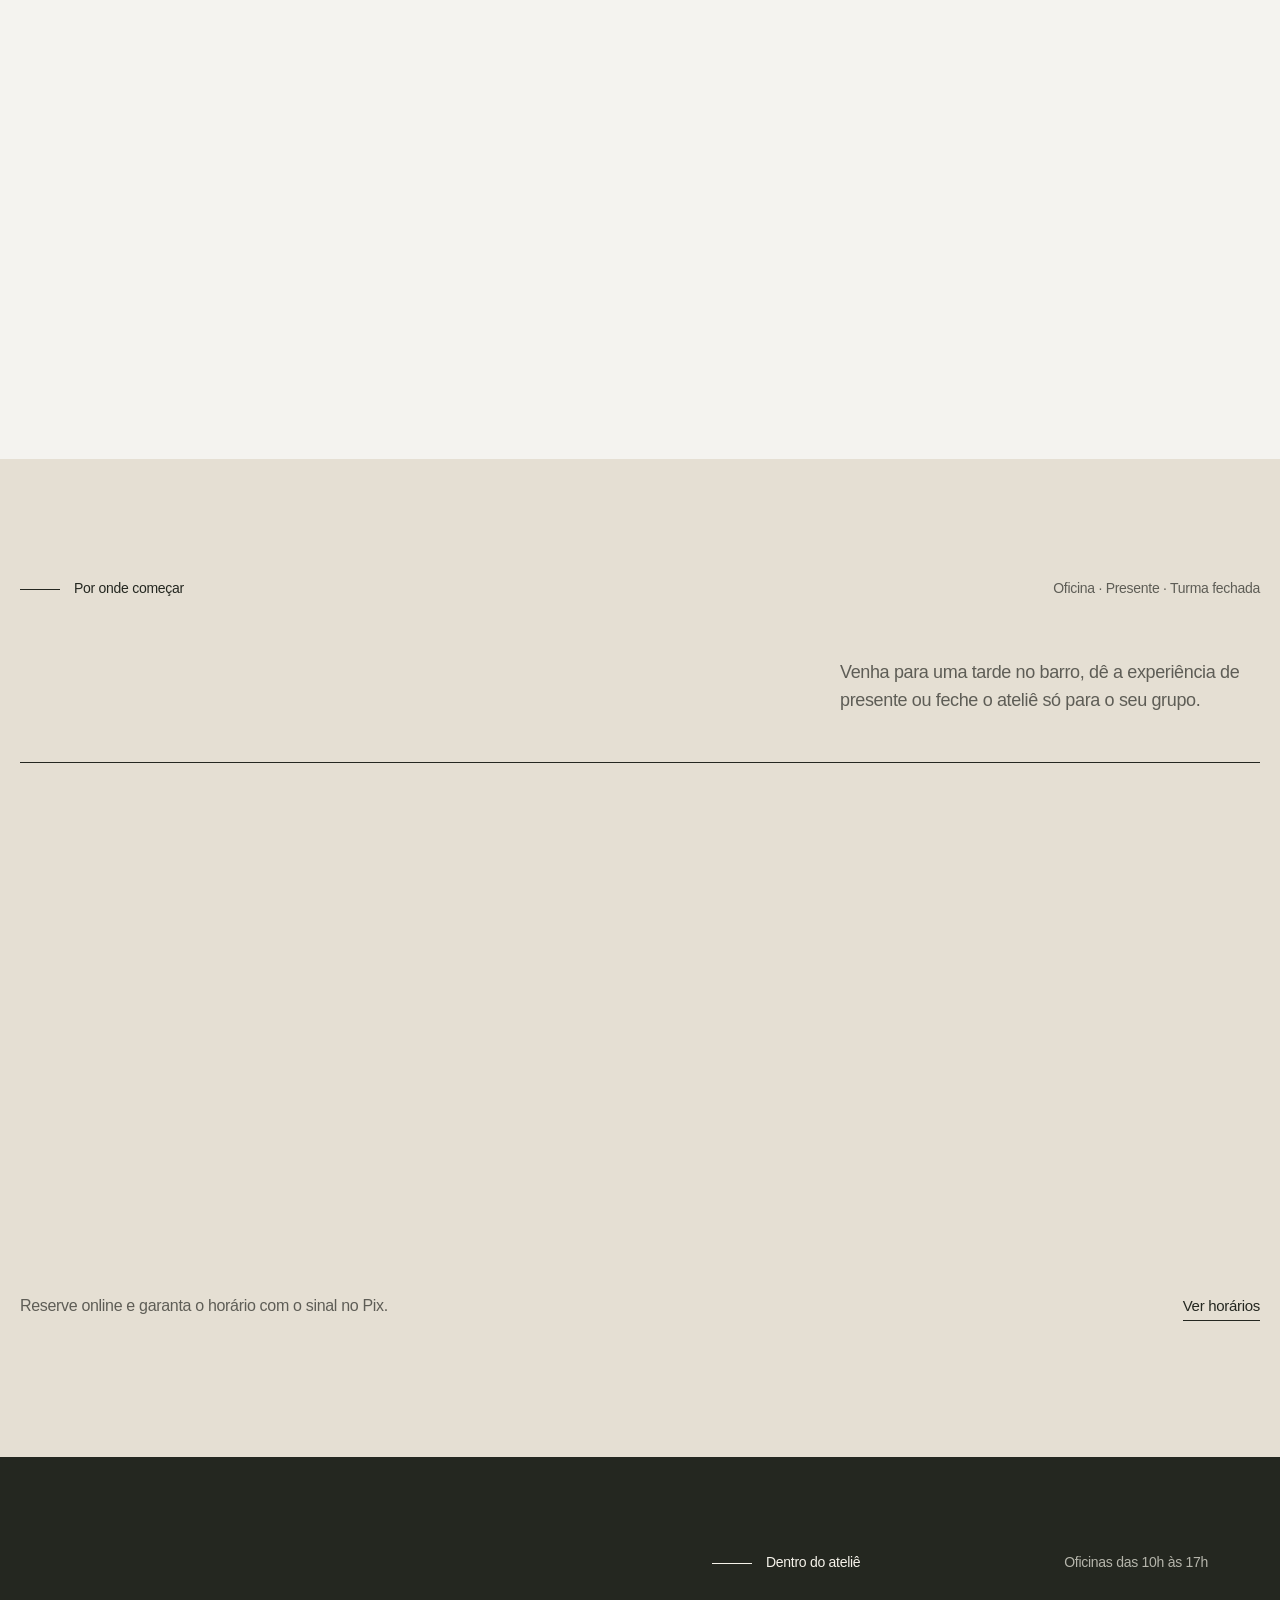
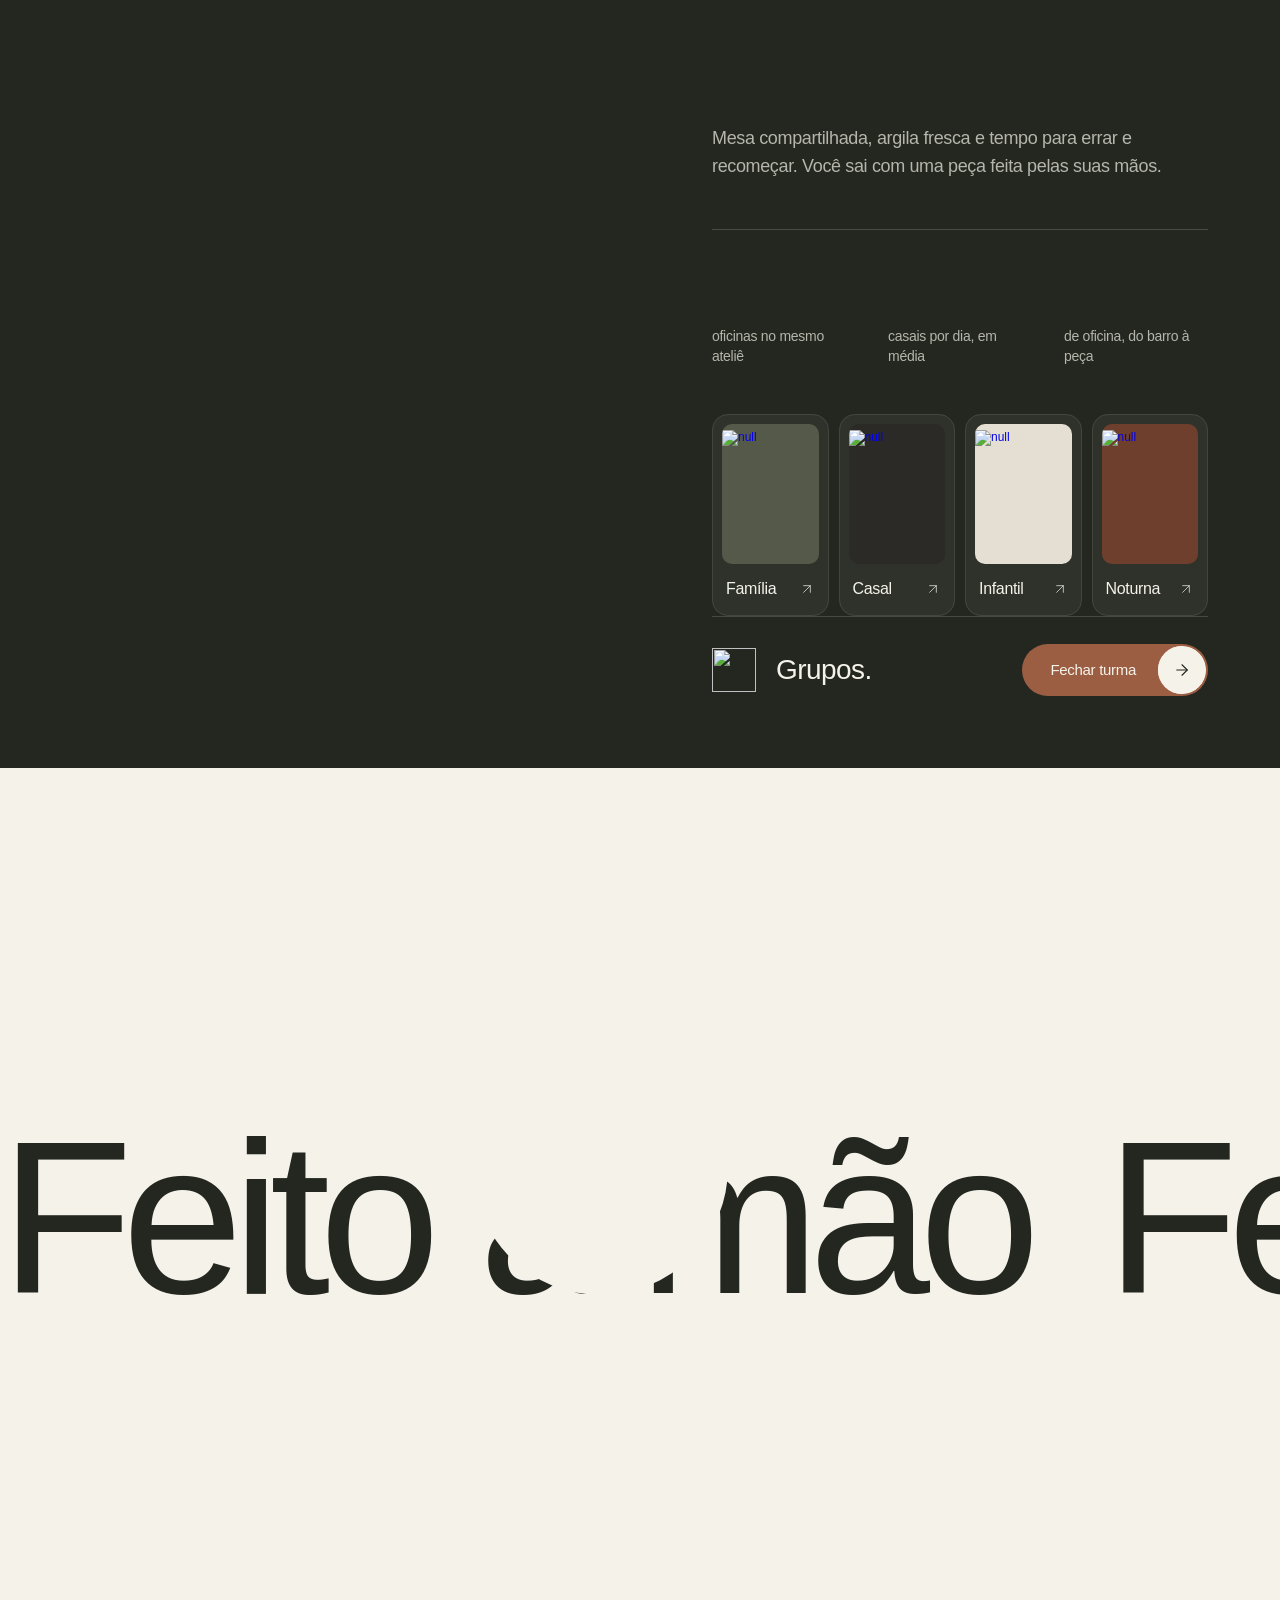
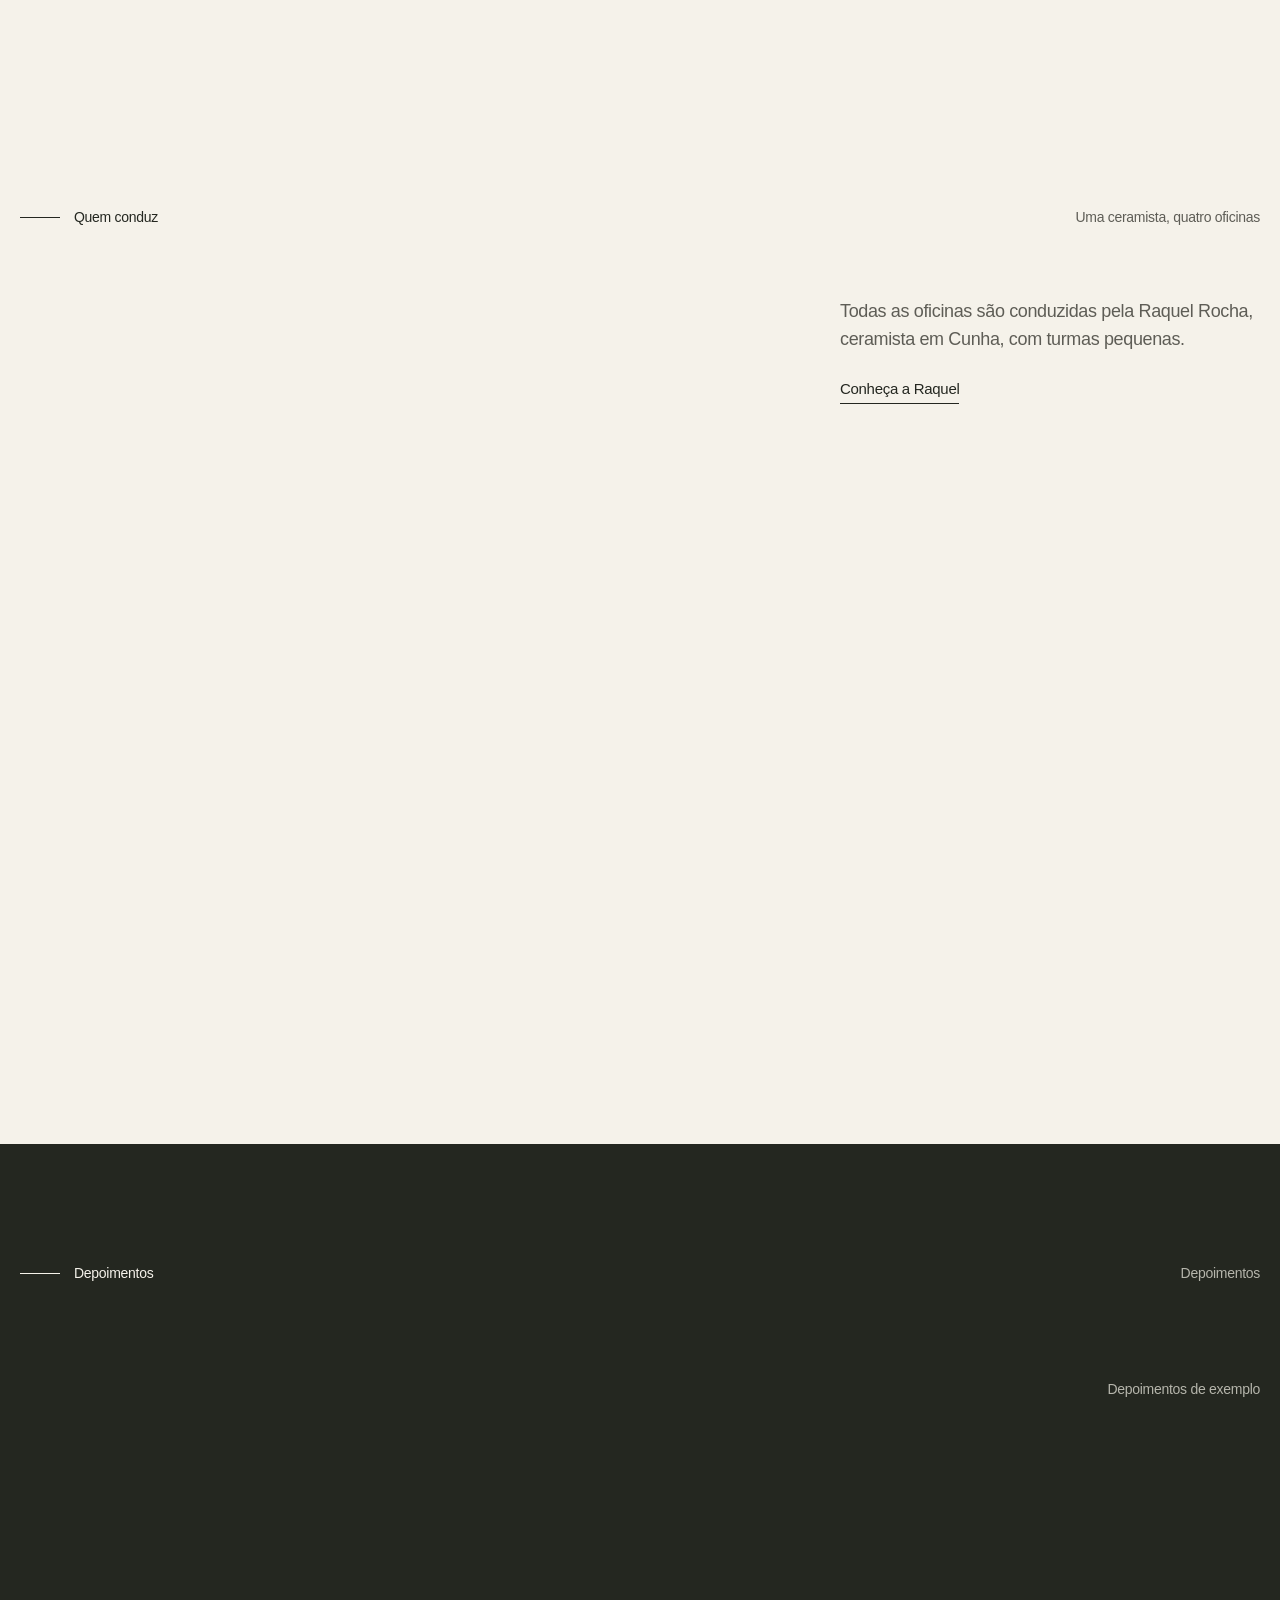
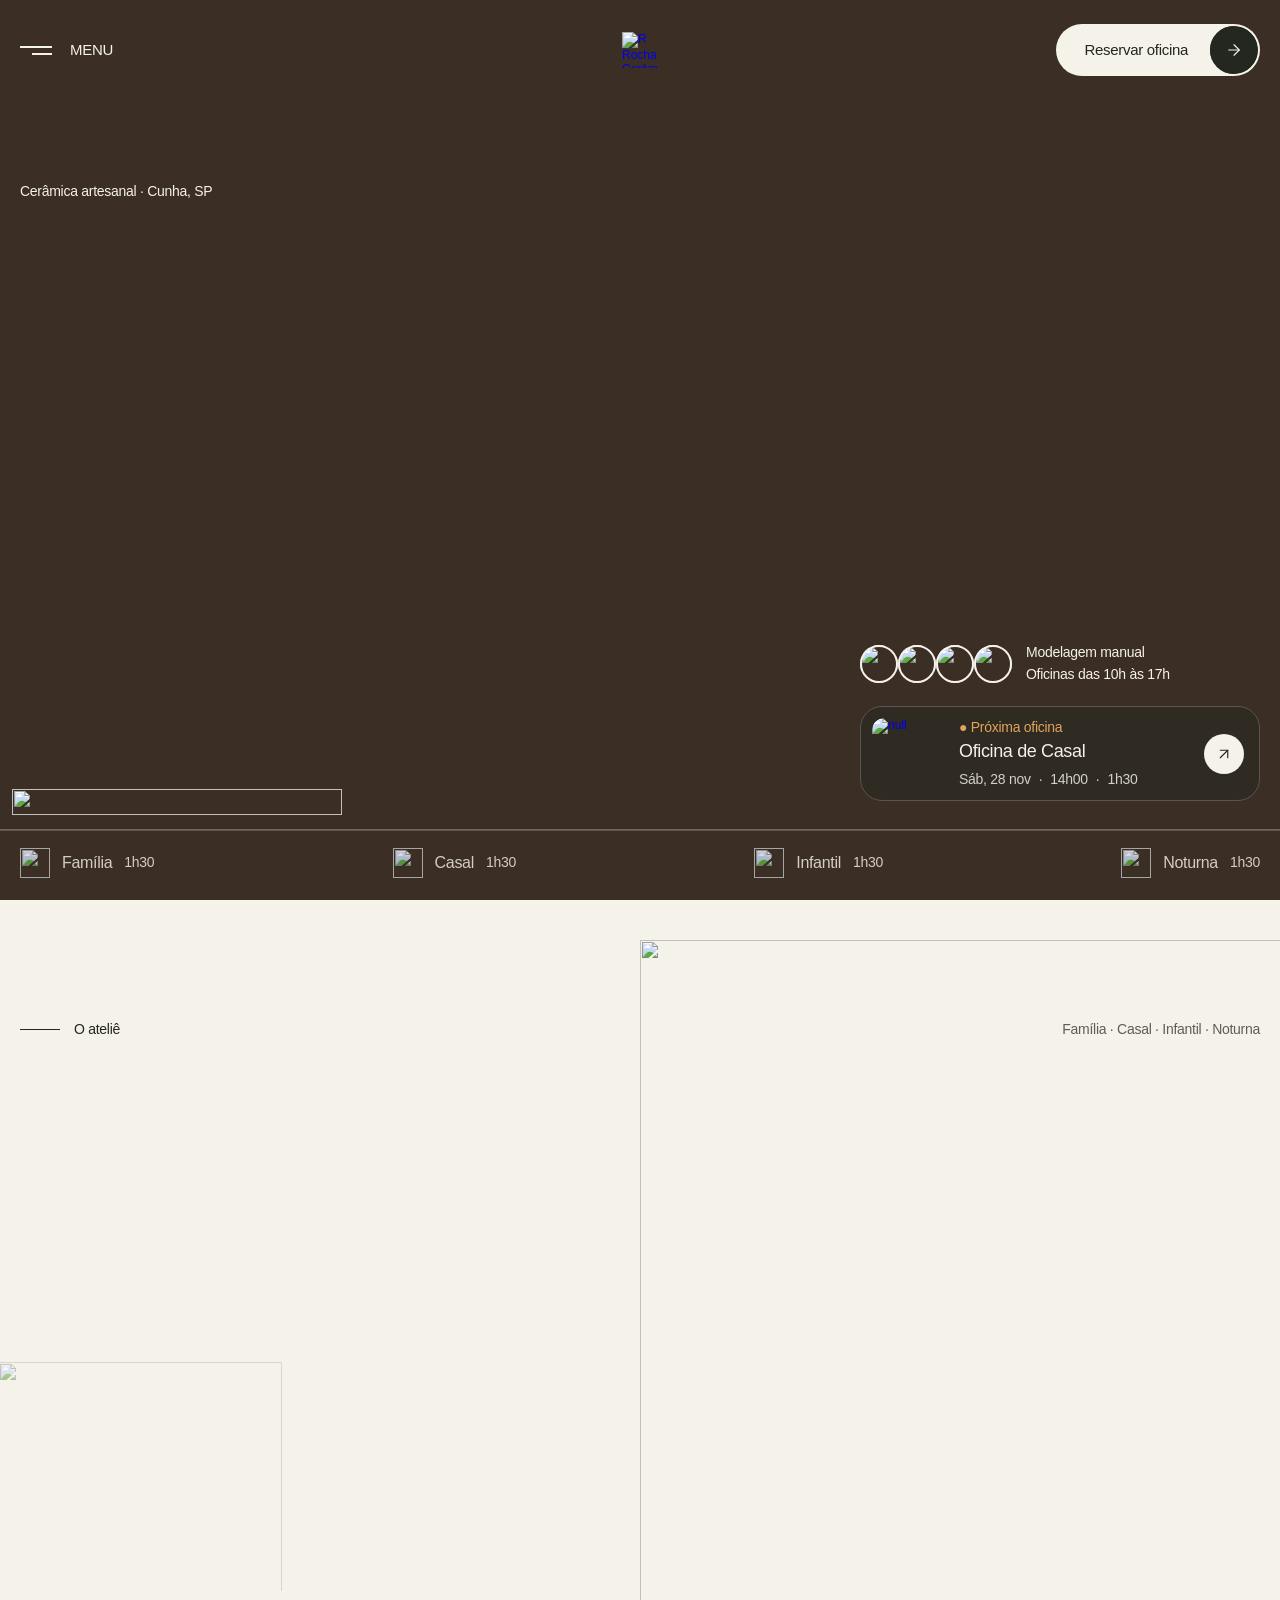
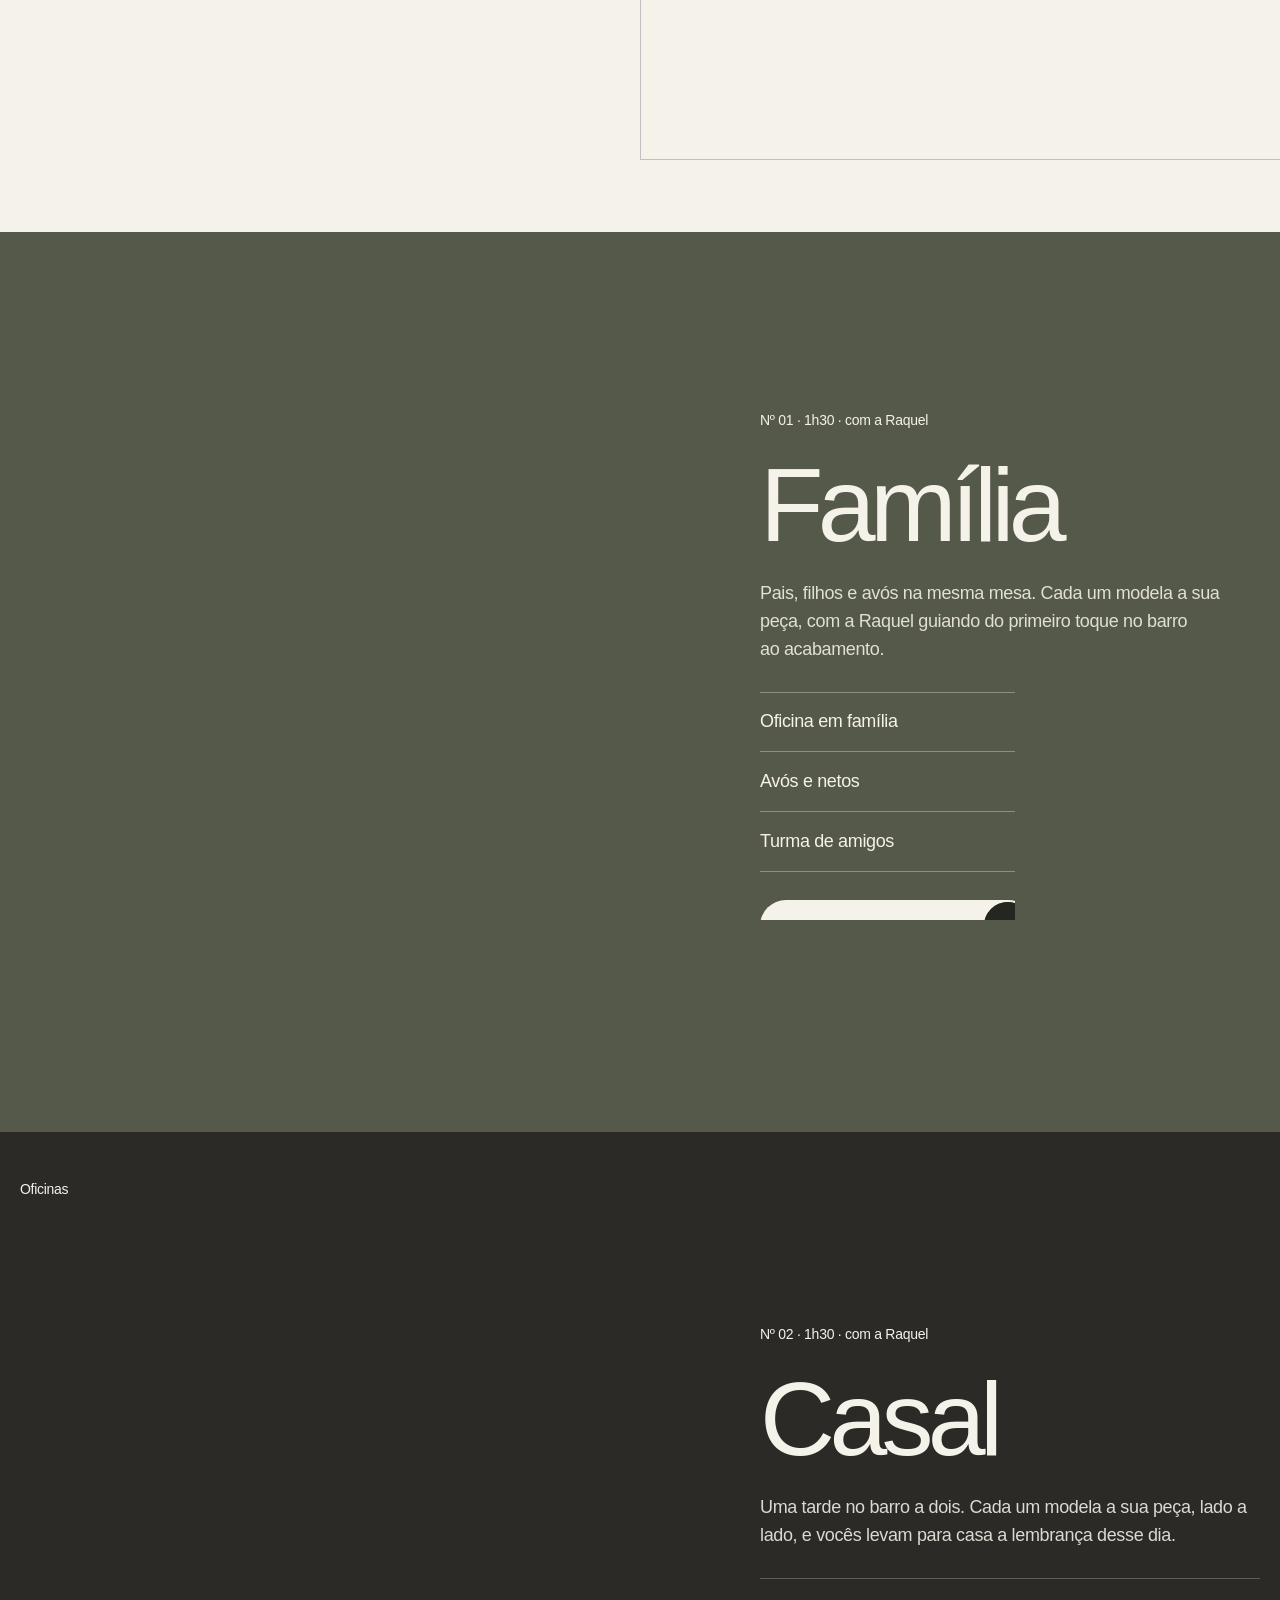
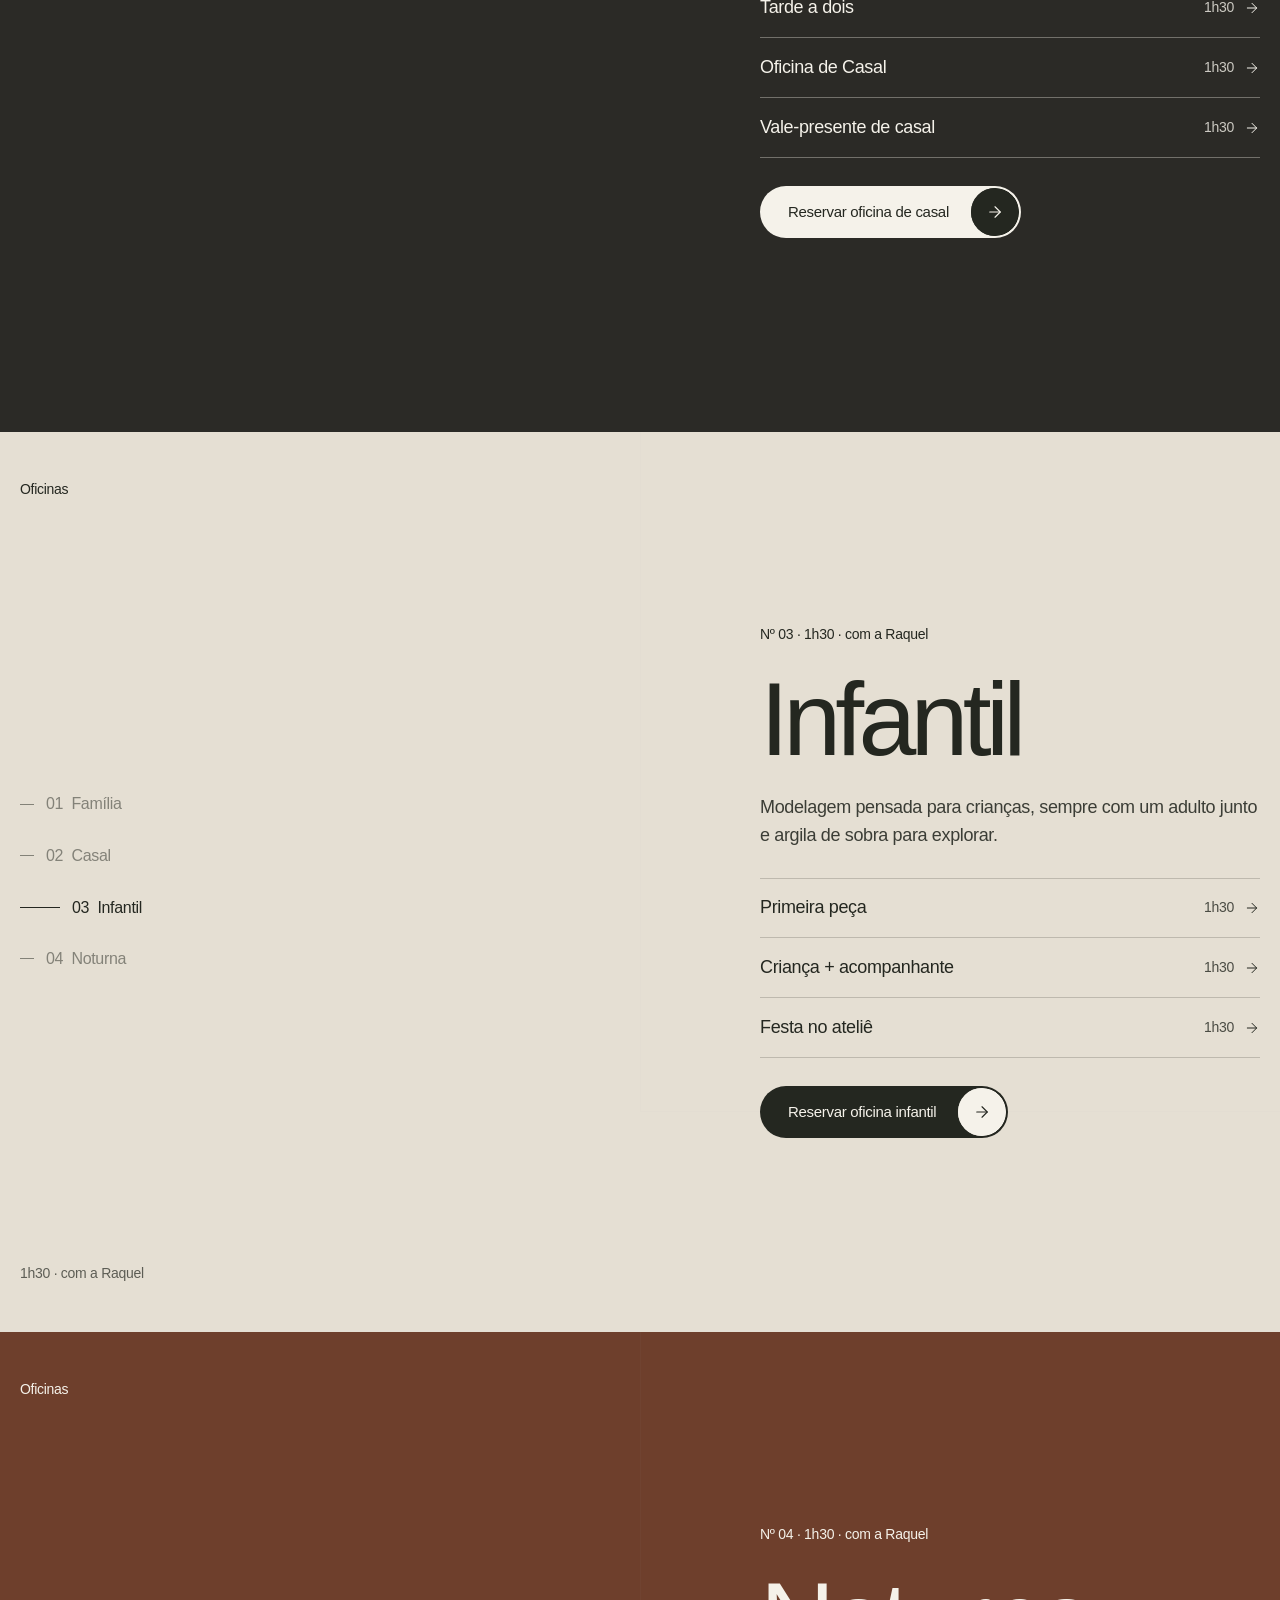
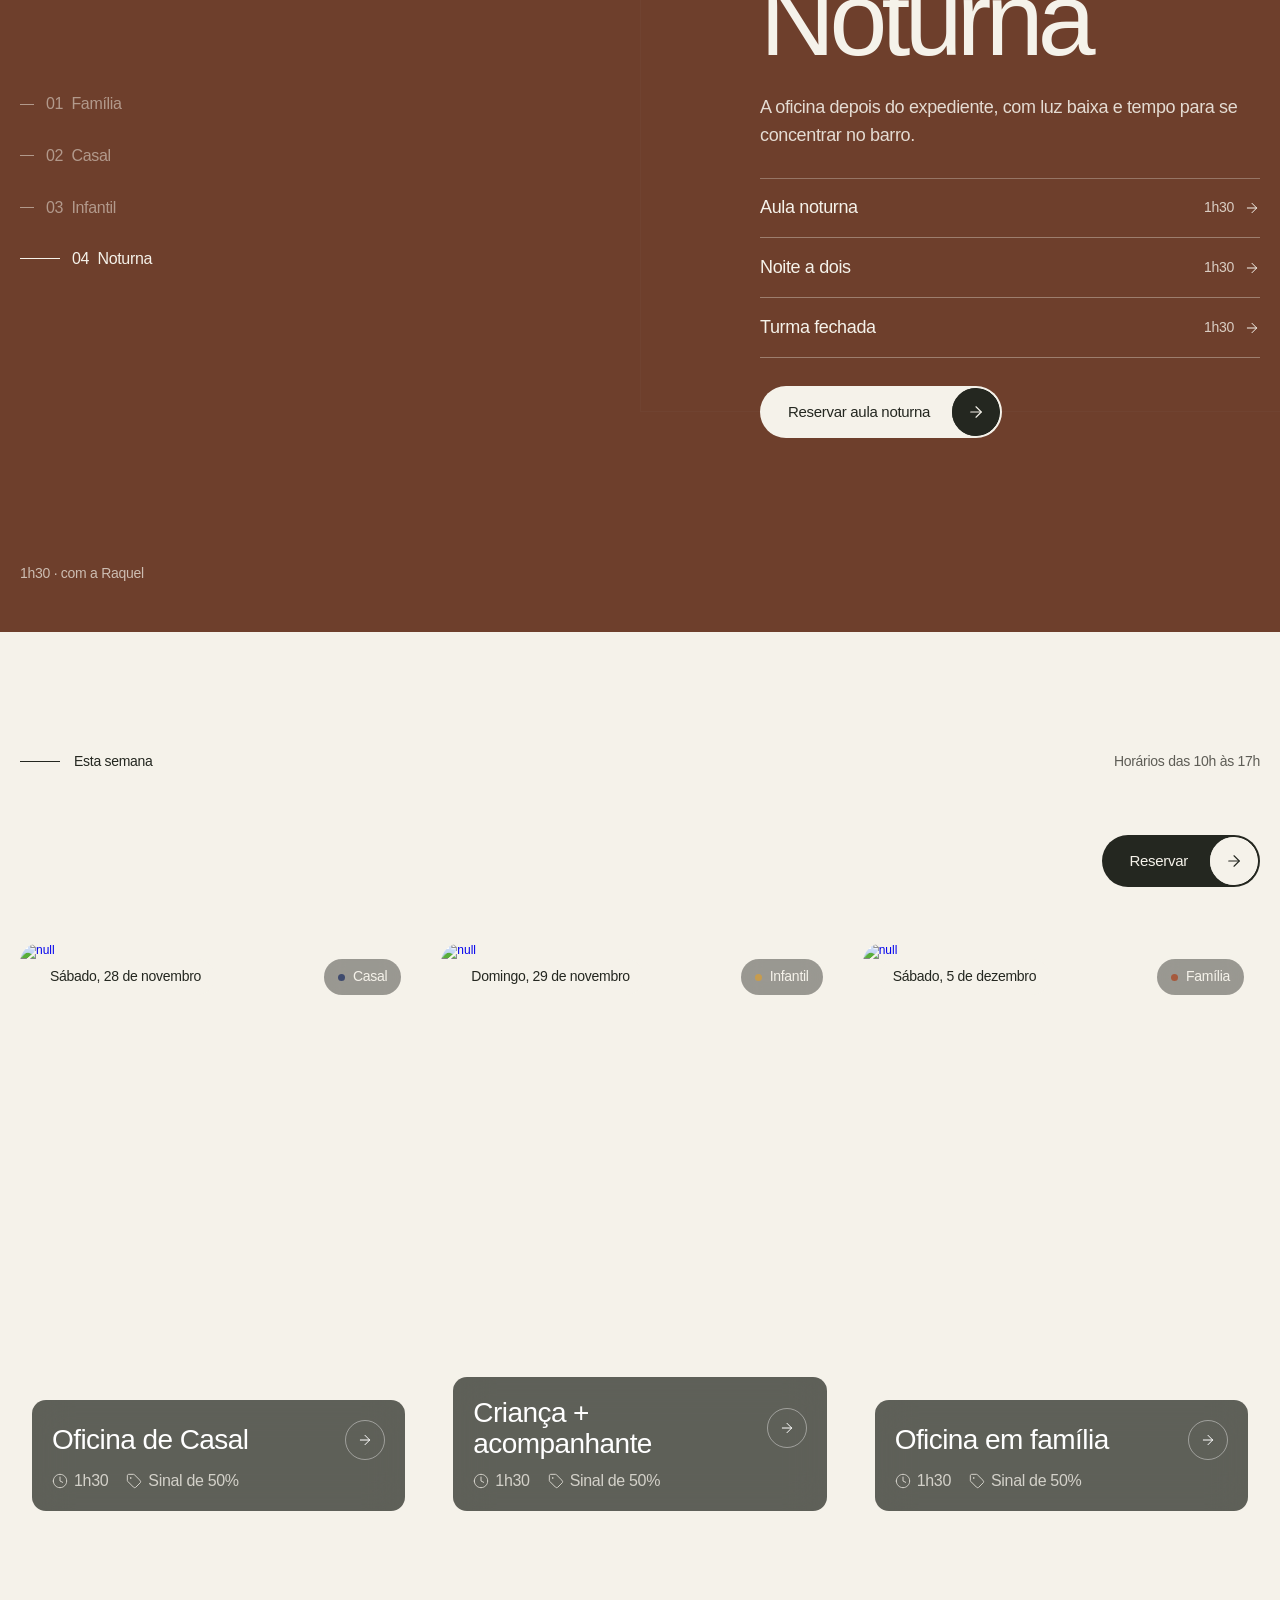
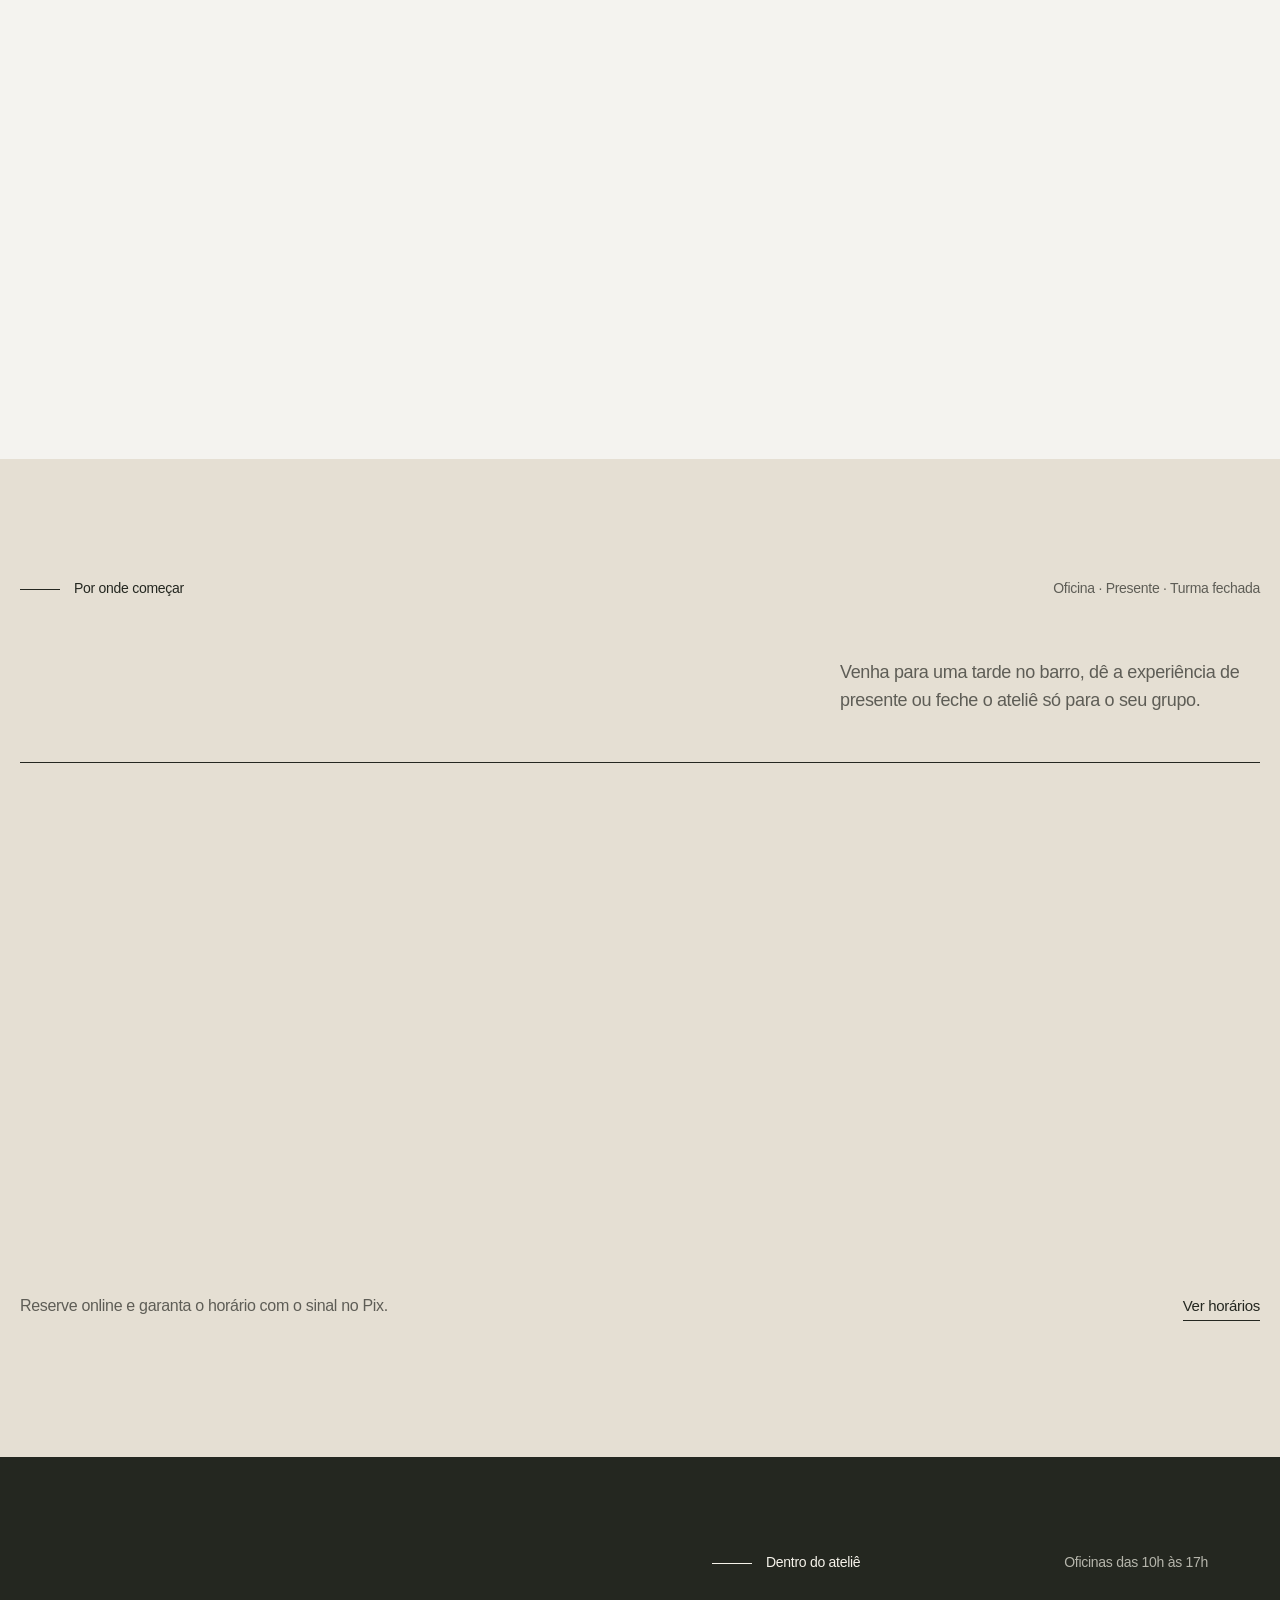
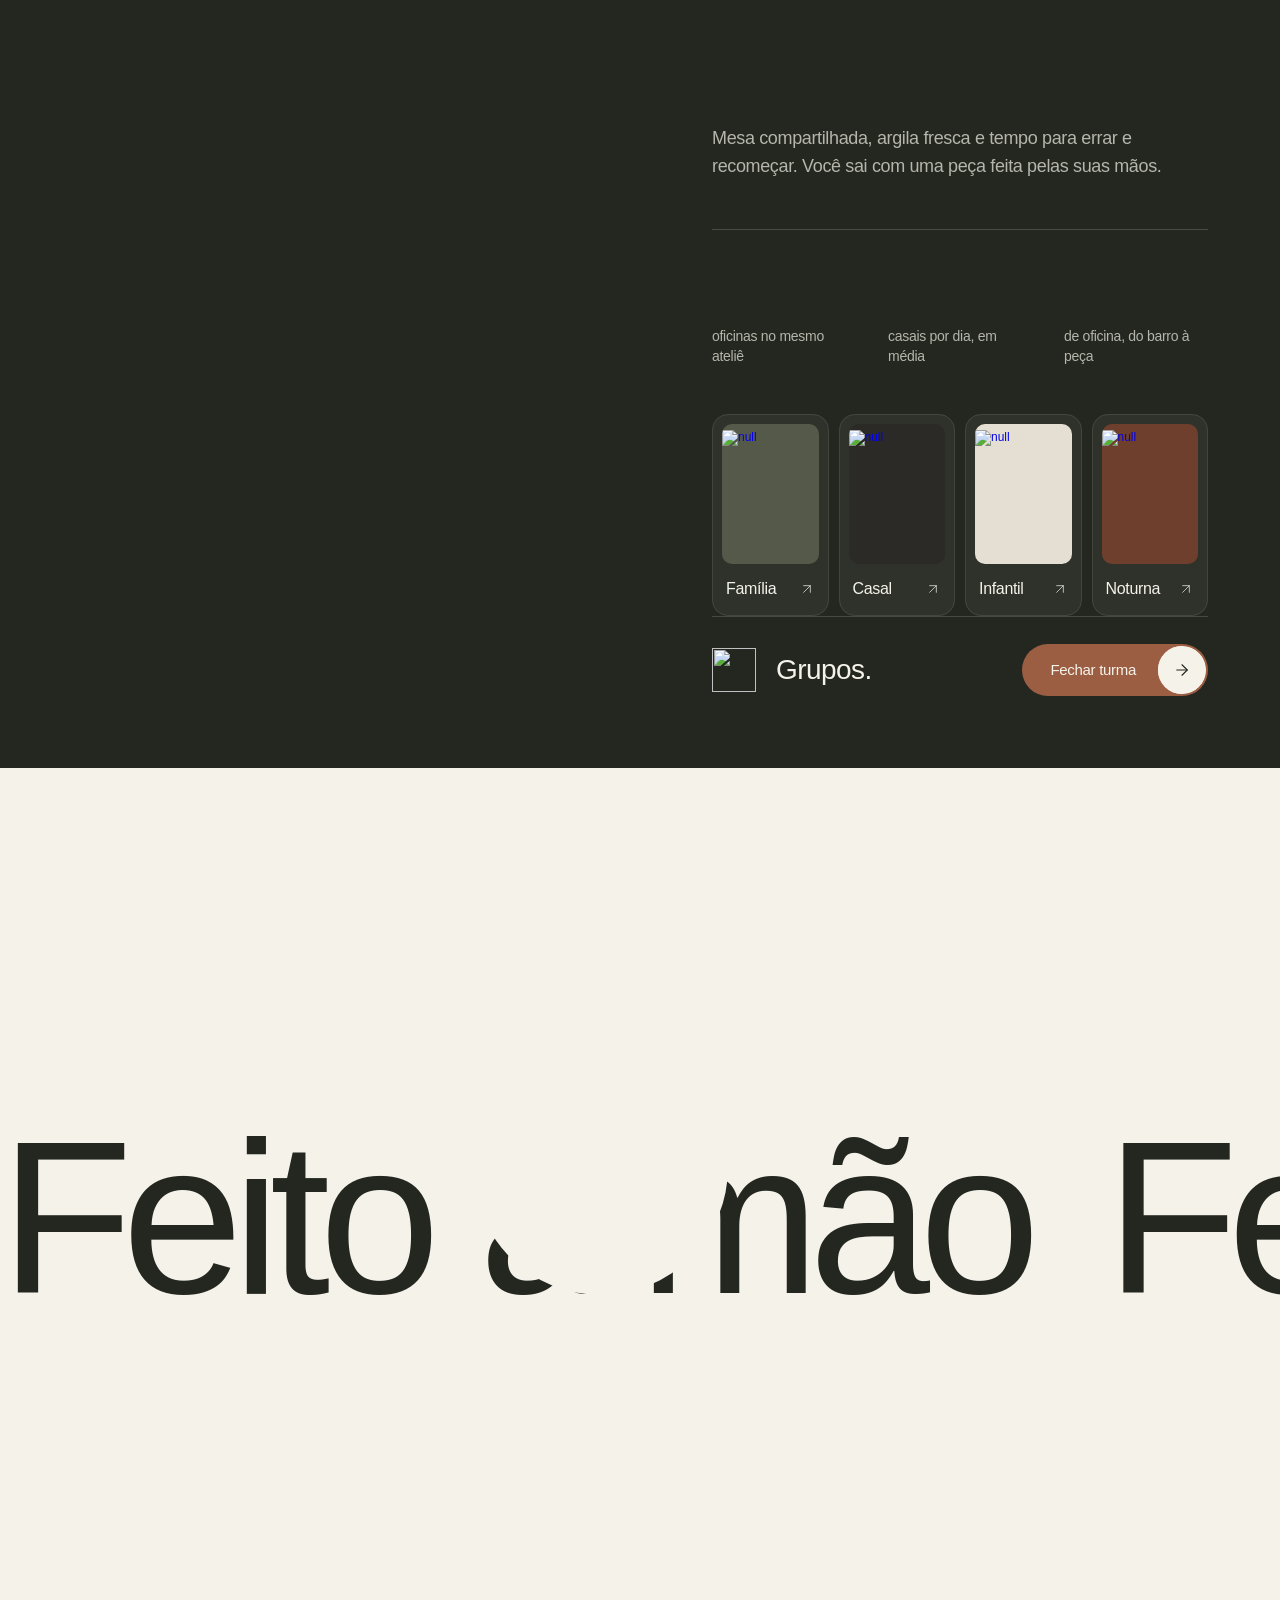
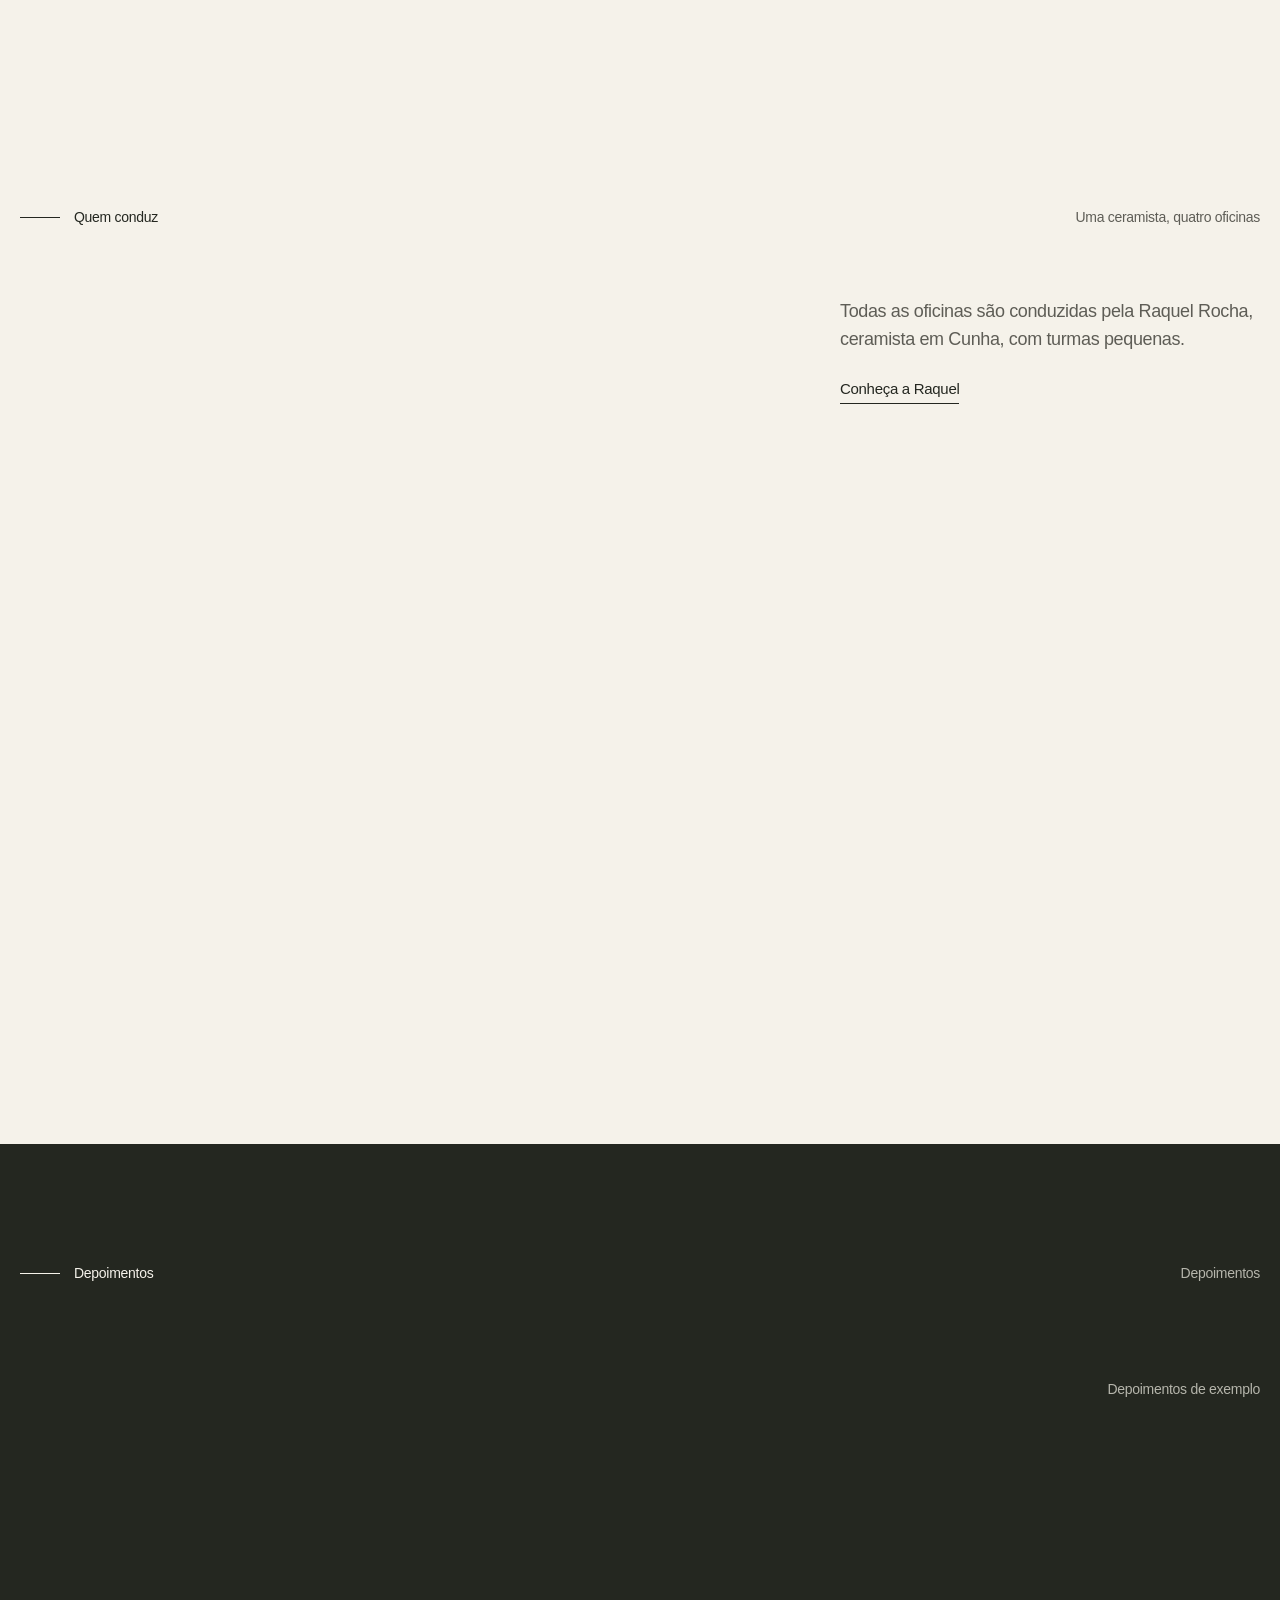
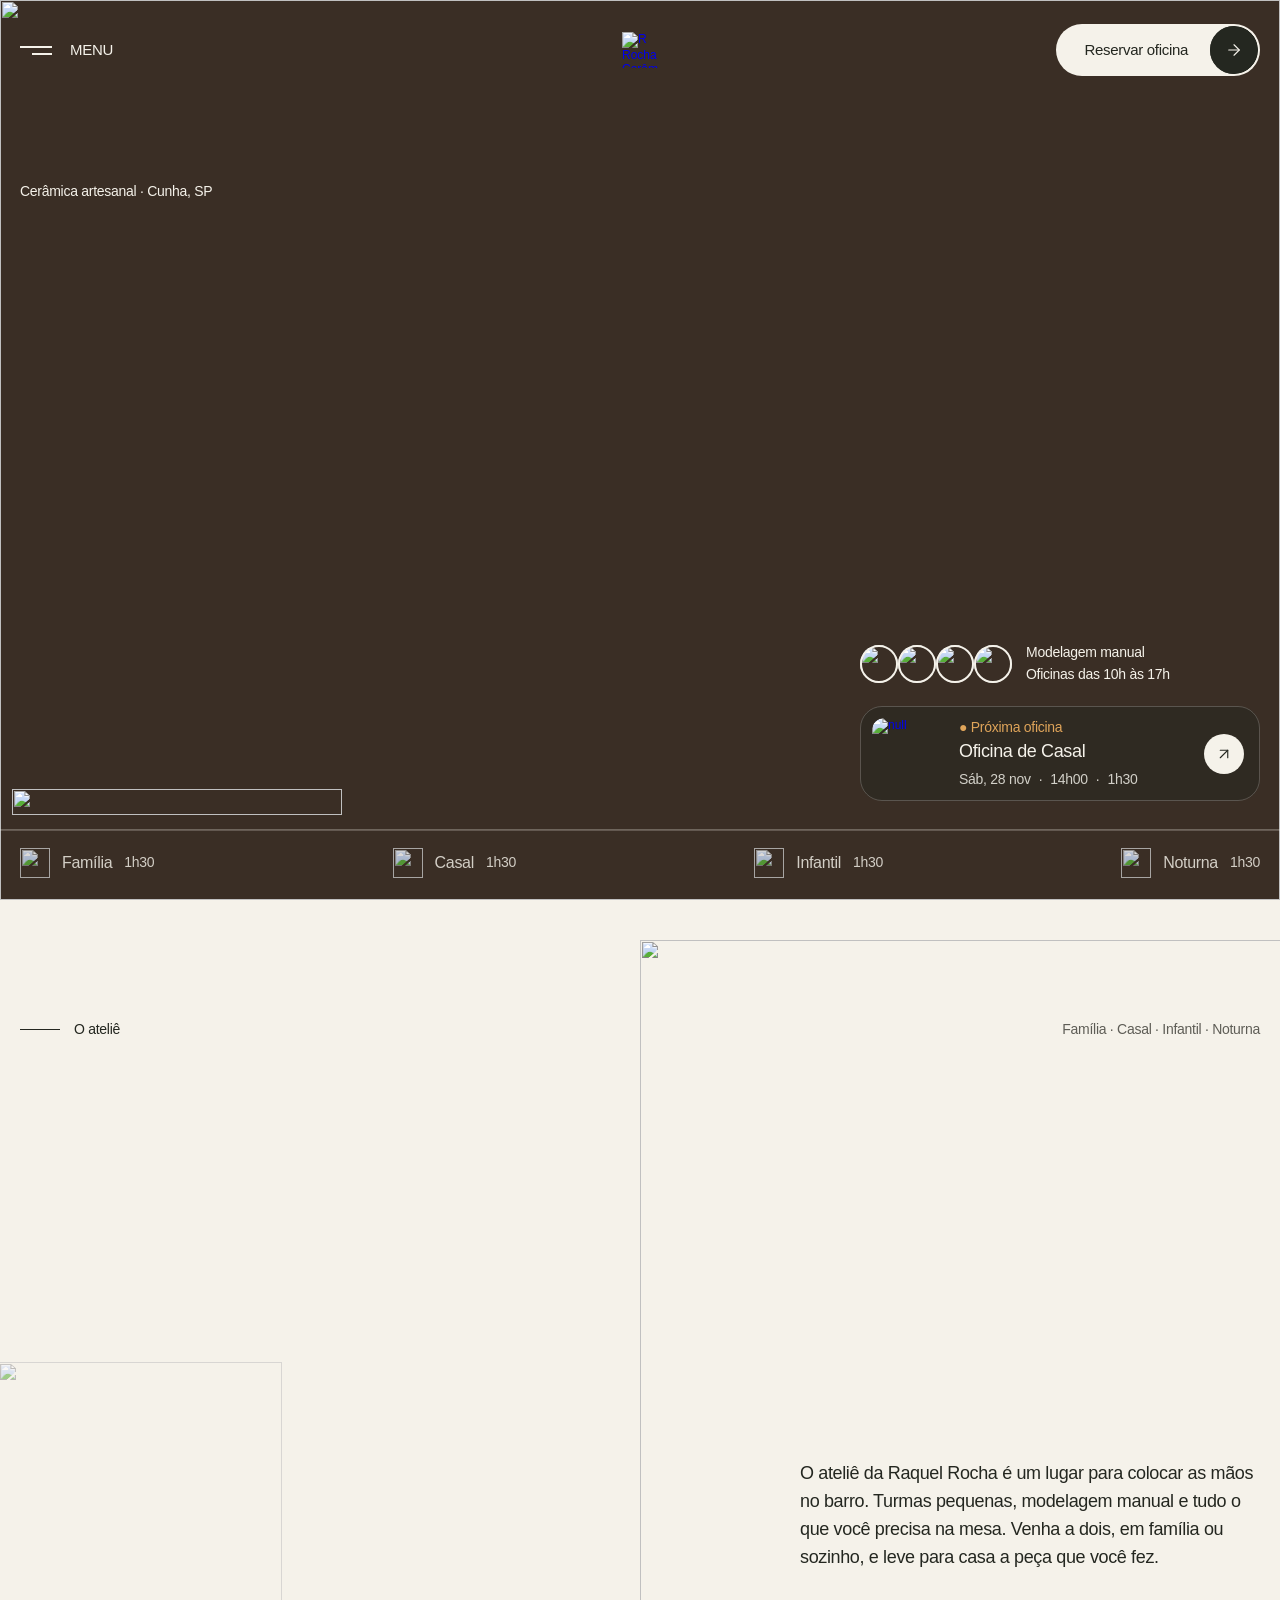
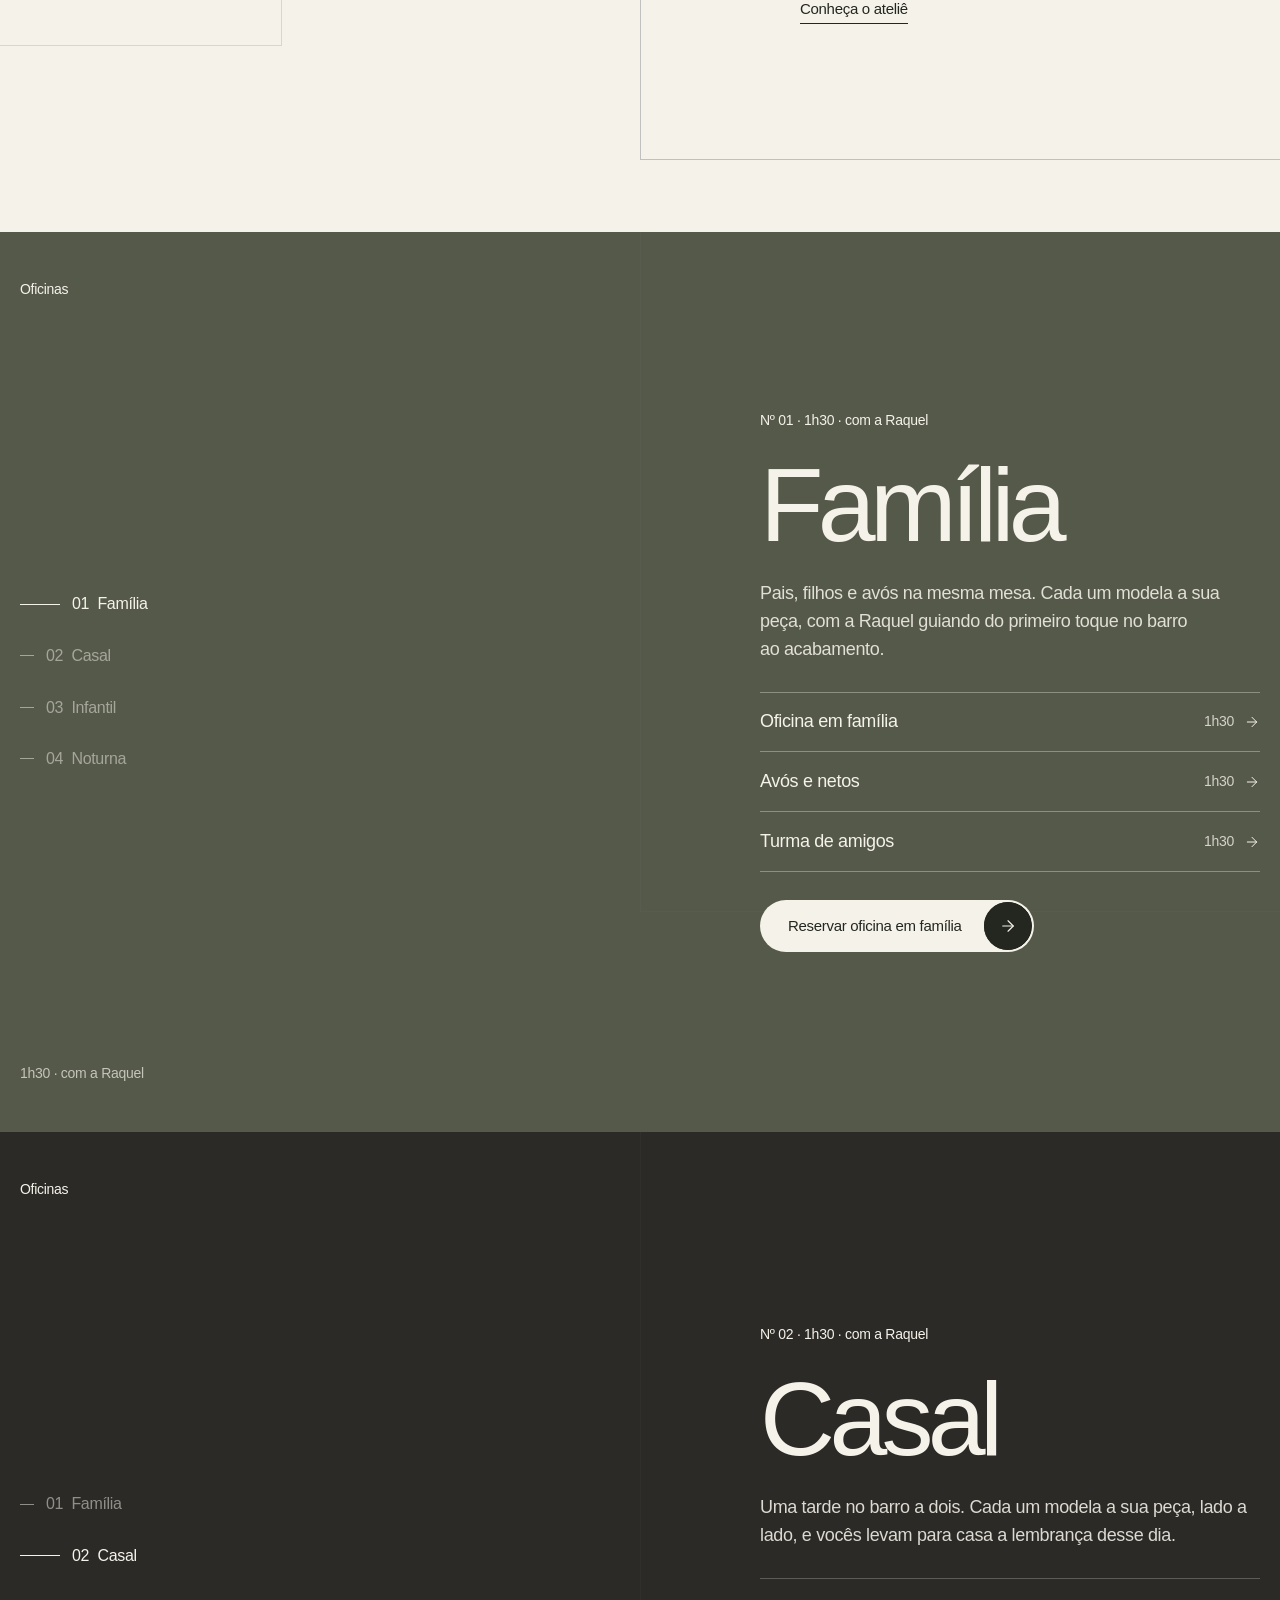
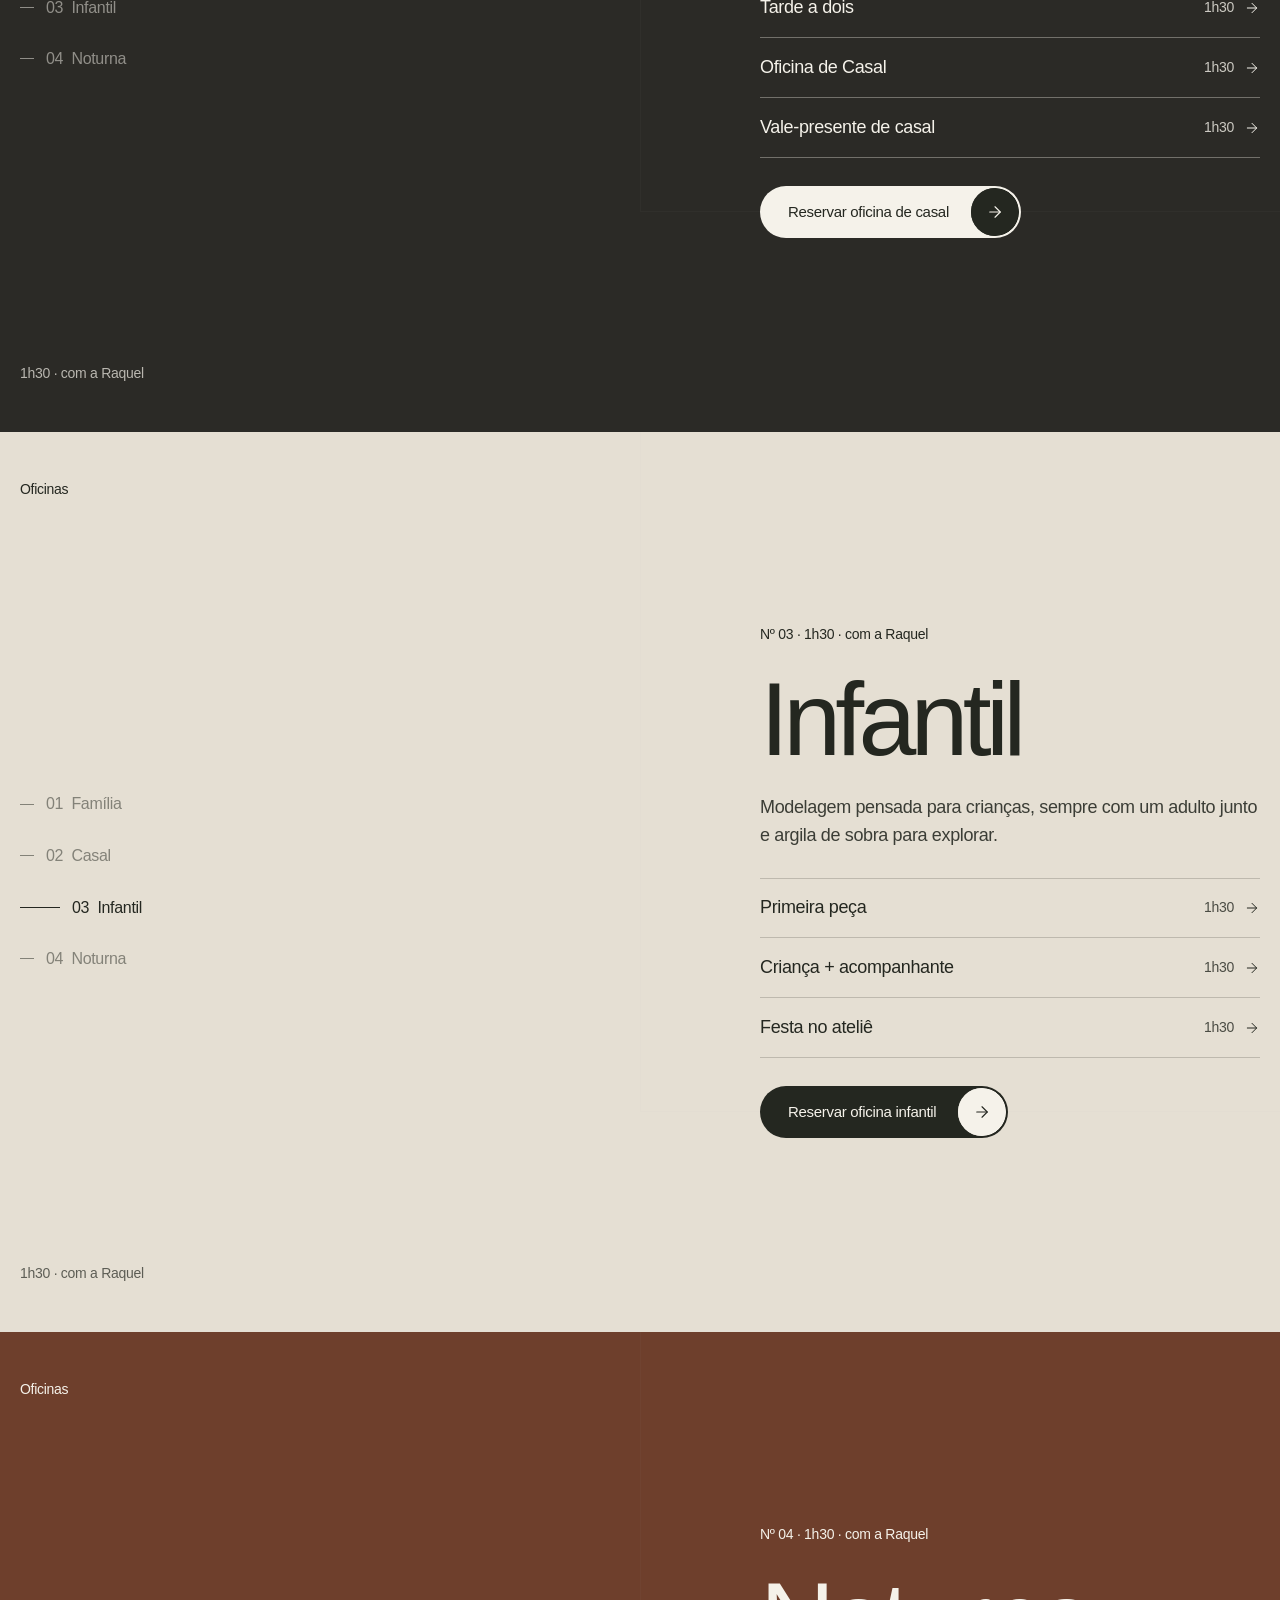
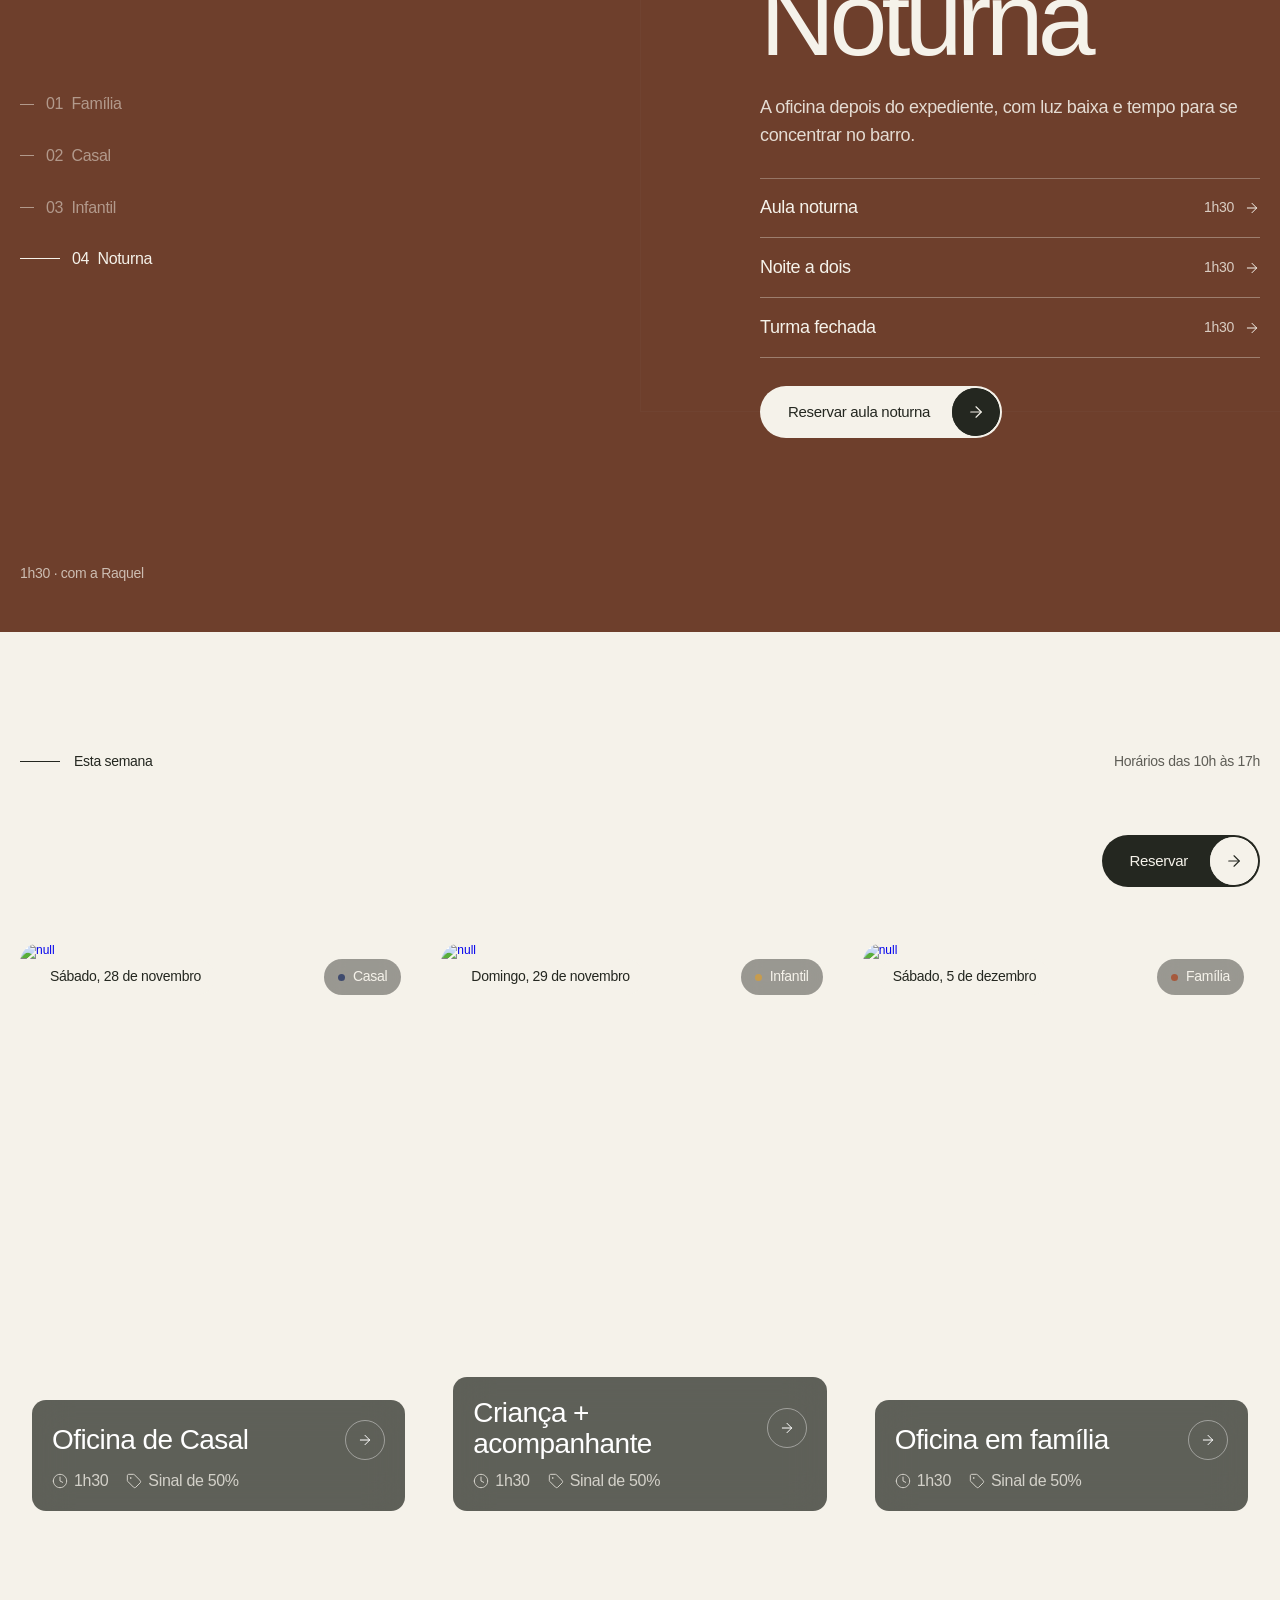
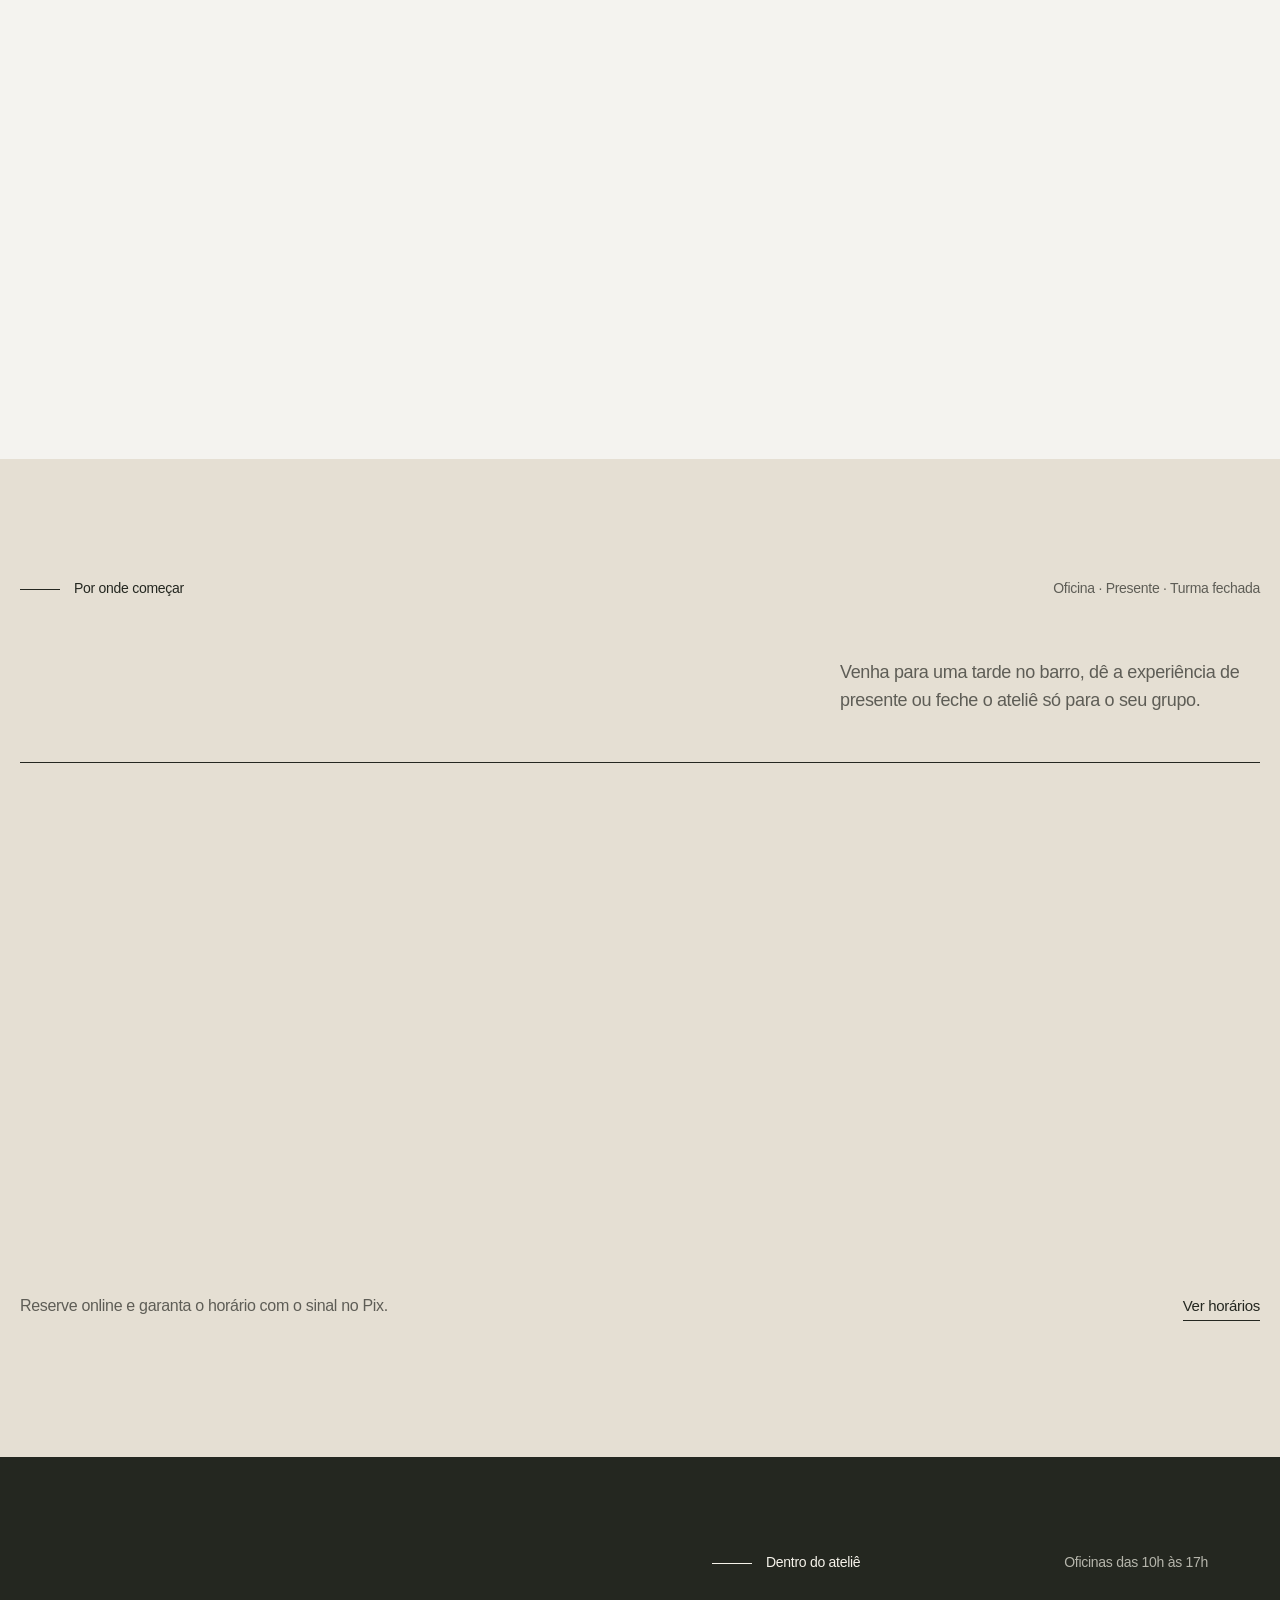
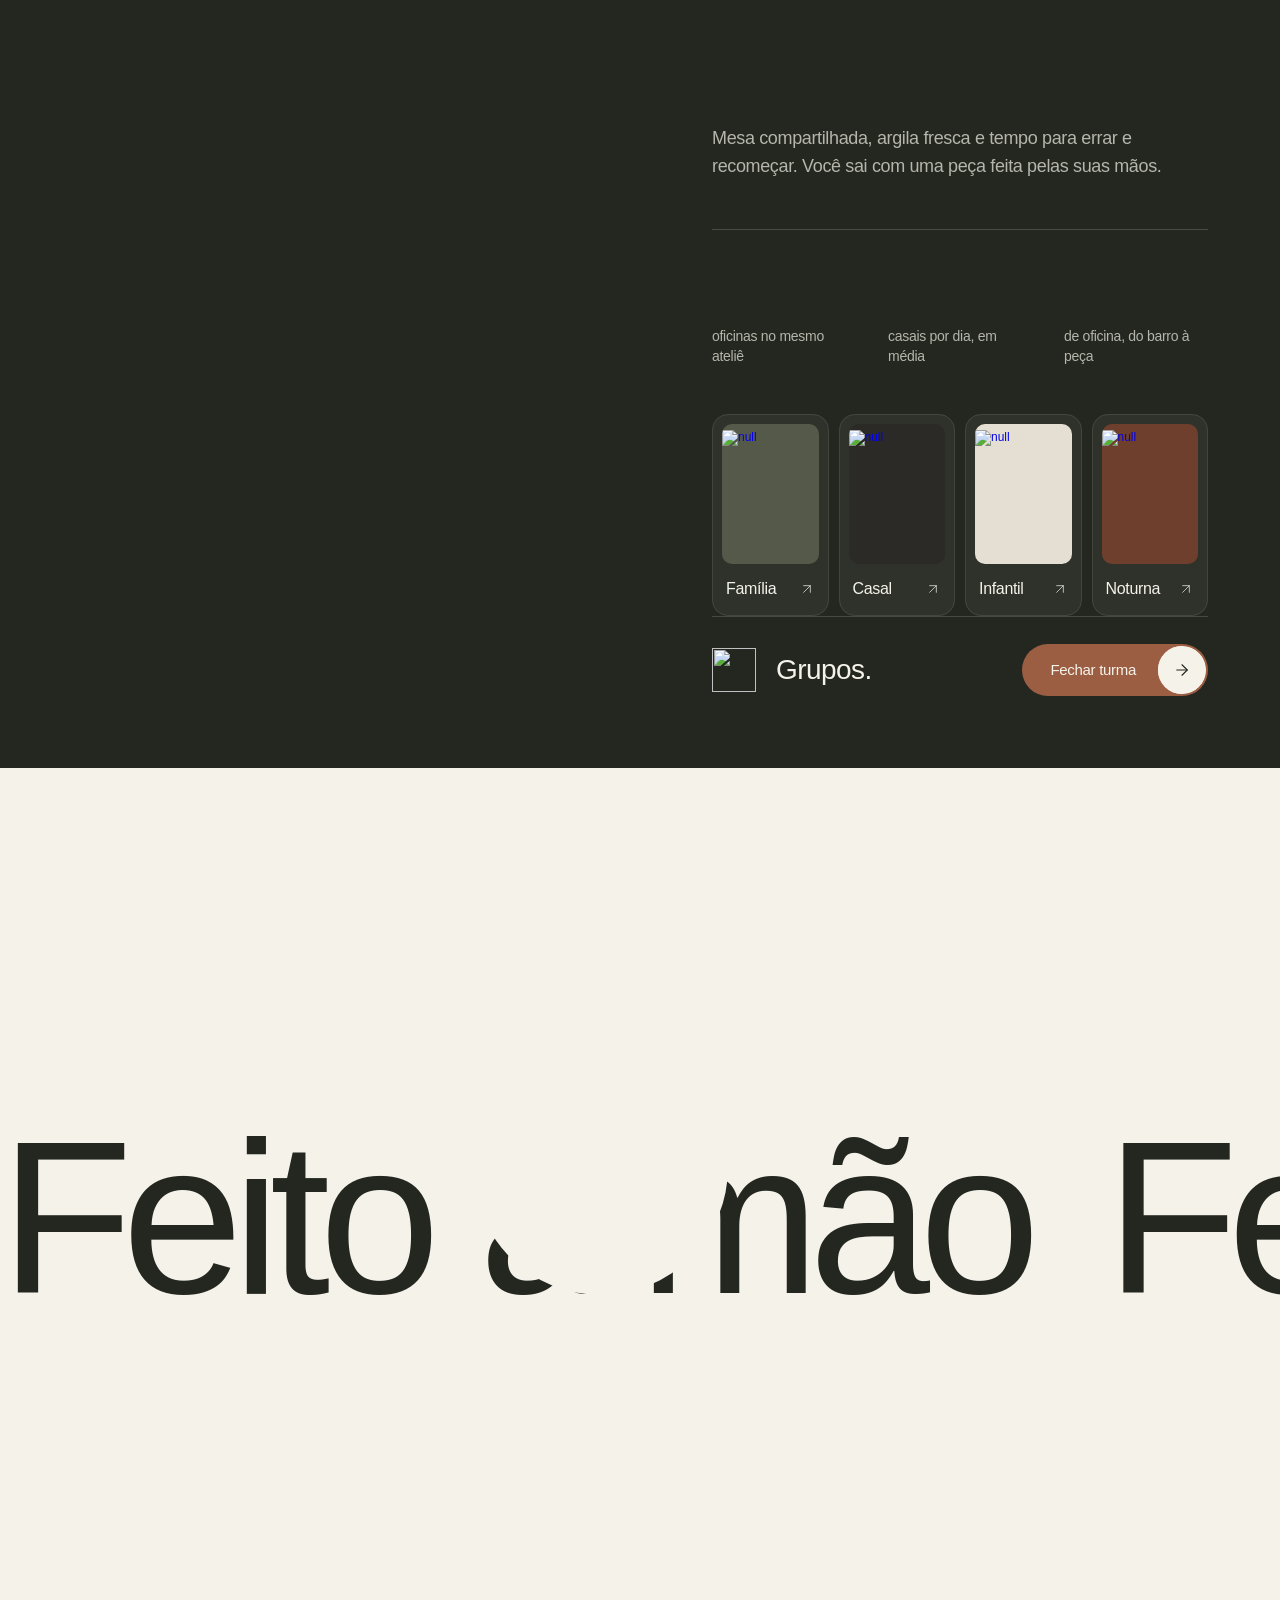
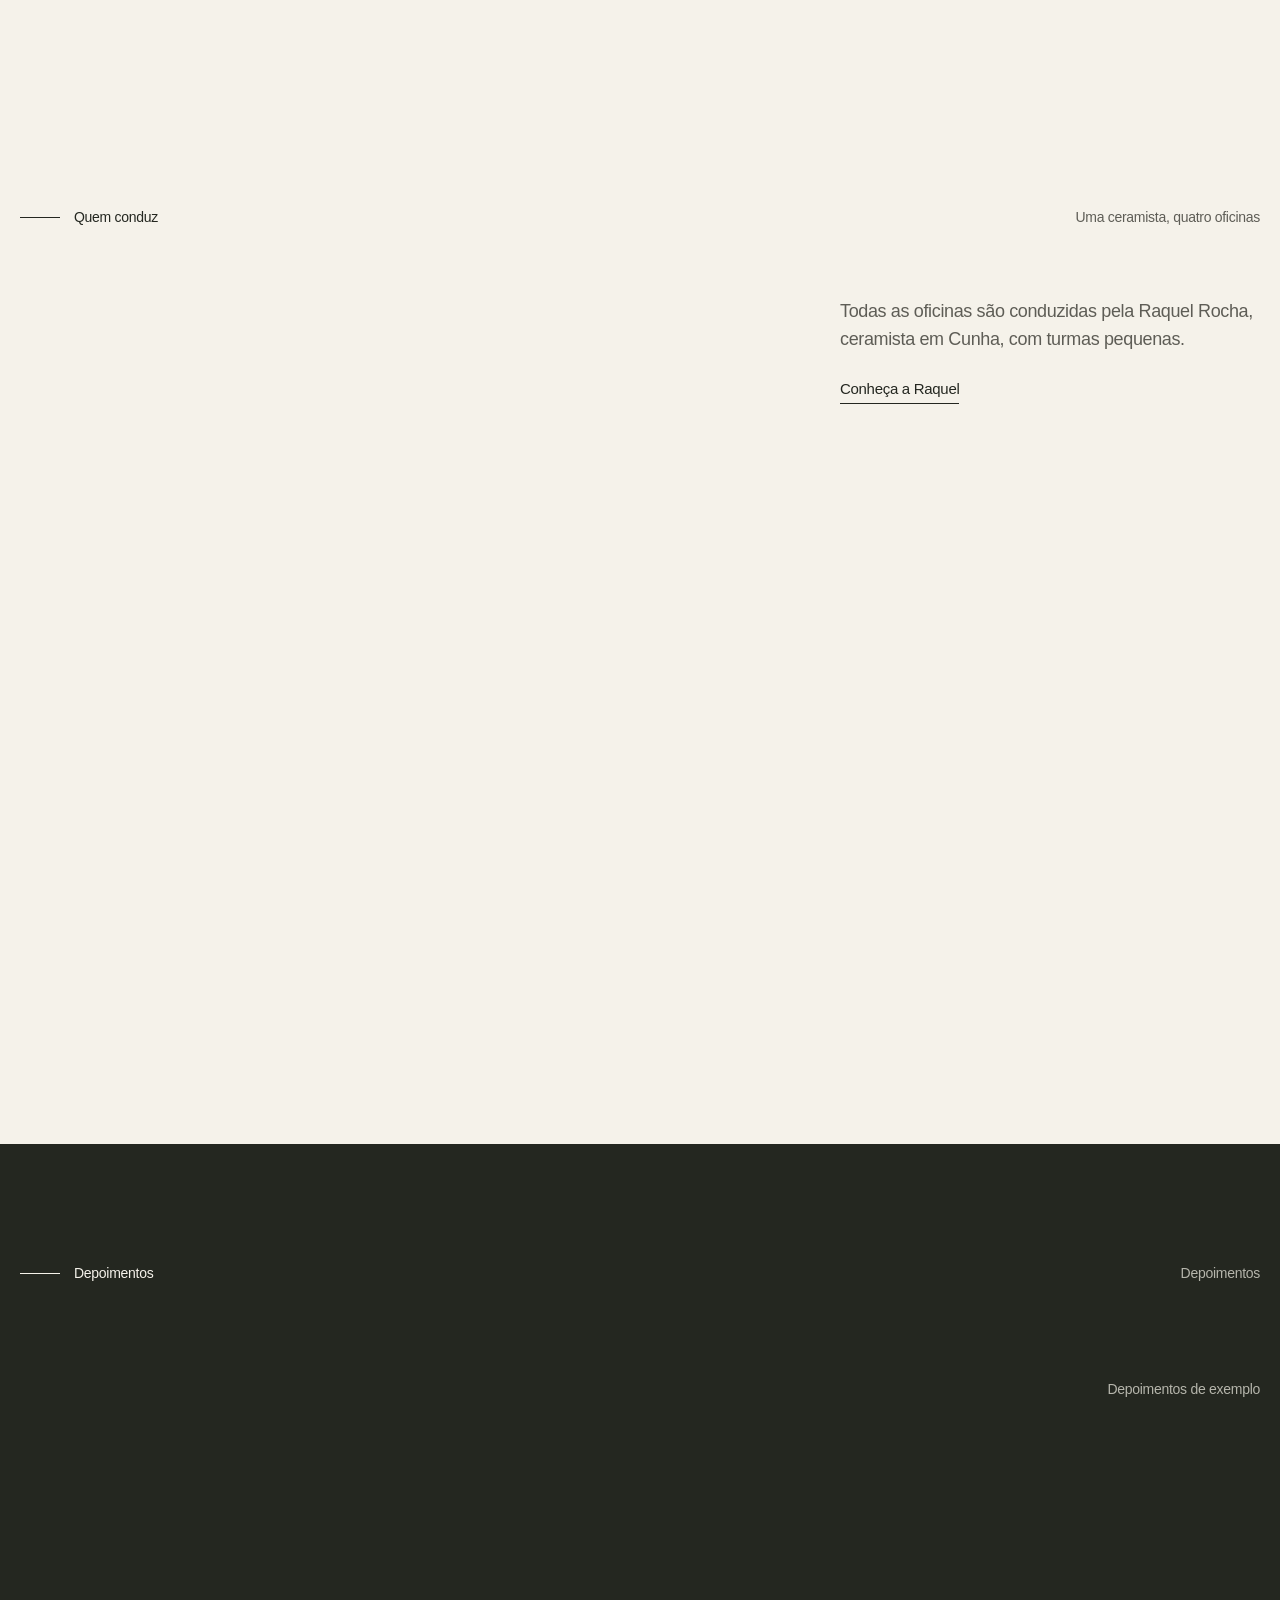
